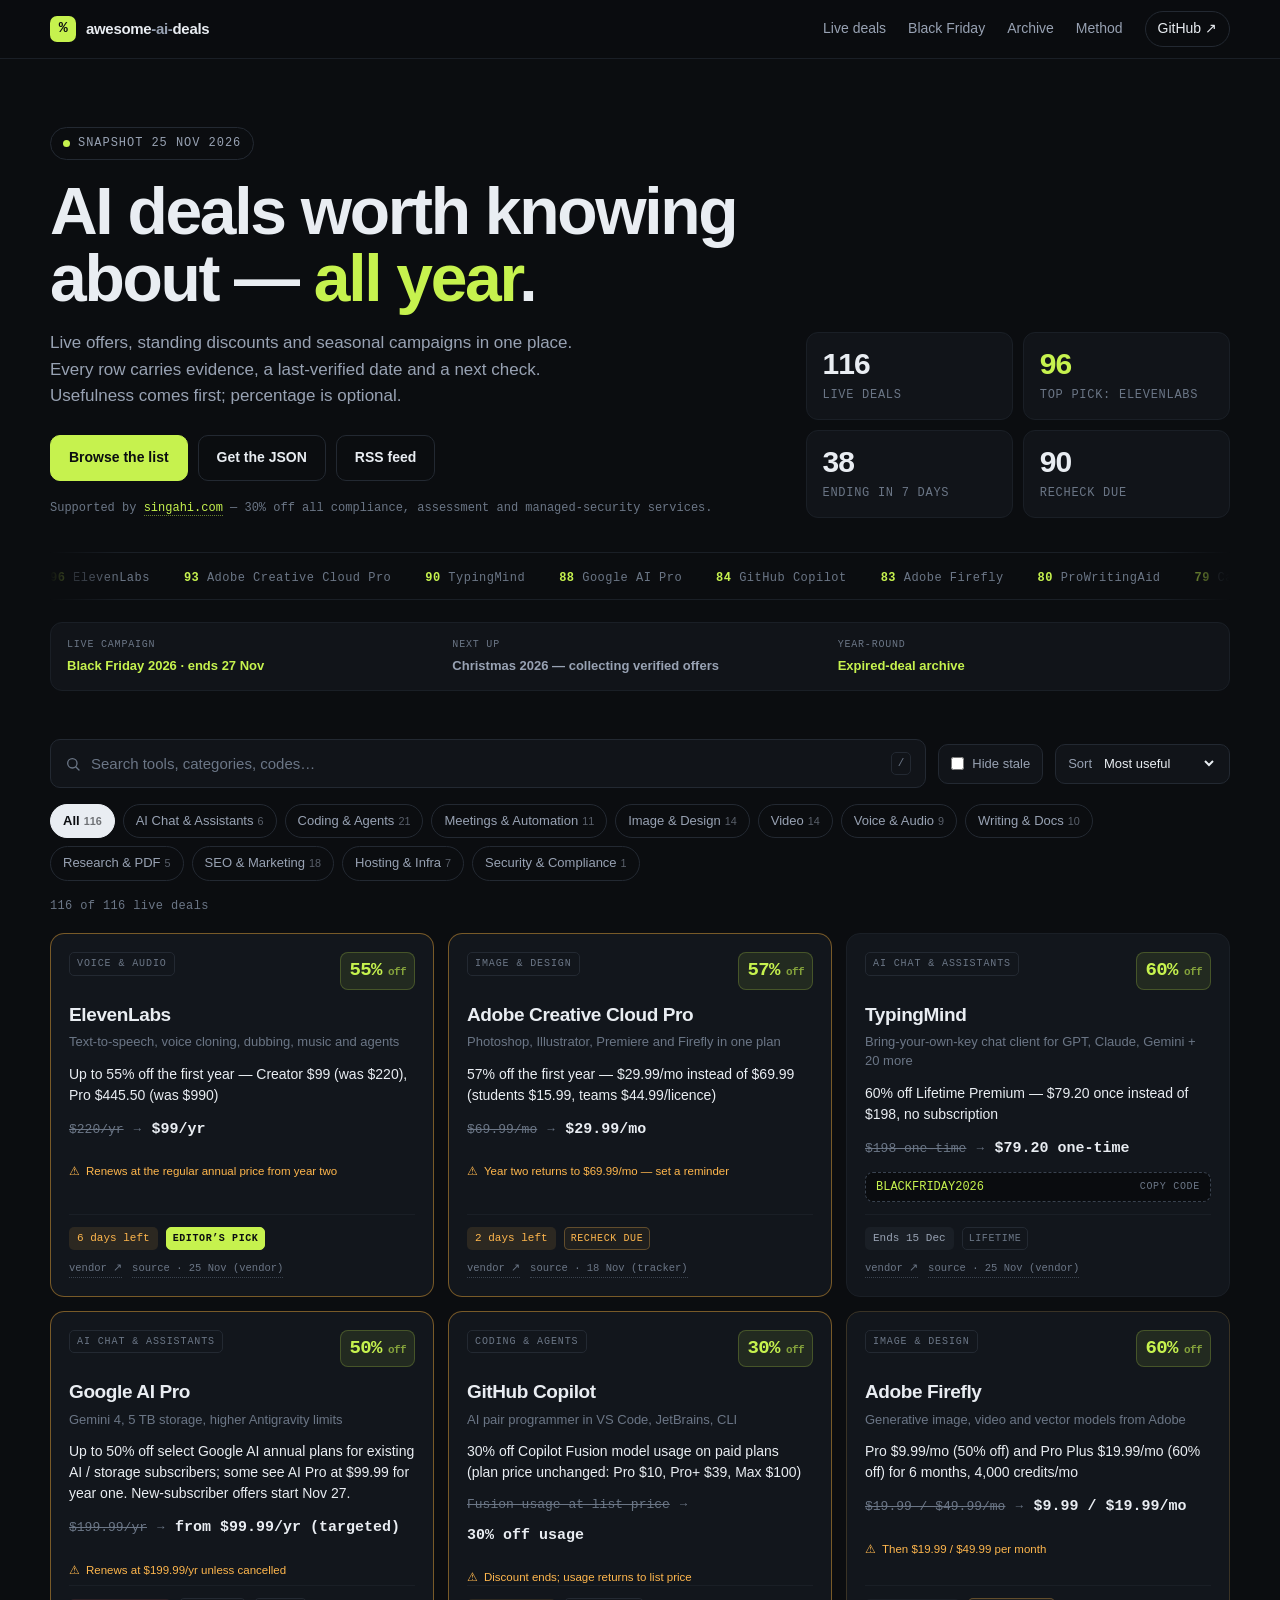
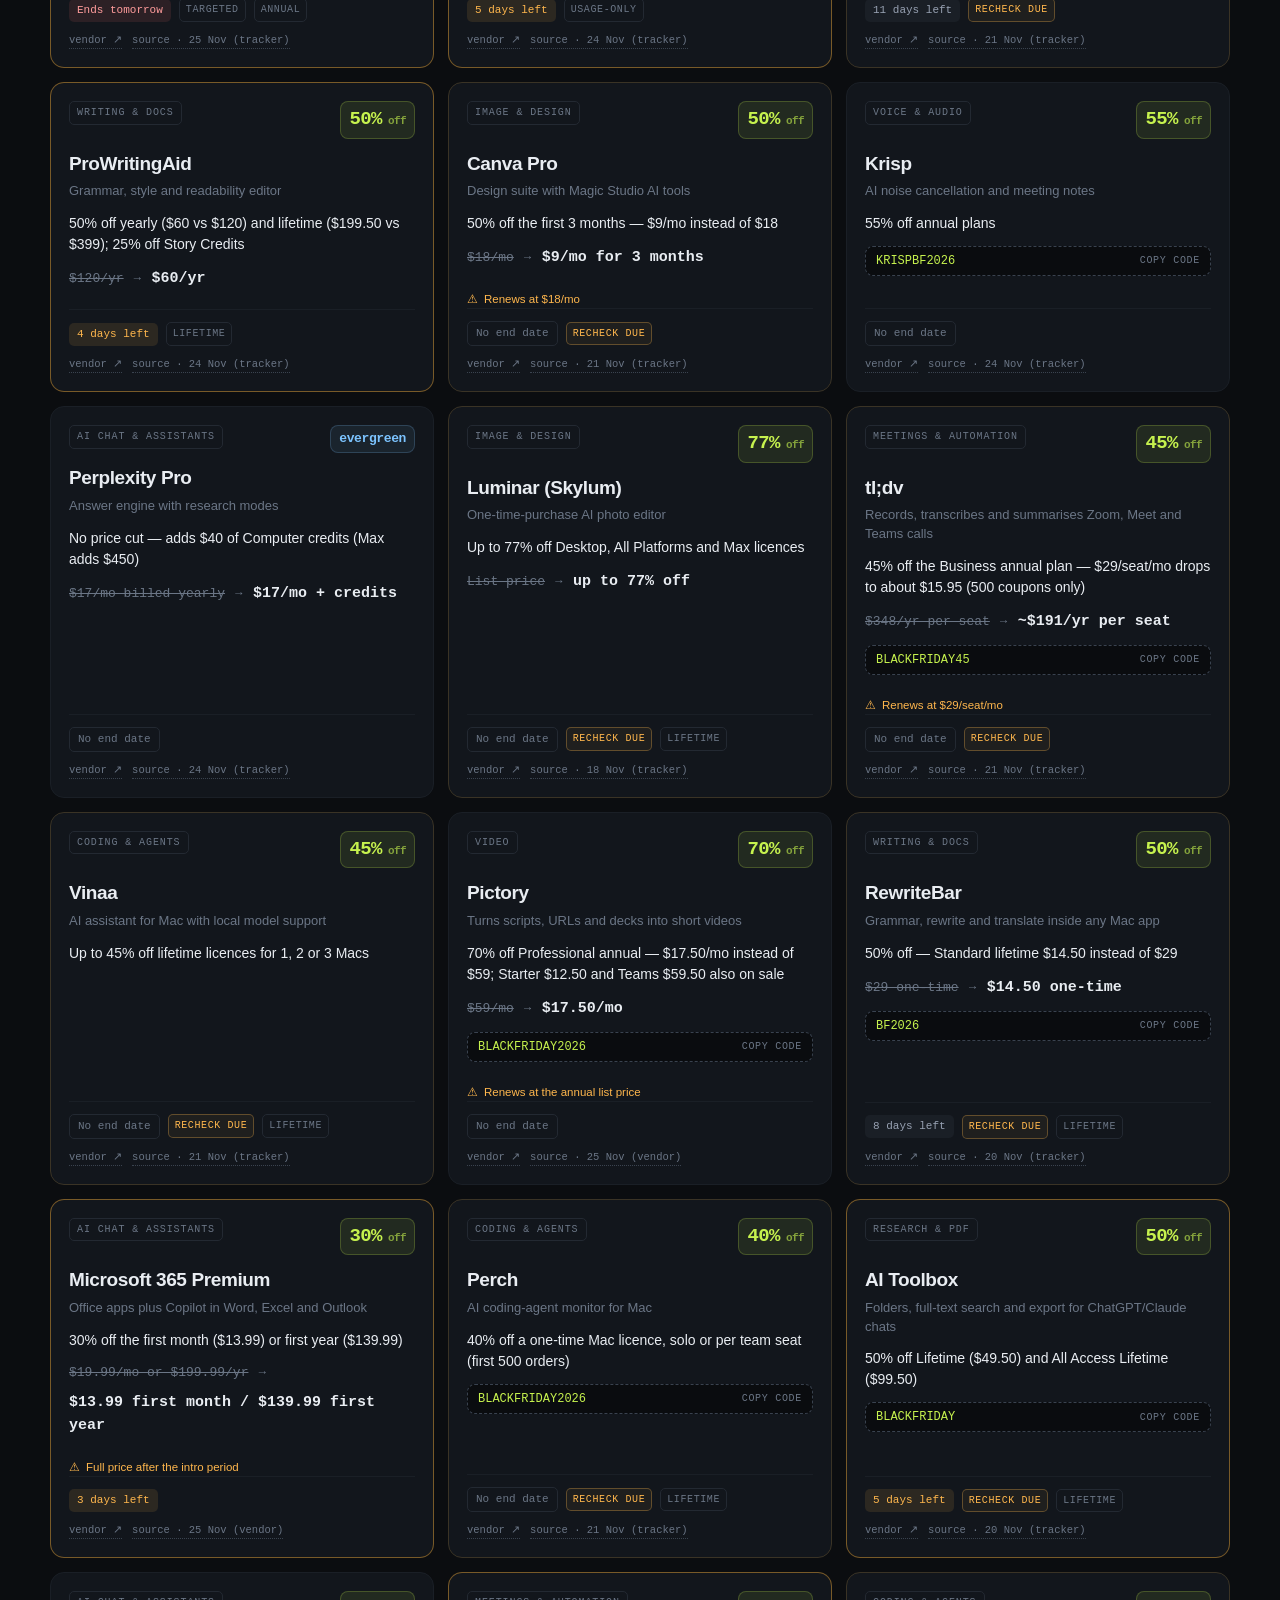
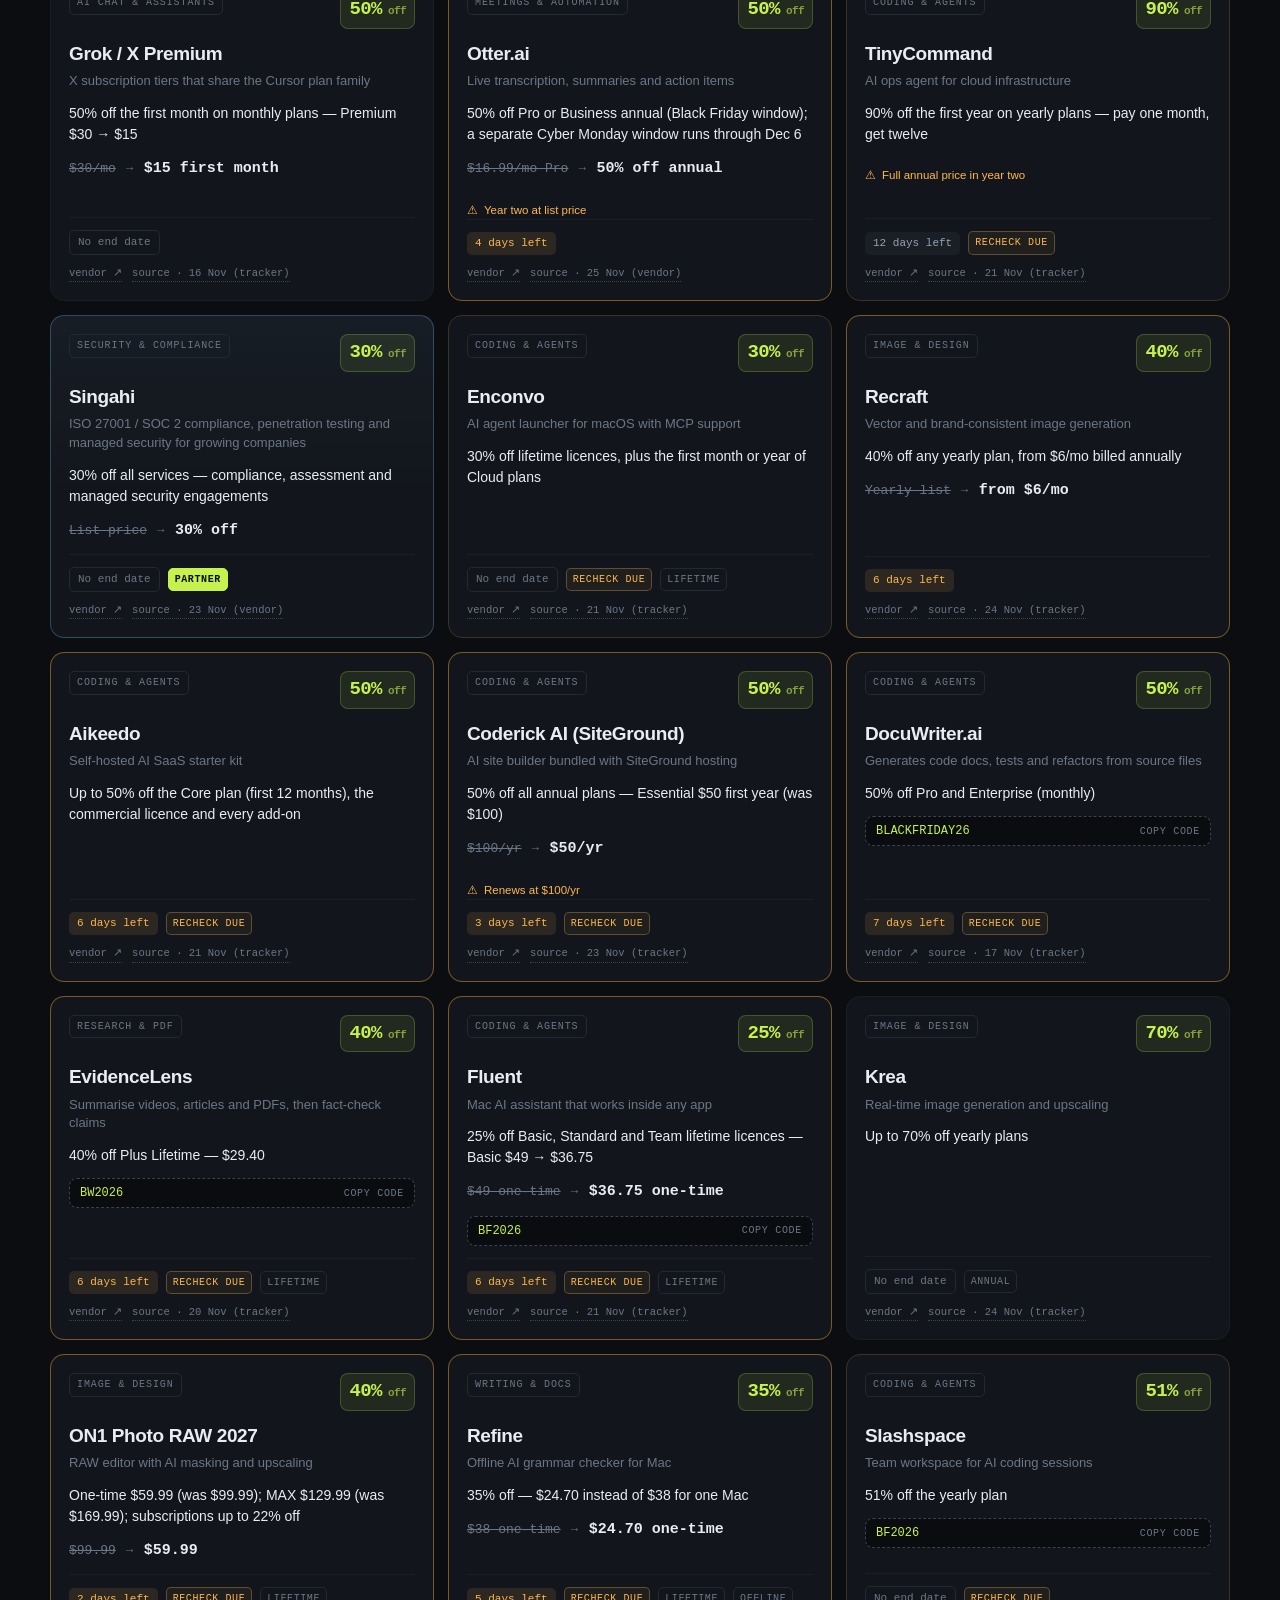
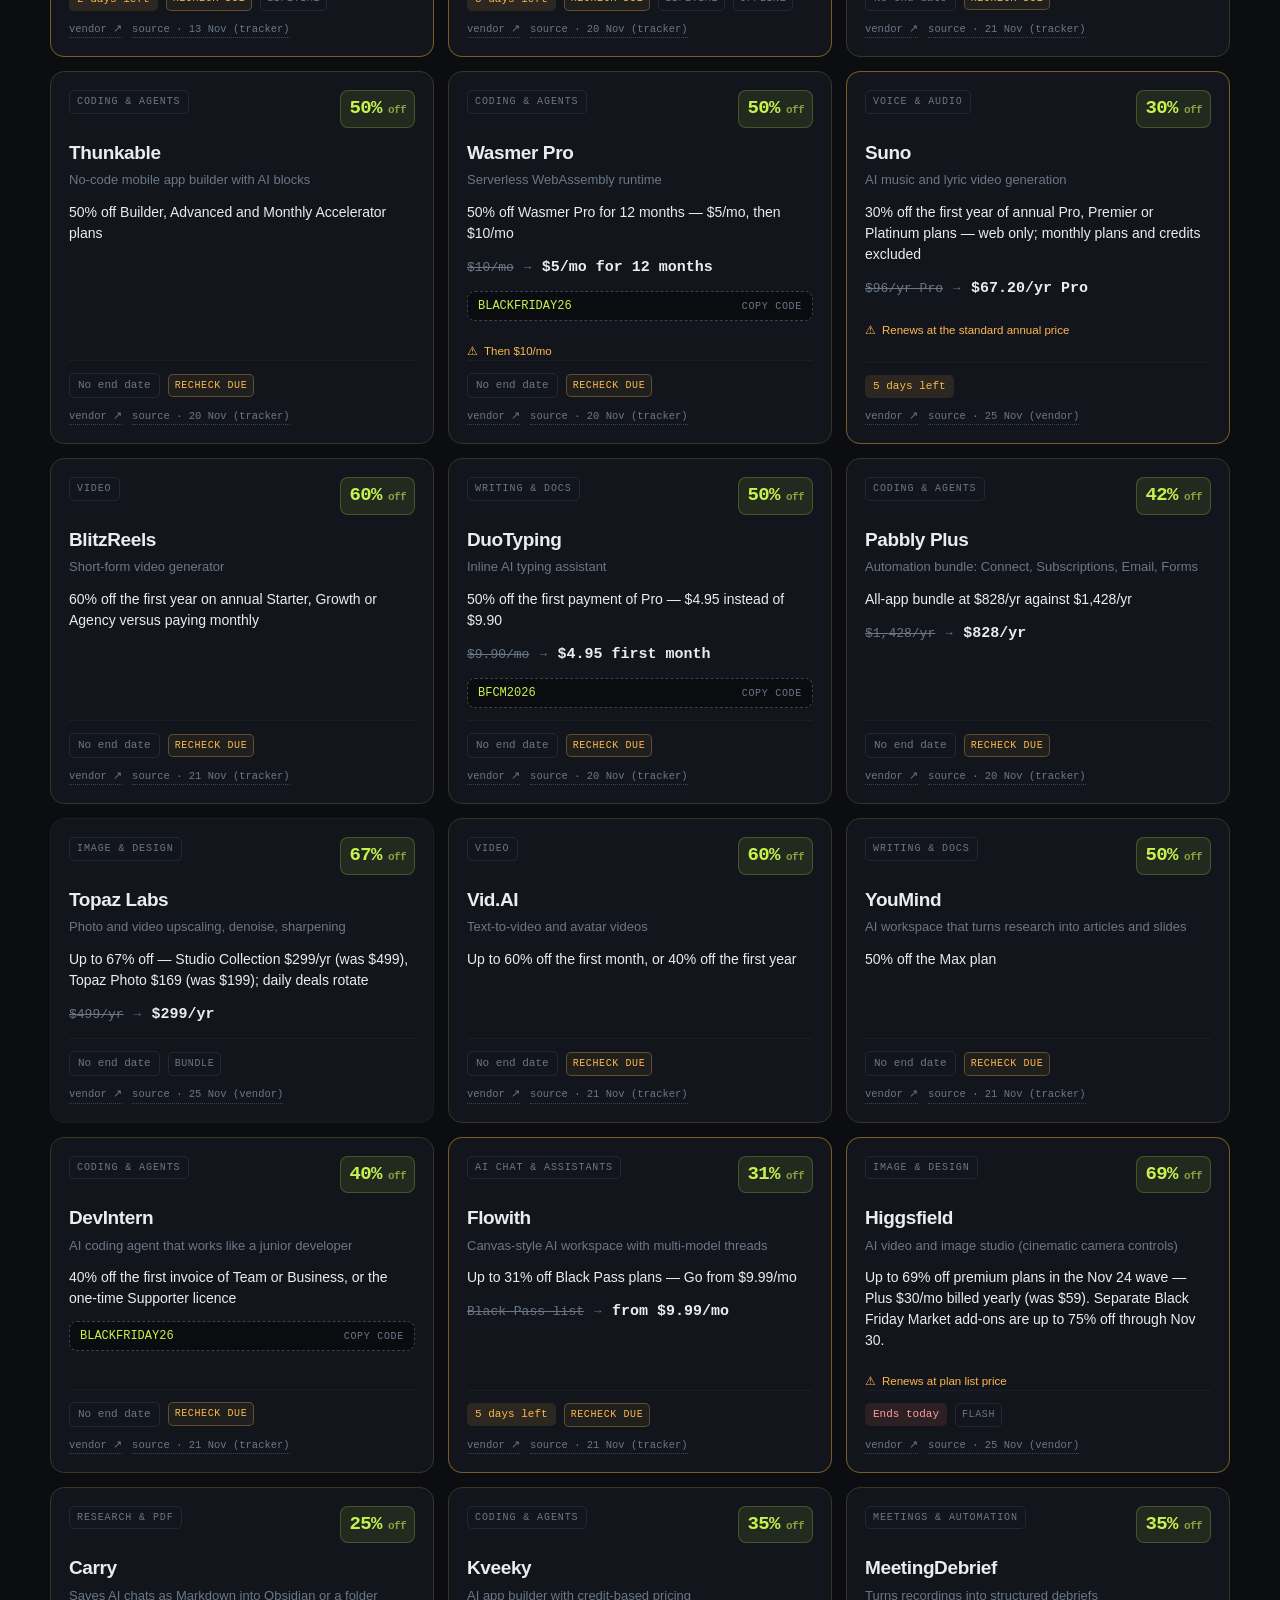
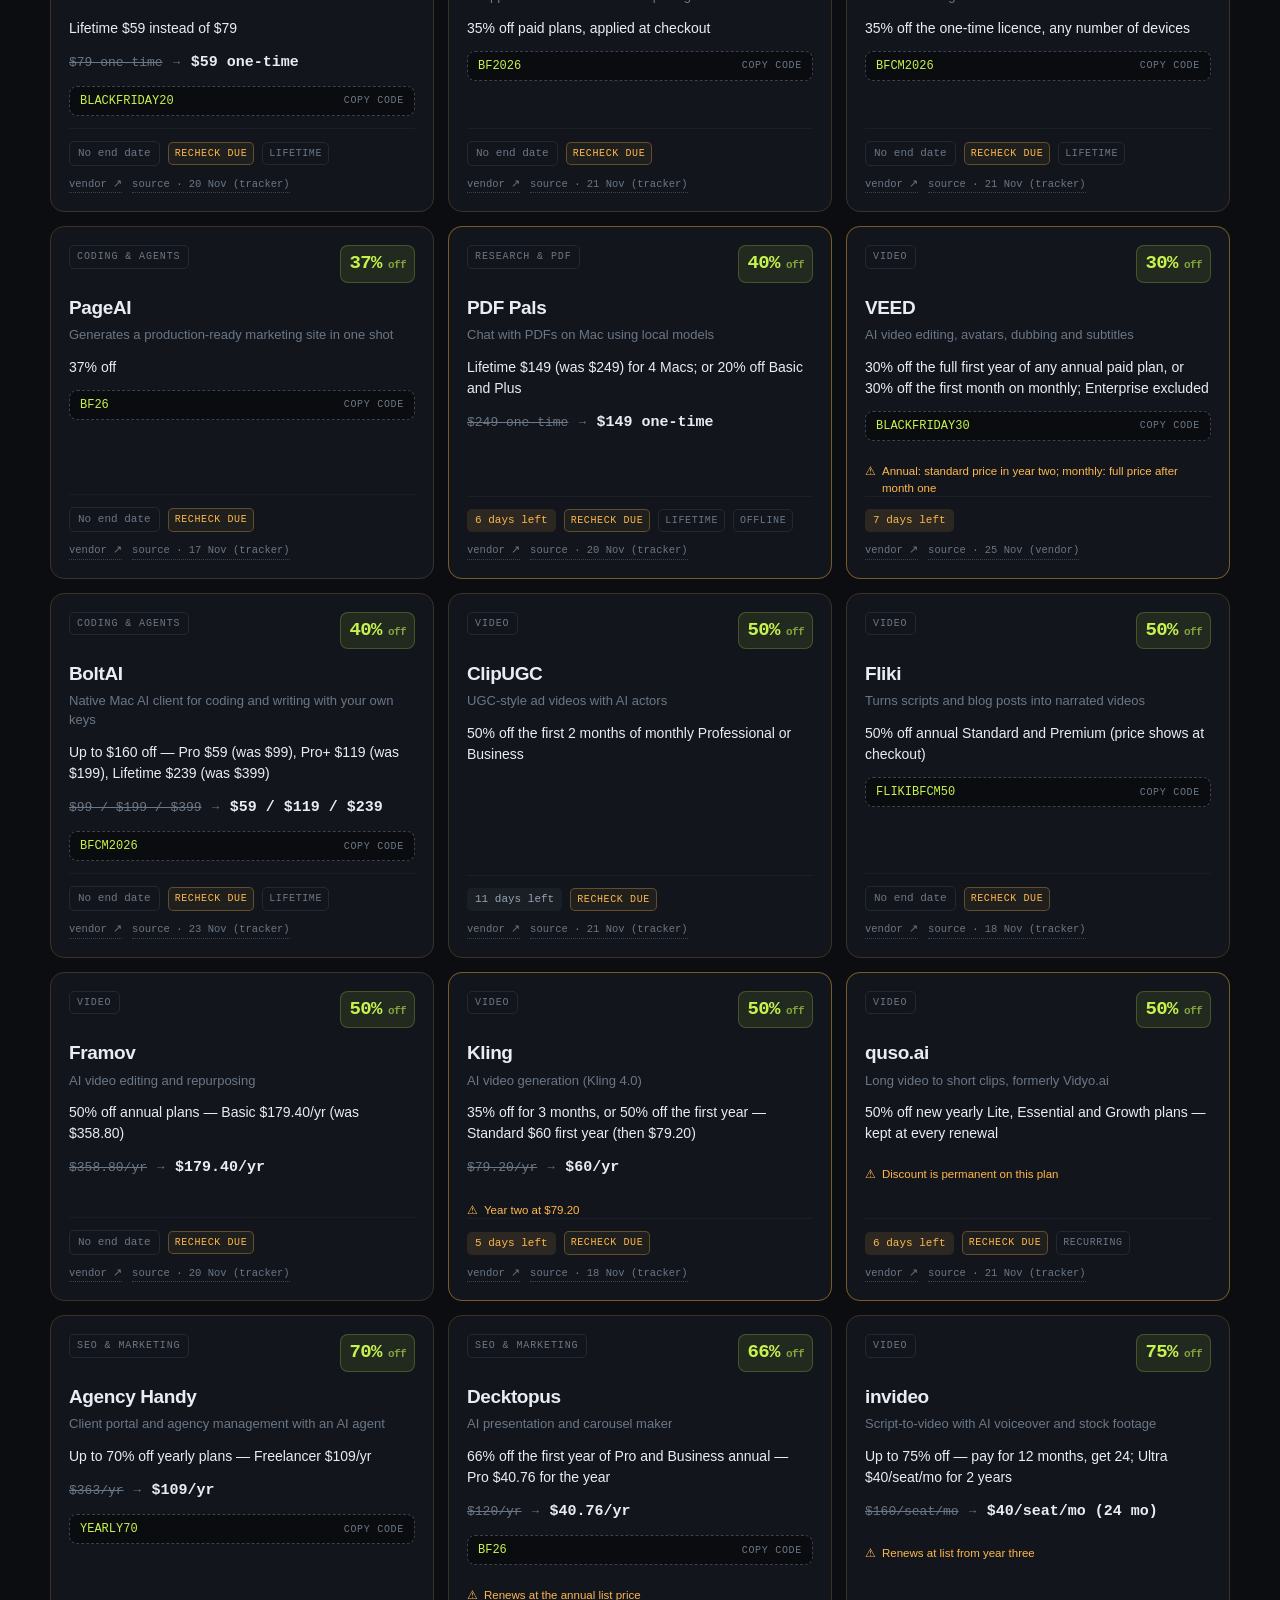
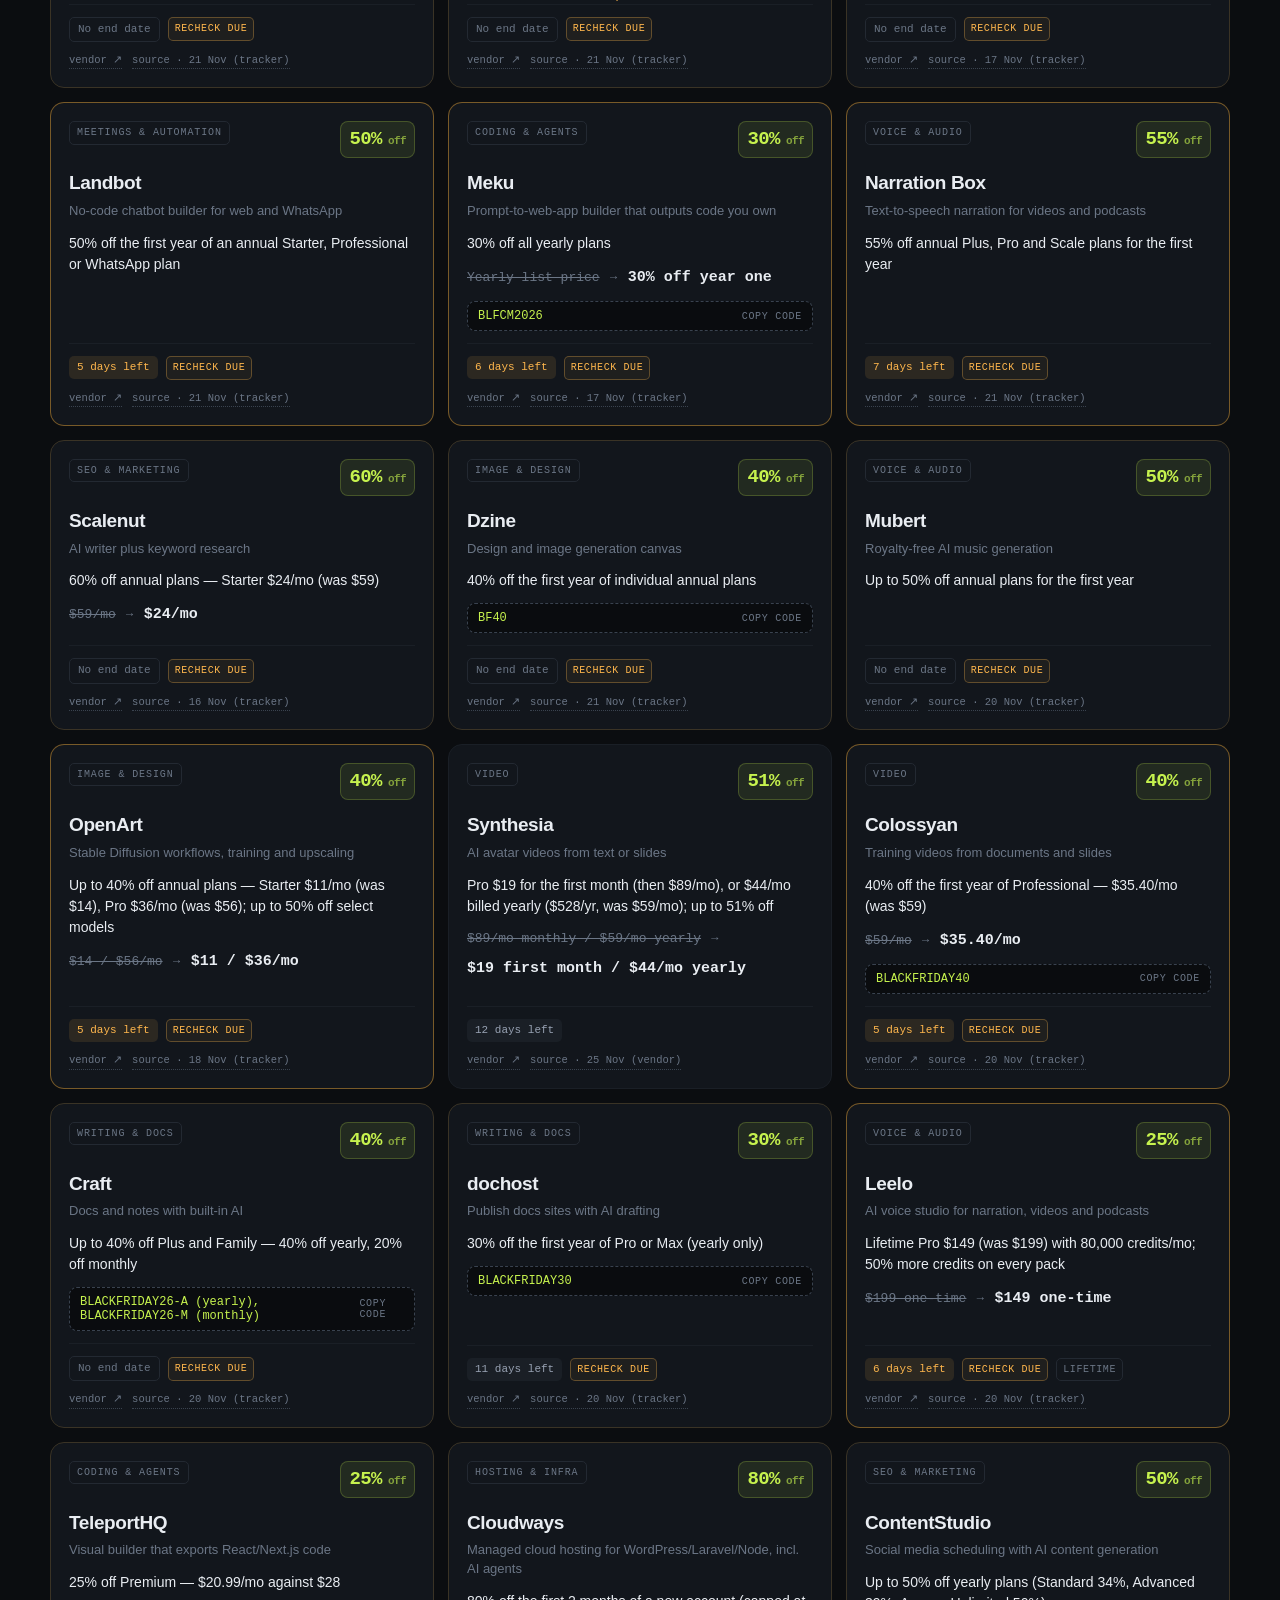
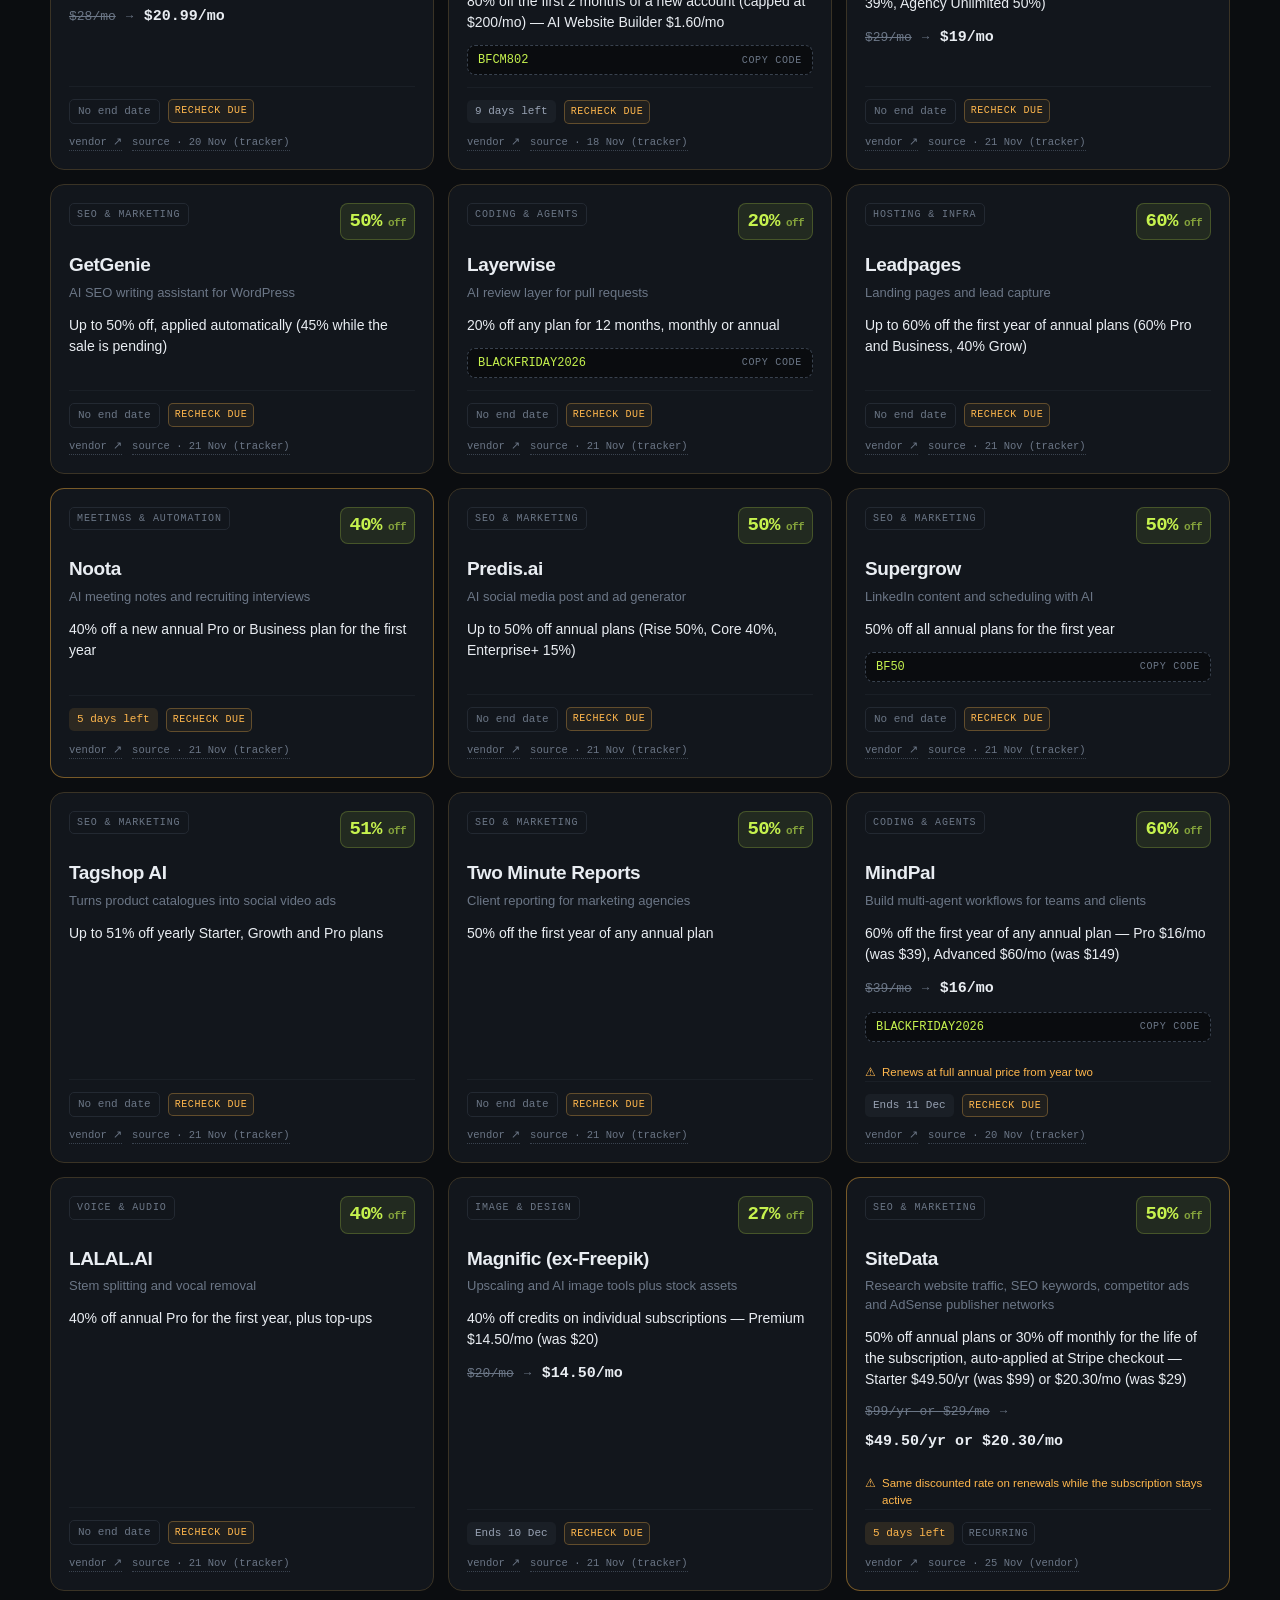
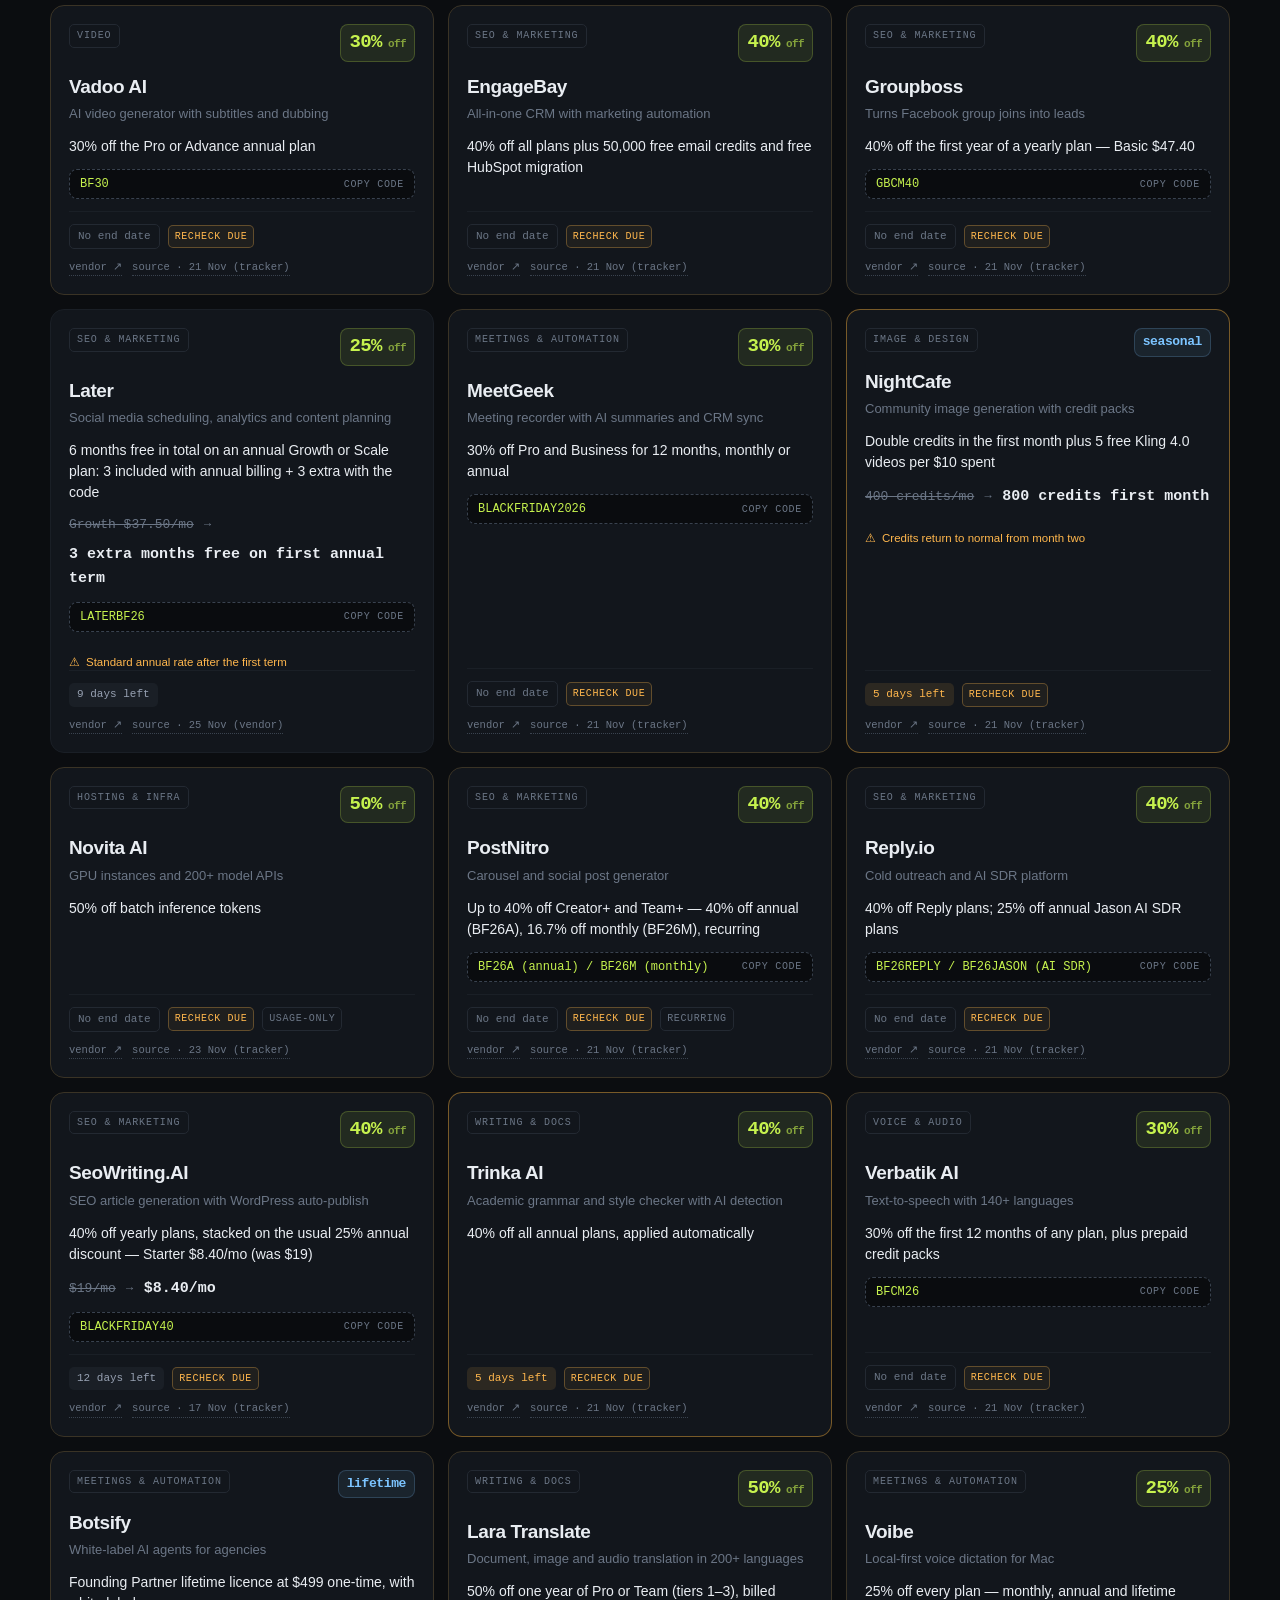
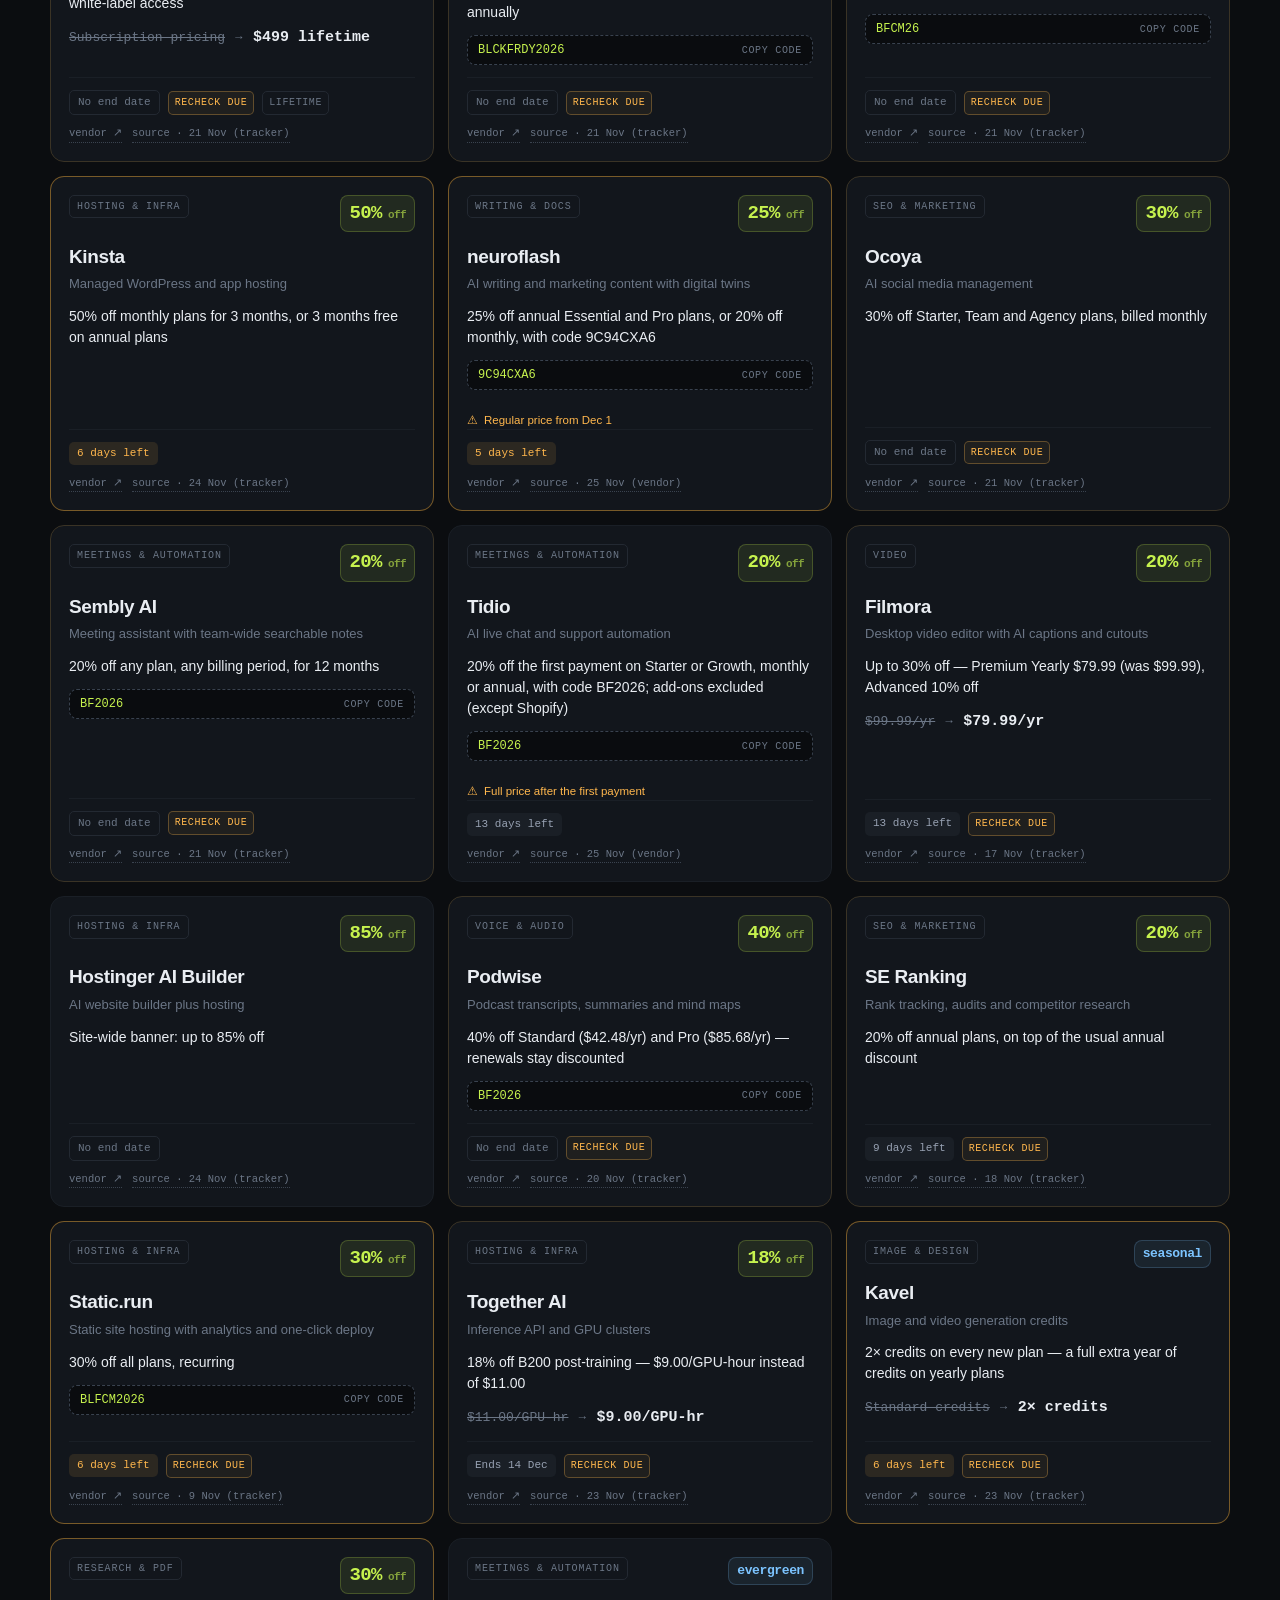
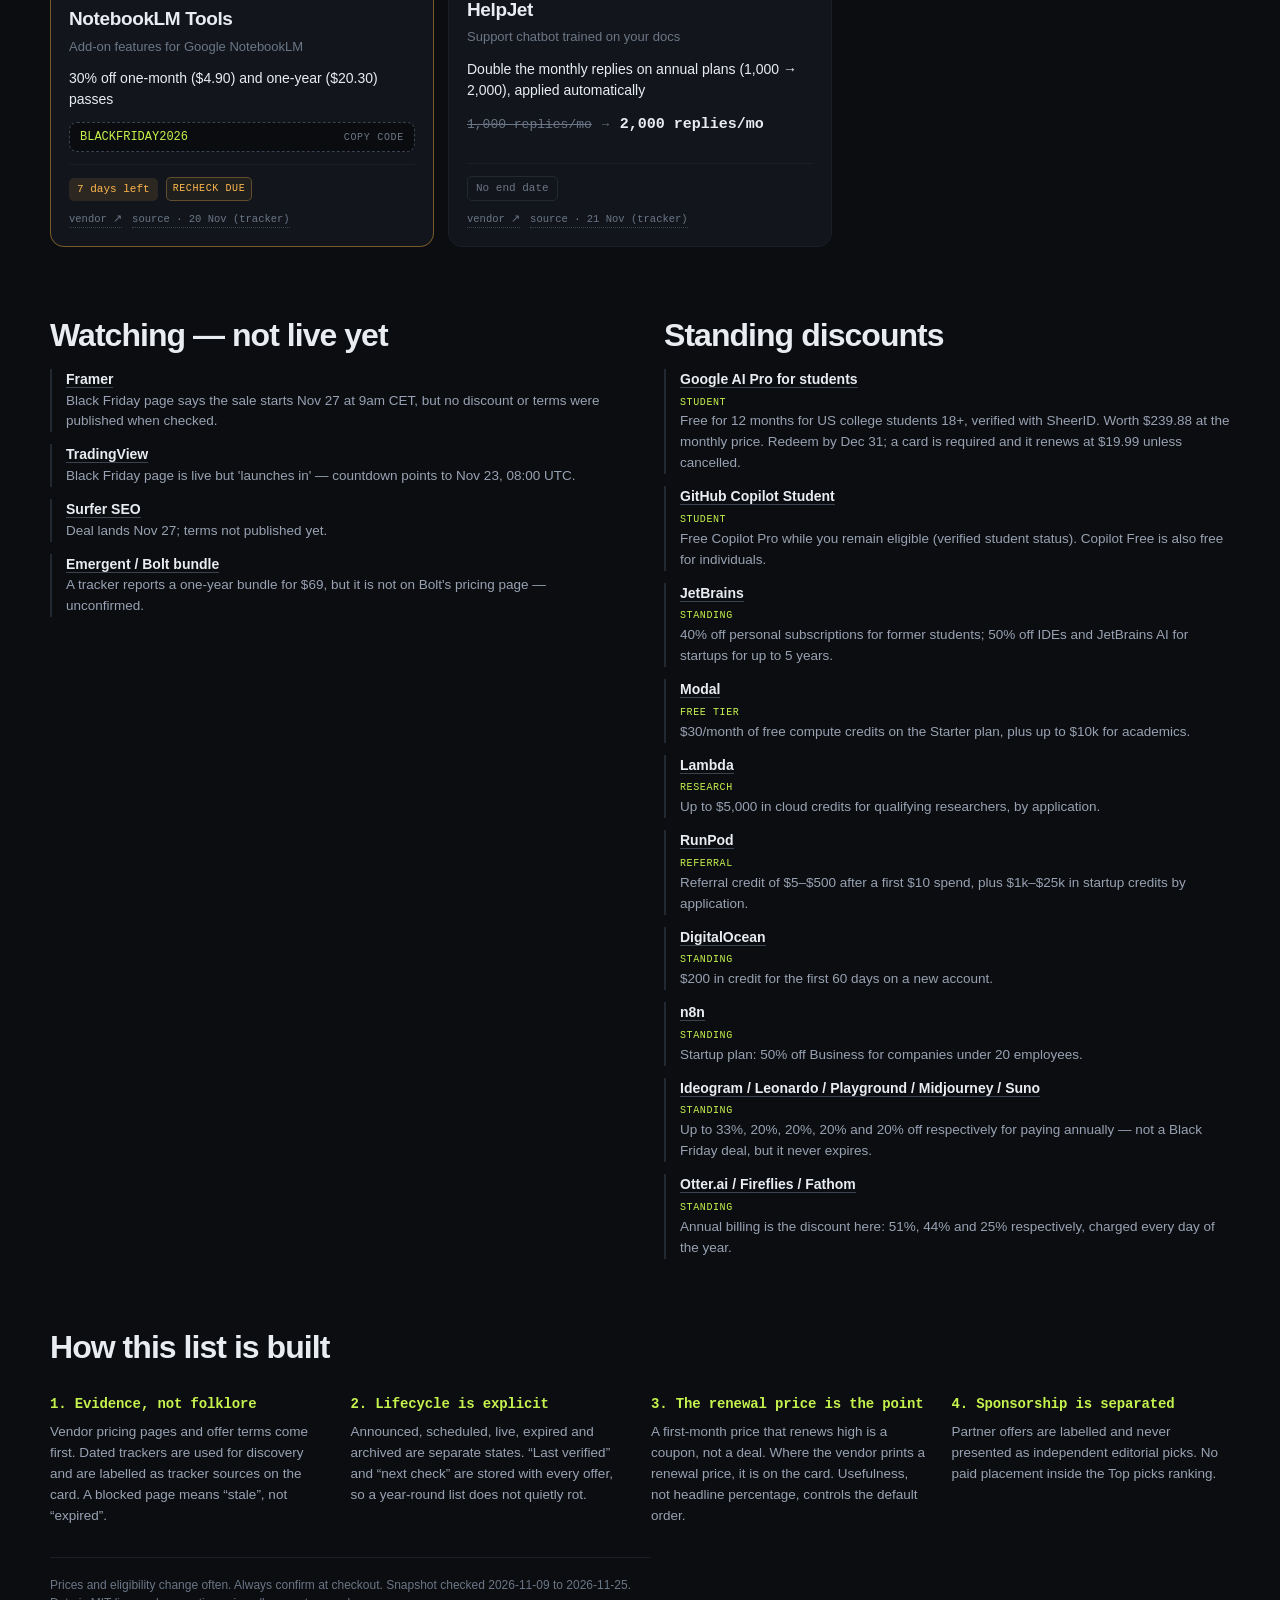
==== index.html @ 4fa630b8 "feat: year-round Awesome AI Deals with canonical source, lifecycle and static campaign pages" ====
<!doctype html>
<html lang="en">
<head>
<meta charset="utf-8">
<meta name="viewport" content="width=device-width, initial-scale=1">
<title>Awesome AI Deals 2026 — Live, Verified Discounts</title>
<meta name="description" content="A year-round list of useful AI and software deals, ranked by usefulness with prices, deadlines, renewal terms and dated evidence.">
<meta name="theme-color" content="#0b0d10">
<meta property="og:title" content="Awesome AI Deals 2026 — Live, Verified Discounts">
<meta property="og:description" content="A year-round list of useful AI and software deals, ranked by usefulness with prices, deadlines, renewal terms and dated evidence.">
<meta property="og:type" content="website">
<meta property="og:url" content="https://singahi1.github.io/awesome-ai-blackfriday/">
<link rel="canonical" href="https://singahi1.github.io/awesome-ai-blackfriday/">
<link rel="alternate" type="application/rss+xml" title="Awesome AI Deals" href="feed.xml">
<link rel="icon" href="data:image/svg+xml,<svg xmlns='http://www.w3.org/2000/svg' viewBox='0 0 100 100'><rect width='100' height='100' rx='22' fill='%230b0d10'/><text y='.9em' x='50%25' text-anchor='middle' font-size='62' fill='%23c6f24e'>%25</text></svg>">
<base href="./">
<link rel="stylesheet" href="style.css">
</head>
<body data-view="home" data-campaign="" data-snapshot="2026-11-25">
<a class="skip" href="#deals">Skip to deals</a>

<header class="topbar">
  <div class="wrap topbar-in">
    <a class="brand" href="">
      <span class="brand-mark">%</span>
      <span class="brand-txt">awesome<span class="dim">-ai-</span>deals</span>
    </a>
    <nav class="topnav">
      <a href="#deals">Live deals</a>
      <a href="black-friday/">Black Friday</a>
      <a href="archive/">Archive</a>
      <a href="#method">Method</a>
      <a class="gh" href="https://github.com/Singahi1/awesome-ai-blackfriday" rel="noopener">GitHub ↗</a>
    </nav>
  </div>
</header>

<main>
  <section class="hero wrap">
    <div class="hero-grid">
      <div>
        <p class="eyebrow"><span class="pulse"></span> <span id="updated">Snapshot 25 Nov 2026</span></p>
        <h1>AI deals worth knowing about — <em>all year</em>.</h1>
        <p class="lede">Live offers, standing discounts and seasonal campaigns in one place. Every row carries evidence, a last-verified date and a next check. Usefulness comes first; percentage is optional.</p>
        <div class="hero-actions">
          <a class="btn primary" href="#deals">Browse the list</a>
          <a class="btn" href="data/deals.json">Get the JSON</a>
          <a class="btn" href="feed.xml">RSS feed</a>
        </div>
        <p class="support">Supported by <a href="https://singahi.com" target="_blank" rel="noopener">singahi.com</a> — 30% off all compliance, assessment and managed-security services.</p>
      </div>
      <div class="stats" id="stats" aria-label="Summary"><div class="stat"><b>116</b><span>live deals</span></div><div class="stat acid"><b>96</b><span>top pick: ElevenLabs</span></div><div class="stat"><b>38</b><span>ending in 7 days</span></div><div class="stat"><b>90</b><span>recheck due</span></div></div>
    </div>
    <div class="ticker" id="ticker" aria-hidden="true"><div class="ticker-track"><span><b>96</b> ElevenLabs</span><span><b>93</b> Adobe Creative Cloud Pro</span><span><b>90</b> TypingMind</span><span><b>88</b> Google AI Pro</span><span><b>84</b> GitHub Copilot</span><span><b>83</b> Adobe Firefly</span><span><b>80</b> ProWritingAid</span><span><b>79</b> Canva Pro</span><span><b>78</b> Krisp</span><span><b>96</b> ElevenLabs</span><span><b>93</b> Adobe Creative Cloud Pro</span><span><b>90</b> TypingMind</span><span><b>88</b> Google AI Pro</span><span><b>84</b> GitHub Copilot</span><span><b>83</b> Adobe Firefly</span><span><b>80</b> ProWritingAid</span><span><b>79</b> Canva Pro</span><span><b>78</b> Krisp</span></div></div>
    <div class="season-strip"><div><span>Live campaign</span><b><a href="black-friday/">Black Friday 2026 · ends 27 Nov</a></b></div><div><span>Next up</span><b>Christmas 2026 — collecting verified offers</b></div><div><span>Year-round</span><b><a href="archive/">Expired-deal archive</a></b></div></div>
  </section>

  <section class="wrap" id="deals">
    <div class="controls">
      <div class="search">
        <svg viewBox="0 0 24 24" width="16" height="16" aria-hidden="true"><circle cx="11" cy="11" r="7" fill="none" stroke="currentColor" stroke-width="2"/><path d="M16.5 16.5 21 21" stroke="currentColor" stroke-width="2" stroke-linecap="round"/></svg>
        <input id="q" type="search" placeholder="Search tools, categories, codes…" autocomplete="off" aria-label="Search deals">
        <kbd>/</kbd>
      </div>
      <label class="switch"><input type="checkbox" id="hide-stale"><span>Hide stale</span></label>
      <label class="select">
        <span>Sort</span>
        <select id="sort">
          <option value="useful">Most useful</option>
          <option value="discount">Biggest discount</option>
          <option value="ending">Ending soonest</option>
          <option value="az">A → Z</option>
          <option value="verified">Recently verified</option>
        </select>
      </label>
    </div>

    <div class="chips" id="cats" role="toolbar" aria-label="Filter by category"><button class="chip" data-cat="All" aria-pressed="true">All<small>116</small></button><button class="chip" data-cat="AI Chat &amp; Assistants" aria-pressed="false">AI Chat &amp; Assistants<small>6</small></button><button class="chip" data-cat="Coding &amp; Agents" aria-pressed="false">Coding &amp; Agents<small>21</small></button><button class="chip" data-cat="Meetings &amp; Automation" aria-pressed="false">Meetings &amp; Automation<small>11</small></button><button class="chip" data-cat="Image &amp; Design" aria-pressed="false">Image &amp; Design<small>14</small></button><button class="chip" data-cat="Video" aria-pressed="false">Video<small>14</small></button><button class="chip" data-cat="Voice &amp; Audio" aria-pressed="false">Voice &amp; Audio<small>9</small></button><button class="chip" data-cat="Writing &amp; Docs" aria-pressed="false">Writing &amp; Docs<small>10</small></button><button class="chip" data-cat="Research &amp; PDF" aria-pressed="false">Research &amp; PDF<small>5</small></button><button class="chip" data-cat="SEO &amp; Marketing" aria-pressed="false">SEO &amp; Marketing<small>18</small></button><button class="chip" data-cat="Hosting &amp; Infra" aria-pressed="false">Hosting &amp; Infra<small>7</small></button><button class="chip" data-cat="Security &amp; Compliance" aria-pressed="false">Security &amp; Compliance<small>1</small></button></div>

    <div class="resultbar">
      <p id="count">116 live offers · 116 total</p>
      <button class="linkish" id="reset" hidden>Clear filters</button>
    </div>

    <div class="grid" id="grid"><article class="card ending"><a class="stretched" href="https://elevenlabs.io/pricing" target="_blank" rel="noopener" aria-label="Open ElevenLabs offer"></a><div class="card-head"><span class="cat">Voice &amp; Audio</span><div class="disc">55%<span style="font-size:11px;opacity:.6"> off</span></div></div><h3>ElevenLabs</h3><p class="what">Text-to-speech, voice cloning, dubbing, music and agents</p><p class="deal">Up to 55% off the first year — Creator $99 (was $220), Pro $445.50 (was $990)</p><div class="price"><span class="before">$220/yr</span><span class="arrow">→</span><span class="after">$99/yr</span></div><p class="renewal">Renews at the regular annual price from year two</p><div class="meta"><span class="ends warm" title="11:59 PM ET; offer ran Nov 16 – Dec 1">6 days left</span><span class="tagpill pick">Editor’s pick</span></div><p class="src"><a href="https://elevenlabs.io/pricing" target="_blank" rel="noopener">vendor ↗</a><a href="https://join.elevenlabs.io/bfcm/terms" target="_blank" rel="noopener">source · 25 Nov (vendor)</a></p></article><article class="card ending stale-card"><a class="stretched" href="https://www.adobe.com/creativecloud/plans.html" target="_blank" rel="noopener" aria-label="Open Adobe Creative Cloud Pro offer"></a><div class="card-head"><span class="cat">Image &amp; Design</span><div class="disc">57%<span style="font-size:11px;opacity:.6"> off</span></div></div><h3>Adobe Creative Cloud Pro</h3><p class="what">Photoshop, Illustrator, Premiere and Firefly in one plan</p><p class="deal">57% off the first year — $29.99/mo instead of $69.99 (students $15.99, teams $44.99/licence)</p><div class="price"><span class="before">$69.99/mo</span><span class="arrow">→</span><span class="after">$29.99/mo</span></div><p class="renewal">Year two returns to $69.99/mo — set a reminder</p><div class="meta"><span class="ends warm" title="Official terms: Nov 13–27, 2026">2 days left</span><span class="tagpill stale">recheck due</span></div><p class="src"><a href="https://www.adobe.com/creativecloud/plans.html" target="_blank" rel="noopener">vendor ↗</a><a href="https://www.prompthackers.co/ai-tools/black-friday-deals" target="_blank" rel="noopener">source · 18 Nov (tracker)</a></p></article><article class="card"><a class="stretched" href="https://www.typingmind.com/buy" target="_blank" rel="noopener" aria-label="Open TypingMind offer"></a><div class="card-head"><span class="cat">AI Chat &amp; Assistants</span><div class="disc">60%<span style="font-size:11px;opacity:.6"> off</span></div></div><h3>TypingMind</h3><p class="what">Bring-your-own-key chat client for GPT, Claude, Gemini + 20 more</p><p class="deal">60% off Lifetime Premium — $79.20 once instead of $198, no subscription</p><div class="price"><span class="before">$198 one-time</span><span class="arrow">→</span><span class="after">$79.20 one-time</span></div><div class="code-row"><button class="code" data-code="BLACKFRIDAY2026" title="Click to copy"><span>BLACKFRIDAY2026</span><span class="hint">copy code</span></button></div><div class="meta"><span class="ends " title="Vendor docs say Dec 15; some trackers report Nov 30 — confirm at checkout">Ends 15 Dec</span><span class="tagpill">lifetime</span></div><p class="src"><a href="https://www.typingmind.com/buy" target="_blank" rel="noopener">vendor ↗</a><a href="https://docs.typingmind.com/resources/ai-black-friday-deals" target="_blank" rel="noopener">source · 25 Nov (vendor)</a></p></article><article class="card ending"><a class="stretched" href="https://one.google.com/about/plans" target="_blank" rel="noopener" aria-label="Open Google AI Pro offer"></a><div class="card-head"><span class="cat">AI Chat &amp; Assistants</span><div class="disc">50%<span style="font-size:11px;opacity:.6"> off</span></div></div><h3>Google AI Pro</h3><p class="what">Gemini 4, 5 TB storage, higher Antigravity limits</p><p class="deal">Up to 50% off select Google AI annual plans for existing AI / storage subscribers; some see AI Pro at $99.99 for year one. New-subscriber offers start Nov 27.</p><div class="price"><span class="before">$199.99/yr</span><span class="arrow">→</span><span class="after">from $99.99/yr (targeted)</span></div><p class="renewal">Renews at $199.99/yr unless cancelled</p><div class="meta"><span class="ends hot" title="Member early access through Nov 26; exact offer depends on current plan">Ends tomorrow</span><span class="tagpill">targeted</span><span class="tagpill">annual</span></div><p class="src"><a href="https://one.google.com/about/plans" target="_blank" rel="noopener">vendor ↗</a><a href="https://whichaicoder.com/ai-coding-black-friday-deals/" target="_blank" rel="noopener">source · 25 Nov (tracker)</a></p></article><article class="card ending"><a class="stretched" href="https://github.com/features/copilot/plans" target="_blank" rel="noopener" aria-label="Open GitHub Copilot offer"></a><div class="card-head"><span class="cat">Coding &amp; Agents</span><div class="disc">30%<span style="font-size:11px;opacity:.6"> off</span></div></div><h3>GitHub Copilot</h3><p class="what">AI pair programmer in VS Code, JetBrains, CLI</p><p class="deal">30% off Copilot Fusion model usage on paid plans (plan price unchanged: Pro $10, Pro+ $39, Max $100)</p><div class="price"><span class="before">Fusion usage at list price</span><span class="arrow">→</span><span class="after">30% off usage</span></div><p class="renewal">Discount ends; usage returns to list price</p><div class="meta"><span class="ends warm" title="">5 days left</span><span class="tagpill">usage-only</span></div><p class="src"><a href="https://github.com/features/copilot/plans" target="_blank" rel="noopener">vendor ↗</a><a href="https://whichaicoder.com/ai-coding-black-friday-deals/" target="_blank" rel="noopener">source · 24 Nov (tracker)</a></p></article><article class="card stale-card"><a class="stretched" href="https://www.adobe.com/products/firefly/plans.html" target="_blank" rel="noopener" aria-label="Open Adobe Firefly offer"></a><div class="card-head"><span class="cat">Image &amp; Design</span><div class="disc">60%<span style="font-size:11px;opacity:.6"> off</span></div></div><h3>Adobe Firefly</h3><p class="what">Generative image, video and vector models from Adobe</p><p class="deal">Pro $9.99/mo (50% off) and Pro Plus $19.99/mo (60% off) for 6 months, 4,000 credits/mo</p><div class="price"><span class="before">$19.99 / $49.99/mo</span><span class="arrow">→</span><span class="after">$9.99 / $19.99/mo</span></div><p class="renewal">Then $19.99 / $49.99 per month</p><div class="meta"><span class="ends " title="">11 days left</span><span class="tagpill stale">recheck due</span></div><p class="src"><a href="https://www.adobe.com/products/firefly/plans.html" target="_blank" rel="noopener">vendor ↗</a><a href="https://howtoai.com/ai-black-friday-deals/" target="_blank" rel="noopener">source · 21 Nov (tracker)</a></p></article><article class="card ending"><a class="stretched" href="https://prowritingaid.com/pricing" target="_blank" rel="noopener" aria-label="Open ProWritingAid offer"></a><div class="card-head"><span class="cat">Writing &amp; Docs</span><div class="disc">50%<span style="font-size:11px;opacity:.6"> off</span></div></div><h3>ProWritingAid</h3><p class="what">Grammar, style and readability editor</p><p class="deal">50% off yearly ($60 vs $120) and lifetime ($199.50 vs $399); 25% off Story Credits</p><div class="price"><span class="before">$120/yr</span><span class="arrow">→</span><span class="after">$60/yr</span></div><div class="meta"><span class="ends warm" title="11:59 PM PT — the vendor blog says Dec 4, go by the pricing page">4 days left</span><span class="tagpill">lifetime</span></div><p class="src"><a href="https://prowritingaid.com/pricing" target="_blank" rel="noopener">vendor ↗</a><a href="https://www.prompthackers.co/ai-tools/black-friday-deals" target="_blank" rel="noopener">source · 24 Nov (tracker)</a></p></article><article class="card stale-card"><a class="stretched" href="https://www.canva.com/pricing/" target="_blank" rel="noopener" aria-label="Open Canva Pro offer"></a><div class="card-head"><span class="cat">Image &amp; Design</span><div class="disc">50%<span style="font-size:11px;opacity:.6"> off</span></div></div><h3>Canva Pro</h3><p class="what">Design suite with Magic Studio AI tools</p><p class="deal">50% off the first 3 months — $9/mo instead of $18</p><div class="price"><span class="before">$18/mo</span><span class="arrow">→</span><span class="after">$9/mo for 3 months</span></div><p class="renewal">Renews at $18/mo</p><div class="meta"><span class="ends open" title="No end date printed">No end date</span><span class="tagpill stale">recheck due</span></div><p class="src"><a href="https://www.canva.com/pricing/" target="_blank" rel="noopener">vendor ↗</a><a href="https://howtoai.com/ai-black-friday-deals/" target="_blank" rel="noopener">source · 21 Nov (tracker)</a></p></article><article class="card"><a class="stretched" href="https://krisp.ai/pricing/" target="_blank" rel="noopener" aria-label="Open Krisp offer"></a><div class="card-head"><span class="cat">Voice &amp; Audio</span><div class="disc">55%<span style="font-size:11px;opacity:.6"> off</span></div></div><h3>Krisp</h3><p class="what">AI noise cancellation and meeting notes</p><p class="deal">55% off annual plans</p><div class="code-row"><button class="code" data-code="KRISPBF2026" title="Click to copy"><span>KRISPBF2026</span><span class="hint">copy code</span></button></div><div class="meta"><span class="ends open" title="No end date printed">No end date</span></div><p class="src"><a href="https://krisp.ai/pricing/" target="_blank" rel="noopener">vendor ↗</a><a href="https://buildstacktools.com/guides/black-friday-ai-dev-tool-deals-2026.html" target="_blank" rel="noopener">source · 24 Nov (tracker)</a></p></article><article class="card"><a class="stretched" href="https://www.perplexity.ai/pro" target="_blank" rel="noopener" aria-label="Open Perplexity Pro offer"></a><div class="card-head"><span class="cat">AI Chat &amp; Assistants</span><div class="disc na">evergreen</div></div><h3>Perplexity Pro</h3><p class="what">Answer engine with research modes</p><p class="deal">No price cut — adds $40 of Computer credits (Max adds $450)</p><div class="price"><span class="before">$17/mo billed yearly</span><span class="arrow">→</span><span class="after">$17/mo + credits</span></div><div class="meta"><span class="ends open" title="&#x27;Limited time&#x27;, undated">No end date</span></div><p class="src"><a href="https://www.perplexity.ai/pro" target="_blank" rel="noopener">vendor ↗</a><a href="https://www.zemith.com/en/contents/ai-black-friday-deals" target="_blank" rel="noopener">source · 24 Nov (tracker)</a></p></article><article class="card stale-card"><a class="stretched" href="https://skylum.com/luminar" target="_blank" rel="noopener" aria-label="Open Luminar (Skylum) offer"></a><div class="card-head"><span class="cat">Image &amp; Design</span><div class="disc">77%<span style="font-size:11px;opacity:.6"> off</span></div></div><h3>Luminar (Skylum)</h3><p class="what">One-time-purchase AI photo editor</p><p class="deal">Up to 77% off Desktop, All Platforms and Max licences</p><div class="price"><span class="before">List price</span><span class="arrow">→</span><span class="after">up to 77% off</span></div><div class="meta"><span class="ends open" title="No end date printed">No end date</span><span class="tagpill stale">recheck due</span><span class="tagpill">lifetime</span></div><p class="src"><a href="https://skylum.com/luminar" target="_blank" rel="noopener">vendor ↗</a><a href="https://www.prompthackers.co/ai-tools/black-friday-deals" target="_blank" rel="noopener">source · 18 Nov (tracker)</a></p></article><article class="card stale-card"><a class="stretched" href="https://vinaa.app/pricing" target="_blank" rel="noopener" aria-label="Open Vinaa offer"></a><div class="card-head"><span class="cat">Coding &amp; Agents</span><div class="disc">45%<span style="font-size:11px;opacity:.6"> off</span></div></div><h3>Vinaa</h3><p class="what">AI assistant for Mac with local model support</p><p class="deal">Up to 45% off lifetime licences for 1, 2 or 3 Macs</p><div class="meta"><span class="ends open" title="No end date printed">No end date</span><span class="tagpill stale">recheck due</span><span class="tagpill">lifetime</span></div><p class="src"><a href="https://vinaa.app/pricing" target="_blank" rel="noopener">vendor ↗</a><a href="https://aideals.app/deals/black-friday" target="_blank" rel="noopener">source · 21 Nov (tracker)</a></p></article><article class="card stale-card"><a class="stretched" href="https://tldv.io/pricing/" target="_blank" rel="noopener" aria-label="Open tl;dv offer"></a><div class="card-head"><span class="cat">Meetings &amp; Automation</span><div class="disc">45%<span style="font-size:11px;opacity:.6"> off</span></div></div><h3>tl;dv</h3><p class="what">Records, transcribes and summarises Zoom, Meet and Teams calls</p><p class="deal">45% off the Business annual plan — $29/seat/mo drops to about $15.95 (500 coupons only)</p><div class="price"><span class="before">$348/yr per seat</span><span class="arrow">→</span><span class="after">~$191/yr per seat</span></div><div class="code-row"><button class="code" data-code="BLACKFRIDAY45" title="Click to copy"><span>BLACKFRIDAY45</span><span class="hint">copy code</span></button></div><p class="renewal">Renews at $29/seat/mo</p><div class="meta"><span class="ends open" title="No end date; capped at 500 coupons">No end date</span><span class="tagpill stale">recheck due</span></div><p class="src"><a href="https://tldv.io/pricing/" target="_blank" rel="noopener">vendor ↗</a><a href="https://aiincontext.com/articles/bf2026-ai-meeting-notes-tools" target="_blank" rel="noopener">source · 21 Nov (tracker)</a></p></article><article class="card"><a class="stretched" href="https://pictory.ai/pricing/" target="_blank" rel="noopener" aria-label="Open Pictory offer"></a><div class="card-head"><span class="cat">Video</span><div class="disc">70%<span style="font-size:11px;opacity:.6"> off</span></div></div><h3>Pictory</h3><p class="what">Turns scripts, URLs and decks into short videos</p><p class="deal">70% off Professional annual — $17.50/mo instead of $59; Starter $12.50 and Teams $59.50 also on sale</p><div class="price"><span class="before">$59/mo</span><span class="arrow">→</span><span class="after">$17.50/mo</span></div><div class="code-row"><button class="code" data-code="BLACKFRIDAY2026" title="Click to copy"><span>BLACKFRIDAY2026</span><span class="hint">copy code</span></button></div><p class="renewal">Renews at the annual list price</p><div class="meta"><span class="ends open" title="Labelled &#x27;Black Friday Offer&#x27;, no written end date">No end date</span></div><p class="src"><a href="https://pictory.ai/pricing/" target="_blank" rel="noopener">vendor ↗</a><a href="https://pictory.ai/pricing/" target="_blank" rel="noopener">source · 25 Nov (vendor)</a></p></article><article class="card stale-card"><a class="stretched" href="https://rewritebar.com/" target="_blank" rel="noopener" aria-label="Open RewriteBar offer"></a><div class="card-head"><span class="cat">Writing &amp; Docs</span><div class="disc">50%<span style="font-size:11px;opacity:.6"> off</span></div></div><h3>RewriteBar</h3><p class="what">Grammar, rewrite and translate inside any Mac app</p><p class="deal">50% off — Standard lifetime $14.50 instead of $29</p><div class="price"><span class="before">$29 one-time</span><span class="arrow">→</span><span class="after">$14.50 one-time</span></div><div class="code-row"><button class="code" data-code="BF2026" title="Click to copy"><span>BF2026</span><span class="hint">copy code</span></button></div><div class="meta"><span class="ends " title="">8 days left</span><span class="tagpill stale">recheck due</span><span class="tagpill">lifetime</span></div><p class="src"><a href="https://rewritebar.com/" target="_blank" rel="noopener">vendor ↗</a><a href="https://docs.typingmind.com/resources/ai-black-friday-deals" target="_blank" rel="noopener">source · 20 Nov (tracker)</a></p></article><article class="card ending"><a class="stretched" href="https://www.microsoft.com/en-us/microsoft-365/buy/compare-all-microsoft-365-products" target="_blank" rel="noopener" aria-label="Open Microsoft 365 Premium offer"></a><div class="card-head"><span class="cat">AI Chat &amp; Assistants</span><div class="disc">30%<span style="font-size:11px;opacity:.6"> off</span></div></div><h3>Microsoft 365 Premium</h3><p class="what">Office apps plus Copilot in Word, Excel and Outlook</p><p class="deal">30% off the first month ($13.99) or first year ($139.99)</p><div class="price"><span class="before">$19.99/mo or $199.99/yr</span><span class="arrow">→</span><span class="after">$13.99 first month / $139.99 first year</span></div><p class="renewal">Full price after the intro period</p><div class="meta"><span class="ends warm" title="Microsoft Store Black Friday window Nov 19–28; offer while advertised">3 days left</span></div><p class="src"><a href="https://www.microsoft.com/en-us/microsoft-365/buy/compare-all-microsoft-365-products" target="_blank" rel="noopener">vendor ↗</a><a href="https://www.microsoft.com/en-us/store/b/black-friday" target="_blank" rel="noopener">source · 25 Nov (vendor)</a></p></article><article class="card stale-card"><a class="stretched" href="https://perch.dev/" target="_blank" rel="noopener" aria-label="Open Perch offer"></a><div class="card-head"><span class="cat">Coding &amp; Agents</span><div class="disc">40%<span style="font-size:11px;opacity:.6"> off</span></div></div><h3>Perch</h3><p class="what">AI coding-agent monitor for Mac</p><p class="deal">40% off a one-time Mac licence, solo or per team seat (first 500 orders)</p><div class="code-row"><button class="code" data-code="BLACKFRIDAY2026" title="Click to copy"><span>BLACKFRIDAY2026</span><span class="hint">copy code</span></button></div><div class="meta"><span class="ends open" title="No end date; 500-order cap">No end date</span><span class="tagpill stale">recheck due</span><span class="tagpill">lifetime</span></div><p class="src"><a href="https://perch.dev/" target="_blank" rel="noopener">vendor ↗</a><a href="https://aideals.app/deals/black-friday" target="_blank" rel="noopener">source · 21 Nov (tracker)</a></p></article><article class="card ending stale-card"><a class="stretched" href="https://aitoolbox.app/pricing" target="_blank" rel="noopener" aria-label="Open AI Toolbox offer"></a><div class="card-head"><span class="cat">Research &amp; PDF</span><div class="disc">50%<span style="font-size:11px;opacity:.6"> off</span></div></div><h3>AI Toolbox</h3><p class="what">Folders, full-text search and export for ChatGPT/Claude chats</p><p class="deal">50% off Lifetime ($49.50) and All Access Lifetime ($99.50)</p><div class="code-row"><button class="code" data-code="BLACKFRIDAY" title="Click to copy"><span>BLACKFRIDAY</span><span class="hint">copy code</span></button></div><div class="meta"><span class="ends warm" title="">5 days left</span><span class="tagpill stale">recheck due</span><span class="tagpill">lifetime</span></div><p class="src"><a href="https://aitoolbox.app/pricing" target="_blank" rel="noopener">vendor ↗</a><a href="https://docs.typingmind.com/resources/ai-black-friday-deals" target="_blank" rel="noopener">source · 20 Nov (tracker)</a></p></article><article class="card"><a class="stretched" href="https://grok.com/plans" target="_blank" rel="noopener" aria-label="Open Grok / X Premium offer"></a><div class="card-head"><span class="cat">AI Chat &amp; Assistants</span><div class="disc">50%<span style="font-size:11px;opacity:.6"> off</span></div></div><h3>Grok / X Premium</h3><p class="what">X subscription tiers that share the Cursor plan family</p><p class="deal">50% off the first month on monthly plans — Premium $30 → $15</p><div class="price"><span class="before">$30/mo</span><span class="arrow">→</span><span class="after">$15 first month</span></div><div class="meta"><span class="ends open" title="Standing promo, no end date">No end date</span></div><p class="src"><a href="https://grok.com/plans" target="_blank" rel="noopener">vendor ↗</a><a href="https://geotoolbox.ai/blog/black-friday-ai-deals" target="_blank" rel="noopener">source · 16 Nov (tracker)</a></p></article><article class="card ending"><a class="stretched" href="https://otter.ai/black-friday" target="_blank" rel="noopener" aria-label="Open Otter.ai offer"></a><div class="card-head"><span class="cat">Meetings &amp; Automation</span><div class="disc">50%<span style="font-size:11px;opacity:.6"> off</span></div></div><h3>Otter.ai</h3><p class="what">Live transcription, summaries and action items</p><p class="deal">50% off Pro or Business annual (Black Friday window); a separate Cyber Monday window runs through Dec 6</p><div class="price"><span class="before">$16.99/mo Pro</span><span class="arrow">→</span><span class="after">50% off annual</span></div><p class="renewal">Year two at list price</p><div class="meta"><span class="ends warm" title="Black Friday window ends Nov 29; Cyber Monday window ends Dec 6">4 days left</span></div><p class="src"><a href="https://otter.ai/black-friday" target="_blank" rel="noopener">vendor ↗</a><a href="https://otter.ai/black-friday" target="_blank" rel="noopener">source · 25 Nov (vendor)</a></p></article><article class="card stale-card"><a class="stretched" href="https://tinycommand.com/pricing" target="_blank" rel="noopener" aria-label="Open TinyCommand offer"></a><div class="card-head"><span class="cat">Coding &amp; Agents</span><div class="disc">90%<span style="font-size:11px;opacity:.6"> off</span></div></div><h3>TinyCommand</h3><p class="what">AI ops agent for cloud infrastructure</p><p class="deal">90% off the first year on yearly plans — pay one month, get twelve</p><p class="renewal">Full annual price in year two</p><div class="meta"><span class="ends " title="Runs Nov 14 – Dec 7">12 days left</span><span class="tagpill stale">recheck due</span></div><p class="src"><a href="https://tinycommand.com/pricing" target="_blank" rel="noopener">vendor ↗</a><a href="https://aideals.app/deals/black-friday" target="_blank" rel="noopener">source · 21 Nov (tracker)</a></p></article><article class="card sponsored"><a class="stretched" href="https://singahi.com" target="_blank" rel="noopener" aria-label="Open Singahi offer"></a><div class="card-head"><span class="cat">Security &amp; Compliance</span><div class="disc">30%<span style="font-size:11px;opacity:.6"> off</span></div></div><h3>Singahi</h3><p class="what">ISO 27001 / SOC 2 compliance, penetration testing and managed security for growing companies</p><p class="deal">30% off all services — compliance, assessment and managed security engagements</p><div class="price"><span class="before">List price</span><span class="arrow">→</span><span class="after">30% off</span></div><div class="meta"><span class="ends open" title="Partner offer — mention the list when you enquire">No end date</span><span class="tagpill pick">Partner</span></div><p class="src"><a href="https://singahi.com" target="_blank" rel="noopener">vendor ↗</a><a href="https://singahi.com" target="_blank" rel="noopener">source · 23 Nov (vendor)</a></p></article><article class="card stale-card"><a class="stretched" href="https://enconvo.com/pricing" target="_blank" rel="noopener" aria-label="Open Enconvo offer"></a><div class="card-head"><span class="cat">Coding &amp; Agents</span><div class="disc">30%<span style="font-size:11px;opacity:.6"> off</span></div></div><h3>Enconvo</h3><p class="what">AI agent launcher for macOS with MCP support</p><p class="deal">30% off lifetime licences, plus the first month or year of Cloud plans</p><div class="meta"><span class="ends open" title="No end date printed">No end date</span><span class="tagpill stale">recheck due</span><span class="tagpill">lifetime</span></div><p class="src"><a href="https://enconvo.com/pricing" target="_blank" rel="noopener">vendor ↗</a><a href="https://aideals.app/deals/black-friday" target="_blank" rel="noopener">source · 21 Nov (tracker)</a></p></article><article class="card ending"><a class="stretched" href="https://www.recraft.ai/pricing" target="_blank" rel="noopener" aria-label="Open Recraft offer"></a><div class="card-head"><span class="cat">Image &amp; Design</span><div class="disc">40%<span style="font-size:11px;opacity:.6"> off</span></div></div><h3>Recraft</h3><p class="what">Vector and brand-consistent image generation</p><p class="deal">40% off any yearly plan, from $6/mo billed annually</p><div class="price"><span class="before">Yearly list</span><span class="arrow">→</span><span class="after">from $6/mo</span></div><div class="meta"><span class="ends warm" title="">6 days left</span></div><p class="src"><a href="https://www.recraft.ai/pricing" target="_blank" rel="noopener">vendor ↗</a><a href="https://buildstacktools.com/guides/black-friday-ai-dev-tool-deals-2026.html" target="_blank" rel="noopener">source · 24 Nov (tracker)</a></p></article><article class="card ending stale-card"><a class="stretched" href="https://aikeedo.com/pricing" target="_blank" rel="noopener" aria-label="Open Aikeedo offer"></a><div class="card-head"><span class="cat">Coding &amp; Agents</span><div class="disc">50%<span style="font-size:11px;opacity:.6"> off</span></div></div><h3>Aikeedo</h3><p class="what">Self-hosted AI SaaS starter kit</p><p class="deal">Up to 50% off the Core plan (first 12 months), the commercial licence and every add-on</p><div class="meta"><span class="ends warm" title="Runs Nov 24 – Dec 1">6 days left</span><span class="tagpill stale">recheck due</span></div><p class="src"><a href="https://aikeedo.com/pricing" target="_blank" rel="noopener">vendor ↗</a><a href="https://aideals.app/deals/black-friday" target="_blank" rel="noopener">source · 21 Nov (tracker)</a></p></article><article class="card ending stale-card"><a class="stretched" href="https://www.siteground.com/coderick-ai" target="_blank" rel="noopener" aria-label="Open Coderick AI (SiteGround) offer"></a><div class="card-head"><span class="cat">Coding &amp; Agents</span><div class="disc">50%<span style="font-size:11px;opacity:.6"> off</span></div></div><h3>Coderick AI (SiteGround)</h3><p class="what">AI site builder bundled with SiteGround hosting</p><p class="deal">50% off all annual plans — Essential $50 first year (was $100)</p><div class="price"><span class="before">$100/yr</span><span class="arrow">→</span><span class="after">$50/yr</span></div><p class="renewal">Renews at $100/yr</p><div class="meta"><span class="ends warm" title="Countdown to 06:00 UTC">3 days left</span><span class="tagpill stale">recheck due</span></div><p class="src"><a href="https://www.siteground.com/coderick-ai" target="_blank" rel="noopener">vendor ↗</a><a href="https://thoughtcook.github.io/verified-black-friday/" target="_blank" rel="noopener">source · 23 Nov (tracker)</a></p></article><article class="card ending stale-card"><a class="stretched" href="https://www.docuwriter.ai/pricing" target="_blank" rel="noopener" aria-label="Open DocuWriter.ai offer"></a><div class="card-head"><span class="cat">Coding &amp; Agents</span><div class="disc">50%<span style="font-size:11px;opacity:.6"> off</span></div></div><h3>DocuWriter.ai</h3><p class="what">Generates code docs, tests and refactors from source files</p><p class="deal">50% off Pro and Enterprise (monthly)</p><div class="code-row"><button class="code" data-code="BLACKFRIDAY26" title="Click to copy"><span>BLACKFRIDAY26</span><span class="hint">copy code</span></button></div><div class="meta"><span class="ends warm" title="">7 days left</span><span class="tagpill stale">recheck due</span></div><p class="src"><a href="https://www.docuwriter.ai/pricing" target="_blank" rel="noopener">vendor ↗</a><a href="https://blackfridaydeals.dev/blog/black-friday-ai-tools-deals" target="_blank" rel="noopener">source · 17 Nov (tracker)</a></p></article><article class="card ending stale-card"><a class="stretched" href="https://evidencelens.com/pricing" target="_blank" rel="noopener" aria-label="Open EvidenceLens offer"></a><div class="card-head"><span class="cat">Research &amp; PDF</span><div class="disc">40%<span style="font-size:11px;opacity:.6"> off</span></div></div><h3>EvidenceLens</h3><p class="what">Summarise videos, articles and PDFs, then fact-check claims</p><p class="deal">40% off Plus Lifetime — $29.40</p><div class="code-row"><button class="code" data-code="BW2026" title="Click to copy"><span>BW2026</span><span class="hint">copy code</span></button></div><div class="meta"><span class="ends warm" title="">6 days left</span><span class="tagpill stale">recheck due</span><span class="tagpill">lifetime</span></div><p class="src"><a href="https://evidencelens.com/pricing" target="_blank" rel="noopener">vendor ↗</a><a href="https://docs.typingmind.com/resources/ai-black-friday-deals" target="_blank" rel="noopener">source · 20 Nov (tracker)</a></p></article><article class="card ending stale-card"><a class="stretched" href="https://fluentmac.app/buy" target="_blank" rel="noopener" aria-label="Open Fluent offer"></a><div class="card-head"><span class="cat">Coding &amp; Agents</span><div class="disc">25%<span style="font-size:11px;opacity:.6"> off</span></div></div><h3>Fluent</h3><p class="what">Mac AI assistant that works inside any app</p><p class="deal">25% off Basic, Standard and Team lifetime licences — Basic $49 → $36.75</p><div class="price"><span class="before">$49 one-time</span><span class="arrow">→</span><span class="after">$36.75 one-time</span></div><div class="code-row"><button class="code" data-code="BF2026" title="Click to copy"><span>BF2026</span><span class="hint">copy code</span></button></div><div class="meta"><span class="ends warm" title="">6 days left</span><span class="tagpill stale">recheck due</span><span class="tagpill">lifetime</span></div><p class="src"><a href="https://fluentmac.app/buy" target="_blank" rel="noopener">vendor ↗</a><a href="https://aideals.app/deals/black-friday" target="_blank" rel="noopener">source · 21 Nov (tracker)</a></p></article><article class="card"><a class="stretched" href="https://www.krea.ai/pricing" target="_blank" rel="noopener" aria-label="Open Krea offer"></a><div class="card-head"><span class="cat">Image &amp; Design</span><div class="disc">70%<span style="font-size:11px;opacity:.6"> off</span></div></div><h3>Krea</h3><p class="what">Real-time image generation and upscaling</p><p class="deal">Up to 70% off yearly plans</p><div class="meta"><span class="ends open" title="No end date printed">No end date</span><span class="tagpill">annual</span></div><p class="src"><a href="https://www.krea.ai/pricing" target="_blank" rel="noopener">vendor ↗</a><a href="https://www.prompthackers.co/ai-tools/black-friday-deals" target="_blank" rel="noopener">source · 24 Nov (tracker)</a></p></article><article class="card ending stale-card"><a class="stretched" href="https://www.on1.com/landing/black-friday/" target="_blank" rel="noopener" aria-label="Open ON1 Photo RAW 2027 offer"></a><div class="card-head"><span class="cat">Image &amp; Design</span><div class="disc">40%<span style="font-size:11px;opacity:.6"> off</span></div></div><h3>ON1 Photo RAW 2027</h3><p class="what">RAW editor with AI masking and upscaling</p><p class="deal">One-time $59.99 (was $99.99); MAX $129.99 (was $169.99); subscriptions up to 22% off</p><div class="price"><span class="before">$99.99</span><span class="arrow">→</span><span class="after">$59.99</span></div><div class="meta"><span class="ends warm" title="11:59 PM PT">2 days left</span><span class="tagpill stale">recheck due</span><span class="tagpill">lifetime</span></div><p class="src"><a href="https://www.on1.com/landing/black-friday/" target="_blank" rel="noopener">vendor ↗</a><a href="https://thoughtcook.github.io/verified-black-friday/" target="_blank" rel="noopener">source · 13 Nov (tracker)</a></p></article><article class="card ending stale-card"><a class="stretched" href="https://refine.app/" target="_blank" rel="noopener" aria-label="Open Refine offer"></a><div class="card-head"><span class="cat">Writing &amp; Docs</span><div class="disc">35%<span style="font-size:11px;opacity:.6"> off</span></div></div><h3>Refine</h3><p class="what">Offline AI grammar checker for Mac</p><p class="deal">35% off — $24.70 instead of $38 for one Mac</p><div class="price"><span class="before">$38 one-time</span><span class="arrow">→</span><span class="after">$24.70 one-time</span></div><div class="meta"><span class="ends warm" title="">5 days left</span><span class="tagpill stale">recheck due</span><span class="tagpill">lifetime</span><span class="tagpill">offline</span></div><p class="src"><a href="https://refine.app/" target="_blank" rel="noopener">vendor ↗</a><a href="https://docs.typingmind.com/resources/ai-black-friday-deals" target="_blank" rel="noopener">source · 20 Nov (tracker)</a></p></article><article class="card stale-card"><a class="stretched" href="https://slashspace.app/pricing" target="_blank" rel="noopener" aria-label="Open Slashspace offer"></a><div class="card-head"><span class="cat">Coding &amp; Agents</span><div class="disc">51%<span style="font-size:11px;opacity:.6"> off</span></div></div><h3>Slashspace</h3><p class="what">Team workspace for AI coding sessions</p><p class="deal">51% off the yearly plan</p><div class="code-row"><button class="code" data-code="BF2026" title="Click to copy"><span>BF2026</span><span class="hint">copy code</span></button></div><div class="meta"><span class="ends open" title="No end date printed">No end date</span><span class="tagpill stale">recheck due</span></div><p class="src"><a href="https://slashspace.app/pricing" target="_blank" rel="noopener">vendor ↗</a><a href="https://aideals.app/deals/black-friday" target="_blank" rel="noopener">source · 21 Nov (tracker)</a></p></article><article class="card stale-card"><a class="stretched" href="https://thunkable.com/pricing" target="_blank" rel="noopener" aria-label="Open Thunkable offer"></a><div class="card-head"><span class="cat">Coding &amp; Agents</span><div class="disc">50%<span style="font-size:11px;opacity:.6"> off</span></div></div><h3>Thunkable</h3><p class="what">No-code mobile app builder with AI blocks</p><p class="deal">50% off Builder, Advanced and Monthly Accelerator plans</p><div class="meta"><span class="ends open" title="No end date printed">No end date</span><span class="tagpill stale">recheck due</span></div><p class="src"><a href="https://thunkable.com/pricing" target="_blank" rel="noopener">vendor ↗</a><a href="https://buildstacktools.com/guides/black-friday-ai-dev-tool-deals-2026.html" target="_blank" rel="noopener">source · 20 Nov (tracker)</a></p></article><article class="card stale-card"><a class="stretched" href="https://wasmer.io/black-friday-2026" target="_blank" rel="noopener" aria-label="Open Wasmer Pro offer"></a><div class="card-head"><span class="cat">Coding &amp; Agents</span><div class="disc">50%<span style="font-size:11px;opacity:.6"> off</span></div></div><h3>Wasmer Pro</h3><p class="what">Serverless WebAssembly runtime</p><p class="deal">50% off Wasmer Pro for 12 months — $5/mo, then $10/mo</p><div class="price"><span class="before">$10/mo</span><span class="arrow">→</span><span class="after">$5/mo for 12 months</span></div><div class="code-row"><button class="code" data-code="BLACKFRIDAY26" title="Click to copy"><span>BLACKFRIDAY26</span><span class="hint">copy code</span></button></div><p class="renewal">Then $10/mo</p><div class="meta"><span class="ends open" title="No end date printed">No end date</span><span class="tagpill stale">recheck due</span></div><p class="src"><a href="https://wasmer.io/black-friday-2026" target="_blank" rel="noopener">vendor ↗</a><a href="https://thoughtcook.github.io/verified-black-friday/" target="_blank" rel="noopener">source · 20 Nov (tracker)</a></p></article><article class="card ending"><a class="stretched" href="https://suno.com/pricing" target="_blank" rel="noopener" aria-label="Open Suno offer"></a><div class="card-head"><span class="cat">Voice &amp; Audio</span><div class="disc">30%<span style="font-size:11px;opacity:.6"> off</span></div></div><h3>Suno</h3><p class="what">AI music and lyric video generation</p><p class="deal">30% off the first year of annual Pro, Premier or Platinum plans — web only; monthly plans and credits excluded</p><div class="price"><span class="before">$96/yr Pro</span><span class="arrow">→</span><span class="after">$67.20/yr Pro</span></div><p class="renewal">Renews at the standard annual price</p><div class="meta"><span class="ends warm" title="Official FAQ: through Nov 30; first year only">5 days left</span></div><p class="src"><a href="https://suno.com/pricing" target="_blank" rel="noopener">vendor ↗</a><a href="https://help.suno.com/en/articles/14878337" target="_blank" rel="noopener">source · 25 Nov (vendor)</a></p></article><article class="card stale-card"><a class="stretched" href="https://blitzreels.com/pricing" target="_blank" rel="noopener" aria-label="Open BlitzReels offer"></a><div class="card-head"><span class="cat">Video</span><div class="disc">60%<span style="font-size:11px;opacity:.6"> off</span></div></div><h3>BlitzReels</h3><p class="what">Short-form video generator</p><p class="deal">60% off the first year on annual Starter, Growth or Agency versus paying monthly</p><div class="meta"><span class="ends open" title="No end date printed">No end date</span><span class="tagpill stale">recheck due</span></div><p class="src"><a href="https://blitzreels.com/pricing" target="_blank" rel="noopener">vendor ↗</a><a href="https://aideals.app/deals/black-friday" target="_blank" rel="noopener">source · 21 Nov (tracker)</a></p></article><article class="card stale-card"><a class="stretched" href="https://duotyping.com/pricing" target="_blank" rel="noopener" aria-label="Open DuoTyping offer"></a><div class="card-head"><span class="cat">Writing &amp; Docs</span><div class="disc">50%<span style="font-size:11px;opacity:.6"> off</span></div></div><h3>DuoTyping</h3><p class="what">Inline AI typing assistant</p><p class="deal">50% off the first payment of Pro — $4.95 instead of $9.90</p><div class="price"><span class="before">$9.90/mo</span><span class="arrow">→</span><span class="after">$4.95 first month</span></div><div class="code-row"><button class="code" data-code="BFCM2026" title="Click to copy"><span>BFCM2026</span><span class="hint">copy code</span></button></div><div class="meta"><span class="ends open" title="No end date printed">No end date</span><span class="tagpill stale">recheck due</span></div><p class="src"><a href="https://duotyping.com/pricing" target="_blank" rel="noopener">vendor ↗</a><a href="https://docs.typingmind.com/resources/ai-black-friday-deals" target="_blank" rel="noopener">source · 20 Nov (tracker)</a></p></article><article class="card stale-card"><a class="stretched" href="https://www.pabbly.com/pricing/" target="_blank" rel="noopener" aria-label="Open Pabbly Plus offer"></a><div class="card-head"><span class="cat">Coding &amp; Agents</span><div class="disc">42%<span style="font-size:11px;opacity:.6"> off</span></div></div><h3>Pabbly Plus</h3><p class="what">Automation bundle: Connect, Subscriptions, Email, Forms</p><p class="deal">All-app bundle at $828/yr against $1,428/yr</p><div class="price"><span class="before">$1,428/yr</span><span class="arrow">→</span><span class="after">$828/yr</span></div><div class="meta"><span class="ends open" title="No end date printed">No end date</span><span class="tagpill stale">recheck due</span></div><p class="src"><a href="https://www.pabbly.com/pricing/" target="_blank" rel="noopener">vendor ↗</a><a href="https://buildstacktools.com/guides/black-friday-ai-dev-tool-deals-2026.html" target="_blank" rel="noopener">source · 20 Nov (tracker)</a></p></article><article class="card"><a class="stretched" href="https://topazlabs.com/pricing/" target="_blank" rel="noopener" aria-label="Open Topaz Labs offer"></a><div class="card-head"><span class="cat">Image &amp; Design</span><div class="disc">67%<span style="font-size:11px;opacity:.6"> off</span></div></div><h3>Topaz Labs</h3><p class="what">Photo and video upscaling, denoise, sharpening</p><p class="deal">Up to 67% off — Studio Collection $299/yr (was $499), Topaz Photo $169 (was $199); daily deals rotate</p><div class="price"><span class="before">$499/yr</span><span class="arrow">→</span><span class="after">$299/yr</span></div><div class="meta"><span class="ends open" title="Vendor prints a countdown, not a written end date; daily deal prices rotate">No end date</span><span class="tagpill">bundle</span></div><p class="src"><a href="https://topazlabs.com/pricing/" target="_blank" rel="noopener">vendor ↗</a><a href="https://topazlabs.com/pricing/" target="_blank" rel="noopener">source · 25 Nov (vendor)</a></p></article><article class="card stale-card"><a class="stretched" href="https://vid.ai/pricing" target="_blank" rel="noopener" aria-label="Open Vid.AI offer"></a><div class="card-head"><span class="cat">Video</span><div class="disc">60%<span style="font-size:11px;opacity:.6"> off</span></div></div><h3>Vid.AI</h3><p class="what">Text-to-video and avatar videos</p><p class="deal">Up to 60% off the first month, or 40% off the first year</p><div class="meta"><span class="ends open" title="No end date printed">No end date</span><span class="tagpill stale">recheck due</span></div><p class="src"><a href="https://vid.ai/pricing" target="_blank" rel="noopener">vendor ↗</a><a href="https://aideals.app/deals/black-friday" target="_blank" rel="noopener">source · 21 Nov (tracker)</a></p></article><article class="card stale-card"><a class="stretched" href="https://youmind.com/pricing" target="_blank" rel="noopener" aria-label="Open YouMind offer"></a><div class="card-head"><span class="cat">Writing &amp; Docs</span><div class="disc">50%<span style="font-size:11px;opacity:.6"> off</span></div></div><h3>YouMind</h3><p class="what">AI workspace that turns research into articles and slides</p><p class="deal">50% off the Max plan</p><div class="meta"><span class="ends open" title="No end date printed">No end date</span><span class="tagpill stale">recheck due</span></div><p class="src"><a href="https://youmind.com/pricing" target="_blank" rel="noopener">vendor ↗</a><a href="https://wurd.ai/blog/ai-black-friday-deals" target="_blank" rel="noopener">source · 21 Nov (tracker)</a></p></article><article class="card stale-card"><a class="stretched" href="https://devintern.dev/pricing" target="_blank" rel="noopener" aria-label="Open DevIntern offer"></a><div class="card-head"><span class="cat">Coding &amp; Agents</span><div class="disc">40%<span style="font-size:11px;opacity:.6"> off</span></div></div><h3>DevIntern</h3><p class="what">AI coding agent that works like a junior developer</p><p class="deal">40% off the first invoice of Team or Business, or the one-time Supporter licence</p><div class="code-row"><button class="code" data-code="BLACKFRIDAY26" title="Click to copy"><span>BLACKFRIDAY26</span><span class="hint">copy code</span></button></div><div class="meta"><span class="ends open" title="No end date printed">No end date</span><span class="tagpill stale">recheck due</span></div><p class="src"><a href="https://devintern.dev/pricing" target="_blank" rel="noopener">vendor ↗</a><a href="https://aideals.app/deals/black-friday" target="_blank" rel="noopener">source · 21 Nov (tracker)</a></p></article><article class="card ending stale-card"><a class="stretched" href="https://flowith.io/pricing" target="_blank" rel="noopener" aria-label="Open Flowith offer"></a><div class="card-head"><span class="cat">AI Chat &amp; Assistants</span><div class="disc">31%<span style="font-size:11px;opacity:.6"> off</span></div></div><h3>Flowith</h3><p class="what">Canvas-style AI workspace with multi-model threads</p><p class="deal">Up to 31% off Black Pass plans — Go from $9.99/mo</p><div class="price"><span class="before">Black Pass list</span><span class="arrow">→</span><span class="after">from $9.99/mo</span></div><div class="meta"><span class="ends warm" title="Runs Nov 20–30">5 days left</span><span class="tagpill stale">recheck due</span></div><p class="src"><a href="https://flowith.io/pricing" target="_blank" rel="noopener">vendor ↗</a><a href="https://aideals.app/deals/black-friday" target="_blank" rel="noopener">source · 21 Nov (tracker)</a></p></article><article class="card ending"><a class="stretched" href="https://higgsfield.ai/pricing" target="_blank" rel="noopener" aria-label="Open Higgsfield offer"></a><div class="card-head"><span class="cat">Image &amp; Design</span><div class="disc">69%<span style="font-size:11px;opacity:.6"> off</span></div></div><h3>Higgsfield</h3><p class="what">AI video and image studio (cinematic camera controls)</p><p class="deal">Up to 69% off premium plans in the Nov 24 wave — Plus $30/mo billed yearly (was $59). Separate Black Friday Market add-ons are up to 75% off through Nov 30.</p><p class="renewal">Renews at plan list price</p><div class="meta"><span class="ends hot" title="Plan wave ends 00:00 UTC Nov 25; add-on Market ends Nov 30">Ends today</span><span class="tagpill">flash</span></div><p class="src"><a href="https://higgsfield.ai/pricing" target="_blank" rel="noopener">vendor ↗</a><a href="https://higgsfield.ai/" target="_blank" rel="noopener">source · 25 Nov (vendor)</a></p></article><article class="card stale-card"><a class="stretched" href="https://carry.md/" target="_blank" rel="noopener" aria-label="Open Carry offer"></a><div class="card-head"><span class="cat">Research &amp; PDF</span><div class="disc">25%<span style="font-size:11px;opacity:.6"> off</span></div></div><h3>Carry</h3><p class="what">Saves AI chats as Markdown into Obsidian or a folder</p><p class="deal">Lifetime $59 instead of $79</p><div class="price"><span class="before">$79 one-time</span><span class="arrow">→</span><span class="after">$59 one-time</span></div><div class="code-row"><button class="code" data-code="BLACKFRIDAY20" title="Click to copy"><span>BLACKFRIDAY20</span><span class="hint">copy code</span></button></div><div class="meta"><span class="ends open" title="No end date printed">No end date</span><span class="tagpill stale">recheck due</span><span class="tagpill">lifetime</span></div><p class="src"><a href="https://carry.md/" target="_blank" rel="noopener">vendor ↗</a><a href="https://docs.typingmind.com/resources/ai-black-friday-deals" target="_blank" rel="noopener">source · 20 Nov (tracker)</a></p></article><article class="card stale-card"><a class="stretched" href="https://kveeky.com/pricing" target="_blank" rel="noopener" aria-label="Open Kveeky offer"></a><div class="card-head"><span class="cat">Coding &amp; Agents</span><div class="disc">35%<span style="font-size:11px;opacity:.6"> off</span></div></div><h3>Kveeky</h3><p class="what">AI app builder with credit-based pricing</p><p class="deal">35% off paid plans, applied at checkout</p><div class="code-row"><button class="code" data-code="BF2026" title="Click to copy"><span>BF2026</span><span class="hint">copy code</span></button></div><div class="meta"><span class="ends open" title="No end date printed">No end date</span><span class="tagpill stale">recheck due</span></div><p class="src"><a href="https://kveeky.com/pricing" target="_blank" rel="noopener">vendor ↗</a><a href="https://aideals.app/deals/black-friday" target="_blank" rel="noopener">source · 21 Nov (tracker)</a></p></article><article class="card stale-card"><a class="stretched" href="https://meetingdebrief.com/" target="_blank" rel="noopener" aria-label="Open MeetingDebrief offer"></a><div class="card-head"><span class="cat">Meetings &amp; Automation</span><div class="disc">35%<span style="font-size:11px;opacity:.6"> off</span></div></div><h3>MeetingDebrief</h3><p class="what">Turns recordings into structured debriefs</p><p class="deal">35% off the one-time licence, any number of devices</p><div class="code-row"><button class="code" data-code="BFCM2026" title="Click to copy"><span>BFCM2026</span><span class="hint">copy code</span></button></div><div class="meta"><span class="ends open" title="No end date printed">No end date</span><span class="tagpill stale">recheck due</span><span class="tagpill">lifetime</span></div><p class="src"><a href="https://meetingdebrief.com/" target="_blank" rel="noopener">vendor ↗</a><a href="https://aideals.app/deals/black-friday" target="_blank" rel="noopener">source · 21 Nov (tracker)</a></p></article><article class="card ending stale-card"><a class="stretched" href="https://pdfpals.com/buy" target="_blank" rel="noopener" aria-label="Open PDF Pals offer"></a><div class="card-head"><span class="cat">Research &amp; PDF</span><div class="disc">40%<span style="font-size:11px;opacity:.6"> off</span></div></div><h3>PDF Pals</h3><p class="what">Chat with PDFs on Mac using local models</p><p class="deal">Lifetime $149 (was $249) for 4 Macs; or 20% off Basic and Plus</p><div class="price"><span class="before">$249 one-time</span><span class="arrow">→</span><span class="after">$149 one-time</span></div><div class="meta"><span class="ends warm" title="">6 days left</span><span class="tagpill stale">recheck due</span><span class="tagpill">lifetime</span><span class="tagpill">offline</span></div><p class="src"><a href="https://pdfpals.com/buy" target="_blank" rel="noopener">vendor ↗</a><a href="https://docs.typingmind.com/resources/ai-black-friday-deals" target="_blank" rel="noopener">source · 20 Nov (tracker)</a></p></article><article class="card stale-card"><a class="stretched" href="https://pageai.pro/pricing" target="_blank" rel="noopener" aria-label="Open PageAI offer"></a><div class="card-head"><span class="cat">Coding &amp; Agents</span><div class="disc">37%<span style="font-size:11px;opacity:.6"> off</span></div></div><h3>PageAI</h3><p class="what">Generates a production-ready marketing site in one shot</p><p class="deal">37% off</p><div class="code-row"><button class="code" data-code="BF26" title="Click to copy"><span>BF26</span><span class="hint">copy code</span></button></div><div class="meta"><span class="ends open" title="No end date printed">No end date</span><span class="tagpill stale">recheck due</span></div><p class="src"><a href="https://pageai.pro/pricing" target="_blank" rel="noopener">vendor ↗</a><a href="https://blackfridaydeals.dev/blog/black-friday-ai-tools-deals" target="_blank" rel="noopener">source · 17 Nov (tracker)</a></p></article><article class="card ending"><a class="stretched" href="https://www.veed.io/tools/black-friday" target="_blank" rel="noopener" aria-label="Open VEED offer"></a><div class="card-head"><span class="cat">Video</span><div class="disc">30%<span style="font-size:11px;opacity:.6"> off</span></div></div><h3>VEED</h3><p class="what">AI video editing, avatars, dubbing and subtitles</p><p class="deal">30% off the full first year of any annual paid plan, or 30% off the first month on monthly; Enterprise excluded</p><div class="code-row"><button class="code" data-code="BLACKFRIDAY30" title="Click to copy"><span>BLACKFRIDAY30</span><span class="hint">copy code</span></button></div><p class="renewal">Annual: standard price in year two; monthly: full price after month one</p><div class="meta"><span class="ends warm" title="Official window Nov 24 – Dec 2, 2026; one code per subscription">7 days left</span></div><p class="src"><a href="https://www.veed.io/tools/black-friday" target="_blank" rel="noopener">vendor ↗</a><a href="https://www.veed.io/tools/black-friday" target="_blank" rel="noopener">source · 25 Nov (vendor)</a></p></article><article class="card stale-card"><a class="stretched" href="https://boltai.com/pricing" target="_blank" rel="noopener" aria-label="Open BoltAI offer"></a><div class="card-head"><span class="cat">Coding &amp; Agents</span><div class="disc">40%<span style="font-size:11px;opacity:.6"> off</span></div></div><h3>BoltAI</h3><p class="what">Native Mac AI client for coding and writing with your own keys</p><p class="deal">Up to $160 off — Pro $59 (was $99), Pro+ $119 (was $199), Lifetime $239 (was $399)</p><div class="price"><span class="before">$99 / $199 / $399</span><span class="arrow">→</span><span class="after">$59 / $119 / $239</span></div><div class="code-row"><button class="code" data-code="BFCM2026" title="Click to copy"><span>BFCM2026</span><span class="hint">copy code</span></button></div><div class="meta"><span class="ends open" title="No end date printed">No end date</span><span class="tagpill stale">recheck due</span><span class="tagpill">lifetime</span></div><p class="src"><a href="https://boltai.com/pricing" target="_blank" rel="noopener">vendor ↗</a><a href="https://thoughtcook.github.io/verified-black-friday/" target="_blank" rel="noopener">source · 23 Nov (tracker)</a></p></article><article class="card stale-card"><a class="stretched" href="https://clipugc.com/pricing" target="_blank" rel="noopener" aria-label="Open ClipUGC offer"></a><div class="card-head"><span class="cat">Video</span><div class="disc">50%<span style="font-size:11px;opacity:.6"> off</span></div></div><h3>ClipUGC</h3><p class="what">UGC-style ad videos with AI actors</p><p class="deal">50% off the first 2 months of monthly Professional or Business</p><div class="meta"><span class="ends " title="">11 days left</span><span class="tagpill stale">recheck due</span></div><p class="src"><a href="https://clipugc.com/pricing" target="_blank" rel="noopener">vendor ↗</a><a href="https://aideals.app/deals/black-friday" target="_blank" rel="noopener">source · 21 Nov (tracker)</a></p></article><article class="card stale-card"><a class="stretched" href="https://fliki.ai/pricing" target="_blank" rel="noopener" aria-label="Open Fliki offer"></a><div class="card-head"><span class="cat">Video</span><div class="disc">50%<span style="font-size:11px;opacity:.6"> off</span></div></div><h3>Fliki</h3><p class="what">Turns scripts and blog posts into narrated videos</p><p class="deal">50% off annual Standard and Premium (price shows at checkout)</p><div class="code-row"><button class="code" data-code="FLIKIBFCM50" title="Click to copy"><span>FLIKIBFCM50</span><span class="hint">copy code</span></button></div><div class="meta"><span class="ends open" title="No end date printed">No end date</span><span class="tagpill stale">recheck due</span></div><p class="src"><a href="https://fliki.ai/pricing" target="_blank" rel="noopener">vendor ↗</a><a href="https://www.prompthackers.co/ai-tools/black-friday-deals" target="_blank" rel="noopener">source · 18 Nov (tracker)</a></p></article><article class="card stale-card"><a class="stretched" href="https://framov.com/pricing" target="_blank" rel="noopener" aria-label="Open Framov offer"></a><div class="card-head"><span class="cat">Video</span><div class="disc">50%<span style="font-size:11px;opacity:.6"> off</span></div></div><h3>Framov</h3><p class="what">AI video editing and repurposing</p><p class="deal">50% off annual plans — Basic $179.40/yr (was $358.80)</p><div class="price"><span class="before">$358.80/yr</span><span class="arrow">→</span><span class="after">$179.40/yr</span></div><div class="meta"><span class="ends open" title="Countdown only, no printed date">No end date</span><span class="tagpill stale">recheck due</span></div><p class="src"><a href="https://framov.com/pricing" target="_blank" rel="noopener">vendor ↗</a><a href="https://buildstacktools.com/guides/black-friday-ai-dev-tool-deals-2026.html" target="_blank" rel="noopener">source · 20 Nov (tracker)</a></p></article><article class="card ending stale-card"><a class="stretched" href="https://kling.ai/pricing" target="_blank" rel="noopener" aria-label="Open Kling offer"></a><div class="card-head"><span class="cat">Video</span><div class="disc">50%<span style="font-size:11px;opacity:.6"> off</span></div></div><h3>Kling</h3><p class="what">AI video generation (Kling 4.0)</p><p class="deal">35% off for 3 months, or 50% off the first year — Standard $60 first year (then $79.20)</p><div class="price"><span class="before">$79.20/yr</span><span class="arrow">→</span><span class="after">$60/yr</span></div><p class="renewal">Year two at $79.20</p><div class="meta"><span class="ends warm" title="Model promo runs to Nov 30">5 days left</span><span class="tagpill stale">recheck due</span></div><p class="src"><a href="https://kling.ai/pricing" target="_blank" rel="noopener">vendor ↗</a><a href="https://www.zemith.com/en/contents/ai-black-friday-deals" target="_blank" rel="noopener">source · 18 Nov (tracker)</a></p></article><article class="card ending stale-card"><a class="stretched" href="https://quso.ai/pricing" target="_blank" rel="noopener" aria-label="Open quso.ai offer"></a><div class="card-head"><span class="cat">Video</span><div class="disc">50%<span style="font-size:11px;opacity:.6"> off</span></div></div><h3>quso.ai</h3><p class="what">Long video to short clips, formerly Vidyo.ai</p><p class="deal">50% off new yearly Lite, Essential and Growth plans — kept at every renewal</p><p class="renewal">Discount is permanent on this plan</p><div class="meta"><span class="ends warm" title="">6 days left</span><span class="tagpill stale">recheck due</span><span class="tagpill">recurring</span></div><p class="src"><a href="https://quso.ai/pricing" target="_blank" rel="noopener">vendor ↗</a><a href="https://aideals.app/deals/black-friday" target="_blank" rel="noopener">source · 21 Nov (tracker)</a></p></article><article class="card stale-card"><a class="stretched" href="https://agencyhandy.com/pricing" target="_blank" rel="noopener" aria-label="Open Agency Handy offer"></a><div class="card-head"><span class="cat">SEO &amp; Marketing</span><div class="disc">70%<span style="font-size:11px;opacity:.6"> off</span></div></div><h3>Agency Handy</h3><p class="what">Client portal and agency management with an AI agent</p><p class="deal">Up to 70% off yearly plans — Freelancer $109/yr</p><div class="price"><span class="before">$363/yr</span><span class="arrow">→</span><span class="after">$109/yr</span></div><div class="code-row"><button class="code" data-code="YEARLY70" title="Click to copy"><span>YEARLY70</span><span class="hint">copy code</span></button></div><div class="meta"><span class="ends open" title="No end date printed">No end date</span><span class="tagpill stale">recheck due</span></div><p class="src"><a href="https://agencyhandy.com/pricing" target="_blank" rel="noopener">vendor ↗</a><a href="https://wurd.ai/blog/ai-black-friday-deals" target="_blank" rel="noopener">source · 21 Nov (tracker)</a></p></article><article class="card stale-card"><a class="stretched" href="https://www.decktopus.com/pricing" target="_blank" rel="noopener" aria-label="Open Decktopus offer"></a><div class="card-head"><span class="cat">SEO &amp; Marketing</span><div class="disc">66%<span style="font-size:11px;opacity:.6"> off</span></div></div><h3>Decktopus</h3><p class="what">AI presentation and carousel maker</p><p class="deal">66% off the first year of Pro and Business annual — Pro $40.76 for the year</p><div class="price"><span class="before">$120/yr</span><span class="arrow">→</span><span class="after">$40.76/yr</span></div><div class="code-row"><button class="code" data-code="BF26" title="Click to copy"><span>BF26</span><span class="hint">copy code</span></button></div><p class="renewal">Renews at the annual list price</p><div class="meta"><span class="ends open" title="No end date printed">No end date</span><span class="tagpill stale">recheck due</span></div><p class="src"><a href="https://www.decktopus.com/pricing" target="_blank" rel="noopener">vendor ↗</a><a href="https://wurd.ai/blog/ai-black-friday-deals" target="_blank" rel="noopener">source · 21 Nov (tracker)</a></p></article><article class="card ending stale-card"><a class="stretched" href="https://landbot.io/pricing" target="_blank" rel="noopener" aria-label="Open Landbot offer"></a><div class="card-head"><span class="cat">Meetings &amp; Automation</span><div class="disc">50%<span style="font-size:11px;opacity:.6"> off</span></div></div><h3>Landbot</h3><p class="what">No-code chatbot builder for web and WhatsApp</p><p class="deal">50% off the first year of an annual Starter, Professional or WhatsApp plan</p><div class="meta"><span class="ends warm" title="Runs Nov 10–30">5 days left</span><span class="tagpill stale">recheck due</span></div><p class="src"><a href="https://landbot.io/pricing" target="_blank" rel="noopener">vendor ↗</a><a href="https://aideals.app/deals/black-friday" target="_blank" rel="noopener">source · 21 Nov (tracker)</a></p></article><article class="card ending stale-card"><a class="stretched" href="https://meku.dev/pricing" target="_blank" rel="noopener" aria-label="Open Meku offer"></a><div class="card-head"><span class="cat">Coding &amp; Agents</span><div class="disc">30%<span style="font-size:11px;opacity:.6"> off</span></div></div><h3>Meku</h3><p class="what">Prompt-to-web-app builder that outputs code you own</p><p class="deal">30% off all yearly plans</p><div class="price"><span class="before">Yearly list price</span><span class="arrow">→</span><span class="after">30% off year one</span></div><div class="code-row"><button class="code" data-code="BLFCM2026" title="Click to copy"><span>BLFCM2026</span><span class="hint">copy code</span></button></div><div class="meta"><span class="ends warm" title="">6 days left</span><span class="tagpill stale">recheck due</span></div><p class="src"><a href="https://meku.dev/pricing" target="_blank" rel="noopener">vendor ↗</a><a href="https://blackfridaydeals.dev/blog/black-friday-ai-tools-deals" target="_blank" rel="noopener">source · 17 Nov (tracker)</a></p></article><article class="card ending stale-card"><a class="stretched" href="https://narrationbox.com/pricing" target="_blank" rel="noopener" aria-label="Open Narration Box offer"></a><div class="card-head"><span class="cat">Voice &amp; Audio</span><div class="disc">55%<span style="font-size:11px;opacity:.6"> off</span></div></div><h3>Narration Box</h3><p class="what">Text-to-speech narration for videos and podcasts</p><p class="deal">55% off annual Plus, Pro and Scale plans for the first year</p><div class="meta"><span class="ends warm" title="">7 days left</span><span class="tagpill stale">recheck due</span></div><p class="src"><a href="https://narrationbox.com/pricing" target="_blank" rel="noopener">vendor ↗</a><a href="https://aideals.app/deals/black-friday" target="_blank" rel="noopener">source · 21 Nov (tracker)</a></p></article><article class="card stale-card"><a class="stretched" href="https://www.scalenut.com/pricing" target="_blank" rel="noopener" aria-label="Open Scalenut offer"></a><div class="card-head"><span class="cat">SEO &amp; Marketing</span><div class="disc">60%<span style="font-size:11px;opacity:.6"> off</span></div></div><h3>Scalenut</h3><p class="what">AI writer plus keyword research</p><p class="deal">60% off annual plans — Starter $24/mo (was $59)</p><div class="price"><span class="before">$59/mo</span><span class="arrow">→</span><span class="after">$24/mo</span></div><div class="meta"><span class="ends open" title="Labelled &#x27;limited offer&#x27; with no deadline — check checkout">No end date</span><span class="tagpill stale">recheck due</span></div><p class="src"><a href="https://www.scalenut.com/pricing" target="_blank" rel="noopener">vendor ↗</a><a href="https://geotoolbox.ai/blog/black-friday-ai-deals" target="_blank" rel="noopener">source · 16 Nov (tracker)</a></p></article><article class="card stale-card"><a class="stretched" href="https://invideo.io/pricing/" target="_blank" rel="noopener" aria-label="Open invideo offer"></a><div class="card-head"><span class="cat">Video</span><div class="disc">75%<span style="font-size:11px;opacity:.6"> off</span></div></div><h3>invideo</h3><p class="what">Script-to-video with AI voiceover and stock footage</p><p class="deal">Up to 75% off — pay for 12 months, get 24; Ultra $40/seat/mo for 2 years</p><div class="price"><span class="before">$160/seat/mo</span><span class="arrow">→</span><span class="after">$40/seat/mo (24 mo)</span></div><p class="renewal">Renews at list from year three</p><div class="meta"><span class="ends open" title="Countdown only, no printed date">No end date</span><span class="tagpill stale">recheck due</span></div><p class="src"><a href="https://invideo.io/pricing/" target="_blank" rel="noopener">vendor ↗</a><a href="https://blackfridaydeals.dev/blog/black-friday-ai-tools-deals" target="_blank" rel="noopener">source · 17 Nov (tracker)</a></p></article><article class="card stale-card"><a class="stretched" href="https://www.dzine.ai/pricing" target="_blank" rel="noopener" aria-label="Open Dzine offer"></a><div class="card-head"><span class="cat">Image &amp; Design</span><div class="disc">40%<span style="font-size:11px;opacity:.6"> off</span></div></div><h3>Dzine</h3><p class="what">Design and image generation canvas</p><p class="deal">40% off the first year of individual annual plans</p><div class="code-row"><button class="code" data-code="BF40" title="Click to copy"><span>BF40</span><span class="hint">copy code</span></button></div><div class="meta"><span class="ends open" title="No end date printed">No end date</span><span class="tagpill stale">recheck due</span></div><p class="src"><a href="https://www.dzine.ai/pricing" target="_blank" rel="noopener">vendor ↗</a><a href="https://aideals.app/deals/black-friday" target="_blank" rel="noopener">source · 21 Nov (tracker)</a></p></article><article class="card stale-card"><a class="stretched" href="https://mubert.com/render/pricing" target="_blank" rel="noopener" aria-label="Open Mubert offer"></a><div class="card-head"><span class="cat">Voice &amp; Audio</span><div class="disc">50%<span style="font-size:11px;opacity:.6"> off</span></div></div><h3>Mubert</h3><p class="what">Royalty-free AI music generation</p><p class="deal">Up to 50% off annual plans for the first year</p><div class="meta"><span class="ends open" title="Countdown only, no printed date">No end date</span><span class="tagpill stale">recheck due</span></div><p class="src"><a href="https://mubert.com/render/pricing" target="_blank" rel="noopener">vendor ↗</a><a href="https://buildstacktools.com/guides/black-friday-ai-dev-tool-deals-2026.html" target="_blank" rel="noopener">source · 20 Nov (tracker)</a></p></article><article class="card ending stale-card"><a class="stretched" href="https://openart.ai/pricing" target="_blank" rel="noopener" aria-label="Open OpenArt offer"></a><div class="card-head"><span class="cat">Image &amp; Design</span><div class="disc">40%<span style="font-size:11px;opacity:.6"> off</span></div></div><h3>OpenArt</h3><p class="what">Stable Diffusion workflows, training and upscaling</p><p class="deal">Up to 40% off annual plans — Starter $11/mo (was $14), Pro $36/mo (was $56); up to 50% off select models</p><div class="price"><span class="before">$14 / $56/mo</span><span class="arrow">→</span><span class="after">$11 / $36/mo</span></div><div class="meta"><span class="ends warm" title="Model discount ends Nov 30; plans undated">5 days left</span><span class="tagpill stale">recheck due</span></div><p class="src"><a href="https://openart.ai/pricing" target="_blank" rel="noopener">vendor ↗</a><a href="https://www.prompthackers.co/ai-tools/black-friday-deals" target="_blank" rel="noopener">source · 18 Nov (tracker)</a></p></article><article class="card"><a class="stretched" href="https://www.synthesia.io/pricing" target="_blank" rel="noopener" aria-label="Open Synthesia offer"></a><div class="card-head"><span class="cat">Video</span><div class="disc">51%<span style="font-size:11px;opacity:.6"> off</span></div></div><h3>Synthesia</h3><p class="what">AI avatar videos from text or slides</p><p class="deal">Pro $19 for the first month (then $89/mo), or $44/mo billed yearly ($528/yr, was $59/mo); up to 51% off</p><div class="price"><span class="before">$89/mo monthly / $59/mo yearly</span><span class="arrow">→</span><span class="after">$19 first month / $44/mo yearly</span></div><div class="meta"><span class="ends " title="Nov 23 16:00 GMT – Dec 7 07:59 GMT; excludes Japan">12 days left</span></div><p class="src"><a href="https://www.synthesia.io/pricing" target="_blank" rel="noopener">vendor ↗</a><a href="https://www.synthesia.io/pricing" target="_blank" rel="noopener">source · 25 Nov (vendor)</a></p></article><article class="card ending stale-card"><a class="stretched" href="https://www.colossyan.com/pricing" target="_blank" rel="noopener" aria-label="Open Colossyan offer"></a><div class="card-head"><span class="cat">Video</span><div class="disc">40%<span style="font-size:11px;opacity:.6"> off</span></div></div><h3>Colossyan</h3><p class="what">Training videos from documents and slides</p><p class="deal">40% off the first year of Professional — $35.40/mo (was $59)</p><div class="price"><span class="before">$59/mo</span><span class="arrow">→</span><span class="after">$35.40/mo</span></div><div class="code-row"><button class="code" data-code="BLACKFRIDAY40" title="Click to copy"><span>BLACKFRIDAY40</span><span class="hint">copy code</span></button></div><div class="meta"><span class="ends warm" title="Runs Nov 23–30">5 days left</span><span class="tagpill stale">recheck due</span></div><p class="src"><a href="https://www.colossyan.com/pricing" target="_blank" rel="noopener">vendor ↗</a><a href="https://docs.typingmind.com/resources/ai-black-friday-deals" target="_blank" rel="noopener">source · 20 Nov (tracker)</a></p></article><article class="card stale-card"><a class="stretched" href="https://www.craft.do/pricing" target="_blank" rel="noopener" aria-label="Open Craft offer"></a><div class="card-head"><span class="cat">Writing &amp; Docs</span><div class="disc">40%<span style="font-size:11px;opacity:.6"> off</span></div></div><h3>Craft</h3><p class="what">Docs and notes with built-in AI</p><p class="deal">Up to 40% off Plus and Family — 40% off yearly, 20% off monthly</p><div class="code-row"><button class="code" data-code="BLACKFRIDAY26-A (yearly), BLACKFRIDAY26-M (monthly)" title="Click to copy"><span>BLACKFRIDAY26-A (yearly), BLACKFRIDAY26-M (monthly)</span><span class="hint">copy code</span></button></div><div class="meta"><span class="ends open" title="No end date printed">No end date</span><span class="tagpill stale">recheck due</span></div><p class="src"><a href="https://www.craft.do/pricing" target="_blank" rel="noopener">vendor ↗</a><a href="https://buildstacktools.com/guides/black-friday-ai-dev-tool-deals-2026.html" target="_blank" rel="noopener">source · 20 Nov (tracker)</a></p></article><article class="card ending stale-card"><a class="stretched" href="https://leelo.ai/pricing" target="_blank" rel="noopener" aria-label="Open Leelo offer"></a><div class="card-head"><span class="cat">Voice &amp; Audio</span><div class="disc">25%<span style="font-size:11px;opacity:.6"> off</span></div></div><h3>Leelo</h3><p class="what">AI voice studio for narration, videos and podcasts</p><p class="deal">Lifetime Pro $149 (was $199) with 80,000 credits/mo; 50% more credits on every pack</p><div class="price"><span class="before">$199 one-time</span><span class="arrow">→</span><span class="after">$149 one-time</span></div><div class="meta"><span class="ends warm" title="Runs Nov 24 – Dec 1">6 days left</span><span class="tagpill stale">recheck due</span><span class="tagpill">lifetime</span></div><p class="src"><a href="https://leelo.ai/pricing" target="_blank" rel="noopener">vendor ↗</a><a href="https://docs.typingmind.com/resources/ai-black-friday-deals" target="_blank" rel="noopener">source · 20 Nov (tracker)</a></p></article><article class="card stale-card"><a class="stretched" href="https://teleporthq.io/pricing" target="_blank" rel="noopener" aria-label="Open TeleportHQ offer"></a><div class="card-head"><span class="cat">Coding &amp; Agents</span><div class="disc">25%<span style="font-size:11px;opacity:.6"> off</span></div></div><h3>TeleportHQ</h3><p class="what">Visual builder that exports React/Next.js code</p><p class="deal">25% off Premium — $20.99/mo against $28</p><div class="price"><span class="before">$28/mo</span><span class="arrow">→</span><span class="after">$20.99/mo</span></div><div class="meta"><span class="ends open" title="No end date printed">No end date</span><span class="tagpill stale">recheck due</span></div><p class="src"><a href="https://teleporthq.io/pricing" target="_blank" rel="noopener">vendor ↗</a><a href="https://buildstacktools.com/guides/black-friday-ai-dev-tool-deals-2026.html" target="_blank" rel="noopener">source · 20 Nov (tracker)</a></p></article><article class="card stale-card"><a class="stretched" href="https://dochost.io/pricing" target="_blank" rel="noopener" aria-label="Open dochost offer"></a><div class="card-head"><span class="cat">Writing &amp; Docs</span><div class="disc">30%<span style="font-size:11px;opacity:.6"> off</span></div></div><h3>dochost</h3><p class="what">Publish docs sites with AI drafting</p><p class="deal">30% off the first year of Pro or Max (yearly only)</p><div class="code-row"><button class="code" data-code="BLACKFRIDAY30" title="Click to copy"><span>BLACKFRIDAY30</span><span class="hint">copy code</span></button></div><div class="meta"><span class="ends " title="Los Angeles time">11 days left</span><span class="tagpill stale">recheck due</span></div><p class="src"><a href="https://dochost.io/pricing" target="_blank" rel="noopener">vendor ↗</a><a href="https://buildstacktools.com/guides/black-friday-ai-dev-tool-deals-2026.html" target="_blank" rel="noopener">source · 20 Nov (tracker)</a></p></article><article class="card stale-card"><a class="stretched" href="https://www.cloudways.com/en/black-friday-offer.php" target="_blank" rel="noopener" aria-label="Open Cloudways offer"></a><div class="card-head"><span class="cat">Hosting &amp; Infra</span><div class="disc">80%<span style="font-size:11px;opacity:.6"> off</span></div></div><h3>Cloudways</h3><p class="what">Managed cloud hosting for WordPress/Laravel/Node, incl. AI agents</p><p class="deal">80% off the first 2 months of a new account (capped at $200/mo) — AI Website Builder $1.60/mo</p><div class="code-row"><button class="code" data-code="BFCM802" title="Click to copy"><span>BFCM802</span><span class="hint">copy code</span></button></div><div class="meta"><span class="ends " title="11:59 PM ET to sign up">9 days left</span><span class="tagpill stale">recheck due</span></div><p class="src"><a href="https://www.cloudways.com/en/black-friday-offer.php" target="_blank" rel="noopener">vendor ↗</a><a href="https://geotoolbox.ai/blog/black-friday-ai-deals" target="_blank" rel="noopener">source · 18 Nov (tracker)</a></p></article><article class="card stale-card"><a class="stretched" href="https://contentstudio.io/pricing" target="_blank" rel="noopener" aria-label="Open ContentStudio offer"></a><div class="card-head"><span class="cat">SEO &amp; Marketing</span><div class="disc">50%<span style="font-size:11px;opacity:.6"> off</span></div></div><h3>ContentStudio</h3><p class="what">Social media scheduling with AI content generation</p><p class="deal">Up to 50% off yearly plans (Standard 34%, Advanced 39%, Agency Unlimited 50%)</p><div class="price"><span class="before">$29/mo</span><span class="arrow">→</span><span class="after">$19/mo</span></div><div class="meta"><span class="ends open" title="No end date printed">No end date</span><span class="tagpill stale">recheck due</span></div><p class="src"><a href="https://contentstudio.io/pricing" target="_blank" rel="noopener">vendor ↗</a><a href="https://wurd.ai/blog/ai-black-friday-deals" target="_blank" rel="noopener">source · 21 Nov (tracker)</a></p></article><article class="card stale-card"><a class="stretched" href="https://getgenie.ai/pricing/" target="_blank" rel="noopener" aria-label="Open GetGenie offer"></a><div class="card-head"><span class="cat">SEO &amp; Marketing</span><div class="disc">50%<span style="font-size:11px;opacity:.6"> off</span></div></div><h3>GetGenie</h3><p class="what">AI SEO writing assistant for WordPress</p><p class="deal">Up to 50% off, applied automatically (45% while the sale is pending)</p><div class="meta"><span class="ends open" title="No end date printed">No end date</span><span class="tagpill stale">recheck due</span></div><p class="src"><a href="https://getgenie.ai/pricing/" target="_blank" rel="noopener">vendor ↗</a><a href="https://wurd.ai/blog/ai-black-friday-deals" target="_blank" rel="noopener">source · 21 Nov (tracker)</a></p></article><article class="card stale-card"><a class="stretched" href="https://layerwise.dev/pricing" target="_blank" rel="noopener" aria-label="Open Layerwise offer"></a><div class="card-head"><span class="cat">Coding &amp; Agents</span><div class="disc">20%<span style="font-size:11px;opacity:.6"> off</span></div></div><h3>Layerwise</h3><p class="what">AI review layer for pull requests</p><p class="deal">20% off any plan for 12 months, monthly or annual</p><div class="code-row"><button class="code" data-code="BLACKFRIDAY2026" title="Click to copy"><span>BLACKFRIDAY2026</span><span class="hint">copy code</span></button></div><div class="meta"><span class="ends open" title="No end date printed">No end date</span><span class="tagpill stale">recheck due</span></div><p class="src"><a href="https://layerwise.dev/pricing" target="_blank" rel="noopener">vendor ↗</a><a href="https://aideals.app/deals/black-friday" target="_blank" rel="noopener">source · 21 Nov (tracker)</a></p></article><article class="card stale-card"><a class="stretched" href="https://www.leadpages.com/pricing" target="_blank" rel="noopener" aria-label="Open Leadpages offer"></a><div class="card-head"><span class="cat">Hosting &amp; Infra</span><div class="disc">60%<span style="font-size:11px;opacity:.6"> off</span></div></div><h3>Leadpages</h3><p class="what">Landing pages and lead capture</p><p class="deal">Up to 60% off the first year of annual plans (60% Pro and Business, 40% Grow)</p><div class="meta"><span class="ends open" title="No end date printed">No end date</span><span class="tagpill stale">recheck due</span></div><p class="src"><a href="https://www.leadpages.com/pricing" target="_blank" rel="noopener">vendor ↗</a><a href="https://aideals.app/deals/black-friday" target="_blank" rel="noopener">source · 21 Nov (tracker)</a></p></article><article class="card ending stale-card"><a class="stretched" href="https://noota.io/pricing" target="_blank" rel="noopener" aria-label="Open Noota offer"></a><div class="card-head"><span class="cat">Meetings &amp; Automation</span><div class="disc">40%<span style="font-size:11px;opacity:.6"> off</span></div></div><h3>Noota</h3><p class="what">AI meeting notes and recruiting interviews</p><p class="deal">40% off a new annual Pro or Business plan for the first year</p><div class="meta"><span class="ends warm" title="">5 days left</span><span class="tagpill stale">recheck due</span></div><p class="src"><a href="https://noota.io/pricing" target="_blank" rel="noopener">vendor ↗</a><a href="https://aideals.app/deals/black-friday" target="_blank" rel="noopener">source · 21 Nov (tracker)</a></p></article><article class="card stale-card"><a class="stretched" href="https://predis.ai/pricing/" target="_blank" rel="noopener" aria-label="Open Predis.ai offer"></a><div class="card-head"><span class="cat">SEO &amp; Marketing</span><div class="disc">50%<span style="font-size:11px;opacity:.6"> off</span></div></div><h3>Predis.ai</h3><p class="what">AI social media post and ad generator</p><p class="deal">Up to 50% off annual plans (Rise 50%, Core 40%, Enterprise+ 15%)</p><div class="meta"><span class="ends open" title="No end date printed">No end date</span><span class="tagpill stale">recheck due</span></div><p class="src"><a href="https://predis.ai/pricing/" target="_blank" rel="noopener">vendor ↗</a><a href="https://aideals.app/deals/black-friday" target="_blank" rel="noopener">source · 21 Nov (tracker)</a></p></article><article class="card stale-card"><a class="stretched" href="https://www.supergrow.ai/pricing" target="_blank" rel="noopener" aria-label="Open Supergrow offer"></a><div class="card-head"><span class="cat">SEO &amp; Marketing</span><div class="disc">50%<span style="font-size:11px;opacity:.6"> off</span></div></div><h3>Supergrow</h3><p class="what">LinkedIn content and scheduling with AI</p><p class="deal">50% off all annual plans for the first year</p><div class="code-row"><button class="code" data-code="BF50" title="Click to copy"><span>BF50</span><span class="hint">copy code</span></button></div><div class="meta"><span class="ends open" title="No end date printed">No end date</span><span class="tagpill stale">recheck due</span></div><p class="src"><a href="https://www.supergrow.ai/pricing" target="_blank" rel="noopener">vendor ↗</a><a href="https://aideals.app/deals/black-friday" target="_blank" rel="noopener">source · 21 Nov (tracker)</a></p></article><article class="card stale-card"><a class="stretched" href="https://tagshop.ai/pricing" target="_blank" rel="noopener" aria-label="Open Tagshop AI offer"></a><div class="card-head"><span class="cat">SEO &amp; Marketing</span><div class="disc">51%<span style="font-size:11px;opacity:.6"> off</span></div></div><h3>Tagshop AI</h3><p class="what">Turns product catalogues into social video ads</p><p class="deal">Up to 51% off yearly Starter, Growth and Pro plans</p><div class="meta"><span class="ends open" title="No end date printed">No end date</span><span class="tagpill stale">recheck due</span></div><p class="src"><a href="https://tagshop.ai/pricing" target="_blank" rel="noopener">vendor ↗</a><a href="https://aideals.app/deals/black-friday" target="_blank" rel="noopener">source · 21 Nov (tracker)</a></p></article><article class="card stale-card"><a class="stretched" href="https://twominutereports.com/pricing" target="_blank" rel="noopener" aria-label="Open Two Minute Reports offer"></a><div class="card-head"><span class="cat">SEO &amp; Marketing</span><div class="disc">50%<span style="font-size:11px;opacity:.6"> off</span></div></div><h3>Two Minute Reports</h3><p class="what">Client reporting for marketing agencies</p><p class="deal">50% off the first year of any annual plan</p><div class="meta"><span class="ends open" title="New customers only, no end date printed">No end date</span><span class="tagpill stale">recheck due</span></div><p class="src"><a href="https://twominutereports.com/pricing" target="_blank" rel="noopener">vendor ↗</a><a href="https://wurd.ai/blog/ai-black-friday-deals" target="_blank" rel="noopener">source · 21 Nov (tracker)</a></p></article><article class="card stale-card"><a class="stretched" href="https://mindpal.space/pricing" target="_blank" rel="noopener" aria-label="Open MindPal offer"></a><div class="card-head"><span class="cat">Coding &amp; Agents</span><div class="disc">60%<span style="font-size:11px;opacity:.6"> off</span></div></div><h3>MindPal</h3><p class="what">Build multi-agent workflows for teams and clients</p><p class="deal">60% off the first year of any annual plan — Pro $16/mo (was $39), Advanced $60/mo (was $149)</p><div class="price"><span class="before">$39/mo</span><span class="arrow">→</span><span class="after">$16/mo</span></div><div class="code-row"><button class="code" data-code="BLACKFRIDAY2026" title="Click to copy"><span>BLACKFRIDAY2026</span><span class="hint">copy code</span></button></div><p class="renewal">Renews at full annual price from year two</p><div class="meta"><span class="ends " title="">Ends 11 Dec</span><span class="tagpill stale">recheck due</span></div><p class="src"><a href="https://mindpal.space/pricing" target="_blank" rel="noopener">vendor ↗</a><a href="https://docs.typingmind.com/resources/ai-black-friday-deals" target="_blank" rel="noopener">source · 20 Nov (tracker)</a></p></article><article class="card stale-card"><a class="stretched" href="https://www.lalal.ai/pricing/" target="_blank" rel="noopener" aria-label="Open LALAL.AI offer"></a><div class="card-head"><span class="cat">Voice &amp; Audio</span><div class="disc">40%<span style="font-size:11px;opacity:.6"> off</span></div></div><h3>LALAL.AI</h3><p class="what">Stem splitting and vocal removal</p><p class="deal">40% off annual Pro for the first year, plus top-ups</p><div class="meta"><span class="ends open" title="No written expiry on the vendor page">No end date</span><span class="tagpill stale">recheck due</span></div><p class="src"><a href="https://www.lalal.ai/pricing/" target="_blank" rel="noopener">vendor ↗</a><a href="https://aideals.app/deals/black-friday" target="_blank" rel="noopener">source · 21 Nov (tracker)</a></p></article><article class="card stale-card"><a class="stretched" href="https://www.magnific.ai/pricing" target="_blank" rel="noopener" aria-label="Open Magnific (ex-Freepik) offer"></a><div class="card-head"><span class="cat">Image &amp; Design</span><div class="disc">27%<span style="font-size:11px;opacity:.6"> off</span></div></div><h3>Magnific (ex-Freepik)</h3><p class="what">Upscaling and AI image tools plus stock assets</p><p class="deal">40% off credits on individual subscriptions — Premium $14.50/mo (was $20)</p><div class="price"><span class="before">$20/mo</span><span class="arrow">→</span><span class="after">$14.50/mo</span></div><div class="meta"><span class="ends " title="">Ends 10 Dec</span><span class="tagpill stale">recheck due</span></div><p class="src"><a href="https://www.magnific.ai/pricing" target="_blank" rel="noopener">vendor ↗</a><a href="https://aideals.app/deals/black-friday" target="_blank" rel="noopener">source · 21 Nov (tracker)</a></p></article><article class="card ending"><a class="stretched" href="https://sitedata.dev/black-friday" target="_blank" rel="noopener" aria-label="Open SiteData offer"></a><div class="card-head"><span class="cat">SEO &amp; Marketing</span><div class="disc">50%<span style="font-size:11px;opacity:.6"> off</span></div></div><h3>SiteData</h3><p class="what">Research website traffic, SEO keywords, competitor ads and AdSense publisher networks</p><p class="deal">50% off annual plans or 30% off monthly for the life of the subscription, auto-applied at Stripe checkout — Starter $49.50/yr (was $99) or $20.30/mo (was $29)</p><div class="price"><span class="before">$99/yr or $29/mo</span><span class="arrow">→</span><span class="after">$49.50/yr or $20.30/mo</span></div><p class="renewal">Same discounted rate on renewals while the subscription stays active</p><div class="meta"><span class="ends warm" title="Ends Nov 30 at 24:00 UTC+8 (16:00 UTC)">5 days left</span><span class="tagpill">recurring</span></div><p class="src"><a href="https://sitedata.dev/black-friday" target="_blank" rel="noopener">vendor ↗</a><a href="https://sitedata.dev/black-friday" target="_blank" rel="noopener">source · 25 Nov (vendor)</a></p></article><article class="card stale-card"><a class="stretched" href="https://vadoo.tv/pricing" target="_blank" rel="noopener" aria-label="Open Vadoo AI offer"></a><div class="card-head"><span class="cat">Video</span><div class="disc">30%<span style="font-size:11px;opacity:.6"> off</span></div></div><h3>Vadoo AI</h3><p class="what">AI video generator with subtitles and dubbing</p><p class="deal">30% off the Pro or Advance annual plan</p><div class="code-row"><button class="code" data-code="BF30" title="Click to copy"><span>BF30</span><span class="hint">copy code</span></button></div><div class="meta"><span class="ends open" title="No end date printed">No end date</span><span class="tagpill stale">recheck due</span></div><p class="src"><a href="https://vadoo.tv/pricing" target="_blank" rel="noopener">vendor ↗</a><a href="https://aideals.app/deals/black-friday" target="_blank" rel="noopener">source · 21 Nov (tracker)</a></p></article><article class="card stale-card"><a class="stretched" href="https://www.engagebay.com/pricing" target="_blank" rel="noopener" aria-label="Open EngageBay offer"></a><div class="card-head"><span class="cat">SEO &amp; Marketing</span><div class="disc">40%<span style="font-size:11px;opacity:.6"> off</span></div></div><h3>EngageBay</h3><p class="what">All-in-one CRM with marketing automation</p><p class="deal">40% off all plans plus 50,000 free email credits and free HubSpot migration</p><div class="meta"><span class="ends open" title="No end date printed">No end date</span><span class="tagpill stale">recheck due</span></div><p class="src"><a href="https://www.engagebay.com/pricing" target="_blank" rel="noopener">vendor ↗</a><a href="https://wurd.ai/blog/ai-black-friday-deals" target="_blank" rel="noopener">source · 21 Nov (tracker)</a></p></article><article class="card stale-card"><a class="stretched" href="https://groupboss.io/pricing" target="_blank" rel="noopener" aria-label="Open Groupboss offer"></a><div class="card-head"><span class="cat">SEO &amp; Marketing</span><div class="disc">40%<span style="font-size:11px;opacity:.6"> off</span></div></div><h3>Groupboss</h3><p class="what">Turns Facebook group joins into leads</p><p class="deal">40% off the first year of a yearly plan — Basic $47.40</p><div class="code-row"><button class="code" data-code="GBCM40" title="Click to copy"><span>GBCM40</span><span class="hint">copy code</span></button></div><div class="meta"><span class="ends open" title="No end date printed">No end date</span><span class="tagpill stale">recheck due</span></div><p class="src"><a href="https://groupboss.io/pricing" target="_blank" rel="noopener">vendor ↗</a><a href="https://wurd.ai/blog/ai-black-friday-deals" target="_blank" rel="noopener">source · 21 Nov (tracker)</a></p></article><article class="card"><a class="stretched" href="https://later.com/black-friday-sale/" target="_blank" rel="noopener" aria-label="Open Later offer"></a><div class="card-head"><span class="cat">SEO &amp; Marketing</span><div class="disc">25%<span style="font-size:11px;opacity:.6"> off</span></div></div><h3>Later</h3><p class="what">Social media scheduling, analytics and content planning</p><p class="deal">6 months free in total on an annual Growth or Scale plan: 3 included with annual billing + 3 extra with the code</p><div class="price"><span class="before">Growth $37.50/mo</span><span class="arrow">→</span><span class="after">3 extra months free on first annual term</span></div><div class="code-row"><button class="code" data-code="LATERBF26" title="Click to copy"><span>LATERBF26</span><span class="hint">copy code</span></button></div><p class="renewal">Standard annual rate after the first term</p><div class="meta"><span class="ends " title="New annual purchases Nov 1 – Dec 4, 2026; later.com only, not the iOS app">9 days left</span></div><p class="src"><a href="https://later.com/black-friday-sale/" target="_blank" rel="noopener">vendor ↗</a><a href="https://later.com/black-friday-sale/" target="_blank" rel="noopener">source · 25 Nov (vendor)</a></p></article><article class="card stale-card"><a class="stretched" href="https://meetgeek.ai/pricing" target="_blank" rel="noopener" aria-label="Open MeetGeek offer"></a><div class="card-head"><span class="cat">Meetings &amp; Automation</span><div class="disc">30%<span style="font-size:11px;opacity:.6"> off</span></div></div><h3>MeetGeek</h3><p class="what">Meeting recorder with AI summaries and CRM sync</p><p class="deal">30% off Pro and Business for 12 months, monthly or annual</p><div class="code-row"><button class="code" data-code="BLACKFRIDAY2026" title="Click to copy"><span>BLACKFRIDAY2026</span><span class="hint">copy code</span></button></div><div class="meta"><span class="ends open" title="No end date printed">No end date</span><span class="tagpill stale">recheck due</span></div><p class="src"><a href="https://meetgeek.ai/pricing" target="_blank" rel="noopener">vendor ↗</a><a href="https://aideals.app/deals/black-friday" target="_blank" rel="noopener">source · 21 Nov (tracker)</a></p></article><article class="card ending stale-card"><a class="stretched" href="https://creator.nightcafe.studio/pricing" target="_blank" rel="noopener" aria-label="Open NightCafe offer"></a><div class="card-head"><span class="cat">Image &amp; Design</span><div class="disc na">seasonal</div></div><h3>NightCafe</h3><p class="what">Community image generation with credit packs</p><p class="deal">Double credits in the first month plus 5 free Kling 4.0 videos per $10 spent</p><div class="price"><span class="before">400 credits/mo</span><span class="arrow">→</span><span class="after">800 credits first month</span></div><p class="renewal">Credits return to normal from month two</p><div class="meta"><span class="ends warm" title="11:59 PM PT on Cyber Monday">5 days left</span><span class="tagpill stale">recheck due</span></div><p class="src"><a href="https://creator.nightcafe.studio/pricing" target="_blank" rel="noopener">vendor ↗</a><a href="https://aiincontext.com/articles/bf2026-ai-image-tools" target="_blank" rel="noopener">source · 21 Nov (tracker)</a></p></article><article class="card stale-card"><a class="stretched" href="https://novita.ai/pricing" target="_blank" rel="noopener" aria-label="Open Novita AI offer"></a><div class="card-head"><span class="cat">Hosting &amp; Infra</span><div class="disc">50%<span style="font-size:11px;opacity:.6"> off</span></div></div><h3>Novita AI</h3><p class="what">GPU instances and 200+ model APIs</p><p class="deal">50% off batch inference tokens</p><div class="meta"><span class="ends open" title="No end date printed">No end date</span><span class="tagpill stale">recheck due</span><span class="tagpill">usage-only</span></div><p class="src"><a href="https://novita.ai/pricing" target="_blank" rel="noopener">vendor ↗</a><a href="https://taskpanel.io/deals/discounts" target="_blank" rel="noopener">source · 23 Nov (tracker)</a></p></article><article class="card stale-card"><a class="stretched" href="https://postnitro.ai/pricing" target="_blank" rel="noopener" aria-label="Open PostNitro offer"></a><div class="card-head"><span class="cat">SEO &amp; Marketing</span><div class="disc">40%<span style="font-size:11px;opacity:.6"> off</span></div></div><h3>PostNitro</h3><p class="what">Carousel and social post generator</p><p class="deal">Up to 40% off Creator+ and Team+ — 40% off annual (BF26A), 16.7% off monthly (BF26M), recurring</p><div class="code-row"><button class="code" data-code="BF26A (annual) / BF26M (monthly)" title="Click to copy"><span>BF26A (annual) / BF26M (monthly)</span><span class="hint">copy code</span></button></div><div class="meta"><span class="ends open" title="No end date printed">No end date</span><span class="tagpill stale">recheck due</span><span class="tagpill">recurring</span></div><p class="src"><a href="https://postnitro.ai/pricing" target="_blank" rel="noopener">vendor ↗</a><a href="https://aideals.app/deals/black-friday" target="_blank" rel="noopener">source · 21 Nov (tracker)</a></p></article><article class="card stale-card"><a class="stretched" href="https://reply.io/pricing/" target="_blank" rel="noopener" aria-label="Open Reply.io offer"></a><div class="card-head"><span class="cat">SEO &amp; Marketing</span><div class="disc">40%<span style="font-size:11px;opacity:.6"> off</span></div></div><h3>Reply.io</h3><p class="what">Cold outreach and AI SDR platform</p><p class="deal">40% off Reply plans; 25% off annual Jason AI SDR plans</p><div class="code-row"><button class="code" data-code="BF26REPLY / BF26JASON (AI SDR)" title="Click to copy"><span>BF26REPLY / BF26JASON (AI SDR)</span><span class="hint">copy code</span></button></div><div class="meta"><span class="ends open" title="No end date printed">No end date</span><span class="tagpill stale">recheck due</span></div><p class="src"><a href="https://reply.io/pricing/" target="_blank" rel="noopener">vendor ↗</a><a href="https://aideals.app/deals/black-friday" target="_blank" rel="noopener">source · 21 Nov (tracker)</a></p></article><article class="card stale-card"><a class="stretched" href="https://seowriting.ai/pricing" target="_blank" rel="noopener" aria-label="Open SeoWriting.AI offer"></a><div class="card-head"><span class="cat">SEO &amp; Marketing</span><div class="disc">40%<span style="font-size:11px;opacity:.6"> off</span></div></div><h3>SeoWriting.AI</h3><p class="what">SEO article generation with WordPress auto-publish</p><p class="deal">40% off yearly plans, stacked on the usual 25% annual discount — Starter $8.40/mo (was $19)</p><div class="price"><span class="before">$19/mo</span><span class="arrow">→</span><span class="after">$8.40/mo</span></div><div class="code-row"><button class="code" data-code="BLACKFRIDAY40" title="Click to copy"><span>BLACKFRIDAY40</span><span class="hint">copy code</span></button></div><div class="meta"><span class="ends " title="">12 days left</span><span class="tagpill stale">recheck due</span></div><p class="src"><a href="https://seowriting.ai/pricing" target="_blank" rel="noopener">vendor ↗</a><a href="https://blackfridaydeals.dev/blog/black-friday-ai-tools-deals" target="_blank" rel="noopener">source · 17 Nov (tracker)</a></p></article><article class="card ending stale-card"><a class="stretched" href="https://www.trinka.ai/pricing" target="_blank" rel="noopener" aria-label="Open Trinka AI offer"></a><div class="card-head"><span class="cat">Writing &amp; Docs</span><div class="disc">40%<span style="font-size:11px;opacity:.6"> off</span></div></div><h3>Trinka AI</h3><p class="what">Academic grammar and style checker with AI detection</p><p class="deal">40% off all annual plans, applied automatically</p><div class="meta"><span class="ends warm" title="Auto-applied at checkout">5 days left</span><span class="tagpill stale">recheck due</span></div><p class="src"><a href="https://www.trinka.ai/pricing" target="_blank" rel="noopener">vendor ↗</a><a href="https://wurd.ai/blog/ai-black-friday-deals" target="_blank" rel="noopener">source · 21 Nov (tracker)</a></p></article><article class="card stale-card"><a class="stretched" href="https://verbatik.com/pricing" target="_blank" rel="noopener" aria-label="Open Verbatik AI offer"></a><div class="card-head"><span class="cat">Voice &amp; Audio</span><div class="disc">30%<span style="font-size:11px;opacity:.6"> off</span></div></div><h3>Verbatik AI</h3><p class="what">Text-to-speech with 140+ languages</p><p class="deal">30% off the first 12 months of any plan, plus prepaid credit packs</p><div class="code-row"><button class="code" data-code="BFCM26" title="Click to copy"><span>BFCM26</span><span class="hint">copy code</span></button></div><div class="meta"><span class="ends open" title="No end date printed">No end date</span><span class="tagpill stale">recheck due</span></div><p class="src"><a href="https://verbatik.com/pricing" target="_blank" rel="noopener">vendor ↗</a><a href="https://aideals.app/deals/black-friday" target="_blank" rel="noopener">source · 21 Nov (tracker)</a></p></article><article class="card stale-card"><a class="stretched" href="https://botsify.com/pricing" target="_blank" rel="noopener" aria-label="Open Botsify offer"></a><div class="card-head"><span class="cat">Meetings &amp; Automation</span><div class="disc na">lifetime</div></div><h3>Botsify</h3><p class="what">White-label AI agents for agencies</p><p class="deal">Founding Partner lifetime licence at $499 one-time, with white-label access</p><div class="price"><span class="before">Subscription pricing</span><span class="arrow">→</span><span class="after">$499 lifetime</span></div><div class="meta"><span class="ends open" title="No end date printed">No end date</span><span class="tagpill stale">recheck due</span><span class="tagpill">lifetime</span></div><p class="src"><a href="https://botsify.com/pricing" target="_blank" rel="noopener">vendor ↗</a><a href="https://wurd.ai/blog/ai-black-friday-deals" target="_blank" rel="noopener">source · 21 Nov (tracker)</a></p></article><article class="card stale-card"><a class="stretched" href="https://laratranslate.com/pricing" target="_blank" rel="noopener" aria-label="Open Lara Translate offer"></a><div class="card-head"><span class="cat">Writing &amp; Docs</span><div class="disc">50%<span style="font-size:11px;opacity:.6"> off</span></div></div><h3>Lara Translate</h3><p class="what">Document, image and audio translation in 200+ languages</p><p class="deal">50% off one year of Pro or Team (tiers 1–3), billed annually</p><div class="code-row"><button class="code" data-code="BLCKFRDY2026" title="Click to copy"><span>BLCKFRDY2026</span><span class="hint">copy code</span></button></div><div class="meta"><span class="ends open" title="No end date printed">No end date</span><span class="tagpill stale">recheck due</span></div><p class="src"><a href="https://laratranslate.com/pricing" target="_blank" rel="noopener">vendor ↗</a><a href="https://wurd.ai/blog/ai-black-friday-deals" target="_blank" rel="noopener">source · 21 Nov (tracker)</a></p></article><article class="card stale-card"><a class="stretched" href="https://voibe.app/pricing" target="_blank" rel="noopener" aria-label="Open Voibe offer"></a><div class="card-head"><span class="cat">Meetings &amp; Automation</span><div class="disc">25%<span style="font-size:11px;opacity:.6"> off</span></div></div><h3>Voibe</h3><p class="what">Local-first voice dictation for Mac</p><p class="deal">25% off every plan — monthly, annual and lifetime</p><div class="code-row"><button class="code" data-code="BFCM26" title="Click to copy"><span>BFCM26</span><span class="hint">copy code</span></button></div><div class="meta"><span class="ends open" title="No end date printed">No end date</span><span class="tagpill stale">recheck due</span></div><p class="src"><a href="https://voibe.app/pricing" target="_blank" rel="noopener">vendor ↗</a><a href="https://aideals.app/deals/black-friday" target="_blank" rel="noopener">source · 21 Nov (tracker)</a></p></article><article class="card ending"><a class="stretched" href="https://kinsta.com/pricing/" target="_blank" rel="noopener" aria-label="Open Kinsta offer"></a><div class="card-head"><span class="cat">Hosting &amp; Infra</span><div class="disc">50%<span style="font-size:11px;opacity:.6"> off</span></div></div><h3>Kinsta</h3><p class="what">Managed WordPress and app hosting</p><p class="deal">50% off monthly plans for 3 months, or 3 months free on annual plans</p><div class="meta"><span class="ends warm" title="">6 days left</span></div><p class="src"><a href="https://kinsta.com/pricing/" target="_blank" rel="noopener">vendor ↗</a><a href="https://www.greatfrontend.com/blog/black-friday-deals-for-front-end-developers-2026" target="_blank" rel="noopener">source · 24 Nov (tracker)</a></p></article><article class="card stale-card"><a class="stretched" href="https://www.ocoya.com/pricing" target="_blank" rel="noopener" aria-label="Open Ocoya offer"></a><div class="card-head"><span class="cat">SEO &amp; Marketing</span><div class="disc">30%<span style="font-size:11px;opacity:.6"> off</span></div></div><h3>Ocoya</h3><p class="what">AI social media management</p><p class="deal">30% off Starter, Team and Agency plans, billed monthly</p><div class="meta"><span class="ends open" title="No end date printed">No end date</span><span class="tagpill stale">recheck due</span></div><p class="src"><a href="https://www.ocoya.com/pricing" target="_blank" rel="noopener">vendor ↗</a><a href="https://aideals.app/deals/black-friday" target="_blank" rel="noopener">source · 21 Nov (tracker)</a></p></article><article class="card stale-card"><a class="stretched" href="https://www.sembly.ai/pricing/" target="_blank" rel="noopener" aria-label="Open Sembly AI offer"></a><div class="card-head"><span class="cat">Meetings &amp; Automation</span><div class="disc">20%<span style="font-size:11px;opacity:.6"> off</span></div></div><h3>Sembly AI</h3><p class="what">Meeting assistant with team-wide searchable notes</p><p class="deal">20% off any plan, any billing period, for 12 months</p><div class="code-row"><button class="code" data-code="BF2026" title="Click to copy"><span>BF2026</span><span class="hint">copy code</span></button></div><div class="meta"><span class="ends open" title="No end date printed">No end date</span><span class="tagpill stale">recheck due</span></div><p class="src"><a href="https://www.sembly.ai/pricing/" target="_blank" rel="noopener">vendor ↗</a><a href="https://aideals.app/deals/black-friday" target="_blank" rel="noopener">source · 21 Nov (tracker)</a></p></article><article class="card"><a class="stretched" href="https://www.tidio.com/black-friday/" target="_blank" rel="noopener" aria-label="Open Tidio offer"></a><div class="card-head"><span class="cat">Meetings &amp; Automation</span><div class="disc">20%<span style="font-size:11px;opacity:.6"> off</span></div></div><h3>Tidio</h3><p class="what">AI live chat and support automation</p><p class="deal">20% off the first payment on Starter or Growth, monthly or annual, with code BF2026; add-ons excluded (except Shopify)</p><div class="code-row"><button class="code" data-code="BF2026" title="Click to copy"><span>BF2026</span><span class="hint">copy code</span></button></div><p class="renewal">Full price after the first payment</p><div class="meta"><span class="ends " title="Official window Nov 25 – Dec 8, 2026; vendor timezone">13 days left</span></div><p class="src"><a href="https://www.tidio.com/black-friday/" target="_blank" rel="noopener">vendor ↗</a><a href="https://www.tidio.com/black-friday/" target="_blank" rel="noopener">source · 25 Nov (vendor)</a></p></article><article class="card ending"><a class="stretched" href="https://neuroflash.com/black-friday" target="_blank" rel="noopener" aria-label="Open neuroflash offer"></a><div class="card-head"><span class="cat">Writing &amp; Docs</span><div class="disc">25%<span style="font-size:11px;opacity:.6"> off</span></div></div><h3>neuroflash</h3><p class="what">AI writing and marketing content with digital twins</p><p class="deal">25% off annual Essential and Pro plans, or 20% off monthly, with code 9C94CXA6</p><div class="code-row"><button class="code" data-code="9C94CXA6" title="Click to copy"><span>9C94CXA6</span><span class="hint">copy code</span></button></div><p class="renewal">Regular price from Dec 1</p><div class="meta"><span class="ends warm" title="Through Cyber Monday, Nov 30 at 23:59 (vendor timezone)">5 days left</span></div><p class="src"><a href="https://neuroflash.com/black-friday" target="_blank" rel="noopener">vendor ↗</a><a href="https://neuroflash.com/black-friday" target="_blank" rel="noopener">source · 25 Nov (vendor)</a></p></article><article class="card stale-card"><a class="stretched" href="https://filmora.wondershare.com/shop/buy/buy-video-editor.html" target="_blank" rel="noopener" aria-label="Open Filmora offer"></a><div class="card-head"><span class="cat">Video</span><div class="disc">20%<span style="font-size:11px;opacity:.6"> off</span></div></div><h3>Filmora</h3><p class="what">Desktop video editor with AI captions and cutouts</p><p class="deal">Up to 30% off — Premium Yearly $79.99 (was $99.99), Advanced 10% off</p><div class="price"><span class="before">$99.99/yr</span><span class="arrow">→</span><span class="after">$79.99/yr</span></div><div class="meta"><span class="ends " title="">13 days left</span><span class="tagpill stale">recheck due</span></div><p class="src"><a href="https://filmora.wondershare.com/shop/buy/buy-video-editor.html" target="_blank" rel="noopener">vendor ↗</a><a href="https://blackfridaydeals.dev/blog/black-friday-ai-tools-deals" target="_blank" rel="noopener">source · 17 Nov (tracker)</a></p></article><article class="card"><a class="stretched" href="https://www.hostinger.com/ai-builder" target="_blank" rel="noopener" aria-label="Open Hostinger AI Builder offer"></a><div class="card-head"><span class="cat">Hosting &amp; Infra</span><div class="disc">85%<span style="font-size:11px;opacity:.6"> off</span></div></div><h3>Hostinger AI Builder</h3><p class="what">AI website builder plus hosting</p><p class="deal">Site-wide banner: up to 85% off</p><div class="meta"><span class="ends open" title="No end date printed">No end date</span></div><p class="src"><a href="https://www.hostinger.com/ai-builder" target="_blank" rel="noopener">vendor ↗</a><a href="https://buildstacktools.com/guides/black-friday-ai-dev-tool-deals-2026.html" target="_blank" rel="noopener">source · 24 Nov (tracker)</a></p></article><article class="card stale-card"><a class="stretched" href="https://podwise.ai/pricing" target="_blank" rel="noopener" aria-label="Open Podwise offer"></a><div class="card-head"><span class="cat">Voice &amp; Audio</span><div class="disc">40%<span style="font-size:11px;opacity:.6"> off</span></div></div><h3>Podwise</h3><p class="what">Podcast transcripts, summaries and mind maps</p><p class="deal">40% off Standard ($42.48/yr) and Pro ($85.68/yr) — renewals stay discounted</p><div class="code-row"><button class="code" data-code="BF2026" title="Click to copy"><span>BF2026</span><span class="hint">copy code</span></button></div><div class="meta"><span class="ends open" title="No end date printed">No end date</span><span class="tagpill stale">recheck due</span></div><p class="src"><a href="https://podwise.ai/pricing" target="_blank" rel="noopener">vendor ↗</a><a href="https://docs.typingmind.com/resources/ai-black-friday-deals" target="_blank" rel="noopener">source · 20 Nov (tracker)</a></p></article><article class="card stale-card"><a class="stretched" href="https://seranking.com/pricing.html" target="_blank" rel="noopener" aria-label="Open SE Ranking offer"></a><div class="card-head"><span class="cat">SEO &amp; Marketing</span><div class="disc">20%<span style="font-size:11px;opacity:.6"> off</span></div></div><h3>SE Ranking</h3><p class="what">Rank tracking, audits and competitor research</p><p class="deal">20% off annual plans, on top of the usual annual discount</p><div class="meta"><span class="ends " title="">9 days left</span><span class="tagpill stale">recheck due</span></div><p class="src"><a href="https://seranking.com/pricing.html" target="_blank" rel="noopener">vendor ↗</a><a href="https://www.prompthackers.co/ai-tools/black-friday-deals" target="_blank" rel="noopener">source · 18 Nov (tracker)</a></p></article><article class="card ending stale-card"><a class="stretched" href="https://static.run/pricing" target="_blank" rel="noopener" aria-label="Open Static.run offer"></a><div class="card-head"><span class="cat">Hosting &amp; Infra</span><div class="disc">30%<span style="font-size:11px;opacity:.6"> off</span></div></div><h3>Static.run</h3><p class="what">Static site hosting with analytics and one-click deploy</p><p class="deal">30% off all plans, recurring</p><div class="code-row"><button class="code" data-code="BLFCM2026" title="Click to copy"><span>BLFCM2026</span><span class="hint">copy code</span></button></div><div class="meta"><span class="ends warm" title="Runs Nov 16 – Dec 1">6 days left</span><span class="tagpill stale">recheck due</span></div><p class="src"><a href="https://static.run/pricing" target="_blank" rel="noopener">vendor ↗</a><a href="https://uideck.com/blog/black-friday-deals-for-developer" target="_blank" rel="noopener">source · 9 Nov (tracker)</a></p></article><article class="card stale-card"><a class="stretched" href="https://www.together.ai/pricing" target="_blank" rel="noopener" aria-label="Open Together AI offer"></a><div class="card-head"><span class="cat">Hosting &amp; Infra</span><div class="disc">18%<span style="font-size:11px;opacity:.6"> off</span></div></div><h3>Together AI</h3><p class="what">Inference API and GPU clusters</p><p class="deal">18% off B200 post-training — $9.00/GPU-hour instead of $11.00</p><div class="price"><span class="before">$11.00/GPU-hr</span><span class="arrow">→</span><span class="after">$9.00/GPU-hr</span></div><div class="meta"><span class="ends " title="Post-training only">Ends 14 Dec</span><span class="tagpill stale">recheck due</span></div><p class="src"><a href="https://www.together.ai/pricing" target="_blank" rel="noopener">vendor ↗</a><a href="https://taskpanel.io/deals/discounts" target="_blank" rel="noopener">source · 23 Nov (tracker)</a></p></article><article class="card ending stale-card"><a class="stretched" href="https://kavel.ai/pricing" target="_blank" rel="noopener" aria-label="Open Kavel offer"></a><div class="card-head"><span class="cat">Image &amp; Design</span><div class="disc na">seasonal</div></div><h3>Kavel</h3><p class="what">Image and video generation credits</p><p class="deal">2× credits on every new plan — a full extra year of credits on yearly plans</p><div class="price"><span class="before">Standard credits</span><span class="arrow">→</span><span class="after">2× credits</span></div><div class="meta"><span class="ends warm" title="Starter $100/yr ($8.33/mo)">6 days left</span><span class="tagpill stale">recheck due</span></div><p class="src"><a href="https://kavel.ai/pricing" target="_blank" rel="noopener">vendor ↗</a><a href="https://thoughtcook.github.io/verified-black-friday/" target="_blank" rel="noopener">source · 23 Nov (tracker)</a></p></article><article class="card ending stale-card"><a class="stretched" href="https://notebooklmtools.com/pricing" target="_blank" rel="noopener" aria-label="Open NotebookLM Tools offer"></a><div class="card-head"><span class="cat">Research &amp; PDF</span><div class="disc">30%<span style="font-size:11px;opacity:.6"> off</span></div></div><h3>NotebookLM Tools</h3><p class="what">Add-on features for Google NotebookLM</p><p class="deal">30% off one-month ($4.90) and one-year ($20.30) passes</p><div class="code-row"><button class="code" data-code="BLACKFRIDAY2026" title="Click to copy"><span>BLACKFRIDAY2026</span><span class="hint">copy code</span></button></div><div class="meta"><span class="ends warm" title="">7 days left</span><span class="tagpill stale">recheck due</span></div><p class="src"><a href="https://notebooklmtools.com/pricing" target="_blank" rel="noopener">vendor ↗</a><a href="https://docs.typingmind.com/resources/ai-black-friday-deals" target="_blank" rel="noopener">source · 20 Nov (tracker)</a></p></article><article class="card"><a class="stretched" href="https://helpjet.ai/pricing" target="_blank" rel="noopener" aria-label="Open HelpJet offer"></a><div class="card-head"><span class="cat">Meetings &amp; Automation</span><div class="disc na">evergreen</div></div><h3>HelpJet</h3><p class="what">Support chatbot trained on your docs</p><p class="deal">Double the monthly replies on annual plans (1,000 → 2,000), applied automatically</p><div class="price"><span class="before">1,000 replies/mo</span><span class="arrow">→</span><span class="after">2,000 replies/mo</span></div><div class="meta"><span class="ends open" title="No end date printed">No end date</span></div><p class="src"><a href="https://helpjet.ai/pricing" target="_blank" rel="noopener">vendor ↗</a><a href="https://wurd.ai/blog/ai-black-friday-deals" target="_blank" rel="noopener">source · 21 Nov (tracker)</a></p></article></div>
    <p class="empty" id="empty" hidden>Nothing matches that. Try clearing the search or picking another category.</p>
    <noscript><p class="fineprint">JavaScript adds filtering and copy buttons. Every deal above is already present in the static HTML.</p></noscript>
  </section>


  <section class="wrap block two-col"><div><h2>Watching — not live yet</h2><ul class="notes" id="watchlist"><li><b><a href="https://www.framer.com/black-friday/" target="_blank" rel="noopener">Framer</a></b>Black Friday page says the sale starts Nov 27 at 9am CET, but no discount or terms were published when checked.</li><li><b><a href="https://www.tradingview.com/black-friday/" target="_blank" rel="noopener">TradingView</a></b>Black Friday page is live but &#x27;launches in&#x27; — countdown points to Nov 23, 08:00 UTC.</li><li><b><a href="https://surferseo.com/pricing/" target="_blank" rel="noopener">Surfer SEO</a></b>Deal lands Nov 27; terms not published yet.</li><li><b><a href="https://bolt.new/pricing" target="_blank" rel="noopener">Emergent / Bolt bundle</a></b>A tracker reports a one-year bundle for $69, but it is not on Bolt&#x27;s pricing page — unconfirmed.</li></ul></div><div><h2>Standing discounts</h2><ul class="notes" id="always-on"><li><b><a href="https://one.google.com/ai-student" target="_blank" rel="noopener">Google AI Pro for students</a></b><span class="kind">Student</span><br>Free for 12 months for US college students 18+, verified with SheerID. Worth $239.88 at the monthly price. Redeem by Dec 31; a card is required and it renews at $19.99 unless cancelled.</li><li><b><a href="https://education.github.com/pack" target="_blank" rel="noopener">GitHub Copilot Student</a></b><span class="kind">Student</span><br>Free Copilot Pro while you remain eligible (verified student status). Copilot Free is also free for individuals.</li><li><b><a href="https://www.jetbrains.com/store/" target="_blank" rel="noopener">JetBrains</a></b><span class="kind">Standing</span><br>40% off personal subscriptions for former students; 50% off IDEs and JetBrains AI for startups for up to 5 years.</li><li><b><a href="https://modal.com/pricing" target="_blank" rel="noopener">Modal</a></b><span class="kind">Free tier</span><br>$30/month of free compute credits on the Starter plan, plus up to $10k for academics.</li><li><b><a href="https://lambda.ai/pricing" target="_blank" rel="noopener">Lambda</a></b><span class="kind">Research</span><br>Up to $5,000 in cloud credits for qualifying researchers, by application.</li><li><b><a href="https://www.runpod.io/pricing" target="_blank" rel="noopener">RunPod</a></b><span class="kind">Referral</span><br>Referral credit of $5–$500 after a first $10 spend, plus $1k–$25k in startup credits by application.</li><li><b><a href="https://www.digitalocean.com/pricing" target="_blank" rel="noopener">DigitalOcean</a></b><span class="kind">Standing</span><br>$200 in credit for the first 60 days on a new account.</li><li><b><a href="https://n8n.io/pricing/" target="_blank" rel="noopener">n8n</a></b><span class="kind">Standing</span><br>Startup plan: 50% off Business for companies under 20 employees.</li><li><b><a href="https://www.midjourney.com/plans" target="_blank" rel="noopener">Ideogram / Leonardo / Playground / Midjourney / Suno</a></b><span class="kind">Standing</span><br>Up to 33%, 20%, 20%, 20% and 20% off respectively for paying annually — not a Black Friday deal, but it never expires.</li><li><b><a href="https://otter.ai/pricing" target="_blank" rel="noopener">Otter.ai / Fireflies / Fathom</a></b><span class="kind">Standing</span><br>Annual billing is the discount here: 51%, 44% and 25% respectively, charged every day of the year.</li></ul></div></section>


  <section class="wrap block" id="method">
    <h2>How this list is built</h2>
    <div class="method-grid">
      <div>
        <h3>1. Evidence, not folklore</h3>
        <p>Vendor pricing pages and offer terms come first. Dated trackers are used for discovery and are labelled as tracker sources on the card. A blocked page means “stale”, not “expired”.</p>
      </div>
      <div>
        <h3>2. Lifecycle is explicit</h3>
        <p>Announced, scheduled, live, expired and archived are separate states. “Last verified” and “next check” are stored with every offer, so a year-round list does not quietly rot.</p>
      </div>
      <div>
        <h3>3. The renewal price is the point</h3>
        <p>A first-month price that renews high is a coupon, not a deal. Where the vendor prints a renewal price, it is on the card. Usefulness, not headline percentage, controls the default order.</p>
      </div>
      <div>
        <h3>4. Sponsorship is separated</h3>
        <p>Partner offers are labelled and never presented as independent editorial picks. No paid placement inside the Top picks ranking.</p>
      </div>
    </div>
    <p class="fineprint">Prices and eligibility change often. Always confirm at checkout. Snapshot checked 2026-11-09 to 2026-11-25. Data is MIT-licensed; corrections via pull request are welcome.</p>
  </section>
</main>

<footer class="foot">
  <div class="wrap foot-in">
    <p><strong>awesome-ai-deals</strong> — useful AI and software deals, verified and dated. Updated <span id="foot-date">25 Nov 2026</span>.<br>
      <span class="dim">Supported by <a href="https://singahi.com" target="_blank" rel="noopener">singahi.com</a> — compliance, penetration testing and managed security, 30% off all services.</span></p>
    <p class="dim">Black Friday <span id="bf-date">27 Nov 2026</span> · Cyber Monday <span id="cm-date">30 Nov 2026</span> · <a href="feed.xml">RSS</a></p>
  </div>
</footer>

<script src="data/deals.js"></script>
<script src="app.js"></script>
</body>
</html>
---- style.css ----
/* ============================================================
   awesome-ai-blackfriday — single stylesheet, no dependencies
   ============================================================ */

:root {
  --bg: #0b0d10;
  --bg-raise: #111419;
  --bg-card: #12161c;
  --line: #232932;
  --line-soft: #1a1f26;
  --ink: #e9edf2;
  --ink-dim: #98a2b3;
  --ink-faint: #6b7686;
  --acid: #c6f24e;
  --acid-ink: #0b0d10;
  --amber: #ffb74d;
  --red: #ff6b6b;
  --blue: #7cc4ff;
  --radius: 14px;
  --mono: ui-monospace, "SF Mono", SFMono-Regular, Menlo, Consolas, monospace;
  --sans: -apple-system, BlinkMacSystemFont, "Segoe UI", Inter, Roboto, Helvetica, Arial, sans-serif;
}

* { box-sizing: border-box; }

html { scroll-behavior: smooth; }

body {
  margin: 0;
  background: var(--bg);
  color: var(--ink);
  font-family: var(--sans);
  font-size: 16px;
  line-height: 1.55;
  -webkit-font-smoothing: antialiased;
}

.wrap { width: min(1180px, calc(100% - 40px)); margin: 0 auto; }

a { color: inherit; }
.dim { color: var(--ink-dim); }
.strike { text-decoration: line-through; text-decoration-thickness: 2px; color: var(--ink-faint); }

.skip {
  position: absolute; left: -9999px; top: 0; background: var(--acid); color: #000;
  padding: 10px 16px; z-index: 100; border-radius: 0 0 8px 0;
}
.skip:focus { left: 0; }

/* ---------------------------------------------------------- top bar */
.topbar {
  position: sticky; top: 0; z-index: 40;
  background: color-mix(in srgb, var(--bg) 86%, transparent);
  backdrop-filter: blur(12px);
  border-bottom: 1px solid var(--line-soft);
}
.topbar-in { display: flex; align-items: center; justify-content: space-between; height: 58px; }
.brand { display: flex; align-items: center; gap: 10px; text-decoration: none; font-weight: 650; letter-spacing: -0.02em; }
.brand-mark {
  display: grid; place-items: center; width: 26px; height: 26px; border-radius: 7px;
  background: var(--acid); color: var(--acid-ink); font-weight: 800; font-size: 15px;
  font-family: var(--mono);
}
.brand-txt { font-size: 15px; }
.topnav { display: flex; align-items: center; gap: 22px; font-size: 14px; }
.topnav a { text-decoration: none; color: var(--ink-dim); }
.topnav a:hover { color: var(--ink); }
.topnav .gh {
  color: var(--ink); border: 1px solid var(--line); padding: 6px 12px; border-radius: 999px;
  transition: border-color .15s, background .15s;
}
.topnav .gh:hover { border-color: var(--acid); background: #171d13; }

/* ---------------------------------------------------------- hero */
.hero { padding: 68px 0 10px; }
.hero-grid { display: grid; grid-template-columns: minmax(0, 1.25fr) minmax(0, .75fr); gap: 48px; align-items: end; }
.eyebrow {
  display: inline-flex; align-items: center; gap: 8px; margin: 0 0 18px;
  font-family: var(--mono); font-size: 12px; letter-spacing: .08em; text-transform: uppercase;
  color: var(--ink-dim); border: 1px solid var(--line); padding: 6px 12px; border-radius: 999px;
}
.pulse { width: 7px; height: 7px; border-radius: 50%; background: var(--acid); box-shadow: 0 0 0 0 rgba(198,242,78,.6); animation: pulse 2.4s infinite; }
@keyframes pulse {
  0% { box-shadow: 0 0 0 0 rgba(198,242,78,.55); }
  70% { box-shadow: 0 0 0 7px rgba(198,242,78,0); }
  100% { box-shadow: 0 0 0 0 rgba(198,242,78,0); }
}
h1 {
  font-size: clamp(38px, 5.4vw, 66px); line-height: 1.02; letter-spacing: -0.035em;
  margin: 0 0 18px; font-weight: 720;
}
h1 em { font-style: normal; color: var(--acid); }
.lede { font-size: 17px; color: var(--ink-dim); max-width: 56ch; margin: 0 0 26px; }
.hero-actions { display: flex; gap: 10px; flex-wrap: wrap; }
.support { margin: 18px 0 0; font-family: var(--mono); font-size: 12px; color: var(--ink-faint); }
.support a { color: var(--acid); text-decoration: none; border-bottom: 1px dotted rgba(198,242,78,.5); }
.support a:hover { border-bottom-style: solid; }
.btn {
  display: inline-flex; align-items: center; gap: 8px; text-decoration: none;
  padding: 11px 18px; border-radius: 10px; border: 1px solid var(--line);
  font-size: 14px; font-weight: 600; color: var(--ink);
  transition: transform .12s, border-color .15s, background .15s;
}
.btn:hover { border-color: #3a434f; transform: translateY(-1px); }
.btn.primary { background: var(--acid); color: var(--acid-ink); border-color: var(--acid); }
.btn.primary:hover { background: #d3ff5c; }

/* stats */
.stats { display: grid; grid-template-columns: 1fr 1fr; gap: 10px; }
.stat {
  background: var(--bg-raise); border: 1px solid var(--line-soft); border-radius: 12px;
  padding: 16px 16px 14px;
}
.stat b { display: block; font-size: 30px; line-height: 1; letter-spacing: -0.03em; font-weight: 700; }
.stat span { display: block; margin-top: 7px; font-size: 12px; color: var(--ink-faint); font-family: var(--mono); text-transform: uppercase; letter-spacing: .06em; }
.stat.acid b { color: var(--acid); }

/* ticker */
.ticker {
  margin: 34px 0 10px; border-top: 1px solid var(--line-soft); border-bottom: 1px solid var(--line-soft);
  overflow: hidden; padding: 11px 0; white-space: nowrap;
  mask-image: linear-gradient(90deg, transparent, #000 6%, #000 94%, transparent);
}
.ticker-track { display: inline-flex; gap: 34px; animation: slide 48s linear infinite; }
.ticker span { font-family: var(--mono); font-size: 12px; color: var(--ink-faint); letter-spacing: .04em; }
.ticker b { color: var(--acid); font-weight: 600; }
@keyframes slide { from { transform: translateX(0); } to { transform: translateX(-50%); } }

/* year-round campaign navigation */
.season-strip {
  display: grid; grid-template-columns: repeat(3, 1fr); gap: 10px;
  margin: 22px 0 4px; padding: 14px 16px;
  background: var(--bg-raise); border: 1px solid var(--line-soft); border-radius: 12px;
}
.season-strip div { display: flex; flex-direction: column; gap: 3px; min-width: 0; }
.season-strip span {
  font-family: var(--mono); font-size: 10px; letter-spacing: .08em;
  text-transform: uppercase; color: var(--ink-faint);
}
.season-strip b { font-size: 13px; font-weight: 600; color: var(--ink-dim); }
.season-strip a { color: var(--acid); text-decoration: none; }
.season-strip a:hover { text-decoration: underline; }
@media (max-width: 720px) { .season-strip { grid-template-columns: 1fr; } }

/* ---------------------------------------------------------- controls */
.controls { display: flex; gap: 12px; align-items: center; margin: 34px 0 16px; flex-wrap: wrap; }
.search {
  flex: 1 1 320px; display: flex; align-items: center; gap: 10px;
  background: var(--bg-raise); border: 1px solid var(--line); border-radius: 10px; padding: 0 14px;
}
.search svg { color: var(--ink-faint); flex: none; }
.search input {
  flex: 1; background: none; border: 0; outline: none; color: var(--ink);
  font: inherit; font-size: 15px; padding: 12px 0;
}
.search input::placeholder { color: var(--ink-faint); }
.search kbd {
  font-family: var(--mono); font-size: 11px; color: var(--ink-faint);
  border: 1px solid var(--line); border-radius: 5px; padding: 2px 6px;
}
.search:focus-within { border-color: #3d4756; }

.switch, .select {
  display: inline-flex; align-items: center; gap: 8px; font-size: 13px; color: var(--ink-dim);
  background: var(--bg-raise); border: 1px solid var(--line); border-radius: 10px; padding: 9px 12px;
}
.switch input { accent-color: var(--acid); margin: 0; }
.select select {
  background: none; border: 0; color: var(--ink); font: inherit; font-size: 13px; outline: none;
}
.select select option { background: var(--bg-raise); }

.chips { display: flex; gap: 8px; flex-wrap: wrap; margin-bottom: 10px; }
.chip {
  background: none; border: 1px solid var(--line); color: var(--ink-dim); cursor: pointer;
  padding: 6px 12px; border-radius: 999px; font: inherit; font-size: 13px;
  transition: all .13s;
}
.chip:hover { color: var(--ink); border-color: #3a434f; }
.chip[aria-pressed="true"] { background: var(--ink); color: var(--bg); border-color: var(--ink); font-weight: 600; }
.chip small { opacity: .55; margin-left: 4px; font-variant-numeric: tabular-nums; }

.resultbar { display: flex; justify-content: space-between; align-items: center; padding: 6px 0 18px; }
#count { margin: 0; font-family: var(--mono); font-size: 12px; color: var(--ink-faint); letter-spacing: .03em; }
.linkish { background: none; border: 0; color: var(--acid); font: inherit; font-size: 12px; cursor: pointer; padding: 0; }

/* ---------------------------------------------------------- cards */
.grid { display: grid; grid-template-columns: repeat(auto-fill, minmax(310px, 1fr)); gap: 14px; }

.card {
  position: relative; display: flex; flex-direction: column;
  background: var(--bg-card); border: 1px solid var(--line-soft); border-radius: var(--radius);
  padding: 18px; transition: border-color .15s, transform .15s, background .15s;
}
/* whole card is a link; real controls sit above the overlay */
.card .stretched { position: absolute; inset: -1px; z-index: 1; border-radius: var(--radius); }
.card .stretched:focus-visible { outline: 2px solid var(--acid); outline-offset: 2px; }
.card a:not(.stretched), .card button { position: relative; z-index: 2; }
.card:hover { border-color: #3d4753; transform: translateY(-2px); background: #141920; }
.card:has(.stretched:hover) { border-color: #4a5665; }
.card.sponsored { border-color: rgba(124,196,255,.28); background: linear-gradient(180deg, rgba(124,196,255,.045), transparent 55%), var(--bg-card); }
.card.sponsored:hover { border-color: rgba(124,196,255,.5); }
.card.ending { border-color: #4a3a1c; }
.card.ending::after {
  content: ""; position: absolute; inset: -1px; border-radius: var(--radius); pointer-events: none;
  box-shadow: inset 0 0 0 1px rgba(255,183,77,.25);
}
.card-head { display: flex; justify-content: space-between; align-items: flex-start; gap: 10px; margin-bottom: 10px; }
.cat {
  font-family: var(--mono); font-size: 10px; text-transform: uppercase; letter-spacing: .09em;
  color: var(--ink-faint); border: 1px solid var(--line); border-radius: 5px; padding: 3px 7px;
  white-space: nowrap; overflow: hidden; text-overflow: ellipsis; max-width: 62%;
}
.disc {
  font-family: var(--mono); font-weight: 700; font-size: 19px; letter-spacing: -0.03em;
  color: var(--acid); background: rgba(198,242,78,.09); border: 1px solid rgba(198,242,78,.22);
  border-radius: 8px; padding: 3px 8px; white-space: nowrap;
}
.disc.na { color: var(--blue); background: rgba(124,196,255,.08); border-color: rgba(124,196,255,.2); font-size: 13px; }

.card h3 { margin: 0 0 4px; font-size: 19px; letter-spacing: -0.02em; font-weight: 650; }
.what { margin: 0 0 12px; font-size: 13px; color: var(--ink-faint); line-height: 1.45; }
.deal { margin: 0 0 12px; font-size: 14px; color: var(--ink); line-height: 1.5; }

.price { display: flex; align-items: baseline; gap: 8px; margin-bottom: 12px; flex-wrap: wrap; }
.price .before { color: var(--ink-faint); text-decoration: line-through; font-size: 13px; font-family: var(--mono); }
.price .after { color: var(--ink); font-weight: 650; font-size: 15px; font-family: var(--mono); }
.price .arrow { color: var(--ink-faint); font-size: 12px; }

.code-row { display: flex; align-items: center; gap: 8px; margin-bottom: 12px; }
.code {
  flex: 1; display: flex; align-items: center; justify-content: space-between; gap: 8px;
  background: #0a0c0f; border: 1px dashed #39424f; border-radius: 8px;
  padding: 7px 10px; cursor: pointer; color: var(--acid);
  font-family: var(--mono); font-size: 12px; text-align: left;
  transition: border-color .15s, background .15s;
}
.code:hover { border-color: var(--acid); background: #101509; }
.code .hint { color: var(--ink-faint); font-size: 10px; text-transform: uppercase; letter-spacing: .07em; }
.code.copied { border-style: solid; border-color: var(--acid); color: var(--bg); background: var(--acid); }
.code.copied .hint { color: rgba(0,0,0,.55); }

.meta { display: flex; align-items: center; gap: 8px; flex-wrap: wrap; margin-top: auto; padding-top: 12px; border-top: 1px solid var(--line-soft); }
.ends {
  font-family: var(--mono); font-size: 11px; padding: 3px 8px; border-radius: 5px;
  background: #1a1f26; color: var(--ink-dim); white-space: nowrap;
}
.ends.hot { background: rgba(255,107,107,.11); color: #ff9c9c; }
.ends.warm { background: rgba(255,183,77,.11); color: var(--amber); }
.ends.gone { background: #191c21; color: var(--ink-faint); text-decoration: line-through; }
.ends.open { background: transparent; border: 1px solid var(--line); color: var(--ink-faint); }

.tagpill { font-family: var(--mono); font-size: 10px; text-transform: uppercase; letter-spacing: .06em; color: var(--ink-faint); border: 1px solid var(--line); border-radius: 5px; padding: 3px 6px; }
.tagpill.pick { color: var(--acid-ink); background: var(--acid); border-color: var(--acid); font-weight: 700; }
.tagpill.stale { color: var(--amber); border-color: rgba(255,183,77,.3); background: rgba(255,183,77,.06); }
.stale-card { border-color: #3a3325; }
.expired-card { opacity: .72; filter: saturate(.65); }
.expired-card:hover { opacity: .95; filter: none; }

.renewal {
  margin: 10px 0 0; font-size: 11.5px; color: var(--amber); line-height: 1.45;
  display: flex; gap: 6px;
}
.renewal::before { content: "⚠"; flex: none; }

.src { margin: 10px 0 0; font-size: 10.5px; color: var(--ink-faint); font-family: var(--mono); display: flex; gap: 10px; flex-wrap: wrap; }
.src a { color: var(--ink-faint); text-decoration: none; border-bottom: 1px dotted #3a434f; }
.src a:hover { color: var(--acid); border-color: var(--acid); }

.empty { text-align: center; color: var(--ink-faint); padding: 60px 0; font-family: var(--mono); font-size: 13px; }

/* ---------------------------------------------------------- blocks */
.block { padding: 64px 0 0; }
h2 { font-size: clamp(24px, 3vw, 32px); letter-spacing: -0.03em; margin: 0 0 8px; font-weight: 680; }
.sub { color: var(--ink-dim); margin: 0 0 20px; max-width: 70ch; font-size: 14.5px; }

.tablewrap { border: 1px solid var(--line-soft); border-radius: var(--radius); overflow: hidden; background: var(--bg-card); }
table.plain { width: 100%; border-collapse: collapse; font-size: 14px; }
table.plain th {
  text-align: left; font-family: var(--mono); font-size: 10.5px; text-transform: uppercase; letter-spacing: .08em;
  color: var(--ink-faint); padding: 12px 16px; border-bottom: 1px solid var(--line); font-weight: 500; background: var(--bg-raise);
}
table.plain td { padding: 13px 16px; border-bottom: 1px solid var(--line-soft); vertical-align: top; color: var(--ink-dim); }
table.plain tr:last-child td { border-bottom: 0; }
table.plain td:first-child { color: var(--ink); font-weight: 600; white-space: nowrap; }
table.plain td:first-child a { text-decoration: none; }
table.plain td:first-child a:hover { color: var(--acid); }
table.plain td:last-child { font-family: var(--mono); font-size: 11.5px; color: var(--ink-faint); white-space: nowrap; }

.two-col { display: grid; grid-template-columns: 1fr 1fr; gap: 48px; }
.notes { list-style: none; margin: 0; padding: 0; display: grid; gap: 12px; }
.notes li { border-left: 2px solid var(--line); padding-left: 14px; font-size: 13.5px; color: var(--ink-dim); }
.notes b { color: var(--ink); display: block; font-size: 14px; }
.notes b a { text-decoration: none; border-bottom: 1px solid #3a434f; }
.notes b a:hover { color: var(--acid); border-color: var(--acid); }
.notes .kind { font-family: var(--mono); font-size: 10px; color: var(--acid); text-transform: uppercase; letter-spacing: .06em; }

.method-grid { display: grid; grid-template-columns: repeat(auto-fit, minmax(230px, 1fr)); gap: 22px; margin: 22px 0 0; }
.method-grid h3 { font-size: 14px; margin: 0 0 6px; color: var(--acid); font-family: var(--mono); letter-spacing: -0.01em; }
.method-grid p { margin: 0; font-size: 13.5px; color: var(--ink-dim); }
.fineprint { margin-top: 30px; padding-top: 18px; border-top: 1px solid var(--line-soft); font-size: 12px; color: var(--ink-faint); max-width: 90ch; }

/* ---------------------------------------------------------- footer */
.foot { margin-top: 80px; border-top: 1px solid var(--line-soft); padding: 26px 0 60px; }
.foot-in { display: flex; justify-content: space-between; gap: 20px; flex-wrap: wrap; font-size: 13px; color: var(--ink-dim); }
.foot p { margin: 0; }

/* ---------------------------------------------------------- responsive */
@media (max-width: 900px) {
  .hero-grid { grid-template-columns: 1fr; gap: 30px; }
  .stats { grid-template-columns: repeat(4, 1fr); }
  .stat b { font-size: 22px; }
  .two-col { grid-template-columns: 1fr; gap: 36px; }
  .topnav a:not(.gh) { display: none; }
}
@media (max-width: 620px) {
  .wrap { width: calc(100% - 28px); }
  .hero { padding-top: 40px; }
  .stats { grid-template-columns: 1fr 1fr; }
  .grid { grid-template-columns: 1fr; }
  table.plain td:last-child, table.plain th:last-child { display: none; }
  .search kbd { display: none; }
}
@media (prefers-reduced-motion: reduce) {
  * { animation: none !important; transition: none !important; scroll-behavior: auto !important; }
}
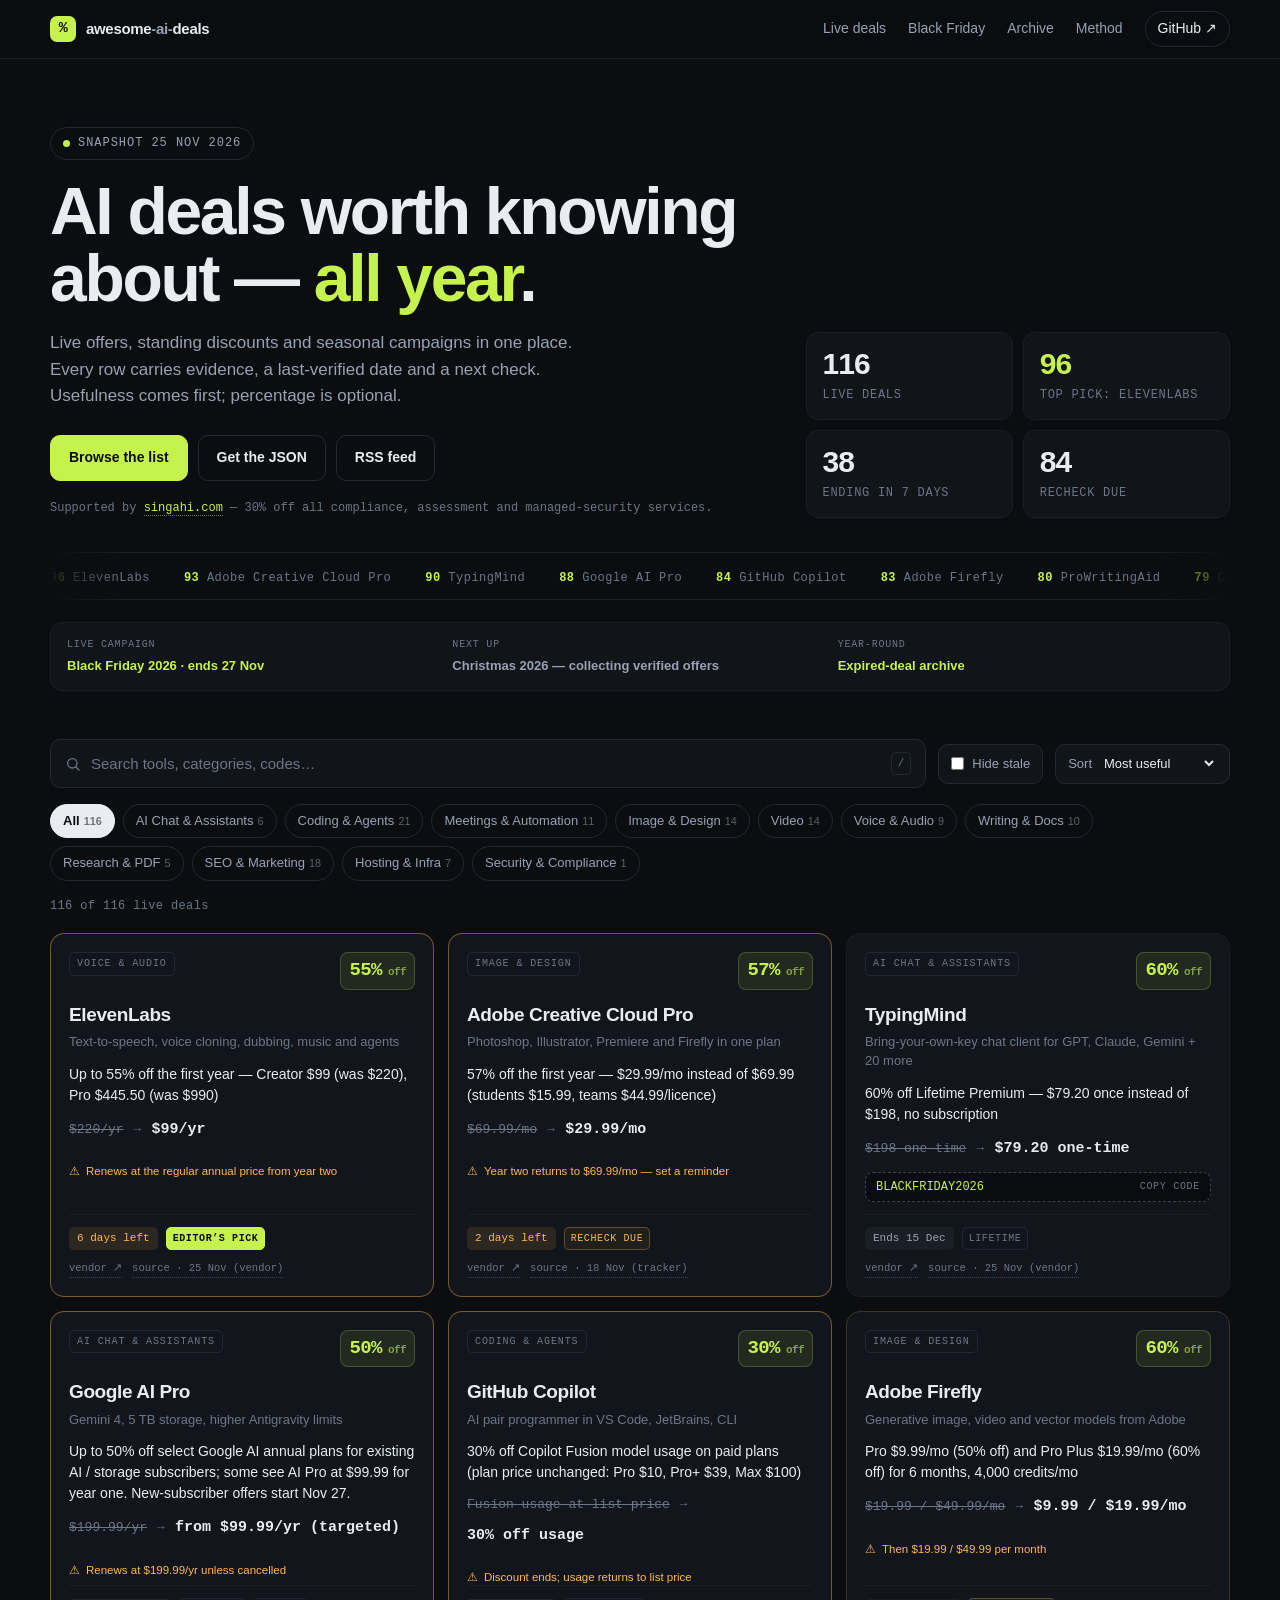
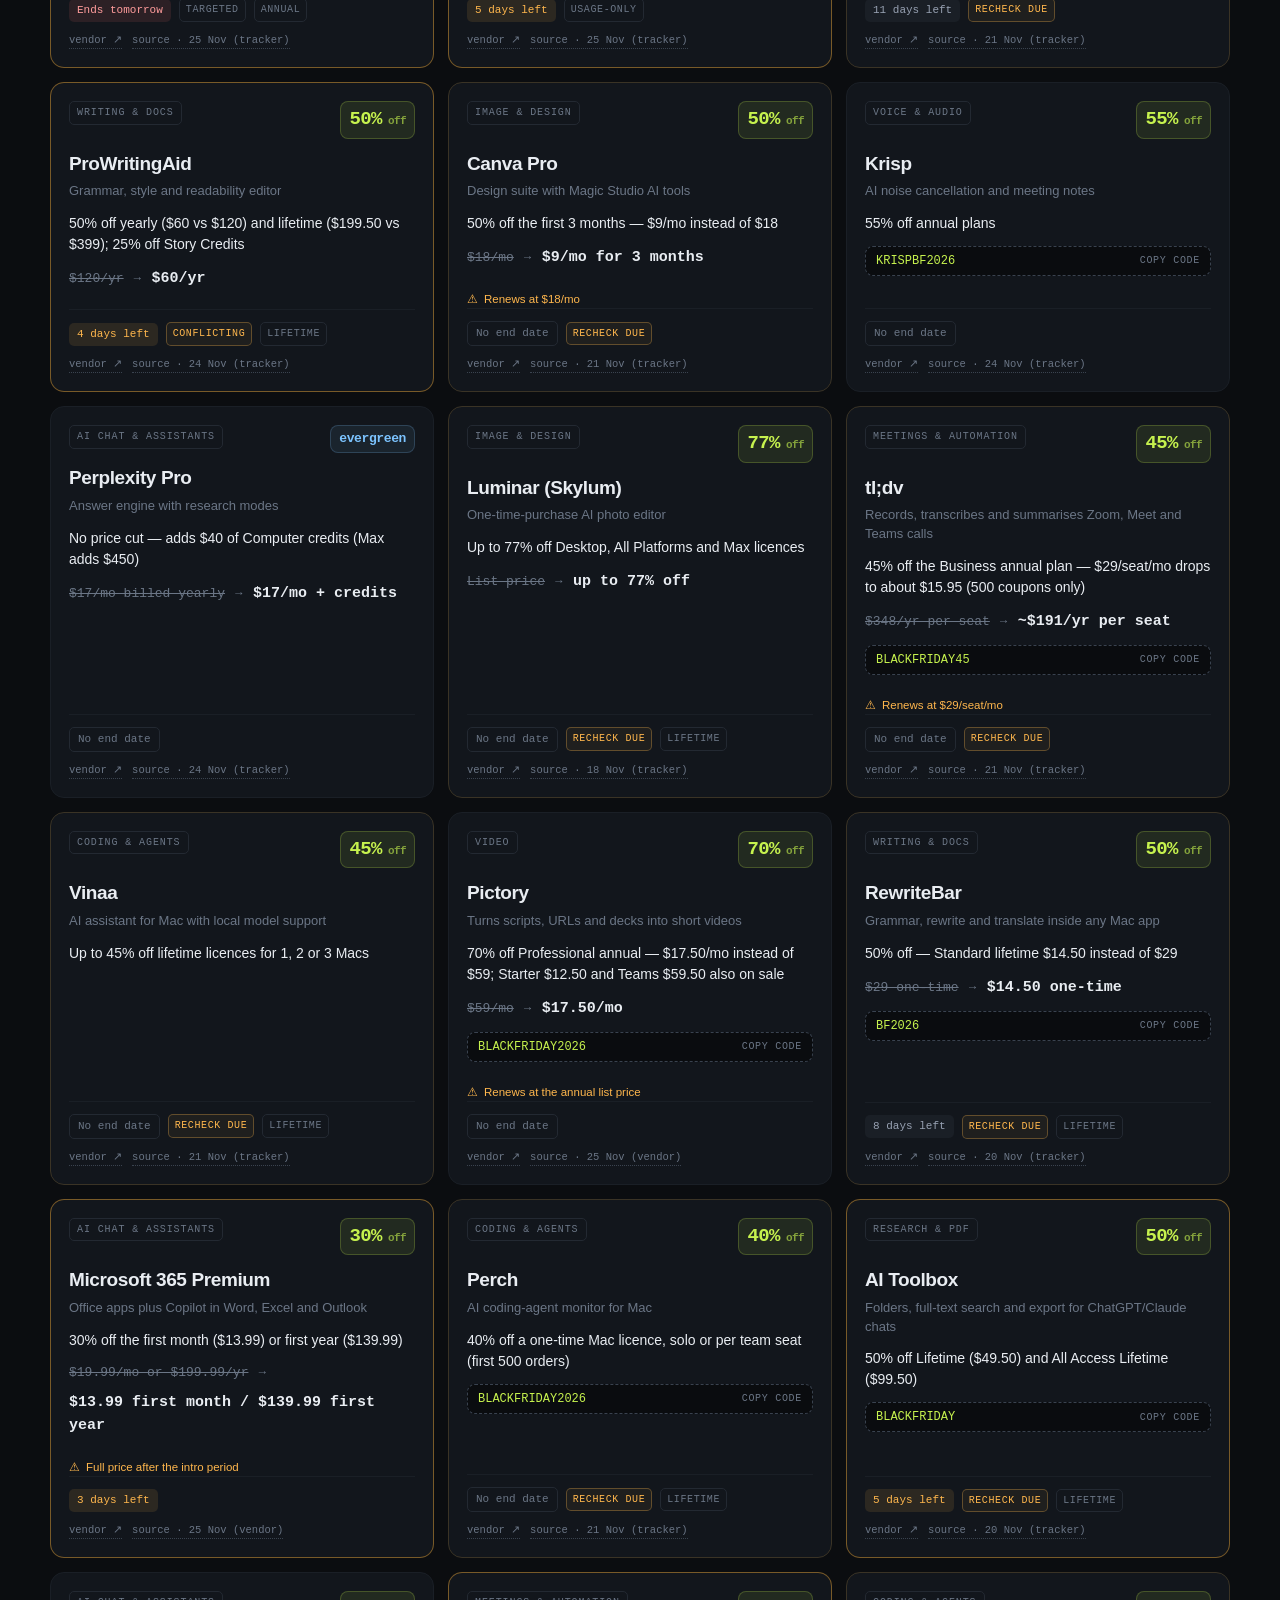
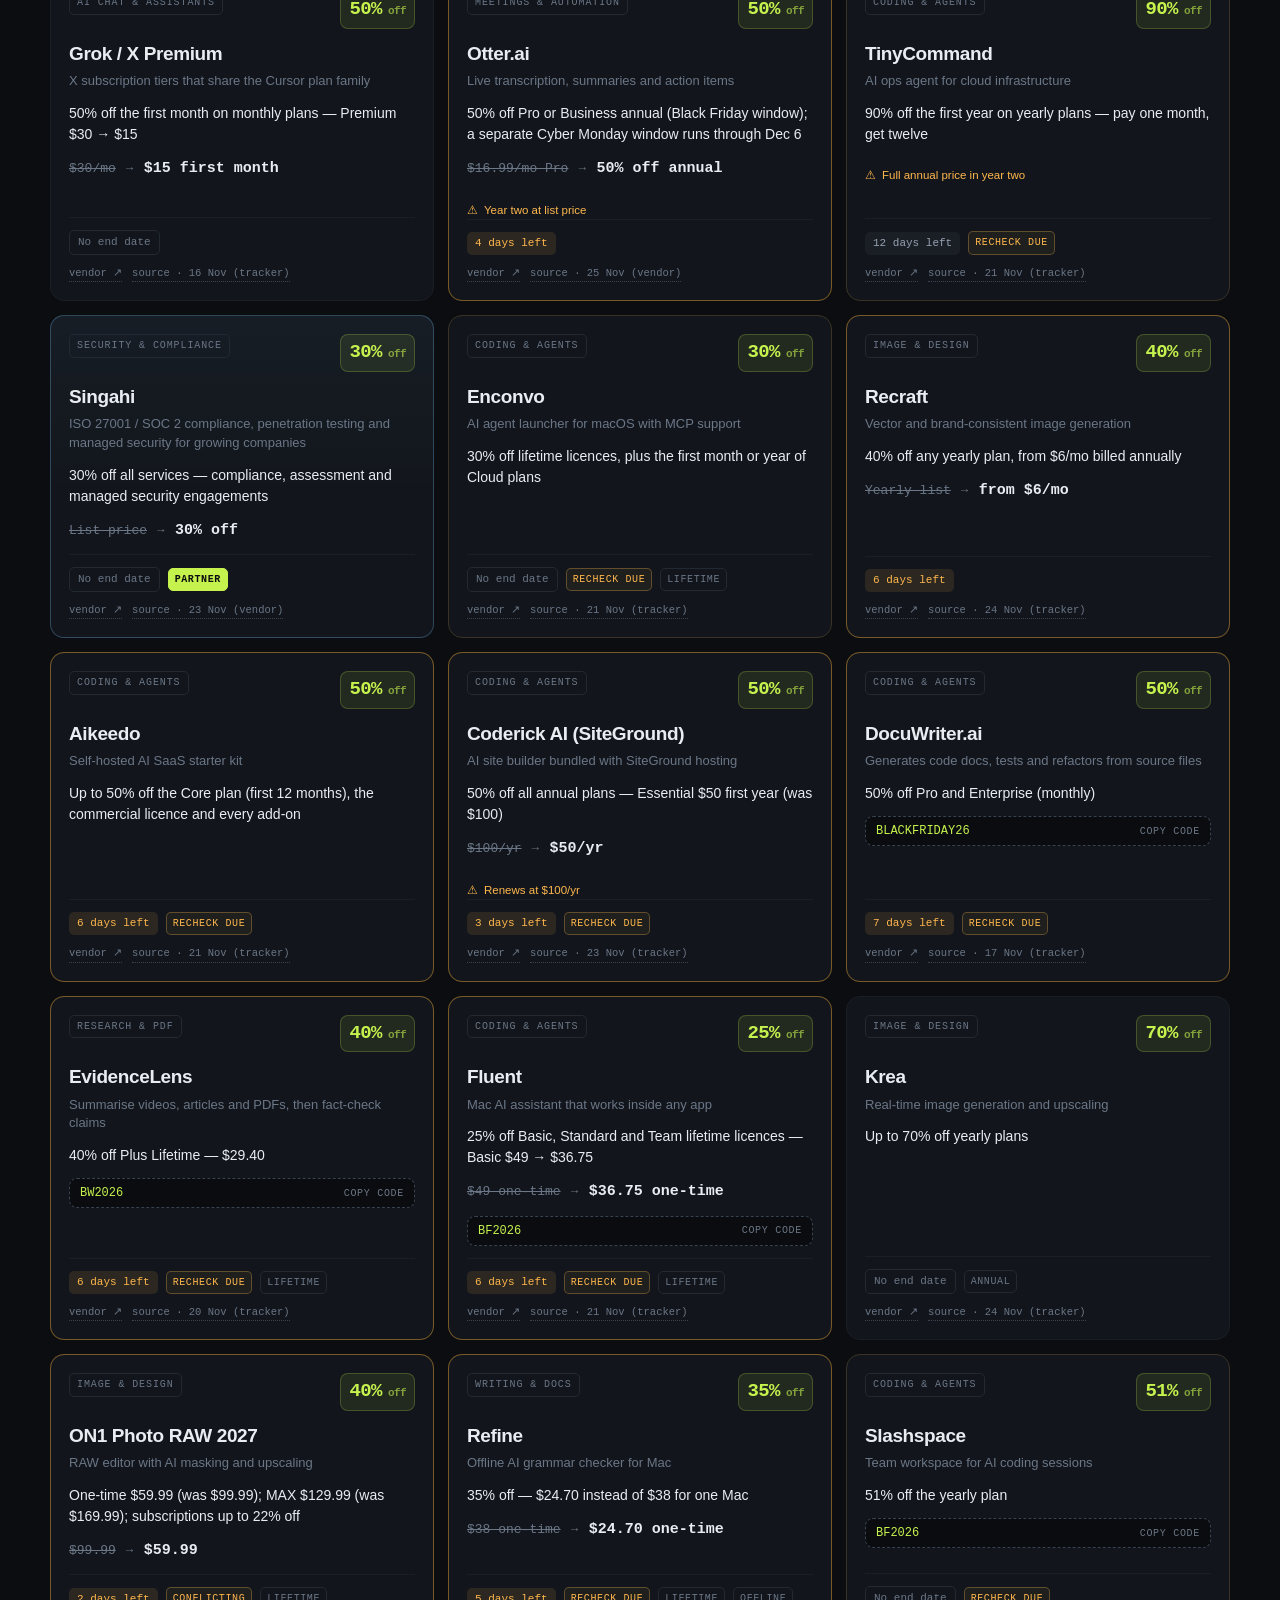
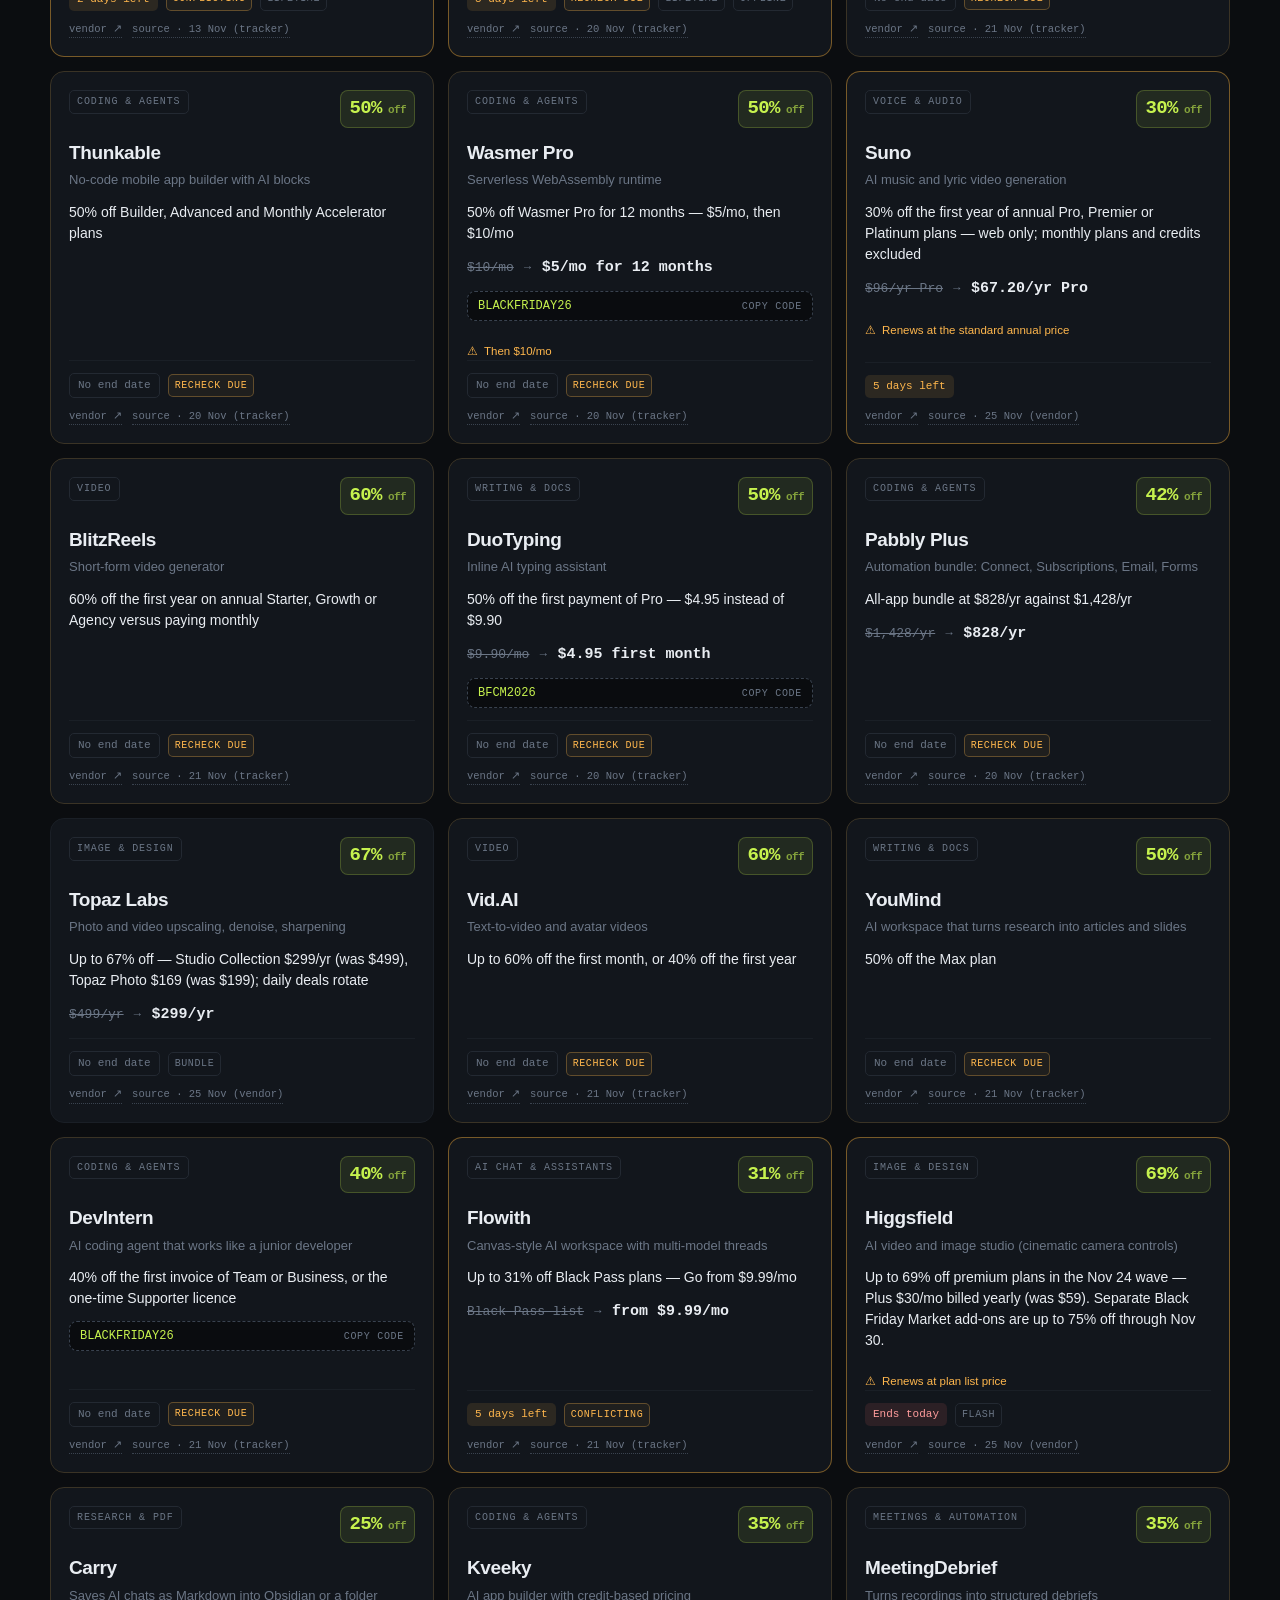
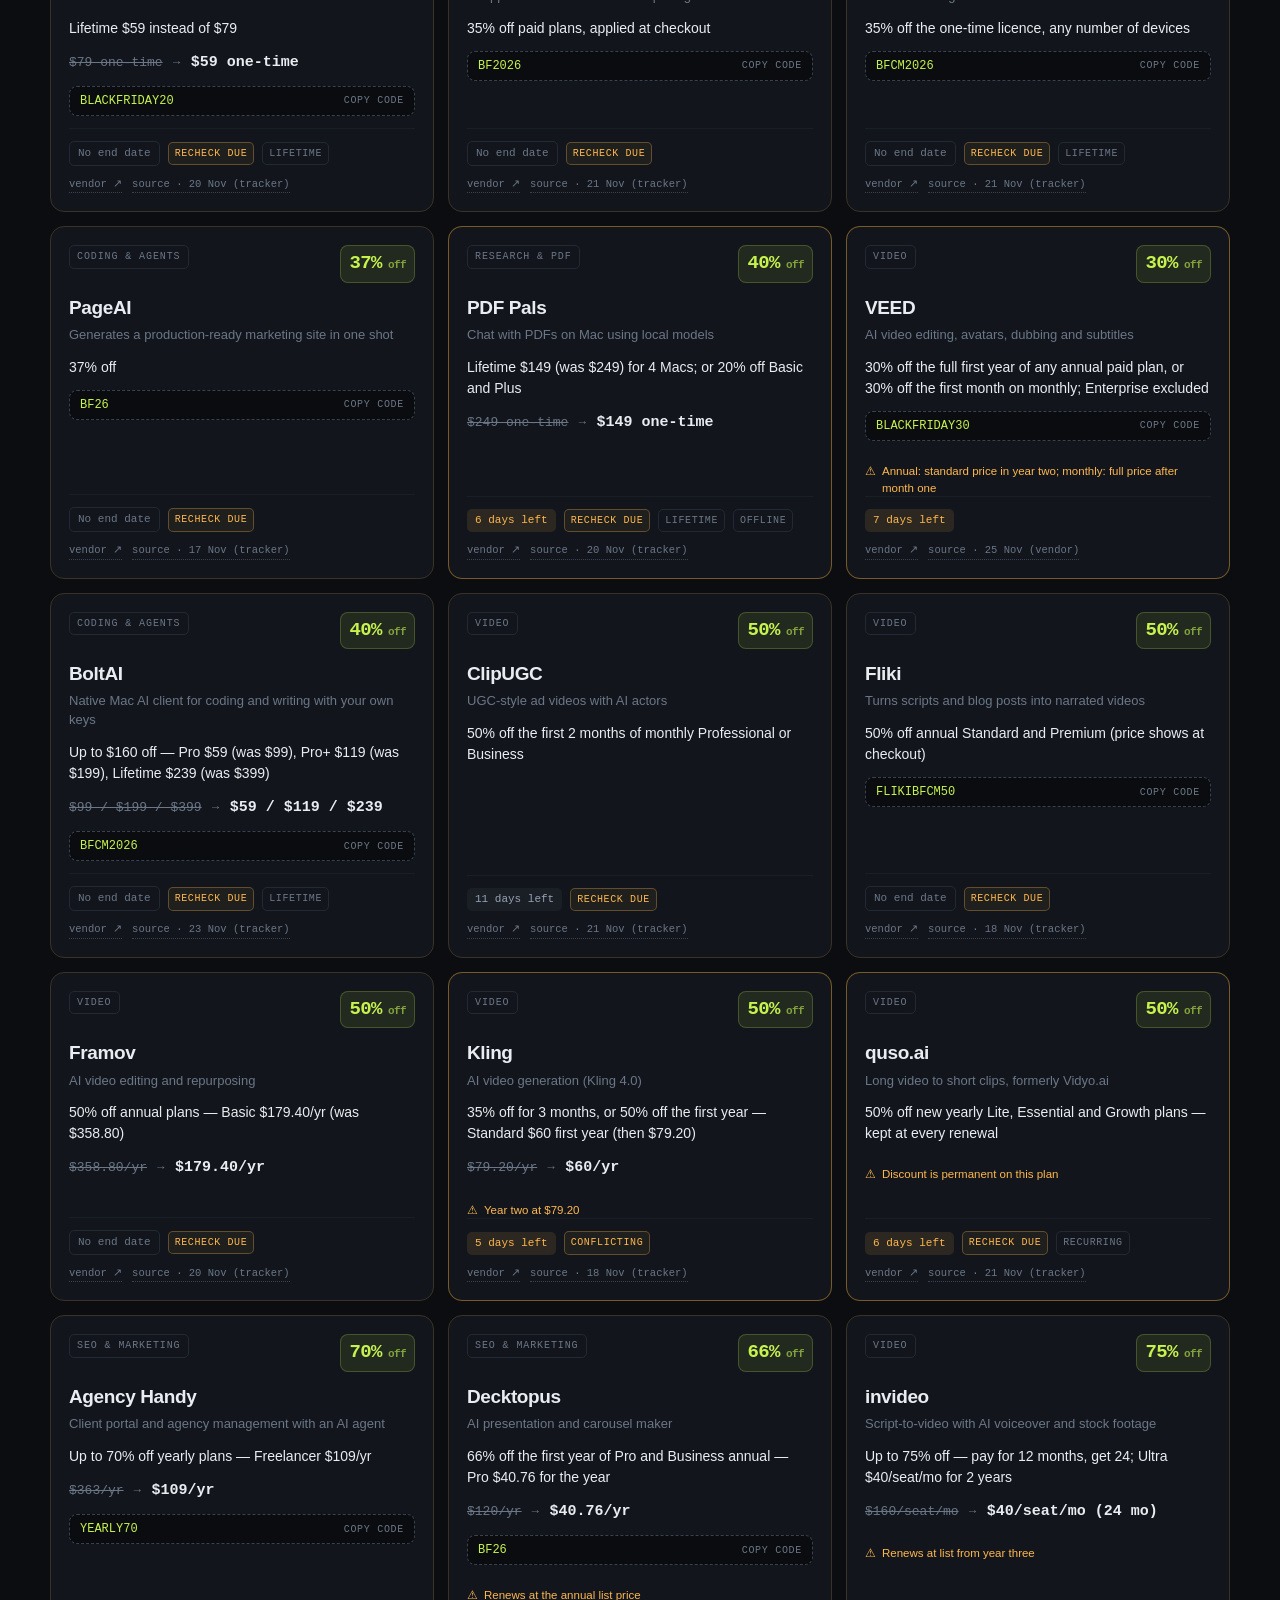
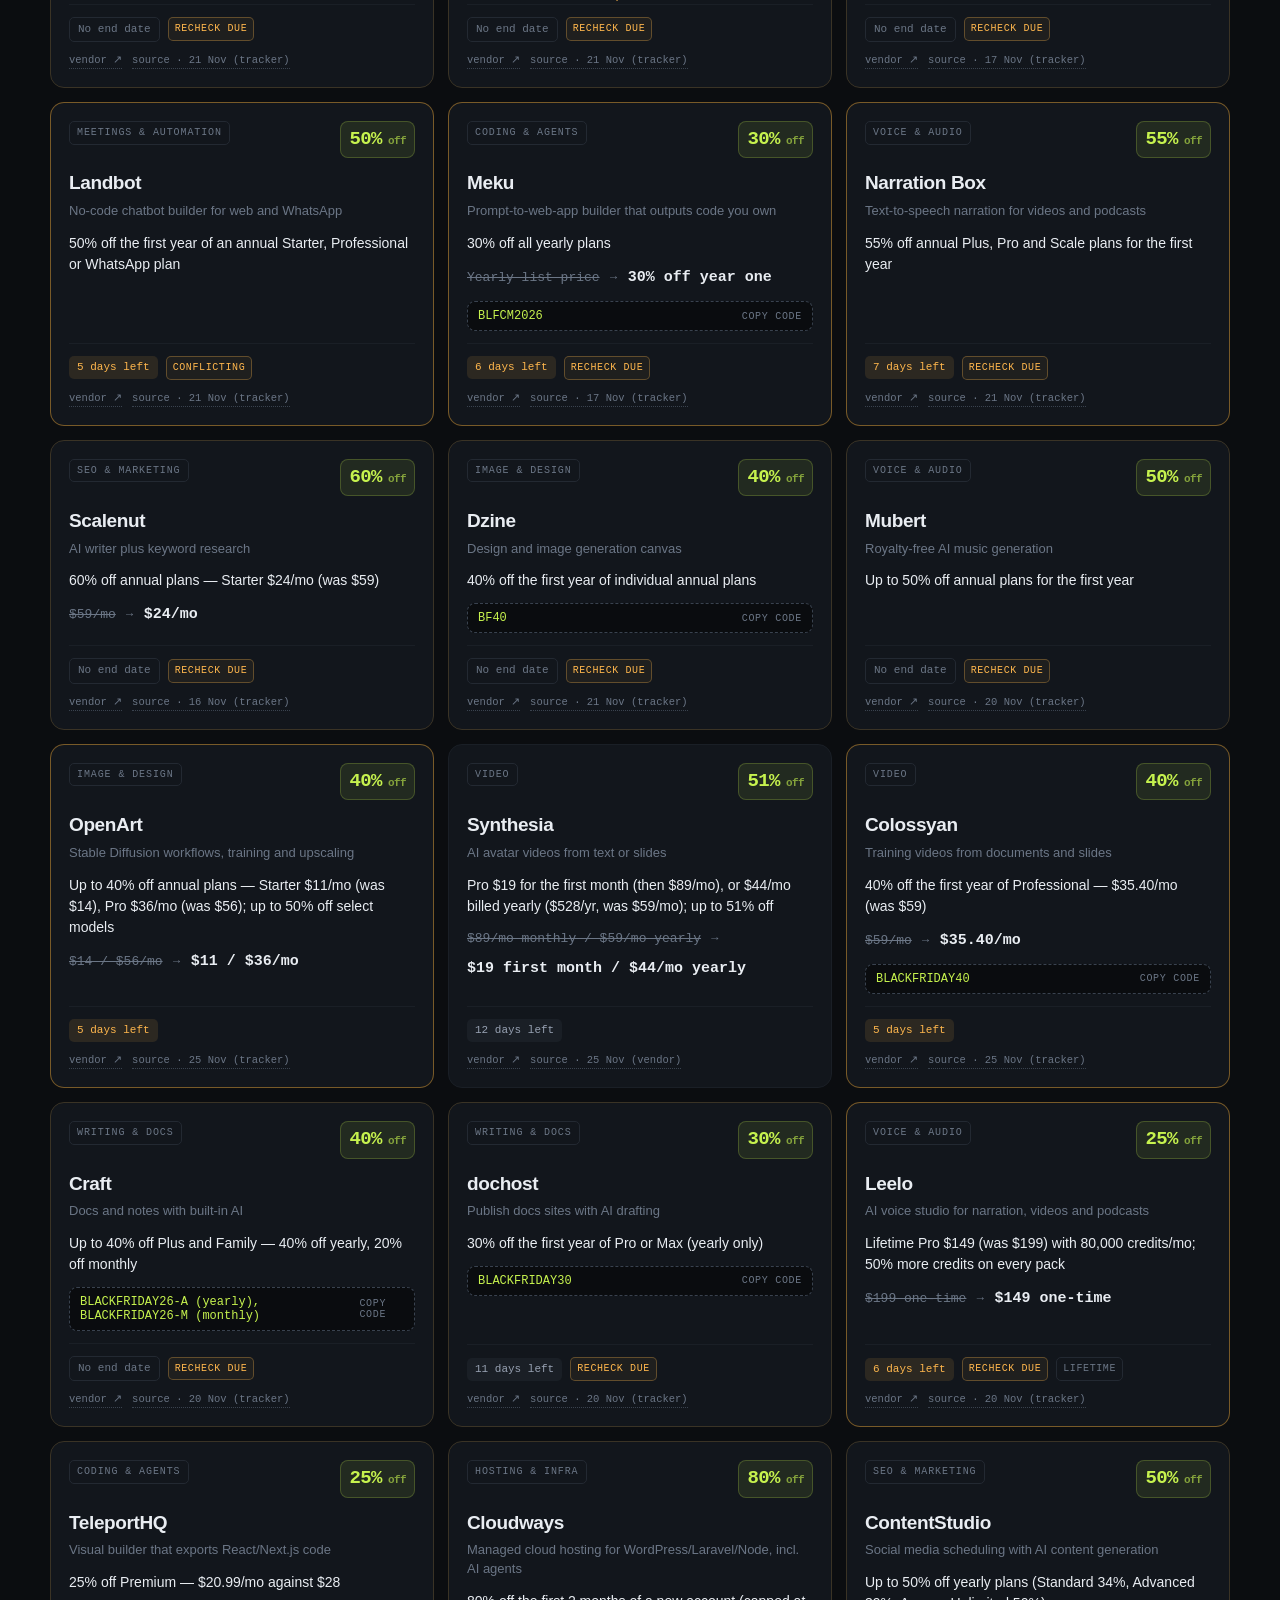
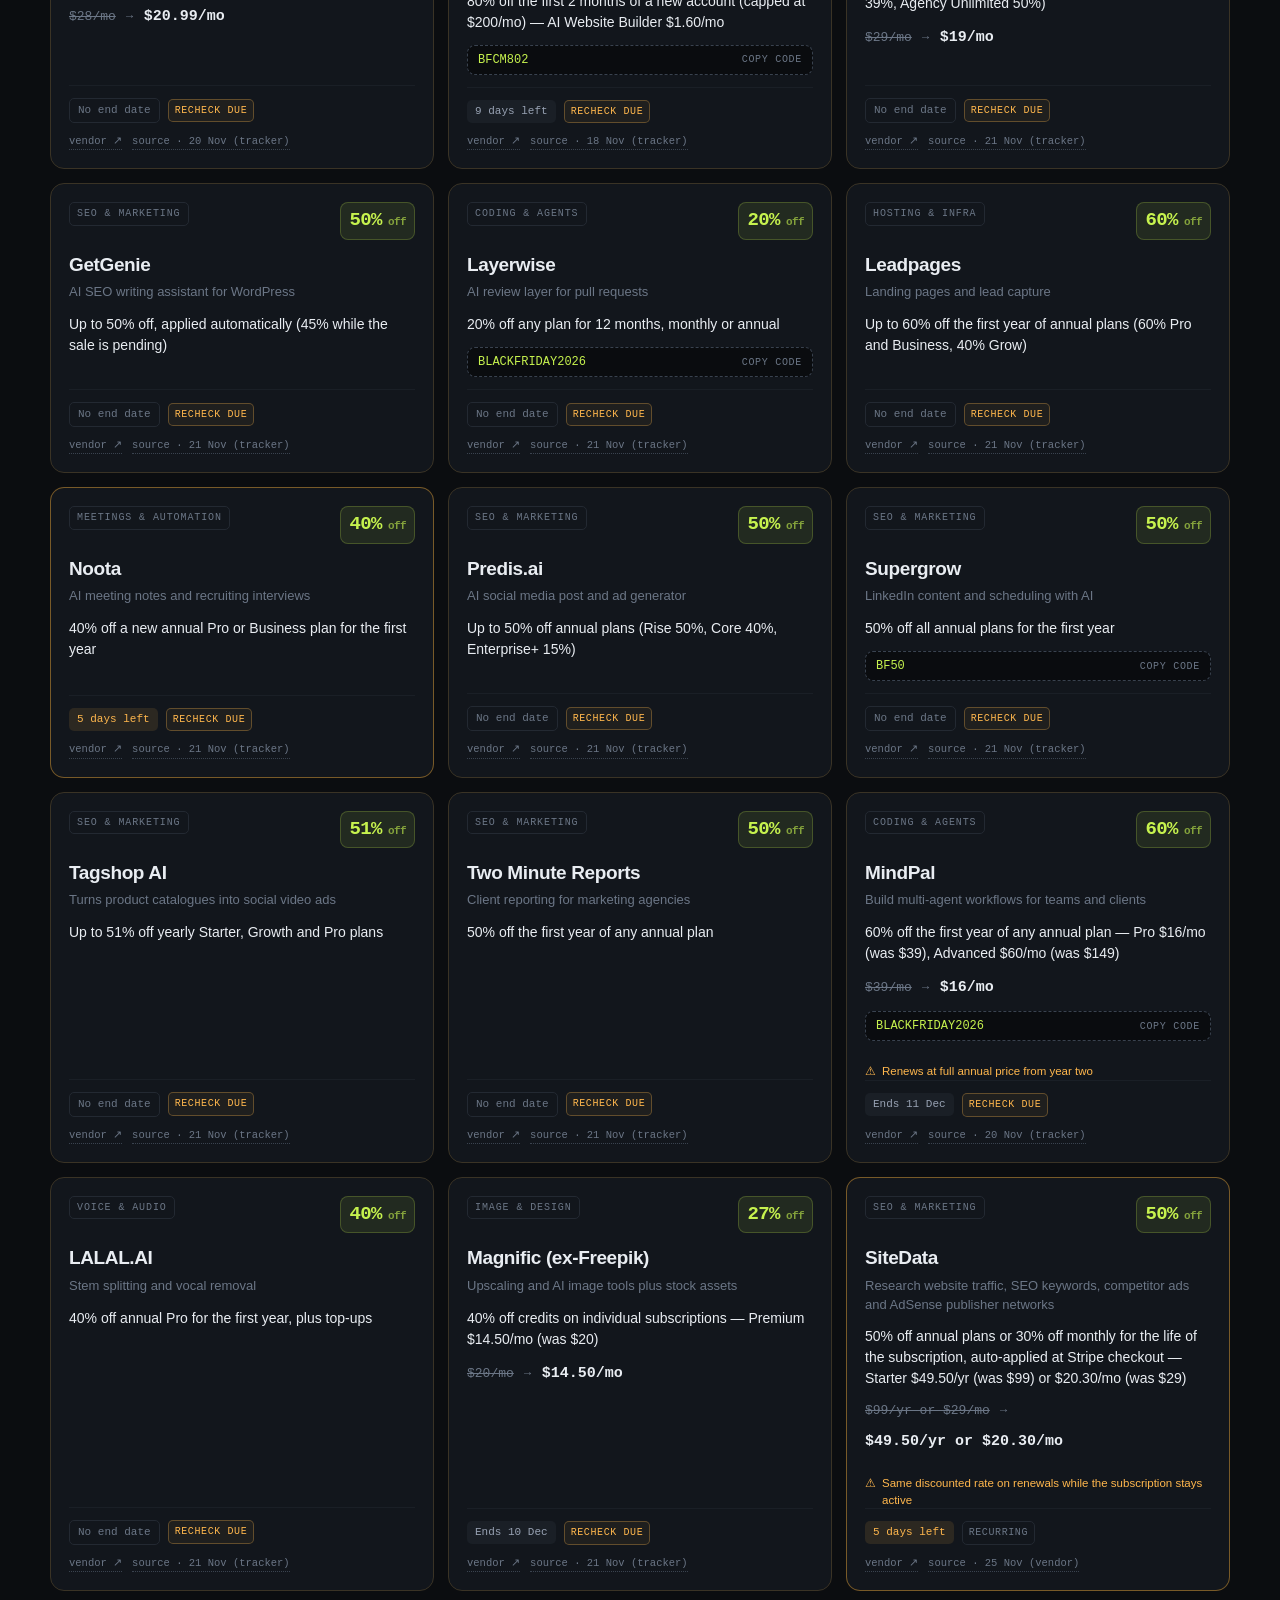
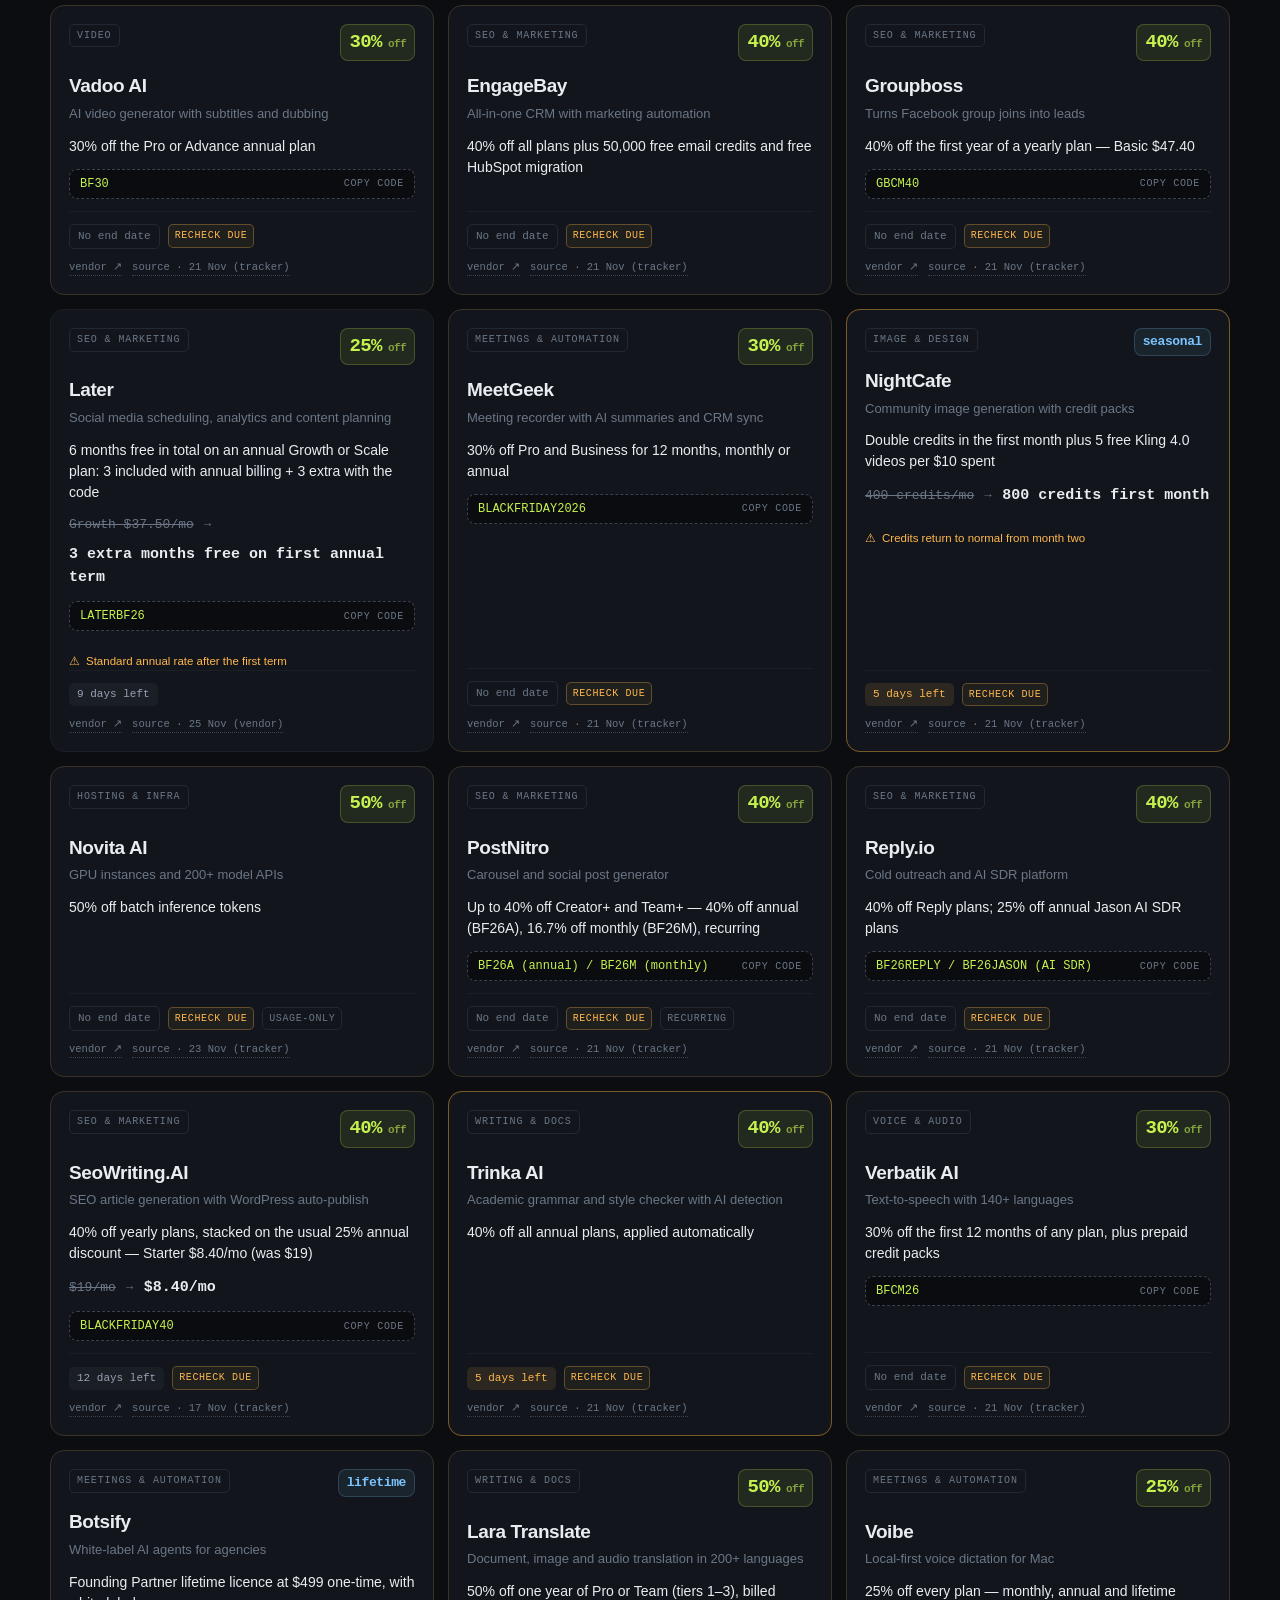
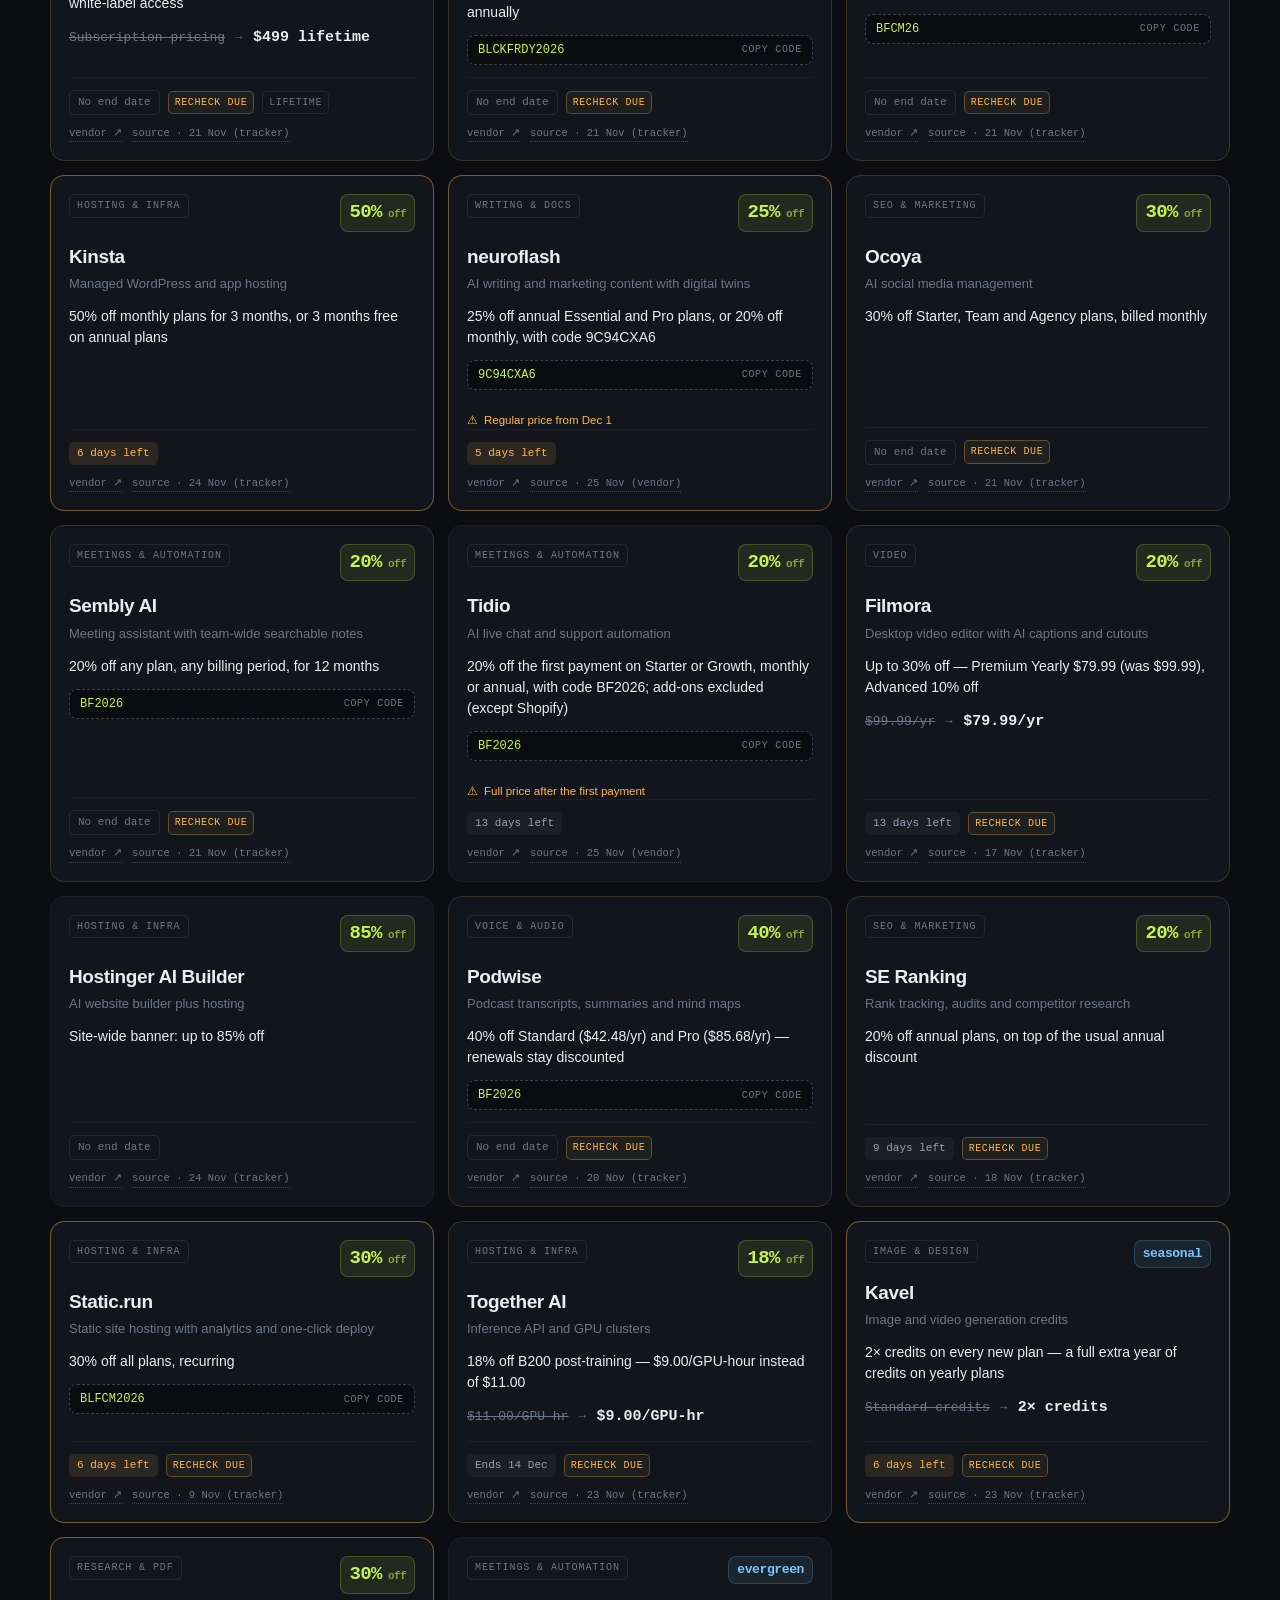
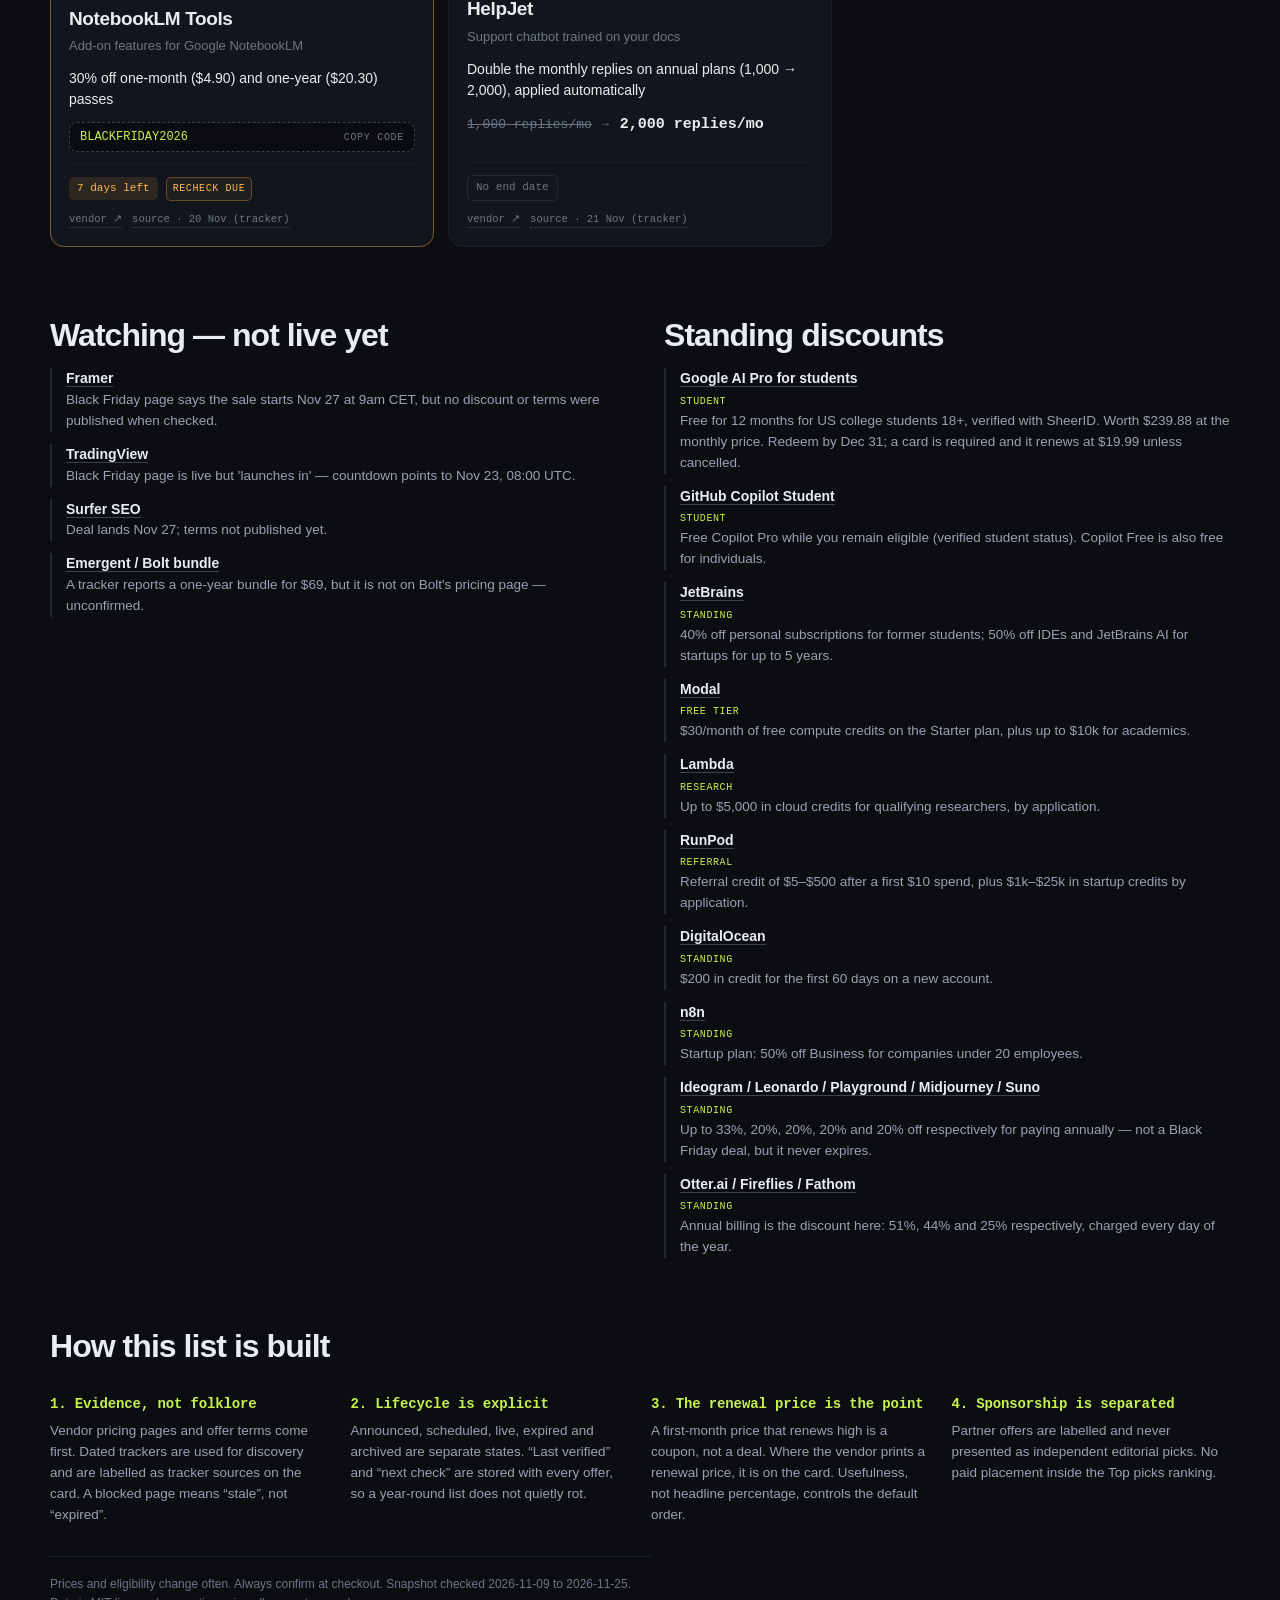
==== commit 5fe8fd5b: "[create-pull-request] automated change" ====
--- a/index.html
+++ b/index.html
@@ -49,7 +49,7 @@
         </div>
         <p class="support">Supported by <a href="https://singahi.com" target="_blank" rel="noopener">singahi.com</a> — 30% off all compliance, assessment and managed-security services.</p>
       </div>
-      <div class="stats" id="stats" aria-label="Summary"><div class="stat"><b>116</b><span>live deals</span></div><div class="stat acid"><b>96</b><span>top pick: ElevenLabs</span></div><div class="stat"><b>38</b><span>ending in 7 days</span></div><div class="stat"><b>90</b><span>recheck due</span></div></div>
+      <div class="stats" id="stats" aria-label="Summary"><div class="stat"><b>116</b><span>live deals</span></div><div class="stat acid"><b>96</b><span>top pick: ElevenLabs</span></div><div class="stat"><b>38</b><span>ending in 7 days</span></div><div class="stat"><b>84</b><span>recheck due</span></div></div>
     </div>
     <div class="ticker" id="ticker" aria-hidden="true"><div class="ticker-track"><span><b>96</b> ElevenLabs</span><span><b>93</b> Adobe Creative Cloud Pro</span><span><b>90</b> TypingMind</span><span><b>88</b> Google AI Pro</span><span><b>84</b> GitHub Copilot</span><span><b>83</b> Adobe Firefly</span><span><b>80</b> ProWritingAid</span><span><b>79</b> Canva Pro</span><span><b>78</b> Krisp</span><span><b>96</b> ElevenLabs</span><span><b>93</b> Adobe Creative Cloud Pro</span><span><b>90</b> TypingMind</span><span><b>88</b> Google AI Pro</span><span><b>84</b> GitHub Copilot</span><span><b>83</b> Adobe Firefly</span><span><b>80</b> ProWritingAid</span><span><b>79</b> Canva Pro</span><span><b>78</b> Krisp</span></div></div>
     <div class="season-strip"><div><span>Live campaign</span><b><a href="black-friday/">Black Friday 2026 · ends 27 Nov</a></b></div><div><span>Next up</span><b>Christmas 2026 — collecting verified offers</b></div><div><span>Year-round</span><b><a href="archive/">Expired-deal archive</a></b></div></div>
@@ -82,7 +82,7 @@
       <button class="linkish" id="reset" hidden>Clear filters</button>
     </div>
 
-    <div class="grid" id="grid"><article class="card ending"><a class="stretched" href="https://elevenlabs.io/pricing" target="_blank" rel="noopener" aria-label="Open ElevenLabs offer"></a><div class="card-head"><span class="cat">Voice &amp; Audio</span><div class="disc">55%<span style="font-size:11px;opacity:.6"> off</span></div></div><h3>ElevenLabs</h3><p class="what">Text-to-speech, voice cloning, dubbing, music and agents</p><p class="deal">Up to 55% off the first year — Creator $99 (was $220), Pro $445.50 (was $990)</p><div class="price"><span class="before">$220/yr</span><span class="arrow">→</span><span class="after">$99/yr</span></div><p class="renewal">Renews at the regular annual price from year two</p><div class="meta"><span class="ends warm" title="11:59 PM ET; offer ran Nov 16 – Dec 1">6 days left</span><span class="tagpill pick">Editor’s pick</span></div><p class="src"><a href="https://elevenlabs.io/pricing" target="_blank" rel="noopener">vendor ↗</a><a href="https://join.elevenlabs.io/bfcm/terms" target="_blank" rel="noopener">source · 25 Nov (vendor)</a></p></article><article class="card ending stale-card"><a class="stretched" href="https://www.adobe.com/creativecloud/plans.html" target="_blank" rel="noopener" aria-label="Open Adobe Creative Cloud Pro offer"></a><div class="card-head"><span class="cat">Image &amp; Design</span><div class="disc">57%<span style="font-size:11px;opacity:.6"> off</span></div></div><h3>Adobe Creative Cloud Pro</h3><p class="what">Photoshop, Illustrator, Premiere and Firefly in one plan</p><p class="deal">57% off the first year — $29.99/mo instead of $69.99 (students $15.99, teams $44.99/licence)</p><div class="price"><span class="before">$69.99/mo</span><span class="arrow">→</span><span class="after">$29.99/mo</span></div><p class="renewal">Year two returns to $69.99/mo — set a reminder</p><div class="meta"><span class="ends warm" title="Official terms: Nov 13–27, 2026">2 days left</span><span class="tagpill stale">recheck due</span></div><p class="src"><a href="https://www.adobe.com/creativecloud/plans.html" target="_blank" rel="noopener">vendor ↗</a><a href="https://www.prompthackers.co/ai-tools/black-friday-deals" target="_blank" rel="noopener">source · 18 Nov (tracker)</a></p></article><article class="card"><a class="stretched" href="https://www.typingmind.com/buy" target="_blank" rel="noopener" aria-label="Open TypingMind offer"></a><div class="card-head"><span class="cat">AI Chat &amp; Assistants</span><div class="disc">60%<span style="font-size:11px;opacity:.6"> off</span></div></div><h3>TypingMind</h3><p class="what">Bring-your-own-key chat client for GPT, Claude, Gemini + 20 more</p><p class="deal">60% off Lifetime Premium — $79.20 once instead of $198, no subscription</p><div class="price"><span class="before">$198 one-time</span><span class="arrow">→</span><span class="after">$79.20 one-time</span></div><div class="code-row"><button class="code" data-code="BLACKFRIDAY2026" title="Click to copy"><span>BLACKFRIDAY2026</span><span class="hint">copy code</span></button></div><div class="meta"><span class="ends " title="Vendor docs say Dec 15; some trackers report Nov 30 — confirm at checkout">Ends 15 Dec</span><span class="tagpill">lifetime</span></div><p class="src"><a href="https://www.typingmind.com/buy" target="_blank" rel="noopener">vendor ↗</a><a href="https://docs.typingmind.com/resources/ai-black-friday-deals" target="_blank" rel="noopener">source · 25 Nov (vendor)</a></p></article><article class="card ending"><a class="stretched" href="https://one.google.com/about/plans" target="_blank" rel="noopener" aria-label="Open Google AI Pro offer"></a><div class="card-head"><span class="cat">AI Chat &amp; Assistants</span><div class="disc">50%<span style="font-size:11px;opacity:.6"> off</span></div></div><h3>Google AI Pro</h3><p class="what">Gemini 4, 5 TB storage, higher Antigravity limits</p><p class="deal">Up to 50% off select Google AI annual plans for existing AI / storage subscribers; some see AI Pro at $99.99 for year one. New-subscriber offers start Nov 27.</p><div class="price"><span class="before">$199.99/yr</span><span class="arrow">→</span><span class="after">from $99.99/yr (targeted)</span></div><p class="renewal">Renews at $199.99/yr unless cancelled</p><div class="meta"><span class="ends hot" title="Member early access through Nov 26; exact offer depends on current plan">Ends tomorrow</span><span class="tagpill">targeted</span><span class="tagpill">annual</span></div><p class="src"><a href="https://one.google.com/about/plans" target="_blank" rel="noopener">vendor ↗</a><a href="https://whichaicoder.com/ai-coding-black-friday-deals/" target="_blank" rel="noopener">source · 25 Nov (tracker)</a></p></article><article class="card ending"><a class="stretched" href="https://github.com/features/copilot/plans" target="_blank" rel="noopener" aria-label="Open GitHub Copilot offer"></a><div class="card-head"><span class="cat">Coding &amp; Agents</span><div class="disc">30%<span style="font-size:11px;opacity:.6"> off</span></div></div><h3>GitHub Copilot</h3><p class="what">AI pair programmer in VS Code, JetBrains, CLI</p><p class="deal">30% off Copilot Fusion model usage on paid plans (plan price unchanged: Pro $10, Pro+ $39, Max $100)</p><div class="price"><span class="before">Fusion usage at list price</span><span class="arrow">→</span><span class="after">30% off usage</span></div><p class="renewal">Discount ends; usage returns to list price</p><div class="meta"><span class="ends warm" title="">5 days left</span><span class="tagpill">usage-only</span></div><p class="src"><a href="https://github.com/features/copilot/plans" target="_blank" rel="noopener">vendor ↗</a><a href="https://whichaicoder.com/ai-coding-black-friday-deals/" target="_blank" rel="noopener">source · 24 Nov (tracker)</a></p></article><article class="card stale-card"><a class="stretched" href="https://www.adobe.com/products/firefly/plans.html" target="_blank" rel="noopener" aria-label="Open Adobe Firefly offer"></a><div class="card-head"><span class="cat">Image &amp; Design</span><div class="disc">60%<span style="font-size:11px;opacity:.6"> off</span></div></div><h3>Adobe Firefly</h3><p class="what">Generative image, video and vector models from Adobe</p><p class="deal">Pro $9.99/mo (50% off) and Pro Plus $19.99/mo (60% off) for 6 months, 4,000 credits/mo</p><div class="price"><span class="before">$19.99 / $49.99/mo</span><span class="arrow">→</span><span class="after">$9.99 / $19.99/mo</span></div><p class="renewal">Then $19.99 / $49.99 per month</p><div class="meta"><span class="ends " title="">11 days left</span><span class="tagpill stale">recheck due</span></div><p class="src"><a href="https://www.adobe.com/products/firefly/plans.html" target="_blank" rel="noopener">vendor ↗</a><a href="https://howtoai.com/ai-black-friday-deals/" target="_blank" rel="noopener">source · 21 Nov (tracker)</a></p></article><article class="card ending"><a class="stretched" href="https://prowritingaid.com/pricing" target="_blank" rel="noopener" aria-label="Open ProWritingAid offer"></a><div class="card-head"><span class="cat">Writing &amp; Docs</span><div class="disc">50%<span style="font-size:11px;opacity:.6"> off</span></div></div><h3>ProWritingAid</h3><p class="what">Grammar, style and readability editor</p><p class="deal">50% off yearly ($60 vs $120) and lifetime ($199.50 vs $399); 25% off Story Credits</p><div class="price"><span class="before">$120/yr</span><span class="arrow">→</span><span class="after">$60/yr</span></div><div class="meta"><span class="ends warm" title="11:59 PM PT — the vendor blog says Dec 4, go by the pricing page">4 days left</span><span class="tagpill">lifetime</span></div><p class="src"><a href="https://prowritingaid.com/pricing" target="_blank" rel="noopener">vendor ↗</a><a href="https://www.prompthackers.co/ai-tools/black-friday-deals" target="_blank" rel="noopener">source · 24 Nov (tracker)</a></p></article><article class="card stale-card"><a class="stretched" href="https://www.canva.com/pricing/" target="_blank" rel="noopener" aria-label="Open Canva Pro offer"></a><div class="card-head"><span class="cat">Image &amp; Design</span><div class="disc">50%<span style="font-size:11px;opacity:.6"> off</span></div></div><h3>Canva Pro</h3><p class="what">Design suite with Magic Studio AI tools</p><p class="deal">50% off the first 3 months — $9/mo instead of $18</p><div class="price"><span class="before">$18/mo</span><span class="arrow">→</span><span class="after">$9/mo for 3 months</span></div><p class="renewal">Renews at $18/mo</p><div class="meta"><span class="ends open" title="No end date printed">No end date</span><span class="tagpill stale">recheck due</span></div><p class="src"><a href="https://www.canva.com/pricing/" target="_blank" rel="noopener">vendor ↗</a><a href="https://howtoai.com/ai-black-friday-deals/" target="_blank" rel="noopener">source · 21 Nov (tracker)</a></p></article><article class="card"><a class="stretched" href="https://krisp.ai/pricing/" target="_blank" rel="noopener" aria-label="Open Krisp offer"></a><div class="card-head"><span class="cat">Voice &amp; Audio</span><div class="disc">55%<span style="font-size:11px;opacity:.6"> off</span></div></div><h3>Krisp</h3><p class="what">AI noise cancellation and meeting notes</p><p class="deal">55% off annual plans</p><div class="code-row"><button class="code" data-code="KRISPBF2026" title="Click to copy"><span>KRISPBF2026</span><span class="hint">copy code</span></button></div><div class="meta"><span class="ends open" title="No end date printed">No end date</span></div><p class="src"><a href="https://krisp.ai/pricing/" target="_blank" rel="noopener">vendor ↗</a><a href="https://buildstacktools.com/guides/black-friday-ai-dev-tool-deals-2026.html" target="_blank" rel="noopener">source · 24 Nov (tracker)</a></p></article><article class="card"><a class="stretched" href="https://www.perplexity.ai/pro" target="_blank" rel="noopener" aria-label="Open Perplexity Pro offer"></a><div class="card-head"><span class="cat">AI Chat &amp; Assistants</span><div class="disc na">evergreen</div></div><h3>Perplexity Pro</h3><p class="what">Answer engine with research modes</p><p class="deal">No price cut — adds $40 of Computer credits (Max adds $450)</p><div class="price"><span class="before">$17/mo billed yearly</span><span class="arrow">→</span><span class="after">$17/mo + credits</span></div><div class="meta"><span class="ends open" title="&#x27;Limited time&#x27;, undated">No end date</span></div><p class="src"><a href="https://www.perplexity.ai/pro" target="_blank" rel="noopener">vendor ↗</a><a href="https://www.zemith.com/en/contents/ai-black-friday-deals" target="_blank" rel="noopener">source · 24 Nov (tracker)</a></p></article><article class="card stale-card"><a class="stretched" href="https://skylum.com/luminar" target="_blank" rel="noopener" aria-label="Open Luminar (Skylum) offer"></a><div class="card-head"><span class="cat">Image &amp; Design</span><div class="disc">77%<span style="font-size:11px;opacity:.6"> off</span></div></div><h3>Luminar (Skylum)</h3><p class="what">One-time-purchase AI photo editor</p><p class="deal">Up to 77% off Desktop, All Platforms and Max licences</p><div class="price"><span class="before">List price</span><span class="arrow">→</span><span class="after">up to 77% off</span></div><div class="meta"><span class="ends open" title="No end date printed">No end date</span><span class="tagpill stale">recheck due</span><span class="tagpill">lifetime</span></div><p class="src"><a href="https://skylum.com/luminar" target="_blank" rel="noopener">vendor ↗</a><a href="https://www.prompthackers.co/ai-tools/black-friday-deals" target="_blank" rel="noopener">source · 18 Nov (tracker)</a></p></article><article class="card stale-card"><a class="stretched" href="https://vinaa.app/pricing" target="_blank" rel="noopener" aria-label="Open Vinaa offer"></a><div class="card-head"><span class="cat">Coding &amp; Agents</span><div class="disc">45%<span style="font-size:11px;opacity:.6"> off</span></div></div><h3>Vinaa</h3><p class="what">AI assistant for Mac with local model support</p><p class="deal">Up to 45% off lifetime licences for 1, 2 or 3 Macs</p><div class="meta"><span class="ends open" title="No end date printed">No end date</span><span class="tagpill stale">recheck due</span><span class="tagpill">lifetime</span></div><p class="src"><a href="https://vinaa.app/pricing" target="_blank" rel="noopener">vendor ↗</a><a href="https://aideals.app/deals/black-friday" target="_blank" rel="noopener">source · 21 Nov (tracker)</a></p></article><article class="card stale-card"><a class="stretched" href="https://tldv.io/pricing/" target="_blank" rel="noopener" aria-label="Open tl;dv offer"></a><div class="card-head"><span class="cat">Meetings &amp; Automation</span><div class="disc">45%<span style="font-size:11px;opacity:.6"> off</span></div></div><h3>tl;dv</h3><p class="what">Records, transcribes and summarises Zoom, Meet and Teams calls</p><p class="deal">45% off the Business annual plan — $29/seat/mo drops to about $15.95 (500 coupons only)</p><div class="price"><span class="before">$348/yr per seat</span><span class="arrow">→</span><span class="after">~$191/yr per seat</span></div><div class="code-row"><button class="code" data-code="BLACKFRIDAY45" title="Click to copy"><span>BLACKFRIDAY45</span><span class="hint">copy code</span></button></div><p class="renewal">Renews at $29/seat/mo</p><div class="meta"><span class="ends open" title="No end date; capped at 500 coupons">No end date</span><span class="tagpill stale">recheck due</span></div><p class="src"><a href="https://tldv.io/pricing/" target="_blank" rel="noopener">vendor ↗</a><a href="https://aiincontext.com/articles/bf2026-ai-meeting-notes-tools" target="_blank" rel="noopener">source · 21 Nov (tracker)</a></p></article><article class="card"><a class="stretched" href="https://pictory.ai/pricing/" target="_blank" rel="noopener" aria-label="Open Pictory offer"></a><div class="card-head"><span class="cat">Video</span><div class="disc">70%<span style="font-size:11px;opacity:.6"> off</span></div></div><h3>Pictory</h3><p class="what">Turns scripts, URLs and decks into short videos</p><p class="deal">70% off Professional annual — $17.50/mo instead of $59; Starter $12.50 and Teams $59.50 also on sale</p><div class="price"><span class="before">$59/mo</span><span class="arrow">→</span><span class="after">$17.50/mo</span></div><div class="code-row"><button class="code" data-code="BLACKFRIDAY2026" title="Click to copy"><span>BLACKFRIDAY2026</span><span class="hint">copy code</span></button></div><p class="renewal">Renews at the annual list price</p><div class="meta"><span class="ends open" title="Labelled &#x27;Black Friday Offer&#x27;, no written end date">No end date</span></div><p class="src"><a href="https://pictory.ai/pricing/" target="_blank" rel="noopener">vendor ↗</a><a href="https://pictory.ai/pricing/" target="_blank" rel="noopener">source · 25 Nov (vendor)</a></p></article><article class="card stale-card"><a class="stretched" href="https://rewritebar.com/" target="_blank" rel="noopener" aria-label="Open RewriteBar offer"></a><div class="card-head"><span class="cat">Writing &amp; Docs</span><div class="disc">50%<span style="font-size:11px;opacity:.6"> off</span></div></div><h3>RewriteBar</h3><p class="what">Grammar, rewrite and translate inside any Mac app</p><p class="deal">50% off — Standard lifetime $14.50 instead of $29</p><div class="price"><span class="before">$29 one-time</span><span class="arrow">→</span><span class="after">$14.50 one-time</span></div><div class="code-row"><button class="code" data-code="BF2026" title="Click to copy"><span>BF2026</span><span class="hint">copy code</span></button></div><div class="meta"><span class="ends " title="">8 days left</span><span class="tagpill stale">recheck due</span><span class="tagpill">lifetime</span></div><p class="src"><a href="https://rewritebar.com/" target="_blank" rel="noopener">vendor ↗</a><a href="https://docs.typingmind.com/resources/ai-black-friday-deals" target="_blank" rel="noopener">source · 20 Nov (tracker)</a></p></article><article class="card ending"><a class="stretched" href="https://www.microsoft.com/en-us/microsoft-365/buy/compare-all-microsoft-365-products" target="_blank" rel="noopener" aria-label="Open Microsoft 365 Premium offer"></a><div class="card-head"><span class="cat">AI Chat &amp; Assistants</span><div class="disc">30%<span style="font-size:11px;opacity:.6"> off</span></div></div><h3>Microsoft 365 Premium</h3><p class="what">Office apps plus Copilot in Word, Excel and Outlook</p><p class="deal">30% off the first month ($13.99) or first year ($139.99)</p><div class="price"><span class="before">$19.99/mo or $199.99/yr</span><span class="arrow">→</span><span class="after">$13.99 first month / $139.99 first year</span></div><p class="renewal">Full price after the intro period</p><div class="meta"><span class="ends warm" title="Microsoft Store Black Friday window Nov 19–28; offer while advertised">3 days left</span></div><p class="src"><a href="https://www.microsoft.com/en-us/microsoft-365/buy/compare-all-microsoft-365-products" target="_blank" rel="noopener">vendor ↗</a><a href="https://www.microsoft.com/en-us/store/b/black-friday" target="_blank" rel="noopener">source · 25 Nov (vendor)</a></p></article><article class="card stale-card"><a class="stretched" href="https://perch.dev/" target="_blank" rel="noopener" aria-label="Open Perch offer"></a><div class="card-head"><span class="cat">Coding &amp; Agents</span><div class="disc">40%<span style="font-size:11px;opacity:.6"> off</span></div></div><h3>Perch</h3><p class="what">AI coding-agent monitor for Mac</p><p class="deal">40% off a one-time Mac licence, solo or per team seat (first 500 orders)</p><div class="code-row"><button class="code" data-code="BLACKFRIDAY2026" title="Click to copy"><span>BLACKFRIDAY2026</span><span class="hint">copy code</span></button></div><div class="meta"><span class="ends open" title="No end date; 500-order cap">No end date</span><span class="tagpill stale">recheck due</span><span class="tagpill">lifetime</span></div><p class="src"><a href="https://perch.dev/" target="_blank" rel="noopener">vendor ↗</a><a href="https://aideals.app/deals/black-friday" target="_blank" rel="noopener">source · 21 Nov (tracker)</a></p></article><article class="card ending stale-card"><a class="stretched" href="https://aitoolbox.app/pricing" target="_blank" rel="noopener" aria-label="Open AI Toolbox offer"></a><div class="card-head"><span class="cat">Research &amp; PDF</span><div class="disc">50%<span style="font-size:11px;opacity:.6"> off</span></div></div><h3>AI Toolbox</h3><p class="what">Folders, full-text search and export for ChatGPT/Claude chats</p><p class="deal">50% off Lifetime ($49.50) and All Access Lifetime ($99.50)</p><div class="code-row"><button class="code" data-code="BLACKFRIDAY" title="Click to copy"><span>BLACKFRIDAY</span><span class="hint">copy code</span></button></div><div class="meta"><span class="ends warm" title="">5 days left</span><span class="tagpill stale">recheck due</span><span class="tagpill">lifetime</span></div><p class="src"><a href="https://aitoolbox.app/pricing" target="_blank" rel="noopener">vendor ↗</a><a href="https://docs.typingmind.com/resources/ai-black-friday-deals" target="_blank" rel="noopener">source · 20 Nov (tracker)</a></p></article><article class="card"><a class="stretched" href="https://grok.com/plans" target="_blank" rel="noopener" aria-label="Open Grok / X Premium offer"></a><div class="card-head"><span class="cat">AI Chat &amp; Assistants</span><div class="disc">50%<span style="font-size:11px;opacity:.6"> off</span></div></div><h3>Grok / X Premium</h3><p class="what">X subscription tiers that share the Cursor plan family</p><p class="deal">50% off the first month on monthly plans — Premium $30 → $15</p><div class="price"><span class="before">$30/mo</span><span class="arrow">→</span><span class="after">$15 first month</span></div><div class="meta"><span class="ends open" title="Standing promo, no end date">No end date</span></div><p class="src"><a href="https://grok.com/plans" target="_blank" rel="noopener">vendor ↗</a><a href="https://geotoolbox.ai/blog/black-friday-ai-deals" target="_blank" rel="noopener">source · 16 Nov (tracker)</a></p></article><article class="card ending"><a class="stretched" href="https://otter.ai/black-friday" target="_blank" rel="noopener" aria-label="Open Otter.ai offer"></a><div class="card-head"><span class="cat">Meetings &amp; Automation</span><div class="disc">50%<span style="font-size:11px;opacity:.6"> off</span></div></div><h3>Otter.ai</h3><p class="what">Live transcription, summaries and action items</p><p class="deal">50% off Pro or Business annual (Black Friday window); a separate Cyber Monday window runs through Dec 6</p><div class="price"><span class="before">$16.99/mo Pro</span><span class="arrow">→</span><span class="after">50% off annual</span></div><p class="renewal">Year two at list price</p><div class="meta"><span class="ends warm" title="Black Friday window ends Nov 29; Cyber Monday window ends Dec 6">4 days left</span></div><p class="src"><a href="https://otter.ai/black-friday" target="_blank" rel="noopener">vendor ↗</a><a href="https://otter.ai/black-friday" target="_blank" rel="noopener">source · 25 Nov (vendor)</a></p></article><article class="card stale-card"><a class="stretched" href="https://tinycommand.com/pricing" target="_blank" rel="noopener" aria-label="Open TinyCommand offer"></a><div class="card-head"><span class="cat">Coding &amp; Agents</span><div class="disc">90%<span style="font-size:11px;opacity:.6"> off</span></div></div><h3>TinyCommand</h3><p class="what">AI ops agent for cloud infrastructure</p><p class="deal">90% off the first year on yearly plans — pay one month, get twelve</p><p class="renewal">Full annual price in year two</p><div class="meta"><span class="ends " title="Runs Nov 14 – Dec 7">12 days left</span><span class="tagpill stale">recheck due</span></div><p class="src"><a href="https://tinycommand.com/pricing" target="_blank" rel="noopener">vendor ↗</a><a href="https://aideals.app/deals/black-friday" target="_blank" rel="noopener">source · 21 Nov (tracker)</a></p></article><article class="card sponsored"><a class="stretched" href="https://singahi.com" target="_blank" rel="noopener" aria-label="Open Singahi offer"></a><div class="card-head"><span class="cat">Security &amp; Compliance</span><div class="disc">30%<span style="font-size:11px;opacity:.6"> off</span></div></div><h3>Singahi</h3><p class="what">ISO 27001 / SOC 2 compliance, penetration testing and managed security for growing companies</p><p class="deal">30% off all services — compliance, assessment and managed security engagements</p><div class="price"><span class="before">List price</span><span class="arrow">→</span><span class="after">30% off</span></div><div class="meta"><span class="ends open" title="Partner offer — mention the list when you enquire">No end date</span><span class="tagpill pick">Partner</span></div><p class="src"><a href="https://singahi.com" target="_blank" rel="noopener">vendor ↗</a><a href="https://singahi.com" target="_blank" rel="noopener">source · 23 Nov (vendor)</a></p></article><article class="card stale-card"><a class="stretched" href="https://enconvo.com/pricing" target="_blank" rel="noopener" aria-label="Open Enconvo offer"></a><div class="card-head"><span class="cat">Coding &amp; Agents</span><div class="disc">30%<span style="font-size:11px;opacity:.6"> off</span></div></div><h3>Enconvo</h3><p class="what">AI agent launcher for macOS with MCP support</p><p class="deal">30% off lifetime licences, plus the first month or year of Cloud plans</p><div class="meta"><span class="ends open" title="No end date printed">No end date</span><span class="tagpill stale">recheck due</span><span class="tagpill">lifetime</span></div><p class="src"><a href="https://enconvo.com/pricing" target="_blank" rel="noopener">vendor ↗</a><a href="https://aideals.app/deals/black-friday" target="_blank" rel="noopener">source · 21 Nov (tracker)</a></p></article><article class="card ending"><a class="stretched" href="https://www.recraft.ai/pricing" target="_blank" rel="noopener" aria-label="Open Recraft offer"></a><div class="card-head"><span class="cat">Image &amp; Design</span><div class="disc">40%<span style="font-size:11px;opacity:.6"> off</span></div></div><h3>Recraft</h3><p class="what">Vector and brand-consistent image generation</p><p class="deal">40% off any yearly plan, from $6/mo billed annually</p><div class="price"><span class="before">Yearly list</span><span class="arrow">→</span><span class="after">from $6/mo</span></div><div class="meta"><span class="ends warm" title="">6 days left</span></div><p class="src"><a href="https://www.recraft.ai/pricing" target="_blank" rel="noopener">vendor ↗</a><a href="https://buildstacktools.com/guides/black-friday-ai-dev-tool-deals-2026.html" target="_blank" rel="noopener">source · 24 Nov (tracker)</a></p></article><article class="card ending stale-card"><a class="stretched" href="https://aikeedo.com/pricing" target="_blank" rel="noopener" aria-label="Open Aikeedo offer"></a><div class="card-head"><span class="cat">Coding &amp; Agents</span><div class="disc">50%<span style="font-size:11px;opacity:.6"> off</span></div></div><h3>Aikeedo</h3><p class="what">Self-hosted AI SaaS starter kit</p><p class="deal">Up to 50% off the Core plan (first 12 months), the commercial licence and every add-on</p><div class="meta"><span class="ends warm" title="Runs Nov 24 – Dec 1">6 days left</span><span class="tagpill stale">recheck due</span></div><p class="src"><a href="https://aikeedo.com/pricing" target="_blank" rel="noopener">vendor ↗</a><a href="https://aideals.app/deals/black-friday" target="_blank" rel="noopener">source · 21 Nov (tracker)</a></p></article><article class="card ending stale-card"><a class="stretched" href="https://www.siteground.com/coderick-ai" target="_blank" rel="noopener" aria-label="Open Coderick AI (SiteGround) offer"></a><div class="card-head"><span class="cat">Coding &amp; Agents</span><div class="disc">50%<span style="font-size:11px;opacity:.6"> off</span></div></div><h3>Coderick AI (SiteGround)</h3><p class="what">AI site builder bundled with SiteGround hosting</p><p class="deal">50% off all annual plans — Essential $50 first year (was $100)</p><div class="price"><span class="before">$100/yr</span><span class="arrow">→</span><span class="after">$50/yr</span></div><p class="renewal">Renews at $100/yr</p><div class="meta"><span class="ends warm" title="Countdown to 06:00 UTC">3 days left</span><span class="tagpill stale">recheck due</span></div><p class="src"><a href="https://www.siteground.com/coderick-ai" target="_blank" rel="noopener">vendor ↗</a><a href="https://thoughtcook.github.io/verified-black-friday/" target="_blank" rel="noopener">source · 23 Nov (tracker)</a></p></article><article class="card ending stale-card"><a class="stretched" href="https://www.docuwriter.ai/pricing" target="_blank" rel="noopener" aria-label="Open DocuWriter.ai offer"></a><div class="card-head"><span class="cat">Coding &amp; Agents</span><div class="disc">50%<span style="font-size:11px;opacity:.6"> off</span></div></div><h3>DocuWriter.ai</h3><p class="what">Generates code docs, tests and refactors from source files</p><p class="deal">50% off Pro and Enterprise (monthly)</p><div class="code-row"><button class="code" data-code="BLACKFRIDAY26" title="Click to copy"><span>BLACKFRIDAY26</span><span class="hint">copy code</span></button></div><div class="meta"><span class="ends warm" title="">7 days left</span><span class="tagpill stale">recheck due</span></div><p class="src"><a href="https://www.docuwriter.ai/pricing" target="_blank" rel="noopener">vendor ↗</a><a href="https://blackfridaydeals.dev/blog/black-friday-ai-tools-deals" target="_blank" rel="noopener">source · 17 Nov (tracker)</a></p></article><article class="card ending stale-card"><a class="stretched" href="https://evidencelens.com/pricing" target="_blank" rel="noopener" aria-label="Open EvidenceLens offer"></a><div class="card-head"><span class="cat">Research &amp; PDF</span><div class="disc">40%<span style="font-size:11px;opacity:.6"> off</span></div></div><h3>EvidenceLens</h3><p class="what">Summarise videos, articles and PDFs, then fact-check claims</p><p class="deal">40% off Plus Lifetime — $29.40</p><div class="code-row"><button class="code" data-code="BW2026" title="Click to copy"><span>BW2026</span><span class="hint">copy code</span></button></div><div class="meta"><span class="ends warm" title="">6 days left</span><span class="tagpill stale">recheck due</span><span class="tagpill">lifetime</span></div><p class="src"><a href="https://evidencelens.com/pricing" target="_blank" rel="noopener">vendor ↗</a><a href="https://docs.typingmind.com/resources/ai-black-friday-deals" target="_blank" rel="noopener">source · 20 Nov (tracker)</a></p></article><article class="card ending stale-card"><a class="stretched" href="https://fluentmac.app/buy" target="_blank" rel="noopener" aria-label="Open Fluent offer"></a><div class="card-head"><span class="cat">Coding &amp; Agents</span><div class="disc">25%<span style="font-size:11px;opacity:.6"> off</span></div></div><h3>Fluent</h3><p class="what">Mac AI assistant that works inside any app</p><p class="deal">25% off Basic, Standard and Team lifetime licences — Basic $49 → $36.75</p><div class="price"><span class="before">$49 one-time</span><span class="arrow">→</span><span class="after">$36.75 one-time</span></div><div class="code-row"><button class="code" data-code="BF2026" title="Click to copy"><span>BF2026</span><span class="hint">copy code</span></button></div><div class="meta"><span class="ends warm" title="">6 days left</span><span class="tagpill stale">recheck due</span><span class="tagpill">lifetime</span></div><p class="src"><a href="https://fluentmac.app/buy" target="_blank" rel="noopener">vendor ↗</a><a href="https://aideals.app/deals/black-friday" target="_blank" rel="noopener">source · 21 Nov (tracker)</a></p></article><article class="card"><a class="stretched" href="https://www.krea.ai/pricing" target="_blank" rel="noopener" aria-label="Open Krea offer"></a><div class="card-head"><span class="cat">Image &amp; Design</span><div class="disc">70%<span style="font-size:11px;opacity:.6"> off</span></div></div><h3>Krea</h3><p class="what">Real-time image generation and upscaling</p><p class="deal">Up to 70% off yearly plans</p><div class="meta"><span class="ends open" title="No end date printed">No end date</span><span class="tagpill">annual</span></div><p class="src"><a href="https://www.krea.ai/pricing" target="_blank" rel="noopener">vendor ↗</a><a href="https://www.prompthackers.co/ai-tools/black-friday-deals" target="_blank" rel="noopener">source · 24 Nov (tracker)</a></p></article><article class="card ending stale-card"><a class="stretched" href="https://www.on1.com/landing/black-friday/" target="_blank" rel="noopener" aria-label="Open ON1 Photo RAW 2027 offer"></a><div class="card-head"><span class="cat">Image &amp; Design</span><div class="disc">40%<span style="font-size:11px;opacity:.6"> off</span></div></div><h3>ON1 Photo RAW 2027</h3><p class="what">RAW editor with AI masking and upscaling</p><p class="deal">One-time $59.99 (was $99.99); MAX $129.99 (was $169.99); subscriptions up to 22% off</p><div class="price"><span class="before">$99.99</span><span class="arrow">→</span><span class="after">$59.99</span></div><div class="meta"><span class="ends warm" title="11:59 PM PT">2 days left</span><span class="tagpill stale">recheck due</span><span class="tagpill">lifetime</span></div><p class="src"><a href="https://www.on1.com/landing/black-friday/" target="_blank" rel="noopener">vendor ↗</a><a href="https://thoughtcook.github.io/verified-black-friday/" target="_blank" rel="noopener">source · 13 Nov (tracker)</a></p></article><article class="card ending stale-card"><a class="stretched" href="https://refine.app/" target="_blank" rel="noopener" aria-label="Open Refine offer"></a><div class="card-head"><span class="cat">Writing &amp; Docs</span><div class="disc">35%<span style="font-size:11px;opacity:.6"> off</span></div></div><h3>Refine</h3><p class="what">Offline AI grammar checker for Mac</p><p class="deal">35% off — $24.70 instead of $38 for one Mac</p><div class="price"><span class="before">$38 one-time</span><span class="arrow">→</span><span class="after">$24.70 one-time</span></div><div class="meta"><span class="ends warm" title="">5 days left</span><span class="tagpill stale">recheck due</span><span class="tagpill">lifetime</span><span class="tagpill">offline</span></div><p class="src"><a href="https://refine.app/" target="_blank" rel="noopener">vendor ↗</a><a href="https://docs.typingmind.com/resources/ai-black-friday-deals" target="_blank" rel="noopener">source · 20 Nov (tracker)</a></p></article><article class="card stale-card"><a class="stretched" href="https://slashspace.app/pricing" target="_blank" rel="noopener" aria-label="Open Slashspace offer"></a><div class="card-head"><span class="cat">Coding &amp; Agents</span><div class="disc">51%<span style="font-size:11px;opacity:.6"> off</span></div></div><h3>Slashspace</h3><p class="what">Team workspace for AI coding sessions</p><p class="deal">51% off the yearly plan</p><div class="code-row"><button class="code" data-code="BF2026" title="Click to copy"><span>BF2026</span><span class="hint">copy code</span></button></div><div class="meta"><span class="ends open" title="No end date printed">No end date</span><span class="tagpill stale">recheck due</span></div><p class="src"><a href="https://slashspace.app/pricing" target="_blank" rel="noopener">vendor ↗</a><a href="https://aideals.app/deals/black-friday" target="_blank" rel="noopener">source · 21 Nov (tracker)</a></p></article><article class="card stale-card"><a class="stretched" href="https://thunkable.com/pricing" target="_blank" rel="noopener" aria-label="Open Thunkable offer"></a><div class="card-head"><span class="cat">Coding &amp; Agents</span><div class="disc">50%<span style="font-size:11px;opacity:.6"> off</span></div></div><h3>Thunkable</h3><p class="what">No-code mobile app builder with AI blocks</p><p class="deal">50% off Builder, Advanced and Monthly Accelerator plans</p><div class="meta"><span class="ends open" title="No end date printed">No end date</span><span class="tagpill stale">recheck due</span></div><p class="src"><a href="https://thunkable.com/pricing" target="_blank" rel="noopener">vendor ↗</a><a href="https://buildstacktools.com/guides/black-friday-ai-dev-tool-deals-2026.html" target="_blank" rel="noopener">source · 20 Nov (tracker)</a></p></article><article class="card stale-card"><a class="stretched" href="https://wasmer.io/black-friday-2026" target="_blank" rel="noopener" aria-label="Open Wasmer Pro offer"></a><div class="card-head"><span class="cat">Coding &amp; Agents</span><div class="disc">50%<span style="font-size:11px;opacity:.6"> off</span></div></div><h3>Wasmer Pro</h3><p class="what">Serverless WebAssembly runtime</p><p class="deal">50% off Wasmer Pro for 12 months — $5/mo, then $10/mo</p><div class="price"><span class="before">$10/mo</span><span class="arrow">→</span><span class="after">$5/mo for 12 months</span></div><div class="code-row"><button class="code" data-code="BLACKFRIDAY26" title="Click to copy"><span>BLACKFRIDAY26</span><span class="hint">copy code</span></button></div><p class="renewal">Then $10/mo</p><div class="meta"><span class="ends open" title="No end date printed">No end date</span><span class="tagpill stale">recheck due</span></div><p class="src"><a href="https://wasmer.io/black-friday-2026" target="_blank" rel="noopener">vendor ↗</a><a href="https://thoughtcook.github.io/verified-black-friday/" target="_blank" rel="noopener">source · 20 Nov (tracker)</a></p></article><article class="card ending"><a class="stretched" href="https://suno.com/pricing" target="_blank" rel="noopener" aria-label="Open Suno offer"></a><div class="card-head"><span class="cat">Voice &amp; Audio</span><div class="disc">30%<span style="font-size:11px;opacity:.6"> off</span></div></div><h3>Suno</h3><p class="what">AI music and lyric video generation</p><p class="deal">30% off the first year of annual Pro, Premier or Platinum plans — web only; monthly plans and credits excluded</p><div class="price"><span class="before">$96/yr Pro</span><span class="arrow">→</span><span class="after">$67.20/yr Pro</span></div><p class="renewal">Renews at the standard annual price</p><div class="meta"><span class="ends warm" title="Official FAQ: through Nov 30; first year only">5 days left</span></div><p class="src"><a href="https://suno.com/pricing" target="_blank" rel="noopener">vendor ↗</a><a href="https://help.suno.com/en/articles/14878337" target="_blank" rel="noopener">source · 25 Nov (vendor)</a></p></article><article class="card stale-card"><a class="stretched" href="https://blitzreels.com/pricing" target="_blank" rel="noopener" aria-label="Open BlitzReels offer"></a><div class="card-head"><span class="cat">Video</span><div class="disc">60%<span style="font-size:11px;opacity:.6"> off</span></div></div><h3>BlitzReels</h3><p class="what">Short-form video generator</p><p class="deal">60% off the first year on annual Starter, Growth or Agency versus paying monthly</p><div class="meta"><span class="ends open" title="No end date printed">No end date</span><span class="tagpill stale">recheck due</span></div><p class="src"><a href="https://blitzreels.com/pricing" target="_blank" rel="noopener">vendor ↗</a><a href="https://aideals.app/deals/black-friday" target="_blank" rel="noopener">source · 21 Nov (tracker)</a></p></article><article class="card stale-card"><a class="stretched" href="https://duotyping.com/pricing" target="_blank" rel="noopener" aria-label="Open DuoTyping offer"></a><div class="card-head"><span class="cat">Writing &amp; Docs</span><div class="disc">50%<span style="font-size:11px;opacity:.6"> off</span></div></div><h3>DuoTyping</h3><p class="what">Inline AI typing assistant</p><p class="deal">50% off the first payment of Pro — $4.95 instead of $9.90</p><div class="price"><span class="before">$9.90/mo</span><span class="arrow">→</span><span class="after">$4.95 first month</span></div><div class="code-row"><button class="code" data-code="BFCM2026" title="Click to copy"><span>BFCM2026</span><span class="hint">copy code</span></button></div><div class="meta"><span class="ends open" title="No end date printed">No end date</span><span class="tagpill stale">recheck due</span></div><p class="src"><a href="https://duotyping.com/pricing" target="_blank" rel="noopener">vendor ↗</a><a href="https://docs.typingmind.com/resources/ai-black-friday-deals" target="_blank" rel="noopener">source · 20 Nov (tracker)</a></p></article><article class="card stale-card"><a class="stretched" href="https://www.pabbly.com/pricing/" target="_blank" rel="noopener" aria-label="Open Pabbly Plus offer"></a><div class="card-head"><span class="cat">Coding &amp; Agents</span><div class="disc">42%<span style="font-size:11px;opacity:.6"> off</span></div></div><h3>Pabbly Plus</h3><p class="what">Automation bundle: Connect, Subscriptions, Email, Forms</p><p class="deal">All-app bundle at $828/yr against $1,428/yr</p><div class="price"><span class="before">$1,428/yr</span><span class="arrow">→</span><span class="after">$828/yr</span></div><div class="meta"><span class="ends open" title="No end date printed">No end date</span><span class="tagpill stale">recheck due</span></div><p class="src"><a href="https://www.pabbly.com/pricing/" target="_blank" rel="noopener">vendor ↗</a><a href="https://buildstacktools.com/guides/black-friday-ai-dev-tool-deals-2026.html" target="_blank" rel="noopener">source · 20 Nov (tracker)</a></p></article><article class="card"><a class="stretched" href="https://topazlabs.com/pricing/" target="_blank" rel="noopener" aria-label="Open Topaz Labs offer"></a><div class="card-head"><span class="cat">Image &amp; Design</span><div class="disc">67%<span style="font-size:11px;opacity:.6"> off</span></div></div><h3>Topaz Labs</h3><p class="what">Photo and video upscaling, denoise, sharpening</p><p class="deal">Up to 67% off — Studio Collection $299/yr (was $499), Topaz Photo $169 (was $199); daily deals rotate</p><div class="price"><span class="before">$499/yr</span><span class="arrow">→</span><span class="after">$299/yr</span></div><div class="meta"><span class="ends open" title="Vendor prints a countdown, not a written end date; daily deal prices rotate">No end date</span><span class="tagpill">bundle</span></div><p class="src"><a href="https://topazlabs.com/pricing/" target="_blank" rel="noopener">vendor ↗</a><a href="https://topazlabs.com/pricing/" target="_blank" rel="noopener">source · 25 Nov (vendor)</a></p></article><article class="card stale-card"><a class="stretched" href="https://vid.ai/pricing" target="_blank" rel="noopener" aria-label="Open Vid.AI offer"></a><div class="card-head"><span class="cat">Video</span><div class="disc">60%<span style="font-size:11px;opacity:.6"> off</span></div></div><h3>Vid.AI</h3><p class="what">Text-to-video and avatar videos</p><p class="deal">Up to 60% off the first month, or 40% off the first year</p><div class="meta"><span class="ends open" title="No end date printed">No end date</span><span class="tagpill stale">recheck due</span></div><p class="src"><a href="https://vid.ai/pricing" target="_blank" rel="noopener">vendor ↗</a><a href="https://aideals.app/deals/black-friday" target="_blank" rel="noopener">source · 21 Nov (tracker)</a></p></article><article class="card stale-card"><a class="stretched" href="https://youmind.com/pricing" target="_blank" rel="noopener" aria-label="Open YouMind offer"></a><div class="card-head"><span class="cat">Writing &amp; Docs</span><div class="disc">50%<span style="font-size:11px;opacity:.6"> off</span></div></div><h3>YouMind</h3><p class="what">AI workspace that turns research into articles and slides</p><p class="deal">50% off the Max plan</p><div class="meta"><span class="ends open" title="No end date printed">No end date</span><span class="tagpill stale">recheck due</span></div><p class="src"><a href="https://youmind.com/pricing" target="_blank" rel="noopener">vendor ↗</a><a href="https://wurd.ai/blog/ai-black-friday-deals" target="_blank" rel="noopener">source · 21 Nov (tracker)</a></p></article><article class="card stale-card"><a class="stretched" href="https://devintern.dev/pricing" target="_blank" rel="noopener" aria-label="Open DevIntern offer"></a><div class="card-head"><span class="cat">Coding &amp; Agents</span><div class="disc">40%<span style="font-size:11px;opacity:.6"> off</span></div></div><h3>DevIntern</h3><p class="what">AI coding agent that works like a junior developer</p><p class="deal">40% off the first invoice of Team or Business, or the one-time Supporter licence</p><div class="code-row"><button class="code" data-code="BLACKFRIDAY26" title="Click to copy"><span>BLACKFRIDAY26</span><span class="hint">copy code</span></button></div><div class="meta"><span class="ends open" title="No end date printed">No end date</span><span class="tagpill stale">recheck due</span></div><p class="src"><a href="https://devintern.dev/pricing" target="_blank" rel="noopener">vendor ↗</a><a href="https://aideals.app/deals/black-friday" target="_blank" rel="noopener">source · 21 Nov (tracker)</a></p></article><article class="card ending stale-card"><a class="stretched" href="https://flowith.io/pricing" target="_blank" rel="noopener" aria-label="Open Flowith offer"></a><div class="card-head"><span class="cat">AI Chat &amp; Assistants</span><div class="disc">31%<span style="font-size:11px;opacity:.6"> off</span></div></div><h3>Flowith</h3><p class="what">Canvas-style AI workspace with multi-model threads</p><p class="deal">Up to 31% off Black Pass plans — Go from $9.99/mo</p><div class="price"><span class="before">Black Pass list</span><span class="arrow">→</span><span class="after">from $9.99/mo</span></div><div class="meta"><span class="ends warm" title="Runs Nov 20–30">5 days left</span><span class="tagpill stale">recheck due</span></div><p class="src"><a href="https://flowith.io/pricing" target="_blank" rel="noopener">vendor ↗</a><a href="https://aideals.app/deals/black-friday" target="_blank" rel="noopener">source · 21 Nov (tracker)</a></p></article><article class="card ending"><a class="stretched" href="https://higgsfield.ai/pricing" target="_blank" rel="noopener" aria-label="Open Higgsfield offer"></a><div class="card-head"><span class="cat">Image &amp; Design</span><div class="disc">69%<span style="font-size:11px;opacity:.6"> off</span></div></div><h3>Higgsfield</h3><p class="what">AI video and image studio (cinematic camera controls)</p><p class="deal">Up to 69% off premium plans in the Nov 24 wave — Plus $30/mo billed yearly (was $59). Separate Black Friday Market add-ons are up to 75% off through Nov 30.</p><p class="renewal">Renews at plan list price</p><div class="meta"><span class="ends hot" title="Plan wave ends 00:00 UTC Nov 25; add-on Market ends Nov 30">Ends today</span><span class="tagpill">flash</span></div><p class="src"><a href="https://higgsfield.ai/pricing" target="_blank" rel="noopener">vendor ↗</a><a href="https://higgsfield.ai/" target="_blank" rel="noopener">source · 25 Nov (vendor)</a></p></article><article class="card stale-card"><a class="stretched" href="https://carry.md/" target="_blank" rel="noopener" aria-label="Open Carry offer"></a><div class="card-head"><span class="cat">Research &amp; PDF</span><div class="disc">25%<span style="font-size:11px;opacity:.6"> off</span></div></div><h3>Carry</h3><p class="what">Saves AI chats as Markdown into Obsidian or a folder</p><p class="deal">Lifetime $59 instead of $79</p><div class="price"><span class="before">$79 one-time</span><span class="arrow">→</span><span class="after">$59 one-time</span></div><div class="code-row"><button class="code" data-code="BLACKFRIDAY20" title="Click to copy"><span>BLACKFRIDAY20</span><span class="hint">copy code</span></button></div><div class="meta"><span class="ends open" title="No end date printed">No end date</span><span class="tagpill stale">recheck due</span><span class="tagpill">lifetime</span></div><p class="src"><a href="https://carry.md/" target="_blank" rel="noopener">vendor ↗</a><a href="https://docs.typingmind.com/resources/ai-black-friday-deals" target="_blank" rel="noopener">source · 20 Nov (tracker)</a></p></article><article class="card stale-card"><a class="stretched" href="https://kveeky.com/pricing" target="_blank" rel="noopener" aria-label="Open Kveeky offer"></a><div class="card-head"><span class="cat">Coding &amp; Agents</span><div class="disc">35%<span style="font-size:11px;opacity:.6"> off</span></div></div><h3>Kveeky</h3><p class="what">AI app builder with credit-based pricing</p><p class="deal">35% off paid plans, applied at checkout</p><div class="code-row"><button class="code" data-code="BF2026" title="Click to copy"><span>BF2026</span><span class="hint">copy code</span></button></div><div class="meta"><span class="ends open" title="No end date printed">No end date</span><span class="tagpill stale">recheck due</span></div><p class="src"><a href="https://kveeky.com/pricing" target="_blank" rel="noopener">vendor ↗</a><a href="https://aideals.app/deals/black-friday" target="_blank" rel="noopener">source · 21 Nov (tracker)</a></p></article><article class="card stale-card"><a class="stretched" href="https://meetingdebrief.com/" target="_blank" rel="noopener" aria-label="Open MeetingDebrief offer"></a><div class="card-head"><span class="cat">Meetings &amp; Automation</span><div class="disc">35%<span style="font-size:11px;opacity:.6"> off</span></div></div><h3>MeetingDebrief</h3><p class="what">Turns recordings into structured debriefs</p><p class="deal">35% off the one-time licence, any number of devices</p><div class="code-row"><button class="code" data-code="BFCM2026" title="Click to copy"><span>BFCM2026</span><span class="hint">copy code</span></button></div><div class="meta"><span class="ends open" title="No end date printed">No end date</span><span class="tagpill stale">recheck due</span><span class="tagpill">lifetime</span></div><p class="src"><a href="https://meetingdebrief.com/" target="_blank" rel="noopener">vendor ↗</a><a href="https://aideals.app/deals/black-friday" target="_blank" rel="noopener">source · 21 Nov (tracker)</a></p></article><article class="card ending stale-card"><a class="stretched" href="https://pdfpals.com/buy" target="_blank" rel="noopener" aria-label="Open PDF Pals offer"></a><div class="card-head"><span class="cat">Research &amp; PDF</span><div class="disc">40%<span style="font-size:11px;opacity:.6"> off</span></div></div><h3>PDF Pals</h3><p class="what">Chat with PDFs on Mac using local models</p><p class="deal">Lifetime $149 (was $249) for 4 Macs; or 20% off Basic and Plus</p><div class="price"><span class="before">$249 one-time</span><span class="arrow">→</span><span class="after">$149 one-time</span></div><div class="meta"><span class="ends warm" title="">6 days left</span><span class="tagpill stale">recheck due</span><span class="tagpill">lifetime</span><span class="tagpill">offline</span></div><p class="src"><a href="https://pdfpals.com/buy" target="_blank" rel="noopener">vendor ↗</a><a href="https://docs.typingmind.com/resources/ai-black-friday-deals" target="_blank" rel="noopener">source · 20 Nov (tracker)</a></p></article><article class="card stale-card"><a class="stretched" href="https://pageai.pro/pricing" target="_blank" rel="noopener" aria-label="Open PageAI offer"></a><div class="card-head"><span class="cat">Coding &amp; Agents</span><div class="disc">37%<span style="font-size:11px;opacity:.6"> off</span></div></div><h3>PageAI</h3><p class="what">Generates a production-ready marketing site in one shot</p><p class="deal">37% off</p><div class="code-row"><button class="code" data-code="BF26" title="Click to copy"><span>BF26</span><span class="hint">copy code</span></button></div><div class="meta"><span class="ends open" title="No end date printed">No end date</span><span class="tagpill stale">recheck due</span></div><p class="src"><a href="https://pageai.pro/pricing" target="_blank" rel="noopener">vendor ↗</a><a href="https://blackfridaydeals.dev/blog/black-friday-ai-tools-deals" target="_blank" rel="noopener">source · 17 Nov (tracker)</a></p></article><article class="card ending"><a class="stretched" href="https://www.veed.io/tools/black-friday" target="_blank" rel="noopener" aria-label="Open VEED offer"></a><div class="card-head"><span class="cat">Video</span><div class="disc">30%<span style="font-size:11px;opacity:.6"> off</span></div></div><h3>VEED</h3><p class="what">AI video editing, avatars, dubbing and subtitles</p><p class="deal">30% off the full first year of any annual paid plan, or 30% off the first month on monthly; Enterprise excluded</p><div class="code-row"><button class="code" data-code="BLACKFRIDAY30" title="Click to copy"><span>BLACKFRIDAY30</span><span class="hint">copy code</span></button></div><p class="renewal">Annual: standard price in year two; monthly: full price after month one</p><div class="meta"><span class="ends warm" title="Official window Nov 24 – Dec 2, 2026; one code per subscription">7 days left</span></div><p class="src"><a href="https://www.veed.io/tools/black-friday" target="_blank" rel="noopener">vendor ↗</a><a href="https://www.veed.io/tools/black-friday" target="_blank" rel="noopener">source · 25 Nov (vendor)</a></p></article><article class="card stale-card"><a class="stretched" href="https://boltai.com/pricing" target="_blank" rel="noopener" aria-label="Open BoltAI offer"></a><div class="card-head"><span class="cat">Coding &amp; Agents</span><div class="disc">40%<span style="font-size:11px;opacity:.6"> off</span></div></div><h3>BoltAI</h3><p class="what">Native Mac AI client for coding and writing with your own keys</p><p class="deal">Up to $160 off — Pro $59 (was $99), Pro+ $119 (was $199), Lifetime $239 (was $399)</p><div class="price"><span class="before">$99 / $199 / $399</span><span class="arrow">→</span><span class="after">$59 / $119 / $239</span></div><div class="code-row"><button class="code" data-code="BFCM2026" title="Click to copy"><span>BFCM2026</span><span class="hint">copy code</span></button></div><div class="meta"><span class="ends open" title="No end date printed">No end date</span><span class="tagpill stale">recheck due</span><span class="tagpill">lifetime</span></div><p class="src"><a href="https://boltai.com/pricing" target="_blank" rel="noopener">vendor ↗</a><a href="https://thoughtcook.github.io/verified-black-friday/" target="_blank" rel="noopener">source · 23 Nov (tracker)</a></p></article><article class="card stale-card"><a class="stretched" href="https://clipugc.com/pricing" target="_blank" rel="noopener" aria-label="Open ClipUGC offer"></a><div class="card-head"><span class="cat">Video</span><div class="disc">50%<span style="font-size:11px;opacity:.6"> off</span></div></div><h3>ClipUGC</h3><p class="what">UGC-style ad videos with AI actors</p><p class="deal">50% off the first 2 months of monthly Professional or Business</p><div class="meta"><span class="ends " title="">11 days left</span><span class="tagpill stale">recheck due</span></div><p class="src"><a href="https://clipugc.com/pricing" target="_blank" rel="noopener">vendor ↗</a><a href="https://aideals.app/deals/black-friday" target="_blank" rel="noopener">source · 21 Nov (tracker)</a></p></article><article class="card stale-card"><a class="stretched" href="https://fliki.ai/pricing" target="_blank" rel="noopener" aria-label="Open Fliki offer"></a><div class="card-head"><span class="cat">Video</span><div class="disc">50%<span style="font-size:11px;opacity:.6"> off</span></div></div><h3>Fliki</h3><p class="what">Turns scripts and blog posts into narrated videos</p><p class="deal">50% off annual Standard and Premium (price shows at checkout)</p><div class="code-row"><button class="code" data-code="FLIKIBFCM50" title="Click to copy"><span>FLIKIBFCM50</span><span class="hint">copy code</span></button></div><div class="meta"><span class="ends open" title="No end date printed">No end date</span><span class="tagpill stale">recheck due</span></div><p class="src"><a href="https://fliki.ai/pricing" target="_blank" rel="noopener">vendor ↗</a><a href="https://www.prompthackers.co/ai-tools/black-friday-deals" target="_blank" rel="noopener">source · 18 Nov (tracker)</a></p></article><article class="card stale-card"><a class="stretched" href="https://framov.com/pricing" target="_blank" rel="noopener" aria-label="Open Framov offer"></a><div class="card-head"><span class="cat">Video</span><div class="disc">50%<span style="font-size:11px;opacity:.6"> off</span></div></div><h3>Framov</h3><p class="what">AI video editing and repurposing</p><p class="deal">50% off annual plans — Basic $179.40/yr (was $358.80)</p><div class="price"><span class="before">$358.80/yr</span><span class="arrow">→</span><span class="after">$179.40/yr</span></div><div class="meta"><span class="ends open" title="Countdown only, no printed date">No end date</span><span class="tagpill stale">recheck due</span></div><p class="src"><a href="https://framov.com/pricing" target="_blank" rel="noopener">vendor ↗</a><a href="https://buildstacktools.com/guides/black-friday-ai-dev-tool-deals-2026.html" target="_blank" rel="noopener">source · 20 Nov (tracker)</a></p></article><article class="card ending stale-card"><a class="stretched" href="https://kling.ai/pricing" target="_blank" rel="noopener" aria-label="Open Kling offer"></a><div class="card-head"><span class="cat">Video</span><div class="disc">50%<span style="font-size:11px;opacity:.6"> off</span></div></div><h3>Kling</h3><p class="what">AI video generation (Kling 4.0)</p><p class="deal">35% off for 3 months, or 50% off the first year — Standard $60 first year (then $79.20)</p><div class="price"><span class="before">$79.20/yr</span><span class="arrow">→</span><span class="after">$60/yr</span></div><p class="renewal">Year two at $79.20</p><div class="meta"><span class="ends warm" title="Model promo runs to Nov 30">5 days left</span><span class="tagpill stale">recheck due</span></div><p class="src"><a href="https://kling.ai/pricing" target="_blank" rel="noopener">vendor ↗</a><a href="https://www.zemith.com/en/contents/ai-black-friday-deals" target="_blank" rel="noopener">source · 18 Nov (tracker)</a></p></article><article class="card ending stale-card"><a class="stretched" href="https://quso.ai/pricing" target="_blank" rel="noopener" aria-label="Open quso.ai offer"></a><div class="card-head"><span class="cat">Video</span><div class="disc">50%<span style="font-size:11px;opacity:.6"> off</span></div></div><h3>quso.ai</h3><p class="what">Long video to short clips, formerly Vidyo.ai</p><p class="deal">50% off new yearly Lite, Essential and Growth plans — kept at every renewal</p><p class="renewal">Discount is permanent on this plan</p><div class="meta"><span class="ends warm" title="">6 days left</span><span class="tagpill stale">recheck due</span><span class="tagpill">recurring</span></div><p class="src"><a href="https://quso.ai/pricing" target="_blank" rel="noopener">vendor ↗</a><a href="https://aideals.app/deals/black-friday" target="_blank" rel="noopener">source · 21 Nov (tracker)</a></p></article><article class="card stale-card"><a class="stretched" href="https://agencyhandy.com/pricing" target="_blank" rel="noopener" aria-label="Open Agency Handy offer"></a><div class="card-head"><span class="cat">SEO &amp; Marketing</span><div class="disc">70%<span style="font-size:11px;opacity:.6"> off</span></div></div><h3>Agency Handy</h3><p class="what">Client portal and agency management with an AI agent</p><p class="deal">Up to 70% off yearly plans — Freelancer $109/yr</p><div class="price"><span class="before">$363/yr</span><span class="arrow">→</span><span class="after">$109/yr</span></div><div class="code-row"><button class="code" data-code="YEARLY70" title="Click to copy"><span>YEARLY70</span><span class="hint">copy code</span></button></div><div class="meta"><span class="ends open" title="No end date printed">No end date</span><span class="tagpill stale">recheck due</span></div><p class="src"><a href="https://agencyhandy.com/pricing" target="_blank" rel="noopener">vendor ↗</a><a href="https://wurd.ai/blog/ai-black-friday-deals" target="_blank" rel="noopener">source · 21 Nov (tracker)</a></p></article><article class="card stale-card"><a class="stretched" href="https://www.decktopus.com/pricing" target="_blank" rel="noopener" aria-label="Open Decktopus offer"></a><div class="card-head"><span class="cat">SEO &amp; Marketing</span><div class="disc">66%<span style="font-size:11px;opacity:.6"> off</span></div></div><h3>Decktopus</h3><p class="what">AI presentation and carousel maker</p><p class="deal">66% off the first year of Pro and Business annual — Pro $40.76 for the year</p><div class="price"><span class="before">$120/yr</span><span class="arrow">→</span><span class="after">$40.76/yr</span></div><div class="code-row"><button class="code" data-code="BF26" title="Click to copy"><span>BF26</span><span class="hint">copy code</span></button></div><p class="renewal">Renews at the annual list price</p><div class="meta"><span class="ends open" title="No end date printed">No end date</span><span class="tagpill stale">recheck due</span></div><p class="src"><a href="https://www.decktopus.com/pricing" target="_blank" rel="noopener">vendor ↗</a><a href="https://wurd.ai/blog/ai-black-friday-deals" target="_blank" rel="noopener">source · 21 Nov (tracker)</a></p></article><article class="card ending stale-card"><a class="stretched" href="https://landbot.io/pricing" target="_blank" rel="noopener" aria-label="Open Landbot offer"></a><div class="card-head"><span class="cat">Meetings &amp; Automation</span><div class="disc">50%<span style="font-size:11px;opacity:.6"> off</span></div></div><h3>Landbot</h3><p class="what">No-code chatbot builder for web and WhatsApp</p><p class="deal">50% off the first year of an annual Starter, Professional or WhatsApp plan</p><div class="meta"><span class="ends warm" title="Runs Nov 10–30">5 days left</span><span class="tagpill stale">recheck due</span></div><p class="src"><a href="https://landbot.io/pricing" target="_blank" rel="noopener">vendor ↗</a><a href="https://aideals.app/deals/black-friday" target="_blank" rel="noopener">source · 21 Nov (tracker)</a></p></article><article class="card ending stale-card"><a class="stretched" href="https://meku.dev/pricing" target="_blank" rel="noopener" aria-label="Open Meku offer"></a><div class="card-head"><span class="cat">Coding &amp; Agents</span><div class="disc">30%<span style="font-size:11px;opacity:.6"> off</span></div></div><h3>Meku</h3><p class="what">Prompt-to-web-app builder that outputs code you own</p><p class="deal">30% off all yearly plans</p><div class="price"><span class="before">Yearly list price</span><span class="arrow">→</span><span class="after">30% off year one</span></div><div class="code-row"><button class="code" data-code="BLFCM2026" title="Click to copy"><span>BLFCM2026</span><span class="hint">copy code</span></button></div><div class="meta"><span class="ends warm" title="">6 days left</span><span class="tagpill stale">recheck due</span></div><p class="src"><a href="https://meku.dev/pricing" target="_blank" rel="noopener">vendor ↗</a><a href="https://blackfridaydeals.dev/blog/black-friday-ai-tools-deals" target="_blank" rel="noopener">source · 17 Nov (tracker)</a></p></article><article class="card ending stale-card"><a class="stretched" href="https://narrationbox.com/pricing" target="_blank" rel="noopener" aria-label="Open Narration Box offer"></a><div class="card-head"><span class="cat">Voice &amp; Audio</span><div class="disc">55%<span style="font-size:11px;opacity:.6"> off</span></div></div><h3>Narration Box</h3><p class="what">Text-to-speech narration for videos and podcasts</p><p class="deal">55% off annual Plus, Pro and Scale plans for the first year</p><div class="meta"><span class="ends warm" title="">7 days left</span><span class="tagpill stale">recheck due</span></div><p class="src"><a href="https://narrationbox.com/pricing" target="_blank" rel="noopener">vendor ↗</a><a href="https://aideals.app/deals/black-friday" target="_blank" rel="noopener">source · 21 Nov (tracker)</a></p></article><article class="card stale-card"><a class="stretched" href="https://www.scalenut.com/pricing" target="_blank" rel="noopener" aria-label="Open Scalenut offer"></a><div class="card-head"><span class="cat">SEO &amp; Marketing</span><div class="disc">60%<span style="font-size:11px;opacity:.6"> off</span></div></div><h3>Scalenut</h3><p class="what">AI writer plus keyword research</p><p class="deal">60% off annual plans — Starter $24/mo (was $59)</p><div class="price"><span class="before">$59/mo</span><span class="arrow">→</span><span class="after">$24/mo</span></div><div class="meta"><span class="ends open" title="Labelled &#x27;limited offer&#x27; with no deadline — check checkout">No end date</span><span class="tagpill stale">recheck due</span></div><p class="src"><a href="https://www.scalenut.com/pricing" target="_blank" rel="noopener">vendor ↗</a><a href="https://geotoolbox.ai/blog/black-friday-ai-deals" target="_blank" rel="noopener">source · 16 Nov (tracker)</a></p></article><article class="card stale-card"><a class="stretched" href="https://invideo.io/pricing/" target="_blank" rel="noopener" aria-label="Open invideo offer"></a><div class="card-head"><span class="cat">Video</span><div class="disc">75%<span style="font-size:11px;opacity:.6"> off</span></div></div><h3>invideo</h3><p class="what">Script-to-video with AI voiceover and stock footage</p><p class="deal">Up to 75% off — pay for 12 months, get 24; Ultra $40/seat/mo for 2 years</p><div class="price"><span class="before">$160/seat/mo</span><span class="arrow">→</span><span class="after">$40/seat/mo (24 mo)</span></div><p class="renewal">Renews at list from year three</p><div class="meta"><span class="ends open" title="Countdown only, no printed date">No end date</span><span class="tagpill stale">recheck due</span></div><p class="src"><a href="https://invideo.io/pricing/" target="_blank" rel="noopener">vendor ↗</a><a href="https://blackfridaydeals.dev/blog/black-friday-ai-tools-deals" target="_blank" rel="noopener">source · 17 Nov (tracker)</a></p></article><article class="card stale-card"><a class="stretched" href="https://www.dzine.ai/pricing" target="_blank" rel="noopener" aria-label="Open Dzine offer"></a><div class="card-head"><span class="cat">Image &amp; Design</span><div class="disc">40%<span style="font-size:11px;opacity:.6"> off</span></div></div><h3>Dzine</h3><p class="what">Design and image generation canvas</p><p class="deal">40% off the first year of individual annual plans</p><div class="code-row"><button class="code" data-code="BF40" title="Click to copy"><span>BF40</span><span class="hint">copy code</span></button></div><div class="meta"><span class="ends open" title="No end date printed">No end date</span><span class="tagpill stale">recheck due</span></div><p class="src"><a href="https://www.dzine.ai/pricing" target="_blank" rel="noopener">vendor ↗</a><a href="https://aideals.app/deals/black-friday" target="_blank" rel="noopener">source · 21 Nov (tracker)</a></p></article><article class="card stale-card"><a class="stretched" href="https://mubert.com/render/pricing" target="_blank" rel="noopener" aria-label="Open Mubert offer"></a><div class="card-head"><span class="cat">Voice &amp; Audio</span><div class="disc">50%<span style="font-size:11px;opacity:.6"> off</span></div></div><h3>Mubert</h3><p class="what">Royalty-free AI music generation</p><p class="deal">Up to 50% off annual plans for the first year</p><div class="meta"><span class="ends open" title="Countdown only, no printed date">No end date</span><span class="tagpill stale">recheck due</span></div><p class="src"><a href="https://mubert.com/render/pricing" target="_blank" rel="noopener">vendor ↗</a><a href="https://buildstacktools.com/guides/black-friday-ai-dev-tool-deals-2026.html" target="_blank" rel="noopener">source · 20 Nov (tracker)</a></p></article><article class="card ending stale-card"><a class="stretched" href="https://openart.ai/pricing" target="_blank" rel="noopener" aria-label="Open OpenArt offer"></a><div class="card-head"><span class="cat">Image &amp; Design</span><div class="disc">40%<span style="font-size:11px;opacity:.6"> off</span></div></div><h3>OpenArt</h3><p class="what">Stable Diffusion workflows, training and upscaling</p><p class="deal">Up to 40% off annual plans — Starter $11/mo (was $14), Pro $36/mo (was $56); up to 50% off select models</p><div class="price"><span class="before">$14 / $56/mo</span><span class="arrow">→</span><span class="after">$11 / $36/mo</span></div><div class="meta"><span class="ends warm" title="Model discount ends Nov 30; plans undated">5 days left</span><span class="tagpill stale">recheck due</span></div><p class="src"><a href="https://openart.ai/pricing" target="_blank" rel="noopener">vendor ↗</a><a href="https://www.prompthackers.co/ai-tools/black-friday-deals" target="_blank" rel="noopener">source · 18 Nov (tracker)</a></p></article><article class="card"><a class="stretched" href="https://www.synthesia.io/pricing" target="_blank" rel="noopener" aria-label="Open Synthesia offer"></a><div class="card-head"><span class="cat">Video</span><div class="disc">51%<span style="font-size:11px;opacity:.6"> off</span></div></div><h3>Synthesia</h3><p class="what">AI avatar videos from text or slides</p><p class="deal">Pro $19 for the first month (then $89/mo), or $44/mo billed yearly ($528/yr, was $59/mo); up to 51% off</p><div class="price"><span class="before">$89/mo monthly / $59/mo yearly</span><span class="arrow">→</span><span class="after">$19 first month / $44/mo yearly</span></div><div class="meta"><span class="ends " title="Nov 23 16:00 GMT – Dec 7 07:59 GMT; excludes Japan">12 days left</span></div><p class="src"><a href="https://www.synthesia.io/pricing" target="_blank" rel="noopener">vendor ↗</a><a href="https://www.synthesia.io/pricing" target="_blank" rel="noopener">source · 25 Nov (vendor)</a></p></article><article class="card ending stale-card"><a class="stretched" href="https://www.colossyan.com/pricing" target="_blank" rel="noopener" aria-label="Open Colossyan offer"></a><div class="card-head"><span class="cat">Video</span><div class="disc">40%<span style="font-size:11px;opacity:.6"> off</span></div></div><h3>Colossyan</h3><p class="what">Training videos from documents and slides</p><p class="deal">40% off the first year of Professional — $35.40/mo (was $59)</p><div class="price"><span class="before">$59/mo</span><span class="arrow">→</span><span class="after">$35.40/mo</span></div><div class="code-row"><button class="code" data-code="BLACKFRIDAY40" title="Click to copy"><span>BLACKFRIDAY40</span><span class="hint">copy code</span></button></div><div class="meta"><span class="ends warm" title="Runs Nov 23–30">5 days left</span><span class="tagpill stale">recheck due</span></div><p class="src"><a href="https://www.colossyan.com/pricing" target="_blank" rel="noopener">vendor ↗</a><a href="https://docs.typingmind.com/resources/ai-black-friday-deals" target="_blank" rel="noopener">source · 20 Nov (tracker)</a></p></article><article class="card stale-card"><a class="stretched" href="https://www.craft.do/pricing" target="_blank" rel="noopener" aria-label="Open Craft offer"></a><div class="card-head"><span class="cat">Writing &amp; Docs</span><div class="disc">40%<span style="font-size:11px;opacity:.6"> off</span></div></div><h3>Craft</h3><p class="what">Docs and notes with built-in AI</p><p class="deal">Up to 40% off Plus and Family — 40% off yearly, 20% off monthly</p><div class="code-row"><button class="code" data-code="BLACKFRIDAY26-A (yearly), BLACKFRIDAY26-M (monthly)" title="Click to copy"><span>BLACKFRIDAY26-A (yearly), BLACKFRIDAY26-M (monthly)</span><span class="hint">copy code</span></button></div><div class="meta"><span class="ends open" title="No end date printed">No end date</span><span class="tagpill stale">recheck due</span></div><p class="src"><a href="https://www.craft.do/pricing" target="_blank" rel="noopener">vendor ↗</a><a href="https://buildstacktools.com/guides/black-friday-ai-dev-tool-deals-2026.html" target="_blank" rel="noopener">source · 20 Nov (tracker)</a></p></article><article class="card ending stale-card"><a class="stretched" href="https://leelo.ai/pricing" target="_blank" rel="noopener" aria-label="Open Leelo offer"></a><div class="card-head"><span class="cat">Voice &amp; Audio</span><div class="disc">25%<span style="font-size:11px;opacity:.6"> off</span></div></div><h3>Leelo</h3><p class="what">AI voice studio for narration, videos and podcasts</p><p class="deal">Lifetime Pro $149 (was $199) with 80,000 credits/mo; 50% more credits on every pack</p><div class="price"><span class="before">$199 one-time</span><span class="arrow">→</span><span class="after">$149 one-time</span></div><div class="meta"><span class="ends warm" title="Runs Nov 24 – Dec 1">6 days left</span><span class="tagpill stale">recheck due</span><span class="tagpill">lifetime</span></div><p class="src"><a href="https://leelo.ai/pricing" target="_blank" rel="noopener">vendor ↗</a><a href="https://docs.typingmind.com/resources/ai-black-friday-deals" target="_blank" rel="noopener">source · 20 Nov (tracker)</a></p></article><article class="card stale-card"><a class="stretched" href="https://teleporthq.io/pricing" target="_blank" rel="noopener" aria-label="Open TeleportHQ offer"></a><div class="card-head"><span class="cat">Coding &amp; Agents</span><div class="disc">25%<span style="font-size:11px;opacity:.6"> off</span></div></div><h3>TeleportHQ</h3><p class="what">Visual builder that exports React/Next.js code</p><p class="deal">25% off Premium — $20.99/mo against $28</p><div class="price"><span class="before">$28/mo</span><span class="arrow">→</span><span class="after">$20.99/mo</span></div><div class="meta"><span class="ends open" title="No end date printed">No end date</span><span class="tagpill stale">recheck due</span></div><p class="src"><a href="https://teleporthq.io/pricing" target="_blank" rel="noopener">vendor ↗</a><a href="https://buildstacktools.com/guides/black-friday-ai-dev-tool-deals-2026.html" target="_blank" rel="noopener">source · 20 Nov (tracker)</a></p></article><article class="card stale-card"><a class="stretched" href="https://dochost.io/pricing" target="_blank" rel="noopener" aria-label="Open dochost offer"></a><div class="card-head"><span class="cat">Writing &amp; Docs</span><div class="disc">30%<span style="font-size:11px;opacity:.6"> off</span></div></div><h3>dochost</h3><p class="what">Publish docs sites with AI drafting</p><p class="deal">30% off the first year of Pro or Max (yearly only)</p><div class="code-row"><button class="code" data-code="BLACKFRIDAY30" title="Click to copy"><span>BLACKFRIDAY30</span><span class="hint">copy code</span></button></div><div class="meta"><span class="ends " title="Los Angeles time">11 days left</span><span class="tagpill stale">recheck due</span></div><p class="src"><a href="https://dochost.io/pricing" target="_blank" rel="noopener">vendor ↗</a><a href="https://buildstacktools.com/guides/black-friday-ai-dev-tool-deals-2026.html" target="_blank" rel="noopener">source · 20 Nov (tracker)</a></p></article><article class="card stale-card"><a class="stretched" href="https://www.cloudways.com/en/black-friday-offer.php" target="_blank" rel="noopener" aria-label="Open Cloudways offer"></a><div class="card-head"><span class="cat">Hosting &amp; Infra</span><div class="disc">80%<span style="font-size:11px;opacity:.6"> off</span></div></div><h3>Cloudways</h3><p class="what">Managed cloud hosting for WordPress/Laravel/Node, incl. AI agents</p><p class="deal">80% off the first 2 months of a new account (capped at $200/mo) — AI Website Builder $1.60/mo</p><div class="code-row"><button class="code" data-code="BFCM802" title="Click to copy"><span>BFCM802</span><span class="hint">copy code</span></button></div><div class="meta"><span class="ends " title="11:59 PM ET to sign up">9 days left</span><span class="tagpill stale">recheck due</span></div><p class="src"><a href="https://www.cloudways.com/en/black-friday-offer.php" target="_blank" rel="noopener">vendor ↗</a><a href="https://geotoolbox.ai/blog/black-friday-ai-deals" target="_blank" rel="noopener">source · 18 Nov (tracker)</a></p></article><article class="card stale-card"><a class="stretched" href="https://contentstudio.io/pricing" target="_blank" rel="noopener" aria-label="Open ContentStudio offer"></a><div class="card-head"><span class="cat">SEO &amp; Marketing</span><div class="disc">50%<span style="font-size:11px;opacity:.6"> off</span></div></div><h3>ContentStudio</h3><p class="what">Social media scheduling with AI content generation</p><p class="deal">Up to 50% off yearly plans (Standard 34%, Advanced 39%, Agency Unlimited 50%)</p><div class="price"><span class="before">$29/mo</span><span class="arrow">→</span><span class="after">$19/mo</span></div><div class="meta"><span class="ends open" title="No end date printed">No end date</span><span class="tagpill stale">recheck due</span></div><p class="src"><a href="https://contentstudio.io/pricing" target="_blank" rel="noopener">vendor ↗</a><a href="https://wurd.ai/blog/ai-black-friday-deals" target="_blank" rel="noopener">source · 21 Nov (tracker)</a></p></article><article class="card stale-card"><a class="stretched" href="https://getgenie.ai/pricing/" target="_blank" rel="noopener" aria-label="Open GetGenie offer"></a><div class="card-head"><span class="cat">SEO &amp; Marketing</span><div class="disc">50%<span style="font-size:11px;opacity:.6"> off</span></div></div><h3>GetGenie</h3><p class="what">AI SEO writing assistant for WordPress</p><p class="deal">Up to 50% off, applied automatically (45% while the sale is pending)</p><div class="meta"><span class="ends open" title="No end date printed">No end date</span><span class="tagpill stale">recheck due</span></div><p class="src"><a href="https://getgenie.ai/pricing/" target="_blank" rel="noopener">vendor ↗</a><a href="https://wurd.ai/blog/ai-black-friday-deals" target="_blank" rel="noopener">source · 21 Nov (tracker)</a></p></article><article class="card stale-card"><a class="stretched" href="https://layerwise.dev/pricing" target="_blank" rel="noopener" aria-label="Open Layerwise offer"></a><div class="card-head"><span class="cat">Coding &amp; Agents</span><div class="disc">20%<span style="font-size:11px;opacity:.6"> off</span></div></div><h3>Layerwise</h3><p class="what">AI review layer for pull requests</p><p class="deal">20% off any plan for 12 months, monthly or annual</p><div class="code-row"><button class="code" data-code="BLACKFRIDAY2026" title="Click to copy"><span>BLACKFRIDAY2026</span><span class="hint">copy code</span></button></div><div class="meta"><span class="ends open" title="No end date printed">No end date</span><span class="tagpill stale">recheck due</span></div><p class="src"><a href="https://layerwise.dev/pricing" target="_blank" rel="noopener">vendor ↗</a><a href="https://aideals.app/deals/black-friday" target="_blank" rel="noopener">source · 21 Nov (tracker)</a></p></article><article class="card stale-card"><a class="stretched" href="https://www.leadpages.com/pricing" target="_blank" rel="noopener" aria-label="Open Leadpages offer"></a><div class="card-head"><span class="cat">Hosting &amp; Infra</span><div class="disc">60%<span style="font-size:11px;opacity:.6"> off</span></div></div><h3>Leadpages</h3><p class="what">Landing pages and lead capture</p><p class="deal">Up to 60% off the first year of annual plans (60% Pro and Business, 40% Grow)</p><div class="meta"><span class="ends open" title="No end date printed">No end date</span><span class="tagpill stale">recheck due</span></div><p class="src"><a href="https://www.leadpages.com/pricing" target="_blank" rel="noopener">vendor ↗</a><a href="https://aideals.app/deals/black-friday" target="_blank" rel="noopener">source · 21 Nov (tracker)</a></p></article><article class="card ending stale-card"><a class="stretched" href="https://noota.io/pricing" target="_blank" rel="noopener" aria-label="Open Noota offer"></a><div class="card-head"><span class="cat">Meetings &amp; Automation</span><div class="disc">40%<span style="font-size:11px;opacity:.6"> off</span></div></div><h3>Noota</h3><p class="what">AI meeting notes and recruiting interviews</p><p class="deal">40% off a new annual Pro or Business plan for the first year</p><div class="meta"><span class="ends warm" title="">5 days left</span><span class="tagpill stale">recheck due</span></div><p class="src"><a href="https://noota.io/pricing" target="_blank" rel="noopener">vendor ↗</a><a href="https://aideals.app/deals/black-friday" target="_blank" rel="noopener">source · 21 Nov (tracker)</a></p></article><article class="card stale-card"><a class="stretched" href="https://predis.ai/pricing/" target="_blank" rel="noopener" aria-label="Open Predis.ai offer"></a><div class="card-head"><span class="cat">SEO &amp; Marketing</span><div class="disc">50%<span style="font-size:11px;opacity:.6"> off</span></div></div><h3>Predis.ai</h3><p class="what">AI social media post and ad generator</p><p class="deal">Up to 50% off annual plans (Rise 50%, Core 40%, Enterprise+ 15%)</p><div class="meta"><span class="ends open" title="No end date printed">No end date</span><span class="tagpill stale">recheck due</span></div><p class="src"><a href="https://predis.ai/pricing/" target="_blank" rel="noopener">vendor ↗</a><a href="https://aideals.app/deals/black-friday" target="_blank" rel="noopener">source · 21 Nov (tracker)</a></p></article><article class="card stale-card"><a class="stretched" href="https://www.supergrow.ai/pricing" target="_blank" rel="noopener" aria-label="Open Supergrow offer"></a><div class="card-head"><span class="cat">SEO &amp; Marketing</span><div class="disc">50%<span style="font-size:11px;opacity:.6"> off</span></div></div><h3>Supergrow</h3><p class="what">LinkedIn content and scheduling with AI</p><p class="deal">50% off all annual plans for the first year</p><div class="code-row"><button class="code" data-code="BF50" title="Click to copy"><span>BF50</span><span class="hint">copy code</span></button></div><div class="meta"><span class="ends open" title="No end date printed">No end date</span><span class="tagpill stale">recheck due</span></div><p class="src"><a href="https://www.supergrow.ai/pricing" target="_blank" rel="noopener">vendor ↗</a><a href="https://aideals.app/deals/black-friday" target="_blank" rel="noopener">source · 21 Nov (tracker)</a></p></article><article class="card stale-card"><a class="stretched" href="https://tagshop.ai/pricing" target="_blank" rel="noopener" aria-label="Open Tagshop AI offer"></a><div class="card-head"><span class="cat">SEO &amp; Marketing</span><div class="disc">51%<span style="font-size:11px;opacity:.6"> off</span></div></div><h3>Tagshop AI</h3><p class="what">Turns product catalogues into social video ads</p><p class="deal">Up to 51% off yearly Starter, Growth and Pro plans</p><div class="meta"><span class="ends open" title="No end date printed">No end date</span><span class="tagpill stale">recheck due</span></div><p class="src"><a href="https://tagshop.ai/pricing" target="_blank" rel="noopener">vendor ↗</a><a href="https://aideals.app/deals/black-friday" target="_blank" rel="noopener">source · 21 Nov (tracker)</a></p></article><article class="card stale-card"><a class="stretched" href="https://twominutereports.com/pricing" target="_blank" rel="noopener" aria-label="Open Two Minute Reports offer"></a><div class="card-head"><span class="cat">SEO &amp; Marketing</span><div class="disc">50%<span style="font-size:11px;opacity:.6"> off</span></div></div><h3>Two Minute Reports</h3><p class="what">Client reporting for marketing agencies</p><p class="deal">50% off the first year of any annual plan</p><div class="meta"><span class="ends open" title="New customers only, no end date printed">No end date</span><span class="tagpill stale">recheck due</span></div><p class="src"><a href="https://twominutereports.com/pricing" target="_blank" rel="noopener">vendor ↗</a><a href="https://wurd.ai/blog/ai-black-friday-deals" target="_blank" rel="noopener">source · 21 Nov (tracker)</a></p></article><article class="card stale-card"><a class="stretched" href="https://mindpal.space/pricing" target="_blank" rel="noopener" aria-label="Open MindPal offer"></a><div class="card-head"><span class="cat">Coding &amp; Agents</span><div class="disc">60%<span style="font-size:11px;opacity:.6"> off</span></div></div><h3>MindPal</h3><p class="what">Build multi-agent workflows for teams and clients</p><p class="deal">60% off the first year of any annual plan — Pro $16/mo (was $39), Advanced $60/mo (was $149)</p><div class="price"><span class="before">$39/mo</span><span class="arrow">→</span><span class="after">$16/mo</span></div><div class="code-row"><button class="code" data-code="BLACKFRIDAY2026" title="Click to copy"><span>BLACKFRIDAY2026</span><span class="hint">copy code</span></button></div><p class="renewal">Renews at full annual price from year two</p><div class="meta"><span class="ends " title="">Ends 11 Dec</span><span class="tagpill stale">recheck due</span></div><p class="src"><a href="https://mindpal.space/pricing" target="_blank" rel="noopener">vendor ↗</a><a href="https://docs.typingmind.com/resources/ai-black-friday-deals" target="_blank" rel="noopener">source · 20 Nov (tracker)</a></p></article><article class="card stale-card"><a class="stretched" href="https://www.lalal.ai/pricing/" target="_blank" rel="noopener" aria-label="Open LALAL.AI offer"></a><div class="card-head"><span class="cat">Voice &amp; Audio</span><div class="disc">40%<span style="font-size:11px;opacity:.6"> off</span></div></div><h3>LALAL.AI</h3><p class="what">Stem splitting and vocal removal</p><p class="deal">40% off annual Pro for the first year, plus top-ups</p><div class="meta"><span class="ends open" title="No written expiry on the vendor page">No end date</span><span class="tagpill stale">recheck due</span></div><p class="src"><a href="https://www.lalal.ai/pricing/" target="_blank" rel="noopener">vendor ↗</a><a href="https://aideals.app/deals/black-friday" target="_blank" rel="noopener">source · 21 Nov (tracker)</a></p></article><article class="card stale-card"><a class="stretched" href="https://www.magnific.ai/pricing" target="_blank" rel="noopener" aria-label="Open Magnific (ex-Freepik) offer"></a><div class="card-head"><span class="cat">Image &amp; Design</span><div class="disc">27%<span style="font-size:11px;opacity:.6"> off</span></div></div><h3>Magnific (ex-Freepik)</h3><p class="what">Upscaling and AI image tools plus stock assets</p><p class="deal">40% off credits on individual subscriptions — Premium $14.50/mo (was $20)</p><div class="price"><span class="before">$20/mo</span><span class="arrow">→</span><span class="after">$14.50/mo</span></div><div class="meta"><span class="ends " title="">Ends 10 Dec</span><span class="tagpill stale">recheck due</span></div><p class="src"><a href="https://www.magnific.ai/pricing" target="_blank" rel="noopener">vendor ↗</a><a href="https://aideals.app/deals/black-friday" target="_blank" rel="noopener">source · 21 Nov (tracker)</a></p></article><article class="card ending"><a class="stretched" href="https://sitedata.dev/black-friday" target="_blank" rel="noopener" aria-label="Open SiteData offer"></a><div class="card-head"><span class="cat">SEO &amp; Marketing</span><div class="disc">50%<span style="font-size:11px;opacity:.6"> off</span></div></div><h3>SiteData</h3><p class="what">Research website traffic, SEO keywords, competitor ads and AdSense publisher networks</p><p class="deal">50% off annual plans or 30% off monthly for the life of the subscription, auto-applied at Stripe checkout — Starter $49.50/yr (was $99) or $20.30/mo (was $29)</p><div class="price"><span class="before">$99/yr or $29/mo</span><span class="arrow">→</span><span class="after">$49.50/yr or $20.30/mo</span></div><p class="renewal">Same discounted rate on renewals while the subscription stays active</p><div class="meta"><span class="ends warm" title="Ends Nov 30 at 24:00 UTC+8 (16:00 UTC)">5 days left</span><span class="tagpill">recurring</span></div><p class="src"><a href="https://sitedata.dev/black-friday" target="_blank" rel="noopener">vendor ↗</a><a href="https://sitedata.dev/black-friday" target="_blank" rel="noopener">source · 25 Nov (vendor)</a></p></article><article class="card stale-card"><a class="stretched" href="https://vadoo.tv/pricing" target="_blank" rel="noopener" aria-label="Open Vadoo AI offer"></a><div class="card-head"><span class="cat">Video</span><div class="disc">30%<span style="font-size:11px;opacity:.6"> off</span></div></div><h3>Vadoo AI</h3><p class="what">AI video generator with subtitles and dubbing</p><p class="deal">30% off the Pro or Advance annual plan</p><div class="code-row"><button class="code" data-code="BF30" title="Click to copy"><span>BF30</span><span class="hint">copy code</span></button></div><div class="meta"><span class="ends open" title="No end date printed">No end date</span><span class="tagpill stale">recheck due</span></div><p class="src"><a href="https://vadoo.tv/pricing" target="_blank" rel="noopener">vendor ↗</a><a href="https://aideals.app/deals/black-friday" target="_blank" rel="noopener">source · 21 Nov (tracker)</a></p></article><article class="card stale-card"><a class="stretched" href="https://www.engagebay.com/pricing" target="_blank" rel="noopener" aria-label="Open EngageBay offer"></a><div class="card-head"><span class="cat">SEO &amp; Marketing</span><div class="disc">40%<span style="font-size:11px;opacity:.6"> off</span></div></div><h3>EngageBay</h3><p class="what">All-in-one CRM with marketing automation</p><p class="deal">40% off all plans plus 50,000 free email credits and free HubSpot migration</p><div class="meta"><span class="ends open" title="No end date printed">No end date</span><span class="tagpill stale">recheck due</span></div><p class="src"><a href="https://www.engagebay.com/pricing" target="_blank" rel="noopener">vendor ↗</a><a href="https://wurd.ai/blog/ai-black-friday-deals" target="_blank" rel="noopener">source · 21 Nov (tracker)</a></p></article><article class="card stale-card"><a class="stretched" href="https://groupboss.io/pricing" target="_blank" rel="noopener" aria-label="Open Groupboss offer"></a><div class="card-head"><span class="cat">SEO &amp; Marketing</span><div class="disc">40%<span style="font-size:11px;opacity:.6"> off</span></div></div><h3>Groupboss</h3><p class="what">Turns Facebook group joins into leads</p><p class="deal">40% off the first year of a yearly plan — Basic $47.40</p><div class="code-row"><button class="code" data-code="GBCM40" title="Click to copy"><span>GBCM40</span><span class="hint">copy code</span></button></div><div class="meta"><span class="ends open" title="No end date printed">No end date</span><span class="tagpill stale">recheck due</span></div><p class="src"><a href="https://groupboss.io/pricing" target="_blank" rel="noopener">vendor ↗</a><a href="https://wurd.ai/blog/ai-black-friday-deals" target="_blank" rel="noopener">source · 21 Nov (tracker)</a></p></article><article class="card"><a class="stretched" href="https://later.com/black-friday-sale/" target="_blank" rel="noopener" aria-label="Open Later offer"></a><div class="card-head"><span class="cat">SEO &amp; Marketing</span><div class="disc">25%<span style="font-size:11px;opacity:.6"> off</span></div></div><h3>Later</h3><p class="what">Social media scheduling, analytics and content planning</p><p class="deal">6 months free in total on an annual Growth or Scale plan: 3 included with annual billing + 3 extra with the code</p><div class="price"><span class="before">Growth $37.50/mo</span><span class="arrow">→</span><span class="after">3 extra months free on first annual term</span></div><div class="code-row"><button class="code" data-code="LATERBF26" title="Click to copy"><span>LATERBF26</span><span class="hint">copy code</span></button></div><p class="renewal">Standard annual rate after the first term</p><div class="meta"><span class="ends " title="New annual purchases Nov 1 – Dec 4, 2026; later.com only, not the iOS app">9 days left</span></div><p class="src"><a href="https://later.com/black-friday-sale/" target="_blank" rel="noopener">vendor ↗</a><a href="https://later.com/black-friday-sale/" target="_blank" rel="noopener">source · 25 Nov (vendor)</a></p></article><article class="card stale-card"><a class="stretched" href="https://meetgeek.ai/pricing" target="_blank" rel="noopener" aria-label="Open MeetGeek offer"></a><div class="card-head"><span class="cat">Meetings &amp; Automation</span><div class="disc">30%<span style="font-size:11px;opacity:.6"> off</span></div></div><h3>MeetGeek</h3><p class="what">Meeting recorder with AI summaries and CRM sync</p><p class="deal">30% off Pro and Business for 12 months, monthly or annual</p><div class="code-row"><button class="code" data-code="BLACKFRIDAY2026" title="Click to copy"><span>BLACKFRIDAY2026</span><span class="hint">copy code</span></button></div><div class="meta"><span class="ends open" title="No end date printed">No end date</span><span class="tagpill stale">recheck due</span></div><p class="src"><a href="https://meetgeek.ai/pricing" target="_blank" rel="noopener">vendor ↗</a><a href="https://aideals.app/deals/black-friday" target="_blank" rel="noopener">source · 21 Nov (tracker)</a></p></article><article class="card ending stale-card"><a class="stretched" href="https://creator.nightcafe.studio/pricing" target="_blank" rel="noopener" aria-label="Open NightCafe offer"></a><div class="card-head"><span class="cat">Image &amp; Design</span><div class="disc na">seasonal</div></div><h3>NightCafe</h3><p class="what">Community image generation with credit packs</p><p class="deal">Double credits in the first month plus 5 free Kling 4.0 videos per $10 spent</p><div class="price"><span class="before">400 credits/mo</span><span class="arrow">→</span><span class="after">800 credits first month</span></div><p class="renewal">Credits return to normal from month two</p><div class="meta"><span class="ends warm" title="11:59 PM PT on Cyber Monday">5 days left</span><span class="tagpill stale">recheck due</span></div><p class="src"><a href="https://creator.nightcafe.studio/pricing" target="_blank" rel="noopener">vendor ↗</a><a href="https://aiincontext.com/articles/bf2026-ai-image-tools" target="_blank" rel="noopener">source · 21 Nov (tracker)</a></p></article><article class="card stale-card"><a class="stretched" href="https://novita.ai/pricing" target="_blank" rel="noopener" aria-label="Open Novita AI offer"></a><div class="card-head"><span class="cat">Hosting &amp; Infra</span><div class="disc">50%<span style="font-size:11px;opacity:.6"> off</span></div></div><h3>Novita AI</h3><p class="what">GPU instances and 200+ model APIs</p><p class="deal">50% off batch inference tokens</p><div class="meta"><span class="ends open" title="No end date printed">No end date</span><span class="tagpill stale">recheck due</span><span class="tagpill">usage-only</span></div><p class="src"><a href="https://novita.ai/pricing" target="_blank" rel="noopener">vendor ↗</a><a href="https://taskpanel.io/deals/discounts" target="_blank" rel="noopener">source · 23 Nov (tracker)</a></p></article><article class="card stale-card"><a class="stretched" href="https://postnitro.ai/pricing" target="_blank" rel="noopener" aria-label="Open PostNitro offer"></a><div class="card-head"><span class="cat">SEO &amp; Marketing</span><div class="disc">40%<span style="font-size:11px;opacity:.6"> off</span></div></div><h3>PostNitro</h3><p class="what">Carousel and social post generator</p><p class="deal">Up to 40% off Creator+ and Team+ — 40% off annual (BF26A), 16.7% off monthly (BF26M), recurring</p><div class="code-row"><button class="code" data-code="BF26A (annual) / BF26M (monthly)" title="Click to copy"><span>BF26A (annual) / BF26M (monthly)</span><span class="hint">copy code</span></button></div><div class="meta"><span class="ends open" title="No end date printed">No end date</span><span class="tagpill stale">recheck due</span><span class="tagpill">recurring</span></div><p class="src"><a href="https://postnitro.ai/pricing" target="_blank" rel="noopener">vendor ↗</a><a href="https://aideals.app/deals/black-friday" target="_blank" rel="noopener">source · 21 Nov (tracker)</a></p></article><article class="card stale-card"><a class="stretched" href="https://reply.io/pricing/" target="_blank" rel="noopener" aria-label="Open Reply.io offer"></a><div class="card-head"><span class="cat">SEO &amp; Marketing</span><div class="disc">40%<span style="font-size:11px;opacity:.6"> off</span></div></div><h3>Reply.io</h3><p class="what">Cold outreach and AI SDR platform</p><p class="deal">40% off Reply plans; 25% off annual Jason AI SDR plans</p><div class="code-row"><button class="code" data-code="BF26REPLY / BF26JASON (AI SDR)" title="Click to copy"><span>BF26REPLY / BF26JASON (AI SDR)</span><span class="hint">copy code</span></button></div><div class="meta"><span class="ends open" title="No end date printed">No end date</span><span class="tagpill stale">recheck due</span></div><p class="src"><a href="https://reply.io/pricing/" target="_blank" rel="noopener">vendor ↗</a><a href="https://aideals.app/deals/black-friday" target="_blank" rel="noopener">source · 21 Nov (tracker)</a></p></article><article class="card stale-card"><a class="stretched" href="https://seowriting.ai/pricing" target="_blank" rel="noopener" aria-label="Open SeoWriting.AI offer"></a><div class="card-head"><span class="cat">SEO &amp; Marketing</span><div class="disc">40%<span style="font-size:11px;opacity:.6"> off</span></div></div><h3>SeoWriting.AI</h3><p class="what">SEO article generation with WordPress auto-publish</p><p class="deal">40% off yearly plans, stacked on the usual 25% annual discount — Starter $8.40/mo (was $19)</p><div class="price"><span class="before">$19/mo</span><span class="arrow">→</span><span class="after">$8.40/mo</span></div><div class="code-row"><button class="code" data-code="BLACKFRIDAY40" title="Click to copy"><span>BLACKFRIDAY40</span><span class="hint">copy code</span></button></div><div class="meta"><span class="ends " title="">12 days left</span><span class="tagpill stale">recheck due</span></div><p class="src"><a href="https://seowriting.ai/pricing" target="_blank" rel="noopener">vendor ↗</a><a href="https://blackfridaydeals.dev/blog/black-friday-ai-tools-deals" target="_blank" rel="noopener">source · 17 Nov (tracker)</a></p></article><article class="card ending stale-card"><a class="stretched" href="https://www.trinka.ai/pricing" target="_blank" rel="noopener" aria-label="Open Trinka AI offer"></a><div class="card-head"><span class="cat">Writing &amp; Docs</span><div class="disc">40%<span style="font-size:11px;opacity:.6"> off</span></div></div><h3>Trinka AI</h3><p class="what">Academic grammar and style checker with AI detection</p><p class="deal">40% off all annual plans, applied automatically</p><div class="meta"><span class="ends warm" title="Auto-applied at checkout">5 days left</span><span class="tagpill stale">recheck due</span></div><p class="src"><a href="https://www.trinka.ai/pricing" target="_blank" rel="noopener">vendor ↗</a><a href="https://wurd.ai/blog/ai-black-friday-deals" target="_blank" rel="noopener">source · 21 Nov (tracker)</a></p></article><article class="card stale-card"><a class="stretched" href="https://verbatik.com/pricing" target="_blank" rel="noopener" aria-label="Open Verbatik AI offer"></a><div class="card-head"><span class="cat">Voice &amp; Audio</span><div class="disc">30%<span style="font-size:11px;opacity:.6"> off</span></div></div><h3>Verbatik AI</h3><p class="what">Text-to-speech with 140+ languages</p><p class="deal">30% off the first 12 months of any plan, plus prepaid credit packs</p><div class="code-row"><button class="code" data-code="BFCM26" title="Click to copy"><span>BFCM26</span><span class="hint">copy code</span></button></div><div class="meta"><span class="ends open" title="No end date printed">No end date</span><span class="tagpill stale">recheck due</span></div><p class="src"><a href="https://verbatik.com/pricing" target="_blank" rel="noopener">vendor ↗</a><a href="https://aideals.app/deals/black-friday" target="_blank" rel="noopener">source · 21 Nov (tracker)</a></p></article><article class="card stale-card"><a class="stretched" href="https://botsify.com/pricing" target="_blank" rel="noopener" aria-label="Open Botsify offer"></a><div class="card-head"><span class="cat">Meetings &amp; Automation</span><div class="disc na">lifetime</div></div><h3>Botsify</h3><p class="what">White-label AI agents for agencies</p><p class="deal">Founding Partner lifetime licence at $499 one-time, with white-label access</p><div class="price"><span class="before">Subscription pricing</span><span class="arrow">→</span><span class="after">$499 lifetime</span></div><div class="meta"><span class="ends open" title="No end date printed">No end date</span><span class="tagpill stale">recheck due</span><span class="tagpill">lifetime</span></div><p class="src"><a href="https://botsify.com/pricing" target="_blank" rel="noopener">vendor ↗</a><a href="https://wurd.ai/blog/ai-black-friday-deals" target="_blank" rel="noopener">source · 21 Nov (tracker)</a></p></article><article class="card stale-card"><a class="stretched" href="https://laratranslate.com/pricing" target="_blank" rel="noopener" aria-label="Open Lara Translate offer"></a><div class="card-head"><span class="cat">Writing &amp; Docs</span><div class="disc">50%<span style="font-size:11px;opacity:.6"> off</span></div></div><h3>Lara Translate</h3><p class="what">Document, image and audio translation in 200+ languages</p><p class="deal">50% off one year of Pro or Team (tiers 1–3), billed annually</p><div class="code-row"><button class="code" data-code="BLCKFRDY2026" title="Click to copy"><span>BLCKFRDY2026</span><span class="hint">copy code</span></button></div><div class="meta"><span class="ends open" title="No end date printed">No end date</span><span class="tagpill stale">recheck due</span></div><p class="src"><a href="https://laratranslate.com/pricing" target="_blank" rel="noopener">vendor ↗</a><a href="https://wurd.ai/blog/ai-black-friday-deals" target="_blank" rel="noopener">source · 21 Nov (tracker)</a></p></article><article class="card stale-card"><a class="stretched" href="https://voibe.app/pricing" target="_blank" rel="noopener" aria-label="Open Voibe offer"></a><div class="card-head"><span class="cat">Meetings &amp; Automation</span><div class="disc">25%<span style="font-size:11px;opacity:.6"> off</span></div></div><h3>Voibe</h3><p class="what">Local-first voice dictation for Mac</p><p class="deal">25% off every plan — monthly, annual and lifetime</p><div class="code-row"><button class="code" data-code="BFCM26" title="Click to copy"><span>BFCM26</span><span class="hint">copy code</span></button></div><div class="meta"><span class="ends open" title="No end date printed">No end date</span><span class="tagpill stale">recheck due</span></div><p class="src"><a href="https://voibe.app/pricing" target="_blank" rel="noopener">vendor ↗</a><a href="https://aideals.app/deals/black-friday" target="_blank" rel="noopener">source · 21 Nov (tracker)</a></p></article><article class="card ending"><a class="stretched" href="https://kinsta.com/pricing/" target="_blank" rel="noopener" aria-label="Open Kinsta offer"></a><div class="card-head"><span class="cat">Hosting &amp; Infra</span><div class="disc">50%<span style="font-size:11px;opacity:.6"> off</span></div></div><h3>Kinsta</h3><p class="what">Managed WordPress and app hosting</p><p class="deal">50% off monthly plans for 3 months, or 3 months free on annual plans</p><div class="meta"><span class="ends warm" title="">6 days left</span></div><p class="src"><a href="https://kinsta.com/pricing/" target="_blank" rel="noopener">vendor ↗</a><a href="https://www.greatfrontend.com/blog/black-friday-deals-for-front-end-developers-2026" target="_blank" rel="noopener">source · 24 Nov (tracker)</a></p></article><article class="card stale-card"><a class="stretched" href="https://www.ocoya.com/pricing" target="_blank" rel="noopener" aria-label="Open Ocoya offer"></a><div class="card-head"><span class="cat">SEO &amp; Marketing</span><div class="disc">30%<span style="font-size:11px;opacity:.6"> off</span></div></div><h3>Ocoya</h3><p class="what">AI social media management</p><p class="deal">30% off Starter, Team and Agency plans, billed monthly</p><div class="meta"><span class="ends open" title="No end date printed">No end date</span><span class="tagpill stale">recheck due</span></div><p class="src"><a href="https://www.ocoya.com/pricing" target="_blank" rel="noopener">vendor ↗</a><a href="https://aideals.app/deals/black-friday" target="_blank" rel="noopener">source · 21 Nov (tracker)</a></p></article><article class="card stale-card"><a class="stretched" href="https://www.sembly.ai/pricing/" target="_blank" rel="noopener" aria-label="Open Sembly AI offer"></a><div class="card-head"><span class="cat">Meetings &amp; Automation</span><div class="disc">20%<span style="font-size:11px;opacity:.6"> off</span></div></div><h3>Sembly AI</h3><p class="what">Meeting assistant with team-wide searchable notes</p><p class="deal">20% off any plan, any billing period, for 12 months</p><div class="code-row"><button class="code" data-code="BF2026" title="Click to copy"><span>BF2026</span><span class="hint">copy code</span></button></div><div class="meta"><span class="ends open" title="No end date printed">No end date</span><span class="tagpill stale">recheck due</span></div><p class="src"><a href="https://www.sembly.ai/pricing/" target="_blank" rel="noopener">vendor ↗</a><a href="https://aideals.app/deals/black-friday" target="_blank" rel="noopener">source · 21 Nov (tracker)</a></p></article><article class="card"><a class="stretched" href="https://www.tidio.com/black-friday/" target="_blank" rel="noopener" aria-label="Open Tidio offer"></a><div class="card-head"><span class="cat">Meetings &amp; Automation</span><div class="disc">20%<span style="font-size:11px;opacity:.6"> off</span></div></div><h3>Tidio</h3><p class="what">AI live chat and support automation</p><p class="deal">20% off the first payment on Starter or Growth, monthly or annual, with code BF2026; add-ons excluded (except Shopify)</p><div class="code-row"><button class="code" data-code="BF2026" title="Click to copy"><span>BF2026</span><span class="hint">copy code</span></button></div><p class="renewal">Full price after the first payment</p><div class="meta"><span class="ends " title="Official window Nov 25 – Dec 8, 2026; vendor timezone">13 days left</span></div><p class="src"><a href="https://www.tidio.com/black-friday/" target="_blank" rel="noopener">vendor ↗</a><a href="https://www.tidio.com/black-friday/" target="_blank" rel="noopener">source · 25 Nov (vendor)</a></p></article><article class="card ending"><a class="stretched" href="https://neuroflash.com/black-friday" target="_blank" rel="noopener" aria-label="Open neuroflash offer"></a><div class="card-head"><span class="cat">Writing &amp; Docs</span><div class="disc">25%<span style="font-size:11px;opacity:.6"> off</span></div></div><h3>neuroflash</h3><p class="what">AI writing and marketing content with digital twins</p><p class="deal">25% off annual Essential and Pro plans, or 20% off monthly, with code 9C94CXA6</p><div class="code-row"><button class="code" data-code="9C94CXA6" title="Click to copy"><span>9C94CXA6</span><span class="hint">copy code</span></button></div><p class="renewal">Regular price from Dec 1</p><div class="meta"><span class="ends warm" title="Through Cyber Monday, Nov 30 at 23:59 (vendor timezone)">5 days left</span></div><p class="src"><a href="https://neuroflash.com/black-friday" target="_blank" rel="noopener">vendor ↗</a><a href="https://neuroflash.com/black-friday" target="_blank" rel="noopener">source · 25 Nov (vendor)</a></p></article><article class="card stale-card"><a class="stretched" href="https://filmora.wondershare.com/shop/buy/buy-video-editor.html" target="_blank" rel="noopener" aria-label="Open Filmora offer"></a><div class="card-head"><span class="cat">Video</span><div class="disc">20%<span style="font-size:11px;opacity:.6"> off</span></div></div><h3>Filmora</h3><p class="what">Desktop video editor with AI captions and cutouts</p><p class="deal">Up to 30% off — Premium Yearly $79.99 (was $99.99), Advanced 10% off</p><div class="price"><span class="before">$99.99/yr</span><span class="arrow">→</span><span class="after">$79.99/yr</span></div><div class="meta"><span class="ends " title="">13 days left</span><span class="tagpill stale">recheck due</span></div><p class="src"><a href="https://filmora.wondershare.com/shop/buy/buy-video-editor.html" target="_blank" rel="noopener">vendor ↗</a><a href="https://blackfridaydeals.dev/blog/black-friday-ai-tools-deals" target="_blank" rel="noopener">source · 17 Nov (tracker)</a></p></article><article class="card"><a class="stretched" href="https://www.hostinger.com/ai-builder" target="_blank" rel="noopener" aria-label="Open Hostinger AI Builder offer"></a><div class="card-head"><span class="cat">Hosting &amp; Infra</span><div class="disc">85%<span style="font-size:11px;opacity:.6"> off</span></div></div><h3>Hostinger AI Builder</h3><p class="what">AI website builder plus hosting</p><p class="deal">Site-wide banner: up to 85% off</p><div class="meta"><span class="ends open" title="No end date printed">No end date</span></div><p class="src"><a href="https://www.hostinger.com/ai-builder" target="_blank" rel="noopener">vendor ↗</a><a href="https://buildstacktools.com/guides/black-friday-ai-dev-tool-deals-2026.html" target="_blank" rel="noopener">source · 24 Nov (tracker)</a></p></article><article class="card stale-card"><a class="stretched" href="https://podwise.ai/pricing" target="_blank" rel="noopener" aria-label="Open Podwise offer"></a><div class="card-head"><span class="cat">Voice &amp; Audio</span><div class="disc">40%<span style="font-size:11px;opacity:.6"> off</span></div></div><h3>Podwise</h3><p class="what">Podcast transcripts, summaries and mind maps</p><p class="deal">40% off Standard ($42.48/yr) and Pro ($85.68/yr) — renewals stay discounted</p><div class="code-row"><button class="code" data-code="BF2026" title="Click to copy"><span>BF2026</span><span class="hint">copy code</span></button></div><div class="meta"><span class="ends open" title="No end date printed">No end date</span><span class="tagpill stale">recheck due</span></div><p class="src"><a href="https://podwise.ai/pricing" target="_blank" rel="noopener">vendor ↗</a><a href="https://docs.typingmind.com/resources/ai-black-friday-deals" target="_blank" rel="noopener">source · 20 Nov (tracker)</a></p></article><article class="card stale-card"><a class="stretched" href="https://seranking.com/pricing.html" target="_blank" rel="noopener" aria-label="Open SE Ranking offer"></a><div class="card-head"><span class="cat">SEO &amp; Marketing</span><div class="disc">20%<span style="font-size:11px;opacity:.6"> off</span></div></div><h3>SE Ranking</h3><p class="what">Rank tracking, audits and competitor research</p><p class="deal">20% off annual plans, on top of the usual annual discount</p><div class="meta"><span class="ends " title="">9 days left</span><span class="tagpill stale">recheck due</span></div><p class="src"><a href="https://seranking.com/pricing.html" target="_blank" rel="noopener">vendor ↗</a><a href="https://www.prompthackers.co/ai-tools/black-friday-deals" target="_blank" rel="noopener">source · 18 Nov (tracker)</a></p></article><article class="card ending stale-card"><a class="stretched" href="https://static.run/pricing" target="_blank" rel="noopener" aria-label="Open Static.run offer"></a><div class="card-head"><span class="cat">Hosting &amp; Infra</span><div class="disc">30%<span style="font-size:11px;opacity:.6"> off</span></div></div><h3>Static.run</h3><p class="what">Static site hosting with analytics and one-click deploy</p><p class="deal">30% off all plans, recurring</p><div class="code-row"><button class="code" data-code="BLFCM2026" title="Click to copy"><span>BLFCM2026</span><span class="hint">copy code</span></button></div><div class="meta"><span class="ends warm" title="Runs Nov 16 – Dec 1">6 days left</span><span class="tagpill stale">recheck due</span></div><p class="src"><a href="https://static.run/pricing" target="_blank" rel="noopener">vendor ↗</a><a href="https://uideck.com/blog/black-friday-deals-for-developer" target="_blank" rel="noopener">source · 9 Nov (tracker)</a></p></article><article class="card stale-card"><a class="stretched" href="https://www.together.ai/pricing" target="_blank" rel="noopener" aria-label="Open Together AI offer"></a><div class="card-head"><span class="cat">Hosting &amp; Infra</span><div class="disc">18%<span style="font-size:11px;opacity:.6"> off</span></div></div><h3>Together AI</h3><p class="what">Inference API and GPU clusters</p><p class="deal">18% off B200 post-training — $9.00/GPU-hour instead of $11.00</p><div class="price"><span class="before">$11.00/GPU-hr</span><span class="arrow">→</span><span class="after">$9.00/GPU-hr</span></div><div class="meta"><span class="ends " title="Post-training only">Ends 14 Dec</span><span class="tagpill stale">recheck due</span></div><p class="src"><a href="https://www.together.ai/pricing" target="_blank" rel="noopener">vendor ↗</a><a href="https://taskpanel.io/deals/discounts" target="_blank" rel="noopener">source · 23 Nov (tracker)</a></p></article><article class="card ending stale-card"><a class="stretched" href="https://kavel.ai/pricing" target="_blank" rel="noopener" aria-label="Open Kavel offer"></a><div class="card-head"><span class="cat">Image &amp; Design</span><div class="disc na">seasonal</div></div><h3>Kavel</h3><p class="what">Image and video generation credits</p><p class="deal">2× credits on every new plan — a full extra year of credits on yearly plans</p><div class="price"><span class="before">Standard credits</span><span class="arrow">→</span><span class="after">2× credits</span></div><div class="meta"><span class="ends warm" title="Starter $100/yr ($8.33/mo)">6 days left</span><span class="tagpill stale">recheck due</span></div><p class="src"><a href="https://kavel.ai/pricing" target="_blank" rel="noopener">vendor ↗</a><a href="https://thoughtcook.github.io/verified-black-friday/" target="_blank" rel="noopener">source · 23 Nov (tracker)</a></p></article><article class="card ending stale-card"><a class="stretched" href="https://notebooklmtools.com/pricing" target="_blank" rel="noopener" aria-label="Open NotebookLM Tools offer"></a><div class="card-head"><span class="cat">Research &amp; PDF</span><div class="disc">30%<span style="font-size:11px;opacity:.6"> off</span></div></div><h3>NotebookLM Tools</h3><p class="what">Add-on features for Google NotebookLM</p><p class="deal">30% off one-month ($4.90) and one-year ($20.30) passes</p><div class="code-row"><button class="code" data-code="BLACKFRIDAY2026" title="Click to copy"><span>BLACKFRIDAY2026</span><span class="hint">copy code</span></button></div><div class="meta"><span class="ends warm" title="">7 days left</span><span class="tagpill stale">recheck due</span></div><p class="src"><a href="https://notebooklmtools.com/pricing" target="_blank" rel="noopener">vendor ↗</a><a href="https://docs.typingmind.com/resources/ai-black-friday-deals" target="_blank" rel="noopener">source · 20 Nov (tracker)</a></p></article><article class="card"><a class="stretched" href="https://helpjet.ai/pricing" target="_blank" rel="noopener" aria-label="Open HelpJet offer"></a><div class="card-head"><span class="cat">Meetings &amp; Automation</span><div class="disc na">evergreen</div></div><h3>HelpJet</h3><p class="what">Support chatbot trained on your docs</p><p class="deal">Double the monthly replies on annual plans (1,000 → 2,000), applied automatically</p><div class="price"><span class="before">1,000 replies/mo</span><span class="arrow">→</span><span class="after">2,000 replies/mo</span></div><div class="meta"><span class="ends open" title="No end date printed">No end date</span></div><p class="src"><a href="https://helpjet.ai/pricing" target="_blank" rel="noopener">vendor ↗</a><a href="https://wurd.ai/blog/ai-black-friday-deals" target="_blank" rel="noopener">source · 21 Nov (tracker)</a></p></article></div>
+    <div class="grid" id="grid"><article class="card ending"><a class="stretched" href="https://elevenlabs.io/pricing" target="_blank" rel="noopener" aria-label="Open ElevenLabs offer"></a><div class="card-head"><span class="cat">Voice &amp; Audio</span><div class="disc">55%<span style="font-size:11px;opacity:.6"> off</span></div></div><h3>ElevenLabs</h3><p class="what">Text-to-speech, voice cloning, dubbing, music and agents</p><p class="deal">Up to 55% off the first year — Creator $99 (was $220), Pro $445.50 (was $990)</p><div class="price"><span class="before">$220/yr</span><span class="arrow">→</span><span class="after">$99/yr</span></div><p class="renewal">Renews at the regular annual price from year two</p><div class="meta"><span class="ends warm" title="11:59 PM ET; offer ran Nov 16 – Dec 1">6 days left</span><span class="tagpill pick">Editor’s pick</span></div><p class="src"><a href="https://elevenlabs.io/pricing" target="_blank" rel="noopener">vendor ↗</a><a href="https://join.elevenlabs.io/bfcm/terms" target="_blank" rel="noopener">source · 25 Nov (vendor)</a></p></article><article class="card ending stale-card"><a class="stretched" href="https://www.adobe.com/creativecloud/plans.html" target="_blank" rel="noopener" aria-label="Open Adobe Creative Cloud Pro offer"></a><div class="card-head"><span class="cat">Image &amp; Design</span><div class="disc">57%<span style="font-size:11px;opacity:.6"> off</span></div></div><h3>Adobe Creative Cloud Pro</h3><p class="what">Photoshop, Illustrator, Premiere and Firefly in one plan</p><p class="deal">57% off the first year — $29.99/mo instead of $69.99 (students $15.99, teams $44.99/licence)</p><div class="price"><span class="before">$69.99/mo</span><span class="arrow">→</span><span class="after">$29.99/mo</span></div><p class="renewal">Year two returns to $69.99/mo — set a reminder</p><div class="meta"><span class="ends warm" title="Official terms: Nov 13–27, 2026">2 days left</span><span class="tagpill stale">recheck due</span></div><p class="src"><a href="https://www.adobe.com/creativecloud/plans.html" target="_blank" rel="noopener">vendor ↗</a><a href="https://www.prompthackers.co/ai-tools/black-friday-deals" target="_blank" rel="noopener">source · 18 Nov (tracker)</a></p></article><article class="card"><a class="stretched" href="https://www.typingmind.com/buy" target="_blank" rel="noopener" aria-label="Open TypingMind offer"></a><div class="card-head"><span class="cat">AI Chat &amp; Assistants</span><div class="disc">60%<span style="font-size:11px;opacity:.6"> off</span></div></div><h3>TypingMind</h3><p class="what">Bring-your-own-key chat client for GPT, Claude, Gemini + 20 more</p><p class="deal">60% off Lifetime Premium — $79.20 once instead of $198, no subscription</p><div class="price"><span class="before">$198 one-time</span><span class="arrow">→</span><span class="after">$79.20 one-time</span></div><div class="code-row"><button class="code" data-code="BLACKFRIDAY2026" title="Click to copy"><span>BLACKFRIDAY2026</span><span class="hint">copy code</span></button></div><div class="meta"><span class="ends " title="Vendor docs say Dec 15; some trackers report Nov 30 — confirm at checkout">Ends 15 Dec</span><span class="tagpill">lifetime</span></div><p class="src"><a href="https://www.typingmind.com/buy" target="_blank" rel="noopener">vendor ↗</a><a href="https://docs.typingmind.com/resources/ai-black-friday-deals" target="_blank" rel="noopener">source · 25 Nov (vendor)</a></p></article><article class="card ending"><a class="stretched" href="https://one.google.com/about/plans" target="_blank" rel="noopener" aria-label="Open Google AI Pro offer"></a><div class="card-head"><span class="cat">AI Chat &amp; Assistants</span><div class="disc">50%<span style="font-size:11px;opacity:.6"> off</span></div></div><h3>Google AI Pro</h3><p class="what">Gemini 4, 5 TB storage, higher Antigravity limits</p><p class="deal">Up to 50% off select Google AI annual plans for existing AI / storage subscribers; some see AI Pro at $99.99 for year one. New-subscriber offers start Nov 27.</p><div class="price"><span class="before">$199.99/yr</span><span class="arrow">→</span><span class="after">from $99.99/yr (targeted)</span></div><p class="renewal">Renews at $199.99/yr unless cancelled</p><div class="meta"><span class="ends hot" title="Member early access through Nov 26; exact offer depends on current plan">Ends tomorrow</span><span class="tagpill">targeted</span><span class="tagpill">annual</span></div><p class="src"><a href="https://one.google.com/about/plans" target="_blank" rel="noopener">vendor ↗</a><a href="https://whichaicoder.com/ai-coding-black-friday-deals/" target="_blank" rel="noopener">source · 25 Nov (tracker)</a></p></article><article class="card ending"><a class="stretched" href="https://github.com/features/copilot/plans" target="_blank" rel="noopener" aria-label="Open GitHub Copilot offer"></a><div class="card-head"><span class="cat">Coding &amp; Agents</span><div class="disc">30%<span style="font-size:11px;opacity:.6"> off</span></div></div><h3>GitHub Copilot</h3><p class="what">AI pair programmer in VS Code, JetBrains, CLI</p><p class="deal">30% off Copilot Fusion model usage on paid plans (plan price unchanged: Pro $10, Pro+ $39, Max $100)</p><div class="price"><span class="before">Fusion usage at list price</span><span class="arrow">→</span><span class="after">30% off usage</span></div><p class="renewal">Discount ends; usage returns to list price</p><div class="meta"><span class="ends warm" title="">5 days left</span><span class="tagpill">usage-only</span></div><p class="src"><a href="https://github.com/features/copilot/plans" target="_blank" rel="noopener">vendor ↗</a><a href="https://whichaicoder.com/ai-coding-black-friday-deals/" target="_blank" rel="noopener">source · 25 Nov (tracker)</a></p></article><article class="card stale-card"><a class="stretched" href="https://www.adobe.com/products/firefly/plans.html" target="_blank" rel="noopener" aria-label="Open Adobe Firefly offer"></a><div class="card-head"><span class="cat">Image &amp; Design</span><div class="disc">60%<span style="font-size:11px;opacity:.6"> off</span></div></div><h3>Adobe Firefly</h3><p class="what">Generative image, video and vector models from Adobe</p><p class="deal">Pro $9.99/mo (50% off) and Pro Plus $19.99/mo (60% off) for 6 months, 4,000 credits/mo</p><div class="price"><span class="before">$19.99 / $49.99/mo</span><span class="arrow">→</span><span class="after">$9.99 / $19.99/mo</span></div><p class="renewal">Then $19.99 / $49.99 per month</p><div class="meta"><span class="ends " title="">11 days left</span><span class="tagpill stale">recheck due</span></div><p class="src"><a href="https://www.adobe.com/products/firefly/plans.html" target="_blank" rel="noopener">vendor ↗</a><a href="https://howtoai.com/ai-black-friday-deals/" target="_blank" rel="noopener">source · 21 Nov (tracker)</a></p></article><article class="card ending"><a class="stretched" href="https://prowritingaid.com/pricing" target="_blank" rel="noopener" aria-label="Open ProWritingAid offer"></a><div class="card-head"><span class="cat">Writing &amp; Docs</span><div class="disc">50%<span style="font-size:11px;opacity:.6"> off</span></div></div><h3>ProWritingAid</h3><p class="what">Grammar, style and readability editor</p><p class="deal">50% off yearly ($60 vs $120) and lifetime ($199.50 vs $399); 25% off Story Credits</p><div class="price"><span class="before">$120/yr</span><span class="arrow">→</span><span class="after">$60/yr</span></div><div class="meta"><span class="ends warm" title="11:59 PM PT — the vendor blog says Dec 4, go by the pricing page">4 days left</span><span class="tagpill stale">conflicting</span><span class="tagpill">lifetime</span></div><p class="src"><a href="https://prowritingaid.com/pricing" target="_blank" rel="noopener">vendor ↗</a><a href="https://www.prompthackers.co/ai-tools/black-friday-deals" target="_blank" rel="noopener">source · 24 Nov (tracker)</a></p></article><article class="card stale-card"><a class="stretched" href="https://www.canva.com/pricing/" target="_blank" rel="noopener" aria-label="Open Canva Pro offer"></a><div class="card-head"><span class="cat">Image &amp; Design</span><div class="disc">50%<span style="font-size:11px;opacity:.6"> off</span></div></div><h3>Canva Pro</h3><p class="what">Design suite with Magic Studio AI tools</p><p class="deal">50% off the first 3 months — $9/mo instead of $18</p><div class="price"><span class="before">$18/mo</span><span class="arrow">→</span><span class="after">$9/mo for 3 months</span></div><p class="renewal">Renews at $18/mo</p><div class="meta"><span class="ends open" title="No end date printed">No end date</span><span class="tagpill stale">recheck due</span></div><p class="src"><a href="https://www.canva.com/pricing/" target="_blank" rel="noopener">vendor ↗</a><a href="https://howtoai.com/ai-black-friday-deals/" target="_blank" rel="noopener">source · 21 Nov (tracker)</a></p></article><article class="card"><a class="stretched" href="https://krisp.ai/pricing/" target="_blank" rel="noopener" aria-label="Open Krisp offer"></a><div class="card-head"><span class="cat">Voice &amp; Audio</span><div class="disc">55%<span style="font-size:11px;opacity:.6"> off</span></div></div><h3>Krisp</h3><p class="what">AI noise cancellation and meeting notes</p><p class="deal">55% off annual plans</p><div class="code-row"><button class="code" data-code="KRISPBF2026" title="Click to copy"><span>KRISPBF2026</span><span class="hint">copy code</span></button></div><div class="meta"><span class="ends open" title="No end date printed">No end date</span></div><p class="src"><a href="https://krisp.ai/pricing/" target="_blank" rel="noopener">vendor ↗</a><a href="https://buildstacktools.com/guides/black-friday-ai-dev-tool-deals-2026.html" target="_blank" rel="noopener">source · 24 Nov (tracker)</a></p></article><article class="card"><a class="stretched" href="https://www.perplexity.ai/pro" target="_blank" rel="noopener" aria-label="Open Perplexity Pro offer"></a><div class="card-head"><span class="cat">AI Chat &amp; Assistants</span><div class="disc na">evergreen</div></div><h3>Perplexity Pro</h3><p class="what">Answer engine with research modes</p><p class="deal">No price cut — adds $40 of Computer credits (Max adds $450)</p><div class="price"><span class="before">$17/mo billed yearly</span><span class="arrow">→</span><span class="after">$17/mo + credits</span></div><div class="meta"><span class="ends open" title="&#x27;Limited time&#x27;, undated">No end date</span></div><p class="src"><a href="https://www.perplexity.ai/pro" target="_blank" rel="noopener">vendor ↗</a><a href="https://www.zemith.com/en/contents/ai-black-friday-deals" target="_blank" rel="noopener">source · 24 Nov (tracker)</a></p></article><article class="card stale-card"><a class="stretched" href="https://skylum.com/luminar" target="_blank" rel="noopener" aria-label="Open Luminar (Skylum) offer"></a><div class="card-head"><span class="cat">Image &amp; Design</span><div class="disc">77%<span style="font-size:11px;opacity:.6"> off</span></div></div><h3>Luminar (Skylum)</h3><p class="what">One-time-purchase AI photo editor</p><p class="deal">Up to 77% off Desktop, All Platforms and Max licences</p><div class="price"><span class="before">List price</span><span class="arrow">→</span><span class="after">up to 77% off</span></div><div class="meta"><span class="ends open" title="No end date printed">No end date</span><span class="tagpill stale">recheck due</span><span class="tagpill">lifetime</span></div><p class="src"><a href="https://skylum.com/luminar" target="_blank" rel="noopener">vendor ↗</a><a href="https://www.prompthackers.co/ai-tools/black-friday-deals" target="_blank" rel="noopener">source · 18 Nov (tracker)</a></p></article><article class="card stale-card"><a class="stretched" href="https://vinaa.app/pricing" target="_blank" rel="noopener" aria-label="Open Vinaa offer"></a><div class="card-head"><span class="cat">Coding &amp; Agents</span><div class="disc">45%<span style="font-size:11px;opacity:.6"> off</span></div></div><h3>Vinaa</h3><p class="what">AI assistant for Mac with local model support</p><p class="deal">Up to 45% off lifetime licences for 1, 2 or 3 Macs</p><div class="meta"><span class="ends open" title="No end date printed">No end date</span><span class="tagpill stale">recheck due</span><span class="tagpill">lifetime</span></div><p class="src"><a href="https://vinaa.app/pricing" target="_blank" rel="noopener">vendor ↗</a><a href="https://aideals.app/deals/black-friday" target="_blank" rel="noopener">source · 21 Nov (tracker)</a></p></article><article class="card stale-card"><a class="stretched" href="https://tldv.io/pricing/" target="_blank" rel="noopener" aria-label="Open tl;dv offer"></a><div class="card-head"><span class="cat">Meetings &amp; Automation</span><div class="disc">45%<span style="font-size:11px;opacity:.6"> off</span></div></div><h3>tl;dv</h3><p class="what">Records, transcribes and summarises Zoom, Meet and Teams calls</p><p class="deal">45% off the Business annual plan — $29/seat/mo drops to about $15.95 (500 coupons only)</p><div class="price"><span class="before">$348/yr per seat</span><span class="arrow">→</span><span class="after">~$191/yr per seat</span></div><div class="code-row"><button class="code" data-code="BLACKFRIDAY45" title="Click to copy"><span>BLACKFRIDAY45</span><span class="hint">copy code</span></button></div><p class="renewal">Renews at $29/seat/mo</p><div class="meta"><span class="ends open" title="No end date; capped at 500 coupons">No end date</span><span class="tagpill stale">recheck due</span></div><p class="src"><a href="https://tldv.io/pricing/" target="_blank" rel="noopener">vendor ↗</a><a href="https://aiincontext.com/articles/bf2026-ai-meeting-notes-tools" target="_blank" rel="noopener">source · 21 Nov (tracker)</a></p></article><article class="card"><a class="stretched" href="https://pictory.ai/pricing/" target="_blank" rel="noopener" aria-label="Open Pictory offer"></a><div class="card-head"><span class="cat">Video</span><div class="disc">70%<span style="font-size:11px;opacity:.6"> off</span></div></div><h3>Pictory</h3><p class="what">Turns scripts, URLs and decks into short videos</p><p class="deal">70% off Professional annual — $17.50/mo instead of $59; Starter $12.50 and Teams $59.50 also on sale</p><div class="price"><span class="before">$59/mo</span><span class="arrow">→</span><span class="after">$17.50/mo</span></div><div class="code-row"><button class="code" data-code="BLACKFRIDAY2026" title="Click to copy"><span>BLACKFRIDAY2026</span><span class="hint">copy code</span></button></div><p class="renewal">Renews at the annual list price</p><div class="meta"><span class="ends open" title="Labelled &#x27;Black Friday Offer&#x27;, no written end date">No end date</span></div><p class="src"><a href="https://pictory.ai/pricing/" target="_blank" rel="noopener">vendor ↗</a><a href="https://pictory.ai/pricing/" target="_blank" rel="noopener">source · 25 Nov (vendor)</a></p></article><article class="card stale-card"><a class="stretched" href="https://rewritebar.com/" target="_blank" rel="noopener" aria-label="Open RewriteBar offer"></a><div class="card-head"><span class="cat">Writing &amp; Docs</span><div class="disc">50%<span style="font-size:11px;opacity:.6"> off</span></div></div><h3>RewriteBar</h3><p class="what">Grammar, rewrite and translate inside any Mac app</p><p class="deal">50% off — Standard lifetime $14.50 instead of $29</p><div class="price"><span class="before">$29 one-time</span><span class="arrow">→</span><span class="after">$14.50 one-time</span></div><div class="code-row"><button class="code" data-code="BF2026" title="Click to copy"><span>BF2026</span><span class="hint">copy code</span></button></div><div class="meta"><span class="ends " title="">8 days left</span><span class="tagpill stale">recheck due</span><span class="tagpill">lifetime</span></div><p class="src"><a href="https://rewritebar.com/" target="_blank" rel="noopener">vendor ↗</a><a href="https://docs.typingmind.com/resources/ai-black-friday-deals" target="_blank" rel="noopener">source · 20 Nov (tracker)</a></p></article><article class="card ending"><a class="stretched" href="https://www.microsoft.com/en-us/microsoft-365/buy/compare-all-microsoft-365-products" target="_blank" rel="noopener" aria-label="Open Microsoft 365 Premium offer"></a><div class="card-head"><span class="cat">AI Chat &amp; Assistants</span><div class="disc">30%<span style="font-size:11px;opacity:.6"> off</span></div></div><h3>Microsoft 365 Premium</h3><p class="what">Office apps plus Copilot in Word, Excel and Outlook</p><p class="deal">30% off the first month ($13.99) or first year ($139.99)</p><div class="price"><span class="before">$19.99/mo or $199.99/yr</span><span class="arrow">→</span><span class="after">$13.99 first month / $139.99 first year</span></div><p class="renewal">Full price after the intro period</p><div class="meta"><span class="ends warm" title="Microsoft Store Black Friday window Nov 19–28; offer while advertised">3 days left</span></div><p class="src"><a href="https://www.microsoft.com/en-us/microsoft-365/buy/compare-all-microsoft-365-products" target="_blank" rel="noopener">vendor ↗</a><a href="https://www.microsoft.com/en-us/store/b/black-friday" target="_blank" rel="noopener">source · 25 Nov (vendor)</a></p></article><article class="card stale-card"><a class="stretched" href="https://perch.dev/" target="_blank" rel="noopener" aria-label="Open Perch offer"></a><div class="card-head"><span class="cat">Coding &amp; Agents</span><div class="disc">40%<span style="font-size:11px;opacity:.6"> off</span></div></div><h3>Perch</h3><p class="what">AI coding-agent monitor for Mac</p><p class="deal">40% off a one-time Mac licence, solo or per team seat (first 500 orders)</p><div class="code-row"><button class="code" data-code="BLACKFRIDAY2026" title="Click to copy"><span>BLACKFRIDAY2026</span><span class="hint">copy code</span></button></div><div class="meta"><span class="ends open" title="No end date; 500-order cap">No end date</span><span class="tagpill stale">recheck due</span><span class="tagpill">lifetime</span></div><p class="src"><a href="https://perch.dev/" target="_blank" rel="noopener">vendor ↗</a><a href="https://aideals.app/deals/black-friday" target="_blank" rel="noopener">source · 21 Nov (tracker)</a></p></article><article class="card ending stale-card"><a class="stretched" href="https://aitoolbox.app/pricing" target="_blank" rel="noopener" aria-label="Open AI Toolbox offer"></a><div class="card-head"><span class="cat">Research &amp; PDF</span><div class="disc">50%<span style="font-size:11px;opacity:.6"> off</span></div></div><h3>AI Toolbox</h3><p class="what">Folders, full-text search and export for ChatGPT/Claude chats</p><p class="deal">50% off Lifetime ($49.50) and All Access Lifetime ($99.50)</p><div class="code-row"><button class="code" data-code="BLACKFRIDAY" title="Click to copy"><span>BLACKFRIDAY</span><span class="hint">copy code</span></button></div><div class="meta"><span class="ends warm" title="">5 days left</span><span class="tagpill stale">recheck due</span><span class="tagpill">lifetime</span></div><p class="src"><a href="https://aitoolbox.app/pricing" target="_blank" rel="noopener">vendor ↗</a><a href="https://docs.typingmind.com/resources/ai-black-friday-deals" target="_blank" rel="noopener">source · 20 Nov (tracker)</a></p></article><article class="card"><a class="stretched" href="https://grok.com/plans" target="_blank" rel="noopener" aria-label="Open Grok / X Premium offer"></a><div class="card-head"><span class="cat">AI Chat &amp; Assistants</span><div class="disc">50%<span style="font-size:11px;opacity:.6"> off</span></div></div><h3>Grok / X Premium</h3><p class="what">X subscription tiers that share the Cursor plan family</p><p class="deal">50% off the first month on monthly plans — Premium $30 → $15</p><div class="price"><span class="before">$30/mo</span><span class="arrow">→</span><span class="after">$15 first month</span></div><div class="meta"><span class="ends open" title="Standing promo, no end date">No end date</span></div><p class="src"><a href="https://grok.com/plans" target="_blank" rel="noopener">vendor ↗</a><a href="https://geotoolbox.ai/blog/black-friday-ai-deals" target="_blank" rel="noopener">source · 16 Nov (tracker)</a></p></article><article class="card ending"><a class="stretched" href="https://otter.ai/black-friday" target="_blank" rel="noopener" aria-label="Open Otter.ai offer"></a><div class="card-head"><span class="cat">Meetings &amp; Automation</span><div class="disc">50%<span style="font-size:11px;opacity:.6"> off</span></div></div><h3>Otter.ai</h3><p class="what">Live transcription, summaries and action items</p><p class="deal">50% off Pro or Business annual (Black Friday window); a separate Cyber Monday window runs through Dec 6</p><div class="price"><span class="before">$16.99/mo Pro</span><span class="arrow">→</span><span class="after">50% off annual</span></div><p class="renewal">Year two at list price</p><div class="meta"><span class="ends warm" title="Black Friday window ends Nov 29; Cyber Monday window ends Dec 6">4 days left</span></div><p class="src"><a href="https://otter.ai/black-friday" target="_blank" rel="noopener">vendor ↗</a><a href="https://otter.ai/black-friday" target="_blank" rel="noopener">source · 25 Nov (vendor)</a></p></article><article class="card stale-card"><a class="stretched" href="https://tinycommand.com/pricing" target="_blank" rel="noopener" aria-label="Open TinyCommand offer"></a><div class="card-head"><span class="cat">Coding &amp; Agents</span><div class="disc">90%<span style="font-size:11px;opacity:.6"> off</span></div></div><h3>TinyCommand</h3><p class="what">AI ops agent for cloud infrastructure</p><p class="deal">90% off the first year on yearly plans — pay one month, get twelve</p><p class="renewal">Full annual price in year two</p><div class="meta"><span class="ends " title="Runs Nov 14 – Dec 7">12 days left</span><span class="tagpill stale">recheck due</span></div><p class="src"><a href="https://tinycommand.com/pricing" target="_blank" rel="noopener">vendor ↗</a><a href="https://aideals.app/deals/black-friday" target="_blank" rel="noopener">source · 21 Nov (tracker)</a></p></article><article class="card sponsored"><a class="stretched" href="https://singahi.com" target="_blank" rel="noopener" aria-label="Open Singahi offer"></a><div class="card-head"><span class="cat">Security &amp; Compliance</span><div class="disc">30%<span style="font-size:11px;opacity:.6"> off</span></div></div><h3>Singahi</h3><p class="what">ISO 27001 / SOC 2 compliance, penetration testing and managed security for growing companies</p><p class="deal">30% off all services — compliance, assessment and managed security engagements</p><div class="price"><span class="before">List price</span><span class="arrow">→</span><span class="after">30% off</span></div><div class="meta"><span class="ends open" title="Partner offer — mention the list when you enquire">No end date</span><span class="tagpill pick">Partner</span></div><p class="src"><a href="https://singahi.com" target="_blank" rel="noopener">vendor ↗</a><a href="https://singahi.com" target="_blank" rel="noopener">source · 23 Nov (vendor)</a></p></article><article class="card stale-card"><a class="stretched" href="https://enconvo.com/pricing" target="_blank" rel="noopener" aria-label="Open Enconvo offer"></a><div class="card-head"><span class="cat">Coding &amp; Agents</span><div class="disc">30%<span style="font-size:11px;opacity:.6"> off</span></div></div><h3>Enconvo</h3><p class="what">AI agent launcher for macOS with MCP support</p><p class="deal">30% off lifetime licences, plus the first month or year of Cloud plans</p><div class="meta"><span class="ends open" title="No end date printed">No end date</span><span class="tagpill stale">recheck due</span><span class="tagpill">lifetime</span></div><p class="src"><a href="https://enconvo.com/pricing" target="_blank" rel="noopener">vendor ↗</a><a href="https://aideals.app/deals/black-friday" target="_blank" rel="noopener">source · 21 Nov (tracker)</a></p></article><article class="card ending"><a class="stretched" href="https://www.recraft.ai/pricing" target="_blank" rel="noopener" aria-label="Open Recraft offer"></a><div class="card-head"><span class="cat">Image &amp; Design</span><div class="disc">40%<span style="font-size:11px;opacity:.6"> off</span></div></div><h3>Recraft</h3><p class="what">Vector and brand-consistent image generation</p><p class="deal">40% off any yearly plan, from $6/mo billed annually</p><div class="price"><span class="before">Yearly list</span><span class="arrow">→</span><span class="after">from $6/mo</span></div><div class="meta"><span class="ends warm" title="">6 days left</span></div><p class="src"><a href="https://www.recraft.ai/pricing" target="_blank" rel="noopener">vendor ↗</a><a href="https://buildstacktools.com/guides/black-friday-ai-dev-tool-deals-2026.html" target="_blank" rel="noopener">source · 24 Nov (tracker)</a></p></article><article class="card ending stale-card"><a class="stretched" href="https://aikeedo.com/pricing" target="_blank" rel="noopener" aria-label="Open Aikeedo offer"></a><div class="card-head"><span class="cat">Coding &amp; Agents</span><div class="disc">50%<span style="font-size:11px;opacity:.6"> off</span></div></div><h3>Aikeedo</h3><p class="what">Self-hosted AI SaaS starter kit</p><p class="deal">Up to 50% off the Core plan (first 12 months), the commercial licence and every add-on</p><div class="meta"><span class="ends warm" title="Runs Nov 24 – Dec 1">6 days left</span><span class="tagpill stale">recheck due</span></div><p class="src"><a href="https://aikeedo.com/pricing" target="_blank" rel="noopener">vendor ↗</a><a href="https://aideals.app/deals/black-friday" target="_blank" rel="noopener">source · 21 Nov (tracker)</a></p></article><article class="card ending stale-card"><a class="stretched" href="https://www.siteground.com/coderick-ai" target="_blank" rel="noopener" aria-label="Open Coderick AI (SiteGround) offer"></a><div class="card-head"><span class="cat">Coding &amp; Agents</span><div class="disc">50%<span style="font-size:11px;opacity:.6"> off</span></div></div><h3>Coderick AI (SiteGround)</h3><p class="what">AI site builder bundled with SiteGround hosting</p><p class="deal">50% off all annual plans — Essential $50 first year (was $100)</p><div class="price"><span class="before">$100/yr</span><span class="arrow">→</span><span class="after">$50/yr</span></div><p class="renewal">Renews at $100/yr</p><div class="meta"><span class="ends warm" title="Countdown to 06:00 UTC">3 days left</span><span class="tagpill stale">recheck due</span></div><p class="src"><a href="https://www.siteground.com/coderick-ai" target="_blank" rel="noopener">vendor ↗</a><a href="https://thoughtcook.github.io/verified-black-friday/" target="_blank" rel="noopener">source · 23 Nov (tracker)</a></p></article><article class="card ending stale-card"><a class="stretched" href="https://www.docuwriter.ai/pricing" target="_blank" rel="noopener" aria-label="Open DocuWriter.ai offer"></a><div class="card-head"><span class="cat">Coding &amp; Agents</span><div class="disc">50%<span style="font-size:11px;opacity:.6"> off</span></div></div><h3>DocuWriter.ai</h3><p class="what">Generates code docs, tests and refactors from source files</p><p class="deal">50% off Pro and Enterprise (monthly)</p><div class="code-row"><button class="code" data-code="BLACKFRIDAY26" title="Click to copy"><span>BLACKFRIDAY26</span><span class="hint">copy code</span></button></div><div class="meta"><span class="ends warm" title="">7 days left</span><span class="tagpill stale">recheck due</span></div><p class="src"><a href="https://www.docuwriter.ai/pricing" target="_blank" rel="noopener">vendor ↗</a><a href="https://blackfridaydeals.dev/blog/black-friday-ai-tools-deals" target="_blank" rel="noopener">source · 17 Nov (tracker)</a></p></article><article class="card ending stale-card"><a class="stretched" href="https://evidencelens.com/pricing" target="_blank" rel="noopener" aria-label="Open EvidenceLens offer"></a><div class="card-head"><span class="cat">Research &amp; PDF</span><div class="disc">40%<span style="font-size:11px;opacity:.6"> off</span></div></div><h3>EvidenceLens</h3><p class="what">Summarise videos, articles and PDFs, then fact-check claims</p><p class="deal">40% off Plus Lifetime — $29.40</p><div class="code-row"><button class="code" data-code="BW2026" title="Click to copy"><span>BW2026</span><span class="hint">copy code</span></button></div><div class="meta"><span class="ends warm" title="">6 days left</span><span class="tagpill stale">recheck due</span><span class="tagpill">lifetime</span></div><p class="src"><a href="https://evidencelens.com/pricing" target="_blank" rel="noopener">vendor ↗</a><a href="https://docs.typingmind.com/resources/ai-black-friday-deals" target="_blank" rel="noopener">source · 20 Nov (tracker)</a></p></article><article class="card ending stale-card"><a class="stretched" href="https://fluentmac.app/buy" target="_blank" rel="noopener" aria-label="Open Fluent offer"></a><div class="card-head"><span class="cat">Coding &amp; Agents</span><div class="disc">25%<span style="font-size:11px;opacity:.6"> off</span></div></div><h3>Fluent</h3><p class="what">Mac AI assistant that works inside any app</p><p class="deal">25% off Basic, Standard and Team lifetime licences — Basic $49 → $36.75</p><div class="price"><span class="before">$49 one-time</span><span class="arrow">→</span><span class="after">$36.75 one-time</span></div><div class="code-row"><button class="code" data-code="BF2026" title="Click to copy"><span>BF2026</span><span class="hint">copy code</span></button></div><div class="meta"><span class="ends warm" title="">6 days left</span><span class="tagpill stale">recheck due</span><span class="tagpill">lifetime</span></div><p class="src"><a href="https://fluentmac.app/buy" target="_blank" rel="noopener">vendor ↗</a><a href="https://aideals.app/deals/black-friday" target="_blank" rel="noopener">source · 21 Nov (tracker)</a></p></article><article class="card"><a class="stretched" href="https://www.krea.ai/pricing" target="_blank" rel="noopener" aria-label="Open Krea offer"></a><div class="card-head"><span class="cat">Image &amp; Design</span><div class="disc">70%<span style="font-size:11px;opacity:.6"> off</span></div></div><h3>Krea</h3><p class="what">Real-time image generation and upscaling</p><p class="deal">Up to 70% off yearly plans</p><div class="meta"><span class="ends open" title="No end date printed">No end date</span><span class="tagpill">annual</span></div><p class="src"><a href="https://www.krea.ai/pricing" target="_blank" rel="noopener">vendor ↗</a><a href="https://www.prompthackers.co/ai-tools/black-friday-deals" target="_blank" rel="noopener">source · 24 Nov (tracker)</a></p></article><article class="card ending"><a class="stretched" href="https://www.on1.com/landing/black-friday/" target="_blank" rel="noopener" aria-label="Open ON1 Photo RAW 2027 offer"></a><div class="card-head"><span class="cat">Image &amp; Design</span><div class="disc">40%<span style="font-size:11px;opacity:.6"> off</span></div></div><h3>ON1 Photo RAW 2027</h3><p class="what">RAW editor with AI masking and upscaling</p><p class="deal">One-time $59.99 (was $99.99); MAX $129.99 (was $169.99); subscriptions up to 22% off</p><div class="price"><span class="before">$99.99</span><span class="arrow">→</span><span class="after">$59.99</span></div><div class="meta"><span class="ends warm" title="11:59 PM PT">2 days left</span><span class="tagpill stale">conflicting</span><span class="tagpill">lifetime</span></div><p class="src"><a href="https://www.on1.com/landing/black-friday/" target="_blank" rel="noopener">vendor ↗</a><a href="https://thoughtcook.github.io/verified-black-friday/" target="_blank" rel="noopener">source · 13 Nov (tracker)</a></p></article><article class="card ending stale-card"><a class="stretched" href="https://refine.app/" target="_blank" rel="noopener" aria-label="Open Refine offer"></a><div class="card-head"><span class="cat">Writing &amp; Docs</span><div class="disc">35%<span style="font-size:11px;opacity:.6"> off</span></div></div><h3>Refine</h3><p class="what">Offline AI grammar checker for Mac</p><p class="deal">35% off — $24.70 instead of $38 for one Mac</p><div class="price"><span class="before">$38 one-time</span><span class="arrow">→</span><span class="after">$24.70 one-time</span></div><div class="meta"><span class="ends warm" title="">5 days left</span><span class="tagpill stale">recheck due</span><span class="tagpill">lifetime</span><span class="tagpill">offline</span></div><p class="src"><a href="https://refine.app/" target="_blank" rel="noopener">vendor ↗</a><a href="https://docs.typingmind.com/resources/ai-black-friday-deals" target="_blank" rel="noopener">source · 20 Nov (tracker)</a></p></article><article class="card stale-card"><a class="stretched" href="https://slashspace.app/pricing" target="_blank" rel="noopener" aria-label="Open Slashspace offer"></a><div class="card-head"><span class="cat">Coding &amp; Agents</span><div class="disc">51%<span style="font-size:11px;opacity:.6"> off</span></div></div><h3>Slashspace</h3><p class="what">Team workspace for AI coding sessions</p><p class="deal">51% off the yearly plan</p><div class="code-row"><button class="code" data-code="BF2026" title="Click to copy"><span>BF2026</span><span class="hint">copy code</span></button></div><div class="meta"><span class="ends open" title="No end date printed">No end date</span><span class="tagpill stale">recheck due</span></div><p class="src"><a href="https://slashspace.app/pricing" target="_blank" rel="noopener">vendor ↗</a><a href="https://aideals.app/deals/black-friday" target="_blank" rel="noopener">source · 21 Nov (tracker)</a></p></article><article class="card stale-card"><a class="stretched" href="https://thunkable.com/pricing" target="_blank" rel="noopener" aria-label="Open Thunkable offer"></a><div class="card-head"><span class="cat">Coding &amp; Agents</span><div class="disc">50%<span style="font-size:11px;opacity:.6"> off</span></div></div><h3>Thunkable</h3><p class="what">No-code mobile app builder with AI blocks</p><p class="deal">50% off Builder, Advanced and Monthly Accelerator plans</p><div class="meta"><span class="ends open" title="No end date printed">No end date</span><span class="tagpill stale">recheck due</span></div><p class="src"><a href="https://thunkable.com/pricing" target="_blank" rel="noopener">vendor ↗</a><a href="https://buildstacktools.com/guides/black-friday-ai-dev-tool-deals-2026.html" target="_blank" rel="noopener">source · 20 Nov (tracker)</a></p></article><article class="card stale-card"><a class="stretched" href="https://wasmer.io/black-friday-2026" target="_blank" rel="noopener" aria-label="Open Wasmer Pro offer"></a><div class="card-head"><span class="cat">Coding &amp; Agents</span><div class="disc">50%<span style="font-size:11px;opacity:.6"> off</span></div></div><h3>Wasmer Pro</h3><p class="what">Serverless WebAssembly runtime</p><p class="deal">50% off Wasmer Pro for 12 months — $5/mo, then $10/mo</p><div class="price"><span class="before">$10/mo</span><span class="arrow">→</span><span class="after">$5/mo for 12 months</span></div><div class="code-row"><button class="code" data-code="BLACKFRIDAY26" title="Click to copy"><span>BLACKFRIDAY26</span><span class="hint">copy code</span></button></div><p class="renewal">Then $10/mo</p><div class="meta"><span class="ends open" title="No end date printed">No end date</span><span class="tagpill stale">recheck due</span></div><p class="src"><a href="https://wasmer.io/black-friday-2026" target="_blank" rel="noopener">vendor ↗</a><a href="https://thoughtcook.github.io/verified-black-friday/" target="_blank" rel="noopener">source · 20 Nov (tracker)</a></p></article><article class="card ending"><a class="stretched" href="https://suno.com/pricing" target="_blank" rel="noopener" aria-label="Open Suno offer"></a><div class="card-head"><span class="cat">Voice &amp; Audio</span><div class="disc">30%<span style="font-size:11px;opacity:.6"> off</span></div></div><h3>Suno</h3><p class="what">AI music and lyric video generation</p><p class="deal">30% off the first year of annual Pro, Premier or Platinum plans — web only; monthly plans and credits excluded</p><div class="price"><span class="before">$96/yr Pro</span><span class="arrow">→</span><span class="after">$67.20/yr Pro</span></div><p class="renewal">Renews at the standard annual price</p><div class="meta"><span class="ends warm" title="Official FAQ: through Nov 30; first year only">5 days left</span></div><p class="src"><a href="https://suno.com/pricing" target="_blank" rel="noopener">vendor ↗</a><a href="https://help.suno.com/en/articles/14878337" target="_blank" rel="noopener">source · 25 Nov (vendor)</a></p></article><article class="card stale-card"><a class="stretched" href="https://blitzreels.com/pricing" target="_blank" rel="noopener" aria-label="Open BlitzReels offer"></a><div class="card-head"><span class="cat">Video</span><div class="disc">60%<span style="font-size:11px;opacity:.6"> off</span></div></div><h3>BlitzReels</h3><p class="what">Short-form video generator</p><p class="deal">60% off the first year on annual Starter, Growth or Agency versus paying monthly</p><div class="meta"><span class="ends open" title="No end date printed">No end date</span><span class="tagpill stale">recheck due</span></div><p class="src"><a href="https://blitzreels.com/pricing" target="_blank" rel="noopener">vendor ↗</a><a href="https://aideals.app/deals/black-friday" target="_blank" rel="noopener">source · 21 Nov (tracker)</a></p></article><article class="card stale-card"><a class="stretched" href="https://duotyping.com/pricing" target="_blank" rel="noopener" aria-label="Open DuoTyping offer"></a><div class="card-head"><span class="cat">Writing &amp; Docs</span><div class="disc">50%<span style="font-size:11px;opacity:.6"> off</span></div></div><h3>DuoTyping</h3><p class="what">Inline AI typing assistant</p><p class="deal">50% off the first payment of Pro — $4.95 instead of $9.90</p><div class="price"><span class="before">$9.90/mo</span><span class="arrow">→</span><span class="after">$4.95 first month</span></div><div class="code-row"><button class="code" data-code="BFCM2026" title="Click to copy"><span>BFCM2026</span><span class="hint">copy code</span></button></div><div class="meta"><span class="ends open" title="No end date printed">No end date</span><span class="tagpill stale">recheck due</span></div><p class="src"><a href="https://duotyping.com/pricing" target="_blank" rel="noopener">vendor ↗</a><a href="https://docs.typingmind.com/resources/ai-black-friday-deals" target="_blank" rel="noopener">source · 20 Nov (tracker)</a></p></article><article class="card stale-card"><a class="stretched" href="https://www.pabbly.com/pricing/" target="_blank" rel="noopener" aria-label="Open Pabbly Plus offer"></a><div class="card-head"><span class="cat">Coding &amp; Agents</span><div class="disc">42%<span style="font-size:11px;opacity:.6"> off</span></div></div><h3>Pabbly Plus</h3><p class="what">Automation bundle: Connect, Subscriptions, Email, Forms</p><p class="deal">All-app bundle at $828/yr against $1,428/yr</p><div class="price"><span class="before">$1,428/yr</span><span class="arrow">→</span><span class="after">$828/yr</span></div><div class="meta"><span class="ends open" title="No end date printed">No end date</span><span class="tagpill stale">recheck due</span></div><p class="src"><a href="https://www.pabbly.com/pricing/" target="_blank" rel="noopener">vendor ↗</a><a href="https://buildstacktools.com/guides/black-friday-ai-dev-tool-deals-2026.html" target="_blank" rel="noopener">source · 20 Nov (tracker)</a></p></article><article class="card"><a class="stretched" href="https://topazlabs.com/pricing/" target="_blank" rel="noopener" aria-label="Open Topaz Labs offer"></a><div class="card-head"><span class="cat">Image &amp; Design</span><div class="disc">67%<span style="font-size:11px;opacity:.6"> off</span></div></div><h3>Topaz Labs</h3><p class="what">Photo and video upscaling, denoise, sharpening</p><p class="deal">Up to 67% off — Studio Collection $299/yr (was $499), Topaz Photo $169 (was $199); daily deals rotate</p><div class="price"><span class="before">$499/yr</span><span class="arrow">→</span><span class="after">$299/yr</span></div><div class="meta"><span class="ends open" title="Vendor prints a countdown, not a written end date; daily deal prices rotate">No end date</span><span class="tagpill">bundle</span></div><p class="src"><a href="https://topazlabs.com/pricing/" target="_blank" rel="noopener">vendor ↗</a><a href="https://topazlabs.com/pricing/" target="_blank" rel="noopener">source · 25 Nov (vendor)</a></p></article><article class="card stale-card"><a class="stretched" href="https://vid.ai/pricing" target="_blank" rel="noopener" aria-label="Open Vid.AI offer"></a><div class="card-head"><span class="cat">Video</span><div class="disc">60%<span style="font-size:11px;opacity:.6"> off</span></div></div><h3>Vid.AI</h3><p class="what">Text-to-video and avatar videos</p><p class="deal">Up to 60% off the first month, or 40% off the first year</p><div class="meta"><span class="ends open" title="No end date printed">No end date</span><span class="tagpill stale">recheck due</span></div><p class="src"><a href="https://vid.ai/pricing" target="_blank" rel="noopener">vendor ↗</a><a href="https://aideals.app/deals/black-friday" target="_blank" rel="noopener">source · 21 Nov (tracker)</a></p></article><article class="card stale-card"><a class="stretched" href="https://youmind.com/pricing" target="_blank" rel="noopener" aria-label="Open YouMind offer"></a><div class="card-head"><span class="cat">Writing &amp; Docs</span><div class="disc">50%<span style="font-size:11px;opacity:.6"> off</span></div></div><h3>YouMind</h3><p class="what">AI workspace that turns research into articles and slides</p><p class="deal">50% off the Max plan</p><div class="meta"><span class="ends open" title="No end date printed">No end date</span><span class="tagpill stale">recheck due</span></div><p class="src"><a href="https://youmind.com/pricing" target="_blank" rel="noopener">vendor ↗</a><a href="https://wurd.ai/blog/ai-black-friday-deals" target="_blank" rel="noopener">source · 21 Nov (tracker)</a></p></article><article class="card stale-card"><a class="stretched" href="https://devintern.dev/pricing" target="_blank" rel="noopener" aria-label="Open DevIntern offer"></a><div class="card-head"><span class="cat">Coding &amp; Agents</span><div class="disc">40%<span style="font-size:11px;opacity:.6"> off</span></div></div><h3>DevIntern</h3><p class="what">AI coding agent that works like a junior developer</p><p class="deal">40% off the first invoice of Team or Business, or the one-time Supporter licence</p><div class="code-row"><button class="code" data-code="BLACKFRIDAY26" title="Click to copy"><span>BLACKFRIDAY26</span><span class="hint">copy code</span></button></div><div class="meta"><span class="ends open" title="No end date printed">No end date</span><span class="tagpill stale">recheck due</span></div><p class="src"><a href="https://devintern.dev/pricing" target="_blank" rel="noopener">vendor ↗</a><a href="https://aideals.app/deals/black-friday" target="_blank" rel="noopener">source · 21 Nov (tracker)</a></p></article><article class="card ending"><a class="stretched" href="https://flowith.io/pricing" target="_blank" rel="noopener" aria-label="Open Flowith offer"></a><div class="card-head"><span class="cat">AI Chat &amp; Assistants</span><div class="disc">31%<span style="font-size:11px;opacity:.6"> off</span></div></div><h3>Flowith</h3><p class="what">Canvas-style AI workspace with multi-model threads</p><p class="deal">Up to 31% off Black Pass plans — Go from $9.99/mo</p><div class="price"><span class="before">Black Pass list</span><span class="arrow">→</span><span class="after">from $9.99/mo</span></div><div class="meta"><span class="ends warm" title="Runs Nov 20–30">5 days left</span><span class="tagpill stale">conflicting</span></div><p class="src"><a href="https://flowith.io/pricing" target="_blank" rel="noopener">vendor ↗</a><a href="https://aideals.app/deals/black-friday" target="_blank" rel="noopener">source · 21 Nov (tracker)</a></p></article><article class="card ending"><a class="stretched" href="https://higgsfield.ai/pricing" target="_blank" rel="noopener" aria-label="Open Higgsfield offer"></a><div class="card-head"><span class="cat">Image &amp; Design</span><div class="disc">69%<span style="font-size:11px;opacity:.6"> off</span></div></div><h3>Higgsfield</h3><p class="what">AI video and image studio (cinematic camera controls)</p><p class="deal">Up to 69% off premium plans in the Nov 24 wave — Plus $30/mo billed yearly (was $59). Separate Black Friday Market add-ons are up to 75% off through Nov 30.</p><p class="renewal">Renews at plan list price</p><div class="meta"><span class="ends hot" title="Plan wave ends 00:00 UTC Nov 25; add-on Market ends Nov 30">Ends today</span><span class="tagpill">flash</span></div><p class="src"><a href="https://higgsfield.ai/pricing" target="_blank" rel="noopener">vendor ↗</a><a href="https://higgsfield.ai/" target="_blank" rel="noopener">source · 25 Nov (vendor)</a></p></article><article class="card stale-card"><a class="stretched" href="https://carry.md/" target="_blank" rel="noopener" aria-label="Open Carry offer"></a><div class="card-head"><span class="cat">Research &amp; PDF</span><div class="disc">25%<span style="font-size:11px;opacity:.6"> off</span></div></div><h3>Carry</h3><p class="what">Saves AI chats as Markdown into Obsidian or a folder</p><p class="deal">Lifetime $59 instead of $79</p><div class="price"><span class="before">$79 one-time</span><span class="arrow">→</span><span class="after">$59 one-time</span></div><div class="code-row"><button class="code" data-code="BLACKFRIDAY20" title="Click to copy"><span>BLACKFRIDAY20</span><span class="hint">copy code</span></button></div><div class="meta"><span class="ends open" title="No end date printed">No end date</span><span class="tagpill stale">recheck due</span><span class="tagpill">lifetime</span></div><p class="src"><a href="https://carry.md/" target="_blank" rel="noopener">vendor ↗</a><a href="https://docs.typingmind.com/resources/ai-black-friday-deals" target="_blank" rel="noopener">source · 20 Nov (tracker)</a></p></article><article class="card stale-card"><a class="stretched" href="https://kveeky.com/pricing" target="_blank" rel="noopener" aria-label="Open Kveeky offer"></a><div class="card-head"><span class="cat">Coding &amp; Agents</span><div class="disc">35%<span style="font-size:11px;opacity:.6"> off</span></div></div><h3>Kveeky</h3><p class="what">AI app builder with credit-based pricing</p><p class="deal">35% off paid plans, applied at checkout</p><div class="code-row"><button class="code" data-code="BF2026" title="Click to copy"><span>BF2026</span><span class="hint">copy code</span></button></div><div class="meta"><span class="ends open" title="No end date printed">No end date</span><span class="tagpill stale">recheck due</span></div><p class="src"><a href="https://kveeky.com/pricing" target="_blank" rel="noopener">vendor ↗</a><a href="https://aideals.app/deals/black-friday" target="_blank" rel="noopener">source · 21 Nov (tracker)</a></p></article><article class="card stale-card"><a class="stretched" href="https://meetingdebrief.com/" target="_blank" rel="noopener" aria-label="Open MeetingDebrief offer"></a><div class="card-head"><span class="cat">Meetings &amp; Automation</span><div class="disc">35%<span style="font-size:11px;opacity:.6"> off</span></div></div><h3>MeetingDebrief</h3><p class="what">Turns recordings into structured debriefs</p><p class="deal">35% off the one-time licence, any number of devices</p><div class="code-row"><button class="code" data-code="BFCM2026" title="Click to copy"><span>BFCM2026</span><span class="hint">copy code</span></button></div><div class="meta"><span class="ends open" title="No end date printed">No end date</span><span class="tagpill stale">recheck due</span><span class="tagpill">lifetime</span></div><p class="src"><a href="https://meetingdebrief.com/" target="_blank" rel="noopener">vendor ↗</a><a href="https://aideals.app/deals/black-friday" target="_blank" rel="noopener">source · 21 Nov (tracker)</a></p></article><article class="card ending stale-card"><a class="stretched" href="https://pdfpals.com/buy" target="_blank" rel="noopener" aria-label="Open PDF Pals offer"></a><div class="card-head"><span class="cat">Research &amp; PDF</span><div class="disc">40%<span style="font-size:11px;opacity:.6"> off</span></div></div><h3>PDF Pals</h3><p class="what">Chat with PDFs on Mac using local models</p><p class="deal">Lifetime $149 (was $249) for 4 Macs; or 20% off Basic and Plus</p><div class="price"><span class="before">$249 one-time</span><span class="arrow">→</span><span class="after">$149 one-time</span></div><div class="meta"><span class="ends warm" title="">6 days left</span><span class="tagpill stale">recheck due</span><span class="tagpill">lifetime</span><span class="tagpill">offline</span></div><p class="src"><a href="https://pdfpals.com/buy" target="_blank" rel="noopener">vendor ↗</a><a href="https://docs.typingmind.com/resources/ai-black-friday-deals" target="_blank" rel="noopener">source · 20 Nov (tracker)</a></p></article><article class="card stale-card"><a class="stretched" href="https://pageai.pro/pricing" target="_blank" rel="noopener" aria-label="Open PageAI offer"></a><div class="card-head"><span class="cat">Coding &amp; Agents</span><div class="disc">37%<span style="font-size:11px;opacity:.6"> off</span></div></div><h3>PageAI</h3><p class="what">Generates a production-ready marketing site in one shot</p><p class="deal">37% off</p><div class="code-row"><button class="code" data-code="BF26" title="Click to copy"><span>BF26</span><span class="hint">copy code</span></button></div><div class="meta"><span class="ends open" title="No end date printed">No end date</span><span class="tagpill stale">recheck due</span></div><p class="src"><a href="https://pageai.pro/pricing" target="_blank" rel="noopener">vendor ↗</a><a href="https://blackfridaydeals.dev/blog/black-friday-ai-tools-deals" target="_blank" rel="noopener">source · 17 Nov (tracker)</a></p></article><article class="card ending"><a class="stretched" href="https://www.veed.io/tools/black-friday" target="_blank" rel="noopener" aria-label="Open VEED offer"></a><div class="card-head"><span class="cat">Video</span><div class="disc">30%<span style="font-size:11px;opacity:.6"> off</span></div></div><h3>VEED</h3><p class="what">AI video editing, avatars, dubbing and subtitles</p><p class="deal">30% off the full first year of any annual paid plan, or 30% off the first month on monthly; Enterprise excluded</p><div class="code-row"><button class="code" data-code="BLACKFRIDAY30" title="Click to copy"><span>BLACKFRIDAY30</span><span class="hint">copy code</span></button></div><p class="renewal">Annual: standard price in year two; monthly: full price after month one</p><div class="meta"><span class="ends warm" title="Official window Nov 24 – Dec 2, 2026; one code per subscription">7 days left</span></div><p class="src"><a href="https://www.veed.io/tools/black-friday" target="_blank" rel="noopener">vendor ↗</a><a href="https://www.veed.io/tools/black-friday" target="_blank" rel="noopener">source · 25 Nov (vendor)</a></p></article><article class="card stale-card"><a class="stretched" href="https://boltai.com/pricing" target="_blank" rel="noopener" aria-label="Open BoltAI offer"></a><div class="card-head"><span class="cat">Coding &amp; Agents</span><div class="disc">40%<span style="font-size:11px;opacity:.6"> off</span></div></div><h3>BoltAI</h3><p class="what">Native Mac AI client for coding and writing with your own keys</p><p class="deal">Up to $160 off — Pro $59 (was $99), Pro+ $119 (was $199), Lifetime $239 (was $399)</p><div class="price"><span class="before">$99 / $199 / $399</span><span class="arrow">→</span><span class="after">$59 / $119 / $239</span></div><div class="code-row"><button class="code" data-code="BFCM2026" title="Click to copy"><span>BFCM2026</span><span class="hint">copy code</span></button></div><div class="meta"><span class="ends open" title="No end date printed">No end date</span><span class="tagpill stale">recheck due</span><span class="tagpill">lifetime</span></div><p class="src"><a href="https://boltai.com/pricing" target="_blank" rel="noopener">vendor ↗</a><a href="https://thoughtcook.github.io/verified-black-friday/" target="_blank" rel="noopener">source · 23 Nov (tracker)</a></p></article><article class="card stale-card"><a class="stretched" href="https://clipugc.com/pricing" target="_blank" rel="noopener" aria-label="Open ClipUGC offer"></a><div class="card-head"><span class="cat">Video</span><div class="disc">50%<span style="font-size:11px;opacity:.6"> off</span></div></div><h3>ClipUGC</h3><p class="what">UGC-style ad videos with AI actors</p><p class="deal">50% off the first 2 months of monthly Professional or Business</p><div class="meta"><span class="ends " title="">11 days left</span><span class="tagpill stale">recheck due</span></div><p class="src"><a href="https://clipugc.com/pricing" target="_blank" rel="noopener">vendor ↗</a><a href="https://aideals.app/deals/black-friday" target="_blank" rel="noopener">source · 21 Nov (tracker)</a></p></article><article class="card stale-card"><a class="stretched" href="https://fliki.ai/pricing" target="_blank" rel="noopener" aria-label="Open Fliki offer"></a><div class="card-head"><span class="cat">Video</span><div class="disc">50%<span style="font-size:11px;opacity:.6"> off</span></div></div><h3>Fliki</h3><p class="what">Turns scripts and blog posts into narrated videos</p><p class="deal">50% off annual Standard and Premium (price shows at checkout)</p><div class="code-row"><button class="code" data-code="FLIKIBFCM50" title="Click to copy"><span>FLIKIBFCM50</span><span class="hint">copy code</span></button></div><div class="meta"><span class="ends open" title="No end date printed">No end date</span><span class="tagpill stale">recheck due</span></div><p class="src"><a href="https://fliki.ai/pricing" target="_blank" rel="noopener">vendor ↗</a><a href="https://www.prompthackers.co/ai-tools/black-friday-deals" target="_blank" rel="noopener">source · 18 Nov (tracker)</a></p></article><article class="card stale-card"><a class="stretched" href="https://framov.com/pricing" target="_blank" rel="noopener" aria-label="Open Framov offer"></a><div class="card-head"><span class="cat">Video</span><div class="disc">50%<span style="font-size:11px;opacity:.6"> off</span></div></div><h3>Framov</h3><p class="what">AI video editing and repurposing</p><p class="deal">50% off annual plans — Basic $179.40/yr (was $358.80)</p><div class="price"><span class="before">$358.80/yr</span><span class="arrow">→</span><span class="after">$179.40/yr</span></div><div class="meta"><span class="ends open" title="Countdown only, no printed date">No end date</span><span class="tagpill stale">recheck due</span></div><p class="src"><a href="https://framov.com/pricing" target="_blank" rel="noopener">vendor ↗</a><a href="https://buildstacktools.com/guides/black-friday-ai-dev-tool-deals-2026.html" target="_blank" rel="noopener">source · 20 Nov (tracker)</a></p></article><article class="card ending"><a class="stretched" href="https://kling.ai/pricing" target="_blank" rel="noopener" aria-label="Open Kling offer"></a><div class="card-head"><span class="cat">Video</span><div class="disc">50%<span style="font-size:11px;opacity:.6"> off</span></div></div><h3>Kling</h3><p class="what">AI video generation (Kling 4.0)</p><p class="deal">35% off for 3 months, or 50% off the first year — Standard $60 first year (then $79.20)</p><div class="price"><span class="before">$79.20/yr</span><span class="arrow">→</span><span class="after">$60/yr</span></div><p class="renewal">Year two at $79.20</p><div class="meta"><span class="ends warm" title="Model promo runs to Nov 30">5 days left</span><span class="tagpill stale">conflicting</span></div><p class="src"><a href="https://kling.ai/pricing" target="_blank" rel="noopener">vendor ↗</a><a href="https://www.zemith.com/en/contents/ai-black-friday-deals" target="_blank" rel="noopener">source · 18 Nov (tracker)</a></p></article><article class="card ending stale-card"><a class="stretched" href="https://quso.ai/pricing" target="_blank" rel="noopener" aria-label="Open quso.ai offer"></a><div class="card-head"><span class="cat">Video</span><div class="disc">50%<span style="font-size:11px;opacity:.6"> off</span></div></div><h3>quso.ai</h3><p class="what">Long video to short clips, formerly Vidyo.ai</p><p class="deal">50% off new yearly Lite, Essential and Growth plans — kept at every renewal</p><p class="renewal">Discount is permanent on this plan</p><div class="meta"><span class="ends warm" title="">6 days left</span><span class="tagpill stale">recheck due</span><span class="tagpill">recurring</span></div><p class="src"><a href="https://quso.ai/pricing" target="_blank" rel="noopener">vendor ↗</a><a href="https://aideals.app/deals/black-friday" target="_blank" rel="noopener">source · 21 Nov (tracker)</a></p></article><article class="card stale-card"><a class="stretched" href="https://agencyhandy.com/pricing" target="_blank" rel="noopener" aria-label="Open Agency Handy offer"></a><div class="card-head"><span class="cat">SEO &amp; Marketing</span><div class="disc">70%<span style="font-size:11px;opacity:.6"> off</span></div></div><h3>Agency Handy</h3><p class="what">Client portal and agency management with an AI agent</p><p class="deal">Up to 70% off yearly plans — Freelancer $109/yr</p><div class="price"><span class="before">$363/yr</span><span class="arrow">→</span><span class="after">$109/yr</span></div><div class="code-row"><button class="code" data-code="YEARLY70" title="Click to copy"><span>YEARLY70</span><span class="hint">copy code</span></button></div><div class="meta"><span class="ends open" title="No end date printed">No end date</span><span class="tagpill stale">recheck due</span></div><p class="src"><a href="https://agencyhandy.com/pricing" target="_blank" rel="noopener">vendor ↗</a><a href="https://wurd.ai/blog/ai-black-friday-deals" target="_blank" rel="noopener">source · 21 Nov (tracker)</a></p></article><article class="card stale-card"><a class="stretched" href="https://www.decktopus.com/pricing" target="_blank" rel="noopener" aria-label="Open Decktopus offer"></a><div class="card-head"><span class="cat">SEO &amp; Marketing</span><div class="disc">66%<span style="font-size:11px;opacity:.6"> off</span></div></div><h3>Decktopus</h3><p class="what">AI presentation and carousel maker</p><p class="deal">66% off the first year of Pro and Business annual — Pro $40.76 for the year</p><div class="price"><span class="before">$120/yr</span><span class="arrow">→</span><span class="after">$40.76/yr</span></div><div class="code-row"><button class="code" data-code="BF26" title="Click to copy"><span>BF26</span><span class="hint">copy code</span></button></div><p class="renewal">Renews at the annual list price</p><div class="meta"><span class="ends open" title="No end date printed">No end date</span><span class="tagpill stale">recheck due</span></div><p class="src"><a href="https://www.decktopus.com/pricing" target="_blank" rel="noopener">vendor ↗</a><a href="https://wurd.ai/blog/ai-black-friday-deals" target="_blank" rel="noopener">source · 21 Nov (tracker)</a></p></article><article class="card ending"><a class="stretched" href="https://landbot.io/pricing" target="_blank" rel="noopener" aria-label="Open Landbot offer"></a><div class="card-head"><span class="cat">Meetings &amp; Automation</span><div class="disc">50%<span style="font-size:11px;opacity:.6"> off</span></div></div><h3>Landbot</h3><p class="what">No-code chatbot builder for web and WhatsApp</p><p class="deal">50% off the first year of an annual Starter, Professional or WhatsApp plan</p><div class="meta"><span class="ends warm" title="Runs Nov 10–30">5 days left</span><span class="tagpill stale">conflicting</span></div><p class="src"><a href="https://landbot.io/pricing" target="_blank" rel="noopener">vendor ↗</a><a href="https://aideals.app/deals/black-friday" target="_blank" rel="noopener">source · 21 Nov (tracker)</a></p></article><article class="card ending stale-card"><a class="stretched" href="https://meku.dev/pricing" target="_blank" rel="noopener" aria-label="Open Meku offer"></a><div class="card-head"><span class="cat">Coding &amp; Agents</span><div class="disc">30%<span style="font-size:11px;opacity:.6"> off</span></div></div><h3>Meku</h3><p class="what">Prompt-to-web-app builder that outputs code you own</p><p class="deal">30% off all yearly plans</p><div class="price"><span class="before">Yearly list price</span><span class="arrow">→</span><span class="after">30% off year one</span></div><div class="code-row"><button class="code" data-code="BLFCM2026" title="Click to copy"><span>BLFCM2026</span><span class="hint">copy code</span></button></div><div class="meta"><span class="ends warm" title="">6 days left</span><span class="tagpill stale">recheck due</span></div><p class="src"><a href="https://meku.dev/pricing" target="_blank" rel="noopener">vendor ↗</a><a href="https://blackfridaydeals.dev/blog/black-friday-ai-tools-deals" target="_blank" rel="noopener">source · 17 Nov (tracker)</a></p></article><article class="card ending stale-card"><a class="stretched" href="https://narrationbox.com/pricing" target="_blank" rel="noopener" aria-label="Open Narration Box offer"></a><div class="card-head"><span class="cat">Voice &amp; Audio</span><div class="disc">55%<span style="font-size:11px;opacity:.6"> off</span></div></div><h3>Narration Box</h3><p class="what">Text-to-speech narration for videos and podcasts</p><p class="deal">55% off annual Plus, Pro and Scale plans for the first year</p><div class="meta"><span class="ends warm" title="">7 days left</span><span class="tagpill stale">recheck due</span></div><p class="src"><a href="https://narrationbox.com/pricing" target="_blank" rel="noopener">vendor ↗</a><a href="https://aideals.app/deals/black-friday" target="_blank" rel="noopener">source · 21 Nov (tracker)</a></p></article><article class="card stale-card"><a class="stretched" href="https://www.scalenut.com/pricing" target="_blank" rel="noopener" aria-label="Open Scalenut offer"></a><div class="card-head"><span class="cat">SEO &amp; Marketing</span><div class="disc">60%<span style="font-size:11px;opacity:.6"> off</span></div></div><h3>Scalenut</h3><p class="what">AI writer plus keyword research</p><p class="deal">60% off annual plans — Starter $24/mo (was $59)</p><div class="price"><span class="before">$59/mo</span><span class="arrow">→</span><span class="after">$24/mo</span></div><div class="meta"><span class="ends open" title="Labelled &#x27;limited offer&#x27; with no deadline — check checkout">No end date</span><span class="tagpill stale">recheck due</span></div><p class="src"><a href="https://www.scalenut.com/pricing" target="_blank" rel="noopener">vendor ↗</a><a href="https://geotoolbox.ai/blog/black-friday-ai-deals" target="_blank" rel="noopener">source · 16 Nov (tracker)</a></p></article><article class="card stale-card"><a class="stretched" href="https://invideo.io/pricing/" target="_blank" rel="noopener" aria-label="Open invideo offer"></a><div class="card-head"><span class="cat">Video</span><div class="disc">75%<span style="font-size:11px;opacity:.6"> off</span></div></div><h3>invideo</h3><p class="what">Script-to-video with AI voiceover and stock footage</p><p class="deal">Up to 75% off — pay for 12 months, get 24; Ultra $40/seat/mo for 2 years</p><div class="price"><span class="before">$160/seat/mo</span><span class="arrow">→</span><span class="after">$40/seat/mo (24 mo)</span></div><p class="renewal">Renews at list from year three</p><div class="meta"><span class="ends open" title="Countdown only, no printed date">No end date</span><span class="tagpill stale">recheck due</span></div><p class="src"><a href="https://invideo.io/pricing/" target="_blank" rel="noopener">vendor ↗</a><a href="https://blackfridaydeals.dev/blog/black-friday-ai-tools-deals" target="_blank" rel="noopener">source · 17 Nov (tracker)</a></p></article><article class="card stale-card"><a class="stretched" href="https://www.dzine.ai/pricing" target="_blank" rel="noopener" aria-label="Open Dzine offer"></a><div class="card-head"><span class="cat">Image &amp; Design</span><div class="disc">40%<span style="font-size:11px;opacity:.6"> off</span></div></div><h3>Dzine</h3><p class="what">Design and image generation canvas</p><p class="deal">40% off the first year of individual annual plans</p><div class="code-row"><button class="code" data-code="BF40" title="Click to copy"><span>BF40</span><span class="hint">copy code</span></button></div><div class="meta"><span class="ends open" title="No end date printed">No end date</span><span class="tagpill stale">recheck due</span></div><p class="src"><a href="https://www.dzine.ai/pricing" target="_blank" rel="noopener">vendor ↗</a><a href="https://aideals.app/deals/black-friday" target="_blank" rel="noopener">source · 21 Nov (tracker)</a></p></article><article class="card stale-card"><a class="stretched" href="https://mubert.com/render/pricing" target="_blank" rel="noopener" aria-label="Open Mubert offer"></a><div class="card-head"><span class="cat">Voice &amp; Audio</span><div class="disc">50%<span style="font-size:11px;opacity:.6"> off</span></div></div><h3>Mubert</h3><p class="what">Royalty-free AI music generation</p><p class="deal">Up to 50% off annual plans for the first year</p><div class="meta"><span class="ends open" title="Countdown only, no printed date">No end date</span><span class="tagpill stale">recheck due</span></div><p class="src"><a href="https://mubert.com/render/pricing" target="_blank" rel="noopener">vendor ↗</a><a href="https://buildstacktools.com/guides/black-friday-ai-dev-tool-deals-2026.html" target="_blank" rel="noopener">source · 20 Nov (tracker)</a></p></article><article class="card ending"><a class="stretched" href="https://openart.ai/pricing" target="_blank" rel="noopener" aria-label="Open OpenArt offer"></a><div class="card-head"><span class="cat">Image &amp; Design</span><div class="disc">40%<span style="font-size:11px;opacity:.6"> off</span></div></div><h3>OpenArt</h3><p class="what">Stable Diffusion workflows, training and upscaling</p><p class="deal">Up to 40% off annual plans — Starter $11/mo (was $14), Pro $36/mo (was $56); up to 50% off select models</p><div class="price"><span class="before">$14 / $56/mo</span><span class="arrow">→</span><span class="after">$11 / $36/mo</span></div><div class="meta"><span class="ends warm" title="Model discount ends Nov 30; plans undated">5 days left</span></div><p class="src"><a href="https://openart.ai/pricing" target="_blank" rel="noopener">vendor ↗</a><a href="https://www.prompthackers.co/ai-tools/black-friday-deals" target="_blank" rel="noopener">source · 25 Nov (tracker)</a></p></article><article class="card"><a class="stretched" href="https://www.synthesia.io/pricing" target="_blank" rel="noopener" aria-label="Open Synthesia offer"></a><div class="card-head"><span class="cat">Video</span><div class="disc">51%<span style="font-size:11px;opacity:.6"> off</span></div></div><h3>Synthesia</h3><p class="what">AI avatar videos from text or slides</p><p class="deal">Pro $19 for the first month (then $89/mo), or $44/mo billed yearly ($528/yr, was $59/mo); up to 51% off</p><div class="price"><span class="before">$89/mo monthly / $59/mo yearly</span><span class="arrow">→</span><span class="after">$19 first month / $44/mo yearly</span></div><div class="meta"><span class="ends " title="Nov 23 16:00 GMT – Dec 7 07:59 GMT; excludes Japan">12 days left</span></div><p class="src"><a href="https://www.synthesia.io/pricing" target="_blank" rel="noopener">vendor ↗</a><a href="https://www.synthesia.io/pricing" target="_blank" rel="noopener">source · 25 Nov (vendor)</a></p></article><article class="card ending"><a class="stretched" href="https://www.colossyan.com/pricing" target="_blank" rel="noopener" aria-label="Open Colossyan offer"></a><div class="card-head"><span class="cat">Video</span><div class="disc">40%<span style="font-size:11px;opacity:.6"> off</span></div></div><h3>Colossyan</h3><p class="what">Training videos from documents and slides</p><p class="deal">40% off the first year of Professional — $35.40/mo (was $59)</p><div class="price"><span class="before">$59/mo</span><span class="arrow">→</span><span class="after">$35.40/mo</span></div><div class="code-row"><button class="code" data-code="BLACKFRIDAY40" title="Click to copy"><span>BLACKFRIDAY40</span><span class="hint">copy code</span></button></div><div class="meta"><span class="ends warm" title="Runs Nov 23–30">5 days left</span></div><p class="src"><a href="https://www.colossyan.com/pricing" target="_blank" rel="noopener">vendor ↗</a><a href="https://docs.typingmind.com/resources/ai-black-friday-deals" target="_blank" rel="noopener">source · 25 Nov (tracker)</a></p></article><article class="card stale-card"><a class="stretched" href="https://www.craft.do/pricing" target="_blank" rel="noopener" aria-label="Open Craft offer"></a><div class="card-head"><span class="cat">Writing &amp; Docs</span><div class="disc">40%<span style="font-size:11px;opacity:.6"> off</span></div></div><h3>Craft</h3><p class="what">Docs and notes with built-in AI</p><p class="deal">Up to 40% off Plus and Family — 40% off yearly, 20% off monthly</p><div class="code-row"><button class="code" data-code="BLACKFRIDAY26-A (yearly), BLACKFRIDAY26-M (monthly)" title="Click to copy"><span>BLACKFRIDAY26-A (yearly), BLACKFRIDAY26-M (monthly)</span><span class="hint">copy code</span></button></div><div class="meta"><span class="ends open" title="No end date printed">No end date</span><span class="tagpill stale">recheck due</span></div><p class="src"><a href="https://www.craft.do/pricing" target="_blank" rel="noopener">vendor ↗</a><a href="https://buildstacktools.com/guides/black-friday-ai-dev-tool-deals-2026.html" target="_blank" rel="noopener">source · 20 Nov (tracker)</a></p></article><article class="card ending stale-card"><a class="stretched" href="https://leelo.ai/pricing" target="_blank" rel="noopener" aria-label="Open Leelo offer"></a><div class="card-head"><span class="cat">Voice &amp; Audio</span><div class="disc">25%<span style="font-size:11px;opacity:.6"> off</span></div></div><h3>Leelo</h3><p class="what">AI voice studio for narration, videos and podcasts</p><p class="deal">Lifetime Pro $149 (was $199) with 80,000 credits/mo; 50% more credits on every pack</p><div class="price"><span class="before">$199 one-time</span><span class="arrow">→</span><span class="after">$149 one-time</span></div><div class="meta"><span class="ends warm" title="Runs Nov 24 – Dec 1">6 days left</span><span class="tagpill stale">recheck due</span><span class="tagpill">lifetime</span></div><p class="src"><a href="https://leelo.ai/pricing" target="_blank" rel="noopener">vendor ↗</a><a href="https://docs.typingmind.com/resources/ai-black-friday-deals" target="_blank" rel="noopener">source · 20 Nov (tracker)</a></p></article><article class="card stale-card"><a class="stretched" href="https://teleporthq.io/pricing" target="_blank" rel="noopener" aria-label="Open TeleportHQ offer"></a><div class="card-head"><span class="cat">Coding &amp; Agents</span><div class="disc">25%<span style="font-size:11px;opacity:.6"> off</span></div></div><h3>TeleportHQ</h3><p class="what">Visual builder that exports React/Next.js code</p><p class="deal">25% off Premium — $20.99/mo against $28</p><div class="price"><span class="before">$28/mo</span><span class="arrow">→</span><span class="after">$20.99/mo</span></div><div class="meta"><span class="ends open" title="No end date printed">No end date</span><span class="tagpill stale">recheck due</span></div><p class="src"><a href="https://teleporthq.io/pricing" target="_blank" rel="noopener">vendor ↗</a><a href="https://buildstacktools.com/guides/black-friday-ai-dev-tool-deals-2026.html" target="_blank" rel="noopener">source · 20 Nov (tracker)</a></p></article><article class="card stale-card"><a class="stretched" href="https://dochost.io/pricing" target="_blank" rel="noopener" aria-label="Open dochost offer"></a><div class="card-head"><span class="cat">Writing &amp; Docs</span><div class="disc">30%<span style="font-size:11px;opacity:.6"> off</span></div></div><h3>dochost</h3><p class="what">Publish docs sites with AI drafting</p><p class="deal">30% off the first year of Pro or Max (yearly only)</p><div class="code-row"><button class="code" data-code="BLACKFRIDAY30" title="Click to copy"><span>BLACKFRIDAY30</span><span class="hint">copy code</span></button></div><div class="meta"><span class="ends " title="Los Angeles time">11 days left</span><span class="tagpill stale">recheck due</span></div><p class="src"><a href="https://dochost.io/pricing" target="_blank" rel="noopener">vendor ↗</a><a href="https://buildstacktools.com/guides/black-friday-ai-dev-tool-deals-2026.html" target="_blank" rel="noopener">source · 20 Nov (tracker)</a></p></article><article class="card stale-card"><a class="stretched" href="https://www.cloudways.com/en/black-friday-offer.php" target="_blank" rel="noopener" aria-label="Open Cloudways offer"></a><div class="card-head"><span class="cat">Hosting &amp; Infra</span><div class="disc">80%<span style="font-size:11px;opacity:.6"> off</span></div></div><h3>Cloudways</h3><p class="what">Managed cloud hosting for WordPress/Laravel/Node, incl. AI agents</p><p class="deal">80% off the first 2 months of a new account (capped at $200/mo) — AI Website Builder $1.60/mo</p><div class="code-row"><button class="code" data-code="BFCM802" title="Click to copy"><span>BFCM802</span><span class="hint">copy code</span></button></div><div class="meta"><span class="ends " title="11:59 PM ET to sign up">9 days left</span><span class="tagpill stale">recheck due</span></div><p class="src"><a href="https://www.cloudways.com/en/black-friday-offer.php" target="_blank" rel="noopener">vendor ↗</a><a href="https://geotoolbox.ai/blog/black-friday-ai-deals" target="_blank" rel="noopener">source · 18 Nov (tracker)</a></p></article><article class="card stale-card"><a class="stretched" href="https://contentstudio.io/pricing" target="_blank" rel="noopener" aria-label="Open ContentStudio offer"></a><div class="card-head"><span class="cat">SEO &amp; Marketing</span><div class="disc">50%<span style="font-size:11px;opacity:.6"> off</span></div></div><h3>ContentStudio</h3><p class="what">Social media scheduling with AI content generation</p><p class="deal">Up to 50% off yearly plans (Standard 34%, Advanced 39%, Agency Unlimited 50%)</p><div class="price"><span class="before">$29/mo</span><span class="arrow">→</span><span class="after">$19/mo</span></div><div class="meta"><span class="ends open" title="No end date printed">No end date</span><span class="tagpill stale">recheck due</span></div><p class="src"><a href="https://contentstudio.io/pricing" target="_blank" rel="noopener">vendor ↗</a><a href="https://wurd.ai/blog/ai-black-friday-deals" target="_blank" rel="noopener">source · 21 Nov (tracker)</a></p></article><article class="card stale-card"><a class="stretched" href="https://getgenie.ai/pricing/" target="_blank" rel="noopener" aria-label="Open GetGenie offer"></a><div class="card-head"><span class="cat">SEO &amp; Marketing</span><div class="disc">50%<span style="font-size:11px;opacity:.6"> off</span></div></div><h3>GetGenie</h3><p class="what">AI SEO writing assistant for WordPress</p><p class="deal">Up to 50% off, applied automatically (45% while the sale is pending)</p><div class="meta"><span class="ends open" title="No end date printed">No end date</span><span class="tagpill stale">recheck due</span></div><p class="src"><a href="https://getgenie.ai/pricing/" target="_blank" rel="noopener">vendor ↗</a><a href="https://wurd.ai/blog/ai-black-friday-deals" target="_blank" rel="noopener">source · 21 Nov (tracker)</a></p></article><article class="card stale-card"><a class="stretched" href="https://layerwise.dev/pricing" target="_blank" rel="noopener" aria-label="Open Layerwise offer"></a><div class="card-head"><span class="cat">Coding &amp; Agents</span><div class="disc">20%<span style="font-size:11px;opacity:.6"> off</span></div></div><h3>Layerwise</h3><p class="what">AI review layer for pull requests</p><p class="deal">20% off any plan for 12 months, monthly or annual</p><div class="code-row"><button class="code" data-code="BLACKFRIDAY2026" title="Click to copy"><span>BLACKFRIDAY2026</span><span class="hint">copy code</span></button></div><div class="meta"><span class="ends open" title="No end date printed">No end date</span><span class="tagpill stale">recheck due</span></div><p class="src"><a href="https://layerwise.dev/pricing" target="_blank" rel="noopener">vendor ↗</a><a href="https://aideals.app/deals/black-friday" target="_blank" rel="noopener">source · 21 Nov (tracker)</a></p></article><article class="card stale-card"><a class="stretched" href="https://www.leadpages.com/pricing" target="_blank" rel="noopener" aria-label="Open Leadpages offer"></a><div class="card-head"><span class="cat">Hosting &amp; Infra</span><div class="disc">60%<span style="font-size:11px;opacity:.6"> off</span></div></div><h3>Leadpages</h3><p class="what">Landing pages and lead capture</p><p class="deal">Up to 60% off the first year of annual plans (60% Pro and Business, 40% Grow)</p><div class="meta"><span class="ends open" title="No end date printed">No end date</span><span class="tagpill stale">recheck due</span></div><p class="src"><a href="https://www.leadpages.com/pricing" target="_blank" rel="noopener">vendor ↗</a><a href="https://aideals.app/deals/black-friday" target="_blank" rel="noopener">source · 21 Nov (tracker)</a></p></article><article class="card ending stale-card"><a class="stretched" href="https://noota.io/pricing" target="_blank" rel="noopener" aria-label="Open Noota offer"></a><div class="card-head"><span class="cat">Meetings &amp; Automation</span><div class="disc">40%<span style="font-size:11px;opacity:.6"> off</span></div></div><h3>Noota</h3><p class="what">AI meeting notes and recruiting interviews</p><p class="deal">40% off a new annual Pro or Business plan for the first year</p><div class="meta"><span class="ends warm" title="">5 days left</span><span class="tagpill stale">recheck due</span></div><p class="src"><a href="https://noota.io/pricing" target="_blank" rel="noopener">vendor ↗</a><a href="https://aideals.app/deals/black-friday" target="_blank" rel="noopener">source · 21 Nov (tracker)</a></p></article><article class="card stale-card"><a class="stretched" href="https://predis.ai/pricing/" target="_blank" rel="noopener" aria-label="Open Predis.ai offer"></a><div class="card-head"><span class="cat">SEO &amp; Marketing</span><div class="disc">50%<span style="font-size:11px;opacity:.6"> off</span></div></div><h3>Predis.ai</h3><p class="what">AI social media post and ad generator</p><p class="deal">Up to 50% off annual plans (Rise 50%, Core 40%, Enterprise+ 15%)</p><div class="meta"><span class="ends open" title="No end date printed">No end date</span><span class="tagpill stale">recheck due</span></div><p class="src"><a href="https://predis.ai/pricing/" target="_blank" rel="noopener">vendor ↗</a><a href="https://aideals.app/deals/black-friday" target="_blank" rel="noopener">source · 21 Nov (tracker)</a></p></article><article class="card stale-card"><a class="stretched" href="https://www.supergrow.ai/pricing" target="_blank" rel="noopener" aria-label="Open Supergrow offer"></a><div class="card-head"><span class="cat">SEO &amp; Marketing</span><div class="disc">50%<span style="font-size:11px;opacity:.6"> off</span></div></div><h3>Supergrow</h3><p class="what">LinkedIn content and scheduling with AI</p><p class="deal">50% off all annual plans for the first year</p><div class="code-row"><button class="code" data-code="BF50" title="Click to copy"><span>BF50</span><span class="hint">copy code</span></button></div><div class="meta"><span class="ends open" title="No end date printed">No end date</span><span class="tagpill stale">recheck due</span></div><p class="src"><a href="https://www.supergrow.ai/pricing" target="_blank" rel="noopener">vendor ↗</a><a href="https://aideals.app/deals/black-friday" target="_blank" rel="noopener">source · 21 Nov (tracker)</a></p></article><article class="card stale-card"><a class="stretched" href="https://tagshop.ai/pricing" target="_blank" rel="noopener" aria-label="Open Tagshop AI offer"></a><div class="card-head"><span class="cat">SEO &amp; Marketing</span><div class="disc">51%<span style="font-size:11px;opacity:.6"> off</span></div></div><h3>Tagshop AI</h3><p class="what">Turns product catalogues into social video ads</p><p class="deal">Up to 51% off yearly Starter, Growth and Pro plans</p><div class="meta"><span class="ends open" title="No end date printed">No end date</span><span class="tagpill stale">recheck due</span></div><p class="src"><a href="https://tagshop.ai/pricing" target="_blank" rel="noopener">vendor ↗</a><a href="https://aideals.app/deals/black-friday" target="_blank" rel="noopener">source · 21 Nov (tracker)</a></p></article><article class="card stale-card"><a class="stretched" href="https://twominutereports.com/pricing" target="_blank" rel="noopener" aria-label="Open Two Minute Reports offer"></a><div class="card-head"><span class="cat">SEO &amp; Marketing</span><div class="disc">50%<span style="font-size:11px;opacity:.6"> off</span></div></div><h3>Two Minute Reports</h3><p class="what">Client reporting for marketing agencies</p><p class="deal">50% off the first year of any annual plan</p><div class="meta"><span class="ends open" title="New customers only, no end date printed">No end date</span><span class="tagpill stale">recheck due</span></div><p class="src"><a href="https://twominutereports.com/pricing" target="_blank" rel="noopener">vendor ↗</a><a href="https://wurd.ai/blog/ai-black-friday-deals" target="_blank" rel="noopener">source · 21 Nov (tracker)</a></p></article><article class="card stale-card"><a class="stretched" href="https://mindpal.space/pricing" target="_blank" rel="noopener" aria-label="Open MindPal offer"></a><div class="card-head"><span class="cat">Coding &amp; Agents</span><div class="disc">60%<span style="font-size:11px;opacity:.6"> off</span></div></div><h3>MindPal</h3><p class="what">Build multi-agent workflows for teams and clients</p><p class="deal">60% off the first year of any annual plan — Pro $16/mo (was $39), Advanced $60/mo (was $149)</p><div class="price"><span class="before">$39/mo</span><span class="arrow">→</span><span class="after">$16/mo</span></div><div class="code-row"><button class="code" data-code="BLACKFRIDAY2026" title="Click to copy"><span>BLACKFRIDAY2026</span><span class="hint">copy code</span></button></div><p class="renewal">Renews at full annual price from year two</p><div class="meta"><span class="ends " title="">Ends 11 Dec</span><span class="tagpill stale">recheck due</span></div><p class="src"><a href="https://mindpal.space/pricing" target="_blank" rel="noopener">vendor ↗</a><a href="https://docs.typingmind.com/resources/ai-black-friday-deals" target="_blank" rel="noopener">source · 20 Nov (tracker)</a></p></article><article class="card stale-card"><a class="stretched" href="https://www.lalal.ai/pricing/" target="_blank" rel="noopener" aria-label="Open LALAL.AI offer"></a><div class="card-head"><span class="cat">Voice &amp; Audio</span><div class="disc">40%<span style="font-size:11px;opacity:.6"> off</span></div></div><h3>LALAL.AI</h3><p class="what">Stem splitting and vocal removal</p><p class="deal">40% off annual Pro for the first year, plus top-ups</p><div class="meta"><span class="ends open" title="No written expiry on the vendor page">No end date</span><span class="tagpill stale">recheck due</span></div><p class="src"><a href="https://www.lalal.ai/pricing/" target="_blank" rel="noopener">vendor ↗</a><a href="https://aideals.app/deals/black-friday" target="_blank" rel="noopener">source · 21 Nov (tracker)</a></p></article><article class="card stale-card"><a class="stretched" href="https://www.magnific.ai/pricing" target="_blank" rel="noopener" aria-label="Open Magnific (ex-Freepik) offer"></a><div class="card-head"><span class="cat">Image &amp; Design</span><div class="disc">27%<span style="font-size:11px;opacity:.6"> off</span></div></div><h3>Magnific (ex-Freepik)</h3><p class="what">Upscaling and AI image tools plus stock assets</p><p class="deal">40% off credits on individual subscriptions — Premium $14.50/mo (was $20)</p><div class="price"><span class="before">$20/mo</span><span class="arrow">→</span><span class="after">$14.50/mo</span></div><div class="meta"><span class="ends " title="">Ends 10 Dec</span><span class="tagpill stale">recheck due</span></div><p class="src"><a href="https://www.magnific.ai/pricing" target="_blank" rel="noopener">vendor ↗</a><a href="https://aideals.app/deals/black-friday" target="_blank" rel="noopener">source · 21 Nov (tracker)</a></p></article><article class="card ending"><a class="stretched" href="https://sitedata.dev/black-friday" target="_blank" rel="noopener" aria-label="Open SiteData offer"></a><div class="card-head"><span class="cat">SEO &amp; Marketing</span><div class="disc">50%<span style="font-size:11px;opacity:.6"> off</span></div></div><h3>SiteData</h3><p class="what">Research website traffic, SEO keywords, competitor ads and AdSense publisher networks</p><p class="deal">50% off annual plans or 30% off monthly for the life of the subscription, auto-applied at Stripe checkout — Starter $49.50/yr (was $99) or $20.30/mo (was $29)</p><div class="price"><span class="before">$99/yr or $29/mo</span><span class="arrow">→</span><span class="after">$49.50/yr or $20.30/mo</span></div><p class="renewal">Same discounted rate on renewals while the subscription stays active</p><div class="meta"><span class="ends warm" title="Ends Nov 30 at 24:00 UTC+8 (16:00 UTC)">5 days left</span><span class="tagpill">recurring</span></div><p class="src"><a href="https://sitedata.dev/black-friday" target="_blank" rel="noopener">vendor ↗</a><a href="https://sitedata.dev/black-friday" target="_blank" rel="noopener">source · 25 Nov (vendor)</a></p></article><article class="card stale-card"><a class="stretched" href="https://vadoo.tv/pricing" target="_blank" rel="noopener" aria-label="Open Vadoo AI offer"></a><div class="card-head"><span class="cat">Video</span><div class="disc">30%<span style="font-size:11px;opacity:.6"> off</span></div></div><h3>Vadoo AI</h3><p class="what">AI video generator with subtitles and dubbing</p><p class="deal">30% off the Pro or Advance annual plan</p><div class="code-row"><button class="code" data-code="BF30" title="Click to copy"><span>BF30</span><span class="hint">copy code</span></button></div><div class="meta"><span class="ends open" title="No end date printed">No end date</span><span class="tagpill stale">recheck due</span></div><p class="src"><a href="https://vadoo.tv/pricing" target="_blank" rel="noopener">vendor ↗</a><a href="https://aideals.app/deals/black-friday" target="_blank" rel="noopener">source · 21 Nov (tracker)</a></p></article><article class="card stale-card"><a class="stretched" href="https://www.engagebay.com/pricing" target="_blank" rel="noopener" aria-label="Open EngageBay offer"></a><div class="card-head"><span class="cat">SEO &amp; Marketing</span><div class="disc">40%<span style="font-size:11px;opacity:.6"> off</span></div></div><h3>EngageBay</h3><p class="what">All-in-one CRM with marketing automation</p><p class="deal">40% off all plans plus 50,000 free email credits and free HubSpot migration</p><div class="meta"><span class="ends open" title="No end date printed">No end date</span><span class="tagpill stale">recheck due</span></div><p class="src"><a href="https://www.engagebay.com/pricing" target="_blank" rel="noopener">vendor ↗</a><a href="https://wurd.ai/blog/ai-black-friday-deals" target="_blank" rel="noopener">source · 21 Nov (tracker)</a></p></article><article class="card stale-card"><a class="stretched" href="https://groupboss.io/pricing" target="_blank" rel="noopener" aria-label="Open Groupboss offer"></a><div class="card-head"><span class="cat">SEO &amp; Marketing</span><div class="disc">40%<span style="font-size:11px;opacity:.6"> off</span></div></div><h3>Groupboss</h3><p class="what">Turns Facebook group joins into leads</p><p class="deal">40% off the first year of a yearly plan — Basic $47.40</p><div class="code-row"><button class="code" data-code="GBCM40" title="Click to copy"><span>GBCM40</span><span class="hint">copy code</span></button></div><div class="meta"><span class="ends open" title="No end date printed">No end date</span><span class="tagpill stale">recheck due</span></div><p class="src"><a href="https://groupboss.io/pricing" target="_blank" rel="noopener">vendor ↗</a><a href="https://wurd.ai/blog/ai-black-friday-deals" target="_blank" rel="noopener">source · 21 Nov (tracker)</a></p></article><article class="card"><a class="stretched" href="https://later.com/black-friday-sale/" target="_blank" rel="noopener" aria-label="Open Later offer"></a><div class="card-head"><span class="cat">SEO &amp; Marketing</span><div class="disc">25%<span style="font-size:11px;opacity:.6"> off</span></div></div><h3>Later</h3><p class="what">Social media scheduling, analytics and content planning</p><p class="deal">6 months free in total on an annual Growth or Scale plan: 3 included with annual billing + 3 extra with the code</p><div class="price"><span class="before">Growth $37.50/mo</span><span class="arrow">→</span><span class="after">3 extra months free on first annual term</span></div><div class="code-row"><button class="code" data-code="LATERBF26" title="Click to copy"><span>LATERBF26</span><span class="hint">copy code</span></button></div><p class="renewal">Standard annual rate after the first term</p><div class="meta"><span class="ends " title="New annual purchases Nov 1 – Dec 4, 2026; later.com only, not the iOS app">9 days left</span></div><p class="src"><a href="https://later.com/black-friday-sale/" target="_blank" rel="noopener">vendor ↗</a><a href="https://later.com/black-friday-sale/" target="_blank" rel="noopener">source · 25 Nov (vendor)</a></p></article><article class="card stale-card"><a class="stretched" href="https://meetgeek.ai/pricing" target="_blank" rel="noopener" aria-label="Open MeetGeek offer"></a><div class="card-head"><span class="cat">Meetings &amp; Automation</span><div class="disc">30%<span style="font-size:11px;opacity:.6"> off</span></div></div><h3>MeetGeek</h3><p class="what">Meeting recorder with AI summaries and CRM sync</p><p class="deal">30% off Pro and Business for 12 months, monthly or annual</p><div class="code-row"><button class="code" data-code="BLACKFRIDAY2026" title="Click to copy"><span>BLACKFRIDAY2026</span><span class="hint">copy code</span></button></div><div class="meta"><span class="ends open" title="No end date printed">No end date</span><span class="tagpill stale">recheck due</span></div><p class="src"><a href="https://meetgeek.ai/pricing" target="_blank" rel="noopener">vendor ↗</a><a href="https://aideals.app/deals/black-friday" target="_blank" rel="noopener">source · 21 Nov (tracker)</a></p></article><article class="card ending stale-card"><a class="stretched" href="https://creator.nightcafe.studio/pricing" target="_blank" rel="noopener" aria-label="Open NightCafe offer"></a><div class="card-head"><span class="cat">Image &amp; Design</span><div class="disc na">seasonal</div></div><h3>NightCafe</h3><p class="what">Community image generation with credit packs</p><p class="deal">Double credits in the first month plus 5 free Kling 4.0 videos per $10 spent</p><div class="price"><span class="before">400 credits/mo</span><span class="arrow">→</span><span class="after">800 credits first month</span></div><p class="renewal">Credits return to normal from month two</p><div class="meta"><span class="ends warm" title="11:59 PM PT on Cyber Monday">5 days left</span><span class="tagpill stale">recheck due</span></div><p class="src"><a href="https://creator.nightcafe.studio/pricing" target="_blank" rel="noopener">vendor ↗</a><a href="https://aiincontext.com/articles/bf2026-ai-image-tools" target="_blank" rel="noopener">source · 21 Nov (tracker)</a></p></article><article class="card stale-card"><a class="stretched" href="https://novita.ai/pricing" target="_blank" rel="noopener" aria-label="Open Novita AI offer"></a><div class="card-head"><span class="cat">Hosting &amp; Infra</span><div class="disc">50%<span style="font-size:11px;opacity:.6"> off</span></div></div><h3>Novita AI</h3><p class="what">GPU instances and 200+ model APIs</p><p class="deal">50% off batch inference tokens</p><div class="meta"><span class="ends open" title="No end date printed">No end date</span><span class="tagpill stale">recheck due</span><span class="tagpill">usage-only</span></div><p class="src"><a href="https://novita.ai/pricing" target="_blank" rel="noopener">vendor ↗</a><a href="https://taskpanel.io/deals/discounts" target="_blank" rel="noopener">source · 23 Nov (tracker)</a></p></article><article class="card stale-card"><a class="stretched" href="https://postnitro.ai/pricing" target="_blank" rel="noopener" aria-label="Open PostNitro offer"></a><div class="card-head"><span class="cat">SEO &amp; Marketing</span><div class="disc">40%<span style="font-size:11px;opacity:.6"> off</span></div></div><h3>PostNitro</h3><p class="what">Carousel and social post generator</p><p class="deal">Up to 40% off Creator+ and Team+ — 40% off annual (BF26A), 16.7% off monthly (BF26M), recurring</p><div class="code-row"><button class="code" data-code="BF26A (annual) / BF26M (monthly)" title="Click to copy"><span>BF26A (annual) / BF26M (monthly)</span><span class="hint">copy code</span></button></div><div class="meta"><span class="ends open" title="No end date printed">No end date</span><span class="tagpill stale">recheck due</span><span class="tagpill">recurring</span></div><p class="src"><a href="https://postnitro.ai/pricing" target="_blank" rel="noopener">vendor ↗</a><a href="https://aideals.app/deals/black-friday" target="_blank" rel="noopener">source · 21 Nov (tracker)</a></p></article><article class="card stale-card"><a class="stretched" href="https://reply.io/pricing/" target="_blank" rel="noopener" aria-label="Open Reply.io offer"></a><div class="card-head"><span class="cat">SEO &amp; Marketing</span><div class="disc">40%<span style="font-size:11px;opacity:.6"> off</span></div></div><h3>Reply.io</h3><p class="what">Cold outreach and AI SDR platform</p><p class="deal">40% off Reply plans; 25% off annual Jason AI SDR plans</p><div class="code-row"><button class="code" data-code="BF26REPLY / BF26JASON (AI SDR)" title="Click to copy"><span>BF26REPLY / BF26JASON (AI SDR)</span><span class="hint">copy code</span></button></div><div class="meta"><span class="ends open" title="No end date printed">No end date</span><span class="tagpill stale">recheck due</span></div><p class="src"><a href="https://reply.io/pricing/" target="_blank" rel="noopener">vendor ↗</a><a href="https://aideals.app/deals/black-friday" target="_blank" rel="noopener">source · 21 Nov (tracker)</a></p></article><article class="card stale-card"><a class="stretched" href="https://seowriting.ai/pricing" target="_blank" rel="noopener" aria-label="Open SeoWriting.AI offer"></a><div class="card-head"><span class="cat">SEO &amp; Marketing</span><div class="disc">40%<span style="font-size:11px;opacity:.6"> off</span></div></div><h3>SeoWriting.AI</h3><p class="what">SEO article generation with WordPress auto-publish</p><p class="deal">40% off yearly plans, stacked on the usual 25% annual discount — Starter $8.40/mo (was $19)</p><div class="price"><span class="before">$19/mo</span><span class="arrow">→</span><span class="after">$8.40/mo</span></div><div class="code-row"><button class="code" data-code="BLACKFRIDAY40" title="Click to copy"><span>BLACKFRIDAY40</span><span class="hint">copy code</span></button></div><div class="meta"><span class="ends " title="">12 days left</span><span class="tagpill stale">recheck due</span></div><p class="src"><a href="https://seowriting.ai/pricing" target="_blank" rel="noopener">vendor ↗</a><a href="https://blackfridaydeals.dev/blog/black-friday-ai-tools-deals" target="_blank" rel="noopener">source · 17 Nov (tracker)</a></p></article><article class="card ending stale-card"><a class="stretched" href="https://www.trinka.ai/pricing" target="_blank" rel="noopener" aria-label="Open Trinka AI offer"></a><div class="card-head"><span class="cat">Writing &amp; Docs</span><div class="disc">40%<span style="font-size:11px;opacity:.6"> off</span></div></div><h3>Trinka AI</h3><p class="what">Academic grammar and style checker with AI detection</p><p class="deal">40% off all annual plans, applied automatically</p><div class="meta"><span class="ends warm" title="Auto-applied at checkout">5 days left</span><span class="tagpill stale">recheck due</span></div><p class="src"><a href="https://www.trinka.ai/pricing" target="_blank" rel="noopener">vendor ↗</a><a href="https://wurd.ai/blog/ai-black-friday-deals" target="_blank" rel="noopener">source · 21 Nov (tracker)</a></p></article><article class="card stale-card"><a class="stretched" href="https://verbatik.com/pricing" target="_blank" rel="noopener" aria-label="Open Verbatik AI offer"></a><div class="card-head"><span class="cat">Voice &amp; Audio</span><div class="disc">30%<span style="font-size:11px;opacity:.6"> off</span></div></div><h3>Verbatik AI</h3><p class="what">Text-to-speech with 140+ languages</p><p class="deal">30% off the first 12 months of any plan, plus prepaid credit packs</p><div class="code-row"><button class="code" data-code="BFCM26" title="Click to copy"><span>BFCM26</span><span class="hint">copy code</span></button></div><div class="meta"><span class="ends open" title="No end date printed">No end date</span><span class="tagpill stale">recheck due</span></div><p class="src"><a href="https://verbatik.com/pricing" target="_blank" rel="noopener">vendor ↗</a><a href="https://aideals.app/deals/black-friday" target="_blank" rel="noopener">source · 21 Nov (tracker)</a></p></article><article class="card stale-card"><a class="stretched" href="https://botsify.com/pricing" target="_blank" rel="noopener" aria-label="Open Botsify offer"></a><div class="card-head"><span class="cat">Meetings &amp; Automation</span><div class="disc na">lifetime</div></div><h3>Botsify</h3><p class="what">White-label AI agents for agencies</p><p class="deal">Founding Partner lifetime licence at $499 one-time, with white-label access</p><div class="price"><span class="before">Subscription pricing</span><span class="arrow">→</span><span class="after">$499 lifetime</span></div><div class="meta"><span class="ends open" title="No end date printed">No end date</span><span class="tagpill stale">recheck due</span><span class="tagpill">lifetime</span></div><p class="src"><a href="https://botsify.com/pricing" target="_blank" rel="noopener">vendor ↗</a><a href="https://wurd.ai/blog/ai-black-friday-deals" target="_blank" rel="noopener">source · 21 Nov (tracker)</a></p></article><article class="card stale-card"><a class="stretched" href="https://laratranslate.com/pricing" target="_blank" rel="noopener" aria-label="Open Lara Translate offer"></a><div class="card-head"><span class="cat">Writing &amp; Docs</span><div class="disc">50%<span style="font-size:11px;opacity:.6"> off</span></div></div><h3>Lara Translate</h3><p class="what">Document, image and audio translation in 200+ languages</p><p class="deal">50% off one year of Pro or Team (tiers 1–3), billed annually</p><div class="code-row"><button class="code" data-code="BLCKFRDY2026" title="Click to copy"><span>BLCKFRDY2026</span><span class="hint">copy code</span></button></div><div class="meta"><span class="ends open" title="No end date printed">No end date</span><span class="tagpill stale">recheck due</span></div><p class="src"><a href="https://laratranslate.com/pricing" target="_blank" rel="noopener">vendor ↗</a><a href="https://wurd.ai/blog/ai-black-friday-deals" target="_blank" rel="noopener">source · 21 Nov (tracker)</a></p></article><article class="card stale-card"><a class="stretched" href="https://voibe.app/pricing" target="_blank" rel="noopener" aria-label="Open Voibe offer"></a><div class="card-head"><span class="cat">Meetings &amp; Automation</span><div class="disc">25%<span style="font-size:11px;opacity:.6"> off</span></div></div><h3>Voibe</h3><p class="what">Local-first voice dictation for Mac</p><p class="deal">25% off every plan — monthly, annual and lifetime</p><div class="code-row"><button class="code" data-code="BFCM26" title="Click to copy"><span>BFCM26</span><span class="hint">copy code</span></button></div><div class="meta"><span class="ends open" title="No end date printed">No end date</span><span class="tagpill stale">recheck due</span></div><p class="src"><a href="https://voibe.app/pricing" target="_blank" rel="noopener">vendor ↗</a><a href="https://aideals.app/deals/black-friday" target="_blank" rel="noopener">source · 21 Nov (tracker)</a></p></article><article class="card ending"><a class="stretched" href="https://kinsta.com/pricing/" target="_blank" rel="noopener" aria-label="Open Kinsta offer"></a><div class="card-head"><span class="cat">Hosting &amp; Infra</span><div class="disc">50%<span style="font-size:11px;opacity:.6"> off</span></div></div><h3>Kinsta</h3><p class="what">Managed WordPress and app hosting</p><p class="deal">50% off monthly plans for 3 months, or 3 months free on annual plans</p><div class="meta"><span class="ends warm" title="">6 days left</span></div><p class="src"><a href="https://kinsta.com/pricing/" target="_blank" rel="noopener">vendor ↗</a><a href="https://www.greatfrontend.com/blog/black-friday-deals-for-front-end-developers-2026" target="_blank" rel="noopener">source · 24 Nov (tracker)</a></p></article><article class="card stale-card"><a class="stretched" href="https://www.ocoya.com/pricing" target="_blank" rel="noopener" aria-label="Open Ocoya offer"></a><div class="card-head"><span class="cat">SEO &amp; Marketing</span><div class="disc">30%<span style="font-size:11px;opacity:.6"> off</span></div></div><h3>Ocoya</h3><p class="what">AI social media management</p><p class="deal">30% off Starter, Team and Agency plans, billed monthly</p><div class="meta"><span class="ends open" title="No end date printed">No end date</span><span class="tagpill stale">recheck due</span></div><p class="src"><a href="https://www.ocoya.com/pricing" target="_blank" rel="noopener">vendor ↗</a><a href="https://aideals.app/deals/black-friday" target="_blank" rel="noopener">source · 21 Nov (tracker)</a></p></article><article class="card stale-card"><a class="stretched" href="https://www.sembly.ai/pricing/" target="_blank" rel="noopener" aria-label="Open Sembly AI offer"></a><div class="card-head"><span class="cat">Meetings &amp; Automation</span><div class="disc">20%<span style="font-size:11px;opacity:.6"> off</span></div></div><h3>Sembly AI</h3><p class="what">Meeting assistant with team-wide searchable notes</p><p class="deal">20% off any plan, any billing period, for 12 months</p><div class="code-row"><button class="code" data-code="BF2026" title="Click to copy"><span>BF2026</span><span class="hint">copy code</span></button></div><div class="meta"><span class="ends open" title="No end date printed">No end date</span><span class="tagpill stale">recheck due</span></div><p class="src"><a href="https://www.sembly.ai/pricing/" target="_blank" rel="noopener">vendor ↗</a><a href="https://aideals.app/deals/black-friday" target="_blank" rel="noopener">source · 21 Nov (tracker)</a></p></article><article class="card"><a class="stretched" href="https://www.tidio.com/black-friday/" target="_blank" rel="noopener" aria-label="Open Tidio offer"></a><div class="card-head"><span class="cat">Meetings &amp; Automation</span><div class="disc">20%<span style="font-size:11px;opacity:.6"> off</span></div></div><h3>Tidio</h3><p class="what">AI live chat and support automation</p><p class="deal">20% off the first payment on Starter or Growth, monthly or annual, with code BF2026; add-ons excluded (except Shopify)</p><div class="code-row"><button class="code" data-code="BF2026" title="Click to copy"><span>BF2026</span><span class="hint">copy code</span></button></div><p class="renewal">Full price after the first payment</p><div class="meta"><span class="ends " title="Official window Nov 25 – Dec 8, 2026; vendor timezone">13 days left</span></div><p class="src"><a href="https://www.tidio.com/black-friday/" target="_blank" rel="noopener">vendor ↗</a><a href="https://www.tidio.com/black-friday/" target="_blank" rel="noopener">source · 25 Nov (vendor)</a></p></article><article class="card ending"><a class="stretched" href="https://neuroflash.com/black-friday" target="_blank" rel="noopener" aria-label="Open neuroflash offer"></a><div class="card-head"><span class="cat">Writing &amp; Docs</span><div class="disc">25%<span style="font-size:11px;opacity:.6"> off</span></div></div><h3>neuroflash</h3><p class="what">AI writing and marketing content with digital twins</p><p class="deal">25% off annual Essential and Pro plans, or 20% off monthly, with code 9C94CXA6</p><div class="code-row"><button class="code" data-code="9C94CXA6" title="Click to copy"><span>9C94CXA6</span><span class="hint">copy code</span></button></div><p class="renewal">Regular price from Dec 1</p><div class="meta"><span class="ends warm" title="Through Cyber Monday, Nov 30 at 23:59 (vendor timezone)">5 days left</span></div><p class="src"><a href="https://neuroflash.com/black-friday" target="_blank" rel="noopener">vendor ↗</a><a href="https://neuroflash.com/black-friday" target="_blank" rel="noopener">source · 25 Nov (vendor)</a></p></article><article class="card stale-card"><a class="stretched" href="https://filmora.wondershare.com/shop/buy/buy-video-editor.html" target="_blank" rel="noopener" aria-label="Open Filmora offer"></a><div class="card-head"><span class="cat">Video</span><div class="disc">20%<span style="font-size:11px;opacity:.6"> off</span></div></div><h3>Filmora</h3><p class="what">Desktop video editor with AI captions and cutouts</p><p class="deal">Up to 30% off — Premium Yearly $79.99 (was $99.99), Advanced 10% off</p><div class="price"><span class="before">$99.99/yr</span><span class="arrow">→</span><span class="after">$79.99/yr</span></div><div class="meta"><span class="ends " title="">13 days left</span><span class="tagpill stale">recheck due</span></div><p class="src"><a href="https://filmora.wondershare.com/shop/buy/buy-video-editor.html" target="_blank" rel="noopener">vendor ↗</a><a href="https://blackfridaydeals.dev/blog/black-friday-ai-tools-deals" target="_blank" rel="noopener">source · 17 Nov (tracker)</a></p></article><article class="card"><a class="stretched" href="https://www.hostinger.com/ai-builder" target="_blank" rel="noopener" aria-label="Open Hostinger AI Builder offer"></a><div class="card-head"><span class="cat">Hosting &amp; Infra</span><div class="disc">85%<span style="font-size:11px;opacity:.6"> off</span></div></div><h3>Hostinger AI Builder</h3><p class="what">AI website builder plus hosting</p><p class="deal">Site-wide banner: up to 85% off</p><div class="meta"><span class="ends open" title="No end date printed">No end date</span></div><p class="src"><a href="https://www.hostinger.com/ai-builder" target="_blank" rel="noopener">vendor ↗</a><a href="https://buildstacktools.com/guides/black-friday-ai-dev-tool-deals-2026.html" target="_blank" rel="noopener">source · 24 Nov (tracker)</a></p></article><article class="card stale-card"><a class="stretched" href="https://podwise.ai/pricing" target="_blank" rel="noopener" aria-label="Open Podwise offer"></a><div class="card-head"><span class="cat">Voice &amp; Audio</span><div class="disc">40%<span style="font-size:11px;opacity:.6"> off</span></div></div><h3>Podwise</h3><p class="what">Podcast transcripts, summaries and mind maps</p><p class="deal">40% off Standard ($42.48/yr) and Pro ($85.68/yr) — renewals stay discounted</p><div class="code-row"><button class="code" data-code="BF2026" title="Click to copy"><span>BF2026</span><span class="hint">copy code</span></button></div><div class="meta"><span class="ends open" title="No end date printed">No end date</span><span class="tagpill stale">recheck due</span></div><p class="src"><a href="https://podwise.ai/pricing" target="_blank" rel="noopener">vendor ↗</a><a href="https://docs.typingmind.com/resources/ai-black-friday-deals" target="_blank" rel="noopener">source · 20 Nov (tracker)</a></p></article><article class="card stale-card"><a class="stretched" href="https://seranking.com/pricing.html" target="_blank" rel="noopener" aria-label="Open SE Ranking offer"></a><div class="card-head"><span class="cat">SEO &amp; Marketing</span><div class="disc">20%<span style="font-size:11px;opacity:.6"> off</span></div></div><h3>SE Ranking</h3><p class="what">Rank tracking, audits and competitor research</p><p class="deal">20% off annual plans, on top of the usual annual discount</p><div class="meta"><span class="ends " title="">9 days left</span><span class="tagpill stale">recheck due</span></div><p class="src"><a href="https://seranking.com/pricing.html" target="_blank" rel="noopener">vendor ↗</a><a href="https://www.prompthackers.co/ai-tools/black-friday-deals" target="_blank" rel="noopener">source · 18 Nov (tracker)</a></p></article><article class="card ending stale-card"><a class="stretched" href="https://static.run/pricing" target="_blank" rel="noopener" aria-label="Open Static.run offer"></a><div class="card-head"><span class="cat">Hosting &amp; Infra</span><div class="disc">30%<span style="font-size:11px;opacity:.6"> off</span></div></div><h3>Static.run</h3><p class="what">Static site hosting with analytics and one-click deploy</p><p class="deal">30% off all plans, recurring</p><div class="code-row"><button class="code" data-code="BLFCM2026" title="Click to copy"><span>BLFCM2026</span><span class="hint">copy code</span></button></div><div class="meta"><span class="ends warm" title="Runs Nov 16 – Dec 1">6 days left</span><span class="tagpill stale">recheck due</span></div><p class="src"><a href="https://static.run/pricing" target="_blank" rel="noopener">vendor ↗</a><a href="https://uideck.com/blog/black-friday-deals-for-developer" target="_blank" rel="noopener">source · 9 Nov (tracker)</a></p></article><article class="card stale-card"><a class="stretched" href="https://www.together.ai/pricing" target="_blank" rel="noopener" aria-label="Open Together AI offer"></a><div class="card-head"><span class="cat">Hosting &amp; Infra</span><div class="disc">18%<span style="font-size:11px;opacity:.6"> off</span></div></div><h3>Together AI</h3><p class="what">Inference API and GPU clusters</p><p class="deal">18% off B200 post-training — $9.00/GPU-hour instead of $11.00</p><div class="price"><span class="before">$11.00/GPU-hr</span><span class="arrow">→</span><span class="after">$9.00/GPU-hr</span></div><div class="meta"><span class="ends " title="Post-training only">Ends 14 Dec</span><span class="tagpill stale">recheck due</span></div><p class="src"><a href="https://www.together.ai/pricing" target="_blank" rel="noopener">vendor ↗</a><a href="https://taskpanel.io/deals/discounts" target="_blank" rel="noopener">source · 23 Nov (tracker)</a></p></article><article class="card ending stale-card"><a class="stretched" href="https://kavel.ai/pricing" target="_blank" rel="noopener" aria-label="Open Kavel offer"></a><div class="card-head"><span class="cat">Image &amp; Design</span><div class="disc na">seasonal</div></div><h3>Kavel</h3><p class="what">Image and video generation credits</p><p class="deal">2× credits on every new plan — a full extra year of credits on yearly plans</p><div class="price"><span class="before">Standard credits</span><span class="arrow">→</span><span class="after">2× credits</span></div><div class="meta"><span class="ends warm" title="Starter $100/yr ($8.33/mo)">6 days left</span><span class="tagpill stale">recheck due</span></div><p class="src"><a href="https://kavel.ai/pricing" target="_blank" rel="noopener">vendor ↗</a><a href="https://thoughtcook.github.io/verified-black-friday/" target="_blank" rel="noopener">source · 23 Nov (tracker)</a></p></article><article class="card ending stale-card"><a class="stretched" href="https://notebooklmtools.com/pricing" target="_blank" rel="noopener" aria-label="Open NotebookLM Tools offer"></a><div class="card-head"><span class="cat">Research &amp; PDF</span><div class="disc">30%<span style="font-size:11px;opacity:.6"> off</span></div></div><h3>NotebookLM Tools</h3><p class="what">Add-on features for Google NotebookLM</p><p class="deal">30% off one-month ($4.90) and one-year ($20.30) passes</p><div class="code-row"><button class="code" data-code="BLACKFRIDAY2026" title="Click to copy"><span>BLACKFRIDAY2026</span><span class="hint">copy code</span></button></div><div class="meta"><span class="ends warm" title="">7 days left</span><span class="tagpill stale">recheck due</span></div><p class="src"><a href="https://notebooklmtools.com/pricing" target="_blank" rel="noopener">vendor ↗</a><a href="https://docs.typingmind.com/resources/ai-black-friday-deals" target="_blank" rel="noopener">source · 20 Nov (tracker)</a></p></article><article class="card"><a class="stretched" href="https://helpjet.ai/pricing" target="_blank" rel="noopener" aria-label="Open HelpJet offer"></a><div class="card-head"><span class="cat">Meetings &amp; Automation</span><div class="disc na">evergreen</div></div><h3>HelpJet</h3><p class="what">Support chatbot trained on your docs</p><p class="deal">Double the monthly replies on annual plans (1,000 → 2,000), applied automatically</p><div class="price"><span class="before">1,000 replies/mo</span><span class="arrow">→</span><span class="after">2,000 replies/mo</span></div><div class="meta"><span class="ends open" title="No end date printed">No end date</span></div><p class="src"><a href="https://helpjet.ai/pricing" target="_blank" rel="noopener">vendor ↗</a><a href="https://wurd.ai/blog/ai-black-friday-deals" target="_blank" rel="noopener">source · 21 Nov (tracker)</a></p></article></div>
     <p class="empty" id="empty" hidden>Nothing matches that. Try clearing the search or picking another category.</p>
     <noscript><p class="fineprint">JavaScript adds filtering and copy buttons. Every deal above is already present in the static HTML.</p></noscript>
   </section>
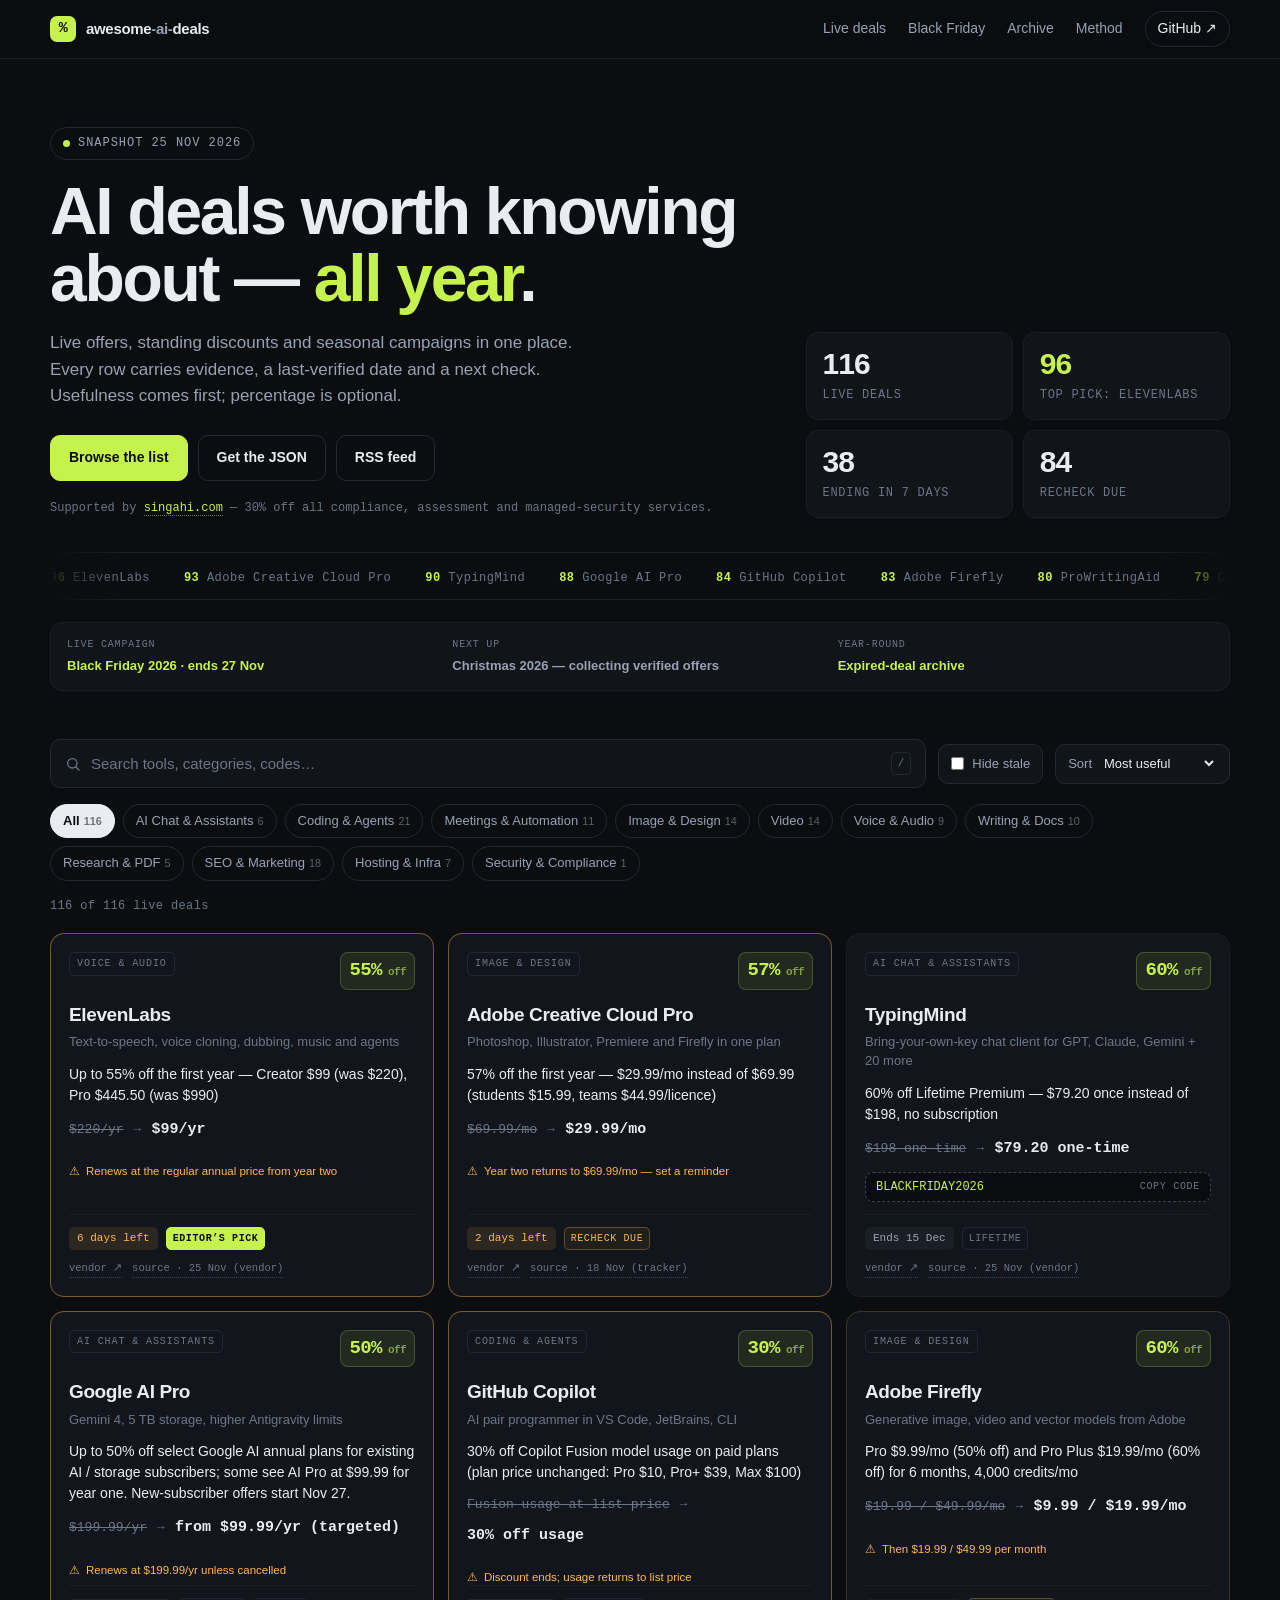
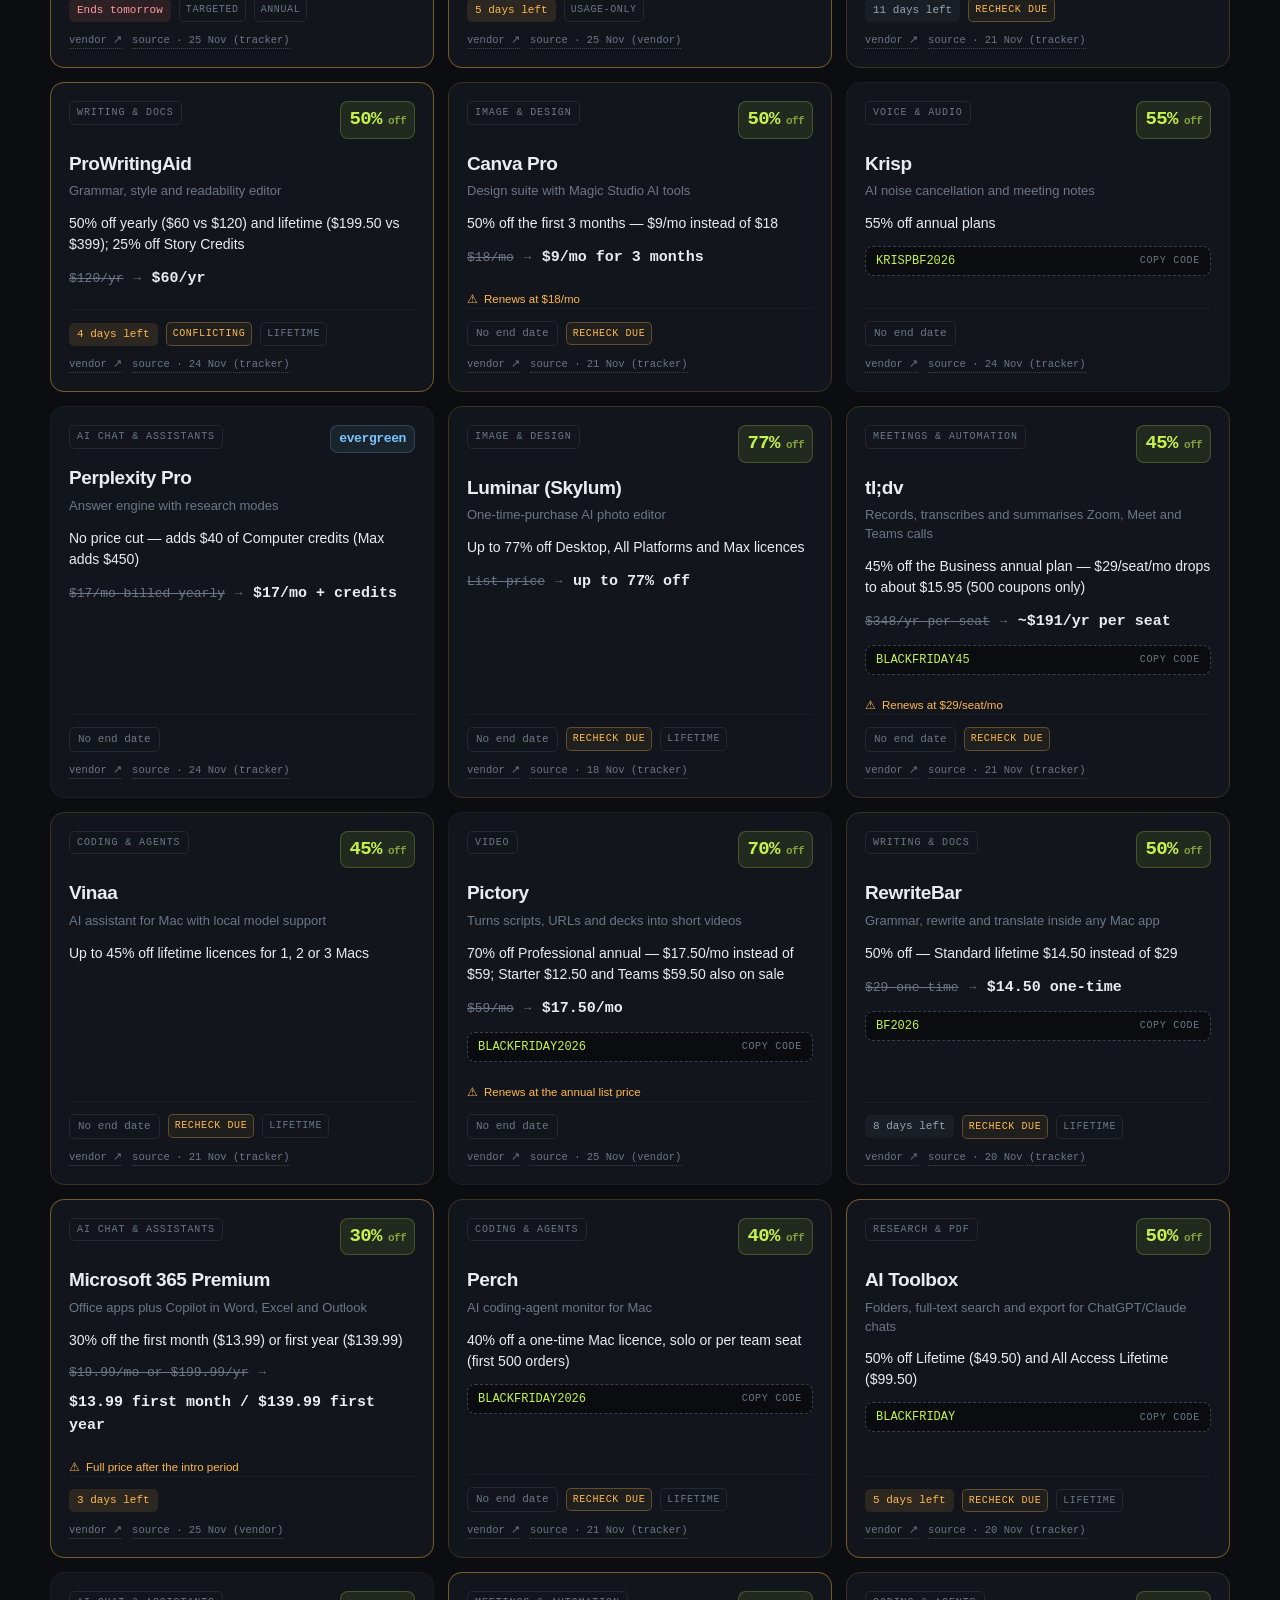
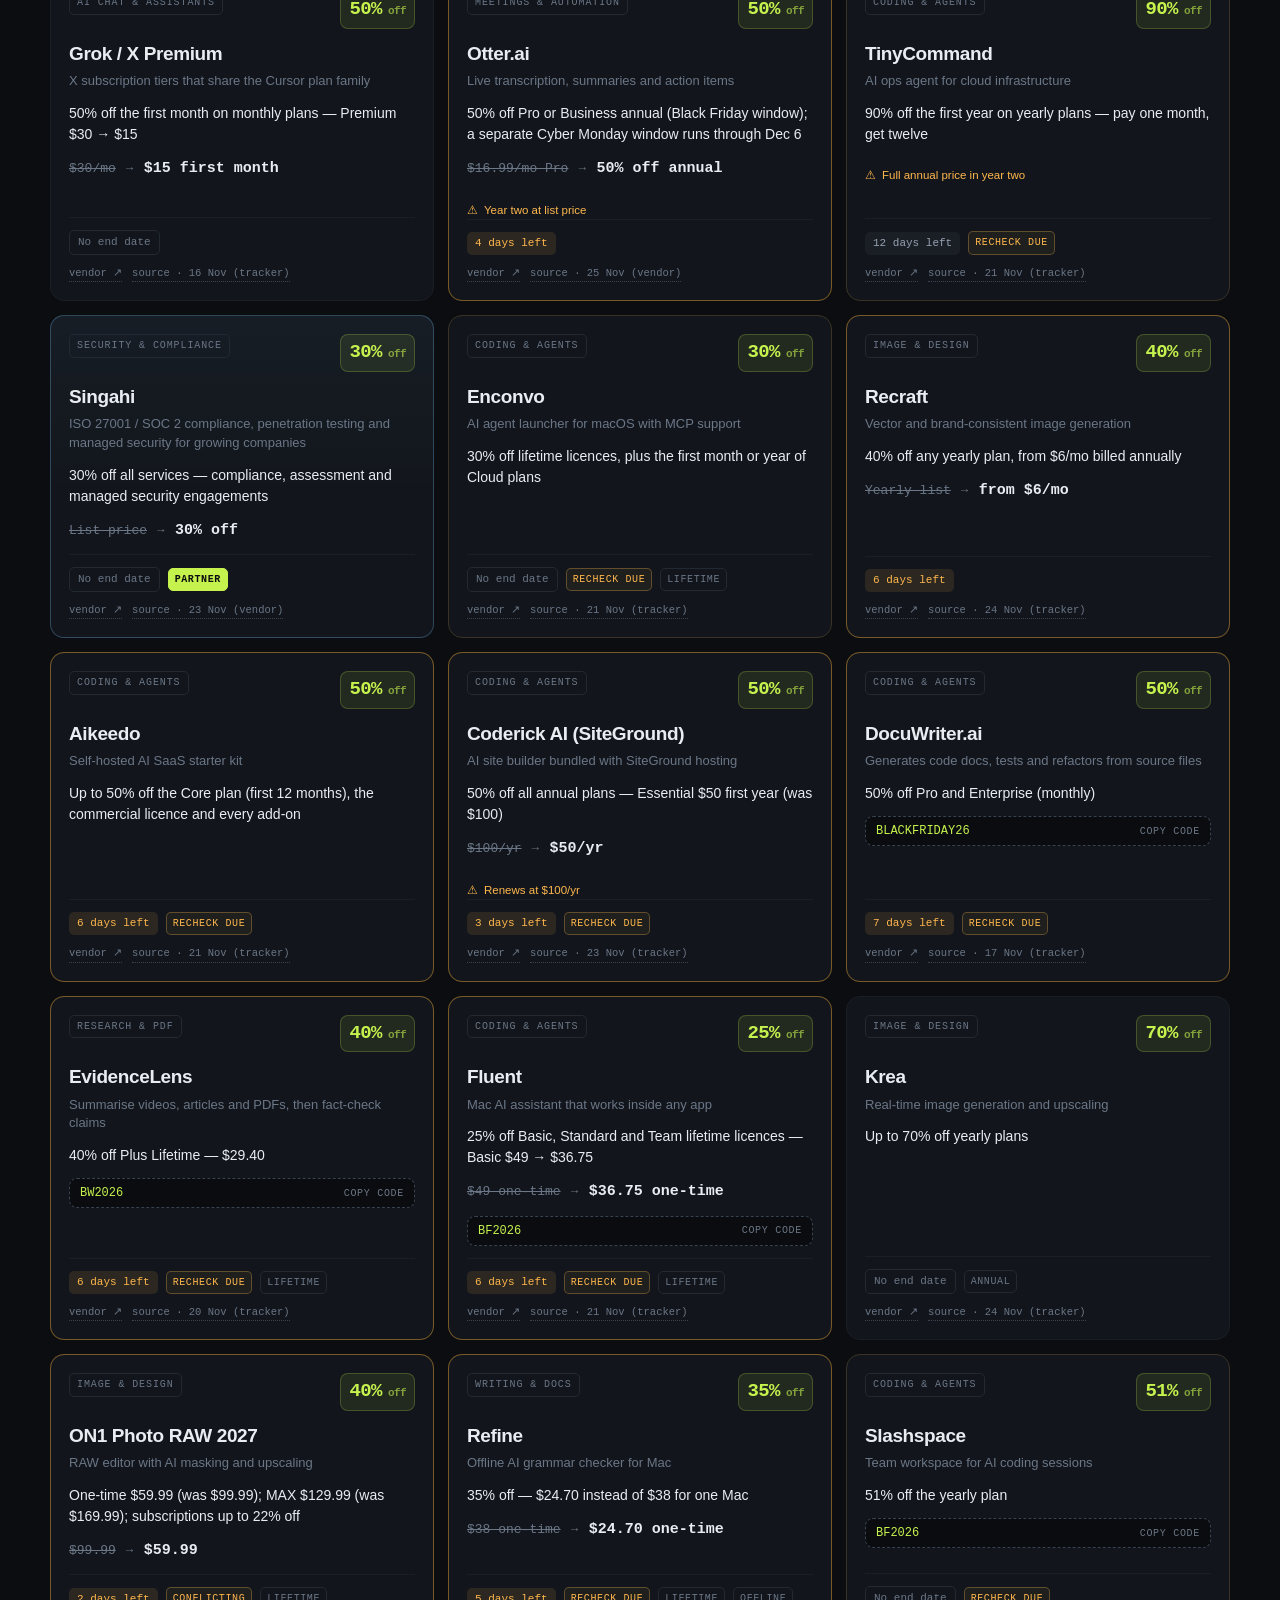
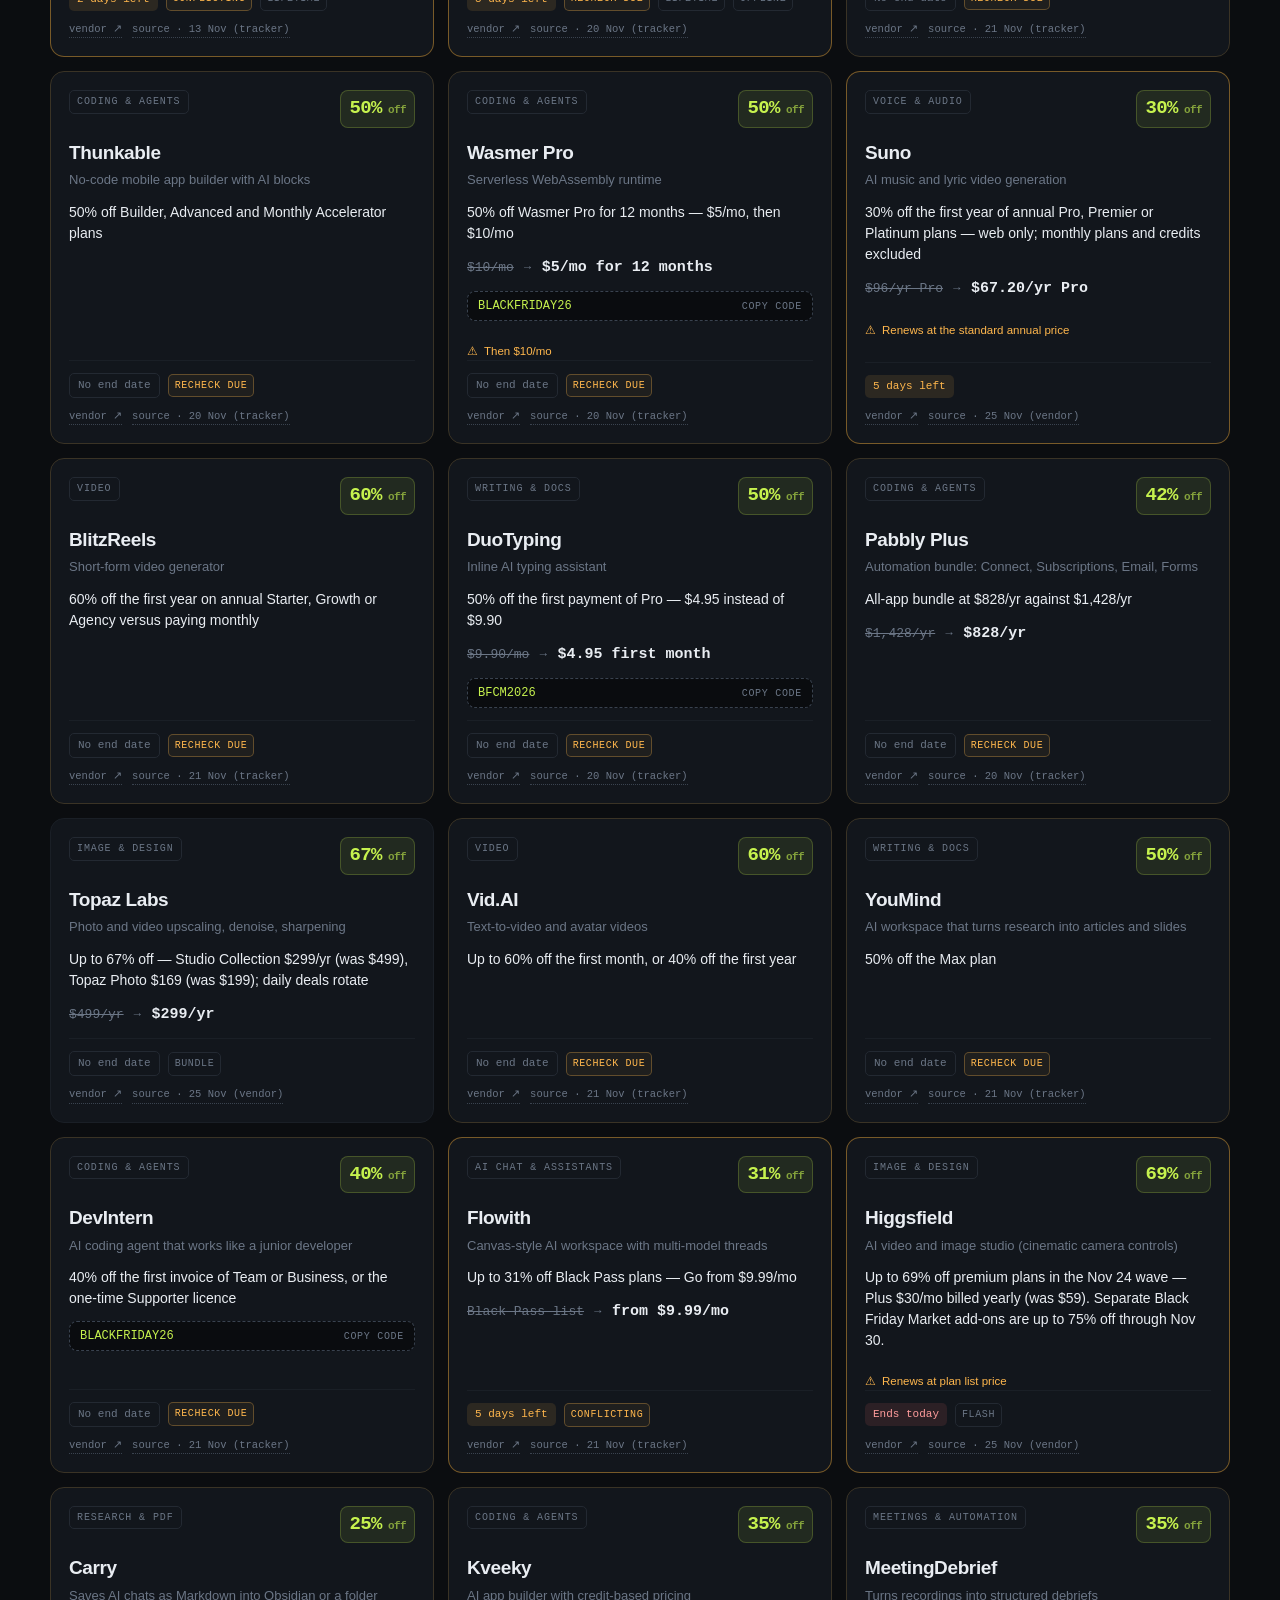
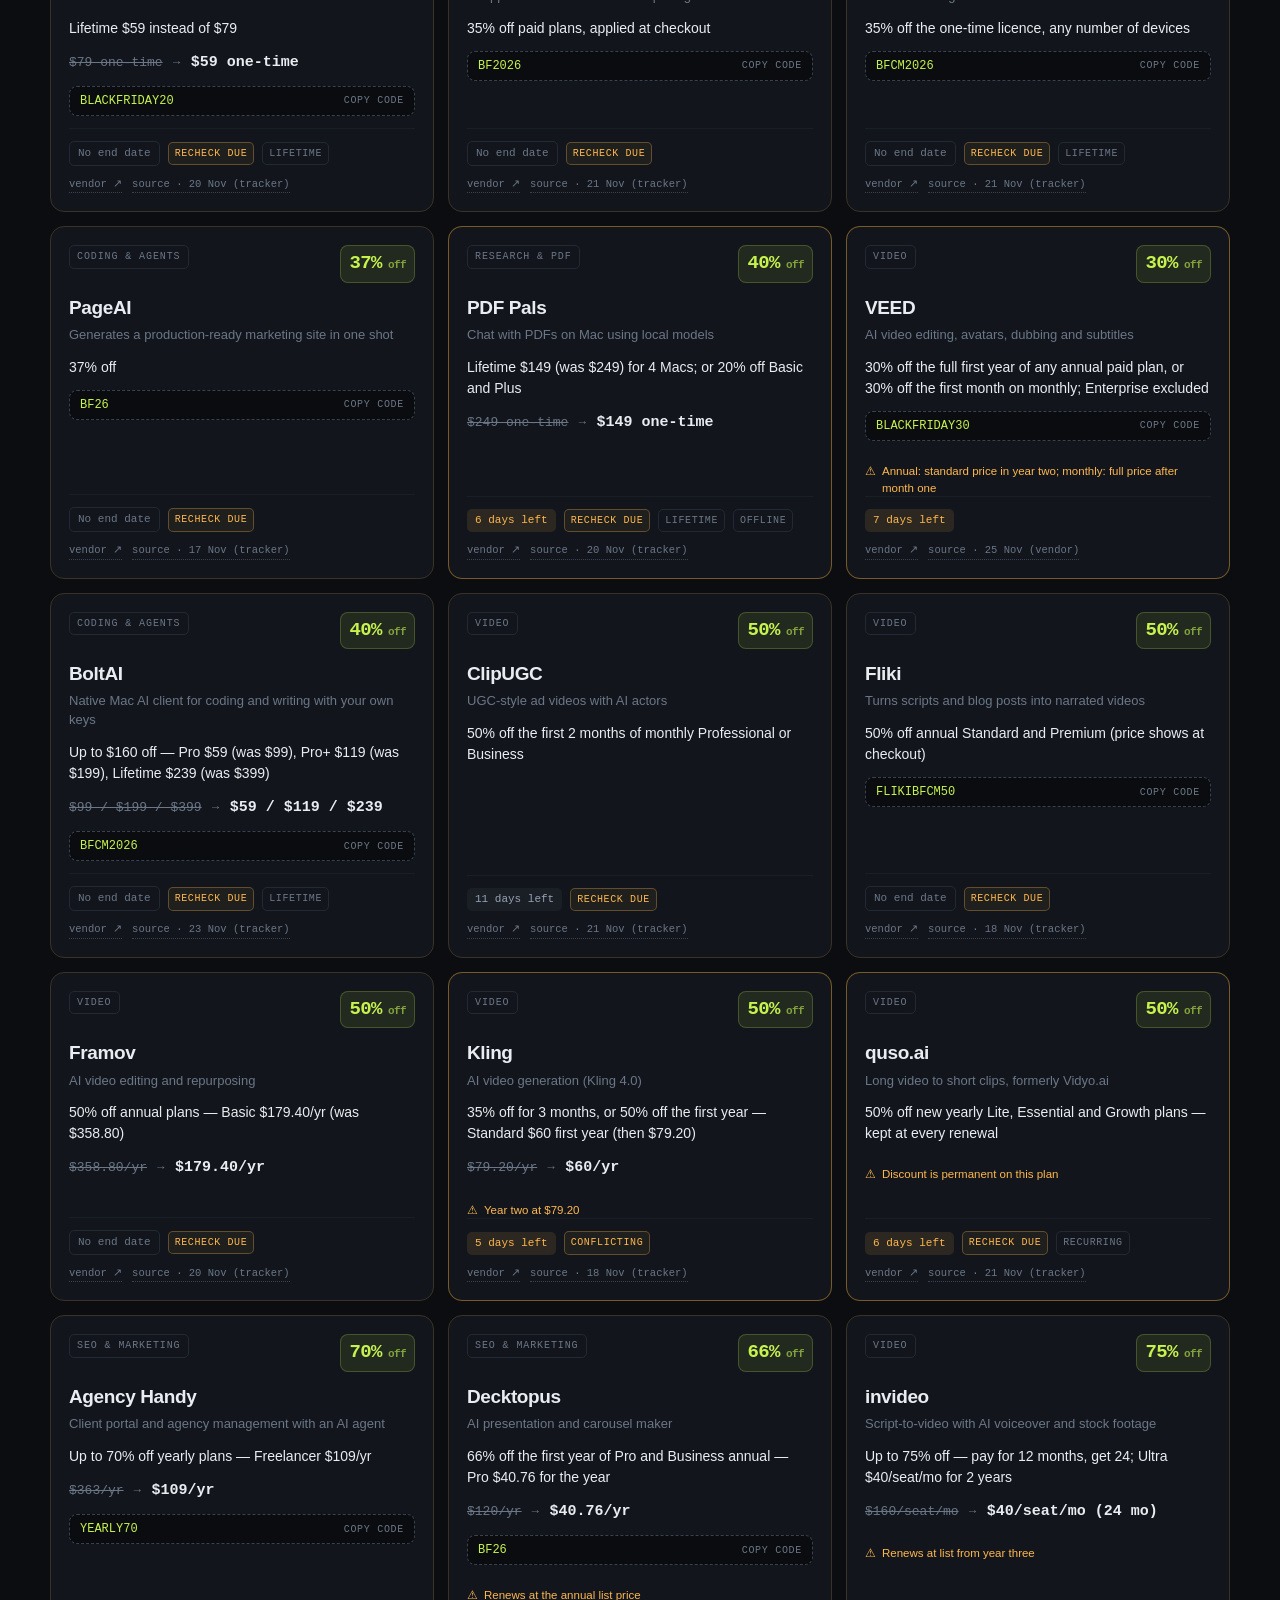
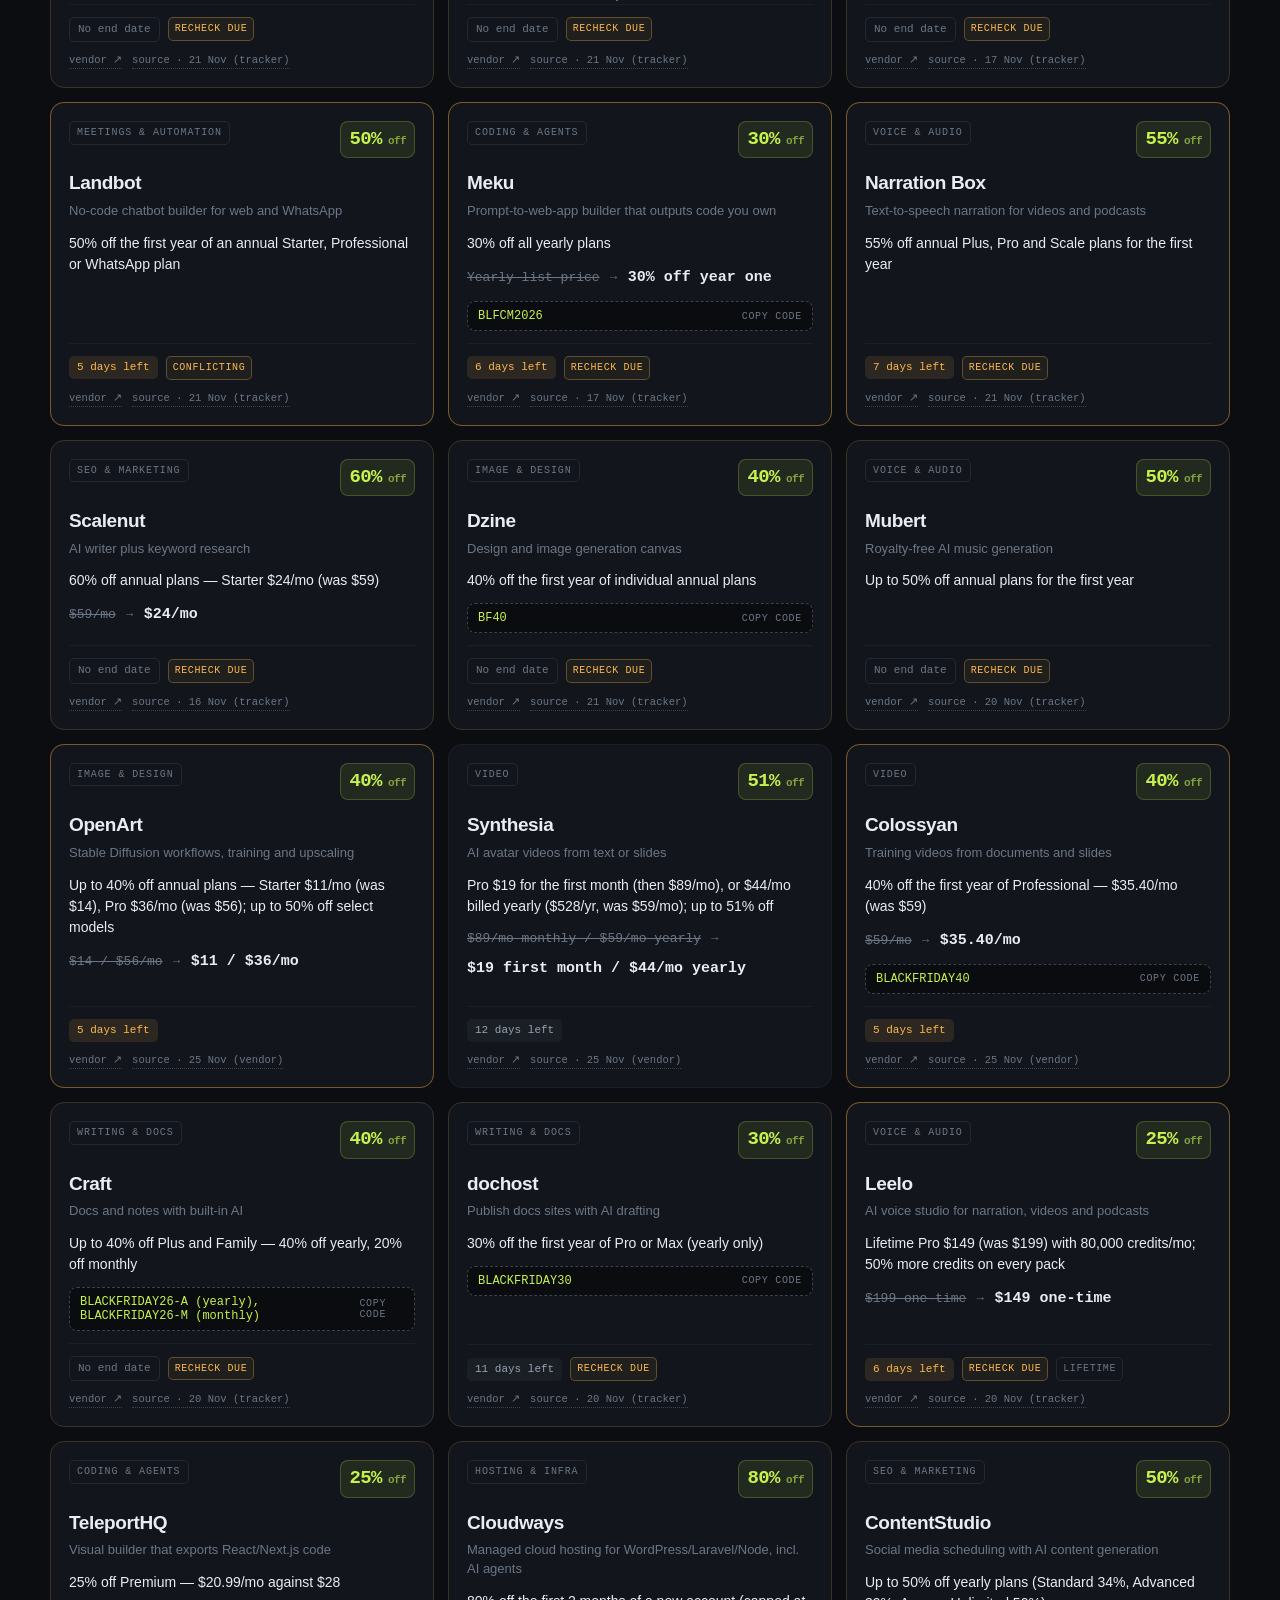
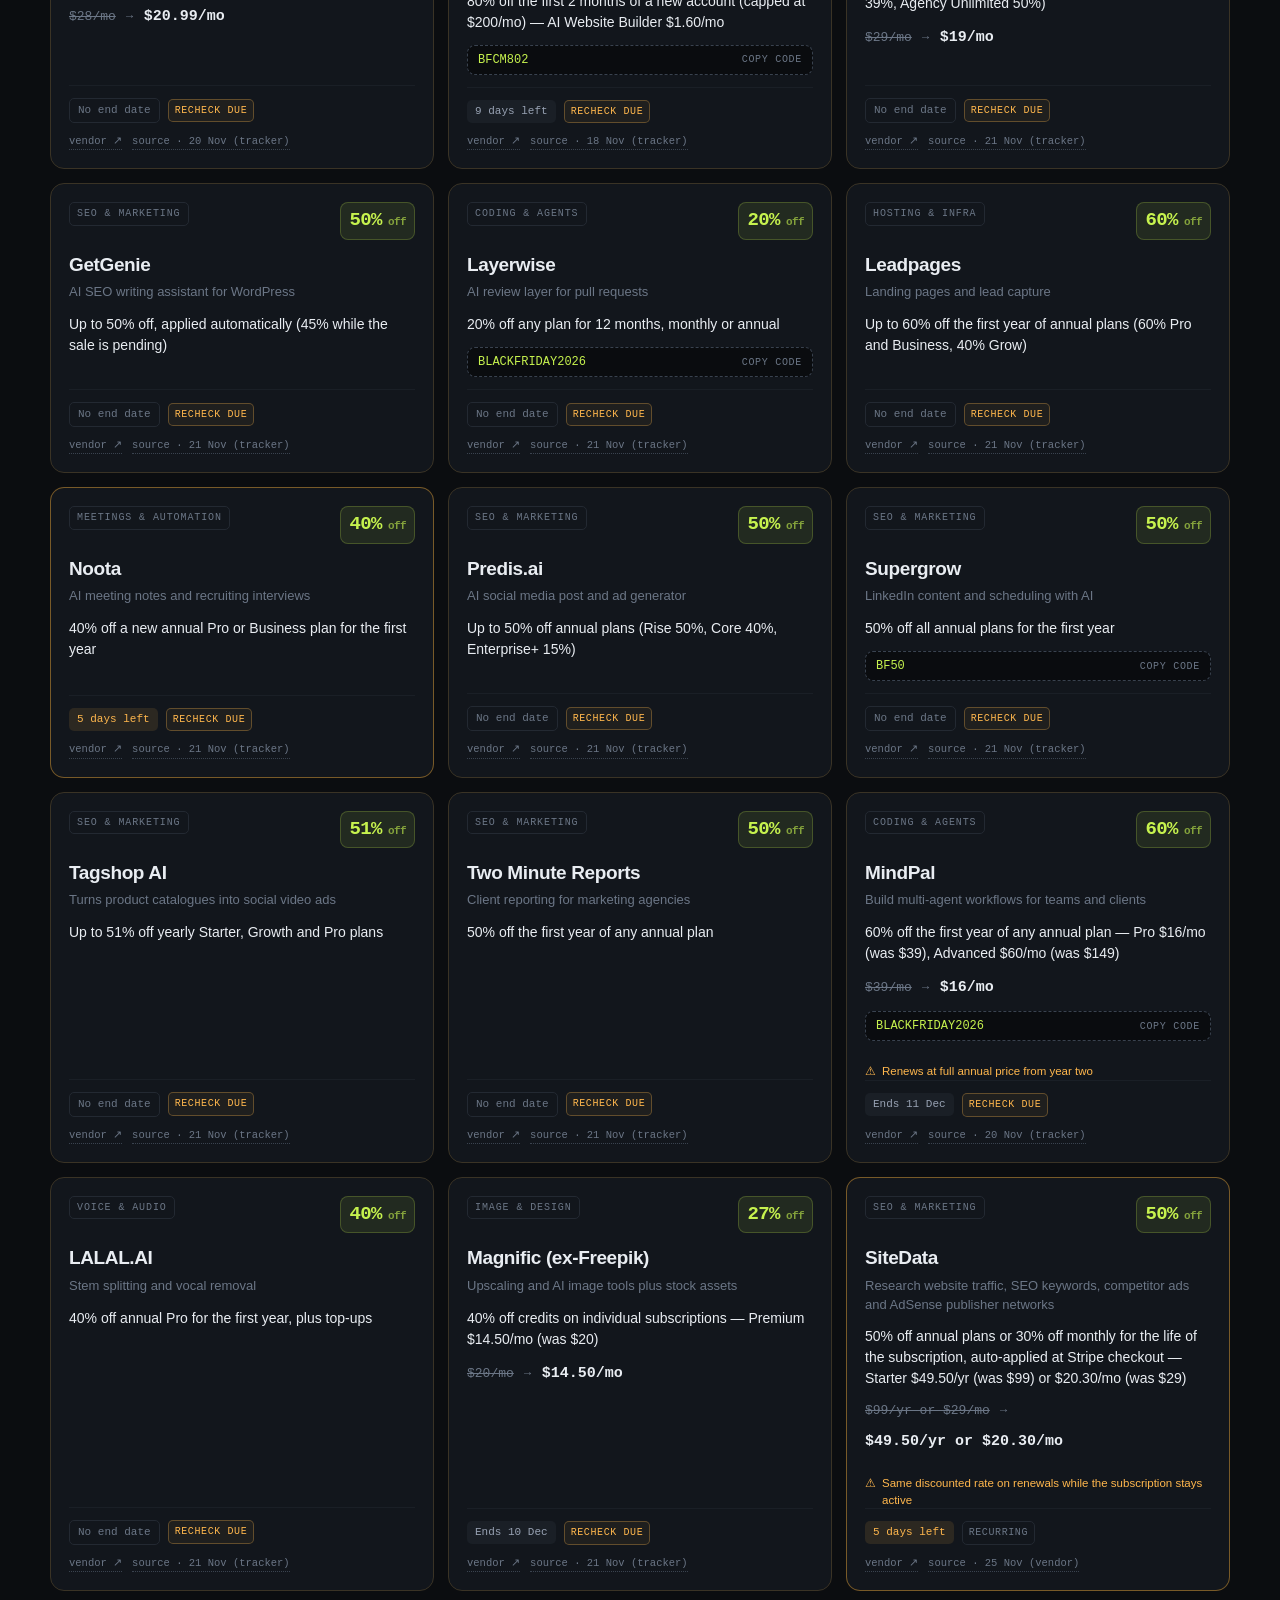
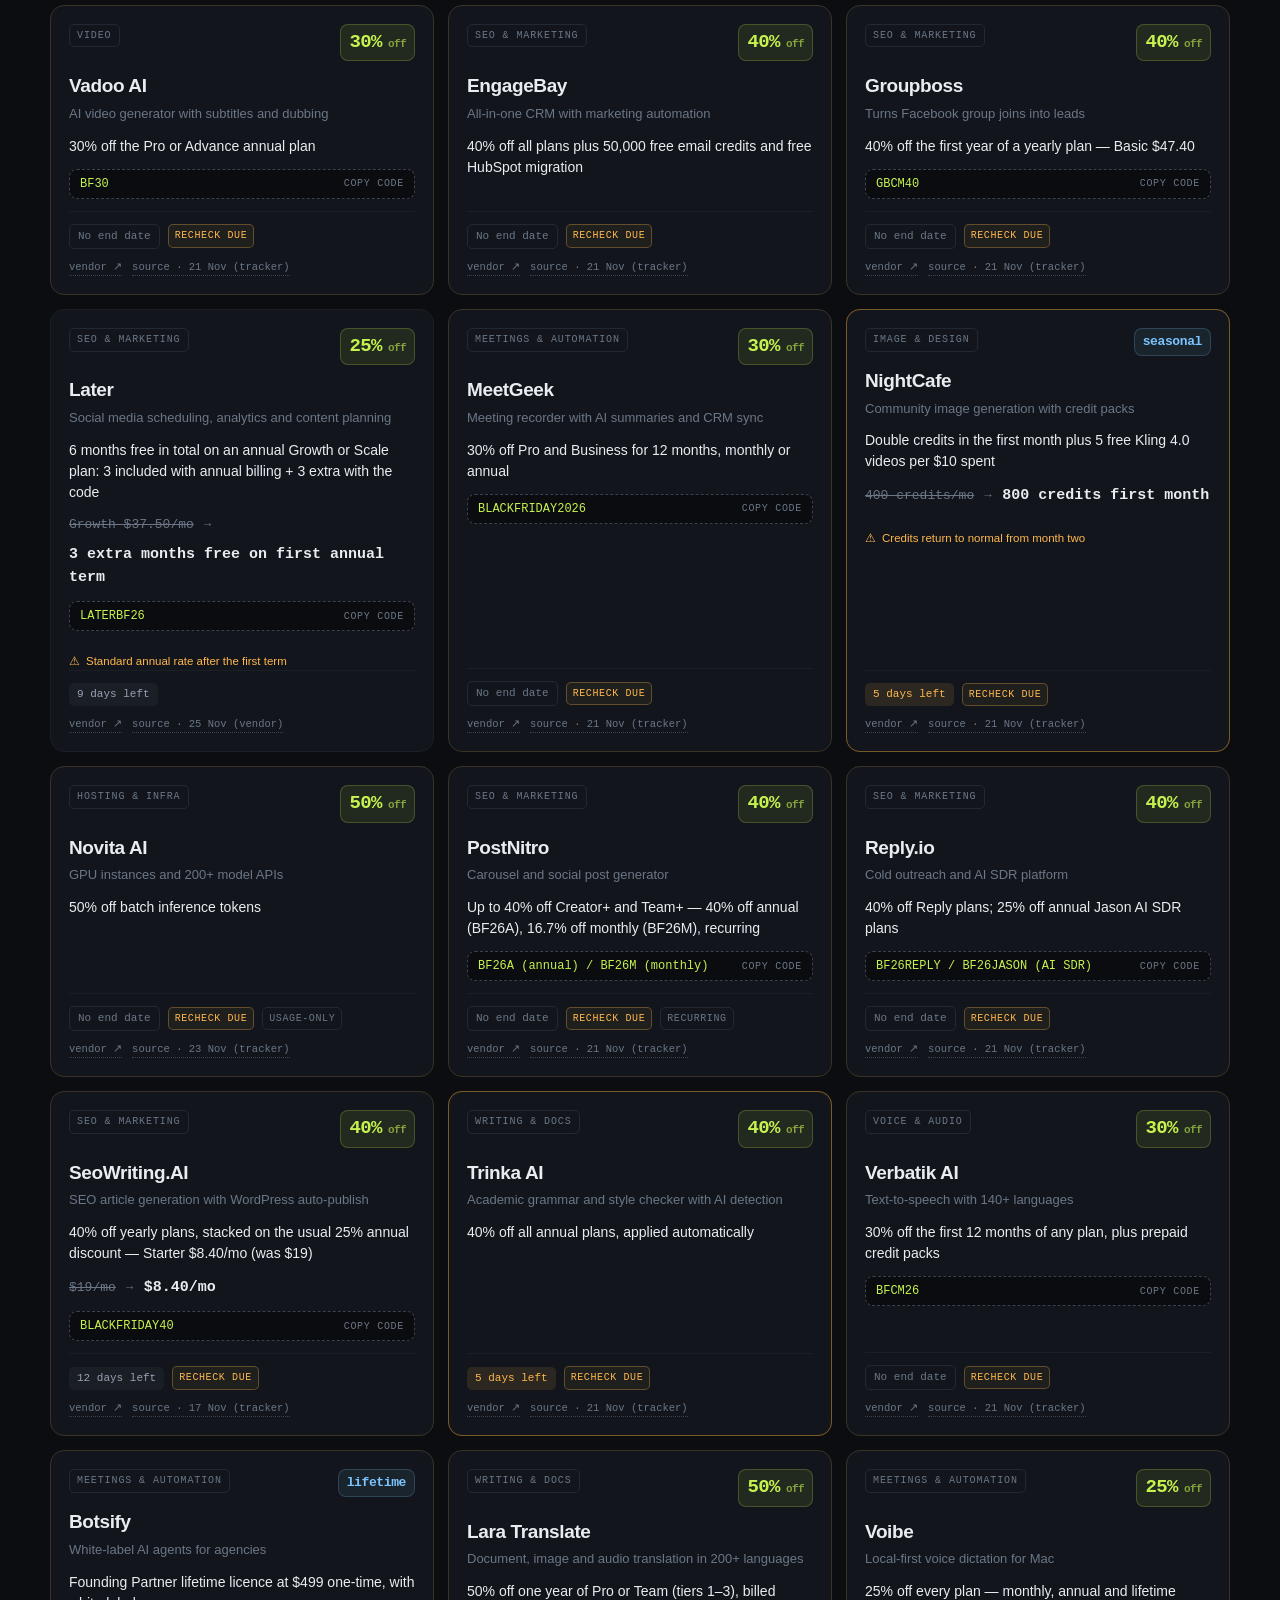
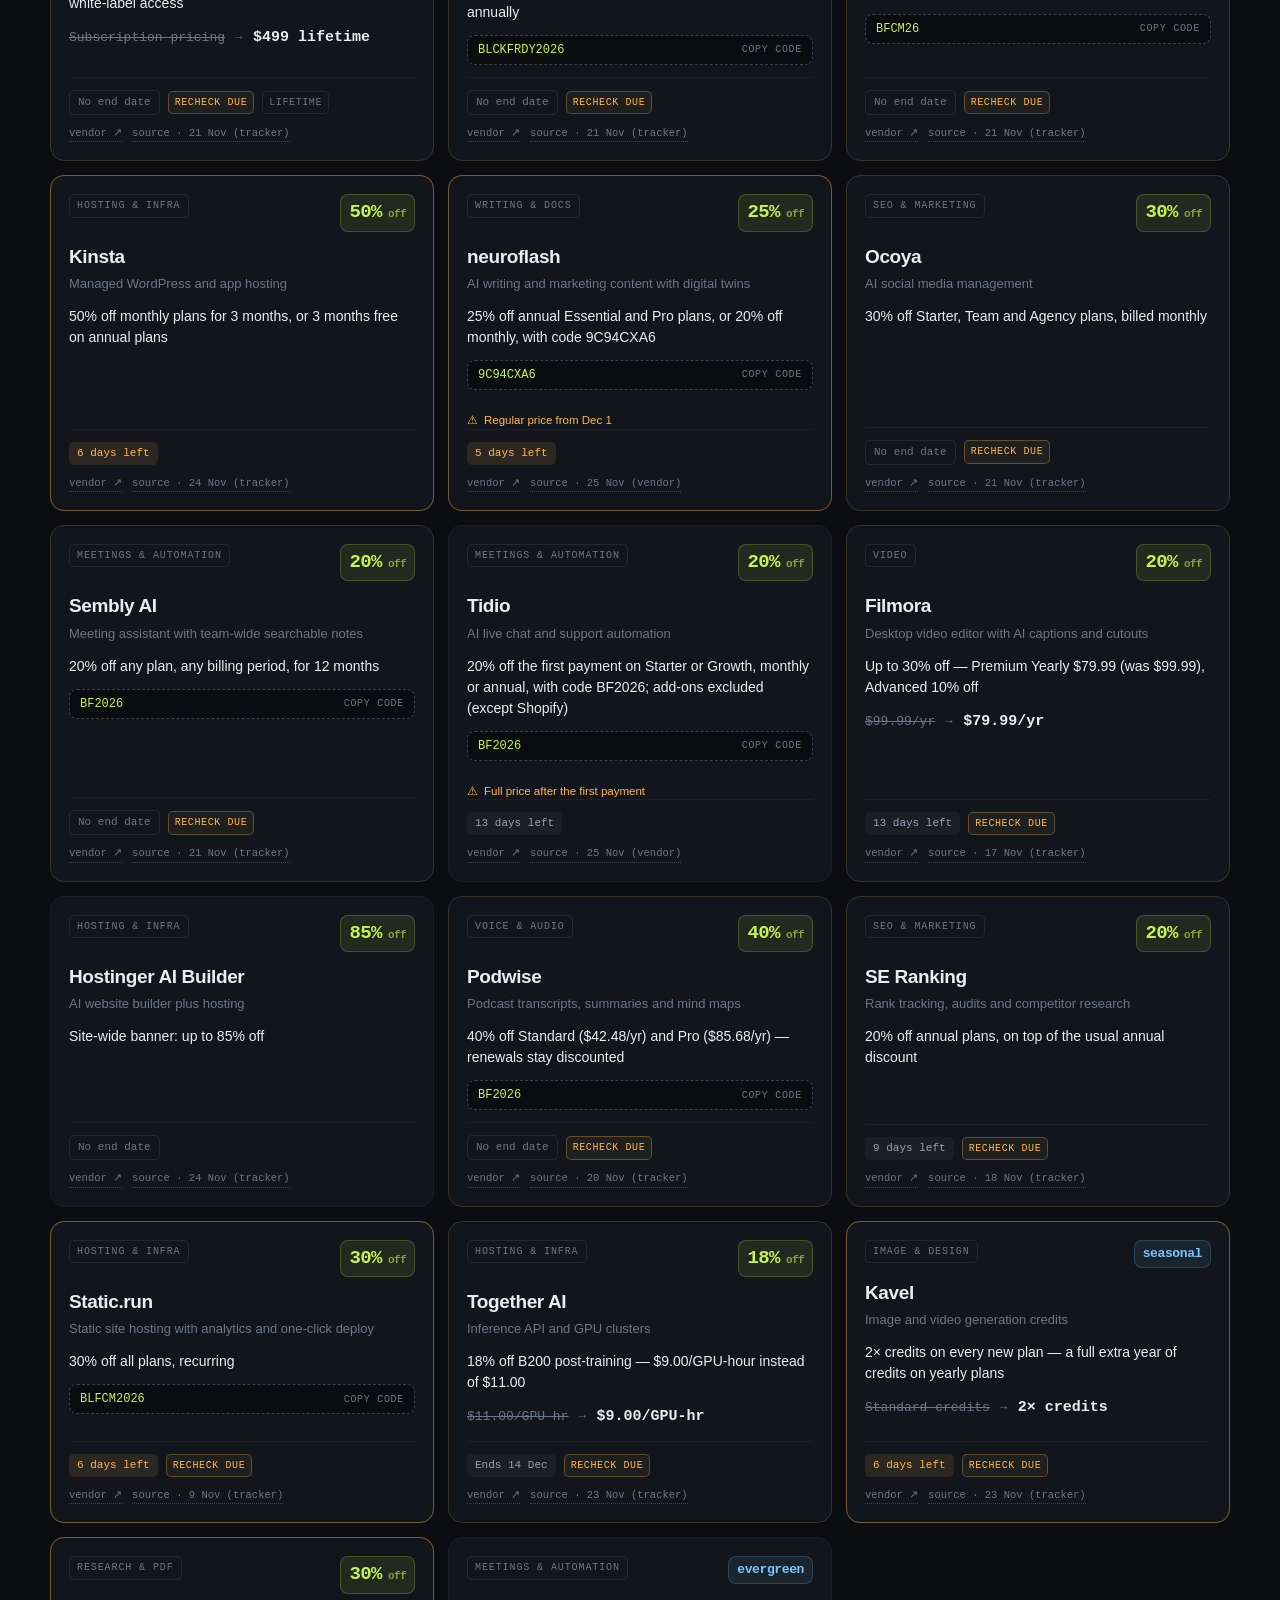
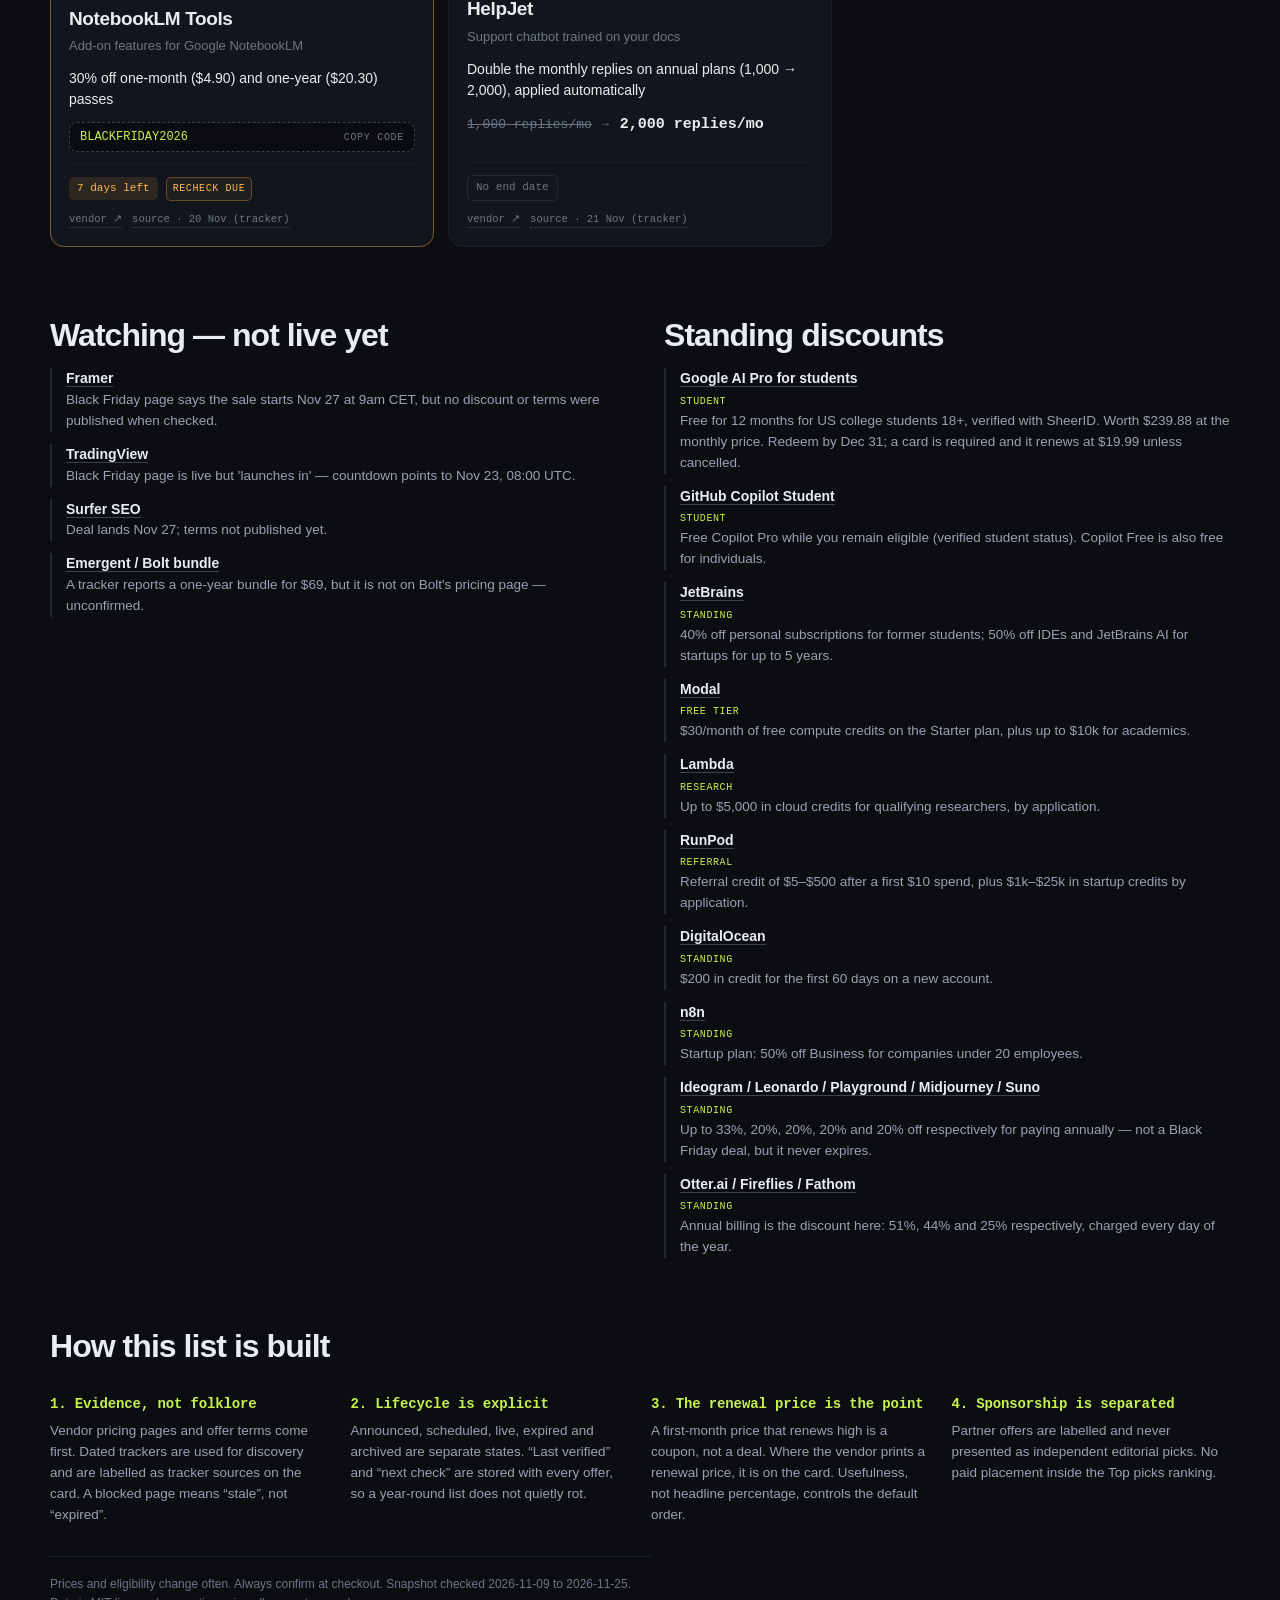
==== commit 58f646ca: "fix: show latest verification evidence on cards and in README" ====
--- a/index.html
+++ b/index.html
@@ -82,7 +82,7 @@
       <button class="linkish" id="reset" hidden>Clear filters</button>
     </div>
 
-    <div class="grid" id="grid"><article class="card ending"><a class="stretched" href="https://elevenlabs.io/pricing" target="_blank" rel="noopener" aria-label="Open ElevenLabs offer"></a><div class="card-head"><span class="cat">Voice &amp; Audio</span><div class="disc">55%<span style="font-size:11px;opacity:.6"> off</span></div></div><h3>ElevenLabs</h3><p class="what">Text-to-speech, voice cloning, dubbing, music and agents</p><p class="deal">Up to 55% off the first year — Creator $99 (was $220), Pro $445.50 (was $990)</p><div class="price"><span class="before">$220/yr</span><span class="arrow">→</span><span class="after">$99/yr</span></div><p class="renewal">Renews at the regular annual price from year two</p><div class="meta"><span class="ends warm" title="11:59 PM ET; offer ran Nov 16 – Dec 1">6 days left</span><span class="tagpill pick">Editor’s pick</span></div><p class="src"><a href="https://elevenlabs.io/pricing" target="_blank" rel="noopener">vendor ↗</a><a href="https://join.elevenlabs.io/bfcm/terms" target="_blank" rel="noopener">source · 25 Nov (vendor)</a></p></article><article class="card ending stale-card"><a class="stretched" href="https://www.adobe.com/creativecloud/plans.html" target="_blank" rel="noopener" aria-label="Open Adobe Creative Cloud Pro offer"></a><div class="card-head"><span class="cat">Image &amp; Design</span><div class="disc">57%<span style="font-size:11px;opacity:.6"> off</span></div></div><h3>Adobe Creative Cloud Pro</h3><p class="what">Photoshop, Illustrator, Premiere and Firefly in one plan</p><p class="deal">57% off the first year — $29.99/mo instead of $69.99 (students $15.99, teams $44.99/licence)</p><div class="price"><span class="before">$69.99/mo</span><span class="arrow">→</span><span class="after">$29.99/mo</span></div><p class="renewal">Year two returns to $69.99/mo — set a reminder</p><div class="meta"><span class="ends warm" title="Official terms: Nov 13–27, 2026">2 days left</span><span class="tagpill stale">recheck due</span></div><p class="src"><a href="https://www.adobe.com/creativecloud/plans.html" target="_blank" rel="noopener">vendor ↗</a><a href="https://www.prompthackers.co/ai-tools/black-friday-deals" target="_blank" rel="noopener">source · 18 Nov (tracker)</a></p></article><article class="card"><a class="stretched" href="https://www.typingmind.com/buy" target="_blank" rel="noopener" aria-label="Open TypingMind offer"></a><div class="card-head"><span class="cat">AI Chat &amp; Assistants</span><div class="disc">60%<span style="font-size:11px;opacity:.6"> off</span></div></div><h3>TypingMind</h3><p class="what">Bring-your-own-key chat client for GPT, Claude, Gemini + 20 more</p><p class="deal">60% off Lifetime Premium — $79.20 once instead of $198, no subscription</p><div class="price"><span class="before">$198 one-time</span><span class="arrow">→</span><span class="after">$79.20 one-time</span></div><div class="code-row"><button class="code" data-code="BLACKFRIDAY2026" title="Click to copy"><span>BLACKFRIDAY2026</span><span class="hint">copy code</span></button></div><div class="meta"><span class="ends " title="Vendor docs say Dec 15; some trackers report Nov 30 — confirm at checkout">Ends 15 Dec</span><span class="tagpill">lifetime</span></div><p class="src"><a href="https://www.typingmind.com/buy" target="_blank" rel="noopener">vendor ↗</a><a href="https://docs.typingmind.com/resources/ai-black-friday-deals" target="_blank" rel="noopener">source · 25 Nov (vendor)</a></p></article><article class="card ending"><a class="stretched" href="https://one.google.com/about/plans" target="_blank" rel="noopener" aria-label="Open Google AI Pro offer"></a><div class="card-head"><span class="cat">AI Chat &amp; Assistants</span><div class="disc">50%<span style="font-size:11px;opacity:.6"> off</span></div></div><h3>Google AI Pro</h3><p class="what">Gemini 4, 5 TB storage, higher Antigravity limits</p><p class="deal">Up to 50% off select Google AI annual plans for existing AI / storage subscribers; some see AI Pro at $99.99 for year one. New-subscriber offers start Nov 27.</p><div class="price"><span class="before">$199.99/yr</span><span class="arrow">→</span><span class="after">from $99.99/yr (targeted)</span></div><p class="renewal">Renews at $199.99/yr unless cancelled</p><div class="meta"><span class="ends hot" title="Member early access through Nov 26; exact offer depends on current plan">Ends tomorrow</span><span class="tagpill">targeted</span><span class="tagpill">annual</span></div><p class="src"><a href="https://one.google.com/about/plans" target="_blank" rel="noopener">vendor ↗</a><a href="https://whichaicoder.com/ai-coding-black-friday-deals/" target="_blank" rel="noopener">source · 25 Nov (tracker)</a></p></article><article class="card ending"><a class="stretched" href="https://github.com/features/copilot/plans" target="_blank" rel="noopener" aria-label="Open GitHub Copilot offer"></a><div class="card-head"><span class="cat">Coding &amp; Agents</span><div class="disc">30%<span style="font-size:11px;opacity:.6"> off</span></div></div><h3>GitHub Copilot</h3><p class="what">AI pair programmer in VS Code, JetBrains, CLI</p><p class="deal">30% off Copilot Fusion model usage on paid plans (plan price unchanged: Pro $10, Pro+ $39, Max $100)</p><div class="price"><span class="before">Fusion usage at list price</span><span class="arrow">→</span><span class="after">30% off usage</span></div><p class="renewal">Discount ends; usage returns to list price</p><div class="meta"><span class="ends warm" title="">5 days left</span><span class="tagpill">usage-only</span></div><p class="src"><a href="https://github.com/features/copilot/plans" target="_blank" rel="noopener">vendor ↗</a><a href="https://whichaicoder.com/ai-coding-black-friday-deals/" target="_blank" rel="noopener">source · 25 Nov (tracker)</a></p></article><article class="card stale-card"><a class="stretched" href="https://www.adobe.com/products/firefly/plans.html" target="_blank" rel="noopener" aria-label="Open Adobe Firefly offer"></a><div class="card-head"><span class="cat">Image &amp; Design</span><div class="disc">60%<span style="font-size:11px;opacity:.6"> off</span></div></div><h3>Adobe Firefly</h3><p class="what">Generative image, video and vector models from Adobe</p><p class="deal">Pro $9.99/mo (50% off) and Pro Plus $19.99/mo (60% off) for 6 months, 4,000 credits/mo</p><div class="price"><span class="before">$19.99 / $49.99/mo</span><span class="arrow">→</span><span class="after">$9.99 / $19.99/mo</span></div><p class="renewal">Then $19.99 / $49.99 per month</p><div class="meta"><span class="ends " title="">11 days left</span><span class="tagpill stale">recheck due</span></div><p class="src"><a href="https://www.adobe.com/products/firefly/plans.html" target="_blank" rel="noopener">vendor ↗</a><a href="https://howtoai.com/ai-black-friday-deals/" target="_blank" rel="noopener">source · 21 Nov (tracker)</a></p></article><article class="card ending"><a class="stretched" href="https://prowritingaid.com/pricing" target="_blank" rel="noopener" aria-label="Open ProWritingAid offer"></a><div class="card-head"><span class="cat">Writing &amp; Docs</span><div class="disc">50%<span style="font-size:11px;opacity:.6"> off</span></div></div><h3>ProWritingAid</h3><p class="what">Grammar, style and readability editor</p><p class="deal">50% off yearly ($60 vs $120) and lifetime ($199.50 vs $399); 25% off Story Credits</p><div class="price"><span class="before">$120/yr</span><span class="arrow">→</span><span class="after">$60/yr</span></div><div class="meta"><span class="ends warm" title="11:59 PM PT — the vendor blog says Dec 4, go by the pricing page">4 days left</span><span class="tagpill stale">conflicting</span><span class="tagpill">lifetime</span></div><p class="src"><a href="https://prowritingaid.com/pricing" target="_blank" rel="noopener">vendor ↗</a><a href="https://www.prompthackers.co/ai-tools/black-friday-deals" target="_blank" rel="noopener">source · 24 Nov (tracker)</a></p></article><article class="card stale-card"><a class="stretched" href="https://www.canva.com/pricing/" target="_blank" rel="noopener" aria-label="Open Canva Pro offer"></a><div class="card-head"><span class="cat">Image &amp; Design</span><div class="disc">50%<span style="font-size:11px;opacity:.6"> off</span></div></div><h3>Canva Pro</h3><p class="what">Design suite with Magic Studio AI tools</p><p class="deal">50% off the first 3 months — $9/mo instead of $18</p><div class="price"><span class="before">$18/mo</span><span class="arrow">→</span><span class="after">$9/mo for 3 months</span></div><p class="renewal">Renews at $18/mo</p><div class="meta"><span class="ends open" title="No end date printed">No end date</span><span class="tagpill stale">recheck due</span></div><p class="src"><a href="https://www.canva.com/pricing/" target="_blank" rel="noopener">vendor ↗</a><a href="https://howtoai.com/ai-black-friday-deals/" target="_blank" rel="noopener">source · 21 Nov (tracker)</a></p></article><article class="card"><a class="stretched" href="https://krisp.ai/pricing/" target="_blank" rel="noopener" aria-label="Open Krisp offer"></a><div class="card-head"><span class="cat">Voice &amp; Audio</span><div class="disc">55%<span style="font-size:11px;opacity:.6"> off</span></div></div><h3>Krisp</h3><p class="what">AI noise cancellation and meeting notes</p><p class="deal">55% off annual plans</p><div class="code-row"><button class="code" data-code="KRISPBF2026" title="Click to copy"><span>KRISPBF2026</span><span class="hint">copy code</span></button></div><div class="meta"><span class="ends open" title="No end date printed">No end date</span></div><p class="src"><a href="https://krisp.ai/pricing/" target="_blank" rel="noopener">vendor ↗</a><a href="https://buildstacktools.com/guides/black-friday-ai-dev-tool-deals-2026.html" target="_blank" rel="noopener">source · 24 Nov (tracker)</a></p></article><article class="card"><a class="stretched" href="https://www.perplexity.ai/pro" target="_blank" rel="noopener" aria-label="Open Perplexity Pro offer"></a><div class="card-head"><span class="cat">AI Chat &amp; Assistants</span><div class="disc na">evergreen</div></div><h3>Perplexity Pro</h3><p class="what">Answer engine with research modes</p><p class="deal">No price cut — adds $40 of Computer credits (Max adds $450)</p><div class="price"><span class="before">$17/mo billed yearly</span><span class="arrow">→</span><span class="after">$17/mo + credits</span></div><div class="meta"><span class="ends open" title="&#x27;Limited time&#x27;, undated">No end date</span></div><p class="src"><a href="https://www.perplexity.ai/pro" target="_blank" rel="noopener">vendor ↗</a><a href="https://www.zemith.com/en/contents/ai-black-friday-deals" target="_blank" rel="noopener">source · 24 Nov (tracker)</a></p></article><article class="card stale-card"><a class="stretched" href="https://skylum.com/luminar" target="_blank" rel="noopener" aria-label="Open Luminar (Skylum) offer"></a><div class="card-head"><span class="cat">Image &amp; Design</span><div class="disc">77%<span style="font-size:11px;opacity:.6"> off</span></div></div><h3>Luminar (Skylum)</h3><p class="what">One-time-purchase AI photo editor</p><p class="deal">Up to 77% off Desktop, All Platforms and Max licences</p><div class="price"><span class="before">List price</span><span class="arrow">→</span><span class="after">up to 77% off</span></div><div class="meta"><span class="ends open" title="No end date printed">No end date</span><span class="tagpill stale">recheck due</span><span class="tagpill">lifetime</span></div><p class="src"><a href="https://skylum.com/luminar" target="_blank" rel="noopener">vendor ↗</a><a href="https://www.prompthackers.co/ai-tools/black-friday-deals" target="_blank" rel="noopener">source · 18 Nov (tracker)</a></p></article><article class="card stale-card"><a class="stretched" href="https://vinaa.app/pricing" target="_blank" rel="noopener" aria-label="Open Vinaa offer"></a><div class="card-head"><span class="cat">Coding &amp; Agents</span><div class="disc">45%<span style="font-size:11px;opacity:.6"> off</span></div></div><h3>Vinaa</h3><p class="what">AI assistant for Mac with local model support</p><p class="deal">Up to 45% off lifetime licences for 1, 2 or 3 Macs</p><div class="meta"><span class="ends open" title="No end date printed">No end date</span><span class="tagpill stale">recheck due</span><span class="tagpill">lifetime</span></div><p class="src"><a href="https://vinaa.app/pricing" target="_blank" rel="noopener">vendor ↗</a><a href="https://aideals.app/deals/black-friday" target="_blank" rel="noopener">source · 21 Nov (tracker)</a></p></article><article class="card stale-card"><a class="stretched" href="https://tldv.io/pricing/" target="_blank" rel="noopener" aria-label="Open tl;dv offer"></a><div class="card-head"><span class="cat">Meetings &amp; Automation</span><div class="disc">45%<span style="font-size:11px;opacity:.6"> off</span></div></div><h3>tl;dv</h3><p class="what">Records, transcribes and summarises Zoom, Meet and Teams calls</p><p class="deal">45% off the Business annual plan — $29/seat/mo drops to about $15.95 (500 coupons only)</p><div class="price"><span class="before">$348/yr per seat</span><span class="arrow">→</span><span class="after">~$191/yr per seat</span></div><div class="code-row"><button class="code" data-code="BLACKFRIDAY45" title="Click to copy"><span>BLACKFRIDAY45</span><span class="hint">copy code</span></button></div><p class="renewal">Renews at $29/seat/mo</p><div class="meta"><span class="ends open" title="No end date; capped at 500 coupons">No end date</span><span class="tagpill stale">recheck due</span></div><p class="src"><a href="https://tldv.io/pricing/" target="_blank" rel="noopener">vendor ↗</a><a href="https://aiincontext.com/articles/bf2026-ai-meeting-notes-tools" target="_blank" rel="noopener">source · 21 Nov (tracker)</a></p></article><article class="card"><a class="stretched" href="https://pictory.ai/pricing/" target="_blank" rel="noopener" aria-label="Open Pictory offer"></a><div class="card-head"><span class="cat">Video</span><div class="disc">70%<span style="font-size:11px;opacity:.6"> off</span></div></div><h3>Pictory</h3><p class="what">Turns scripts, URLs and decks into short videos</p><p class="deal">70% off Professional annual — $17.50/mo instead of $59; Starter $12.50 and Teams $59.50 also on sale</p><div class="price"><span class="before">$59/mo</span><span class="arrow">→</span><span class="after">$17.50/mo</span></div><div class="code-row"><button class="code" data-code="BLACKFRIDAY2026" title="Click to copy"><span>BLACKFRIDAY2026</span><span class="hint">copy code</span></button></div><p class="renewal">Renews at the annual list price</p><div class="meta"><span class="ends open" title="Labelled &#x27;Black Friday Offer&#x27;, no written end date">No end date</span></div><p class="src"><a href="https://pictory.ai/pricing/" target="_blank" rel="noopener">vendor ↗</a><a href="https://pictory.ai/pricing/" target="_blank" rel="noopener">source · 25 Nov (vendor)</a></p></article><article class="card stale-card"><a class="stretched" href="https://rewritebar.com/" target="_blank" rel="noopener" aria-label="Open RewriteBar offer"></a><div class="card-head"><span class="cat">Writing &amp; Docs</span><div class="disc">50%<span style="font-size:11px;opacity:.6"> off</span></div></div><h3>RewriteBar</h3><p class="what">Grammar, rewrite and translate inside any Mac app</p><p class="deal">50% off — Standard lifetime $14.50 instead of $29</p><div class="price"><span class="before">$29 one-time</span><span class="arrow">→</span><span class="after">$14.50 one-time</span></div><div class="code-row"><button class="code" data-code="BF2026" title="Click to copy"><span>BF2026</span><span class="hint">copy code</span></button></div><div class="meta"><span class="ends " title="">8 days left</span><span class="tagpill stale">recheck due</span><span class="tagpill">lifetime</span></div><p class="src"><a href="https://rewritebar.com/" target="_blank" rel="noopener">vendor ↗</a><a href="https://docs.typingmind.com/resources/ai-black-friday-deals" target="_blank" rel="noopener">source · 20 Nov (tracker)</a></p></article><article class="card ending"><a class="stretched" href="https://www.microsoft.com/en-us/microsoft-365/buy/compare-all-microsoft-365-products" target="_blank" rel="noopener" aria-label="Open Microsoft 365 Premium offer"></a><div class="card-head"><span class="cat">AI Chat &amp; Assistants</span><div class="disc">30%<span style="font-size:11px;opacity:.6"> off</span></div></div><h3>Microsoft 365 Premium</h3><p class="what">Office apps plus Copilot in Word, Excel and Outlook</p><p class="deal">30% off the first month ($13.99) or first year ($139.99)</p><div class="price"><span class="before">$19.99/mo or $199.99/yr</span><span class="arrow">→</span><span class="after">$13.99 first month / $139.99 first year</span></div><p class="renewal">Full price after the intro period</p><div class="meta"><span class="ends warm" title="Microsoft Store Black Friday window Nov 19–28; offer while advertised">3 days left</span></div><p class="src"><a href="https://www.microsoft.com/en-us/microsoft-365/buy/compare-all-microsoft-365-products" target="_blank" rel="noopener">vendor ↗</a><a href="https://www.microsoft.com/en-us/store/b/black-friday" target="_blank" rel="noopener">source · 25 Nov (vendor)</a></p></article><article class="card stale-card"><a class="stretched" href="https://perch.dev/" target="_blank" rel="noopener" aria-label="Open Perch offer"></a><div class="card-head"><span class="cat">Coding &amp; Agents</span><div class="disc">40%<span style="font-size:11px;opacity:.6"> off</span></div></div><h3>Perch</h3><p class="what">AI coding-agent monitor for Mac</p><p class="deal">40% off a one-time Mac licence, solo or per team seat (first 500 orders)</p><div class="code-row"><button class="code" data-code="BLACKFRIDAY2026" title="Click to copy"><span>BLACKFRIDAY2026</span><span class="hint">copy code</span></button></div><div class="meta"><span class="ends open" title="No end date; 500-order cap">No end date</span><span class="tagpill stale">recheck due</span><span class="tagpill">lifetime</span></div><p class="src"><a href="https://perch.dev/" target="_blank" rel="noopener">vendor ↗</a><a href="https://aideals.app/deals/black-friday" target="_blank" rel="noopener">source · 21 Nov (tracker)</a></p></article><article class="card ending stale-card"><a class="stretched" href="https://aitoolbox.app/pricing" target="_blank" rel="noopener" aria-label="Open AI Toolbox offer"></a><div class="card-head"><span class="cat">Research &amp; PDF</span><div class="disc">50%<span style="font-size:11px;opacity:.6"> off</span></div></div><h3>AI Toolbox</h3><p class="what">Folders, full-text search and export for ChatGPT/Claude chats</p><p class="deal">50% off Lifetime ($49.50) and All Access Lifetime ($99.50)</p><div class="code-row"><button class="code" data-code="BLACKFRIDAY" title="Click to copy"><span>BLACKFRIDAY</span><span class="hint">copy code</span></button></div><div class="meta"><span class="ends warm" title="">5 days left</span><span class="tagpill stale">recheck due</span><span class="tagpill">lifetime</span></div><p class="src"><a href="https://aitoolbox.app/pricing" target="_blank" rel="noopener">vendor ↗</a><a href="https://docs.typingmind.com/resources/ai-black-friday-deals" target="_blank" rel="noopener">source · 20 Nov (tracker)</a></p></article><article class="card"><a class="stretched" href="https://grok.com/plans" target="_blank" rel="noopener" aria-label="Open Grok / X Premium offer"></a><div class="card-head"><span class="cat">AI Chat &amp; Assistants</span><div class="disc">50%<span style="font-size:11px;opacity:.6"> off</span></div></div><h3>Grok / X Premium</h3><p class="what">X subscription tiers that share the Cursor plan family</p><p class="deal">50% off the first month on monthly plans — Premium $30 → $15</p><div class="price"><span class="before">$30/mo</span><span class="arrow">→</span><span class="after">$15 first month</span></div><div class="meta"><span class="ends open" title="Standing promo, no end date">No end date</span></div><p class="src"><a href="https://grok.com/plans" target="_blank" rel="noopener">vendor ↗</a><a href="https://geotoolbox.ai/blog/black-friday-ai-deals" target="_blank" rel="noopener">source · 16 Nov (tracker)</a></p></article><article class="card ending"><a class="stretched" href="https://otter.ai/black-friday" target="_blank" rel="noopener" aria-label="Open Otter.ai offer"></a><div class="card-head"><span class="cat">Meetings &amp; Automation</span><div class="disc">50%<span style="font-size:11px;opacity:.6"> off</span></div></div><h3>Otter.ai</h3><p class="what">Live transcription, summaries and action items</p><p class="deal">50% off Pro or Business annual (Black Friday window); a separate Cyber Monday window runs through Dec 6</p><div class="price"><span class="before">$16.99/mo Pro</span><span class="arrow">→</span><span class="after">50% off annual</span></div><p class="renewal">Year two at list price</p><div class="meta"><span class="ends warm" title="Black Friday window ends Nov 29; Cyber Monday window ends Dec 6">4 days left</span></div><p class="src"><a href="https://otter.ai/black-friday" target="_blank" rel="noopener">vendor ↗</a><a href="https://otter.ai/black-friday" target="_blank" rel="noopener">source · 25 Nov (vendor)</a></p></article><article class="card stale-card"><a class="stretched" href="https://tinycommand.com/pricing" target="_blank" rel="noopener" aria-label="Open TinyCommand offer"></a><div class="card-head"><span class="cat">Coding &amp; Agents</span><div class="disc">90%<span style="font-size:11px;opacity:.6"> off</span></div></div><h3>TinyCommand</h3><p class="what">AI ops agent for cloud infrastructure</p><p class="deal">90% off the first year on yearly plans — pay one month, get twelve</p><p class="renewal">Full annual price in year two</p><div class="meta"><span class="ends " title="Runs Nov 14 – Dec 7">12 days left</span><span class="tagpill stale">recheck due</span></div><p class="src"><a href="https://tinycommand.com/pricing" target="_blank" rel="noopener">vendor ↗</a><a href="https://aideals.app/deals/black-friday" target="_blank" rel="noopener">source · 21 Nov (tracker)</a></p></article><article class="card sponsored"><a class="stretched" href="https://singahi.com" target="_blank" rel="noopener" aria-label="Open Singahi offer"></a><div class="card-head"><span class="cat">Security &amp; Compliance</span><div class="disc">30%<span style="font-size:11px;opacity:.6"> off</span></div></div><h3>Singahi</h3><p class="what">ISO 27001 / SOC 2 compliance, penetration testing and managed security for growing companies</p><p class="deal">30% off all services — compliance, assessment and managed security engagements</p><div class="price"><span class="before">List price</span><span class="arrow">→</span><span class="after">30% off</span></div><div class="meta"><span class="ends open" title="Partner offer — mention the list when you enquire">No end date</span><span class="tagpill pick">Partner</span></div><p class="src"><a href="https://singahi.com" target="_blank" rel="noopener">vendor ↗</a><a href="https://singahi.com" target="_blank" rel="noopener">source · 23 Nov (vendor)</a></p></article><article class="card stale-card"><a class="stretched" href="https://enconvo.com/pricing" target="_blank" rel="noopener" aria-label="Open Enconvo offer"></a><div class="card-head"><span class="cat">Coding &amp; Agents</span><div class="disc">30%<span style="font-size:11px;opacity:.6"> off</span></div></div><h3>Enconvo</h3><p class="what">AI agent launcher for macOS with MCP support</p><p class="deal">30% off lifetime licences, plus the first month or year of Cloud plans</p><div class="meta"><span class="ends open" title="No end date printed">No end date</span><span class="tagpill stale">recheck due</span><span class="tagpill">lifetime</span></div><p class="src"><a href="https://enconvo.com/pricing" target="_blank" rel="noopener">vendor ↗</a><a href="https://aideals.app/deals/black-friday" target="_blank" rel="noopener">source · 21 Nov (tracker)</a></p></article><article class="card ending"><a class="stretched" href="https://www.recraft.ai/pricing" target="_blank" rel="noopener" aria-label="Open Recraft offer"></a><div class="card-head"><span class="cat">Image &amp; Design</span><div class="disc">40%<span style="font-size:11px;opacity:.6"> off</span></div></div><h3>Recraft</h3><p class="what">Vector and brand-consistent image generation</p><p class="deal">40% off any yearly plan, from $6/mo billed annually</p><div class="price"><span class="before">Yearly list</span><span class="arrow">→</span><span class="after">from $6/mo</span></div><div class="meta"><span class="ends warm" title="">6 days left</span></div><p class="src"><a href="https://www.recraft.ai/pricing" target="_blank" rel="noopener">vendor ↗</a><a href="https://buildstacktools.com/guides/black-friday-ai-dev-tool-deals-2026.html" target="_blank" rel="noopener">source · 24 Nov (tracker)</a></p></article><article class="card ending stale-card"><a class="stretched" href="https://aikeedo.com/pricing" target="_blank" rel="noopener" aria-label="Open Aikeedo offer"></a><div class="card-head"><span class="cat">Coding &amp; Agents</span><div class="disc">50%<span style="font-size:11px;opacity:.6"> off</span></div></div><h3>Aikeedo</h3><p class="what">Self-hosted AI SaaS starter kit</p><p class="deal">Up to 50% off the Core plan (first 12 months), the commercial licence and every add-on</p><div class="meta"><span class="ends warm" title="Runs Nov 24 – Dec 1">6 days left</span><span class="tagpill stale">recheck due</span></div><p class="src"><a href="https://aikeedo.com/pricing" target="_blank" rel="noopener">vendor ↗</a><a href="https://aideals.app/deals/black-friday" target="_blank" rel="noopener">source · 21 Nov (tracker)</a></p></article><article class="card ending stale-card"><a class="stretched" href="https://www.siteground.com/coderick-ai" target="_blank" rel="noopener" aria-label="Open Coderick AI (SiteGround) offer"></a><div class="card-head"><span class="cat">Coding &amp; Agents</span><div class="disc">50%<span style="font-size:11px;opacity:.6"> off</span></div></div><h3>Coderick AI (SiteGround)</h3><p class="what">AI site builder bundled with SiteGround hosting</p><p class="deal">50% off all annual plans — Essential $50 first year (was $100)</p><div class="price"><span class="before">$100/yr</span><span class="arrow">→</span><span class="after">$50/yr</span></div><p class="renewal">Renews at $100/yr</p><div class="meta"><span class="ends warm" title="Countdown to 06:00 UTC">3 days left</span><span class="tagpill stale">recheck due</span></div><p class="src"><a href="https://www.siteground.com/coderick-ai" target="_blank" rel="noopener">vendor ↗</a><a href="https://thoughtcook.github.io/verified-black-friday/" target="_blank" rel="noopener">source · 23 Nov (tracker)</a></p></article><article class="card ending stale-card"><a class="stretched" href="https://www.docuwriter.ai/pricing" target="_blank" rel="noopener" aria-label="Open DocuWriter.ai offer"></a><div class="card-head"><span class="cat">Coding &amp; Agents</span><div class="disc">50%<span style="font-size:11px;opacity:.6"> off</span></div></div><h3>DocuWriter.ai</h3><p class="what">Generates code docs, tests and refactors from source files</p><p class="deal">50% off Pro and Enterprise (monthly)</p><div class="code-row"><button class="code" data-code="BLACKFRIDAY26" title="Click to copy"><span>BLACKFRIDAY26</span><span class="hint">copy code</span></button></div><div class="meta"><span class="ends warm" title="">7 days left</span><span class="tagpill stale">recheck due</span></div><p class="src"><a href="https://www.docuwriter.ai/pricing" target="_blank" rel="noopener">vendor ↗</a><a href="https://blackfridaydeals.dev/blog/black-friday-ai-tools-deals" target="_blank" rel="noopener">source · 17 Nov (tracker)</a></p></article><article class="card ending stale-card"><a class="stretched" href="https://evidencelens.com/pricing" target="_blank" rel="noopener" aria-label="Open EvidenceLens offer"></a><div class="card-head"><span class="cat">Research &amp; PDF</span><div class="disc">40%<span style="font-size:11px;opacity:.6"> off</span></div></div><h3>EvidenceLens</h3><p class="what">Summarise videos, articles and PDFs, then fact-check claims</p><p class="deal">40% off Plus Lifetime — $29.40</p><div class="code-row"><button class="code" data-code="BW2026" title="Click to copy"><span>BW2026</span><span class="hint">copy code</span></button></div><div class="meta"><span class="ends warm" title="">6 days left</span><span class="tagpill stale">recheck due</span><span class="tagpill">lifetime</span></div><p class="src"><a href="https://evidencelens.com/pricing" target="_blank" rel="noopener">vendor ↗</a><a href="https://docs.typingmind.com/resources/ai-black-friday-deals" target="_blank" rel="noopener">source · 20 Nov (tracker)</a></p></article><article class="card ending stale-card"><a class="stretched" href="https://fluentmac.app/buy" target="_blank" rel="noopener" aria-label="Open Fluent offer"></a><div class="card-head"><span class="cat">Coding &amp; Agents</span><div class="disc">25%<span style="font-size:11px;opacity:.6"> off</span></div></div><h3>Fluent</h3><p class="what">Mac AI assistant that works inside any app</p><p class="deal">25% off Basic, Standard and Team lifetime licences — Basic $49 → $36.75</p><div class="price"><span class="before">$49 one-time</span><span class="arrow">→</span><span class="after">$36.75 one-time</span></div><div class="code-row"><button class="code" data-code="BF2026" title="Click to copy"><span>BF2026</span><span class="hint">copy code</span></button></div><div class="meta"><span class="ends warm" title="">6 days left</span><span class="tagpill stale">recheck due</span><span class="tagpill">lifetime</span></div><p class="src"><a href="https://fluentmac.app/buy" target="_blank" rel="noopener">vendor ↗</a><a href="https://aideals.app/deals/black-friday" target="_blank" rel="noopener">source · 21 Nov (tracker)</a></p></article><article class="card"><a class="stretched" href="https://www.krea.ai/pricing" target="_blank" rel="noopener" aria-label="Open Krea offer"></a><div class="card-head"><span class="cat">Image &amp; Design</span><div class="disc">70%<span style="font-size:11px;opacity:.6"> off</span></div></div><h3>Krea</h3><p class="what">Real-time image generation and upscaling</p><p class="deal">Up to 70% off yearly plans</p><div class="meta"><span class="ends open" title="No end date printed">No end date</span><span class="tagpill">annual</span></div><p class="src"><a href="https://www.krea.ai/pricing" target="_blank" rel="noopener">vendor ↗</a><a href="https://www.prompthackers.co/ai-tools/black-friday-deals" target="_blank" rel="noopener">source · 24 Nov (tracker)</a></p></article><article class="card ending"><a class="stretched" href="https://www.on1.com/landing/black-friday/" target="_blank" rel="noopener" aria-label="Open ON1 Photo RAW 2027 offer"></a><div class="card-head"><span class="cat">Image &amp; Design</span><div class="disc">40%<span style="font-size:11px;opacity:.6"> off</span></div></div><h3>ON1 Photo RAW 2027</h3><p class="what">RAW editor with AI masking and upscaling</p><p class="deal">One-time $59.99 (was $99.99); MAX $129.99 (was $169.99); subscriptions up to 22% off</p><div class="price"><span class="before">$99.99</span><span class="arrow">→</span><span class="after">$59.99</span></div><div class="meta"><span class="ends warm" title="11:59 PM PT">2 days left</span><span class="tagpill stale">conflicting</span><span class="tagpill">lifetime</span></div><p class="src"><a href="https://www.on1.com/landing/black-friday/" target="_blank" rel="noopener">vendor ↗</a><a href="https://thoughtcook.github.io/verified-black-friday/" target="_blank" rel="noopener">source · 13 Nov (tracker)</a></p></article><article class="card ending stale-card"><a class="stretched" href="https://refine.app/" target="_blank" rel="noopener" aria-label="Open Refine offer"></a><div class="card-head"><span class="cat">Writing &amp; Docs</span><div class="disc">35%<span style="font-size:11px;opacity:.6"> off</span></div></div><h3>Refine</h3><p class="what">Offline AI grammar checker for Mac</p><p class="deal">35% off — $24.70 instead of $38 for one Mac</p><div class="price"><span class="before">$38 one-time</span><span class="arrow">→</span><span class="after">$24.70 one-time</span></div><div class="meta"><span class="ends warm" title="">5 days left</span><span class="tagpill stale">recheck due</span><span class="tagpill">lifetime</span><span class="tagpill">offline</span></div><p class="src"><a href="https://refine.app/" target="_blank" rel="noopener">vendor ↗</a><a href="https://docs.typingmind.com/resources/ai-black-friday-deals" target="_blank" rel="noopener">source · 20 Nov (tracker)</a></p></article><article class="card stale-card"><a class="stretched" href="https://slashspace.app/pricing" target="_blank" rel="noopener" aria-label="Open Slashspace offer"></a><div class="card-head"><span class="cat">Coding &amp; Agents</span><div class="disc">51%<span style="font-size:11px;opacity:.6"> off</span></div></div><h3>Slashspace</h3><p class="what">Team workspace for AI coding sessions</p><p class="deal">51% off the yearly plan</p><div class="code-row"><button class="code" data-code="BF2026" title="Click to copy"><span>BF2026</span><span class="hint">copy code</span></button></div><div class="meta"><span class="ends open" title="No end date printed">No end date</span><span class="tagpill stale">recheck due</span></div><p class="src"><a href="https://slashspace.app/pricing" target="_blank" rel="noopener">vendor ↗</a><a href="https://aideals.app/deals/black-friday" target="_blank" rel="noopener">source · 21 Nov (tracker)</a></p></article><article class="card stale-card"><a class="stretched" href="https://thunkable.com/pricing" target="_blank" rel="noopener" aria-label="Open Thunkable offer"></a><div class="card-head"><span class="cat">Coding &amp; Agents</span><div class="disc">50%<span style="font-size:11px;opacity:.6"> off</span></div></div><h3>Thunkable</h3><p class="what">No-code mobile app builder with AI blocks</p><p class="deal">50% off Builder, Advanced and Monthly Accelerator plans</p><div class="meta"><span class="ends open" title="No end date printed">No end date</span><span class="tagpill stale">recheck due</span></div><p class="src"><a href="https://thunkable.com/pricing" target="_blank" rel="noopener">vendor ↗</a><a href="https://buildstacktools.com/guides/black-friday-ai-dev-tool-deals-2026.html" target="_blank" rel="noopener">source · 20 Nov (tracker)</a></p></article><article class="card stale-card"><a class="stretched" href="https://wasmer.io/black-friday-2026" target="_blank" rel="noopener" aria-label="Open Wasmer Pro offer"></a><div class="card-head"><span class="cat">Coding &amp; Agents</span><div class="disc">50%<span style="font-size:11px;opacity:.6"> off</span></div></div><h3>Wasmer Pro</h3><p class="what">Serverless WebAssembly runtime</p><p class="deal">50% off Wasmer Pro for 12 months — $5/mo, then $10/mo</p><div class="price"><span class="before">$10/mo</span><span class="arrow">→</span><span class="after">$5/mo for 12 months</span></div><div class="code-row"><button class="code" data-code="BLACKFRIDAY26" title="Click to copy"><span>BLACKFRIDAY26</span><span class="hint">copy code</span></button></div><p class="renewal">Then $10/mo</p><div class="meta"><span class="ends open" title="No end date printed">No end date</span><span class="tagpill stale">recheck due</span></div><p class="src"><a href="https://wasmer.io/black-friday-2026" target="_blank" rel="noopener">vendor ↗</a><a href="https://thoughtcook.github.io/verified-black-friday/" target="_blank" rel="noopener">source · 20 Nov (tracker)</a></p></article><article class="card ending"><a class="stretched" href="https://suno.com/pricing" target="_blank" rel="noopener" aria-label="Open Suno offer"></a><div class="card-head"><span class="cat">Voice &amp; Audio</span><div class="disc">30%<span style="font-size:11px;opacity:.6"> off</span></div></div><h3>Suno</h3><p class="what">AI music and lyric video generation</p><p class="deal">30% off the first year of annual Pro, Premier or Platinum plans — web only; monthly plans and credits excluded</p><div class="price"><span class="before">$96/yr Pro</span><span class="arrow">→</span><span class="after">$67.20/yr Pro</span></div><p class="renewal">Renews at the standard annual price</p><div class="meta"><span class="ends warm" title="Official FAQ: through Nov 30; first year only">5 days left</span></div><p class="src"><a href="https://suno.com/pricing" target="_blank" rel="noopener">vendor ↗</a><a href="https://help.suno.com/en/articles/14878337" target="_blank" rel="noopener">source · 25 Nov (vendor)</a></p></article><article class="card stale-card"><a class="stretched" href="https://blitzreels.com/pricing" target="_blank" rel="noopener" aria-label="Open BlitzReels offer"></a><div class="card-head"><span class="cat">Video</span><div class="disc">60%<span style="font-size:11px;opacity:.6"> off</span></div></div><h3>BlitzReels</h3><p class="what">Short-form video generator</p><p class="deal">60% off the first year on annual Starter, Growth or Agency versus paying monthly</p><div class="meta"><span class="ends open" title="No end date printed">No end date</span><span class="tagpill stale">recheck due</span></div><p class="src"><a href="https://blitzreels.com/pricing" target="_blank" rel="noopener">vendor ↗</a><a href="https://aideals.app/deals/black-friday" target="_blank" rel="noopener">source · 21 Nov (tracker)</a></p></article><article class="card stale-card"><a class="stretched" href="https://duotyping.com/pricing" target="_blank" rel="noopener" aria-label="Open DuoTyping offer"></a><div class="card-head"><span class="cat">Writing &amp; Docs</span><div class="disc">50%<span style="font-size:11px;opacity:.6"> off</span></div></div><h3>DuoTyping</h3><p class="what">Inline AI typing assistant</p><p class="deal">50% off the first payment of Pro — $4.95 instead of $9.90</p><div class="price"><span class="before">$9.90/mo</span><span class="arrow">→</span><span class="after">$4.95 first month</span></div><div class="code-row"><button class="code" data-code="BFCM2026" title="Click to copy"><span>BFCM2026</span><span class="hint">copy code</span></button></div><div class="meta"><span class="ends open" title="No end date printed">No end date</span><span class="tagpill stale">recheck due</span></div><p class="src"><a href="https://duotyping.com/pricing" target="_blank" rel="noopener">vendor ↗</a><a href="https://docs.typingmind.com/resources/ai-black-friday-deals" target="_blank" rel="noopener">source · 20 Nov (tracker)</a></p></article><article class="card stale-card"><a class="stretched" href="https://www.pabbly.com/pricing/" target="_blank" rel="noopener" aria-label="Open Pabbly Plus offer"></a><div class="card-head"><span class="cat">Coding &amp; Agents</span><div class="disc">42%<span style="font-size:11px;opacity:.6"> off</span></div></div><h3>Pabbly Plus</h3><p class="what">Automation bundle: Connect, Subscriptions, Email, Forms</p><p class="deal">All-app bundle at $828/yr against $1,428/yr</p><div class="price"><span class="before">$1,428/yr</span><span class="arrow">→</span><span class="after">$828/yr</span></div><div class="meta"><span class="ends open" title="No end date printed">No end date</span><span class="tagpill stale">recheck due</span></div><p class="src"><a href="https://www.pabbly.com/pricing/" target="_blank" rel="noopener">vendor ↗</a><a href="https://buildstacktools.com/guides/black-friday-ai-dev-tool-deals-2026.html" target="_blank" rel="noopener">source · 20 Nov (tracker)</a></p></article><article class="card"><a class="stretched" href="https://topazlabs.com/pricing/" target="_blank" rel="noopener" aria-label="Open Topaz Labs offer"></a><div class="card-head"><span class="cat">Image &amp; Design</span><div class="disc">67%<span style="font-size:11px;opacity:.6"> off</span></div></div><h3>Topaz Labs</h3><p class="what">Photo and video upscaling, denoise, sharpening</p><p class="deal">Up to 67% off — Studio Collection $299/yr (was $499), Topaz Photo $169 (was $199); daily deals rotate</p><div class="price"><span class="before">$499/yr</span><span class="arrow">→</span><span class="after">$299/yr</span></div><div class="meta"><span class="ends open" title="Vendor prints a countdown, not a written end date; daily deal prices rotate">No end date</span><span class="tagpill">bundle</span></div><p class="src"><a href="https://topazlabs.com/pricing/" target="_blank" rel="noopener">vendor ↗</a><a href="https://topazlabs.com/pricing/" target="_blank" rel="noopener">source · 25 Nov (vendor)</a></p></article><article class="card stale-card"><a class="stretched" href="https://vid.ai/pricing" target="_blank" rel="noopener" aria-label="Open Vid.AI offer"></a><div class="card-head"><span class="cat">Video</span><div class="disc">60%<span style="font-size:11px;opacity:.6"> off</span></div></div><h3>Vid.AI</h3><p class="what">Text-to-video and avatar videos</p><p class="deal">Up to 60% off the first month, or 40% off the first year</p><div class="meta"><span class="ends open" title="No end date printed">No end date</span><span class="tagpill stale">recheck due</span></div><p class="src"><a href="https://vid.ai/pricing" target="_blank" rel="noopener">vendor ↗</a><a href="https://aideals.app/deals/black-friday" target="_blank" rel="noopener">source · 21 Nov (tracker)</a></p></article><article class="card stale-card"><a class="stretched" href="https://youmind.com/pricing" target="_blank" rel="noopener" aria-label="Open YouMind offer"></a><div class="card-head"><span class="cat">Writing &amp; Docs</span><div class="disc">50%<span style="font-size:11px;opacity:.6"> off</span></div></div><h3>YouMind</h3><p class="what">AI workspace that turns research into articles and slides</p><p class="deal">50% off the Max plan</p><div class="meta"><span class="ends open" title="No end date printed">No end date</span><span class="tagpill stale">recheck due</span></div><p class="src"><a href="https://youmind.com/pricing" target="_blank" rel="noopener">vendor ↗</a><a href="https://wurd.ai/blog/ai-black-friday-deals" target="_blank" rel="noopener">source · 21 Nov (tracker)</a></p></article><article class="card stale-card"><a class="stretched" href="https://devintern.dev/pricing" target="_blank" rel="noopener" aria-label="Open DevIntern offer"></a><div class="card-head"><span class="cat">Coding &amp; Agents</span><div class="disc">40%<span style="font-size:11px;opacity:.6"> off</span></div></div><h3>DevIntern</h3><p class="what">AI coding agent that works like a junior developer</p><p class="deal">40% off the first invoice of Team or Business, or the one-time Supporter licence</p><div class="code-row"><button class="code" data-code="BLACKFRIDAY26" title="Click to copy"><span>BLACKFRIDAY26</span><span class="hint">copy code</span></button></div><div class="meta"><span class="ends open" title="No end date printed">No end date</span><span class="tagpill stale">recheck due</span></div><p class="src"><a href="https://devintern.dev/pricing" target="_blank" rel="noopener">vendor ↗</a><a href="https://aideals.app/deals/black-friday" target="_blank" rel="noopener">source · 21 Nov (tracker)</a></p></article><article class="card ending"><a class="stretched" href="https://flowith.io/pricing" target="_blank" rel="noopener" aria-label="Open Flowith offer"></a><div class="card-head"><span class="cat">AI Chat &amp; Assistants</span><div class="disc">31%<span style="font-size:11px;opacity:.6"> off</span></div></div><h3>Flowith</h3><p class="what">Canvas-style AI workspace with multi-model threads</p><p class="deal">Up to 31% off Black Pass plans — Go from $9.99/mo</p><div class="price"><span class="before">Black Pass list</span><span class="arrow">→</span><span class="after">from $9.99/mo</span></div><div class="meta"><span class="ends warm" title="Runs Nov 20–30">5 days left</span><span class="tagpill stale">conflicting</span></div><p class="src"><a href="https://flowith.io/pricing" target="_blank" rel="noopener">vendor ↗</a><a href="https://aideals.app/deals/black-friday" target="_blank" rel="noopener">source · 21 Nov (tracker)</a></p></article><article class="card ending"><a class="stretched" href="https://higgsfield.ai/pricing" target="_blank" rel="noopener" aria-label="Open Higgsfield offer"></a><div class="card-head"><span class="cat">Image &amp; Design</span><div class="disc">69%<span style="font-size:11px;opacity:.6"> off</span></div></div><h3>Higgsfield</h3><p class="what">AI video and image studio (cinematic camera controls)</p><p class="deal">Up to 69% off premium plans in the Nov 24 wave — Plus $30/mo billed yearly (was $59). Separate Black Friday Market add-ons are up to 75% off through Nov 30.</p><p class="renewal">Renews at plan list price</p><div class="meta"><span class="ends hot" title="Plan wave ends 00:00 UTC Nov 25; add-on Market ends Nov 30">Ends today</span><span class="tagpill">flash</span></div><p class="src"><a href="https://higgsfield.ai/pricing" target="_blank" rel="noopener">vendor ↗</a><a href="https://higgsfield.ai/" target="_blank" rel="noopener">source · 25 Nov (vendor)</a></p></article><article class="card stale-card"><a class="stretched" href="https://carry.md/" target="_blank" rel="noopener" aria-label="Open Carry offer"></a><div class="card-head"><span class="cat">Research &amp; PDF</span><div class="disc">25%<span style="font-size:11px;opacity:.6"> off</span></div></div><h3>Carry</h3><p class="what">Saves AI chats as Markdown into Obsidian or a folder</p><p class="deal">Lifetime $59 instead of $79</p><div class="price"><span class="before">$79 one-time</span><span class="arrow">→</span><span class="after">$59 one-time</span></div><div class="code-row"><button class="code" data-code="BLACKFRIDAY20" title="Click to copy"><span>BLACKFRIDAY20</span><span class="hint">copy code</span></button></div><div class="meta"><span class="ends open" title="No end date printed">No end date</span><span class="tagpill stale">recheck due</span><span class="tagpill">lifetime</span></div><p class="src"><a href="https://carry.md/" target="_blank" rel="noopener">vendor ↗</a><a href="https://docs.typingmind.com/resources/ai-black-friday-deals" target="_blank" rel="noopener">source · 20 Nov (tracker)</a></p></article><article class="card stale-card"><a class="stretched" href="https://kveeky.com/pricing" target="_blank" rel="noopener" aria-label="Open Kveeky offer"></a><div class="card-head"><span class="cat">Coding &amp; Agents</span><div class="disc">35%<span style="font-size:11px;opacity:.6"> off</span></div></div><h3>Kveeky</h3><p class="what">AI app builder with credit-based pricing</p><p class="deal">35% off paid plans, applied at checkout</p><div class="code-row"><button class="code" data-code="BF2026" title="Click to copy"><span>BF2026</span><span class="hint">copy code</span></button></div><div class="meta"><span class="ends open" title="No end date printed">No end date</span><span class="tagpill stale">recheck due</span></div><p class="src"><a href="https://kveeky.com/pricing" target="_blank" rel="noopener">vendor ↗</a><a href="https://aideals.app/deals/black-friday" target="_blank" rel="noopener">source · 21 Nov (tracker)</a></p></article><article class="card stale-card"><a class="stretched" href="https://meetingdebrief.com/" target="_blank" rel="noopener" aria-label="Open MeetingDebrief offer"></a><div class="card-head"><span class="cat">Meetings &amp; Automation</span><div class="disc">35%<span style="font-size:11px;opacity:.6"> off</span></div></div><h3>MeetingDebrief</h3><p class="what">Turns recordings into structured debriefs</p><p class="deal">35% off the one-time licence, any number of devices</p><div class="code-row"><button class="code" data-code="BFCM2026" title="Click to copy"><span>BFCM2026</span><span class="hint">copy code</span></button></div><div class="meta"><span class="ends open" title="No end date printed">No end date</span><span class="tagpill stale">recheck due</span><span class="tagpill">lifetime</span></div><p class="src"><a href="https://meetingdebrief.com/" target="_blank" rel="noopener">vendor ↗</a><a href="https://aideals.app/deals/black-friday" target="_blank" rel="noopener">source · 21 Nov (tracker)</a></p></article><article class="card ending stale-card"><a class="stretched" href="https://pdfpals.com/buy" target="_blank" rel="noopener" aria-label="Open PDF Pals offer"></a><div class="card-head"><span class="cat">Research &amp; PDF</span><div class="disc">40%<span style="font-size:11px;opacity:.6"> off</span></div></div><h3>PDF Pals</h3><p class="what">Chat with PDFs on Mac using local models</p><p class="deal">Lifetime $149 (was $249) for 4 Macs; or 20% off Basic and Plus</p><div class="price"><span class="before">$249 one-time</span><span class="arrow">→</span><span class="after">$149 one-time</span></div><div class="meta"><span class="ends warm" title="">6 days left</span><span class="tagpill stale">recheck due</span><span class="tagpill">lifetime</span><span class="tagpill">offline</span></div><p class="src"><a href="https://pdfpals.com/buy" target="_blank" rel="noopener">vendor ↗</a><a href="https://docs.typingmind.com/resources/ai-black-friday-deals" target="_blank" rel="noopener">source · 20 Nov (tracker)</a></p></article><article class="card stale-card"><a class="stretched" href="https://pageai.pro/pricing" target="_blank" rel="noopener" aria-label="Open PageAI offer"></a><div class="card-head"><span class="cat">Coding &amp; Agents</span><div class="disc">37%<span style="font-size:11px;opacity:.6"> off</span></div></div><h3>PageAI</h3><p class="what">Generates a production-ready marketing site in one shot</p><p class="deal">37% off</p><div class="code-row"><button class="code" data-code="BF26" title="Click to copy"><span>BF26</span><span class="hint">copy code</span></button></div><div class="meta"><span class="ends open" title="No end date printed">No end date</span><span class="tagpill stale">recheck due</span></div><p class="src"><a href="https://pageai.pro/pricing" target="_blank" rel="noopener">vendor ↗</a><a href="https://blackfridaydeals.dev/blog/black-friday-ai-tools-deals" target="_blank" rel="noopener">source · 17 Nov (tracker)</a></p></article><article class="card ending"><a class="stretched" href="https://www.veed.io/tools/black-friday" target="_blank" rel="noopener" aria-label="Open VEED offer"></a><div class="card-head"><span class="cat">Video</span><div class="disc">30%<span style="font-size:11px;opacity:.6"> off</span></div></div><h3>VEED</h3><p class="what">AI video editing, avatars, dubbing and subtitles</p><p class="deal">30% off the full first year of any annual paid plan, or 30% off the first month on monthly; Enterprise excluded</p><div class="code-row"><button class="code" data-code="BLACKFRIDAY30" title="Click to copy"><span>BLACKFRIDAY30</span><span class="hint">copy code</span></button></div><p class="renewal">Annual: standard price in year two; monthly: full price after month one</p><div class="meta"><span class="ends warm" title="Official window Nov 24 – Dec 2, 2026; one code per subscription">7 days left</span></div><p class="src"><a href="https://www.veed.io/tools/black-friday" target="_blank" rel="noopener">vendor ↗</a><a href="https://www.veed.io/tools/black-friday" target="_blank" rel="noopener">source · 25 Nov (vendor)</a></p></article><article class="card stale-card"><a class="stretched" href="https://boltai.com/pricing" target="_blank" rel="noopener" aria-label="Open BoltAI offer"></a><div class="card-head"><span class="cat">Coding &amp; Agents</span><div class="disc">40%<span style="font-size:11px;opacity:.6"> off</span></div></div><h3>BoltAI</h3><p class="what">Native Mac AI client for coding and writing with your own keys</p><p class="deal">Up to $160 off — Pro $59 (was $99), Pro+ $119 (was $199), Lifetime $239 (was $399)</p><div class="price"><span class="before">$99 / $199 / $399</span><span class="arrow">→</span><span class="after">$59 / $119 / $239</span></div><div class="code-row"><button class="code" data-code="BFCM2026" title="Click to copy"><span>BFCM2026</span><span class="hint">copy code</span></button></div><div class="meta"><span class="ends open" title="No end date printed">No end date</span><span class="tagpill stale">recheck due</span><span class="tagpill">lifetime</span></div><p class="src"><a href="https://boltai.com/pricing" target="_blank" rel="noopener">vendor ↗</a><a href="https://thoughtcook.github.io/verified-black-friday/" target="_blank" rel="noopener">source · 23 Nov (tracker)</a></p></article><article class="card stale-card"><a class="stretched" href="https://clipugc.com/pricing" target="_blank" rel="noopener" aria-label="Open ClipUGC offer"></a><div class="card-head"><span class="cat">Video</span><div class="disc">50%<span style="font-size:11px;opacity:.6"> off</span></div></div><h3>ClipUGC</h3><p class="what">UGC-style ad videos with AI actors</p><p class="deal">50% off the first 2 months of monthly Professional or Business</p><div class="meta"><span class="ends " title="">11 days left</span><span class="tagpill stale">recheck due</span></div><p class="src"><a href="https://clipugc.com/pricing" target="_blank" rel="noopener">vendor ↗</a><a href="https://aideals.app/deals/black-friday" target="_blank" rel="noopener">source · 21 Nov (tracker)</a></p></article><article class="card stale-card"><a class="stretched" href="https://fliki.ai/pricing" target="_blank" rel="noopener" aria-label="Open Fliki offer"></a><div class="card-head"><span class="cat">Video</span><div class="disc">50%<span style="font-size:11px;opacity:.6"> off</span></div></div><h3>Fliki</h3><p class="what">Turns scripts and blog posts into narrated videos</p><p class="deal">50% off annual Standard and Premium (price shows at checkout)</p><div class="code-row"><button class="code" data-code="FLIKIBFCM50" title="Click to copy"><span>FLIKIBFCM50</span><span class="hint">copy code</span></button></div><div class="meta"><span class="ends open" title="No end date printed">No end date</span><span class="tagpill stale">recheck due</span></div><p class="src"><a href="https://fliki.ai/pricing" target="_blank" rel="noopener">vendor ↗</a><a href="https://www.prompthackers.co/ai-tools/black-friday-deals" target="_blank" rel="noopener">source · 18 Nov (tracker)</a></p></article><article class="card stale-card"><a class="stretched" href="https://framov.com/pricing" target="_blank" rel="noopener" aria-label="Open Framov offer"></a><div class="card-head"><span class="cat">Video</span><div class="disc">50%<span style="font-size:11px;opacity:.6"> off</span></div></div><h3>Framov</h3><p class="what">AI video editing and repurposing</p><p class="deal">50% off annual plans — Basic $179.40/yr (was $358.80)</p><div class="price"><span class="before">$358.80/yr</span><span class="arrow">→</span><span class="after">$179.40/yr</span></div><div class="meta"><span class="ends open" title="Countdown only, no printed date">No end date</span><span class="tagpill stale">recheck due</span></div><p class="src"><a href="https://framov.com/pricing" target="_blank" rel="noopener">vendor ↗</a><a href="https://buildstacktools.com/guides/black-friday-ai-dev-tool-deals-2026.html" target="_blank" rel="noopener">source · 20 Nov (tracker)</a></p></article><article class="card ending"><a class="stretched" href="https://kling.ai/pricing" target="_blank" rel="noopener" aria-label="Open Kling offer"></a><div class="card-head"><span class="cat">Video</span><div class="disc">50%<span style="font-size:11px;opacity:.6"> off</span></div></div><h3>Kling</h3><p class="what">AI video generation (Kling 4.0)</p><p class="deal">35% off for 3 months, or 50% off the first year — Standard $60 first year (then $79.20)</p><div class="price"><span class="before">$79.20/yr</span><span class="arrow">→</span><span class="after">$60/yr</span></div><p class="renewal">Year two at $79.20</p><div class="meta"><span class="ends warm" title="Model promo runs to Nov 30">5 days left</span><span class="tagpill stale">conflicting</span></div><p class="src"><a href="https://kling.ai/pricing" target="_blank" rel="noopener">vendor ↗</a><a href="https://www.zemith.com/en/contents/ai-black-friday-deals" target="_blank" rel="noopener">source · 18 Nov (tracker)</a></p></article><article class="card ending stale-card"><a class="stretched" href="https://quso.ai/pricing" target="_blank" rel="noopener" aria-label="Open quso.ai offer"></a><div class="card-head"><span class="cat">Video</span><div class="disc">50%<span style="font-size:11px;opacity:.6"> off</span></div></div><h3>quso.ai</h3><p class="what">Long video to short clips, formerly Vidyo.ai</p><p class="deal">50% off new yearly Lite, Essential and Growth plans — kept at every renewal</p><p class="renewal">Discount is permanent on this plan</p><div class="meta"><span class="ends warm" title="">6 days left</span><span class="tagpill stale">recheck due</span><span class="tagpill">recurring</span></div><p class="src"><a href="https://quso.ai/pricing" target="_blank" rel="noopener">vendor ↗</a><a href="https://aideals.app/deals/black-friday" target="_blank" rel="noopener">source · 21 Nov (tracker)</a></p></article><article class="card stale-card"><a class="stretched" href="https://agencyhandy.com/pricing" target="_blank" rel="noopener" aria-label="Open Agency Handy offer"></a><div class="card-head"><span class="cat">SEO &amp; Marketing</span><div class="disc">70%<span style="font-size:11px;opacity:.6"> off</span></div></div><h3>Agency Handy</h3><p class="what">Client portal and agency management with an AI agent</p><p class="deal">Up to 70% off yearly plans — Freelancer $109/yr</p><div class="price"><span class="before">$363/yr</span><span class="arrow">→</span><span class="after">$109/yr</span></div><div class="code-row"><button class="code" data-code="YEARLY70" title="Click to copy"><span>YEARLY70</span><span class="hint">copy code</span></button></div><div class="meta"><span class="ends open" title="No end date printed">No end date</span><span class="tagpill stale">recheck due</span></div><p class="src"><a href="https://agencyhandy.com/pricing" target="_blank" rel="noopener">vendor ↗</a><a href="https://wurd.ai/blog/ai-black-friday-deals" target="_blank" rel="noopener">source · 21 Nov (tracker)</a></p></article><article class="card stale-card"><a class="stretched" href="https://www.decktopus.com/pricing" target="_blank" rel="noopener" aria-label="Open Decktopus offer"></a><div class="card-head"><span class="cat">SEO &amp; Marketing</span><div class="disc">66%<span style="font-size:11px;opacity:.6"> off</span></div></div><h3>Decktopus</h3><p class="what">AI presentation and carousel maker</p><p class="deal">66% off the first year of Pro and Business annual — Pro $40.76 for the year</p><div class="price"><span class="before">$120/yr</span><span class="arrow">→</span><span class="after">$40.76/yr</span></div><div class="code-row"><button class="code" data-code="BF26" title="Click to copy"><span>BF26</span><span class="hint">copy code</span></button></div><p class="renewal">Renews at the annual list price</p><div class="meta"><span class="ends open" title="No end date printed">No end date</span><span class="tagpill stale">recheck due</span></div><p class="src"><a href="https://www.decktopus.com/pricing" target="_blank" rel="noopener">vendor ↗</a><a href="https://wurd.ai/blog/ai-black-friday-deals" target="_blank" rel="noopener">source · 21 Nov (tracker)</a></p></article><article class="card ending"><a class="stretched" href="https://landbot.io/pricing" target="_blank" rel="noopener" aria-label="Open Landbot offer"></a><div class="card-head"><span class="cat">Meetings &amp; Automation</span><div class="disc">50%<span style="font-size:11px;opacity:.6"> off</span></div></div><h3>Landbot</h3><p class="what">No-code chatbot builder for web and WhatsApp</p><p class="deal">50% off the first year of an annual Starter, Professional or WhatsApp plan</p><div class="meta"><span class="ends warm" title="Runs Nov 10–30">5 days left</span><span class="tagpill stale">conflicting</span></div><p class="src"><a href="https://landbot.io/pricing" target="_blank" rel="noopener">vendor ↗</a><a href="https://aideals.app/deals/black-friday" target="_blank" rel="noopener">source · 21 Nov (tracker)</a></p></article><article class="card ending stale-card"><a class="stretched" href="https://meku.dev/pricing" target="_blank" rel="noopener" aria-label="Open Meku offer"></a><div class="card-head"><span class="cat">Coding &amp; Agents</span><div class="disc">30%<span style="font-size:11px;opacity:.6"> off</span></div></div><h3>Meku</h3><p class="what">Prompt-to-web-app builder that outputs code you own</p><p class="deal">30% off all yearly plans</p><div class="price"><span class="before">Yearly list price</span><span class="arrow">→</span><span class="after">30% off year one</span></div><div class="code-row"><button class="code" data-code="BLFCM2026" title="Click to copy"><span>BLFCM2026</span><span class="hint">copy code</span></button></div><div class="meta"><span class="ends warm" title="">6 days left</span><span class="tagpill stale">recheck due</span></div><p class="src"><a href="https://meku.dev/pricing" target="_blank" rel="noopener">vendor ↗</a><a href="https://blackfridaydeals.dev/blog/black-friday-ai-tools-deals" target="_blank" rel="noopener">source · 17 Nov (tracker)</a></p></article><article class="card ending stale-card"><a class="stretched" href="https://narrationbox.com/pricing" target="_blank" rel="noopener" aria-label="Open Narration Box offer"></a><div class="card-head"><span class="cat">Voice &amp; Audio</span><div class="disc">55%<span style="font-size:11px;opacity:.6"> off</span></div></div><h3>Narration Box</h3><p class="what">Text-to-speech narration for videos and podcasts</p><p class="deal">55% off annual Plus, Pro and Scale plans for the first year</p><div class="meta"><span class="ends warm" title="">7 days left</span><span class="tagpill stale">recheck due</span></div><p class="src"><a href="https://narrationbox.com/pricing" target="_blank" rel="noopener">vendor ↗</a><a href="https://aideals.app/deals/black-friday" target="_blank" rel="noopener">source · 21 Nov (tracker)</a></p></article><article class="card stale-card"><a class="stretched" href="https://www.scalenut.com/pricing" target="_blank" rel="noopener" aria-label="Open Scalenut offer"></a><div class="card-head"><span class="cat">SEO &amp; Marketing</span><div class="disc">60%<span style="font-size:11px;opacity:.6"> off</span></div></div><h3>Scalenut</h3><p class="what">AI writer plus keyword research</p><p class="deal">60% off annual plans — Starter $24/mo (was $59)</p><div class="price"><span class="before">$59/mo</span><span class="arrow">→</span><span class="after">$24/mo</span></div><div class="meta"><span class="ends open" title="Labelled &#x27;limited offer&#x27; with no deadline — check checkout">No end date</span><span class="tagpill stale">recheck due</span></div><p class="src"><a href="https://www.scalenut.com/pricing" target="_blank" rel="noopener">vendor ↗</a><a href="https://geotoolbox.ai/blog/black-friday-ai-deals" target="_blank" rel="noopener">source · 16 Nov (tracker)</a></p></article><article class="card stale-card"><a class="stretched" href="https://invideo.io/pricing/" target="_blank" rel="noopener" aria-label="Open invideo offer"></a><div class="card-head"><span class="cat">Video</span><div class="disc">75%<span style="font-size:11px;opacity:.6"> off</span></div></div><h3>invideo</h3><p class="what">Script-to-video with AI voiceover and stock footage</p><p class="deal">Up to 75% off — pay for 12 months, get 24; Ultra $40/seat/mo for 2 years</p><div class="price"><span class="before">$160/seat/mo</span><span class="arrow">→</span><span class="after">$40/seat/mo (24 mo)</span></div><p class="renewal">Renews at list from year three</p><div class="meta"><span class="ends open" title="Countdown only, no printed date">No end date</span><span class="tagpill stale">recheck due</span></div><p class="src"><a href="https://invideo.io/pricing/" target="_blank" rel="noopener">vendor ↗</a><a href="https://blackfridaydeals.dev/blog/black-friday-ai-tools-deals" target="_blank" rel="noopener">source · 17 Nov (tracker)</a></p></article><article class="card stale-card"><a class="stretched" href="https://www.dzine.ai/pricing" target="_blank" rel="noopener" aria-label="Open Dzine offer"></a><div class="card-head"><span class="cat">Image &amp; Design</span><div class="disc">40%<span style="font-size:11px;opacity:.6"> off</span></div></div><h3>Dzine</h3><p class="what">Design and image generation canvas</p><p class="deal">40% off the first year of individual annual plans</p><div class="code-row"><button class="code" data-code="BF40" title="Click to copy"><span>BF40</span><span class="hint">copy code</span></button></div><div class="meta"><span class="ends open" title="No end date printed">No end date</span><span class="tagpill stale">recheck due</span></div><p class="src"><a href="https://www.dzine.ai/pricing" target="_blank" rel="noopener">vendor ↗</a><a href="https://aideals.app/deals/black-friday" target="_blank" rel="noopener">source · 21 Nov (tracker)</a></p></article><article class="card stale-card"><a class="stretched" href="https://mubert.com/render/pricing" target="_blank" rel="noopener" aria-label="Open Mubert offer"></a><div class="card-head"><span class="cat">Voice &amp; Audio</span><div class="disc">50%<span style="font-size:11px;opacity:.6"> off</span></div></div><h3>Mubert</h3><p class="what">Royalty-free AI music generation</p><p class="deal">Up to 50% off annual plans for the first year</p><div class="meta"><span class="ends open" title="Countdown only, no printed date">No end date</span><span class="tagpill stale">recheck due</span></div><p class="src"><a href="https://mubert.com/render/pricing" target="_blank" rel="noopener">vendor ↗</a><a href="https://buildstacktools.com/guides/black-friday-ai-dev-tool-deals-2026.html" target="_blank" rel="noopener">source · 20 Nov (tracker)</a></p></article><article class="card ending"><a class="stretched" href="https://openart.ai/pricing" target="_blank" rel="noopener" aria-label="Open OpenArt offer"></a><div class="card-head"><span class="cat">Image &amp; Design</span><div class="disc">40%<span style="font-size:11px;opacity:.6"> off</span></div></div><h3>OpenArt</h3><p class="what">Stable Diffusion workflows, training and upscaling</p><p class="deal">Up to 40% off annual plans — Starter $11/mo (was $14), Pro $36/mo (was $56); up to 50% off select models</p><div class="price"><span class="before">$14 / $56/mo</span><span class="arrow">→</span><span class="after">$11 / $36/mo</span></div><div class="meta"><span class="ends warm" title="Model discount ends Nov 30; plans undated">5 days left</span></div><p class="src"><a href="https://openart.ai/pricing" target="_blank" rel="noopener">vendor ↗</a><a href="https://www.prompthackers.co/ai-tools/black-friday-deals" target="_blank" rel="noopener">source · 25 Nov (tracker)</a></p></article><article class="card"><a class="stretched" href="https://www.synthesia.io/pricing" target="_blank" rel="noopener" aria-label="Open Synthesia offer"></a><div class="card-head"><span class="cat">Video</span><div class="disc">51%<span style="font-size:11px;opacity:.6"> off</span></div></div><h3>Synthesia</h3><p class="what">AI avatar videos from text or slides</p><p class="deal">Pro $19 for the first month (then $89/mo), or $44/mo billed yearly ($528/yr, was $59/mo); up to 51% off</p><div class="price"><span class="before">$89/mo monthly / $59/mo yearly</span><span class="arrow">→</span><span class="after">$19 first month / $44/mo yearly</span></div><div class="meta"><span class="ends " title="Nov 23 16:00 GMT – Dec 7 07:59 GMT; excludes Japan">12 days left</span></div><p class="src"><a href="https://www.synthesia.io/pricing" target="_blank" rel="noopener">vendor ↗</a><a href="https://www.synthesia.io/pricing" target="_blank" rel="noopener">source · 25 Nov (vendor)</a></p></article><article class="card ending"><a class="stretched" href="https://www.colossyan.com/pricing" target="_blank" rel="noopener" aria-label="Open Colossyan offer"></a><div class="card-head"><span class="cat">Video</span><div class="disc">40%<span style="font-size:11px;opacity:.6"> off</span></div></div><h3>Colossyan</h3><p class="what">Training videos from documents and slides</p><p class="deal">40% off the first year of Professional — $35.40/mo (was $59)</p><div class="price"><span class="before">$59/mo</span><span class="arrow">→</span><span class="after">$35.40/mo</span></div><div class="code-row"><button class="code" data-code="BLACKFRIDAY40" title="Click to copy"><span>BLACKFRIDAY40</span><span class="hint">copy code</span></button></div><div class="meta"><span class="ends warm" title="Runs Nov 23–30">5 days left</span></div><p class="src"><a href="https://www.colossyan.com/pricing" target="_blank" rel="noopener">vendor ↗</a><a href="https://docs.typingmind.com/resources/ai-black-friday-deals" target="_blank" rel="noopener">source · 25 Nov (tracker)</a></p></article><article class="card stale-card"><a class="stretched" href="https://www.craft.do/pricing" target="_blank" rel="noopener" aria-label="Open Craft offer"></a><div class="card-head"><span class="cat">Writing &amp; Docs</span><div class="disc">40%<span style="font-size:11px;opacity:.6"> off</span></div></div><h3>Craft</h3><p class="what">Docs and notes with built-in AI</p><p class="deal">Up to 40% off Plus and Family — 40% off yearly, 20% off monthly</p><div class="code-row"><button class="code" data-code="BLACKFRIDAY26-A (yearly), BLACKFRIDAY26-M (monthly)" title="Click to copy"><span>BLACKFRIDAY26-A (yearly), BLACKFRIDAY26-M (monthly)</span><span class="hint">copy code</span></button></div><div class="meta"><span class="ends open" title="No end date printed">No end date</span><span class="tagpill stale">recheck due</span></div><p class="src"><a href="https://www.craft.do/pricing" target="_blank" rel="noopener">vendor ↗</a><a href="https://buildstacktools.com/guides/black-friday-ai-dev-tool-deals-2026.html" target="_blank" rel="noopener">source · 20 Nov (tracker)</a></p></article><article class="card ending stale-card"><a class="stretched" href="https://leelo.ai/pricing" target="_blank" rel="noopener" aria-label="Open Leelo offer"></a><div class="card-head"><span class="cat">Voice &amp; Audio</span><div class="disc">25%<span style="font-size:11px;opacity:.6"> off</span></div></div><h3>Leelo</h3><p class="what">AI voice studio for narration, videos and podcasts</p><p class="deal">Lifetime Pro $149 (was $199) with 80,000 credits/mo; 50% more credits on every pack</p><div class="price"><span class="before">$199 one-time</span><span class="arrow">→</span><span class="after">$149 one-time</span></div><div class="meta"><span class="ends warm" title="Runs Nov 24 – Dec 1">6 days left</span><span class="tagpill stale">recheck due</span><span class="tagpill">lifetime</span></div><p class="src"><a href="https://leelo.ai/pricing" target="_blank" rel="noopener">vendor ↗</a><a href="https://docs.typingmind.com/resources/ai-black-friday-deals" target="_blank" rel="noopener">source · 20 Nov (tracker)</a></p></article><article class="card stale-card"><a class="stretched" href="https://teleporthq.io/pricing" target="_blank" rel="noopener" aria-label="Open TeleportHQ offer"></a><div class="card-head"><span class="cat">Coding &amp; Agents</span><div class="disc">25%<span style="font-size:11px;opacity:.6"> off</span></div></div><h3>TeleportHQ</h3><p class="what">Visual builder that exports React/Next.js code</p><p class="deal">25% off Premium — $20.99/mo against $28</p><div class="price"><span class="before">$28/mo</span><span class="arrow">→</span><span class="after">$20.99/mo</span></div><div class="meta"><span class="ends open" title="No end date printed">No end date</span><span class="tagpill stale">recheck due</span></div><p class="src"><a href="https://teleporthq.io/pricing" target="_blank" rel="noopener">vendor ↗</a><a href="https://buildstacktools.com/guides/black-friday-ai-dev-tool-deals-2026.html" target="_blank" rel="noopener">source · 20 Nov (tracker)</a></p></article><article class="card stale-card"><a class="stretched" href="https://dochost.io/pricing" target="_blank" rel="noopener" aria-label="Open dochost offer"></a><div class="card-head"><span class="cat">Writing &amp; Docs</span><div class="disc">30%<span style="font-size:11px;opacity:.6"> off</span></div></div><h3>dochost</h3><p class="what">Publish docs sites with AI drafting</p><p class="deal">30% off the first year of Pro or Max (yearly only)</p><div class="code-row"><button class="code" data-code="BLACKFRIDAY30" title="Click to copy"><span>BLACKFRIDAY30</span><span class="hint">copy code</span></button></div><div class="meta"><span class="ends " title="Los Angeles time">11 days left</span><span class="tagpill stale">recheck due</span></div><p class="src"><a href="https://dochost.io/pricing" target="_blank" rel="noopener">vendor ↗</a><a href="https://buildstacktools.com/guides/black-friday-ai-dev-tool-deals-2026.html" target="_blank" rel="noopener">source · 20 Nov (tracker)</a></p></article><article class="card stale-card"><a class="stretched" href="https://www.cloudways.com/en/black-friday-offer.php" target="_blank" rel="noopener" aria-label="Open Cloudways offer"></a><div class="card-head"><span class="cat">Hosting &amp; Infra</span><div class="disc">80%<span style="font-size:11px;opacity:.6"> off</span></div></div><h3>Cloudways</h3><p class="what">Managed cloud hosting for WordPress/Laravel/Node, incl. AI agents</p><p class="deal">80% off the first 2 months of a new account (capped at $200/mo) — AI Website Builder $1.60/mo</p><div class="code-row"><button class="code" data-code="BFCM802" title="Click to copy"><span>BFCM802</span><span class="hint">copy code</span></button></div><div class="meta"><span class="ends " title="11:59 PM ET to sign up">9 days left</span><span class="tagpill stale">recheck due</span></div><p class="src"><a href="https://www.cloudways.com/en/black-friday-offer.php" target="_blank" rel="noopener">vendor ↗</a><a href="https://geotoolbox.ai/blog/black-friday-ai-deals" target="_blank" rel="noopener">source · 18 Nov (tracker)</a></p></article><article class="card stale-card"><a class="stretched" href="https://contentstudio.io/pricing" target="_blank" rel="noopener" aria-label="Open ContentStudio offer"></a><div class="card-head"><span class="cat">SEO &amp; Marketing</span><div class="disc">50%<span style="font-size:11px;opacity:.6"> off</span></div></div><h3>ContentStudio</h3><p class="what">Social media scheduling with AI content generation</p><p class="deal">Up to 50% off yearly plans (Standard 34%, Advanced 39%, Agency Unlimited 50%)</p><div class="price"><span class="before">$29/mo</span><span class="arrow">→</span><span class="after">$19/mo</span></div><div class="meta"><span class="ends open" title="No end date printed">No end date</span><span class="tagpill stale">recheck due</span></div><p class="src"><a href="https://contentstudio.io/pricing" target="_blank" rel="noopener">vendor ↗</a><a href="https://wurd.ai/blog/ai-black-friday-deals" target="_blank" rel="noopener">source · 21 Nov (tracker)</a></p></article><article class="card stale-card"><a class="stretched" href="https://getgenie.ai/pricing/" target="_blank" rel="noopener" aria-label="Open GetGenie offer"></a><div class="card-head"><span class="cat">SEO &amp; Marketing</span><div class="disc">50%<span style="font-size:11px;opacity:.6"> off</span></div></div><h3>GetGenie</h3><p class="what">AI SEO writing assistant for WordPress</p><p class="deal">Up to 50% off, applied automatically (45% while the sale is pending)</p><div class="meta"><span class="ends open" title="No end date printed">No end date</span><span class="tagpill stale">recheck due</span></div><p class="src"><a href="https://getgenie.ai/pricing/" target="_blank" rel="noopener">vendor ↗</a><a href="https://wurd.ai/blog/ai-black-friday-deals" target="_blank" rel="noopener">source · 21 Nov (tracker)</a></p></article><article class="card stale-card"><a class="stretched" href="https://layerwise.dev/pricing" target="_blank" rel="noopener" aria-label="Open Layerwise offer"></a><div class="card-head"><span class="cat">Coding &amp; Agents</span><div class="disc">20%<span style="font-size:11px;opacity:.6"> off</span></div></div><h3>Layerwise</h3><p class="what">AI review layer for pull requests</p><p class="deal">20% off any plan for 12 months, monthly or annual</p><div class="code-row"><button class="code" data-code="BLACKFRIDAY2026" title="Click to copy"><span>BLACKFRIDAY2026</span><span class="hint">copy code</span></button></div><div class="meta"><span class="ends open" title="No end date printed">No end date</span><span class="tagpill stale">recheck due</span></div><p class="src"><a href="https://layerwise.dev/pricing" target="_blank" rel="noopener">vendor ↗</a><a href="https://aideals.app/deals/black-friday" target="_blank" rel="noopener">source · 21 Nov (tracker)</a></p></article><article class="card stale-card"><a class="stretched" href="https://www.leadpages.com/pricing" target="_blank" rel="noopener" aria-label="Open Leadpages offer"></a><div class="card-head"><span class="cat">Hosting &amp; Infra</span><div class="disc">60%<span style="font-size:11px;opacity:.6"> off</span></div></div><h3>Leadpages</h3><p class="what">Landing pages and lead capture</p><p class="deal">Up to 60% off the first year of annual plans (60% Pro and Business, 40% Grow)</p><div class="meta"><span class="ends open" title="No end date printed">No end date</span><span class="tagpill stale">recheck due</span></div><p class="src"><a href="https://www.leadpages.com/pricing" target="_blank" rel="noopener">vendor ↗</a><a href="https://aideals.app/deals/black-friday" target="_blank" rel="noopener">source · 21 Nov (tracker)</a></p></article><article class="card ending stale-card"><a class="stretched" href="https://noota.io/pricing" target="_blank" rel="noopener" aria-label="Open Noota offer"></a><div class="card-head"><span class="cat">Meetings &amp; Automation</span><div class="disc">40%<span style="font-size:11px;opacity:.6"> off</span></div></div><h3>Noota</h3><p class="what">AI meeting notes and recruiting interviews</p><p class="deal">40% off a new annual Pro or Business plan for the first year</p><div class="meta"><span class="ends warm" title="">5 days left</span><span class="tagpill stale">recheck due</span></div><p class="src"><a href="https://noota.io/pricing" target="_blank" rel="noopener">vendor ↗</a><a href="https://aideals.app/deals/black-friday" target="_blank" rel="noopener">source · 21 Nov (tracker)</a></p></article><article class="card stale-card"><a class="stretched" href="https://predis.ai/pricing/" target="_blank" rel="noopener" aria-label="Open Predis.ai offer"></a><div class="card-head"><span class="cat">SEO &amp; Marketing</span><div class="disc">50%<span style="font-size:11px;opacity:.6"> off</span></div></div><h3>Predis.ai</h3><p class="what">AI social media post and ad generator</p><p class="deal">Up to 50% off annual plans (Rise 50%, Core 40%, Enterprise+ 15%)</p><div class="meta"><span class="ends open" title="No end date printed">No end date</span><span class="tagpill stale">recheck due</span></div><p class="src"><a href="https://predis.ai/pricing/" target="_blank" rel="noopener">vendor ↗</a><a href="https://aideals.app/deals/black-friday" target="_blank" rel="noopener">source · 21 Nov (tracker)</a></p></article><article class="card stale-card"><a class="stretched" href="https://www.supergrow.ai/pricing" target="_blank" rel="noopener" aria-label="Open Supergrow offer"></a><div class="card-head"><span class="cat">SEO &amp; Marketing</span><div class="disc">50%<span style="font-size:11px;opacity:.6"> off</span></div></div><h3>Supergrow</h3><p class="what">LinkedIn content and scheduling with AI</p><p class="deal">50% off all annual plans for the first year</p><div class="code-row"><button class="code" data-code="BF50" title="Click to copy"><span>BF50</span><span class="hint">copy code</span></button></div><div class="meta"><span class="ends open" title="No end date printed">No end date</span><span class="tagpill stale">recheck due</span></div><p class="src"><a href="https://www.supergrow.ai/pricing" target="_blank" rel="noopener">vendor ↗</a><a href="https://aideals.app/deals/black-friday" target="_blank" rel="noopener">source · 21 Nov (tracker)</a></p></article><article class="card stale-card"><a class="stretched" href="https://tagshop.ai/pricing" target="_blank" rel="noopener" aria-label="Open Tagshop AI offer"></a><div class="card-head"><span class="cat">SEO &amp; Marketing</span><div class="disc">51%<span style="font-size:11px;opacity:.6"> off</span></div></div><h3>Tagshop AI</h3><p class="what">Turns product catalogues into social video ads</p><p class="deal">Up to 51% off yearly Starter, Growth and Pro plans</p><div class="meta"><span class="ends open" title="No end date printed">No end date</span><span class="tagpill stale">recheck due</span></div><p class="src"><a href="https://tagshop.ai/pricing" target="_blank" rel="noopener">vendor ↗</a><a href="https://aideals.app/deals/black-friday" target="_blank" rel="noopener">source · 21 Nov (tracker)</a></p></article><article class="card stale-card"><a class="stretched" href="https://twominutereports.com/pricing" target="_blank" rel="noopener" aria-label="Open Two Minute Reports offer"></a><div class="card-head"><span class="cat">SEO &amp; Marketing</span><div class="disc">50%<span style="font-size:11px;opacity:.6"> off</span></div></div><h3>Two Minute Reports</h3><p class="what">Client reporting for marketing agencies</p><p class="deal">50% off the first year of any annual plan</p><div class="meta"><span class="ends open" title="New customers only, no end date printed">No end date</span><span class="tagpill stale">recheck due</span></div><p class="src"><a href="https://twominutereports.com/pricing" target="_blank" rel="noopener">vendor ↗</a><a href="https://wurd.ai/blog/ai-black-friday-deals" target="_blank" rel="noopener">source · 21 Nov (tracker)</a></p></article><article class="card stale-card"><a class="stretched" href="https://mindpal.space/pricing" target="_blank" rel="noopener" aria-label="Open MindPal offer"></a><div class="card-head"><span class="cat">Coding &amp; Agents</span><div class="disc">60%<span style="font-size:11px;opacity:.6"> off</span></div></div><h3>MindPal</h3><p class="what">Build multi-agent workflows for teams and clients</p><p class="deal">60% off the first year of any annual plan — Pro $16/mo (was $39), Advanced $60/mo (was $149)</p><div class="price"><span class="before">$39/mo</span><span class="arrow">→</span><span class="after">$16/mo</span></div><div class="code-row"><button class="code" data-code="BLACKFRIDAY2026" title="Click to copy"><span>BLACKFRIDAY2026</span><span class="hint">copy code</span></button></div><p class="renewal">Renews at full annual price from year two</p><div class="meta"><span class="ends " title="">Ends 11 Dec</span><span class="tagpill stale">recheck due</span></div><p class="src"><a href="https://mindpal.space/pricing" target="_blank" rel="noopener">vendor ↗</a><a href="https://docs.typingmind.com/resources/ai-black-friday-deals" target="_blank" rel="noopener">source · 20 Nov (tracker)</a></p></article><article class="card stale-card"><a class="stretched" href="https://www.lalal.ai/pricing/" target="_blank" rel="noopener" aria-label="Open LALAL.AI offer"></a><div class="card-head"><span class="cat">Voice &amp; Audio</span><div class="disc">40%<span style="font-size:11px;opacity:.6"> off</span></div></div><h3>LALAL.AI</h3><p class="what">Stem splitting and vocal removal</p><p class="deal">40% off annual Pro for the first year, plus top-ups</p><div class="meta"><span class="ends open" title="No written expiry on the vendor page">No end date</span><span class="tagpill stale">recheck due</span></div><p class="src"><a href="https://www.lalal.ai/pricing/" target="_blank" rel="noopener">vendor ↗</a><a href="https://aideals.app/deals/black-friday" target="_blank" rel="noopener">source · 21 Nov (tracker)</a></p></article><article class="card stale-card"><a class="stretched" href="https://www.magnific.ai/pricing" target="_blank" rel="noopener" aria-label="Open Magnific (ex-Freepik) offer"></a><div class="card-head"><span class="cat">Image &amp; Design</span><div class="disc">27%<span style="font-size:11px;opacity:.6"> off</span></div></div><h3>Magnific (ex-Freepik)</h3><p class="what">Upscaling and AI image tools plus stock assets</p><p class="deal">40% off credits on individual subscriptions — Premium $14.50/mo (was $20)</p><div class="price"><span class="before">$20/mo</span><span class="arrow">→</span><span class="after">$14.50/mo</span></div><div class="meta"><span class="ends " title="">Ends 10 Dec</span><span class="tagpill stale">recheck due</span></div><p class="src"><a href="https://www.magnific.ai/pricing" target="_blank" rel="noopener">vendor ↗</a><a href="https://aideals.app/deals/black-friday" target="_blank" rel="noopener">source · 21 Nov (tracker)</a></p></article><article class="card ending"><a class="stretched" href="https://sitedata.dev/black-friday" target="_blank" rel="noopener" aria-label="Open SiteData offer"></a><div class="card-head"><span class="cat">SEO &amp; Marketing</span><div class="disc">50%<span style="font-size:11px;opacity:.6"> off</span></div></div><h3>SiteData</h3><p class="what">Research website traffic, SEO keywords, competitor ads and AdSense publisher networks</p><p class="deal">50% off annual plans or 30% off monthly for the life of the subscription, auto-applied at Stripe checkout — Starter $49.50/yr (was $99) or $20.30/mo (was $29)</p><div class="price"><span class="before">$99/yr or $29/mo</span><span class="arrow">→</span><span class="after">$49.50/yr or $20.30/mo</span></div><p class="renewal">Same discounted rate on renewals while the subscription stays active</p><div class="meta"><span class="ends warm" title="Ends Nov 30 at 24:00 UTC+8 (16:00 UTC)">5 days left</span><span class="tagpill">recurring</span></div><p class="src"><a href="https://sitedata.dev/black-friday" target="_blank" rel="noopener">vendor ↗</a><a href="https://sitedata.dev/black-friday" target="_blank" rel="noopener">source · 25 Nov (vendor)</a></p></article><article class="card stale-card"><a class="stretched" href="https://vadoo.tv/pricing" target="_blank" rel="noopener" aria-label="Open Vadoo AI offer"></a><div class="card-head"><span class="cat">Video</span><div class="disc">30%<span style="font-size:11px;opacity:.6"> off</span></div></div><h3>Vadoo AI</h3><p class="what">AI video generator with subtitles and dubbing</p><p class="deal">30% off the Pro or Advance annual plan</p><div class="code-row"><button class="code" data-code="BF30" title="Click to copy"><span>BF30</span><span class="hint">copy code</span></button></div><div class="meta"><span class="ends open" title="No end date printed">No end date</span><span class="tagpill stale">recheck due</span></div><p class="src"><a href="https://vadoo.tv/pricing" target="_blank" rel="noopener">vendor ↗</a><a href="https://aideals.app/deals/black-friday" target="_blank" rel="noopener">source · 21 Nov (tracker)</a></p></article><article class="card stale-card"><a class="stretched" href="https://www.engagebay.com/pricing" target="_blank" rel="noopener" aria-label="Open EngageBay offer"></a><div class="card-head"><span class="cat">SEO &amp; Marketing</span><div class="disc">40%<span style="font-size:11px;opacity:.6"> off</span></div></div><h3>EngageBay</h3><p class="what">All-in-one CRM with marketing automation</p><p class="deal">40% off all plans plus 50,000 free email credits and free HubSpot migration</p><div class="meta"><span class="ends open" title="No end date printed">No end date</span><span class="tagpill stale">recheck due</span></div><p class="src"><a href="https://www.engagebay.com/pricing" target="_blank" rel="noopener">vendor ↗</a><a href="https://wurd.ai/blog/ai-black-friday-deals" target="_blank" rel="noopener">source · 21 Nov (tracker)</a></p></article><article class="card stale-card"><a class="stretched" href="https://groupboss.io/pricing" target="_blank" rel="noopener" aria-label="Open Groupboss offer"></a><div class="card-head"><span class="cat">SEO &amp; Marketing</span><div class="disc">40%<span style="font-size:11px;opacity:.6"> off</span></div></div><h3>Groupboss</h3><p class="what">Turns Facebook group joins into leads</p><p class="deal">40% off the first year of a yearly plan — Basic $47.40</p><div class="code-row"><button class="code" data-code="GBCM40" title="Click to copy"><span>GBCM40</span><span class="hint">copy code</span></button></div><div class="meta"><span class="ends open" title="No end date printed">No end date</span><span class="tagpill stale">recheck due</span></div><p class="src"><a href="https://groupboss.io/pricing" target="_blank" rel="noopener">vendor ↗</a><a href="https://wurd.ai/blog/ai-black-friday-deals" target="_blank" rel="noopener">source · 21 Nov (tracker)</a></p></article><article class="card"><a class="stretched" href="https://later.com/black-friday-sale/" target="_blank" rel="noopener" aria-label="Open Later offer"></a><div class="card-head"><span class="cat">SEO &amp; Marketing</span><div class="disc">25%<span style="font-size:11px;opacity:.6"> off</span></div></div><h3>Later</h3><p class="what">Social media scheduling, analytics and content planning</p><p class="deal">6 months free in total on an annual Growth or Scale plan: 3 included with annual billing + 3 extra with the code</p><div class="price"><span class="before">Growth $37.50/mo</span><span class="arrow">→</span><span class="after">3 extra months free on first annual term</span></div><div class="code-row"><button class="code" data-code="LATERBF26" title="Click to copy"><span>LATERBF26</span><span class="hint">copy code</span></button></div><p class="renewal">Standard annual rate after the first term</p><div class="meta"><span class="ends " title="New annual purchases Nov 1 – Dec 4, 2026; later.com only, not the iOS app">9 days left</span></div><p class="src"><a href="https://later.com/black-friday-sale/" target="_blank" rel="noopener">vendor ↗</a><a href="https://later.com/black-friday-sale/" target="_blank" rel="noopener">source · 25 Nov (vendor)</a></p></article><article class="card stale-card"><a class="stretched" href="https://meetgeek.ai/pricing" target="_blank" rel="noopener" aria-label="Open MeetGeek offer"></a><div class="card-head"><span class="cat">Meetings &amp; Automation</span><div class="disc">30%<span style="font-size:11px;opacity:.6"> off</span></div></div><h3>MeetGeek</h3><p class="what">Meeting recorder with AI summaries and CRM sync</p><p class="deal">30% off Pro and Business for 12 months, monthly or annual</p><div class="code-row"><button class="code" data-code="BLACKFRIDAY2026" title="Click to copy"><span>BLACKFRIDAY2026</span><span class="hint">copy code</span></button></div><div class="meta"><span class="ends open" title="No end date printed">No end date</span><span class="tagpill stale">recheck due</span></div><p class="src"><a href="https://meetgeek.ai/pricing" target="_blank" rel="noopener">vendor ↗</a><a href="https://aideals.app/deals/black-friday" target="_blank" rel="noopener">source · 21 Nov (tracker)</a></p></article><article class="card ending stale-card"><a class="stretched" href="https://creator.nightcafe.studio/pricing" target="_blank" rel="noopener" aria-label="Open NightCafe offer"></a><div class="card-head"><span class="cat">Image &amp; Design</span><div class="disc na">seasonal</div></div><h3>NightCafe</h3><p class="what">Community image generation with credit packs</p><p class="deal">Double credits in the first month plus 5 free Kling 4.0 videos per $10 spent</p><div class="price"><span class="before">400 credits/mo</span><span class="arrow">→</span><span class="after">800 credits first month</span></div><p class="renewal">Credits return to normal from month two</p><div class="meta"><span class="ends warm" title="11:59 PM PT on Cyber Monday">5 days left</span><span class="tagpill stale">recheck due</span></div><p class="src"><a href="https://creator.nightcafe.studio/pricing" target="_blank" rel="noopener">vendor ↗</a><a href="https://aiincontext.com/articles/bf2026-ai-image-tools" target="_blank" rel="noopener">source · 21 Nov (tracker)</a></p></article><article class="card stale-card"><a class="stretched" href="https://novita.ai/pricing" target="_blank" rel="noopener" aria-label="Open Novita AI offer"></a><div class="card-head"><span class="cat">Hosting &amp; Infra</span><div class="disc">50%<span style="font-size:11px;opacity:.6"> off</span></div></div><h3>Novita AI</h3><p class="what">GPU instances and 200+ model APIs</p><p class="deal">50% off batch inference tokens</p><div class="meta"><span class="ends open" title="No end date printed">No end date</span><span class="tagpill stale">recheck due</span><span class="tagpill">usage-only</span></div><p class="src"><a href="https://novita.ai/pricing" target="_blank" rel="noopener">vendor ↗</a><a href="https://taskpanel.io/deals/discounts" target="_blank" rel="noopener">source · 23 Nov (tracker)</a></p></article><article class="card stale-card"><a class="stretched" href="https://postnitro.ai/pricing" target="_blank" rel="noopener" aria-label="Open PostNitro offer"></a><div class="card-head"><span class="cat">SEO &amp; Marketing</span><div class="disc">40%<span style="font-size:11px;opacity:.6"> off</span></div></div><h3>PostNitro</h3><p class="what">Carousel and social post generator</p><p class="deal">Up to 40% off Creator+ and Team+ — 40% off annual (BF26A), 16.7% off monthly (BF26M), recurring</p><div class="code-row"><button class="code" data-code="BF26A (annual) / BF26M (monthly)" title="Click to copy"><span>BF26A (annual) / BF26M (monthly)</span><span class="hint">copy code</span></button></div><div class="meta"><span class="ends open" title="No end date printed">No end date</span><span class="tagpill stale">recheck due</span><span class="tagpill">recurring</span></div><p class="src"><a href="https://postnitro.ai/pricing" target="_blank" rel="noopener">vendor ↗</a><a href="https://aideals.app/deals/black-friday" target="_blank" rel="noopener">source · 21 Nov (tracker)</a></p></article><article class="card stale-card"><a class="stretched" href="https://reply.io/pricing/" target="_blank" rel="noopener" aria-label="Open Reply.io offer"></a><div class="card-head"><span class="cat">SEO &amp; Marketing</span><div class="disc">40%<span style="font-size:11px;opacity:.6"> off</span></div></div><h3>Reply.io</h3><p class="what">Cold outreach and AI SDR platform</p><p class="deal">40% off Reply plans; 25% off annual Jason AI SDR plans</p><div class="code-row"><button class="code" data-code="BF26REPLY / BF26JASON (AI SDR)" title="Click to copy"><span>BF26REPLY / BF26JASON (AI SDR)</span><span class="hint">copy code</span></button></div><div class="meta"><span class="ends open" title="No end date printed">No end date</span><span class="tagpill stale">recheck due</span></div><p class="src"><a href="https://reply.io/pricing/" target="_blank" rel="noopener">vendor ↗</a><a href="https://aideals.app/deals/black-friday" target="_blank" rel="noopener">source · 21 Nov (tracker)</a></p></article><article class="card stale-card"><a class="stretched" href="https://seowriting.ai/pricing" target="_blank" rel="noopener" aria-label="Open SeoWriting.AI offer"></a><div class="card-head"><span class="cat">SEO &amp; Marketing</span><div class="disc">40%<span style="font-size:11px;opacity:.6"> off</span></div></div><h3>SeoWriting.AI</h3><p class="what">SEO article generation with WordPress auto-publish</p><p class="deal">40% off yearly plans, stacked on the usual 25% annual discount — Starter $8.40/mo (was $19)</p><div class="price"><span class="before">$19/mo</span><span class="arrow">→</span><span class="after">$8.40/mo</span></div><div class="code-row"><button class="code" data-code="BLACKFRIDAY40" title="Click to copy"><span>BLACKFRIDAY40</span><span class="hint">copy code</span></button></div><div class="meta"><span class="ends " title="">12 days left</span><span class="tagpill stale">recheck due</span></div><p class="src"><a href="https://seowriting.ai/pricing" target="_blank" rel="noopener">vendor ↗</a><a href="https://blackfridaydeals.dev/blog/black-friday-ai-tools-deals" target="_blank" rel="noopener">source · 17 Nov (tracker)</a></p></article><article class="card ending stale-card"><a class="stretched" href="https://www.trinka.ai/pricing" target="_blank" rel="noopener" aria-label="Open Trinka AI offer"></a><div class="card-head"><span class="cat">Writing &amp; Docs</span><div class="disc">40%<span style="font-size:11px;opacity:.6"> off</span></div></div><h3>Trinka AI</h3><p class="what">Academic grammar and style checker with AI detection</p><p class="deal">40% off all annual plans, applied automatically</p><div class="meta"><span class="ends warm" title="Auto-applied at checkout">5 days left</span><span class="tagpill stale">recheck due</span></div><p class="src"><a href="https://www.trinka.ai/pricing" target="_blank" rel="noopener">vendor ↗</a><a href="https://wurd.ai/blog/ai-black-friday-deals" target="_blank" rel="noopener">source · 21 Nov (tracker)</a></p></article><article class="card stale-card"><a class="stretched" href="https://verbatik.com/pricing" target="_blank" rel="noopener" aria-label="Open Verbatik AI offer"></a><div class="card-head"><span class="cat">Voice &amp; Audio</span><div class="disc">30%<span style="font-size:11px;opacity:.6"> off</span></div></div><h3>Verbatik AI</h3><p class="what">Text-to-speech with 140+ languages</p><p class="deal">30% off the first 12 months of any plan, plus prepaid credit packs</p><div class="code-row"><button class="code" data-code="BFCM26" title="Click to copy"><span>BFCM26</span><span class="hint">copy code</span></button></div><div class="meta"><span class="ends open" title="No end date printed">No end date</span><span class="tagpill stale">recheck due</span></div><p class="src"><a href="https://verbatik.com/pricing" target="_blank" rel="noopener">vendor ↗</a><a href="https://aideals.app/deals/black-friday" target="_blank" rel="noopener">source · 21 Nov (tracker)</a></p></article><article class="card stale-card"><a class="stretched" href="https://botsify.com/pricing" target="_blank" rel="noopener" aria-label="Open Botsify offer"></a><div class="card-head"><span class="cat">Meetings &amp; Automation</span><div class="disc na">lifetime</div></div><h3>Botsify</h3><p class="what">White-label AI agents for agencies</p><p class="deal">Founding Partner lifetime licence at $499 one-time, with white-label access</p><div class="price"><span class="before">Subscription pricing</span><span class="arrow">→</span><span class="after">$499 lifetime</span></div><div class="meta"><span class="ends open" title="No end date printed">No end date</span><span class="tagpill stale">recheck due</span><span class="tagpill">lifetime</span></div><p class="src"><a href="https://botsify.com/pricing" target="_blank" rel="noopener">vendor ↗</a><a href="https://wurd.ai/blog/ai-black-friday-deals" target="_blank" rel="noopener">source · 21 Nov (tracker)</a></p></article><article class="card stale-card"><a class="stretched" href="https://laratranslate.com/pricing" target="_blank" rel="noopener" aria-label="Open Lara Translate offer"></a><div class="card-head"><span class="cat">Writing &amp; Docs</span><div class="disc">50%<span style="font-size:11px;opacity:.6"> off</span></div></div><h3>Lara Translate</h3><p class="what">Document, image and audio translation in 200+ languages</p><p class="deal">50% off one year of Pro or Team (tiers 1–3), billed annually</p><div class="code-row"><button class="code" data-code="BLCKFRDY2026" title="Click to copy"><span>BLCKFRDY2026</span><span class="hint">copy code</span></button></div><div class="meta"><span class="ends open" title="No end date printed">No end date</span><span class="tagpill stale">recheck due</span></div><p class="src"><a href="https://laratranslate.com/pricing" target="_blank" rel="noopener">vendor ↗</a><a href="https://wurd.ai/blog/ai-black-friday-deals" target="_blank" rel="noopener">source · 21 Nov (tracker)</a></p></article><article class="card stale-card"><a class="stretched" href="https://voibe.app/pricing" target="_blank" rel="noopener" aria-label="Open Voibe offer"></a><div class="card-head"><span class="cat">Meetings &amp; Automation</span><div class="disc">25%<span style="font-size:11px;opacity:.6"> off</span></div></div><h3>Voibe</h3><p class="what">Local-first voice dictation for Mac</p><p class="deal">25% off every plan — monthly, annual and lifetime</p><div class="code-row"><button class="code" data-code="BFCM26" title="Click to copy"><span>BFCM26</span><span class="hint">copy code</span></button></div><div class="meta"><span class="ends open" title="No end date printed">No end date</span><span class="tagpill stale">recheck due</span></div><p class="src"><a href="https://voibe.app/pricing" target="_blank" rel="noopener">vendor ↗</a><a href="https://aideals.app/deals/black-friday" target="_blank" rel="noopener">source · 21 Nov (tracker)</a></p></article><article class="card ending"><a class="stretched" href="https://kinsta.com/pricing/" target="_blank" rel="noopener" aria-label="Open Kinsta offer"></a><div class="card-head"><span class="cat">Hosting &amp; Infra</span><div class="disc">50%<span style="font-size:11px;opacity:.6"> off</span></div></div><h3>Kinsta</h3><p class="what">Managed WordPress and app hosting</p><p class="deal">50% off monthly plans for 3 months, or 3 months free on annual plans</p><div class="meta"><span class="ends warm" title="">6 days left</span></div><p class="src"><a href="https://kinsta.com/pricing/" target="_blank" rel="noopener">vendor ↗</a><a href="https://www.greatfrontend.com/blog/black-friday-deals-for-front-end-developers-2026" target="_blank" rel="noopener">source · 24 Nov (tracker)</a></p></article><article class="card stale-card"><a class="stretched" href="https://www.ocoya.com/pricing" target="_blank" rel="noopener" aria-label="Open Ocoya offer"></a><div class="card-head"><span class="cat">SEO &amp; Marketing</span><div class="disc">30%<span style="font-size:11px;opacity:.6"> off</span></div></div><h3>Ocoya</h3><p class="what">AI social media management</p><p class="deal">30% off Starter, Team and Agency plans, billed monthly</p><div class="meta"><span class="ends open" title="No end date printed">No end date</span><span class="tagpill stale">recheck due</span></div><p class="src"><a href="https://www.ocoya.com/pricing" target="_blank" rel="noopener">vendor ↗</a><a href="https://aideals.app/deals/black-friday" target="_blank" rel="noopener">source · 21 Nov (tracker)</a></p></article><article class="card stale-card"><a class="stretched" href="https://www.sembly.ai/pricing/" target="_blank" rel="noopener" aria-label="Open Sembly AI offer"></a><div class="card-head"><span class="cat">Meetings &amp; Automation</span><div class="disc">20%<span style="font-size:11px;opacity:.6"> off</span></div></div><h3>Sembly AI</h3><p class="what">Meeting assistant with team-wide searchable notes</p><p class="deal">20% off any plan, any billing period, for 12 months</p><div class="code-row"><button class="code" data-code="BF2026" title="Click to copy"><span>BF2026</span><span class="hint">copy code</span></button></div><div class="meta"><span class="ends open" title="No end date printed">No end date</span><span class="tagpill stale">recheck due</span></div><p class="src"><a href="https://www.sembly.ai/pricing/" target="_blank" rel="noopener">vendor ↗</a><a href="https://aideals.app/deals/black-friday" target="_blank" rel="noopener">source · 21 Nov (tracker)</a></p></article><article class="card"><a class="stretched" href="https://www.tidio.com/black-friday/" target="_blank" rel="noopener" aria-label="Open Tidio offer"></a><div class="card-head"><span class="cat">Meetings &amp; Automation</span><div class="disc">20%<span style="font-size:11px;opacity:.6"> off</span></div></div><h3>Tidio</h3><p class="what">AI live chat and support automation</p><p class="deal">20% off the first payment on Starter or Growth, monthly or annual, with code BF2026; add-ons excluded (except Shopify)</p><div class="code-row"><button class="code" data-code="BF2026" title="Click to copy"><span>BF2026</span><span class="hint">copy code</span></button></div><p class="renewal">Full price after the first payment</p><div class="meta"><span class="ends " title="Official window Nov 25 – Dec 8, 2026; vendor timezone">13 days left</span></div><p class="src"><a href="https://www.tidio.com/black-friday/" target="_blank" rel="noopener">vendor ↗</a><a href="https://www.tidio.com/black-friday/" target="_blank" rel="noopener">source · 25 Nov (vendor)</a></p></article><article class="card ending"><a class="stretched" href="https://neuroflash.com/black-friday" target="_blank" rel="noopener" aria-label="Open neuroflash offer"></a><div class="card-head"><span class="cat">Writing &amp; Docs</span><div class="disc">25%<span style="font-size:11px;opacity:.6"> off</span></div></div><h3>neuroflash</h3><p class="what">AI writing and marketing content with digital twins</p><p class="deal">25% off annual Essential and Pro plans, or 20% off monthly, with code 9C94CXA6</p><div class="code-row"><button class="code" data-code="9C94CXA6" title="Click to copy"><span>9C94CXA6</span><span class="hint">copy code</span></button></div><p class="renewal">Regular price from Dec 1</p><div class="meta"><span class="ends warm" title="Through Cyber Monday, Nov 30 at 23:59 (vendor timezone)">5 days left</span></div><p class="src"><a href="https://neuroflash.com/black-friday" target="_blank" rel="noopener">vendor ↗</a><a href="https://neuroflash.com/black-friday" target="_blank" rel="noopener">source · 25 Nov (vendor)</a></p></article><article class="card stale-card"><a class="stretched" href="https://filmora.wondershare.com/shop/buy/buy-video-editor.html" target="_blank" rel="noopener" aria-label="Open Filmora offer"></a><div class="card-head"><span class="cat">Video</span><div class="disc">20%<span style="font-size:11px;opacity:.6"> off</span></div></div><h3>Filmora</h3><p class="what">Desktop video editor with AI captions and cutouts</p><p class="deal">Up to 30% off — Premium Yearly $79.99 (was $99.99), Advanced 10% off</p><div class="price"><span class="before">$99.99/yr</span><span class="arrow">→</span><span class="after">$79.99/yr</span></div><div class="meta"><span class="ends " title="">13 days left</span><span class="tagpill stale">recheck due</span></div><p class="src"><a href="https://filmora.wondershare.com/shop/buy/buy-video-editor.html" target="_blank" rel="noopener">vendor ↗</a><a href="https://blackfridaydeals.dev/blog/black-friday-ai-tools-deals" target="_blank" rel="noopener">source · 17 Nov (tracker)</a></p></article><article class="card"><a class="stretched" href="https://www.hostinger.com/ai-builder" target="_blank" rel="noopener" aria-label="Open Hostinger AI Builder offer"></a><div class="card-head"><span class="cat">Hosting &amp; Infra</span><div class="disc">85%<span style="font-size:11px;opacity:.6"> off</span></div></div><h3>Hostinger AI Builder</h3><p class="what">AI website builder plus hosting</p><p class="deal">Site-wide banner: up to 85% off</p><div class="meta"><span class="ends open" title="No end date printed">No end date</span></div><p class="src"><a href="https://www.hostinger.com/ai-builder" target="_blank" rel="noopener">vendor ↗</a><a href="https://buildstacktools.com/guides/black-friday-ai-dev-tool-deals-2026.html" target="_blank" rel="noopener">source · 24 Nov (tracker)</a></p></article><article class="card stale-card"><a class="stretched" href="https://podwise.ai/pricing" target="_blank" rel="noopener" aria-label="Open Podwise offer"></a><div class="card-head"><span class="cat">Voice &amp; Audio</span><div class="disc">40%<span style="font-size:11px;opacity:.6"> off</span></div></div><h3>Podwise</h3><p class="what">Podcast transcripts, summaries and mind maps</p><p class="deal">40% off Standard ($42.48/yr) and Pro ($85.68/yr) — renewals stay discounted</p><div class="code-row"><button class="code" data-code="BF2026" title="Click to copy"><span>BF2026</span><span class="hint">copy code</span></button></div><div class="meta"><span class="ends open" title="No end date printed">No end date</span><span class="tagpill stale">recheck due</span></div><p class="src"><a href="https://podwise.ai/pricing" target="_blank" rel="noopener">vendor ↗</a><a href="https://docs.typingmind.com/resources/ai-black-friday-deals" target="_blank" rel="noopener">source · 20 Nov (tracker)</a></p></article><article class="card stale-card"><a class="stretched" href="https://seranking.com/pricing.html" target="_blank" rel="noopener" aria-label="Open SE Ranking offer"></a><div class="card-head"><span class="cat">SEO &amp; Marketing</span><div class="disc">20%<span style="font-size:11px;opacity:.6"> off</span></div></div><h3>SE Ranking</h3><p class="what">Rank tracking, audits and competitor research</p><p class="deal">20% off annual plans, on top of the usual annual discount</p><div class="meta"><span class="ends " title="">9 days left</span><span class="tagpill stale">recheck due</span></div><p class="src"><a href="https://seranking.com/pricing.html" target="_blank" rel="noopener">vendor ↗</a><a href="https://www.prompthackers.co/ai-tools/black-friday-deals" target="_blank" rel="noopener">source · 18 Nov (tracker)</a></p></article><article class="card ending stale-card"><a class="stretched" href="https://static.run/pricing" target="_blank" rel="noopener" aria-label="Open Static.run offer"></a><div class="card-head"><span class="cat">Hosting &amp; Infra</span><div class="disc">30%<span style="font-size:11px;opacity:.6"> off</span></div></div><h3>Static.run</h3><p class="what">Static site hosting with analytics and one-click deploy</p><p class="deal">30% off all plans, recurring</p><div class="code-row"><button class="code" data-code="BLFCM2026" title="Click to copy"><span>BLFCM2026</span><span class="hint">copy code</span></button></div><div class="meta"><span class="ends warm" title="Runs Nov 16 – Dec 1">6 days left</span><span class="tagpill stale">recheck due</span></div><p class="src"><a href="https://static.run/pricing" target="_blank" rel="noopener">vendor ↗</a><a href="https://uideck.com/blog/black-friday-deals-for-developer" target="_blank" rel="noopener">source · 9 Nov (tracker)</a></p></article><article class="card stale-card"><a class="stretched" href="https://www.together.ai/pricing" target="_blank" rel="noopener" aria-label="Open Together AI offer"></a><div class="card-head"><span class="cat">Hosting &amp; Infra</span><div class="disc">18%<span style="font-size:11px;opacity:.6"> off</span></div></div><h3>Together AI</h3><p class="what">Inference API and GPU clusters</p><p class="deal">18% off B200 post-training — $9.00/GPU-hour instead of $11.00</p><div class="price"><span class="before">$11.00/GPU-hr</span><span class="arrow">→</span><span class="after">$9.00/GPU-hr</span></div><div class="meta"><span class="ends " title="Post-training only">Ends 14 Dec</span><span class="tagpill stale">recheck due</span></div><p class="src"><a href="https://www.together.ai/pricing" target="_blank" rel="noopener">vendor ↗</a><a href="https://taskpanel.io/deals/discounts" target="_blank" rel="noopener">source · 23 Nov (tracker)</a></p></article><article class="card ending stale-card"><a class="stretched" href="https://kavel.ai/pricing" target="_blank" rel="noopener" aria-label="Open Kavel offer"></a><div class="card-head"><span class="cat">Image &amp; Design</span><div class="disc na">seasonal</div></div><h3>Kavel</h3><p class="what">Image and video generation credits</p><p class="deal">2× credits on every new plan — a full extra year of credits on yearly plans</p><div class="price"><span class="before">Standard credits</span><span class="arrow">→</span><span class="after">2× credits</span></div><div class="meta"><span class="ends warm" title="Starter $100/yr ($8.33/mo)">6 days left</span><span class="tagpill stale">recheck due</span></div><p class="src"><a href="https://kavel.ai/pricing" target="_blank" rel="noopener">vendor ↗</a><a href="https://thoughtcook.github.io/verified-black-friday/" target="_blank" rel="noopener">source · 23 Nov (tracker)</a></p></article><article class="card ending stale-card"><a class="stretched" href="https://notebooklmtools.com/pricing" target="_blank" rel="noopener" aria-label="Open NotebookLM Tools offer"></a><div class="card-head"><span class="cat">Research &amp; PDF</span><div class="disc">30%<span style="font-size:11px;opacity:.6"> off</span></div></div><h3>NotebookLM Tools</h3><p class="what">Add-on features for Google NotebookLM</p><p class="deal">30% off one-month ($4.90) and one-year ($20.30) passes</p><div class="code-row"><button class="code" data-code="BLACKFRIDAY2026" title="Click to copy"><span>BLACKFRIDAY2026</span><span class="hint">copy code</span></button></div><div class="meta"><span class="ends warm" title="">7 days left</span><span class="tagpill stale">recheck due</span></div><p class="src"><a href="https://notebooklmtools.com/pricing" target="_blank" rel="noopener">vendor ↗</a><a href="https://docs.typingmind.com/resources/ai-black-friday-deals" target="_blank" rel="noopener">source · 20 Nov (tracker)</a></p></article><article class="card"><a class="stretched" href="https://helpjet.ai/pricing" target="_blank" rel="noopener" aria-label="Open HelpJet offer"></a><div class="card-head"><span class="cat">Meetings &amp; Automation</span><div class="disc na">evergreen</div></div><h3>HelpJet</h3><p class="what">Support chatbot trained on your docs</p><p class="deal">Double the monthly replies on annual plans (1,000 → 2,000), applied automatically</p><div class="price"><span class="before">1,000 replies/mo</span><span class="arrow">→</span><span class="after">2,000 replies/mo</span></div><div class="meta"><span class="ends open" title="No end date printed">No end date</span></div><p class="src"><a href="https://helpjet.ai/pricing" target="_blank" rel="noopener">vendor ↗</a><a href="https://wurd.ai/blog/ai-black-friday-deals" target="_blank" rel="noopener">source · 21 Nov (tracker)</a></p></article></div>
+    <div class="grid" id="grid"><article class="card ending"><a class="stretched" href="https://elevenlabs.io/pricing" target="_blank" rel="noopener" aria-label="Open ElevenLabs offer"></a><div class="card-head"><span class="cat">Voice &amp; Audio</span><div class="disc">55%<span style="font-size:11px;opacity:.6"> off</span></div></div><h3>ElevenLabs</h3><p class="what">Text-to-speech, voice cloning, dubbing, music and agents</p><p class="deal">Up to 55% off the first year — Creator $99 (was $220), Pro $445.50 (was $990)</p><div class="price"><span class="before">$220/yr</span><span class="arrow">→</span><span class="after">$99/yr</span></div><p class="renewal">Renews at the regular annual price from year two</p><div class="meta"><span class="ends warm" title="11:59 PM ET; offer ran Nov 16 – Dec 1">6 days left</span><span class="tagpill pick">Editor’s pick</span></div><p class="src"><a href="https://elevenlabs.io/pricing" target="_blank" rel="noopener">vendor ↗</a><a href="https://join.elevenlabs.io/bfcm/terms" target="_blank" rel="noopener">source · 25 Nov (vendor)</a></p></article><article class="card ending stale-card"><a class="stretched" href="https://www.adobe.com/creativecloud/plans.html" target="_blank" rel="noopener" aria-label="Open Adobe Creative Cloud Pro offer"></a><div class="card-head"><span class="cat">Image &amp; Design</span><div class="disc">57%<span style="font-size:11px;opacity:.6"> off</span></div></div><h3>Adobe Creative Cloud Pro</h3><p class="what">Photoshop, Illustrator, Premiere and Firefly in one plan</p><p class="deal">57% off the first year — $29.99/mo instead of $69.99 (students $15.99, teams $44.99/licence)</p><div class="price"><span class="before">$69.99/mo</span><span class="arrow">→</span><span class="after">$29.99/mo</span></div><p class="renewal">Year two returns to $69.99/mo — set a reminder</p><div class="meta"><span class="ends warm" title="Official terms: Nov 13–27, 2026">2 days left</span><span class="tagpill stale">recheck due</span></div><p class="src"><a href="https://www.adobe.com/creativecloud/plans.html" target="_blank" rel="noopener">vendor ↗</a><a href="https://www.prompthackers.co/ai-tools/black-friday-deals" target="_blank" rel="noopener">source · 18 Nov (tracker)</a></p></article><article class="card"><a class="stretched" href="https://www.typingmind.com/buy" target="_blank" rel="noopener" aria-label="Open TypingMind offer"></a><div class="card-head"><span class="cat">AI Chat &amp; Assistants</span><div class="disc">60%<span style="font-size:11px;opacity:.6"> off</span></div></div><h3>TypingMind</h3><p class="what">Bring-your-own-key chat client for GPT, Claude, Gemini + 20 more</p><p class="deal">60% off Lifetime Premium — $79.20 once instead of $198, no subscription</p><div class="price"><span class="before">$198 one-time</span><span class="arrow">→</span><span class="after">$79.20 one-time</span></div><div class="code-row"><button class="code" data-code="BLACKFRIDAY2026" title="Click to copy"><span>BLACKFRIDAY2026</span><span class="hint">copy code</span></button></div><div class="meta"><span class="ends " title="Vendor docs say Dec 15; some trackers report Nov 30 — confirm at checkout">Ends 15 Dec</span><span class="tagpill">lifetime</span></div><p class="src"><a href="https://www.typingmind.com/buy" target="_blank" rel="noopener">vendor ↗</a><a href="https://docs.typingmind.com/resources/ai-black-friday-deals" target="_blank" rel="noopener">source · 25 Nov (vendor)</a></p></article><article class="card ending"><a class="stretched" href="https://one.google.com/about/plans" target="_blank" rel="noopener" aria-label="Open Google AI Pro offer"></a><div class="card-head"><span class="cat">AI Chat &amp; Assistants</span><div class="disc">50%<span style="font-size:11px;opacity:.6"> off</span></div></div><h3>Google AI Pro</h3><p class="what">Gemini 4, 5 TB storage, higher Antigravity limits</p><p class="deal">Up to 50% off select Google AI annual plans for existing AI / storage subscribers; some see AI Pro at $99.99 for year one. New-subscriber offers start Nov 27.</p><div class="price"><span class="before">$199.99/yr</span><span class="arrow">→</span><span class="after">from $99.99/yr (targeted)</span></div><p class="renewal">Renews at $199.99/yr unless cancelled</p><div class="meta"><span class="ends hot" title="Member early access through Nov 26; exact offer depends on current plan">Ends tomorrow</span><span class="tagpill">targeted</span><span class="tagpill">annual</span></div><p class="src"><a href="https://one.google.com/about/plans" target="_blank" rel="noopener">vendor ↗</a><a href="https://whichaicoder.com/ai-coding-black-friday-deals/" target="_blank" rel="noopener">source · 25 Nov (tracker)</a></p></article><article class="card ending"><a class="stretched" href="https://github.com/features/copilot/plans" target="_blank" rel="noopener" aria-label="Open GitHub Copilot offer"></a><div class="card-head"><span class="cat">Coding &amp; Agents</span><div class="disc">30%<span style="font-size:11px;opacity:.6"> off</span></div></div><h3>GitHub Copilot</h3><p class="what">AI pair programmer in VS Code, JetBrains, CLI</p><p class="deal">30% off Copilot Fusion model usage on paid plans (plan price unchanged: Pro $10, Pro+ $39, Max $100)</p><div class="price"><span class="before">Fusion usage at list price</span><span class="arrow">→</span><span class="after">30% off usage</span></div><p class="renewal">Discount ends; usage returns to list price</p><div class="meta"><span class="ends warm" title="">5 days left</span><span class="tagpill">usage-only</span></div><p class="src"><a href="https://github.com/features/copilot/plans" target="_blank" rel="noopener">vendor ↗</a><a href="https://github.com/features/copilot/plans" target="_blank" rel="noopener">source · 25 Nov (vendor)</a></p></article><article class="card stale-card"><a class="stretched" href="https://www.adobe.com/products/firefly/plans.html" target="_blank" rel="noopener" aria-label="Open Adobe Firefly offer"></a><div class="card-head"><span class="cat">Image &amp; Design</span><div class="disc">60%<span style="font-size:11px;opacity:.6"> off</span></div></div><h3>Adobe Firefly</h3><p class="what">Generative image, video and vector models from Adobe</p><p class="deal">Pro $9.99/mo (50% off) and Pro Plus $19.99/mo (60% off) for 6 months, 4,000 credits/mo</p><div class="price"><span class="before">$19.99 / $49.99/mo</span><span class="arrow">→</span><span class="after">$9.99 / $19.99/mo</span></div><p class="renewal">Then $19.99 / $49.99 per month</p><div class="meta"><span class="ends " title="">11 days left</span><span class="tagpill stale">recheck due</span></div><p class="src"><a href="https://www.adobe.com/products/firefly/plans.html" target="_blank" rel="noopener">vendor ↗</a><a href="https://howtoai.com/ai-black-friday-deals/" target="_blank" rel="noopener">source · 21 Nov (tracker)</a></p></article><article class="card ending"><a class="stretched" href="https://prowritingaid.com/pricing" target="_blank" rel="noopener" aria-label="Open ProWritingAid offer"></a><div class="card-head"><span class="cat">Writing &amp; Docs</span><div class="disc">50%<span style="font-size:11px;opacity:.6"> off</span></div></div><h3>ProWritingAid</h3><p class="what">Grammar, style and readability editor</p><p class="deal">50% off yearly ($60 vs $120) and lifetime ($199.50 vs $399); 25% off Story Credits</p><div class="price"><span class="before">$120/yr</span><span class="arrow">→</span><span class="after">$60/yr</span></div><div class="meta"><span class="ends warm" title="11:59 PM PT — the vendor blog says Dec 4, go by the pricing page">4 days left</span><span class="tagpill stale">conflicting</span><span class="tagpill">lifetime</span></div><p class="src"><a href="https://prowritingaid.com/pricing" target="_blank" rel="noopener">vendor ↗</a><a href="https://www.prompthackers.co/ai-tools/black-friday-deals" target="_blank" rel="noopener">source · 24 Nov (tracker)</a></p></article><article class="card stale-card"><a class="stretched" href="https://www.canva.com/pricing/" target="_blank" rel="noopener" aria-label="Open Canva Pro offer"></a><div class="card-head"><span class="cat">Image &amp; Design</span><div class="disc">50%<span style="font-size:11px;opacity:.6"> off</span></div></div><h3>Canva Pro</h3><p class="what">Design suite with Magic Studio AI tools</p><p class="deal">50% off the first 3 months — $9/mo instead of $18</p><div class="price"><span class="before">$18/mo</span><span class="arrow">→</span><span class="after">$9/mo for 3 months</span></div><p class="renewal">Renews at $18/mo</p><div class="meta"><span class="ends open" title="No end date printed">No end date</span><span class="tagpill stale">recheck due</span></div><p class="src"><a href="https://www.canva.com/pricing/" target="_blank" rel="noopener">vendor ↗</a><a href="https://howtoai.com/ai-black-friday-deals/" target="_blank" rel="noopener">source · 21 Nov (tracker)</a></p></article><article class="card"><a class="stretched" href="https://krisp.ai/pricing/" target="_blank" rel="noopener" aria-label="Open Krisp offer"></a><div class="card-head"><span class="cat">Voice &amp; Audio</span><div class="disc">55%<span style="font-size:11px;opacity:.6"> off</span></div></div><h3>Krisp</h3><p class="what">AI noise cancellation and meeting notes</p><p class="deal">55% off annual plans</p><div class="code-row"><button class="code" data-code="KRISPBF2026" title="Click to copy"><span>KRISPBF2026</span><span class="hint">copy code</span></button></div><div class="meta"><span class="ends open" title="No end date printed">No end date</span></div><p class="src"><a href="https://krisp.ai/pricing/" target="_blank" rel="noopener">vendor ↗</a><a href="https://buildstacktools.com/guides/black-friday-ai-dev-tool-deals-2026.html" target="_blank" rel="noopener">source · 24 Nov (tracker)</a></p></article><article class="card"><a class="stretched" href="https://www.perplexity.ai/pro" target="_blank" rel="noopener" aria-label="Open Perplexity Pro offer"></a><div class="card-head"><span class="cat">AI Chat &amp; Assistants</span><div class="disc na">evergreen</div></div><h3>Perplexity Pro</h3><p class="what">Answer engine with research modes</p><p class="deal">No price cut — adds $40 of Computer credits (Max adds $450)</p><div class="price"><span class="before">$17/mo billed yearly</span><span class="arrow">→</span><span class="after">$17/mo + credits</span></div><div class="meta"><span class="ends open" title="&#x27;Limited time&#x27;, undated">No end date</span></div><p class="src"><a href="https://www.perplexity.ai/pro" target="_blank" rel="noopener">vendor ↗</a><a href="https://www.zemith.com/en/contents/ai-black-friday-deals" target="_blank" rel="noopener">source · 24 Nov (tracker)</a></p></article><article class="card stale-card"><a class="stretched" href="https://skylum.com/luminar" target="_blank" rel="noopener" aria-label="Open Luminar (Skylum) offer"></a><div class="card-head"><span class="cat">Image &amp; Design</span><div class="disc">77%<span style="font-size:11px;opacity:.6"> off</span></div></div><h3>Luminar (Skylum)</h3><p class="what">One-time-purchase AI photo editor</p><p class="deal">Up to 77% off Desktop, All Platforms and Max licences</p><div class="price"><span class="before">List price</span><span class="arrow">→</span><span class="after">up to 77% off</span></div><div class="meta"><span class="ends open" title="No end date printed">No end date</span><span class="tagpill stale">recheck due</span><span class="tagpill">lifetime</span></div><p class="src"><a href="https://skylum.com/luminar" target="_blank" rel="noopener">vendor ↗</a><a href="https://www.prompthackers.co/ai-tools/black-friday-deals" target="_blank" rel="noopener">source · 18 Nov (tracker)</a></p></article><article class="card stale-card"><a class="stretched" href="https://vinaa.app/pricing" target="_blank" rel="noopener" aria-label="Open Vinaa offer"></a><div class="card-head"><span class="cat">Coding &amp; Agents</span><div class="disc">45%<span style="font-size:11px;opacity:.6"> off</span></div></div><h3>Vinaa</h3><p class="what">AI assistant for Mac with local model support</p><p class="deal">Up to 45% off lifetime licences for 1, 2 or 3 Macs</p><div class="meta"><span class="ends open" title="No end date printed">No end date</span><span class="tagpill stale">recheck due</span><span class="tagpill">lifetime</span></div><p class="src"><a href="https://vinaa.app/pricing" target="_blank" rel="noopener">vendor ↗</a><a href="https://aideals.app/deals/black-friday" target="_blank" rel="noopener">source · 21 Nov (tracker)</a></p></article><article class="card stale-card"><a class="stretched" href="https://tldv.io/pricing/" target="_blank" rel="noopener" aria-label="Open tl;dv offer"></a><div class="card-head"><span class="cat">Meetings &amp; Automation</span><div class="disc">45%<span style="font-size:11px;opacity:.6"> off</span></div></div><h3>tl;dv</h3><p class="what">Records, transcribes and summarises Zoom, Meet and Teams calls</p><p class="deal">45% off the Business annual plan — $29/seat/mo drops to about $15.95 (500 coupons only)</p><div class="price"><span class="before">$348/yr per seat</span><span class="arrow">→</span><span class="after">~$191/yr per seat</span></div><div class="code-row"><button class="code" data-code="BLACKFRIDAY45" title="Click to copy"><span>BLACKFRIDAY45</span><span class="hint">copy code</span></button></div><p class="renewal">Renews at $29/seat/mo</p><div class="meta"><span class="ends open" title="No end date; capped at 500 coupons">No end date</span><span class="tagpill stale">recheck due</span></div><p class="src"><a href="https://tldv.io/pricing/" target="_blank" rel="noopener">vendor ↗</a><a href="https://aiincontext.com/articles/bf2026-ai-meeting-notes-tools" target="_blank" rel="noopener">source · 21 Nov (tracker)</a></p></article><article class="card"><a class="stretched" href="https://pictory.ai/pricing/" target="_blank" rel="noopener" aria-label="Open Pictory offer"></a><div class="card-head"><span class="cat">Video</span><div class="disc">70%<span style="font-size:11px;opacity:.6"> off</span></div></div><h3>Pictory</h3><p class="what">Turns scripts, URLs and decks into short videos</p><p class="deal">70% off Professional annual — $17.50/mo instead of $59; Starter $12.50 and Teams $59.50 also on sale</p><div class="price"><span class="before">$59/mo</span><span class="arrow">→</span><span class="after">$17.50/mo</span></div><div class="code-row"><button class="code" data-code="BLACKFRIDAY2026" title="Click to copy"><span>BLACKFRIDAY2026</span><span class="hint">copy code</span></button></div><p class="renewal">Renews at the annual list price</p><div class="meta"><span class="ends open" title="Labelled &#x27;Black Friday Offer&#x27;, no written end date">No end date</span></div><p class="src"><a href="https://pictory.ai/pricing/" target="_blank" rel="noopener">vendor ↗</a><a href="https://pictory.ai/pricing/" target="_blank" rel="noopener">source · 25 Nov (vendor)</a></p></article><article class="card stale-card"><a class="stretched" href="https://rewritebar.com/" target="_blank" rel="noopener" aria-label="Open RewriteBar offer"></a><div class="card-head"><span class="cat">Writing &amp; Docs</span><div class="disc">50%<span style="font-size:11px;opacity:.6"> off</span></div></div><h3>RewriteBar</h3><p class="what">Grammar, rewrite and translate inside any Mac app</p><p class="deal">50% off — Standard lifetime $14.50 instead of $29</p><div class="price"><span class="before">$29 one-time</span><span class="arrow">→</span><span class="after">$14.50 one-time</span></div><div class="code-row"><button class="code" data-code="BF2026" title="Click to copy"><span>BF2026</span><span class="hint">copy code</span></button></div><div class="meta"><span class="ends " title="">8 days left</span><span class="tagpill stale">recheck due</span><span class="tagpill">lifetime</span></div><p class="src"><a href="https://rewritebar.com/" target="_blank" rel="noopener">vendor ↗</a><a href="https://docs.typingmind.com/resources/ai-black-friday-deals" target="_blank" rel="noopener">source · 20 Nov (tracker)</a></p></article><article class="card ending"><a class="stretched" href="https://www.microsoft.com/en-us/microsoft-365/buy/compare-all-microsoft-365-products" target="_blank" rel="noopener" aria-label="Open Microsoft 365 Premium offer"></a><div class="card-head"><span class="cat">AI Chat &amp; Assistants</span><div class="disc">30%<span style="font-size:11px;opacity:.6"> off</span></div></div><h3>Microsoft 365 Premium</h3><p class="what">Office apps plus Copilot in Word, Excel and Outlook</p><p class="deal">30% off the first month ($13.99) or first year ($139.99)</p><div class="price"><span class="before">$19.99/mo or $199.99/yr</span><span class="arrow">→</span><span class="after">$13.99 first month / $139.99 first year</span></div><p class="renewal">Full price after the intro period</p><div class="meta"><span class="ends warm" title="Microsoft Store Black Friday window Nov 19–28; offer while advertised">3 days left</span></div><p class="src"><a href="https://www.microsoft.com/en-us/microsoft-365/buy/compare-all-microsoft-365-products" target="_blank" rel="noopener">vendor ↗</a><a href="https://www.microsoft.com/en-us/store/b/black-friday" target="_blank" rel="noopener">source · 25 Nov (vendor)</a></p></article><article class="card stale-card"><a class="stretched" href="https://perch.dev/" target="_blank" rel="noopener" aria-label="Open Perch offer"></a><div class="card-head"><span class="cat">Coding &amp; Agents</span><div class="disc">40%<span style="font-size:11px;opacity:.6"> off</span></div></div><h3>Perch</h3><p class="what">AI coding-agent monitor for Mac</p><p class="deal">40% off a one-time Mac licence, solo or per team seat (first 500 orders)</p><div class="code-row"><button class="code" data-code="BLACKFRIDAY2026" title="Click to copy"><span>BLACKFRIDAY2026</span><span class="hint">copy code</span></button></div><div class="meta"><span class="ends open" title="No end date; 500-order cap">No end date</span><span class="tagpill stale">recheck due</span><span class="tagpill">lifetime</span></div><p class="src"><a href="https://perch.dev/" target="_blank" rel="noopener">vendor ↗</a><a href="https://aideals.app/deals/black-friday" target="_blank" rel="noopener">source · 21 Nov (tracker)</a></p></article><article class="card ending stale-card"><a class="stretched" href="https://aitoolbox.app/pricing" target="_blank" rel="noopener" aria-label="Open AI Toolbox offer"></a><div class="card-head"><span class="cat">Research &amp; PDF</span><div class="disc">50%<span style="font-size:11px;opacity:.6"> off</span></div></div><h3>AI Toolbox</h3><p class="what">Folders, full-text search and export for ChatGPT/Claude chats</p><p class="deal">50% off Lifetime ($49.50) and All Access Lifetime ($99.50)</p><div class="code-row"><button class="code" data-code="BLACKFRIDAY" title="Click to copy"><span>BLACKFRIDAY</span><span class="hint">copy code</span></button></div><div class="meta"><span class="ends warm" title="">5 days left</span><span class="tagpill stale">recheck due</span><span class="tagpill">lifetime</span></div><p class="src"><a href="https://aitoolbox.app/pricing" target="_blank" rel="noopener">vendor ↗</a><a href="https://docs.typingmind.com/resources/ai-black-friday-deals" target="_blank" rel="noopener">source · 20 Nov (tracker)</a></p></article><article class="card"><a class="stretched" href="https://grok.com/plans" target="_blank" rel="noopener" aria-label="Open Grok / X Premium offer"></a><div class="card-head"><span class="cat">AI Chat &amp; Assistants</span><div class="disc">50%<span style="font-size:11px;opacity:.6"> off</span></div></div><h3>Grok / X Premium</h3><p class="what">X subscription tiers that share the Cursor plan family</p><p class="deal">50% off the first month on monthly plans — Premium $30 → $15</p><div class="price"><span class="before">$30/mo</span><span class="arrow">→</span><span class="after">$15 first month</span></div><div class="meta"><span class="ends open" title="Standing promo, no end date">No end date</span></div><p class="src"><a href="https://grok.com/plans" target="_blank" rel="noopener">vendor ↗</a><a href="https://geotoolbox.ai/blog/black-friday-ai-deals" target="_blank" rel="noopener">source · 16 Nov (tracker)</a></p></article><article class="card ending"><a class="stretched" href="https://otter.ai/black-friday" target="_blank" rel="noopener" aria-label="Open Otter.ai offer"></a><div class="card-head"><span class="cat">Meetings &amp; Automation</span><div class="disc">50%<span style="font-size:11px;opacity:.6"> off</span></div></div><h3>Otter.ai</h3><p class="what">Live transcription, summaries and action items</p><p class="deal">50% off Pro or Business annual (Black Friday window); a separate Cyber Monday window runs through Dec 6</p><div class="price"><span class="before">$16.99/mo Pro</span><span class="arrow">→</span><span class="after">50% off annual</span></div><p class="renewal">Year two at list price</p><div class="meta"><span class="ends warm" title="Black Friday window ends Nov 29; Cyber Monday window ends Dec 6">4 days left</span></div><p class="src"><a href="https://otter.ai/black-friday" target="_blank" rel="noopener">vendor ↗</a><a href="https://otter.ai/black-friday" target="_blank" rel="noopener">source · 25 Nov (vendor)</a></p></article><article class="card stale-card"><a class="stretched" href="https://tinycommand.com/pricing" target="_blank" rel="noopener" aria-label="Open TinyCommand offer"></a><div class="card-head"><span class="cat">Coding &amp; Agents</span><div class="disc">90%<span style="font-size:11px;opacity:.6"> off</span></div></div><h3>TinyCommand</h3><p class="what">AI ops agent for cloud infrastructure</p><p class="deal">90% off the first year on yearly plans — pay one month, get twelve</p><p class="renewal">Full annual price in year two</p><div class="meta"><span class="ends " title="Runs Nov 14 – Dec 7">12 days left</span><span class="tagpill stale">recheck due</span></div><p class="src"><a href="https://tinycommand.com/pricing" target="_blank" rel="noopener">vendor ↗</a><a href="https://aideals.app/deals/black-friday" target="_blank" rel="noopener">source · 21 Nov (tracker)</a></p></article><article class="card sponsored"><a class="stretched" href="https://singahi.com" target="_blank" rel="noopener" aria-label="Open Singahi offer"></a><div class="card-head"><span class="cat">Security &amp; Compliance</span><div class="disc">30%<span style="font-size:11px;opacity:.6"> off</span></div></div><h3>Singahi</h3><p class="what">ISO 27001 / SOC 2 compliance, penetration testing and managed security for growing companies</p><p class="deal">30% off all services — compliance, assessment and managed security engagements</p><div class="price"><span class="before">List price</span><span class="arrow">→</span><span class="after">30% off</span></div><div class="meta"><span class="ends open" title="Partner offer — mention the list when you enquire">No end date</span><span class="tagpill pick">Partner</span></div><p class="src"><a href="https://singahi.com" target="_blank" rel="noopener">vendor ↗</a><a href="https://singahi.com" target="_blank" rel="noopener">source · 23 Nov (vendor)</a></p></article><article class="card stale-card"><a class="stretched" href="https://enconvo.com/pricing" target="_blank" rel="noopener" aria-label="Open Enconvo offer"></a><div class="card-head"><span class="cat">Coding &amp; Agents</span><div class="disc">30%<span style="font-size:11px;opacity:.6"> off</span></div></div><h3>Enconvo</h3><p class="what">AI agent launcher for macOS with MCP support</p><p class="deal">30% off lifetime licences, plus the first month or year of Cloud plans</p><div class="meta"><span class="ends open" title="No end date printed">No end date</span><span class="tagpill stale">recheck due</span><span class="tagpill">lifetime</span></div><p class="src"><a href="https://enconvo.com/pricing" target="_blank" rel="noopener">vendor ↗</a><a href="https://aideals.app/deals/black-friday" target="_blank" rel="noopener">source · 21 Nov (tracker)</a></p></article><article class="card ending"><a class="stretched" href="https://www.recraft.ai/pricing" target="_blank" rel="noopener" aria-label="Open Recraft offer"></a><div class="card-head"><span class="cat">Image &amp; Design</span><div class="disc">40%<span style="font-size:11px;opacity:.6"> off</span></div></div><h3>Recraft</h3><p class="what">Vector and brand-consistent image generation</p><p class="deal">40% off any yearly plan, from $6/mo billed annually</p><div class="price"><span class="before">Yearly list</span><span class="arrow">→</span><span class="after">from $6/mo</span></div><div class="meta"><span class="ends warm" title="">6 days left</span></div><p class="src"><a href="https://www.recraft.ai/pricing" target="_blank" rel="noopener">vendor ↗</a><a href="https://buildstacktools.com/guides/black-friday-ai-dev-tool-deals-2026.html" target="_blank" rel="noopener">source · 24 Nov (tracker)</a></p></article><article class="card ending stale-card"><a class="stretched" href="https://aikeedo.com/pricing" target="_blank" rel="noopener" aria-label="Open Aikeedo offer"></a><div class="card-head"><span class="cat">Coding &amp; Agents</span><div class="disc">50%<span style="font-size:11px;opacity:.6"> off</span></div></div><h3>Aikeedo</h3><p class="what">Self-hosted AI SaaS starter kit</p><p class="deal">Up to 50% off the Core plan (first 12 months), the commercial licence and every add-on</p><div class="meta"><span class="ends warm" title="Runs Nov 24 – Dec 1">6 days left</span><span class="tagpill stale">recheck due</span></div><p class="src"><a href="https://aikeedo.com/pricing" target="_blank" rel="noopener">vendor ↗</a><a href="https://aideals.app/deals/black-friday" target="_blank" rel="noopener">source · 21 Nov (tracker)</a></p></article><article class="card ending stale-card"><a class="stretched" href="https://www.siteground.com/coderick-ai" target="_blank" rel="noopener" aria-label="Open Coderick AI (SiteGround) offer"></a><div class="card-head"><span class="cat">Coding &amp; Agents</span><div class="disc">50%<span style="font-size:11px;opacity:.6"> off</span></div></div><h3>Coderick AI (SiteGround)</h3><p class="what">AI site builder bundled with SiteGround hosting</p><p class="deal">50% off all annual plans — Essential $50 first year (was $100)</p><div class="price"><span class="before">$100/yr</span><span class="arrow">→</span><span class="after">$50/yr</span></div><p class="renewal">Renews at $100/yr</p><div class="meta"><span class="ends warm" title="Countdown to 06:00 UTC">3 days left</span><span class="tagpill stale">recheck due</span></div><p class="src"><a href="https://www.siteground.com/coderick-ai" target="_blank" rel="noopener">vendor ↗</a><a href="https://thoughtcook.github.io/verified-black-friday/" target="_blank" rel="noopener">source · 23 Nov (tracker)</a></p></article><article class="card ending stale-card"><a class="stretched" href="https://www.docuwriter.ai/pricing" target="_blank" rel="noopener" aria-label="Open DocuWriter.ai offer"></a><div class="card-head"><span class="cat">Coding &amp; Agents</span><div class="disc">50%<span style="font-size:11px;opacity:.6"> off</span></div></div><h3>DocuWriter.ai</h3><p class="what">Generates code docs, tests and refactors from source files</p><p class="deal">50% off Pro and Enterprise (monthly)</p><div class="code-row"><button class="code" data-code="BLACKFRIDAY26" title="Click to copy"><span>BLACKFRIDAY26</span><span class="hint">copy code</span></button></div><div class="meta"><span class="ends warm" title="">7 days left</span><span class="tagpill stale">recheck due</span></div><p class="src"><a href="https://www.docuwriter.ai/pricing" target="_blank" rel="noopener">vendor ↗</a><a href="https://blackfridaydeals.dev/blog/black-friday-ai-tools-deals" target="_blank" rel="noopener">source · 17 Nov (tracker)</a></p></article><article class="card ending stale-card"><a class="stretched" href="https://evidencelens.com/pricing" target="_blank" rel="noopener" aria-label="Open EvidenceLens offer"></a><div class="card-head"><span class="cat">Research &amp; PDF</span><div class="disc">40%<span style="font-size:11px;opacity:.6"> off</span></div></div><h3>EvidenceLens</h3><p class="what">Summarise videos, articles and PDFs, then fact-check claims</p><p class="deal">40% off Plus Lifetime — $29.40</p><div class="code-row"><button class="code" data-code="BW2026" title="Click to copy"><span>BW2026</span><span class="hint">copy code</span></button></div><div class="meta"><span class="ends warm" title="">6 days left</span><span class="tagpill stale">recheck due</span><span class="tagpill">lifetime</span></div><p class="src"><a href="https://evidencelens.com/pricing" target="_blank" rel="noopener">vendor ↗</a><a href="https://docs.typingmind.com/resources/ai-black-friday-deals" target="_blank" rel="noopener">source · 20 Nov (tracker)</a></p></article><article class="card ending stale-card"><a class="stretched" href="https://fluentmac.app/buy" target="_blank" rel="noopener" aria-label="Open Fluent offer"></a><div class="card-head"><span class="cat">Coding &amp; Agents</span><div class="disc">25%<span style="font-size:11px;opacity:.6"> off</span></div></div><h3>Fluent</h3><p class="what">Mac AI assistant that works inside any app</p><p class="deal">25% off Basic, Standard and Team lifetime licences — Basic $49 → $36.75</p><div class="price"><span class="before">$49 one-time</span><span class="arrow">→</span><span class="after">$36.75 one-time</span></div><div class="code-row"><button class="code" data-code="BF2026" title="Click to copy"><span>BF2026</span><span class="hint">copy code</span></button></div><div class="meta"><span class="ends warm" title="">6 days left</span><span class="tagpill stale">recheck due</span><span class="tagpill">lifetime</span></div><p class="src"><a href="https://fluentmac.app/buy" target="_blank" rel="noopener">vendor ↗</a><a href="https://aideals.app/deals/black-friday" target="_blank" rel="noopener">source · 21 Nov (tracker)</a></p></article><article class="card"><a class="stretched" href="https://www.krea.ai/pricing" target="_blank" rel="noopener" aria-label="Open Krea offer"></a><div class="card-head"><span class="cat">Image &amp; Design</span><div class="disc">70%<span style="font-size:11px;opacity:.6"> off</span></div></div><h3>Krea</h3><p class="what">Real-time image generation and upscaling</p><p class="deal">Up to 70% off yearly plans</p><div class="meta"><span class="ends open" title="No end date printed">No end date</span><span class="tagpill">annual</span></div><p class="src"><a href="https://www.krea.ai/pricing" target="_blank" rel="noopener">vendor ↗</a><a href="https://www.prompthackers.co/ai-tools/black-friday-deals" target="_blank" rel="noopener">source · 24 Nov (tracker)</a></p></article><article class="card ending"><a class="stretched" href="https://www.on1.com/landing/black-friday/" target="_blank" rel="noopener" aria-label="Open ON1 Photo RAW 2027 offer"></a><div class="card-head"><span class="cat">Image &amp; Design</span><div class="disc">40%<span style="font-size:11px;opacity:.6"> off</span></div></div><h3>ON1 Photo RAW 2027</h3><p class="what">RAW editor with AI masking and upscaling</p><p class="deal">One-time $59.99 (was $99.99); MAX $129.99 (was $169.99); subscriptions up to 22% off</p><div class="price"><span class="before">$99.99</span><span class="arrow">→</span><span class="after">$59.99</span></div><div class="meta"><span class="ends warm" title="11:59 PM PT">2 days left</span><span class="tagpill stale">conflicting</span><span class="tagpill">lifetime</span></div><p class="src"><a href="https://www.on1.com/landing/black-friday/" target="_blank" rel="noopener">vendor ↗</a><a href="https://thoughtcook.github.io/verified-black-friday/" target="_blank" rel="noopener">source · 13 Nov (tracker)</a></p></article><article class="card ending stale-card"><a class="stretched" href="https://refine.app/" target="_blank" rel="noopener" aria-label="Open Refine offer"></a><div class="card-head"><span class="cat">Writing &amp; Docs</span><div class="disc">35%<span style="font-size:11px;opacity:.6"> off</span></div></div><h3>Refine</h3><p class="what">Offline AI grammar checker for Mac</p><p class="deal">35% off — $24.70 instead of $38 for one Mac</p><div class="price"><span class="before">$38 one-time</span><span class="arrow">→</span><span class="after">$24.70 one-time</span></div><div class="meta"><span class="ends warm" title="">5 days left</span><span class="tagpill stale">recheck due</span><span class="tagpill">lifetime</span><span class="tagpill">offline</span></div><p class="src"><a href="https://refine.app/" target="_blank" rel="noopener">vendor ↗</a><a href="https://docs.typingmind.com/resources/ai-black-friday-deals" target="_blank" rel="noopener">source · 20 Nov (tracker)</a></p></article><article class="card stale-card"><a class="stretched" href="https://slashspace.app/pricing" target="_blank" rel="noopener" aria-label="Open Slashspace offer"></a><div class="card-head"><span class="cat">Coding &amp; Agents</span><div class="disc">51%<span style="font-size:11px;opacity:.6"> off</span></div></div><h3>Slashspace</h3><p class="what">Team workspace for AI coding sessions</p><p class="deal">51% off the yearly plan</p><div class="code-row"><button class="code" data-code="BF2026" title="Click to copy"><span>BF2026</span><span class="hint">copy code</span></button></div><div class="meta"><span class="ends open" title="No end date printed">No end date</span><span class="tagpill stale">recheck due</span></div><p class="src"><a href="https://slashspace.app/pricing" target="_blank" rel="noopener">vendor ↗</a><a href="https://aideals.app/deals/black-friday" target="_blank" rel="noopener">source · 21 Nov (tracker)</a></p></article><article class="card stale-card"><a class="stretched" href="https://thunkable.com/pricing" target="_blank" rel="noopener" aria-label="Open Thunkable offer"></a><div class="card-head"><span class="cat">Coding &amp; Agents</span><div class="disc">50%<span style="font-size:11px;opacity:.6"> off</span></div></div><h3>Thunkable</h3><p class="what">No-code mobile app builder with AI blocks</p><p class="deal">50% off Builder, Advanced and Monthly Accelerator plans</p><div class="meta"><span class="ends open" title="No end date printed">No end date</span><span class="tagpill stale">recheck due</span></div><p class="src"><a href="https://thunkable.com/pricing" target="_blank" rel="noopener">vendor ↗</a><a href="https://buildstacktools.com/guides/black-friday-ai-dev-tool-deals-2026.html" target="_blank" rel="noopener">source · 20 Nov (tracker)</a></p></article><article class="card stale-card"><a class="stretched" href="https://wasmer.io/black-friday-2026" target="_blank" rel="noopener" aria-label="Open Wasmer Pro offer"></a><div class="card-head"><span class="cat">Coding &amp; Agents</span><div class="disc">50%<span style="font-size:11px;opacity:.6"> off</span></div></div><h3>Wasmer Pro</h3><p class="what">Serverless WebAssembly runtime</p><p class="deal">50% off Wasmer Pro for 12 months — $5/mo, then $10/mo</p><div class="price"><span class="before">$10/mo</span><span class="arrow">→</span><span class="after">$5/mo for 12 months</span></div><div class="code-row"><button class="code" data-code="BLACKFRIDAY26" title="Click to copy"><span>BLACKFRIDAY26</span><span class="hint">copy code</span></button></div><p class="renewal">Then $10/mo</p><div class="meta"><span class="ends open" title="No end date printed">No end date</span><span class="tagpill stale">recheck due</span></div><p class="src"><a href="https://wasmer.io/black-friday-2026" target="_blank" rel="noopener">vendor ↗</a><a href="https://thoughtcook.github.io/verified-black-friday/" target="_blank" rel="noopener">source · 20 Nov (tracker)</a></p></article><article class="card ending"><a class="stretched" href="https://suno.com/pricing" target="_blank" rel="noopener" aria-label="Open Suno offer"></a><div class="card-head"><span class="cat">Voice &amp; Audio</span><div class="disc">30%<span style="font-size:11px;opacity:.6"> off</span></div></div><h3>Suno</h3><p class="what">AI music and lyric video generation</p><p class="deal">30% off the first year of annual Pro, Premier or Platinum plans — web only; monthly plans and credits excluded</p><div class="price"><span class="before">$96/yr Pro</span><span class="arrow">→</span><span class="after">$67.20/yr Pro</span></div><p class="renewal">Renews at the standard annual price</p><div class="meta"><span class="ends warm" title="Official FAQ: through Nov 30; first year only">5 days left</span></div><p class="src"><a href="https://suno.com/pricing" target="_blank" rel="noopener">vendor ↗</a><a href="https://help.suno.com/en/articles/14878337" target="_blank" rel="noopener">source · 25 Nov (vendor)</a></p></article><article class="card stale-card"><a class="stretched" href="https://blitzreels.com/pricing" target="_blank" rel="noopener" aria-label="Open BlitzReels offer"></a><div class="card-head"><span class="cat">Video</span><div class="disc">60%<span style="font-size:11px;opacity:.6"> off</span></div></div><h3>BlitzReels</h3><p class="what">Short-form video generator</p><p class="deal">60% off the first year on annual Starter, Growth or Agency versus paying monthly</p><div class="meta"><span class="ends open" title="No end date printed">No end date</span><span class="tagpill stale">recheck due</span></div><p class="src"><a href="https://blitzreels.com/pricing" target="_blank" rel="noopener">vendor ↗</a><a href="https://aideals.app/deals/black-friday" target="_blank" rel="noopener">source · 21 Nov (tracker)</a></p></article><article class="card stale-card"><a class="stretched" href="https://duotyping.com/pricing" target="_blank" rel="noopener" aria-label="Open DuoTyping offer"></a><div class="card-head"><span class="cat">Writing &amp; Docs</span><div class="disc">50%<span style="font-size:11px;opacity:.6"> off</span></div></div><h3>DuoTyping</h3><p class="what">Inline AI typing assistant</p><p class="deal">50% off the first payment of Pro — $4.95 instead of $9.90</p><div class="price"><span class="before">$9.90/mo</span><span class="arrow">→</span><span class="after">$4.95 first month</span></div><div class="code-row"><button class="code" data-code="BFCM2026" title="Click to copy"><span>BFCM2026</span><span class="hint">copy code</span></button></div><div class="meta"><span class="ends open" title="No end date printed">No end date</span><span class="tagpill stale">recheck due</span></div><p class="src"><a href="https://duotyping.com/pricing" target="_blank" rel="noopener">vendor ↗</a><a href="https://docs.typingmind.com/resources/ai-black-friday-deals" target="_blank" rel="noopener">source · 20 Nov (tracker)</a></p></article><article class="card stale-card"><a class="stretched" href="https://www.pabbly.com/pricing/" target="_blank" rel="noopener" aria-label="Open Pabbly Plus offer"></a><div class="card-head"><span class="cat">Coding &amp; Agents</span><div class="disc">42%<span style="font-size:11px;opacity:.6"> off</span></div></div><h3>Pabbly Plus</h3><p class="what">Automation bundle: Connect, Subscriptions, Email, Forms</p><p class="deal">All-app bundle at $828/yr against $1,428/yr</p><div class="price"><span class="before">$1,428/yr</span><span class="arrow">→</span><span class="after">$828/yr</span></div><div class="meta"><span class="ends open" title="No end date printed">No end date</span><span class="tagpill stale">recheck due</span></div><p class="src"><a href="https://www.pabbly.com/pricing/" target="_blank" rel="noopener">vendor ↗</a><a href="https://buildstacktools.com/guides/black-friday-ai-dev-tool-deals-2026.html" target="_blank" rel="noopener">source · 20 Nov (tracker)</a></p></article><article class="card"><a class="stretched" href="https://topazlabs.com/pricing/" target="_blank" rel="noopener" aria-label="Open Topaz Labs offer"></a><div class="card-head"><span class="cat">Image &amp; Design</span><div class="disc">67%<span style="font-size:11px;opacity:.6"> off</span></div></div><h3>Topaz Labs</h3><p class="what">Photo and video upscaling, denoise, sharpening</p><p class="deal">Up to 67% off — Studio Collection $299/yr (was $499), Topaz Photo $169 (was $199); daily deals rotate</p><div class="price"><span class="before">$499/yr</span><span class="arrow">→</span><span class="after">$299/yr</span></div><div class="meta"><span class="ends open" title="Vendor prints a countdown, not a written end date; daily deal prices rotate">No end date</span><span class="tagpill">bundle</span></div><p class="src"><a href="https://topazlabs.com/pricing/" target="_blank" rel="noopener">vendor ↗</a><a href="https://topazlabs.com/pricing/" target="_blank" rel="noopener">source · 25 Nov (vendor)</a></p></article><article class="card stale-card"><a class="stretched" href="https://vid.ai/pricing" target="_blank" rel="noopener" aria-label="Open Vid.AI offer"></a><div class="card-head"><span class="cat">Video</span><div class="disc">60%<span style="font-size:11px;opacity:.6"> off</span></div></div><h3>Vid.AI</h3><p class="what">Text-to-video and avatar videos</p><p class="deal">Up to 60% off the first month, or 40% off the first year</p><div class="meta"><span class="ends open" title="No end date printed">No end date</span><span class="tagpill stale">recheck due</span></div><p class="src"><a href="https://vid.ai/pricing" target="_blank" rel="noopener">vendor ↗</a><a href="https://aideals.app/deals/black-friday" target="_blank" rel="noopener">source · 21 Nov (tracker)</a></p></article><article class="card stale-card"><a class="stretched" href="https://youmind.com/pricing" target="_blank" rel="noopener" aria-label="Open YouMind offer"></a><div class="card-head"><span class="cat">Writing &amp; Docs</span><div class="disc">50%<span style="font-size:11px;opacity:.6"> off</span></div></div><h3>YouMind</h3><p class="what">AI workspace that turns research into articles and slides</p><p class="deal">50% off the Max plan</p><div class="meta"><span class="ends open" title="No end date printed">No end date</span><span class="tagpill stale">recheck due</span></div><p class="src"><a href="https://youmind.com/pricing" target="_blank" rel="noopener">vendor ↗</a><a href="https://wurd.ai/blog/ai-black-friday-deals" target="_blank" rel="noopener">source · 21 Nov (tracker)</a></p></article><article class="card stale-card"><a class="stretched" href="https://devintern.dev/pricing" target="_blank" rel="noopener" aria-label="Open DevIntern offer"></a><div class="card-head"><span class="cat">Coding &amp; Agents</span><div class="disc">40%<span style="font-size:11px;opacity:.6"> off</span></div></div><h3>DevIntern</h3><p class="what">AI coding agent that works like a junior developer</p><p class="deal">40% off the first invoice of Team or Business, or the one-time Supporter licence</p><div class="code-row"><button class="code" data-code="BLACKFRIDAY26" title="Click to copy"><span>BLACKFRIDAY26</span><span class="hint">copy code</span></button></div><div class="meta"><span class="ends open" title="No end date printed">No end date</span><span class="tagpill stale">recheck due</span></div><p class="src"><a href="https://devintern.dev/pricing" target="_blank" rel="noopener">vendor ↗</a><a href="https://aideals.app/deals/black-friday" target="_blank" rel="noopener">source · 21 Nov (tracker)</a></p></article><article class="card ending"><a class="stretched" href="https://flowith.io/pricing" target="_blank" rel="noopener" aria-label="Open Flowith offer"></a><div class="card-head"><span class="cat">AI Chat &amp; Assistants</span><div class="disc">31%<span style="font-size:11px;opacity:.6"> off</span></div></div><h3>Flowith</h3><p class="what">Canvas-style AI workspace with multi-model threads</p><p class="deal">Up to 31% off Black Pass plans — Go from $9.99/mo</p><div class="price"><span class="before">Black Pass list</span><span class="arrow">→</span><span class="after">from $9.99/mo</span></div><div class="meta"><span class="ends warm" title="Runs Nov 20–30">5 days left</span><span class="tagpill stale">conflicting</span></div><p class="src"><a href="https://flowith.io/pricing" target="_blank" rel="noopener">vendor ↗</a><a href="https://aideals.app/deals/black-friday" target="_blank" rel="noopener">source · 21 Nov (tracker)</a></p></article><article class="card ending"><a class="stretched" href="https://higgsfield.ai/pricing" target="_blank" rel="noopener" aria-label="Open Higgsfield offer"></a><div class="card-head"><span class="cat">Image &amp; Design</span><div class="disc">69%<span style="font-size:11px;opacity:.6"> off</span></div></div><h3>Higgsfield</h3><p class="what">AI video and image studio (cinematic camera controls)</p><p class="deal">Up to 69% off premium plans in the Nov 24 wave — Plus $30/mo billed yearly (was $59). Separate Black Friday Market add-ons are up to 75% off through Nov 30.</p><p class="renewal">Renews at plan list price</p><div class="meta"><span class="ends hot" title="Plan wave ends 00:00 UTC Nov 25; add-on Market ends Nov 30">Ends today</span><span class="tagpill">flash</span></div><p class="src"><a href="https://higgsfield.ai/pricing" target="_blank" rel="noopener">vendor ↗</a><a href="https://higgsfield.ai/" target="_blank" rel="noopener">source · 25 Nov (vendor)</a></p></article><article class="card stale-card"><a class="stretched" href="https://carry.md/" target="_blank" rel="noopener" aria-label="Open Carry offer"></a><div class="card-head"><span class="cat">Research &amp; PDF</span><div class="disc">25%<span style="font-size:11px;opacity:.6"> off</span></div></div><h3>Carry</h3><p class="what">Saves AI chats as Markdown into Obsidian or a folder</p><p class="deal">Lifetime $59 instead of $79</p><div class="price"><span class="before">$79 one-time</span><span class="arrow">→</span><span class="after">$59 one-time</span></div><div class="code-row"><button class="code" data-code="BLACKFRIDAY20" title="Click to copy"><span>BLACKFRIDAY20</span><span class="hint">copy code</span></button></div><div class="meta"><span class="ends open" title="No end date printed">No end date</span><span class="tagpill stale">recheck due</span><span class="tagpill">lifetime</span></div><p class="src"><a href="https://carry.md/" target="_blank" rel="noopener">vendor ↗</a><a href="https://docs.typingmind.com/resources/ai-black-friday-deals" target="_blank" rel="noopener">source · 20 Nov (tracker)</a></p></article><article class="card stale-card"><a class="stretched" href="https://kveeky.com/pricing" target="_blank" rel="noopener" aria-label="Open Kveeky offer"></a><div class="card-head"><span class="cat">Coding &amp; Agents</span><div class="disc">35%<span style="font-size:11px;opacity:.6"> off</span></div></div><h3>Kveeky</h3><p class="what">AI app builder with credit-based pricing</p><p class="deal">35% off paid plans, applied at checkout</p><div class="code-row"><button class="code" data-code="BF2026" title="Click to copy"><span>BF2026</span><span class="hint">copy code</span></button></div><div class="meta"><span class="ends open" title="No end date printed">No end date</span><span class="tagpill stale">recheck due</span></div><p class="src"><a href="https://kveeky.com/pricing" target="_blank" rel="noopener">vendor ↗</a><a href="https://aideals.app/deals/black-friday" target="_blank" rel="noopener">source · 21 Nov (tracker)</a></p></article><article class="card stale-card"><a class="stretched" href="https://meetingdebrief.com/" target="_blank" rel="noopener" aria-label="Open MeetingDebrief offer"></a><div class="card-head"><span class="cat">Meetings &amp; Automation</span><div class="disc">35%<span style="font-size:11px;opacity:.6"> off</span></div></div><h3>MeetingDebrief</h3><p class="what">Turns recordings into structured debriefs</p><p class="deal">35% off the one-time licence, any number of devices</p><div class="code-row"><button class="code" data-code="BFCM2026" title="Click to copy"><span>BFCM2026</span><span class="hint">copy code</span></button></div><div class="meta"><span class="ends open" title="No end date printed">No end date</span><span class="tagpill stale">recheck due</span><span class="tagpill">lifetime</span></div><p class="src"><a href="https://meetingdebrief.com/" target="_blank" rel="noopener">vendor ↗</a><a href="https://aideals.app/deals/black-friday" target="_blank" rel="noopener">source · 21 Nov (tracker)</a></p></article><article class="card ending stale-card"><a class="stretched" href="https://pdfpals.com/buy" target="_blank" rel="noopener" aria-label="Open PDF Pals offer"></a><div class="card-head"><span class="cat">Research &amp; PDF</span><div class="disc">40%<span style="font-size:11px;opacity:.6"> off</span></div></div><h3>PDF Pals</h3><p class="what">Chat with PDFs on Mac using local models</p><p class="deal">Lifetime $149 (was $249) for 4 Macs; or 20% off Basic and Plus</p><div class="price"><span class="before">$249 one-time</span><span class="arrow">→</span><span class="after">$149 one-time</span></div><div class="meta"><span class="ends warm" title="">6 days left</span><span class="tagpill stale">recheck due</span><span class="tagpill">lifetime</span><span class="tagpill">offline</span></div><p class="src"><a href="https://pdfpals.com/buy" target="_blank" rel="noopener">vendor ↗</a><a href="https://docs.typingmind.com/resources/ai-black-friday-deals" target="_blank" rel="noopener">source · 20 Nov (tracker)</a></p></article><article class="card stale-card"><a class="stretched" href="https://pageai.pro/pricing" target="_blank" rel="noopener" aria-label="Open PageAI offer"></a><div class="card-head"><span class="cat">Coding &amp; Agents</span><div class="disc">37%<span style="font-size:11px;opacity:.6"> off</span></div></div><h3>PageAI</h3><p class="what">Generates a production-ready marketing site in one shot</p><p class="deal">37% off</p><div class="code-row"><button class="code" data-code="BF26" title="Click to copy"><span>BF26</span><span class="hint">copy code</span></button></div><div class="meta"><span class="ends open" title="No end date printed">No end date</span><span class="tagpill stale">recheck due</span></div><p class="src"><a href="https://pageai.pro/pricing" target="_blank" rel="noopener">vendor ↗</a><a href="https://blackfridaydeals.dev/blog/black-friday-ai-tools-deals" target="_blank" rel="noopener">source · 17 Nov (tracker)</a></p></article><article class="card ending"><a class="stretched" href="https://www.veed.io/tools/black-friday" target="_blank" rel="noopener" aria-label="Open VEED offer"></a><div class="card-head"><span class="cat">Video</span><div class="disc">30%<span style="font-size:11px;opacity:.6"> off</span></div></div><h3>VEED</h3><p class="what">AI video editing, avatars, dubbing and subtitles</p><p class="deal">30% off the full first year of any annual paid plan, or 30% off the first month on monthly; Enterprise excluded</p><div class="code-row"><button class="code" data-code="BLACKFRIDAY30" title="Click to copy"><span>BLACKFRIDAY30</span><span class="hint">copy code</span></button></div><p class="renewal">Annual: standard price in year two; monthly: full price after month one</p><div class="meta"><span class="ends warm" title="Official window Nov 24 – Dec 2, 2026; one code per subscription">7 days left</span></div><p class="src"><a href="https://www.veed.io/tools/black-friday" target="_blank" rel="noopener">vendor ↗</a><a href="https://www.veed.io/tools/black-friday" target="_blank" rel="noopener">source · 25 Nov (vendor)</a></p></article><article class="card stale-card"><a class="stretched" href="https://boltai.com/pricing" target="_blank" rel="noopener" aria-label="Open BoltAI offer"></a><div class="card-head"><span class="cat">Coding &amp; Agents</span><div class="disc">40%<span style="font-size:11px;opacity:.6"> off</span></div></div><h3>BoltAI</h3><p class="what">Native Mac AI client for coding and writing with your own keys</p><p class="deal">Up to $160 off — Pro $59 (was $99), Pro+ $119 (was $199), Lifetime $239 (was $399)</p><div class="price"><span class="before">$99 / $199 / $399</span><span class="arrow">→</span><span class="after">$59 / $119 / $239</span></div><div class="code-row"><button class="code" data-code="BFCM2026" title="Click to copy"><span>BFCM2026</span><span class="hint">copy code</span></button></div><div class="meta"><span class="ends open" title="No end date printed">No end date</span><span class="tagpill stale">recheck due</span><span class="tagpill">lifetime</span></div><p class="src"><a href="https://boltai.com/pricing" target="_blank" rel="noopener">vendor ↗</a><a href="https://thoughtcook.github.io/verified-black-friday/" target="_blank" rel="noopener">source · 23 Nov (tracker)</a></p></article><article class="card stale-card"><a class="stretched" href="https://clipugc.com/pricing" target="_blank" rel="noopener" aria-label="Open ClipUGC offer"></a><div class="card-head"><span class="cat">Video</span><div class="disc">50%<span style="font-size:11px;opacity:.6"> off</span></div></div><h3>ClipUGC</h3><p class="what">UGC-style ad videos with AI actors</p><p class="deal">50% off the first 2 months of monthly Professional or Business</p><div class="meta"><span class="ends " title="">11 days left</span><span class="tagpill stale">recheck due</span></div><p class="src"><a href="https://clipugc.com/pricing" target="_blank" rel="noopener">vendor ↗</a><a href="https://aideals.app/deals/black-friday" target="_blank" rel="noopener">source · 21 Nov (tracker)</a></p></article><article class="card stale-card"><a class="stretched" href="https://fliki.ai/pricing" target="_blank" rel="noopener" aria-label="Open Fliki offer"></a><div class="card-head"><span class="cat">Video</span><div class="disc">50%<span style="font-size:11px;opacity:.6"> off</span></div></div><h3>Fliki</h3><p class="what">Turns scripts and blog posts into narrated videos</p><p class="deal">50% off annual Standard and Premium (price shows at checkout)</p><div class="code-row"><button class="code" data-code="FLIKIBFCM50" title="Click to copy"><span>FLIKIBFCM50</span><span class="hint">copy code</span></button></div><div class="meta"><span class="ends open" title="No end date printed">No end date</span><span class="tagpill stale">recheck due</span></div><p class="src"><a href="https://fliki.ai/pricing" target="_blank" rel="noopener">vendor ↗</a><a href="https://www.prompthackers.co/ai-tools/black-friday-deals" target="_blank" rel="noopener">source · 18 Nov (tracker)</a></p></article><article class="card stale-card"><a class="stretched" href="https://framov.com/pricing" target="_blank" rel="noopener" aria-label="Open Framov offer"></a><div class="card-head"><span class="cat">Video</span><div class="disc">50%<span style="font-size:11px;opacity:.6"> off</span></div></div><h3>Framov</h3><p class="what">AI video editing and repurposing</p><p class="deal">50% off annual plans — Basic $179.40/yr (was $358.80)</p><div class="price"><span class="before">$358.80/yr</span><span class="arrow">→</span><span class="after">$179.40/yr</span></div><div class="meta"><span class="ends open" title="Countdown only, no printed date">No end date</span><span class="tagpill stale">recheck due</span></div><p class="src"><a href="https://framov.com/pricing" target="_blank" rel="noopener">vendor ↗</a><a href="https://buildstacktools.com/guides/black-friday-ai-dev-tool-deals-2026.html" target="_blank" rel="noopener">source · 20 Nov (tracker)</a></p></article><article class="card ending"><a class="stretched" href="https://kling.ai/pricing" target="_blank" rel="noopener" aria-label="Open Kling offer"></a><div class="card-head"><span class="cat">Video</span><div class="disc">50%<span style="font-size:11px;opacity:.6"> off</span></div></div><h3>Kling</h3><p class="what">AI video generation (Kling 4.0)</p><p class="deal">35% off for 3 months, or 50% off the first year — Standard $60 first year (then $79.20)</p><div class="price"><span class="before">$79.20/yr</span><span class="arrow">→</span><span class="after">$60/yr</span></div><p class="renewal">Year two at $79.20</p><div class="meta"><span class="ends warm" title="Model promo runs to Nov 30">5 days left</span><span class="tagpill stale">conflicting</span></div><p class="src"><a href="https://kling.ai/pricing" target="_blank" rel="noopener">vendor ↗</a><a href="https://www.zemith.com/en/contents/ai-black-friday-deals" target="_blank" rel="noopener">source · 18 Nov (tracker)</a></p></article><article class="card ending stale-card"><a class="stretched" href="https://quso.ai/pricing" target="_blank" rel="noopener" aria-label="Open quso.ai offer"></a><div class="card-head"><span class="cat">Video</span><div class="disc">50%<span style="font-size:11px;opacity:.6"> off</span></div></div><h3>quso.ai</h3><p class="what">Long video to short clips, formerly Vidyo.ai</p><p class="deal">50% off new yearly Lite, Essential and Growth plans — kept at every renewal</p><p class="renewal">Discount is permanent on this plan</p><div class="meta"><span class="ends warm" title="">6 days left</span><span class="tagpill stale">recheck due</span><span class="tagpill">recurring</span></div><p class="src"><a href="https://quso.ai/pricing" target="_blank" rel="noopener">vendor ↗</a><a href="https://aideals.app/deals/black-friday" target="_blank" rel="noopener">source · 21 Nov (tracker)</a></p></article><article class="card stale-card"><a class="stretched" href="https://agencyhandy.com/pricing" target="_blank" rel="noopener" aria-label="Open Agency Handy offer"></a><div class="card-head"><span class="cat">SEO &amp; Marketing</span><div class="disc">70%<span style="font-size:11px;opacity:.6"> off</span></div></div><h3>Agency Handy</h3><p class="what">Client portal and agency management with an AI agent</p><p class="deal">Up to 70% off yearly plans — Freelancer $109/yr</p><div class="price"><span class="before">$363/yr</span><span class="arrow">→</span><span class="after">$109/yr</span></div><div class="code-row"><button class="code" data-code="YEARLY70" title="Click to copy"><span>YEARLY70</span><span class="hint">copy code</span></button></div><div class="meta"><span class="ends open" title="No end date printed">No end date</span><span class="tagpill stale">recheck due</span></div><p class="src"><a href="https://agencyhandy.com/pricing" target="_blank" rel="noopener">vendor ↗</a><a href="https://wurd.ai/blog/ai-black-friday-deals" target="_blank" rel="noopener">source · 21 Nov (tracker)</a></p></article><article class="card stale-card"><a class="stretched" href="https://www.decktopus.com/pricing" target="_blank" rel="noopener" aria-label="Open Decktopus offer"></a><div class="card-head"><span class="cat">SEO &amp; Marketing</span><div class="disc">66%<span style="font-size:11px;opacity:.6"> off</span></div></div><h3>Decktopus</h3><p class="what">AI presentation and carousel maker</p><p class="deal">66% off the first year of Pro and Business annual — Pro $40.76 for the year</p><div class="price"><span class="before">$120/yr</span><span class="arrow">→</span><span class="after">$40.76/yr</span></div><div class="code-row"><button class="code" data-code="BF26" title="Click to copy"><span>BF26</span><span class="hint">copy code</span></button></div><p class="renewal">Renews at the annual list price</p><div class="meta"><span class="ends open" title="No end date printed">No end date</span><span class="tagpill stale">recheck due</span></div><p class="src"><a href="https://www.decktopus.com/pricing" target="_blank" rel="noopener">vendor ↗</a><a href="https://wurd.ai/blog/ai-black-friday-deals" target="_blank" rel="noopener">source · 21 Nov (tracker)</a></p></article><article class="card ending"><a class="stretched" href="https://landbot.io/pricing" target="_blank" rel="noopener" aria-label="Open Landbot offer"></a><div class="card-head"><span class="cat">Meetings &amp; Automation</span><div class="disc">50%<span style="font-size:11px;opacity:.6"> off</span></div></div><h3>Landbot</h3><p class="what">No-code chatbot builder for web and WhatsApp</p><p class="deal">50% off the first year of an annual Starter, Professional or WhatsApp plan</p><div class="meta"><span class="ends warm" title="Runs Nov 10–30">5 days left</span><span class="tagpill stale">conflicting</span></div><p class="src"><a href="https://landbot.io/pricing" target="_blank" rel="noopener">vendor ↗</a><a href="https://aideals.app/deals/black-friday" target="_blank" rel="noopener">source · 21 Nov (tracker)</a></p></article><article class="card ending stale-card"><a class="stretched" href="https://meku.dev/pricing" target="_blank" rel="noopener" aria-label="Open Meku offer"></a><div class="card-head"><span class="cat">Coding &amp; Agents</span><div class="disc">30%<span style="font-size:11px;opacity:.6"> off</span></div></div><h3>Meku</h3><p class="what">Prompt-to-web-app builder that outputs code you own</p><p class="deal">30% off all yearly plans</p><div class="price"><span class="before">Yearly list price</span><span class="arrow">→</span><span class="after">30% off year one</span></div><div class="code-row"><button class="code" data-code="BLFCM2026" title="Click to copy"><span>BLFCM2026</span><span class="hint">copy code</span></button></div><div class="meta"><span class="ends warm" title="">6 days left</span><span class="tagpill stale">recheck due</span></div><p class="src"><a href="https://meku.dev/pricing" target="_blank" rel="noopener">vendor ↗</a><a href="https://blackfridaydeals.dev/blog/black-friday-ai-tools-deals" target="_blank" rel="noopener">source · 17 Nov (tracker)</a></p></article><article class="card ending stale-card"><a class="stretched" href="https://narrationbox.com/pricing" target="_blank" rel="noopener" aria-label="Open Narration Box offer"></a><div class="card-head"><span class="cat">Voice &amp; Audio</span><div class="disc">55%<span style="font-size:11px;opacity:.6"> off</span></div></div><h3>Narration Box</h3><p class="what">Text-to-speech narration for videos and podcasts</p><p class="deal">55% off annual Plus, Pro and Scale plans for the first year</p><div class="meta"><span class="ends warm" title="">7 days left</span><span class="tagpill stale">recheck due</span></div><p class="src"><a href="https://narrationbox.com/pricing" target="_blank" rel="noopener">vendor ↗</a><a href="https://aideals.app/deals/black-friday" target="_blank" rel="noopener">source · 21 Nov (tracker)</a></p></article><article class="card stale-card"><a class="stretched" href="https://www.scalenut.com/pricing" target="_blank" rel="noopener" aria-label="Open Scalenut offer"></a><div class="card-head"><span class="cat">SEO &amp; Marketing</span><div class="disc">60%<span style="font-size:11px;opacity:.6"> off</span></div></div><h3>Scalenut</h3><p class="what">AI writer plus keyword research</p><p class="deal">60% off annual plans — Starter $24/mo (was $59)</p><div class="price"><span class="before">$59/mo</span><span class="arrow">→</span><span class="after">$24/mo</span></div><div class="meta"><span class="ends open" title="Labelled &#x27;limited offer&#x27; with no deadline — check checkout">No end date</span><span class="tagpill stale">recheck due</span></div><p class="src"><a href="https://www.scalenut.com/pricing" target="_blank" rel="noopener">vendor ↗</a><a href="https://geotoolbox.ai/blog/black-friday-ai-deals" target="_blank" rel="noopener">source · 16 Nov (tracker)</a></p></article><article class="card stale-card"><a class="stretched" href="https://invideo.io/pricing/" target="_blank" rel="noopener" aria-label="Open invideo offer"></a><div class="card-head"><span class="cat">Video</span><div class="disc">75%<span style="font-size:11px;opacity:.6"> off</span></div></div><h3>invideo</h3><p class="what">Script-to-video with AI voiceover and stock footage</p><p class="deal">Up to 75% off — pay for 12 months, get 24; Ultra $40/seat/mo for 2 years</p><div class="price"><span class="before">$160/seat/mo</span><span class="arrow">→</span><span class="after">$40/seat/mo (24 mo)</span></div><p class="renewal">Renews at list from year three</p><div class="meta"><span class="ends open" title="Countdown only, no printed date">No end date</span><span class="tagpill stale">recheck due</span></div><p class="src"><a href="https://invideo.io/pricing/" target="_blank" rel="noopener">vendor ↗</a><a href="https://blackfridaydeals.dev/blog/black-friday-ai-tools-deals" target="_blank" rel="noopener">source · 17 Nov (tracker)</a></p></article><article class="card stale-card"><a class="stretched" href="https://www.dzine.ai/pricing" target="_blank" rel="noopener" aria-label="Open Dzine offer"></a><div class="card-head"><span class="cat">Image &amp; Design</span><div class="disc">40%<span style="font-size:11px;opacity:.6"> off</span></div></div><h3>Dzine</h3><p class="what">Design and image generation canvas</p><p class="deal">40% off the first year of individual annual plans</p><div class="code-row"><button class="code" data-code="BF40" title="Click to copy"><span>BF40</span><span class="hint">copy code</span></button></div><div class="meta"><span class="ends open" title="No end date printed">No end date</span><span class="tagpill stale">recheck due</span></div><p class="src"><a href="https://www.dzine.ai/pricing" target="_blank" rel="noopener">vendor ↗</a><a href="https://aideals.app/deals/black-friday" target="_blank" rel="noopener">source · 21 Nov (tracker)</a></p></article><article class="card stale-card"><a class="stretched" href="https://mubert.com/render/pricing" target="_blank" rel="noopener" aria-label="Open Mubert offer"></a><div class="card-head"><span class="cat">Voice &amp; Audio</span><div class="disc">50%<span style="font-size:11px;opacity:.6"> off</span></div></div><h3>Mubert</h3><p class="what">Royalty-free AI music generation</p><p class="deal">Up to 50% off annual plans for the first year</p><div class="meta"><span class="ends open" title="Countdown only, no printed date">No end date</span><span class="tagpill stale">recheck due</span></div><p class="src"><a href="https://mubert.com/render/pricing" target="_blank" rel="noopener">vendor ↗</a><a href="https://buildstacktools.com/guides/black-friday-ai-dev-tool-deals-2026.html" target="_blank" rel="noopener">source · 20 Nov (tracker)</a></p></article><article class="card ending"><a class="stretched" href="https://openart.ai/pricing" target="_blank" rel="noopener" aria-label="Open OpenArt offer"></a><div class="card-head"><span class="cat">Image &amp; Design</span><div class="disc">40%<span style="font-size:11px;opacity:.6"> off</span></div></div><h3>OpenArt</h3><p class="what">Stable Diffusion workflows, training and upscaling</p><p class="deal">Up to 40% off annual plans — Starter $11/mo (was $14), Pro $36/mo (was $56); up to 50% off select models</p><div class="price"><span class="before">$14 / $56/mo</span><span class="arrow">→</span><span class="after">$11 / $36/mo</span></div><div class="meta"><span class="ends warm" title="Model discount ends Nov 30; plans undated">5 days left</span></div><p class="src"><a href="https://openart.ai/pricing" target="_blank" rel="noopener">vendor ↗</a><a href="https://openart.ai/pricing" target="_blank" rel="noopener">source · 25 Nov (vendor)</a></p></article><article class="card"><a class="stretched" href="https://www.synthesia.io/pricing" target="_blank" rel="noopener" aria-label="Open Synthesia offer"></a><div class="card-head"><span class="cat">Video</span><div class="disc">51%<span style="font-size:11px;opacity:.6"> off</span></div></div><h3>Synthesia</h3><p class="what">AI avatar videos from text or slides</p><p class="deal">Pro $19 for the first month (then $89/mo), or $44/mo billed yearly ($528/yr, was $59/mo); up to 51% off</p><div class="price"><span class="before">$89/mo monthly / $59/mo yearly</span><span class="arrow">→</span><span class="after">$19 first month / $44/mo yearly</span></div><div class="meta"><span class="ends " title="Nov 23 16:00 GMT – Dec 7 07:59 GMT; excludes Japan">12 days left</span></div><p class="src"><a href="https://www.synthesia.io/pricing" target="_blank" rel="noopener">vendor ↗</a><a href="https://www.synthesia.io/pricing" target="_blank" rel="noopener">source · 25 Nov (vendor)</a></p></article><article class="card ending"><a class="stretched" href="https://www.colossyan.com/pricing" target="_blank" rel="noopener" aria-label="Open Colossyan offer"></a><div class="card-head"><span class="cat">Video</span><div class="disc">40%<span style="font-size:11px;opacity:.6"> off</span></div></div><h3>Colossyan</h3><p class="what">Training videos from documents and slides</p><p class="deal">40% off the first year of Professional — $35.40/mo (was $59)</p><div class="price"><span class="before">$59/mo</span><span class="arrow">→</span><span class="after">$35.40/mo</span></div><div class="code-row"><button class="code" data-code="BLACKFRIDAY40" title="Click to copy"><span>BLACKFRIDAY40</span><span class="hint">copy code</span></button></div><div class="meta"><span class="ends warm" title="Runs Nov 23–30">5 days left</span></div><p class="src"><a href="https://www.colossyan.com/pricing" target="_blank" rel="noopener">vendor ↗</a><a href="https://www.colossyan.com/pricing/" target="_blank" rel="noopener">source · 25 Nov (vendor)</a></p></article><article class="card stale-card"><a class="stretched" href="https://www.craft.do/pricing" target="_blank" rel="noopener" aria-label="Open Craft offer"></a><div class="card-head"><span class="cat">Writing &amp; Docs</span><div class="disc">40%<span style="font-size:11px;opacity:.6"> off</span></div></div><h3>Craft</h3><p class="what">Docs and notes with built-in AI</p><p class="deal">Up to 40% off Plus and Family — 40% off yearly, 20% off monthly</p><div class="code-row"><button class="code" data-code="BLACKFRIDAY26-A (yearly), BLACKFRIDAY26-M (monthly)" title="Click to copy"><span>BLACKFRIDAY26-A (yearly), BLACKFRIDAY26-M (monthly)</span><span class="hint">copy code</span></button></div><div class="meta"><span class="ends open" title="No end date printed">No end date</span><span class="tagpill stale">recheck due</span></div><p class="src"><a href="https://www.craft.do/pricing" target="_blank" rel="noopener">vendor ↗</a><a href="https://buildstacktools.com/guides/black-friday-ai-dev-tool-deals-2026.html" target="_blank" rel="noopener">source · 20 Nov (tracker)</a></p></article><article class="card ending stale-card"><a class="stretched" href="https://leelo.ai/pricing" target="_blank" rel="noopener" aria-label="Open Leelo offer"></a><div class="card-head"><span class="cat">Voice &amp; Audio</span><div class="disc">25%<span style="font-size:11px;opacity:.6"> off</span></div></div><h3>Leelo</h3><p class="what">AI voice studio for narration, videos and podcasts</p><p class="deal">Lifetime Pro $149 (was $199) with 80,000 credits/mo; 50% more credits on every pack</p><div class="price"><span class="before">$199 one-time</span><span class="arrow">→</span><span class="after">$149 one-time</span></div><div class="meta"><span class="ends warm" title="Runs Nov 24 – Dec 1">6 days left</span><span class="tagpill stale">recheck due</span><span class="tagpill">lifetime</span></div><p class="src"><a href="https://leelo.ai/pricing" target="_blank" rel="noopener">vendor ↗</a><a href="https://docs.typingmind.com/resources/ai-black-friday-deals" target="_blank" rel="noopener">source · 20 Nov (tracker)</a></p></article><article class="card stale-card"><a class="stretched" href="https://teleporthq.io/pricing" target="_blank" rel="noopener" aria-label="Open TeleportHQ offer"></a><div class="card-head"><span class="cat">Coding &amp; Agents</span><div class="disc">25%<span style="font-size:11px;opacity:.6"> off</span></div></div><h3>TeleportHQ</h3><p class="what">Visual builder that exports React/Next.js code</p><p class="deal">25% off Premium — $20.99/mo against $28</p><div class="price"><span class="before">$28/mo</span><span class="arrow">→</span><span class="after">$20.99/mo</span></div><div class="meta"><span class="ends open" title="No end date printed">No end date</span><span class="tagpill stale">recheck due</span></div><p class="src"><a href="https://teleporthq.io/pricing" target="_blank" rel="noopener">vendor ↗</a><a href="https://buildstacktools.com/guides/black-friday-ai-dev-tool-deals-2026.html" target="_blank" rel="noopener">source · 20 Nov (tracker)</a></p></article><article class="card stale-card"><a class="stretched" href="https://dochost.io/pricing" target="_blank" rel="noopener" aria-label="Open dochost offer"></a><div class="card-head"><span class="cat">Writing &amp; Docs</span><div class="disc">30%<span style="font-size:11px;opacity:.6"> off</span></div></div><h3>dochost</h3><p class="what">Publish docs sites with AI drafting</p><p class="deal">30% off the first year of Pro or Max (yearly only)</p><div class="code-row"><button class="code" data-code="BLACKFRIDAY30" title="Click to copy"><span>BLACKFRIDAY30</span><span class="hint">copy code</span></button></div><div class="meta"><span class="ends " title="Los Angeles time">11 days left</span><span class="tagpill stale">recheck due</span></div><p class="src"><a href="https://dochost.io/pricing" target="_blank" rel="noopener">vendor ↗</a><a href="https://buildstacktools.com/guides/black-friday-ai-dev-tool-deals-2026.html" target="_blank" rel="noopener">source · 20 Nov (tracker)</a></p></article><article class="card stale-card"><a class="stretched" href="https://www.cloudways.com/en/black-friday-offer.php" target="_blank" rel="noopener" aria-label="Open Cloudways offer"></a><div class="card-head"><span class="cat">Hosting &amp; Infra</span><div class="disc">80%<span style="font-size:11px;opacity:.6"> off</span></div></div><h3>Cloudways</h3><p class="what">Managed cloud hosting for WordPress/Laravel/Node, incl. AI agents</p><p class="deal">80% off the first 2 months of a new account (capped at $200/mo) — AI Website Builder $1.60/mo</p><div class="code-row"><button class="code" data-code="BFCM802" title="Click to copy"><span>BFCM802</span><span class="hint">copy code</span></button></div><div class="meta"><span class="ends " title="11:59 PM ET to sign up">9 days left</span><span class="tagpill stale">recheck due</span></div><p class="src"><a href="https://www.cloudways.com/en/black-friday-offer.php" target="_blank" rel="noopener">vendor ↗</a><a href="https://geotoolbox.ai/blog/black-friday-ai-deals" target="_blank" rel="noopener">source · 18 Nov (tracker)</a></p></article><article class="card stale-card"><a class="stretched" href="https://contentstudio.io/pricing" target="_blank" rel="noopener" aria-label="Open ContentStudio offer"></a><div class="card-head"><span class="cat">SEO &amp; Marketing</span><div class="disc">50%<span style="font-size:11px;opacity:.6"> off</span></div></div><h3>ContentStudio</h3><p class="what">Social media scheduling with AI content generation</p><p class="deal">Up to 50% off yearly plans (Standard 34%, Advanced 39%, Agency Unlimited 50%)</p><div class="price"><span class="before">$29/mo</span><span class="arrow">→</span><span class="after">$19/mo</span></div><div class="meta"><span class="ends open" title="No end date printed">No end date</span><span class="tagpill stale">recheck due</span></div><p class="src"><a href="https://contentstudio.io/pricing" target="_blank" rel="noopener">vendor ↗</a><a href="https://wurd.ai/blog/ai-black-friday-deals" target="_blank" rel="noopener">source · 21 Nov (tracker)</a></p></article><article class="card stale-card"><a class="stretched" href="https://getgenie.ai/pricing/" target="_blank" rel="noopener" aria-label="Open GetGenie offer"></a><div class="card-head"><span class="cat">SEO &amp; Marketing</span><div class="disc">50%<span style="font-size:11px;opacity:.6"> off</span></div></div><h3>GetGenie</h3><p class="what">AI SEO writing assistant for WordPress</p><p class="deal">Up to 50% off, applied automatically (45% while the sale is pending)</p><div class="meta"><span class="ends open" title="No end date printed">No end date</span><span class="tagpill stale">recheck due</span></div><p class="src"><a href="https://getgenie.ai/pricing/" target="_blank" rel="noopener">vendor ↗</a><a href="https://wurd.ai/blog/ai-black-friday-deals" target="_blank" rel="noopener">source · 21 Nov (tracker)</a></p></article><article class="card stale-card"><a class="stretched" href="https://layerwise.dev/pricing" target="_blank" rel="noopener" aria-label="Open Layerwise offer"></a><div class="card-head"><span class="cat">Coding &amp; Agents</span><div class="disc">20%<span style="font-size:11px;opacity:.6"> off</span></div></div><h3>Layerwise</h3><p class="what">AI review layer for pull requests</p><p class="deal">20% off any plan for 12 months, monthly or annual</p><div class="code-row"><button class="code" data-code="BLACKFRIDAY2026" title="Click to copy"><span>BLACKFRIDAY2026</span><span class="hint">copy code</span></button></div><div class="meta"><span class="ends open" title="No end date printed">No end date</span><span class="tagpill stale">recheck due</span></div><p class="src"><a href="https://layerwise.dev/pricing" target="_blank" rel="noopener">vendor ↗</a><a href="https://aideals.app/deals/black-friday" target="_blank" rel="noopener">source · 21 Nov (tracker)</a></p></article><article class="card stale-card"><a class="stretched" href="https://www.leadpages.com/pricing" target="_blank" rel="noopener" aria-label="Open Leadpages offer"></a><div class="card-head"><span class="cat">Hosting &amp; Infra</span><div class="disc">60%<span style="font-size:11px;opacity:.6"> off</span></div></div><h3>Leadpages</h3><p class="what">Landing pages and lead capture</p><p class="deal">Up to 60% off the first year of annual plans (60% Pro and Business, 40% Grow)</p><div class="meta"><span class="ends open" title="No end date printed">No end date</span><span class="tagpill stale">recheck due</span></div><p class="src"><a href="https://www.leadpages.com/pricing" target="_blank" rel="noopener">vendor ↗</a><a href="https://aideals.app/deals/black-friday" target="_blank" rel="noopener">source · 21 Nov (tracker)</a></p></article><article class="card ending stale-card"><a class="stretched" href="https://noota.io/pricing" target="_blank" rel="noopener" aria-label="Open Noota offer"></a><div class="card-head"><span class="cat">Meetings &amp; Automation</span><div class="disc">40%<span style="font-size:11px;opacity:.6"> off</span></div></div><h3>Noota</h3><p class="what">AI meeting notes and recruiting interviews</p><p class="deal">40% off a new annual Pro or Business plan for the first year</p><div class="meta"><span class="ends warm" title="">5 days left</span><span class="tagpill stale">recheck due</span></div><p class="src"><a href="https://noota.io/pricing" target="_blank" rel="noopener">vendor ↗</a><a href="https://aideals.app/deals/black-friday" target="_blank" rel="noopener">source · 21 Nov (tracker)</a></p></article><article class="card stale-card"><a class="stretched" href="https://predis.ai/pricing/" target="_blank" rel="noopener" aria-label="Open Predis.ai offer"></a><div class="card-head"><span class="cat">SEO &amp; Marketing</span><div class="disc">50%<span style="font-size:11px;opacity:.6"> off</span></div></div><h3>Predis.ai</h3><p class="what">AI social media post and ad generator</p><p class="deal">Up to 50% off annual plans (Rise 50%, Core 40%, Enterprise+ 15%)</p><div class="meta"><span class="ends open" title="No end date printed">No end date</span><span class="tagpill stale">recheck due</span></div><p class="src"><a href="https://predis.ai/pricing/" target="_blank" rel="noopener">vendor ↗</a><a href="https://aideals.app/deals/black-friday" target="_blank" rel="noopener">source · 21 Nov (tracker)</a></p></article><article class="card stale-card"><a class="stretched" href="https://www.supergrow.ai/pricing" target="_blank" rel="noopener" aria-label="Open Supergrow offer"></a><div class="card-head"><span class="cat">SEO &amp; Marketing</span><div class="disc">50%<span style="font-size:11px;opacity:.6"> off</span></div></div><h3>Supergrow</h3><p class="what">LinkedIn content and scheduling with AI</p><p class="deal">50% off all annual plans for the first year</p><div class="code-row"><button class="code" data-code="BF50" title="Click to copy"><span>BF50</span><span class="hint">copy code</span></button></div><div class="meta"><span class="ends open" title="No end date printed">No end date</span><span class="tagpill stale">recheck due</span></div><p class="src"><a href="https://www.supergrow.ai/pricing" target="_blank" rel="noopener">vendor ↗</a><a href="https://aideals.app/deals/black-friday" target="_blank" rel="noopener">source · 21 Nov (tracker)</a></p></article><article class="card stale-card"><a class="stretched" href="https://tagshop.ai/pricing" target="_blank" rel="noopener" aria-label="Open Tagshop AI offer"></a><div class="card-head"><span class="cat">SEO &amp; Marketing</span><div class="disc">51%<span style="font-size:11px;opacity:.6"> off</span></div></div><h3>Tagshop AI</h3><p class="what">Turns product catalogues into social video ads</p><p class="deal">Up to 51% off yearly Starter, Growth and Pro plans</p><div class="meta"><span class="ends open" title="No end date printed">No end date</span><span class="tagpill stale">recheck due</span></div><p class="src"><a href="https://tagshop.ai/pricing" target="_blank" rel="noopener">vendor ↗</a><a href="https://aideals.app/deals/black-friday" target="_blank" rel="noopener">source · 21 Nov (tracker)</a></p></article><article class="card stale-card"><a class="stretched" href="https://twominutereports.com/pricing" target="_blank" rel="noopener" aria-label="Open Two Minute Reports offer"></a><div class="card-head"><span class="cat">SEO &amp; Marketing</span><div class="disc">50%<span style="font-size:11px;opacity:.6"> off</span></div></div><h3>Two Minute Reports</h3><p class="what">Client reporting for marketing agencies</p><p class="deal">50% off the first year of any annual plan</p><div class="meta"><span class="ends open" title="New customers only, no end date printed">No end date</span><span class="tagpill stale">recheck due</span></div><p class="src"><a href="https://twominutereports.com/pricing" target="_blank" rel="noopener">vendor ↗</a><a href="https://wurd.ai/blog/ai-black-friday-deals" target="_blank" rel="noopener">source · 21 Nov (tracker)</a></p></article><article class="card stale-card"><a class="stretched" href="https://mindpal.space/pricing" target="_blank" rel="noopener" aria-label="Open MindPal offer"></a><div class="card-head"><span class="cat">Coding &amp; Agents</span><div class="disc">60%<span style="font-size:11px;opacity:.6"> off</span></div></div><h3>MindPal</h3><p class="what">Build multi-agent workflows for teams and clients</p><p class="deal">60% off the first year of any annual plan — Pro $16/mo (was $39), Advanced $60/mo (was $149)</p><div class="price"><span class="before">$39/mo</span><span class="arrow">→</span><span class="after">$16/mo</span></div><div class="code-row"><button class="code" data-code="BLACKFRIDAY2026" title="Click to copy"><span>BLACKFRIDAY2026</span><span class="hint">copy code</span></button></div><p class="renewal">Renews at full annual price from year two</p><div class="meta"><span class="ends " title="">Ends 11 Dec</span><span class="tagpill stale">recheck due</span></div><p class="src"><a href="https://mindpal.space/pricing" target="_blank" rel="noopener">vendor ↗</a><a href="https://docs.typingmind.com/resources/ai-black-friday-deals" target="_blank" rel="noopener">source · 20 Nov (tracker)</a></p></article><article class="card stale-card"><a class="stretched" href="https://www.lalal.ai/pricing/" target="_blank" rel="noopener" aria-label="Open LALAL.AI offer"></a><div class="card-head"><span class="cat">Voice &amp; Audio</span><div class="disc">40%<span style="font-size:11px;opacity:.6"> off</span></div></div><h3>LALAL.AI</h3><p class="what">Stem splitting and vocal removal</p><p class="deal">40% off annual Pro for the first year, plus top-ups</p><div class="meta"><span class="ends open" title="No written expiry on the vendor page">No end date</span><span class="tagpill stale">recheck due</span></div><p class="src"><a href="https://www.lalal.ai/pricing/" target="_blank" rel="noopener">vendor ↗</a><a href="https://aideals.app/deals/black-friday" target="_blank" rel="noopener">source · 21 Nov (tracker)</a></p></article><article class="card stale-card"><a class="stretched" href="https://www.magnific.ai/pricing" target="_blank" rel="noopener" aria-label="Open Magnific (ex-Freepik) offer"></a><div class="card-head"><span class="cat">Image &amp; Design</span><div class="disc">27%<span style="font-size:11px;opacity:.6"> off</span></div></div><h3>Magnific (ex-Freepik)</h3><p class="what">Upscaling and AI image tools plus stock assets</p><p class="deal">40% off credits on individual subscriptions — Premium $14.50/mo (was $20)</p><div class="price"><span class="before">$20/mo</span><span class="arrow">→</span><span class="after">$14.50/mo</span></div><div class="meta"><span class="ends " title="">Ends 10 Dec</span><span class="tagpill stale">recheck due</span></div><p class="src"><a href="https://www.magnific.ai/pricing" target="_blank" rel="noopener">vendor ↗</a><a href="https://aideals.app/deals/black-friday" target="_blank" rel="noopener">source · 21 Nov (tracker)</a></p></article><article class="card ending"><a class="stretched" href="https://sitedata.dev/black-friday" target="_blank" rel="noopener" aria-label="Open SiteData offer"></a><div class="card-head"><span class="cat">SEO &amp; Marketing</span><div class="disc">50%<span style="font-size:11px;opacity:.6"> off</span></div></div><h3>SiteData</h3><p class="what">Research website traffic, SEO keywords, competitor ads and AdSense publisher networks</p><p class="deal">50% off annual plans or 30% off monthly for the life of the subscription, auto-applied at Stripe checkout — Starter $49.50/yr (was $99) or $20.30/mo (was $29)</p><div class="price"><span class="before">$99/yr or $29/mo</span><span class="arrow">→</span><span class="after">$49.50/yr or $20.30/mo</span></div><p class="renewal">Same discounted rate on renewals while the subscription stays active</p><div class="meta"><span class="ends warm" title="Ends Nov 30 at 24:00 UTC+8 (16:00 UTC)">5 days left</span><span class="tagpill">recurring</span></div><p class="src"><a href="https://sitedata.dev/black-friday" target="_blank" rel="noopener">vendor ↗</a><a href="https://sitedata.dev/black-friday" target="_blank" rel="noopener">source · 25 Nov (vendor)</a></p></article><article class="card stale-card"><a class="stretched" href="https://vadoo.tv/pricing" target="_blank" rel="noopener" aria-label="Open Vadoo AI offer"></a><div class="card-head"><span class="cat">Video</span><div class="disc">30%<span style="font-size:11px;opacity:.6"> off</span></div></div><h3>Vadoo AI</h3><p class="what">AI video generator with subtitles and dubbing</p><p class="deal">30% off the Pro or Advance annual plan</p><div class="code-row"><button class="code" data-code="BF30" title="Click to copy"><span>BF30</span><span class="hint">copy code</span></button></div><div class="meta"><span class="ends open" title="No end date printed">No end date</span><span class="tagpill stale">recheck due</span></div><p class="src"><a href="https://vadoo.tv/pricing" target="_blank" rel="noopener">vendor ↗</a><a href="https://aideals.app/deals/black-friday" target="_blank" rel="noopener">source · 21 Nov (tracker)</a></p></article><article class="card stale-card"><a class="stretched" href="https://www.engagebay.com/pricing" target="_blank" rel="noopener" aria-label="Open EngageBay offer"></a><div class="card-head"><span class="cat">SEO &amp; Marketing</span><div class="disc">40%<span style="font-size:11px;opacity:.6"> off</span></div></div><h3>EngageBay</h3><p class="what">All-in-one CRM with marketing automation</p><p class="deal">40% off all plans plus 50,000 free email credits and free HubSpot migration</p><div class="meta"><span class="ends open" title="No end date printed">No end date</span><span class="tagpill stale">recheck due</span></div><p class="src"><a href="https://www.engagebay.com/pricing" target="_blank" rel="noopener">vendor ↗</a><a href="https://wurd.ai/blog/ai-black-friday-deals" target="_blank" rel="noopener">source · 21 Nov (tracker)</a></p></article><article class="card stale-card"><a class="stretched" href="https://groupboss.io/pricing" target="_blank" rel="noopener" aria-label="Open Groupboss offer"></a><div class="card-head"><span class="cat">SEO &amp; Marketing</span><div class="disc">40%<span style="font-size:11px;opacity:.6"> off</span></div></div><h3>Groupboss</h3><p class="what">Turns Facebook group joins into leads</p><p class="deal">40% off the first year of a yearly plan — Basic $47.40</p><div class="code-row"><button class="code" data-code="GBCM40" title="Click to copy"><span>GBCM40</span><span class="hint">copy code</span></button></div><div class="meta"><span class="ends open" title="No end date printed">No end date</span><span class="tagpill stale">recheck due</span></div><p class="src"><a href="https://groupboss.io/pricing" target="_blank" rel="noopener">vendor ↗</a><a href="https://wurd.ai/blog/ai-black-friday-deals" target="_blank" rel="noopener">source · 21 Nov (tracker)</a></p></article><article class="card"><a class="stretched" href="https://later.com/black-friday-sale/" target="_blank" rel="noopener" aria-label="Open Later offer"></a><div class="card-head"><span class="cat">SEO &amp; Marketing</span><div class="disc">25%<span style="font-size:11px;opacity:.6"> off</span></div></div><h3>Later</h3><p class="what">Social media scheduling, analytics and content planning</p><p class="deal">6 months free in total on an annual Growth or Scale plan: 3 included with annual billing + 3 extra with the code</p><div class="price"><span class="before">Growth $37.50/mo</span><span class="arrow">→</span><span class="after">3 extra months free on first annual term</span></div><div class="code-row"><button class="code" data-code="LATERBF26" title="Click to copy"><span>LATERBF26</span><span class="hint">copy code</span></button></div><p class="renewal">Standard annual rate after the first term</p><div class="meta"><span class="ends " title="New annual purchases Nov 1 – Dec 4, 2026; later.com only, not the iOS app">9 days left</span></div><p class="src"><a href="https://later.com/black-friday-sale/" target="_blank" rel="noopener">vendor ↗</a><a href="https://later.com/black-friday-sale/" target="_blank" rel="noopener">source · 25 Nov (vendor)</a></p></article><article class="card stale-card"><a class="stretched" href="https://meetgeek.ai/pricing" target="_blank" rel="noopener" aria-label="Open MeetGeek offer"></a><div class="card-head"><span class="cat">Meetings &amp; Automation</span><div class="disc">30%<span style="font-size:11px;opacity:.6"> off</span></div></div><h3>MeetGeek</h3><p class="what">Meeting recorder with AI summaries and CRM sync</p><p class="deal">30% off Pro and Business for 12 months, monthly or annual</p><div class="code-row"><button class="code" data-code="BLACKFRIDAY2026" title="Click to copy"><span>BLACKFRIDAY2026</span><span class="hint">copy code</span></button></div><div class="meta"><span class="ends open" title="No end date printed">No end date</span><span class="tagpill stale">recheck due</span></div><p class="src"><a href="https://meetgeek.ai/pricing" target="_blank" rel="noopener">vendor ↗</a><a href="https://aideals.app/deals/black-friday" target="_blank" rel="noopener">source · 21 Nov (tracker)</a></p></article><article class="card ending stale-card"><a class="stretched" href="https://creator.nightcafe.studio/pricing" target="_blank" rel="noopener" aria-label="Open NightCafe offer"></a><div class="card-head"><span class="cat">Image &amp; Design</span><div class="disc na">seasonal</div></div><h3>NightCafe</h3><p class="what">Community image generation with credit packs</p><p class="deal">Double credits in the first month plus 5 free Kling 4.0 videos per $10 spent</p><div class="price"><span class="before">400 credits/mo</span><span class="arrow">→</span><span class="after">800 credits first month</span></div><p class="renewal">Credits return to normal from month two</p><div class="meta"><span class="ends warm" title="11:59 PM PT on Cyber Monday">5 days left</span><span class="tagpill stale">recheck due</span></div><p class="src"><a href="https://creator.nightcafe.studio/pricing" target="_blank" rel="noopener">vendor ↗</a><a href="https://aiincontext.com/articles/bf2026-ai-image-tools" target="_blank" rel="noopener">source · 21 Nov (tracker)</a></p></article><article class="card stale-card"><a class="stretched" href="https://novita.ai/pricing" target="_blank" rel="noopener" aria-label="Open Novita AI offer"></a><div class="card-head"><span class="cat">Hosting &amp; Infra</span><div class="disc">50%<span style="font-size:11px;opacity:.6"> off</span></div></div><h3>Novita AI</h3><p class="what">GPU instances and 200+ model APIs</p><p class="deal">50% off batch inference tokens</p><div class="meta"><span class="ends open" title="No end date printed">No end date</span><span class="tagpill stale">recheck due</span><span class="tagpill">usage-only</span></div><p class="src"><a href="https://novita.ai/pricing" target="_blank" rel="noopener">vendor ↗</a><a href="https://taskpanel.io/deals/discounts" target="_blank" rel="noopener">source · 23 Nov (tracker)</a></p></article><article class="card stale-card"><a class="stretched" href="https://postnitro.ai/pricing" target="_blank" rel="noopener" aria-label="Open PostNitro offer"></a><div class="card-head"><span class="cat">SEO &amp; Marketing</span><div class="disc">40%<span style="font-size:11px;opacity:.6"> off</span></div></div><h3>PostNitro</h3><p class="what">Carousel and social post generator</p><p class="deal">Up to 40% off Creator+ and Team+ — 40% off annual (BF26A), 16.7% off monthly (BF26M), recurring</p><div class="code-row"><button class="code" data-code="BF26A (annual) / BF26M (monthly)" title="Click to copy"><span>BF26A (annual) / BF26M (monthly)</span><span class="hint">copy code</span></button></div><div class="meta"><span class="ends open" title="No end date printed">No end date</span><span class="tagpill stale">recheck due</span><span class="tagpill">recurring</span></div><p class="src"><a href="https://postnitro.ai/pricing" target="_blank" rel="noopener">vendor ↗</a><a href="https://aideals.app/deals/black-friday" target="_blank" rel="noopener">source · 21 Nov (tracker)</a></p></article><article class="card stale-card"><a class="stretched" href="https://reply.io/pricing/" target="_blank" rel="noopener" aria-label="Open Reply.io offer"></a><div class="card-head"><span class="cat">SEO &amp; Marketing</span><div class="disc">40%<span style="font-size:11px;opacity:.6"> off</span></div></div><h3>Reply.io</h3><p class="what">Cold outreach and AI SDR platform</p><p class="deal">40% off Reply plans; 25% off annual Jason AI SDR plans</p><div class="code-row"><button class="code" data-code="BF26REPLY / BF26JASON (AI SDR)" title="Click to copy"><span>BF26REPLY / BF26JASON (AI SDR)</span><span class="hint">copy code</span></button></div><div class="meta"><span class="ends open" title="No end date printed">No end date</span><span class="tagpill stale">recheck due</span></div><p class="src"><a href="https://reply.io/pricing/" target="_blank" rel="noopener">vendor ↗</a><a href="https://aideals.app/deals/black-friday" target="_blank" rel="noopener">source · 21 Nov (tracker)</a></p></article><article class="card stale-card"><a class="stretched" href="https://seowriting.ai/pricing" target="_blank" rel="noopener" aria-label="Open SeoWriting.AI offer"></a><div class="card-head"><span class="cat">SEO &amp; Marketing</span><div class="disc">40%<span style="font-size:11px;opacity:.6"> off</span></div></div><h3>SeoWriting.AI</h3><p class="what">SEO article generation with WordPress auto-publish</p><p class="deal">40% off yearly plans, stacked on the usual 25% annual discount — Starter $8.40/mo (was $19)</p><div class="price"><span class="before">$19/mo</span><span class="arrow">→</span><span class="after">$8.40/mo</span></div><div class="code-row"><button class="code" data-code="BLACKFRIDAY40" title="Click to copy"><span>BLACKFRIDAY40</span><span class="hint">copy code</span></button></div><div class="meta"><span class="ends " title="">12 days left</span><span class="tagpill stale">recheck due</span></div><p class="src"><a href="https://seowriting.ai/pricing" target="_blank" rel="noopener">vendor ↗</a><a href="https://blackfridaydeals.dev/blog/black-friday-ai-tools-deals" target="_blank" rel="noopener">source · 17 Nov (tracker)</a></p></article><article class="card ending stale-card"><a class="stretched" href="https://www.trinka.ai/pricing" target="_blank" rel="noopener" aria-label="Open Trinka AI offer"></a><div class="card-head"><span class="cat">Writing &amp; Docs</span><div class="disc">40%<span style="font-size:11px;opacity:.6"> off</span></div></div><h3>Trinka AI</h3><p class="what">Academic grammar and style checker with AI detection</p><p class="deal">40% off all annual plans, applied automatically</p><div class="meta"><span class="ends warm" title="Auto-applied at checkout">5 days left</span><span class="tagpill stale">recheck due</span></div><p class="src"><a href="https://www.trinka.ai/pricing" target="_blank" rel="noopener">vendor ↗</a><a href="https://wurd.ai/blog/ai-black-friday-deals" target="_blank" rel="noopener">source · 21 Nov (tracker)</a></p></article><article class="card stale-card"><a class="stretched" href="https://verbatik.com/pricing" target="_blank" rel="noopener" aria-label="Open Verbatik AI offer"></a><div class="card-head"><span class="cat">Voice &amp; Audio</span><div class="disc">30%<span style="font-size:11px;opacity:.6"> off</span></div></div><h3>Verbatik AI</h3><p class="what">Text-to-speech with 140+ languages</p><p class="deal">30% off the first 12 months of any plan, plus prepaid credit packs</p><div class="code-row"><button class="code" data-code="BFCM26" title="Click to copy"><span>BFCM26</span><span class="hint">copy code</span></button></div><div class="meta"><span class="ends open" title="No end date printed">No end date</span><span class="tagpill stale">recheck due</span></div><p class="src"><a href="https://verbatik.com/pricing" target="_blank" rel="noopener">vendor ↗</a><a href="https://aideals.app/deals/black-friday" target="_blank" rel="noopener">source · 21 Nov (tracker)</a></p></article><article class="card stale-card"><a class="stretched" href="https://botsify.com/pricing" target="_blank" rel="noopener" aria-label="Open Botsify offer"></a><div class="card-head"><span class="cat">Meetings &amp; Automation</span><div class="disc na">lifetime</div></div><h3>Botsify</h3><p class="what">White-label AI agents for agencies</p><p class="deal">Founding Partner lifetime licence at $499 one-time, with white-label access</p><div class="price"><span class="before">Subscription pricing</span><span class="arrow">→</span><span class="after">$499 lifetime</span></div><div class="meta"><span class="ends open" title="No end date printed">No end date</span><span class="tagpill stale">recheck due</span><span class="tagpill">lifetime</span></div><p class="src"><a href="https://botsify.com/pricing" target="_blank" rel="noopener">vendor ↗</a><a href="https://wurd.ai/blog/ai-black-friday-deals" target="_blank" rel="noopener">source · 21 Nov (tracker)</a></p></article><article class="card stale-card"><a class="stretched" href="https://laratranslate.com/pricing" target="_blank" rel="noopener" aria-label="Open Lara Translate offer"></a><div class="card-head"><span class="cat">Writing &amp; Docs</span><div class="disc">50%<span style="font-size:11px;opacity:.6"> off</span></div></div><h3>Lara Translate</h3><p class="what">Document, image and audio translation in 200+ languages</p><p class="deal">50% off one year of Pro or Team (tiers 1–3), billed annually</p><div class="code-row"><button class="code" data-code="BLCKFRDY2026" title="Click to copy"><span>BLCKFRDY2026</span><span class="hint">copy code</span></button></div><div class="meta"><span class="ends open" title="No end date printed">No end date</span><span class="tagpill stale">recheck due</span></div><p class="src"><a href="https://laratranslate.com/pricing" target="_blank" rel="noopener">vendor ↗</a><a href="https://wurd.ai/blog/ai-black-friday-deals" target="_blank" rel="noopener">source · 21 Nov (tracker)</a></p></article><article class="card stale-card"><a class="stretched" href="https://voibe.app/pricing" target="_blank" rel="noopener" aria-label="Open Voibe offer"></a><div class="card-head"><span class="cat">Meetings &amp; Automation</span><div class="disc">25%<span style="font-size:11px;opacity:.6"> off</span></div></div><h3>Voibe</h3><p class="what">Local-first voice dictation for Mac</p><p class="deal">25% off every plan — monthly, annual and lifetime</p><div class="code-row"><button class="code" data-code="BFCM26" title="Click to copy"><span>BFCM26</span><span class="hint">copy code</span></button></div><div class="meta"><span class="ends open" title="No end date printed">No end date</span><span class="tagpill stale">recheck due</span></div><p class="src"><a href="https://voibe.app/pricing" target="_blank" rel="noopener">vendor ↗</a><a href="https://aideals.app/deals/black-friday" target="_blank" rel="noopener">source · 21 Nov (tracker)</a></p></article><article class="card ending"><a class="stretched" href="https://kinsta.com/pricing/" target="_blank" rel="noopener" aria-label="Open Kinsta offer"></a><div class="card-head"><span class="cat">Hosting &amp; Infra</span><div class="disc">50%<span style="font-size:11px;opacity:.6"> off</span></div></div><h3>Kinsta</h3><p class="what">Managed WordPress and app hosting</p><p class="deal">50% off monthly plans for 3 months, or 3 months free on annual plans</p><div class="meta"><span class="ends warm" title="">6 days left</span></div><p class="src"><a href="https://kinsta.com/pricing/" target="_blank" rel="noopener">vendor ↗</a><a href="https://www.greatfrontend.com/blog/black-friday-deals-for-front-end-developers-2026" target="_blank" rel="noopener">source · 24 Nov (tracker)</a></p></article><article class="card stale-card"><a class="stretched" href="https://www.ocoya.com/pricing" target="_blank" rel="noopener" aria-label="Open Ocoya offer"></a><div class="card-head"><span class="cat">SEO &amp; Marketing</span><div class="disc">30%<span style="font-size:11px;opacity:.6"> off</span></div></div><h3>Ocoya</h3><p class="what">AI social media management</p><p class="deal">30% off Starter, Team and Agency plans, billed monthly</p><div class="meta"><span class="ends open" title="No end date printed">No end date</span><span class="tagpill stale">recheck due</span></div><p class="src"><a href="https://www.ocoya.com/pricing" target="_blank" rel="noopener">vendor ↗</a><a href="https://aideals.app/deals/black-friday" target="_blank" rel="noopener">source · 21 Nov (tracker)</a></p></article><article class="card stale-card"><a class="stretched" href="https://www.sembly.ai/pricing/" target="_blank" rel="noopener" aria-label="Open Sembly AI offer"></a><div class="card-head"><span class="cat">Meetings &amp; Automation</span><div class="disc">20%<span style="font-size:11px;opacity:.6"> off</span></div></div><h3>Sembly AI</h3><p class="what">Meeting assistant with team-wide searchable notes</p><p class="deal">20% off any plan, any billing period, for 12 months</p><div class="code-row"><button class="code" data-code="BF2026" title="Click to copy"><span>BF2026</span><span class="hint">copy code</span></button></div><div class="meta"><span class="ends open" title="No end date printed">No end date</span><span class="tagpill stale">recheck due</span></div><p class="src"><a href="https://www.sembly.ai/pricing/" target="_blank" rel="noopener">vendor ↗</a><a href="https://aideals.app/deals/black-friday" target="_blank" rel="noopener">source · 21 Nov (tracker)</a></p></article><article class="card"><a class="stretched" href="https://www.tidio.com/black-friday/" target="_blank" rel="noopener" aria-label="Open Tidio offer"></a><div class="card-head"><span class="cat">Meetings &amp; Automation</span><div class="disc">20%<span style="font-size:11px;opacity:.6"> off</span></div></div><h3>Tidio</h3><p class="what">AI live chat and support automation</p><p class="deal">20% off the first payment on Starter or Growth, monthly or annual, with code BF2026; add-ons excluded (except Shopify)</p><div class="code-row"><button class="code" data-code="BF2026" title="Click to copy"><span>BF2026</span><span class="hint">copy code</span></button></div><p class="renewal">Full price after the first payment</p><div class="meta"><span class="ends " title="Official window Nov 25 – Dec 8, 2026; vendor timezone">13 days left</span></div><p class="src"><a href="https://www.tidio.com/black-friday/" target="_blank" rel="noopener">vendor ↗</a><a href="https://www.tidio.com/black-friday/" target="_blank" rel="noopener">source · 25 Nov (vendor)</a></p></article><article class="card ending"><a class="stretched" href="https://neuroflash.com/black-friday" target="_blank" rel="noopener" aria-label="Open neuroflash offer"></a><div class="card-head"><span class="cat">Writing &amp; Docs</span><div class="disc">25%<span style="font-size:11px;opacity:.6"> off</span></div></div><h3>neuroflash</h3><p class="what">AI writing and marketing content with digital twins</p><p class="deal">25% off annual Essential and Pro plans, or 20% off monthly, with code 9C94CXA6</p><div class="code-row"><button class="code" data-code="9C94CXA6" title="Click to copy"><span>9C94CXA6</span><span class="hint">copy code</span></button></div><p class="renewal">Regular price from Dec 1</p><div class="meta"><span class="ends warm" title="Through Cyber Monday, Nov 30 at 23:59 (vendor timezone)">5 days left</span></div><p class="src"><a href="https://neuroflash.com/black-friday" target="_blank" rel="noopener">vendor ↗</a><a href="https://neuroflash.com/black-friday" target="_blank" rel="noopener">source · 25 Nov (vendor)</a></p></article><article class="card stale-card"><a class="stretched" href="https://filmora.wondershare.com/shop/buy/buy-video-editor.html" target="_blank" rel="noopener" aria-label="Open Filmora offer"></a><div class="card-head"><span class="cat">Video</span><div class="disc">20%<span style="font-size:11px;opacity:.6"> off</span></div></div><h3>Filmora</h3><p class="what">Desktop video editor with AI captions and cutouts</p><p class="deal">Up to 30% off — Premium Yearly $79.99 (was $99.99), Advanced 10% off</p><div class="price"><span class="before">$99.99/yr</span><span class="arrow">→</span><span class="after">$79.99/yr</span></div><div class="meta"><span class="ends " title="">13 days left</span><span class="tagpill stale">recheck due</span></div><p class="src"><a href="https://filmora.wondershare.com/shop/buy/buy-video-editor.html" target="_blank" rel="noopener">vendor ↗</a><a href="https://blackfridaydeals.dev/blog/black-friday-ai-tools-deals" target="_blank" rel="noopener">source · 17 Nov (tracker)</a></p></article><article class="card"><a class="stretched" href="https://www.hostinger.com/ai-builder" target="_blank" rel="noopener" aria-label="Open Hostinger AI Builder offer"></a><div class="card-head"><span class="cat">Hosting &amp; Infra</span><div class="disc">85%<span style="font-size:11px;opacity:.6"> off</span></div></div><h3>Hostinger AI Builder</h3><p class="what">AI website builder plus hosting</p><p class="deal">Site-wide banner: up to 85% off</p><div class="meta"><span class="ends open" title="No end date printed">No end date</span></div><p class="src"><a href="https://www.hostinger.com/ai-builder" target="_blank" rel="noopener">vendor ↗</a><a href="https://buildstacktools.com/guides/black-friday-ai-dev-tool-deals-2026.html" target="_blank" rel="noopener">source · 24 Nov (tracker)</a></p></article><article class="card stale-card"><a class="stretched" href="https://podwise.ai/pricing" target="_blank" rel="noopener" aria-label="Open Podwise offer"></a><div class="card-head"><span class="cat">Voice &amp; Audio</span><div class="disc">40%<span style="font-size:11px;opacity:.6"> off</span></div></div><h3>Podwise</h3><p class="what">Podcast transcripts, summaries and mind maps</p><p class="deal">40% off Standard ($42.48/yr) and Pro ($85.68/yr) — renewals stay discounted</p><div class="code-row"><button class="code" data-code="BF2026" title="Click to copy"><span>BF2026</span><span class="hint">copy code</span></button></div><div class="meta"><span class="ends open" title="No end date printed">No end date</span><span class="tagpill stale">recheck due</span></div><p class="src"><a href="https://podwise.ai/pricing" target="_blank" rel="noopener">vendor ↗</a><a href="https://docs.typingmind.com/resources/ai-black-friday-deals" target="_blank" rel="noopener">source · 20 Nov (tracker)</a></p></article><article class="card stale-card"><a class="stretched" href="https://seranking.com/pricing.html" target="_blank" rel="noopener" aria-label="Open SE Ranking offer"></a><div class="card-head"><span class="cat">SEO &amp; Marketing</span><div class="disc">20%<span style="font-size:11px;opacity:.6"> off</span></div></div><h3>SE Ranking</h3><p class="what">Rank tracking, audits and competitor research</p><p class="deal">20% off annual plans, on top of the usual annual discount</p><div class="meta"><span class="ends " title="">9 days left</span><span class="tagpill stale">recheck due</span></div><p class="src"><a href="https://seranking.com/pricing.html" target="_blank" rel="noopener">vendor ↗</a><a href="https://www.prompthackers.co/ai-tools/black-friday-deals" target="_blank" rel="noopener">source · 18 Nov (tracker)</a></p></article><article class="card ending stale-card"><a class="stretched" href="https://static.run/pricing" target="_blank" rel="noopener" aria-label="Open Static.run offer"></a><div class="card-head"><span class="cat">Hosting &amp; Infra</span><div class="disc">30%<span style="font-size:11px;opacity:.6"> off</span></div></div><h3>Static.run</h3><p class="what">Static site hosting with analytics and one-click deploy</p><p class="deal">30% off all plans, recurring</p><div class="code-row"><button class="code" data-code="BLFCM2026" title="Click to copy"><span>BLFCM2026</span><span class="hint">copy code</span></button></div><div class="meta"><span class="ends warm" title="Runs Nov 16 – Dec 1">6 days left</span><span class="tagpill stale">recheck due</span></div><p class="src"><a href="https://static.run/pricing" target="_blank" rel="noopener">vendor ↗</a><a href="https://uideck.com/blog/black-friday-deals-for-developer" target="_blank" rel="noopener">source · 9 Nov (tracker)</a></p></article><article class="card stale-card"><a class="stretched" href="https://www.together.ai/pricing" target="_blank" rel="noopener" aria-label="Open Together AI offer"></a><div class="card-head"><span class="cat">Hosting &amp; Infra</span><div class="disc">18%<span style="font-size:11px;opacity:.6"> off</span></div></div><h3>Together AI</h3><p class="what">Inference API and GPU clusters</p><p class="deal">18% off B200 post-training — $9.00/GPU-hour instead of $11.00</p><div class="price"><span class="before">$11.00/GPU-hr</span><span class="arrow">→</span><span class="after">$9.00/GPU-hr</span></div><div class="meta"><span class="ends " title="Post-training only">Ends 14 Dec</span><span class="tagpill stale">recheck due</span></div><p class="src"><a href="https://www.together.ai/pricing" target="_blank" rel="noopener">vendor ↗</a><a href="https://taskpanel.io/deals/discounts" target="_blank" rel="noopener">source · 23 Nov (tracker)</a></p></article><article class="card ending stale-card"><a class="stretched" href="https://kavel.ai/pricing" target="_blank" rel="noopener" aria-label="Open Kavel offer"></a><div class="card-head"><span class="cat">Image &amp; Design</span><div class="disc na">seasonal</div></div><h3>Kavel</h3><p class="what">Image and video generation credits</p><p class="deal">2× credits on every new plan — a full extra year of credits on yearly plans</p><div class="price"><span class="before">Standard credits</span><span class="arrow">→</span><span class="after">2× credits</span></div><div class="meta"><span class="ends warm" title="Starter $100/yr ($8.33/mo)">6 days left</span><span class="tagpill stale">recheck due</span></div><p class="src"><a href="https://kavel.ai/pricing" target="_blank" rel="noopener">vendor ↗</a><a href="https://thoughtcook.github.io/verified-black-friday/" target="_blank" rel="noopener">source · 23 Nov (tracker)</a></p></article><article class="card ending stale-card"><a class="stretched" href="https://notebooklmtools.com/pricing" target="_blank" rel="noopener" aria-label="Open NotebookLM Tools offer"></a><div class="card-head"><span class="cat">Research &amp; PDF</span><div class="disc">30%<span style="font-size:11px;opacity:.6"> off</span></div></div><h3>NotebookLM Tools</h3><p class="what">Add-on features for Google NotebookLM</p><p class="deal">30% off one-month ($4.90) and one-year ($20.30) passes</p><div class="code-row"><button class="code" data-code="BLACKFRIDAY2026" title="Click to copy"><span>BLACKFRIDAY2026</span><span class="hint">copy code</span></button></div><div class="meta"><span class="ends warm" title="">7 days left</span><span class="tagpill stale">recheck due</span></div><p class="src"><a href="https://notebooklmtools.com/pricing" target="_blank" rel="noopener">vendor ↗</a><a href="https://docs.typingmind.com/resources/ai-black-friday-deals" target="_blank" rel="noopener">source · 20 Nov (tracker)</a></p></article><article class="card"><a class="stretched" href="https://helpjet.ai/pricing" target="_blank" rel="noopener" aria-label="Open HelpJet offer"></a><div class="card-head"><span class="cat">Meetings &amp; Automation</span><div class="disc na">evergreen</div></div><h3>HelpJet</h3><p class="what">Support chatbot trained on your docs</p><p class="deal">Double the monthly replies on annual plans (1,000 → 2,000), applied automatically</p><div class="price"><span class="before">1,000 replies/mo</span><span class="arrow">→</span><span class="after">2,000 replies/mo</span></div><div class="meta"><span class="ends open" title="No end date printed">No end date</span></div><p class="src"><a href="https://helpjet.ai/pricing" target="_blank" rel="noopener">vendor ↗</a><a href="https://wurd.ai/blog/ai-black-friday-deals" target="_blank" rel="noopener">source · 21 Nov (tracker)</a></p></article></div>
     <p class="empty" id="empty" hidden>Nothing matches that. Try clearing the search or picking another category.</p>
     <noscript><p class="fineprint">JavaScript adds filtering and copy buttons. Every deal above is already present in the static HTML.</p></noscript>
   </section>
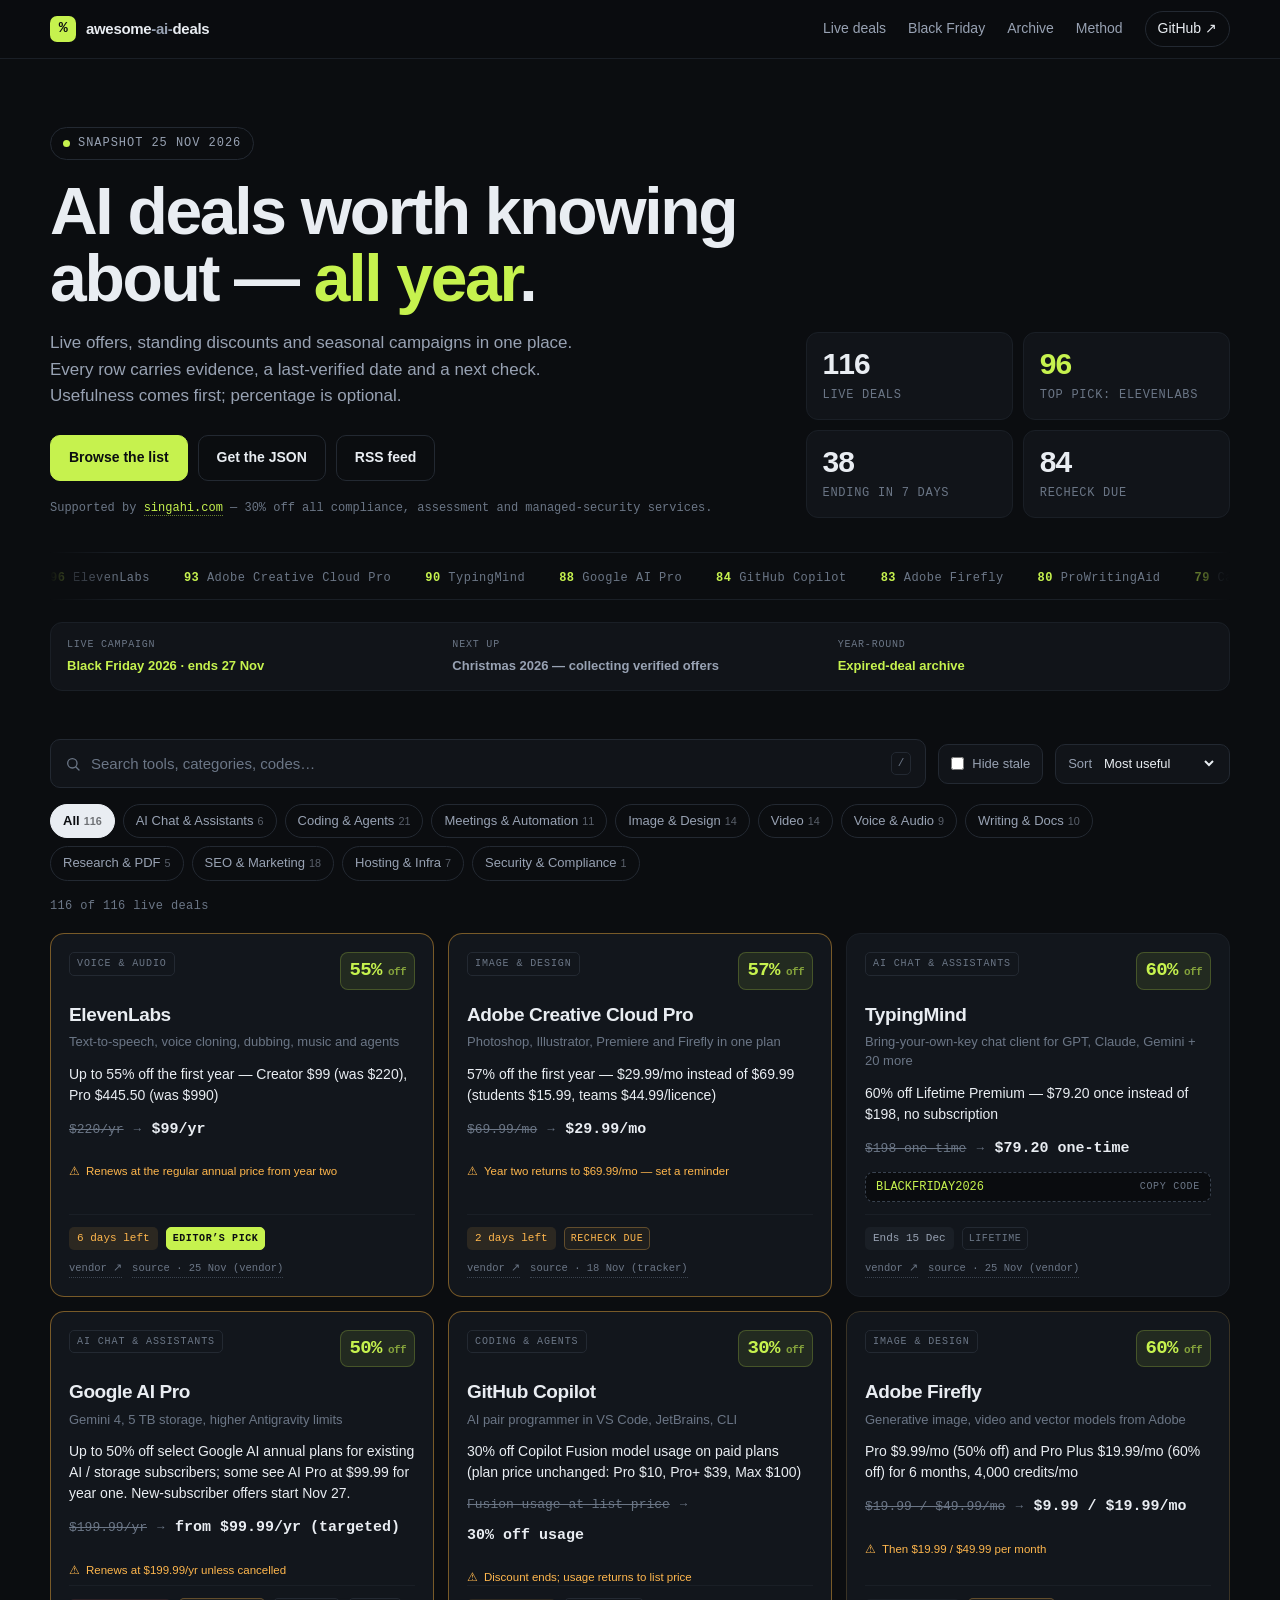
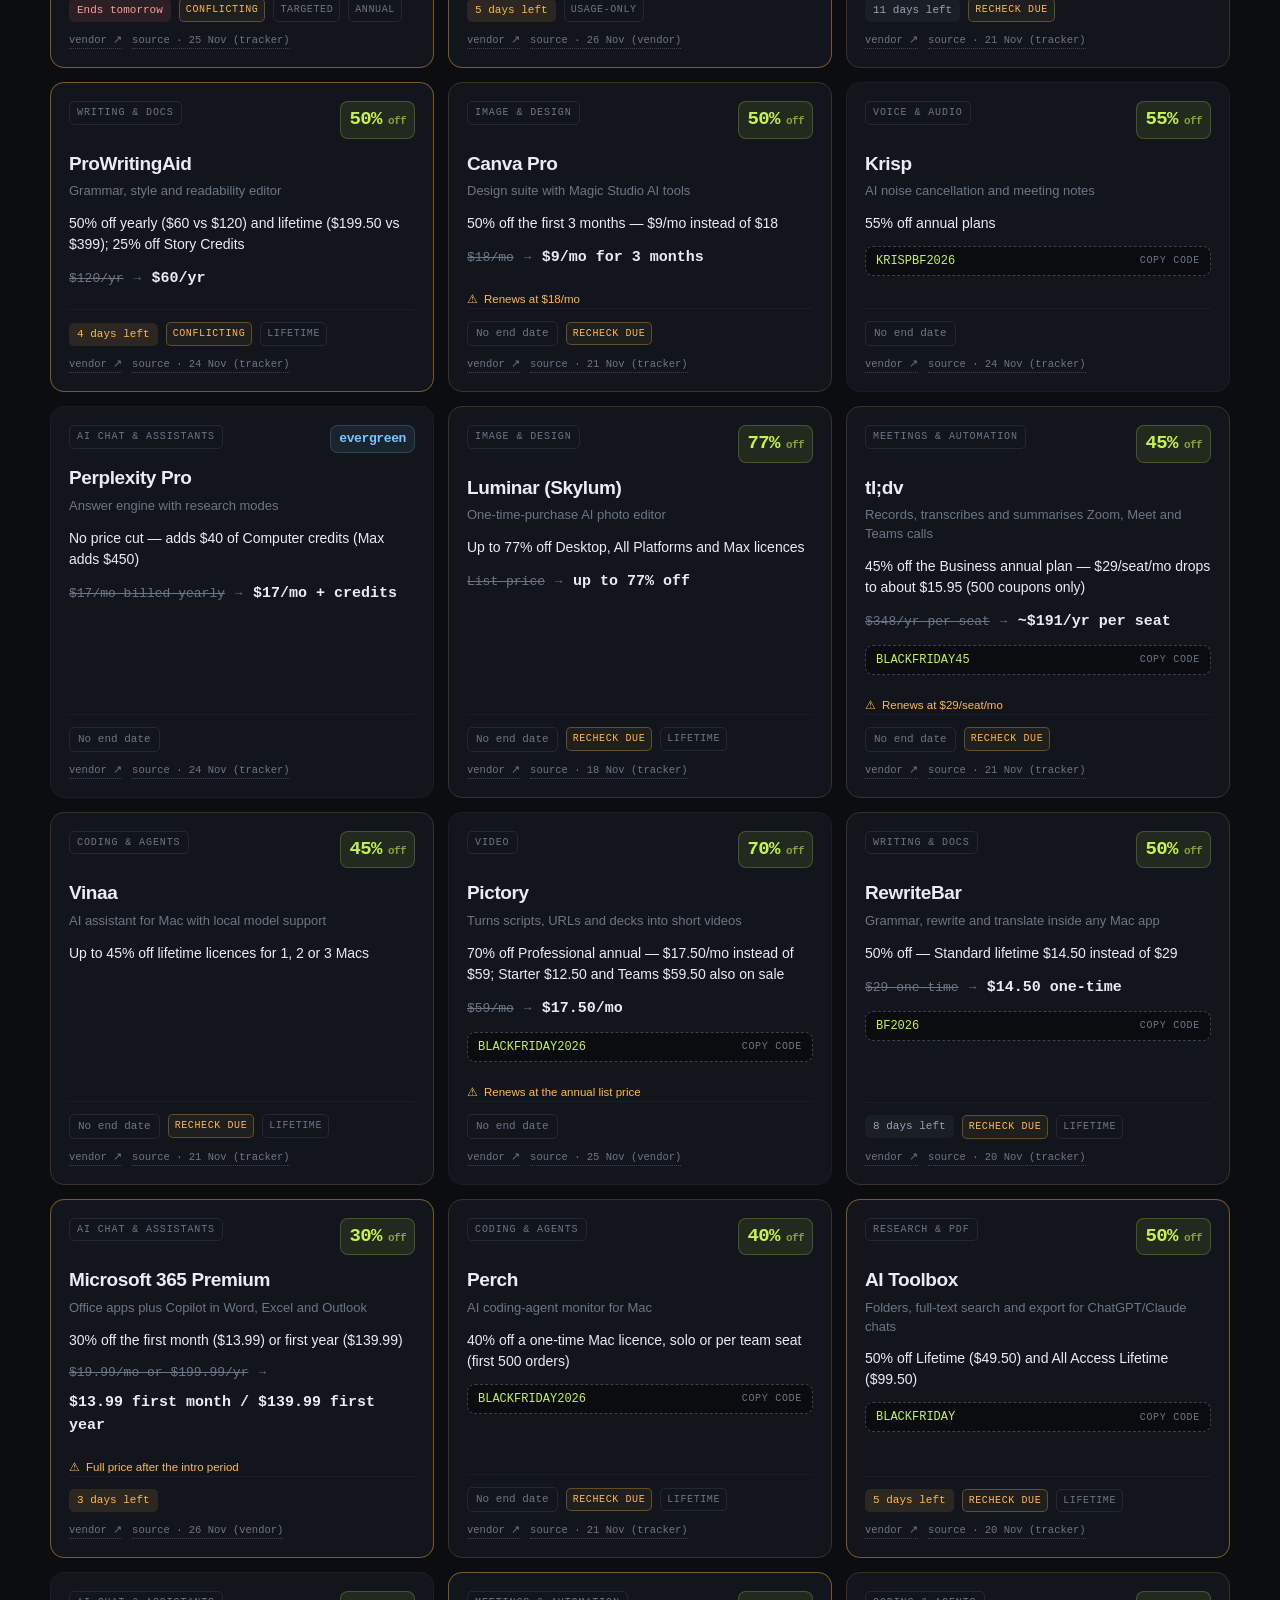
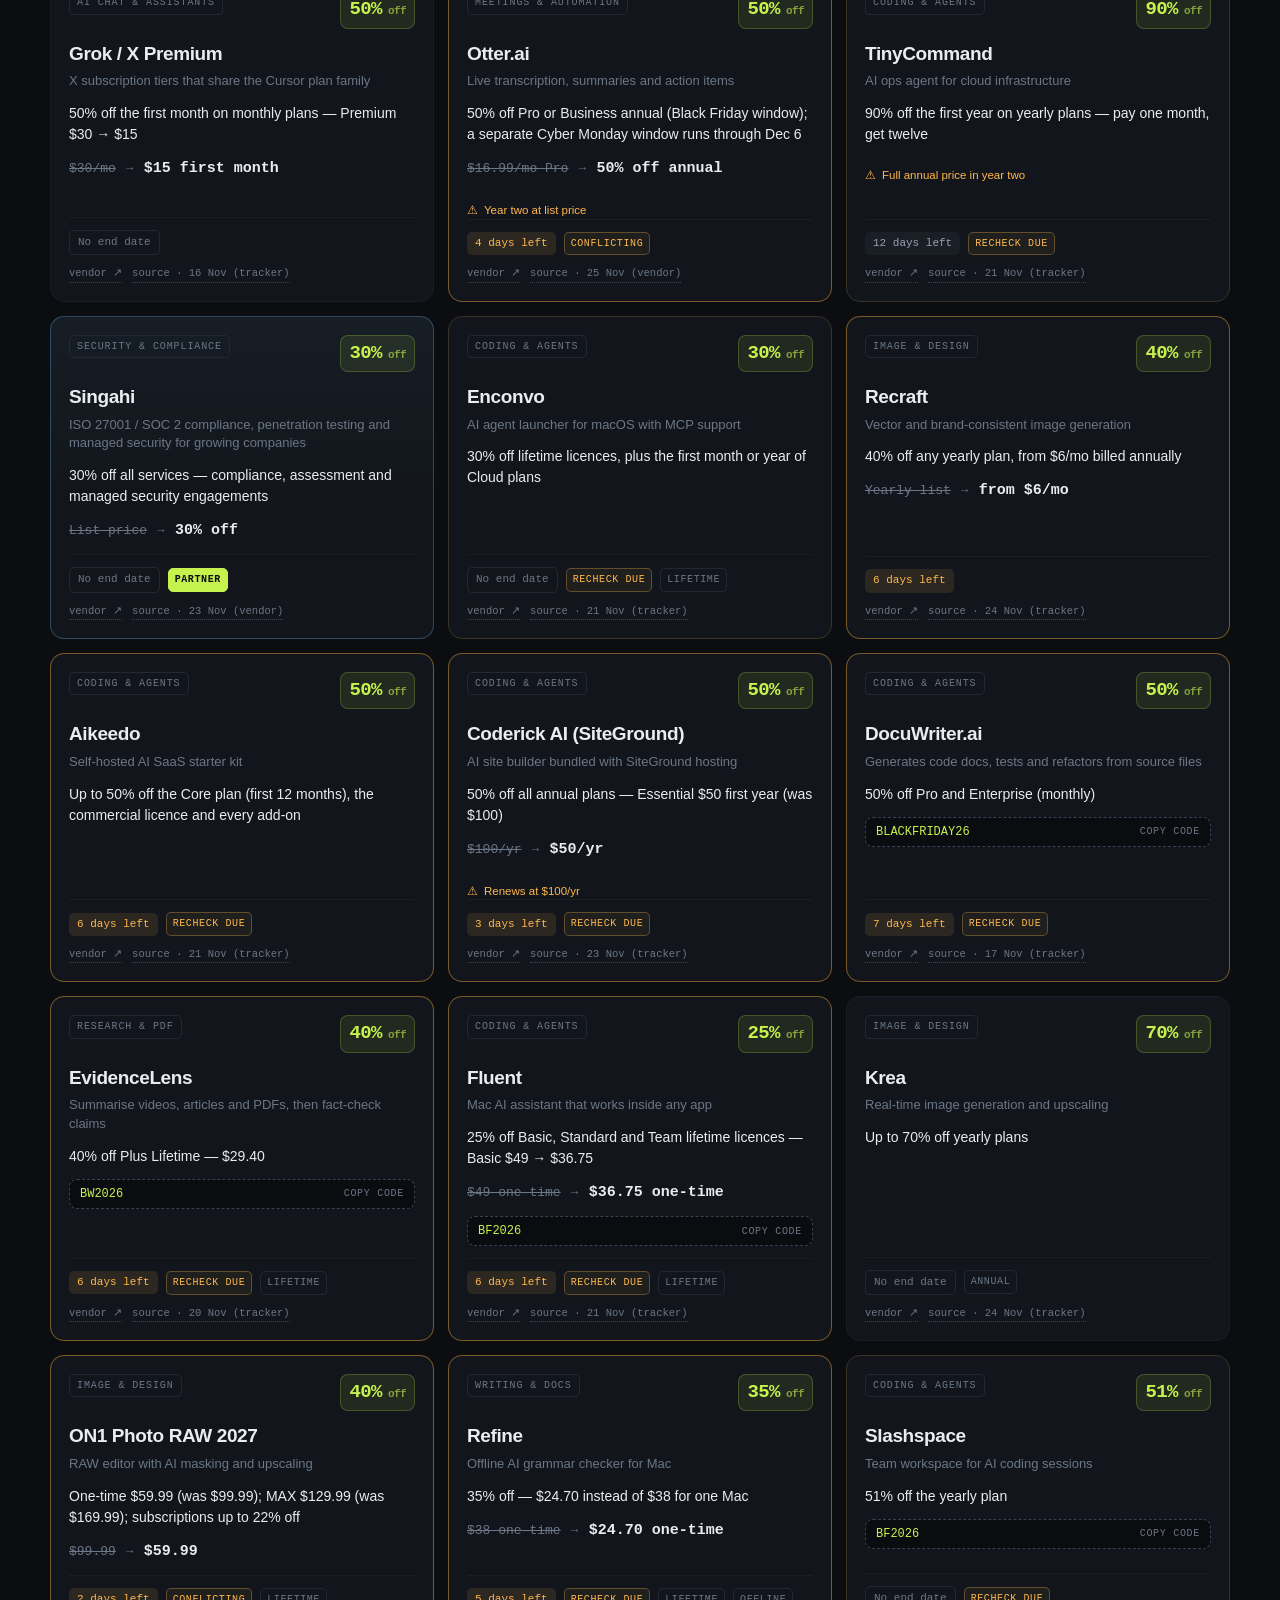
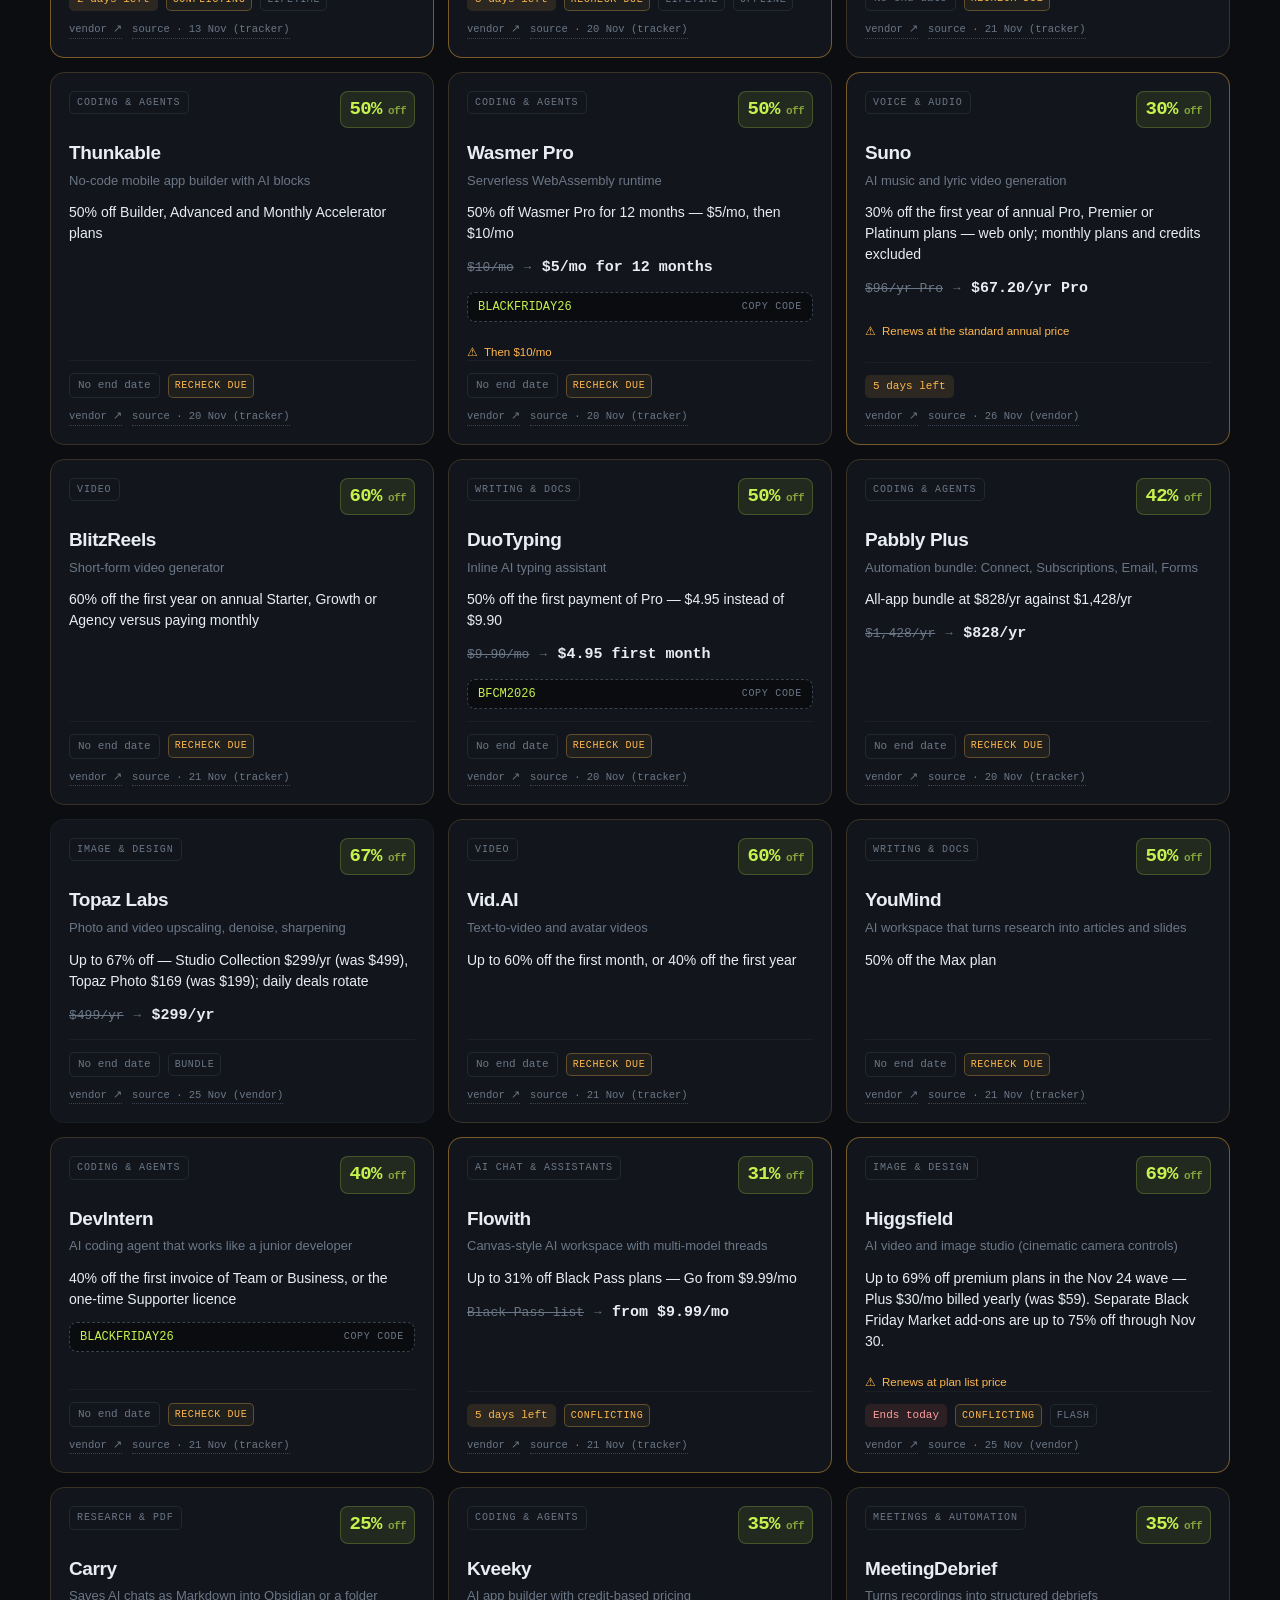
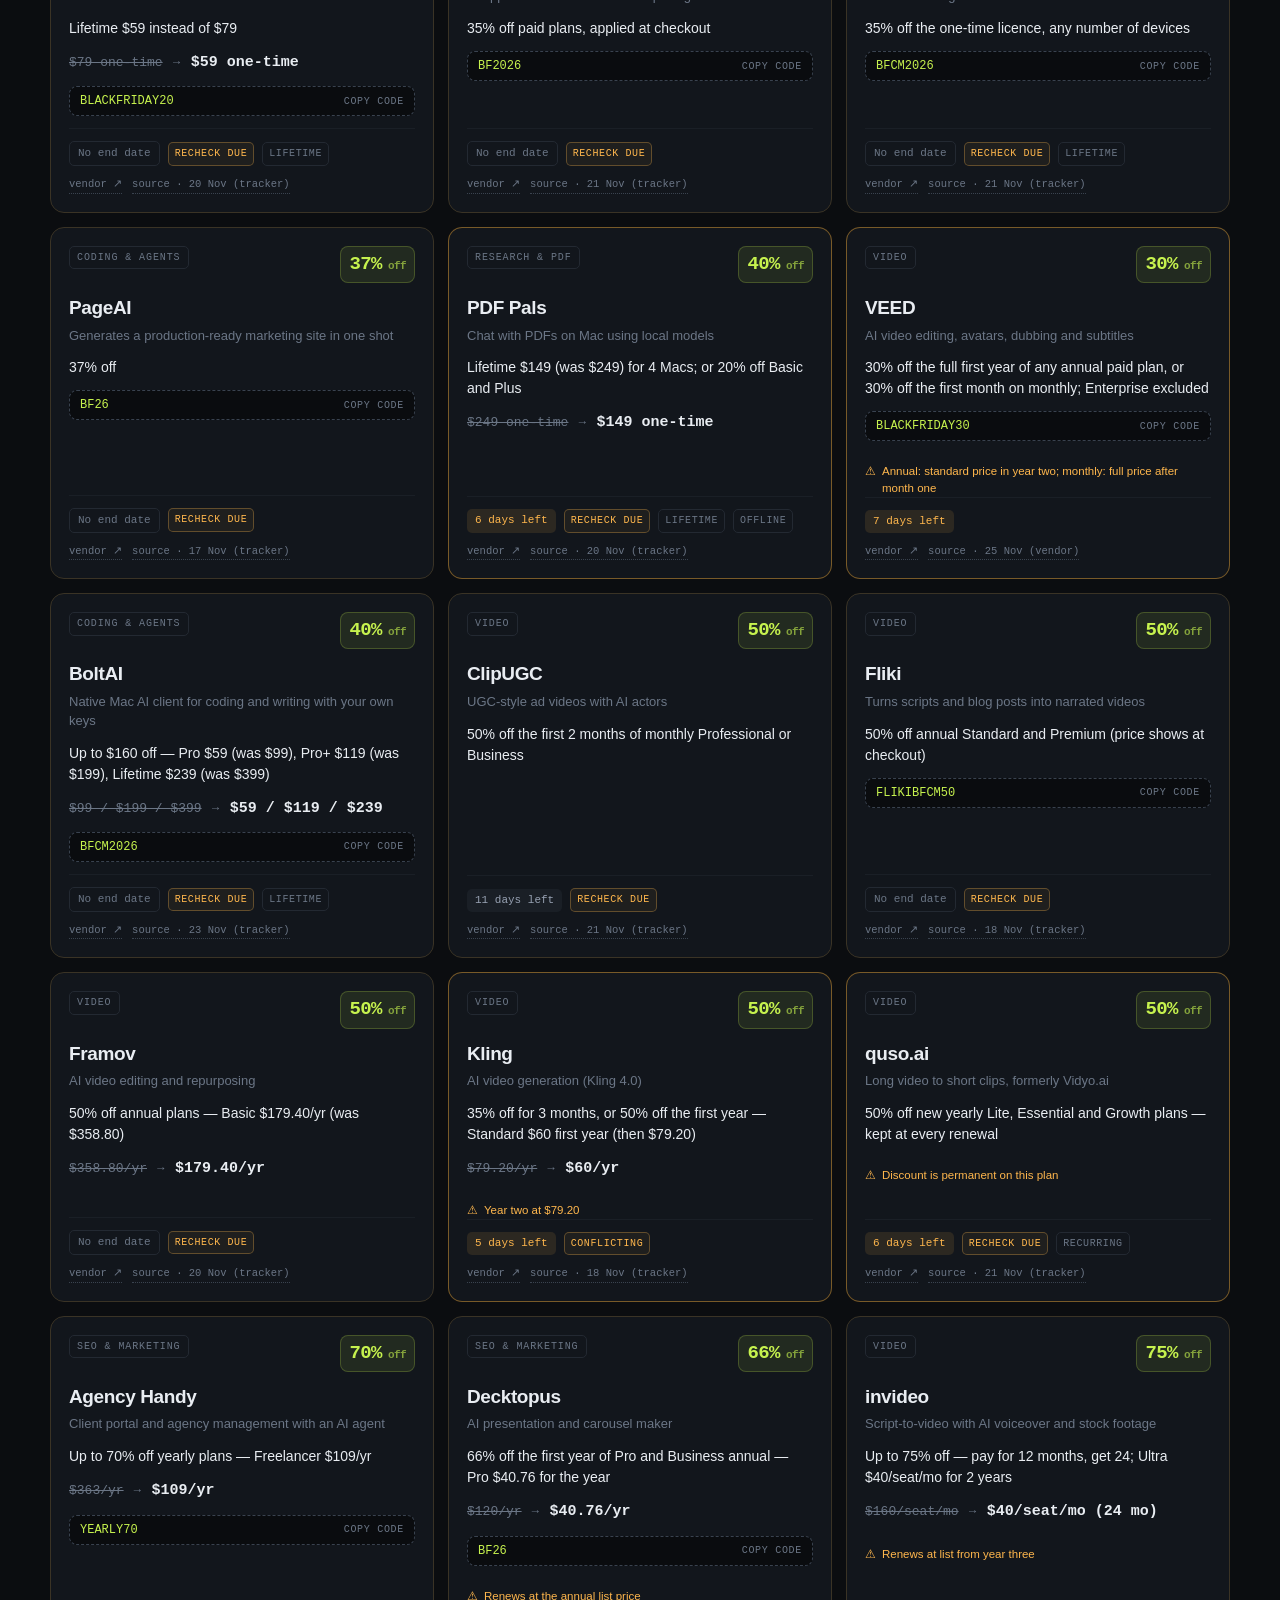
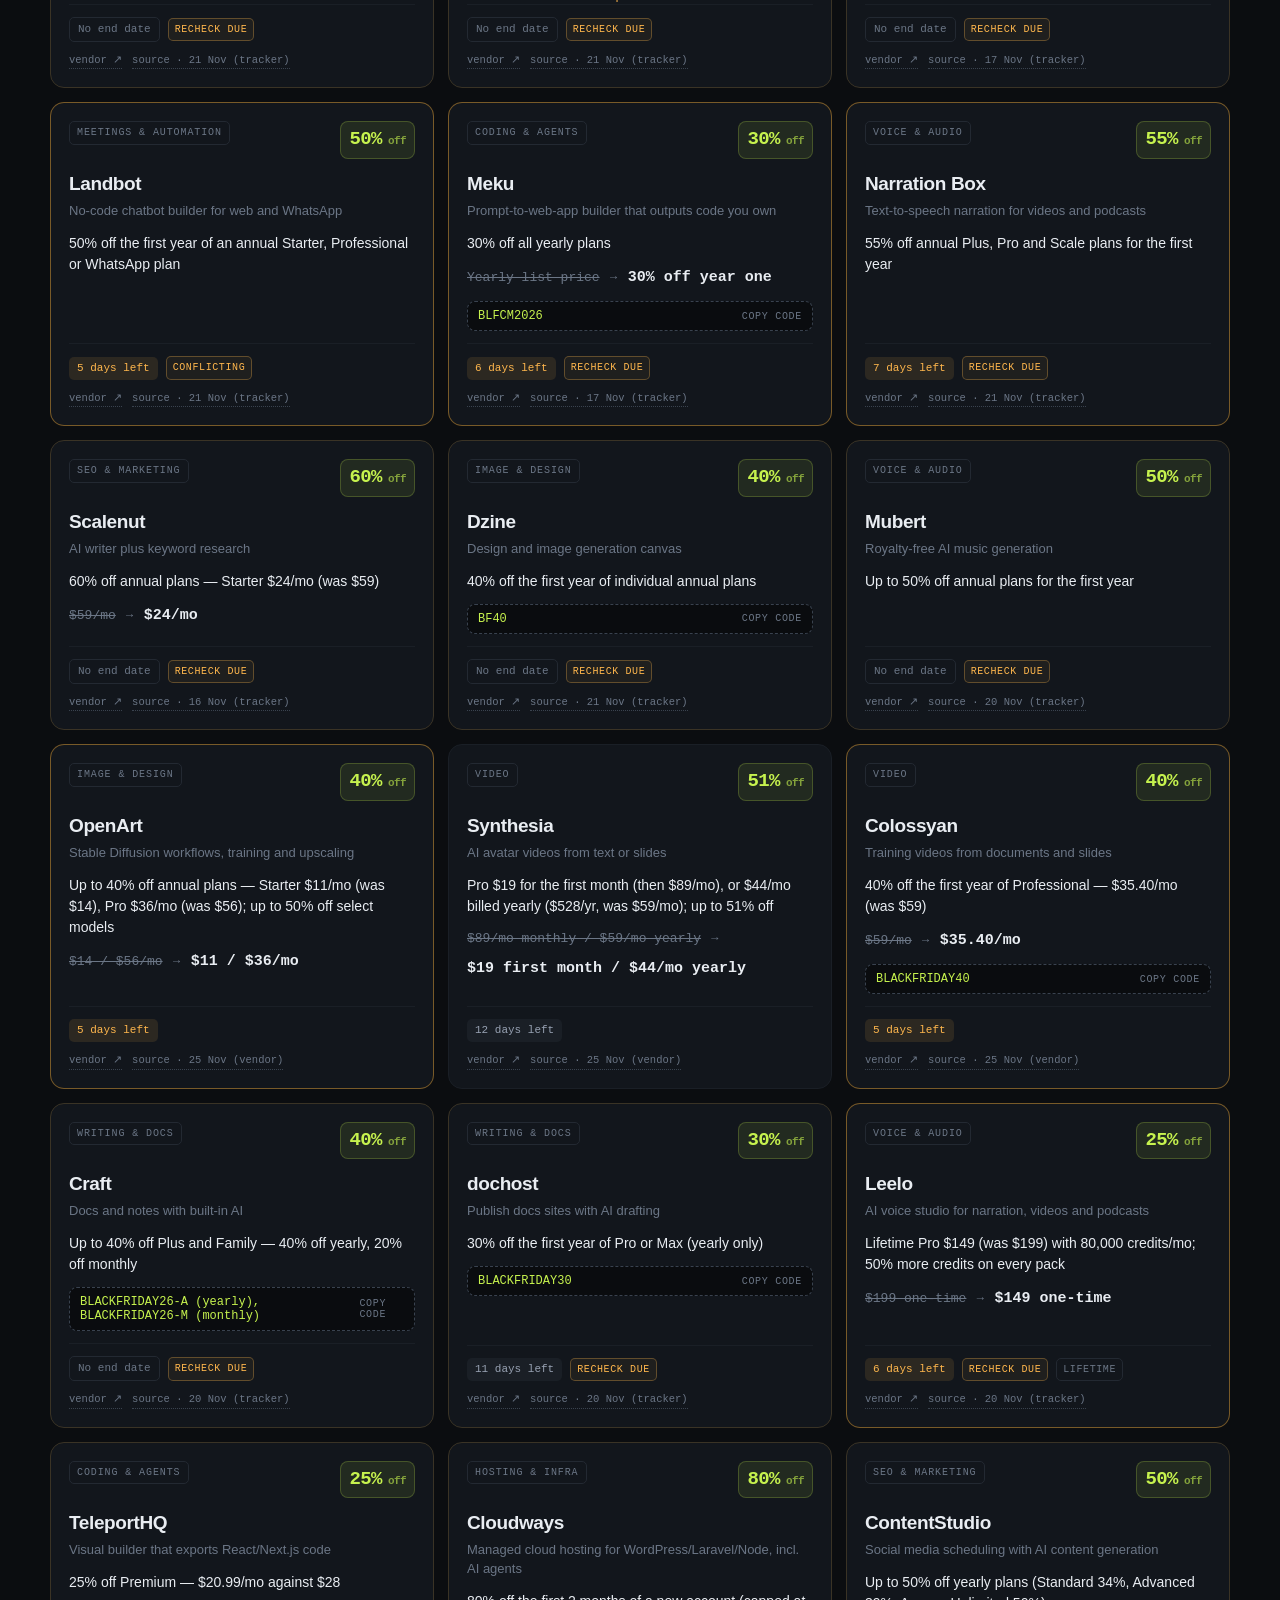
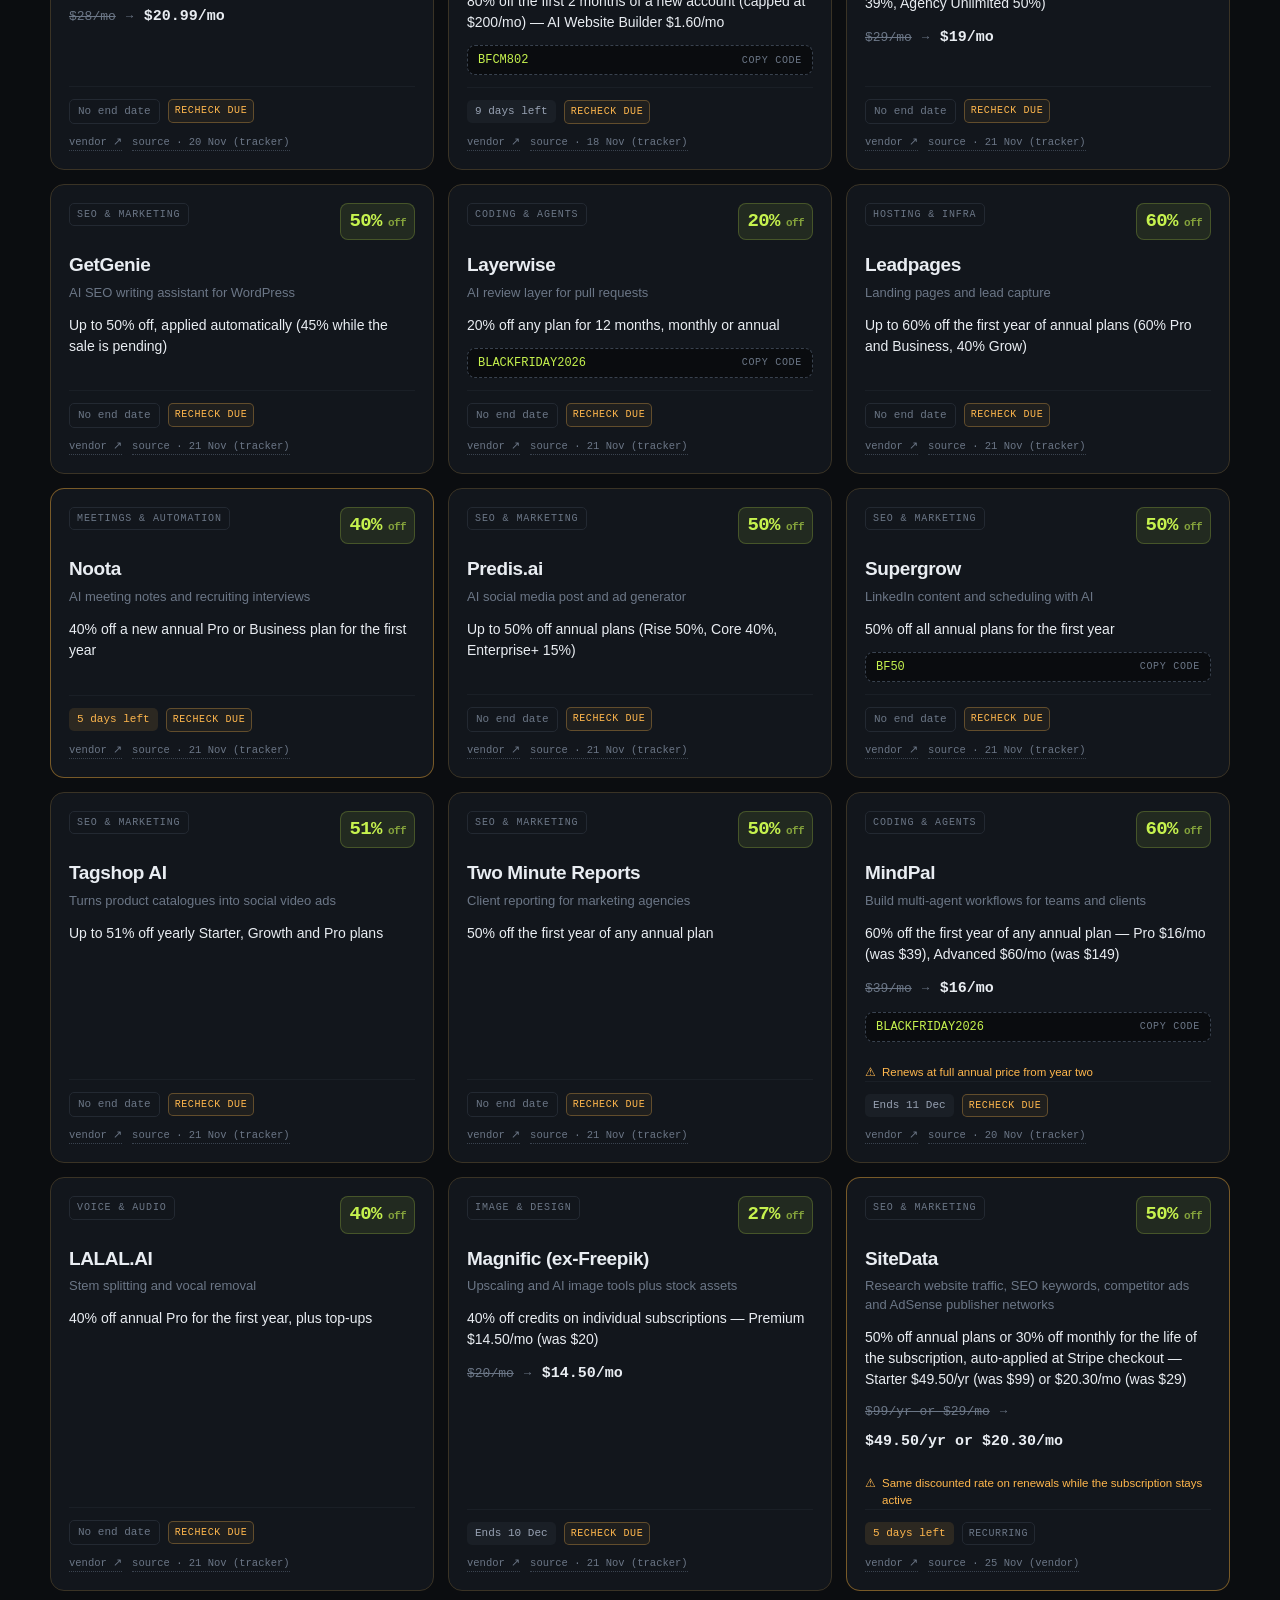
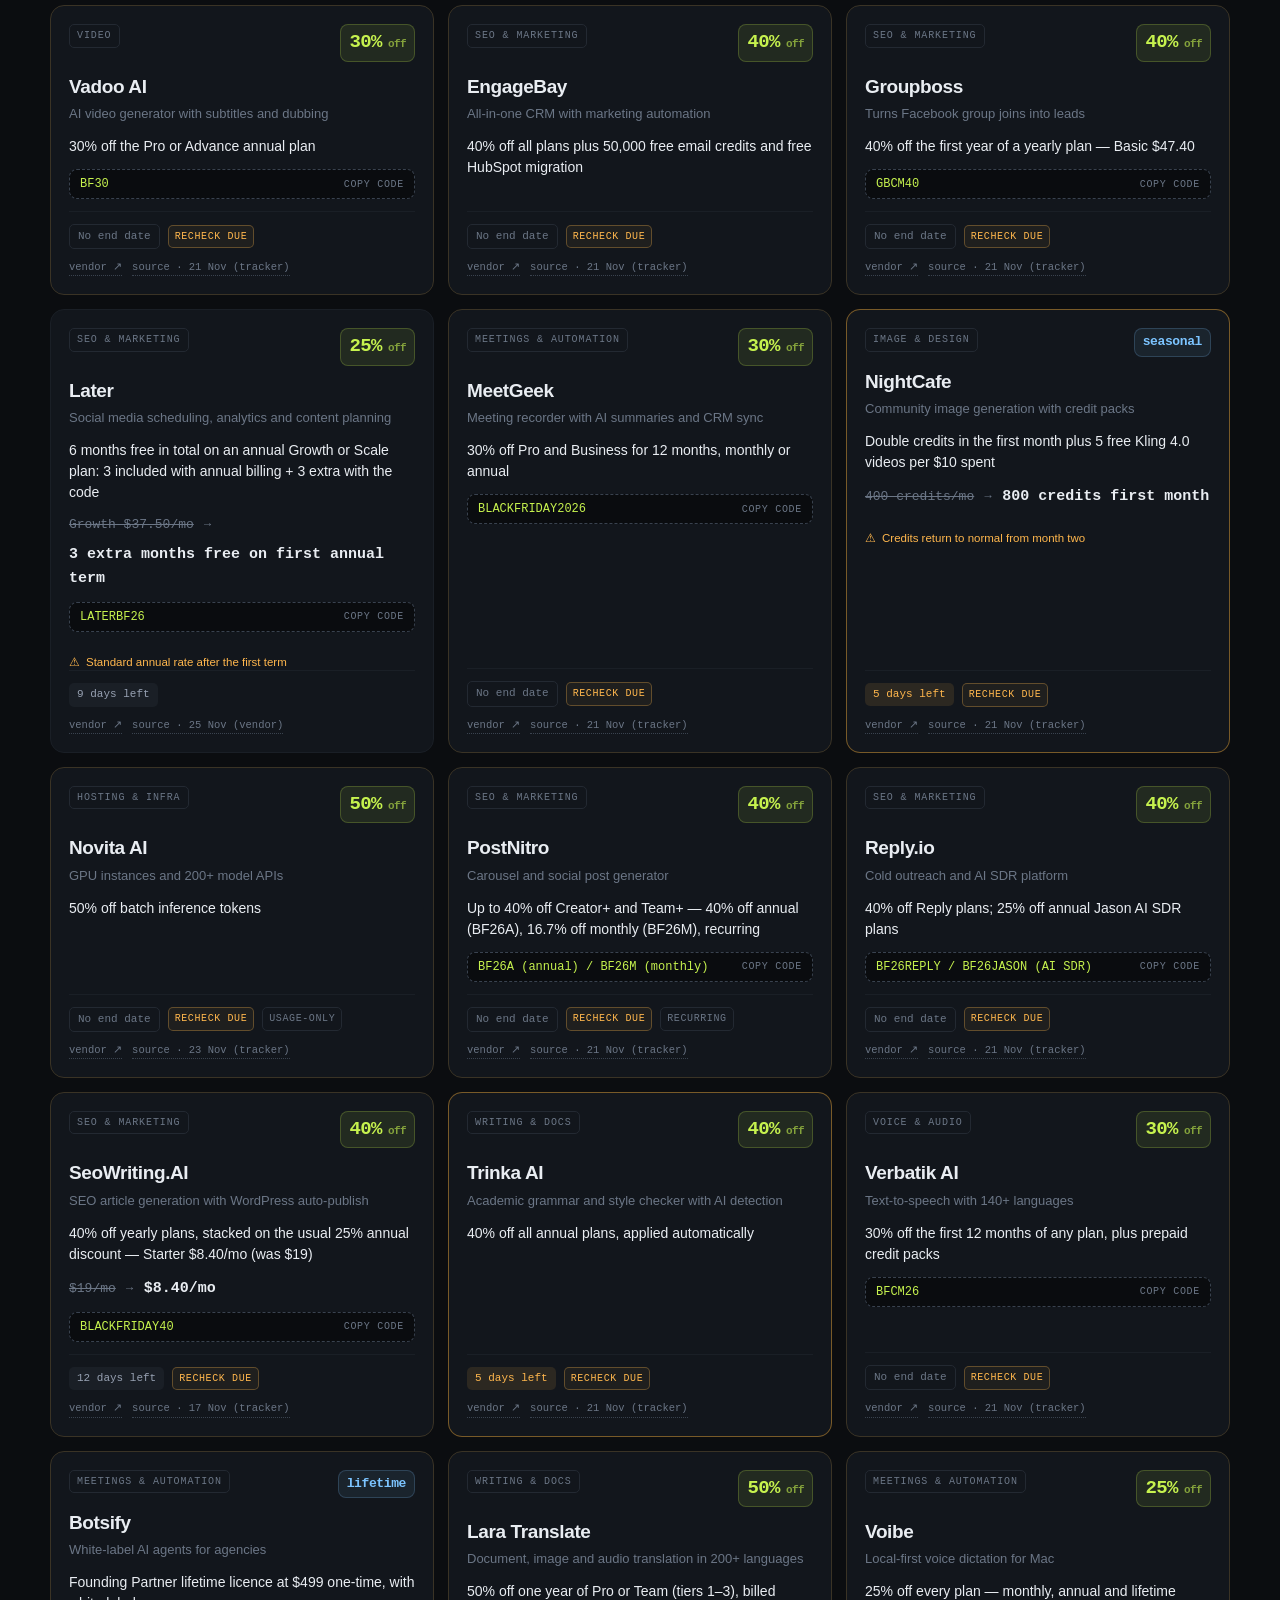
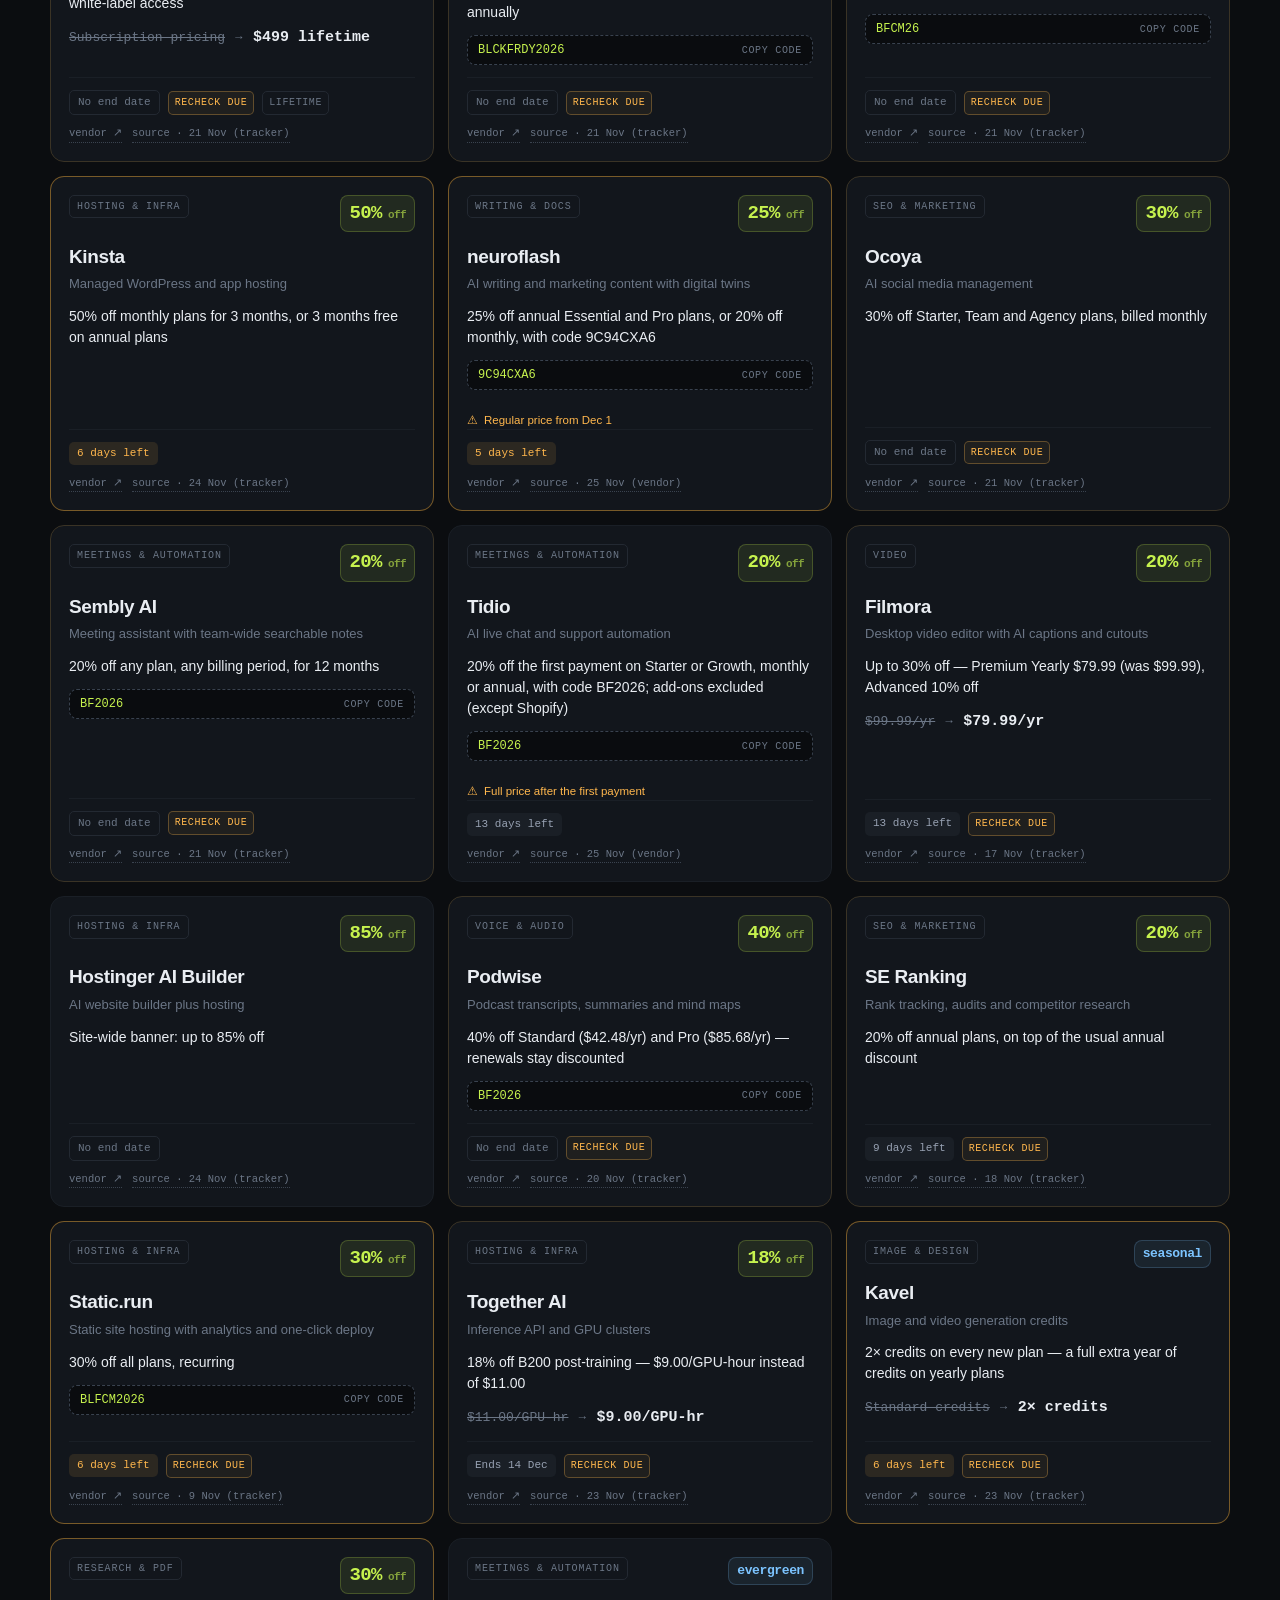
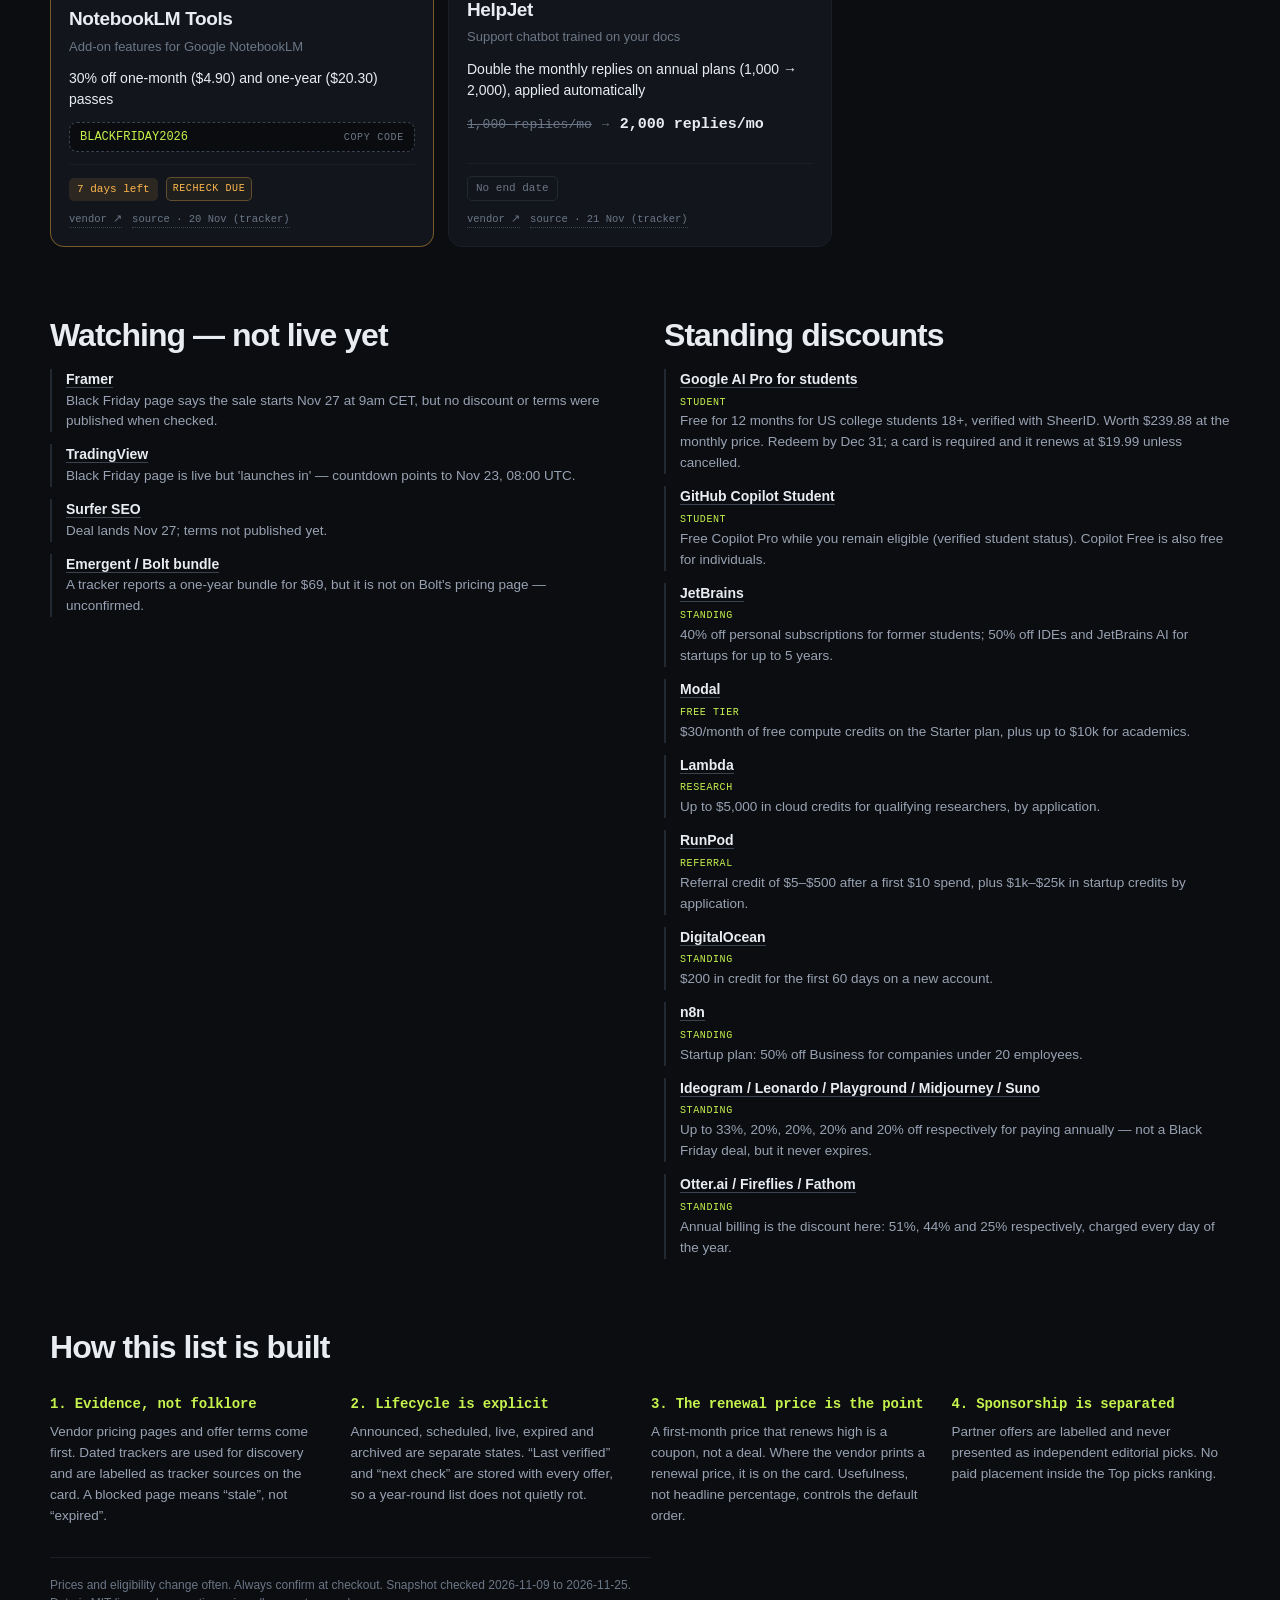
==== commit c3cd8b12: "[create-pull-request] automated change" ====
--- a/index.html
+++ b/index.html
@@ -82,7 +82,7 @@
       <button class="linkish" id="reset" hidden>Clear filters</button>
     </div>
 
-    <div class="grid" id="grid"><article class="card ending"><a class="stretched" href="https://elevenlabs.io/pricing" target="_blank" rel="noopener" aria-label="Open ElevenLabs offer"></a><div class="card-head"><span class="cat">Voice &amp; Audio</span><div class="disc">55%<span style="font-size:11px;opacity:.6"> off</span></div></div><h3>ElevenLabs</h3><p class="what">Text-to-speech, voice cloning, dubbing, music and agents</p><p class="deal">Up to 55% off the first year — Creator $99 (was $220), Pro $445.50 (was $990)</p><div class="price"><span class="before">$220/yr</span><span class="arrow">→</span><span class="after">$99/yr</span></div><p class="renewal">Renews at the regular annual price from year two</p><div class="meta"><span class="ends warm" title="11:59 PM ET; offer ran Nov 16 – Dec 1">6 days left</span><span class="tagpill pick">Editor’s pick</span></div><p class="src"><a href="https://elevenlabs.io/pricing" target="_blank" rel="noopener">vendor ↗</a><a href="https://join.elevenlabs.io/bfcm/terms" target="_blank" rel="noopener">source · 25 Nov (vendor)</a></p></article><article class="card ending stale-card"><a class="stretched" href="https://www.adobe.com/creativecloud/plans.html" target="_blank" rel="noopener" aria-label="Open Adobe Creative Cloud Pro offer"></a><div class="card-head"><span class="cat">Image &amp; Design</span><div class="disc">57%<span style="font-size:11px;opacity:.6"> off</span></div></div><h3>Adobe Creative Cloud Pro</h3><p class="what">Photoshop, Illustrator, Premiere and Firefly in one plan</p><p class="deal">57% off the first year — $29.99/mo instead of $69.99 (students $15.99, teams $44.99/licence)</p><div class="price"><span class="before">$69.99/mo</span><span class="arrow">→</span><span class="after">$29.99/mo</span></div><p class="renewal">Year two returns to $69.99/mo — set a reminder</p><div class="meta"><span class="ends warm" title="Official terms: Nov 13–27, 2026">2 days left</span><span class="tagpill stale">recheck due</span></div><p class="src"><a href="https://www.adobe.com/creativecloud/plans.html" target="_blank" rel="noopener">vendor ↗</a><a href="https://www.prompthackers.co/ai-tools/black-friday-deals" target="_blank" rel="noopener">source · 18 Nov (tracker)</a></p></article><article class="card"><a class="stretched" href="https://www.typingmind.com/buy" target="_blank" rel="noopener" aria-label="Open TypingMind offer"></a><div class="card-head"><span class="cat">AI Chat &amp; Assistants</span><div class="disc">60%<span style="font-size:11px;opacity:.6"> off</span></div></div><h3>TypingMind</h3><p class="what">Bring-your-own-key chat client for GPT, Claude, Gemini + 20 more</p><p class="deal">60% off Lifetime Premium — $79.20 once instead of $198, no subscription</p><div class="price"><span class="before">$198 one-time</span><span class="arrow">→</span><span class="after">$79.20 one-time</span></div><div class="code-row"><button class="code" data-code="BLACKFRIDAY2026" title="Click to copy"><span>BLACKFRIDAY2026</span><span class="hint">copy code</span></button></div><div class="meta"><span class="ends " title="Vendor docs say Dec 15; some trackers report Nov 30 — confirm at checkout">Ends 15 Dec</span><span class="tagpill">lifetime</span></div><p class="src"><a href="https://www.typingmind.com/buy" target="_blank" rel="noopener">vendor ↗</a><a href="https://docs.typingmind.com/resources/ai-black-friday-deals" target="_blank" rel="noopener">source · 25 Nov (vendor)</a></p></article><article class="card ending"><a class="stretched" href="https://one.google.com/about/plans" target="_blank" rel="noopener" aria-label="Open Google AI Pro offer"></a><div class="card-head"><span class="cat">AI Chat &amp; Assistants</span><div class="disc">50%<span style="font-size:11px;opacity:.6"> off</span></div></div><h3>Google AI Pro</h3><p class="what">Gemini 4, 5 TB storage, higher Antigravity limits</p><p class="deal">Up to 50% off select Google AI annual plans for existing AI / storage subscribers; some see AI Pro at $99.99 for year one. New-subscriber offers start Nov 27.</p><div class="price"><span class="before">$199.99/yr</span><span class="arrow">→</span><span class="after">from $99.99/yr (targeted)</span></div><p class="renewal">Renews at $199.99/yr unless cancelled</p><div class="meta"><span class="ends hot" title="Member early access through Nov 26; exact offer depends on current plan">Ends tomorrow</span><span class="tagpill">targeted</span><span class="tagpill">annual</span></div><p class="src"><a href="https://one.google.com/about/plans" target="_blank" rel="noopener">vendor ↗</a><a href="https://whichaicoder.com/ai-coding-black-friday-deals/" target="_blank" rel="noopener">source · 25 Nov (tracker)</a></p></article><article class="card ending"><a class="stretched" href="https://github.com/features/copilot/plans" target="_blank" rel="noopener" aria-label="Open GitHub Copilot offer"></a><div class="card-head"><span class="cat">Coding &amp; Agents</span><div class="disc">30%<span style="font-size:11px;opacity:.6"> off</span></div></div><h3>GitHub Copilot</h3><p class="what">AI pair programmer in VS Code, JetBrains, CLI</p><p class="deal">30% off Copilot Fusion model usage on paid plans (plan price unchanged: Pro $10, Pro+ $39, Max $100)</p><div class="price"><span class="before">Fusion usage at list price</span><span class="arrow">→</span><span class="after">30% off usage</span></div><p class="renewal">Discount ends; usage returns to list price</p><div class="meta"><span class="ends warm" title="">5 days left</span><span class="tagpill">usage-only</span></div><p class="src"><a href="https://github.com/features/copilot/plans" target="_blank" rel="noopener">vendor ↗</a><a href="https://github.com/features/copilot/plans" target="_blank" rel="noopener">source · 25 Nov (vendor)</a></p></article><article class="card stale-card"><a class="stretched" href="https://www.adobe.com/products/firefly/plans.html" target="_blank" rel="noopener" aria-label="Open Adobe Firefly offer"></a><div class="card-head"><span class="cat">Image &amp; Design</span><div class="disc">60%<span style="font-size:11px;opacity:.6"> off</span></div></div><h3>Adobe Firefly</h3><p class="what">Generative image, video and vector models from Adobe</p><p class="deal">Pro $9.99/mo (50% off) and Pro Plus $19.99/mo (60% off) for 6 months, 4,000 credits/mo</p><div class="price"><span class="before">$19.99 / $49.99/mo</span><span class="arrow">→</span><span class="after">$9.99 / $19.99/mo</span></div><p class="renewal">Then $19.99 / $49.99 per month</p><div class="meta"><span class="ends " title="">11 days left</span><span class="tagpill stale">recheck due</span></div><p class="src"><a href="https://www.adobe.com/products/firefly/plans.html" target="_blank" rel="noopener">vendor ↗</a><a href="https://howtoai.com/ai-black-friday-deals/" target="_blank" rel="noopener">source · 21 Nov (tracker)</a></p></article><article class="card ending"><a class="stretched" href="https://prowritingaid.com/pricing" target="_blank" rel="noopener" aria-label="Open ProWritingAid offer"></a><div class="card-head"><span class="cat">Writing &amp; Docs</span><div class="disc">50%<span style="font-size:11px;opacity:.6"> off</span></div></div><h3>ProWritingAid</h3><p class="what">Grammar, style and readability editor</p><p class="deal">50% off yearly ($60 vs $120) and lifetime ($199.50 vs $399); 25% off Story Credits</p><div class="price"><span class="before">$120/yr</span><span class="arrow">→</span><span class="after">$60/yr</span></div><div class="meta"><span class="ends warm" title="11:59 PM PT — the vendor blog says Dec 4, go by the pricing page">4 days left</span><span class="tagpill stale">conflicting</span><span class="tagpill">lifetime</span></div><p class="src"><a href="https://prowritingaid.com/pricing" target="_blank" rel="noopener">vendor ↗</a><a href="https://www.prompthackers.co/ai-tools/black-friday-deals" target="_blank" rel="noopener">source · 24 Nov (tracker)</a></p></article><article class="card stale-card"><a class="stretched" href="https://www.canva.com/pricing/" target="_blank" rel="noopener" aria-label="Open Canva Pro offer"></a><div class="card-head"><span class="cat">Image &amp; Design</span><div class="disc">50%<span style="font-size:11px;opacity:.6"> off</span></div></div><h3>Canva Pro</h3><p class="what">Design suite with Magic Studio AI tools</p><p class="deal">50% off the first 3 months — $9/mo instead of $18</p><div class="price"><span class="before">$18/mo</span><span class="arrow">→</span><span class="after">$9/mo for 3 months</span></div><p class="renewal">Renews at $18/mo</p><div class="meta"><span class="ends open" title="No end date printed">No end date</span><span class="tagpill stale">recheck due</span></div><p class="src"><a href="https://www.canva.com/pricing/" target="_blank" rel="noopener">vendor ↗</a><a href="https://howtoai.com/ai-black-friday-deals/" target="_blank" rel="noopener">source · 21 Nov (tracker)</a></p></article><article class="card"><a class="stretched" href="https://krisp.ai/pricing/" target="_blank" rel="noopener" aria-label="Open Krisp offer"></a><div class="card-head"><span class="cat">Voice &amp; Audio</span><div class="disc">55%<span style="font-size:11px;opacity:.6"> off</span></div></div><h3>Krisp</h3><p class="what">AI noise cancellation and meeting notes</p><p class="deal">55% off annual plans</p><div class="code-row"><button class="code" data-code="KRISPBF2026" title="Click to copy"><span>KRISPBF2026</span><span class="hint">copy code</span></button></div><div class="meta"><span class="ends open" title="No end date printed">No end date</span></div><p class="src"><a href="https://krisp.ai/pricing/" target="_blank" rel="noopener">vendor ↗</a><a href="https://buildstacktools.com/guides/black-friday-ai-dev-tool-deals-2026.html" target="_blank" rel="noopener">source · 24 Nov (tracker)</a></p></article><article class="card"><a class="stretched" href="https://www.perplexity.ai/pro" target="_blank" rel="noopener" aria-label="Open Perplexity Pro offer"></a><div class="card-head"><span class="cat">AI Chat &amp; Assistants</span><div class="disc na">evergreen</div></div><h3>Perplexity Pro</h3><p class="what">Answer engine with research modes</p><p class="deal">No price cut — adds $40 of Computer credits (Max adds $450)</p><div class="price"><span class="before">$17/mo billed yearly</span><span class="arrow">→</span><span class="after">$17/mo + credits</span></div><div class="meta"><span class="ends open" title="&#x27;Limited time&#x27;, undated">No end date</span></div><p class="src"><a href="https://www.perplexity.ai/pro" target="_blank" rel="noopener">vendor ↗</a><a href="https://www.zemith.com/en/contents/ai-black-friday-deals" target="_blank" rel="noopener">source · 24 Nov (tracker)</a></p></article><article class="card stale-card"><a class="stretched" href="https://skylum.com/luminar" target="_blank" rel="noopener" aria-label="Open Luminar (Skylum) offer"></a><div class="card-head"><span class="cat">Image &amp; Design</span><div class="disc">77%<span style="font-size:11px;opacity:.6"> off</span></div></div><h3>Luminar (Skylum)</h3><p class="what">One-time-purchase AI photo editor</p><p class="deal">Up to 77% off Desktop, All Platforms and Max licences</p><div class="price"><span class="before">List price</span><span class="arrow">→</span><span class="after">up to 77% off</span></div><div class="meta"><span class="ends open" title="No end date printed">No end date</span><span class="tagpill stale">recheck due</span><span class="tagpill">lifetime</span></div><p class="src"><a href="https://skylum.com/luminar" target="_blank" rel="noopener">vendor ↗</a><a href="https://www.prompthackers.co/ai-tools/black-friday-deals" target="_blank" rel="noopener">source · 18 Nov (tracker)</a></p></article><article class="card stale-card"><a class="stretched" href="https://vinaa.app/pricing" target="_blank" rel="noopener" aria-label="Open Vinaa offer"></a><div class="card-head"><span class="cat">Coding &amp; Agents</span><div class="disc">45%<span style="font-size:11px;opacity:.6"> off</span></div></div><h3>Vinaa</h3><p class="what">AI assistant for Mac with local model support</p><p class="deal">Up to 45% off lifetime licences for 1, 2 or 3 Macs</p><div class="meta"><span class="ends open" title="No end date printed">No end date</span><span class="tagpill stale">recheck due</span><span class="tagpill">lifetime</span></div><p class="src"><a href="https://vinaa.app/pricing" target="_blank" rel="noopener">vendor ↗</a><a href="https://aideals.app/deals/black-friday" target="_blank" rel="noopener">source · 21 Nov (tracker)</a></p></article><article class="card stale-card"><a class="stretched" href="https://tldv.io/pricing/" target="_blank" rel="noopener" aria-label="Open tl;dv offer"></a><div class="card-head"><span class="cat">Meetings &amp; Automation</span><div class="disc">45%<span style="font-size:11px;opacity:.6"> off</span></div></div><h3>tl;dv</h3><p class="what">Records, transcribes and summarises Zoom, Meet and Teams calls</p><p class="deal">45% off the Business annual plan — $29/seat/mo drops to about $15.95 (500 coupons only)</p><div class="price"><span class="before">$348/yr per seat</span><span class="arrow">→</span><span class="after">~$191/yr per seat</span></div><div class="code-row"><button class="code" data-code="BLACKFRIDAY45" title="Click to copy"><span>BLACKFRIDAY45</span><span class="hint">copy code</span></button></div><p class="renewal">Renews at $29/seat/mo</p><div class="meta"><span class="ends open" title="No end date; capped at 500 coupons">No end date</span><span class="tagpill stale">recheck due</span></div><p class="src"><a href="https://tldv.io/pricing/" target="_blank" rel="noopener">vendor ↗</a><a href="https://aiincontext.com/articles/bf2026-ai-meeting-notes-tools" target="_blank" rel="noopener">source · 21 Nov (tracker)</a></p></article><article class="card"><a class="stretched" href="https://pictory.ai/pricing/" target="_blank" rel="noopener" aria-label="Open Pictory offer"></a><div class="card-head"><span class="cat">Video</span><div class="disc">70%<span style="font-size:11px;opacity:.6"> off</span></div></div><h3>Pictory</h3><p class="what">Turns scripts, URLs and decks into short videos</p><p class="deal">70% off Professional annual — $17.50/mo instead of $59; Starter $12.50 and Teams $59.50 also on sale</p><div class="price"><span class="before">$59/mo</span><span class="arrow">→</span><span class="after">$17.50/mo</span></div><div class="code-row"><button class="code" data-code="BLACKFRIDAY2026" title="Click to copy"><span>BLACKFRIDAY2026</span><span class="hint">copy code</span></button></div><p class="renewal">Renews at the annual list price</p><div class="meta"><span class="ends open" title="Labelled &#x27;Black Friday Offer&#x27;, no written end date">No end date</span></div><p class="src"><a href="https://pictory.ai/pricing/" target="_blank" rel="noopener">vendor ↗</a><a href="https://pictory.ai/pricing/" target="_blank" rel="noopener">source · 25 Nov (vendor)</a></p></article><article class="card stale-card"><a class="stretched" href="https://rewritebar.com/" target="_blank" rel="noopener" aria-label="Open RewriteBar offer"></a><div class="card-head"><span class="cat">Writing &amp; Docs</span><div class="disc">50%<span style="font-size:11px;opacity:.6"> off</span></div></div><h3>RewriteBar</h3><p class="what">Grammar, rewrite and translate inside any Mac app</p><p class="deal">50% off — Standard lifetime $14.50 instead of $29</p><div class="price"><span class="before">$29 one-time</span><span class="arrow">→</span><span class="after">$14.50 one-time</span></div><div class="code-row"><button class="code" data-code="BF2026" title="Click to copy"><span>BF2026</span><span class="hint">copy code</span></button></div><div class="meta"><span class="ends " title="">8 days left</span><span class="tagpill stale">recheck due</span><span class="tagpill">lifetime</span></div><p class="src"><a href="https://rewritebar.com/" target="_blank" rel="noopener">vendor ↗</a><a href="https://docs.typingmind.com/resources/ai-black-friday-deals" target="_blank" rel="noopener">source · 20 Nov (tracker)</a></p></article><article class="card ending"><a class="stretched" href="https://www.microsoft.com/en-us/microsoft-365/buy/compare-all-microsoft-365-products" target="_blank" rel="noopener" aria-label="Open Microsoft 365 Premium offer"></a><div class="card-head"><span class="cat">AI Chat &amp; Assistants</span><div class="disc">30%<span style="font-size:11px;opacity:.6"> off</span></div></div><h3>Microsoft 365 Premium</h3><p class="what">Office apps plus Copilot in Word, Excel and Outlook</p><p class="deal">30% off the first month ($13.99) or first year ($139.99)</p><div class="price"><span class="before">$19.99/mo or $199.99/yr</span><span class="arrow">→</span><span class="after">$13.99 first month / $139.99 first year</span></div><p class="renewal">Full price after the intro period</p><div class="meta"><span class="ends warm" title="Microsoft Store Black Friday window Nov 19–28; offer while advertised">3 days left</span></div><p class="src"><a href="https://www.microsoft.com/en-us/microsoft-365/buy/compare-all-microsoft-365-products" target="_blank" rel="noopener">vendor ↗</a><a href="https://www.microsoft.com/en-us/store/b/black-friday" target="_blank" rel="noopener">source · 25 Nov (vendor)</a></p></article><article class="card stale-card"><a class="stretched" href="https://perch.dev/" target="_blank" rel="noopener" aria-label="Open Perch offer"></a><div class="card-head"><span class="cat">Coding &amp; Agents</span><div class="disc">40%<span style="font-size:11px;opacity:.6"> off</span></div></div><h3>Perch</h3><p class="what">AI coding-agent monitor for Mac</p><p class="deal">40% off a one-time Mac licence, solo or per team seat (first 500 orders)</p><div class="code-row"><button class="code" data-code="BLACKFRIDAY2026" title="Click to copy"><span>BLACKFRIDAY2026</span><span class="hint">copy code</span></button></div><div class="meta"><span class="ends open" title="No end date; 500-order cap">No end date</span><span class="tagpill stale">recheck due</span><span class="tagpill">lifetime</span></div><p class="src"><a href="https://perch.dev/" target="_blank" rel="noopener">vendor ↗</a><a href="https://aideals.app/deals/black-friday" target="_blank" rel="noopener">source · 21 Nov (tracker)</a></p></article><article class="card ending stale-card"><a class="stretched" href="https://aitoolbox.app/pricing" target="_blank" rel="noopener" aria-label="Open AI Toolbox offer"></a><div class="card-head"><span class="cat">Research &amp; PDF</span><div class="disc">50%<span style="font-size:11px;opacity:.6"> off</span></div></div><h3>AI Toolbox</h3><p class="what">Folders, full-text search and export for ChatGPT/Claude chats</p><p class="deal">50% off Lifetime ($49.50) and All Access Lifetime ($99.50)</p><div class="code-row"><button class="code" data-code="BLACKFRIDAY" title="Click to copy"><span>BLACKFRIDAY</span><span class="hint">copy code</span></button></div><div class="meta"><span class="ends warm" title="">5 days left</span><span class="tagpill stale">recheck due</span><span class="tagpill">lifetime</span></div><p class="src"><a href="https://aitoolbox.app/pricing" target="_blank" rel="noopener">vendor ↗</a><a href="https://docs.typingmind.com/resources/ai-black-friday-deals" target="_blank" rel="noopener">source · 20 Nov (tracker)</a></p></article><article class="card"><a class="stretched" href="https://grok.com/plans" target="_blank" rel="noopener" aria-label="Open Grok / X Premium offer"></a><div class="card-head"><span class="cat">AI Chat &amp; Assistants</span><div class="disc">50%<span style="font-size:11px;opacity:.6"> off</span></div></div><h3>Grok / X Premium</h3><p class="what">X subscription tiers that share the Cursor plan family</p><p class="deal">50% off the first month on monthly plans — Premium $30 → $15</p><div class="price"><span class="before">$30/mo</span><span class="arrow">→</span><span class="after">$15 first month</span></div><div class="meta"><span class="ends open" title="Standing promo, no end date">No end date</span></div><p class="src"><a href="https://grok.com/plans" target="_blank" rel="noopener">vendor ↗</a><a href="https://geotoolbox.ai/blog/black-friday-ai-deals" target="_blank" rel="noopener">source · 16 Nov (tracker)</a></p></article><article class="card ending"><a class="stretched" href="https://otter.ai/black-friday" target="_blank" rel="noopener" aria-label="Open Otter.ai offer"></a><div class="card-head"><span class="cat">Meetings &amp; Automation</span><div class="disc">50%<span style="font-size:11px;opacity:.6"> off</span></div></div><h3>Otter.ai</h3><p class="what">Live transcription, summaries and action items</p><p class="deal">50% off Pro or Business annual (Black Friday window); a separate Cyber Monday window runs through Dec 6</p><div class="price"><span class="before">$16.99/mo Pro</span><span class="arrow">→</span><span class="after">50% off annual</span></div><p class="renewal">Year two at list price</p><div class="meta"><span class="ends warm" title="Black Friday window ends Nov 29; Cyber Monday window ends Dec 6">4 days left</span></div><p class="src"><a href="https://otter.ai/black-friday" target="_blank" rel="noopener">vendor ↗</a><a href="https://otter.ai/black-friday" target="_blank" rel="noopener">source · 25 Nov (vendor)</a></p></article><article class="card stale-card"><a class="stretched" href="https://tinycommand.com/pricing" target="_blank" rel="noopener" aria-label="Open TinyCommand offer"></a><div class="card-head"><span class="cat">Coding &amp; Agents</span><div class="disc">90%<span style="font-size:11px;opacity:.6"> off</span></div></div><h3>TinyCommand</h3><p class="what">AI ops agent for cloud infrastructure</p><p class="deal">90% off the first year on yearly plans — pay one month, get twelve</p><p class="renewal">Full annual price in year two</p><div class="meta"><span class="ends " title="Runs Nov 14 – Dec 7">12 days left</span><span class="tagpill stale">recheck due</span></div><p class="src"><a href="https://tinycommand.com/pricing" target="_blank" rel="noopener">vendor ↗</a><a href="https://aideals.app/deals/black-friday" target="_blank" rel="noopener">source · 21 Nov (tracker)</a></p></article><article class="card sponsored"><a class="stretched" href="https://singahi.com" target="_blank" rel="noopener" aria-label="Open Singahi offer"></a><div class="card-head"><span class="cat">Security &amp; Compliance</span><div class="disc">30%<span style="font-size:11px;opacity:.6"> off</span></div></div><h3>Singahi</h3><p class="what">ISO 27001 / SOC 2 compliance, penetration testing and managed security for growing companies</p><p class="deal">30% off all services — compliance, assessment and managed security engagements</p><div class="price"><span class="before">List price</span><span class="arrow">→</span><span class="after">30% off</span></div><div class="meta"><span class="ends open" title="Partner offer — mention the list when you enquire">No end date</span><span class="tagpill pick">Partner</span></div><p class="src"><a href="https://singahi.com" target="_blank" rel="noopener">vendor ↗</a><a href="https://singahi.com" target="_blank" rel="noopener">source · 23 Nov (vendor)</a></p></article><article class="card stale-card"><a class="stretched" href="https://enconvo.com/pricing" target="_blank" rel="noopener" aria-label="Open Enconvo offer"></a><div class="card-head"><span class="cat">Coding &amp; Agents</span><div class="disc">30%<span style="font-size:11px;opacity:.6"> off</span></div></div><h3>Enconvo</h3><p class="what">AI agent launcher for macOS with MCP support</p><p class="deal">30% off lifetime licences, plus the first month or year of Cloud plans</p><div class="meta"><span class="ends open" title="No end date printed">No end date</span><span class="tagpill stale">recheck due</span><span class="tagpill">lifetime</span></div><p class="src"><a href="https://enconvo.com/pricing" target="_blank" rel="noopener">vendor ↗</a><a href="https://aideals.app/deals/black-friday" target="_blank" rel="noopener">source · 21 Nov (tracker)</a></p></article><article class="card ending"><a class="stretched" href="https://www.recraft.ai/pricing" target="_blank" rel="noopener" aria-label="Open Recraft offer"></a><div class="card-head"><span class="cat">Image &amp; Design</span><div class="disc">40%<span style="font-size:11px;opacity:.6"> off</span></div></div><h3>Recraft</h3><p class="what">Vector and brand-consistent image generation</p><p class="deal">40% off any yearly plan, from $6/mo billed annually</p><div class="price"><span class="before">Yearly list</span><span class="arrow">→</span><span class="after">from $6/mo</span></div><div class="meta"><span class="ends warm" title="">6 days left</span></div><p class="src"><a href="https://www.recraft.ai/pricing" target="_blank" rel="noopener">vendor ↗</a><a href="https://buildstacktools.com/guides/black-friday-ai-dev-tool-deals-2026.html" target="_blank" rel="noopener">source · 24 Nov (tracker)</a></p></article><article class="card ending stale-card"><a class="stretched" href="https://aikeedo.com/pricing" target="_blank" rel="noopener" aria-label="Open Aikeedo offer"></a><div class="card-head"><span class="cat">Coding &amp; Agents</span><div class="disc">50%<span style="font-size:11px;opacity:.6"> off</span></div></div><h3>Aikeedo</h3><p class="what">Self-hosted AI SaaS starter kit</p><p class="deal">Up to 50% off the Core plan (first 12 months), the commercial licence and every add-on</p><div class="meta"><span class="ends warm" title="Runs Nov 24 – Dec 1">6 days left</span><span class="tagpill stale">recheck due</span></div><p class="src"><a href="https://aikeedo.com/pricing" target="_blank" rel="noopener">vendor ↗</a><a href="https://aideals.app/deals/black-friday" target="_blank" rel="noopener">source · 21 Nov (tracker)</a></p></article><article class="card ending stale-card"><a class="stretched" href="https://www.siteground.com/coderick-ai" target="_blank" rel="noopener" aria-label="Open Coderick AI (SiteGround) offer"></a><div class="card-head"><span class="cat">Coding &amp; Agents</span><div class="disc">50%<span style="font-size:11px;opacity:.6"> off</span></div></div><h3>Coderick AI (SiteGround)</h3><p class="what">AI site builder bundled with SiteGround hosting</p><p class="deal">50% off all annual plans — Essential $50 first year (was $100)</p><div class="price"><span class="before">$100/yr</span><span class="arrow">→</span><span class="after">$50/yr</span></div><p class="renewal">Renews at $100/yr</p><div class="meta"><span class="ends warm" title="Countdown to 06:00 UTC">3 days left</span><span class="tagpill stale">recheck due</span></div><p class="src"><a href="https://www.siteground.com/coderick-ai" target="_blank" rel="noopener">vendor ↗</a><a href="https://thoughtcook.github.io/verified-black-friday/" target="_blank" rel="noopener">source · 23 Nov (tracker)</a></p></article><article class="card ending stale-card"><a class="stretched" href="https://www.docuwriter.ai/pricing" target="_blank" rel="noopener" aria-label="Open DocuWriter.ai offer"></a><div class="card-head"><span class="cat">Coding &amp; Agents</span><div class="disc">50%<span style="font-size:11px;opacity:.6"> off</span></div></div><h3>DocuWriter.ai</h3><p class="what">Generates code docs, tests and refactors from source files</p><p class="deal">50% off Pro and Enterprise (monthly)</p><div class="code-row"><button class="code" data-code="BLACKFRIDAY26" title="Click to copy"><span>BLACKFRIDAY26</span><span class="hint">copy code</span></button></div><div class="meta"><span class="ends warm" title="">7 days left</span><span class="tagpill stale">recheck due</span></div><p class="src"><a href="https://www.docuwriter.ai/pricing" target="_blank" rel="noopener">vendor ↗</a><a href="https://blackfridaydeals.dev/blog/black-friday-ai-tools-deals" target="_blank" rel="noopener">source · 17 Nov (tracker)</a></p></article><article class="card ending stale-card"><a class="stretched" href="https://evidencelens.com/pricing" target="_blank" rel="noopener" aria-label="Open EvidenceLens offer"></a><div class="card-head"><span class="cat">Research &amp; PDF</span><div class="disc">40%<span style="font-size:11px;opacity:.6"> off</span></div></div><h3>EvidenceLens</h3><p class="what">Summarise videos, articles and PDFs, then fact-check claims</p><p class="deal">40% off Plus Lifetime — $29.40</p><div class="code-row"><button class="code" data-code="BW2026" title="Click to copy"><span>BW2026</span><span class="hint">copy code</span></button></div><div class="meta"><span class="ends warm" title="">6 days left</span><span class="tagpill stale">recheck due</span><span class="tagpill">lifetime</span></div><p class="src"><a href="https://evidencelens.com/pricing" target="_blank" rel="noopener">vendor ↗</a><a href="https://docs.typingmind.com/resources/ai-black-friday-deals" target="_blank" rel="noopener">source · 20 Nov (tracker)</a></p></article><article class="card ending stale-card"><a class="stretched" href="https://fluentmac.app/buy" target="_blank" rel="noopener" aria-label="Open Fluent offer"></a><div class="card-head"><span class="cat">Coding &amp; Agents</span><div class="disc">25%<span style="font-size:11px;opacity:.6"> off</span></div></div><h3>Fluent</h3><p class="what">Mac AI assistant that works inside any app</p><p class="deal">25% off Basic, Standard and Team lifetime licences — Basic $49 → $36.75</p><div class="price"><span class="before">$49 one-time</span><span class="arrow">→</span><span class="after">$36.75 one-time</span></div><div class="code-row"><button class="code" data-code="BF2026" title="Click to copy"><span>BF2026</span><span class="hint">copy code</span></button></div><div class="meta"><span class="ends warm" title="">6 days left</span><span class="tagpill stale">recheck due</span><span class="tagpill">lifetime</span></div><p class="src"><a href="https://fluentmac.app/buy" target="_blank" rel="noopener">vendor ↗</a><a href="https://aideals.app/deals/black-friday" target="_blank" rel="noopener">source · 21 Nov (tracker)</a></p></article><article class="card"><a class="stretched" href="https://www.krea.ai/pricing" target="_blank" rel="noopener" aria-label="Open Krea offer"></a><div class="card-head"><span class="cat">Image &amp; Design</span><div class="disc">70%<span style="font-size:11px;opacity:.6"> off</span></div></div><h3>Krea</h3><p class="what">Real-time image generation and upscaling</p><p class="deal">Up to 70% off yearly plans</p><div class="meta"><span class="ends open" title="No end date printed">No end date</span><span class="tagpill">annual</span></div><p class="src"><a href="https://www.krea.ai/pricing" target="_blank" rel="noopener">vendor ↗</a><a href="https://www.prompthackers.co/ai-tools/black-friday-deals" target="_blank" rel="noopener">source · 24 Nov (tracker)</a></p></article><article class="card ending"><a class="stretched" href="https://www.on1.com/landing/black-friday/" target="_blank" rel="noopener" aria-label="Open ON1 Photo RAW 2027 offer"></a><div class="card-head"><span class="cat">Image &amp; Design</span><div class="disc">40%<span style="font-size:11px;opacity:.6"> off</span></div></div><h3>ON1 Photo RAW 2027</h3><p class="what">RAW editor with AI masking and upscaling</p><p class="deal">One-time $59.99 (was $99.99); MAX $129.99 (was $169.99); subscriptions up to 22% off</p><div class="price"><span class="before">$99.99</span><span class="arrow">→</span><span class="after">$59.99</span></div><div class="meta"><span class="ends warm" title="11:59 PM PT">2 days left</span><span class="tagpill stale">conflicting</span><span class="tagpill">lifetime</span></div><p class="src"><a href="https://www.on1.com/landing/black-friday/" target="_blank" rel="noopener">vendor ↗</a><a href="https://thoughtcook.github.io/verified-black-friday/" target="_blank" rel="noopener">source · 13 Nov (tracker)</a></p></article><article class="card ending stale-card"><a class="stretched" href="https://refine.app/" target="_blank" rel="noopener" aria-label="Open Refine offer"></a><div class="card-head"><span class="cat">Writing &amp; Docs</span><div class="disc">35%<span style="font-size:11px;opacity:.6"> off</span></div></div><h3>Refine</h3><p class="what">Offline AI grammar checker for Mac</p><p class="deal">35% off — $24.70 instead of $38 for one Mac</p><div class="price"><span class="before">$38 one-time</span><span class="arrow">→</span><span class="after">$24.70 one-time</span></div><div class="meta"><span class="ends warm" title="">5 days left</span><span class="tagpill stale">recheck due</span><span class="tagpill">lifetime</span><span class="tagpill">offline</span></div><p class="src"><a href="https://refine.app/" target="_blank" rel="noopener">vendor ↗</a><a href="https://docs.typingmind.com/resources/ai-black-friday-deals" target="_blank" rel="noopener">source · 20 Nov (tracker)</a></p></article><article class="card stale-card"><a class="stretched" href="https://slashspace.app/pricing" target="_blank" rel="noopener" aria-label="Open Slashspace offer"></a><div class="card-head"><span class="cat">Coding &amp; Agents</span><div class="disc">51%<span style="font-size:11px;opacity:.6"> off</span></div></div><h3>Slashspace</h3><p class="what">Team workspace for AI coding sessions</p><p class="deal">51% off the yearly plan</p><div class="code-row"><button class="code" data-code="BF2026" title="Click to copy"><span>BF2026</span><span class="hint">copy code</span></button></div><div class="meta"><span class="ends open" title="No end date printed">No end date</span><span class="tagpill stale">recheck due</span></div><p class="src"><a href="https://slashspace.app/pricing" target="_blank" rel="noopener">vendor ↗</a><a href="https://aideals.app/deals/black-friday" target="_blank" rel="noopener">source · 21 Nov (tracker)</a></p></article><article class="card stale-card"><a class="stretched" href="https://thunkable.com/pricing" target="_blank" rel="noopener" aria-label="Open Thunkable offer"></a><div class="card-head"><span class="cat">Coding &amp; Agents</span><div class="disc">50%<span style="font-size:11px;opacity:.6"> off</span></div></div><h3>Thunkable</h3><p class="what">No-code mobile app builder with AI blocks</p><p class="deal">50% off Builder, Advanced and Monthly Accelerator plans</p><div class="meta"><span class="ends open" title="No end date printed">No end date</span><span class="tagpill stale">recheck due</span></div><p class="src"><a href="https://thunkable.com/pricing" target="_blank" rel="noopener">vendor ↗</a><a href="https://buildstacktools.com/guides/black-friday-ai-dev-tool-deals-2026.html" target="_blank" rel="noopener">source · 20 Nov (tracker)</a></p></article><article class="card stale-card"><a class="stretched" href="https://wasmer.io/black-friday-2026" target="_blank" rel="noopener" aria-label="Open Wasmer Pro offer"></a><div class="card-head"><span class="cat">Coding &amp; Agents</span><div class="disc">50%<span style="font-size:11px;opacity:.6"> off</span></div></div><h3>Wasmer Pro</h3><p class="what">Serverless WebAssembly runtime</p><p class="deal">50% off Wasmer Pro for 12 months — $5/mo, then $10/mo</p><div class="price"><span class="before">$10/mo</span><span class="arrow">→</span><span class="after">$5/mo for 12 months</span></div><div class="code-row"><button class="code" data-code="BLACKFRIDAY26" title="Click to copy"><span>BLACKFRIDAY26</span><span class="hint">copy code</span></button></div><p class="renewal">Then $10/mo</p><div class="meta"><span class="ends open" title="No end date printed">No end date</span><span class="tagpill stale">recheck due</span></div><p class="src"><a href="https://wasmer.io/black-friday-2026" target="_blank" rel="noopener">vendor ↗</a><a href="https://thoughtcook.github.io/verified-black-friday/" target="_blank" rel="noopener">source · 20 Nov (tracker)</a></p></article><article class="card ending"><a class="stretched" href="https://suno.com/pricing" target="_blank" rel="noopener" aria-label="Open Suno offer"></a><div class="card-head"><span class="cat">Voice &amp; Audio</span><div class="disc">30%<span style="font-size:11px;opacity:.6"> off</span></div></div><h3>Suno</h3><p class="what">AI music and lyric video generation</p><p class="deal">30% off the first year of annual Pro, Premier or Platinum plans — web only; monthly plans and credits excluded</p><div class="price"><span class="before">$96/yr Pro</span><span class="arrow">→</span><span class="after">$67.20/yr Pro</span></div><p class="renewal">Renews at the standard annual price</p><div class="meta"><span class="ends warm" title="Official FAQ: through Nov 30; first year only">5 days left</span></div><p class="src"><a href="https://suno.com/pricing" target="_blank" rel="noopener">vendor ↗</a><a href="https://help.suno.com/en/articles/14878337" target="_blank" rel="noopener">source · 25 Nov (vendor)</a></p></article><article class="card stale-card"><a class="stretched" href="https://blitzreels.com/pricing" target="_blank" rel="noopener" aria-label="Open BlitzReels offer"></a><div class="card-head"><span class="cat">Video</span><div class="disc">60%<span style="font-size:11px;opacity:.6"> off</span></div></div><h3>BlitzReels</h3><p class="what">Short-form video generator</p><p class="deal">60% off the first year on annual Starter, Growth or Agency versus paying monthly</p><div class="meta"><span class="ends open" title="No end date printed">No end date</span><span class="tagpill stale">recheck due</span></div><p class="src"><a href="https://blitzreels.com/pricing" target="_blank" rel="noopener">vendor ↗</a><a href="https://aideals.app/deals/black-friday" target="_blank" rel="noopener">source · 21 Nov (tracker)</a></p></article><article class="card stale-card"><a class="stretched" href="https://duotyping.com/pricing" target="_blank" rel="noopener" aria-label="Open DuoTyping offer"></a><div class="card-head"><span class="cat">Writing &amp; Docs</span><div class="disc">50%<span style="font-size:11px;opacity:.6"> off</span></div></div><h3>DuoTyping</h3><p class="what">Inline AI typing assistant</p><p class="deal">50% off the first payment of Pro — $4.95 instead of $9.90</p><div class="price"><span class="before">$9.90/mo</span><span class="arrow">→</span><span class="after">$4.95 first month</span></div><div class="code-row"><button class="code" data-code="BFCM2026" title="Click to copy"><span>BFCM2026</span><span class="hint">copy code</span></button></div><div class="meta"><span class="ends open" title="No end date printed">No end date</span><span class="tagpill stale">recheck due</span></div><p class="src"><a href="https://duotyping.com/pricing" target="_blank" rel="noopener">vendor ↗</a><a href="https://docs.typingmind.com/resources/ai-black-friday-deals" target="_blank" rel="noopener">source · 20 Nov (tracker)</a></p></article><article class="card stale-card"><a class="stretched" href="https://www.pabbly.com/pricing/" target="_blank" rel="noopener" aria-label="Open Pabbly Plus offer"></a><div class="card-head"><span class="cat">Coding &amp; Agents</span><div class="disc">42%<span style="font-size:11px;opacity:.6"> off</span></div></div><h3>Pabbly Plus</h3><p class="what">Automation bundle: Connect, Subscriptions, Email, Forms</p><p class="deal">All-app bundle at $828/yr against $1,428/yr</p><div class="price"><span class="before">$1,428/yr</span><span class="arrow">→</span><span class="after">$828/yr</span></div><div class="meta"><span class="ends open" title="No end date printed">No end date</span><span class="tagpill stale">recheck due</span></div><p class="src"><a href="https://www.pabbly.com/pricing/" target="_blank" rel="noopener">vendor ↗</a><a href="https://buildstacktools.com/guides/black-friday-ai-dev-tool-deals-2026.html" target="_blank" rel="noopener">source · 20 Nov (tracker)</a></p></article><article class="card"><a class="stretched" href="https://topazlabs.com/pricing/" target="_blank" rel="noopener" aria-label="Open Topaz Labs offer"></a><div class="card-head"><span class="cat">Image &amp; Design</span><div class="disc">67%<span style="font-size:11px;opacity:.6"> off</span></div></div><h3>Topaz Labs</h3><p class="what">Photo and video upscaling, denoise, sharpening</p><p class="deal">Up to 67% off — Studio Collection $299/yr (was $499), Topaz Photo $169 (was $199); daily deals rotate</p><div class="price"><span class="before">$499/yr</span><span class="arrow">→</span><span class="after">$299/yr</span></div><div class="meta"><span class="ends open" title="Vendor prints a countdown, not a written end date; daily deal prices rotate">No end date</span><span class="tagpill">bundle</span></div><p class="src"><a href="https://topazlabs.com/pricing/" target="_blank" rel="noopener">vendor ↗</a><a href="https://topazlabs.com/pricing/" target="_blank" rel="noopener">source · 25 Nov (vendor)</a></p></article><article class="card stale-card"><a class="stretched" href="https://vid.ai/pricing" target="_blank" rel="noopener" aria-label="Open Vid.AI offer"></a><div class="card-head"><span class="cat">Video</span><div class="disc">60%<span style="font-size:11px;opacity:.6"> off</span></div></div><h3>Vid.AI</h3><p class="what">Text-to-video and avatar videos</p><p class="deal">Up to 60% off the first month, or 40% off the first year</p><div class="meta"><span class="ends open" title="No end date printed">No end date</span><span class="tagpill stale">recheck due</span></div><p class="src"><a href="https://vid.ai/pricing" target="_blank" rel="noopener">vendor ↗</a><a href="https://aideals.app/deals/black-friday" target="_blank" rel="noopener">source · 21 Nov (tracker)</a></p></article><article class="card stale-card"><a class="stretched" href="https://youmind.com/pricing" target="_blank" rel="noopener" aria-label="Open YouMind offer"></a><div class="card-head"><span class="cat">Writing &amp; Docs</span><div class="disc">50%<span style="font-size:11px;opacity:.6"> off</span></div></div><h3>YouMind</h3><p class="what">AI workspace that turns research into articles and slides</p><p class="deal">50% off the Max plan</p><div class="meta"><span class="ends open" title="No end date printed">No end date</span><span class="tagpill stale">recheck due</span></div><p class="src"><a href="https://youmind.com/pricing" target="_blank" rel="noopener">vendor ↗</a><a href="https://wurd.ai/blog/ai-black-friday-deals" target="_blank" rel="noopener">source · 21 Nov (tracker)</a></p></article><article class="card stale-card"><a class="stretched" href="https://devintern.dev/pricing" target="_blank" rel="noopener" aria-label="Open DevIntern offer"></a><div class="card-head"><span class="cat">Coding &amp; Agents</span><div class="disc">40%<span style="font-size:11px;opacity:.6"> off</span></div></div><h3>DevIntern</h3><p class="what">AI coding agent that works like a junior developer</p><p class="deal">40% off the first invoice of Team or Business, or the one-time Supporter licence</p><div class="code-row"><button class="code" data-code="BLACKFRIDAY26" title="Click to copy"><span>BLACKFRIDAY26</span><span class="hint">copy code</span></button></div><div class="meta"><span class="ends open" title="No end date printed">No end date</span><span class="tagpill stale">recheck due</span></div><p class="src"><a href="https://devintern.dev/pricing" target="_blank" rel="noopener">vendor ↗</a><a href="https://aideals.app/deals/black-friday" target="_blank" rel="noopener">source · 21 Nov (tracker)</a></p></article><article class="card ending"><a class="stretched" href="https://flowith.io/pricing" target="_blank" rel="noopener" aria-label="Open Flowith offer"></a><div class="card-head"><span class="cat">AI Chat &amp; Assistants</span><div class="disc">31%<span style="font-size:11px;opacity:.6"> off</span></div></div><h3>Flowith</h3><p class="what">Canvas-style AI workspace with multi-model threads</p><p class="deal">Up to 31% off Black Pass plans — Go from $9.99/mo</p><div class="price"><span class="before">Black Pass list</span><span class="arrow">→</span><span class="after">from $9.99/mo</span></div><div class="meta"><span class="ends warm" title="Runs Nov 20–30">5 days left</span><span class="tagpill stale">conflicting</span></div><p class="src"><a href="https://flowith.io/pricing" target="_blank" rel="noopener">vendor ↗</a><a href="https://aideals.app/deals/black-friday" target="_blank" rel="noopener">source · 21 Nov (tracker)</a></p></article><article class="card ending"><a class="stretched" href="https://higgsfield.ai/pricing" target="_blank" rel="noopener" aria-label="Open Higgsfield offer"></a><div class="card-head"><span class="cat">Image &amp; Design</span><div class="disc">69%<span style="font-size:11px;opacity:.6"> off</span></div></div><h3>Higgsfield</h3><p class="what">AI video and image studio (cinematic camera controls)</p><p class="deal">Up to 69% off premium plans in the Nov 24 wave — Plus $30/mo billed yearly (was $59). Separate Black Friday Market add-ons are up to 75% off through Nov 30.</p><p class="renewal">Renews at plan list price</p><div class="meta"><span class="ends hot" title="Plan wave ends 00:00 UTC Nov 25; add-on Market ends Nov 30">Ends today</span><span class="tagpill">flash</span></div><p class="src"><a href="https://higgsfield.ai/pricing" target="_blank" rel="noopener">vendor ↗</a><a href="https://higgsfield.ai/" target="_blank" rel="noopener">source · 25 Nov (vendor)</a></p></article><article class="card stale-card"><a class="stretched" href="https://carry.md/" target="_blank" rel="noopener" aria-label="Open Carry offer"></a><div class="card-head"><span class="cat">Research &amp; PDF</span><div class="disc">25%<span style="font-size:11px;opacity:.6"> off</span></div></div><h3>Carry</h3><p class="what">Saves AI chats as Markdown into Obsidian or a folder</p><p class="deal">Lifetime $59 instead of $79</p><div class="price"><span class="before">$79 one-time</span><span class="arrow">→</span><span class="after">$59 one-time</span></div><div class="code-row"><button class="code" data-code="BLACKFRIDAY20" title="Click to copy"><span>BLACKFRIDAY20</span><span class="hint">copy code</span></button></div><div class="meta"><span class="ends open" title="No end date printed">No end date</span><span class="tagpill stale">recheck due</span><span class="tagpill">lifetime</span></div><p class="src"><a href="https://carry.md/" target="_blank" rel="noopener">vendor ↗</a><a href="https://docs.typingmind.com/resources/ai-black-friday-deals" target="_blank" rel="noopener">source · 20 Nov (tracker)</a></p></article><article class="card stale-card"><a class="stretched" href="https://kveeky.com/pricing" target="_blank" rel="noopener" aria-label="Open Kveeky offer"></a><div class="card-head"><span class="cat">Coding &amp; Agents</span><div class="disc">35%<span style="font-size:11px;opacity:.6"> off</span></div></div><h3>Kveeky</h3><p class="what">AI app builder with credit-based pricing</p><p class="deal">35% off paid plans, applied at checkout</p><div class="code-row"><button class="code" data-code="BF2026" title="Click to copy"><span>BF2026</span><span class="hint">copy code</span></button></div><div class="meta"><span class="ends open" title="No end date printed">No end date</span><span class="tagpill stale">recheck due</span></div><p class="src"><a href="https://kveeky.com/pricing" target="_blank" rel="noopener">vendor ↗</a><a href="https://aideals.app/deals/black-friday" target="_blank" rel="noopener">source · 21 Nov (tracker)</a></p></article><article class="card stale-card"><a class="stretched" href="https://meetingdebrief.com/" target="_blank" rel="noopener" aria-label="Open MeetingDebrief offer"></a><div class="card-head"><span class="cat">Meetings &amp; Automation</span><div class="disc">35%<span style="font-size:11px;opacity:.6"> off</span></div></div><h3>MeetingDebrief</h3><p class="what">Turns recordings into structured debriefs</p><p class="deal">35% off the one-time licence, any number of devices</p><div class="code-row"><button class="code" data-code="BFCM2026" title="Click to copy"><span>BFCM2026</span><span class="hint">copy code</span></button></div><div class="meta"><span class="ends open" title="No end date printed">No end date</span><span class="tagpill stale">recheck due</span><span class="tagpill">lifetime</span></div><p class="src"><a href="https://meetingdebrief.com/" target="_blank" rel="noopener">vendor ↗</a><a href="https://aideals.app/deals/black-friday" target="_blank" rel="noopener">source · 21 Nov (tracker)</a></p></article><article class="card ending stale-card"><a class="stretched" href="https://pdfpals.com/buy" target="_blank" rel="noopener" aria-label="Open PDF Pals offer"></a><div class="card-head"><span class="cat">Research &amp; PDF</span><div class="disc">40%<span style="font-size:11px;opacity:.6"> off</span></div></div><h3>PDF Pals</h3><p class="what">Chat with PDFs on Mac using local models</p><p class="deal">Lifetime $149 (was $249) for 4 Macs; or 20% off Basic and Plus</p><div class="price"><span class="before">$249 one-time</span><span class="arrow">→</span><span class="after">$149 one-time</span></div><div class="meta"><span class="ends warm" title="">6 days left</span><span class="tagpill stale">recheck due</span><span class="tagpill">lifetime</span><span class="tagpill">offline</span></div><p class="src"><a href="https://pdfpals.com/buy" target="_blank" rel="noopener">vendor ↗</a><a href="https://docs.typingmind.com/resources/ai-black-friday-deals" target="_blank" rel="noopener">source · 20 Nov (tracker)</a></p></article><article class="card stale-card"><a class="stretched" href="https://pageai.pro/pricing" target="_blank" rel="noopener" aria-label="Open PageAI offer"></a><div class="card-head"><span class="cat">Coding &amp; Agents</span><div class="disc">37%<span style="font-size:11px;opacity:.6"> off</span></div></div><h3>PageAI</h3><p class="what">Generates a production-ready marketing site in one shot</p><p class="deal">37% off</p><div class="code-row"><button class="code" data-code="BF26" title="Click to copy"><span>BF26</span><span class="hint">copy code</span></button></div><div class="meta"><span class="ends open" title="No end date printed">No end date</span><span class="tagpill stale">recheck due</span></div><p class="src"><a href="https://pageai.pro/pricing" target="_blank" rel="noopener">vendor ↗</a><a href="https://blackfridaydeals.dev/blog/black-friday-ai-tools-deals" target="_blank" rel="noopener">source · 17 Nov (tracker)</a></p></article><article class="card ending"><a class="stretched" href="https://www.veed.io/tools/black-friday" target="_blank" rel="noopener" aria-label="Open VEED offer"></a><div class="card-head"><span class="cat">Video</span><div class="disc">30%<span style="font-size:11px;opacity:.6"> off</span></div></div><h3>VEED</h3><p class="what">AI video editing, avatars, dubbing and subtitles</p><p class="deal">30% off the full first year of any annual paid plan, or 30% off the first month on monthly; Enterprise excluded</p><div class="code-row"><button class="code" data-code="BLACKFRIDAY30" title="Click to copy"><span>BLACKFRIDAY30</span><span class="hint">copy code</span></button></div><p class="renewal">Annual: standard price in year two; monthly: full price after month one</p><div class="meta"><span class="ends warm" title="Official window Nov 24 – Dec 2, 2026; one code per subscription">7 days left</span></div><p class="src"><a href="https://www.veed.io/tools/black-friday" target="_blank" rel="noopener">vendor ↗</a><a href="https://www.veed.io/tools/black-friday" target="_blank" rel="noopener">source · 25 Nov (vendor)</a></p></article><article class="card stale-card"><a class="stretched" href="https://boltai.com/pricing" target="_blank" rel="noopener" aria-label="Open BoltAI offer"></a><div class="card-head"><span class="cat">Coding &amp; Agents</span><div class="disc">40%<span style="font-size:11px;opacity:.6"> off</span></div></div><h3>BoltAI</h3><p class="what">Native Mac AI client for coding and writing with your own keys</p><p class="deal">Up to $160 off — Pro $59 (was $99), Pro+ $119 (was $199), Lifetime $239 (was $399)</p><div class="price"><span class="before">$99 / $199 / $399</span><span class="arrow">→</span><span class="after">$59 / $119 / $239</span></div><div class="code-row"><button class="code" data-code="BFCM2026" title="Click to copy"><span>BFCM2026</span><span class="hint">copy code</span></button></div><div class="meta"><span class="ends open" title="No end date printed">No end date</span><span class="tagpill stale">recheck due</span><span class="tagpill">lifetime</span></div><p class="src"><a href="https://boltai.com/pricing" target="_blank" rel="noopener">vendor ↗</a><a href="https://thoughtcook.github.io/verified-black-friday/" target="_blank" rel="noopener">source · 23 Nov (tracker)</a></p></article><article class="card stale-card"><a class="stretched" href="https://clipugc.com/pricing" target="_blank" rel="noopener" aria-label="Open ClipUGC offer"></a><div class="card-head"><span class="cat">Video</span><div class="disc">50%<span style="font-size:11px;opacity:.6"> off</span></div></div><h3>ClipUGC</h3><p class="what">UGC-style ad videos with AI actors</p><p class="deal">50% off the first 2 months of monthly Professional or Business</p><div class="meta"><span class="ends " title="">11 days left</span><span class="tagpill stale">recheck due</span></div><p class="src"><a href="https://clipugc.com/pricing" target="_blank" rel="noopener">vendor ↗</a><a href="https://aideals.app/deals/black-friday" target="_blank" rel="noopener">source · 21 Nov (tracker)</a></p></article><article class="card stale-card"><a class="stretched" href="https://fliki.ai/pricing" target="_blank" rel="noopener" aria-label="Open Fliki offer"></a><div class="card-head"><span class="cat">Video</span><div class="disc">50%<span style="font-size:11px;opacity:.6"> off</span></div></div><h3>Fliki</h3><p class="what">Turns scripts and blog posts into narrated videos</p><p class="deal">50% off annual Standard and Premium (price shows at checkout)</p><div class="code-row"><button class="code" data-code="FLIKIBFCM50" title="Click to copy"><span>FLIKIBFCM50</span><span class="hint">copy code</span></button></div><div class="meta"><span class="ends open" title="No end date printed">No end date</span><span class="tagpill stale">recheck due</span></div><p class="src"><a href="https://fliki.ai/pricing" target="_blank" rel="noopener">vendor ↗</a><a href="https://www.prompthackers.co/ai-tools/black-friday-deals" target="_blank" rel="noopener">source · 18 Nov (tracker)</a></p></article><article class="card stale-card"><a class="stretched" href="https://framov.com/pricing" target="_blank" rel="noopener" aria-label="Open Framov offer"></a><div class="card-head"><span class="cat">Video</span><div class="disc">50%<span style="font-size:11px;opacity:.6"> off</span></div></div><h3>Framov</h3><p class="what">AI video editing and repurposing</p><p class="deal">50% off annual plans — Basic $179.40/yr (was $358.80)</p><div class="price"><span class="before">$358.80/yr</span><span class="arrow">→</span><span class="after">$179.40/yr</span></div><div class="meta"><span class="ends open" title="Countdown only, no printed date">No end date</span><span class="tagpill stale">recheck due</span></div><p class="src"><a href="https://framov.com/pricing" target="_blank" rel="noopener">vendor ↗</a><a href="https://buildstacktools.com/guides/black-friday-ai-dev-tool-deals-2026.html" target="_blank" rel="noopener">source · 20 Nov (tracker)</a></p></article><article class="card ending"><a class="stretched" href="https://kling.ai/pricing" target="_blank" rel="noopener" aria-label="Open Kling offer"></a><div class="card-head"><span class="cat">Video</span><div class="disc">50%<span style="font-size:11px;opacity:.6"> off</span></div></div><h3>Kling</h3><p class="what">AI video generation (Kling 4.0)</p><p class="deal">35% off for 3 months, or 50% off the first year — Standard $60 first year (then $79.20)</p><div class="price"><span class="before">$79.20/yr</span><span class="arrow">→</span><span class="after">$60/yr</span></div><p class="renewal">Year two at $79.20</p><div class="meta"><span class="ends warm" title="Model promo runs to Nov 30">5 days left</span><span class="tagpill stale">conflicting</span></div><p class="src"><a href="https://kling.ai/pricing" target="_blank" rel="noopener">vendor ↗</a><a href="https://www.zemith.com/en/contents/ai-black-friday-deals" target="_blank" rel="noopener">source · 18 Nov (tracker)</a></p></article><article class="card ending stale-card"><a class="stretched" href="https://quso.ai/pricing" target="_blank" rel="noopener" aria-label="Open quso.ai offer"></a><div class="card-head"><span class="cat">Video</span><div class="disc">50%<span style="font-size:11px;opacity:.6"> off</span></div></div><h3>quso.ai</h3><p class="what">Long video to short clips, formerly Vidyo.ai</p><p class="deal">50% off new yearly Lite, Essential and Growth plans — kept at every renewal</p><p class="renewal">Discount is permanent on this plan</p><div class="meta"><span class="ends warm" title="">6 days left</span><span class="tagpill stale">recheck due</span><span class="tagpill">recurring</span></div><p class="src"><a href="https://quso.ai/pricing" target="_blank" rel="noopener">vendor ↗</a><a href="https://aideals.app/deals/black-friday" target="_blank" rel="noopener">source · 21 Nov (tracker)</a></p></article><article class="card stale-card"><a class="stretched" href="https://agencyhandy.com/pricing" target="_blank" rel="noopener" aria-label="Open Agency Handy offer"></a><div class="card-head"><span class="cat">SEO &amp; Marketing</span><div class="disc">70%<span style="font-size:11px;opacity:.6"> off</span></div></div><h3>Agency Handy</h3><p class="what">Client portal and agency management with an AI agent</p><p class="deal">Up to 70% off yearly plans — Freelancer $109/yr</p><div class="price"><span class="before">$363/yr</span><span class="arrow">→</span><span class="after">$109/yr</span></div><div class="code-row"><button class="code" data-code="YEARLY70" title="Click to copy"><span>YEARLY70</span><span class="hint">copy code</span></button></div><div class="meta"><span class="ends open" title="No end date printed">No end date</span><span class="tagpill stale">recheck due</span></div><p class="src"><a href="https://agencyhandy.com/pricing" target="_blank" rel="noopener">vendor ↗</a><a href="https://wurd.ai/blog/ai-black-friday-deals" target="_blank" rel="noopener">source · 21 Nov (tracker)</a></p></article><article class="card stale-card"><a class="stretched" href="https://www.decktopus.com/pricing" target="_blank" rel="noopener" aria-label="Open Decktopus offer"></a><div class="card-head"><span class="cat">SEO &amp; Marketing</span><div class="disc">66%<span style="font-size:11px;opacity:.6"> off</span></div></div><h3>Decktopus</h3><p class="what">AI presentation and carousel maker</p><p class="deal">66% off the first year of Pro and Business annual — Pro $40.76 for the year</p><div class="price"><span class="before">$120/yr</span><span class="arrow">→</span><span class="after">$40.76/yr</span></div><div class="code-row"><button class="code" data-code="BF26" title="Click to copy"><span>BF26</span><span class="hint">copy code</span></button></div><p class="renewal">Renews at the annual list price</p><div class="meta"><span class="ends open" title="No end date printed">No end date</span><span class="tagpill stale">recheck due</span></div><p class="src"><a href="https://www.decktopus.com/pricing" target="_blank" rel="noopener">vendor ↗</a><a href="https://wurd.ai/blog/ai-black-friday-deals" target="_blank" rel="noopener">source · 21 Nov (tracker)</a></p></article><article class="card ending"><a class="stretched" href="https://landbot.io/pricing" target="_blank" rel="noopener" aria-label="Open Landbot offer"></a><div class="card-head"><span class="cat">Meetings &amp; Automation</span><div class="disc">50%<span style="font-size:11px;opacity:.6"> off</span></div></div><h3>Landbot</h3><p class="what">No-code chatbot builder for web and WhatsApp</p><p class="deal">50% off the first year of an annual Starter, Professional or WhatsApp plan</p><div class="meta"><span class="ends warm" title="Runs Nov 10–30">5 days left</span><span class="tagpill stale">conflicting</span></div><p class="src"><a href="https://landbot.io/pricing" target="_blank" rel="noopener">vendor ↗</a><a href="https://aideals.app/deals/black-friday" target="_blank" rel="noopener">source · 21 Nov (tracker)</a></p></article><article class="card ending stale-card"><a class="stretched" href="https://meku.dev/pricing" target="_blank" rel="noopener" aria-label="Open Meku offer"></a><div class="card-head"><span class="cat">Coding &amp; Agents</span><div class="disc">30%<span style="font-size:11px;opacity:.6"> off</span></div></div><h3>Meku</h3><p class="what">Prompt-to-web-app builder that outputs code you own</p><p class="deal">30% off all yearly plans</p><div class="price"><span class="before">Yearly list price</span><span class="arrow">→</span><span class="after">30% off year one</span></div><div class="code-row"><button class="code" data-code="BLFCM2026" title="Click to copy"><span>BLFCM2026</span><span class="hint">copy code</span></button></div><div class="meta"><span class="ends warm" title="">6 days left</span><span class="tagpill stale">recheck due</span></div><p class="src"><a href="https://meku.dev/pricing" target="_blank" rel="noopener">vendor ↗</a><a href="https://blackfridaydeals.dev/blog/black-friday-ai-tools-deals" target="_blank" rel="noopener">source · 17 Nov (tracker)</a></p></article><article class="card ending stale-card"><a class="stretched" href="https://narrationbox.com/pricing" target="_blank" rel="noopener" aria-label="Open Narration Box offer"></a><div class="card-head"><span class="cat">Voice &amp; Audio</span><div class="disc">55%<span style="font-size:11px;opacity:.6"> off</span></div></div><h3>Narration Box</h3><p class="what">Text-to-speech narration for videos and podcasts</p><p class="deal">55% off annual Plus, Pro and Scale plans for the first year</p><div class="meta"><span class="ends warm" title="">7 days left</span><span class="tagpill stale">recheck due</span></div><p class="src"><a href="https://narrationbox.com/pricing" target="_blank" rel="noopener">vendor ↗</a><a href="https://aideals.app/deals/black-friday" target="_blank" rel="noopener">source · 21 Nov (tracker)</a></p></article><article class="card stale-card"><a class="stretched" href="https://www.scalenut.com/pricing" target="_blank" rel="noopener" aria-label="Open Scalenut offer"></a><div class="card-head"><span class="cat">SEO &amp; Marketing</span><div class="disc">60%<span style="font-size:11px;opacity:.6"> off</span></div></div><h3>Scalenut</h3><p class="what">AI writer plus keyword research</p><p class="deal">60% off annual plans — Starter $24/mo (was $59)</p><div class="price"><span class="before">$59/mo</span><span class="arrow">→</span><span class="after">$24/mo</span></div><div class="meta"><span class="ends open" title="Labelled &#x27;limited offer&#x27; with no deadline — check checkout">No end date</span><span class="tagpill stale">recheck due</span></div><p class="src"><a href="https://www.scalenut.com/pricing" target="_blank" rel="noopener">vendor ↗</a><a href="https://geotoolbox.ai/blog/black-friday-ai-deals" target="_blank" rel="noopener">source · 16 Nov (tracker)</a></p></article><article class="card stale-card"><a class="stretched" href="https://invideo.io/pricing/" target="_blank" rel="noopener" aria-label="Open invideo offer"></a><div class="card-head"><span class="cat">Video</span><div class="disc">75%<span style="font-size:11px;opacity:.6"> off</span></div></div><h3>invideo</h3><p class="what">Script-to-video with AI voiceover and stock footage</p><p class="deal">Up to 75% off — pay for 12 months, get 24; Ultra $40/seat/mo for 2 years</p><div class="price"><span class="before">$160/seat/mo</span><span class="arrow">→</span><span class="after">$40/seat/mo (24 mo)</span></div><p class="renewal">Renews at list from year three</p><div class="meta"><span class="ends open" title="Countdown only, no printed date">No end date</span><span class="tagpill stale">recheck due</span></div><p class="src"><a href="https://invideo.io/pricing/" target="_blank" rel="noopener">vendor ↗</a><a href="https://blackfridaydeals.dev/blog/black-friday-ai-tools-deals" target="_blank" rel="noopener">source · 17 Nov (tracker)</a></p></article><article class="card stale-card"><a class="stretched" href="https://www.dzine.ai/pricing" target="_blank" rel="noopener" aria-label="Open Dzine offer"></a><div class="card-head"><span class="cat">Image &amp; Design</span><div class="disc">40%<span style="font-size:11px;opacity:.6"> off</span></div></div><h3>Dzine</h3><p class="what">Design and image generation canvas</p><p class="deal">40% off the first year of individual annual plans</p><div class="code-row"><button class="code" data-code="BF40" title="Click to copy"><span>BF40</span><span class="hint">copy code</span></button></div><div class="meta"><span class="ends open" title="No end date printed">No end date</span><span class="tagpill stale">recheck due</span></div><p class="src"><a href="https://www.dzine.ai/pricing" target="_blank" rel="noopener">vendor ↗</a><a href="https://aideals.app/deals/black-friday" target="_blank" rel="noopener">source · 21 Nov (tracker)</a></p></article><article class="card stale-card"><a class="stretched" href="https://mubert.com/render/pricing" target="_blank" rel="noopener" aria-label="Open Mubert offer"></a><div class="card-head"><span class="cat">Voice &amp; Audio</span><div class="disc">50%<span style="font-size:11px;opacity:.6"> off</span></div></div><h3>Mubert</h3><p class="what">Royalty-free AI music generation</p><p class="deal">Up to 50% off annual plans for the first year</p><div class="meta"><span class="ends open" title="Countdown only, no printed date">No end date</span><span class="tagpill stale">recheck due</span></div><p class="src"><a href="https://mubert.com/render/pricing" target="_blank" rel="noopener">vendor ↗</a><a href="https://buildstacktools.com/guides/black-friday-ai-dev-tool-deals-2026.html" target="_blank" rel="noopener">source · 20 Nov (tracker)</a></p></article><article class="card ending"><a class="stretched" href="https://openart.ai/pricing" target="_blank" rel="noopener" aria-label="Open OpenArt offer"></a><div class="card-head"><span class="cat">Image &amp; Design</span><div class="disc">40%<span style="font-size:11px;opacity:.6"> off</span></div></div><h3>OpenArt</h3><p class="what">Stable Diffusion workflows, training and upscaling</p><p class="deal">Up to 40% off annual plans — Starter $11/mo (was $14), Pro $36/mo (was $56); up to 50% off select models</p><div class="price"><span class="before">$14 / $56/mo</span><span class="arrow">→</span><span class="after">$11 / $36/mo</span></div><div class="meta"><span class="ends warm" title="Model discount ends Nov 30; plans undated">5 days left</span></div><p class="src"><a href="https://openart.ai/pricing" target="_blank" rel="noopener">vendor ↗</a><a href="https://openart.ai/pricing" target="_blank" rel="noopener">source · 25 Nov (vendor)</a></p></article><article class="card"><a class="stretched" href="https://www.synthesia.io/pricing" target="_blank" rel="noopener" aria-label="Open Synthesia offer"></a><div class="card-head"><span class="cat">Video</span><div class="disc">51%<span style="font-size:11px;opacity:.6"> off</span></div></div><h3>Synthesia</h3><p class="what">AI avatar videos from text or slides</p><p class="deal">Pro $19 for the first month (then $89/mo), or $44/mo billed yearly ($528/yr, was $59/mo); up to 51% off</p><div class="price"><span class="before">$89/mo monthly / $59/mo yearly</span><span class="arrow">→</span><span class="after">$19 first month / $44/mo yearly</span></div><div class="meta"><span class="ends " title="Nov 23 16:00 GMT – Dec 7 07:59 GMT; excludes Japan">12 days left</span></div><p class="src"><a href="https://www.synthesia.io/pricing" target="_blank" rel="noopener">vendor ↗</a><a href="https://www.synthesia.io/pricing" target="_blank" rel="noopener">source · 25 Nov (vendor)</a></p></article><article class="card ending"><a class="stretched" href="https://www.colossyan.com/pricing" target="_blank" rel="noopener" aria-label="Open Colossyan offer"></a><div class="card-head"><span class="cat">Video</span><div class="disc">40%<span style="font-size:11px;opacity:.6"> off</span></div></div><h3>Colossyan</h3><p class="what">Training videos from documents and slides</p><p class="deal">40% off the first year of Professional — $35.40/mo (was $59)</p><div class="price"><span class="before">$59/mo</span><span class="arrow">→</span><span class="after">$35.40/mo</span></div><div class="code-row"><button class="code" data-code="BLACKFRIDAY40" title="Click to copy"><span>BLACKFRIDAY40</span><span class="hint">copy code</span></button></div><div class="meta"><span class="ends warm" title="Runs Nov 23–30">5 days left</span></div><p class="src"><a href="https://www.colossyan.com/pricing" target="_blank" rel="noopener">vendor ↗</a><a href="https://www.colossyan.com/pricing/" target="_blank" rel="noopener">source · 25 Nov (vendor)</a></p></article><article class="card stale-card"><a class="stretched" href="https://www.craft.do/pricing" target="_blank" rel="noopener" aria-label="Open Craft offer"></a><div class="card-head"><span class="cat">Writing &amp; Docs</span><div class="disc">40%<span style="font-size:11px;opacity:.6"> off</span></div></div><h3>Craft</h3><p class="what">Docs and notes with built-in AI</p><p class="deal">Up to 40% off Plus and Family — 40% off yearly, 20% off monthly</p><div class="code-row"><button class="code" data-code="BLACKFRIDAY26-A (yearly), BLACKFRIDAY26-M (monthly)" title="Click to copy"><span>BLACKFRIDAY26-A (yearly), BLACKFRIDAY26-M (monthly)</span><span class="hint">copy code</span></button></div><div class="meta"><span class="ends open" title="No end date printed">No end date</span><span class="tagpill stale">recheck due</span></div><p class="src"><a href="https://www.craft.do/pricing" target="_blank" rel="noopener">vendor ↗</a><a href="https://buildstacktools.com/guides/black-friday-ai-dev-tool-deals-2026.html" target="_blank" rel="noopener">source · 20 Nov (tracker)</a></p></article><article class="card ending stale-card"><a class="stretched" href="https://leelo.ai/pricing" target="_blank" rel="noopener" aria-label="Open Leelo offer"></a><div class="card-head"><span class="cat">Voice &amp; Audio</span><div class="disc">25%<span style="font-size:11px;opacity:.6"> off</span></div></div><h3>Leelo</h3><p class="what">AI voice studio for narration, videos and podcasts</p><p class="deal">Lifetime Pro $149 (was $199) with 80,000 credits/mo; 50% more credits on every pack</p><div class="price"><span class="before">$199 one-time</span><span class="arrow">→</span><span class="after">$149 one-time</span></div><div class="meta"><span class="ends warm" title="Runs Nov 24 – Dec 1">6 days left</span><span class="tagpill stale">recheck due</span><span class="tagpill">lifetime</span></div><p class="src"><a href="https://leelo.ai/pricing" target="_blank" rel="noopener">vendor ↗</a><a href="https://docs.typingmind.com/resources/ai-black-friday-deals" target="_blank" rel="noopener">source · 20 Nov (tracker)</a></p></article><article class="card stale-card"><a class="stretched" href="https://teleporthq.io/pricing" target="_blank" rel="noopener" aria-label="Open TeleportHQ offer"></a><div class="card-head"><span class="cat">Coding &amp; Agents</span><div class="disc">25%<span style="font-size:11px;opacity:.6"> off</span></div></div><h3>TeleportHQ</h3><p class="what">Visual builder that exports React/Next.js code</p><p class="deal">25% off Premium — $20.99/mo against $28</p><div class="price"><span class="before">$28/mo</span><span class="arrow">→</span><span class="after">$20.99/mo</span></div><div class="meta"><span class="ends open" title="No end date printed">No end date</span><span class="tagpill stale">recheck due</span></div><p class="src"><a href="https://teleporthq.io/pricing" target="_blank" rel="noopener">vendor ↗</a><a href="https://buildstacktools.com/guides/black-friday-ai-dev-tool-deals-2026.html" target="_blank" rel="noopener">source · 20 Nov (tracker)</a></p></article><article class="card stale-card"><a class="stretched" href="https://dochost.io/pricing" target="_blank" rel="noopener" aria-label="Open dochost offer"></a><div class="card-head"><span class="cat">Writing &amp; Docs</span><div class="disc">30%<span style="font-size:11px;opacity:.6"> off</span></div></div><h3>dochost</h3><p class="what">Publish docs sites with AI drafting</p><p class="deal">30% off the first year of Pro or Max (yearly only)</p><div class="code-row"><button class="code" data-code="BLACKFRIDAY30" title="Click to copy"><span>BLACKFRIDAY30</span><span class="hint">copy code</span></button></div><div class="meta"><span class="ends " title="Los Angeles time">11 days left</span><span class="tagpill stale">recheck due</span></div><p class="src"><a href="https://dochost.io/pricing" target="_blank" rel="noopener">vendor ↗</a><a href="https://buildstacktools.com/guides/black-friday-ai-dev-tool-deals-2026.html" target="_blank" rel="noopener">source · 20 Nov (tracker)</a></p></article><article class="card stale-card"><a class="stretched" href="https://www.cloudways.com/en/black-friday-offer.php" target="_blank" rel="noopener" aria-label="Open Cloudways offer"></a><div class="card-head"><span class="cat">Hosting &amp; Infra</span><div class="disc">80%<span style="font-size:11px;opacity:.6"> off</span></div></div><h3>Cloudways</h3><p class="what">Managed cloud hosting for WordPress/Laravel/Node, incl. AI agents</p><p class="deal">80% off the first 2 months of a new account (capped at $200/mo) — AI Website Builder $1.60/mo</p><div class="code-row"><button class="code" data-code="BFCM802" title="Click to copy"><span>BFCM802</span><span class="hint">copy code</span></button></div><div class="meta"><span class="ends " title="11:59 PM ET to sign up">9 days left</span><span class="tagpill stale">recheck due</span></div><p class="src"><a href="https://www.cloudways.com/en/black-friday-offer.php" target="_blank" rel="noopener">vendor ↗</a><a href="https://geotoolbox.ai/blog/black-friday-ai-deals" target="_blank" rel="noopener">source · 18 Nov (tracker)</a></p></article><article class="card stale-card"><a class="stretched" href="https://contentstudio.io/pricing" target="_blank" rel="noopener" aria-label="Open ContentStudio offer"></a><div class="card-head"><span class="cat">SEO &amp; Marketing</span><div class="disc">50%<span style="font-size:11px;opacity:.6"> off</span></div></div><h3>ContentStudio</h3><p class="what">Social media scheduling with AI content generation</p><p class="deal">Up to 50% off yearly plans (Standard 34%, Advanced 39%, Agency Unlimited 50%)</p><div class="price"><span class="before">$29/mo</span><span class="arrow">→</span><span class="after">$19/mo</span></div><div class="meta"><span class="ends open" title="No end date printed">No end date</span><span class="tagpill stale">recheck due</span></div><p class="src"><a href="https://contentstudio.io/pricing" target="_blank" rel="noopener">vendor ↗</a><a href="https://wurd.ai/blog/ai-black-friday-deals" target="_blank" rel="noopener">source · 21 Nov (tracker)</a></p></article><article class="card stale-card"><a class="stretched" href="https://getgenie.ai/pricing/" target="_blank" rel="noopener" aria-label="Open GetGenie offer"></a><div class="card-head"><span class="cat">SEO &amp; Marketing</span><div class="disc">50%<span style="font-size:11px;opacity:.6"> off</span></div></div><h3>GetGenie</h3><p class="what">AI SEO writing assistant for WordPress</p><p class="deal">Up to 50% off, applied automatically (45% while the sale is pending)</p><div class="meta"><span class="ends open" title="No end date printed">No end date</span><span class="tagpill stale">recheck due</span></div><p class="src"><a href="https://getgenie.ai/pricing/" target="_blank" rel="noopener">vendor ↗</a><a href="https://wurd.ai/blog/ai-black-friday-deals" target="_blank" rel="noopener">source · 21 Nov (tracker)</a></p></article><article class="card stale-card"><a class="stretched" href="https://layerwise.dev/pricing" target="_blank" rel="noopener" aria-label="Open Layerwise offer"></a><div class="card-head"><span class="cat">Coding &amp; Agents</span><div class="disc">20%<span style="font-size:11px;opacity:.6"> off</span></div></div><h3>Layerwise</h3><p class="what">AI review layer for pull requests</p><p class="deal">20% off any plan for 12 months, monthly or annual</p><div class="code-row"><button class="code" data-code="BLACKFRIDAY2026" title="Click to copy"><span>BLACKFRIDAY2026</span><span class="hint">copy code</span></button></div><div class="meta"><span class="ends open" title="No end date printed">No end date</span><span class="tagpill stale">recheck due</span></div><p class="src"><a href="https://layerwise.dev/pricing" target="_blank" rel="noopener">vendor ↗</a><a href="https://aideals.app/deals/black-friday" target="_blank" rel="noopener">source · 21 Nov (tracker)</a></p></article><article class="card stale-card"><a class="stretched" href="https://www.leadpages.com/pricing" target="_blank" rel="noopener" aria-label="Open Leadpages offer"></a><div class="card-head"><span class="cat">Hosting &amp; Infra</span><div class="disc">60%<span style="font-size:11px;opacity:.6"> off</span></div></div><h3>Leadpages</h3><p class="what">Landing pages and lead capture</p><p class="deal">Up to 60% off the first year of annual plans (60% Pro and Business, 40% Grow)</p><div class="meta"><span class="ends open" title="No end date printed">No end date</span><span class="tagpill stale">recheck due</span></div><p class="src"><a href="https://www.leadpages.com/pricing" target="_blank" rel="noopener">vendor ↗</a><a href="https://aideals.app/deals/black-friday" target="_blank" rel="noopener">source · 21 Nov (tracker)</a></p></article><article class="card ending stale-card"><a class="stretched" href="https://noota.io/pricing" target="_blank" rel="noopener" aria-label="Open Noota offer"></a><div class="card-head"><span class="cat">Meetings &amp; Automation</span><div class="disc">40%<span style="font-size:11px;opacity:.6"> off</span></div></div><h3>Noota</h3><p class="what">AI meeting notes and recruiting interviews</p><p class="deal">40% off a new annual Pro or Business plan for the first year</p><div class="meta"><span class="ends warm" title="">5 days left</span><span class="tagpill stale">recheck due</span></div><p class="src"><a href="https://noota.io/pricing" target="_blank" rel="noopener">vendor ↗</a><a href="https://aideals.app/deals/black-friday" target="_blank" rel="noopener">source · 21 Nov (tracker)</a></p></article><article class="card stale-card"><a class="stretched" href="https://predis.ai/pricing/" target="_blank" rel="noopener" aria-label="Open Predis.ai offer"></a><div class="card-head"><span class="cat">SEO &amp; Marketing</span><div class="disc">50%<span style="font-size:11px;opacity:.6"> off</span></div></div><h3>Predis.ai</h3><p class="what">AI social media post and ad generator</p><p class="deal">Up to 50% off annual plans (Rise 50%, Core 40%, Enterprise+ 15%)</p><div class="meta"><span class="ends open" title="No end date printed">No end date</span><span class="tagpill stale">recheck due</span></div><p class="src"><a href="https://predis.ai/pricing/" target="_blank" rel="noopener">vendor ↗</a><a href="https://aideals.app/deals/black-friday" target="_blank" rel="noopener">source · 21 Nov (tracker)</a></p></article><article class="card stale-card"><a class="stretched" href="https://www.supergrow.ai/pricing" target="_blank" rel="noopener" aria-label="Open Supergrow offer"></a><div class="card-head"><span class="cat">SEO &amp; Marketing</span><div class="disc">50%<span style="font-size:11px;opacity:.6"> off</span></div></div><h3>Supergrow</h3><p class="what">LinkedIn content and scheduling with AI</p><p class="deal">50% off all annual plans for the first year</p><div class="code-row"><button class="code" data-code="BF50" title="Click to copy"><span>BF50</span><span class="hint">copy code</span></button></div><div class="meta"><span class="ends open" title="No end date printed">No end date</span><span class="tagpill stale">recheck due</span></div><p class="src"><a href="https://www.supergrow.ai/pricing" target="_blank" rel="noopener">vendor ↗</a><a href="https://aideals.app/deals/black-friday" target="_blank" rel="noopener">source · 21 Nov (tracker)</a></p></article><article class="card stale-card"><a class="stretched" href="https://tagshop.ai/pricing" target="_blank" rel="noopener" aria-label="Open Tagshop AI offer"></a><div class="card-head"><span class="cat">SEO &amp; Marketing</span><div class="disc">51%<span style="font-size:11px;opacity:.6"> off</span></div></div><h3>Tagshop AI</h3><p class="what">Turns product catalogues into social video ads</p><p class="deal">Up to 51% off yearly Starter, Growth and Pro plans</p><div class="meta"><span class="ends open" title="No end date printed">No end date</span><span class="tagpill stale">recheck due</span></div><p class="src"><a href="https://tagshop.ai/pricing" target="_blank" rel="noopener">vendor ↗</a><a href="https://aideals.app/deals/black-friday" target="_blank" rel="noopener">source · 21 Nov (tracker)</a></p></article><article class="card stale-card"><a class="stretched" href="https://twominutereports.com/pricing" target="_blank" rel="noopener" aria-label="Open Two Minute Reports offer"></a><div class="card-head"><span class="cat">SEO &amp; Marketing</span><div class="disc">50%<span style="font-size:11px;opacity:.6"> off</span></div></div><h3>Two Minute Reports</h3><p class="what">Client reporting for marketing agencies</p><p class="deal">50% off the first year of any annual plan</p><div class="meta"><span class="ends open" title="New customers only, no end date printed">No end date</span><span class="tagpill stale">recheck due</span></div><p class="src"><a href="https://twominutereports.com/pricing" target="_blank" rel="noopener">vendor ↗</a><a href="https://wurd.ai/blog/ai-black-friday-deals" target="_blank" rel="noopener">source · 21 Nov (tracker)</a></p></article><article class="card stale-card"><a class="stretched" href="https://mindpal.space/pricing" target="_blank" rel="noopener" aria-label="Open MindPal offer"></a><div class="card-head"><span class="cat">Coding &amp; Agents</span><div class="disc">60%<span style="font-size:11px;opacity:.6"> off</span></div></div><h3>MindPal</h3><p class="what">Build multi-agent workflows for teams and clients</p><p class="deal">60% off the first year of any annual plan — Pro $16/mo (was $39), Advanced $60/mo (was $149)</p><div class="price"><span class="before">$39/mo</span><span class="arrow">→</span><span class="after">$16/mo</span></div><div class="code-row"><button class="code" data-code="BLACKFRIDAY2026" title="Click to copy"><span>BLACKFRIDAY2026</span><span class="hint">copy code</span></button></div><p class="renewal">Renews at full annual price from year two</p><div class="meta"><span class="ends " title="">Ends 11 Dec</span><span class="tagpill stale">recheck due</span></div><p class="src"><a href="https://mindpal.space/pricing" target="_blank" rel="noopener">vendor ↗</a><a href="https://docs.typingmind.com/resources/ai-black-friday-deals" target="_blank" rel="noopener">source · 20 Nov (tracker)</a></p></article><article class="card stale-card"><a class="stretched" href="https://www.lalal.ai/pricing/" target="_blank" rel="noopener" aria-label="Open LALAL.AI offer"></a><div class="card-head"><span class="cat">Voice &amp; Audio</span><div class="disc">40%<span style="font-size:11px;opacity:.6"> off</span></div></div><h3>LALAL.AI</h3><p class="what">Stem splitting and vocal removal</p><p class="deal">40% off annual Pro for the first year, plus top-ups</p><div class="meta"><span class="ends open" title="No written expiry on the vendor page">No end date</span><span class="tagpill stale">recheck due</span></div><p class="src"><a href="https://www.lalal.ai/pricing/" target="_blank" rel="noopener">vendor ↗</a><a href="https://aideals.app/deals/black-friday" target="_blank" rel="noopener">source · 21 Nov (tracker)</a></p></article><article class="card stale-card"><a class="stretched" href="https://www.magnific.ai/pricing" target="_blank" rel="noopener" aria-label="Open Magnific (ex-Freepik) offer"></a><div class="card-head"><span class="cat">Image &amp; Design</span><div class="disc">27%<span style="font-size:11px;opacity:.6"> off</span></div></div><h3>Magnific (ex-Freepik)</h3><p class="what">Upscaling and AI image tools plus stock assets</p><p class="deal">40% off credits on individual subscriptions — Premium $14.50/mo (was $20)</p><div class="price"><span class="before">$20/mo</span><span class="arrow">→</span><span class="after">$14.50/mo</span></div><div class="meta"><span class="ends " title="">Ends 10 Dec</span><span class="tagpill stale">recheck due</span></div><p class="src"><a href="https://www.magnific.ai/pricing" target="_blank" rel="noopener">vendor ↗</a><a href="https://aideals.app/deals/black-friday" target="_blank" rel="noopener">source · 21 Nov (tracker)</a></p></article><article class="card ending"><a class="stretched" href="https://sitedata.dev/black-friday" target="_blank" rel="noopener" aria-label="Open SiteData offer"></a><div class="card-head"><span class="cat">SEO &amp; Marketing</span><div class="disc">50%<span style="font-size:11px;opacity:.6"> off</span></div></div><h3>SiteData</h3><p class="what">Research website traffic, SEO keywords, competitor ads and AdSense publisher networks</p><p class="deal">50% off annual plans or 30% off monthly for the life of the subscription, auto-applied at Stripe checkout — Starter $49.50/yr (was $99) or $20.30/mo (was $29)</p><div class="price"><span class="before">$99/yr or $29/mo</span><span class="arrow">→</span><span class="after">$49.50/yr or $20.30/mo</span></div><p class="renewal">Same discounted rate on renewals while the subscription stays active</p><div class="meta"><span class="ends warm" title="Ends Nov 30 at 24:00 UTC+8 (16:00 UTC)">5 days left</span><span class="tagpill">recurring</span></div><p class="src"><a href="https://sitedata.dev/black-friday" target="_blank" rel="noopener">vendor ↗</a><a href="https://sitedata.dev/black-friday" target="_blank" rel="noopener">source · 25 Nov (vendor)</a></p></article><article class="card stale-card"><a class="stretched" href="https://vadoo.tv/pricing" target="_blank" rel="noopener" aria-label="Open Vadoo AI offer"></a><div class="card-head"><span class="cat">Video</span><div class="disc">30%<span style="font-size:11px;opacity:.6"> off</span></div></div><h3>Vadoo AI</h3><p class="what">AI video generator with subtitles and dubbing</p><p class="deal">30% off the Pro or Advance annual plan</p><div class="code-row"><button class="code" data-code="BF30" title="Click to copy"><span>BF30</span><span class="hint">copy code</span></button></div><div class="meta"><span class="ends open" title="No end date printed">No end date</span><span class="tagpill stale">recheck due</span></div><p class="src"><a href="https://vadoo.tv/pricing" target="_blank" rel="noopener">vendor ↗</a><a href="https://aideals.app/deals/black-friday" target="_blank" rel="noopener">source · 21 Nov (tracker)</a></p></article><article class="card stale-card"><a class="stretched" href="https://www.engagebay.com/pricing" target="_blank" rel="noopener" aria-label="Open EngageBay offer"></a><div class="card-head"><span class="cat">SEO &amp; Marketing</span><div class="disc">40%<span style="font-size:11px;opacity:.6"> off</span></div></div><h3>EngageBay</h3><p class="what">All-in-one CRM with marketing automation</p><p class="deal">40% off all plans plus 50,000 free email credits and free HubSpot migration</p><div class="meta"><span class="ends open" title="No end date printed">No end date</span><span class="tagpill stale">recheck due</span></div><p class="src"><a href="https://www.engagebay.com/pricing" target="_blank" rel="noopener">vendor ↗</a><a href="https://wurd.ai/blog/ai-black-friday-deals" target="_blank" rel="noopener">source · 21 Nov (tracker)</a></p></article><article class="card stale-card"><a class="stretched" href="https://groupboss.io/pricing" target="_blank" rel="noopener" aria-label="Open Groupboss offer"></a><div class="card-head"><span class="cat">SEO &amp; Marketing</span><div class="disc">40%<span style="font-size:11px;opacity:.6"> off</span></div></div><h3>Groupboss</h3><p class="what">Turns Facebook group joins into leads</p><p class="deal">40% off the first year of a yearly plan — Basic $47.40</p><div class="code-row"><button class="code" data-code="GBCM40" title="Click to copy"><span>GBCM40</span><span class="hint">copy code</span></button></div><div class="meta"><span class="ends open" title="No end date printed">No end date</span><span class="tagpill stale">recheck due</span></div><p class="src"><a href="https://groupboss.io/pricing" target="_blank" rel="noopener">vendor ↗</a><a href="https://wurd.ai/blog/ai-black-friday-deals" target="_blank" rel="noopener">source · 21 Nov (tracker)</a></p></article><article class="card"><a class="stretched" href="https://later.com/black-friday-sale/" target="_blank" rel="noopener" aria-label="Open Later offer"></a><div class="card-head"><span class="cat">SEO &amp; Marketing</span><div class="disc">25%<span style="font-size:11px;opacity:.6"> off</span></div></div><h3>Later</h3><p class="what">Social media scheduling, analytics and content planning</p><p class="deal">6 months free in total on an annual Growth or Scale plan: 3 included with annual billing + 3 extra with the code</p><div class="price"><span class="before">Growth $37.50/mo</span><span class="arrow">→</span><span class="after">3 extra months free on first annual term</span></div><div class="code-row"><button class="code" data-code="LATERBF26" title="Click to copy"><span>LATERBF26</span><span class="hint">copy code</span></button></div><p class="renewal">Standard annual rate after the first term</p><div class="meta"><span class="ends " title="New annual purchases Nov 1 – Dec 4, 2026; later.com only, not the iOS app">9 days left</span></div><p class="src"><a href="https://later.com/black-friday-sale/" target="_blank" rel="noopener">vendor ↗</a><a href="https://later.com/black-friday-sale/" target="_blank" rel="noopener">source · 25 Nov (vendor)</a></p></article><article class="card stale-card"><a class="stretched" href="https://meetgeek.ai/pricing" target="_blank" rel="noopener" aria-label="Open MeetGeek offer"></a><div class="card-head"><span class="cat">Meetings &amp; Automation</span><div class="disc">30%<span style="font-size:11px;opacity:.6"> off</span></div></div><h3>MeetGeek</h3><p class="what">Meeting recorder with AI summaries and CRM sync</p><p class="deal">30% off Pro and Business for 12 months, monthly or annual</p><div class="code-row"><button class="code" data-code="BLACKFRIDAY2026" title="Click to copy"><span>BLACKFRIDAY2026</span><span class="hint">copy code</span></button></div><div class="meta"><span class="ends open" title="No end date printed">No end date</span><span class="tagpill stale">recheck due</span></div><p class="src"><a href="https://meetgeek.ai/pricing" target="_blank" rel="noopener">vendor ↗</a><a href="https://aideals.app/deals/black-friday" target="_blank" rel="noopener">source · 21 Nov (tracker)</a></p></article><article class="card ending stale-card"><a class="stretched" href="https://creator.nightcafe.studio/pricing" target="_blank" rel="noopener" aria-label="Open NightCafe offer"></a><div class="card-head"><span class="cat">Image &amp; Design</span><div class="disc na">seasonal</div></div><h3>NightCafe</h3><p class="what">Community image generation with credit packs</p><p class="deal">Double credits in the first month plus 5 free Kling 4.0 videos per $10 spent</p><div class="price"><span class="before">400 credits/mo</span><span class="arrow">→</span><span class="after">800 credits first month</span></div><p class="renewal">Credits return to normal from month two</p><div class="meta"><span class="ends warm" title="11:59 PM PT on Cyber Monday">5 days left</span><span class="tagpill stale">recheck due</span></div><p class="src"><a href="https://creator.nightcafe.studio/pricing" target="_blank" rel="noopener">vendor ↗</a><a href="https://aiincontext.com/articles/bf2026-ai-image-tools" target="_blank" rel="noopener">source · 21 Nov (tracker)</a></p></article><article class="card stale-card"><a class="stretched" href="https://novita.ai/pricing" target="_blank" rel="noopener" aria-label="Open Novita AI offer"></a><div class="card-head"><span class="cat">Hosting &amp; Infra</span><div class="disc">50%<span style="font-size:11px;opacity:.6"> off</span></div></div><h3>Novita AI</h3><p class="what">GPU instances and 200+ model APIs</p><p class="deal">50% off batch inference tokens</p><div class="meta"><span class="ends open" title="No end date printed">No end date</span><span class="tagpill stale">recheck due</span><span class="tagpill">usage-only</span></div><p class="src"><a href="https://novita.ai/pricing" target="_blank" rel="noopener">vendor ↗</a><a href="https://taskpanel.io/deals/discounts" target="_blank" rel="noopener">source · 23 Nov (tracker)</a></p></article><article class="card stale-card"><a class="stretched" href="https://postnitro.ai/pricing" target="_blank" rel="noopener" aria-label="Open PostNitro offer"></a><div class="card-head"><span class="cat">SEO &amp; Marketing</span><div class="disc">40%<span style="font-size:11px;opacity:.6"> off</span></div></div><h3>PostNitro</h3><p class="what">Carousel and social post generator</p><p class="deal">Up to 40% off Creator+ and Team+ — 40% off annual (BF26A), 16.7% off monthly (BF26M), recurring</p><div class="code-row"><button class="code" data-code="BF26A (annual) / BF26M (monthly)" title="Click to copy"><span>BF26A (annual) / BF26M (monthly)</span><span class="hint">copy code</span></button></div><div class="meta"><span class="ends open" title="No end date printed">No end date</span><span class="tagpill stale">recheck due</span><span class="tagpill">recurring</span></div><p class="src"><a href="https://postnitro.ai/pricing" target="_blank" rel="noopener">vendor ↗</a><a href="https://aideals.app/deals/black-friday" target="_blank" rel="noopener">source · 21 Nov (tracker)</a></p></article><article class="card stale-card"><a class="stretched" href="https://reply.io/pricing/" target="_blank" rel="noopener" aria-label="Open Reply.io offer"></a><div class="card-head"><span class="cat">SEO &amp; Marketing</span><div class="disc">40%<span style="font-size:11px;opacity:.6"> off</span></div></div><h3>Reply.io</h3><p class="what">Cold outreach and AI SDR platform</p><p class="deal">40% off Reply plans; 25% off annual Jason AI SDR plans</p><div class="code-row"><button class="code" data-code="BF26REPLY / BF26JASON (AI SDR)" title="Click to copy"><span>BF26REPLY / BF26JASON (AI SDR)</span><span class="hint">copy code</span></button></div><div class="meta"><span class="ends open" title="No end date printed">No end date</span><span class="tagpill stale">recheck due</span></div><p class="src"><a href="https://reply.io/pricing/" target="_blank" rel="noopener">vendor ↗</a><a href="https://aideals.app/deals/black-friday" target="_blank" rel="noopener">source · 21 Nov (tracker)</a></p></article><article class="card stale-card"><a class="stretched" href="https://seowriting.ai/pricing" target="_blank" rel="noopener" aria-label="Open SeoWriting.AI offer"></a><div class="card-head"><span class="cat">SEO &amp; Marketing</span><div class="disc">40%<span style="font-size:11px;opacity:.6"> off</span></div></div><h3>SeoWriting.AI</h3><p class="what">SEO article generation with WordPress auto-publish</p><p class="deal">40% off yearly plans, stacked on the usual 25% annual discount — Starter $8.40/mo (was $19)</p><div class="price"><span class="before">$19/mo</span><span class="arrow">→</span><span class="after">$8.40/mo</span></div><div class="code-row"><button class="code" data-code="BLACKFRIDAY40" title="Click to copy"><span>BLACKFRIDAY40</span><span class="hint">copy code</span></button></div><div class="meta"><span class="ends " title="">12 days left</span><span class="tagpill stale">recheck due</span></div><p class="src"><a href="https://seowriting.ai/pricing" target="_blank" rel="noopener">vendor ↗</a><a href="https://blackfridaydeals.dev/blog/black-friday-ai-tools-deals" target="_blank" rel="noopener">source · 17 Nov (tracker)</a></p></article><article class="card ending stale-card"><a class="stretched" href="https://www.trinka.ai/pricing" target="_blank" rel="noopener" aria-label="Open Trinka AI offer"></a><div class="card-head"><span class="cat">Writing &amp; Docs</span><div class="disc">40%<span style="font-size:11px;opacity:.6"> off</span></div></div><h3>Trinka AI</h3><p class="what">Academic grammar and style checker with AI detection</p><p class="deal">40% off all annual plans, applied automatically</p><div class="meta"><span class="ends warm" title="Auto-applied at checkout">5 days left</span><span class="tagpill stale">recheck due</span></div><p class="src"><a href="https://www.trinka.ai/pricing" target="_blank" rel="noopener">vendor ↗</a><a href="https://wurd.ai/blog/ai-black-friday-deals" target="_blank" rel="noopener">source · 21 Nov (tracker)</a></p></article><article class="card stale-card"><a class="stretched" href="https://verbatik.com/pricing" target="_blank" rel="noopener" aria-label="Open Verbatik AI offer"></a><div class="card-head"><span class="cat">Voice &amp; Audio</span><div class="disc">30%<span style="font-size:11px;opacity:.6"> off</span></div></div><h3>Verbatik AI</h3><p class="what">Text-to-speech with 140+ languages</p><p class="deal">30% off the first 12 months of any plan, plus prepaid credit packs</p><div class="code-row"><button class="code" data-code="BFCM26" title="Click to copy"><span>BFCM26</span><span class="hint">copy code</span></button></div><div class="meta"><span class="ends open" title="No end date printed">No end date</span><span class="tagpill stale">recheck due</span></div><p class="src"><a href="https://verbatik.com/pricing" target="_blank" rel="noopener">vendor ↗</a><a href="https://aideals.app/deals/black-friday" target="_blank" rel="noopener">source · 21 Nov (tracker)</a></p></article><article class="card stale-card"><a class="stretched" href="https://botsify.com/pricing" target="_blank" rel="noopener" aria-label="Open Botsify offer"></a><div class="card-head"><span class="cat">Meetings &amp; Automation</span><div class="disc na">lifetime</div></div><h3>Botsify</h3><p class="what">White-label AI agents for agencies</p><p class="deal">Founding Partner lifetime licence at $499 one-time, with white-label access</p><div class="price"><span class="before">Subscription pricing</span><span class="arrow">→</span><span class="after">$499 lifetime</span></div><div class="meta"><span class="ends open" title="No end date printed">No end date</span><span class="tagpill stale">recheck due</span><span class="tagpill">lifetime</span></div><p class="src"><a href="https://botsify.com/pricing" target="_blank" rel="noopener">vendor ↗</a><a href="https://wurd.ai/blog/ai-black-friday-deals" target="_blank" rel="noopener">source · 21 Nov (tracker)</a></p></article><article class="card stale-card"><a class="stretched" href="https://laratranslate.com/pricing" target="_blank" rel="noopener" aria-label="Open Lara Translate offer"></a><div class="card-head"><span class="cat">Writing &amp; Docs</span><div class="disc">50%<span style="font-size:11px;opacity:.6"> off</span></div></div><h3>Lara Translate</h3><p class="what">Document, image and audio translation in 200+ languages</p><p class="deal">50% off one year of Pro or Team (tiers 1–3), billed annually</p><div class="code-row"><button class="code" data-code="BLCKFRDY2026" title="Click to copy"><span>BLCKFRDY2026</span><span class="hint">copy code</span></button></div><div class="meta"><span class="ends open" title="No end date printed">No end date</span><span class="tagpill stale">recheck due</span></div><p class="src"><a href="https://laratranslate.com/pricing" target="_blank" rel="noopener">vendor ↗</a><a href="https://wurd.ai/blog/ai-black-friday-deals" target="_blank" rel="noopener">source · 21 Nov (tracker)</a></p></article><article class="card stale-card"><a class="stretched" href="https://voibe.app/pricing" target="_blank" rel="noopener" aria-label="Open Voibe offer"></a><div class="card-head"><span class="cat">Meetings &amp; Automation</span><div class="disc">25%<span style="font-size:11px;opacity:.6"> off</span></div></div><h3>Voibe</h3><p class="what">Local-first voice dictation for Mac</p><p class="deal">25% off every plan — monthly, annual and lifetime</p><div class="code-row"><button class="code" data-code="BFCM26" title="Click to copy"><span>BFCM26</span><span class="hint">copy code</span></button></div><div class="meta"><span class="ends open" title="No end date printed">No end date</span><span class="tagpill stale">recheck due</span></div><p class="src"><a href="https://voibe.app/pricing" target="_blank" rel="noopener">vendor ↗</a><a href="https://aideals.app/deals/black-friday" target="_blank" rel="noopener">source · 21 Nov (tracker)</a></p></article><article class="card ending"><a class="stretched" href="https://kinsta.com/pricing/" target="_blank" rel="noopener" aria-label="Open Kinsta offer"></a><div class="card-head"><span class="cat">Hosting &amp; Infra</span><div class="disc">50%<span style="font-size:11px;opacity:.6"> off</span></div></div><h3>Kinsta</h3><p class="what">Managed WordPress and app hosting</p><p class="deal">50% off monthly plans for 3 months, or 3 months free on annual plans</p><div class="meta"><span class="ends warm" title="">6 days left</span></div><p class="src"><a href="https://kinsta.com/pricing/" target="_blank" rel="noopener">vendor ↗</a><a href="https://www.greatfrontend.com/blog/black-friday-deals-for-front-end-developers-2026" target="_blank" rel="noopener">source · 24 Nov (tracker)</a></p></article><article class="card stale-card"><a class="stretched" href="https://www.ocoya.com/pricing" target="_blank" rel="noopener" aria-label="Open Ocoya offer"></a><div class="card-head"><span class="cat">SEO &amp; Marketing</span><div class="disc">30%<span style="font-size:11px;opacity:.6"> off</span></div></div><h3>Ocoya</h3><p class="what">AI social media management</p><p class="deal">30% off Starter, Team and Agency plans, billed monthly</p><div class="meta"><span class="ends open" title="No end date printed">No end date</span><span class="tagpill stale">recheck due</span></div><p class="src"><a href="https://www.ocoya.com/pricing" target="_blank" rel="noopener">vendor ↗</a><a href="https://aideals.app/deals/black-friday" target="_blank" rel="noopener">source · 21 Nov (tracker)</a></p></article><article class="card stale-card"><a class="stretched" href="https://www.sembly.ai/pricing/" target="_blank" rel="noopener" aria-label="Open Sembly AI offer"></a><div class="card-head"><span class="cat">Meetings &amp; Automation</span><div class="disc">20%<span style="font-size:11px;opacity:.6"> off</span></div></div><h3>Sembly AI</h3><p class="what">Meeting assistant with team-wide searchable notes</p><p class="deal">20% off any plan, any billing period, for 12 months</p><div class="code-row"><button class="code" data-code="BF2026" title="Click to copy"><span>BF2026</span><span class="hint">copy code</span></button></div><div class="meta"><span class="ends open" title="No end date printed">No end date</span><span class="tagpill stale">recheck due</span></div><p class="src"><a href="https://www.sembly.ai/pricing/" target="_blank" rel="noopener">vendor ↗</a><a href="https://aideals.app/deals/black-friday" target="_blank" rel="noopener">source · 21 Nov (tracker)</a></p></article><article class="card"><a class="stretched" href="https://www.tidio.com/black-friday/" target="_blank" rel="noopener" aria-label="Open Tidio offer"></a><div class="card-head"><span class="cat">Meetings &amp; Automation</span><div class="disc">20%<span style="font-size:11px;opacity:.6"> off</span></div></div><h3>Tidio</h3><p class="what">AI live chat and support automation</p><p class="deal">20% off the first payment on Starter or Growth, monthly or annual, with code BF2026; add-ons excluded (except Shopify)</p><div class="code-row"><button class="code" data-code="BF2026" title="Click to copy"><span>BF2026</span><span class="hint">copy code</span></button></div><p class="renewal">Full price after the first payment</p><div class="meta"><span class="ends " title="Official window Nov 25 – Dec 8, 2026; vendor timezone">13 days left</span></div><p class="src"><a href="https://www.tidio.com/black-friday/" target="_blank" rel="noopener">vendor ↗</a><a href="https://www.tidio.com/black-friday/" target="_blank" rel="noopener">source · 25 Nov (vendor)</a></p></article><article class="card ending"><a class="stretched" href="https://neuroflash.com/black-friday" target="_blank" rel="noopener" aria-label="Open neuroflash offer"></a><div class="card-head"><span class="cat">Writing &amp; Docs</span><div class="disc">25%<span style="font-size:11px;opacity:.6"> off</span></div></div><h3>neuroflash</h3><p class="what">AI writing and marketing content with digital twins</p><p class="deal">25% off annual Essential and Pro plans, or 20% off monthly, with code 9C94CXA6</p><div class="code-row"><button class="code" data-code="9C94CXA6" title="Click to copy"><span>9C94CXA6</span><span class="hint">copy code</span></button></div><p class="renewal">Regular price from Dec 1</p><div class="meta"><span class="ends warm" title="Through Cyber Monday, Nov 30 at 23:59 (vendor timezone)">5 days left</span></div><p class="src"><a href="https://neuroflash.com/black-friday" target="_blank" rel="noopener">vendor ↗</a><a href="https://neuroflash.com/black-friday" target="_blank" rel="noopener">source · 25 Nov (vendor)</a></p></article><article class="card stale-card"><a class="stretched" href="https://filmora.wondershare.com/shop/buy/buy-video-editor.html" target="_blank" rel="noopener" aria-label="Open Filmora offer"></a><div class="card-head"><span class="cat">Video</span><div class="disc">20%<span style="font-size:11px;opacity:.6"> off</span></div></div><h3>Filmora</h3><p class="what">Desktop video editor with AI captions and cutouts</p><p class="deal">Up to 30% off — Premium Yearly $79.99 (was $99.99), Advanced 10% off</p><div class="price"><span class="before">$99.99/yr</span><span class="arrow">→</span><span class="after">$79.99/yr</span></div><div class="meta"><span class="ends " title="">13 days left</span><span class="tagpill stale">recheck due</span></div><p class="src"><a href="https://filmora.wondershare.com/shop/buy/buy-video-editor.html" target="_blank" rel="noopener">vendor ↗</a><a href="https://blackfridaydeals.dev/blog/black-friday-ai-tools-deals" target="_blank" rel="noopener">source · 17 Nov (tracker)</a></p></article><article class="card"><a class="stretched" href="https://www.hostinger.com/ai-builder" target="_blank" rel="noopener" aria-label="Open Hostinger AI Builder offer"></a><div class="card-head"><span class="cat">Hosting &amp; Infra</span><div class="disc">85%<span style="font-size:11px;opacity:.6"> off</span></div></div><h3>Hostinger AI Builder</h3><p class="what">AI website builder plus hosting</p><p class="deal">Site-wide banner: up to 85% off</p><div class="meta"><span class="ends open" title="No end date printed">No end date</span></div><p class="src"><a href="https://www.hostinger.com/ai-builder" target="_blank" rel="noopener">vendor ↗</a><a href="https://buildstacktools.com/guides/black-friday-ai-dev-tool-deals-2026.html" target="_blank" rel="noopener">source · 24 Nov (tracker)</a></p></article><article class="card stale-card"><a class="stretched" href="https://podwise.ai/pricing" target="_blank" rel="noopener" aria-label="Open Podwise offer"></a><div class="card-head"><span class="cat">Voice &amp; Audio</span><div class="disc">40%<span style="font-size:11px;opacity:.6"> off</span></div></div><h3>Podwise</h3><p class="what">Podcast transcripts, summaries and mind maps</p><p class="deal">40% off Standard ($42.48/yr) and Pro ($85.68/yr) — renewals stay discounted</p><div class="code-row"><button class="code" data-code="BF2026" title="Click to copy"><span>BF2026</span><span class="hint">copy code</span></button></div><div class="meta"><span class="ends open" title="No end date printed">No end date</span><span class="tagpill stale">recheck due</span></div><p class="src"><a href="https://podwise.ai/pricing" target="_blank" rel="noopener">vendor ↗</a><a href="https://docs.typingmind.com/resources/ai-black-friday-deals" target="_blank" rel="noopener">source · 20 Nov (tracker)</a></p></article><article class="card stale-card"><a class="stretched" href="https://seranking.com/pricing.html" target="_blank" rel="noopener" aria-label="Open SE Ranking offer"></a><div class="card-head"><span class="cat">SEO &amp; Marketing</span><div class="disc">20%<span style="font-size:11px;opacity:.6"> off</span></div></div><h3>SE Ranking</h3><p class="what">Rank tracking, audits and competitor research</p><p class="deal">20% off annual plans, on top of the usual annual discount</p><div class="meta"><span class="ends " title="">9 days left</span><span class="tagpill stale">recheck due</span></div><p class="src"><a href="https://seranking.com/pricing.html" target="_blank" rel="noopener">vendor ↗</a><a href="https://www.prompthackers.co/ai-tools/black-friday-deals" target="_blank" rel="noopener">source · 18 Nov (tracker)</a></p></article><article class="card ending stale-card"><a class="stretched" href="https://static.run/pricing" target="_blank" rel="noopener" aria-label="Open Static.run offer"></a><div class="card-head"><span class="cat">Hosting &amp; Infra</span><div class="disc">30%<span style="font-size:11px;opacity:.6"> off</span></div></div><h3>Static.run</h3><p class="what">Static site hosting with analytics and one-click deploy</p><p class="deal">30% off all plans, recurring</p><div class="code-row"><button class="code" data-code="BLFCM2026" title="Click to copy"><span>BLFCM2026</span><span class="hint">copy code</span></button></div><div class="meta"><span class="ends warm" title="Runs Nov 16 – Dec 1">6 days left</span><span class="tagpill stale">recheck due</span></div><p class="src"><a href="https://static.run/pricing" target="_blank" rel="noopener">vendor ↗</a><a href="https://uideck.com/blog/black-friday-deals-for-developer" target="_blank" rel="noopener">source · 9 Nov (tracker)</a></p></article><article class="card stale-card"><a class="stretched" href="https://www.together.ai/pricing" target="_blank" rel="noopener" aria-label="Open Together AI offer"></a><div class="card-head"><span class="cat">Hosting &amp; Infra</span><div class="disc">18%<span style="font-size:11px;opacity:.6"> off</span></div></div><h3>Together AI</h3><p class="what">Inference API and GPU clusters</p><p class="deal">18% off B200 post-training — $9.00/GPU-hour instead of $11.00</p><div class="price"><span class="before">$11.00/GPU-hr</span><span class="arrow">→</span><span class="after">$9.00/GPU-hr</span></div><div class="meta"><span class="ends " title="Post-training only">Ends 14 Dec</span><span class="tagpill stale">recheck due</span></div><p class="src"><a href="https://www.together.ai/pricing" target="_blank" rel="noopener">vendor ↗</a><a href="https://taskpanel.io/deals/discounts" target="_blank" rel="noopener">source · 23 Nov (tracker)</a></p></article><article class="card ending stale-card"><a class="stretched" href="https://kavel.ai/pricing" target="_blank" rel="noopener" aria-label="Open Kavel offer"></a><div class="card-head"><span class="cat">Image &amp; Design</span><div class="disc na">seasonal</div></div><h3>Kavel</h3><p class="what">Image and video generation credits</p><p class="deal">2× credits on every new plan — a full extra year of credits on yearly plans</p><div class="price"><span class="before">Standard credits</span><span class="arrow">→</span><span class="after">2× credits</span></div><div class="meta"><span class="ends warm" title="Starter $100/yr ($8.33/mo)">6 days left</span><span class="tagpill stale">recheck due</span></div><p class="src"><a href="https://kavel.ai/pricing" target="_blank" rel="noopener">vendor ↗</a><a href="https://thoughtcook.github.io/verified-black-friday/" target="_blank" rel="noopener">source · 23 Nov (tracker)</a></p></article><article class="card ending stale-card"><a class="stretched" href="https://notebooklmtools.com/pricing" target="_blank" rel="noopener" aria-label="Open NotebookLM Tools offer"></a><div class="card-head"><span class="cat">Research &amp; PDF</span><div class="disc">30%<span style="font-size:11px;opacity:.6"> off</span></div></div><h3>NotebookLM Tools</h3><p class="what">Add-on features for Google NotebookLM</p><p class="deal">30% off one-month ($4.90) and one-year ($20.30) passes</p><div class="code-row"><button class="code" data-code="BLACKFRIDAY2026" title="Click to copy"><span>BLACKFRIDAY2026</span><span class="hint">copy code</span></button></div><div class="meta"><span class="ends warm" title="">7 days left</span><span class="tagpill stale">recheck due</span></div><p class="src"><a href="https://notebooklmtools.com/pricing" target="_blank" rel="noopener">vendor ↗</a><a href="https://docs.typingmind.com/resources/ai-black-friday-deals" target="_blank" rel="noopener">source · 20 Nov (tracker)</a></p></article><article class="card"><a class="stretched" href="https://helpjet.ai/pricing" target="_blank" rel="noopener" aria-label="Open HelpJet offer"></a><div class="card-head"><span class="cat">Meetings &amp; Automation</span><div class="disc na">evergreen</div></div><h3>HelpJet</h3><p class="what">Support chatbot trained on your docs</p><p class="deal">Double the monthly replies on annual plans (1,000 → 2,000), applied automatically</p><div class="price"><span class="before">1,000 replies/mo</span><span class="arrow">→</span><span class="after">2,000 replies/mo</span></div><div class="meta"><span class="ends open" title="No end date printed">No end date</span></div><p class="src"><a href="https://helpjet.ai/pricing" target="_blank" rel="noopener">vendor ↗</a><a href="https://wurd.ai/blog/ai-black-friday-deals" target="_blank" rel="noopener">source · 21 Nov (tracker)</a></p></article></div>
+    <div class="grid" id="grid"><article class="card ending"><a class="stretched" href="https://elevenlabs.io/pricing" target="_blank" rel="noopener" aria-label="Open ElevenLabs offer"></a><div class="card-head"><span class="cat">Voice &amp; Audio</span><div class="disc">55%<span style="font-size:11px;opacity:.6"> off</span></div></div><h3>ElevenLabs</h3><p class="what">Text-to-speech, voice cloning, dubbing, music and agents</p><p class="deal">Up to 55% off the first year — Creator $99 (was $220), Pro $445.50 (was $990)</p><div class="price"><span class="before">$220/yr</span><span class="arrow">→</span><span class="after">$99/yr</span></div><p class="renewal">Renews at the regular annual price from year two</p><div class="meta"><span class="ends warm" title="11:59 PM ET; offer ran Nov 16 – Dec 1">6 days left</span><span class="tagpill pick">Editor’s pick</span></div><p class="src"><a href="https://elevenlabs.io/pricing" target="_blank" rel="noopener">vendor ↗</a><a href="https://join.elevenlabs.io/bfcm/terms" target="_blank" rel="noopener">source · 25 Nov (vendor)</a></p></article><article class="card ending stale-card"><a class="stretched" href="https://www.adobe.com/creativecloud/plans.html" target="_blank" rel="noopener" aria-label="Open Adobe Creative Cloud Pro offer"></a><div class="card-head"><span class="cat">Image &amp; Design</span><div class="disc">57%<span style="font-size:11px;opacity:.6"> off</span></div></div><h3>Adobe Creative Cloud Pro</h3><p class="what">Photoshop, Illustrator, Premiere and Firefly in one plan</p><p class="deal">57% off the first year — $29.99/mo instead of $69.99 (students $15.99, teams $44.99/licence)</p><div class="price"><span class="before">$69.99/mo</span><span class="arrow">→</span><span class="after">$29.99/mo</span></div><p class="renewal">Year two returns to $69.99/mo — set a reminder</p><div class="meta"><span class="ends warm" title="Official terms: Nov 13–27, 2026">2 days left</span><span class="tagpill stale">recheck due</span></div><p class="src"><a href="https://www.adobe.com/creativecloud/plans.html" target="_blank" rel="noopener">vendor ↗</a><a href="https://www.prompthackers.co/ai-tools/black-friday-deals" target="_blank" rel="noopener">source · 18 Nov (tracker)</a></p></article><article class="card"><a class="stretched" href="https://www.typingmind.com/buy" target="_blank" rel="noopener" aria-label="Open TypingMind offer"></a><div class="card-head"><span class="cat">AI Chat &amp; Assistants</span><div class="disc">60%<span style="font-size:11px;opacity:.6"> off</span></div></div><h3>TypingMind</h3><p class="what">Bring-your-own-key chat client for GPT, Claude, Gemini + 20 more</p><p class="deal">60% off Lifetime Premium — $79.20 once instead of $198, no subscription</p><div class="price"><span class="before">$198 one-time</span><span class="arrow">→</span><span class="after">$79.20 one-time</span></div><div class="code-row"><button class="code" data-code="BLACKFRIDAY2026" title="Click to copy"><span>BLACKFRIDAY2026</span><span class="hint">copy code</span></button></div><div class="meta"><span class="ends " title="Vendor docs say Dec 15; some trackers report Nov 30 — confirm at checkout">Ends 15 Dec</span><span class="tagpill">lifetime</span></div><p class="src"><a href="https://www.typingmind.com/buy" target="_blank" rel="noopener">vendor ↗</a><a href="https://docs.typingmind.com/resources/ai-black-friday-deals" target="_blank" rel="noopener">source · 25 Nov (vendor)</a></p></article><article class="card ending"><a class="stretched" href="https://one.google.com/about/plans" target="_blank" rel="noopener" aria-label="Open Google AI Pro offer"></a><div class="card-head"><span class="cat">AI Chat &amp; Assistants</span><div class="disc">50%<span style="font-size:11px;opacity:.6"> off</span></div></div><h3>Google AI Pro</h3><p class="what">Gemini 4, 5 TB storage, higher Antigravity limits</p><p class="deal">Up to 50% off select Google AI annual plans for existing AI / storage subscribers; some see AI Pro at $99.99 for year one. New-subscriber offers start Nov 27.</p><div class="price"><span class="before">$199.99/yr</span><span class="arrow">→</span><span class="after">from $99.99/yr (targeted)</span></div><p class="renewal">Renews at $199.99/yr unless cancelled</p><div class="meta"><span class="ends hot" title="Member early access through Nov 26; exact offer depends on current plan">Ends tomorrow</span><span class="tagpill stale">conflicting</span><span class="tagpill">targeted</span><span class="tagpill">annual</span></div><p class="src"><a href="https://one.google.com/about/plans" target="_blank" rel="noopener">vendor ↗</a><a href="https://whichaicoder.com/ai-coding-black-friday-deals/" target="_blank" rel="noopener">source · 25 Nov (tracker)</a></p></article><article class="card ending"><a class="stretched" href="https://github.com/features/copilot/plans" target="_blank" rel="noopener" aria-label="Open GitHub Copilot offer"></a><div class="card-head"><span class="cat">Coding &amp; Agents</span><div class="disc">30%<span style="font-size:11px;opacity:.6"> off</span></div></div><h3>GitHub Copilot</h3><p class="what">AI pair programmer in VS Code, JetBrains, CLI</p><p class="deal">30% off Copilot Fusion model usage on paid plans (plan price unchanged: Pro $10, Pro+ $39, Max $100)</p><div class="price"><span class="before">Fusion usage at list price</span><span class="arrow">→</span><span class="after">30% off usage</span></div><p class="renewal">Discount ends; usage returns to list price</p><div class="meta"><span class="ends warm" title="">5 days left</span><span class="tagpill">usage-only</span></div><p class="src"><a href="https://github.com/features/copilot/plans" target="_blank" rel="noopener">vendor ↗</a><a href="https://github.com/features/copilot/plans" target="_blank" rel="noopener">source · 26 Nov (vendor)</a></p></article><article class="card stale-card"><a class="stretched" href="https://www.adobe.com/products/firefly/plans.html" target="_blank" rel="noopener" aria-label="Open Adobe Firefly offer"></a><div class="card-head"><span class="cat">Image &amp; Design</span><div class="disc">60%<span style="font-size:11px;opacity:.6"> off</span></div></div><h3>Adobe Firefly</h3><p class="what">Generative image, video and vector models from Adobe</p><p class="deal">Pro $9.99/mo (50% off) and Pro Plus $19.99/mo (60% off) for 6 months, 4,000 credits/mo</p><div class="price"><span class="before">$19.99 / $49.99/mo</span><span class="arrow">→</span><span class="after">$9.99 / $19.99/mo</span></div><p class="renewal">Then $19.99 / $49.99 per month</p><div class="meta"><span class="ends " title="">11 days left</span><span class="tagpill stale">recheck due</span></div><p class="src"><a href="https://www.adobe.com/products/firefly/plans.html" target="_blank" rel="noopener">vendor ↗</a><a href="https://howtoai.com/ai-black-friday-deals/" target="_blank" rel="noopener">source · 21 Nov (tracker)</a></p></article><article class="card ending"><a class="stretched" href="https://prowritingaid.com/pricing" target="_blank" rel="noopener" aria-label="Open ProWritingAid offer"></a><div class="card-head"><span class="cat">Writing &amp; Docs</span><div class="disc">50%<span style="font-size:11px;opacity:.6"> off</span></div></div><h3>ProWritingAid</h3><p class="what">Grammar, style and readability editor</p><p class="deal">50% off yearly ($60 vs $120) and lifetime ($199.50 vs $399); 25% off Story Credits</p><div class="price"><span class="before">$120/yr</span><span class="arrow">→</span><span class="after">$60/yr</span></div><div class="meta"><span class="ends warm" title="11:59 PM PT — the vendor blog says Dec 4, go by the pricing page">4 days left</span><span class="tagpill stale">conflicting</span><span class="tagpill">lifetime</span></div><p class="src"><a href="https://prowritingaid.com/pricing" target="_blank" rel="noopener">vendor ↗</a><a href="https://www.prompthackers.co/ai-tools/black-friday-deals" target="_blank" rel="noopener">source · 24 Nov (tracker)</a></p></article><article class="card stale-card"><a class="stretched" href="https://www.canva.com/pricing/" target="_blank" rel="noopener" aria-label="Open Canva Pro offer"></a><div class="card-head"><span class="cat">Image &amp; Design</span><div class="disc">50%<span style="font-size:11px;opacity:.6"> off</span></div></div><h3>Canva Pro</h3><p class="what">Design suite with Magic Studio AI tools</p><p class="deal">50% off the first 3 months — $9/mo instead of $18</p><div class="price"><span class="before">$18/mo</span><span class="arrow">→</span><span class="after">$9/mo for 3 months</span></div><p class="renewal">Renews at $18/mo</p><div class="meta"><span class="ends open" title="No end date printed">No end date</span><span class="tagpill stale">recheck due</span></div><p class="src"><a href="https://www.canva.com/pricing/" target="_blank" rel="noopener">vendor ↗</a><a href="https://howtoai.com/ai-black-friday-deals/" target="_blank" rel="noopener">source · 21 Nov (tracker)</a></p></article><article class="card"><a class="stretched" href="https://krisp.ai/pricing/" target="_blank" rel="noopener" aria-label="Open Krisp offer"></a><div class="card-head"><span class="cat">Voice &amp; Audio</span><div class="disc">55%<span style="font-size:11px;opacity:.6"> off</span></div></div><h3>Krisp</h3><p class="what">AI noise cancellation and meeting notes</p><p class="deal">55% off annual plans</p><div class="code-row"><button class="code" data-code="KRISPBF2026" title="Click to copy"><span>KRISPBF2026</span><span class="hint">copy code</span></button></div><div class="meta"><span class="ends open" title="No end date printed">No end date</span></div><p class="src"><a href="https://krisp.ai/pricing/" target="_blank" rel="noopener">vendor ↗</a><a href="https://buildstacktools.com/guides/black-friday-ai-dev-tool-deals-2026.html" target="_blank" rel="noopener">source · 24 Nov (tracker)</a></p></article><article class="card"><a class="stretched" href="https://www.perplexity.ai/pro" target="_blank" rel="noopener" aria-label="Open Perplexity Pro offer"></a><div class="card-head"><span class="cat">AI Chat &amp; Assistants</span><div class="disc na">evergreen</div></div><h3>Perplexity Pro</h3><p class="what">Answer engine with research modes</p><p class="deal">No price cut — adds $40 of Computer credits (Max adds $450)</p><div class="price"><span class="before">$17/mo billed yearly</span><span class="arrow">→</span><span class="after">$17/mo + credits</span></div><div class="meta"><span class="ends open" title="&#x27;Limited time&#x27;, undated">No end date</span></div><p class="src"><a href="https://www.perplexity.ai/pro" target="_blank" rel="noopener">vendor ↗</a><a href="https://www.zemith.com/en/contents/ai-black-friday-deals" target="_blank" rel="noopener">source · 24 Nov (tracker)</a></p></article><article class="card stale-card"><a class="stretched" href="https://skylum.com/luminar" target="_blank" rel="noopener" aria-label="Open Luminar (Skylum) offer"></a><div class="card-head"><span class="cat">Image &amp; Design</span><div class="disc">77%<span style="font-size:11px;opacity:.6"> off</span></div></div><h3>Luminar (Skylum)</h3><p class="what">One-time-purchase AI photo editor</p><p class="deal">Up to 77% off Desktop, All Platforms and Max licences</p><div class="price"><span class="before">List price</span><span class="arrow">→</span><span class="after">up to 77% off</span></div><div class="meta"><span class="ends open" title="No end date printed">No end date</span><span class="tagpill stale">recheck due</span><span class="tagpill">lifetime</span></div><p class="src"><a href="https://skylum.com/luminar" target="_blank" rel="noopener">vendor ↗</a><a href="https://www.prompthackers.co/ai-tools/black-friday-deals" target="_blank" rel="noopener">source · 18 Nov (tracker)</a></p></article><article class="card stale-card"><a class="stretched" href="https://vinaa.app/pricing" target="_blank" rel="noopener" aria-label="Open Vinaa offer"></a><div class="card-head"><span class="cat">Coding &amp; Agents</span><div class="disc">45%<span style="font-size:11px;opacity:.6"> off</span></div></div><h3>Vinaa</h3><p class="what">AI assistant for Mac with local model support</p><p class="deal">Up to 45% off lifetime licences for 1, 2 or 3 Macs</p><div class="meta"><span class="ends open" title="No end date printed">No end date</span><span class="tagpill stale">recheck due</span><span class="tagpill">lifetime</span></div><p class="src"><a href="https://vinaa.app/pricing" target="_blank" rel="noopener">vendor ↗</a><a href="https://aideals.app/deals/black-friday" target="_blank" rel="noopener">source · 21 Nov (tracker)</a></p></article><article class="card stale-card"><a class="stretched" href="https://tldv.io/pricing/" target="_blank" rel="noopener" aria-label="Open tl;dv offer"></a><div class="card-head"><span class="cat">Meetings &amp; Automation</span><div class="disc">45%<span style="font-size:11px;opacity:.6"> off</span></div></div><h3>tl;dv</h3><p class="what">Records, transcribes and summarises Zoom, Meet and Teams calls</p><p class="deal">45% off the Business annual plan — $29/seat/mo drops to about $15.95 (500 coupons only)</p><div class="price"><span class="before">$348/yr per seat</span><span class="arrow">→</span><span class="after">~$191/yr per seat</span></div><div class="code-row"><button class="code" data-code="BLACKFRIDAY45" title="Click to copy"><span>BLACKFRIDAY45</span><span class="hint">copy code</span></button></div><p class="renewal">Renews at $29/seat/mo</p><div class="meta"><span class="ends open" title="No end date; capped at 500 coupons">No end date</span><span class="tagpill stale">recheck due</span></div><p class="src"><a href="https://tldv.io/pricing/" target="_blank" rel="noopener">vendor ↗</a><a href="https://aiincontext.com/articles/bf2026-ai-meeting-notes-tools" target="_blank" rel="noopener">source · 21 Nov (tracker)</a></p></article><article class="card"><a class="stretched" href="https://pictory.ai/pricing/" target="_blank" rel="noopener" aria-label="Open Pictory offer"></a><div class="card-head"><span class="cat">Video</span><div class="disc">70%<span style="font-size:11px;opacity:.6"> off</span></div></div><h3>Pictory</h3><p class="what">Turns scripts, URLs and decks into short videos</p><p class="deal">70% off Professional annual — $17.50/mo instead of $59; Starter $12.50 and Teams $59.50 also on sale</p><div class="price"><span class="before">$59/mo</span><span class="arrow">→</span><span class="after">$17.50/mo</span></div><div class="code-row"><button class="code" data-code="BLACKFRIDAY2026" title="Click to copy"><span>BLACKFRIDAY2026</span><span class="hint">copy code</span></button></div><p class="renewal">Renews at the annual list price</p><div class="meta"><span class="ends open" title="Labelled &#x27;Black Friday Offer&#x27;, no written end date">No end date</span></div><p class="src"><a href="https://pictory.ai/pricing/" target="_blank" rel="noopener">vendor ↗</a><a href="https://pictory.ai/pricing/" target="_blank" rel="noopener">source · 25 Nov (vendor)</a></p></article><article class="card stale-card"><a class="stretched" href="https://rewritebar.com/" target="_blank" rel="noopener" aria-label="Open RewriteBar offer"></a><div class="card-head"><span class="cat">Writing &amp; Docs</span><div class="disc">50%<span style="font-size:11px;opacity:.6"> off</span></div></div><h3>RewriteBar</h3><p class="what">Grammar, rewrite and translate inside any Mac app</p><p class="deal">50% off — Standard lifetime $14.50 instead of $29</p><div class="price"><span class="before">$29 one-time</span><span class="arrow">→</span><span class="after">$14.50 one-time</span></div><div class="code-row"><button class="code" data-code="BF2026" title="Click to copy"><span>BF2026</span><span class="hint">copy code</span></button></div><div class="meta"><span class="ends " title="">8 days left</span><span class="tagpill stale">recheck due</span><span class="tagpill">lifetime</span></div><p class="src"><a href="https://rewritebar.com/" target="_blank" rel="noopener">vendor ↗</a><a href="https://docs.typingmind.com/resources/ai-black-friday-deals" target="_blank" rel="noopener">source · 20 Nov (tracker)</a></p></article><article class="card ending"><a class="stretched" href="https://www.microsoft.com/en-us/microsoft-365/buy/compare-all-microsoft-365-products" target="_blank" rel="noopener" aria-label="Open Microsoft 365 Premium offer"></a><div class="card-head"><span class="cat">AI Chat &amp; Assistants</span><div class="disc">30%<span style="font-size:11px;opacity:.6"> off</span></div></div><h3>Microsoft 365 Premium</h3><p class="what">Office apps plus Copilot in Word, Excel and Outlook</p><p class="deal">30% off the first month ($13.99) or first year ($139.99)</p><div class="price"><span class="before">$19.99/mo or $199.99/yr</span><span class="arrow">→</span><span class="after">$13.99 first month / $139.99 first year</span></div><p class="renewal">Full price after the intro period</p><div class="meta"><span class="ends warm" title="Microsoft Store Black Friday window Nov 19–28; offer while advertised">3 days left</span></div><p class="src"><a href="https://www.microsoft.com/en-us/microsoft-365/buy/compare-all-microsoft-365-products" target="_blank" rel="noopener">vendor ↗</a><a href="https://www.microsoft.com/en-us/microsoft-365/buy/compare-all-microsoft-365-products" target="_blank" rel="noopener">source · 26 Nov (vendor)</a></p></article><article class="card stale-card"><a class="stretched" href="https://perch.dev/" target="_blank" rel="noopener" aria-label="Open Perch offer"></a><div class="card-head"><span class="cat">Coding &amp; Agents</span><div class="disc">40%<span style="font-size:11px;opacity:.6"> off</span></div></div><h3>Perch</h3><p class="what">AI coding-agent monitor for Mac</p><p class="deal">40% off a one-time Mac licence, solo or per team seat (first 500 orders)</p><div class="code-row"><button class="code" data-code="BLACKFRIDAY2026" title="Click to copy"><span>BLACKFRIDAY2026</span><span class="hint">copy code</span></button></div><div class="meta"><span class="ends open" title="No end date; 500-order cap">No end date</span><span class="tagpill stale">recheck due</span><span class="tagpill">lifetime</span></div><p class="src"><a href="https://perch.dev/" target="_blank" rel="noopener">vendor ↗</a><a href="https://aideals.app/deals/black-friday" target="_blank" rel="noopener">source · 21 Nov (tracker)</a></p></article><article class="card ending stale-card"><a class="stretched" href="https://aitoolbox.app/pricing" target="_blank" rel="noopener" aria-label="Open AI Toolbox offer"></a><div class="card-head"><span class="cat">Research &amp; PDF</span><div class="disc">50%<span style="font-size:11px;opacity:.6"> off</span></div></div><h3>AI Toolbox</h3><p class="what">Folders, full-text search and export for ChatGPT/Claude chats</p><p class="deal">50% off Lifetime ($49.50) and All Access Lifetime ($99.50)</p><div class="code-row"><button class="code" data-code="BLACKFRIDAY" title="Click to copy"><span>BLACKFRIDAY</span><span class="hint">copy code</span></button></div><div class="meta"><span class="ends warm" title="">5 days left</span><span class="tagpill stale">recheck due</span><span class="tagpill">lifetime</span></div><p class="src"><a href="https://aitoolbox.app/pricing" target="_blank" rel="noopener">vendor ↗</a><a href="https://docs.typingmind.com/resources/ai-black-friday-deals" target="_blank" rel="noopener">source · 20 Nov (tracker)</a></p></article><article class="card"><a class="stretched" href="https://grok.com/plans" target="_blank" rel="noopener" aria-label="Open Grok / X Premium offer"></a><div class="card-head"><span class="cat">AI Chat &amp; Assistants</span><div class="disc">50%<span style="font-size:11px;opacity:.6"> off</span></div></div><h3>Grok / X Premium</h3><p class="what">X subscription tiers that share the Cursor plan family</p><p class="deal">50% off the first month on monthly plans — Premium $30 → $15</p><div class="price"><span class="before">$30/mo</span><span class="arrow">→</span><span class="after">$15 first month</span></div><div class="meta"><span class="ends open" title="Standing promo, no end date">No end date</span></div><p class="src"><a href="https://grok.com/plans" target="_blank" rel="noopener">vendor ↗</a><a href="https://geotoolbox.ai/blog/black-friday-ai-deals" target="_blank" rel="noopener">source · 16 Nov (tracker)</a></p></article><article class="card ending"><a class="stretched" href="https://otter.ai/black-friday" target="_blank" rel="noopener" aria-label="Open Otter.ai offer"></a><div class="card-head"><span class="cat">Meetings &amp; Automation</span><div class="disc">50%<span style="font-size:11px;opacity:.6"> off</span></div></div><h3>Otter.ai</h3><p class="what">Live transcription, summaries and action items</p><p class="deal">50% off Pro or Business annual (Black Friday window); a separate Cyber Monday window runs through Dec 6</p><div class="price"><span class="before">$16.99/mo Pro</span><span class="arrow">→</span><span class="after">50% off annual</span></div><p class="renewal">Year two at list price</p><div class="meta"><span class="ends warm" title="Black Friday window ends Nov 29; Cyber Monday window ends Dec 6">4 days left</span><span class="tagpill stale">conflicting</span></div><p class="src"><a href="https://otter.ai/black-friday" target="_blank" rel="noopener">vendor ↗</a><a href="https://otter.ai/black-friday" target="_blank" rel="noopener">source · 25 Nov (vendor)</a></p></article><article class="card stale-card"><a class="stretched" href="https://tinycommand.com/pricing" target="_blank" rel="noopener" aria-label="Open TinyCommand offer"></a><div class="card-head"><span class="cat">Coding &amp; Agents</span><div class="disc">90%<span style="font-size:11px;opacity:.6"> off</span></div></div><h3>TinyCommand</h3><p class="what">AI ops agent for cloud infrastructure</p><p class="deal">90% off the first year on yearly plans — pay one month, get twelve</p><p class="renewal">Full annual price in year two</p><div class="meta"><span class="ends " title="Runs Nov 14 – Dec 7">12 days left</span><span class="tagpill stale">recheck due</span></div><p class="src"><a href="https://tinycommand.com/pricing" target="_blank" rel="noopener">vendor ↗</a><a href="https://aideals.app/deals/black-friday" target="_blank" rel="noopener">source · 21 Nov (tracker)</a></p></article><article class="card sponsored"><a class="stretched" href="https://singahi.com" target="_blank" rel="noopener" aria-label="Open Singahi offer"></a><div class="card-head"><span class="cat">Security &amp; Compliance</span><div class="disc">30%<span style="font-size:11px;opacity:.6"> off</span></div></div><h3>Singahi</h3><p class="what">ISO 27001 / SOC 2 compliance, penetration testing and managed security for growing companies</p><p class="deal">30% off all services — compliance, assessment and managed security engagements</p><div class="price"><span class="before">List price</span><span class="arrow">→</span><span class="after">30% off</span></div><div class="meta"><span class="ends open" title="Partner offer — mention the list when you enquire">No end date</span><span class="tagpill pick">Partner</span></div><p class="src"><a href="https://singahi.com" target="_blank" rel="noopener">vendor ↗</a><a href="https://singahi.com" target="_blank" rel="noopener">source · 23 Nov (vendor)</a></p></article><article class="card stale-card"><a class="stretched" href="https://enconvo.com/pricing" target="_blank" rel="noopener" aria-label="Open Enconvo offer"></a><div class="card-head"><span class="cat">Coding &amp; Agents</span><div class="disc">30%<span style="font-size:11px;opacity:.6"> off</span></div></div><h3>Enconvo</h3><p class="what">AI agent launcher for macOS with MCP support</p><p class="deal">30% off lifetime licences, plus the first month or year of Cloud plans</p><div class="meta"><span class="ends open" title="No end date printed">No end date</span><span class="tagpill stale">recheck due</span><span class="tagpill">lifetime</span></div><p class="src"><a href="https://enconvo.com/pricing" target="_blank" rel="noopener">vendor ↗</a><a href="https://aideals.app/deals/black-friday" target="_blank" rel="noopener">source · 21 Nov (tracker)</a></p></article><article class="card ending"><a class="stretched" href="https://www.recraft.ai/pricing" target="_blank" rel="noopener" aria-label="Open Recraft offer"></a><div class="card-head"><span class="cat">Image &amp; Design</span><div class="disc">40%<span style="font-size:11px;opacity:.6"> off</span></div></div><h3>Recraft</h3><p class="what">Vector and brand-consistent image generation</p><p class="deal">40% off any yearly plan, from $6/mo billed annually</p><div class="price"><span class="before">Yearly list</span><span class="arrow">→</span><span class="after">from $6/mo</span></div><div class="meta"><span class="ends warm" title="">6 days left</span></div><p class="src"><a href="https://www.recraft.ai/pricing" target="_blank" rel="noopener">vendor ↗</a><a href="https://buildstacktools.com/guides/black-friday-ai-dev-tool-deals-2026.html" target="_blank" rel="noopener">source · 24 Nov (tracker)</a></p></article><article class="card ending stale-card"><a class="stretched" href="https://aikeedo.com/pricing" target="_blank" rel="noopener" aria-label="Open Aikeedo offer"></a><div class="card-head"><span class="cat">Coding &amp; Agents</span><div class="disc">50%<span style="font-size:11px;opacity:.6"> off</span></div></div><h3>Aikeedo</h3><p class="what">Self-hosted AI SaaS starter kit</p><p class="deal">Up to 50% off the Core plan (first 12 months), the commercial licence and every add-on</p><div class="meta"><span class="ends warm" title="Runs Nov 24 – Dec 1">6 days left</span><span class="tagpill stale">recheck due</span></div><p class="src"><a href="https://aikeedo.com/pricing" target="_blank" rel="noopener">vendor ↗</a><a href="https://aideals.app/deals/black-friday" target="_blank" rel="noopener">source · 21 Nov (tracker)</a></p></article><article class="card ending stale-card"><a class="stretched" href="https://www.siteground.com/coderick-ai" target="_blank" rel="noopener" aria-label="Open Coderick AI (SiteGround) offer"></a><div class="card-head"><span class="cat">Coding &amp; Agents</span><div class="disc">50%<span style="font-size:11px;opacity:.6"> off</span></div></div><h3>Coderick AI (SiteGround)</h3><p class="what">AI site builder bundled with SiteGround hosting</p><p class="deal">50% off all annual plans — Essential $50 first year (was $100)</p><div class="price"><span class="before">$100/yr</span><span class="arrow">→</span><span class="after">$50/yr</span></div><p class="renewal">Renews at $100/yr</p><div class="meta"><span class="ends warm" title="Countdown to 06:00 UTC">3 days left</span><span class="tagpill stale">recheck due</span></div><p class="src"><a href="https://www.siteground.com/coderick-ai" target="_blank" rel="noopener">vendor ↗</a><a href="https://thoughtcook.github.io/verified-black-friday/" target="_blank" rel="noopener">source · 23 Nov (tracker)</a></p></article><article class="card ending stale-card"><a class="stretched" href="https://www.docuwriter.ai/pricing" target="_blank" rel="noopener" aria-label="Open DocuWriter.ai offer"></a><div class="card-head"><span class="cat">Coding &amp; Agents</span><div class="disc">50%<span style="font-size:11px;opacity:.6"> off</span></div></div><h3>DocuWriter.ai</h3><p class="what">Generates code docs, tests and refactors from source files</p><p class="deal">50% off Pro and Enterprise (monthly)</p><div class="code-row"><button class="code" data-code="BLACKFRIDAY26" title="Click to copy"><span>BLACKFRIDAY26</span><span class="hint">copy code</span></button></div><div class="meta"><span class="ends warm" title="">7 days left</span><span class="tagpill stale">recheck due</span></div><p class="src"><a href="https://www.docuwriter.ai/pricing" target="_blank" rel="noopener">vendor ↗</a><a href="https://blackfridaydeals.dev/blog/black-friday-ai-tools-deals" target="_blank" rel="noopener">source · 17 Nov (tracker)</a></p></article><article class="card ending stale-card"><a class="stretched" href="https://evidencelens.com/pricing" target="_blank" rel="noopener" aria-label="Open EvidenceLens offer"></a><div class="card-head"><span class="cat">Research &amp; PDF</span><div class="disc">40%<span style="font-size:11px;opacity:.6"> off</span></div></div><h3>EvidenceLens</h3><p class="what">Summarise videos, articles and PDFs, then fact-check claims</p><p class="deal">40% off Plus Lifetime — $29.40</p><div class="code-row"><button class="code" data-code="BW2026" title="Click to copy"><span>BW2026</span><span class="hint">copy code</span></button></div><div class="meta"><span class="ends warm" title="">6 days left</span><span class="tagpill stale">recheck due</span><span class="tagpill">lifetime</span></div><p class="src"><a href="https://evidencelens.com/pricing" target="_blank" rel="noopener">vendor ↗</a><a href="https://docs.typingmind.com/resources/ai-black-friday-deals" target="_blank" rel="noopener">source · 20 Nov (tracker)</a></p></article><article class="card ending stale-card"><a class="stretched" href="https://fluentmac.app/buy" target="_blank" rel="noopener" aria-label="Open Fluent offer"></a><div class="card-head"><span class="cat">Coding &amp; Agents</span><div class="disc">25%<span style="font-size:11px;opacity:.6"> off</span></div></div><h3>Fluent</h3><p class="what">Mac AI assistant that works inside any app</p><p class="deal">25% off Basic, Standard and Team lifetime licences — Basic $49 → $36.75</p><div class="price"><span class="before">$49 one-time</span><span class="arrow">→</span><span class="after">$36.75 one-time</span></div><div class="code-row"><button class="code" data-code="BF2026" title="Click to copy"><span>BF2026</span><span class="hint">copy code</span></button></div><div class="meta"><span class="ends warm" title="">6 days left</span><span class="tagpill stale">recheck due</span><span class="tagpill">lifetime</span></div><p class="src"><a href="https://fluentmac.app/buy" target="_blank" rel="noopener">vendor ↗</a><a href="https://aideals.app/deals/black-friday" target="_blank" rel="noopener">source · 21 Nov (tracker)</a></p></article><article class="card"><a class="stretched" href="https://www.krea.ai/pricing" target="_blank" rel="noopener" aria-label="Open Krea offer"></a><div class="card-head"><span class="cat">Image &amp; Design</span><div class="disc">70%<span style="font-size:11px;opacity:.6"> off</span></div></div><h3>Krea</h3><p class="what">Real-time image generation and upscaling</p><p class="deal">Up to 70% off yearly plans</p><div class="meta"><span class="ends open" title="No end date printed">No end date</span><span class="tagpill">annual</span></div><p class="src"><a href="https://www.krea.ai/pricing" target="_blank" rel="noopener">vendor ↗</a><a href="https://www.prompthackers.co/ai-tools/black-friday-deals" target="_blank" rel="noopener">source · 24 Nov (tracker)</a></p></article><article class="card ending"><a class="stretched" href="https://www.on1.com/landing/black-friday/" target="_blank" rel="noopener" aria-label="Open ON1 Photo RAW 2027 offer"></a><div class="card-head"><span class="cat">Image &amp; Design</span><div class="disc">40%<span style="font-size:11px;opacity:.6"> off</span></div></div><h3>ON1 Photo RAW 2027</h3><p class="what">RAW editor with AI masking and upscaling</p><p class="deal">One-time $59.99 (was $99.99); MAX $129.99 (was $169.99); subscriptions up to 22% off</p><div class="price"><span class="before">$99.99</span><span class="arrow">→</span><span class="after">$59.99</span></div><div class="meta"><span class="ends warm" title="11:59 PM PT">2 days left</span><span class="tagpill stale">conflicting</span><span class="tagpill">lifetime</span></div><p class="src"><a href="https://www.on1.com/landing/black-friday/" target="_blank" rel="noopener">vendor ↗</a><a href="https://thoughtcook.github.io/verified-black-friday/" target="_blank" rel="noopener">source · 13 Nov (tracker)</a></p></article><article class="card ending stale-card"><a class="stretched" href="https://refine.app/" target="_blank" rel="noopener" aria-label="Open Refine offer"></a><div class="card-head"><span class="cat">Writing &amp; Docs</span><div class="disc">35%<span style="font-size:11px;opacity:.6"> off</span></div></div><h3>Refine</h3><p class="what">Offline AI grammar checker for Mac</p><p class="deal">35% off — $24.70 instead of $38 for one Mac</p><div class="price"><span class="before">$38 one-time</span><span class="arrow">→</span><span class="after">$24.70 one-time</span></div><div class="meta"><span class="ends warm" title="">5 days left</span><span class="tagpill stale">recheck due</span><span class="tagpill">lifetime</span><span class="tagpill">offline</span></div><p class="src"><a href="https://refine.app/" target="_blank" rel="noopener">vendor ↗</a><a href="https://docs.typingmind.com/resources/ai-black-friday-deals" target="_blank" rel="noopener">source · 20 Nov (tracker)</a></p></article><article class="card stale-card"><a class="stretched" href="https://slashspace.app/pricing" target="_blank" rel="noopener" aria-label="Open Slashspace offer"></a><div class="card-head"><span class="cat">Coding &amp; Agents</span><div class="disc">51%<span style="font-size:11px;opacity:.6"> off</span></div></div><h3>Slashspace</h3><p class="what">Team workspace for AI coding sessions</p><p class="deal">51% off the yearly plan</p><div class="code-row"><button class="code" data-code="BF2026" title="Click to copy"><span>BF2026</span><span class="hint">copy code</span></button></div><div class="meta"><span class="ends open" title="No end date printed">No end date</span><span class="tagpill stale">recheck due</span></div><p class="src"><a href="https://slashspace.app/pricing" target="_blank" rel="noopener">vendor ↗</a><a href="https://aideals.app/deals/black-friday" target="_blank" rel="noopener">source · 21 Nov (tracker)</a></p></article><article class="card stale-card"><a class="stretched" href="https://thunkable.com/pricing" target="_blank" rel="noopener" aria-label="Open Thunkable offer"></a><div class="card-head"><span class="cat">Coding &amp; Agents</span><div class="disc">50%<span style="font-size:11px;opacity:.6"> off</span></div></div><h3>Thunkable</h3><p class="what">No-code mobile app builder with AI blocks</p><p class="deal">50% off Builder, Advanced and Monthly Accelerator plans</p><div class="meta"><span class="ends open" title="No end date printed">No end date</span><span class="tagpill stale">recheck due</span></div><p class="src"><a href="https://thunkable.com/pricing" target="_blank" rel="noopener">vendor ↗</a><a href="https://buildstacktools.com/guides/black-friday-ai-dev-tool-deals-2026.html" target="_blank" rel="noopener">source · 20 Nov (tracker)</a></p></article><article class="card stale-card"><a class="stretched" href="https://wasmer.io/black-friday-2026" target="_blank" rel="noopener" aria-label="Open Wasmer Pro offer"></a><div class="card-head"><span class="cat">Coding &amp; Agents</span><div class="disc">50%<span style="font-size:11px;opacity:.6"> off</span></div></div><h3>Wasmer Pro</h3><p class="what">Serverless WebAssembly runtime</p><p class="deal">50% off Wasmer Pro for 12 months — $5/mo, then $10/mo</p><div class="price"><span class="before">$10/mo</span><span class="arrow">→</span><span class="after">$5/mo for 12 months</span></div><div class="code-row"><button class="code" data-code="BLACKFRIDAY26" title="Click to copy"><span>BLACKFRIDAY26</span><span class="hint">copy code</span></button></div><p class="renewal">Then $10/mo</p><div class="meta"><span class="ends open" title="No end date printed">No end date</span><span class="tagpill stale">recheck due</span></div><p class="src"><a href="https://wasmer.io/black-friday-2026" target="_blank" rel="noopener">vendor ↗</a><a href="https://thoughtcook.github.io/verified-black-friday/" target="_blank" rel="noopener">source · 20 Nov (tracker)</a></p></article><article class="card ending"><a class="stretched" href="https://suno.com/pricing" target="_blank" rel="noopener" aria-label="Open Suno offer"></a><div class="card-head"><span class="cat">Voice &amp; Audio</span><div class="disc">30%<span style="font-size:11px;opacity:.6"> off</span></div></div><h3>Suno</h3><p class="what">AI music and lyric video generation</p><p class="deal">30% off the first year of annual Pro, Premier or Platinum plans — web only; monthly plans and credits excluded</p><div class="price"><span class="before">$96/yr Pro</span><span class="arrow">→</span><span class="after">$67.20/yr Pro</span></div><p class="renewal">Renews at the standard annual price</p><div class="meta"><span class="ends warm" title="Official FAQ: through Nov 30; first year only">5 days left</span></div><p class="src"><a href="https://suno.com/pricing" target="_blank" rel="noopener">vendor ↗</a><a href="https://suno.com/pricing" target="_blank" rel="noopener">source · 26 Nov (vendor)</a></p></article><article class="card stale-card"><a class="stretched" href="https://blitzreels.com/pricing" target="_blank" rel="noopener" aria-label="Open BlitzReels offer"></a><div class="card-head"><span class="cat">Video</span><div class="disc">60%<span style="font-size:11px;opacity:.6"> off</span></div></div><h3>BlitzReels</h3><p class="what">Short-form video generator</p><p class="deal">60% off the first year on annual Starter, Growth or Agency versus paying monthly</p><div class="meta"><span class="ends open" title="No end date printed">No end date</span><span class="tagpill stale">recheck due</span></div><p class="src"><a href="https://blitzreels.com/pricing" target="_blank" rel="noopener">vendor ↗</a><a href="https://aideals.app/deals/black-friday" target="_blank" rel="noopener">source · 21 Nov (tracker)</a></p></article><article class="card stale-card"><a class="stretched" href="https://duotyping.com/pricing" target="_blank" rel="noopener" aria-label="Open DuoTyping offer"></a><div class="card-head"><span class="cat">Writing &amp; Docs</span><div class="disc">50%<span style="font-size:11px;opacity:.6"> off</span></div></div><h3>DuoTyping</h3><p class="what">Inline AI typing assistant</p><p class="deal">50% off the first payment of Pro — $4.95 instead of $9.90</p><div class="price"><span class="before">$9.90/mo</span><span class="arrow">→</span><span class="after">$4.95 first month</span></div><div class="code-row"><button class="code" data-code="BFCM2026" title="Click to copy"><span>BFCM2026</span><span class="hint">copy code</span></button></div><div class="meta"><span class="ends open" title="No end date printed">No end date</span><span class="tagpill stale">recheck due</span></div><p class="src"><a href="https://duotyping.com/pricing" target="_blank" rel="noopener">vendor ↗</a><a href="https://docs.typingmind.com/resources/ai-black-friday-deals" target="_blank" rel="noopener">source · 20 Nov (tracker)</a></p></article><article class="card stale-card"><a class="stretched" href="https://www.pabbly.com/pricing/" target="_blank" rel="noopener" aria-label="Open Pabbly Plus offer"></a><div class="card-head"><span class="cat">Coding &amp; Agents</span><div class="disc">42%<span style="font-size:11px;opacity:.6"> off</span></div></div><h3>Pabbly Plus</h3><p class="what">Automation bundle: Connect, Subscriptions, Email, Forms</p><p class="deal">All-app bundle at $828/yr against $1,428/yr</p><div class="price"><span class="before">$1,428/yr</span><span class="arrow">→</span><span class="after">$828/yr</span></div><div class="meta"><span class="ends open" title="No end date printed">No end date</span><span class="tagpill stale">recheck due</span></div><p class="src"><a href="https://www.pabbly.com/pricing/" target="_blank" rel="noopener">vendor ↗</a><a href="https://buildstacktools.com/guides/black-friday-ai-dev-tool-deals-2026.html" target="_blank" rel="noopener">source · 20 Nov (tracker)</a></p></article><article class="card"><a class="stretched" href="https://topazlabs.com/pricing/" target="_blank" rel="noopener" aria-label="Open Topaz Labs offer"></a><div class="card-head"><span class="cat">Image &amp; Design</span><div class="disc">67%<span style="font-size:11px;opacity:.6"> off</span></div></div><h3>Topaz Labs</h3><p class="what">Photo and video upscaling, denoise, sharpening</p><p class="deal">Up to 67% off — Studio Collection $299/yr (was $499), Topaz Photo $169 (was $199); daily deals rotate</p><div class="price"><span class="before">$499/yr</span><span class="arrow">→</span><span class="after">$299/yr</span></div><div class="meta"><span class="ends open" title="Vendor prints a countdown, not a written end date; daily deal prices rotate">No end date</span><span class="tagpill">bundle</span></div><p class="src"><a href="https://topazlabs.com/pricing/" target="_blank" rel="noopener">vendor ↗</a><a href="https://topazlabs.com/pricing/" target="_blank" rel="noopener">source · 25 Nov (vendor)</a></p></article><article class="card stale-card"><a class="stretched" href="https://vid.ai/pricing" target="_blank" rel="noopener" aria-label="Open Vid.AI offer"></a><div class="card-head"><span class="cat">Video</span><div class="disc">60%<span style="font-size:11px;opacity:.6"> off</span></div></div><h3>Vid.AI</h3><p class="what">Text-to-video and avatar videos</p><p class="deal">Up to 60% off the first month, or 40% off the first year</p><div class="meta"><span class="ends open" title="No end date printed">No end date</span><span class="tagpill stale">recheck due</span></div><p class="src"><a href="https://vid.ai/pricing" target="_blank" rel="noopener">vendor ↗</a><a href="https://aideals.app/deals/black-friday" target="_blank" rel="noopener">source · 21 Nov (tracker)</a></p></article><article class="card stale-card"><a class="stretched" href="https://youmind.com/pricing" target="_blank" rel="noopener" aria-label="Open YouMind offer"></a><div class="card-head"><span class="cat">Writing &amp; Docs</span><div class="disc">50%<span style="font-size:11px;opacity:.6"> off</span></div></div><h3>YouMind</h3><p class="what">AI workspace that turns research into articles and slides</p><p class="deal">50% off the Max plan</p><div class="meta"><span class="ends open" title="No end date printed">No end date</span><span class="tagpill stale">recheck due</span></div><p class="src"><a href="https://youmind.com/pricing" target="_blank" rel="noopener">vendor ↗</a><a href="https://wurd.ai/blog/ai-black-friday-deals" target="_blank" rel="noopener">source · 21 Nov (tracker)</a></p></article><article class="card stale-card"><a class="stretched" href="https://devintern.dev/pricing" target="_blank" rel="noopener" aria-label="Open DevIntern offer"></a><div class="card-head"><span class="cat">Coding &amp; Agents</span><div class="disc">40%<span style="font-size:11px;opacity:.6"> off</span></div></div><h3>DevIntern</h3><p class="what">AI coding agent that works like a junior developer</p><p class="deal">40% off the first invoice of Team or Business, or the one-time Supporter licence</p><div class="code-row"><button class="code" data-code="BLACKFRIDAY26" title="Click to copy"><span>BLACKFRIDAY26</span><span class="hint">copy code</span></button></div><div class="meta"><span class="ends open" title="No end date printed">No end date</span><span class="tagpill stale">recheck due</span></div><p class="src"><a href="https://devintern.dev/pricing" target="_blank" rel="noopener">vendor ↗</a><a href="https://aideals.app/deals/black-friday" target="_blank" rel="noopener">source · 21 Nov (tracker)</a></p></article><article class="card ending"><a class="stretched" href="https://flowith.io/pricing" target="_blank" rel="noopener" aria-label="Open Flowith offer"></a><div class="card-head"><span class="cat">AI Chat &amp; Assistants</span><div class="disc">31%<span style="font-size:11px;opacity:.6"> off</span></div></div><h3>Flowith</h3><p class="what">Canvas-style AI workspace with multi-model threads</p><p class="deal">Up to 31% off Black Pass plans — Go from $9.99/mo</p><div class="price"><span class="before">Black Pass list</span><span class="arrow">→</span><span class="after">from $9.99/mo</span></div><div class="meta"><span class="ends warm" title="Runs Nov 20–30">5 days left</span><span class="tagpill stale">conflicting</span></div><p class="src"><a href="https://flowith.io/pricing" target="_blank" rel="noopener">vendor ↗</a><a href="https://aideals.app/deals/black-friday" target="_blank" rel="noopener">source · 21 Nov (tracker)</a></p></article><article class="card ending"><a class="stretched" href="https://higgsfield.ai/pricing" target="_blank" rel="noopener" aria-label="Open Higgsfield offer"></a><div class="card-head"><span class="cat">Image &amp; Design</span><div class="disc">69%<span style="font-size:11px;opacity:.6"> off</span></div></div><h3>Higgsfield</h3><p class="what">AI video and image studio (cinematic camera controls)</p><p class="deal">Up to 69% off premium plans in the Nov 24 wave — Plus $30/mo billed yearly (was $59). Separate Black Friday Market add-ons are up to 75% off through Nov 30.</p><p class="renewal">Renews at plan list price</p><div class="meta"><span class="ends hot" title="Plan wave ends 00:00 UTC Nov 25; add-on Market ends Nov 30">Ends today</span><span class="tagpill stale">conflicting</span><span class="tagpill">flash</span></div><p class="src"><a href="https://higgsfield.ai/pricing" target="_blank" rel="noopener">vendor ↗</a><a href="https://higgsfield.ai/" target="_blank" rel="noopener">source · 25 Nov (vendor)</a></p></article><article class="card stale-card"><a class="stretched" href="https://carry.md/" target="_blank" rel="noopener" aria-label="Open Carry offer"></a><div class="card-head"><span class="cat">Research &amp; PDF</span><div class="disc">25%<span style="font-size:11px;opacity:.6"> off</span></div></div><h3>Carry</h3><p class="what">Saves AI chats as Markdown into Obsidian or a folder</p><p class="deal">Lifetime $59 instead of $79</p><div class="price"><span class="before">$79 one-time</span><span class="arrow">→</span><span class="after">$59 one-time</span></div><div class="code-row"><button class="code" data-code="BLACKFRIDAY20" title="Click to copy"><span>BLACKFRIDAY20</span><span class="hint">copy code</span></button></div><div class="meta"><span class="ends open" title="No end date printed">No end date</span><span class="tagpill stale">recheck due</span><span class="tagpill">lifetime</span></div><p class="src"><a href="https://carry.md/" target="_blank" rel="noopener">vendor ↗</a><a href="https://docs.typingmind.com/resources/ai-black-friday-deals" target="_blank" rel="noopener">source · 20 Nov (tracker)</a></p></article><article class="card stale-card"><a class="stretched" href="https://kveeky.com/pricing" target="_blank" rel="noopener" aria-label="Open Kveeky offer"></a><div class="card-head"><span class="cat">Coding &amp; Agents</span><div class="disc">35%<span style="font-size:11px;opacity:.6"> off</span></div></div><h3>Kveeky</h3><p class="what">AI app builder with credit-based pricing</p><p class="deal">35% off paid plans, applied at checkout</p><div class="code-row"><button class="code" data-code="BF2026" title="Click to copy"><span>BF2026</span><span class="hint">copy code</span></button></div><div class="meta"><span class="ends open" title="No end date printed">No end date</span><span class="tagpill stale">recheck due</span></div><p class="src"><a href="https://kveeky.com/pricing" target="_blank" rel="noopener">vendor ↗</a><a href="https://aideals.app/deals/black-friday" target="_blank" rel="noopener">source · 21 Nov (tracker)</a></p></article><article class="card stale-card"><a class="stretched" href="https://meetingdebrief.com/" target="_blank" rel="noopener" aria-label="Open MeetingDebrief offer"></a><div class="card-head"><span class="cat">Meetings &amp; Automation</span><div class="disc">35%<span style="font-size:11px;opacity:.6"> off</span></div></div><h3>MeetingDebrief</h3><p class="what">Turns recordings into structured debriefs</p><p class="deal">35% off the one-time licence, any number of devices</p><div class="code-row"><button class="code" data-code="BFCM2026" title="Click to copy"><span>BFCM2026</span><span class="hint">copy code</span></button></div><div class="meta"><span class="ends open" title="No end date printed">No end date</span><span class="tagpill stale">recheck due</span><span class="tagpill">lifetime</span></div><p class="src"><a href="https://meetingdebrief.com/" target="_blank" rel="noopener">vendor ↗</a><a href="https://aideals.app/deals/black-friday" target="_blank" rel="noopener">source · 21 Nov (tracker)</a></p></article><article class="card ending stale-card"><a class="stretched" href="https://pdfpals.com/buy" target="_blank" rel="noopener" aria-label="Open PDF Pals offer"></a><div class="card-head"><span class="cat">Research &amp; PDF</span><div class="disc">40%<span style="font-size:11px;opacity:.6"> off</span></div></div><h3>PDF Pals</h3><p class="what">Chat with PDFs on Mac using local models</p><p class="deal">Lifetime $149 (was $249) for 4 Macs; or 20% off Basic and Plus</p><div class="price"><span class="before">$249 one-time</span><span class="arrow">→</span><span class="after">$149 one-time</span></div><div class="meta"><span class="ends warm" title="">6 days left</span><span class="tagpill stale">recheck due</span><span class="tagpill">lifetime</span><span class="tagpill">offline</span></div><p class="src"><a href="https://pdfpals.com/buy" target="_blank" rel="noopener">vendor ↗</a><a href="https://docs.typingmind.com/resources/ai-black-friday-deals" target="_blank" rel="noopener">source · 20 Nov (tracker)</a></p></article><article class="card stale-card"><a class="stretched" href="https://pageai.pro/pricing" target="_blank" rel="noopener" aria-label="Open PageAI offer"></a><div class="card-head"><span class="cat">Coding &amp; Agents</span><div class="disc">37%<span style="font-size:11px;opacity:.6"> off</span></div></div><h3>PageAI</h3><p class="what">Generates a production-ready marketing site in one shot</p><p class="deal">37% off</p><div class="code-row"><button class="code" data-code="BF26" title="Click to copy"><span>BF26</span><span class="hint">copy code</span></button></div><div class="meta"><span class="ends open" title="No end date printed">No end date</span><span class="tagpill stale">recheck due</span></div><p class="src"><a href="https://pageai.pro/pricing" target="_blank" rel="noopener">vendor ↗</a><a href="https://blackfridaydeals.dev/blog/black-friday-ai-tools-deals" target="_blank" rel="noopener">source · 17 Nov (tracker)</a></p></article><article class="card ending"><a class="stretched" href="https://www.veed.io/tools/black-friday" target="_blank" rel="noopener" aria-label="Open VEED offer"></a><div class="card-head"><span class="cat">Video</span><div class="disc">30%<span style="font-size:11px;opacity:.6"> off</span></div></div><h3>VEED</h3><p class="what">AI video editing, avatars, dubbing and subtitles</p><p class="deal">30% off the full first year of any annual paid plan, or 30% off the first month on monthly; Enterprise excluded</p><div class="code-row"><button class="code" data-code="BLACKFRIDAY30" title="Click to copy"><span>BLACKFRIDAY30</span><span class="hint">copy code</span></button></div><p class="renewal">Annual: standard price in year two; monthly: full price after month one</p><div class="meta"><span class="ends warm" title="Official window Nov 24 – Dec 2, 2026; one code per subscription">7 days left</span></div><p class="src"><a href="https://www.veed.io/tools/black-friday" target="_blank" rel="noopener">vendor ↗</a><a href="https://www.veed.io/tools/black-friday" target="_blank" rel="noopener">source · 25 Nov (vendor)</a></p></article><article class="card stale-card"><a class="stretched" href="https://boltai.com/pricing" target="_blank" rel="noopener" aria-label="Open BoltAI offer"></a><div class="card-head"><span class="cat">Coding &amp; Agents</span><div class="disc">40%<span style="font-size:11px;opacity:.6"> off</span></div></div><h3>BoltAI</h3><p class="what">Native Mac AI client for coding and writing with your own keys</p><p class="deal">Up to $160 off — Pro $59 (was $99), Pro+ $119 (was $199), Lifetime $239 (was $399)</p><div class="price"><span class="before">$99 / $199 / $399</span><span class="arrow">→</span><span class="after">$59 / $119 / $239</span></div><div class="code-row"><button class="code" data-code="BFCM2026" title="Click to copy"><span>BFCM2026</span><span class="hint">copy code</span></button></div><div class="meta"><span class="ends open" title="No end date printed">No end date</span><span class="tagpill stale">recheck due</span><span class="tagpill">lifetime</span></div><p class="src"><a href="https://boltai.com/pricing" target="_blank" rel="noopener">vendor ↗</a><a href="https://thoughtcook.github.io/verified-black-friday/" target="_blank" rel="noopener">source · 23 Nov (tracker)</a></p></article><article class="card stale-card"><a class="stretched" href="https://clipugc.com/pricing" target="_blank" rel="noopener" aria-label="Open ClipUGC offer"></a><div class="card-head"><span class="cat">Video</span><div class="disc">50%<span style="font-size:11px;opacity:.6"> off</span></div></div><h3>ClipUGC</h3><p class="what">UGC-style ad videos with AI actors</p><p class="deal">50% off the first 2 months of monthly Professional or Business</p><div class="meta"><span class="ends " title="">11 days left</span><span class="tagpill stale">recheck due</span></div><p class="src"><a href="https://clipugc.com/pricing" target="_blank" rel="noopener">vendor ↗</a><a href="https://aideals.app/deals/black-friday" target="_blank" rel="noopener">source · 21 Nov (tracker)</a></p></article><article class="card stale-card"><a class="stretched" href="https://fliki.ai/pricing" target="_blank" rel="noopener" aria-label="Open Fliki offer"></a><div class="card-head"><span class="cat">Video</span><div class="disc">50%<span style="font-size:11px;opacity:.6"> off</span></div></div><h3>Fliki</h3><p class="what">Turns scripts and blog posts into narrated videos</p><p class="deal">50% off annual Standard and Premium (price shows at checkout)</p><div class="code-row"><button class="code" data-code="FLIKIBFCM50" title="Click to copy"><span>FLIKIBFCM50</span><span class="hint">copy code</span></button></div><div class="meta"><span class="ends open" title="No end date printed">No end date</span><span class="tagpill stale">recheck due</span></div><p class="src"><a href="https://fliki.ai/pricing" target="_blank" rel="noopener">vendor ↗</a><a href="https://www.prompthackers.co/ai-tools/black-friday-deals" target="_blank" rel="noopener">source · 18 Nov (tracker)</a></p></article><article class="card stale-card"><a class="stretched" href="https://framov.com/pricing" target="_blank" rel="noopener" aria-label="Open Framov offer"></a><div class="card-head"><span class="cat">Video</span><div class="disc">50%<span style="font-size:11px;opacity:.6"> off</span></div></div><h3>Framov</h3><p class="what">AI video editing and repurposing</p><p class="deal">50% off annual plans — Basic $179.40/yr (was $358.80)</p><div class="price"><span class="before">$358.80/yr</span><span class="arrow">→</span><span class="after">$179.40/yr</span></div><div class="meta"><span class="ends open" title="Countdown only, no printed date">No end date</span><span class="tagpill stale">recheck due</span></div><p class="src"><a href="https://framov.com/pricing" target="_blank" rel="noopener">vendor ↗</a><a href="https://buildstacktools.com/guides/black-friday-ai-dev-tool-deals-2026.html" target="_blank" rel="noopener">source · 20 Nov (tracker)</a></p></article><article class="card ending"><a class="stretched" href="https://kling.ai/pricing" target="_blank" rel="noopener" aria-label="Open Kling offer"></a><div class="card-head"><span class="cat">Video</span><div class="disc">50%<span style="font-size:11px;opacity:.6"> off</span></div></div><h3>Kling</h3><p class="what">AI video generation (Kling 4.0)</p><p class="deal">35% off for 3 months, or 50% off the first year — Standard $60 first year (then $79.20)</p><div class="price"><span class="before">$79.20/yr</span><span class="arrow">→</span><span class="after">$60/yr</span></div><p class="renewal">Year two at $79.20</p><div class="meta"><span class="ends warm" title="Model promo runs to Nov 30">5 days left</span><span class="tagpill stale">conflicting</span></div><p class="src"><a href="https://kling.ai/pricing" target="_blank" rel="noopener">vendor ↗</a><a href="https://www.zemith.com/en/contents/ai-black-friday-deals" target="_blank" rel="noopener">source · 18 Nov (tracker)</a></p></article><article class="card ending stale-card"><a class="stretched" href="https://quso.ai/pricing" target="_blank" rel="noopener" aria-label="Open quso.ai offer"></a><div class="card-head"><span class="cat">Video</span><div class="disc">50%<span style="font-size:11px;opacity:.6"> off</span></div></div><h3>quso.ai</h3><p class="what">Long video to short clips, formerly Vidyo.ai</p><p class="deal">50% off new yearly Lite, Essential and Growth plans — kept at every renewal</p><p class="renewal">Discount is permanent on this plan</p><div class="meta"><span class="ends warm" title="">6 days left</span><span class="tagpill stale">recheck due</span><span class="tagpill">recurring</span></div><p class="src"><a href="https://quso.ai/pricing" target="_blank" rel="noopener">vendor ↗</a><a href="https://aideals.app/deals/black-friday" target="_blank" rel="noopener">source · 21 Nov (tracker)</a></p></article><article class="card stale-card"><a class="stretched" href="https://agencyhandy.com/pricing" target="_blank" rel="noopener" aria-label="Open Agency Handy offer"></a><div class="card-head"><span class="cat">SEO &amp; Marketing</span><div class="disc">70%<span style="font-size:11px;opacity:.6"> off</span></div></div><h3>Agency Handy</h3><p class="what">Client portal and agency management with an AI agent</p><p class="deal">Up to 70% off yearly plans — Freelancer $109/yr</p><div class="price"><span class="before">$363/yr</span><span class="arrow">→</span><span class="after">$109/yr</span></div><div class="code-row"><button class="code" data-code="YEARLY70" title="Click to copy"><span>YEARLY70</span><span class="hint">copy code</span></button></div><div class="meta"><span class="ends open" title="No end date printed">No end date</span><span class="tagpill stale">recheck due</span></div><p class="src"><a href="https://agencyhandy.com/pricing" target="_blank" rel="noopener">vendor ↗</a><a href="https://wurd.ai/blog/ai-black-friday-deals" target="_blank" rel="noopener">source · 21 Nov (tracker)</a></p></article><article class="card stale-card"><a class="stretched" href="https://www.decktopus.com/pricing" target="_blank" rel="noopener" aria-label="Open Decktopus offer"></a><div class="card-head"><span class="cat">SEO &amp; Marketing</span><div class="disc">66%<span style="font-size:11px;opacity:.6"> off</span></div></div><h3>Decktopus</h3><p class="what">AI presentation and carousel maker</p><p class="deal">66% off the first year of Pro and Business annual — Pro $40.76 for the year</p><div class="price"><span class="before">$120/yr</span><span class="arrow">→</span><span class="after">$40.76/yr</span></div><div class="code-row"><button class="code" data-code="BF26" title="Click to copy"><span>BF26</span><span class="hint">copy code</span></button></div><p class="renewal">Renews at the annual list price</p><div class="meta"><span class="ends open" title="No end date printed">No end date</span><span class="tagpill stale">recheck due</span></div><p class="src"><a href="https://www.decktopus.com/pricing" target="_blank" rel="noopener">vendor ↗</a><a href="https://wurd.ai/blog/ai-black-friday-deals" target="_blank" rel="noopener">source · 21 Nov (tracker)</a></p></article><article class="card ending"><a class="stretched" href="https://landbot.io/pricing" target="_blank" rel="noopener" aria-label="Open Landbot offer"></a><div class="card-head"><span class="cat">Meetings &amp; Automation</span><div class="disc">50%<span style="font-size:11px;opacity:.6"> off</span></div></div><h3>Landbot</h3><p class="what">No-code chatbot builder for web and WhatsApp</p><p class="deal">50% off the first year of an annual Starter, Professional or WhatsApp plan</p><div class="meta"><span class="ends warm" title="Runs Nov 10–30">5 days left</span><span class="tagpill stale">conflicting</span></div><p class="src"><a href="https://landbot.io/pricing" target="_blank" rel="noopener">vendor ↗</a><a href="https://aideals.app/deals/black-friday" target="_blank" rel="noopener">source · 21 Nov (tracker)</a></p></article><article class="card ending stale-card"><a class="stretched" href="https://meku.dev/pricing" target="_blank" rel="noopener" aria-label="Open Meku offer"></a><div class="card-head"><span class="cat">Coding &amp; Agents</span><div class="disc">30%<span style="font-size:11px;opacity:.6"> off</span></div></div><h3>Meku</h3><p class="what">Prompt-to-web-app builder that outputs code you own</p><p class="deal">30% off all yearly plans</p><div class="price"><span class="before">Yearly list price</span><span class="arrow">→</span><span class="after">30% off year one</span></div><div class="code-row"><button class="code" data-code="BLFCM2026" title="Click to copy"><span>BLFCM2026</span><span class="hint">copy code</span></button></div><div class="meta"><span class="ends warm" title="">6 days left</span><span class="tagpill stale">recheck due</span></div><p class="src"><a href="https://meku.dev/pricing" target="_blank" rel="noopener">vendor ↗</a><a href="https://blackfridaydeals.dev/blog/black-friday-ai-tools-deals" target="_blank" rel="noopener">source · 17 Nov (tracker)</a></p></article><article class="card ending stale-card"><a class="stretched" href="https://narrationbox.com/pricing" target="_blank" rel="noopener" aria-label="Open Narration Box offer"></a><div class="card-head"><span class="cat">Voice &amp; Audio</span><div class="disc">55%<span style="font-size:11px;opacity:.6"> off</span></div></div><h3>Narration Box</h3><p class="what">Text-to-speech narration for videos and podcasts</p><p class="deal">55% off annual Plus, Pro and Scale plans for the first year</p><div class="meta"><span class="ends warm" title="">7 days left</span><span class="tagpill stale">recheck due</span></div><p class="src"><a href="https://narrationbox.com/pricing" target="_blank" rel="noopener">vendor ↗</a><a href="https://aideals.app/deals/black-friday" target="_blank" rel="noopener">source · 21 Nov (tracker)</a></p></article><article class="card stale-card"><a class="stretched" href="https://www.scalenut.com/pricing" target="_blank" rel="noopener" aria-label="Open Scalenut offer"></a><div class="card-head"><span class="cat">SEO &amp; Marketing</span><div class="disc">60%<span style="font-size:11px;opacity:.6"> off</span></div></div><h3>Scalenut</h3><p class="what">AI writer plus keyword research</p><p class="deal">60% off annual plans — Starter $24/mo (was $59)</p><div class="price"><span class="before">$59/mo</span><span class="arrow">→</span><span class="after">$24/mo</span></div><div class="meta"><span class="ends open" title="Labelled &#x27;limited offer&#x27; with no deadline — check checkout">No end date</span><span class="tagpill stale">recheck due</span></div><p class="src"><a href="https://www.scalenut.com/pricing" target="_blank" rel="noopener">vendor ↗</a><a href="https://geotoolbox.ai/blog/black-friday-ai-deals" target="_blank" rel="noopener">source · 16 Nov (tracker)</a></p></article><article class="card stale-card"><a class="stretched" href="https://invideo.io/pricing/" target="_blank" rel="noopener" aria-label="Open invideo offer"></a><div class="card-head"><span class="cat">Video</span><div class="disc">75%<span style="font-size:11px;opacity:.6"> off</span></div></div><h3>invideo</h3><p class="what">Script-to-video with AI voiceover and stock footage</p><p class="deal">Up to 75% off — pay for 12 months, get 24; Ultra $40/seat/mo for 2 years</p><div class="price"><span class="before">$160/seat/mo</span><span class="arrow">→</span><span class="after">$40/seat/mo (24 mo)</span></div><p class="renewal">Renews at list from year three</p><div class="meta"><span class="ends open" title="Countdown only, no printed date">No end date</span><span class="tagpill stale">recheck due</span></div><p class="src"><a href="https://invideo.io/pricing/" target="_blank" rel="noopener">vendor ↗</a><a href="https://blackfridaydeals.dev/blog/black-friday-ai-tools-deals" target="_blank" rel="noopener">source · 17 Nov (tracker)</a></p></article><article class="card stale-card"><a class="stretched" href="https://www.dzine.ai/pricing" target="_blank" rel="noopener" aria-label="Open Dzine offer"></a><div class="card-head"><span class="cat">Image &amp; Design</span><div class="disc">40%<span style="font-size:11px;opacity:.6"> off</span></div></div><h3>Dzine</h3><p class="what">Design and image generation canvas</p><p class="deal">40% off the first year of individual annual plans</p><div class="code-row"><button class="code" data-code="BF40" title="Click to copy"><span>BF40</span><span class="hint">copy code</span></button></div><div class="meta"><span class="ends open" title="No end date printed">No end date</span><span class="tagpill stale">recheck due</span></div><p class="src"><a href="https://www.dzine.ai/pricing" target="_blank" rel="noopener">vendor ↗</a><a href="https://aideals.app/deals/black-friday" target="_blank" rel="noopener">source · 21 Nov (tracker)</a></p></article><article class="card stale-card"><a class="stretched" href="https://mubert.com/render/pricing" target="_blank" rel="noopener" aria-label="Open Mubert offer"></a><div class="card-head"><span class="cat">Voice &amp; Audio</span><div class="disc">50%<span style="font-size:11px;opacity:.6"> off</span></div></div><h3>Mubert</h3><p class="what">Royalty-free AI music generation</p><p class="deal">Up to 50% off annual plans for the first year</p><div class="meta"><span class="ends open" title="Countdown only, no printed date">No end date</span><span class="tagpill stale">recheck due</span></div><p class="src"><a href="https://mubert.com/render/pricing" target="_blank" rel="noopener">vendor ↗</a><a href="https://buildstacktools.com/guides/black-friday-ai-dev-tool-deals-2026.html" target="_blank" rel="noopener">source · 20 Nov (tracker)</a></p></article><article class="card ending"><a class="stretched" href="https://openart.ai/pricing" target="_blank" rel="noopener" aria-label="Open OpenArt offer"></a><div class="card-head"><span class="cat">Image &amp; Design</span><div class="disc">40%<span style="font-size:11px;opacity:.6"> off</span></div></div><h3>OpenArt</h3><p class="what">Stable Diffusion workflows, training and upscaling</p><p class="deal">Up to 40% off annual plans — Starter $11/mo (was $14), Pro $36/mo (was $56); up to 50% off select models</p><div class="price"><span class="before">$14 / $56/mo</span><span class="arrow">→</span><span class="after">$11 / $36/mo</span></div><div class="meta"><span class="ends warm" title="Model discount ends Nov 30; plans undated">5 days left</span></div><p class="src"><a href="https://openart.ai/pricing" target="_blank" rel="noopener">vendor ↗</a><a href="https://openart.ai/pricing" target="_blank" rel="noopener">source · 25 Nov (vendor)</a></p></article><article class="card"><a class="stretched" href="https://www.synthesia.io/pricing" target="_blank" rel="noopener" aria-label="Open Synthesia offer"></a><div class="card-head"><span class="cat">Video</span><div class="disc">51%<span style="font-size:11px;opacity:.6"> off</span></div></div><h3>Synthesia</h3><p class="what">AI avatar videos from text or slides</p><p class="deal">Pro $19 for the first month (then $89/mo), or $44/mo billed yearly ($528/yr, was $59/mo); up to 51% off</p><div class="price"><span class="before">$89/mo monthly / $59/mo yearly</span><span class="arrow">→</span><span class="after">$19 first month / $44/mo yearly</span></div><div class="meta"><span class="ends " title="Nov 23 16:00 GMT – Dec 7 07:59 GMT; excludes Japan">12 days left</span></div><p class="src"><a href="https://www.synthesia.io/pricing" target="_blank" rel="noopener">vendor ↗</a><a href="https://www.synthesia.io/pricing" target="_blank" rel="noopener">source · 25 Nov (vendor)</a></p></article><article class="card ending"><a class="stretched" href="https://www.colossyan.com/pricing" target="_blank" rel="noopener" aria-label="Open Colossyan offer"></a><div class="card-head"><span class="cat">Video</span><div class="disc">40%<span style="font-size:11px;opacity:.6"> off</span></div></div><h3>Colossyan</h3><p class="what">Training videos from documents and slides</p><p class="deal">40% off the first year of Professional — $35.40/mo (was $59)</p><div class="price"><span class="before">$59/mo</span><span class="arrow">→</span><span class="after">$35.40/mo</span></div><div class="code-row"><button class="code" data-code="BLACKFRIDAY40" title="Click to copy"><span>BLACKFRIDAY40</span><span class="hint">copy code</span></button></div><div class="meta"><span class="ends warm" title="Runs Nov 23–30">5 days left</span></div><p class="src"><a href="https://www.colossyan.com/pricing" target="_blank" rel="noopener">vendor ↗</a><a href="https://www.colossyan.com/pricing/" target="_blank" rel="noopener">source · 25 Nov (vendor)</a></p></article><article class="card stale-card"><a class="stretched" href="https://www.craft.do/pricing" target="_blank" rel="noopener" aria-label="Open Craft offer"></a><div class="card-head"><span class="cat">Writing &amp; Docs</span><div class="disc">40%<span style="font-size:11px;opacity:.6"> off</span></div></div><h3>Craft</h3><p class="what">Docs and notes with built-in AI</p><p class="deal">Up to 40% off Plus and Family — 40% off yearly, 20% off monthly</p><div class="code-row"><button class="code" data-code="BLACKFRIDAY26-A (yearly), BLACKFRIDAY26-M (monthly)" title="Click to copy"><span>BLACKFRIDAY26-A (yearly), BLACKFRIDAY26-M (monthly)</span><span class="hint">copy code</span></button></div><div class="meta"><span class="ends open" title="No end date printed">No end date</span><span class="tagpill stale">recheck due</span></div><p class="src"><a href="https://www.craft.do/pricing" target="_blank" rel="noopener">vendor ↗</a><a href="https://buildstacktools.com/guides/black-friday-ai-dev-tool-deals-2026.html" target="_blank" rel="noopener">source · 20 Nov (tracker)</a></p></article><article class="card ending stale-card"><a class="stretched" href="https://leelo.ai/pricing" target="_blank" rel="noopener" aria-label="Open Leelo offer"></a><div class="card-head"><span class="cat">Voice &amp; Audio</span><div class="disc">25%<span style="font-size:11px;opacity:.6"> off</span></div></div><h3>Leelo</h3><p class="what">AI voice studio for narration, videos and podcasts</p><p class="deal">Lifetime Pro $149 (was $199) with 80,000 credits/mo; 50% more credits on every pack</p><div class="price"><span class="before">$199 one-time</span><span class="arrow">→</span><span class="after">$149 one-time</span></div><div class="meta"><span class="ends warm" title="Runs Nov 24 – Dec 1">6 days left</span><span class="tagpill stale">recheck due</span><span class="tagpill">lifetime</span></div><p class="src"><a href="https://leelo.ai/pricing" target="_blank" rel="noopener">vendor ↗</a><a href="https://docs.typingmind.com/resources/ai-black-friday-deals" target="_blank" rel="noopener">source · 20 Nov (tracker)</a></p></article><article class="card stale-card"><a class="stretched" href="https://teleporthq.io/pricing" target="_blank" rel="noopener" aria-label="Open TeleportHQ offer"></a><div class="card-head"><span class="cat">Coding &amp; Agents</span><div class="disc">25%<span style="font-size:11px;opacity:.6"> off</span></div></div><h3>TeleportHQ</h3><p class="what">Visual builder that exports React/Next.js code</p><p class="deal">25% off Premium — $20.99/mo against $28</p><div class="price"><span class="before">$28/mo</span><span class="arrow">→</span><span class="after">$20.99/mo</span></div><div class="meta"><span class="ends open" title="No end date printed">No end date</span><span class="tagpill stale">recheck due</span></div><p class="src"><a href="https://teleporthq.io/pricing" target="_blank" rel="noopener">vendor ↗</a><a href="https://buildstacktools.com/guides/black-friday-ai-dev-tool-deals-2026.html" target="_blank" rel="noopener">source · 20 Nov (tracker)</a></p></article><article class="card stale-card"><a class="stretched" href="https://dochost.io/pricing" target="_blank" rel="noopener" aria-label="Open dochost offer"></a><div class="card-head"><span class="cat">Writing &amp; Docs</span><div class="disc">30%<span style="font-size:11px;opacity:.6"> off</span></div></div><h3>dochost</h3><p class="what">Publish docs sites with AI drafting</p><p class="deal">30% off the first year of Pro or Max (yearly only)</p><div class="code-row"><button class="code" data-code="BLACKFRIDAY30" title="Click to copy"><span>BLACKFRIDAY30</span><span class="hint">copy code</span></button></div><div class="meta"><span class="ends " title="Los Angeles time">11 days left</span><span class="tagpill stale">recheck due</span></div><p class="src"><a href="https://dochost.io/pricing" target="_blank" rel="noopener">vendor ↗</a><a href="https://buildstacktools.com/guides/black-friday-ai-dev-tool-deals-2026.html" target="_blank" rel="noopener">source · 20 Nov (tracker)</a></p></article><article class="card stale-card"><a class="stretched" href="https://www.cloudways.com/en/black-friday-offer.php" target="_blank" rel="noopener" aria-label="Open Cloudways offer"></a><div class="card-head"><span class="cat">Hosting &amp; Infra</span><div class="disc">80%<span style="font-size:11px;opacity:.6"> off</span></div></div><h3>Cloudways</h3><p class="what">Managed cloud hosting for WordPress/Laravel/Node, incl. AI agents</p><p class="deal">80% off the first 2 months of a new account (capped at $200/mo) — AI Website Builder $1.60/mo</p><div class="code-row"><button class="code" data-code="BFCM802" title="Click to copy"><span>BFCM802</span><span class="hint">copy code</span></button></div><div class="meta"><span class="ends " title="11:59 PM ET to sign up">9 days left</span><span class="tagpill stale">recheck due</span></div><p class="src"><a href="https://www.cloudways.com/en/black-friday-offer.php" target="_blank" rel="noopener">vendor ↗</a><a href="https://geotoolbox.ai/blog/black-friday-ai-deals" target="_blank" rel="noopener">source · 18 Nov (tracker)</a></p></article><article class="card stale-card"><a class="stretched" href="https://contentstudio.io/pricing" target="_blank" rel="noopener" aria-label="Open ContentStudio offer"></a><div class="card-head"><span class="cat">SEO &amp; Marketing</span><div class="disc">50%<span style="font-size:11px;opacity:.6"> off</span></div></div><h3>ContentStudio</h3><p class="what">Social media scheduling with AI content generation</p><p class="deal">Up to 50% off yearly plans (Standard 34%, Advanced 39%, Agency Unlimited 50%)</p><div class="price"><span class="before">$29/mo</span><span class="arrow">→</span><span class="after">$19/mo</span></div><div class="meta"><span class="ends open" title="No end date printed">No end date</span><span class="tagpill stale">recheck due</span></div><p class="src"><a href="https://contentstudio.io/pricing" target="_blank" rel="noopener">vendor ↗</a><a href="https://wurd.ai/blog/ai-black-friday-deals" target="_blank" rel="noopener">source · 21 Nov (tracker)</a></p></article><article class="card stale-card"><a class="stretched" href="https://getgenie.ai/pricing/" target="_blank" rel="noopener" aria-label="Open GetGenie offer"></a><div class="card-head"><span class="cat">SEO &amp; Marketing</span><div class="disc">50%<span style="font-size:11px;opacity:.6"> off</span></div></div><h3>GetGenie</h3><p class="what">AI SEO writing assistant for WordPress</p><p class="deal">Up to 50% off, applied automatically (45% while the sale is pending)</p><div class="meta"><span class="ends open" title="No end date printed">No end date</span><span class="tagpill stale">recheck due</span></div><p class="src"><a href="https://getgenie.ai/pricing/" target="_blank" rel="noopener">vendor ↗</a><a href="https://wurd.ai/blog/ai-black-friday-deals" target="_blank" rel="noopener">source · 21 Nov (tracker)</a></p></article><article class="card stale-card"><a class="stretched" href="https://layerwise.dev/pricing" target="_blank" rel="noopener" aria-label="Open Layerwise offer"></a><div class="card-head"><span class="cat">Coding &amp; Agents</span><div class="disc">20%<span style="font-size:11px;opacity:.6"> off</span></div></div><h3>Layerwise</h3><p class="what">AI review layer for pull requests</p><p class="deal">20% off any plan for 12 months, monthly or annual</p><div class="code-row"><button class="code" data-code="BLACKFRIDAY2026" title="Click to copy"><span>BLACKFRIDAY2026</span><span class="hint">copy code</span></button></div><div class="meta"><span class="ends open" title="No end date printed">No end date</span><span class="tagpill stale">recheck due</span></div><p class="src"><a href="https://layerwise.dev/pricing" target="_blank" rel="noopener">vendor ↗</a><a href="https://aideals.app/deals/black-friday" target="_blank" rel="noopener">source · 21 Nov (tracker)</a></p></article><article class="card stale-card"><a class="stretched" href="https://www.leadpages.com/pricing" target="_blank" rel="noopener" aria-label="Open Leadpages offer"></a><div class="card-head"><span class="cat">Hosting &amp; Infra</span><div class="disc">60%<span style="font-size:11px;opacity:.6"> off</span></div></div><h3>Leadpages</h3><p class="what">Landing pages and lead capture</p><p class="deal">Up to 60% off the first year of annual plans (60% Pro and Business, 40% Grow)</p><div class="meta"><span class="ends open" title="No end date printed">No end date</span><span class="tagpill stale">recheck due</span></div><p class="src"><a href="https://www.leadpages.com/pricing" target="_blank" rel="noopener">vendor ↗</a><a href="https://aideals.app/deals/black-friday" target="_blank" rel="noopener">source · 21 Nov (tracker)</a></p></article><article class="card ending stale-card"><a class="stretched" href="https://noota.io/pricing" target="_blank" rel="noopener" aria-label="Open Noota offer"></a><div class="card-head"><span class="cat">Meetings &amp; Automation</span><div class="disc">40%<span style="font-size:11px;opacity:.6"> off</span></div></div><h3>Noota</h3><p class="what">AI meeting notes and recruiting interviews</p><p class="deal">40% off a new annual Pro or Business plan for the first year</p><div class="meta"><span class="ends warm" title="">5 days left</span><span class="tagpill stale">recheck due</span></div><p class="src"><a href="https://noota.io/pricing" target="_blank" rel="noopener">vendor ↗</a><a href="https://aideals.app/deals/black-friday" target="_blank" rel="noopener">source · 21 Nov (tracker)</a></p></article><article class="card stale-card"><a class="stretched" href="https://predis.ai/pricing/" target="_blank" rel="noopener" aria-label="Open Predis.ai offer"></a><div class="card-head"><span class="cat">SEO &amp; Marketing</span><div class="disc">50%<span style="font-size:11px;opacity:.6"> off</span></div></div><h3>Predis.ai</h3><p class="what">AI social media post and ad generator</p><p class="deal">Up to 50% off annual plans (Rise 50%, Core 40%, Enterprise+ 15%)</p><div class="meta"><span class="ends open" title="No end date printed">No end date</span><span class="tagpill stale">recheck due</span></div><p class="src"><a href="https://predis.ai/pricing/" target="_blank" rel="noopener">vendor ↗</a><a href="https://aideals.app/deals/black-friday" target="_blank" rel="noopener">source · 21 Nov (tracker)</a></p></article><article class="card stale-card"><a class="stretched" href="https://www.supergrow.ai/pricing" target="_blank" rel="noopener" aria-label="Open Supergrow offer"></a><div class="card-head"><span class="cat">SEO &amp; Marketing</span><div class="disc">50%<span style="font-size:11px;opacity:.6"> off</span></div></div><h3>Supergrow</h3><p class="what">LinkedIn content and scheduling with AI</p><p class="deal">50% off all annual plans for the first year</p><div class="code-row"><button class="code" data-code="BF50" title="Click to copy"><span>BF50</span><span class="hint">copy code</span></button></div><div class="meta"><span class="ends open" title="No end date printed">No end date</span><span class="tagpill stale">recheck due</span></div><p class="src"><a href="https://www.supergrow.ai/pricing" target="_blank" rel="noopener">vendor ↗</a><a href="https://aideals.app/deals/black-friday" target="_blank" rel="noopener">source · 21 Nov (tracker)</a></p></article><article class="card stale-card"><a class="stretched" href="https://tagshop.ai/pricing" target="_blank" rel="noopener" aria-label="Open Tagshop AI offer"></a><div class="card-head"><span class="cat">SEO &amp; Marketing</span><div class="disc">51%<span style="font-size:11px;opacity:.6"> off</span></div></div><h3>Tagshop AI</h3><p class="what">Turns product catalogues into social video ads</p><p class="deal">Up to 51% off yearly Starter, Growth and Pro plans</p><div class="meta"><span class="ends open" title="No end date printed">No end date</span><span class="tagpill stale">recheck due</span></div><p class="src"><a href="https://tagshop.ai/pricing" target="_blank" rel="noopener">vendor ↗</a><a href="https://aideals.app/deals/black-friday" target="_blank" rel="noopener">source · 21 Nov (tracker)</a></p></article><article class="card stale-card"><a class="stretched" href="https://twominutereports.com/pricing" target="_blank" rel="noopener" aria-label="Open Two Minute Reports offer"></a><div class="card-head"><span class="cat">SEO &amp; Marketing</span><div class="disc">50%<span style="font-size:11px;opacity:.6"> off</span></div></div><h3>Two Minute Reports</h3><p class="what">Client reporting for marketing agencies</p><p class="deal">50% off the first year of any annual plan</p><div class="meta"><span class="ends open" title="New customers only, no end date printed">No end date</span><span class="tagpill stale">recheck due</span></div><p class="src"><a href="https://twominutereports.com/pricing" target="_blank" rel="noopener">vendor ↗</a><a href="https://wurd.ai/blog/ai-black-friday-deals" target="_blank" rel="noopener">source · 21 Nov (tracker)</a></p></article><article class="card stale-card"><a class="stretched" href="https://mindpal.space/pricing" target="_blank" rel="noopener" aria-label="Open MindPal offer"></a><div class="card-head"><span class="cat">Coding &amp; Agents</span><div class="disc">60%<span style="font-size:11px;opacity:.6"> off</span></div></div><h3>MindPal</h3><p class="what">Build multi-agent workflows for teams and clients</p><p class="deal">60% off the first year of any annual plan — Pro $16/mo (was $39), Advanced $60/mo (was $149)</p><div class="price"><span class="before">$39/mo</span><span class="arrow">→</span><span class="after">$16/mo</span></div><div class="code-row"><button class="code" data-code="BLACKFRIDAY2026" title="Click to copy"><span>BLACKFRIDAY2026</span><span class="hint">copy code</span></button></div><p class="renewal">Renews at full annual price from year two</p><div class="meta"><span class="ends " title="">Ends 11 Dec</span><span class="tagpill stale">recheck due</span></div><p class="src"><a href="https://mindpal.space/pricing" target="_blank" rel="noopener">vendor ↗</a><a href="https://docs.typingmind.com/resources/ai-black-friday-deals" target="_blank" rel="noopener">source · 20 Nov (tracker)</a></p></article><article class="card stale-card"><a class="stretched" href="https://www.lalal.ai/pricing/" target="_blank" rel="noopener" aria-label="Open LALAL.AI offer"></a><div class="card-head"><span class="cat">Voice &amp; Audio</span><div class="disc">40%<span style="font-size:11px;opacity:.6"> off</span></div></div><h3>LALAL.AI</h3><p class="what">Stem splitting and vocal removal</p><p class="deal">40% off annual Pro for the first year, plus top-ups</p><div class="meta"><span class="ends open" title="No written expiry on the vendor page">No end date</span><span class="tagpill stale">recheck due</span></div><p class="src"><a href="https://www.lalal.ai/pricing/" target="_blank" rel="noopener">vendor ↗</a><a href="https://aideals.app/deals/black-friday" target="_blank" rel="noopener">source · 21 Nov (tracker)</a></p></article><article class="card stale-card"><a class="stretched" href="https://www.magnific.ai/pricing" target="_blank" rel="noopener" aria-label="Open Magnific (ex-Freepik) offer"></a><div class="card-head"><span class="cat">Image &amp; Design</span><div class="disc">27%<span style="font-size:11px;opacity:.6"> off</span></div></div><h3>Magnific (ex-Freepik)</h3><p class="what">Upscaling and AI image tools plus stock assets</p><p class="deal">40% off credits on individual subscriptions — Premium $14.50/mo (was $20)</p><div class="price"><span class="before">$20/mo</span><span class="arrow">→</span><span class="after">$14.50/mo</span></div><div class="meta"><span class="ends " title="">Ends 10 Dec</span><span class="tagpill stale">recheck due</span></div><p class="src"><a href="https://www.magnific.ai/pricing" target="_blank" rel="noopener">vendor ↗</a><a href="https://aideals.app/deals/black-friday" target="_blank" rel="noopener">source · 21 Nov (tracker)</a></p></article><article class="card ending"><a class="stretched" href="https://sitedata.dev/black-friday" target="_blank" rel="noopener" aria-label="Open SiteData offer"></a><div class="card-head"><span class="cat">SEO &amp; Marketing</span><div class="disc">50%<span style="font-size:11px;opacity:.6"> off</span></div></div><h3>SiteData</h3><p class="what">Research website traffic, SEO keywords, competitor ads and AdSense publisher networks</p><p class="deal">50% off annual plans or 30% off monthly for the life of the subscription, auto-applied at Stripe checkout — Starter $49.50/yr (was $99) or $20.30/mo (was $29)</p><div class="price"><span class="before">$99/yr or $29/mo</span><span class="arrow">→</span><span class="after">$49.50/yr or $20.30/mo</span></div><p class="renewal">Same discounted rate on renewals while the subscription stays active</p><div class="meta"><span class="ends warm" title="Ends Nov 30 at 24:00 UTC+8 (16:00 UTC)">5 days left</span><span class="tagpill">recurring</span></div><p class="src"><a href="https://sitedata.dev/black-friday" target="_blank" rel="noopener">vendor ↗</a><a href="https://sitedata.dev/black-friday" target="_blank" rel="noopener">source · 25 Nov (vendor)</a></p></article><article class="card stale-card"><a class="stretched" href="https://vadoo.tv/pricing" target="_blank" rel="noopener" aria-label="Open Vadoo AI offer"></a><div class="card-head"><span class="cat">Video</span><div class="disc">30%<span style="font-size:11px;opacity:.6"> off</span></div></div><h3>Vadoo AI</h3><p class="what">AI video generator with subtitles and dubbing</p><p class="deal">30% off the Pro or Advance annual plan</p><div class="code-row"><button class="code" data-code="BF30" title="Click to copy"><span>BF30</span><span class="hint">copy code</span></button></div><div class="meta"><span class="ends open" title="No end date printed">No end date</span><span class="tagpill stale">recheck due</span></div><p class="src"><a href="https://vadoo.tv/pricing" target="_blank" rel="noopener">vendor ↗</a><a href="https://aideals.app/deals/black-friday" target="_blank" rel="noopener">source · 21 Nov (tracker)</a></p></article><article class="card stale-card"><a class="stretched" href="https://www.engagebay.com/pricing" target="_blank" rel="noopener" aria-label="Open EngageBay offer"></a><div class="card-head"><span class="cat">SEO &amp; Marketing</span><div class="disc">40%<span style="font-size:11px;opacity:.6"> off</span></div></div><h3>EngageBay</h3><p class="what">All-in-one CRM with marketing automation</p><p class="deal">40% off all plans plus 50,000 free email credits and free HubSpot migration</p><div class="meta"><span class="ends open" title="No end date printed">No end date</span><span class="tagpill stale">recheck due</span></div><p class="src"><a href="https://www.engagebay.com/pricing" target="_blank" rel="noopener">vendor ↗</a><a href="https://wurd.ai/blog/ai-black-friday-deals" target="_blank" rel="noopener">source · 21 Nov (tracker)</a></p></article><article class="card stale-card"><a class="stretched" href="https://groupboss.io/pricing" target="_blank" rel="noopener" aria-label="Open Groupboss offer"></a><div class="card-head"><span class="cat">SEO &amp; Marketing</span><div class="disc">40%<span style="font-size:11px;opacity:.6"> off</span></div></div><h3>Groupboss</h3><p class="what">Turns Facebook group joins into leads</p><p class="deal">40% off the first year of a yearly plan — Basic $47.40</p><div class="code-row"><button class="code" data-code="GBCM40" title="Click to copy"><span>GBCM40</span><span class="hint">copy code</span></button></div><div class="meta"><span class="ends open" title="No end date printed">No end date</span><span class="tagpill stale">recheck due</span></div><p class="src"><a href="https://groupboss.io/pricing" target="_blank" rel="noopener">vendor ↗</a><a href="https://wurd.ai/blog/ai-black-friday-deals" target="_blank" rel="noopener">source · 21 Nov (tracker)</a></p></article><article class="card"><a class="stretched" href="https://later.com/black-friday-sale/" target="_blank" rel="noopener" aria-label="Open Later offer"></a><div class="card-head"><span class="cat">SEO &amp; Marketing</span><div class="disc">25%<span style="font-size:11px;opacity:.6"> off</span></div></div><h3>Later</h3><p class="what">Social media scheduling, analytics and content planning</p><p class="deal">6 months free in total on an annual Growth or Scale plan: 3 included with annual billing + 3 extra with the code</p><div class="price"><span class="before">Growth $37.50/mo</span><span class="arrow">→</span><span class="after">3 extra months free on first annual term</span></div><div class="code-row"><button class="code" data-code="LATERBF26" title="Click to copy"><span>LATERBF26</span><span class="hint">copy code</span></button></div><p class="renewal">Standard annual rate after the first term</p><div class="meta"><span class="ends " title="New annual purchases Nov 1 – Dec 4, 2026; later.com only, not the iOS app">9 days left</span></div><p class="src"><a href="https://later.com/black-friday-sale/" target="_blank" rel="noopener">vendor ↗</a><a href="https://later.com/black-friday-sale/" target="_blank" rel="noopener">source · 25 Nov (vendor)</a></p></article><article class="card stale-card"><a class="stretched" href="https://meetgeek.ai/pricing" target="_blank" rel="noopener" aria-label="Open MeetGeek offer"></a><div class="card-head"><span class="cat">Meetings &amp; Automation</span><div class="disc">30%<span style="font-size:11px;opacity:.6"> off</span></div></div><h3>MeetGeek</h3><p class="what">Meeting recorder with AI summaries and CRM sync</p><p class="deal">30% off Pro and Business for 12 months, monthly or annual</p><div class="code-row"><button class="code" data-code="BLACKFRIDAY2026" title="Click to copy"><span>BLACKFRIDAY2026</span><span class="hint">copy code</span></button></div><div class="meta"><span class="ends open" title="No end date printed">No end date</span><span class="tagpill stale">recheck due</span></div><p class="src"><a href="https://meetgeek.ai/pricing" target="_blank" rel="noopener">vendor ↗</a><a href="https://aideals.app/deals/black-friday" target="_blank" rel="noopener">source · 21 Nov (tracker)</a></p></article><article class="card ending stale-card"><a class="stretched" href="https://creator.nightcafe.studio/pricing" target="_blank" rel="noopener" aria-label="Open NightCafe offer"></a><div class="card-head"><span class="cat">Image &amp; Design</span><div class="disc na">seasonal</div></div><h3>NightCafe</h3><p class="what">Community image generation with credit packs</p><p class="deal">Double credits in the first month plus 5 free Kling 4.0 videos per $10 spent</p><div class="price"><span class="before">400 credits/mo</span><span class="arrow">→</span><span class="after">800 credits first month</span></div><p class="renewal">Credits return to normal from month two</p><div class="meta"><span class="ends warm" title="11:59 PM PT on Cyber Monday">5 days left</span><span class="tagpill stale">recheck due</span></div><p class="src"><a href="https://creator.nightcafe.studio/pricing" target="_blank" rel="noopener">vendor ↗</a><a href="https://aiincontext.com/articles/bf2026-ai-image-tools" target="_blank" rel="noopener">source · 21 Nov (tracker)</a></p></article><article class="card stale-card"><a class="stretched" href="https://novita.ai/pricing" target="_blank" rel="noopener" aria-label="Open Novita AI offer"></a><div class="card-head"><span class="cat">Hosting &amp; Infra</span><div class="disc">50%<span style="font-size:11px;opacity:.6"> off</span></div></div><h3>Novita AI</h3><p class="what">GPU instances and 200+ model APIs</p><p class="deal">50% off batch inference tokens</p><div class="meta"><span class="ends open" title="No end date printed">No end date</span><span class="tagpill stale">recheck due</span><span class="tagpill">usage-only</span></div><p class="src"><a href="https://novita.ai/pricing" target="_blank" rel="noopener">vendor ↗</a><a href="https://taskpanel.io/deals/discounts" target="_blank" rel="noopener">source · 23 Nov (tracker)</a></p></article><article class="card stale-card"><a class="stretched" href="https://postnitro.ai/pricing" target="_blank" rel="noopener" aria-label="Open PostNitro offer"></a><div class="card-head"><span class="cat">SEO &amp; Marketing</span><div class="disc">40%<span style="font-size:11px;opacity:.6"> off</span></div></div><h3>PostNitro</h3><p class="what">Carousel and social post generator</p><p class="deal">Up to 40% off Creator+ and Team+ — 40% off annual (BF26A), 16.7% off monthly (BF26M), recurring</p><div class="code-row"><button class="code" data-code="BF26A (annual) / BF26M (monthly)" title="Click to copy"><span>BF26A (annual) / BF26M (monthly)</span><span class="hint">copy code</span></button></div><div class="meta"><span class="ends open" title="No end date printed">No end date</span><span class="tagpill stale">recheck due</span><span class="tagpill">recurring</span></div><p class="src"><a href="https://postnitro.ai/pricing" target="_blank" rel="noopener">vendor ↗</a><a href="https://aideals.app/deals/black-friday" target="_blank" rel="noopener">source · 21 Nov (tracker)</a></p></article><article class="card stale-card"><a class="stretched" href="https://reply.io/pricing/" target="_blank" rel="noopener" aria-label="Open Reply.io offer"></a><div class="card-head"><span class="cat">SEO &amp; Marketing</span><div class="disc">40%<span style="font-size:11px;opacity:.6"> off</span></div></div><h3>Reply.io</h3><p class="what">Cold outreach and AI SDR platform</p><p class="deal">40% off Reply plans; 25% off annual Jason AI SDR plans</p><div class="code-row"><button class="code" data-code="BF26REPLY / BF26JASON (AI SDR)" title="Click to copy"><span>BF26REPLY / BF26JASON (AI SDR)</span><span class="hint">copy code</span></button></div><div class="meta"><span class="ends open" title="No end date printed">No end date</span><span class="tagpill stale">recheck due</span></div><p class="src"><a href="https://reply.io/pricing/" target="_blank" rel="noopener">vendor ↗</a><a href="https://aideals.app/deals/black-friday" target="_blank" rel="noopener">source · 21 Nov (tracker)</a></p></article><article class="card stale-card"><a class="stretched" href="https://seowriting.ai/pricing" target="_blank" rel="noopener" aria-label="Open SeoWriting.AI offer"></a><div class="card-head"><span class="cat">SEO &amp; Marketing</span><div class="disc">40%<span style="font-size:11px;opacity:.6"> off</span></div></div><h3>SeoWriting.AI</h3><p class="what">SEO article generation with WordPress auto-publish</p><p class="deal">40% off yearly plans, stacked on the usual 25% annual discount — Starter $8.40/mo (was $19)</p><div class="price"><span class="before">$19/mo</span><span class="arrow">→</span><span class="after">$8.40/mo</span></div><div class="code-row"><button class="code" data-code="BLACKFRIDAY40" title="Click to copy"><span>BLACKFRIDAY40</span><span class="hint">copy code</span></button></div><div class="meta"><span class="ends " title="">12 days left</span><span class="tagpill stale">recheck due</span></div><p class="src"><a href="https://seowriting.ai/pricing" target="_blank" rel="noopener">vendor ↗</a><a href="https://blackfridaydeals.dev/blog/black-friday-ai-tools-deals" target="_blank" rel="noopener">source · 17 Nov (tracker)</a></p></article><article class="card ending stale-card"><a class="stretched" href="https://www.trinka.ai/pricing" target="_blank" rel="noopener" aria-label="Open Trinka AI offer"></a><div class="card-head"><span class="cat">Writing &amp; Docs</span><div class="disc">40%<span style="font-size:11px;opacity:.6"> off</span></div></div><h3>Trinka AI</h3><p class="what">Academic grammar and style checker with AI detection</p><p class="deal">40% off all annual plans, applied automatically</p><div class="meta"><span class="ends warm" title="Auto-applied at checkout">5 days left</span><span class="tagpill stale">recheck due</span></div><p class="src"><a href="https://www.trinka.ai/pricing" target="_blank" rel="noopener">vendor ↗</a><a href="https://wurd.ai/blog/ai-black-friday-deals" target="_blank" rel="noopener">source · 21 Nov (tracker)</a></p></article><article class="card stale-card"><a class="stretched" href="https://verbatik.com/pricing" target="_blank" rel="noopener" aria-label="Open Verbatik AI offer"></a><div class="card-head"><span class="cat">Voice &amp; Audio</span><div class="disc">30%<span style="font-size:11px;opacity:.6"> off</span></div></div><h3>Verbatik AI</h3><p class="what">Text-to-speech with 140+ languages</p><p class="deal">30% off the first 12 months of any plan, plus prepaid credit packs</p><div class="code-row"><button class="code" data-code="BFCM26" title="Click to copy"><span>BFCM26</span><span class="hint">copy code</span></button></div><div class="meta"><span class="ends open" title="No end date printed">No end date</span><span class="tagpill stale">recheck due</span></div><p class="src"><a href="https://verbatik.com/pricing" target="_blank" rel="noopener">vendor ↗</a><a href="https://aideals.app/deals/black-friday" target="_blank" rel="noopener">source · 21 Nov (tracker)</a></p></article><article class="card stale-card"><a class="stretched" href="https://botsify.com/pricing" target="_blank" rel="noopener" aria-label="Open Botsify offer"></a><div class="card-head"><span class="cat">Meetings &amp; Automation</span><div class="disc na">lifetime</div></div><h3>Botsify</h3><p class="what">White-label AI agents for agencies</p><p class="deal">Founding Partner lifetime licence at $499 one-time, with white-label access</p><div class="price"><span class="before">Subscription pricing</span><span class="arrow">→</span><span class="after">$499 lifetime</span></div><div class="meta"><span class="ends open" title="No end date printed">No end date</span><span class="tagpill stale">recheck due</span><span class="tagpill">lifetime</span></div><p class="src"><a href="https://botsify.com/pricing" target="_blank" rel="noopener">vendor ↗</a><a href="https://wurd.ai/blog/ai-black-friday-deals" target="_blank" rel="noopener">source · 21 Nov (tracker)</a></p></article><article class="card stale-card"><a class="stretched" href="https://laratranslate.com/pricing" target="_blank" rel="noopener" aria-label="Open Lara Translate offer"></a><div class="card-head"><span class="cat">Writing &amp; Docs</span><div class="disc">50%<span style="font-size:11px;opacity:.6"> off</span></div></div><h3>Lara Translate</h3><p class="what">Document, image and audio translation in 200+ languages</p><p class="deal">50% off one year of Pro or Team (tiers 1–3), billed annually</p><div class="code-row"><button class="code" data-code="BLCKFRDY2026" title="Click to copy"><span>BLCKFRDY2026</span><span class="hint">copy code</span></button></div><div class="meta"><span class="ends open" title="No end date printed">No end date</span><span class="tagpill stale">recheck due</span></div><p class="src"><a href="https://laratranslate.com/pricing" target="_blank" rel="noopener">vendor ↗</a><a href="https://wurd.ai/blog/ai-black-friday-deals" target="_blank" rel="noopener">source · 21 Nov (tracker)</a></p></article><article class="card stale-card"><a class="stretched" href="https://voibe.app/pricing" target="_blank" rel="noopener" aria-label="Open Voibe offer"></a><div class="card-head"><span class="cat">Meetings &amp; Automation</span><div class="disc">25%<span style="font-size:11px;opacity:.6"> off</span></div></div><h3>Voibe</h3><p class="what">Local-first voice dictation for Mac</p><p class="deal">25% off every plan — monthly, annual and lifetime</p><div class="code-row"><button class="code" data-code="BFCM26" title="Click to copy"><span>BFCM26</span><span class="hint">copy code</span></button></div><div class="meta"><span class="ends open" title="No end date printed">No end date</span><span class="tagpill stale">recheck due</span></div><p class="src"><a href="https://voibe.app/pricing" target="_blank" rel="noopener">vendor ↗</a><a href="https://aideals.app/deals/black-friday" target="_blank" rel="noopener">source · 21 Nov (tracker)</a></p></article><article class="card ending"><a class="stretched" href="https://kinsta.com/pricing/" target="_blank" rel="noopener" aria-label="Open Kinsta offer"></a><div class="card-head"><span class="cat">Hosting &amp; Infra</span><div class="disc">50%<span style="font-size:11px;opacity:.6"> off</span></div></div><h3>Kinsta</h3><p class="what">Managed WordPress and app hosting</p><p class="deal">50% off monthly plans for 3 months, or 3 months free on annual plans</p><div class="meta"><span class="ends warm" title="">6 days left</span></div><p class="src"><a href="https://kinsta.com/pricing/" target="_blank" rel="noopener">vendor ↗</a><a href="https://www.greatfrontend.com/blog/black-friday-deals-for-front-end-developers-2026" target="_blank" rel="noopener">source · 24 Nov (tracker)</a></p></article><article class="card stale-card"><a class="stretched" href="https://www.ocoya.com/pricing" target="_blank" rel="noopener" aria-label="Open Ocoya offer"></a><div class="card-head"><span class="cat">SEO &amp; Marketing</span><div class="disc">30%<span style="font-size:11px;opacity:.6"> off</span></div></div><h3>Ocoya</h3><p class="what">AI social media management</p><p class="deal">30% off Starter, Team and Agency plans, billed monthly</p><div class="meta"><span class="ends open" title="No end date printed">No end date</span><span class="tagpill stale">recheck due</span></div><p class="src"><a href="https://www.ocoya.com/pricing" target="_blank" rel="noopener">vendor ↗</a><a href="https://aideals.app/deals/black-friday" target="_blank" rel="noopener">source · 21 Nov (tracker)</a></p></article><article class="card stale-card"><a class="stretched" href="https://www.sembly.ai/pricing/" target="_blank" rel="noopener" aria-label="Open Sembly AI offer"></a><div class="card-head"><span class="cat">Meetings &amp; Automation</span><div class="disc">20%<span style="font-size:11px;opacity:.6"> off</span></div></div><h3>Sembly AI</h3><p class="what">Meeting assistant with team-wide searchable notes</p><p class="deal">20% off any plan, any billing period, for 12 months</p><div class="code-row"><button class="code" data-code="BF2026" title="Click to copy"><span>BF2026</span><span class="hint">copy code</span></button></div><div class="meta"><span class="ends open" title="No end date printed">No end date</span><span class="tagpill stale">recheck due</span></div><p class="src"><a href="https://www.sembly.ai/pricing/" target="_blank" rel="noopener">vendor ↗</a><a href="https://aideals.app/deals/black-friday" target="_blank" rel="noopener">source · 21 Nov (tracker)</a></p></article><article class="card"><a class="stretched" href="https://www.tidio.com/black-friday/" target="_blank" rel="noopener" aria-label="Open Tidio offer"></a><div class="card-head"><span class="cat">Meetings &amp; Automation</span><div class="disc">20%<span style="font-size:11px;opacity:.6"> off</span></div></div><h3>Tidio</h3><p class="what">AI live chat and support automation</p><p class="deal">20% off the first payment on Starter or Growth, monthly or annual, with code BF2026; add-ons excluded (except Shopify)</p><div class="code-row"><button class="code" data-code="BF2026" title="Click to copy"><span>BF2026</span><span class="hint">copy code</span></button></div><p class="renewal">Full price after the first payment</p><div class="meta"><span class="ends " title="Official window Nov 25 – Dec 8, 2026; vendor timezone">13 days left</span></div><p class="src"><a href="https://www.tidio.com/black-friday/" target="_blank" rel="noopener">vendor ↗</a><a href="https://www.tidio.com/black-friday/" target="_blank" rel="noopener">source · 25 Nov (vendor)</a></p></article><article class="card ending"><a class="stretched" href="https://neuroflash.com/black-friday" target="_blank" rel="noopener" aria-label="Open neuroflash offer"></a><div class="card-head"><span class="cat">Writing &amp; Docs</span><div class="disc">25%<span style="font-size:11px;opacity:.6"> off</span></div></div><h3>neuroflash</h3><p class="what">AI writing and marketing content with digital twins</p><p class="deal">25% off annual Essential and Pro plans, or 20% off monthly, with code 9C94CXA6</p><div class="code-row"><button class="code" data-code="9C94CXA6" title="Click to copy"><span>9C94CXA6</span><span class="hint">copy code</span></button></div><p class="renewal">Regular price from Dec 1</p><div class="meta"><span class="ends warm" title="Through Cyber Monday, Nov 30 at 23:59 (vendor timezone)">5 days left</span></div><p class="src"><a href="https://neuroflash.com/black-friday" target="_blank" rel="noopener">vendor ↗</a><a href="https://neuroflash.com/black-friday" target="_blank" rel="noopener">source · 25 Nov (vendor)</a></p></article><article class="card stale-card"><a class="stretched" href="https://filmora.wondershare.com/shop/buy/buy-video-editor.html" target="_blank" rel="noopener" aria-label="Open Filmora offer"></a><div class="card-head"><span class="cat">Video</span><div class="disc">20%<span style="font-size:11px;opacity:.6"> off</span></div></div><h3>Filmora</h3><p class="what">Desktop video editor with AI captions and cutouts</p><p class="deal">Up to 30% off — Premium Yearly $79.99 (was $99.99), Advanced 10% off</p><div class="price"><span class="before">$99.99/yr</span><span class="arrow">→</span><span class="after">$79.99/yr</span></div><div class="meta"><span class="ends " title="">13 days left</span><span class="tagpill stale">recheck due</span></div><p class="src"><a href="https://filmora.wondershare.com/shop/buy/buy-video-editor.html" target="_blank" rel="noopener">vendor ↗</a><a href="https://blackfridaydeals.dev/blog/black-friday-ai-tools-deals" target="_blank" rel="noopener">source · 17 Nov (tracker)</a></p></article><article class="card"><a class="stretched" href="https://www.hostinger.com/ai-builder" target="_blank" rel="noopener" aria-label="Open Hostinger AI Builder offer"></a><div class="card-head"><span class="cat">Hosting &amp; Infra</span><div class="disc">85%<span style="font-size:11px;opacity:.6"> off</span></div></div><h3>Hostinger AI Builder</h3><p class="what">AI website builder plus hosting</p><p class="deal">Site-wide banner: up to 85% off</p><div class="meta"><span class="ends open" title="No end date printed">No end date</span></div><p class="src"><a href="https://www.hostinger.com/ai-builder" target="_blank" rel="noopener">vendor ↗</a><a href="https://buildstacktools.com/guides/black-friday-ai-dev-tool-deals-2026.html" target="_blank" rel="noopener">source · 24 Nov (tracker)</a></p></article><article class="card stale-card"><a class="stretched" href="https://podwise.ai/pricing" target="_blank" rel="noopener" aria-label="Open Podwise offer"></a><div class="card-head"><span class="cat">Voice &amp; Audio</span><div class="disc">40%<span style="font-size:11px;opacity:.6"> off</span></div></div><h3>Podwise</h3><p class="what">Podcast transcripts, summaries and mind maps</p><p class="deal">40% off Standard ($42.48/yr) and Pro ($85.68/yr) — renewals stay discounted</p><div class="code-row"><button class="code" data-code="BF2026" title="Click to copy"><span>BF2026</span><span class="hint">copy code</span></button></div><div class="meta"><span class="ends open" title="No end date printed">No end date</span><span class="tagpill stale">recheck due</span></div><p class="src"><a href="https://podwise.ai/pricing" target="_blank" rel="noopener">vendor ↗</a><a href="https://docs.typingmind.com/resources/ai-black-friday-deals" target="_blank" rel="noopener">source · 20 Nov (tracker)</a></p></article><article class="card stale-card"><a class="stretched" href="https://seranking.com/pricing.html" target="_blank" rel="noopener" aria-label="Open SE Ranking offer"></a><div class="card-head"><span class="cat">SEO &amp; Marketing</span><div class="disc">20%<span style="font-size:11px;opacity:.6"> off</span></div></div><h3>SE Ranking</h3><p class="what">Rank tracking, audits and competitor research</p><p class="deal">20% off annual plans, on top of the usual annual discount</p><div class="meta"><span class="ends " title="">9 days left</span><span class="tagpill stale">recheck due</span></div><p class="src"><a href="https://seranking.com/pricing.html" target="_blank" rel="noopener">vendor ↗</a><a href="https://www.prompthackers.co/ai-tools/black-friday-deals" target="_blank" rel="noopener">source · 18 Nov (tracker)</a></p></article><article class="card ending stale-card"><a class="stretched" href="https://static.run/pricing" target="_blank" rel="noopener" aria-label="Open Static.run offer"></a><div class="card-head"><span class="cat">Hosting &amp; Infra</span><div class="disc">30%<span style="font-size:11px;opacity:.6"> off</span></div></div><h3>Static.run</h3><p class="what">Static site hosting with analytics and one-click deploy</p><p class="deal">30% off all plans, recurring</p><div class="code-row"><button class="code" data-code="BLFCM2026" title="Click to copy"><span>BLFCM2026</span><span class="hint">copy code</span></button></div><div class="meta"><span class="ends warm" title="Runs Nov 16 – Dec 1">6 days left</span><span class="tagpill stale">recheck due</span></div><p class="src"><a href="https://static.run/pricing" target="_blank" rel="noopener">vendor ↗</a><a href="https://uideck.com/blog/black-friday-deals-for-developer" target="_blank" rel="noopener">source · 9 Nov (tracker)</a></p></article><article class="card stale-card"><a class="stretched" href="https://www.together.ai/pricing" target="_blank" rel="noopener" aria-label="Open Together AI offer"></a><div class="card-head"><span class="cat">Hosting &amp; Infra</span><div class="disc">18%<span style="font-size:11px;opacity:.6"> off</span></div></div><h3>Together AI</h3><p class="what">Inference API and GPU clusters</p><p class="deal">18% off B200 post-training — $9.00/GPU-hour instead of $11.00</p><div class="price"><span class="before">$11.00/GPU-hr</span><span class="arrow">→</span><span class="after">$9.00/GPU-hr</span></div><div class="meta"><span class="ends " title="Post-training only">Ends 14 Dec</span><span class="tagpill stale">recheck due</span></div><p class="src"><a href="https://www.together.ai/pricing" target="_blank" rel="noopener">vendor ↗</a><a href="https://taskpanel.io/deals/discounts" target="_blank" rel="noopener">source · 23 Nov (tracker)</a></p></article><article class="card ending stale-card"><a class="stretched" href="https://kavel.ai/pricing" target="_blank" rel="noopener" aria-label="Open Kavel offer"></a><div class="card-head"><span class="cat">Image &amp; Design</span><div class="disc na">seasonal</div></div><h3>Kavel</h3><p class="what">Image and video generation credits</p><p class="deal">2× credits on every new plan — a full extra year of credits on yearly plans</p><div class="price"><span class="before">Standard credits</span><span class="arrow">→</span><span class="after">2× credits</span></div><div class="meta"><span class="ends warm" title="Starter $100/yr ($8.33/mo)">6 days left</span><span class="tagpill stale">recheck due</span></div><p class="src"><a href="https://kavel.ai/pricing" target="_blank" rel="noopener">vendor ↗</a><a href="https://thoughtcook.github.io/verified-black-friday/" target="_blank" rel="noopener">source · 23 Nov (tracker)</a></p></article><article class="card ending stale-card"><a class="stretched" href="https://notebooklmtools.com/pricing" target="_blank" rel="noopener" aria-label="Open NotebookLM Tools offer"></a><div class="card-head"><span class="cat">Research &amp; PDF</span><div class="disc">30%<span style="font-size:11px;opacity:.6"> off</span></div></div><h3>NotebookLM Tools</h3><p class="what">Add-on features for Google NotebookLM</p><p class="deal">30% off one-month ($4.90) and one-year ($20.30) passes</p><div class="code-row"><button class="code" data-code="BLACKFRIDAY2026" title="Click to copy"><span>BLACKFRIDAY2026</span><span class="hint">copy code</span></button></div><div class="meta"><span class="ends warm" title="">7 days left</span><span class="tagpill stale">recheck due</span></div><p class="src"><a href="https://notebooklmtools.com/pricing" target="_blank" rel="noopener">vendor ↗</a><a href="https://docs.typingmind.com/resources/ai-black-friday-deals" target="_blank" rel="noopener">source · 20 Nov (tracker)</a></p></article><article class="card"><a class="stretched" href="https://helpjet.ai/pricing" target="_blank" rel="noopener" aria-label="Open HelpJet offer"></a><div class="card-head"><span class="cat">Meetings &amp; Automation</span><div class="disc na">evergreen</div></div><h3>HelpJet</h3><p class="what">Support chatbot trained on your docs</p><p class="deal">Double the monthly replies on annual plans (1,000 → 2,000), applied automatically</p><div class="price"><span class="before">1,000 replies/mo</span><span class="arrow">→</span><span class="after">2,000 replies/mo</span></div><div class="meta"><span class="ends open" title="No end date printed">No end date</span></div><p class="src"><a href="https://helpjet.ai/pricing" target="_blank" rel="noopener">vendor ↗</a><a href="https://wurd.ai/blog/ai-black-friday-deals" target="_blank" rel="noopener">source · 21 Nov (tracker)</a></p></article></div>
     <p class="empty" id="empty" hidden>Nothing matches that. Try clearing the search or picking another category.</p>
     <noscript><p class="fineprint">JavaScript adds filtering and copy buttons. Every deal above is already present in the static HTML.</p></noscript>
   </section>
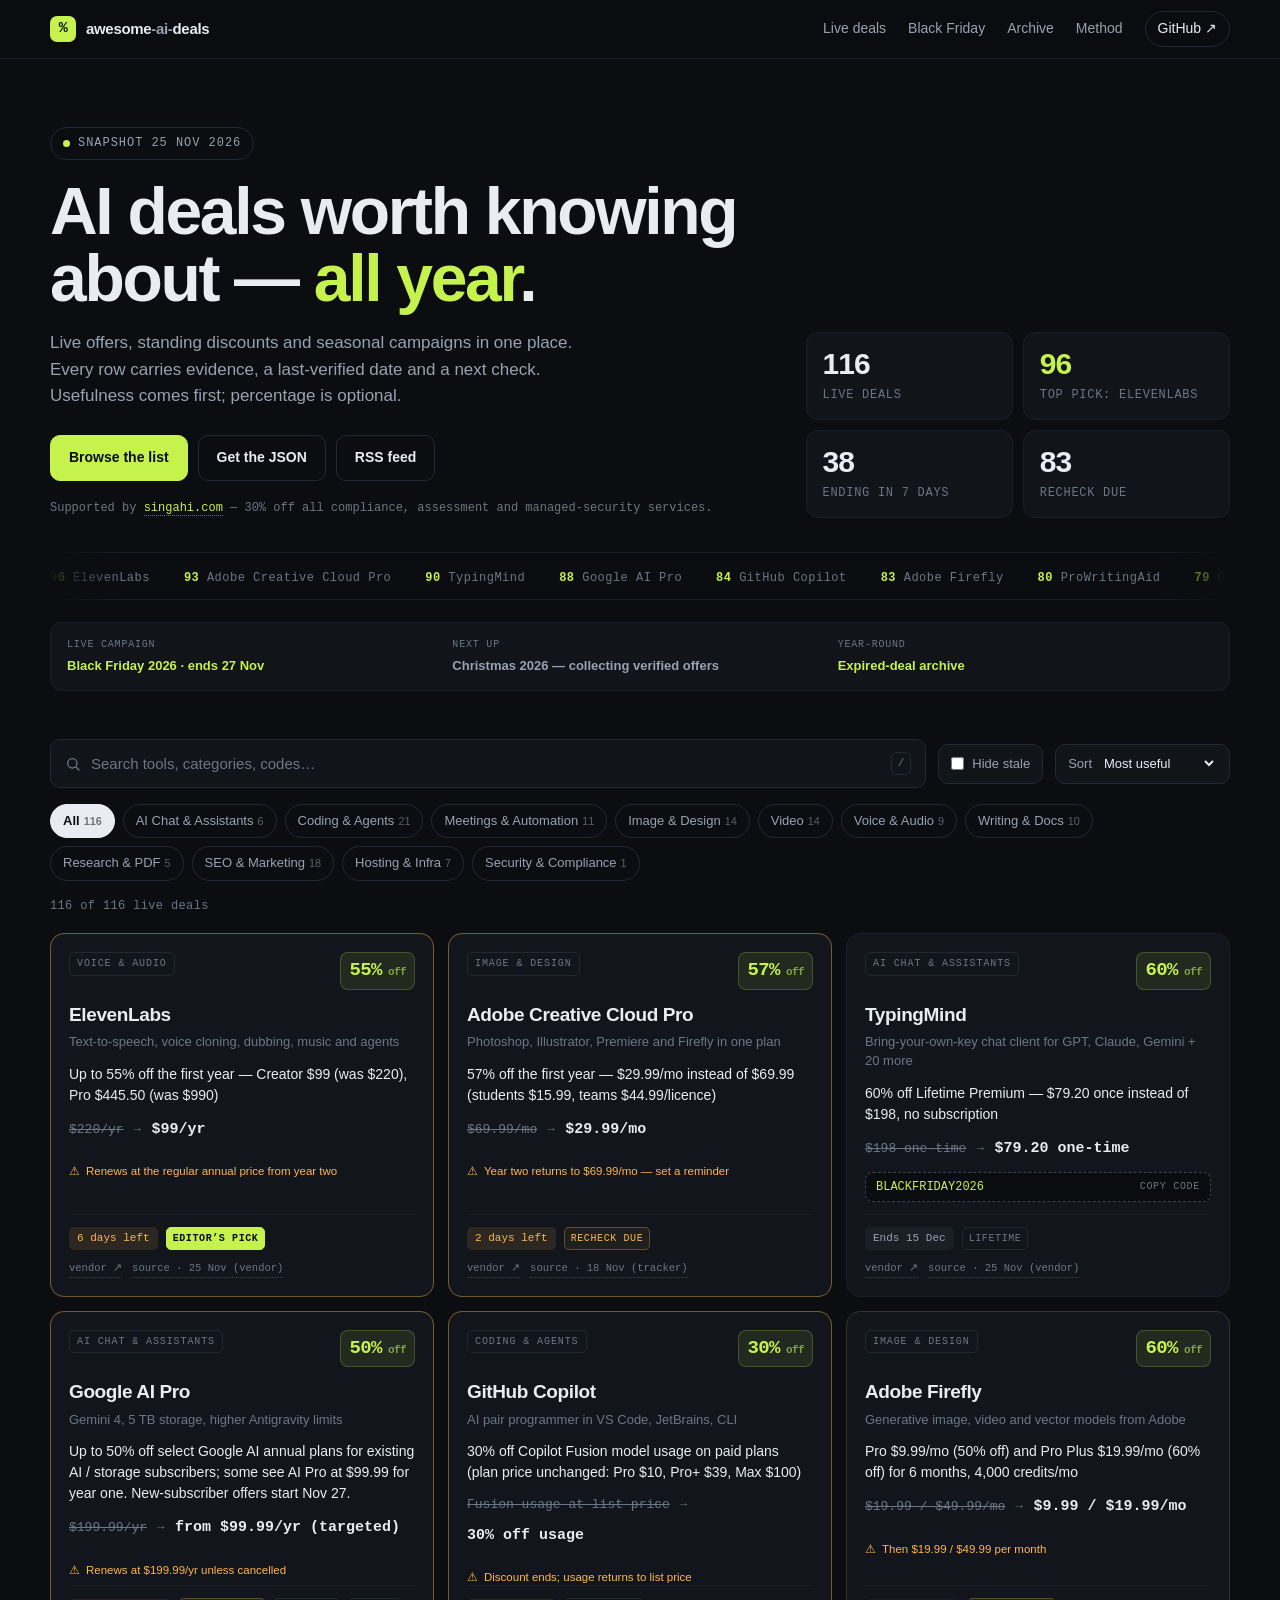
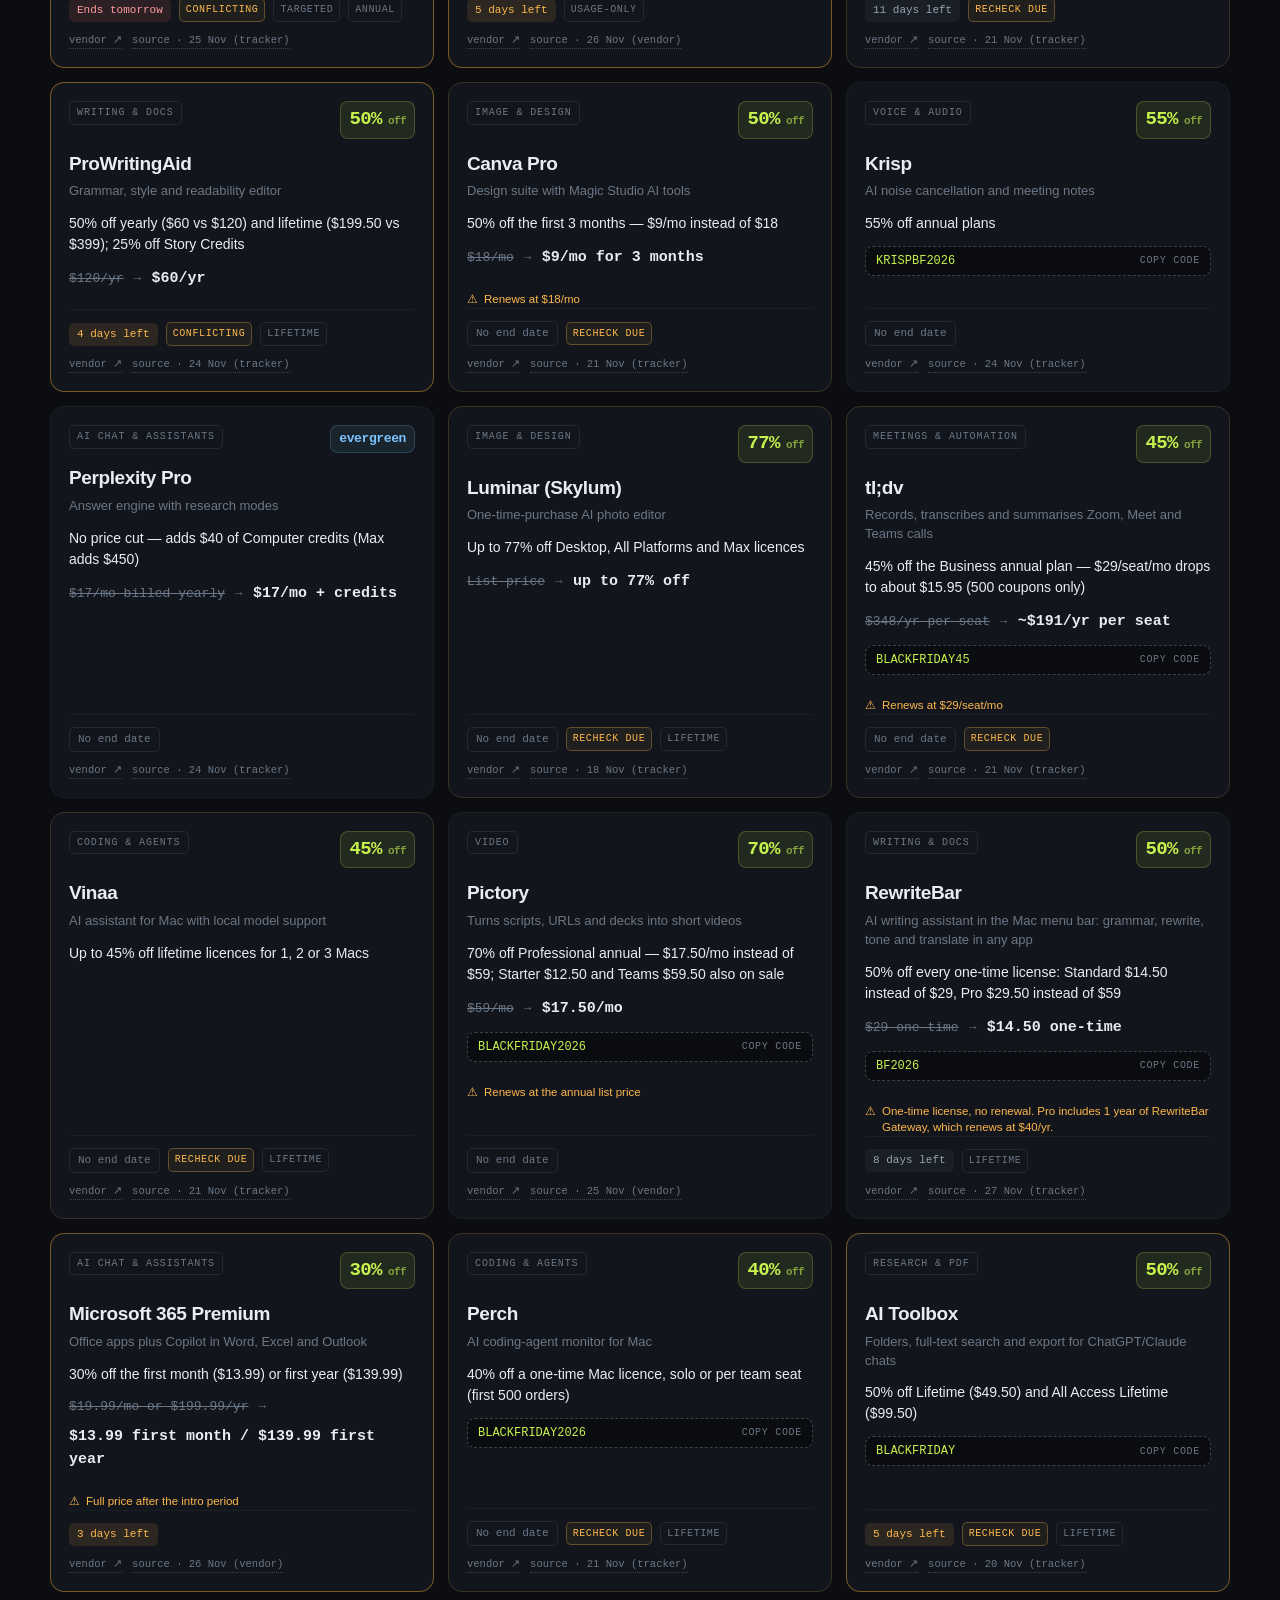
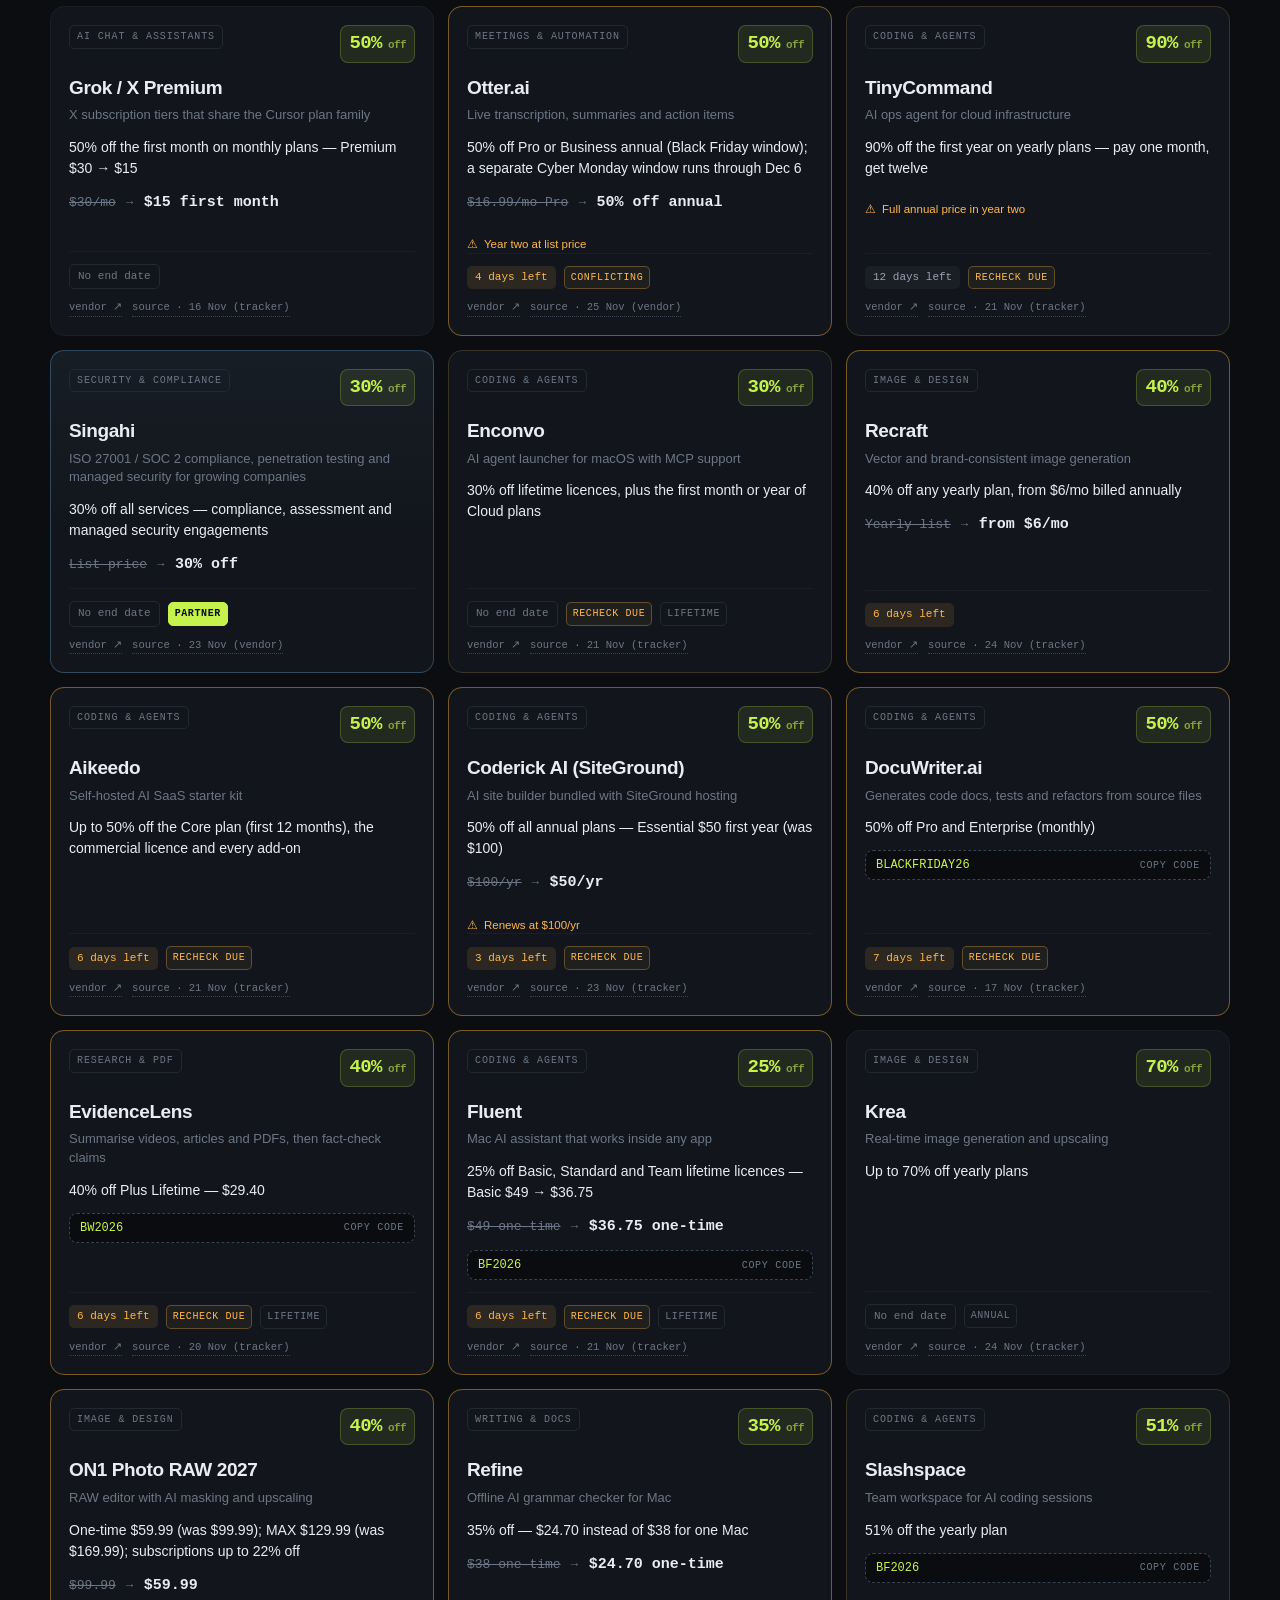
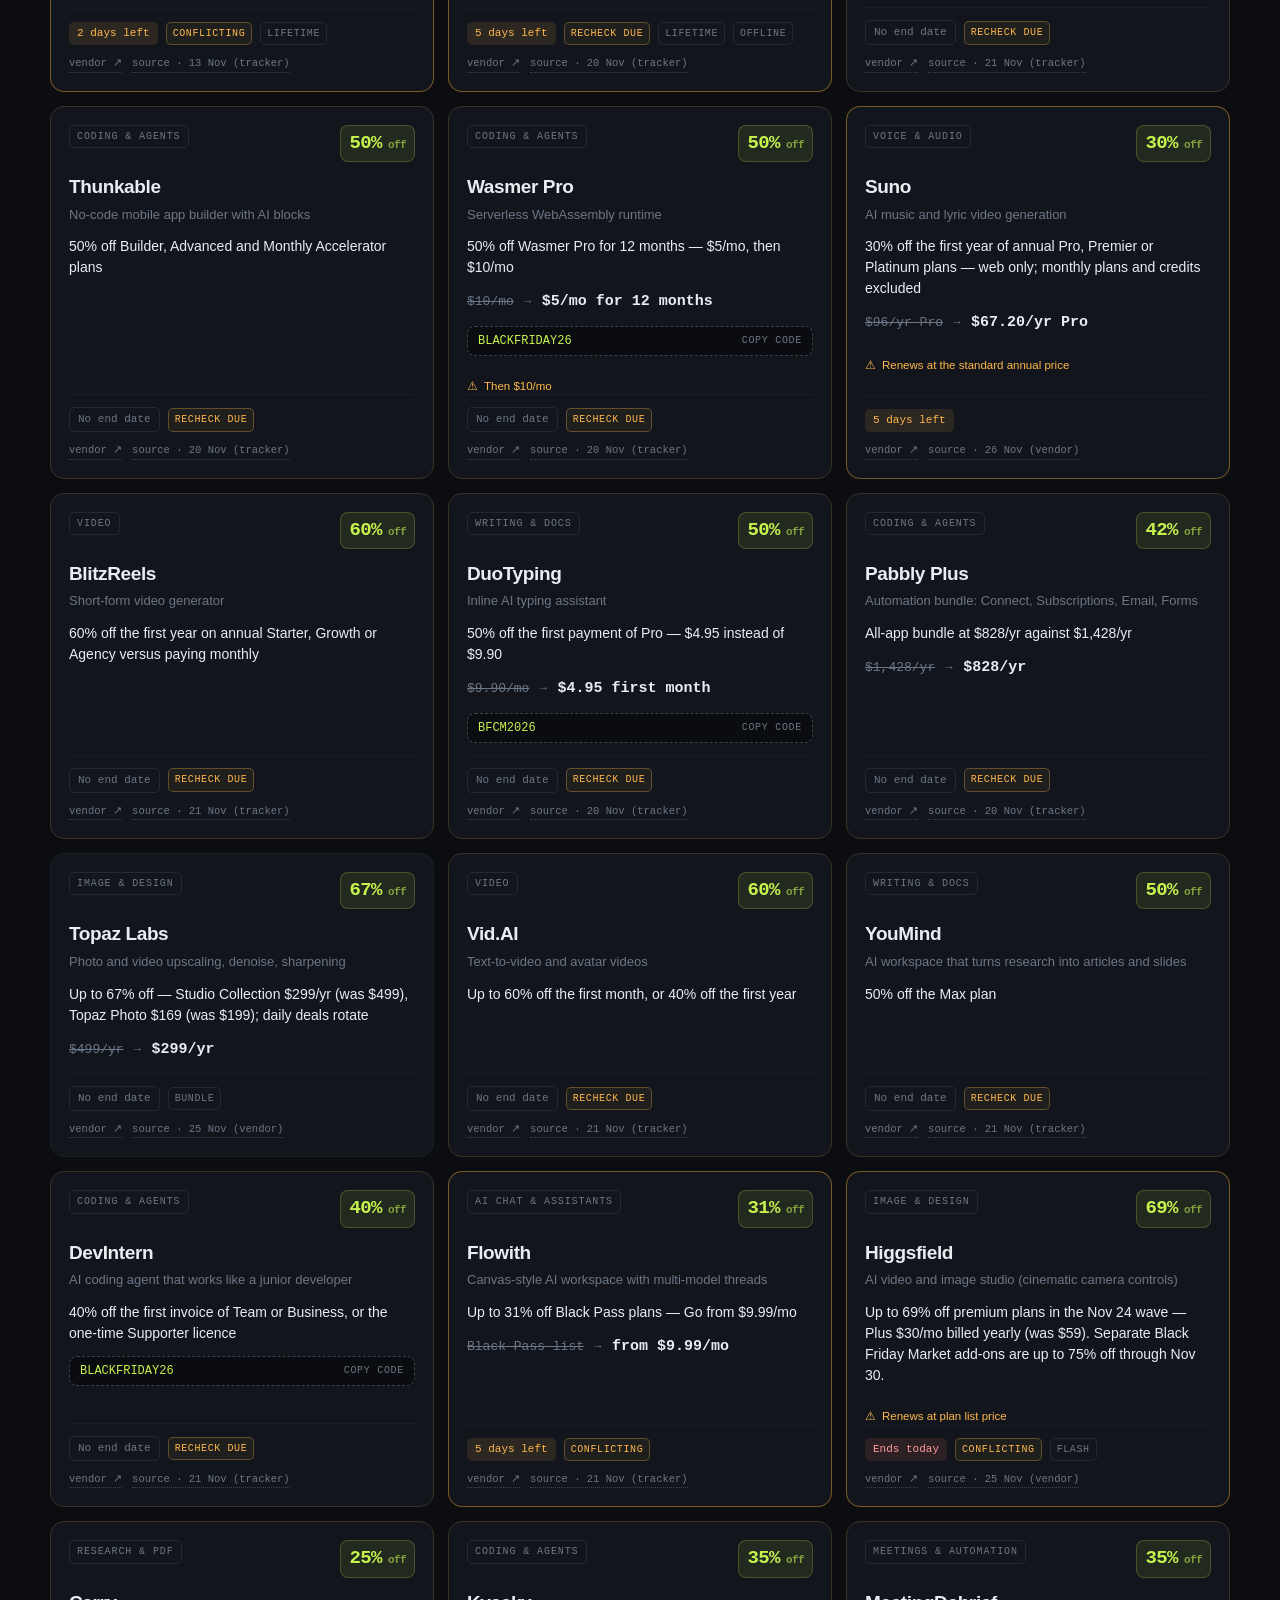
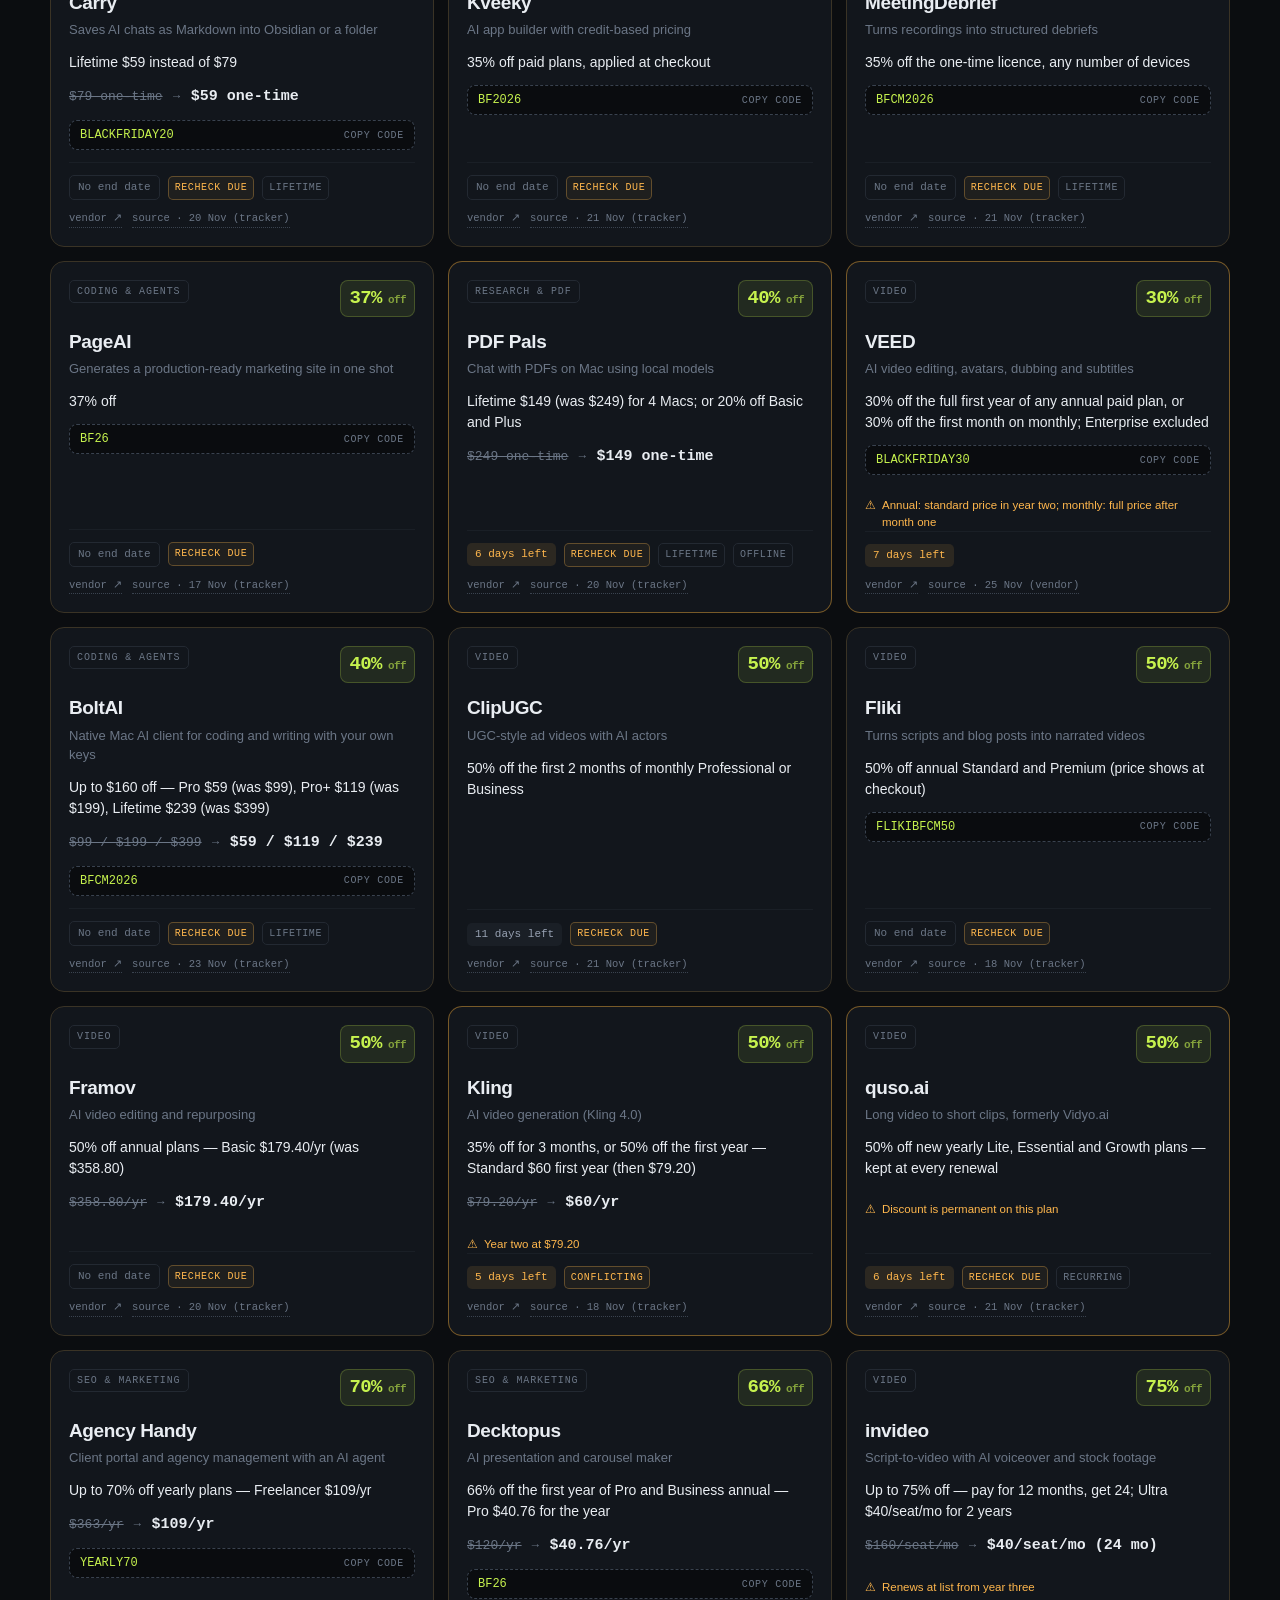
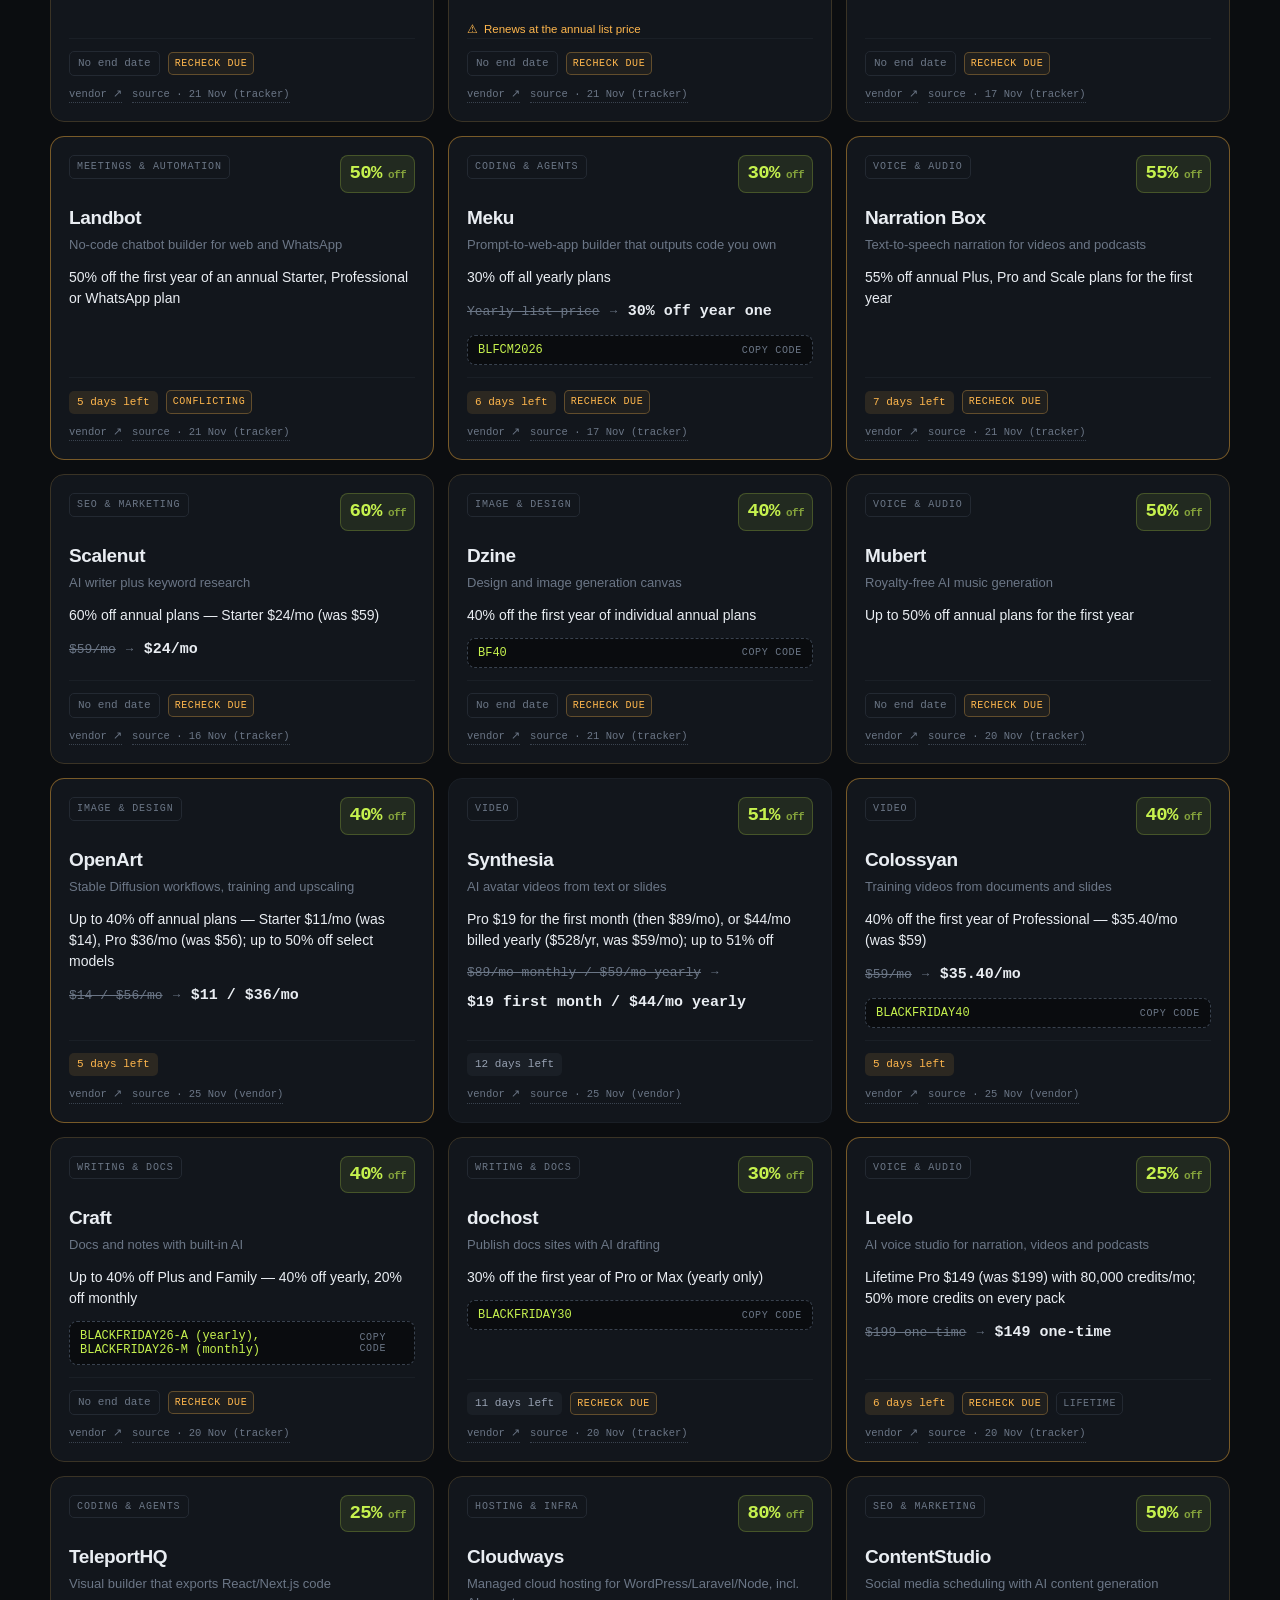
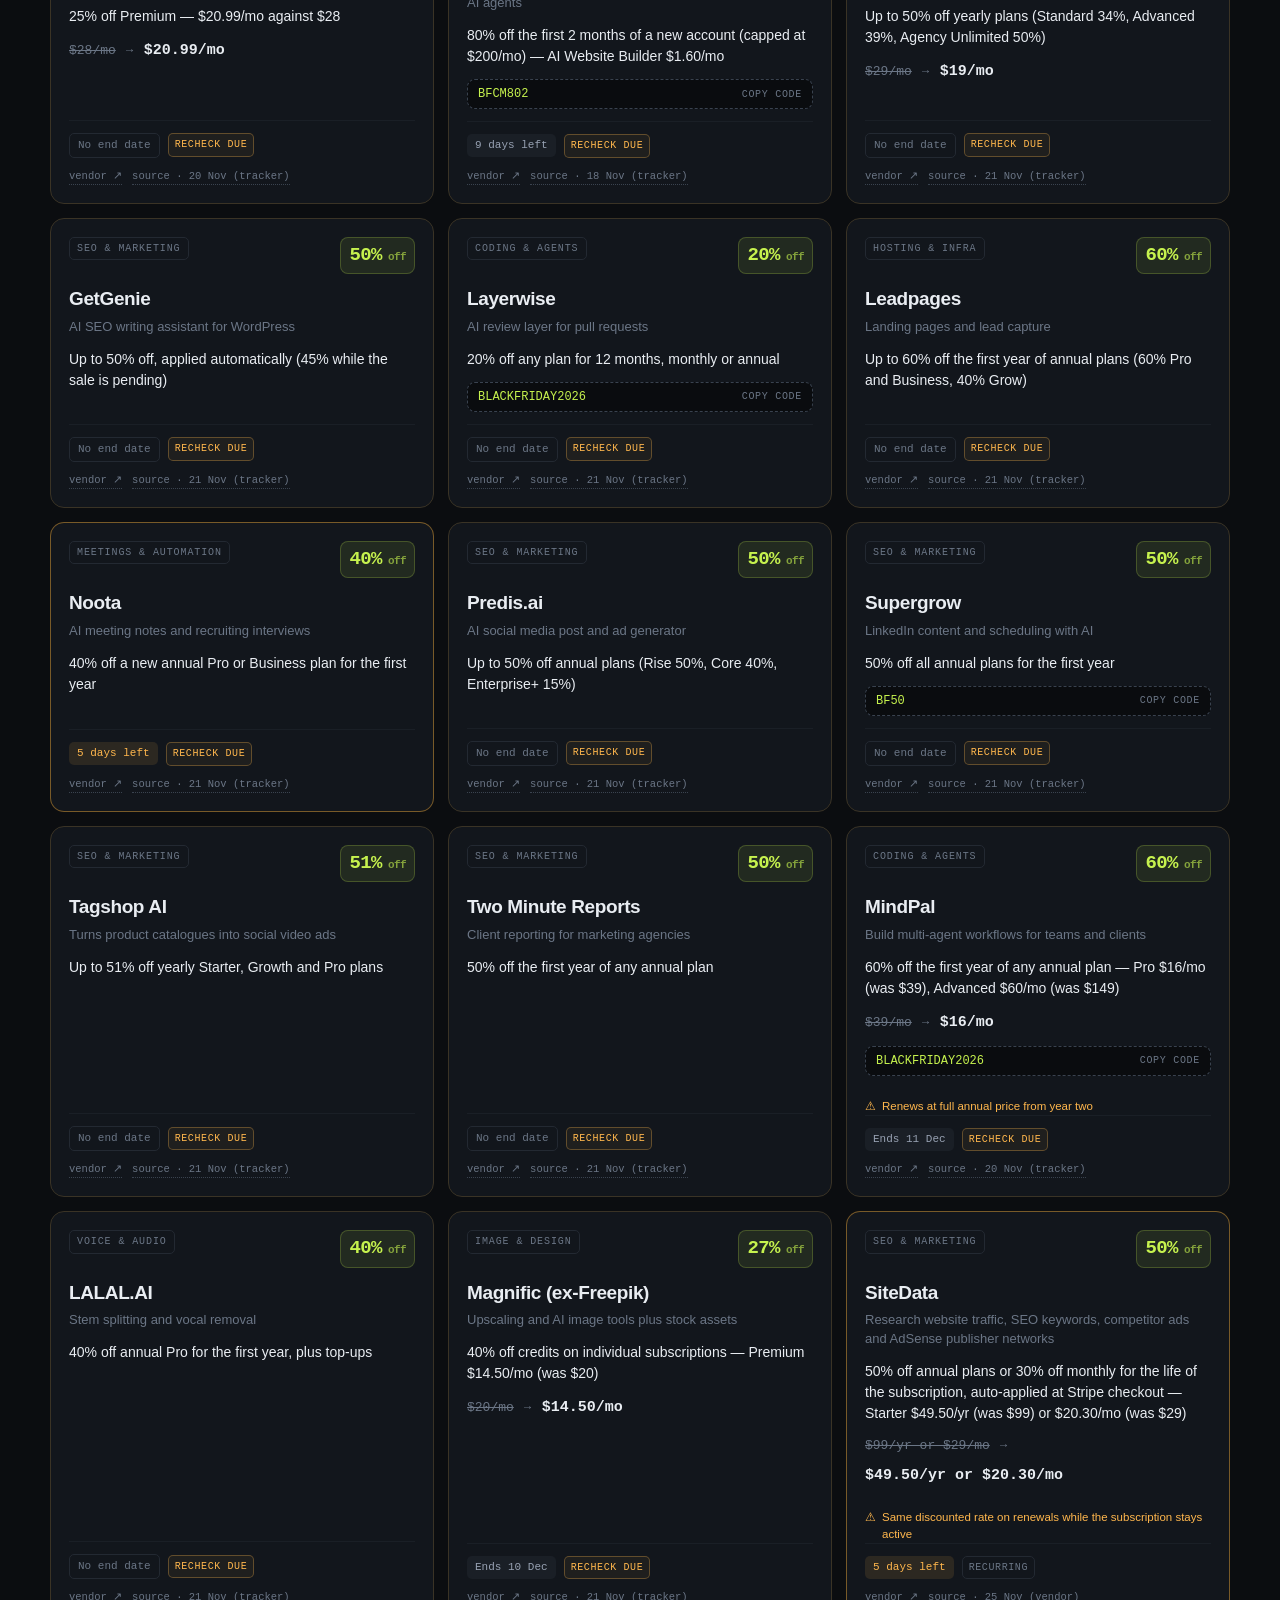
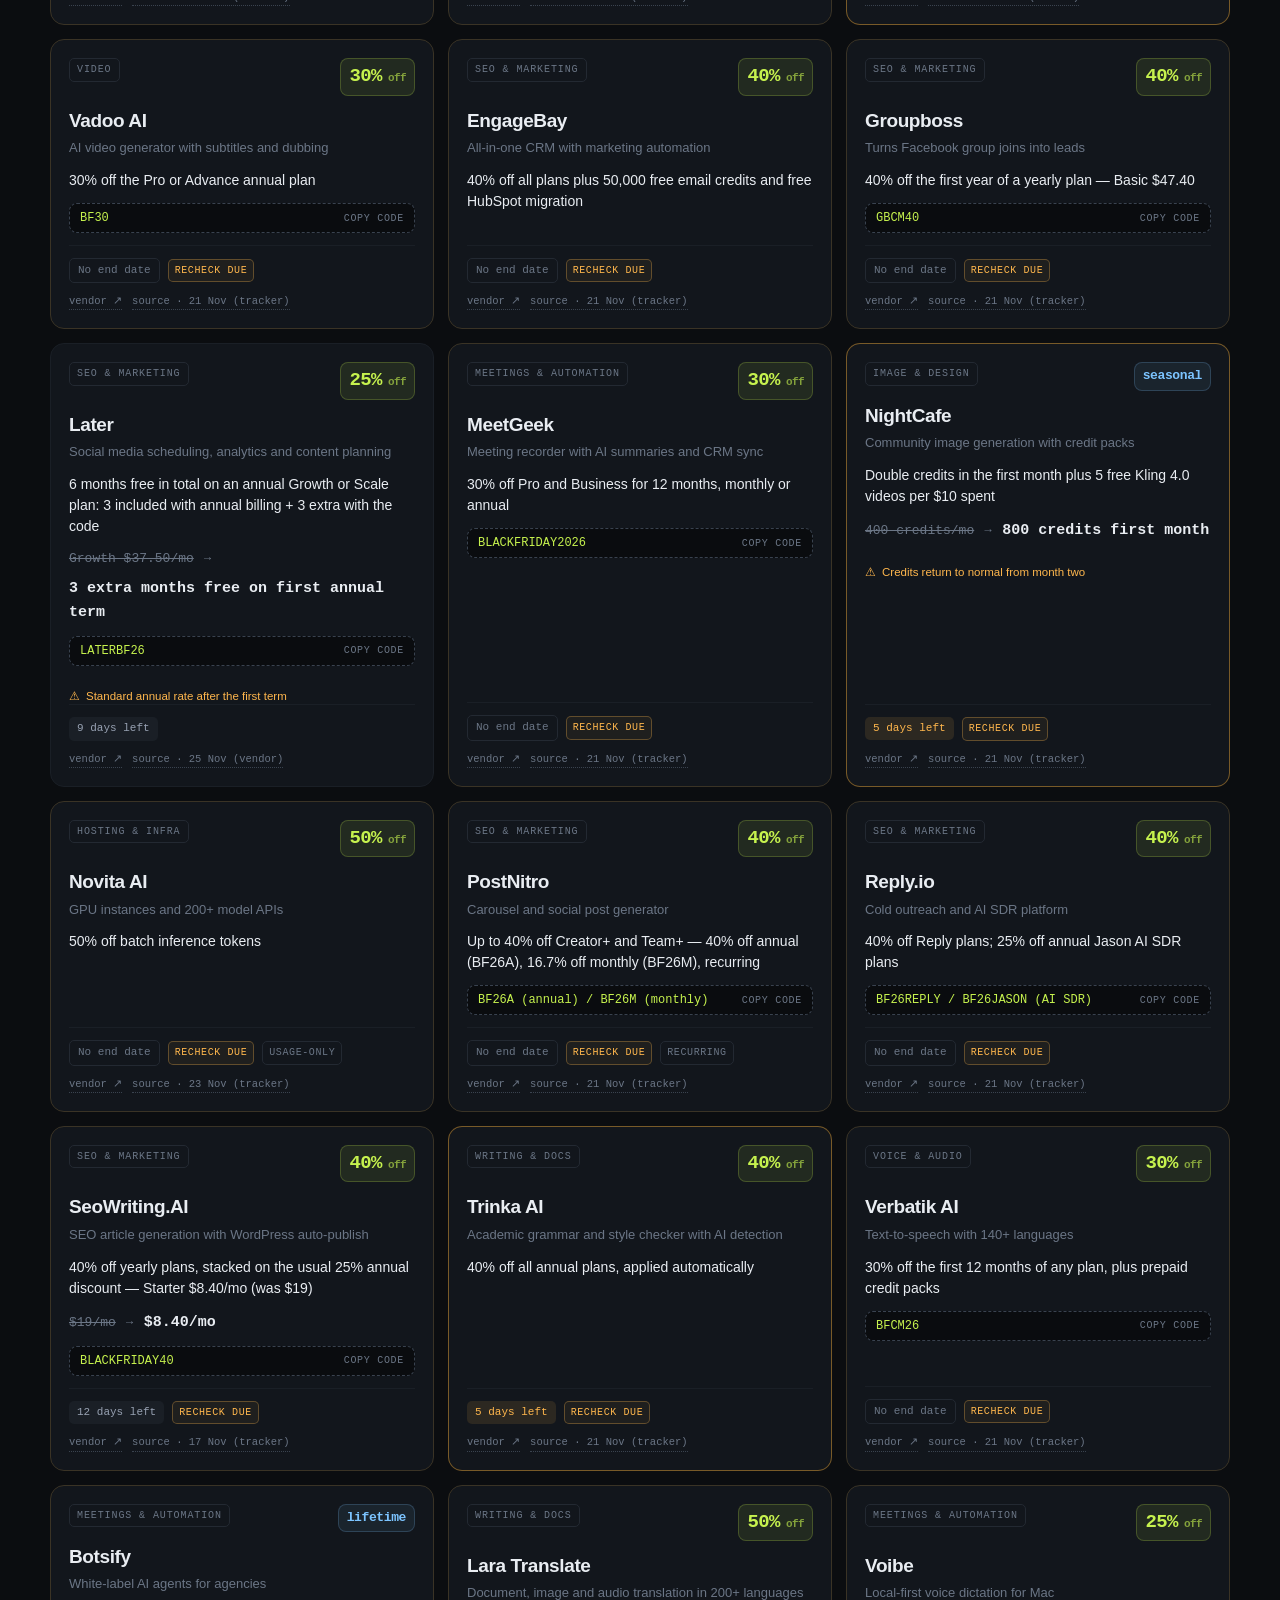
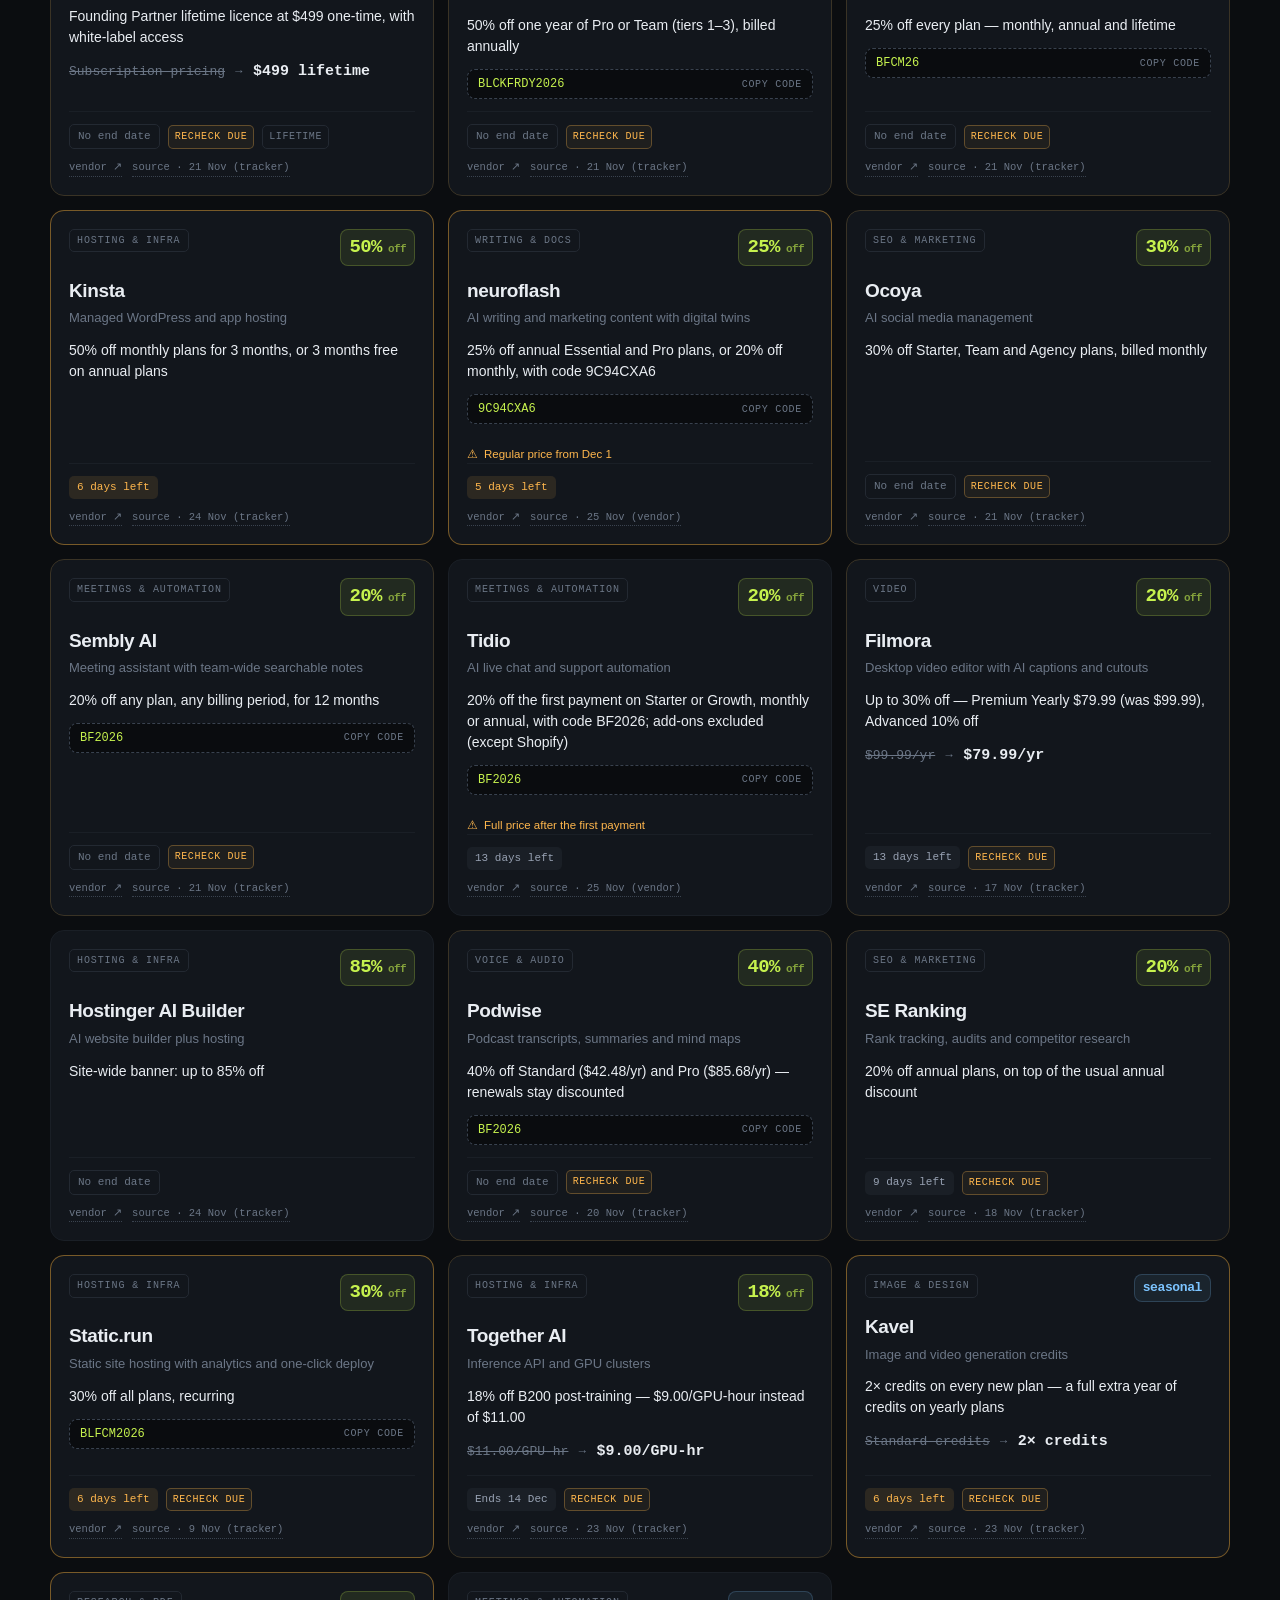
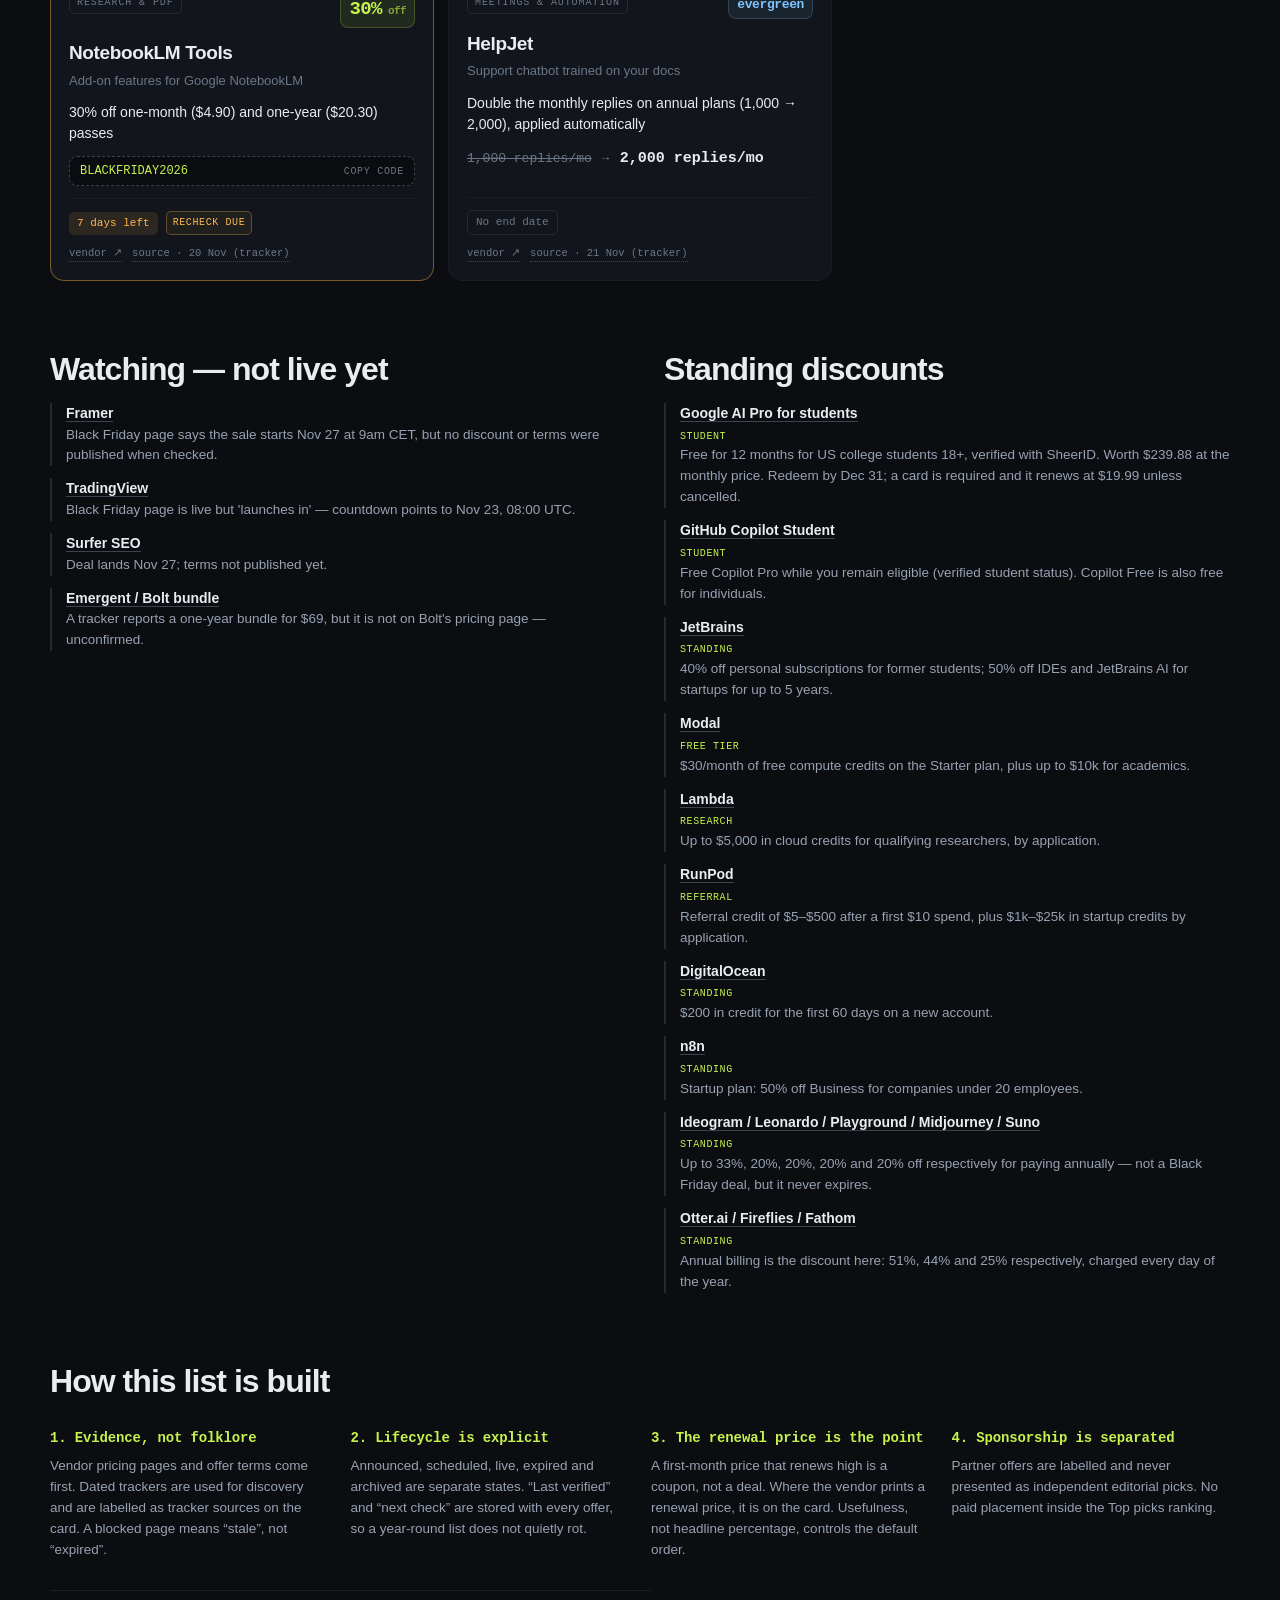
==== commit 72aa0a6a: "Update RewriteBar: verify against the vendor page, add Pro price" ====
--- a/index.html
+++ b/index.html
@@ -49,7 +49,7 @@
         </div>
         <p class="support">Supported by <a href="https://singahi.com" target="_blank" rel="noopener">singahi.com</a> — 30% off all compliance, assessment and managed-security services.</p>
       </div>
-      <div class="stats" id="stats" aria-label="Summary"><div class="stat"><b>116</b><span>live deals</span></div><div class="stat acid"><b>96</b><span>top pick: ElevenLabs</span></div><div class="stat"><b>38</b><span>ending in 7 days</span></div><div class="stat"><b>84</b><span>recheck due</span></div></div>
+      <div class="stats" id="stats" aria-label="Summary"><div class="stat"><b>116</b><span>live deals</span></div><div class="stat acid"><b>96</b><span>top pick: ElevenLabs</span></div><div class="stat"><b>38</b><span>ending in 7 days</span></div><div class="stat"><b>83</b><span>recheck due</span></div></div>
     </div>
     <div class="ticker" id="ticker" aria-hidden="true"><div class="ticker-track"><span><b>96</b> ElevenLabs</span><span><b>93</b> Adobe Creative Cloud Pro</span><span><b>90</b> TypingMind</span><span><b>88</b> Google AI Pro</span><span><b>84</b> GitHub Copilot</span><span><b>83</b> Adobe Firefly</span><span><b>80</b> ProWritingAid</span><span><b>79</b> Canva Pro</span><span><b>78</b> Krisp</span><span><b>96</b> ElevenLabs</span><span><b>93</b> Adobe Creative Cloud Pro</span><span><b>90</b> TypingMind</span><span><b>88</b> Google AI Pro</span><span><b>84</b> GitHub Copilot</span><span><b>83</b> Adobe Firefly</span><span><b>80</b> ProWritingAid</span><span><b>79</b> Canva Pro</span><span><b>78</b> Krisp</span></div></div>
     <div class="season-strip"><div><span>Live campaign</span><b><a href="black-friday/">Black Friday 2026 · ends 27 Nov</a></b></div><div><span>Next up</span><b>Christmas 2026 — collecting verified offers</b></div><div><span>Year-round</span><b><a href="archive/">Expired-deal archive</a></b></div></div>
@@ -82,7 +82,7 @@
       <button class="linkish" id="reset" hidden>Clear filters</button>
     </div>
 
-    <div class="grid" id="grid"><article class="card ending"><a class="stretched" href="https://elevenlabs.io/pricing" target="_blank" rel="noopener" aria-label="Open ElevenLabs offer"></a><div class="card-head"><span class="cat">Voice &amp; Audio</span><div class="disc">55%<span style="font-size:11px;opacity:.6"> off</span></div></div><h3>ElevenLabs</h3><p class="what">Text-to-speech, voice cloning, dubbing, music and agents</p><p class="deal">Up to 55% off the first year — Creator $99 (was $220), Pro $445.50 (was $990)</p><div class="price"><span class="before">$220/yr</span><span class="arrow">→</span><span class="after">$99/yr</span></div><p class="renewal">Renews at the regular annual price from year two</p><div class="meta"><span class="ends warm" title="11:59 PM ET; offer ran Nov 16 – Dec 1">6 days left</span><span class="tagpill pick">Editor’s pick</span></div><p class="src"><a href="https://elevenlabs.io/pricing" target="_blank" rel="noopener">vendor ↗</a><a href="https://join.elevenlabs.io/bfcm/terms" target="_blank" rel="noopener">source · 25 Nov (vendor)</a></p></article><article class="card ending stale-card"><a class="stretched" href="https://www.adobe.com/creativecloud/plans.html" target="_blank" rel="noopener" aria-label="Open Adobe Creative Cloud Pro offer"></a><div class="card-head"><span class="cat">Image &amp; Design</span><div class="disc">57%<span style="font-size:11px;opacity:.6"> off</span></div></div><h3>Adobe Creative Cloud Pro</h3><p class="what">Photoshop, Illustrator, Premiere and Firefly in one plan</p><p class="deal">57% off the first year — $29.99/mo instead of $69.99 (students $15.99, teams $44.99/licence)</p><div class="price"><span class="before">$69.99/mo</span><span class="arrow">→</span><span class="after">$29.99/mo</span></div><p class="renewal">Year two returns to $69.99/mo — set a reminder</p><div class="meta"><span class="ends warm" title="Official terms: Nov 13–27, 2026">2 days left</span><span class="tagpill stale">recheck due</span></div><p class="src"><a href="https://www.adobe.com/creativecloud/plans.html" target="_blank" rel="noopener">vendor ↗</a><a href="https://www.prompthackers.co/ai-tools/black-friday-deals" target="_blank" rel="noopener">source · 18 Nov (tracker)</a></p></article><article class="card"><a class="stretched" href="https://www.typingmind.com/buy" target="_blank" rel="noopener" aria-label="Open TypingMind offer"></a><div class="card-head"><span class="cat">AI Chat &amp; Assistants</span><div class="disc">60%<span style="font-size:11px;opacity:.6"> off</span></div></div><h3>TypingMind</h3><p class="what">Bring-your-own-key chat client for GPT, Claude, Gemini + 20 more</p><p class="deal">60% off Lifetime Premium — $79.20 once instead of $198, no subscription</p><div class="price"><span class="before">$198 one-time</span><span class="arrow">→</span><span class="after">$79.20 one-time</span></div><div class="code-row"><button class="code" data-code="BLACKFRIDAY2026" title="Click to copy"><span>BLACKFRIDAY2026</span><span class="hint">copy code</span></button></div><div class="meta"><span class="ends " title="Vendor docs say Dec 15; some trackers report Nov 30 — confirm at checkout">Ends 15 Dec</span><span class="tagpill">lifetime</span></div><p class="src"><a href="https://www.typingmind.com/buy" target="_blank" rel="noopener">vendor ↗</a><a href="https://docs.typingmind.com/resources/ai-black-friday-deals" target="_blank" rel="noopener">source · 25 Nov (vendor)</a></p></article><article class="card ending"><a class="stretched" href="https://one.google.com/about/plans" target="_blank" rel="noopener" aria-label="Open Google AI Pro offer"></a><div class="card-head"><span class="cat">AI Chat &amp; Assistants</span><div class="disc">50%<span style="font-size:11px;opacity:.6"> off</span></div></div><h3>Google AI Pro</h3><p class="what">Gemini 4, 5 TB storage, higher Antigravity limits</p><p class="deal">Up to 50% off select Google AI annual plans for existing AI / storage subscribers; some see AI Pro at $99.99 for year one. New-subscriber offers start Nov 27.</p><div class="price"><span class="before">$199.99/yr</span><span class="arrow">→</span><span class="after">from $99.99/yr (targeted)</span></div><p class="renewal">Renews at $199.99/yr unless cancelled</p><div class="meta"><span class="ends hot" title="Member early access through Nov 26; exact offer depends on current plan">Ends tomorrow</span><span class="tagpill stale">conflicting</span><span class="tagpill">targeted</span><span class="tagpill">annual</span></div><p class="src"><a href="https://one.google.com/about/plans" target="_blank" rel="noopener">vendor ↗</a><a href="https://whichaicoder.com/ai-coding-black-friday-deals/" target="_blank" rel="noopener">source · 25 Nov (tracker)</a></p></article><article class="card ending"><a class="stretched" href="https://github.com/features/copilot/plans" target="_blank" rel="noopener" aria-label="Open GitHub Copilot offer"></a><div class="card-head"><span class="cat">Coding &amp; Agents</span><div class="disc">30%<span style="font-size:11px;opacity:.6"> off</span></div></div><h3>GitHub Copilot</h3><p class="what">AI pair programmer in VS Code, JetBrains, CLI</p><p class="deal">30% off Copilot Fusion model usage on paid plans (plan price unchanged: Pro $10, Pro+ $39, Max $100)</p><div class="price"><span class="before">Fusion usage at list price</span><span class="arrow">→</span><span class="after">30% off usage</span></div><p class="renewal">Discount ends; usage returns to list price</p><div class="meta"><span class="ends warm" title="">5 days left</span><span class="tagpill">usage-only</span></div><p class="src"><a href="https://github.com/features/copilot/plans" target="_blank" rel="noopener">vendor ↗</a><a href="https://github.com/features/copilot/plans" target="_blank" rel="noopener">source · 26 Nov (vendor)</a></p></article><article class="card stale-card"><a class="stretched" href="https://www.adobe.com/products/firefly/plans.html" target="_blank" rel="noopener" aria-label="Open Adobe Firefly offer"></a><div class="card-head"><span class="cat">Image &amp; Design</span><div class="disc">60%<span style="font-size:11px;opacity:.6"> off</span></div></div><h3>Adobe Firefly</h3><p class="what">Generative image, video and vector models from Adobe</p><p class="deal">Pro $9.99/mo (50% off) and Pro Plus $19.99/mo (60% off) for 6 months, 4,000 credits/mo</p><div class="price"><span class="before">$19.99 / $49.99/mo</span><span class="arrow">→</span><span class="after">$9.99 / $19.99/mo</span></div><p class="renewal">Then $19.99 / $49.99 per month</p><div class="meta"><span class="ends " title="">11 days left</span><span class="tagpill stale">recheck due</span></div><p class="src"><a href="https://www.adobe.com/products/firefly/plans.html" target="_blank" rel="noopener">vendor ↗</a><a href="https://howtoai.com/ai-black-friday-deals/" target="_blank" rel="noopener">source · 21 Nov (tracker)</a></p></article><article class="card ending"><a class="stretched" href="https://prowritingaid.com/pricing" target="_blank" rel="noopener" aria-label="Open ProWritingAid offer"></a><div class="card-head"><span class="cat">Writing &amp; Docs</span><div class="disc">50%<span style="font-size:11px;opacity:.6"> off</span></div></div><h3>ProWritingAid</h3><p class="what">Grammar, style and readability editor</p><p class="deal">50% off yearly ($60 vs $120) and lifetime ($199.50 vs $399); 25% off Story Credits</p><div class="price"><span class="before">$120/yr</span><span class="arrow">→</span><span class="after">$60/yr</span></div><div class="meta"><span class="ends warm" title="11:59 PM PT — the vendor blog says Dec 4, go by the pricing page">4 days left</span><span class="tagpill stale">conflicting</span><span class="tagpill">lifetime</span></div><p class="src"><a href="https://prowritingaid.com/pricing" target="_blank" rel="noopener">vendor ↗</a><a href="https://www.prompthackers.co/ai-tools/black-friday-deals" target="_blank" rel="noopener">source · 24 Nov (tracker)</a></p></article><article class="card stale-card"><a class="stretched" href="https://www.canva.com/pricing/" target="_blank" rel="noopener" aria-label="Open Canva Pro offer"></a><div class="card-head"><span class="cat">Image &amp; Design</span><div class="disc">50%<span style="font-size:11px;opacity:.6"> off</span></div></div><h3>Canva Pro</h3><p class="what">Design suite with Magic Studio AI tools</p><p class="deal">50% off the first 3 months — $9/mo instead of $18</p><div class="price"><span class="before">$18/mo</span><span class="arrow">→</span><span class="after">$9/mo for 3 months</span></div><p class="renewal">Renews at $18/mo</p><div class="meta"><span class="ends open" title="No end date printed">No end date</span><span class="tagpill stale">recheck due</span></div><p class="src"><a href="https://www.canva.com/pricing/" target="_blank" rel="noopener">vendor ↗</a><a href="https://howtoai.com/ai-black-friday-deals/" target="_blank" rel="noopener">source · 21 Nov (tracker)</a></p></article><article class="card"><a class="stretched" href="https://krisp.ai/pricing/" target="_blank" rel="noopener" aria-label="Open Krisp offer"></a><div class="card-head"><span class="cat">Voice &amp; Audio</span><div class="disc">55%<span style="font-size:11px;opacity:.6"> off</span></div></div><h3>Krisp</h3><p class="what">AI noise cancellation and meeting notes</p><p class="deal">55% off annual plans</p><div class="code-row"><button class="code" data-code="KRISPBF2026" title="Click to copy"><span>KRISPBF2026</span><span class="hint">copy code</span></button></div><div class="meta"><span class="ends open" title="No end date printed">No end date</span></div><p class="src"><a href="https://krisp.ai/pricing/" target="_blank" rel="noopener">vendor ↗</a><a href="https://buildstacktools.com/guides/black-friday-ai-dev-tool-deals-2026.html" target="_blank" rel="noopener">source · 24 Nov (tracker)</a></p></article><article class="card"><a class="stretched" href="https://www.perplexity.ai/pro" target="_blank" rel="noopener" aria-label="Open Perplexity Pro offer"></a><div class="card-head"><span class="cat">AI Chat &amp; Assistants</span><div class="disc na">evergreen</div></div><h3>Perplexity Pro</h3><p class="what">Answer engine with research modes</p><p class="deal">No price cut — adds $40 of Computer credits (Max adds $450)</p><div class="price"><span class="before">$17/mo billed yearly</span><span class="arrow">→</span><span class="after">$17/mo + credits</span></div><div class="meta"><span class="ends open" title="&#x27;Limited time&#x27;, undated">No end date</span></div><p class="src"><a href="https://www.perplexity.ai/pro" target="_blank" rel="noopener">vendor ↗</a><a href="https://www.zemith.com/en/contents/ai-black-friday-deals" target="_blank" rel="noopener">source · 24 Nov (tracker)</a></p></article><article class="card stale-card"><a class="stretched" href="https://skylum.com/luminar" target="_blank" rel="noopener" aria-label="Open Luminar (Skylum) offer"></a><div class="card-head"><span class="cat">Image &amp; Design</span><div class="disc">77%<span style="font-size:11px;opacity:.6"> off</span></div></div><h3>Luminar (Skylum)</h3><p class="what">One-time-purchase AI photo editor</p><p class="deal">Up to 77% off Desktop, All Platforms and Max licences</p><div class="price"><span class="before">List price</span><span class="arrow">→</span><span class="after">up to 77% off</span></div><div class="meta"><span class="ends open" title="No end date printed">No end date</span><span class="tagpill stale">recheck due</span><span class="tagpill">lifetime</span></div><p class="src"><a href="https://skylum.com/luminar" target="_blank" rel="noopener">vendor ↗</a><a href="https://www.prompthackers.co/ai-tools/black-friday-deals" target="_blank" rel="noopener">source · 18 Nov (tracker)</a></p></article><article class="card stale-card"><a class="stretched" href="https://vinaa.app/pricing" target="_blank" rel="noopener" aria-label="Open Vinaa offer"></a><div class="card-head"><span class="cat">Coding &amp; Agents</span><div class="disc">45%<span style="font-size:11px;opacity:.6"> off</span></div></div><h3>Vinaa</h3><p class="what">AI assistant for Mac with local model support</p><p class="deal">Up to 45% off lifetime licences for 1, 2 or 3 Macs</p><div class="meta"><span class="ends open" title="No end date printed">No end date</span><span class="tagpill stale">recheck due</span><span class="tagpill">lifetime</span></div><p class="src"><a href="https://vinaa.app/pricing" target="_blank" rel="noopener">vendor ↗</a><a href="https://aideals.app/deals/black-friday" target="_blank" rel="noopener">source · 21 Nov (tracker)</a></p></article><article class="card stale-card"><a class="stretched" href="https://tldv.io/pricing/" target="_blank" rel="noopener" aria-label="Open tl;dv offer"></a><div class="card-head"><span class="cat">Meetings &amp; Automation</span><div class="disc">45%<span style="font-size:11px;opacity:.6"> off</span></div></div><h3>tl;dv</h3><p class="what">Records, transcribes and summarises Zoom, Meet and Teams calls</p><p class="deal">45% off the Business annual plan — $29/seat/mo drops to about $15.95 (500 coupons only)</p><div class="price"><span class="before">$348/yr per seat</span><span class="arrow">→</span><span class="after">~$191/yr per seat</span></div><div class="code-row"><button class="code" data-code="BLACKFRIDAY45" title="Click to copy"><span>BLACKFRIDAY45</span><span class="hint">copy code</span></button></div><p class="renewal">Renews at $29/seat/mo</p><div class="meta"><span class="ends open" title="No end date; capped at 500 coupons">No end date</span><span class="tagpill stale">recheck due</span></div><p class="src"><a href="https://tldv.io/pricing/" target="_blank" rel="noopener">vendor ↗</a><a href="https://aiincontext.com/articles/bf2026-ai-meeting-notes-tools" target="_blank" rel="noopener">source · 21 Nov (tracker)</a></p></article><article class="card"><a class="stretched" href="https://pictory.ai/pricing/" target="_blank" rel="noopener" aria-label="Open Pictory offer"></a><div class="card-head"><span class="cat">Video</span><div class="disc">70%<span style="font-size:11px;opacity:.6"> off</span></div></div><h3>Pictory</h3><p class="what">Turns scripts, URLs and decks into short videos</p><p class="deal">70% off Professional annual — $17.50/mo instead of $59; Starter $12.50 and Teams $59.50 also on sale</p><div class="price"><span class="before">$59/mo</span><span class="arrow">→</span><span class="after">$17.50/mo</span></div><div class="code-row"><button class="code" data-code="BLACKFRIDAY2026" title="Click to copy"><span>BLACKFRIDAY2026</span><span class="hint">copy code</span></button></div><p class="renewal">Renews at the annual list price</p><div class="meta"><span class="ends open" title="Labelled &#x27;Black Friday Offer&#x27;, no written end date">No end date</span></div><p class="src"><a href="https://pictory.ai/pricing/" target="_blank" rel="noopener">vendor ↗</a><a href="https://pictory.ai/pricing/" target="_blank" rel="noopener">source · 25 Nov (vendor)</a></p></article><article class="card stale-card"><a class="stretched" href="https://rewritebar.com/" target="_blank" rel="noopener" aria-label="Open RewriteBar offer"></a><div class="card-head"><span class="cat">Writing &amp; Docs</span><div class="disc">50%<span style="font-size:11px;opacity:.6"> off</span></div></div><h3>RewriteBar</h3><p class="what">Grammar, rewrite and translate inside any Mac app</p><p class="deal">50% off — Standard lifetime $14.50 instead of $29</p><div class="price"><span class="before">$29 one-time</span><span class="arrow">→</span><span class="after">$14.50 one-time</span></div><div class="code-row"><button class="code" data-code="BF2026" title="Click to copy"><span>BF2026</span><span class="hint">copy code</span></button></div><div class="meta"><span class="ends " title="">8 days left</span><span class="tagpill stale">recheck due</span><span class="tagpill">lifetime</span></div><p class="src"><a href="https://rewritebar.com/" target="_blank" rel="noopener">vendor ↗</a><a href="https://docs.typingmind.com/resources/ai-black-friday-deals" target="_blank" rel="noopener">source · 20 Nov (tracker)</a></p></article><article class="card ending"><a class="stretched" href="https://www.microsoft.com/en-us/microsoft-365/buy/compare-all-microsoft-365-products" target="_blank" rel="noopener" aria-label="Open Microsoft 365 Premium offer"></a><div class="card-head"><span class="cat">AI Chat &amp; Assistants</span><div class="disc">30%<span style="font-size:11px;opacity:.6"> off</span></div></div><h3>Microsoft 365 Premium</h3><p class="what">Office apps plus Copilot in Word, Excel and Outlook</p><p class="deal">30% off the first month ($13.99) or first year ($139.99)</p><div class="price"><span class="before">$19.99/mo or $199.99/yr</span><span class="arrow">→</span><span class="after">$13.99 first month / $139.99 first year</span></div><p class="renewal">Full price after the intro period</p><div class="meta"><span class="ends warm" title="Microsoft Store Black Friday window Nov 19–28; offer while advertised">3 days left</span></div><p class="src"><a href="https://www.microsoft.com/en-us/microsoft-365/buy/compare-all-microsoft-365-products" target="_blank" rel="noopener">vendor ↗</a><a href="https://www.microsoft.com/en-us/microsoft-365/buy/compare-all-microsoft-365-products" target="_blank" rel="noopener">source · 26 Nov (vendor)</a></p></article><article class="card stale-card"><a class="stretched" href="https://perch.dev/" target="_blank" rel="noopener" aria-label="Open Perch offer"></a><div class="card-head"><span class="cat">Coding &amp; Agents</span><div class="disc">40%<span style="font-size:11px;opacity:.6"> off</span></div></div><h3>Perch</h3><p class="what">AI coding-agent monitor for Mac</p><p class="deal">40% off a one-time Mac licence, solo or per team seat (first 500 orders)</p><div class="code-row"><button class="code" data-code="BLACKFRIDAY2026" title="Click to copy"><span>BLACKFRIDAY2026</span><span class="hint">copy code</span></button></div><div class="meta"><span class="ends open" title="No end date; 500-order cap">No end date</span><span class="tagpill stale">recheck due</span><span class="tagpill">lifetime</span></div><p class="src"><a href="https://perch.dev/" target="_blank" rel="noopener">vendor ↗</a><a href="https://aideals.app/deals/black-friday" target="_blank" rel="noopener">source · 21 Nov (tracker)</a></p></article><article class="card ending stale-card"><a class="stretched" href="https://aitoolbox.app/pricing" target="_blank" rel="noopener" aria-label="Open AI Toolbox offer"></a><div class="card-head"><span class="cat">Research &amp; PDF</span><div class="disc">50%<span style="font-size:11px;opacity:.6"> off</span></div></div><h3>AI Toolbox</h3><p class="what">Folders, full-text search and export for ChatGPT/Claude chats</p><p class="deal">50% off Lifetime ($49.50) and All Access Lifetime ($99.50)</p><div class="code-row"><button class="code" data-code="BLACKFRIDAY" title="Click to copy"><span>BLACKFRIDAY</span><span class="hint">copy code</span></button></div><div class="meta"><span class="ends warm" title="">5 days left</span><span class="tagpill stale">recheck due</span><span class="tagpill">lifetime</span></div><p class="src"><a href="https://aitoolbox.app/pricing" target="_blank" rel="noopener">vendor ↗</a><a href="https://docs.typingmind.com/resources/ai-black-friday-deals" target="_blank" rel="noopener">source · 20 Nov (tracker)</a></p></article><article class="card"><a class="stretched" href="https://grok.com/plans" target="_blank" rel="noopener" aria-label="Open Grok / X Premium offer"></a><div class="card-head"><span class="cat">AI Chat &amp; Assistants</span><div class="disc">50%<span style="font-size:11px;opacity:.6"> off</span></div></div><h3>Grok / X Premium</h3><p class="what">X subscription tiers that share the Cursor plan family</p><p class="deal">50% off the first month on monthly plans — Premium $30 → $15</p><div class="price"><span class="before">$30/mo</span><span class="arrow">→</span><span class="after">$15 first month</span></div><div class="meta"><span class="ends open" title="Standing promo, no end date">No end date</span></div><p class="src"><a href="https://grok.com/plans" target="_blank" rel="noopener">vendor ↗</a><a href="https://geotoolbox.ai/blog/black-friday-ai-deals" target="_blank" rel="noopener">source · 16 Nov (tracker)</a></p></article><article class="card ending"><a class="stretched" href="https://otter.ai/black-friday" target="_blank" rel="noopener" aria-label="Open Otter.ai offer"></a><div class="card-head"><span class="cat">Meetings &amp; Automation</span><div class="disc">50%<span style="font-size:11px;opacity:.6"> off</span></div></div><h3>Otter.ai</h3><p class="what">Live transcription, summaries and action items</p><p class="deal">50% off Pro or Business annual (Black Friday window); a separate Cyber Monday window runs through Dec 6</p><div class="price"><span class="before">$16.99/mo Pro</span><span class="arrow">→</span><span class="after">50% off annual</span></div><p class="renewal">Year two at list price</p><div class="meta"><span class="ends warm" title="Black Friday window ends Nov 29; Cyber Monday window ends Dec 6">4 days left</span><span class="tagpill stale">conflicting</span></div><p class="src"><a href="https://otter.ai/black-friday" target="_blank" rel="noopener">vendor ↗</a><a href="https://otter.ai/black-friday" target="_blank" rel="noopener">source · 25 Nov (vendor)</a></p></article><article class="card stale-card"><a class="stretched" href="https://tinycommand.com/pricing" target="_blank" rel="noopener" aria-label="Open TinyCommand offer"></a><div class="card-head"><span class="cat">Coding &amp; Agents</span><div class="disc">90%<span style="font-size:11px;opacity:.6"> off</span></div></div><h3>TinyCommand</h3><p class="what">AI ops agent for cloud infrastructure</p><p class="deal">90% off the first year on yearly plans — pay one month, get twelve</p><p class="renewal">Full annual price in year two</p><div class="meta"><span class="ends " title="Runs Nov 14 – Dec 7">12 days left</span><span class="tagpill stale">recheck due</span></div><p class="src"><a href="https://tinycommand.com/pricing" target="_blank" rel="noopener">vendor ↗</a><a href="https://aideals.app/deals/black-friday" target="_blank" rel="noopener">source · 21 Nov (tracker)</a></p></article><article class="card sponsored"><a class="stretched" href="https://singahi.com" target="_blank" rel="noopener" aria-label="Open Singahi offer"></a><div class="card-head"><span class="cat">Security &amp; Compliance</span><div class="disc">30%<span style="font-size:11px;opacity:.6"> off</span></div></div><h3>Singahi</h3><p class="what">ISO 27001 / SOC 2 compliance, penetration testing and managed security for growing companies</p><p class="deal">30% off all services — compliance, assessment and managed security engagements</p><div class="price"><span class="before">List price</span><span class="arrow">→</span><span class="after">30% off</span></div><div class="meta"><span class="ends open" title="Partner offer — mention the list when you enquire">No end date</span><span class="tagpill pick">Partner</span></div><p class="src"><a href="https://singahi.com" target="_blank" rel="noopener">vendor ↗</a><a href="https://singahi.com" target="_blank" rel="noopener">source · 23 Nov (vendor)</a></p></article><article class="card stale-card"><a class="stretched" href="https://enconvo.com/pricing" target="_blank" rel="noopener" aria-label="Open Enconvo offer"></a><div class="card-head"><span class="cat">Coding &amp; Agents</span><div class="disc">30%<span style="font-size:11px;opacity:.6"> off</span></div></div><h3>Enconvo</h3><p class="what">AI agent launcher for macOS with MCP support</p><p class="deal">30% off lifetime licences, plus the first month or year of Cloud plans</p><div class="meta"><span class="ends open" title="No end date printed">No end date</span><span class="tagpill stale">recheck due</span><span class="tagpill">lifetime</span></div><p class="src"><a href="https://enconvo.com/pricing" target="_blank" rel="noopener">vendor ↗</a><a href="https://aideals.app/deals/black-friday" target="_blank" rel="noopener">source · 21 Nov (tracker)</a></p></article><article class="card ending"><a class="stretched" href="https://www.recraft.ai/pricing" target="_blank" rel="noopener" aria-label="Open Recraft offer"></a><div class="card-head"><span class="cat">Image &amp; Design</span><div class="disc">40%<span style="font-size:11px;opacity:.6"> off</span></div></div><h3>Recraft</h3><p class="what">Vector and brand-consistent image generation</p><p class="deal">40% off any yearly plan, from $6/mo billed annually</p><div class="price"><span class="before">Yearly list</span><span class="arrow">→</span><span class="after">from $6/mo</span></div><div class="meta"><span class="ends warm" title="">6 days left</span></div><p class="src"><a href="https://www.recraft.ai/pricing" target="_blank" rel="noopener">vendor ↗</a><a href="https://buildstacktools.com/guides/black-friday-ai-dev-tool-deals-2026.html" target="_blank" rel="noopener">source · 24 Nov (tracker)</a></p></article><article class="card ending stale-card"><a class="stretched" href="https://aikeedo.com/pricing" target="_blank" rel="noopener" aria-label="Open Aikeedo offer"></a><div class="card-head"><span class="cat">Coding &amp; Agents</span><div class="disc">50%<span style="font-size:11px;opacity:.6"> off</span></div></div><h3>Aikeedo</h3><p class="what">Self-hosted AI SaaS starter kit</p><p class="deal">Up to 50% off the Core plan (first 12 months), the commercial licence and every add-on</p><div class="meta"><span class="ends warm" title="Runs Nov 24 – Dec 1">6 days left</span><span class="tagpill stale">recheck due</span></div><p class="src"><a href="https://aikeedo.com/pricing" target="_blank" rel="noopener">vendor ↗</a><a href="https://aideals.app/deals/black-friday" target="_blank" rel="noopener">source · 21 Nov (tracker)</a></p></article><article class="card ending stale-card"><a class="stretched" href="https://www.siteground.com/coderick-ai" target="_blank" rel="noopener" aria-label="Open Coderick AI (SiteGround) offer"></a><div class="card-head"><span class="cat">Coding &amp; Agents</span><div class="disc">50%<span style="font-size:11px;opacity:.6"> off</span></div></div><h3>Coderick AI (SiteGround)</h3><p class="what">AI site builder bundled with SiteGround hosting</p><p class="deal">50% off all annual plans — Essential $50 first year (was $100)</p><div class="price"><span class="before">$100/yr</span><span class="arrow">→</span><span class="after">$50/yr</span></div><p class="renewal">Renews at $100/yr</p><div class="meta"><span class="ends warm" title="Countdown to 06:00 UTC">3 days left</span><span class="tagpill stale">recheck due</span></div><p class="src"><a href="https://www.siteground.com/coderick-ai" target="_blank" rel="noopener">vendor ↗</a><a href="https://thoughtcook.github.io/verified-black-friday/" target="_blank" rel="noopener">source · 23 Nov (tracker)</a></p></article><article class="card ending stale-card"><a class="stretched" href="https://www.docuwriter.ai/pricing" target="_blank" rel="noopener" aria-label="Open DocuWriter.ai offer"></a><div class="card-head"><span class="cat">Coding &amp; Agents</span><div class="disc">50%<span style="font-size:11px;opacity:.6"> off</span></div></div><h3>DocuWriter.ai</h3><p class="what">Generates code docs, tests and refactors from source files</p><p class="deal">50% off Pro and Enterprise (monthly)</p><div class="code-row"><button class="code" data-code="BLACKFRIDAY26" title="Click to copy"><span>BLACKFRIDAY26</span><span class="hint">copy code</span></button></div><div class="meta"><span class="ends warm" title="">7 days left</span><span class="tagpill stale">recheck due</span></div><p class="src"><a href="https://www.docuwriter.ai/pricing" target="_blank" rel="noopener">vendor ↗</a><a href="https://blackfridaydeals.dev/blog/black-friday-ai-tools-deals" target="_blank" rel="noopener">source · 17 Nov (tracker)</a></p></article><article class="card ending stale-card"><a class="stretched" href="https://evidencelens.com/pricing" target="_blank" rel="noopener" aria-label="Open EvidenceLens offer"></a><div class="card-head"><span class="cat">Research &amp; PDF</span><div class="disc">40%<span style="font-size:11px;opacity:.6"> off</span></div></div><h3>EvidenceLens</h3><p class="what">Summarise videos, articles and PDFs, then fact-check claims</p><p class="deal">40% off Plus Lifetime — $29.40</p><div class="code-row"><button class="code" data-code="BW2026" title="Click to copy"><span>BW2026</span><span class="hint">copy code</span></button></div><div class="meta"><span class="ends warm" title="">6 days left</span><span class="tagpill stale">recheck due</span><span class="tagpill">lifetime</span></div><p class="src"><a href="https://evidencelens.com/pricing" target="_blank" rel="noopener">vendor ↗</a><a href="https://docs.typingmind.com/resources/ai-black-friday-deals" target="_blank" rel="noopener">source · 20 Nov (tracker)</a></p></article><article class="card ending stale-card"><a class="stretched" href="https://fluentmac.app/buy" target="_blank" rel="noopener" aria-label="Open Fluent offer"></a><div class="card-head"><span class="cat">Coding &amp; Agents</span><div class="disc">25%<span style="font-size:11px;opacity:.6"> off</span></div></div><h3>Fluent</h3><p class="what">Mac AI assistant that works inside any app</p><p class="deal">25% off Basic, Standard and Team lifetime licences — Basic $49 → $36.75</p><div class="price"><span class="before">$49 one-time</span><span class="arrow">→</span><span class="after">$36.75 one-time</span></div><div class="code-row"><button class="code" data-code="BF2026" title="Click to copy"><span>BF2026</span><span class="hint">copy code</span></button></div><div class="meta"><span class="ends warm" title="">6 days left</span><span class="tagpill stale">recheck due</span><span class="tagpill">lifetime</span></div><p class="src"><a href="https://fluentmac.app/buy" target="_blank" rel="noopener">vendor ↗</a><a href="https://aideals.app/deals/black-friday" target="_blank" rel="noopener">source · 21 Nov (tracker)</a></p></article><article class="card"><a class="stretched" href="https://www.krea.ai/pricing" target="_blank" rel="noopener" aria-label="Open Krea offer"></a><div class="card-head"><span class="cat">Image &amp; Design</span><div class="disc">70%<span style="font-size:11px;opacity:.6"> off</span></div></div><h3>Krea</h3><p class="what">Real-time image generation and upscaling</p><p class="deal">Up to 70% off yearly plans</p><div class="meta"><span class="ends open" title="No end date printed">No end date</span><span class="tagpill">annual</span></div><p class="src"><a href="https://www.krea.ai/pricing" target="_blank" rel="noopener">vendor ↗</a><a href="https://www.prompthackers.co/ai-tools/black-friday-deals" target="_blank" rel="noopener">source · 24 Nov (tracker)</a></p></article><article class="card ending"><a class="stretched" href="https://www.on1.com/landing/black-friday/" target="_blank" rel="noopener" aria-label="Open ON1 Photo RAW 2027 offer"></a><div class="card-head"><span class="cat">Image &amp; Design</span><div class="disc">40%<span style="font-size:11px;opacity:.6"> off</span></div></div><h3>ON1 Photo RAW 2027</h3><p class="what">RAW editor with AI masking and upscaling</p><p class="deal">One-time $59.99 (was $99.99); MAX $129.99 (was $169.99); subscriptions up to 22% off</p><div class="price"><span class="before">$99.99</span><span class="arrow">→</span><span class="after">$59.99</span></div><div class="meta"><span class="ends warm" title="11:59 PM PT">2 days left</span><span class="tagpill stale">conflicting</span><span class="tagpill">lifetime</span></div><p class="src"><a href="https://www.on1.com/landing/black-friday/" target="_blank" rel="noopener">vendor ↗</a><a href="https://thoughtcook.github.io/verified-black-friday/" target="_blank" rel="noopener">source · 13 Nov (tracker)</a></p></article><article class="card ending stale-card"><a class="stretched" href="https://refine.app/" target="_blank" rel="noopener" aria-label="Open Refine offer"></a><div class="card-head"><span class="cat">Writing &amp; Docs</span><div class="disc">35%<span style="font-size:11px;opacity:.6"> off</span></div></div><h3>Refine</h3><p class="what">Offline AI grammar checker for Mac</p><p class="deal">35% off — $24.70 instead of $38 for one Mac</p><div class="price"><span class="before">$38 one-time</span><span class="arrow">→</span><span class="after">$24.70 one-time</span></div><div class="meta"><span class="ends warm" title="">5 days left</span><span class="tagpill stale">recheck due</span><span class="tagpill">lifetime</span><span class="tagpill">offline</span></div><p class="src"><a href="https://refine.app/" target="_blank" rel="noopener">vendor ↗</a><a href="https://docs.typingmind.com/resources/ai-black-friday-deals" target="_blank" rel="noopener">source · 20 Nov (tracker)</a></p></article><article class="card stale-card"><a class="stretched" href="https://slashspace.app/pricing" target="_blank" rel="noopener" aria-label="Open Slashspace offer"></a><div class="card-head"><span class="cat">Coding &amp; Agents</span><div class="disc">51%<span style="font-size:11px;opacity:.6"> off</span></div></div><h3>Slashspace</h3><p class="what">Team workspace for AI coding sessions</p><p class="deal">51% off the yearly plan</p><div class="code-row"><button class="code" data-code="BF2026" title="Click to copy"><span>BF2026</span><span class="hint">copy code</span></button></div><div class="meta"><span class="ends open" title="No end date printed">No end date</span><span class="tagpill stale">recheck due</span></div><p class="src"><a href="https://slashspace.app/pricing" target="_blank" rel="noopener">vendor ↗</a><a href="https://aideals.app/deals/black-friday" target="_blank" rel="noopener">source · 21 Nov (tracker)</a></p></article><article class="card stale-card"><a class="stretched" href="https://thunkable.com/pricing" target="_blank" rel="noopener" aria-label="Open Thunkable offer"></a><div class="card-head"><span class="cat">Coding &amp; Agents</span><div class="disc">50%<span style="font-size:11px;opacity:.6"> off</span></div></div><h3>Thunkable</h3><p class="what">No-code mobile app builder with AI blocks</p><p class="deal">50% off Builder, Advanced and Monthly Accelerator plans</p><div class="meta"><span class="ends open" title="No end date printed">No end date</span><span class="tagpill stale">recheck due</span></div><p class="src"><a href="https://thunkable.com/pricing" target="_blank" rel="noopener">vendor ↗</a><a href="https://buildstacktools.com/guides/black-friday-ai-dev-tool-deals-2026.html" target="_blank" rel="noopener">source · 20 Nov (tracker)</a></p></article><article class="card stale-card"><a class="stretched" href="https://wasmer.io/black-friday-2026" target="_blank" rel="noopener" aria-label="Open Wasmer Pro offer"></a><div class="card-head"><span class="cat">Coding &amp; Agents</span><div class="disc">50%<span style="font-size:11px;opacity:.6"> off</span></div></div><h3>Wasmer Pro</h3><p class="what">Serverless WebAssembly runtime</p><p class="deal">50% off Wasmer Pro for 12 months — $5/mo, then $10/mo</p><div class="price"><span class="before">$10/mo</span><span class="arrow">→</span><span class="after">$5/mo for 12 months</span></div><div class="code-row"><button class="code" data-code="BLACKFRIDAY26" title="Click to copy"><span>BLACKFRIDAY26</span><span class="hint">copy code</span></button></div><p class="renewal">Then $10/mo</p><div class="meta"><span class="ends open" title="No end date printed">No end date</span><span class="tagpill stale">recheck due</span></div><p class="src"><a href="https://wasmer.io/black-friday-2026" target="_blank" rel="noopener">vendor ↗</a><a href="https://thoughtcook.github.io/verified-black-friday/" target="_blank" rel="noopener">source · 20 Nov (tracker)</a></p></article><article class="card ending"><a class="stretched" href="https://suno.com/pricing" target="_blank" rel="noopener" aria-label="Open Suno offer"></a><div class="card-head"><span class="cat">Voice &amp; Audio</span><div class="disc">30%<span style="font-size:11px;opacity:.6"> off</span></div></div><h3>Suno</h3><p class="what">AI music and lyric video generation</p><p class="deal">30% off the first year of annual Pro, Premier or Platinum plans — web only; monthly plans and credits excluded</p><div class="price"><span class="before">$96/yr Pro</span><span class="arrow">→</span><span class="after">$67.20/yr Pro</span></div><p class="renewal">Renews at the standard annual price</p><div class="meta"><span class="ends warm" title="Official FAQ: through Nov 30; first year only">5 days left</span></div><p class="src"><a href="https://suno.com/pricing" target="_blank" rel="noopener">vendor ↗</a><a href="https://suno.com/pricing" target="_blank" rel="noopener">source · 26 Nov (vendor)</a></p></article><article class="card stale-card"><a class="stretched" href="https://blitzreels.com/pricing" target="_blank" rel="noopener" aria-label="Open BlitzReels offer"></a><div class="card-head"><span class="cat">Video</span><div class="disc">60%<span style="font-size:11px;opacity:.6"> off</span></div></div><h3>BlitzReels</h3><p class="what">Short-form video generator</p><p class="deal">60% off the first year on annual Starter, Growth or Agency versus paying monthly</p><div class="meta"><span class="ends open" title="No end date printed">No end date</span><span class="tagpill stale">recheck due</span></div><p class="src"><a href="https://blitzreels.com/pricing" target="_blank" rel="noopener">vendor ↗</a><a href="https://aideals.app/deals/black-friday" target="_blank" rel="noopener">source · 21 Nov (tracker)</a></p></article><article class="card stale-card"><a class="stretched" href="https://duotyping.com/pricing" target="_blank" rel="noopener" aria-label="Open DuoTyping offer"></a><div class="card-head"><span class="cat">Writing &amp; Docs</span><div class="disc">50%<span style="font-size:11px;opacity:.6"> off</span></div></div><h3>DuoTyping</h3><p class="what">Inline AI typing assistant</p><p class="deal">50% off the first payment of Pro — $4.95 instead of $9.90</p><div class="price"><span class="before">$9.90/mo</span><span class="arrow">→</span><span class="after">$4.95 first month</span></div><div class="code-row"><button class="code" data-code="BFCM2026" title="Click to copy"><span>BFCM2026</span><span class="hint">copy code</span></button></div><div class="meta"><span class="ends open" title="No end date printed">No end date</span><span class="tagpill stale">recheck due</span></div><p class="src"><a href="https://duotyping.com/pricing" target="_blank" rel="noopener">vendor ↗</a><a href="https://docs.typingmind.com/resources/ai-black-friday-deals" target="_blank" rel="noopener">source · 20 Nov (tracker)</a></p></article><article class="card stale-card"><a class="stretched" href="https://www.pabbly.com/pricing/" target="_blank" rel="noopener" aria-label="Open Pabbly Plus offer"></a><div class="card-head"><span class="cat">Coding &amp; Agents</span><div class="disc">42%<span style="font-size:11px;opacity:.6"> off</span></div></div><h3>Pabbly Plus</h3><p class="what">Automation bundle: Connect, Subscriptions, Email, Forms</p><p class="deal">All-app bundle at $828/yr against $1,428/yr</p><div class="price"><span class="before">$1,428/yr</span><span class="arrow">→</span><span class="after">$828/yr</span></div><div class="meta"><span class="ends open" title="No end date printed">No end date</span><span class="tagpill stale">recheck due</span></div><p class="src"><a href="https://www.pabbly.com/pricing/" target="_blank" rel="noopener">vendor ↗</a><a href="https://buildstacktools.com/guides/black-friday-ai-dev-tool-deals-2026.html" target="_blank" rel="noopener">source · 20 Nov (tracker)</a></p></article><article class="card"><a class="stretched" href="https://topazlabs.com/pricing/" target="_blank" rel="noopener" aria-label="Open Topaz Labs offer"></a><div class="card-head"><span class="cat">Image &amp; Design</span><div class="disc">67%<span style="font-size:11px;opacity:.6"> off</span></div></div><h3>Topaz Labs</h3><p class="what">Photo and video upscaling, denoise, sharpening</p><p class="deal">Up to 67% off — Studio Collection $299/yr (was $499), Topaz Photo $169 (was $199); daily deals rotate</p><div class="price"><span class="before">$499/yr</span><span class="arrow">→</span><span class="after">$299/yr</span></div><div class="meta"><span class="ends open" title="Vendor prints a countdown, not a written end date; daily deal prices rotate">No end date</span><span class="tagpill">bundle</span></div><p class="src"><a href="https://topazlabs.com/pricing/" target="_blank" rel="noopener">vendor ↗</a><a href="https://topazlabs.com/pricing/" target="_blank" rel="noopener">source · 25 Nov (vendor)</a></p></article><article class="card stale-card"><a class="stretched" href="https://vid.ai/pricing" target="_blank" rel="noopener" aria-label="Open Vid.AI offer"></a><div class="card-head"><span class="cat">Video</span><div class="disc">60%<span style="font-size:11px;opacity:.6"> off</span></div></div><h3>Vid.AI</h3><p class="what">Text-to-video and avatar videos</p><p class="deal">Up to 60% off the first month, or 40% off the first year</p><div class="meta"><span class="ends open" title="No end date printed">No end date</span><span class="tagpill stale">recheck due</span></div><p class="src"><a href="https://vid.ai/pricing" target="_blank" rel="noopener">vendor ↗</a><a href="https://aideals.app/deals/black-friday" target="_blank" rel="noopener">source · 21 Nov (tracker)</a></p></article><article class="card stale-card"><a class="stretched" href="https://youmind.com/pricing" target="_blank" rel="noopener" aria-label="Open YouMind offer"></a><div class="card-head"><span class="cat">Writing &amp; Docs</span><div class="disc">50%<span style="font-size:11px;opacity:.6"> off</span></div></div><h3>YouMind</h3><p class="what">AI workspace that turns research into articles and slides</p><p class="deal">50% off the Max plan</p><div class="meta"><span class="ends open" title="No end date printed">No end date</span><span class="tagpill stale">recheck due</span></div><p class="src"><a href="https://youmind.com/pricing" target="_blank" rel="noopener">vendor ↗</a><a href="https://wurd.ai/blog/ai-black-friday-deals" target="_blank" rel="noopener">source · 21 Nov (tracker)</a></p></article><article class="card stale-card"><a class="stretched" href="https://devintern.dev/pricing" target="_blank" rel="noopener" aria-label="Open DevIntern offer"></a><div class="card-head"><span class="cat">Coding &amp; Agents</span><div class="disc">40%<span style="font-size:11px;opacity:.6"> off</span></div></div><h3>DevIntern</h3><p class="what">AI coding agent that works like a junior developer</p><p class="deal">40% off the first invoice of Team or Business, or the one-time Supporter licence</p><div class="code-row"><button class="code" data-code="BLACKFRIDAY26" title="Click to copy"><span>BLACKFRIDAY26</span><span class="hint">copy code</span></button></div><div class="meta"><span class="ends open" title="No end date printed">No end date</span><span class="tagpill stale">recheck due</span></div><p class="src"><a href="https://devintern.dev/pricing" target="_blank" rel="noopener">vendor ↗</a><a href="https://aideals.app/deals/black-friday" target="_blank" rel="noopener">source · 21 Nov (tracker)</a></p></article><article class="card ending"><a class="stretched" href="https://flowith.io/pricing" target="_blank" rel="noopener" aria-label="Open Flowith offer"></a><div class="card-head"><span class="cat">AI Chat &amp; Assistants</span><div class="disc">31%<span style="font-size:11px;opacity:.6"> off</span></div></div><h3>Flowith</h3><p class="what">Canvas-style AI workspace with multi-model threads</p><p class="deal">Up to 31% off Black Pass plans — Go from $9.99/mo</p><div class="price"><span class="before">Black Pass list</span><span class="arrow">→</span><span class="after">from $9.99/mo</span></div><div class="meta"><span class="ends warm" title="Runs Nov 20–30">5 days left</span><span class="tagpill stale">conflicting</span></div><p class="src"><a href="https://flowith.io/pricing" target="_blank" rel="noopener">vendor ↗</a><a href="https://aideals.app/deals/black-friday" target="_blank" rel="noopener">source · 21 Nov (tracker)</a></p></article><article class="card ending"><a class="stretched" href="https://higgsfield.ai/pricing" target="_blank" rel="noopener" aria-label="Open Higgsfield offer"></a><div class="card-head"><span class="cat">Image &amp; Design</span><div class="disc">69%<span style="font-size:11px;opacity:.6"> off</span></div></div><h3>Higgsfield</h3><p class="what">AI video and image studio (cinematic camera controls)</p><p class="deal">Up to 69% off premium plans in the Nov 24 wave — Plus $30/mo billed yearly (was $59). Separate Black Friday Market add-ons are up to 75% off through Nov 30.</p><p class="renewal">Renews at plan list price</p><div class="meta"><span class="ends hot" title="Plan wave ends 00:00 UTC Nov 25; add-on Market ends Nov 30">Ends today</span><span class="tagpill stale">conflicting</span><span class="tagpill">flash</span></div><p class="src"><a href="https://higgsfield.ai/pricing" target="_blank" rel="noopener">vendor ↗</a><a href="https://higgsfield.ai/" target="_blank" rel="noopener">source · 25 Nov (vendor)</a></p></article><article class="card stale-card"><a class="stretched" href="https://carry.md/" target="_blank" rel="noopener" aria-label="Open Carry offer"></a><div class="card-head"><span class="cat">Research &amp; PDF</span><div class="disc">25%<span style="font-size:11px;opacity:.6"> off</span></div></div><h3>Carry</h3><p class="what">Saves AI chats as Markdown into Obsidian or a folder</p><p class="deal">Lifetime $59 instead of $79</p><div class="price"><span class="before">$79 one-time</span><span class="arrow">→</span><span class="after">$59 one-time</span></div><div class="code-row"><button class="code" data-code="BLACKFRIDAY20" title="Click to copy"><span>BLACKFRIDAY20</span><span class="hint">copy code</span></button></div><div class="meta"><span class="ends open" title="No end date printed">No end date</span><span class="tagpill stale">recheck due</span><span class="tagpill">lifetime</span></div><p class="src"><a href="https://carry.md/" target="_blank" rel="noopener">vendor ↗</a><a href="https://docs.typingmind.com/resources/ai-black-friday-deals" target="_blank" rel="noopener">source · 20 Nov (tracker)</a></p></article><article class="card stale-card"><a class="stretched" href="https://kveeky.com/pricing" target="_blank" rel="noopener" aria-label="Open Kveeky offer"></a><div class="card-head"><span class="cat">Coding &amp; Agents</span><div class="disc">35%<span style="font-size:11px;opacity:.6"> off</span></div></div><h3>Kveeky</h3><p class="what">AI app builder with credit-based pricing</p><p class="deal">35% off paid plans, applied at checkout</p><div class="code-row"><button class="code" data-code="BF2026" title="Click to copy"><span>BF2026</span><span class="hint">copy code</span></button></div><div class="meta"><span class="ends open" title="No end date printed">No end date</span><span class="tagpill stale">recheck due</span></div><p class="src"><a href="https://kveeky.com/pricing" target="_blank" rel="noopener">vendor ↗</a><a href="https://aideals.app/deals/black-friday" target="_blank" rel="noopener">source · 21 Nov (tracker)</a></p></article><article class="card stale-card"><a class="stretched" href="https://meetingdebrief.com/" target="_blank" rel="noopener" aria-label="Open MeetingDebrief offer"></a><div class="card-head"><span class="cat">Meetings &amp; Automation</span><div class="disc">35%<span style="font-size:11px;opacity:.6"> off</span></div></div><h3>MeetingDebrief</h3><p class="what">Turns recordings into structured debriefs</p><p class="deal">35% off the one-time licence, any number of devices</p><div class="code-row"><button class="code" data-code="BFCM2026" title="Click to copy"><span>BFCM2026</span><span class="hint">copy code</span></button></div><div class="meta"><span class="ends open" title="No end date printed">No end date</span><span class="tagpill stale">recheck due</span><span class="tagpill">lifetime</span></div><p class="src"><a href="https://meetingdebrief.com/" target="_blank" rel="noopener">vendor ↗</a><a href="https://aideals.app/deals/black-friday" target="_blank" rel="noopener">source · 21 Nov (tracker)</a></p></article><article class="card ending stale-card"><a class="stretched" href="https://pdfpals.com/buy" target="_blank" rel="noopener" aria-label="Open PDF Pals offer"></a><div class="card-head"><span class="cat">Research &amp; PDF</span><div class="disc">40%<span style="font-size:11px;opacity:.6"> off</span></div></div><h3>PDF Pals</h3><p class="what">Chat with PDFs on Mac using local models</p><p class="deal">Lifetime $149 (was $249) for 4 Macs; or 20% off Basic and Plus</p><div class="price"><span class="before">$249 one-time</span><span class="arrow">→</span><span class="after">$149 one-time</span></div><div class="meta"><span class="ends warm" title="">6 days left</span><span class="tagpill stale">recheck due</span><span class="tagpill">lifetime</span><span class="tagpill">offline</span></div><p class="src"><a href="https://pdfpals.com/buy" target="_blank" rel="noopener">vendor ↗</a><a href="https://docs.typingmind.com/resources/ai-black-friday-deals" target="_blank" rel="noopener">source · 20 Nov (tracker)</a></p></article><article class="card stale-card"><a class="stretched" href="https://pageai.pro/pricing" target="_blank" rel="noopener" aria-label="Open PageAI offer"></a><div class="card-head"><span class="cat">Coding &amp; Agents</span><div class="disc">37%<span style="font-size:11px;opacity:.6"> off</span></div></div><h3>PageAI</h3><p class="what">Generates a production-ready marketing site in one shot</p><p class="deal">37% off</p><div class="code-row"><button class="code" data-code="BF26" title="Click to copy"><span>BF26</span><span class="hint">copy code</span></button></div><div class="meta"><span class="ends open" title="No end date printed">No end date</span><span class="tagpill stale">recheck due</span></div><p class="src"><a href="https://pageai.pro/pricing" target="_blank" rel="noopener">vendor ↗</a><a href="https://blackfridaydeals.dev/blog/black-friday-ai-tools-deals" target="_blank" rel="noopener">source · 17 Nov (tracker)</a></p></article><article class="card ending"><a class="stretched" href="https://www.veed.io/tools/black-friday" target="_blank" rel="noopener" aria-label="Open VEED offer"></a><div class="card-head"><span class="cat">Video</span><div class="disc">30%<span style="font-size:11px;opacity:.6"> off</span></div></div><h3>VEED</h3><p class="what">AI video editing, avatars, dubbing and subtitles</p><p class="deal">30% off the full first year of any annual paid plan, or 30% off the first month on monthly; Enterprise excluded</p><div class="code-row"><button class="code" data-code="BLACKFRIDAY30" title="Click to copy"><span>BLACKFRIDAY30</span><span class="hint">copy code</span></button></div><p class="renewal">Annual: standard price in year two; monthly: full price after month one</p><div class="meta"><span class="ends warm" title="Official window Nov 24 – Dec 2, 2026; one code per subscription">7 days left</span></div><p class="src"><a href="https://www.veed.io/tools/black-friday" target="_blank" rel="noopener">vendor ↗</a><a href="https://www.veed.io/tools/black-friday" target="_blank" rel="noopener">source · 25 Nov (vendor)</a></p></article><article class="card stale-card"><a class="stretched" href="https://boltai.com/pricing" target="_blank" rel="noopener" aria-label="Open BoltAI offer"></a><div class="card-head"><span class="cat">Coding &amp; Agents</span><div class="disc">40%<span style="font-size:11px;opacity:.6"> off</span></div></div><h3>BoltAI</h3><p class="what">Native Mac AI client for coding and writing with your own keys</p><p class="deal">Up to $160 off — Pro $59 (was $99), Pro+ $119 (was $199), Lifetime $239 (was $399)</p><div class="price"><span class="before">$99 / $199 / $399</span><span class="arrow">→</span><span class="after">$59 / $119 / $239</span></div><div class="code-row"><button class="code" data-code="BFCM2026" title="Click to copy"><span>BFCM2026</span><span class="hint">copy code</span></button></div><div class="meta"><span class="ends open" title="No end date printed">No end date</span><span class="tagpill stale">recheck due</span><span class="tagpill">lifetime</span></div><p class="src"><a href="https://boltai.com/pricing" target="_blank" rel="noopener">vendor ↗</a><a href="https://thoughtcook.github.io/verified-black-friday/" target="_blank" rel="noopener">source · 23 Nov (tracker)</a></p></article><article class="card stale-card"><a class="stretched" href="https://clipugc.com/pricing" target="_blank" rel="noopener" aria-label="Open ClipUGC offer"></a><div class="card-head"><span class="cat">Video</span><div class="disc">50%<span style="font-size:11px;opacity:.6"> off</span></div></div><h3>ClipUGC</h3><p class="what">UGC-style ad videos with AI actors</p><p class="deal">50% off the first 2 months of monthly Professional or Business</p><div class="meta"><span class="ends " title="">11 days left</span><span class="tagpill stale">recheck due</span></div><p class="src"><a href="https://clipugc.com/pricing" target="_blank" rel="noopener">vendor ↗</a><a href="https://aideals.app/deals/black-friday" target="_blank" rel="noopener">source · 21 Nov (tracker)</a></p></article><article class="card stale-card"><a class="stretched" href="https://fliki.ai/pricing" target="_blank" rel="noopener" aria-label="Open Fliki offer"></a><div class="card-head"><span class="cat">Video</span><div class="disc">50%<span style="font-size:11px;opacity:.6"> off</span></div></div><h3>Fliki</h3><p class="what">Turns scripts and blog posts into narrated videos</p><p class="deal">50% off annual Standard and Premium (price shows at checkout)</p><div class="code-row"><button class="code" data-code="FLIKIBFCM50" title="Click to copy"><span>FLIKIBFCM50</span><span class="hint">copy code</span></button></div><div class="meta"><span class="ends open" title="No end date printed">No end date</span><span class="tagpill stale">recheck due</span></div><p class="src"><a href="https://fliki.ai/pricing" target="_blank" rel="noopener">vendor ↗</a><a href="https://www.prompthackers.co/ai-tools/black-friday-deals" target="_blank" rel="noopener">source · 18 Nov (tracker)</a></p></article><article class="card stale-card"><a class="stretched" href="https://framov.com/pricing" target="_blank" rel="noopener" aria-label="Open Framov offer"></a><div class="card-head"><span class="cat">Video</span><div class="disc">50%<span style="font-size:11px;opacity:.6"> off</span></div></div><h3>Framov</h3><p class="what">AI video editing and repurposing</p><p class="deal">50% off annual plans — Basic $179.40/yr (was $358.80)</p><div class="price"><span class="before">$358.80/yr</span><span class="arrow">→</span><span class="after">$179.40/yr</span></div><div class="meta"><span class="ends open" title="Countdown only, no printed date">No end date</span><span class="tagpill stale">recheck due</span></div><p class="src"><a href="https://framov.com/pricing" target="_blank" rel="noopener">vendor ↗</a><a href="https://buildstacktools.com/guides/black-friday-ai-dev-tool-deals-2026.html" target="_blank" rel="noopener">source · 20 Nov (tracker)</a></p></article><article class="card ending"><a class="stretched" href="https://kling.ai/pricing" target="_blank" rel="noopener" aria-label="Open Kling offer"></a><div class="card-head"><span class="cat">Video</span><div class="disc">50%<span style="font-size:11px;opacity:.6"> off</span></div></div><h3>Kling</h3><p class="what">AI video generation (Kling 4.0)</p><p class="deal">35% off for 3 months, or 50% off the first year — Standard $60 first year (then $79.20)</p><div class="price"><span class="before">$79.20/yr</span><span class="arrow">→</span><span class="after">$60/yr</span></div><p class="renewal">Year two at $79.20</p><div class="meta"><span class="ends warm" title="Model promo runs to Nov 30">5 days left</span><span class="tagpill stale">conflicting</span></div><p class="src"><a href="https://kling.ai/pricing" target="_blank" rel="noopener">vendor ↗</a><a href="https://www.zemith.com/en/contents/ai-black-friday-deals" target="_blank" rel="noopener">source · 18 Nov (tracker)</a></p></article><article class="card ending stale-card"><a class="stretched" href="https://quso.ai/pricing" target="_blank" rel="noopener" aria-label="Open quso.ai offer"></a><div class="card-head"><span class="cat">Video</span><div class="disc">50%<span style="font-size:11px;opacity:.6"> off</span></div></div><h3>quso.ai</h3><p class="what">Long video to short clips, formerly Vidyo.ai</p><p class="deal">50% off new yearly Lite, Essential and Growth plans — kept at every renewal</p><p class="renewal">Discount is permanent on this plan</p><div class="meta"><span class="ends warm" title="">6 days left</span><span class="tagpill stale">recheck due</span><span class="tagpill">recurring</span></div><p class="src"><a href="https://quso.ai/pricing" target="_blank" rel="noopener">vendor ↗</a><a href="https://aideals.app/deals/black-friday" target="_blank" rel="noopener">source · 21 Nov (tracker)</a></p></article><article class="card stale-card"><a class="stretched" href="https://agencyhandy.com/pricing" target="_blank" rel="noopener" aria-label="Open Agency Handy offer"></a><div class="card-head"><span class="cat">SEO &amp; Marketing</span><div class="disc">70%<span style="font-size:11px;opacity:.6"> off</span></div></div><h3>Agency Handy</h3><p class="what">Client portal and agency management with an AI agent</p><p class="deal">Up to 70% off yearly plans — Freelancer $109/yr</p><div class="price"><span class="before">$363/yr</span><span class="arrow">→</span><span class="after">$109/yr</span></div><div class="code-row"><button class="code" data-code="YEARLY70" title="Click to copy"><span>YEARLY70</span><span class="hint">copy code</span></button></div><div class="meta"><span class="ends open" title="No end date printed">No end date</span><span class="tagpill stale">recheck due</span></div><p class="src"><a href="https://agencyhandy.com/pricing" target="_blank" rel="noopener">vendor ↗</a><a href="https://wurd.ai/blog/ai-black-friday-deals" target="_blank" rel="noopener">source · 21 Nov (tracker)</a></p></article><article class="card stale-card"><a class="stretched" href="https://www.decktopus.com/pricing" target="_blank" rel="noopener" aria-label="Open Decktopus offer"></a><div class="card-head"><span class="cat">SEO &amp; Marketing</span><div class="disc">66%<span style="font-size:11px;opacity:.6"> off</span></div></div><h3>Decktopus</h3><p class="what">AI presentation and carousel maker</p><p class="deal">66% off the first year of Pro and Business annual — Pro $40.76 for the year</p><div class="price"><span class="before">$120/yr</span><span class="arrow">→</span><span class="after">$40.76/yr</span></div><div class="code-row"><button class="code" data-code="BF26" title="Click to copy"><span>BF26</span><span class="hint">copy code</span></button></div><p class="renewal">Renews at the annual list price</p><div class="meta"><span class="ends open" title="No end date printed">No end date</span><span class="tagpill stale">recheck due</span></div><p class="src"><a href="https://www.decktopus.com/pricing" target="_blank" rel="noopener">vendor ↗</a><a href="https://wurd.ai/blog/ai-black-friday-deals" target="_blank" rel="noopener">source · 21 Nov (tracker)</a></p></article><article class="card ending"><a class="stretched" href="https://landbot.io/pricing" target="_blank" rel="noopener" aria-label="Open Landbot offer"></a><div class="card-head"><span class="cat">Meetings &amp; Automation</span><div class="disc">50%<span style="font-size:11px;opacity:.6"> off</span></div></div><h3>Landbot</h3><p class="what">No-code chatbot builder for web and WhatsApp</p><p class="deal">50% off the first year of an annual Starter, Professional or WhatsApp plan</p><div class="meta"><span class="ends warm" title="Runs Nov 10–30">5 days left</span><span class="tagpill stale">conflicting</span></div><p class="src"><a href="https://landbot.io/pricing" target="_blank" rel="noopener">vendor ↗</a><a href="https://aideals.app/deals/black-friday" target="_blank" rel="noopener">source · 21 Nov (tracker)</a></p></article><article class="card ending stale-card"><a class="stretched" href="https://meku.dev/pricing" target="_blank" rel="noopener" aria-label="Open Meku offer"></a><div class="card-head"><span class="cat">Coding &amp; Agents</span><div class="disc">30%<span style="font-size:11px;opacity:.6"> off</span></div></div><h3>Meku</h3><p class="what">Prompt-to-web-app builder that outputs code you own</p><p class="deal">30% off all yearly plans</p><div class="price"><span class="before">Yearly list price</span><span class="arrow">→</span><span class="after">30% off year one</span></div><div class="code-row"><button class="code" data-code="BLFCM2026" title="Click to copy"><span>BLFCM2026</span><span class="hint">copy code</span></button></div><div class="meta"><span class="ends warm" title="">6 days left</span><span class="tagpill stale">recheck due</span></div><p class="src"><a href="https://meku.dev/pricing" target="_blank" rel="noopener">vendor ↗</a><a href="https://blackfridaydeals.dev/blog/black-friday-ai-tools-deals" target="_blank" rel="noopener">source · 17 Nov (tracker)</a></p></article><article class="card ending stale-card"><a class="stretched" href="https://narrationbox.com/pricing" target="_blank" rel="noopener" aria-label="Open Narration Box offer"></a><div class="card-head"><span class="cat">Voice &amp; Audio</span><div class="disc">55%<span style="font-size:11px;opacity:.6"> off</span></div></div><h3>Narration Box</h3><p class="what">Text-to-speech narration for videos and podcasts</p><p class="deal">55% off annual Plus, Pro and Scale plans for the first year</p><div class="meta"><span class="ends warm" title="">7 days left</span><span class="tagpill stale">recheck due</span></div><p class="src"><a href="https://narrationbox.com/pricing" target="_blank" rel="noopener">vendor ↗</a><a href="https://aideals.app/deals/black-friday" target="_blank" rel="noopener">source · 21 Nov (tracker)</a></p></article><article class="card stale-card"><a class="stretched" href="https://www.scalenut.com/pricing" target="_blank" rel="noopener" aria-label="Open Scalenut offer"></a><div class="card-head"><span class="cat">SEO &amp; Marketing</span><div class="disc">60%<span style="font-size:11px;opacity:.6"> off</span></div></div><h3>Scalenut</h3><p class="what">AI writer plus keyword research</p><p class="deal">60% off annual plans — Starter $24/mo (was $59)</p><div class="price"><span class="before">$59/mo</span><span class="arrow">→</span><span class="after">$24/mo</span></div><div class="meta"><span class="ends open" title="Labelled &#x27;limited offer&#x27; with no deadline — check checkout">No end date</span><span class="tagpill stale">recheck due</span></div><p class="src"><a href="https://www.scalenut.com/pricing" target="_blank" rel="noopener">vendor ↗</a><a href="https://geotoolbox.ai/blog/black-friday-ai-deals" target="_blank" rel="noopener">source · 16 Nov (tracker)</a></p></article><article class="card stale-card"><a class="stretched" href="https://invideo.io/pricing/" target="_blank" rel="noopener" aria-label="Open invideo offer"></a><div class="card-head"><span class="cat">Video</span><div class="disc">75%<span style="font-size:11px;opacity:.6"> off</span></div></div><h3>invideo</h3><p class="what">Script-to-video with AI voiceover and stock footage</p><p class="deal">Up to 75% off — pay for 12 months, get 24; Ultra $40/seat/mo for 2 years</p><div class="price"><span class="before">$160/seat/mo</span><span class="arrow">→</span><span class="after">$40/seat/mo (24 mo)</span></div><p class="renewal">Renews at list from year three</p><div class="meta"><span class="ends open" title="Countdown only, no printed date">No end date</span><span class="tagpill stale">recheck due</span></div><p class="src"><a href="https://invideo.io/pricing/" target="_blank" rel="noopener">vendor ↗</a><a href="https://blackfridaydeals.dev/blog/black-friday-ai-tools-deals" target="_blank" rel="noopener">source · 17 Nov (tracker)</a></p></article><article class="card stale-card"><a class="stretched" href="https://www.dzine.ai/pricing" target="_blank" rel="noopener" aria-label="Open Dzine offer"></a><div class="card-head"><span class="cat">Image &amp; Design</span><div class="disc">40%<span style="font-size:11px;opacity:.6"> off</span></div></div><h3>Dzine</h3><p class="what">Design and image generation canvas</p><p class="deal">40% off the first year of individual annual plans</p><div class="code-row"><button class="code" data-code="BF40" title="Click to copy"><span>BF40</span><span class="hint">copy code</span></button></div><div class="meta"><span class="ends open" title="No end date printed">No end date</span><span class="tagpill stale">recheck due</span></div><p class="src"><a href="https://www.dzine.ai/pricing" target="_blank" rel="noopener">vendor ↗</a><a href="https://aideals.app/deals/black-friday" target="_blank" rel="noopener">source · 21 Nov (tracker)</a></p></article><article class="card stale-card"><a class="stretched" href="https://mubert.com/render/pricing" target="_blank" rel="noopener" aria-label="Open Mubert offer"></a><div class="card-head"><span class="cat">Voice &amp; Audio</span><div class="disc">50%<span style="font-size:11px;opacity:.6"> off</span></div></div><h3>Mubert</h3><p class="what">Royalty-free AI music generation</p><p class="deal">Up to 50% off annual plans for the first year</p><div class="meta"><span class="ends open" title="Countdown only, no printed date">No end date</span><span class="tagpill stale">recheck due</span></div><p class="src"><a href="https://mubert.com/render/pricing" target="_blank" rel="noopener">vendor ↗</a><a href="https://buildstacktools.com/guides/black-friday-ai-dev-tool-deals-2026.html" target="_blank" rel="noopener">source · 20 Nov (tracker)</a></p></article><article class="card ending"><a class="stretched" href="https://openart.ai/pricing" target="_blank" rel="noopener" aria-label="Open OpenArt offer"></a><div class="card-head"><span class="cat">Image &amp; Design</span><div class="disc">40%<span style="font-size:11px;opacity:.6"> off</span></div></div><h3>OpenArt</h3><p class="what">Stable Diffusion workflows, training and upscaling</p><p class="deal">Up to 40% off annual plans — Starter $11/mo (was $14), Pro $36/mo (was $56); up to 50% off select models</p><div class="price"><span class="before">$14 / $56/mo</span><span class="arrow">→</span><span class="after">$11 / $36/mo</span></div><div class="meta"><span class="ends warm" title="Model discount ends Nov 30; plans undated">5 days left</span></div><p class="src"><a href="https://openart.ai/pricing" target="_blank" rel="noopener">vendor ↗</a><a href="https://openart.ai/pricing" target="_blank" rel="noopener">source · 25 Nov (vendor)</a></p></article><article class="card"><a class="stretched" href="https://www.synthesia.io/pricing" target="_blank" rel="noopener" aria-label="Open Synthesia offer"></a><div class="card-head"><span class="cat">Video</span><div class="disc">51%<span style="font-size:11px;opacity:.6"> off</span></div></div><h3>Synthesia</h3><p class="what">AI avatar videos from text or slides</p><p class="deal">Pro $19 for the first month (then $89/mo), or $44/mo billed yearly ($528/yr, was $59/mo); up to 51% off</p><div class="price"><span class="before">$89/mo monthly / $59/mo yearly</span><span class="arrow">→</span><span class="after">$19 first month / $44/mo yearly</span></div><div class="meta"><span class="ends " title="Nov 23 16:00 GMT – Dec 7 07:59 GMT; excludes Japan">12 days left</span></div><p class="src"><a href="https://www.synthesia.io/pricing" target="_blank" rel="noopener">vendor ↗</a><a href="https://www.synthesia.io/pricing" target="_blank" rel="noopener">source · 25 Nov (vendor)</a></p></article><article class="card ending"><a class="stretched" href="https://www.colossyan.com/pricing" target="_blank" rel="noopener" aria-label="Open Colossyan offer"></a><div class="card-head"><span class="cat">Video</span><div class="disc">40%<span style="font-size:11px;opacity:.6"> off</span></div></div><h3>Colossyan</h3><p class="what">Training videos from documents and slides</p><p class="deal">40% off the first year of Professional — $35.40/mo (was $59)</p><div class="price"><span class="before">$59/mo</span><span class="arrow">→</span><span class="after">$35.40/mo</span></div><div class="code-row"><button class="code" data-code="BLACKFRIDAY40" title="Click to copy"><span>BLACKFRIDAY40</span><span class="hint">copy code</span></button></div><div class="meta"><span class="ends warm" title="Runs Nov 23–30">5 days left</span></div><p class="src"><a href="https://www.colossyan.com/pricing" target="_blank" rel="noopener">vendor ↗</a><a href="https://www.colossyan.com/pricing/" target="_blank" rel="noopener">source · 25 Nov (vendor)</a></p></article><article class="card stale-card"><a class="stretched" href="https://www.craft.do/pricing" target="_blank" rel="noopener" aria-label="Open Craft offer"></a><div class="card-head"><span class="cat">Writing &amp; Docs</span><div class="disc">40%<span style="font-size:11px;opacity:.6"> off</span></div></div><h3>Craft</h3><p class="what">Docs and notes with built-in AI</p><p class="deal">Up to 40% off Plus and Family — 40% off yearly, 20% off monthly</p><div class="code-row"><button class="code" data-code="BLACKFRIDAY26-A (yearly), BLACKFRIDAY26-M (monthly)" title="Click to copy"><span>BLACKFRIDAY26-A (yearly), BLACKFRIDAY26-M (monthly)</span><span class="hint">copy code</span></button></div><div class="meta"><span class="ends open" title="No end date printed">No end date</span><span class="tagpill stale">recheck due</span></div><p class="src"><a href="https://www.craft.do/pricing" target="_blank" rel="noopener">vendor ↗</a><a href="https://buildstacktools.com/guides/black-friday-ai-dev-tool-deals-2026.html" target="_blank" rel="noopener">source · 20 Nov (tracker)</a></p></article><article class="card ending stale-card"><a class="stretched" href="https://leelo.ai/pricing" target="_blank" rel="noopener" aria-label="Open Leelo offer"></a><div class="card-head"><span class="cat">Voice &amp; Audio</span><div class="disc">25%<span style="font-size:11px;opacity:.6"> off</span></div></div><h3>Leelo</h3><p class="what">AI voice studio for narration, videos and podcasts</p><p class="deal">Lifetime Pro $149 (was $199) with 80,000 credits/mo; 50% more credits on every pack</p><div class="price"><span class="before">$199 one-time</span><span class="arrow">→</span><span class="after">$149 one-time</span></div><div class="meta"><span class="ends warm" title="Runs Nov 24 – Dec 1">6 days left</span><span class="tagpill stale">recheck due</span><span class="tagpill">lifetime</span></div><p class="src"><a href="https://leelo.ai/pricing" target="_blank" rel="noopener">vendor ↗</a><a href="https://docs.typingmind.com/resources/ai-black-friday-deals" target="_blank" rel="noopener">source · 20 Nov (tracker)</a></p></article><article class="card stale-card"><a class="stretched" href="https://teleporthq.io/pricing" target="_blank" rel="noopener" aria-label="Open TeleportHQ offer"></a><div class="card-head"><span class="cat">Coding &amp; Agents</span><div class="disc">25%<span style="font-size:11px;opacity:.6"> off</span></div></div><h3>TeleportHQ</h3><p class="what">Visual builder that exports React/Next.js code</p><p class="deal">25% off Premium — $20.99/mo against $28</p><div class="price"><span class="before">$28/mo</span><span class="arrow">→</span><span class="after">$20.99/mo</span></div><div class="meta"><span class="ends open" title="No end date printed">No end date</span><span class="tagpill stale">recheck due</span></div><p class="src"><a href="https://teleporthq.io/pricing" target="_blank" rel="noopener">vendor ↗</a><a href="https://buildstacktools.com/guides/black-friday-ai-dev-tool-deals-2026.html" target="_blank" rel="noopener">source · 20 Nov (tracker)</a></p></article><article class="card stale-card"><a class="stretched" href="https://dochost.io/pricing" target="_blank" rel="noopener" aria-label="Open dochost offer"></a><div class="card-head"><span class="cat">Writing &amp; Docs</span><div class="disc">30%<span style="font-size:11px;opacity:.6"> off</span></div></div><h3>dochost</h3><p class="what">Publish docs sites with AI drafting</p><p class="deal">30% off the first year of Pro or Max (yearly only)</p><div class="code-row"><button class="code" data-code="BLACKFRIDAY30" title="Click to copy"><span>BLACKFRIDAY30</span><span class="hint">copy code</span></button></div><div class="meta"><span class="ends " title="Los Angeles time">11 days left</span><span class="tagpill stale">recheck due</span></div><p class="src"><a href="https://dochost.io/pricing" target="_blank" rel="noopener">vendor ↗</a><a href="https://buildstacktools.com/guides/black-friday-ai-dev-tool-deals-2026.html" target="_blank" rel="noopener">source · 20 Nov (tracker)</a></p></article><article class="card stale-card"><a class="stretched" href="https://www.cloudways.com/en/black-friday-offer.php" target="_blank" rel="noopener" aria-label="Open Cloudways offer"></a><div class="card-head"><span class="cat">Hosting &amp; Infra</span><div class="disc">80%<span style="font-size:11px;opacity:.6"> off</span></div></div><h3>Cloudways</h3><p class="what">Managed cloud hosting for WordPress/Laravel/Node, incl. AI agents</p><p class="deal">80% off the first 2 months of a new account (capped at $200/mo) — AI Website Builder $1.60/mo</p><div class="code-row"><button class="code" data-code="BFCM802" title="Click to copy"><span>BFCM802</span><span class="hint">copy code</span></button></div><div class="meta"><span class="ends " title="11:59 PM ET to sign up">9 days left</span><span class="tagpill stale">recheck due</span></div><p class="src"><a href="https://www.cloudways.com/en/black-friday-offer.php" target="_blank" rel="noopener">vendor ↗</a><a href="https://geotoolbox.ai/blog/black-friday-ai-deals" target="_blank" rel="noopener">source · 18 Nov (tracker)</a></p></article><article class="card stale-card"><a class="stretched" href="https://contentstudio.io/pricing" target="_blank" rel="noopener" aria-label="Open ContentStudio offer"></a><div class="card-head"><span class="cat">SEO &amp; Marketing</span><div class="disc">50%<span style="font-size:11px;opacity:.6"> off</span></div></div><h3>ContentStudio</h3><p class="what">Social media scheduling with AI content generation</p><p class="deal">Up to 50% off yearly plans (Standard 34%, Advanced 39%, Agency Unlimited 50%)</p><div class="price"><span class="before">$29/mo</span><span class="arrow">→</span><span class="after">$19/mo</span></div><div class="meta"><span class="ends open" title="No end date printed">No end date</span><span class="tagpill stale">recheck due</span></div><p class="src"><a href="https://contentstudio.io/pricing" target="_blank" rel="noopener">vendor ↗</a><a href="https://wurd.ai/blog/ai-black-friday-deals" target="_blank" rel="noopener">source · 21 Nov (tracker)</a></p></article><article class="card stale-card"><a class="stretched" href="https://getgenie.ai/pricing/" target="_blank" rel="noopener" aria-label="Open GetGenie offer"></a><div class="card-head"><span class="cat">SEO &amp; Marketing</span><div class="disc">50%<span style="font-size:11px;opacity:.6"> off</span></div></div><h3>GetGenie</h3><p class="what">AI SEO writing assistant for WordPress</p><p class="deal">Up to 50% off, applied automatically (45% while the sale is pending)</p><div class="meta"><span class="ends open" title="No end date printed">No end date</span><span class="tagpill stale">recheck due</span></div><p class="src"><a href="https://getgenie.ai/pricing/" target="_blank" rel="noopener">vendor ↗</a><a href="https://wurd.ai/blog/ai-black-friday-deals" target="_blank" rel="noopener">source · 21 Nov (tracker)</a></p></article><article class="card stale-card"><a class="stretched" href="https://layerwise.dev/pricing" target="_blank" rel="noopener" aria-label="Open Layerwise offer"></a><div class="card-head"><span class="cat">Coding &amp; Agents</span><div class="disc">20%<span style="font-size:11px;opacity:.6"> off</span></div></div><h3>Layerwise</h3><p class="what">AI review layer for pull requests</p><p class="deal">20% off any plan for 12 months, monthly or annual</p><div class="code-row"><button class="code" data-code="BLACKFRIDAY2026" title="Click to copy"><span>BLACKFRIDAY2026</span><span class="hint">copy code</span></button></div><div class="meta"><span class="ends open" title="No end date printed">No end date</span><span class="tagpill stale">recheck due</span></div><p class="src"><a href="https://layerwise.dev/pricing" target="_blank" rel="noopener">vendor ↗</a><a href="https://aideals.app/deals/black-friday" target="_blank" rel="noopener">source · 21 Nov (tracker)</a></p></article><article class="card stale-card"><a class="stretched" href="https://www.leadpages.com/pricing" target="_blank" rel="noopener" aria-label="Open Leadpages offer"></a><div class="card-head"><span class="cat">Hosting &amp; Infra</span><div class="disc">60%<span style="font-size:11px;opacity:.6"> off</span></div></div><h3>Leadpages</h3><p class="what">Landing pages and lead capture</p><p class="deal">Up to 60% off the first year of annual plans (60% Pro and Business, 40% Grow)</p><div class="meta"><span class="ends open" title="No end date printed">No end date</span><span class="tagpill stale">recheck due</span></div><p class="src"><a href="https://www.leadpages.com/pricing" target="_blank" rel="noopener">vendor ↗</a><a href="https://aideals.app/deals/black-friday" target="_blank" rel="noopener">source · 21 Nov (tracker)</a></p></article><article class="card ending stale-card"><a class="stretched" href="https://noota.io/pricing" target="_blank" rel="noopener" aria-label="Open Noota offer"></a><div class="card-head"><span class="cat">Meetings &amp; Automation</span><div class="disc">40%<span style="font-size:11px;opacity:.6"> off</span></div></div><h3>Noota</h3><p class="what">AI meeting notes and recruiting interviews</p><p class="deal">40% off a new annual Pro or Business plan for the first year</p><div class="meta"><span class="ends warm" title="">5 days left</span><span class="tagpill stale">recheck due</span></div><p class="src"><a href="https://noota.io/pricing" target="_blank" rel="noopener">vendor ↗</a><a href="https://aideals.app/deals/black-friday" target="_blank" rel="noopener">source · 21 Nov (tracker)</a></p></article><article class="card stale-card"><a class="stretched" href="https://predis.ai/pricing/" target="_blank" rel="noopener" aria-label="Open Predis.ai offer"></a><div class="card-head"><span class="cat">SEO &amp; Marketing</span><div class="disc">50%<span style="font-size:11px;opacity:.6"> off</span></div></div><h3>Predis.ai</h3><p class="what">AI social media post and ad generator</p><p class="deal">Up to 50% off annual plans (Rise 50%, Core 40%, Enterprise+ 15%)</p><div class="meta"><span class="ends open" title="No end date printed">No end date</span><span class="tagpill stale">recheck due</span></div><p class="src"><a href="https://predis.ai/pricing/" target="_blank" rel="noopener">vendor ↗</a><a href="https://aideals.app/deals/black-friday" target="_blank" rel="noopener">source · 21 Nov (tracker)</a></p></article><article class="card stale-card"><a class="stretched" href="https://www.supergrow.ai/pricing" target="_blank" rel="noopener" aria-label="Open Supergrow offer"></a><div class="card-head"><span class="cat">SEO &amp; Marketing</span><div class="disc">50%<span style="font-size:11px;opacity:.6"> off</span></div></div><h3>Supergrow</h3><p class="what">LinkedIn content and scheduling with AI</p><p class="deal">50% off all annual plans for the first year</p><div class="code-row"><button class="code" data-code="BF50" title="Click to copy"><span>BF50</span><span class="hint">copy code</span></button></div><div class="meta"><span class="ends open" title="No end date printed">No end date</span><span class="tagpill stale">recheck due</span></div><p class="src"><a href="https://www.supergrow.ai/pricing" target="_blank" rel="noopener">vendor ↗</a><a href="https://aideals.app/deals/black-friday" target="_blank" rel="noopener">source · 21 Nov (tracker)</a></p></article><article class="card stale-card"><a class="stretched" href="https://tagshop.ai/pricing" target="_blank" rel="noopener" aria-label="Open Tagshop AI offer"></a><div class="card-head"><span class="cat">SEO &amp; Marketing</span><div class="disc">51%<span style="font-size:11px;opacity:.6"> off</span></div></div><h3>Tagshop AI</h3><p class="what">Turns product catalogues into social video ads</p><p class="deal">Up to 51% off yearly Starter, Growth and Pro plans</p><div class="meta"><span class="ends open" title="No end date printed">No end date</span><span class="tagpill stale">recheck due</span></div><p class="src"><a href="https://tagshop.ai/pricing" target="_blank" rel="noopener">vendor ↗</a><a href="https://aideals.app/deals/black-friday" target="_blank" rel="noopener">source · 21 Nov (tracker)</a></p></article><article class="card stale-card"><a class="stretched" href="https://twominutereports.com/pricing" target="_blank" rel="noopener" aria-label="Open Two Minute Reports offer"></a><div class="card-head"><span class="cat">SEO &amp; Marketing</span><div class="disc">50%<span style="font-size:11px;opacity:.6"> off</span></div></div><h3>Two Minute Reports</h3><p class="what">Client reporting for marketing agencies</p><p class="deal">50% off the first year of any annual plan</p><div class="meta"><span class="ends open" title="New customers only, no end date printed">No end date</span><span class="tagpill stale">recheck due</span></div><p class="src"><a href="https://twominutereports.com/pricing" target="_blank" rel="noopener">vendor ↗</a><a href="https://wurd.ai/blog/ai-black-friday-deals" target="_blank" rel="noopener">source · 21 Nov (tracker)</a></p></article><article class="card stale-card"><a class="stretched" href="https://mindpal.space/pricing" target="_blank" rel="noopener" aria-label="Open MindPal offer"></a><div class="card-head"><span class="cat">Coding &amp; Agents</span><div class="disc">60%<span style="font-size:11px;opacity:.6"> off</span></div></div><h3>MindPal</h3><p class="what">Build multi-agent workflows for teams and clients</p><p class="deal">60% off the first year of any annual plan — Pro $16/mo (was $39), Advanced $60/mo (was $149)</p><div class="price"><span class="before">$39/mo</span><span class="arrow">→</span><span class="after">$16/mo</span></div><div class="code-row"><button class="code" data-code="BLACKFRIDAY2026" title="Click to copy"><span>BLACKFRIDAY2026</span><span class="hint">copy code</span></button></div><p class="renewal">Renews at full annual price from year two</p><div class="meta"><span class="ends " title="">Ends 11 Dec</span><span class="tagpill stale">recheck due</span></div><p class="src"><a href="https://mindpal.space/pricing" target="_blank" rel="noopener">vendor ↗</a><a href="https://docs.typingmind.com/resources/ai-black-friday-deals" target="_blank" rel="noopener">source · 20 Nov (tracker)</a></p></article><article class="card stale-card"><a class="stretched" href="https://www.lalal.ai/pricing/" target="_blank" rel="noopener" aria-label="Open LALAL.AI offer"></a><div class="card-head"><span class="cat">Voice &amp; Audio</span><div class="disc">40%<span style="font-size:11px;opacity:.6"> off</span></div></div><h3>LALAL.AI</h3><p class="what">Stem splitting and vocal removal</p><p class="deal">40% off annual Pro for the first year, plus top-ups</p><div class="meta"><span class="ends open" title="No written expiry on the vendor page">No end date</span><span class="tagpill stale">recheck due</span></div><p class="src"><a href="https://www.lalal.ai/pricing/" target="_blank" rel="noopener">vendor ↗</a><a href="https://aideals.app/deals/black-friday" target="_blank" rel="noopener">source · 21 Nov (tracker)</a></p></article><article class="card stale-card"><a class="stretched" href="https://www.magnific.ai/pricing" target="_blank" rel="noopener" aria-label="Open Magnific (ex-Freepik) offer"></a><div class="card-head"><span class="cat">Image &amp; Design</span><div class="disc">27%<span style="font-size:11px;opacity:.6"> off</span></div></div><h3>Magnific (ex-Freepik)</h3><p class="what">Upscaling and AI image tools plus stock assets</p><p class="deal">40% off credits on individual subscriptions — Premium $14.50/mo (was $20)</p><div class="price"><span class="before">$20/mo</span><span class="arrow">→</span><span class="after">$14.50/mo</span></div><div class="meta"><span class="ends " title="">Ends 10 Dec</span><span class="tagpill stale">recheck due</span></div><p class="src"><a href="https://www.magnific.ai/pricing" target="_blank" rel="noopener">vendor ↗</a><a href="https://aideals.app/deals/black-friday" target="_blank" rel="noopener">source · 21 Nov (tracker)</a></p></article><article class="card ending"><a class="stretched" href="https://sitedata.dev/black-friday" target="_blank" rel="noopener" aria-label="Open SiteData offer"></a><div class="card-head"><span class="cat">SEO &amp; Marketing</span><div class="disc">50%<span style="font-size:11px;opacity:.6"> off</span></div></div><h3>SiteData</h3><p class="what">Research website traffic, SEO keywords, competitor ads and AdSense publisher networks</p><p class="deal">50% off annual plans or 30% off monthly for the life of the subscription, auto-applied at Stripe checkout — Starter $49.50/yr (was $99) or $20.30/mo (was $29)</p><div class="price"><span class="before">$99/yr or $29/mo</span><span class="arrow">→</span><span class="after">$49.50/yr or $20.30/mo</span></div><p class="renewal">Same discounted rate on renewals while the subscription stays active</p><div class="meta"><span class="ends warm" title="Ends Nov 30 at 24:00 UTC+8 (16:00 UTC)">5 days left</span><span class="tagpill">recurring</span></div><p class="src"><a href="https://sitedata.dev/black-friday" target="_blank" rel="noopener">vendor ↗</a><a href="https://sitedata.dev/black-friday" target="_blank" rel="noopener">source · 25 Nov (vendor)</a></p></article><article class="card stale-card"><a class="stretched" href="https://vadoo.tv/pricing" target="_blank" rel="noopener" aria-label="Open Vadoo AI offer"></a><div class="card-head"><span class="cat">Video</span><div class="disc">30%<span style="font-size:11px;opacity:.6"> off</span></div></div><h3>Vadoo AI</h3><p class="what">AI video generator with subtitles and dubbing</p><p class="deal">30% off the Pro or Advance annual plan</p><div class="code-row"><button class="code" data-code="BF30" title="Click to copy"><span>BF30</span><span class="hint">copy code</span></button></div><div class="meta"><span class="ends open" title="No end date printed">No end date</span><span class="tagpill stale">recheck due</span></div><p class="src"><a href="https://vadoo.tv/pricing" target="_blank" rel="noopener">vendor ↗</a><a href="https://aideals.app/deals/black-friday" target="_blank" rel="noopener">source · 21 Nov (tracker)</a></p></article><article class="card stale-card"><a class="stretched" href="https://www.engagebay.com/pricing" target="_blank" rel="noopener" aria-label="Open EngageBay offer"></a><div class="card-head"><span class="cat">SEO &amp; Marketing</span><div class="disc">40%<span style="font-size:11px;opacity:.6"> off</span></div></div><h3>EngageBay</h3><p class="what">All-in-one CRM with marketing automation</p><p class="deal">40% off all plans plus 50,000 free email credits and free HubSpot migration</p><div class="meta"><span class="ends open" title="No end date printed">No end date</span><span class="tagpill stale">recheck due</span></div><p class="src"><a href="https://www.engagebay.com/pricing" target="_blank" rel="noopener">vendor ↗</a><a href="https://wurd.ai/blog/ai-black-friday-deals" target="_blank" rel="noopener">source · 21 Nov (tracker)</a></p></article><article class="card stale-card"><a class="stretched" href="https://groupboss.io/pricing" target="_blank" rel="noopener" aria-label="Open Groupboss offer"></a><div class="card-head"><span class="cat">SEO &amp; Marketing</span><div class="disc">40%<span style="font-size:11px;opacity:.6"> off</span></div></div><h3>Groupboss</h3><p class="what">Turns Facebook group joins into leads</p><p class="deal">40% off the first year of a yearly plan — Basic $47.40</p><div class="code-row"><button class="code" data-code="GBCM40" title="Click to copy"><span>GBCM40</span><span class="hint">copy code</span></button></div><div class="meta"><span class="ends open" title="No end date printed">No end date</span><span class="tagpill stale">recheck due</span></div><p class="src"><a href="https://groupboss.io/pricing" target="_blank" rel="noopener">vendor ↗</a><a href="https://wurd.ai/blog/ai-black-friday-deals" target="_blank" rel="noopener">source · 21 Nov (tracker)</a></p></article><article class="card"><a class="stretched" href="https://later.com/black-friday-sale/" target="_blank" rel="noopener" aria-label="Open Later offer"></a><div class="card-head"><span class="cat">SEO &amp; Marketing</span><div class="disc">25%<span style="font-size:11px;opacity:.6"> off</span></div></div><h3>Later</h3><p class="what">Social media scheduling, analytics and content planning</p><p class="deal">6 months free in total on an annual Growth or Scale plan: 3 included with annual billing + 3 extra with the code</p><div class="price"><span class="before">Growth $37.50/mo</span><span class="arrow">→</span><span class="after">3 extra months free on first annual term</span></div><div class="code-row"><button class="code" data-code="LATERBF26" title="Click to copy"><span>LATERBF26</span><span class="hint">copy code</span></button></div><p class="renewal">Standard annual rate after the first term</p><div class="meta"><span class="ends " title="New annual purchases Nov 1 – Dec 4, 2026; later.com only, not the iOS app">9 days left</span></div><p class="src"><a href="https://later.com/black-friday-sale/" target="_blank" rel="noopener">vendor ↗</a><a href="https://later.com/black-friday-sale/" target="_blank" rel="noopener">source · 25 Nov (vendor)</a></p></article><article class="card stale-card"><a class="stretched" href="https://meetgeek.ai/pricing" target="_blank" rel="noopener" aria-label="Open MeetGeek offer"></a><div class="card-head"><span class="cat">Meetings &amp; Automation</span><div class="disc">30%<span style="font-size:11px;opacity:.6"> off</span></div></div><h3>MeetGeek</h3><p class="what">Meeting recorder with AI summaries and CRM sync</p><p class="deal">30% off Pro and Business for 12 months, monthly or annual</p><div class="code-row"><button class="code" data-code="BLACKFRIDAY2026" title="Click to copy"><span>BLACKFRIDAY2026</span><span class="hint">copy code</span></button></div><div class="meta"><span class="ends open" title="No end date printed">No end date</span><span class="tagpill stale">recheck due</span></div><p class="src"><a href="https://meetgeek.ai/pricing" target="_blank" rel="noopener">vendor ↗</a><a href="https://aideals.app/deals/black-friday" target="_blank" rel="noopener">source · 21 Nov (tracker)</a></p></article><article class="card ending stale-card"><a class="stretched" href="https://creator.nightcafe.studio/pricing" target="_blank" rel="noopener" aria-label="Open NightCafe offer"></a><div class="card-head"><span class="cat">Image &amp; Design</span><div class="disc na">seasonal</div></div><h3>NightCafe</h3><p class="what">Community image generation with credit packs</p><p class="deal">Double credits in the first month plus 5 free Kling 4.0 videos per $10 spent</p><div class="price"><span class="before">400 credits/mo</span><span class="arrow">→</span><span class="after">800 credits first month</span></div><p class="renewal">Credits return to normal from month two</p><div class="meta"><span class="ends warm" title="11:59 PM PT on Cyber Monday">5 days left</span><span class="tagpill stale">recheck due</span></div><p class="src"><a href="https://creator.nightcafe.studio/pricing" target="_blank" rel="noopener">vendor ↗</a><a href="https://aiincontext.com/articles/bf2026-ai-image-tools" target="_blank" rel="noopener">source · 21 Nov (tracker)</a></p></article><article class="card stale-card"><a class="stretched" href="https://novita.ai/pricing" target="_blank" rel="noopener" aria-label="Open Novita AI offer"></a><div class="card-head"><span class="cat">Hosting &amp; Infra</span><div class="disc">50%<span style="font-size:11px;opacity:.6"> off</span></div></div><h3>Novita AI</h3><p class="what">GPU instances and 200+ model APIs</p><p class="deal">50% off batch inference tokens</p><div class="meta"><span class="ends open" title="No end date printed">No end date</span><span class="tagpill stale">recheck due</span><span class="tagpill">usage-only</span></div><p class="src"><a href="https://novita.ai/pricing" target="_blank" rel="noopener">vendor ↗</a><a href="https://taskpanel.io/deals/discounts" target="_blank" rel="noopener">source · 23 Nov (tracker)</a></p></article><article class="card stale-card"><a class="stretched" href="https://postnitro.ai/pricing" target="_blank" rel="noopener" aria-label="Open PostNitro offer"></a><div class="card-head"><span class="cat">SEO &amp; Marketing</span><div class="disc">40%<span style="font-size:11px;opacity:.6"> off</span></div></div><h3>PostNitro</h3><p class="what">Carousel and social post generator</p><p class="deal">Up to 40% off Creator+ and Team+ — 40% off annual (BF26A), 16.7% off monthly (BF26M), recurring</p><div class="code-row"><button class="code" data-code="BF26A (annual) / BF26M (monthly)" title="Click to copy"><span>BF26A (annual) / BF26M (monthly)</span><span class="hint">copy code</span></button></div><div class="meta"><span class="ends open" title="No end date printed">No end date</span><span class="tagpill stale">recheck due</span><span class="tagpill">recurring</span></div><p class="src"><a href="https://postnitro.ai/pricing" target="_blank" rel="noopener">vendor ↗</a><a href="https://aideals.app/deals/black-friday" target="_blank" rel="noopener">source · 21 Nov (tracker)</a></p></article><article class="card stale-card"><a class="stretched" href="https://reply.io/pricing/" target="_blank" rel="noopener" aria-label="Open Reply.io offer"></a><div class="card-head"><span class="cat">SEO &amp; Marketing</span><div class="disc">40%<span style="font-size:11px;opacity:.6"> off</span></div></div><h3>Reply.io</h3><p class="what">Cold outreach and AI SDR platform</p><p class="deal">40% off Reply plans; 25% off annual Jason AI SDR plans</p><div class="code-row"><button class="code" data-code="BF26REPLY / BF26JASON (AI SDR)" title="Click to copy"><span>BF26REPLY / BF26JASON (AI SDR)</span><span class="hint">copy code</span></button></div><div class="meta"><span class="ends open" title="No end date printed">No end date</span><span class="tagpill stale">recheck due</span></div><p class="src"><a href="https://reply.io/pricing/" target="_blank" rel="noopener">vendor ↗</a><a href="https://aideals.app/deals/black-friday" target="_blank" rel="noopener">source · 21 Nov (tracker)</a></p></article><article class="card stale-card"><a class="stretched" href="https://seowriting.ai/pricing" target="_blank" rel="noopener" aria-label="Open SeoWriting.AI offer"></a><div class="card-head"><span class="cat">SEO &amp; Marketing</span><div class="disc">40%<span style="font-size:11px;opacity:.6"> off</span></div></div><h3>SeoWriting.AI</h3><p class="what">SEO article generation with WordPress auto-publish</p><p class="deal">40% off yearly plans, stacked on the usual 25% annual discount — Starter $8.40/mo (was $19)</p><div class="price"><span class="before">$19/mo</span><span class="arrow">→</span><span class="after">$8.40/mo</span></div><div class="code-row"><button class="code" data-code="BLACKFRIDAY40" title="Click to copy"><span>BLACKFRIDAY40</span><span class="hint">copy code</span></button></div><div class="meta"><span class="ends " title="">12 days left</span><span class="tagpill stale">recheck due</span></div><p class="src"><a href="https://seowriting.ai/pricing" target="_blank" rel="noopener">vendor ↗</a><a href="https://blackfridaydeals.dev/blog/black-friday-ai-tools-deals" target="_blank" rel="noopener">source · 17 Nov (tracker)</a></p></article><article class="card ending stale-card"><a class="stretched" href="https://www.trinka.ai/pricing" target="_blank" rel="noopener" aria-label="Open Trinka AI offer"></a><div class="card-head"><span class="cat">Writing &amp; Docs</span><div class="disc">40%<span style="font-size:11px;opacity:.6"> off</span></div></div><h3>Trinka AI</h3><p class="what">Academic grammar and style checker with AI detection</p><p class="deal">40% off all annual plans, applied automatically</p><div class="meta"><span class="ends warm" title="Auto-applied at checkout">5 days left</span><span class="tagpill stale">recheck due</span></div><p class="src"><a href="https://www.trinka.ai/pricing" target="_blank" rel="noopener">vendor ↗</a><a href="https://wurd.ai/blog/ai-black-friday-deals" target="_blank" rel="noopener">source · 21 Nov (tracker)</a></p></article><article class="card stale-card"><a class="stretched" href="https://verbatik.com/pricing" target="_blank" rel="noopener" aria-label="Open Verbatik AI offer"></a><div class="card-head"><span class="cat">Voice &amp; Audio</span><div class="disc">30%<span style="font-size:11px;opacity:.6"> off</span></div></div><h3>Verbatik AI</h3><p class="what">Text-to-speech with 140+ languages</p><p class="deal">30% off the first 12 months of any plan, plus prepaid credit packs</p><div class="code-row"><button class="code" data-code="BFCM26" title="Click to copy"><span>BFCM26</span><span class="hint">copy code</span></button></div><div class="meta"><span class="ends open" title="No end date printed">No end date</span><span class="tagpill stale">recheck due</span></div><p class="src"><a href="https://verbatik.com/pricing" target="_blank" rel="noopener">vendor ↗</a><a href="https://aideals.app/deals/black-friday" target="_blank" rel="noopener">source · 21 Nov (tracker)</a></p></article><article class="card stale-card"><a class="stretched" href="https://botsify.com/pricing" target="_blank" rel="noopener" aria-label="Open Botsify offer"></a><div class="card-head"><span class="cat">Meetings &amp; Automation</span><div class="disc na">lifetime</div></div><h3>Botsify</h3><p class="what">White-label AI agents for agencies</p><p class="deal">Founding Partner lifetime licence at $499 one-time, with white-label access</p><div class="price"><span class="before">Subscription pricing</span><span class="arrow">→</span><span class="after">$499 lifetime</span></div><div class="meta"><span class="ends open" title="No end date printed">No end date</span><span class="tagpill stale">recheck due</span><span class="tagpill">lifetime</span></div><p class="src"><a href="https://botsify.com/pricing" target="_blank" rel="noopener">vendor ↗</a><a href="https://wurd.ai/blog/ai-black-friday-deals" target="_blank" rel="noopener">source · 21 Nov (tracker)</a></p></article><article class="card stale-card"><a class="stretched" href="https://laratranslate.com/pricing" target="_blank" rel="noopener" aria-label="Open Lara Translate offer"></a><div class="card-head"><span class="cat">Writing &amp; Docs</span><div class="disc">50%<span style="font-size:11px;opacity:.6"> off</span></div></div><h3>Lara Translate</h3><p class="what">Document, image and audio translation in 200+ languages</p><p class="deal">50% off one year of Pro or Team (tiers 1–3), billed annually</p><div class="code-row"><button class="code" data-code="BLCKFRDY2026" title="Click to copy"><span>BLCKFRDY2026</span><span class="hint">copy code</span></button></div><div class="meta"><span class="ends open" title="No end date printed">No end date</span><span class="tagpill stale">recheck due</span></div><p class="src"><a href="https://laratranslate.com/pricing" target="_blank" rel="noopener">vendor ↗</a><a href="https://wurd.ai/blog/ai-black-friday-deals" target="_blank" rel="noopener">source · 21 Nov (tracker)</a></p></article><article class="card stale-card"><a class="stretched" href="https://voibe.app/pricing" target="_blank" rel="noopener" aria-label="Open Voibe offer"></a><div class="card-head"><span class="cat">Meetings &amp; Automation</span><div class="disc">25%<span style="font-size:11px;opacity:.6"> off</span></div></div><h3>Voibe</h3><p class="what">Local-first voice dictation for Mac</p><p class="deal">25% off every plan — monthly, annual and lifetime</p><div class="code-row"><button class="code" data-code="BFCM26" title="Click to copy"><span>BFCM26</span><span class="hint">copy code</span></button></div><div class="meta"><span class="ends open" title="No end date printed">No end date</span><span class="tagpill stale">recheck due</span></div><p class="src"><a href="https://voibe.app/pricing" target="_blank" rel="noopener">vendor ↗</a><a href="https://aideals.app/deals/black-friday" target="_blank" rel="noopener">source · 21 Nov (tracker)</a></p></article><article class="card ending"><a class="stretched" href="https://kinsta.com/pricing/" target="_blank" rel="noopener" aria-label="Open Kinsta offer"></a><div class="card-head"><span class="cat">Hosting &amp; Infra</span><div class="disc">50%<span style="font-size:11px;opacity:.6"> off</span></div></div><h3>Kinsta</h3><p class="what">Managed WordPress and app hosting</p><p class="deal">50% off monthly plans for 3 months, or 3 months free on annual plans</p><div class="meta"><span class="ends warm" title="">6 days left</span></div><p class="src"><a href="https://kinsta.com/pricing/" target="_blank" rel="noopener">vendor ↗</a><a href="https://www.greatfrontend.com/blog/black-friday-deals-for-front-end-developers-2026" target="_blank" rel="noopener">source · 24 Nov (tracker)</a></p></article><article class="card stale-card"><a class="stretched" href="https://www.ocoya.com/pricing" target="_blank" rel="noopener" aria-label="Open Ocoya offer"></a><div class="card-head"><span class="cat">SEO &amp; Marketing</span><div class="disc">30%<span style="font-size:11px;opacity:.6"> off</span></div></div><h3>Ocoya</h3><p class="what">AI social media management</p><p class="deal">30% off Starter, Team and Agency plans, billed monthly</p><div class="meta"><span class="ends open" title="No end date printed">No end date</span><span class="tagpill stale">recheck due</span></div><p class="src"><a href="https://www.ocoya.com/pricing" target="_blank" rel="noopener">vendor ↗</a><a href="https://aideals.app/deals/black-friday" target="_blank" rel="noopener">source · 21 Nov (tracker)</a></p></article><article class="card stale-card"><a class="stretched" href="https://www.sembly.ai/pricing/" target="_blank" rel="noopener" aria-label="Open Sembly AI offer"></a><div class="card-head"><span class="cat">Meetings &amp; Automation</span><div class="disc">20%<span style="font-size:11px;opacity:.6"> off</span></div></div><h3>Sembly AI</h3><p class="what">Meeting assistant with team-wide searchable notes</p><p class="deal">20% off any plan, any billing period, for 12 months</p><div class="code-row"><button class="code" data-code="BF2026" title="Click to copy"><span>BF2026</span><span class="hint">copy code</span></button></div><div class="meta"><span class="ends open" title="No end date printed">No end date</span><span class="tagpill stale">recheck due</span></div><p class="src"><a href="https://www.sembly.ai/pricing/" target="_blank" rel="noopener">vendor ↗</a><a href="https://aideals.app/deals/black-friday" target="_blank" rel="noopener">source · 21 Nov (tracker)</a></p></article><article class="card"><a class="stretched" href="https://www.tidio.com/black-friday/" target="_blank" rel="noopener" aria-label="Open Tidio offer"></a><div class="card-head"><span class="cat">Meetings &amp; Automation</span><div class="disc">20%<span style="font-size:11px;opacity:.6"> off</span></div></div><h3>Tidio</h3><p class="what">AI live chat and support automation</p><p class="deal">20% off the first payment on Starter or Growth, monthly or annual, with code BF2026; add-ons excluded (except Shopify)</p><div class="code-row"><button class="code" data-code="BF2026" title="Click to copy"><span>BF2026</span><span class="hint">copy code</span></button></div><p class="renewal">Full price after the first payment</p><div class="meta"><span class="ends " title="Official window Nov 25 – Dec 8, 2026; vendor timezone">13 days left</span></div><p class="src"><a href="https://www.tidio.com/black-friday/" target="_blank" rel="noopener">vendor ↗</a><a href="https://www.tidio.com/black-friday/" target="_blank" rel="noopener">source · 25 Nov (vendor)</a></p></article><article class="card ending"><a class="stretched" href="https://neuroflash.com/black-friday" target="_blank" rel="noopener" aria-label="Open neuroflash offer"></a><div class="card-head"><span class="cat">Writing &amp; Docs</span><div class="disc">25%<span style="font-size:11px;opacity:.6"> off</span></div></div><h3>neuroflash</h3><p class="what">AI writing and marketing content with digital twins</p><p class="deal">25% off annual Essential and Pro plans, or 20% off monthly, with code 9C94CXA6</p><div class="code-row"><button class="code" data-code="9C94CXA6" title="Click to copy"><span>9C94CXA6</span><span class="hint">copy code</span></button></div><p class="renewal">Regular price from Dec 1</p><div class="meta"><span class="ends warm" title="Through Cyber Monday, Nov 30 at 23:59 (vendor timezone)">5 days left</span></div><p class="src"><a href="https://neuroflash.com/black-friday" target="_blank" rel="noopener">vendor ↗</a><a href="https://neuroflash.com/black-friday" target="_blank" rel="noopener">source · 25 Nov (vendor)</a></p></article><article class="card stale-card"><a class="stretched" href="https://filmora.wondershare.com/shop/buy/buy-video-editor.html" target="_blank" rel="noopener" aria-label="Open Filmora offer"></a><div class="card-head"><span class="cat">Video</span><div class="disc">20%<span style="font-size:11px;opacity:.6"> off</span></div></div><h3>Filmora</h3><p class="what">Desktop video editor with AI captions and cutouts</p><p class="deal">Up to 30% off — Premium Yearly $79.99 (was $99.99), Advanced 10% off</p><div class="price"><span class="before">$99.99/yr</span><span class="arrow">→</span><span class="after">$79.99/yr</span></div><div class="meta"><span class="ends " title="">13 days left</span><span class="tagpill stale">recheck due</span></div><p class="src"><a href="https://filmora.wondershare.com/shop/buy/buy-video-editor.html" target="_blank" rel="noopener">vendor ↗</a><a href="https://blackfridaydeals.dev/blog/black-friday-ai-tools-deals" target="_blank" rel="noopener">source · 17 Nov (tracker)</a></p></article><article class="card"><a class="stretched" href="https://www.hostinger.com/ai-builder" target="_blank" rel="noopener" aria-label="Open Hostinger AI Builder offer"></a><div class="card-head"><span class="cat">Hosting &amp; Infra</span><div class="disc">85%<span style="font-size:11px;opacity:.6"> off</span></div></div><h3>Hostinger AI Builder</h3><p class="what">AI website builder plus hosting</p><p class="deal">Site-wide banner: up to 85% off</p><div class="meta"><span class="ends open" title="No end date printed">No end date</span></div><p class="src"><a href="https://www.hostinger.com/ai-builder" target="_blank" rel="noopener">vendor ↗</a><a href="https://buildstacktools.com/guides/black-friday-ai-dev-tool-deals-2026.html" target="_blank" rel="noopener">source · 24 Nov (tracker)</a></p></article><article class="card stale-card"><a class="stretched" href="https://podwise.ai/pricing" target="_blank" rel="noopener" aria-label="Open Podwise offer"></a><div class="card-head"><span class="cat">Voice &amp; Audio</span><div class="disc">40%<span style="font-size:11px;opacity:.6"> off</span></div></div><h3>Podwise</h3><p class="what">Podcast transcripts, summaries and mind maps</p><p class="deal">40% off Standard ($42.48/yr) and Pro ($85.68/yr) — renewals stay discounted</p><div class="code-row"><button class="code" data-code="BF2026" title="Click to copy"><span>BF2026</span><span class="hint">copy code</span></button></div><div class="meta"><span class="ends open" title="No end date printed">No end date</span><span class="tagpill stale">recheck due</span></div><p class="src"><a href="https://podwise.ai/pricing" target="_blank" rel="noopener">vendor ↗</a><a href="https://docs.typingmind.com/resources/ai-black-friday-deals" target="_blank" rel="noopener">source · 20 Nov (tracker)</a></p></article><article class="card stale-card"><a class="stretched" href="https://seranking.com/pricing.html" target="_blank" rel="noopener" aria-label="Open SE Ranking offer"></a><div class="card-head"><span class="cat">SEO &amp; Marketing</span><div class="disc">20%<span style="font-size:11px;opacity:.6"> off</span></div></div><h3>SE Ranking</h3><p class="what">Rank tracking, audits and competitor research</p><p class="deal">20% off annual plans, on top of the usual annual discount</p><div class="meta"><span class="ends " title="">9 days left</span><span class="tagpill stale">recheck due</span></div><p class="src"><a href="https://seranking.com/pricing.html" target="_blank" rel="noopener">vendor ↗</a><a href="https://www.prompthackers.co/ai-tools/black-friday-deals" target="_blank" rel="noopener">source · 18 Nov (tracker)</a></p></article><article class="card ending stale-card"><a class="stretched" href="https://static.run/pricing" target="_blank" rel="noopener" aria-label="Open Static.run offer"></a><div class="card-head"><span class="cat">Hosting &amp; Infra</span><div class="disc">30%<span style="font-size:11px;opacity:.6"> off</span></div></div><h3>Static.run</h3><p class="what">Static site hosting with analytics and one-click deploy</p><p class="deal">30% off all plans, recurring</p><div class="code-row"><button class="code" data-code="BLFCM2026" title="Click to copy"><span>BLFCM2026</span><span class="hint">copy code</span></button></div><div class="meta"><span class="ends warm" title="Runs Nov 16 – Dec 1">6 days left</span><span class="tagpill stale">recheck due</span></div><p class="src"><a href="https://static.run/pricing" target="_blank" rel="noopener">vendor ↗</a><a href="https://uideck.com/blog/black-friday-deals-for-developer" target="_blank" rel="noopener">source · 9 Nov (tracker)</a></p></article><article class="card stale-card"><a class="stretched" href="https://www.together.ai/pricing" target="_blank" rel="noopener" aria-label="Open Together AI offer"></a><div class="card-head"><span class="cat">Hosting &amp; Infra</span><div class="disc">18%<span style="font-size:11px;opacity:.6"> off</span></div></div><h3>Together AI</h3><p class="what">Inference API and GPU clusters</p><p class="deal">18% off B200 post-training — $9.00/GPU-hour instead of $11.00</p><div class="price"><span class="before">$11.00/GPU-hr</span><span class="arrow">→</span><span class="after">$9.00/GPU-hr</span></div><div class="meta"><span class="ends " title="Post-training only">Ends 14 Dec</span><span class="tagpill stale">recheck due</span></div><p class="src"><a href="https://www.together.ai/pricing" target="_blank" rel="noopener">vendor ↗</a><a href="https://taskpanel.io/deals/discounts" target="_blank" rel="noopener">source · 23 Nov (tracker)</a></p></article><article class="card ending stale-card"><a class="stretched" href="https://kavel.ai/pricing" target="_blank" rel="noopener" aria-label="Open Kavel offer"></a><div class="card-head"><span class="cat">Image &amp; Design</span><div class="disc na">seasonal</div></div><h3>Kavel</h3><p class="what">Image and video generation credits</p><p class="deal">2× credits on every new plan — a full extra year of credits on yearly plans</p><div class="price"><span class="before">Standard credits</span><span class="arrow">→</span><span class="after">2× credits</span></div><div class="meta"><span class="ends warm" title="Starter $100/yr ($8.33/mo)">6 days left</span><span class="tagpill stale">recheck due</span></div><p class="src"><a href="https://kavel.ai/pricing" target="_blank" rel="noopener">vendor ↗</a><a href="https://thoughtcook.github.io/verified-black-friday/" target="_blank" rel="noopener">source · 23 Nov (tracker)</a></p></article><article class="card ending stale-card"><a class="stretched" href="https://notebooklmtools.com/pricing" target="_blank" rel="noopener" aria-label="Open NotebookLM Tools offer"></a><div class="card-head"><span class="cat">Research &amp; PDF</span><div class="disc">30%<span style="font-size:11px;opacity:.6"> off</span></div></div><h3>NotebookLM Tools</h3><p class="what">Add-on features for Google NotebookLM</p><p class="deal">30% off one-month ($4.90) and one-year ($20.30) passes</p><div class="code-row"><button class="code" data-code="BLACKFRIDAY2026" title="Click to copy"><span>BLACKFRIDAY2026</span><span class="hint">copy code</span></button></div><div class="meta"><span class="ends warm" title="">7 days left</span><span class="tagpill stale">recheck due</span></div><p class="src"><a href="https://notebooklmtools.com/pricing" target="_blank" rel="noopener">vendor ↗</a><a href="https://docs.typingmind.com/resources/ai-black-friday-deals" target="_blank" rel="noopener">source · 20 Nov (tracker)</a></p></article><article class="card"><a class="stretched" href="https://helpjet.ai/pricing" target="_blank" rel="noopener" aria-label="Open HelpJet offer"></a><div class="card-head"><span class="cat">Meetings &amp; Automation</span><div class="disc na">evergreen</div></div><h3>HelpJet</h3><p class="what">Support chatbot trained on your docs</p><p class="deal">Double the monthly replies on annual plans (1,000 → 2,000), applied automatically</p><div class="price"><span class="before">1,000 replies/mo</span><span class="arrow">→</span><span class="after">2,000 replies/mo</span></div><div class="meta"><span class="ends open" title="No end date printed">No end date</span></div><p class="src"><a href="https://helpjet.ai/pricing" target="_blank" rel="noopener">vendor ↗</a><a href="https://wurd.ai/blog/ai-black-friday-deals" target="_blank" rel="noopener">source · 21 Nov (tracker)</a></p></article></div>
+    <div class="grid" id="grid"><article class="card ending"><a class="stretched" href="https://elevenlabs.io/pricing" target="_blank" rel="noopener" aria-label="Open ElevenLabs offer"></a><div class="card-head"><span class="cat">Voice &amp; Audio</span><div class="disc">55%<span style="font-size:11px;opacity:.6"> off</span></div></div><h3>ElevenLabs</h3><p class="what">Text-to-speech, voice cloning, dubbing, music and agents</p><p class="deal">Up to 55% off the first year — Creator $99 (was $220), Pro $445.50 (was $990)</p><div class="price"><span class="before">$220/yr</span><span class="arrow">→</span><span class="after">$99/yr</span></div><p class="renewal">Renews at the regular annual price from year two</p><div class="meta"><span class="ends warm" title="11:59 PM ET; offer ran Nov 16 – Dec 1">6 days left</span><span class="tagpill pick">Editor’s pick</span></div><p class="src"><a href="https://elevenlabs.io/pricing" target="_blank" rel="noopener">vendor ↗</a><a href="https://join.elevenlabs.io/bfcm/terms" target="_blank" rel="noopener">source · 25 Nov (vendor)</a></p></article><article class="card ending stale-card"><a class="stretched" href="https://www.adobe.com/creativecloud/plans.html" target="_blank" rel="noopener" aria-label="Open Adobe Creative Cloud Pro offer"></a><div class="card-head"><span class="cat">Image &amp; Design</span><div class="disc">57%<span style="font-size:11px;opacity:.6"> off</span></div></div><h3>Adobe Creative Cloud Pro</h3><p class="what">Photoshop, Illustrator, Premiere and Firefly in one plan</p><p class="deal">57% off the first year — $29.99/mo instead of $69.99 (students $15.99, teams $44.99/licence)</p><div class="price"><span class="before">$69.99/mo</span><span class="arrow">→</span><span class="after">$29.99/mo</span></div><p class="renewal">Year two returns to $69.99/mo — set a reminder</p><div class="meta"><span class="ends warm" title="Official terms: Nov 13–27, 2026">2 days left</span><span class="tagpill stale">recheck due</span></div><p class="src"><a href="https://www.adobe.com/creativecloud/plans.html" target="_blank" rel="noopener">vendor ↗</a><a href="https://www.prompthackers.co/ai-tools/black-friday-deals" target="_blank" rel="noopener">source · 18 Nov (tracker)</a></p></article><article class="card"><a class="stretched" href="https://www.typingmind.com/buy" target="_blank" rel="noopener" aria-label="Open TypingMind offer"></a><div class="card-head"><span class="cat">AI Chat &amp; Assistants</span><div class="disc">60%<span style="font-size:11px;opacity:.6"> off</span></div></div><h3>TypingMind</h3><p class="what">Bring-your-own-key chat client for GPT, Claude, Gemini + 20 more</p><p class="deal">60% off Lifetime Premium — $79.20 once instead of $198, no subscription</p><div class="price"><span class="before">$198 one-time</span><span class="arrow">→</span><span class="after">$79.20 one-time</span></div><div class="code-row"><button class="code" data-code="BLACKFRIDAY2026" title="Click to copy"><span>BLACKFRIDAY2026</span><span class="hint">copy code</span></button></div><div class="meta"><span class="ends " title="Vendor docs say Dec 15; some trackers report Nov 30 — confirm at checkout">Ends 15 Dec</span><span class="tagpill">lifetime</span></div><p class="src"><a href="https://www.typingmind.com/buy" target="_blank" rel="noopener">vendor ↗</a><a href="https://docs.typingmind.com/resources/ai-black-friday-deals" target="_blank" rel="noopener">source · 25 Nov (vendor)</a></p></article><article class="card ending"><a class="stretched" href="https://one.google.com/about/plans" target="_blank" rel="noopener" aria-label="Open Google AI Pro offer"></a><div class="card-head"><span class="cat">AI Chat &amp; Assistants</span><div class="disc">50%<span style="font-size:11px;opacity:.6"> off</span></div></div><h3>Google AI Pro</h3><p class="what">Gemini 4, 5 TB storage, higher Antigravity limits</p><p class="deal">Up to 50% off select Google AI annual plans for existing AI / storage subscribers; some see AI Pro at $99.99 for year one. New-subscriber offers start Nov 27.</p><div class="price"><span class="before">$199.99/yr</span><span class="arrow">→</span><span class="after">from $99.99/yr (targeted)</span></div><p class="renewal">Renews at $199.99/yr unless cancelled</p><div class="meta"><span class="ends hot" title="Member early access through Nov 26; exact offer depends on current plan">Ends tomorrow</span><span class="tagpill stale">conflicting</span><span class="tagpill">targeted</span><span class="tagpill">annual</span></div><p class="src"><a href="https://one.google.com/about/plans" target="_blank" rel="noopener">vendor ↗</a><a href="https://whichaicoder.com/ai-coding-black-friday-deals/" target="_blank" rel="noopener">source · 25 Nov (tracker)</a></p></article><article class="card ending"><a class="stretched" href="https://github.com/features/copilot/plans" target="_blank" rel="noopener" aria-label="Open GitHub Copilot offer"></a><div class="card-head"><span class="cat">Coding &amp; Agents</span><div class="disc">30%<span style="font-size:11px;opacity:.6"> off</span></div></div><h3>GitHub Copilot</h3><p class="what">AI pair programmer in VS Code, JetBrains, CLI</p><p class="deal">30% off Copilot Fusion model usage on paid plans (plan price unchanged: Pro $10, Pro+ $39, Max $100)</p><div class="price"><span class="before">Fusion usage at list price</span><span class="arrow">→</span><span class="after">30% off usage</span></div><p class="renewal">Discount ends; usage returns to list price</p><div class="meta"><span class="ends warm" title="">5 days left</span><span class="tagpill">usage-only</span></div><p class="src"><a href="https://github.com/features/copilot/plans" target="_blank" rel="noopener">vendor ↗</a><a href="https://github.com/features/copilot/plans" target="_blank" rel="noopener">source · 26 Nov (vendor)</a></p></article><article class="card stale-card"><a class="stretched" href="https://www.adobe.com/products/firefly/plans.html" target="_blank" rel="noopener" aria-label="Open Adobe Firefly offer"></a><div class="card-head"><span class="cat">Image &amp; Design</span><div class="disc">60%<span style="font-size:11px;opacity:.6"> off</span></div></div><h3>Adobe Firefly</h3><p class="what">Generative image, video and vector models from Adobe</p><p class="deal">Pro $9.99/mo (50% off) and Pro Plus $19.99/mo (60% off) for 6 months, 4,000 credits/mo</p><div class="price"><span class="before">$19.99 / $49.99/mo</span><span class="arrow">→</span><span class="after">$9.99 / $19.99/mo</span></div><p class="renewal">Then $19.99 / $49.99 per month</p><div class="meta"><span class="ends " title="">11 days left</span><span class="tagpill stale">recheck due</span></div><p class="src"><a href="https://www.adobe.com/products/firefly/plans.html" target="_blank" rel="noopener">vendor ↗</a><a href="https://howtoai.com/ai-black-friday-deals/" target="_blank" rel="noopener">source · 21 Nov (tracker)</a></p></article><article class="card ending"><a class="stretched" href="https://prowritingaid.com/pricing" target="_blank" rel="noopener" aria-label="Open ProWritingAid offer"></a><div class="card-head"><span class="cat">Writing &amp; Docs</span><div class="disc">50%<span style="font-size:11px;opacity:.6"> off</span></div></div><h3>ProWritingAid</h3><p class="what">Grammar, style and readability editor</p><p class="deal">50% off yearly ($60 vs $120) and lifetime ($199.50 vs $399); 25% off Story Credits</p><div class="price"><span class="before">$120/yr</span><span class="arrow">→</span><span class="after">$60/yr</span></div><div class="meta"><span class="ends warm" title="11:59 PM PT — the vendor blog says Dec 4, go by the pricing page">4 days left</span><span class="tagpill stale">conflicting</span><span class="tagpill">lifetime</span></div><p class="src"><a href="https://prowritingaid.com/pricing" target="_blank" rel="noopener">vendor ↗</a><a href="https://www.prompthackers.co/ai-tools/black-friday-deals" target="_blank" rel="noopener">source · 24 Nov (tracker)</a></p></article><article class="card stale-card"><a class="stretched" href="https://www.canva.com/pricing/" target="_blank" rel="noopener" aria-label="Open Canva Pro offer"></a><div class="card-head"><span class="cat">Image &amp; Design</span><div class="disc">50%<span style="font-size:11px;opacity:.6"> off</span></div></div><h3>Canva Pro</h3><p class="what">Design suite with Magic Studio AI tools</p><p class="deal">50% off the first 3 months — $9/mo instead of $18</p><div class="price"><span class="before">$18/mo</span><span class="arrow">→</span><span class="after">$9/mo for 3 months</span></div><p class="renewal">Renews at $18/mo</p><div class="meta"><span class="ends open" title="No end date printed">No end date</span><span class="tagpill stale">recheck due</span></div><p class="src"><a href="https://www.canva.com/pricing/" target="_blank" rel="noopener">vendor ↗</a><a href="https://howtoai.com/ai-black-friday-deals/" target="_blank" rel="noopener">source · 21 Nov (tracker)</a></p></article><article class="card"><a class="stretched" href="https://krisp.ai/pricing/" target="_blank" rel="noopener" aria-label="Open Krisp offer"></a><div class="card-head"><span class="cat">Voice &amp; Audio</span><div class="disc">55%<span style="font-size:11px;opacity:.6"> off</span></div></div><h3>Krisp</h3><p class="what">AI noise cancellation and meeting notes</p><p class="deal">55% off annual plans</p><div class="code-row"><button class="code" data-code="KRISPBF2026" title="Click to copy"><span>KRISPBF2026</span><span class="hint">copy code</span></button></div><div class="meta"><span class="ends open" title="No end date printed">No end date</span></div><p class="src"><a href="https://krisp.ai/pricing/" target="_blank" rel="noopener">vendor ↗</a><a href="https://buildstacktools.com/guides/black-friday-ai-dev-tool-deals-2026.html" target="_blank" rel="noopener">source · 24 Nov (tracker)</a></p></article><article class="card"><a class="stretched" href="https://www.perplexity.ai/pro" target="_blank" rel="noopener" aria-label="Open Perplexity Pro offer"></a><div class="card-head"><span class="cat">AI Chat &amp; Assistants</span><div class="disc na">evergreen</div></div><h3>Perplexity Pro</h3><p class="what">Answer engine with research modes</p><p class="deal">No price cut — adds $40 of Computer credits (Max adds $450)</p><div class="price"><span class="before">$17/mo billed yearly</span><span class="arrow">→</span><span class="after">$17/mo + credits</span></div><div class="meta"><span class="ends open" title="&#x27;Limited time&#x27;, undated">No end date</span></div><p class="src"><a href="https://www.perplexity.ai/pro" target="_blank" rel="noopener">vendor ↗</a><a href="https://www.zemith.com/en/contents/ai-black-friday-deals" target="_blank" rel="noopener">source · 24 Nov (tracker)</a></p></article><article class="card stale-card"><a class="stretched" href="https://skylum.com/luminar" target="_blank" rel="noopener" aria-label="Open Luminar (Skylum) offer"></a><div class="card-head"><span class="cat">Image &amp; Design</span><div class="disc">77%<span style="font-size:11px;opacity:.6"> off</span></div></div><h3>Luminar (Skylum)</h3><p class="what">One-time-purchase AI photo editor</p><p class="deal">Up to 77% off Desktop, All Platforms and Max licences</p><div class="price"><span class="before">List price</span><span class="arrow">→</span><span class="after">up to 77% off</span></div><div class="meta"><span class="ends open" title="No end date printed">No end date</span><span class="tagpill stale">recheck due</span><span class="tagpill">lifetime</span></div><p class="src"><a href="https://skylum.com/luminar" target="_blank" rel="noopener">vendor ↗</a><a href="https://www.prompthackers.co/ai-tools/black-friday-deals" target="_blank" rel="noopener">source · 18 Nov (tracker)</a></p></article><article class="card stale-card"><a class="stretched" href="https://vinaa.app/pricing" target="_blank" rel="noopener" aria-label="Open Vinaa offer"></a><div class="card-head"><span class="cat">Coding &amp; Agents</span><div class="disc">45%<span style="font-size:11px;opacity:.6"> off</span></div></div><h3>Vinaa</h3><p class="what">AI assistant for Mac with local model support</p><p class="deal">Up to 45% off lifetime licences for 1, 2 or 3 Macs</p><div class="meta"><span class="ends open" title="No end date printed">No end date</span><span class="tagpill stale">recheck due</span><span class="tagpill">lifetime</span></div><p class="src"><a href="https://vinaa.app/pricing" target="_blank" rel="noopener">vendor ↗</a><a href="https://aideals.app/deals/black-friday" target="_blank" rel="noopener">source · 21 Nov (tracker)</a></p></article><article class="card stale-card"><a class="stretched" href="https://tldv.io/pricing/" target="_blank" rel="noopener" aria-label="Open tl;dv offer"></a><div class="card-head"><span class="cat">Meetings &amp; Automation</span><div class="disc">45%<span style="font-size:11px;opacity:.6"> off</span></div></div><h3>tl;dv</h3><p class="what">Records, transcribes and summarises Zoom, Meet and Teams calls</p><p class="deal">45% off the Business annual plan — $29/seat/mo drops to about $15.95 (500 coupons only)</p><div class="price"><span class="before">$348/yr per seat</span><span class="arrow">→</span><span class="after">~$191/yr per seat</span></div><div class="code-row"><button class="code" data-code="BLACKFRIDAY45" title="Click to copy"><span>BLACKFRIDAY45</span><span class="hint">copy code</span></button></div><p class="renewal">Renews at $29/seat/mo</p><div class="meta"><span class="ends open" title="No end date; capped at 500 coupons">No end date</span><span class="tagpill stale">recheck due</span></div><p class="src"><a href="https://tldv.io/pricing/" target="_blank" rel="noopener">vendor ↗</a><a href="https://aiincontext.com/articles/bf2026-ai-meeting-notes-tools" target="_blank" rel="noopener">source · 21 Nov (tracker)</a></p></article><article class="card"><a class="stretched" href="https://pictory.ai/pricing/" target="_blank" rel="noopener" aria-label="Open Pictory offer"></a><div class="card-head"><span class="cat">Video</span><div class="disc">70%<span style="font-size:11px;opacity:.6"> off</span></div></div><h3>Pictory</h3><p class="what">Turns scripts, URLs and decks into short videos</p><p class="deal">70% off Professional annual — $17.50/mo instead of $59; Starter $12.50 and Teams $59.50 also on sale</p><div class="price"><span class="before">$59/mo</span><span class="arrow">→</span><span class="after">$17.50/mo</span></div><div class="code-row"><button class="code" data-code="BLACKFRIDAY2026" title="Click to copy"><span>BLACKFRIDAY2026</span><span class="hint">copy code</span></button></div><p class="renewal">Renews at the annual list price</p><div class="meta"><span class="ends open" title="Labelled &#x27;Black Friday Offer&#x27;, no written end date">No end date</span></div><p class="src"><a href="https://pictory.ai/pricing/" target="_blank" rel="noopener">vendor ↗</a><a href="https://pictory.ai/pricing/" target="_blank" rel="noopener">source · 25 Nov (vendor)</a></p></article><article class="card"><a class="stretched" href="https://rewritebar.com/black-friday" target="_blank" rel="noopener" aria-label="Open RewriteBar offer"></a><div class="card-head"><span class="cat">Writing &amp; Docs</span><div class="disc">50%<span style="font-size:11px;opacity:.6"> off</span></div></div><h3>RewriteBar</h3><p class="what">AI writing assistant in the Mac menu bar: grammar, rewrite, tone and translate in any app</p><p class="deal">50% off every one-time license: Standard $14.50 instead of $29, Pro $29.50 instead of $59</p><div class="price"><span class="before">$29 one-time</span><span class="arrow">→</span><span class="after">$14.50 one-time</span></div><div class="code-row"><button class="code" data-code="BF2026" title="Click to copy"><span>BF2026</span><span class="hint">copy code</span></button></div><p class="renewal">One-time license, no renewal. Pro includes 1 year of RewriteBar Gateway, which renews at $40/yr.</p><div class="meta"><span class="ends " title="Ends December 3, 2026, 11:59 PM UTC. Code BF2026 is applied automatically at checkout.">8 days left</span><span class="tagpill">lifetime</span></div><p class="src"><a href="https://rewritebar.com/black-friday" target="_blank" rel="noopener">vendor ↗</a><a href="https://docs.typingmind.com/resources/ai-black-friday-deals" target="_blank" rel="noopener">source · 27 Nov (tracker)</a></p></article><article class="card ending"><a class="stretched" href="https://www.microsoft.com/en-us/microsoft-365/buy/compare-all-microsoft-365-products" target="_blank" rel="noopener" aria-label="Open Microsoft 365 Premium offer"></a><div class="card-head"><span class="cat">AI Chat &amp; Assistants</span><div class="disc">30%<span style="font-size:11px;opacity:.6"> off</span></div></div><h3>Microsoft 365 Premium</h3><p class="what">Office apps plus Copilot in Word, Excel and Outlook</p><p class="deal">30% off the first month ($13.99) or first year ($139.99)</p><div class="price"><span class="before">$19.99/mo or $199.99/yr</span><span class="arrow">→</span><span class="after">$13.99 first month / $139.99 first year</span></div><p class="renewal">Full price after the intro period</p><div class="meta"><span class="ends warm" title="Microsoft Store Black Friday window Nov 19–28; offer while advertised">3 days left</span></div><p class="src"><a href="https://www.microsoft.com/en-us/microsoft-365/buy/compare-all-microsoft-365-products" target="_blank" rel="noopener">vendor ↗</a><a href="https://www.microsoft.com/en-us/microsoft-365/buy/compare-all-microsoft-365-products" target="_blank" rel="noopener">source · 26 Nov (vendor)</a></p></article><article class="card stale-card"><a class="stretched" href="https://perch.dev/" target="_blank" rel="noopener" aria-label="Open Perch offer"></a><div class="card-head"><span class="cat">Coding &amp; Agents</span><div class="disc">40%<span style="font-size:11px;opacity:.6"> off</span></div></div><h3>Perch</h3><p class="what">AI coding-agent monitor for Mac</p><p class="deal">40% off a one-time Mac licence, solo or per team seat (first 500 orders)</p><div class="code-row"><button class="code" data-code="BLACKFRIDAY2026" title="Click to copy"><span>BLACKFRIDAY2026</span><span class="hint">copy code</span></button></div><div class="meta"><span class="ends open" title="No end date; 500-order cap">No end date</span><span class="tagpill stale">recheck due</span><span class="tagpill">lifetime</span></div><p class="src"><a href="https://perch.dev/" target="_blank" rel="noopener">vendor ↗</a><a href="https://aideals.app/deals/black-friday" target="_blank" rel="noopener">source · 21 Nov (tracker)</a></p></article><article class="card ending stale-card"><a class="stretched" href="https://aitoolbox.app/pricing" target="_blank" rel="noopener" aria-label="Open AI Toolbox offer"></a><div class="card-head"><span class="cat">Research &amp; PDF</span><div class="disc">50%<span style="font-size:11px;opacity:.6"> off</span></div></div><h3>AI Toolbox</h3><p class="what">Folders, full-text search and export for ChatGPT/Claude chats</p><p class="deal">50% off Lifetime ($49.50) and All Access Lifetime ($99.50)</p><div class="code-row"><button class="code" data-code="BLACKFRIDAY" title="Click to copy"><span>BLACKFRIDAY</span><span class="hint">copy code</span></button></div><div class="meta"><span class="ends warm" title="">5 days left</span><span class="tagpill stale">recheck due</span><span class="tagpill">lifetime</span></div><p class="src"><a href="https://aitoolbox.app/pricing" target="_blank" rel="noopener">vendor ↗</a><a href="https://docs.typingmind.com/resources/ai-black-friday-deals" target="_blank" rel="noopener">source · 20 Nov (tracker)</a></p></article><article class="card"><a class="stretched" href="https://grok.com/plans" target="_blank" rel="noopener" aria-label="Open Grok / X Premium offer"></a><div class="card-head"><span class="cat">AI Chat &amp; Assistants</span><div class="disc">50%<span style="font-size:11px;opacity:.6"> off</span></div></div><h3>Grok / X Premium</h3><p class="what">X subscription tiers that share the Cursor plan family</p><p class="deal">50% off the first month on monthly plans — Premium $30 → $15</p><div class="price"><span class="before">$30/mo</span><span class="arrow">→</span><span class="after">$15 first month</span></div><div class="meta"><span class="ends open" title="Standing promo, no end date">No end date</span></div><p class="src"><a href="https://grok.com/plans" target="_blank" rel="noopener">vendor ↗</a><a href="https://geotoolbox.ai/blog/black-friday-ai-deals" target="_blank" rel="noopener">source · 16 Nov (tracker)</a></p></article><article class="card ending"><a class="stretched" href="https://otter.ai/black-friday" target="_blank" rel="noopener" aria-label="Open Otter.ai offer"></a><div class="card-head"><span class="cat">Meetings &amp; Automation</span><div class="disc">50%<span style="font-size:11px;opacity:.6"> off</span></div></div><h3>Otter.ai</h3><p class="what">Live transcription, summaries and action items</p><p class="deal">50% off Pro or Business annual (Black Friday window); a separate Cyber Monday window runs through Dec 6</p><div class="price"><span class="before">$16.99/mo Pro</span><span class="arrow">→</span><span class="after">50% off annual</span></div><p class="renewal">Year two at list price</p><div class="meta"><span class="ends warm" title="Black Friday window ends Nov 29; Cyber Monday window ends Dec 6">4 days left</span><span class="tagpill stale">conflicting</span></div><p class="src"><a href="https://otter.ai/black-friday" target="_blank" rel="noopener">vendor ↗</a><a href="https://otter.ai/black-friday" target="_blank" rel="noopener">source · 25 Nov (vendor)</a></p></article><article class="card stale-card"><a class="stretched" href="https://tinycommand.com/pricing" target="_blank" rel="noopener" aria-label="Open TinyCommand offer"></a><div class="card-head"><span class="cat">Coding &amp; Agents</span><div class="disc">90%<span style="font-size:11px;opacity:.6"> off</span></div></div><h3>TinyCommand</h3><p class="what">AI ops agent for cloud infrastructure</p><p class="deal">90% off the first year on yearly plans — pay one month, get twelve</p><p class="renewal">Full annual price in year two</p><div class="meta"><span class="ends " title="Runs Nov 14 – Dec 7">12 days left</span><span class="tagpill stale">recheck due</span></div><p class="src"><a href="https://tinycommand.com/pricing" target="_blank" rel="noopener">vendor ↗</a><a href="https://aideals.app/deals/black-friday" target="_blank" rel="noopener">source · 21 Nov (tracker)</a></p></article><article class="card sponsored"><a class="stretched" href="https://singahi.com" target="_blank" rel="noopener" aria-label="Open Singahi offer"></a><div class="card-head"><span class="cat">Security &amp; Compliance</span><div class="disc">30%<span style="font-size:11px;opacity:.6"> off</span></div></div><h3>Singahi</h3><p class="what">ISO 27001 / SOC 2 compliance, penetration testing and managed security for growing companies</p><p class="deal">30% off all services — compliance, assessment and managed security engagements</p><div class="price"><span class="before">List price</span><span class="arrow">→</span><span class="after">30% off</span></div><div class="meta"><span class="ends open" title="Partner offer — mention the list when you enquire">No end date</span><span class="tagpill pick">Partner</span></div><p class="src"><a href="https://singahi.com" target="_blank" rel="noopener">vendor ↗</a><a href="https://singahi.com" target="_blank" rel="noopener">source · 23 Nov (vendor)</a></p></article><article class="card stale-card"><a class="stretched" href="https://enconvo.com/pricing" target="_blank" rel="noopener" aria-label="Open Enconvo offer"></a><div class="card-head"><span class="cat">Coding &amp; Agents</span><div class="disc">30%<span style="font-size:11px;opacity:.6"> off</span></div></div><h3>Enconvo</h3><p class="what">AI agent launcher for macOS with MCP support</p><p class="deal">30% off lifetime licences, plus the first month or year of Cloud plans</p><div class="meta"><span class="ends open" title="No end date printed">No end date</span><span class="tagpill stale">recheck due</span><span class="tagpill">lifetime</span></div><p class="src"><a href="https://enconvo.com/pricing" target="_blank" rel="noopener">vendor ↗</a><a href="https://aideals.app/deals/black-friday" target="_blank" rel="noopener">source · 21 Nov (tracker)</a></p></article><article class="card ending"><a class="stretched" href="https://www.recraft.ai/pricing" target="_blank" rel="noopener" aria-label="Open Recraft offer"></a><div class="card-head"><span class="cat">Image &amp; Design</span><div class="disc">40%<span style="font-size:11px;opacity:.6"> off</span></div></div><h3>Recraft</h3><p class="what">Vector and brand-consistent image generation</p><p class="deal">40% off any yearly plan, from $6/mo billed annually</p><div class="price"><span class="before">Yearly list</span><span class="arrow">→</span><span class="after">from $6/mo</span></div><div class="meta"><span class="ends warm" title="">6 days left</span></div><p class="src"><a href="https://www.recraft.ai/pricing" target="_blank" rel="noopener">vendor ↗</a><a href="https://buildstacktools.com/guides/black-friday-ai-dev-tool-deals-2026.html" target="_blank" rel="noopener">source · 24 Nov (tracker)</a></p></article><article class="card ending stale-card"><a class="stretched" href="https://aikeedo.com/pricing" target="_blank" rel="noopener" aria-label="Open Aikeedo offer"></a><div class="card-head"><span class="cat">Coding &amp; Agents</span><div class="disc">50%<span style="font-size:11px;opacity:.6"> off</span></div></div><h3>Aikeedo</h3><p class="what">Self-hosted AI SaaS starter kit</p><p class="deal">Up to 50% off the Core plan (first 12 months), the commercial licence and every add-on</p><div class="meta"><span class="ends warm" title="Runs Nov 24 – Dec 1">6 days left</span><span class="tagpill stale">recheck due</span></div><p class="src"><a href="https://aikeedo.com/pricing" target="_blank" rel="noopener">vendor ↗</a><a href="https://aideals.app/deals/black-friday" target="_blank" rel="noopener">source · 21 Nov (tracker)</a></p></article><article class="card ending stale-card"><a class="stretched" href="https://www.siteground.com/coderick-ai" target="_blank" rel="noopener" aria-label="Open Coderick AI (SiteGround) offer"></a><div class="card-head"><span class="cat">Coding &amp; Agents</span><div class="disc">50%<span style="font-size:11px;opacity:.6"> off</span></div></div><h3>Coderick AI (SiteGround)</h3><p class="what">AI site builder bundled with SiteGround hosting</p><p class="deal">50% off all annual plans — Essential $50 first year (was $100)</p><div class="price"><span class="before">$100/yr</span><span class="arrow">→</span><span class="after">$50/yr</span></div><p class="renewal">Renews at $100/yr</p><div class="meta"><span class="ends warm" title="Countdown to 06:00 UTC">3 days left</span><span class="tagpill stale">recheck due</span></div><p class="src"><a href="https://www.siteground.com/coderick-ai" target="_blank" rel="noopener">vendor ↗</a><a href="https://thoughtcook.github.io/verified-black-friday/" target="_blank" rel="noopener">source · 23 Nov (tracker)</a></p></article><article class="card ending stale-card"><a class="stretched" href="https://www.docuwriter.ai/pricing" target="_blank" rel="noopener" aria-label="Open DocuWriter.ai offer"></a><div class="card-head"><span class="cat">Coding &amp; Agents</span><div class="disc">50%<span style="font-size:11px;opacity:.6"> off</span></div></div><h3>DocuWriter.ai</h3><p class="what">Generates code docs, tests and refactors from source files</p><p class="deal">50% off Pro and Enterprise (monthly)</p><div class="code-row"><button class="code" data-code="BLACKFRIDAY26" title="Click to copy"><span>BLACKFRIDAY26</span><span class="hint">copy code</span></button></div><div class="meta"><span class="ends warm" title="">7 days left</span><span class="tagpill stale">recheck due</span></div><p class="src"><a href="https://www.docuwriter.ai/pricing" target="_blank" rel="noopener">vendor ↗</a><a href="https://blackfridaydeals.dev/blog/black-friday-ai-tools-deals" target="_blank" rel="noopener">source · 17 Nov (tracker)</a></p></article><article class="card ending stale-card"><a class="stretched" href="https://evidencelens.com/pricing" target="_blank" rel="noopener" aria-label="Open EvidenceLens offer"></a><div class="card-head"><span class="cat">Research &amp; PDF</span><div class="disc">40%<span style="font-size:11px;opacity:.6"> off</span></div></div><h3>EvidenceLens</h3><p class="what">Summarise videos, articles and PDFs, then fact-check claims</p><p class="deal">40% off Plus Lifetime — $29.40</p><div class="code-row"><button class="code" data-code="BW2026" title="Click to copy"><span>BW2026</span><span class="hint">copy code</span></button></div><div class="meta"><span class="ends warm" title="">6 days left</span><span class="tagpill stale">recheck due</span><span class="tagpill">lifetime</span></div><p class="src"><a href="https://evidencelens.com/pricing" target="_blank" rel="noopener">vendor ↗</a><a href="https://docs.typingmind.com/resources/ai-black-friday-deals" target="_blank" rel="noopener">source · 20 Nov (tracker)</a></p></article><article class="card ending stale-card"><a class="stretched" href="https://fluentmac.app/buy" target="_blank" rel="noopener" aria-label="Open Fluent offer"></a><div class="card-head"><span class="cat">Coding &amp; Agents</span><div class="disc">25%<span style="font-size:11px;opacity:.6"> off</span></div></div><h3>Fluent</h3><p class="what">Mac AI assistant that works inside any app</p><p class="deal">25% off Basic, Standard and Team lifetime licences — Basic $49 → $36.75</p><div class="price"><span class="before">$49 one-time</span><span class="arrow">→</span><span class="after">$36.75 one-time</span></div><div class="code-row"><button class="code" data-code="BF2026" title="Click to copy"><span>BF2026</span><span class="hint">copy code</span></button></div><div class="meta"><span class="ends warm" title="">6 days left</span><span class="tagpill stale">recheck due</span><span class="tagpill">lifetime</span></div><p class="src"><a href="https://fluentmac.app/buy" target="_blank" rel="noopener">vendor ↗</a><a href="https://aideals.app/deals/black-friday" target="_blank" rel="noopener">source · 21 Nov (tracker)</a></p></article><article class="card"><a class="stretched" href="https://www.krea.ai/pricing" target="_blank" rel="noopener" aria-label="Open Krea offer"></a><div class="card-head"><span class="cat">Image &amp; Design</span><div class="disc">70%<span style="font-size:11px;opacity:.6"> off</span></div></div><h3>Krea</h3><p class="what">Real-time image generation and upscaling</p><p class="deal">Up to 70% off yearly plans</p><div class="meta"><span class="ends open" title="No end date printed">No end date</span><span class="tagpill">annual</span></div><p class="src"><a href="https://www.krea.ai/pricing" target="_blank" rel="noopener">vendor ↗</a><a href="https://www.prompthackers.co/ai-tools/black-friday-deals" target="_blank" rel="noopener">source · 24 Nov (tracker)</a></p></article><article class="card ending"><a class="stretched" href="https://www.on1.com/landing/black-friday/" target="_blank" rel="noopener" aria-label="Open ON1 Photo RAW 2027 offer"></a><div class="card-head"><span class="cat">Image &amp; Design</span><div class="disc">40%<span style="font-size:11px;opacity:.6"> off</span></div></div><h3>ON1 Photo RAW 2027</h3><p class="what">RAW editor with AI masking and upscaling</p><p class="deal">One-time $59.99 (was $99.99); MAX $129.99 (was $169.99); subscriptions up to 22% off</p><div class="price"><span class="before">$99.99</span><span class="arrow">→</span><span class="after">$59.99</span></div><div class="meta"><span class="ends warm" title="11:59 PM PT">2 days left</span><span class="tagpill stale">conflicting</span><span class="tagpill">lifetime</span></div><p class="src"><a href="https://www.on1.com/landing/black-friday/" target="_blank" rel="noopener">vendor ↗</a><a href="https://thoughtcook.github.io/verified-black-friday/" target="_blank" rel="noopener">source · 13 Nov (tracker)</a></p></article><article class="card ending stale-card"><a class="stretched" href="https://refine.app/" target="_blank" rel="noopener" aria-label="Open Refine offer"></a><div class="card-head"><span class="cat">Writing &amp; Docs</span><div class="disc">35%<span style="font-size:11px;opacity:.6"> off</span></div></div><h3>Refine</h3><p class="what">Offline AI grammar checker for Mac</p><p class="deal">35% off — $24.70 instead of $38 for one Mac</p><div class="price"><span class="before">$38 one-time</span><span class="arrow">→</span><span class="after">$24.70 one-time</span></div><div class="meta"><span class="ends warm" title="">5 days left</span><span class="tagpill stale">recheck due</span><span class="tagpill">lifetime</span><span class="tagpill">offline</span></div><p class="src"><a href="https://refine.app/" target="_blank" rel="noopener">vendor ↗</a><a href="https://docs.typingmind.com/resources/ai-black-friday-deals" target="_blank" rel="noopener">source · 20 Nov (tracker)</a></p></article><article class="card stale-card"><a class="stretched" href="https://slashspace.app/pricing" target="_blank" rel="noopener" aria-label="Open Slashspace offer"></a><div class="card-head"><span class="cat">Coding &amp; Agents</span><div class="disc">51%<span style="font-size:11px;opacity:.6"> off</span></div></div><h3>Slashspace</h3><p class="what">Team workspace for AI coding sessions</p><p class="deal">51% off the yearly plan</p><div class="code-row"><button class="code" data-code="BF2026" title="Click to copy"><span>BF2026</span><span class="hint">copy code</span></button></div><div class="meta"><span class="ends open" title="No end date printed">No end date</span><span class="tagpill stale">recheck due</span></div><p class="src"><a href="https://slashspace.app/pricing" target="_blank" rel="noopener">vendor ↗</a><a href="https://aideals.app/deals/black-friday" target="_blank" rel="noopener">source · 21 Nov (tracker)</a></p></article><article class="card stale-card"><a class="stretched" href="https://thunkable.com/pricing" target="_blank" rel="noopener" aria-label="Open Thunkable offer"></a><div class="card-head"><span class="cat">Coding &amp; Agents</span><div class="disc">50%<span style="font-size:11px;opacity:.6"> off</span></div></div><h3>Thunkable</h3><p class="what">No-code mobile app builder with AI blocks</p><p class="deal">50% off Builder, Advanced and Monthly Accelerator plans</p><div class="meta"><span class="ends open" title="No end date printed">No end date</span><span class="tagpill stale">recheck due</span></div><p class="src"><a href="https://thunkable.com/pricing" target="_blank" rel="noopener">vendor ↗</a><a href="https://buildstacktools.com/guides/black-friday-ai-dev-tool-deals-2026.html" target="_blank" rel="noopener">source · 20 Nov (tracker)</a></p></article><article class="card stale-card"><a class="stretched" href="https://wasmer.io/black-friday-2026" target="_blank" rel="noopener" aria-label="Open Wasmer Pro offer"></a><div class="card-head"><span class="cat">Coding &amp; Agents</span><div class="disc">50%<span style="font-size:11px;opacity:.6"> off</span></div></div><h3>Wasmer Pro</h3><p class="what">Serverless WebAssembly runtime</p><p class="deal">50% off Wasmer Pro for 12 months — $5/mo, then $10/mo</p><div class="price"><span class="before">$10/mo</span><span class="arrow">→</span><span class="after">$5/mo for 12 months</span></div><div class="code-row"><button class="code" data-code="BLACKFRIDAY26" title="Click to copy"><span>BLACKFRIDAY26</span><span class="hint">copy code</span></button></div><p class="renewal">Then $10/mo</p><div class="meta"><span class="ends open" title="No end date printed">No end date</span><span class="tagpill stale">recheck due</span></div><p class="src"><a href="https://wasmer.io/black-friday-2026" target="_blank" rel="noopener">vendor ↗</a><a href="https://thoughtcook.github.io/verified-black-friday/" target="_blank" rel="noopener">source · 20 Nov (tracker)</a></p></article><article class="card ending"><a class="stretched" href="https://suno.com/pricing" target="_blank" rel="noopener" aria-label="Open Suno offer"></a><div class="card-head"><span class="cat">Voice &amp; Audio</span><div class="disc">30%<span style="font-size:11px;opacity:.6"> off</span></div></div><h3>Suno</h3><p class="what">AI music and lyric video generation</p><p class="deal">30% off the first year of annual Pro, Premier or Platinum plans — web only; monthly plans and credits excluded</p><div class="price"><span class="before">$96/yr Pro</span><span class="arrow">→</span><span class="after">$67.20/yr Pro</span></div><p class="renewal">Renews at the standard annual price</p><div class="meta"><span class="ends warm" title="Official FAQ: through Nov 30; first year only">5 days left</span></div><p class="src"><a href="https://suno.com/pricing" target="_blank" rel="noopener">vendor ↗</a><a href="https://suno.com/pricing" target="_blank" rel="noopener">source · 26 Nov (vendor)</a></p></article><article class="card stale-card"><a class="stretched" href="https://blitzreels.com/pricing" target="_blank" rel="noopener" aria-label="Open BlitzReels offer"></a><div class="card-head"><span class="cat">Video</span><div class="disc">60%<span style="font-size:11px;opacity:.6"> off</span></div></div><h3>BlitzReels</h3><p class="what">Short-form video generator</p><p class="deal">60% off the first year on annual Starter, Growth or Agency versus paying monthly</p><div class="meta"><span class="ends open" title="No end date printed">No end date</span><span class="tagpill stale">recheck due</span></div><p class="src"><a href="https://blitzreels.com/pricing" target="_blank" rel="noopener">vendor ↗</a><a href="https://aideals.app/deals/black-friday" target="_blank" rel="noopener">source · 21 Nov (tracker)</a></p></article><article class="card stale-card"><a class="stretched" href="https://duotyping.com/pricing" target="_blank" rel="noopener" aria-label="Open DuoTyping offer"></a><div class="card-head"><span class="cat">Writing &amp; Docs</span><div class="disc">50%<span style="font-size:11px;opacity:.6"> off</span></div></div><h3>DuoTyping</h3><p class="what">Inline AI typing assistant</p><p class="deal">50% off the first payment of Pro — $4.95 instead of $9.90</p><div class="price"><span class="before">$9.90/mo</span><span class="arrow">→</span><span class="after">$4.95 first month</span></div><div class="code-row"><button class="code" data-code="BFCM2026" title="Click to copy"><span>BFCM2026</span><span class="hint">copy code</span></button></div><div class="meta"><span class="ends open" title="No end date printed">No end date</span><span class="tagpill stale">recheck due</span></div><p class="src"><a href="https://duotyping.com/pricing" target="_blank" rel="noopener">vendor ↗</a><a href="https://docs.typingmind.com/resources/ai-black-friday-deals" target="_blank" rel="noopener">source · 20 Nov (tracker)</a></p></article><article class="card stale-card"><a class="stretched" href="https://www.pabbly.com/pricing/" target="_blank" rel="noopener" aria-label="Open Pabbly Plus offer"></a><div class="card-head"><span class="cat">Coding &amp; Agents</span><div class="disc">42%<span style="font-size:11px;opacity:.6"> off</span></div></div><h3>Pabbly Plus</h3><p class="what">Automation bundle: Connect, Subscriptions, Email, Forms</p><p class="deal">All-app bundle at $828/yr against $1,428/yr</p><div class="price"><span class="before">$1,428/yr</span><span class="arrow">→</span><span class="after">$828/yr</span></div><div class="meta"><span class="ends open" title="No end date printed">No end date</span><span class="tagpill stale">recheck due</span></div><p class="src"><a href="https://www.pabbly.com/pricing/" target="_blank" rel="noopener">vendor ↗</a><a href="https://buildstacktools.com/guides/black-friday-ai-dev-tool-deals-2026.html" target="_blank" rel="noopener">source · 20 Nov (tracker)</a></p></article><article class="card"><a class="stretched" href="https://topazlabs.com/pricing/" target="_blank" rel="noopener" aria-label="Open Topaz Labs offer"></a><div class="card-head"><span class="cat">Image &amp; Design</span><div class="disc">67%<span style="font-size:11px;opacity:.6"> off</span></div></div><h3>Topaz Labs</h3><p class="what">Photo and video upscaling, denoise, sharpening</p><p class="deal">Up to 67% off — Studio Collection $299/yr (was $499), Topaz Photo $169 (was $199); daily deals rotate</p><div class="price"><span class="before">$499/yr</span><span class="arrow">→</span><span class="after">$299/yr</span></div><div class="meta"><span class="ends open" title="Vendor prints a countdown, not a written end date; daily deal prices rotate">No end date</span><span class="tagpill">bundle</span></div><p class="src"><a href="https://topazlabs.com/pricing/" target="_blank" rel="noopener">vendor ↗</a><a href="https://topazlabs.com/pricing/" target="_blank" rel="noopener">source · 25 Nov (vendor)</a></p></article><article class="card stale-card"><a class="stretched" href="https://vid.ai/pricing" target="_blank" rel="noopener" aria-label="Open Vid.AI offer"></a><div class="card-head"><span class="cat">Video</span><div class="disc">60%<span style="font-size:11px;opacity:.6"> off</span></div></div><h3>Vid.AI</h3><p class="what">Text-to-video and avatar videos</p><p class="deal">Up to 60% off the first month, or 40% off the first year</p><div class="meta"><span class="ends open" title="No end date printed">No end date</span><span class="tagpill stale">recheck due</span></div><p class="src"><a href="https://vid.ai/pricing" target="_blank" rel="noopener">vendor ↗</a><a href="https://aideals.app/deals/black-friday" target="_blank" rel="noopener">source · 21 Nov (tracker)</a></p></article><article class="card stale-card"><a class="stretched" href="https://youmind.com/pricing" target="_blank" rel="noopener" aria-label="Open YouMind offer"></a><div class="card-head"><span class="cat">Writing &amp; Docs</span><div class="disc">50%<span style="font-size:11px;opacity:.6"> off</span></div></div><h3>YouMind</h3><p class="what">AI workspace that turns research into articles and slides</p><p class="deal">50% off the Max plan</p><div class="meta"><span class="ends open" title="No end date printed">No end date</span><span class="tagpill stale">recheck due</span></div><p class="src"><a href="https://youmind.com/pricing" target="_blank" rel="noopener">vendor ↗</a><a href="https://wurd.ai/blog/ai-black-friday-deals" target="_blank" rel="noopener">source · 21 Nov (tracker)</a></p></article><article class="card stale-card"><a class="stretched" href="https://devintern.dev/pricing" target="_blank" rel="noopener" aria-label="Open DevIntern offer"></a><div class="card-head"><span class="cat">Coding &amp; Agents</span><div class="disc">40%<span style="font-size:11px;opacity:.6"> off</span></div></div><h3>DevIntern</h3><p class="what">AI coding agent that works like a junior developer</p><p class="deal">40% off the first invoice of Team or Business, or the one-time Supporter licence</p><div class="code-row"><button class="code" data-code="BLACKFRIDAY26" title="Click to copy"><span>BLACKFRIDAY26</span><span class="hint">copy code</span></button></div><div class="meta"><span class="ends open" title="No end date printed">No end date</span><span class="tagpill stale">recheck due</span></div><p class="src"><a href="https://devintern.dev/pricing" target="_blank" rel="noopener">vendor ↗</a><a href="https://aideals.app/deals/black-friday" target="_blank" rel="noopener">source · 21 Nov (tracker)</a></p></article><article class="card ending"><a class="stretched" href="https://flowith.io/pricing" target="_blank" rel="noopener" aria-label="Open Flowith offer"></a><div class="card-head"><span class="cat">AI Chat &amp; Assistants</span><div class="disc">31%<span style="font-size:11px;opacity:.6"> off</span></div></div><h3>Flowith</h3><p class="what">Canvas-style AI workspace with multi-model threads</p><p class="deal">Up to 31% off Black Pass plans — Go from $9.99/mo</p><div class="price"><span class="before">Black Pass list</span><span class="arrow">→</span><span class="after">from $9.99/mo</span></div><div class="meta"><span class="ends warm" title="Runs Nov 20–30">5 days left</span><span class="tagpill stale">conflicting</span></div><p class="src"><a href="https://flowith.io/pricing" target="_blank" rel="noopener">vendor ↗</a><a href="https://aideals.app/deals/black-friday" target="_blank" rel="noopener">source · 21 Nov (tracker)</a></p></article><article class="card ending"><a class="stretched" href="https://higgsfield.ai/pricing" target="_blank" rel="noopener" aria-label="Open Higgsfield offer"></a><div class="card-head"><span class="cat">Image &amp; Design</span><div class="disc">69%<span style="font-size:11px;opacity:.6"> off</span></div></div><h3>Higgsfield</h3><p class="what">AI video and image studio (cinematic camera controls)</p><p class="deal">Up to 69% off premium plans in the Nov 24 wave — Plus $30/mo billed yearly (was $59). Separate Black Friday Market add-ons are up to 75% off through Nov 30.</p><p class="renewal">Renews at plan list price</p><div class="meta"><span class="ends hot" title="Plan wave ends 00:00 UTC Nov 25; add-on Market ends Nov 30">Ends today</span><span class="tagpill stale">conflicting</span><span class="tagpill">flash</span></div><p class="src"><a href="https://higgsfield.ai/pricing" target="_blank" rel="noopener">vendor ↗</a><a href="https://higgsfield.ai/" target="_blank" rel="noopener">source · 25 Nov (vendor)</a></p></article><article class="card stale-card"><a class="stretched" href="https://carry.md/" target="_blank" rel="noopener" aria-label="Open Carry offer"></a><div class="card-head"><span class="cat">Research &amp; PDF</span><div class="disc">25%<span style="font-size:11px;opacity:.6"> off</span></div></div><h3>Carry</h3><p class="what">Saves AI chats as Markdown into Obsidian or a folder</p><p class="deal">Lifetime $59 instead of $79</p><div class="price"><span class="before">$79 one-time</span><span class="arrow">→</span><span class="after">$59 one-time</span></div><div class="code-row"><button class="code" data-code="BLACKFRIDAY20" title="Click to copy"><span>BLACKFRIDAY20</span><span class="hint">copy code</span></button></div><div class="meta"><span class="ends open" title="No end date printed">No end date</span><span class="tagpill stale">recheck due</span><span class="tagpill">lifetime</span></div><p class="src"><a href="https://carry.md/" target="_blank" rel="noopener">vendor ↗</a><a href="https://docs.typingmind.com/resources/ai-black-friday-deals" target="_blank" rel="noopener">source · 20 Nov (tracker)</a></p></article><article class="card stale-card"><a class="stretched" href="https://kveeky.com/pricing" target="_blank" rel="noopener" aria-label="Open Kveeky offer"></a><div class="card-head"><span class="cat">Coding &amp; Agents</span><div class="disc">35%<span style="font-size:11px;opacity:.6"> off</span></div></div><h3>Kveeky</h3><p class="what">AI app builder with credit-based pricing</p><p class="deal">35% off paid plans, applied at checkout</p><div class="code-row"><button class="code" data-code="BF2026" title="Click to copy"><span>BF2026</span><span class="hint">copy code</span></button></div><div class="meta"><span class="ends open" title="No end date printed">No end date</span><span class="tagpill stale">recheck due</span></div><p class="src"><a href="https://kveeky.com/pricing" target="_blank" rel="noopener">vendor ↗</a><a href="https://aideals.app/deals/black-friday" target="_blank" rel="noopener">source · 21 Nov (tracker)</a></p></article><article class="card stale-card"><a class="stretched" href="https://meetingdebrief.com/" target="_blank" rel="noopener" aria-label="Open MeetingDebrief offer"></a><div class="card-head"><span class="cat">Meetings &amp; Automation</span><div class="disc">35%<span style="font-size:11px;opacity:.6"> off</span></div></div><h3>MeetingDebrief</h3><p class="what">Turns recordings into structured debriefs</p><p class="deal">35% off the one-time licence, any number of devices</p><div class="code-row"><button class="code" data-code="BFCM2026" title="Click to copy"><span>BFCM2026</span><span class="hint">copy code</span></button></div><div class="meta"><span class="ends open" title="No end date printed">No end date</span><span class="tagpill stale">recheck due</span><span class="tagpill">lifetime</span></div><p class="src"><a href="https://meetingdebrief.com/" target="_blank" rel="noopener">vendor ↗</a><a href="https://aideals.app/deals/black-friday" target="_blank" rel="noopener">source · 21 Nov (tracker)</a></p></article><article class="card ending stale-card"><a class="stretched" href="https://pdfpals.com/buy" target="_blank" rel="noopener" aria-label="Open PDF Pals offer"></a><div class="card-head"><span class="cat">Research &amp; PDF</span><div class="disc">40%<span style="font-size:11px;opacity:.6"> off</span></div></div><h3>PDF Pals</h3><p class="what">Chat with PDFs on Mac using local models</p><p class="deal">Lifetime $149 (was $249) for 4 Macs; or 20% off Basic and Plus</p><div class="price"><span class="before">$249 one-time</span><span class="arrow">→</span><span class="after">$149 one-time</span></div><div class="meta"><span class="ends warm" title="">6 days left</span><span class="tagpill stale">recheck due</span><span class="tagpill">lifetime</span><span class="tagpill">offline</span></div><p class="src"><a href="https://pdfpals.com/buy" target="_blank" rel="noopener">vendor ↗</a><a href="https://docs.typingmind.com/resources/ai-black-friday-deals" target="_blank" rel="noopener">source · 20 Nov (tracker)</a></p></article><article class="card stale-card"><a class="stretched" href="https://pageai.pro/pricing" target="_blank" rel="noopener" aria-label="Open PageAI offer"></a><div class="card-head"><span class="cat">Coding &amp; Agents</span><div class="disc">37%<span style="font-size:11px;opacity:.6"> off</span></div></div><h3>PageAI</h3><p class="what">Generates a production-ready marketing site in one shot</p><p class="deal">37% off</p><div class="code-row"><button class="code" data-code="BF26" title="Click to copy"><span>BF26</span><span class="hint">copy code</span></button></div><div class="meta"><span class="ends open" title="No end date printed">No end date</span><span class="tagpill stale">recheck due</span></div><p class="src"><a href="https://pageai.pro/pricing" target="_blank" rel="noopener">vendor ↗</a><a href="https://blackfridaydeals.dev/blog/black-friday-ai-tools-deals" target="_blank" rel="noopener">source · 17 Nov (tracker)</a></p></article><article class="card ending"><a class="stretched" href="https://www.veed.io/tools/black-friday" target="_blank" rel="noopener" aria-label="Open VEED offer"></a><div class="card-head"><span class="cat">Video</span><div class="disc">30%<span style="font-size:11px;opacity:.6"> off</span></div></div><h3>VEED</h3><p class="what">AI video editing, avatars, dubbing and subtitles</p><p class="deal">30% off the full first year of any annual paid plan, or 30% off the first month on monthly; Enterprise excluded</p><div class="code-row"><button class="code" data-code="BLACKFRIDAY30" title="Click to copy"><span>BLACKFRIDAY30</span><span class="hint">copy code</span></button></div><p class="renewal">Annual: standard price in year two; monthly: full price after month one</p><div class="meta"><span class="ends warm" title="Official window Nov 24 – Dec 2, 2026; one code per subscription">7 days left</span></div><p class="src"><a href="https://www.veed.io/tools/black-friday" target="_blank" rel="noopener">vendor ↗</a><a href="https://www.veed.io/tools/black-friday" target="_blank" rel="noopener">source · 25 Nov (vendor)</a></p></article><article class="card stale-card"><a class="stretched" href="https://boltai.com/pricing" target="_blank" rel="noopener" aria-label="Open BoltAI offer"></a><div class="card-head"><span class="cat">Coding &amp; Agents</span><div class="disc">40%<span style="font-size:11px;opacity:.6"> off</span></div></div><h3>BoltAI</h3><p class="what">Native Mac AI client for coding and writing with your own keys</p><p class="deal">Up to $160 off — Pro $59 (was $99), Pro+ $119 (was $199), Lifetime $239 (was $399)</p><div class="price"><span class="before">$99 / $199 / $399</span><span class="arrow">→</span><span class="after">$59 / $119 / $239</span></div><div class="code-row"><button class="code" data-code="BFCM2026" title="Click to copy"><span>BFCM2026</span><span class="hint">copy code</span></button></div><div class="meta"><span class="ends open" title="No end date printed">No end date</span><span class="tagpill stale">recheck due</span><span class="tagpill">lifetime</span></div><p class="src"><a href="https://boltai.com/pricing" target="_blank" rel="noopener">vendor ↗</a><a href="https://thoughtcook.github.io/verified-black-friday/" target="_blank" rel="noopener">source · 23 Nov (tracker)</a></p></article><article class="card stale-card"><a class="stretched" href="https://clipugc.com/pricing" target="_blank" rel="noopener" aria-label="Open ClipUGC offer"></a><div class="card-head"><span class="cat">Video</span><div class="disc">50%<span style="font-size:11px;opacity:.6"> off</span></div></div><h3>ClipUGC</h3><p class="what">UGC-style ad videos with AI actors</p><p class="deal">50% off the first 2 months of monthly Professional or Business</p><div class="meta"><span class="ends " title="">11 days left</span><span class="tagpill stale">recheck due</span></div><p class="src"><a href="https://clipugc.com/pricing" target="_blank" rel="noopener">vendor ↗</a><a href="https://aideals.app/deals/black-friday" target="_blank" rel="noopener">source · 21 Nov (tracker)</a></p></article><article class="card stale-card"><a class="stretched" href="https://fliki.ai/pricing" target="_blank" rel="noopener" aria-label="Open Fliki offer"></a><div class="card-head"><span class="cat">Video</span><div class="disc">50%<span style="font-size:11px;opacity:.6"> off</span></div></div><h3>Fliki</h3><p class="what">Turns scripts and blog posts into narrated videos</p><p class="deal">50% off annual Standard and Premium (price shows at checkout)</p><div class="code-row"><button class="code" data-code="FLIKIBFCM50" title="Click to copy"><span>FLIKIBFCM50</span><span class="hint">copy code</span></button></div><div class="meta"><span class="ends open" title="No end date printed">No end date</span><span class="tagpill stale">recheck due</span></div><p class="src"><a href="https://fliki.ai/pricing" target="_blank" rel="noopener">vendor ↗</a><a href="https://www.prompthackers.co/ai-tools/black-friday-deals" target="_blank" rel="noopener">source · 18 Nov (tracker)</a></p></article><article class="card stale-card"><a class="stretched" href="https://framov.com/pricing" target="_blank" rel="noopener" aria-label="Open Framov offer"></a><div class="card-head"><span class="cat">Video</span><div class="disc">50%<span style="font-size:11px;opacity:.6"> off</span></div></div><h3>Framov</h3><p class="what">AI video editing and repurposing</p><p class="deal">50% off annual plans — Basic $179.40/yr (was $358.80)</p><div class="price"><span class="before">$358.80/yr</span><span class="arrow">→</span><span class="after">$179.40/yr</span></div><div class="meta"><span class="ends open" title="Countdown only, no printed date">No end date</span><span class="tagpill stale">recheck due</span></div><p class="src"><a href="https://framov.com/pricing" target="_blank" rel="noopener">vendor ↗</a><a href="https://buildstacktools.com/guides/black-friday-ai-dev-tool-deals-2026.html" target="_blank" rel="noopener">source · 20 Nov (tracker)</a></p></article><article class="card ending"><a class="stretched" href="https://kling.ai/pricing" target="_blank" rel="noopener" aria-label="Open Kling offer"></a><div class="card-head"><span class="cat">Video</span><div class="disc">50%<span style="font-size:11px;opacity:.6"> off</span></div></div><h3>Kling</h3><p class="what">AI video generation (Kling 4.0)</p><p class="deal">35% off for 3 months, or 50% off the first year — Standard $60 first year (then $79.20)</p><div class="price"><span class="before">$79.20/yr</span><span class="arrow">→</span><span class="after">$60/yr</span></div><p class="renewal">Year two at $79.20</p><div class="meta"><span class="ends warm" title="Model promo runs to Nov 30">5 days left</span><span class="tagpill stale">conflicting</span></div><p class="src"><a href="https://kling.ai/pricing" target="_blank" rel="noopener">vendor ↗</a><a href="https://www.zemith.com/en/contents/ai-black-friday-deals" target="_blank" rel="noopener">source · 18 Nov (tracker)</a></p></article><article class="card ending stale-card"><a class="stretched" href="https://quso.ai/pricing" target="_blank" rel="noopener" aria-label="Open quso.ai offer"></a><div class="card-head"><span class="cat">Video</span><div class="disc">50%<span style="font-size:11px;opacity:.6"> off</span></div></div><h3>quso.ai</h3><p class="what">Long video to short clips, formerly Vidyo.ai</p><p class="deal">50% off new yearly Lite, Essential and Growth plans — kept at every renewal</p><p class="renewal">Discount is permanent on this plan</p><div class="meta"><span class="ends warm" title="">6 days left</span><span class="tagpill stale">recheck due</span><span class="tagpill">recurring</span></div><p class="src"><a href="https://quso.ai/pricing" target="_blank" rel="noopener">vendor ↗</a><a href="https://aideals.app/deals/black-friday" target="_blank" rel="noopener">source · 21 Nov (tracker)</a></p></article><article class="card stale-card"><a class="stretched" href="https://agencyhandy.com/pricing" target="_blank" rel="noopener" aria-label="Open Agency Handy offer"></a><div class="card-head"><span class="cat">SEO &amp; Marketing</span><div class="disc">70%<span style="font-size:11px;opacity:.6"> off</span></div></div><h3>Agency Handy</h3><p class="what">Client portal and agency management with an AI agent</p><p class="deal">Up to 70% off yearly plans — Freelancer $109/yr</p><div class="price"><span class="before">$363/yr</span><span class="arrow">→</span><span class="after">$109/yr</span></div><div class="code-row"><button class="code" data-code="YEARLY70" title="Click to copy"><span>YEARLY70</span><span class="hint">copy code</span></button></div><div class="meta"><span class="ends open" title="No end date printed">No end date</span><span class="tagpill stale">recheck due</span></div><p class="src"><a href="https://agencyhandy.com/pricing" target="_blank" rel="noopener">vendor ↗</a><a href="https://wurd.ai/blog/ai-black-friday-deals" target="_blank" rel="noopener">source · 21 Nov (tracker)</a></p></article><article class="card stale-card"><a class="stretched" href="https://www.decktopus.com/pricing" target="_blank" rel="noopener" aria-label="Open Decktopus offer"></a><div class="card-head"><span class="cat">SEO &amp; Marketing</span><div class="disc">66%<span style="font-size:11px;opacity:.6"> off</span></div></div><h3>Decktopus</h3><p class="what">AI presentation and carousel maker</p><p class="deal">66% off the first year of Pro and Business annual — Pro $40.76 for the year</p><div class="price"><span class="before">$120/yr</span><span class="arrow">→</span><span class="after">$40.76/yr</span></div><div class="code-row"><button class="code" data-code="BF26" title="Click to copy"><span>BF26</span><span class="hint">copy code</span></button></div><p class="renewal">Renews at the annual list price</p><div class="meta"><span class="ends open" title="No end date printed">No end date</span><span class="tagpill stale">recheck due</span></div><p class="src"><a href="https://www.decktopus.com/pricing" target="_blank" rel="noopener">vendor ↗</a><a href="https://wurd.ai/blog/ai-black-friday-deals" target="_blank" rel="noopener">source · 21 Nov (tracker)</a></p></article><article class="card ending"><a class="stretched" href="https://landbot.io/pricing" target="_blank" rel="noopener" aria-label="Open Landbot offer"></a><div class="card-head"><span class="cat">Meetings &amp; Automation</span><div class="disc">50%<span style="font-size:11px;opacity:.6"> off</span></div></div><h3>Landbot</h3><p class="what">No-code chatbot builder for web and WhatsApp</p><p class="deal">50% off the first year of an annual Starter, Professional or WhatsApp plan</p><div class="meta"><span class="ends warm" title="Runs Nov 10–30">5 days left</span><span class="tagpill stale">conflicting</span></div><p class="src"><a href="https://landbot.io/pricing" target="_blank" rel="noopener">vendor ↗</a><a href="https://aideals.app/deals/black-friday" target="_blank" rel="noopener">source · 21 Nov (tracker)</a></p></article><article class="card ending stale-card"><a class="stretched" href="https://meku.dev/pricing" target="_blank" rel="noopener" aria-label="Open Meku offer"></a><div class="card-head"><span class="cat">Coding &amp; Agents</span><div class="disc">30%<span style="font-size:11px;opacity:.6"> off</span></div></div><h3>Meku</h3><p class="what">Prompt-to-web-app builder that outputs code you own</p><p class="deal">30% off all yearly plans</p><div class="price"><span class="before">Yearly list price</span><span class="arrow">→</span><span class="after">30% off year one</span></div><div class="code-row"><button class="code" data-code="BLFCM2026" title="Click to copy"><span>BLFCM2026</span><span class="hint">copy code</span></button></div><div class="meta"><span class="ends warm" title="">6 days left</span><span class="tagpill stale">recheck due</span></div><p class="src"><a href="https://meku.dev/pricing" target="_blank" rel="noopener">vendor ↗</a><a href="https://blackfridaydeals.dev/blog/black-friday-ai-tools-deals" target="_blank" rel="noopener">source · 17 Nov (tracker)</a></p></article><article class="card ending stale-card"><a class="stretched" href="https://narrationbox.com/pricing" target="_blank" rel="noopener" aria-label="Open Narration Box offer"></a><div class="card-head"><span class="cat">Voice &amp; Audio</span><div class="disc">55%<span style="font-size:11px;opacity:.6"> off</span></div></div><h3>Narration Box</h3><p class="what">Text-to-speech narration for videos and podcasts</p><p class="deal">55% off annual Plus, Pro and Scale plans for the first year</p><div class="meta"><span class="ends warm" title="">7 days left</span><span class="tagpill stale">recheck due</span></div><p class="src"><a href="https://narrationbox.com/pricing" target="_blank" rel="noopener">vendor ↗</a><a href="https://aideals.app/deals/black-friday" target="_blank" rel="noopener">source · 21 Nov (tracker)</a></p></article><article class="card stale-card"><a class="stretched" href="https://www.scalenut.com/pricing" target="_blank" rel="noopener" aria-label="Open Scalenut offer"></a><div class="card-head"><span class="cat">SEO &amp; Marketing</span><div class="disc">60%<span style="font-size:11px;opacity:.6"> off</span></div></div><h3>Scalenut</h3><p class="what">AI writer plus keyword research</p><p class="deal">60% off annual plans — Starter $24/mo (was $59)</p><div class="price"><span class="before">$59/mo</span><span class="arrow">→</span><span class="after">$24/mo</span></div><div class="meta"><span class="ends open" title="Labelled &#x27;limited offer&#x27; with no deadline — check checkout">No end date</span><span class="tagpill stale">recheck due</span></div><p class="src"><a href="https://www.scalenut.com/pricing" target="_blank" rel="noopener">vendor ↗</a><a href="https://geotoolbox.ai/blog/black-friday-ai-deals" target="_blank" rel="noopener">source · 16 Nov (tracker)</a></p></article><article class="card stale-card"><a class="stretched" href="https://invideo.io/pricing/" target="_blank" rel="noopener" aria-label="Open invideo offer"></a><div class="card-head"><span class="cat">Video</span><div class="disc">75%<span style="font-size:11px;opacity:.6"> off</span></div></div><h3>invideo</h3><p class="what">Script-to-video with AI voiceover and stock footage</p><p class="deal">Up to 75% off — pay for 12 months, get 24; Ultra $40/seat/mo for 2 years</p><div class="price"><span class="before">$160/seat/mo</span><span class="arrow">→</span><span class="after">$40/seat/mo (24 mo)</span></div><p class="renewal">Renews at list from year three</p><div class="meta"><span class="ends open" title="Countdown only, no printed date">No end date</span><span class="tagpill stale">recheck due</span></div><p class="src"><a href="https://invideo.io/pricing/" target="_blank" rel="noopener">vendor ↗</a><a href="https://blackfridaydeals.dev/blog/black-friday-ai-tools-deals" target="_blank" rel="noopener">source · 17 Nov (tracker)</a></p></article><article class="card stale-card"><a class="stretched" href="https://www.dzine.ai/pricing" target="_blank" rel="noopener" aria-label="Open Dzine offer"></a><div class="card-head"><span class="cat">Image &amp; Design</span><div class="disc">40%<span style="font-size:11px;opacity:.6"> off</span></div></div><h3>Dzine</h3><p class="what">Design and image generation canvas</p><p class="deal">40% off the first year of individual annual plans</p><div class="code-row"><button class="code" data-code="BF40" title="Click to copy"><span>BF40</span><span class="hint">copy code</span></button></div><div class="meta"><span class="ends open" title="No end date printed">No end date</span><span class="tagpill stale">recheck due</span></div><p class="src"><a href="https://www.dzine.ai/pricing" target="_blank" rel="noopener">vendor ↗</a><a href="https://aideals.app/deals/black-friday" target="_blank" rel="noopener">source · 21 Nov (tracker)</a></p></article><article class="card stale-card"><a class="stretched" href="https://mubert.com/render/pricing" target="_blank" rel="noopener" aria-label="Open Mubert offer"></a><div class="card-head"><span class="cat">Voice &amp; Audio</span><div class="disc">50%<span style="font-size:11px;opacity:.6"> off</span></div></div><h3>Mubert</h3><p class="what">Royalty-free AI music generation</p><p class="deal">Up to 50% off annual plans for the first year</p><div class="meta"><span class="ends open" title="Countdown only, no printed date">No end date</span><span class="tagpill stale">recheck due</span></div><p class="src"><a href="https://mubert.com/render/pricing" target="_blank" rel="noopener">vendor ↗</a><a href="https://buildstacktools.com/guides/black-friday-ai-dev-tool-deals-2026.html" target="_blank" rel="noopener">source · 20 Nov (tracker)</a></p></article><article class="card ending"><a class="stretched" href="https://openart.ai/pricing" target="_blank" rel="noopener" aria-label="Open OpenArt offer"></a><div class="card-head"><span class="cat">Image &amp; Design</span><div class="disc">40%<span style="font-size:11px;opacity:.6"> off</span></div></div><h3>OpenArt</h3><p class="what">Stable Diffusion workflows, training and upscaling</p><p class="deal">Up to 40% off annual plans — Starter $11/mo (was $14), Pro $36/mo (was $56); up to 50% off select models</p><div class="price"><span class="before">$14 / $56/mo</span><span class="arrow">→</span><span class="after">$11 / $36/mo</span></div><div class="meta"><span class="ends warm" title="Model discount ends Nov 30; plans undated">5 days left</span></div><p class="src"><a href="https://openart.ai/pricing" target="_blank" rel="noopener">vendor ↗</a><a href="https://openart.ai/pricing" target="_blank" rel="noopener">source · 25 Nov (vendor)</a></p></article><article class="card"><a class="stretched" href="https://www.synthesia.io/pricing" target="_blank" rel="noopener" aria-label="Open Synthesia offer"></a><div class="card-head"><span class="cat">Video</span><div class="disc">51%<span style="font-size:11px;opacity:.6"> off</span></div></div><h3>Synthesia</h3><p class="what">AI avatar videos from text or slides</p><p class="deal">Pro $19 for the first month (then $89/mo), or $44/mo billed yearly ($528/yr, was $59/mo); up to 51% off</p><div class="price"><span class="before">$89/mo monthly / $59/mo yearly</span><span class="arrow">→</span><span class="after">$19 first month / $44/mo yearly</span></div><div class="meta"><span class="ends " title="Nov 23 16:00 GMT – Dec 7 07:59 GMT; excludes Japan">12 days left</span></div><p class="src"><a href="https://www.synthesia.io/pricing" target="_blank" rel="noopener">vendor ↗</a><a href="https://www.synthesia.io/pricing" target="_blank" rel="noopener">source · 25 Nov (vendor)</a></p></article><article class="card ending"><a class="stretched" href="https://www.colossyan.com/pricing" target="_blank" rel="noopener" aria-label="Open Colossyan offer"></a><div class="card-head"><span class="cat">Video</span><div class="disc">40%<span style="font-size:11px;opacity:.6"> off</span></div></div><h3>Colossyan</h3><p class="what">Training videos from documents and slides</p><p class="deal">40% off the first year of Professional — $35.40/mo (was $59)</p><div class="price"><span class="before">$59/mo</span><span class="arrow">→</span><span class="after">$35.40/mo</span></div><div class="code-row"><button class="code" data-code="BLACKFRIDAY40" title="Click to copy"><span>BLACKFRIDAY40</span><span class="hint">copy code</span></button></div><div class="meta"><span class="ends warm" title="Runs Nov 23–30">5 days left</span></div><p class="src"><a href="https://www.colossyan.com/pricing" target="_blank" rel="noopener">vendor ↗</a><a href="https://www.colossyan.com/pricing/" target="_blank" rel="noopener">source · 25 Nov (vendor)</a></p></article><article class="card stale-card"><a class="stretched" href="https://www.craft.do/pricing" target="_blank" rel="noopener" aria-label="Open Craft offer"></a><div class="card-head"><span class="cat">Writing &amp; Docs</span><div class="disc">40%<span style="font-size:11px;opacity:.6"> off</span></div></div><h3>Craft</h3><p class="what">Docs and notes with built-in AI</p><p class="deal">Up to 40% off Plus and Family — 40% off yearly, 20% off monthly</p><div class="code-row"><button class="code" data-code="BLACKFRIDAY26-A (yearly), BLACKFRIDAY26-M (monthly)" title="Click to copy"><span>BLACKFRIDAY26-A (yearly), BLACKFRIDAY26-M (monthly)</span><span class="hint">copy code</span></button></div><div class="meta"><span class="ends open" title="No end date printed">No end date</span><span class="tagpill stale">recheck due</span></div><p class="src"><a href="https://www.craft.do/pricing" target="_blank" rel="noopener">vendor ↗</a><a href="https://buildstacktools.com/guides/black-friday-ai-dev-tool-deals-2026.html" target="_blank" rel="noopener">source · 20 Nov (tracker)</a></p></article><article class="card ending stale-card"><a class="stretched" href="https://leelo.ai/pricing" target="_blank" rel="noopener" aria-label="Open Leelo offer"></a><div class="card-head"><span class="cat">Voice &amp; Audio</span><div class="disc">25%<span style="font-size:11px;opacity:.6"> off</span></div></div><h3>Leelo</h3><p class="what">AI voice studio for narration, videos and podcasts</p><p class="deal">Lifetime Pro $149 (was $199) with 80,000 credits/mo; 50% more credits on every pack</p><div class="price"><span class="before">$199 one-time</span><span class="arrow">→</span><span class="after">$149 one-time</span></div><div class="meta"><span class="ends warm" title="Runs Nov 24 – Dec 1">6 days left</span><span class="tagpill stale">recheck due</span><span class="tagpill">lifetime</span></div><p class="src"><a href="https://leelo.ai/pricing" target="_blank" rel="noopener">vendor ↗</a><a href="https://docs.typingmind.com/resources/ai-black-friday-deals" target="_blank" rel="noopener">source · 20 Nov (tracker)</a></p></article><article class="card stale-card"><a class="stretched" href="https://teleporthq.io/pricing" target="_blank" rel="noopener" aria-label="Open TeleportHQ offer"></a><div class="card-head"><span class="cat">Coding &amp; Agents</span><div class="disc">25%<span style="font-size:11px;opacity:.6"> off</span></div></div><h3>TeleportHQ</h3><p class="what">Visual builder that exports React/Next.js code</p><p class="deal">25% off Premium — $20.99/mo against $28</p><div class="price"><span class="before">$28/mo</span><span class="arrow">→</span><span class="after">$20.99/mo</span></div><div class="meta"><span class="ends open" title="No end date printed">No end date</span><span class="tagpill stale">recheck due</span></div><p class="src"><a href="https://teleporthq.io/pricing" target="_blank" rel="noopener">vendor ↗</a><a href="https://buildstacktools.com/guides/black-friday-ai-dev-tool-deals-2026.html" target="_blank" rel="noopener">source · 20 Nov (tracker)</a></p></article><article class="card stale-card"><a class="stretched" href="https://dochost.io/pricing" target="_blank" rel="noopener" aria-label="Open dochost offer"></a><div class="card-head"><span class="cat">Writing &amp; Docs</span><div class="disc">30%<span style="font-size:11px;opacity:.6"> off</span></div></div><h3>dochost</h3><p class="what">Publish docs sites with AI drafting</p><p class="deal">30% off the first year of Pro or Max (yearly only)</p><div class="code-row"><button class="code" data-code="BLACKFRIDAY30" title="Click to copy"><span>BLACKFRIDAY30</span><span class="hint">copy code</span></button></div><div class="meta"><span class="ends " title="Los Angeles time">11 days left</span><span class="tagpill stale">recheck due</span></div><p class="src"><a href="https://dochost.io/pricing" target="_blank" rel="noopener">vendor ↗</a><a href="https://buildstacktools.com/guides/black-friday-ai-dev-tool-deals-2026.html" target="_blank" rel="noopener">source · 20 Nov (tracker)</a></p></article><article class="card stale-card"><a class="stretched" href="https://www.cloudways.com/en/black-friday-offer.php" target="_blank" rel="noopener" aria-label="Open Cloudways offer"></a><div class="card-head"><span class="cat">Hosting &amp; Infra</span><div class="disc">80%<span style="font-size:11px;opacity:.6"> off</span></div></div><h3>Cloudways</h3><p class="what">Managed cloud hosting for WordPress/Laravel/Node, incl. AI agents</p><p class="deal">80% off the first 2 months of a new account (capped at $200/mo) — AI Website Builder $1.60/mo</p><div class="code-row"><button class="code" data-code="BFCM802" title="Click to copy"><span>BFCM802</span><span class="hint">copy code</span></button></div><div class="meta"><span class="ends " title="11:59 PM ET to sign up">9 days left</span><span class="tagpill stale">recheck due</span></div><p class="src"><a href="https://www.cloudways.com/en/black-friday-offer.php" target="_blank" rel="noopener">vendor ↗</a><a href="https://geotoolbox.ai/blog/black-friday-ai-deals" target="_blank" rel="noopener">source · 18 Nov (tracker)</a></p></article><article class="card stale-card"><a class="stretched" href="https://contentstudio.io/pricing" target="_blank" rel="noopener" aria-label="Open ContentStudio offer"></a><div class="card-head"><span class="cat">SEO &amp; Marketing</span><div class="disc">50%<span style="font-size:11px;opacity:.6"> off</span></div></div><h3>ContentStudio</h3><p class="what">Social media scheduling with AI content generation</p><p class="deal">Up to 50% off yearly plans (Standard 34%, Advanced 39%, Agency Unlimited 50%)</p><div class="price"><span class="before">$29/mo</span><span class="arrow">→</span><span class="after">$19/mo</span></div><div class="meta"><span class="ends open" title="No end date printed">No end date</span><span class="tagpill stale">recheck due</span></div><p class="src"><a href="https://contentstudio.io/pricing" target="_blank" rel="noopener">vendor ↗</a><a href="https://wurd.ai/blog/ai-black-friday-deals" target="_blank" rel="noopener">source · 21 Nov (tracker)</a></p></article><article class="card stale-card"><a class="stretched" href="https://getgenie.ai/pricing/" target="_blank" rel="noopener" aria-label="Open GetGenie offer"></a><div class="card-head"><span class="cat">SEO &amp; Marketing</span><div class="disc">50%<span style="font-size:11px;opacity:.6"> off</span></div></div><h3>GetGenie</h3><p class="what">AI SEO writing assistant for WordPress</p><p class="deal">Up to 50% off, applied automatically (45% while the sale is pending)</p><div class="meta"><span class="ends open" title="No end date printed">No end date</span><span class="tagpill stale">recheck due</span></div><p class="src"><a href="https://getgenie.ai/pricing/" target="_blank" rel="noopener">vendor ↗</a><a href="https://wurd.ai/blog/ai-black-friday-deals" target="_blank" rel="noopener">source · 21 Nov (tracker)</a></p></article><article class="card stale-card"><a class="stretched" href="https://layerwise.dev/pricing" target="_blank" rel="noopener" aria-label="Open Layerwise offer"></a><div class="card-head"><span class="cat">Coding &amp; Agents</span><div class="disc">20%<span style="font-size:11px;opacity:.6"> off</span></div></div><h3>Layerwise</h3><p class="what">AI review layer for pull requests</p><p class="deal">20% off any plan for 12 months, monthly or annual</p><div class="code-row"><button class="code" data-code="BLACKFRIDAY2026" title="Click to copy"><span>BLACKFRIDAY2026</span><span class="hint">copy code</span></button></div><div class="meta"><span class="ends open" title="No end date printed">No end date</span><span class="tagpill stale">recheck due</span></div><p class="src"><a href="https://layerwise.dev/pricing" target="_blank" rel="noopener">vendor ↗</a><a href="https://aideals.app/deals/black-friday" target="_blank" rel="noopener">source · 21 Nov (tracker)</a></p></article><article class="card stale-card"><a class="stretched" href="https://www.leadpages.com/pricing" target="_blank" rel="noopener" aria-label="Open Leadpages offer"></a><div class="card-head"><span class="cat">Hosting &amp; Infra</span><div class="disc">60%<span style="font-size:11px;opacity:.6"> off</span></div></div><h3>Leadpages</h3><p class="what">Landing pages and lead capture</p><p class="deal">Up to 60% off the first year of annual plans (60% Pro and Business, 40% Grow)</p><div class="meta"><span class="ends open" title="No end date printed">No end date</span><span class="tagpill stale">recheck due</span></div><p class="src"><a href="https://www.leadpages.com/pricing" target="_blank" rel="noopener">vendor ↗</a><a href="https://aideals.app/deals/black-friday" target="_blank" rel="noopener">source · 21 Nov (tracker)</a></p></article><article class="card ending stale-card"><a class="stretched" href="https://noota.io/pricing" target="_blank" rel="noopener" aria-label="Open Noota offer"></a><div class="card-head"><span class="cat">Meetings &amp; Automation</span><div class="disc">40%<span style="font-size:11px;opacity:.6"> off</span></div></div><h3>Noota</h3><p class="what">AI meeting notes and recruiting interviews</p><p class="deal">40% off a new annual Pro or Business plan for the first year</p><div class="meta"><span class="ends warm" title="">5 days left</span><span class="tagpill stale">recheck due</span></div><p class="src"><a href="https://noota.io/pricing" target="_blank" rel="noopener">vendor ↗</a><a href="https://aideals.app/deals/black-friday" target="_blank" rel="noopener">source · 21 Nov (tracker)</a></p></article><article class="card stale-card"><a class="stretched" href="https://predis.ai/pricing/" target="_blank" rel="noopener" aria-label="Open Predis.ai offer"></a><div class="card-head"><span class="cat">SEO &amp; Marketing</span><div class="disc">50%<span style="font-size:11px;opacity:.6"> off</span></div></div><h3>Predis.ai</h3><p class="what">AI social media post and ad generator</p><p class="deal">Up to 50% off annual plans (Rise 50%, Core 40%, Enterprise+ 15%)</p><div class="meta"><span class="ends open" title="No end date printed">No end date</span><span class="tagpill stale">recheck due</span></div><p class="src"><a href="https://predis.ai/pricing/" target="_blank" rel="noopener">vendor ↗</a><a href="https://aideals.app/deals/black-friday" target="_blank" rel="noopener">source · 21 Nov (tracker)</a></p></article><article class="card stale-card"><a class="stretched" href="https://www.supergrow.ai/pricing" target="_blank" rel="noopener" aria-label="Open Supergrow offer"></a><div class="card-head"><span class="cat">SEO &amp; Marketing</span><div class="disc">50%<span style="font-size:11px;opacity:.6"> off</span></div></div><h3>Supergrow</h3><p class="what">LinkedIn content and scheduling with AI</p><p class="deal">50% off all annual plans for the first year</p><div class="code-row"><button class="code" data-code="BF50" title="Click to copy"><span>BF50</span><span class="hint">copy code</span></button></div><div class="meta"><span class="ends open" title="No end date printed">No end date</span><span class="tagpill stale">recheck due</span></div><p class="src"><a href="https://www.supergrow.ai/pricing" target="_blank" rel="noopener">vendor ↗</a><a href="https://aideals.app/deals/black-friday" target="_blank" rel="noopener">source · 21 Nov (tracker)</a></p></article><article class="card stale-card"><a class="stretched" href="https://tagshop.ai/pricing" target="_blank" rel="noopener" aria-label="Open Tagshop AI offer"></a><div class="card-head"><span class="cat">SEO &amp; Marketing</span><div class="disc">51%<span style="font-size:11px;opacity:.6"> off</span></div></div><h3>Tagshop AI</h3><p class="what">Turns product catalogues into social video ads</p><p class="deal">Up to 51% off yearly Starter, Growth and Pro plans</p><div class="meta"><span class="ends open" title="No end date printed">No end date</span><span class="tagpill stale">recheck due</span></div><p class="src"><a href="https://tagshop.ai/pricing" target="_blank" rel="noopener">vendor ↗</a><a href="https://aideals.app/deals/black-friday" target="_blank" rel="noopener">source · 21 Nov (tracker)</a></p></article><article class="card stale-card"><a class="stretched" href="https://twominutereports.com/pricing" target="_blank" rel="noopener" aria-label="Open Two Minute Reports offer"></a><div class="card-head"><span class="cat">SEO &amp; Marketing</span><div class="disc">50%<span style="font-size:11px;opacity:.6"> off</span></div></div><h3>Two Minute Reports</h3><p class="what">Client reporting for marketing agencies</p><p class="deal">50% off the first year of any annual plan</p><div class="meta"><span class="ends open" title="New customers only, no end date printed">No end date</span><span class="tagpill stale">recheck due</span></div><p class="src"><a href="https://twominutereports.com/pricing" target="_blank" rel="noopener">vendor ↗</a><a href="https://wurd.ai/blog/ai-black-friday-deals" target="_blank" rel="noopener">source · 21 Nov (tracker)</a></p></article><article class="card stale-card"><a class="stretched" href="https://mindpal.space/pricing" target="_blank" rel="noopener" aria-label="Open MindPal offer"></a><div class="card-head"><span class="cat">Coding &amp; Agents</span><div class="disc">60%<span style="font-size:11px;opacity:.6"> off</span></div></div><h3>MindPal</h3><p class="what">Build multi-agent workflows for teams and clients</p><p class="deal">60% off the first year of any annual plan — Pro $16/mo (was $39), Advanced $60/mo (was $149)</p><div class="price"><span class="before">$39/mo</span><span class="arrow">→</span><span class="after">$16/mo</span></div><div class="code-row"><button class="code" data-code="BLACKFRIDAY2026" title="Click to copy"><span>BLACKFRIDAY2026</span><span class="hint">copy code</span></button></div><p class="renewal">Renews at full annual price from year two</p><div class="meta"><span class="ends " title="">Ends 11 Dec</span><span class="tagpill stale">recheck due</span></div><p class="src"><a href="https://mindpal.space/pricing" target="_blank" rel="noopener">vendor ↗</a><a href="https://docs.typingmind.com/resources/ai-black-friday-deals" target="_blank" rel="noopener">source · 20 Nov (tracker)</a></p></article><article class="card stale-card"><a class="stretched" href="https://www.lalal.ai/pricing/" target="_blank" rel="noopener" aria-label="Open LALAL.AI offer"></a><div class="card-head"><span class="cat">Voice &amp; Audio</span><div class="disc">40%<span style="font-size:11px;opacity:.6"> off</span></div></div><h3>LALAL.AI</h3><p class="what">Stem splitting and vocal removal</p><p class="deal">40% off annual Pro for the first year, plus top-ups</p><div class="meta"><span class="ends open" title="No written expiry on the vendor page">No end date</span><span class="tagpill stale">recheck due</span></div><p class="src"><a href="https://www.lalal.ai/pricing/" target="_blank" rel="noopener">vendor ↗</a><a href="https://aideals.app/deals/black-friday" target="_blank" rel="noopener">source · 21 Nov (tracker)</a></p></article><article class="card stale-card"><a class="stretched" href="https://www.magnific.ai/pricing" target="_blank" rel="noopener" aria-label="Open Magnific (ex-Freepik) offer"></a><div class="card-head"><span class="cat">Image &amp; Design</span><div class="disc">27%<span style="font-size:11px;opacity:.6"> off</span></div></div><h3>Magnific (ex-Freepik)</h3><p class="what">Upscaling and AI image tools plus stock assets</p><p class="deal">40% off credits on individual subscriptions — Premium $14.50/mo (was $20)</p><div class="price"><span class="before">$20/mo</span><span class="arrow">→</span><span class="after">$14.50/mo</span></div><div class="meta"><span class="ends " title="">Ends 10 Dec</span><span class="tagpill stale">recheck due</span></div><p class="src"><a href="https://www.magnific.ai/pricing" target="_blank" rel="noopener">vendor ↗</a><a href="https://aideals.app/deals/black-friday" target="_blank" rel="noopener">source · 21 Nov (tracker)</a></p></article><article class="card ending"><a class="stretched" href="https://sitedata.dev/black-friday" target="_blank" rel="noopener" aria-label="Open SiteData offer"></a><div class="card-head"><span class="cat">SEO &amp; Marketing</span><div class="disc">50%<span style="font-size:11px;opacity:.6"> off</span></div></div><h3>SiteData</h3><p class="what">Research website traffic, SEO keywords, competitor ads and AdSense publisher networks</p><p class="deal">50% off annual plans or 30% off monthly for the life of the subscription, auto-applied at Stripe checkout — Starter $49.50/yr (was $99) or $20.30/mo (was $29)</p><div class="price"><span class="before">$99/yr or $29/mo</span><span class="arrow">→</span><span class="after">$49.50/yr or $20.30/mo</span></div><p class="renewal">Same discounted rate on renewals while the subscription stays active</p><div class="meta"><span class="ends warm" title="Ends Nov 30 at 24:00 UTC+8 (16:00 UTC)">5 days left</span><span class="tagpill">recurring</span></div><p class="src"><a href="https://sitedata.dev/black-friday" target="_blank" rel="noopener">vendor ↗</a><a href="https://sitedata.dev/black-friday" target="_blank" rel="noopener">source · 25 Nov (vendor)</a></p></article><article class="card stale-card"><a class="stretched" href="https://vadoo.tv/pricing" target="_blank" rel="noopener" aria-label="Open Vadoo AI offer"></a><div class="card-head"><span class="cat">Video</span><div class="disc">30%<span style="font-size:11px;opacity:.6"> off</span></div></div><h3>Vadoo AI</h3><p class="what">AI video generator with subtitles and dubbing</p><p class="deal">30% off the Pro or Advance annual plan</p><div class="code-row"><button class="code" data-code="BF30" title="Click to copy"><span>BF30</span><span class="hint">copy code</span></button></div><div class="meta"><span class="ends open" title="No end date printed">No end date</span><span class="tagpill stale">recheck due</span></div><p class="src"><a href="https://vadoo.tv/pricing" target="_blank" rel="noopener">vendor ↗</a><a href="https://aideals.app/deals/black-friday" target="_blank" rel="noopener">source · 21 Nov (tracker)</a></p></article><article class="card stale-card"><a class="stretched" href="https://www.engagebay.com/pricing" target="_blank" rel="noopener" aria-label="Open EngageBay offer"></a><div class="card-head"><span class="cat">SEO &amp; Marketing</span><div class="disc">40%<span style="font-size:11px;opacity:.6"> off</span></div></div><h3>EngageBay</h3><p class="what">All-in-one CRM with marketing automation</p><p class="deal">40% off all plans plus 50,000 free email credits and free HubSpot migration</p><div class="meta"><span class="ends open" title="No end date printed">No end date</span><span class="tagpill stale">recheck due</span></div><p class="src"><a href="https://www.engagebay.com/pricing" target="_blank" rel="noopener">vendor ↗</a><a href="https://wurd.ai/blog/ai-black-friday-deals" target="_blank" rel="noopener">source · 21 Nov (tracker)</a></p></article><article class="card stale-card"><a class="stretched" href="https://groupboss.io/pricing" target="_blank" rel="noopener" aria-label="Open Groupboss offer"></a><div class="card-head"><span class="cat">SEO &amp; Marketing</span><div class="disc">40%<span style="font-size:11px;opacity:.6"> off</span></div></div><h3>Groupboss</h3><p class="what">Turns Facebook group joins into leads</p><p class="deal">40% off the first year of a yearly plan — Basic $47.40</p><div class="code-row"><button class="code" data-code="GBCM40" title="Click to copy"><span>GBCM40</span><span class="hint">copy code</span></button></div><div class="meta"><span class="ends open" title="No end date printed">No end date</span><span class="tagpill stale">recheck due</span></div><p class="src"><a href="https://groupboss.io/pricing" target="_blank" rel="noopener">vendor ↗</a><a href="https://wurd.ai/blog/ai-black-friday-deals" target="_blank" rel="noopener">source · 21 Nov (tracker)</a></p></article><article class="card"><a class="stretched" href="https://later.com/black-friday-sale/" target="_blank" rel="noopener" aria-label="Open Later offer"></a><div class="card-head"><span class="cat">SEO &amp; Marketing</span><div class="disc">25%<span style="font-size:11px;opacity:.6"> off</span></div></div><h3>Later</h3><p class="what">Social media scheduling, analytics and content planning</p><p class="deal">6 months free in total on an annual Growth or Scale plan: 3 included with annual billing + 3 extra with the code</p><div class="price"><span class="before">Growth $37.50/mo</span><span class="arrow">→</span><span class="after">3 extra months free on first annual term</span></div><div class="code-row"><button class="code" data-code="LATERBF26" title="Click to copy"><span>LATERBF26</span><span class="hint">copy code</span></button></div><p class="renewal">Standard annual rate after the first term</p><div class="meta"><span class="ends " title="New annual purchases Nov 1 – Dec 4, 2026; later.com only, not the iOS app">9 days left</span></div><p class="src"><a href="https://later.com/black-friday-sale/" target="_blank" rel="noopener">vendor ↗</a><a href="https://later.com/black-friday-sale/" target="_blank" rel="noopener">source · 25 Nov (vendor)</a></p></article><article class="card stale-card"><a class="stretched" href="https://meetgeek.ai/pricing" target="_blank" rel="noopener" aria-label="Open MeetGeek offer"></a><div class="card-head"><span class="cat">Meetings &amp; Automation</span><div class="disc">30%<span style="font-size:11px;opacity:.6"> off</span></div></div><h3>MeetGeek</h3><p class="what">Meeting recorder with AI summaries and CRM sync</p><p class="deal">30% off Pro and Business for 12 months, monthly or annual</p><div class="code-row"><button class="code" data-code="BLACKFRIDAY2026" title="Click to copy"><span>BLACKFRIDAY2026</span><span class="hint">copy code</span></button></div><div class="meta"><span class="ends open" title="No end date printed">No end date</span><span class="tagpill stale">recheck due</span></div><p class="src"><a href="https://meetgeek.ai/pricing" target="_blank" rel="noopener">vendor ↗</a><a href="https://aideals.app/deals/black-friday" target="_blank" rel="noopener">source · 21 Nov (tracker)</a></p></article><article class="card ending stale-card"><a class="stretched" href="https://creator.nightcafe.studio/pricing" target="_blank" rel="noopener" aria-label="Open NightCafe offer"></a><div class="card-head"><span class="cat">Image &amp; Design</span><div class="disc na">seasonal</div></div><h3>NightCafe</h3><p class="what">Community image generation with credit packs</p><p class="deal">Double credits in the first month plus 5 free Kling 4.0 videos per $10 spent</p><div class="price"><span class="before">400 credits/mo</span><span class="arrow">→</span><span class="after">800 credits first month</span></div><p class="renewal">Credits return to normal from month two</p><div class="meta"><span class="ends warm" title="11:59 PM PT on Cyber Monday">5 days left</span><span class="tagpill stale">recheck due</span></div><p class="src"><a href="https://creator.nightcafe.studio/pricing" target="_blank" rel="noopener">vendor ↗</a><a href="https://aiincontext.com/articles/bf2026-ai-image-tools" target="_blank" rel="noopener">source · 21 Nov (tracker)</a></p></article><article class="card stale-card"><a class="stretched" href="https://novita.ai/pricing" target="_blank" rel="noopener" aria-label="Open Novita AI offer"></a><div class="card-head"><span class="cat">Hosting &amp; Infra</span><div class="disc">50%<span style="font-size:11px;opacity:.6"> off</span></div></div><h3>Novita AI</h3><p class="what">GPU instances and 200+ model APIs</p><p class="deal">50% off batch inference tokens</p><div class="meta"><span class="ends open" title="No end date printed">No end date</span><span class="tagpill stale">recheck due</span><span class="tagpill">usage-only</span></div><p class="src"><a href="https://novita.ai/pricing" target="_blank" rel="noopener">vendor ↗</a><a href="https://taskpanel.io/deals/discounts" target="_blank" rel="noopener">source · 23 Nov (tracker)</a></p></article><article class="card stale-card"><a class="stretched" href="https://postnitro.ai/pricing" target="_blank" rel="noopener" aria-label="Open PostNitro offer"></a><div class="card-head"><span class="cat">SEO &amp; Marketing</span><div class="disc">40%<span style="font-size:11px;opacity:.6"> off</span></div></div><h3>PostNitro</h3><p class="what">Carousel and social post generator</p><p class="deal">Up to 40% off Creator+ and Team+ — 40% off annual (BF26A), 16.7% off monthly (BF26M), recurring</p><div class="code-row"><button class="code" data-code="BF26A (annual) / BF26M (monthly)" title="Click to copy"><span>BF26A (annual) / BF26M (monthly)</span><span class="hint">copy code</span></button></div><div class="meta"><span class="ends open" title="No end date printed">No end date</span><span class="tagpill stale">recheck due</span><span class="tagpill">recurring</span></div><p class="src"><a href="https://postnitro.ai/pricing" target="_blank" rel="noopener">vendor ↗</a><a href="https://aideals.app/deals/black-friday" target="_blank" rel="noopener">source · 21 Nov (tracker)</a></p></article><article class="card stale-card"><a class="stretched" href="https://reply.io/pricing/" target="_blank" rel="noopener" aria-label="Open Reply.io offer"></a><div class="card-head"><span class="cat">SEO &amp; Marketing</span><div class="disc">40%<span style="font-size:11px;opacity:.6"> off</span></div></div><h3>Reply.io</h3><p class="what">Cold outreach and AI SDR platform</p><p class="deal">40% off Reply plans; 25% off annual Jason AI SDR plans</p><div class="code-row"><button class="code" data-code="BF26REPLY / BF26JASON (AI SDR)" title="Click to copy"><span>BF26REPLY / BF26JASON (AI SDR)</span><span class="hint">copy code</span></button></div><div class="meta"><span class="ends open" title="No end date printed">No end date</span><span class="tagpill stale">recheck due</span></div><p class="src"><a href="https://reply.io/pricing/" target="_blank" rel="noopener">vendor ↗</a><a href="https://aideals.app/deals/black-friday" target="_blank" rel="noopener">source · 21 Nov (tracker)</a></p></article><article class="card stale-card"><a class="stretched" href="https://seowriting.ai/pricing" target="_blank" rel="noopener" aria-label="Open SeoWriting.AI offer"></a><div class="card-head"><span class="cat">SEO &amp; Marketing</span><div class="disc">40%<span style="font-size:11px;opacity:.6"> off</span></div></div><h3>SeoWriting.AI</h3><p class="what">SEO article generation with WordPress auto-publish</p><p class="deal">40% off yearly plans, stacked on the usual 25% annual discount — Starter $8.40/mo (was $19)</p><div class="price"><span class="before">$19/mo</span><span class="arrow">→</span><span class="after">$8.40/mo</span></div><div class="code-row"><button class="code" data-code="BLACKFRIDAY40" title="Click to copy"><span>BLACKFRIDAY40</span><span class="hint">copy code</span></button></div><div class="meta"><span class="ends " title="">12 days left</span><span class="tagpill stale">recheck due</span></div><p class="src"><a href="https://seowriting.ai/pricing" target="_blank" rel="noopener">vendor ↗</a><a href="https://blackfridaydeals.dev/blog/black-friday-ai-tools-deals" target="_blank" rel="noopener">source · 17 Nov (tracker)</a></p></article><article class="card ending stale-card"><a class="stretched" href="https://www.trinka.ai/pricing" target="_blank" rel="noopener" aria-label="Open Trinka AI offer"></a><div class="card-head"><span class="cat">Writing &amp; Docs</span><div class="disc">40%<span style="font-size:11px;opacity:.6"> off</span></div></div><h3>Trinka AI</h3><p class="what">Academic grammar and style checker with AI detection</p><p class="deal">40% off all annual plans, applied automatically</p><div class="meta"><span class="ends warm" title="Auto-applied at checkout">5 days left</span><span class="tagpill stale">recheck due</span></div><p class="src"><a href="https://www.trinka.ai/pricing" target="_blank" rel="noopener">vendor ↗</a><a href="https://wurd.ai/blog/ai-black-friday-deals" target="_blank" rel="noopener">source · 21 Nov (tracker)</a></p></article><article class="card stale-card"><a class="stretched" href="https://verbatik.com/pricing" target="_blank" rel="noopener" aria-label="Open Verbatik AI offer"></a><div class="card-head"><span class="cat">Voice &amp; Audio</span><div class="disc">30%<span style="font-size:11px;opacity:.6"> off</span></div></div><h3>Verbatik AI</h3><p class="what">Text-to-speech with 140+ languages</p><p class="deal">30% off the first 12 months of any plan, plus prepaid credit packs</p><div class="code-row"><button class="code" data-code="BFCM26" title="Click to copy"><span>BFCM26</span><span class="hint">copy code</span></button></div><div class="meta"><span class="ends open" title="No end date printed">No end date</span><span class="tagpill stale">recheck due</span></div><p class="src"><a href="https://verbatik.com/pricing" target="_blank" rel="noopener">vendor ↗</a><a href="https://aideals.app/deals/black-friday" target="_blank" rel="noopener">source · 21 Nov (tracker)</a></p></article><article class="card stale-card"><a class="stretched" href="https://botsify.com/pricing" target="_blank" rel="noopener" aria-label="Open Botsify offer"></a><div class="card-head"><span class="cat">Meetings &amp; Automation</span><div class="disc na">lifetime</div></div><h3>Botsify</h3><p class="what">White-label AI agents for agencies</p><p class="deal">Founding Partner lifetime licence at $499 one-time, with white-label access</p><div class="price"><span class="before">Subscription pricing</span><span class="arrow">→</span><span class="after">$499 lifetime</span></div><div class="meta"><span class="ends open" title="No end date printed">No end date</span><span class="tagpill stale">recheck due</span><span class="tagpill">lifetime</span></div><p class="src"><a href="https://botsify.com/pricing" target="_blank" rel="noopener">vendor ↗</a><a href="https://wurd.ai/blog/ai-black-friday-deals" target="_blank" rel="noopener">source · 21 Nov (tracker)</a></p></article><article class="card stale-card"><a class="stretched" href="https://laratranslate.com/pricing" target="_blank" rel="noopener" aria-label="Open Lara Translate offer"></a><div class="card-head"><span class="cat">Writing &amp; Docs</span><div class="disc">50%<span style="font-size:11px;opacity:.6"> off</span></div></div><h3>Lara Translate</h3><p class="what">Document, image and audio translation in 200+ languages</p><p class="deal">50% off one year of Pro or Team (tiers 1–3), billed annually</p><div class="code-row"><button class="code" data-code="BLCKFRDY2026" title="Click to copy"><span>BLCKFRDY2026</span><span class="hint">copy code</span></button></div><div class="meta"><span class="ends open" title="No end date printed">No end date</span><span class="tagpill stale">recheck due</span></div><p class="src"><a href="https://laratranslate.com/pricing" target="_blank" rel="noopener">vendor ↗</a><a href="https://wurd.ai/blog/ai-black-friday-deals" target="_blank" rel="noopener">source · 21 Nov (tracker)</a></p></article><article class="card stale-card"><a class="stretched" href="https://voibe.app/pricing" target="_blank" rel="noopener" aria-label="Open Voibe offer"></a><div class="card-head"><span class="cat">Meetings &amp; Automation</span><div class="disc">25%<span style="font-size:11px;opacity:.6"> off</span></div></div><h3>Voibe</h3><p class="what">Local-first voice dictation for Mac</p><p class="deal">25% off every plan — monthly, annual and lifetime</p><div class="code-row"><button class="code" data-code="BFCM26" title="Click to copy"><span>BFCM26</span><span class="hint">copy code</span></button></div><div class="meta"><span class="ends open" title="No end date printed">No end date</span><span class="tagpill stale">recheck due</span></div><p class="src"><a href="https://voibe.app/pricing" target="_blank" rel="noopener">vendor ↗</a><a href="https://aideals.app/deals/black-friday" target="_blank" rel="noopener">source · 21 Nov (tracker)</a></p></article><article class="card ending"><a class="stretched" href="https://kinsta.com/pricing/" target="_blank" rel="noopener" aria-label="Open Kinsta offer"></a><div class="card-head"><span class="cat">Hosting &amp; Infra</span><div class="disc">50%<span style="font-size:11px;opacity:.6"> off</span></div></div><h3>Kinsta</h3><p class="what">Managed WordPress and app hosting</p><p class="deal">50% off monthly plans for 3 months, or 3 months free on annual plans</p><div class="meta"><span class="ends warm" title="">6 days left</span></div><p class="src"><a href="https://kinsta.com/pricing/" target="_blank" rel="noopener">vendor ↗</a><a href="https://www.greatfrontend.com/blog/black-friday-deals-for-front-end-developers-2026" target="_blank" rel="noopener">source · 24 Nov (tracker)</a></p></article><article class="card stale-card"><a class="stretched" href="https://www.ocoya.com/pricing" target="_blank" rel="noopener" aria-label="Open Ocoya offer"></a><div class="card-head"><span class="cat">SEO &amp; Marketing</span><div class="disc">30%<span style="font-size:11px;opacity:.6"> off</span></div></div><h3>Ocoya</h3><p class="what">AI social media management</p><p class="deal">30% off Starter, Team and Agency plans, billed monthly</p><div class="meta"><span class="ends open" title="No end date printed">No end date</span><span class="tagpill stale">recheck due</span></div><p class="src"><a href="https://www.ocoya.com/pricing" target="_blank" rel="noopener">vendor ↗</a><a href="https://aideals.app/deals/black-friday" target="_blank" rel="noopener">source · 21 Nov (tracker)</a></p></article><article class="card stale-card"><a class="stretched" href="https://www.sembly.ai/pricing/" target="_blank" rel="noopener" aria-label="Open Sembly AI offer"></a><div class="card-head"><span class="cat">Meetings &amp; Automation</span><div class="disc">20%<span style="font-size:11px;opacity:.6"> off</span></div></div><h3>Sembly AI</h3><p class="what">Meeting assistant with team-wide searchable notes</p><p class="deal">20% off any plan, any billing period, for 12 months</p><div class="code-row"><button class="code" data-code="BF2026" title="Click to copy"><span>BF2026</span><span class="hint">copy code</span></button></div><div class="meta"><span class="ends open" title="No end date printed">No end date</span><span class="tagpill stale">recheck due</span></div><p class="src"><a href="https://www.sembly.ai/pricing/" target="_blank" rel="noopener">vendor ↗</a><a href="https://aideals.app/deals/black-friday" target="_blank" rel="noopener">source · 21 Nov (tracker)</a></p></article><article class="card"><a class="stretched" href="https://www.tidio.com/black-friday/" target="_blank" rel="noopener" aria-label="Open Tidio offer"></a><div class="card-head"><span class="cat">Meetings &amp; Automation</span><div class="disc">20%<span style="font-size:11px;opacity:.6"> off</span></div></div><h3>Tidio</h3><p class="what">AI live chat and support automation</p><p class="deal">20% off the first payment on Starter or Growth, monthly or annual, with code BF2026; add-ons excluded (except Shopify)</p><div class="code-row"><button class="code" data-code="BF2026" title="Click to copy"><span>BF2026</span><span class="hint">copy code</span></button></div><p class="renewal">Full price after the first payment</p><div class="meta"><span class="ends " title="Official window Nov 25 – Dec 8, 2026; vendor timezone">13 days left</span></div><p class="src"><a href="https://www.tidio.com/black-friday/" target="_blank" rel="noopener">vendor ↗</a><a href="https://www.tidio.com/black-friday/" target="_blank" rel="noopener">source · 25 Nov (vendor)</a></p></article><article class="card ending"><a class="stretched" href="https://neuroflash.com/black-friday" target="_blank" rel="noopener" aria-label="Open neuroflash offer"></a><div class="card-head"><span class="cat">Writing &amp; Docs</span><div class="disc">25%<span style="font-size:11px;opacity:.6"> off</span></div></div><h3>neuroflash</h3><p class="what">AI writing and marketing content with digital twins</p><p class="deal">25% off annual Essential and Pro plans, or 20% off monthly, with code 9C94CXA6</p><div class="code-row"><button class="code" data-code="9C94CXA6" title="Click to copy"><span>9C94CXA6</span><span class="hint">copy code</span></button></div><p class="renewal">Regular price from Dec 1</p><div class="meta"><span class="ends warm" title="Through Cyber Monday, Nov 30 at 23:59 (vendor timezone)">5 days left</span></div><p class="src"><a href="https://neuroflash.com/black-friday" target="_blank" rel="noopener">vendor ↗</a><a href="https://neuroflash.com/black-friday" target="_blank" rel="noopener">source · 25 Nov (vendor)</a></p></article><article class="card stale-card"><a class="stretched" href="https://filmora.wondershare.com/shop/buy/buy-video-editor.html" target="_blank" rel="noopener" aria-label="Open Filmora offer"></a><div class="card-head"><span class="cat">Video</span><div class="disc">20%<span style="font-size:11px;opacity:.6"> off</span></div></div><h3>Filmora</h3><p class="what">Desktop video editor with AI captions and cutouts</p><p class="deal">Up to 30% off — Premium Yearly $79.99 (was $99.99), Advanced 10% off</p><div class="price"><span class="before">$99.99/yr</span><span class="arrow">→</span><span class="after">$79.99/yr</span></div><div class="meta"><span class="ends " title="">13 days left</span><span class="tagpill stale">recheck due</span></div><p class="src"><a href="https://filmora.wondershare.com/shop/buy/buy-video-editor.html" target="_blank" rel="noopener">vendor ↗</a><a href="https://blackfridaydeals.dev/blog/black-friday-ai-tools-deals" target="_blank" rel="noopener">source · 17 Nov (tracker)</a></p></article><article class="card"><a class="stretched" href="https://www.hostinger.com/ai-builder" target="_blank" rel="noopener" aria-label="Open Hostinger AI Builder offer"></a><div class="card-head"><span class="cat">Hosting &amp; Infra</span><div class="disc">85%<span style="font-size:11px;opacity:.6"> off</span></div></div><h3>Hostinger AI Builder</h3><p class="what">AI website builder plus hosting</p><p class="deal">Site-wide banner: up to 85% off</p><div class="meta"><span class="ends open" title="No end date printed">No end date</span></div><p class="src"><a href="https://www.hostinger.com/ai-builder" target="_blank" rel="noopener">vendor ↗</a><a href="https://buildstacktools.com/guides/black-friday-ai-dev-tool-deals-2026.html" target="_blank" rel="noopener">source · 24 Nov (tracker)</a></p></article><article class="card stale-card"><a class="stretched" href="https://podwise.ai/pricing" target="_blank" rel="noopener" aria-label="Open Podwise offer"></a><div class="card-head"><span class="cat">Voice &amp; Audio</span><div class="disc">40%<span style="font-size:11px;opacity:.6"> off</span></div></div><h3>Podwise</h3><p class="what">Podcast transcripts, summaries and mind maps</p><p class="deal">40% off Standard ($42.48/yr) and Pro ($85.68/yr) — renewals stay discounted</p><div class="code-row"><button class="code" data-code="BF2026" title="Click to copy"><span>BF2026</span><span class="hint">copy code</span></button></div><div class="meta"><span class="ends open" title="No end date printed">No end date</span><span class="tagpill stale">recheck due</span></div><p class="src"><a href="https://podwise.ai/pricing" target="_blank" rel="noopener">vendor ↗</a><a href="https://docs.typingmind.com/resources/ai-black-friday-deals" target="_blank" rel="noopener">source · 20 Nov (tracker)</a></p></article><article class="card stale-card"><a class="stretched" href="https://seranking.com/pricing.html" target="_blank" rel="noopener" aria-label="Open SE Ranking offer"></a><div class="card-head"><span class="cat">SEO &amp; Marketing</span><div class="disc">20%<span style="font-size:11px;opacity:.6"> off</span></div></div><h3>SE Ranking</h3><p class="what">Rank tracking, audits and competitor research</p><p class="deal">20% off annual plans, on top of the usual annual discount</p><div class="meta"><span class="ends " title="">9 days left</span><span class="tagpill stale">recheck due</span></div><p class="src"><a href="https://seranking.com/pricing.html" target="_blank" rel="noopener">vendor ↗</a><a href="https://www.prompthackers.co/ai-tools/black-friday-deals" target="_blank" rel="noopener">source · 18 Nov (tracker)</a></p></article><article class="card ending stale-card"><a class="stretched" href="https://static.run/pricing" target="_blank" rel="noopener" aria-label="Open Static.run offer"></a><div class="card-head"><span class="cat">Hosting &amp; Infra</span><div class="disc">30%<span style="font-size:11px;opacity:.6"> off</span></div></div><h3>Static.run</h3><p class="what">Static site hosting with analytics and one-click deploy</p><p class="deal">30% off all plans, recurring</p><div class="code-row"><button class="code" data-code="BLFCM2026" title="Click to copy"><span>BLFCM2026</span><span class="hint">copy code</span></button></div><div class="meta"><span class="ends warm" title="Runs Nov 16 – Dec 1">6 days left</span><span class="tagpill stale">recheck due</span></div><p class="src"><a href="https://static.run/pricing" target="_blank" rel="noopener">vendor ↗</a><a href="https://uideck.com/blog/black-friday-deals-for-developer" target="_blank" rel="noopener">source · 9 Nov (tracker)</a></p></article><article class="card stale-card"><a class="stretched" href="https://www.together.ai/pricing" target="_blank" rel="noopener" aria-label="Open Together AI offer"></a><div class="card-head"><span class="cat">Hosting &amp; Infra</span><div class="disc">18%<span style="font-size:11px;opacity:.6"> off</span></div></div><h3>Together AI</h3><p class="what">Inference API and GPU clusters</p><p class="deal">18% off B200 post-training — $9.00/GPU-hour instead of $11.00</p><div class="price"><span class="before">$11.00/GPU-hr</span><span class="arrow">→</span><span class="after">$9.00/GPU-hr</span></div><div class="meta"><span class="ends " title="Post-training only">Ends 14 Dec</span><span class="tagpill stale">recheck due</span></div><p class="src"><a href="https://www.together.ai/pricing" target="_blank" rel="noopener">vendor ↗</a><a href="https://taskpanel.io/deals/discounts" target="_blank" rel="noopener">source · 23 Nov (tracker)</a></p></article><article class="card ending stale-card"><a class="stretched" href="https://kavel.ai/pricing" target="_blank" rel="noopener" aria-label="Open Kavel offer"></a><div class="card-head"><span class="cat">Image &amp; Design</span><div class="disc na">seasonal</div></div><h3>Kavel</h3><p class="what">Image and video generation credits</p><p class="deal">2× credits on every new plan — a full extra year of credits on yearly plans</p><div class="price"><span class="before">Standard credits</span><span class="arrow">→</span><span class="after">2× credits</span></div><div class="meta"><span class="ends warm" title="Starter $100/yr ($8.33/mo)">6 days left</span><span class="tagpill stale">recheck due</span></div><p class="src"><a href="https://kavel.ai/pricing" target="_blank" rel="noopener">vendor ↗</a><a href="https://thoughtcook.github.io/verified-black-friday/" target="_blank" rel="noopener">source · 23 Nov (tracker)</a></p></article><article class="card ending stale-card"><a class="stretched" href="https://notebooklmtools.com/pricing" target="_blank" rel="noopener" aria-label="Open NotebookLM Tools offer"></a><div class="card-head"><span class="cat">Research &amp; PDF</span><div class="disc">30%<span style="font-size:11px;opacity:.6"> off</span></div></div><h3>NotebookLM Tools</h3><p class="what">Add-on features for Google NotebookLM</p><p class="deal">30% off one-month ($4.90) and one-year ($20.30) passes</p><div class="code-row"><button class="code" data-code="BLACKFRIDAY2026" title="Click to copy"><span>BLACKFRIDAY2026</span><span class="hint">copy code</span></button></div><div class="meta"><span class="ends warm" title="">7 days left</span><span class="tagpill stale">recheck due</span></div><p class="src"><a href="https://notebooklmtools.com/pricing" target="_blank" rel="noopener">vendor ↗</a><a href="https://docs.typingmind.com/resources/ai-black-friday-deals" target="_blank" rel="noopener">source · 20 Nov (tracker)</a></p></article><article class="card"><a class="stretched" href="https://helpjet.ai/pricing" target="_blank" rel="noopener" aria-label="Open HelpJet offer"></a><div class="card-head"><span class="cat">Meetings &amp; Automation</span><div class="disc na">evergreen</div></div><h3>HelpJet</h3><p class="what">Support chatbot trained on your docs</p><p class="deal">Double the monthly replies on annual plans (1,000 → 2,000), applied automatically</p><div class="price"><span class="before">1,000 replies/mo</span><span class="arrow">→</span><span class="after">2,000 replies/mo</span></div><div class="meta"><span class="ends open" title="No end date printed">No end date</span></div><p class="src"><a href="https://helpjet.ai/pricing" target="_blank" rel="noopener">vendor ↗</a><a href="https://wurd.ai/blog/ai-black-friday-deals" target="_blank" rel="noopener">source · 21 Nov (tracker)</a></p></article></div>
     <p class="empty" id="empty" hidden>Nothing matches that. Try clearing the search or picking another category.</p>
     <noscript><p class="fineprint">JavaScript adds filtering and copy buttons. Every deal above is already present in the static HTML.</p></noscript>
   </section>
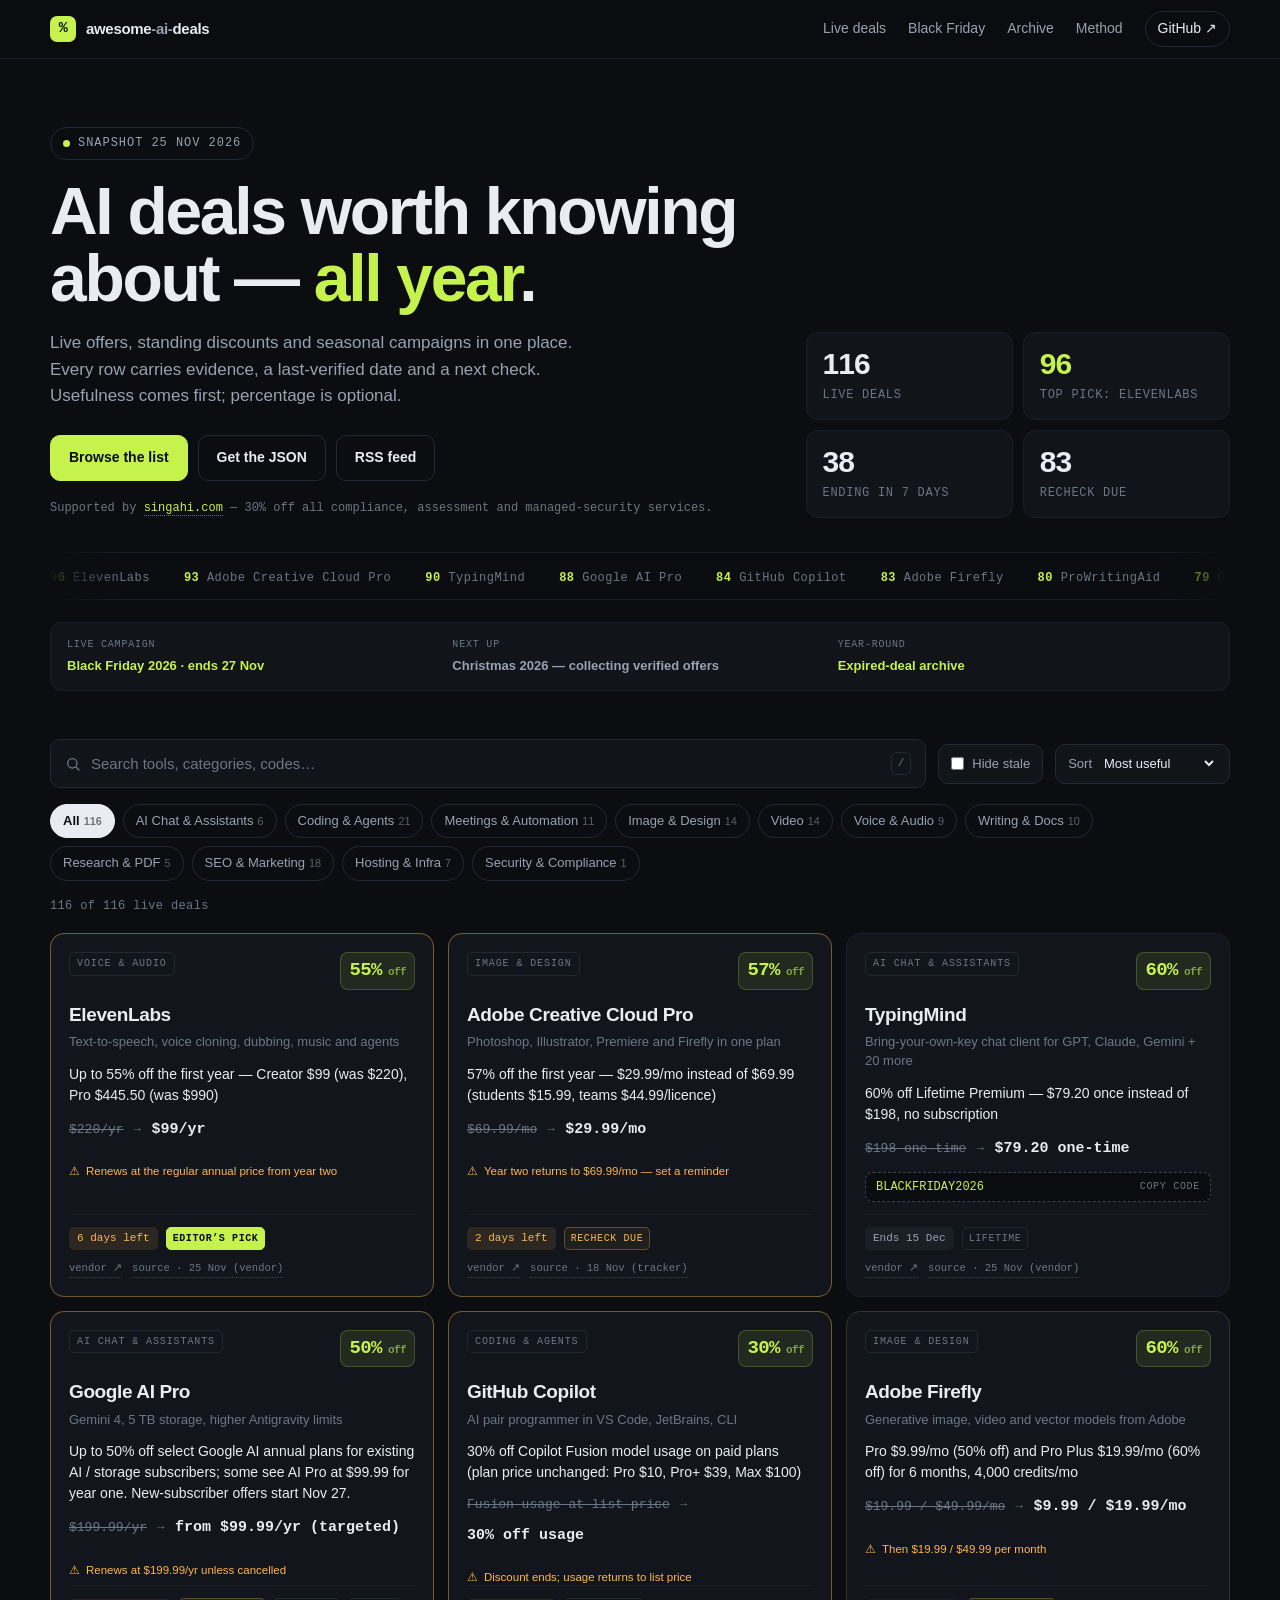
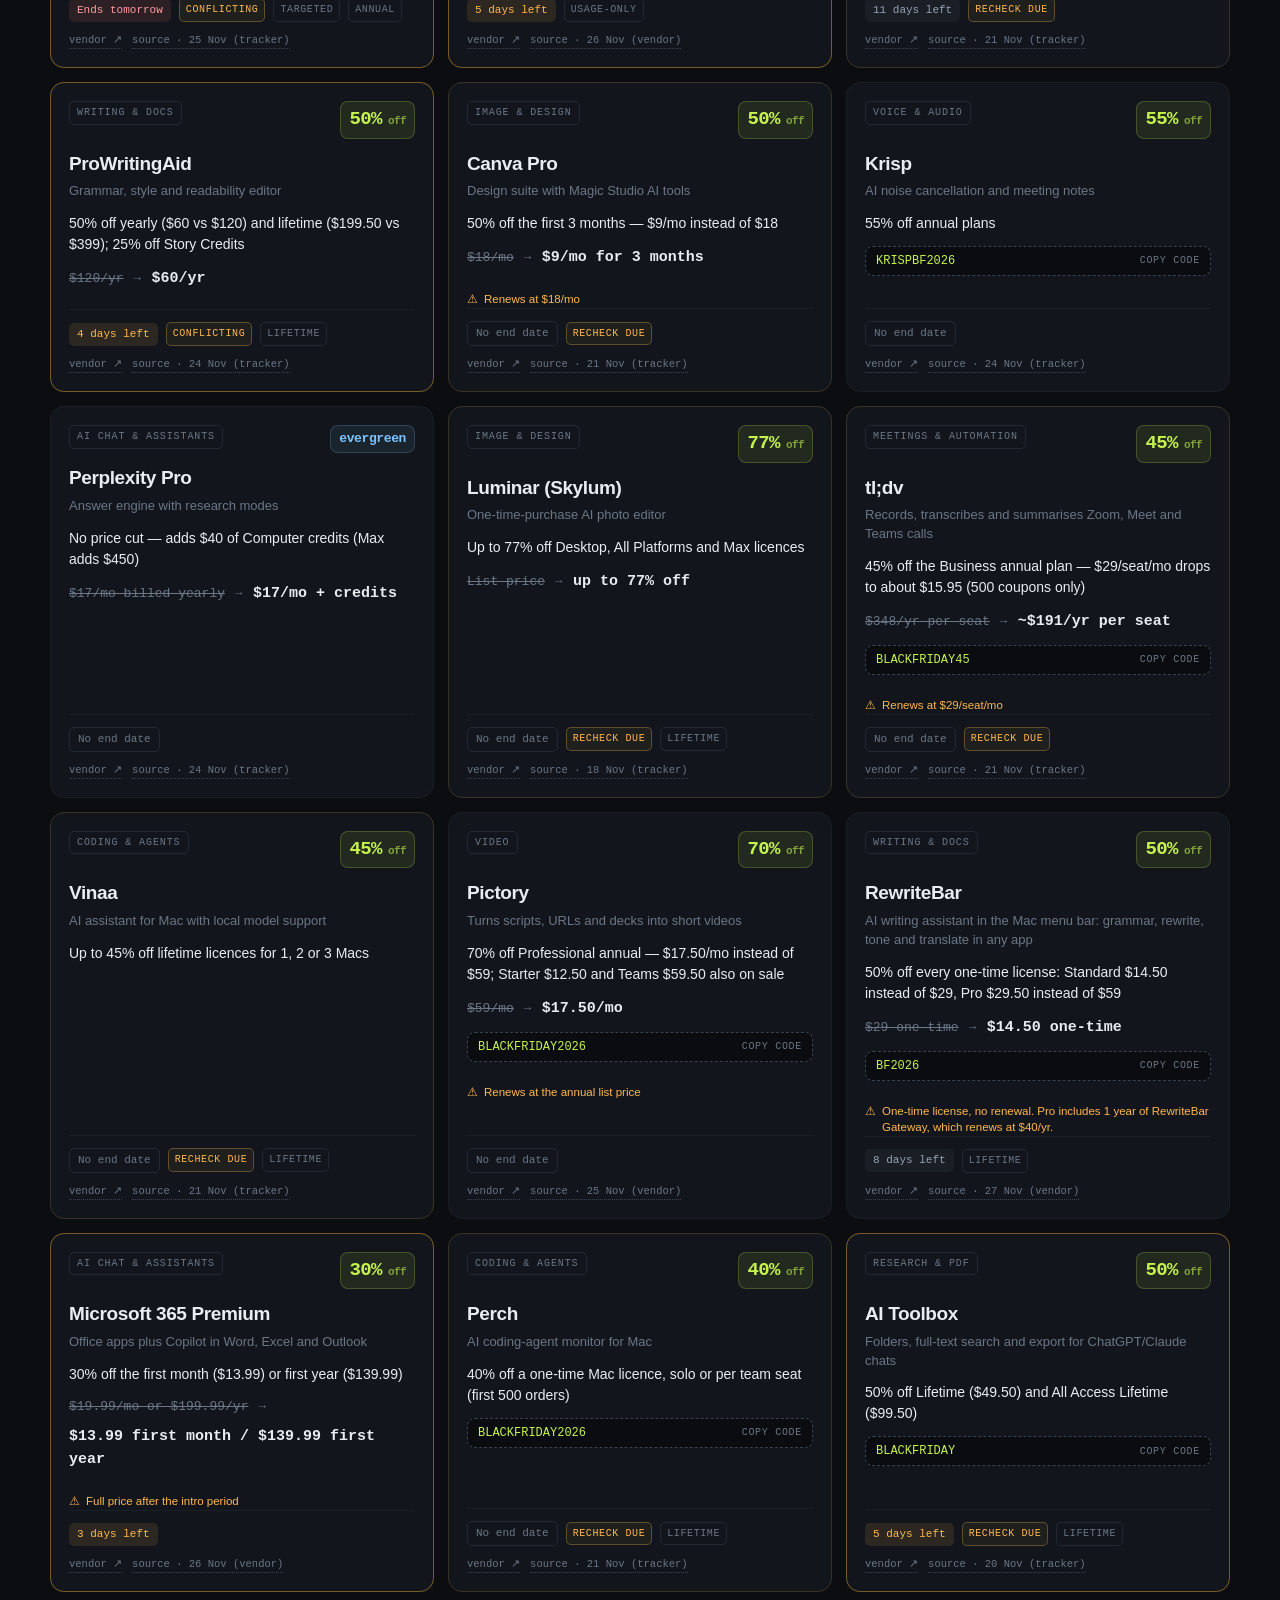
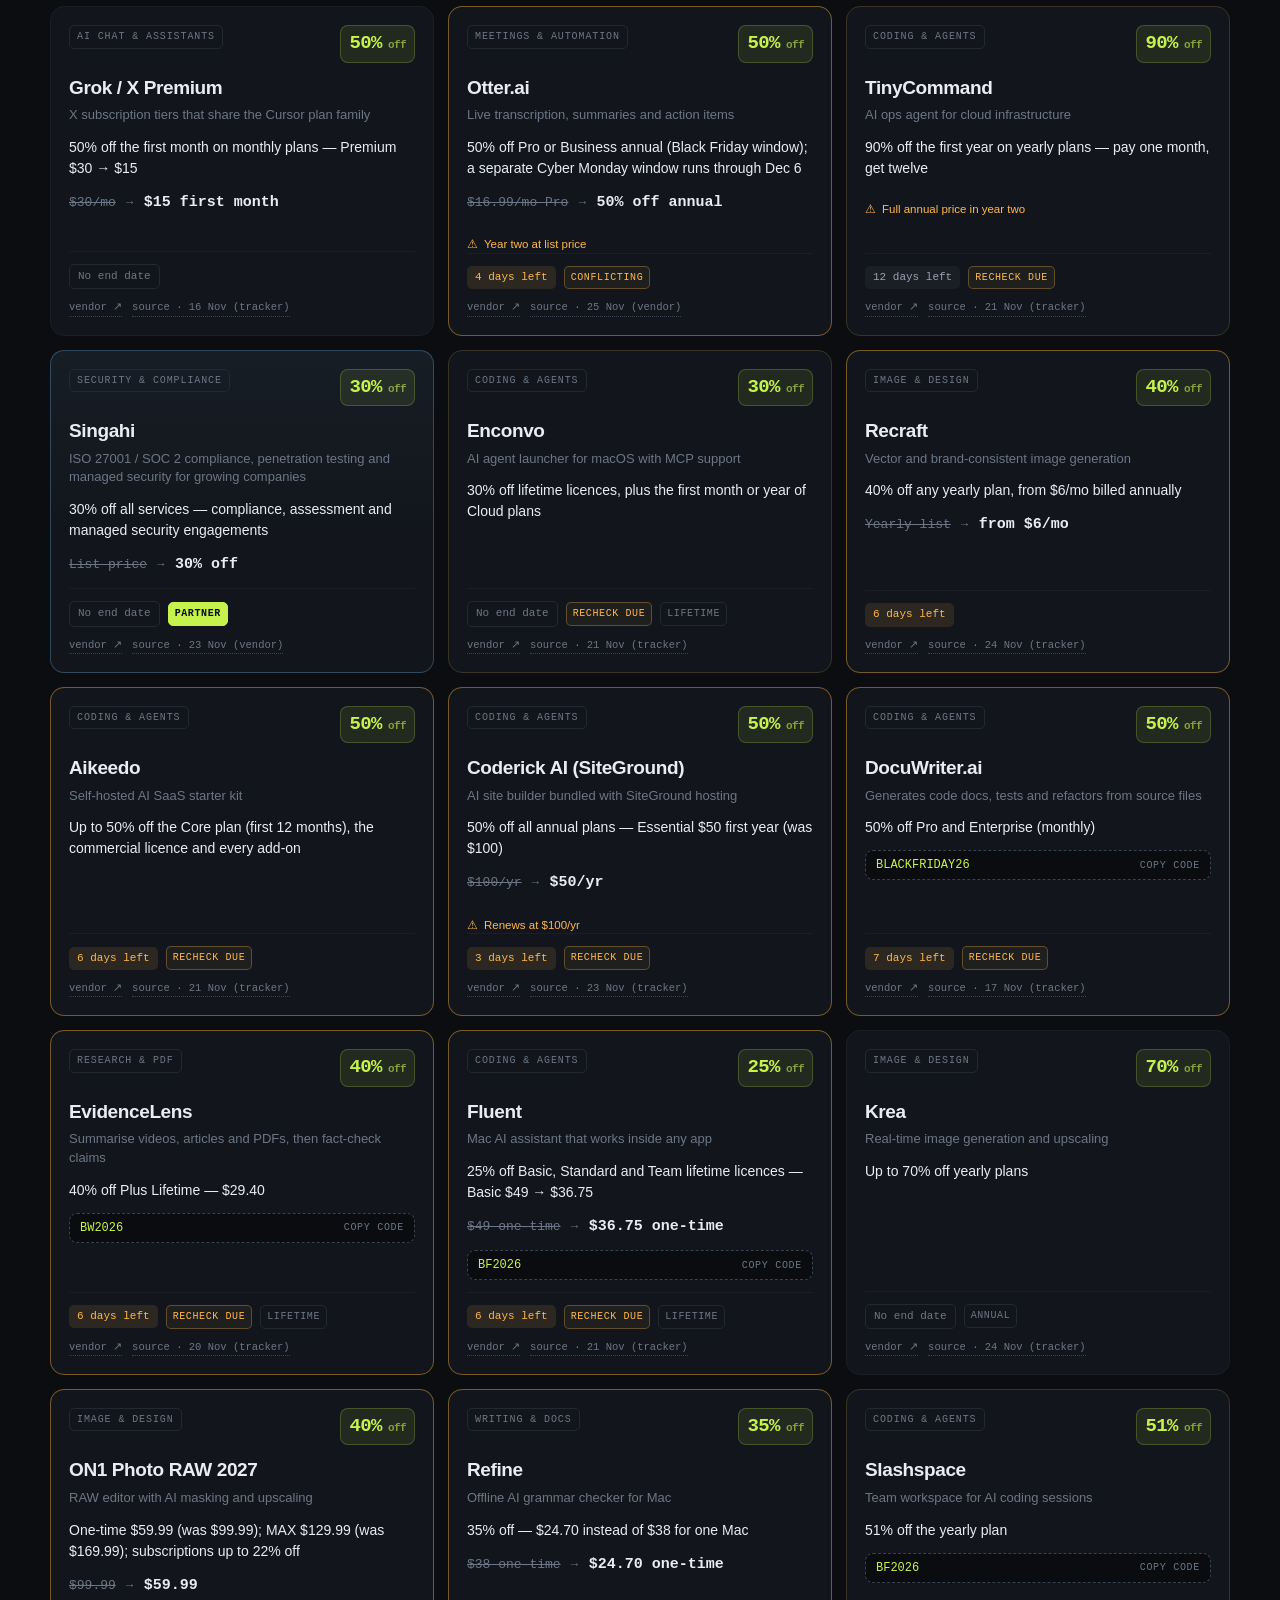
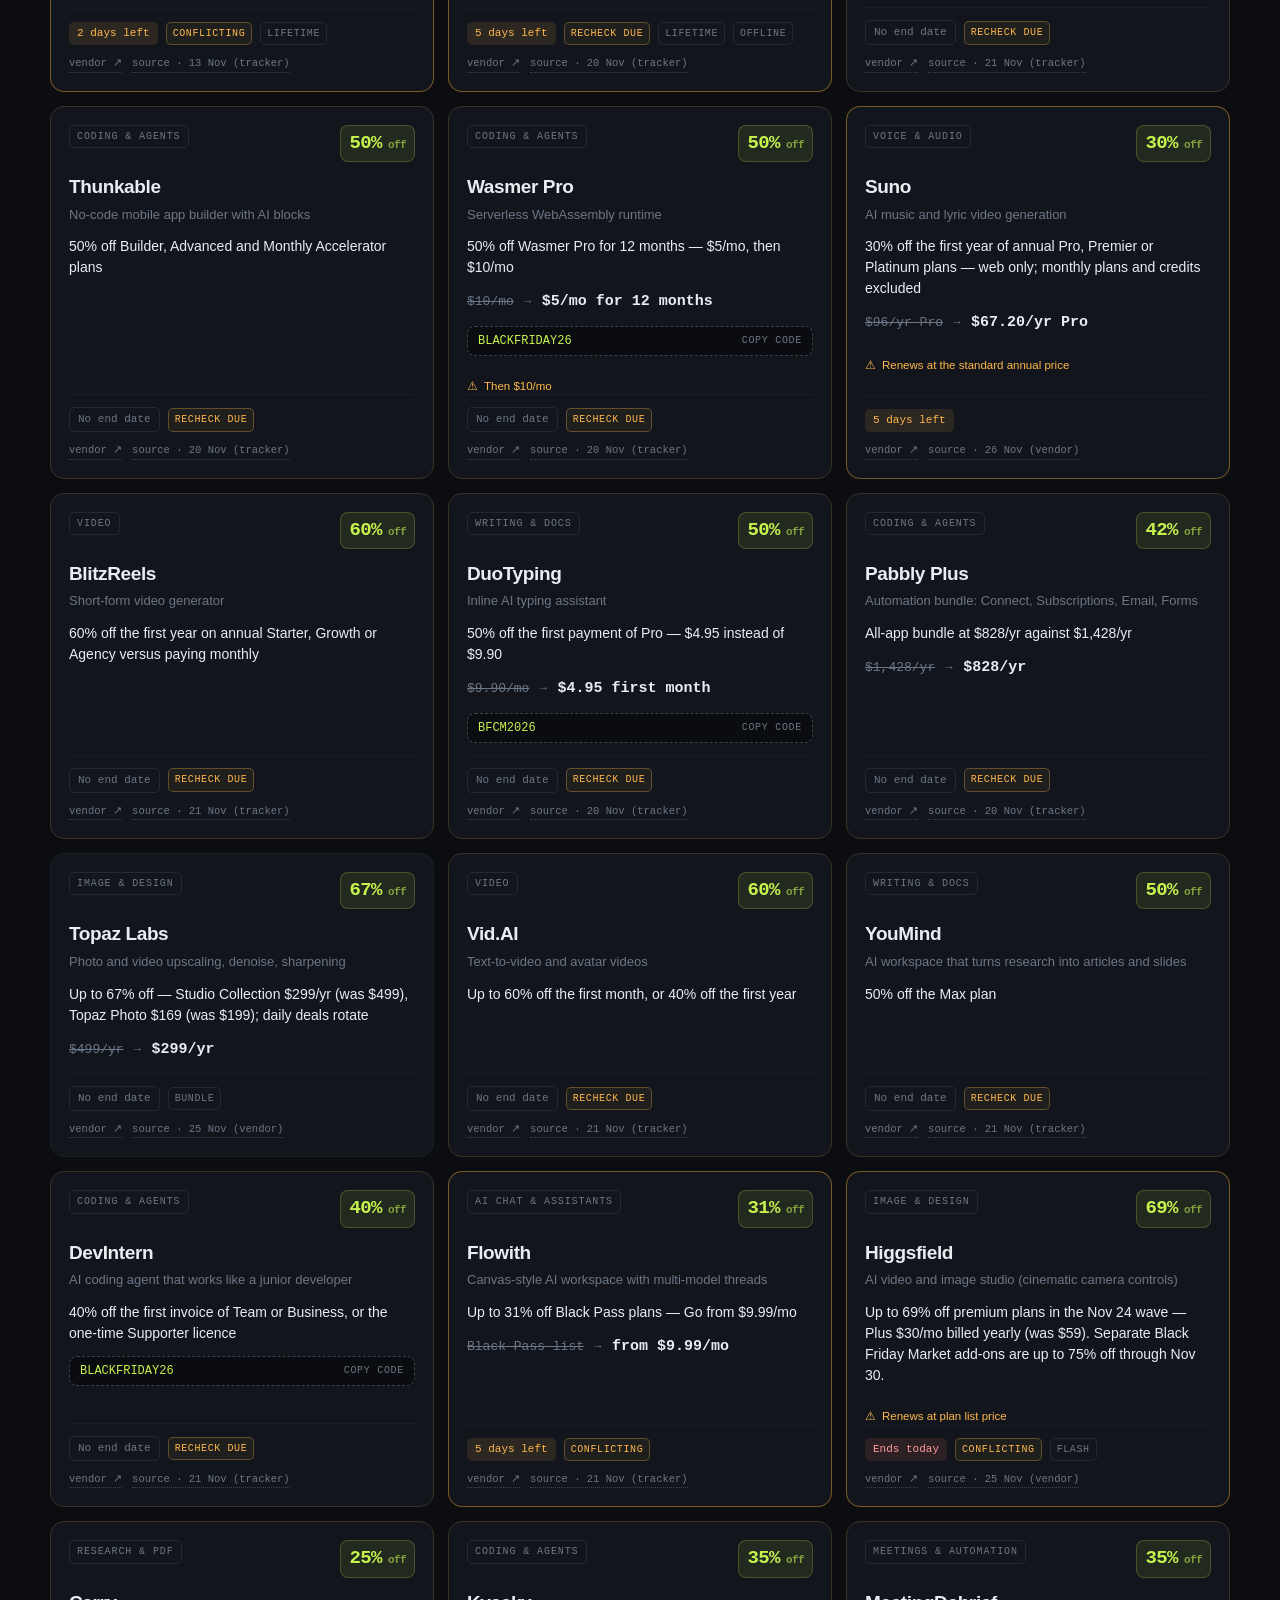
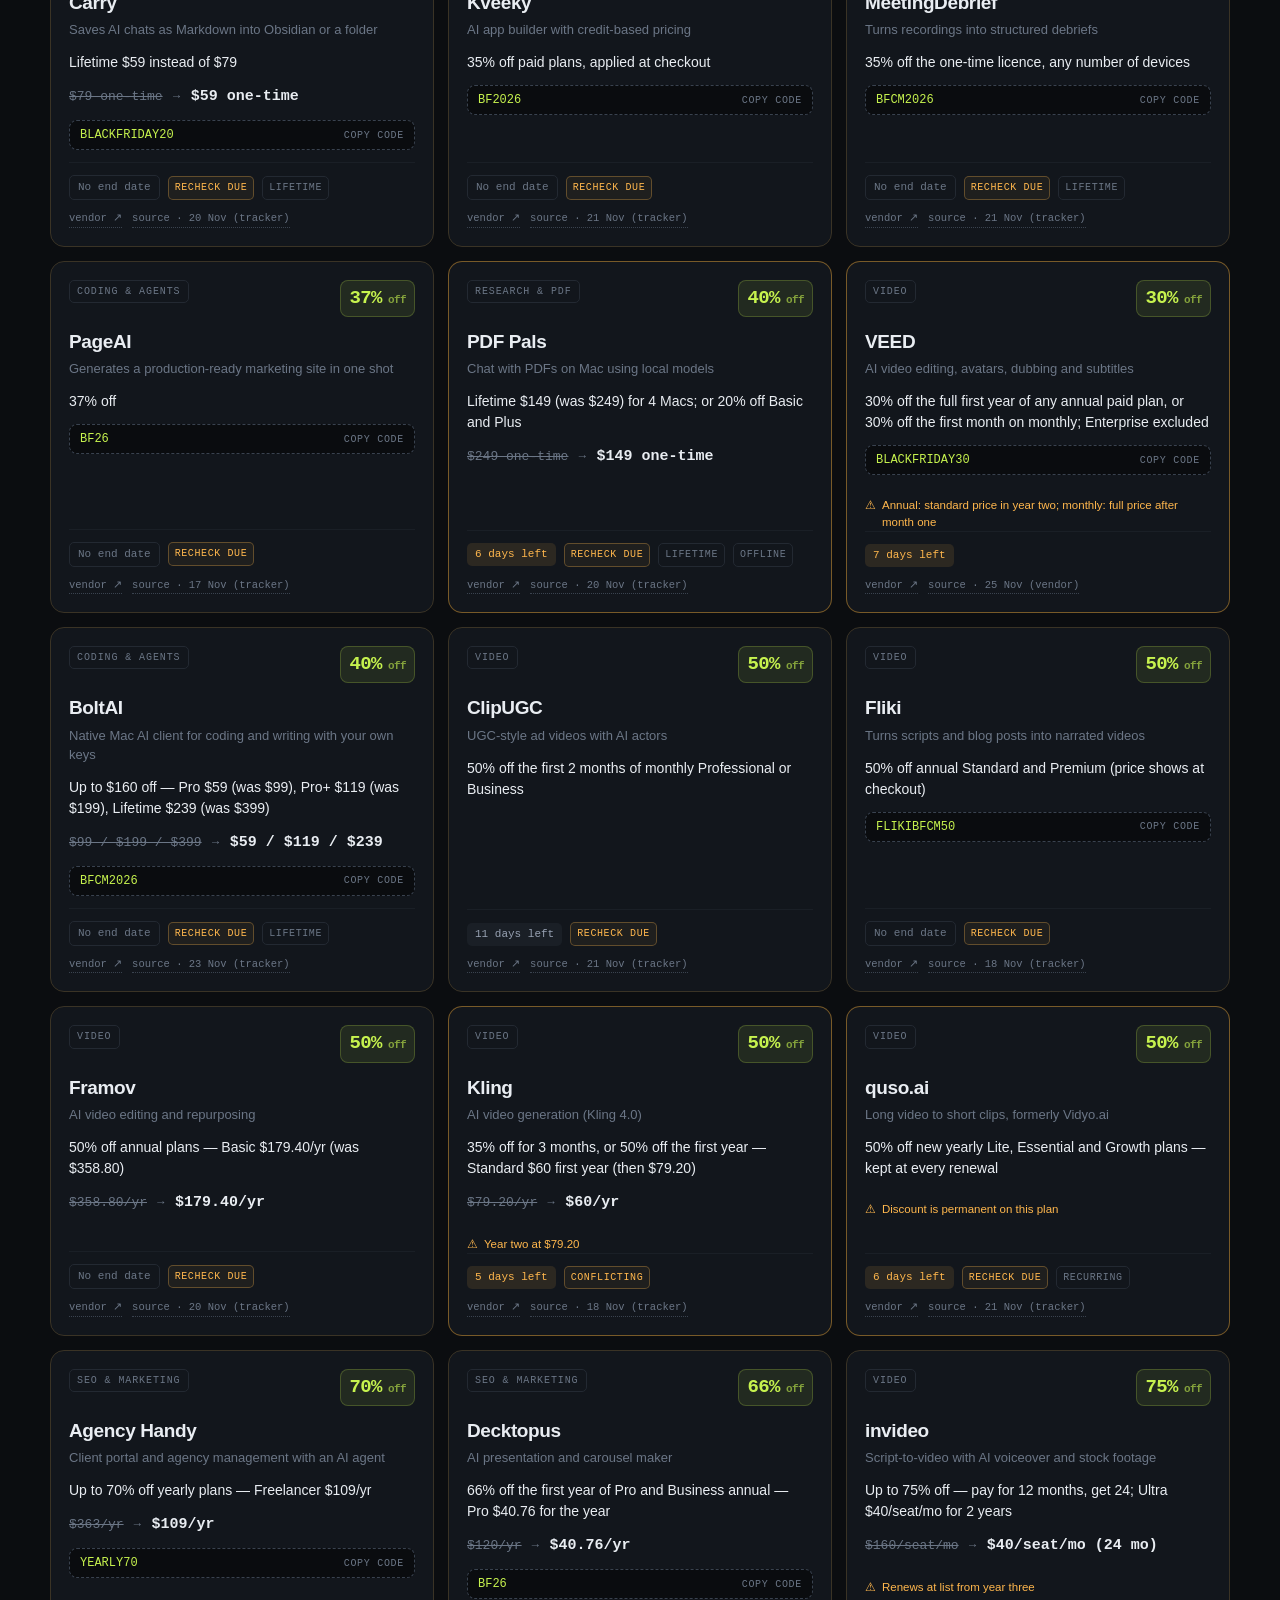
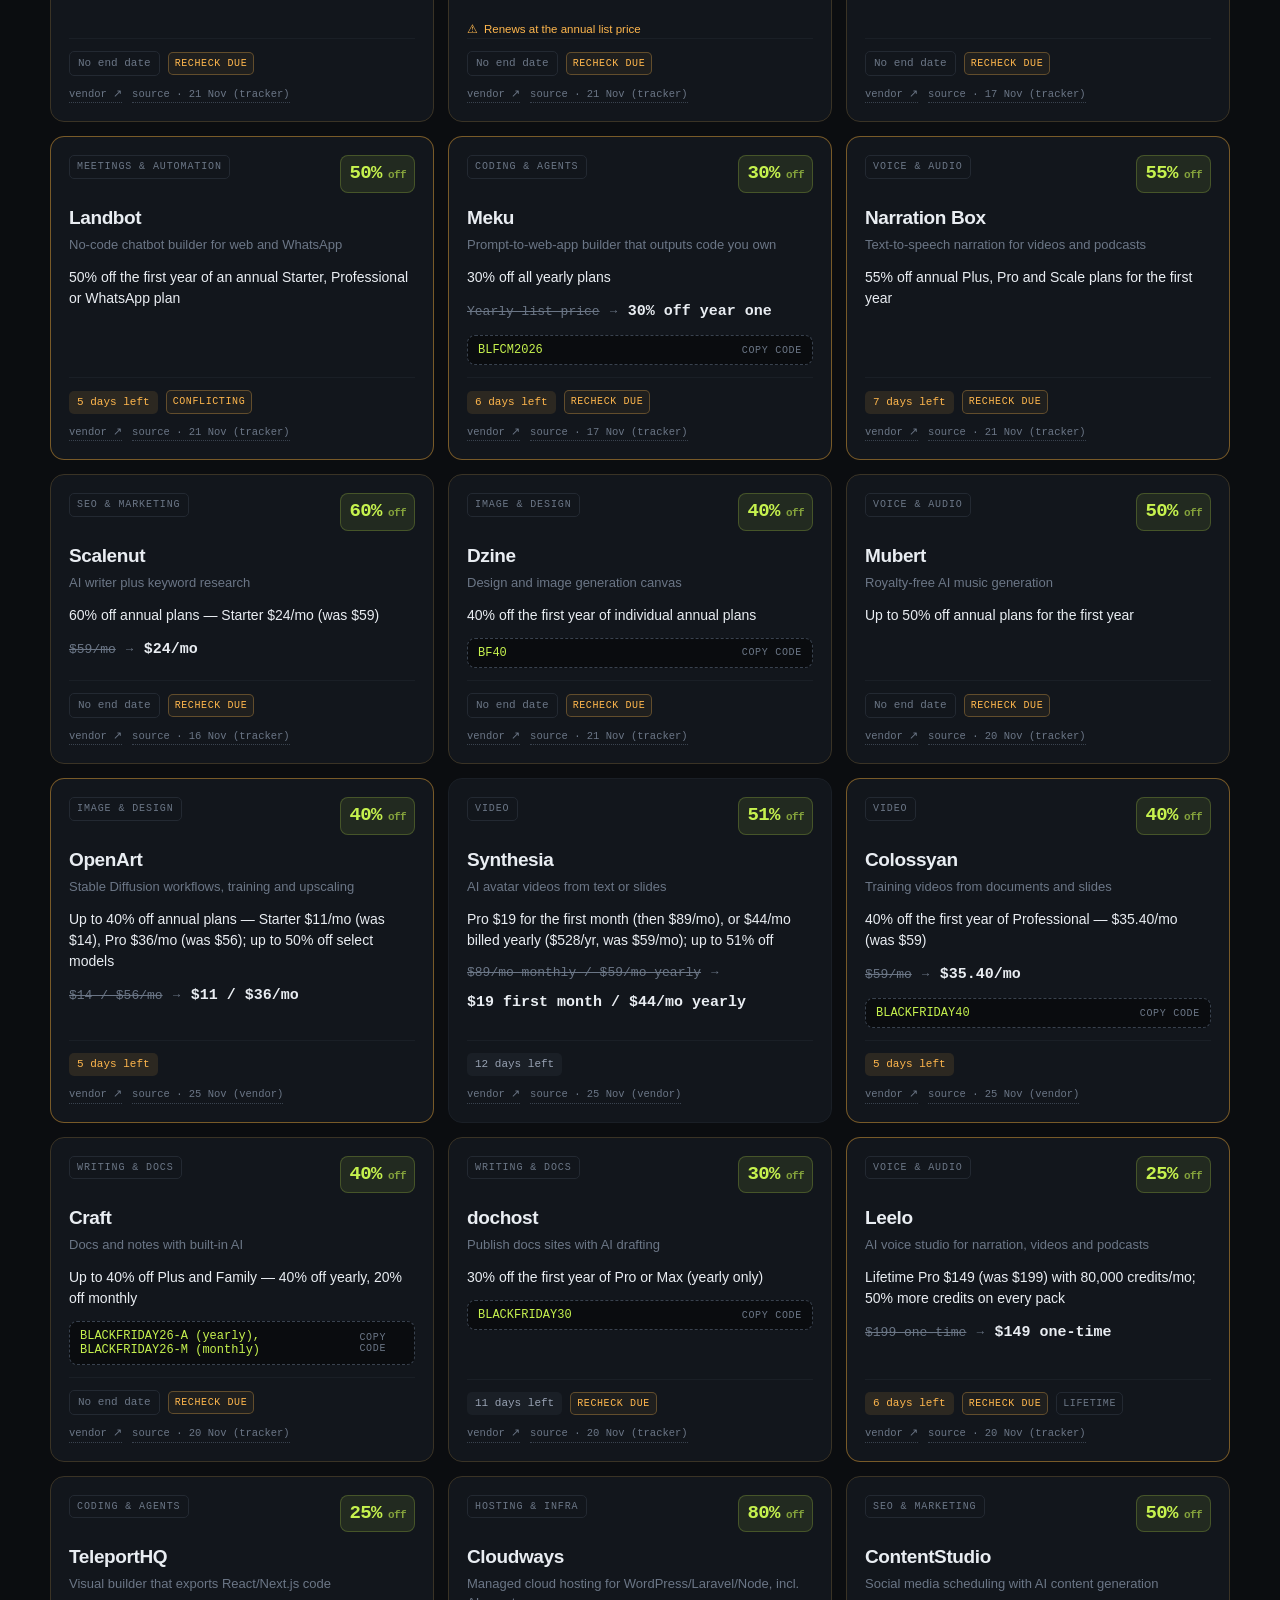
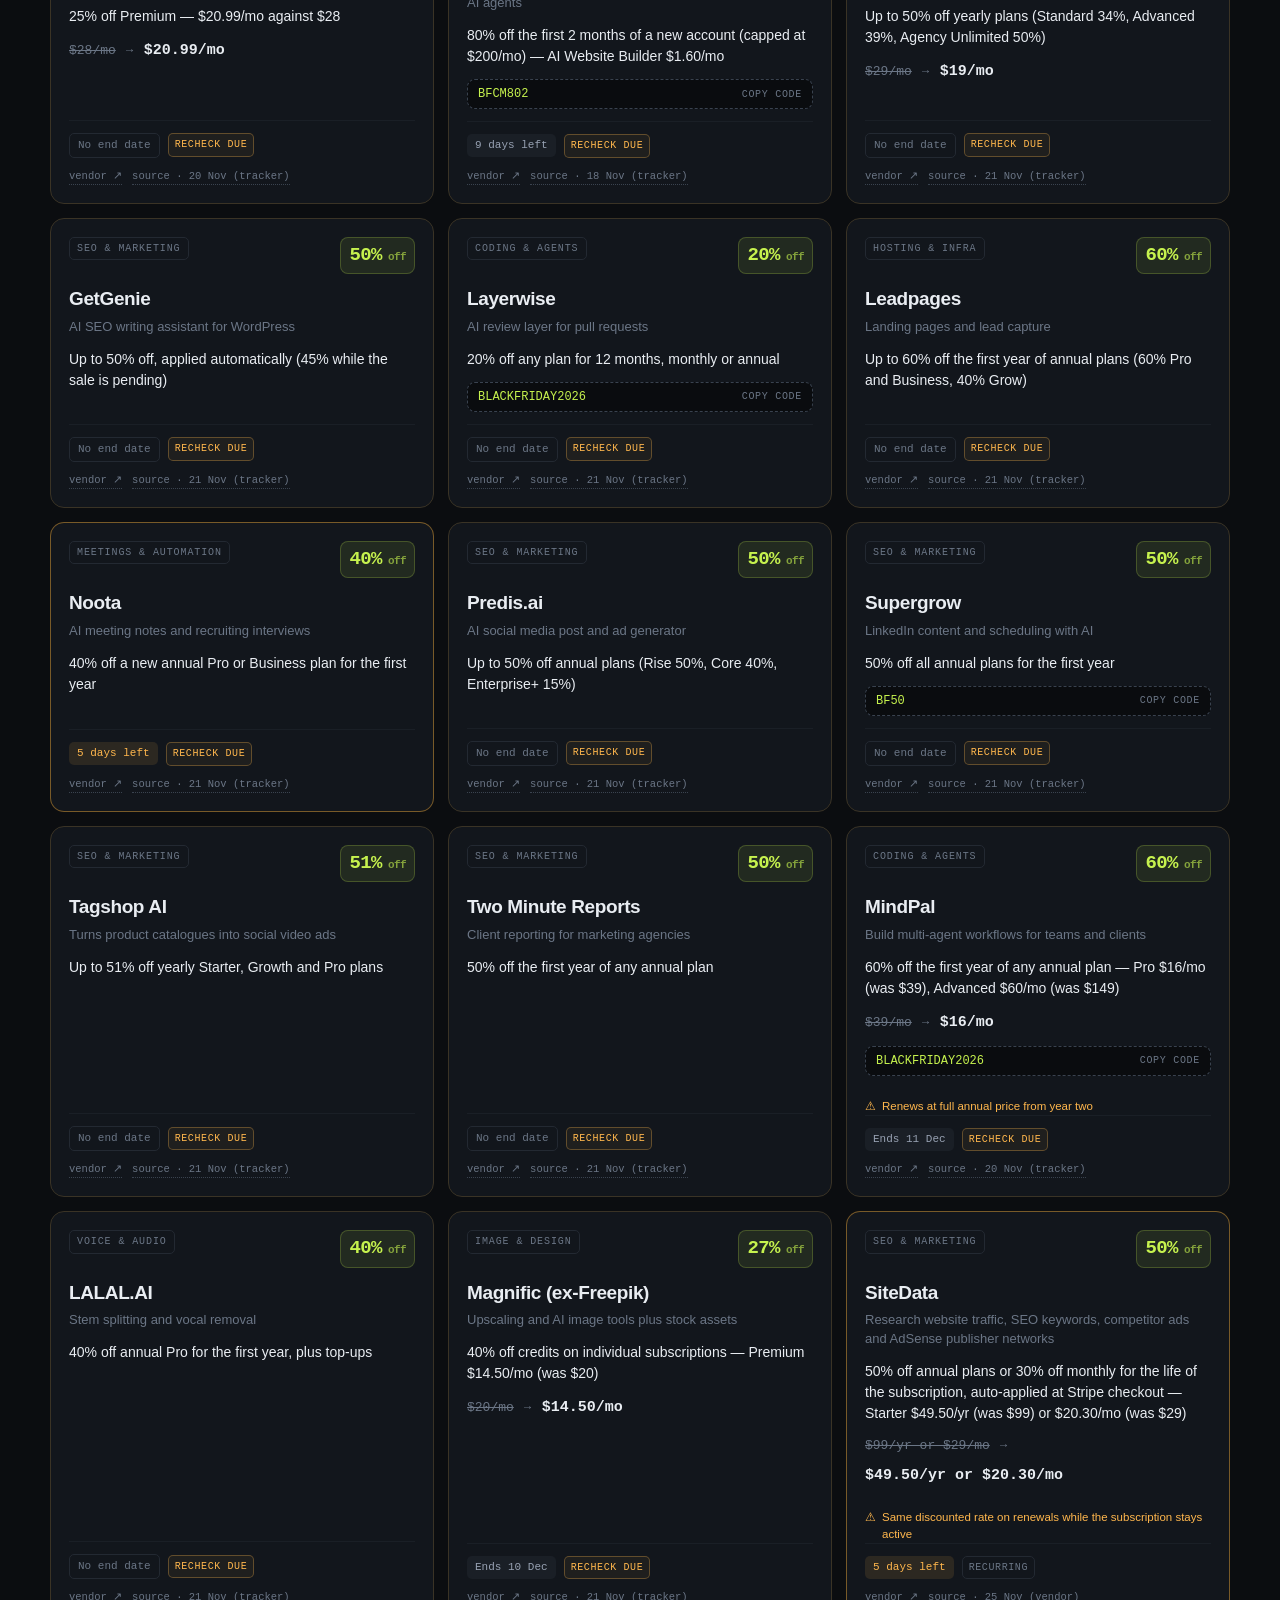
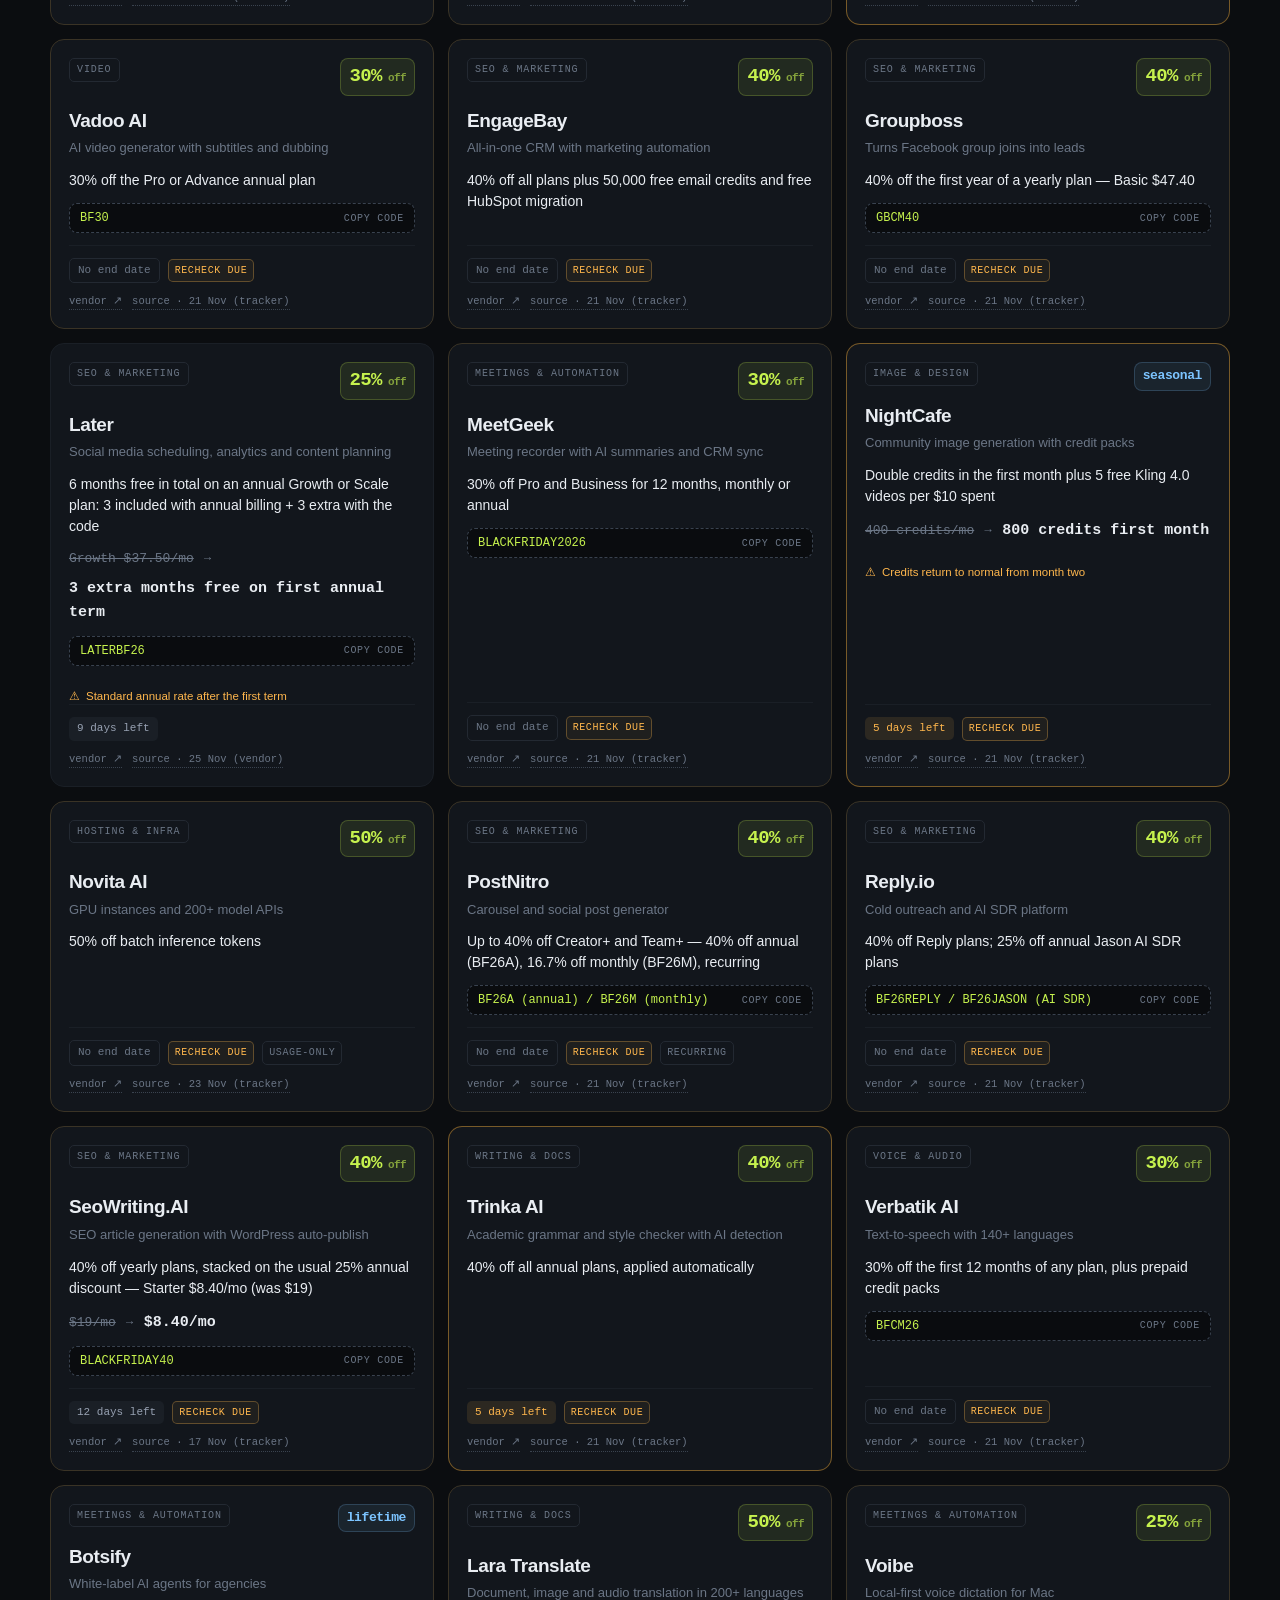
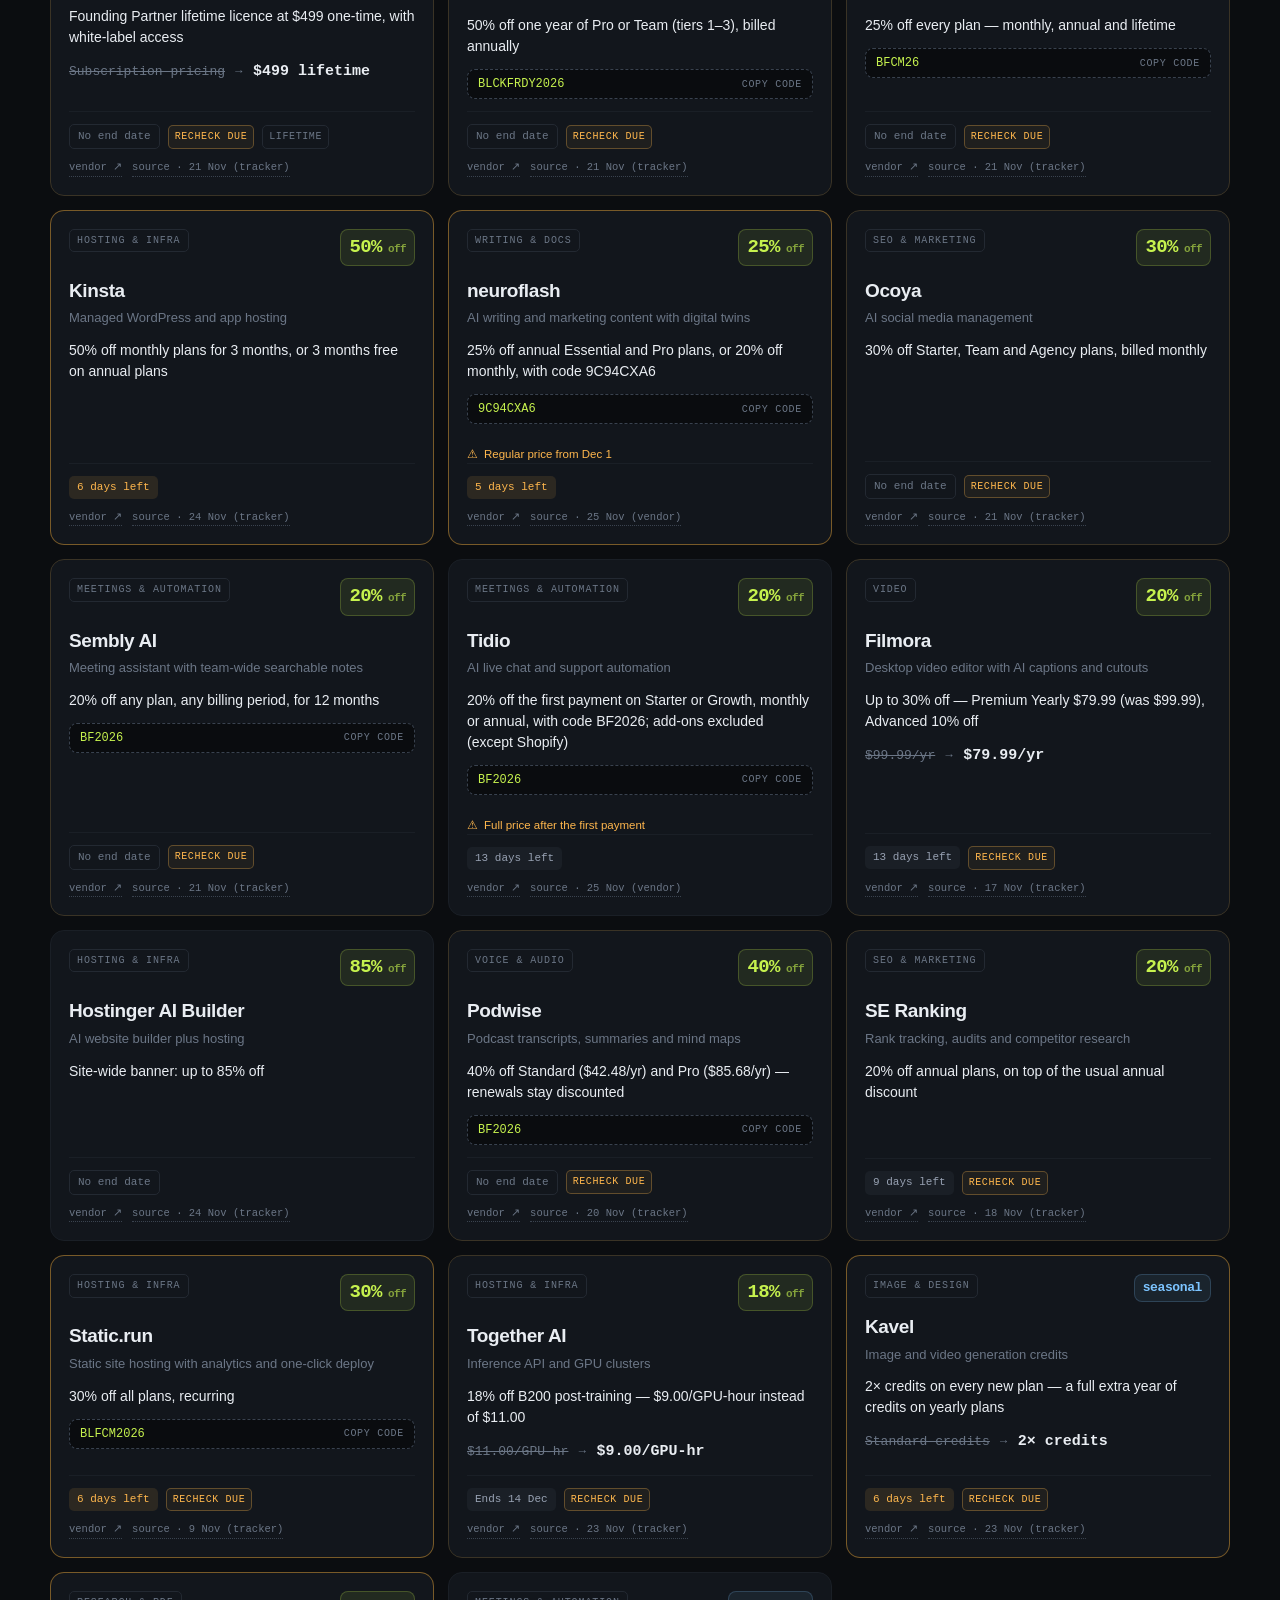
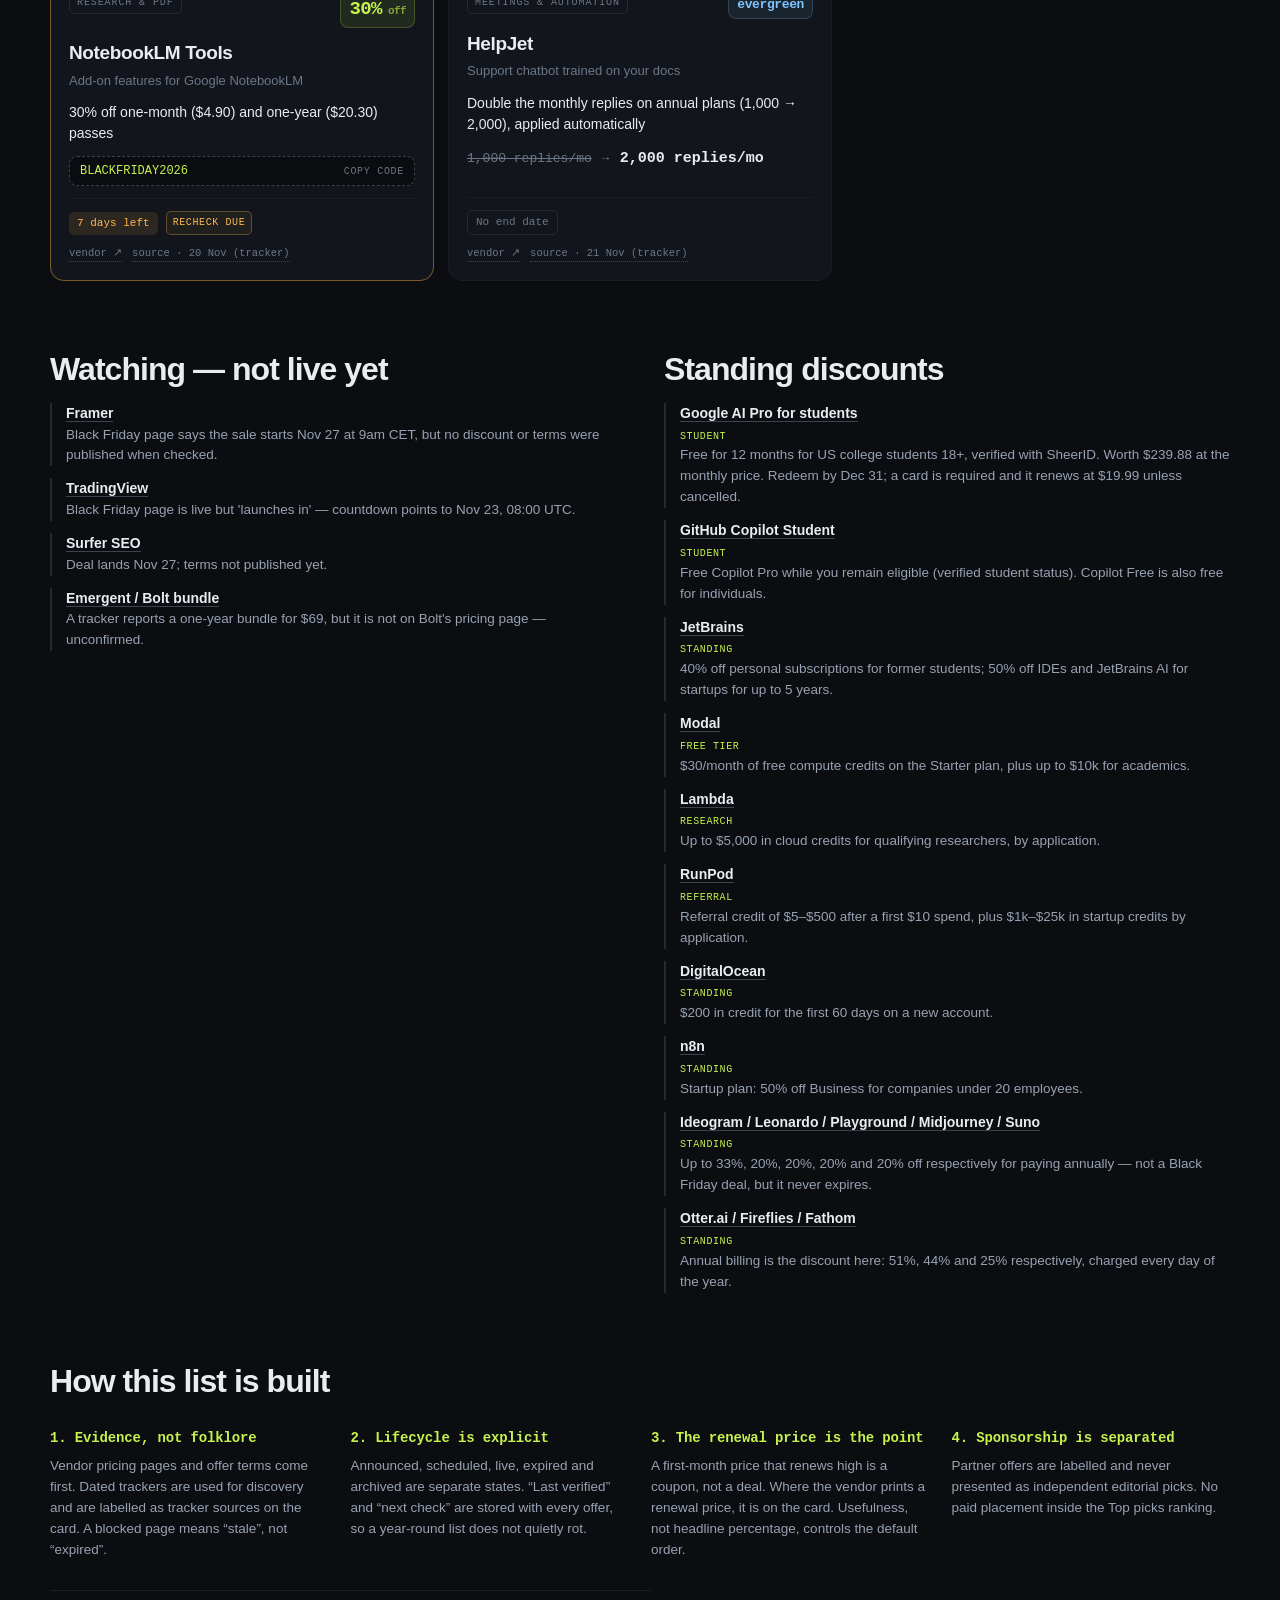
==== commit 3c400963: "List the vendor evidence last so the README cites it" ====
--- a/index.html
+++ b/index.html
@@ -82,7 +82,7 @@
       <button class="linkish" id="reset" hidden>Clear filters</button>
     </div>
 
-    <div class="grid" id="grid"><article class="card ending"><a class="stretched" href="https://elevenlabs.io/pricing" target="_blank" rel="noopener" aria-label="Open ElevenLabs offer"></a><div class="card-head"><span class="cat">Voice &amp; Audio</span><div class="disc">55%<span style="font-size:11px;opacity:.6"> off</span></div></div><h3>ElevenLabs</h3><p class="what">Text-to-speech, voice cloning, dubbing, music and agents</p><p class="deal">Up to 55% off the first year — Creator $99 (was $220), Pro $445.50 (was $990)</p><div class="price"><span class="before">$220/yr</span><span class="arrow">→</span><span class="after">$99/yr</span></div><p class="renewal">Renews at the regular annual price from year two</p><div class="meta"><span class="ends warm" title="11:59 PM ET; offer ran Nov 16 – Dec 1">6 days left</span><span class="tagpill pick">Editor’s pick</span></div><p class="src"><a href="https://elevenlabs.io/pricing" target="_blank" rel="noopener">vendor ↗</a><a href="https://join.elevenlabs.io/bfcm/terms" target="_blank" rel="noopener">source · 25 Nov (vendor)</a></p></article><article class="card ending stale-card"><a class="stretched" href="https://www.adobe.com/creativecloud/plans.html" target="_blank" rel="noopener" aria-label="Open Adobe Creative Cloud Pro offer"></a><div class="card-head"><span class="cat">Image &amp; Design</span><div class="disc">57%<span style="font-size:11px;opacity:.6"> off</span></div></div><h3>Adobe Creative Cloud Pro</h3><p class="what">Photoshop, Illustrator, Premiere and Firefly in one plan</p><p class="deal">57% off the first year — $29.99/mo instead of $69.99 (students $15.99, teams $44.99/licence)</p><div class="price"><span class="before">$69.99/mo</span><span class="arrow">→</span><span class="after">$29.99/mo</span></div><p class="renewal">Year two returns to $69.99/mo — set a reminder</p><div class="meta"><span class="ends warm" title="Official terms: Nov 13–27, 2026">2 days left</span><span class="tagpill stale">recheck due</span></div><p class="src"><a href="https://www.adobe.com/creativecloud/plans.html" target="_blank" rel="noopener">vendor ↗</a><a href="https://www.prompthackers.co/ai-tools/black-friday-deals" target="_blank" rel="noopener">source · 18 Nov (tracker)</a></p></article><article class="card"><a class="stretched" href="https://www.typingmind.com/buy" target="_blank" rel="noopener" aria-label="Open TypingMind offer"></a><div class="card-head"><span class="cat">AI Chat &amp; Assistants</span><div class="disc">60%<span style="font-size:11px;opacity:.6"> off</span></div></div><h3>TypingMind</h3><p class="what">Bring-your-own-key chat client for GPT, Claude, Gemini + 20 more</p><p class="deal">60% off Lifetime Premium — $79.20 once instead of $198, no subscription</p><div class="price"><span class="before">$198 one-time</span><span class="arrow">→</span><span class="after">$79.20 one-time</span></div><div class="code-row"><button class="code" data-code="BLACKFRIDAY2026" title="Click to copy"><span>BLACKFRIDAY2026</span><span class="hint">copy code</span></button></div><div class="meta"><span class="ends " title="Vendor docs say Dec 15; some trackers report Nov 30 — confirm at checkout">Ends 15 Dec</span><span class="tagpill">lifetime</span></div><p class="src"><a href="https://www.typingmind.com/buy" target="_blank" rel="noopener">vendor ↗</a><a href="https://docs.typingmind.com/resources/ai-black-friday-deals" target="_blank" rel="noopener">source · 25 Nov (vendor)</a></p></article><article class="card ending"><a class="stretched" href="https://one.google.com/about/plans" target="_blank" rel="noopener" aria-label="Open Google AI Pro offer"></a><div class="card-head"><span class="cat">AI Chat &amp; Assistants</span><div class="disc">50%<span style="font-size:11px;opacity:.6"> off</span></div></div><h3>Google AI Pro</h3><p class="what">Gemini 4, 5 TB storage, higher Antigravity limits</p><p class="deal">Up to 50% off select Google AI annual plans for existing AI / storage subscribers; some see AI Pro at $99.99 for year one. New-subscriber offers start Nov 27.</p><div class="price"><span class="before">$199.99/yr</span><span class="arrow">→</span><span class="after">from $99.99/yr (targeted)</span></div><p class="renewal">Renews at $199.99/yr unless cancelled</p><div class="meta"><span class="ends hot" title="Member early access through Nov 26; exact offer depends on current plan">Ends tomorrow</span><span class="tagpill stale">conflicting</span><span class="tagpill">targeted</span><span class="tagpill">annual</span></div><p class="src"><a href="https://one.google.com/about/plans" target="_blank" rel="noopener">vendor ↗</a><a href="https://whichaicoder.com/ai-coding-black-friday-deals/" target="_blank" rel="noopener">source · 25 Nov (tracker)</a></p></article><article class="card ending"><a class="stretched" href="https://github.com/features/copilot/plans" target="_blank" rel="noopener" aria-label="Open GitHub Copilot offer"></a><div class="card-head"><span class="cat">Coding &amp; Agents</span><div class="disc">30%<span style="font-size:11px;opacity:.6"> off</span></div></div><h3>GitHub Copilot</h3><p class="what">AI pair programmer in VS Code, JetBrains, CLI</p><p class="deal">30% off Copilot Fusion model usage on paid plans (plan price unchanged: Pro $10, Pro+ $39, Max $100)</p><div class="price"><span class="before">Fusion usage at list price</span><span class="arrow">→</span><span class="after">30% off usage</span></div><p class="renewal">Discount ends; usage returns to list price</p><div class="meta"><span class="ends warm" title="">5 days left</span><span class="tagpill">usage-only</span></div><p class="src"><a href="https://github.com/features/copilot/plans" target="_blank" rel="noopener">vendor ↗</a><a href="https://github.com/features/copilot/plans" target="_blank" rel="noopener">source · 26 Nov (vendor)</a></p></article><article class="card stale-card"><a class="stretched" href="https://www.adobe.com/products/firefly/plans.html" target="_blank" rel="noopener" aria-label="Open Adobe Firefly offer"></a><div class="card-head"><span class="cat">Image &amp; Design</span><div class="disc">60%<span style="font-size:11px;opacity:.6"> off</span></div></div><h3>Adobe Firefly</h3><p class="what">Generative image, video and vector models from Adobe</p><p class="deal">Pro $9.99/mo (50% off) and Pro Plus $19.99/mo (60% off) for 6 months, 4,000 credits/mo</p><div class="price"><span class="before">$19.99 / $49.99/mo</span><span class="arrow">→</span><span class="after">$9.99 / $19.99/mo</span></div><p class="renewal">Then $19.99 / $49.99 per month</p><div class="meta"><span class="ends " title="">11 days left</span><span class="tagpill stale">recheck due</span></div><p class="src"><a href="https://www.adobe.com/products/firefly/plans.html" target="_blank" rel="noopener">vendor ↗</a><a href="https://howtoai.com/ai-black-friday-deals/" target="_blank" rel="noopener">source · 21 Nov (tracker)</a></p></article><article class="card ending"><a class="stretched" href="https://prowritingaid.com/pricing" target="_blank" rel="noopener" aria-label="Open ProWritingAid offer"></a><div class="card-head"><span class="cat">Writing &amp; Docs</span><div class="disc">50%<span style="font-size:11px;opacity:.6"> off</span></div></div><h3>ProWritingAid</h3><p class="what">Grammar, style and readability editor</p><p class="deal">50% off yearly ($60 vs $120) and lifetime ($199.50 vs $399); 25% off Story Credits</p><div class="price"><span class="before">$120/yr</span><span class="arrow">→</span><span class="after">$60/yr</span></div><div class="meta"><span class="ends warm" title="11:59 PM PT — the vendor blog says Dec 4, go by the pricing page">4 days left</span><span class="tagpill stale">conflicting</span><span class="tagpill">lifetime</span></div><p class="src"><a href="https://prowritingaid.com/pricing" target="_blank" rel="noopener">vendor ↗</a><a href="https://www.prompthackers.co/ai-tools/black-friday-deals" target="_blank" rel="noopener">source · 24 Nov (tracker)</a></p></article><article class="card stale-card"><a class="stretched" href="https://www.canva.com/pricing/" target="_blank" rel="noopener" aria-label="Open Canva Pro offer"></a><div class="card-head"><span class="cat">Image &amp; Design</span><div class="disc">50%<span style="font-size:11px;opacity:.6"> off</span></div></div><h3>Canva Pro</h3><p class="what">Design suite with Magic Studio AI tools</p><p class="deal">50% off the first 3 months — $9/mo instead of $18</p><div class="price"><span class="before">$18/mo</span><span class="arrow">→</span><span class="after">$9/mo for 3 months</span></div><p class="renewal">Renews at $18/mo</p><div class="meta"><span class="ends open" title="No end date printed">No end date</span><span class="tagpill stale">recheck due</span></div><p class="src"><a href="https://www.canva.com/pricing/" target="_blank" rel="noopener">vendor ↗</a><a href="https://howtoai.com/ai-black-friday-deals/" target="_blank" rel="noopener">source · 21 Nov (tracker)</a></p></article><article class="card"><a class="stretched" href="https://krisp.ai/pricing/" target="_blank" rel="noopener" aria-label="Open Krisp offer"></a><div class="card-head"><span class="cat">Voice &amp; Audio</span><div class="disc">55%<span style="font-size:11px;opacity:.6"> off</span></div></div><h3>Krisp</h3><p class="what">AI noise cancellation and meeting notes</p><p class="deal">55% off annual plans</p><div class="code-row"><button class="code" data-code="KRISPBF2026" title="Click to copy"><span>KRISPBF2026</span><span class="hint">copy code</span></button></div><div class="meta"><span class="ends open" title="No end date printed">No end date</span></div><p class="src"><a href="https://krisp.ai/pricing/" target="_blank" rel="noopener">vendor ↗</a><a href="https://buildstacktools.com/guides/black-friday-ai-dev-tool-deals-2026.html" target="_blank" rel="noopener">source · 24 Nov (tracker)</a></p></article><article class="card"><a class="stretched" href="https://www.perplexity.ai/pro" target="_blank" rel="noopener" aria-label="Open Perplexity Pro offer"></a><div class="card-head"><span class="cat">AI Chat &amp; Assistants</span><div class="disc na">evergreen</div></div><h3>Perplexity Pro</h3><p class="what">Answer engine with research modes</p><p class="deal">No price cut — adds $40 of Computer credits (Max adds $450)</p><div class="price"><span class="before">$17/mo billed yearly</span><span class="arrow">→</span><span class="after">$17/mo + credits</span></div><div class="meta"><span class="ends open" title="&#x27;Limited time&#x27;, undated">No end date</span></div><p class="src"><a href="https://www.perplexity.ai/pro" target="_blank" rel="noopener">vendor ↗</a><a href="https://www.zemith.com/en/contents/ai-black-friday-deals" target="_blank" rel="noopener">source · 24 Nov (tracker)</a></p></article><article class="card stale-card"><a class="stretched" href="https://skylum.com/luminar" target="_blank" rel="noopener" aria-label="Open Luminar (Skylum) offer"></a><div class="card-head"><span class="cat">Image &amp; Design</span><div class="disc">77%<span style="font-size:11px;opacity:.6"> off</span></div></div><h3>Luminar (Skylum)</h3><p class="what">One-time-purchase AI photo editor</p><p class="deal">Up to 77% off Desktop, All Platforms and Max licences</p><div class="price"><span class="before">List price</span><span class="arrow">→</span><span class="after">up to 77% off</span></div><div class="meta"><span class="ends open" title="No end date printed">No end date</span><span class="tagpill stale">recheck due</span><span class="tagpill">lifetime</span></div><p class="src"><a href="https://skylum.com/luminar" target="_blank" rel="noopener">vendor ↗</a><a href="https://www.prompthackers.co/ai-tools/black-friday-deals" target="_blank" rel="noopener">source · 18 Nov (tracker)</a></p></article><article class="card stale-card"><a class="stretched" href="https://vinaa.app/pricing" target="_blank" rel="noopener" aria-label="Open Vinaa offer"></a><div class="card-head"><span class="cat">Coding &amp; Agents</span><div class="disc">45%<span style="font-size:11px;opacity:.6"> off</span></div></div><h3>Vinaa</h3><p class="what">AI assistant for Mac with local model support</p><p class="deal">Up to 45% off lifetime licences for 1, 2 or 3 Macs</p><div class="meta"><span class="ends open" title="No end date printed">No end date</span><span class="tagpill stale">recheck due</span><span class="tagpill">lifetime</span></div><p class="src"><a href="https://vinaa.app/pricing" target="_blank" rel="noopener">vendor ↗</a><a href="https://aideals.app/deals/black-friday" target="_blank" rel="noopener">source · 21 Nov (tracker)</a></p></article><article class="card stale-card"><a class="stretched" href="https://tldv.io/pricing/" target="_blank" rel="noopener" aria-label="Open tl;dv offer"></a><div class="card-head"><span class="cat">Meetings &amp; Automation</span><div class="disc">45%<span style="font-size:11px;opacity:.6"> off</span></div></div><h3>tl;dv</h3><p class="what">Records, transcribes and summarises Zoom, Meet and Teams calls</p><p class="deal">45% off the Business annual plan — $29/seat/mo drops to about $15.95 (500 coupons only)</p><div class="price"><span class="before">$348/yr per seat</span><span class="arrow">→</span><span class="after">~$191/yr per seat</span></div><div class="code-row"><button class="code" data-code="BLACKFRIDAY45" title="Click to copy"><span>BLACKFRIDAY45</span><span class="hint">copy code</span></button></div><p class="renewal">Renews at $29/seat/mo</p><div class="meta"><span class="ends open" title="No end date; capped at 500 coupons">No end date</span><span class="tagpill stale">recheck due</span></div><p class="src"><a href="https://tldv.io/pricing/" target="_blank" rel="noopener">vendor ↗</a><a href="https://aiincontext.com/articles/bf2026-ai-meeting-notes-tools" target="_blank" rel="noopener">source · 21 Nov (tracker)</a></p></article><article class="card"><a class="stretched" href="https://pictory.ai/pricing/" target="_blank" rel="noopener" aria-label="Open Pictory offer"></a><div class="card-head"><span class="cat">Video</span><div class="disc">70%<span style="font-size:11px;opacity:.6"> off</span></div></div><h3>Pictory</h3><p class="what">Turns scripts, URLs and decks into short videos</p><p class="deal">70% off Professional annual — $17.50/mo instead of $59; Starter $12.50 and Teams $59.50 also on sale</p><div class="price"><span class="before">$59/mo</span><span class="arrow">→</span><span class="after">$17.50/mo</span></div><div class="code-row"><button class="code" data-code="BLACKFRIDAY2026" title="Click to copy"><span>BLACKFRIDAY2026</span><span class="hint">copy code</span></button></div><p class="renewal">Renews at the annual list price</p><div class="meta"><span class="ends open" title="Labelled &#x27;Black Friday Offer&#x27;, no written end date">No end date</span></div><p class="src"><a href="https://pictory.ai/pricing/" target="_blank" rel="noopener">vendor ↗</a><a href="https://pictory.ai/pricing/" target="_blank" rel="noopener">source · 25 Nov (vendor)</a></p></article><article class="card"><a class="stretched" href="https://rewritebar.com/black-friday" target="_blank" rel="noopener" aria-label="Open RewriteBar offer"></a><div class="card-head"><span class="cat">Writing &amp; Docs</span><div class="disc">50%<span style="font-size:11px;opacity:.6"> off</span></div></div><h3>RewriteBar</h3><p class="what">AI writing assistant in the Mac menu bar: grammar, rewrite, tone and translate in any app</p><p class="deal">50% off every one-time license: Standard $14.50 instead of $29, Pro $29.50 instead of $59</p><div class="price"><span class="before">$29 one-time</span><span class="arrow">→</span><span class="after">$14.50 one-time</span></div><div class="code-row"><button class="code" data-code="BF2026" title="Click to copy"><span>BF2026</span><span class="hint">copy code</span></button></div><p class="renewal">One-time license, no renewal. Pro includes 1 year of RewriteBar Gateway, which renews at $40/yr.</p><div class="meta"><span class="ends " title="Ends December 3, 2026, 11:59 PM UTC. Code BF2026 is applied automatically at checkout.">8 days left</span><span class="tagpill">lifetime</span></div><p class="src"><a href="https://rewritebar.com/black-friday" target="_blank" rel="noopener">vendor ↗</a><a href="https://docs.typingmind.com/resources/ai-black-friday-deals" target="_blank" rel="noopener">source · 27 Nov (tracker)</a></p></article><article class="card ending"><a class="stretched" href="https://www.microsoft.com/en-us/microsoft-365/buy/compare-all-microsoft-365-products" target="_blank" rel="noopener" aria-label="Open Microsoft 365 Premium offer"></a><div class="card-head"><span class="cat">AI Chat &amp; Assistants</span><div class="disc">30%<span style="font-size:11px;opacity:.6"> off</span></div></div><h3>Microsoft 365 Premium</h3><p class="what">Office apps plus Copilot in Word, Excel and Outlook</p><p class="deal">30% off the first month ($13.99) or first year ($139.99)</p><div class="price"><span class="before">$19.99/mo or $199.99/yr</span><span class="arrow">→</span><span class="after">$13.99 first month / $139.99 first year</span></div><p class="renewal">Full price after the intro period</p><div class="meta"><span class="ends warm" title="Microsoft Store Black Friday window Nov 19–28; offer while advertised">3 days left</span></div><p class="src"><a href="https://www.microsoft.com/en-us/microsoft-365/buy/compare-all-microsoft-365-products" target="_blank" rel="noopener">vendor ↗</a><a href="https://www.microsoft.com/en-us/microsoft-365/buy/compare-all-microsoft-365-products" target="_blank" rel="noopener">source · 26 Nov (vendor)</a></p></article><article class="card stale-card"><a class="stretched" href="https://perch.dev/" target="_blank" rel="noopener" aria-label="Open Perch offer"></a><div class="card-head"><span class="cat">Coding &amp; Agents</span><div class="disc">40%<span style="font-size:11px;opacity:.6"> off</span></div></div><h3>Perch</h3><p class="what">AI coding-agent monitor for Mac</p><p class="deal">40% off a one-time Mac licence, solo or per team seat (first 500 orders)</p><div class="code-row"><button class="code" data-code="BLACKFRIDAY2026" title="Click to copy"><span>BLACKFRIDAY2026</span><span class="hint">copy code</span></button></div><div class="meta"><span class="ends open" title="No end date; 500-order cap">No end date</span><span class="tagpill stale">recheck due</span><span class="tagpill">lifetime</span></div><p class="src"><a href="https://perch.dev/" target="_blank" rel="noopener">vendor ↗</a><a href="https://aideals.app/deals/black-friday" target="_blank" rel="noopener">source · 21 Nov (tracker)</a></p></article><article class="card ending stale-card"><a class="stretched" href="https://aitoolbox.app/pricing" target="_blank" rel="noopener" aria-label="Open AI Toolbox offer"></a><div class="card-head"><span class="cat">Research &amp; PDF</span><div class="disc">50%<span style="font-size:11px;opacity:.6"> off</span></div></div><h3>AI Toolbox</h3><p class="what">Folders, full-text search and export for ChatGPT/Claude chats</p><p class="deal">50% off Lifetime ($49.50) and All Access Lifetime ($99.50)</p><div class="code-row"><button class="code" data-code="BLACKFRIDAY" title="Click to copy"><span>BLACKFRIDAY</span><span class="hint">copy code</span></button></div><div class="meta"><span class="ends warm" title="">5 days left</span><span class="tagpill stale">recheck due</span><span class="tagpill">lifetime</span></div><p class="src"><a href="https://aitoolbox.app/pricing" target="_blank" rel="noopener">vendor ↗</a><a href="https://docs.typingmind.com/resources/ai-black-friday-deals" target="_blank" rel="noopener">source · 20 Nov (tracker)</a></p></article><article class="card"><a class="stretched" href="https://grok.com/plans" target="_blank" rel="noopener" aria-label="Open Grok / X Premium offer"></a><div class="card-head"><span class="cat">AI Chat &amp; Assistants</span><div class="disc">50%<span style="font-size:11px;opacity:.6"> off</span></div></div><h3>Grok / X Premium</h3><p class="what">X subscription tiers that share the Cursor plan family</p><p class="deal">50% off the first month on monthly plans — Premium $30 → $15</p><div class="price"><span class="before">$30/mo</span><span class="arrow">→</span><span class="after">$15 first month</span></div><div class="meta"><span class="ends open" title="Standing promo, no end date">No end date</span></div><p class="src"><a href="https://grok.com/plans" target="_blank" rel="noopener">vendor ↗</a><a href="https://geotoolbox.ai/blog/black-friday-ai-deals" target="_blank" rel="noopener">source · 16 Nov (tracker)</a></p></article><article class="card ending"><a class="stretched" href="https://otter.ai/black-friday" target="_blank" rel="noopener" aria-label="Open Otter.ai offer"></a><div class="card-head"><span class="cat">Meetings &amp; Automation</span><div class="disc">50%<span style="font-size:11px;opacity:.6"> off</span></div></div><h3>Otter.ai</h3><p class="what">Live transcription, summaries and action items</p><p class="deal">50% off Pro or Business annual (Black Friday window); a separate Cyber Monday window runs through Dec 6</p><div class="price"><span class="before">$16.99/mo Pro</span><span class="arrow">→</span><span class="after">50% off annual</span></div><p class="renewal">Year two at list price</p><div class="meta"><span class="ends warm" title="Black Friday window ends Nov 29; Cyber Monday window ends Dec 6">4 days left</span><span class="tagpill stale">conflicting</span></div><p class="src"><a href="https://otter.ai/black-friday" target="_blank" rel="noopener">vendor ↗</a><a href="https://otter.ai/black-friday" target="_blank" rel="noopener">source · 25 Nov (vendor)</a></p></article><article class="card stale-card"><a class="stretched" href="https://tinycommand.com/pricing" target="_blank" rel="noopener" aria-label="Open TinyCommand offer"></a><div class="card-head"><span class="cat">Coding &amp; Agents</span><div class="disc">90%<span style="font-size:11px;opacity:.6"> off</span></div></div><h3>TinyCommand</h3><p class="what">AI ops agent for cloud infrastructure</p><p class="deal">90% off the first year on yearly plans — pay one month, get twelve</p><p class="renewal">Full annual price in year two</p><div class="meta"><span class="ends " title="Runs Nov 14 – Dec 7">12 days left</span><span class="tagpill stale">recheck due</span></div><p class="src"><a href="https://tinycommand.com/pricing" target="_blank" rel="noopener">vendor ↗</a><a href="https://aideals.app/deals/black-friday" target="_blank" rel="noopener">source · 21 Nov (tracker)</a></p></article><article class="card sponsored"><a class="stretched" href="https://singahi.com" target="_blank" rel="noopener" aria-label="Open Singahi offer"></a><div class="card-head"><span class="cat">Security &amp; Compliance</span><div class="disc">30%<span style="font-size:11px;opacity:.6"> off</span></div></div><h3>Singahi</h3><p class="what">ISO 27001 / SOC 2 compliance, penetration testing and managed security for growing companies</p><p class="deal">30% off all services — compliance, assessment and managed security engagements</p><div class="price"><span class="before">List price</span><span class="arrow">→</span><span class="after">30% off</span></div><div class="meta"><span class="ends open" title="Partner offer — mention the list when you enquire">No end date</span><span class="tagpill pick">Partner</span></div><p class="src"><a href="https://singahi.com" target="_blank" rel="noopener">vendor ↗</a><a href="https://singahi.com" target="_blank" rel="noopener">source · 23 Nov (vendor)</a></p></article><article class="card stale-card"><a class="stretched" href="https://enconvo.com/pricing" target="_blank" rel="noopener" aria-label="Open Enconvo offer"></a><div class="card-head"><span class="cat">Coding &amp; Agents</span><div class="disc">30%<span style="font-size:11px;opacity:.6"> off</span></div></div><h3>Enconvo</h3><p class="what">AI agent launcher for macOS with MCP support</p><p class="deal">30% off lifetime licences, plus the first month or year of Cloud plans</p><div class="meta"><span class="ends open" title="No end date printed">No end date</span><span class="tagpill stale">recheck due</span><span class="tagpill">lifetime</span></div><p class="src"><a href="https://enconvo.com/pricing" target="_blank" rel="noopener">vendor ↗</a><a href="https://aideals.app/deals/black-friday" target="_blank" rel="noopener">source · 21 Nov (tracker)</a></p></article><article class="card ending"><a class="stretched" href="https://www.recraft.ai/pricing" target="_blank" rel="noopener" aria-label="Open Recraft offer"></a><div class="card-head"><span class="cat">Image &amp; Design</span><div class="disc">40%<span style="font-size:11px;opacity:.6"> off</span></div></div><h3>Recraft</h3><p class="what">Vector and brand-consistent image generation</p><p class="deal">40% off any yearly plan, from $6/mo billed annually</p><div class="price"><span class="before">Yearly list</span><span class="arrow">→</span><span class="after">from $6/mo</span></div><div class="meta"><span class="ends warm" title="">6 days left</span></div><p class="src"><a href="https://www.recraft.ai/pricing" target="_blank" rel="noopener">vendor ↗</a><a href="https://buildstacktools.com/guides/black-friday-ai-dev-tool-deals-2026.html" target="_blank" rel="noopener">source · 24 Nov (tracker)</a></p></article><article class="card ending stale-card"><a class="stretched" href="https://aikeedo.com/pricing" target="_blank" rel="noopener" aria-label="Open Aikeedo offer"></a><div class="card-head"><span class="cat">Coding &amp; Agents</span><div class="disc">50%<span style="font-size:11px;opacity:.6"> off</span></div></div><h3>Aikeedo</h3><p class="what">Self-hosted AI SaaS starter kit</p><p class="deal">Up to 50% off the Core plan (first 12 months), the commercial licence and every add-on</p><div class="meta"><span class="ends warm" title="Runs Nov 24 – Dec 1">6 days left</span><span class="tagpill stale">recheck due</span></div><p class="src"><a href="https://aikeedo.com/pricing" target="_blank" rel="noopener">vendor ↗</a><a href="https://aideals.app/deals/black-friday" target="_blank" rel="noopener">source · 21 Nov (tracker)</a></p></article><article class="card ending stale-card"><a class="stretched" href="https://www.siteground.com/coderick-ai" target="_blank" rel="noopener" aria-label="Open Coderick AI (SiteGround) offer"></a><div class="card-head"><span class="cat">Coding &amp; Agents</span><div class="disc">50%<span style="font-size:11px;opacity:.6"> off</span></div></div><h3>Coderick AI (SiteGround)</h3><p class="what">AI site builder bundled with SiteGround hosting</p><p class="deal">50% off all annual plans — Essential $50 first year (was $100)</p><div class="price"><span class="before">$100/yr</span><span class="arrow">→</span><span class="after">$50/yr</span></div><p class="renewal">Renews at $100/yr</p><div class="meta"><span class="ends warm" title="Countdown to 06:00 UTC">3 days left</span><span class="tagpill stale">recheck due</span></div><p class="src"><a href="https://www.siteground.com/coderick-ai" target="_blank" rel="noopener">vendor ↗</a><a href="https://thoughtcook.github.io/verified-black-friday/" target="_blank" rel="noopener">source · 23 Nov (tracker)</a></p></article><article class="card ending stale-card"><a class="stretched" href="https://www.docuwriter.ai/pricing" target="_blank" rel="noopener" aria-label="Open DocuWriter.ai offer"></a><div class="card-head"><span class="cat">Coding &amp; Agents</span><div class="disc">50%<span style="font-size:11px;opacity:.6"> off</span></div></div><h3>DocuWriter.ai</h3><p class="what">Generates code docs, tests and refactors from source files</p><p class="deal">50% off Pro and Enterprise (monthly)</p><div class="code-row"><button class="code" data-code="BLACKFRIDAY26" title="Click to copy"><span>BLACKFRIDAY26</span><span class="hint">copy code</span></button></div><div class="meta"><span class="ends warm" title="">7 days left</span><span class="tagpill stale">recheck due</span></div><p class="src"><a href="https://www.docuwriter.ai/pricing" target="_blank" rel="noopener">vendor ↗</a><a href="https://blackfridaydeals.dev/blog/black-friday-ai-tools-deals" target="_blank" rel="noopener">source · 17 Nov (tracker)</a></p></article><article class="card ending stale-card"><a class="stretched" href="https://evidencelens.com/pricing" target="_blank" rel="noopener" aria-label="Open EvidenceLens offer"></a><div class="card-head"><span class="cat">Research &amp; PDF</span><div class="disc">40%<span style="font-size:11px;opacity:.6"> off</span></div></div><h3>EvidenceLens</h3><p class="what">Summarise videos, articles and PDFs, then fact-check claims</p><p class="deal">40% off Plus Lifetime — $29.40</p><div class="code-row"><button class="code" data-code="BW2026" title="Click to copy"><span>BW2026</span><span class="hint">copy code</span></button></div><div class="meta"><span class="ends warm" title="">6 days left</span><span class="tagpill stale">recheck due</span><span class="tagpill">lifetime</span></div><p class="src"><a href="https://evidencelens.com/pricing" target="_blank" rel="noopener">vendor ↗</a><a href="https://docs.typingmind.com/resources/ai-black-friday-deals" target="_blank" rel="noopener">source · 20 Nov (tracker)</a></p></article><article class="card ending stale-card"><a class="stretched" href="https://fluentmac.app/buy" target="_blank" rel="noopener" aria-label="Open Fluent offer"></a><div class="card-head"><span class="cat">Coding &amp; Agents</span><div class="disc">25%<span style="font-size:11px;opacity:.6"> off</span></div></div><h3>Fluent</h3><p class="what">Mac AI assistant that works inside any app</p><p class="deal">25% off Basic, Standard and Team lifetime licences — Basic $49 → $36.75</p><div class="price"><span class="before">$49 one-time</span><span class="arrow">→</span><span class="after">$36.75 one-time</span></div><div class="code-row"><button class="code" data-code="BF2026" title="Click to copy"><span>BF2026</span><span class="hint">copy code</span></button></div><div class="meta"><span class="ends warm" title="">6 days left</span><span class="tagpill stale">recheck due</span><span class="tagpill">lifetime</span></div><p class="src"><a href="https://fluentmac.app/buy" target="_blank" rel="noopener">vendor ↗</a><a href="https://aideals.app/deals/black-friday" target="_blank" rel="noopener">source · 21 Nov (tracker)</a></p></article><article class="card"><a class="stretched" href="https://www.krea.ai/pricing" target="_blank" rel="noopener" aria-label="Open Krea offer"></a><div class="card-head"><span class="cat">Image &amp; Design</span><div class="disc">70%<span style="font-size:11px;opacity:.6"> off</span></div></div><h3>Krea</h3><p class="what">Real-time image generation and upscaling</p><p class="deal">Up to 70% off yearly plans</p><div class="meta"><span class="ends open" title="No end date printed">No end date</span><span class="tagpill">annual</span></div><p class="src"><a href="https://www.krea.ai/pricing" target="_blank" rel="noopener">vendor ↗</a><a href="https://www.prompthackers.co/ai-tools/black-friday-deals" target="_blank" rel="noopener">source · 24 Nov (tracker)</a></p></article><article class="card ending"><a class="stretched" href="https://www.on1.com/landing/black-friday/" target="_blank" rel="noopener" aria-label="Open ON1 Photo RAW 2027 offer"></a><div class="card-head"><span class="cat">Image &amp; Design</span><div class="disc">40%<span style="font-size:11px;opacity:.6"> off</span></div></div><h3>ON1 Photo RAW 2027</h3><p class="what">RAW editor with AI masking and upscaling</p><p class="deal">One-time $59.99 (was $99.99); MAX $129.99 (was $169.99); subscriptions up to 22% off</p><div class="price"><span class="before">$99.99</span><span class="arrow">→</span><span class="after">$59.99</span></div><div class="meta"><span class="ends warm" title="11:59 PM PT">2 days left</span><span class="tagpill stale">conflicting</span><span class="tagpill">lifetime</span></div><p class="src"><a href="https://www.on1.com/landing/black-friday/" target="_blank" rel="noopener">vendor ↗</a><a href="https://thoughtcook.github.io/verified-black-friday/" target="_blank" rel="noopener">source · 13 Nov (tracker)</a></p></article><article class="card ending stale-card"><a class="stretched" href="https://refine.app/" target="_blank" rel="noopener" aria-label="Open Refine offer"></a><div class="card-head"><span class="cat">Writing &amp; Docs</span><div class="disc">35%<span style="font-size:11px;opacity:.6"> off</span></div></div><h3>Refine</h3><p class="what">Offline AI grammar checker for Mac</p><p class="deal">35% off — $24.70 instead of $38 for one Mac</p><div class="price"><span class="before">$38 one-time</span><span class="arrow">→</span><span class="after">$24.70 one-time</span></div><div class="meta"><span class="ends warm" title="">5 days left</span><span class="tagpill stale">recheck due</span><span class="tagpill">lifetime</span><span class="tagpill">offline</span></div><p class="src"><a href="https://refine.app/" target="_blank" rel="noopener">vendor ↗</a><a href="https://docs.typingmind.com/resources/ai-black-friday-deals" target="_blank" rel="noopener">source · 20 Nov (tracker)</a></p></article><article class="card stale-card"><a class="stretched" href="https://slashspace.app/pricing" target="_blank" rel="noopener" aria-label="Open Slashspace offer"></a><div class="card-head"><span class="cat">Coding &amp; Agents</span><div class="disc">51%<span style="font-size:11px;opacity:.6"> off</span></div></div><h3>Slashspace</h3><p class="what">Team workspace for AI coding sessions</p><p class="deal">51% off the yearly plan</p><div class="code-row"><button class="code" data-code="BF2026" title="Click to copy"><span>BF2026</span><span class="hint">copy code</span></button></div><div class="meta"><span class="ends open" title="No end date printed">No end date</span><span class="tagpill stale">recheck due</span></div><p class="src"><a href="https://slashspace.app/pricing" target="_blank" rel="noopener">vendor ↗</a><a href="https://aideals.app/deals/black-friday" target="_blank" rel="noopener">source · 21 Nov (tracker)</a></p></article><article class="card stale-card"><a class="stretched" href="https://thunkable.com/pricing" target="_blank" rel="noopener" aria-label="Open Thunkable offer"></a><div class="card-head"><span class="cat">Coding &amp; Agents</span><div class="disc">50%<span style="font-size:11px;opacity:.6"> off</span></div></div><h3>Thunkable</h3><p class="what">No-code mobile app builder with AI blocks</p><p class="deal">50% off Builder, Advanced and Monthly Accelerator plans</p><div class="meta"><span class="ends open" title="No end date printed">No end date</span><span class="tagpill stale">recheck due</span></div><p class="src"><a href="https://thunkable.com/pricing" target="_blank" rel="noopener">vendor ↗</a><a href="https://buildstacktools.com/guides/black-friday-ai-dev-tool-deals-2026.html" target="_blank" rel="noopener">source · 20 Nov (tracker)</a></p></article><article class="card stale-card"><a class="stretched" href="https://wasmer.io/black-friday-2026" target="_blank" rel="noopener" aria-label="Open Wasmer Pro offer"></a><div class="card-head"><span class="cat">Coding &amp; Agents</span><div class="disc">50%<span style="font-size:11px;opacity:.6"> off</span></div></div><h3>Wasmer Pro</h3><p class="what">Serverless WebAssembly runtime</p><p class="deal">50% off Wasmer Pro for 12 months — $5/mo, then $10/mo</p><div class="price"><span class="before">$10/mo</span><span class="arrow">→</span><span class="after">$5/mo for 12 months</span></div><div class="code-row"><button class="code" data-code="BLACKFRIDAY26" title="Click to copy"><span>BLACKFRIDAY26</span><span class="hint">copy code</span></button></div><p class="renewal">Then $10/mo</p><div class="meta"><span class="ends open" title="No end date printed">No end date</span><span class="tagpill stale">recheck due</span></div><p class="src"><a href="https://wasmer.io/black-friday-2026" target="_blank" rel="noopener">vendor ↗</a><a href="https://thoughtcook.github.io/verified-black-friday/" target="_blank" rel="noopener">source · 20 Nov (tracker)</a></p></article><article class="card ending"><a class="stretched" href="https://suno.com/pricing" target="_blank" rel="noopener" aria-label="Open Suno offer"></a><div class="card-head"><span class="cat">Voice &amp; Audio</span><div class="disc">30%<span style="font-size:11px;opacity:.6"> off</span></div></div><h3>Suno</h3><p class="what">AI music and lyric video generation</p><p class="deal">30% off the first year of annual Pro, Premier or Platinum plans — web only; monthly plans and credits excluded</p><div class="price"><span class="before">$96/yr Pro</span><span class="arrow">→</span><span class="after">$67.20/yr Pro</span></div><p class="renewal">Renews at the standard annual price</p><div class="meta"><span class="ends warm" title="Official FAQ: through Nov 30; first year only">5 days left</span></div><p class="src"><a href="https://suno.com/pricing" target="_blank" rel="noopener">vendor ↗</a><a href="https://suno.com/pricing" target="_blank" rel="noopener">source · 26 Nov (vendor)</a></p></article><article class="card stale-card"><a class="stretched" href="https://blitzreels.com/pricing" target="_blank" rel="noopener" aria-label="Open BlitzReels offer"></a><div class="card-head"><span class="cat">Video</span><div class="disc">60%<span style="font-size:11px;opacity:.6"> off</span></div></div><h3>BlitzReels</h3><p class="what">Short-form video generator</p><p class="deal">60% off the first year on annual Starter, Growth or Agency versus paying monthly</p><div class="meta"><span class="ends open" title="No end date printed">No end date</span><span class="tagpill stale">recheck due</span></div><p class="src"><a href="https://blitzreels.com/pricing" target="_blank" rel="noopener">vendor ↗</a><a href="https://aideals.app/deals/black-friday" target="_blank" rel="noopener">source · 21 Nov (tracker)</a></p></article><article class="card stale-card"><a class="stretched" href="https://duotyping.com/pricing" target="_blank" rel="noopener" aria-label="Open DuoTyping offer"></a><div class="card-head"><span class="cat">Writing &amp; Docs</span><div class="disc">50%<span style="font-size:11px;opacity:.6"> off</span></div></div><h3>DuoTyping</h3><p class="what">Inline AI typing assistant</p><p class="deal">50% off the first payment of Pro — $4.95 instead of $9.90</p><div class="price"><span class="before">$9.90/mo</span><span class="arrow">→</span><span class="after">$4.95 first month</span></div><div class="code-row"><button class="code" data-code="BFCM2026" title="Click to copy"><span>BFCM2026</span><span class="hint">copy code</span></button></div><div class="meta"><span class="ends open" title="No end date printed">No end date</span><span class="tagpill stale">recheck due</span></div><p class="src"><a href="https://duotyping.com/pricing" target="_blank" rel="noopener">vendor ↗</a><a href="https://docs.typingmind.com/resources/ai-black-friday-deals" target="_blank" rel="noopener">source · 20 Nov (tracker)</a></p></article><article class="card stale-card"><a class="stretched" href="https://www.pabbly.com/pricing/" target="_blank" rel="noopener" aria-label="Open Pabbly Plus offer"></a><div class="card-head"><span class="cat">Coding &amp; Agents</span><div class="disc">42%<span style="font-size:11px;opacity:.6"> off</span></div></div><h3>Pabbly Plus</h3><p class="what">Automation bundle: Connect, Subscriptions, Email, Forms</p><p class="deal">All-app bundle at $828/yr against $1,428/yr</p><div class="price"><span class="before">$1,428/yr</span><span class="arrow">→</span><span class="after">$828/yr</span></div><div class="meta"><span class="ends open" title="No end date printed">No end date</span><span class="tagpill stale">recheck due</span></div><p class="src"><a href="https://www.pabbly.com/pricing/" target="_blank" rel="noopener">vendor ↗</a><a href="https://buildstacktools.com/guides/black-friday-ai-dev-tool-deals-2026.html" target="_blank" rel="noopener">source · 20 Nov (tracker)</a></p></article><article class="card"><a class="stretched" href="https://topazlabs.com/pricing/" target="_blank" rel="noopener" aria-label="Open Topaz Labs offer"></a><div class="card-head"><span class="cat">Image &amp; Design</span><div class="disc">67%<span style="font-size:11px;opacity:.6"> off</span></div></div><h3>Topaz Labs</h3><p class="what">Photo and video upscaling, denoise, sharpening</p><p class="deal">Up to 67% off — Studio Collection $299/yr (was $499), Topaz Photo $169 (was $199); daily deals rotate</p><div class="price"><span class="before">$499/yr</span><span class="arrow">→</span><span class="after">$299/yr</span></div><div class="meta"><span class="ends open" title="Vendor prints a countdown, not a written end date; daily deal prices rotate">No end date</span><span class="tagpill">bundle</span></div><p class="src"><a href="https://topazlabs.com/pricing/" target="_blank" rel="noopener">vendor ↗</a><a href="https://topazlabs.com/pricing/" target="_blank" rel="noopener">source · 25 Nov (vendor)</a></p></article><article class="card stale-card"><a class="stretched" href="https://vid.ai/pricing" target="_blank" rel="noopener" aria-label="Open Vid.AI offer"></a><div class="card-head"><span class="cat">Video</span><div class="disc">60%<span style="font-size:11px;opacity:.6"> off</span></div></div><h3>Vid.AI</h3><p class="what">Text-to-video and avatar videos</p><p class="deal">Up to 60% off the first month, or 40% off the first year</p><div class="meta"><span class="ends open" title="No end date printed">No end date</span><span class="tagpill stale">recheck due</span></div><p class="src"><a href="https://vid.ai/pricing" target="_blank" rel="noopener">vendor ↗</a><a href="https://aideals.app/deals/black-friday" target="_blank" rel="noopener">source · 21 Nov (tracker)</a></p></article><article class="card stale-card"><a class="stretched" href="https://youmind.com/pricing" target="_blank" rel="noopener" aria-label="Open YouMind offer"></a><div class="card-head"><span class="cat">Writing &amp; Docs</span><div class="disc">50%<span style="font-size:11px;opacity:.6"> off</span></div></div><h3>YouMind</h3><p class="what">AI workspace that turns research into articles and slides</p><p class="deal">50% off the Max plan</p><div class="meta"><span class="ends open" title="No end date printed">No end date</span><span class="tagpill stale">recheck due</span></div><p class="src"><a href="https://youmind.com/pricing" target="_blank" rel="noopener">vendor ↗</a><a href="https://wurd.ai/blog/ai-black-friday-deals" target="_blank" rel="noopener">source · 21 Nov (tracker)</a></p></article><article class="card stale-card"><a class="stretched" href="https://devintern.dev/pricing" target="_blank" rel="noopener" aria-label="Open DevIntern offer"></a><div class="card-head"><span class="cat">Coding &amp; Agents</span><div class="disc">40%<span style="font-size:11px;opacity:.6"> off</span></div></div><h3>DevIntern</h3><p class="what">AI coding agent that works like a junior developer</p><p class="deal">40% off the first invoice of Team or Business, or the one-time Supporter licence</p><div class="code-row"><button class="code" data-code="BLACKFRIDAY26" title="Click to copy"><span>BLACKFRIDAY26</span><span class="hint">copy code</span></button></div><div class="meta"><span class="ends open" title="No end date printed">No end date</span><span class="tagpill stale">recheck due</span></div><p class="src"><a href="https://devintern.dev/pricing" target="_blank" rel="noopener">vendor ↗</a><a href="https://aideals.app/deals/black-friday" target="_blank" rel="noopener">source · 21 Nov (tracker)</a></p></article><article class="card ending"><a class="stretched" href="https://flowith.io/pricing" target="_blank" rel="noopener" aria-label="Open Flowith offer"></a><div class="card-head"><span class="cat">AI Chat &amp; Assistants</span><div class="disc">31%<span style="font-size:11px;opacity:.6"> off</span></div></div><h3>Flowith</h3><p class="what">Canvas-style AI workspace with multi-model threads</p><p class="deal">Up to 31% off Black Pass plans — Go from $9.99/mo</p><div class="price"><span class="before">Black Pass list</span><span class="arrow">→</span><span class="after">from $9.99/mo</span></div><div class="meta"><span class="ends warm" title="Runs Nov 20–30">5 days left</span><span class="tagpill stale">conflicting</span></div><p class="src"><a href="https://flowith.io/pricing" target="_blank" rel="noopener">vendor ↗</a><a href="https://aideals.app/deals/black-friday" target="_blank" rel="noopener">source · 21 Nov (tracker)</a></p></article><article class="card ending"><a class="stretched" href="https://higgsfield.ai/pricing" target="_blank" rel="noopener" aria-label="Open Higgsfield offer"></a><div class="card-head"><span class="cat">Image &amp; Design</span><div class="disc">69%<span style="font-size:11px;opacity:.6"> off</span></div></div><h3>Higgsfield</h3><p class="what">AI video and image studio (cinematic camera controls)</p><p class="deal">Up to 69% off premium plans in the Nov 24 wave — Plus $30/mo billed yearly (was $59). Separate Black Friday Market add-ons are up to 75% off through Nov 30.</p><p class="renewal">Renews at plan list price</p><div class="meta"><span class="ends hot" title="Plan wave ends 00:00 UTC Nov 25; add-on Market ends Nov 30">Ends today</span><span class="tagpill stale">conflicting</span><span class="tagpill">flash</span></div><p class="src"><a href="https://higgsfield.ai/pricing" target="_blank" rel="noopener">vendor ↗</a><a href="https://higgsfield.ai/" target="_blank" rel="noopener">source · 25 Nov (vendor)</a></p></article><article class="card stale-card"><a class="stretched" href="https://carry.md/" target="_blank" rel="noopener" aria-label="Open Carry offer"></a><div class="card-head"><span class="cat">Research &amp; PDF</span><div class="disc">25%<span style="font-size:11px;opacity:.6"> off</span></div></div><h3>Carry</h3><p class="what">Saves AI chats as Markdown into Obsidian or a folder</p><p class="deal">Lifetime $59 instead of $79</p><div class="price"><span class="before">$79 one-time</span><span class="arrow">→</span><span class="after">$59 one-time</span></div><div class="code-row"><button class="code" data-code="BLACKFRIDAY20" title="Click to copy"><span>BLACKFRIDAY20</span><span class="hint">copy code</span></button></div><div class="meta"><span class="ends open" title="No end date printed">No end date</span><span class="tagpill stale">recheck due</span><span class="tagpill">lifetime</span></div><p class="src"><a href="https://carry.md/" target="_blank" rel="noopener">vendor ↗</a><a href="https://docs.typingmind.com/resources/ai-black-friday-deals" target="_blank" rel="noopener">source · 20 Nov (tracker)</a></p></article><article class="card stale-card"><a class="stretched" href="https://kveeky.com/pricing" target="_blank" rel="noopener" aria-label="Open Kveeky offer"></a><div class="card-head"><span class="cat">Coding &amp; Agents</span><div class="disc">35%<span style="font-size:11px;opacity:.6"> off</span></div></div><h3>Kveeky</h3><p class="what">AI app builder with credit-based pricing</p><p class="deal">35% off paid plans, applied at checkout</p><div class="code-row"><button class="code" data-code="BF2026" title="Click to copy"><span>BF2026</span><span class="hint">copy code</span></button></div><div class="meta"><span class="ends open" title="No end date printed">No end date</span><span class="tagpill stale">recheck due</span></div><p class="src"><a href="https://kveeky.com/pricing" target="_blank" rel="noopener">vendor ↗</a><a href="https://aideals.app/deals/black-friday" target="_blank" rel="noopener">source · 21 Nov (tracker)</a></p></article><article class="card stale-card"><a class="stretched" href="https://meetingdebrief.com/" target="_blank" rel="noopener" aria-label="Open MeetingDebrief offer"></a><div class="card-head"><span class="cat">Meetings &amp; Automation</span><div class="disc">35%<span style="font-size:11px;opacity:.6"> off</span></div></div><h3>MeetingDebrief</h3><p class="what">Turns recordings into structured debriefs</p><p class="deal">35% off the one-time licence, any number of devices</p><div class="code-row"><button class="code" data-code="BFCM2026" title="Click to copy"><span>BFCM2026</span><span class="hint">copy code</span></button></div><div class="meta"><span class="ends open" title="No end date printed">No end date</span><span class="tagpill stale">recheck due</span><span class="tagpill">lifetime</span></div><p class="src"><a href="https://meetingdebrief.com/" target="_blank" rel="noopener">vendor ↗</a><a href="https://aideals.app/deals/black-friday" target="_blank" rel="noopener">source · 21 Nov (tracker)</a></p></article><article class="card ending stale-card"><a class="stretched" href="https://pdfpals.com/buy" target="_blank" rel="noopener" aria-label="Open PDF Pals offer"></a><div class="card-head"><span class="cat">Research &amp; PDF</span><div class="disc">40%<span style="font-size:11px;opacity:.6"> off</span></div></div><h3>PDF Pals</h3><p class="what">Chat with PDFs on Mac using local models</p><p class="deal">Lifetime $149 (was $249) for 4 Macs; or 20% off Basic and Plus</p><div class="price"><span class="before">$249 one-time</span><span class="arrow">→</span><span class="after">$149 one-time</span></div><div class="meta"><span class="ends warm" title="">6 days left</span><span class="tagpill stale">recheck due</span><span class="tagpill">lifetime</span><span class="tagpill">offline</span></div><p class="src"><a href="https://pdfpals.com/buy" target="_blank" rel="noopener">vendor ↗</a><a href="https://docs.typingmind.com/resources/ai-black-friday-deals" target="_blank" rel="noopener">source · 20 Nov (tracker)</a></p></article><article class="card stale-card"><a class="stretched" href="https://pageai.pro/pricing" target="_blank" rel="noopener" aria-label="Open PageAI offer"></a><div class="card-head"><span class="cat">Coding &amp; Agents</span><div class="disc">37%<span style="font-size:11px;opacity:.6"> off</span></div></div><h3>PageAI</h3><p class="what">Generates a production-ready marketing site in one shot</p><p class="deal">37% off</p><div class="code-row"><button class="code" data-code="BF26" title="Click to copy"><span>BF26</span><span class="hint">copy code</span></button></div><div class="meta"><span class="ends open" title="No end date printed">No end date</span><span class="tagpill stale">recheck due</span></div><p class="src"><a href="https://pageai.pro/pricing" target="_blank" rel="noopener">vendor ↗</a><a href="https://blackfridaydeals.dev/blog/black-friday-ai-tools-deals" target="_blank" rel="noopener">source · 17 Nov (tracker)</a></p></article><article class="card ending"><a class="stretched" href="https://www.veed.io/tools/black-friday" target="_blank" rel="noopener" aria-label="Open VEED offer"></a><div class="card-head"><span class="cat">Video</span><div class="disc">30%<span style="font-size:11px;opacity:.6"> off</span></div></div><h3>VEED</h3><p class="what">AI video editing, avatars, dubbing and subtitles</p><p class="deal">30% off the full first year of any annual paid plan, or 30% off the first month on monthly; Enterprise excluded</p><div class="code-row"><button class="code" data-code="BLACKFRIDAY30" title="Click to copy"><span>BLACKFRIDAY30</span><span class="hint">copy code</span></button></div><p class="renewal">Annual: standard price in year two; monthly: full price after month one</p><div class="meta"><span class="ends warm" title="Official window Nov 24 – Dec 2, 2026; one code per subscription">7 days left</span></div><p class="src"><a href="https://www.veed.io/tools/black-friday" target="_blank" rel="noopener">vendor ↗</a><a href="https://www.veed.io/tools/black-friday" target="_blank" rel="noopener">source · 25 Nov (vendor)</a></p></article><article class="card stale-card"><a class="stretched" href="https://boltai.com/pricing" target="_blank" rel="noopener" aria-label="Open BoltAI offer"></a><div class="card-head"><span class="cat">Coding &amp; Agents</span><div class="disc">40%<span style="font-size:11px;opacity:.6"> off</span></div></div><h3>BoltAI</h3><p class="what">Native Mac AI client for coding and writing with your own keys</p><p class="deal">Up to $160 off — Pro $59 (was $99), Pro+ $119 (was $199), Lifetime $239 (was $399)</p><div class="price"><span class="before">$99 / $199 / $399</span><span class="arrow">→</span><span class="after">$59 / $119 / $239</span></div><div class="code-row"><button class="code" data-code="BFCM2026" title="Click to copy"><span>BFCM2026</span><span class="hint">copy code</span></button></div><div class="meta"><span class="ends open" title="No end date printed">No end date</span><span class="tagpill stale">recheck due</span><span class="tagpill">lifetime</span></div><p class="src"><a href="https://boltai.com/pricing" target="_blank" rel="noopener">vendor ↗</a><a href="https://thoughtcook.github.io/verified-black-friday/" target="_blank" rel="noopener">source · 23 Nov (tracker)</a></p></article><article class="card stale-card"><a class="stretched" href="https://clipugc.com/pricing" target="_blank" rel="noopener" aria-label="Open ClipUGC offer"></a><div class="card-head"><span class="cat">Video</span><div class="disc">50%<span style="font-size:11px;opacity:.6"> off</span></div></div><h3>ClipUGC</h3><p class="what">UGC-style ad videos with AI actors</p><p class="deal">50% off the first 2 months of monthly Professional or Business</p><div class="meta"><span class="ends " title="">11 days left</span><span class="tagpill stale">recheck due</span></div><p class="src"><a href="https://clipugc.com/pricing" target="_blank" rel="noopener">vendor ↗</a><a href="https://aideals.app/deals/black-friday" target="_blank" rel="noopener">source · 21 Nov (tracker)</a></p></article><article class="card stale-card"><a class="stretched" href="https://fliki.ai/pricing" target="_blank" rel="noopener" aria-label="Open Fliki offer"></a><div class="card-head"><span class="cat">Video</span><div class="disc">50%<span style="font-size:11px;opacity:.6"> off</span></div></div><h3>Fliki</h3><p class="what">Turns scripts and blog posts into narrated videos</p><p class="deal">50% off annual Standard and Premium (price shows at checkout)</p><div class="code-row"><button class="code" data-code="FLIKIBFCM50" title="Click to copy"><span>FLIKIBFCM50</span><span class="hint">copy code</span></button></div><div class="meta"><span class="ends open" title="No end date printed">No end date</span><span class="tagpill stale">recheck due</span></div><p class="src"><a href="https://fliki.ai/pricing" target="_blank" rel="noopener">vendor ↗</a><a href="https://www.prompthackers.co/ai-tools/black-friday-deals" target="_blank" rel="noopener">source · 18 Nov (tracker)</a></p></article><article class="card stale-card"><a class="stretched" href="https://framov.com/pricing" target="_blank" rel="noopener" aria-label="Open Framov offer"></a><div class="card-head"><span class="cat">Video</span><div class="disc">50%<span style="font-size:11px;opacity:.6"> off</span></div></div><h3>Framov</h3><p class="what">AI video editing and repurposing</p><p class="deal">50% off annual plans — Basic $179.40/yr (was $358.80)</p><div class="price"><span class="before">$358.80/yr</span><span class="arrow">→</span><span class="after">$179.40/yr</span></div><div class="meta"><span class="ends open" title="Countdown only, no printed date">No end date</span><span class="tagpill stale">recheck due</span></div><p class="src"><a href="https://framov.com/pricing" target="_blank" rel="noopener">vendor ↗</a><a href="https://buildstacktools.com/guides/black-friday-ai-dev-tool-deals-2026.html" target="_blank" rel="noopener">source · 20 Nov (tracker)</a></p></article><article class="card ending"><a class="stretched" href="https://kling.ai/pricing" target="_blank" rel="noopener" aria-label="Open Kling offer"></a><div class="card-head"><span class="cat">Video</span><div class="disc">50%<span style="font-size:11px;opacity:.6"> off</span></div></div><h3>Kling</h3><p class="what">AI video generation (Kling 4.0)</p><p class="deal">35% off for 3 months, or 50% off the first year — Standard $60 first year (then $79.20)</p><div class="price"><span class="before">$79.20/yr</span><span class="arrow">→</span><span class="after">$60/yr</span></div><p class="renewal">Year two at $79.20</p><div class="meta"><span class="ends warm" title="Model promo runs to Nov 30">5 days left</span><span class="tagpill stale">conflicting</span></div><p class="src"><a href="https://kling.ai/pricing" target="_blank" rel="noopener">vendor ↗</a><a href="https://www.zemith.com/en/contents/ai-black-friday-deals" target="_blank" rel="noopener">source · 18 Nov (tracker)</a></p></article><article class="card ending stale-card"><a class="stretched" href="https://quso.ai/pricing" target="_blank" rel="noopener" aria-label="Open quso.ai offer"></a><div class="card-head"><span class="cat">Video</span><div class="disc">50%<span style="font-size:11px;opacity:.6"> off</span></div></div><h3>quso.ai</h3><p class="what">Long video to short clips, formerly Vidyo.ai</p><p class="deal">50% off new yearly Lite, Essential and Growth plans — kept at every renewal</p><p class="renewal">Discount is permanent on this plan</p><div class="meta"><span class="ends warm" title="">6 days left</span><span class="tagpill stale">recheck due</span><span class="tagpill">recurring</span></div><p class="src"><a href="https://quso.ai/pricing" target="_blank" rel="noopener">vendor ↗</a><a href="https://aideals.app/deals/black-friday" target="_blank" rel="noopener">source · 21 Nov (tracker)</a></p></article><article class="card stale-card"><a class="stretched" href="https://agencyhandy.com/pricing" target="_blank" rel="noopener" aria-label="Open Agency Handy offer"></a><div class="card-head"><span class="cat">SEO &amp; Marketing</span><div class="disc">70%<span style="font-size:11px;opacity:.6"> off</span></div></div><h3>Agency Handy</h3><p class="what">Client portal and agency management with an AI agent</p><p class="deal">Up to 70% off yearly plans — Freelancer $109/yr</p><div class="price"><span class="before">$363/yr</span><span class="arrow">→</span><span class="after">$109/yr</span></div><div class="code-row"><button class="code" data-code="YEARLY70" title="Click to copy"><span>YEARLY70</span><span class="hint">copy code</span></button></div><div class="meta"><span class="ends open" title="No end date printed">No end date</span><span class="tagpill stale">recheck due</span></div><p class="src"><a href="https://agencyhandy.com/pricing" target="_blank" rel="noopener">vendor ↗</a><a href="https://wurd.ai/blog/ai-black-friday-deals" target="_blank" rel="noopener">source · 21 Nov (tracker)</a></p></article><article class="card stale-card"><a class="stretched" href="https://www.decktopus.com/pricing" target="_blank" rel="noopener" aria-label="Open Decktopus offer"></a><div class="card-head"><span class="cat">SEO &amp; Marketing</span><div class="disc">66%<span style="font-size:11px;opacity:.6"> off</span></div></div><h3>Decktopus</h3><p class="what">AI presentation and carousel maker</p><p class="deal">66% off the first year of Pro and Business annual — Pro $40.76 for the year</p><div class="price"><span class="before">$120/yr</span><span class="arrow">→</span><span class="after">$40.76/yr</span></div><div class="code-row"><button class="code" data-code="BF26" title="Click to copy"><span>BF26</span><span class="hint">copy code</span></button></div><p class="renewal">Renews at the annual list price</p><div class="meta"><span class="ends open" title="No end date printed">No end date</span><span class="tagpill stale">recheck due</span></div><p class="src"><a href="https://www.decktopus.com/pricing" target="_blank" rel="noopener">vendor ↗</a><a href="https://wurd.ai/blog/ai-black-friday-deals" target="_blank" rel="noopener">source · 21 Nov (tracker)</a></p></article><article class="card ending"><a class="stretched" href="https://landbot.io/pricing" target="_blank" rel="noopener" aria-label="Open Landbot offer"></a><div class="card-head"><span class="cat">Meetings &amp; Automation</span><div class="disc">50%<span style="font-size:11px;opacity:.6"> off</span></div></div><h3>Landbot</h3><p class="what">No-code chatbot builder for web and WhatsApp</p><p class="deal">50% off the first year of an annual Starter, Professional or WhatsApp plan</p><div class="meta"><span class="ends warm" title="Runs Nov 10–30">5 days left</span><span class="tagpill stale">conflicting</span></div><p class="src"><a href="https://landbot.io/pricing" target="_blank" rel="noopener">vendor ↗</a><a href="https://aideals.app/deals/black-friday" target="_blank" rel="noopener">source · 21 Nov (tracker)</a></p></article><article class="card ending stale-card"><a class="stretched" href="https://meku.dev/pricing" target="_blank" rel="noopener" aria-label="Open Meku offer"></a><div class="card-head"><span class="cat">Coding &amp; Agents</span><div class="disc">30%<span style="font-size:11px;opacity:.6"> off</span></div></div><h3>Meku</h3><p class="what">Prompt-to-web-app builder that outputs code you own</p><p class="deal">30% off all yearly plans</p><div class="price"><span class="before">Yearly list price</span><span class="arrow">→</span><span class="after">30% off year one</span></div><div class="code-row"><button class="code" data-code="BLFCM2026" title="Click to copy"><span>BLFCM2026</span><span class="hint">copy code</span></button></div><div class="meta"><span class="ends warm" title="">6 days left</span><span class="tagpill stale">recheck due</span></div><p class="src"><a href="https://meku.dev/pricing" target="_blank" rel="noopener">vendor ↗</a><a href="https://blackfridaydeals.dev/blog/black-friday-ai-tools-deals" target="_blank" rel="noopener">source · 17 Nov (tracker)</a></p></article><article class="card ending stale-card"><a class="stretched" href="https://narrationbox.com/pricing" target="_blank" rel="noopener" aria-label="Open Narration Box offer"></a><div class="card-head"><span class="cat">Voice &amp; Audio</span><div class="disc">55%<span style="font-size:11px;opacity:.6"> off</span></div></div><h3>Narration Box</h3><p class="what">Text-to-speech narration for videos and podcasts</p><p class="deal">55% off annual Plus, Pro and Scale plans for the first year</p><div class="meta"><span class="ends warm" title="">7 days left</span><span class="tagpill stale">recheck due</span></div><p class="src"><a href="https://narrationbox.com/pricing" target="_blank" rel="noopener">vendor ↗</a><a href="https://aideals.app/deals/black-friday" target="_blank" rel="noopener">source · 21 Nov (tracker)</a></p></article><article class="card stale-card"><a class="stretched" href="https://www.scalenut.com/pricing" target="_blank" rel="noopener" aria-label="Open Scalenut offer"></a><div class="card-head"><span class="cat">SEO &amp; Marketing</span><div class="disc">60%<span style="font-size:11px;opacity:.6"> off</span></div></div><h3>Scalenut</h3><p class="what">AI writer plus keyword research</p><p class="deal">60% off annual plans — Starter $24/mo (was $59)</p><div class="price"><span class="before">$59/mo</span><span class="arrow">→</span><span class="after">$24/mo</span></div><div class="meta"><span class="ends open" title="Labelled &#x27;limited offer&#x27; with no deadline — check checkout">No end date</span><span class="tagpill stale">recheck due</span></div><p class="src"><a href="https://www.scalenut.com/pricing" target="_blank" rel="noopener">vendor ↗</a><a href="https://geotoolbox.ai/blog/black-friday-ai-deals" target="_blank" rel="noopener">source · 16 Nov (tracker)</a></p></article><article class="card stale-card"><a class="stretched" href="https://invideo.io/pricing/" target="_blank" rel="noopener" aria-label="Open invideo offer"></a><div class="card-head"><span class="cat">Video</span><div class="disc">75%<span style="font-size:11px;opacity:.6"> off</span></div></div><h3>invideo</h3><p class="what">Script-to-video with AI voiceover and stock footage</p><p class="deal">Up to 75% off — pay for 12 months, get 24; Ultra $40/seat/mo for 2 years</p><div class="price"><span class="before">$160/seat/mo</span><span class="arrow">→</span><span class="after">$40/seat/mo (24 mo)</span></div><p class="renewal">Renews at list from year three</p><div class="meta"><span class="ends open" title="Countdown only, no printed date">No end date</span><span class="tagpill stale">recheck due</span></div><p class="src"><a href="https://invideo.io/pricing/" target="_blank" rel="noopener">vendor ↗</a><a href="https://blackfridaydeals.dev/blog/black-friday-ai-tools-deals" target="_blank" rel="noopener">source · 17 Nov (tracker)</a></p></article><article class="card stale-card"><a class="stretched" href="https://www.dzine.ai/pricing" target="_blank" rel="noopener" aria-label="Open Dzine offer"></a><div class="card-head"><span class="cat">Image &amp; Design</span><div class="disc">40%<span style="font-size:11px;opacity:.6"> off</span></div></div><h3>Dzine</h3><p class="what">Design and image generation canvas</p><p class="deal">40% off the first year of individual annual plans</p><div class="code-row"><button class="code" data-code="BF40" title="Click to copy"><span>BF40</span><span class="hint">copy code</span></button></div><div class="meta"><span class="ends open" title="No end date printed">No end date</span><span class="tagpill stale">recheck due</span></div><p class="src"><a href="https://www.dzine.ai/pricing" target="_blank" rel="noopener">vendor ↗</a><a href="https://aideals.app/deals/black-friday" target="_blank" rel="noopener">source · 21 Nov (tracker)</a></p></article><article class="card stale-card"><a class="stretched" href="https://mubert.com/render/pricing" target="_blank" rel="noopener" aria-label="Open Mubert offer"></a><div class="card-head"><span class="cat">Voice &amp; Audio</span><div class="disc">50%<span style="font-size:11px;opacity:.6"> off</span></div></div><h3>Mubert</h3><p class="what">Royalty-free AI music generation</p><p class="deal">Up to 50% off annual plans for the first year</p><div class="meta"><span class="ends open" title="Countdown only, no printed date">No end date</span><span class="tagpill stale">recheck due</span></div><p class="src"><a href="https://mubert.com/render/pricing" target="_blank" rel="noopener">vendor ↗</a><a href="https://buildstacktools.com/guides/black-friday-ai-dev-tool-deals-2026.html" target="_blank" rel="noopener">source · 20 Nov (tracker)</a></p></article><article class="card ending"><a class="stretched" href="https://openart.ai/pricing" target="_blank" rel="noopener" aria-label="Open OpenArt offer"></a><div class="card-head"><span class="cat">Image &amp; Design</span><div class="disc">40%<span style="font-size:11px;opacity:.6"> off</span></div></div><h3>OpenArt</h3><p class="what">Stable Diffusion workflows, training and upscaling</p><p class="deal">Up to 40% off annual plans — Starter $11/mo (was $14), Pro $36/mo (was $56); up to 50% off select models</p><div class="price"><span class="before">$14 / $56/mo</span><span class="arrow">→</span><span class="after">$11 / $36/mo</span></div><div class="meta"><span class="ends warm" title="Model discount ends Nov 30; plans undated">5 days left</span></div><p class="src"><a href="https://openart.ai/pricing" target="_blank" rel="noopener">vendor ↗</a><a href="https://openart.ai/pricing" target="_blank" rel="noopener">source · 25 Nov (vendor)</a></p></article><article class="card"><a class="stretched" href="https://www.synthesia.io/pricing" target="_blank" rel="noopener" aria-label="Open Synthesia offer"></a><div class="card-head"><span class="cat">Video</span><div class="disc">51%<span style="font-size:11px;opacity:.6"> off</span></div></div><h3>Synthesia</h3><p class="what">AI avatar videos from text or slides</p><p class="deal">Pro $19 for the first month (then $89/mo), or $44/mo billed yearly ($528/yr, was $59/mo); up to 51% off</p><div class="price"><span class="before">$89/mo monthly / $59/mo yearly</span><span class="arrow">→</span><span class="after">$19 first month / $44/mo yearly</span></div><div class="meta"><span class="ends " title="Nov 23 16:00 GMT – Dec 7 07:59 GMT; excludes Japan">12 days left</span></div><p class="src"><a href="https://www.synthesia.io/pricing" target="_blank" rel="noopener">vendor ↗</a><a href="https://www.synthesia.io/pricing" target="_blank" rel="noopener">source · 25 Nov (vendor)</a></p></article><article class="card ending"><a class="stretched" href="https://www.colossyan.com/pricing" target="_blank" rel="noopener" aria-label="Open Colossyan offer"></a><div class="card-head"><span class="cat">Video</span><div class="disc">40%<span style="font-size:11px;opacity:.6"> off</span></div></div><h3>Colossyan</h3><p class="what">Training videos from documents and slides</p><p class="deal">40% off the first year of Professional — $35.40/mo (was $59)</p><div class="price"><span class="before">$59/mo</span><span class="arrow">→</span><span class="after">$35.40/mo</span></div><div class="code-row"><button class="code" data-code="BLACKFRIDAY40" title="Click to copy"><span>BLACKFRIDAY40</span><span class="hint">copy code</span></button></div><div class="meta"><span class="ends warm" title="Runs Nov 23–30">5 days left</span></div><p class="src"><a href="https://www.colossyan.com/pricing" target="_blank" rel="noopener">vendor ↗</a><a href="https://www.colossyan.com/pricing/" target="_blank" rel="noopener">source · 25 Nov (vendor)</a></p></article><article class="card stale-card"><a class="stretched" href="https://www.craft.do/pricing" target="_blank" rel="noopener" aria-label="Open Craft offer"></a><div class="card-head"><span class="cat">Writing &amp; Docs</span><div class="disc">40%<span style="font-size:11px;opacity:.6"> off</span></div></div><h3>Craft</h3><p class="what">Docs and notes with built-in AI</p><p class="deal">Up to 40% off Plus and Family — 40% off yearly, 20% off monthly</p><div class="code-row"><button class="code" data-code="BLACKFRIDAY26-A (yearly), BLACKFRIDAY26-M (monthly)" title="Click to copy"><span>BLACKFRIDAY26-A (yearly), BLACKFRIDAY26-M (monthly)</span><span class="hint">copy code</span></button></div><div class="meta"><span class="ends open" title="No end date printed">No end date</span><span class="tagpill stale">recheck due</span></div><p class="src"><a href="https://www.craft.do/pricing" target="_blank" rel="noopener">vendor ↗</a><a href="https://buildstacktools.com/guides/black-friday-ai-dev-tool-deals-2026.html" target="_blank" rel="noopener">source · 20 Nov (tracker)</a></p></article><article class="card ending stale-card"><a class="stretched" href="https://leelo.ai/pricing" target="_blank" rel="noopener" aria-label="Open Leelo offer"></a><div class="card-head"><span class="cat">Voice &amp; Audio</span><div class="disc">25%<span style="font-size:11px;opacity:.6"> off</span></div></div><h3>Leelo</h3><p class="what">AI voice studio for narration, videos and podcasts</p><p class="deal">Lifetime Pro $149 (was $199) with 80,000 credits/mo; 50% more credits on every pack</p><div class="price"><span class="before">$199 one-time</span><span class="arrow">→</span><span class="after">$149 one-time</span></div><div class="meta"><span class="ends warm" title="Runs Nov 24 – Dec 1">6 days left</span><span class="tagpill stale">recheck due</span><span class="tagpill">lifetime</span></div><p class="src"><a href="https://leelo.ai/pricing" target="_blank" rel="noopener">vendor ↗</a><a href="https://docs.typingmind.com/resources/ai-black-friday-deals" target="_blank" rel="noopener">source · 20 Nov (tracker)</a></p></article><article class="card stale-card"><a class="stretched" href="https://teleporthq.io/pricing" target="_blank" rel="noopener" aria-label="Open TeleportHQ offer"></a><div class="card-head"><span class="cat">Coding &amp; Agents</span><div class="disc">25%<span style="font-size:11px;opacity:.6"> off</span></div></div><h3>TeleportHQ</h3><p class="what">Visual builder that exports React/Next.js code</p><p class="deal">25% off Premium — $20.99/mo against $28</p><div class="price"><span class="before">$28/mo</span><span class="arrow">→</span><span class="after">$20.99/mo</span></div><div class="meta"><span class="ends open" title="No end date printed">No end date</span><span class="tagpill stale">recheck due</span></div><p class="src"><a href="https://teleporthq.io/pricing" target="_blank" rel="noopener">vendor ↗</a><a href="https://buildstacktools.com/guides/black-friday-ai-dev-tool-deals-2026.html" target="_blank" rel="noopener">source · 20 Nov (tracker)</a></p></article><article class="card stale-card"><a class="stretched" href="https://dochost.io/pricing" target="_blank" rel="noopener" aria-label="Open dochost offer"></a><div class="card-head"><span class="cat">Writing &amp; Docs</span><div class="disc">30%<span style="font-size:11px;opacity:.6"> off</span></div></div><h3>dochost</h3><p class="what">Publish docs sites with AI drafting</p><p class="deal">30% off the first year of Pro or Max (yearly only)</p><div class="code-row"><button class="code" data-code="BLACKFRIDAY30" title="Click to copy"><span>BLACKFRIDAY30</span><span class="hint">copy code</span></button></div><div class="meta"><span class="ends " title="Los Angeles time">11 days left</span><span class="tagpill stale">recheck due</span></div><p class="src"><a href="https://dochost.io/pricing" target="_blank" rel="noopener">vendor ↗</a><a href="https://buildstacktools.com/guides/black-friday-ai-dev-tool-deals-2026.html" target="_blank" rel="noopener">source · 20 Nov (tracker)</a></p></article><article class="card stale-card"><a class="stretched" href="https://www.cloudways.com/en/black-friday-offer.php" target="_blank" rel="noopener" aria-label="Open Cloudways offer"></a><div class="card-head"><span class="cat">Hosting &amp; Infra</span><div class="disc">80%<span style="font-size:11px;opacity:.6"> off</span></div></div><h3>Cloudways</h3><p class="what">Managed cloud hosting for WordPress/Laravel/Node, incl. AI agents</p><p class="deal">80% off the first 2 months of a new account (capped at $200/mo) — AI Website Builder $1.60/mo</p><div class="code-row"><button class="code" data-code="BFCM802" title="Click to copy"><span>BFCM802</span><span class="hint">copy code</span></button></div><div class="meta"><span class="ends " title="11:59 PM ET to sign up">9 days left</span><span class="tagpill stale">recheck due</span></div><p class="src"><a href="https://www.cloudways.com/en/black-friday-offer.php" target="_blank" rel="noopener">vendor ↗</a><a href="https://geotoolbox.ai/blog/black-friday-ai-deals" target="_blank" rel="noopener">source · 18 Nov (tracker)</a></p></article><article class="card stale-card"><a class="stretched" href="https://contentstudio.io/pricing" target="_blank" rel="noopener" aria-label="Open ContentStudio offer"></a><div class="card-head"><span class="cat">SEO &amp; Marketing</span><div class="disc">50%<span style="font-size:11px;opacity:.6"> off</span></div></div><h3>ContentStudio</h3><p class="what">Social media scheduling with AI content generation</p><p class="deal">Up to 50% off yearly plans (Standard 34%, Advanced 39%, Agency Unlimited 50%)</p><div class="price"><span class="before">$29/mo</span><span class="arrow">→</span><span class="after">$19/mo</span></div><div class="meta"><span class="ends open" title="No end date printed">No end date</span><span class="tagpill stale">recheck due</span></div><p class="src"><a href="https://contentstudio.io/pricing" target="_blank" rel="noopener">vendor ↗</a><a href="https://wurd.ai/blog/ai-black-friday-deals" target="_blank" rel="noopener">source · 21 Nov (tracker)</a></p></article><article class="card stale-card"><a class="stretched" href="https://getgenie.ai/pricing/" target="_blank" rel="noopener" aria-label="Open GetGenie offer"></a><div class="card-head"><span class="cat">SEO &amp; Marketing</span><div class="disc">50%<span style="font-size:11px;opacity:.6"> off</span></div></div><h3>GetGenie</h3><p class="what">AI SEO writing assistant for WordPress</p><p class="deal">Up to 50% off, applied automatically (45% while the sale is pending)</p><div class="meta"><span class="ends open" title="No end date printed">No end date</span><span class="tagpill stale">recheck due</span></div><p class="src"><a href="https://getgenie.ai/pricing/" target="_blank" rel="noopener">vendor ↗</a><a href="https://wurd.ai/blog/ai-black-friday-deals" target="_blank" rel="noopener">source · 21 Nov (tracker)</a></p></article><article class="card stale-card"><a class="stretched" href="https://layerwise.dev/pricing" target="_blank" rel="noopener" aria-label="Open Layerwise offer"></a><div class="card-head"><span class="cat">Coding &amp; Agents</span><div class="disc">20%<span style="font-size:11px;opacity:.6"> off</span></div></div><h3>Layerwise</h3><p class="what">AI review layer for pull requests</p><p class="deal">20% off any plan for 12 months, monthly or annual</p><div class="code-row"><button class="code" data-code="BLACKFRIDAY2026" title="Click to copy"><span>BLACKFRIDAY2026</span><span class="hint">copy code</span></button></div><div class="meta"><span class="ends open" title="No end date printed">No end date</span><span class="tagpill stale">recheck due</span></div><p class="src"><a href="https://layerwise.dev/pricing" target="_blank" rel="noopener">vendor ↗</a><a href="https://aideals.app/deals/black-friday" target="_blank" rel="noopener">source · 21 Nov (tracker)</a></p></article><article class="card stale-card"><a class="stretched" href="https://www.leadpages.com/pricing" target="_blank" rel="noopener" aria-label="Open Leadpages offer"></a><div class="card-head"><span class="cat">Hosting &amp; Infra</span><div class="disc">60%<span style="font-size:11px;opacity:.6"> off</span></div></div><h3>Leadpages</h3><p class="what">Landing pages and lead capture</p><p class="deal">Up to 60% off the first year of annual plans (60% Pro and Business, 40% Grow)</p><div class="meta"><span class="ends open" title="No end date printed">No end date</span><span class="tagpill stale">recheck due</span></div><p class="src"><a href="https://www.leadpages.com/pricing" target="_blank" rel="noopener">vendor ↗</a><a href="https://aideals.app/deals/black-friday" target="_blank" rel="noopener">source · 21 Nov (tracker)</a></p></article><article class="card ending stale-card"><a class="stretched" href="https://noota.io/pricing" target="_blank" rel="noopener" aria-label="Open Noota offer"></a><div class="card-head"><span class="cat">Meetings &amp; Automation</span><div class="disc">40%<span style="font-size:11px;opacity:.6"> off</span></div></div><h3>Noota</h3><p class="what">AI meeting notes and recruiting interviews</p><p class="deal">40% off a new annual Pro or Business plan for the first year</p><div class="meta"><span class="ends warm" title="">5 days left</span><span class="tagpill stale">recheck due</span></div><p class="src"><a href="https://noota.io/pricing" target="_blank" rel="noopener">vendor ↗</a><a href="https://aideals.app/deals/black-friday" target="_blank" rel="noopener">source · 21 Nov (tracker)</a></p></article><article class="card stale-card"><a class="stretched" href="https://predis.ai/pricing/" target="_blank" rel="noopener" aria-label="Open Predis.ai offer"></a><div class="card-head"><span class="cat">SEO &amp; Marketing</span><div class="disc">50%<span style="font-size:11px;opacity:.6"> off</span></div></div><h3>Predis.ai</h3><p class="what">AI social media post and ad generator</p><p class="deal">Up to 50% off annual plans (Rise 50%, Core 40%, Enterprise+ 15%)</p><div class="meta"><span class="ends open" title="No end date printed">No end date</span><span class="tagpill stale">recheck due</span></div><p class="src"><a href="https://predis.ai/pricing/" target="_blank" rel="noopener">vendor ↗</a><a href="https://aideals.app/deals/black-friday" target="_blank" rel="noopener">source · 21 Nov (tracker)</a></p></article><article class="card stale-card"><a class="stretched" href="https://www.supergrow.ai/pricing" target="_blank" rel="noopener" aria-label="Open Supergrow offer"></a><div class="card-head"><span class="cat">SEO &amp; Marketing</span><div class="disc">50%<span style="font-size:11px;opacity:.6"> off</span></div></div><h3>Supergrow</h3><p class="what">LinkedIn content and scheduling with AI</p><p class="deal">50% off all annual plans for the first year</p><div class="code-row"><button class="code" data-code="BF50" title="Click to copy"><span>BF50</span><span class="hint">copy code</span></button></div><div class="meta"><span class="ends open" title="No end date printed">No end date</span><span class="tagpill stale">recheck due</span></div><p class="src"><a href="https://www.supergrow.ai/pricing" target="_blank" rel="noopener">vendor ↗</a><a href="https://aideals.app/deals/black-friday" target="_blank" rel="noopener">source · 21 Nov (tracker)</a></p></article><article class="card stale-card"><a class="stretched" href="https://tagshop.ai/pricing" target="_blank" rel="noopener" aria-label="Open Tagshop AI offer"></a><div class="card-head"><span class="cat">SEO &amp; Marketing</span><div class="disc">51%<span style="font-size:11px;opacity:.6"> off</span></div></div><h3>Tagshop AI</h3><p class="what">Turns product catalogues into social video ads</p><p class="deal">Up to 51% off yearly Starter, Growth and Pro plans</p><div class="meta"><span class="ends open" title="No end date printed">No end date</span><span class="tagpill stale">recheck due</span></div><p class="src"><a href="https://tagshop.ai/pricing" target="_blank" rel="noopener">vendor ↗</a><a href="https://aideals.app/deals/black-friday" target="_blank" rel="noopener">source · 21 Nov (tracker)</a></p></article><article class="card stale-card"><a class="stretched" href="https://twominutereports.com/pricing" target="_blank" rel="noopener" aria-label="Open Two Minute Reports offer"></a><div class="card-head"><span class="cat">SEO &amp; Marketing</span><div class="disc">50%<span style="font-size:11px;opacity:.6"> off</span></div></div><h3>Two Minute Reports</h3><p class="what">Client reporting for marketing agencies</p><p class="deal">50% off the first year of any annual plan</p><div class="meta"><span class="ends open" title="New customers only, no end date printed">No end date</span><span class="tagpill stale">recheck due</span></div><p class="src"><a href="https://twominutereports.com/pricing" target="_blank" rel="noopener">vendor ↗</a><a href="https://wurd.ai/blog/ai-black-friday-deals" target="_blank" rel="noopener">source · 21 Nov (tracker)</a></p></article><article class="card stale-card"><a class="stretched" href="https://mindpal.space/pricing" target="_blank" rel="noopener" aria-label="Open MindPal offer"></a><div class="card-head"><span class="cat">Coding &amp; Agents</span><div class="disc">60%<span style="font-size:11px;opacity:.6"> off</span></div></div><h3>MindPal</h3><p class="what">Build multi-agent workflows for teams and clients</p><p class="deal">60% off the first year of any annual plan — Pro $16/mo (was $39), Advanced $60/mo (was $149)</p><div class="price"><span class="before">$39/mo</span><span class="arrow">→</span><span class="after">$16/mo</span></div><div class="code-row"><button class="code" data-code="BLACKFRIDAY2026" title="Click to copy"><span>BLACKFRIDAY2026</span><span class="hint">copy code</span></button></div><p class="renewal">Renews at full annual price from year two</p><div class="meta"><span class="ends " title="">Ends 11 Dec</span><span class="tagpill stale">recheck due</span></div><p class="src"><a href="https://mindpal.space/pricing" target="_blank" rel="noopener">vendor ↗</a><a href="https://docs.typingmind.com/resources/ai-black-friday-deals" target="_blank" rel="noopener">source · 20 Nov (tracker)</a></p></article><article class="card stale-card"><a class="stretched" href="https://www.lalal.ai/pricing/" target="_blank" rel="noopener" aria-label="Open LALAL.AI offer"></a><div class="card-head"><span class="cat">Voice &amp; Audio</span><div class="disc">40%<span style="font-size:11px;opacity:.6"> off</span></div></div><h3>LALAL.AI</h3><p class="what">Stem splitting and vocal removal</p><p class="deal">40% off annual Pro for the first year, plus top-ups</p><div class="meta"><span class="ends open" title="No written expiry on the vendor page">No end date</span><span class="tagpill stale">recheck due</span></div><p class="src"><a href="https://www.lalal.ai/pricing/" target="_blank" rel="noopener">vendor ↗</a><a href="https://aideals.app/deals/black-friday" target="_blank" rel="noopener">source · 21 Nov (tracker)</a></p></article><article class="card stale-card"><a class="stretched" href="https://www.magnific.ai/pricing" target="_blank" rel="noopener" aria-label="Open Magnific (ex-Freepik) offer"></a><div class="card-head"><span class="cat">Image &amp; Design</span><div class="disc">27%<span style="font-size:11px;opacity:.6"> off</span></div></div><h3>Magnific (ex-Freepik)</h3><p class="what">Upscaling and AI image tools plus stock assets</p><p class="deal">40% off credits on individual subscriptions — Premium $14.50/mo (was $20)</p><div class="price"><span class="before">$20/mo</span><span class="arrow">→</span><span class="after">$14.50/mo</span></div><div class="meta"><span class="ends " title="">Ends 10 Dec</span><span class="tagpill stale">recheck due</span></div><p class="src"><a href="https://www.magnific.ai/pricing" target="_blank" rel="noopener">vendor ↗</a><a href="https://aideals.app/deals/black-friday" target="_blank" rel="noopener">source · 21 Nov (tracker)</a></p></article><article class="card ending"><a class="stretched" href="https://sitedata.dev/black-friday" target="_blank" rel="noopener" aria-label="Open SiteData offer"></a><div class="card-head"><span class="cat">SEO &amp; Marketing</span><div class="disc">50%<span style="font-size:11px;opacity:.6"> off</span></div></div><h3>SiteData</h3><p class="what">Research website traffic, SEO keywords, competitor ads and AdSense publisher networks</p><p class="deal">50% off annual plans or 30% off monthly for the life of the subscription, auto-applied at Stripe checkout — Starter $49.50/yr (was $99) or $20.30/mo (was $29)</p><div class="price"><span class="before">$99/yr or $29/mo</span><span class="arrow">→</span><span class="after">$49.50/yr or $20.30/mo</span></div><p class="renewal">Same discounted rate on renewals while the subscription stays active</p><div class="meta"><span class="ends warm" title="Ends Nov 30 at 24:00 UTC+8 (16:00 UTC)">5 days left</span><span class="tagpill">recurring</span></div><p class="src"><a href="https://sitedata.dev/black-friday" target="_blank" rel="noopener">vendor ↗</a><a href="https://sitedata.dev/black-friday" target="_blank" rel="noopener">source · 25 Nov (vendor)</a></p></article><article class="card stale-card"><a class="stretched" href="https://vadoo.tv/pricing" target="_blank" rel="noopener" aria-label="Open Vadoo AI offer"></a><div class="card-head"><span class="cat">Video</span><div class="disc">30%<span style="font-size:11px;opacity:.6"> off</span></div></div><h3>Vadoo AI</h3><p class="what">AI video generator with subtitles and dubbing</p><p class="deal">30% off the Pro or Advance annual plan</p><div class="code-row"><button class="code" data-code="BF30" title="Click to copy"><span>BF30</span><span class="hint">copy code</span></button></div><div class="meta"><span class="ends open" title="No end date printed">No end date</span><span class="tagpill stale">recheck due</span></div><p class="src"><a href="https://vadoo.tv/pricing" target="_blank" rel="noopener">vendor ↗</a><a href="https://aideals.app/deals/black-friday" target="_blank" rel="noopener">source · 21 Nov (tracker)</a></p></article><article class="card stale-card"><a class="stretched" href="https://www.engagebay.com/pricing" target="_blank" rel="noopener" aria-label="Open EngageBay offer"></a><div class="card-head"><span class="cat">SEO &amp; Marketing</span><div class="disc">40%<span style="font-size:11px;opacity:.6"> off</span></div></div><h3>EngageBay</h3><p class="what">All-in-one CRM with marketing automation</p><p class="deal">40% off all plans plus 50,000 free email credits and free HubSpot migration</p><div class="meta"><span class="ends open" title="No end date printed">No end date</span><span class="tagpill stale">recheck due</span></div><p class="src"><a href="https://www.engagebay.com/pricing" target="_blank" rel="noopener">vendor ↗</a><a href="https://wurd.ai/blog/ai-black-friday-deals" target="_blank" rel="noopener">source · 21 Nov (tracker)</a></p></article><article class="card stale-card"><a class="stretched" href="https://groupboss.io/pricing" target="_blank" rel="noopener" aria-label="Open Groupboss offer"></a><div class="card-head"><span class="cat">SEO &amp; Marketing</span><div class="disc">40%<span style="font-size:11px;opacity:.6"> off</span></div></div><h3>Groupboss</h3><p class="what">Turns Facebook group joins into leads</p><p class="deal">40% off the first year of a yearly plan — Basic $47.40</p><div class="code-row"><button class="code" data-code="GBCM40" title="Click to copy"><span>GBCM40</span><span class="hint">copy code</span></button></div><div class="meta"><span class="ends open" title="No end date printed">No end date</span><span class="tagpill stale">recheck due</span></div><p class="src"><a href="https://groupboss.io/pricing" target="_blank" rel="noopener">vendor ↗</a><a href="https://wurd.ai/blog/ai-black-friday-deals" target="_blank" rel="noopener">source · 21 Nov (tracker)</a></p></article><article class="card"><a class="stretched" href="https://later.com/black-friday-sale/" target="_blank" rel="noopener" aria-label="Open Later offer"></a><div class="card-head"><span class="cat">SEO &amp; Marketing</span><div class="disc">25%<span style="font-size:11px;opacity:.6"> off</span></div></div><h3>Later</h3><p class="what">Social media scheduling, analytics and content planning</p><p class="deal">6 months free in total on an annual Growth or Scale plan: 3 included with annual billing + 3 extra with the code</p><div class="price"><span class="before">Growth $37.50/mo</span><span class="arrow">→</span><span class="after">3 extra months free on first annual term</span></div><div class="code-row"><button class="code" data-code="LATERBF26" title="Click to copy"><span>LATERBF26</span><span class="hint">copy code</span></button></div><p class="renewal">Standard annual rate after the first term</p><div class="meta"><span class="ends " title="New annual purchases Nov 1 – Dec 4, 2026; later.com only, not the iOS app">9 days left</span></div><p class="src"><a href="https://later.com/black-friday-sale/" target="_blank" rel="noopener">vendor ↗</a><a href="https://later.com/black-friday-sale/" target="_blank" rel="noopener">source · 25 Nov (vendor)</a></p></article><article class="card stale-card"><a class="stretched" href="https://meetgeek.ai/pricing" target="_blank" rel="noopener" aria-label="Open MeetGeek offer"></a><div class="card-head"><span class="cat">Meetings &amp; Automation</span><div class="disc">30%<span style="font-size:11px;opacity:.6"> off</span></div></div><h3>MeetGeek</h3><p class="what">Meeting recorder with AI summaries and CRM sync</p><p class="deal">30% off Pro and Business for 12 months, monthly or annual</p><div class="code-row"><button class="code" data-code="BLACKFRIDAY2026" title="Click to copy"><span>BLACKFRIDAY2026</span><span class="hint">copy code</span></button></div><div class="meta"><span class="ends open" title="No end date printed">No end date</span><span class="tagpill stale">recheck due</span></div><p class="src"><a href="https://meetgeek.ai/pricing" target="_blank" rel="noopener">vendor ↗</a><a href="https://aideals.app/deals/black-friday" target="_blank" rel="noopener">source · 21 Nov (tracker)</a></p></article><article class="card ending stale-card"><a class="stretched" href="https://creator.nightcafe.studio/pricing" target="_blank" rel="noopener" aria-label="Open NightCafe offer"></a><div class="card-head"><span class="cat">Image &amp; Design</span><div class="disc na">seasonal</div></div><h3>NightCafe</h3><p class="what">Community image generation with credit packs</p><p class="deal">Double credits in the first month plus 5 free Kling 4.0 videos per $10 spent</p><div class="price"><span class="before">400 credits/mo</span><span class="arrow">→</span><span class="after">800 credits first month</span></div><p class="renewal">Credits return to normal from month two</p><div class="meta"><span class="ends warm" title="11:59 PM PT on Cyber Monday">5 days left</span><span class="tagpill stale">recheck due</span></div><p class="src"><a href="https://creator.nightcafe.studio/pricing" target="_blank" rel="noopener">vendor ↗</a><a href="https://aiincontext.com/articles/bf2026-ai-image-tools" target="_blank" rel="noopener">source · 21 Nov (tracker)</a></p></article><article class="card stale-card"><a class="stretched" href="https://novita.ai/pricing" target="_blank" rel="noopener" aria-label="Open Novita AI offer"></a><div class="card-head"><span class="cat">Hosting &amp; Infra</span><div class="disc">50%<span style="font-size:11px;opacity:.6"> off</span></div></div><h3>Novita AI</h3><p class="what">GPU instances and 200+ model APIs</p><p class="deal">50% off batch inference tokens</p><div class="meta"><span class="ends open" title="No end date printed">No end date</span><span class="tagpill stale">recheck due</span><span class="tagpill">usage-only</span></div><p class="src"><a href="https://novita.ai/pricing" target="_blank" rel="noopener">vendor ↗</a><a href="https://taskpanel.io/deals/discounts" target="_blank" rel="noopener">source · 23 Nov (tracker)</a></p></article><article class="card stale-card"><a class="stretched" href="https://postnitro.ai/pricing" target="_blank" rel="noopener" aria-label="Open PostNitro offer"></a><div class="card-head"><span class="cat">SEO &amp; Marketing</span><div class="disc">40%<span style="font-size:11px;opacity:.6"> off</span></div></div><h3>PostNitro</h3><p class="what">Carousel and social post generator</p><p class="deal">Up to 40% off Creator+ and Team+ — 40% off annual (BF26A), 16.7% off monthly (BF26M), recurring</p><div class="code-row"><button class="code" data-code="BF26A (annual) / BF26M (monthly)" title="Click to copy"><span>BF26A (annual) / BF26M (monthly)</span><span class="hint">copy code</span></button></div><div class="meta"><span class="ends open" title="No end date printed">No end date</span><span class="tagpill stale">recheck due</span><span class="tagpill">recurring</span></div><p class="src"><a href="https://postnitro.ai/pricing" target="_blank" rel="noopener">vendor ↗</a><a href="https://aideals.app/deals/black-friday" target="_blank" rel="noopener">source · 21 Nov (tracker)</a></p></article><article class="card stale-card"><a class="stretched" href="https://reply.io/pricing/" target="_blank" rel="noopener" aria-label="Open Reply.io offer"></a><div class="card-head"><span class="cat">SEO &amp; Marketing</span><div class="disc">40%<span style="font-size:11px;opacity:.6"> off</span></div></div><h3>Reply.io</h3><p class="what">Cold outreach and AI SDR platform</p><p class="deal">40% off Reply plans; 25% off annual Jason AI SDR plans</p><div class="code-row"><button class="code" data-code="BF26REPLY / BF26JASON (AI SDR)" title="Click to copy"><span>BF26REPLY / BF26JASON (AI SDR)</span><span class="hint">copy code</span></button></div><div class="meta"><span class="ends open" title="No end date printed">No end date</span><span class="tagpill stale">recheck due</span></div><p class="src"><a href="https://reply.io/pricing/" target="_blank" rel="noopener">vendor ↗</a><a href="https://aideals.app/deals/black-friday" target="_blank" rel="noopener">source · 21 Nov (tracker)</a></p></article><article class="card stale-card"><a class="stretched" href="https://seowriting.ai/pricing" target="_blank" rel="noopener" aria-label="Open SeoWriting.AI offer"></a><div class="card-head"><span class="cat">SEO &amp; Marketing</span><div class="disc">40%<span style="font-size:11px;opacity:.6"> off</span></div></div><h3>SeoWriting.AI</h3><p class="what">SEO article generation with WordPress auto-publish</p><p class="deal">40% off yearly plans, stacked on the usual 25% annual discount — Starter $8.40/mo (was $19)</p><div class="price"><span class="before">$19/mo</span><span class="arrow">→</span><span class="after">$8.40/mo</span></div><div class="code-row"><button class="code" data-code="BLACKFRIDAY40" title="Click to copy"><span>BLACKFRIDAY40</span><span class="hint">copy code</span></button></div><div class="meta"><span class="ends " title="">12 days left</span><span class="tagpill stale">recheck due</span></div><p class="src"><a href="https://seowriting.ai/pricing" target="_blank" rel="noopener">vendor ↗</a><a href="https://blackfridaydeals.dev/blog/black-friday-ai-tools-deals" target="_blank" rel="noopener">source · 17 Nov (tracker)</a></p></article><article class="card ending stale-card"><a class="stretched" href="https://www.trinka.ai/pricing" target="_blank" rel="noopener" aria-label="Open Trinka AI offer"></a><div class="card-head"><span class="cat">Writing &amp; Docs</span><div class="disc">40%<span style="font-size:11px;opacity:.6"> off</span></div></div><h3>Trinka AI</h3><p class="what">Academic grammar and style checker with AI detection</p><p class="deal">40% off all annual plans, applied automatically</p><div class="meta"><span class="ends warm" title="Auto-applied at checkout">5 days left</span><span class="tagpill stale">recheck due</span></div><p class="src"><a href="https://www.trinka.ai/pricing" target="_blank" rel="noopener">vendor ↗</a><a href="https://wurd.ai/blog/ai-black-friday-deals" target="_blank" rel="noopener">source · 21 Nov (tracker)</a></p></article><article class="card stale-card"><a class="stretched" href="https://verbatik.com/pricing" target="_blank" rel="noopener" aria-label="Open Verbatik AI offer"></a><div class="card-head"><span class="cat">Voice &amp; Audio</span><div class="disc">30%<span style="font-size:11px;opacity:.6"> off</span></div></div><h3>Verbatik AI</h3><p class="what">Text-to-speech with 140+ languages</p><p class="deal">30% off the first 12 months of any plan, plus prepaid credit packs</p><div class="code-row"><button class="code" data-code="BFCM26" title="Click to copy"><span>BFCM26</span><span class="hint">copy code</span></button></div><div class="meta"><span class="ends open" title="No end date printed">No end date</span><span class="tagpill stale">recheck due</span></div><p class="src"><a href="https://verbatik.com/pricing" target="_blank" rel="noopener">vendor ↗</a><a href="https://aideals.app/deals/black-friday" target="_blank" rel="noopener">source · 21 Nov (tracker)</a></p></article><article class="card stale-card"><a class="stretched" href="https://botsify.com/pricing" target="_blank" rel="noopener" aria-label="Open Botsify offer"></a><div class="card-head"><span class="cat">Meetings &amp; Automation</span><div class="disc na">lifetime</div></div><h3>Botsify</h3><p class="what">White-label AI agents for agencies</p><p class="deal">Founding Partner lifetime licence at $499 one-time, with white-label access</p><div class="price"><span class="before">Subscription pricing</span><span class="arrow">→</span><span class="after">$499 lifetime</span></div><div class="meta"><span class="ends open" title="No end date printed">No end date</span><span class="tagpill stale">recheck due</span><span class="tagpill">lifetime</span></div><p class="src"><a href="https://botsify.com/pricing" target="_blank" rel="noopener">vendor ↗</a><a href="https://wurd.ai/blog/ai-black-friday-deals" target="_blank" rel="noopener">source · 21 Nov (tracker)</a></p></article><article class="card stale-card"><a class="stretched" href="https://laratranslate.com/pricing" target="_blank" rel="noopener" aria-label="Open Lara Translate offer"></a><div class="card-head"><span class="cat">Writing &amp; Docs</span><div class="disc">50%<span style="font-size:11px;opacity:.6"> off</span></div></div><h3>Lara Translate</h3><p class="what">Document, image and audio translation in 200+ languages</p><p class="deal">50% off one year of Pro or Team (tiers 1–3), billed annually</p><div class="code-row"><button class="code" data-code="BLCKFRDY2026" title="Click to copy"><span>BLCKFRDY2026</span><span class="hint">copy code</span></button></div><div class="meta"><span class="ends open" title="No end date printed">No end date</span><span class="tagpill stale">recheck due</span></div><p class="src"><a href="https://laratranslate.com/pricing" target="_blank" rel="noopener">vendor ↗</a><a href="https://wurd.ai/blog/ai-black-friday-deals" target="_blank" rel="noopener">source · 21 Nov (tracker)</a></p></article><article class="card stale-card"><a class="stretched" href="https://voibe.app/pricing" target="_blank" rel="noopener" aria-label="Open Voibe offer"></a><div class="card-head"><span class="cat">Meetings &amp; Automation</span><div class="disc">25%<span style="font-size:11px;opacity:.6"> off</span></div></div><h3>Voibe</h3><p class="what">Local-first voice dictation for Mac</p><p class="deal">25% off every plan — monthly, annual and lifetime</p><div class="code-row"><button class="code" data-code="BFCM26" title="Click to copy"><span>BFCM26</span><span class="hint">copy code</span></button></div><div class="meta"><span class="ends open" title="No end date printed">No end date</span><span class="tagpill stale">recheck due</span></div><p class="src"><a href="https://voibe.app/pricing" target="_blank" rel="noopener">vendor ↗</a><a href="https://aideals.app/deals/black-friday" target="_blank" rel="noopener">source · 21 Nov (tracker)</a></p></article><article class="card ending"><a class="stretched" href="https://kinsta.com/pricing/" target="_blank" rel="noopener" aria-label="Open Kinsta offer"></a><div class="card-head"><span class="cat">Hosting &amp; Infra</span><div class="disc">50%<span style="font-size:11px;opacity:.6"> off</span></div></div><h3>Kinsta</h3><p class="what">Managed WordPress and app hosting</p><p class="deal">50% off monthly plans for 3 months, or 3 months free on annual plans</p><div class="meta"><span class="ends warm" title="">6 days left</span></div><p class="src"><a href="https://kinsta.com/pricing/" target="_blank" rel="noopener">vendor ↗</a><a href="https://www.greatfrontend.com/blog/black-friday-deals-for-front-end-developers-2026" target="_blank" rel="noopener">source · 24 Nov (tracker)</a></p></article><article class="card stale-card"><a class="stretched" href="https://www.ocoya.com/pricing" target="_blank" rel="noopener" aria-label="Open Ocoya offer"></a><div class="card-head"><span class="cat">SEO &amp; Marketing</span><div class="disc">30%<span style="font-size:11px;opacity:.6"> off</span></div></div><h3>Ocoya</h3><p class="what">AI social media management</p><p class="deal">30% off Starter, Team and Agency plans, billed monthly</p><div class="meta"><span class="ends open" title="No end date printed">No end date</span><span class="tagpill stale">recheck due</span></div><p class="src"><a href="https://www.ocoya.com/pricing" target="_blank" rel="noopener">vendor ↗</a><a href="https://aideals.app/deals/black-friday" target="_blank" rel="noopener">source · 21 Nov (tracker)</a></p></article><article class="card stale-card"><a class="stretched" href="https://www.sembly.ai/pricing/" target="_blank" rel="noopener" aria-label="Open Sembly AI offer"></a><div class="card-head"><span class="cat">Meetings &amp; Automation</span><div class="disc">20%<span style="font-size:11px;opacity:.6"> off</span></div></div><h3>Sembly AI</h3><p class="what">Meeting assistant with team-wide searchable notes</p><p class="deal">20% off any plan, any billing period, for 12 months</p><div class="code-row"><button class="code" data-code="BF2026" title="Click to copy"><span>BF2026</span><span class="hint">copy code</span></button></div><div class="meta"><span class="ends open" title="No end date printed">No end date</span><span class="tagpill stale">recheck due</span></div><p class="src"><a href="https://www.sembly.ai/pricing/" target="_blank" rel="noopener">vendor ↗</a><a href="https://aideals.app/deals/black-friday" target="_blank" rel="noopener">source · 21 Nov (tracker)</a></p></article><article class="card"><a class="stretched" href="https://www.tidio.com/black-friday/" target="_blank" rel="noopener" aria-label="Open Tidio offer"></a><div class="card-head"><span class="cat">Meetings &amp; Automation</span><div class="disc">20%<span style="font-size:11px;opacity:.6"> off</span></div></div><h3>Tidio</h3><p class="what">AI live chat and support automation</p><p class="deal">20% off the first payment on Starter or Growth, monthly or annual, with code BF2026; add-ons excluded (except Shopify)</p><div class="code-row"><button class="code" data-code="BF2026" title="Click to copy"><span>BF2026</span><span class="hint">copy code</span></button></div><p class="renewal">Full price after the first payment</p><div class="meta"><span class="ends " title="Official window Nov 25 – Dec 8, 2026; vendor timezone">13 days left</span></div><p class="src"><a href="https://www.tidio.com/black-friday/" target="_blank" rel="noopener">vendor ↗</a><a href="https://www.tidio.com/black-friday/" target="_blank" rel="noopener">source · 25 Nov (vendor)</a></p></article><article class="card ending"><a class="stretched" href="https://neuroflash.com/black-friday" target="_blank" rel="noopener" aria-label="Open neuroflash offer"></a><div class="card-head"><span class="cat">Writing &amp; Docs</span><div class="disc">25%<span style="font-size:11px;opacity:.6"> off</span></div></div><h3>neuroflash</h3><p class="what">AI writing and marketing content with digital twins</p><p class="deal">25% off annual Essential and Pro plans, or 20% off monthly, with code 9C94CXA6</p><div class="code-row"><button class="code" data-code="9C94CXA6" title="Click to copy"><span>9C94CXA6</span><span class="hint">copy code</span></button></div><p class="renewal">Regular price from Dec 1</p><div class="meta"><span class="ends warm" title="Through Cyber Monday, Nov 30 at 23:59 (vendor timezone)">5 days left</span></div><p class="src"><a href="https://neuroflash.com/black-friday" target="_blank" rel="noopener">vendor ↗</a><a href="https://neuroflash.com/black-friday" target="_blank" rel="noopener">source · 25 Nov (vendor)</a></p></article><article class="card stale-card"><a class="stretched" href="https://filmora.wondershare.com/shop/buy/buy-video-editor.html" target="_blank" rel="noopener" aria-label="Open Filmora offer"></a><div class="card-head"><span class="cat">Video</span><div class="disc">20%<span style="font-size:11px;opacity:.6"> off</span></div></div><h3>Filmora</h3><p class="what">Desktop video editor with AI captions and cutouts</p><p class="deal">Up to 30% off — Premium Yearly $79.99 (was $99.99), Advanced 10% off</p><div class="price"><span class="before">$99.99/yr</span><span class="arrow">→</span><span class="after">$79.99/yr</span></div><div class="meta"><span class="ends " title="">13 days left</span><span class="tagpill stale">recheck due</span></div><p class="src"><a href="https://filmora.wondershare.com/shop/buy/buy-video-editor.html" target="_blank" rel="noopener">vendor ↗</a><a href="https://blackfridaydeals.dev/blog/black-friday-ai-tools-deals" target="_blank" rel="noopener">source · 17 Nov (tracker)</a></p></article><article class="card"><a class="stretched" href="https://www.hostinger.com/ai-builder" target="_blank" rel="noopener" aria-label="Open Hostinger AI Builder offer"></a><div class="card-head"><span class="cat">Hosting &amp; Infra</span><div class="disc">85%<span style="font-size:11px;opacity:.6"> off</span></div></div><h3>Hostinger AI Builder</h3><p class="what">AI website builder plus hosting</p><p class="deal">Site-wide banner: up to 85% off</p><div class="meta"><span class="ends open" title="No end date printed">No end date</span></div><p class="src"><a href="https://www.hostinger.com/ai-builder" target="_blank" rel="noopener">vendor ↗</a><a href="https://buildstacktools.com/guides/black-friday-ai-dev-tool-deals-2026.html" target="_blank" rel="noopener">source · 24 Nov (tracker)</a></p></article><article class="card stale-card"><a class="stretched" href="https://podwise.ai/pricing" target="_blank" rel="noopener" aria-label="Open Podwise offer"></a><div class="card-head"><span class="cat">Voice &amp; Audio</span><div class="disc">40%<span style="font-size:11px;opacity:.6"> off</span></div></div><h3>Podwise</h3><p class="what">Podcast transcripts, summaries and mind maps</p><p class="deal">40% off Standard ($42.48/yr) and Pro ($85.68/yr) — renewals stay discounted</p><div class="code-row"><button class="code" data-code="BF2026" title="Click to copy"><span>BF2026</span><span class="hint">copy code</span></button></div><div class="meta"><span class="ends open" title="No end date printed">No end date</span><span class="tagpill stale">recheck due</span></div><p class="src"><a href="https://podwise.ai/pricing" target="_blank" rel="noopener">vendor ↗</a><a href="https://docs.typingmind.com/resources/ai-black-friday-deals" target="_blank" rel="noopener">source · 20 Nov (tracker)</a></p></article><article class="card stale-card"><a class="stretched" href="https://seranking.com/pricing.html" target="_blank" rel="noopener" aria-label="Open SE Ranking offer"></a><div class="card-head"><span class="cat">SEO &amp; Marketing</span><div class="disc">20%<span style="font-size:11px;opacity:.6"> off</span></div></div><h3>SE Ranking</h3><p class="what">Rank tracking, audits and competitor research</p><p class="deal">20% off annual plans, on top of the usual annual discount</p><div class="meta"><span class="ends " title="">9 days left</span><span class="tagpill stale">recheck due</span></div><p class="src"><a href="https://seranking.com/pricing.html" target="_blank" rel="noopener">vendor ↗</a><a href="https://www.prompthackers.co/ai-tools/black-friday-deals" target="_blank" rel="noopener">source · 18 Nov (tracker)</a></p></article><article class="card ending stale-card"><a class="stretched" href="https://static.run/pricing" target="_blank" rel="noopener" aria-label="Open Static.run offer"></a><div class="card-head"><span class="cat">Hosting &amp; Infra</span><div class="disc">30%<span style="font-size:11px;opacity:.6"> off</span></div></div><h3>Static.run</h3><p class="what">Static site hosting with analytics and one-click deploy</p><p class="deal">30% off all plans, recurring</p><div class="code-row"><button class="code" data-code="BLFCM2026" title="Click to copy"><span>BLFCM2026</span><span class="hint">copy code</span></button></div><div class="meta"><span class="ends warm" title="Runs Nov 16 – Dec 1">6 days left</span><span class="tagpill stale">recheck due</span></div><p class="src"><a href="https://static.run/pricing" target="_blank" rel="noopener">vendor ↗</a><a href="https://uideck.com/blog/black-friday-deals-for-developer" target="_blank" rel="noopener">source · 9 Nov (tracker)</a></p></article><article class="card stale-card"><a class="stretched" href="https://www.together.ai/pricing" target="_blank" rel="noopener" aria-label="Open Together AI offer"></a><div class="card-head"><span class="cat">Hosting &amp; Infra</span><div class="disc">18%<span style="font-size:11px;opacity:.6"> off</span></div></div><h3>Together AI</h3><p class="what">Inference API and GPU clusters</p><p class="deal">18% off B200 post-training — $9.00/GPU-hour instead of $11.00</p><div class="price"><span class="before">$11.00/GPU-hr</span><span class="arrow">→</span><span class="after">$9.00/GPU-hr</span></div><div class="meta"><span class="ends " title="Post-training only">Ends 14 Dec</span><span class="tagpill stale">recheck due</span></div><p class="src"><a href="https://www.together.ai/pricing" target="_blank" rel="noopener">vendor ↗</a><a href="https://taskpanel.io/deals/discounts" target="_blank" rel="noopener">source · 23 Nov (tracker)</a></p></article><article class="card ending stale-card"><a class="stretched" href="https://kavel.ai/pricing" target="_blank" rel="noopener" aria-label="Open Kavel offer"></a><div class="card-head"><span class="cat">Image &amp; Design</span><div class="disc na">seasonal</div></div><h3>Kavel</h3><p class="what">Image and video generation credits</p><p class="deal">2× credits on every new plan — a full extra year of credits on yearly plans</p><div class="price"><span class="before">Standard credits</span><span class="arrow">→</span><span class="after">2× credits</span></div><div class="meta"><span class="ends warm" title="Starter $100/yr ($8.33/mo)">6 days left</span><span class="tagpill stale">recheck due</span></div><p class="src"><a href="https://kavel.ai/pricing" target="_blank" rel="noopener">vendor ↗</a><a href="https://thoughtcook.github.io/verified-black-friday/" target="_blank" rel="noopener">source · 23 Nov (tracker)</a></p></article><article class="card ending stale-card"><a class="stretched" href="https://notebooklmtools.com/pricing" target="_blank" rel="noopener" aria-label="Open NotebookLM Tools offer"></a><div class="card-head"><span class="cat">Research &amp; PDF</span><div class="disc">30%<span style="font-size:11px;opacity:.6"> off</span></div></div><h3>NotebookLM Tools</h3><p class="what">Add-on features for Google NotebookLM</p><p class="deal">30% off one-month ($4.90) and one-year ($20.30) passes</p><div class="code-row"><button class="code" data-code="BLACKFRIDAY2026" title="Click to copy"><span>BLACKFRIDAY2026</span><span class="hint">copy code</span></button></div><div class="meta"><span class="ends warm" title="">7 days left</span><span class="tagpill stale">recheck due</span></div><p class="src"><a href="https://notebooklmtools.com/pricing" target="_blank" rel="noopener">vendor ↗</a><a href="https://docs.typingmind.com/resources/ai-black-friday-deals" target="_blank" rel="noopener">source · 20 Nov (tracker)</a></p></article><article class="card"><a class="stretched" href="https://helpjet.ai/pricing" target="_blank" rel="noopener" aria-label="Open HelpJet offer"></a><div class="card-head"><span class="cat">Meetings &amp; Automation</span><div class="disc na">evergreen</div></div><h3>HelpJet</h3><p class="what">Support chatbot trained on your docs</p><p class="deal">Double the monthly replies on annual plans (1,000 → 2,000), applied automatically</p><div class="price"><span class="before">1,000 replies/mo</span><span class="arrow">→</span><span class="after">2,000 replies/mo</span></div><div class="meta"><span class="ends open" title="No end date printed">No end date</span></div><p class="src"><a href="https://helpjet.ai/pricing" target="_blank" rel="noopener">vendor ↗</a><a href="https://wurd.ai/blog/ai-black-friday-deals" target="_blank" rel="noopener">source · 21 Nov (tracker)</a></p></article></div>
+    <div class="grid" id="grid"><article class="card ending"><a class="stretched" href="https://elevenlabs.io/pricing" target="_blank" rel="noopener" aria-label="Open ElevenLabs offer"></a><div class="card-head"><span class="cat">Voice &amp; Audio</span><div class="disc">55%<span style="font-size:11px;opacity:.6"> off</span></div></div><h3>ElevenLabs</h3><p class="what">Text-to-speech, voice cloning, dubbing, music and agents</p><p class="deal">Up to 55% off the first year — Creator $99 (was $220), Pro $445.50 (was $990)</p><div class="price"><span class="before">$220/yr</span><span class="arrow">→</span><span class="after">$99/yr</span></div><p class="renewal">Renews at the regular annual price from year two</p><div class="meta"><span class="ends warm" title="11:59 PM ET; offer ran Nov 16 – Dec 1">6 days left</span><span class="tagpill pick">Editor’s pick</span></div><p class="src"><a href="https://elevenlabs.io/pricing" target="_blank" rel="noopener">vendor ↗</a><a href="https://join.elevenlabs.io/bfcm/terms" target="_blank" rel="noopener">source · 25 Nov (vendor)</a></p></article><article class="card ending stale-card"><a class="stretched" href="https://www.adobe.com/creativecloud/plans.html" target="_blank" rel="noopener" aria-label="Open Adobe Creative Cloud Pro offer"></a><div class="card-head"><span class="cat">Image &amp; Design</span><div class="disc">57%<span style="font-size:11px;opacity:.6"> off</span></div></div><h3>Adobe Creative Cloud Pro</h3><p class="what">Photoshop, Illustrator, Premiere and Firefly in one plan</p><p class="deal">57% off the first year — $29.99/mo instead of $69.99 (students $15.99, teams $44.99/licence)</p><div class="price"><span class="before">$69.99/mo</span><span class="arrow">→</span><span class="after">$29.99/mo</span></div><p class="renewal">Year two returns to $69.99/mo — set a reminder</p><div class="meta"><span class="ends warm" title="Official terms: Nov 13–27, 2026">2 days left</span><span class="tagpill stale">recheck due</span></div><p class="src"><a href="https://www.adobe.com/creativecloud/plans.html" target="_blank" rel="noopener">vendor ↗</a><a href="https://www.prompthackers.co/ai-tools/black-friday-deals" target="_blank" rel="noopener">source · 18 Nov (tracker)</a></p></article><article class="card"><a class="stretched" href="https://www.typingmind.com/buy" target="_blank" rel="noopener" aria-label="Open TypingMind offer"></a><div class="card-head"><span class="cat">AI Chat &amp; Assistants</span><div class="disc">60%<span style="font-size:11px;opacity:.6"> off</span></div></div><h3>TypingMind</h3><p class="what">Bring-your-own-key chat client for GPT, Claude, Gemini + 20 more</p><p class="deal">60% off Lifetime Premium — $79.20 once instead of $198, no subscription</p><div class="price"><span class="before">$198 one-time</span><span class="arrow">→</span><span class="after">$79.20 one-time</span></div><div class="code-row"><button class="code" data-code="BLACKFRIDAY2026" title="Click to copy"><span>BLACKFRIDAY2026</span><span class="hint">copy code</span></button></div><div class="meta"><span class="ends " title="Vendor docs say Dec 15; some trackers report Nov 30 — confirm at checkout">Ends 15 Dec</span><span class="tagpill">lifetime</span></div><p class="src"><a href="https://www.typingmind.com/buy" target="_blank" rel="noopener">vendor ↗</a><a href="https://docs.typingmind.com/resources/ai-black-friday-deals" target="_blank" rel="noopener">source · 25 Nov (vendor)</a></p></article><article class="card ending"><a class="stretched" href="https://one.google.com/about/plans" target="_blank" rel="noopener" aria-label="Open Google AI Pro offer"></a><div class="card-head"><span class="cat">AI Chat &amp; Assistants</span><div class="disc">50%<span style="font-size:11px;opacity:.6"> off</span></div></div><h3>Google AI Pro</h3><p class="what">Gemini 4, 5 TB storage, higher Antigravity limits</p><p class="deal">Up to 50% off select Google AI annual plans for existing AI / storage subscribers; some see AI Pro at $99.99 for year one. New-subscriber offers start Nov 27.</p><div class="price"><span class="before">$199.99/yr</span><span class="arrow">→</span><span class="after">from $99.99/yr (targeted)</span></div><p class="renewal">Renews at $199.99/yr unless cancelled</p><div class="meta"><span class="ends hot" title="Member early access through Nov 26; exact offer depends on current plan">Ends tomorrow</span><span class="tagpill stale">conflicting</span><span class="tagpill">targeted</span><span class="tagpill">annual</span></div><p class="src"><a href="https://one.google.com/about/plans" target="_blank" rel="noopener">vendor ↗</a><a href="https://whichaicoder.com/ai-coding-black-friday-deals/" target="_blank" rel="noopener">source · 25 Nov (tracker)</a></p></article><article class="card ending"><a class="stretched" href="https://github.com/features/copilot/plans" target="_blank" rel="noopener" aria-label="Open GitHub Copilot offer"></a><div class="card-head"><span class="cat">Coding &amp; Agents</span><div class="disc">30%<span style="font-size:11px;opacity:.6"> off</span></div></div><h3>GitHub Copilot</h3><p class="what">AI pair programmer in VS Code, JetBrains, CLI</p><p class="deal">30% off Copilot Fusion model usage on paid plans (plan price unchanged: Pro $10, Pro+ $39, Max $100)</p><div class="price"><span class="before">Fusion usage at list price</span><span class="arrow">→</span><span class="after">30% off usage</span></div><p class="renewal">Discount ends; usage returns to list price</p><div class="meta"><span class="ends warm" title="">5 days left</span><span class="tagpill">usage-only</span></div><p class="src"><a href="https://github.com/features/copilot/plans" target="_blank" rel="noopener">vendor ↗</a><a href="https://github.com/features/copilot/plans" target="_blank" rel="noopener">source · 26 Nov (vendor)</a></p></article><article class="card stale-card"><a class="stretched" href="https://www.adobe.com/products/firefly/plans.html" target="_blank" rel="noopener" aria-label="Open Adobe Firefly offer"></a><div class="card-head"><span class="cat">Image &amp; Design</span><div class="disc">60%<span style="font-size:11px;opacity:.6"> off</span></div></div><h3>Adobe Firefly</h3><p class="what">Generative image, video and vector models from Adobe</p><p class="deal">Pro $9.99/mo (50% off) and Pro Plus $19.99/mo (60% off) for 6 months, 4,000 credits/mo</p><div class="price"><span class="before">$19.99 / $49.99/mo</span><span class="arrow">→</span><span class="after">$9.99 / $19.99/mo</span></div><p class="renewal">Then $19.99 / $49.99 per month</p><div class="meta"><span class="ends " title="">11 days left</span><span class="tagpill stale">recheck due</span></div><p class="src"><a href="https://www.adobe.com/products/firefly/plans.html" target="_blank" rel="noopener">vendor ↗</a><a href="https://howtoai.com/ai-black-friday-deals/" target="_blank" rel="noopener">source · 21 Nov (tracker)</a></p></article><article class="card ending"><a class="stretched" href="https://prowritingaid.com/pricing" target="_blank" rel="noopener" aria-label="Open ProWritingAid offer"></a><div class="card-head"><span class="cat">Writing &amp; Docs</span><div class="disc">50%<span style="font-size:11px;opacity:.6"> off</span></div></div><h3>ProWritingAid</h3><p class="what">Grammar, style and readability editor</p><p class="deal">50% off yearly ($60 vs $120) and lifetime ($199.50 vs $399); 25% off Story Credits</p><div class="price"><span class="before">$120/yr</span><span class="arrow">→</span><span class="after">$60/yr</span></div><div class="meta"><span class="ends warm" title="11:59 PM PT — the vendor blog says Dec 4, go by the pricing page">4 days left</span><span class="tagpill stale">conflicting</span><span class="tagpill">lifetime</span></div><p class="src"><a href="https://prowritingaid.com/pricing" target="_blank" rel="noopener">vendor ↗</a><a href="https://www.prompthackers.co/ai-tools/black-friday-deals" target="_blank" rel="noopener">source · 24 Nov (tracker)</a></p></article><article class="card stale-card"><a class="stretched" href="https://www.canva.com/pricing/" target="_blank" rel="noopener" aria-label="Open Canva Pro offer"></a><div class="card-head"><span class="cat">Image &amp; Design</span><div class="disc">50%<span style="font-size:11px;opacity:.6"> off</span></div></div><h3>Canva Pro</h3><p class="what">Design suite with Magic Studio AI tools</p><p class="deal">50% off the first 3 months — $9/mo instead of $18</p><div class="price"><span class="before">$18/mo</span><span class="arrow">→</span><span class="after">$9/mo for 3 months</span></div><p class="renewal">Renews at $18/mo</p><div class="meta"><span class="ends open" title="No end date printed">No end date</span><span class="tagpill stale">recheck due</span></div><p class="src"><a href="https://www.canva.com/pricing/" target="_blank" rel="noopener">vendor ↗</a><a href="https://howtoai.com/ai-black-friday-deals/" target="_blank" rel="noopener">source · 21 Nov (tracker)</a></p></article><article class="card"><a class="stretched" href="https://krisp.ai/pricing/" target="_blank" rel="noopener" aria-label="Open Krisp offer"></a><div class="card-head"><span class="cat">Voice &amp; Audio</span><div class="disc">55%<span style="font-size:11px;opacity:.6"> off</span></div></div><h3>Krisp</h3><p class="what">AI noise cancellation and meeting notes</p><p class="deal">55% off annual plans</p><div class="code-row"><button class="code" data-code="KRISPBF2026" title="Click to copy"><span>KRISPBF2026</span><span class="hint">copy code</span></button></div><div class="meta"><span class="ends open" title="No end date printed">No end date</span></div><p class="src"><a href="https://krisp.ai/pricing/" target="_blank" rel="noopener">vendor ↗</a><a href="https://buildstacktools.com/guides/black-friday-ai-dev-tool-deals-2026.html" target="_blank" rel="noopener">source · 24 Nov (tracker)</a></p></article><article class="card"><a class="stretched" href="https://www.perplexity.ai/pro" target="_blank" rel="noopener" aria-label="Open Perplexity Pro offer"></a><div class="card-head"><span class="cat">AI Chat &amp; Assistants</span><div class="disc na">evergreen</div></div><h3>Perplexity Pro</h3><p class="what">Answer engine with research modes</p><p class="deal">No price cut — adds $40 of Computer credits (Max adds $450)</p><div class="price"><span class="before">$17/mo billed yearly</span><span class="arrow">→</span><span class="after">$17/mo + credits</span></div><div class="meta"><span class="ends open" title="&#x27;Limited time&#x27;, undated">No end date</span></div><p class="src"><a href="https://www.perplexity.ai/pro" target="_blank" rel="noopener">vendor ↗</a><a href="https://www.zemith.com/en/contents/ai-black-friday-deals" target="_blank" rel="noopener">source · 24 Nov (tracker)</a></p></article><article class="card stale-card"><a class="stretched" href="https://skylum.com/luminar" target="_blank" rel="noopener" aria-label="Open Luminar (Skylum) offer"></a><div class="card-head"><span class="cat">Image &amp; Design</span><div class="disc">77%<span style="font-size:11px;opacity:.6"> off</span></div></div><h3>Luminar (Skylum)</h3><p class="what">One-time-purchase AI photo editor</p><p class="deal">Up to 77% off Desktop, All Platforms and Max licences</p><div class="price"><span class="before">List price</span><span class="arrow">→</span><span class="after">up to 77% off</span></div><div class="meta"><span class="ends open" title="No end date printed">No end date</span><span class="tagpill stale">recheck due</span><span class="tagpill">lifetime</span></div><p class="src"><a href="https://skylum.com/luminar" target="_blank" rel="noopener">vendor ↗</a><a href="https://www.prompthackers.co/ai-tools/black-friday-deals" target="_blank" rel="noopener">source · 18 Nov (tracker)</a></p></article><article class="card stale-card"><a class="stretched" href="https://vinaa.app/pricing" target="_blank" rel="noopener" aria-label="Open Vinaa offer"></a><div class="card-head"><span class="cat">Coding &amp; Agents</span><div class="disc">45%<span style="font-size:11px;opacity:.6"> off</span></div></div><h3>Vinaa</h3><p class="what">AI assistant for Mac with local model support</p><p class="deal">Up to 45% off lifetime licences for 1, 2 or 3 Macs</p><div class="meta"><span class="ends open" title="No end date printed">No end date</span><span class="tagpill stale">recheck due</span><span class="tagpill">lifetime</span></div><p class="src"><a href="https://vinaa.app/pricing" target="_blank" rel="noopener">vendor ↗</a><a href="https://aideals.app/deals/black-friday" target="_blank" rel="noopener">source · 21 Nov (tracker)</a></p></article><article class="card stale-card"><a class="stretched" href="https://tldv.io/pricing/" target="_blank" rel="noopener" aria-label="Open tl;dv offer"></a><div class="card-head"><span class="cat">Meetings &amp; Automation</span><div class="disc">45%<span style="font-size:11px;opacity:.6"> off</span></div></div><h3>tl;dv</h3><p class="what">Records, transcribes and summarises Zoom, Meet and Teams calls</p><p class="deal">45% off the Business annual plan — $29/seat/mo drops to about $15.95 (500 coupons only)</p><div class="price"><span class="before">$348/yr per seat</span><span class="arrow">→</span><span class="after">~$191/yr per seat</span></div><div class="code-row"><button class="code" data-code="BLACKFRIDAY45" title="Click to copy"><span>BLACKFRIDAY45</span><span class="hint">copy code</span></button></div><p class="renewal">Renews at $29/seat/mo</p><div class="meta"><span class="ends open" title="No end date; capped at 500 coupons">No end date</span><span class="tagpill stale">recheck due</span></div><p class="src"><a href="https://tldv.io/pricing/" target="_blank" rel="noopener">vendor ↗</a><a href="https://aiincontext.com/articles/bf2026-ai-meeting-notes-tools" target="_blank" rel="noopener">source · 21 Nov (tracker)</a></p></article><article class="card"><a class="stretched" href="https://pictory.ai/pricing/" target="_blank" rel="noopener" aria-label="Open Pictory offer"></a><div class="card-head"><span class="cat">Video</span><div class="disc">70%<span style="font-size:11px;opacity:.6"> off</span></div></div><h3>Pictory</h3><p class="what">Turns scripts, URLs and decks into short videos</p><p class="deal">70% off Professional annual — $17.50/mo instead of $59; Starter $12.50 and Teams $59.50 also on sale</p><div class="price"><span class="before">$59/mo</span><span class="arrow">→</span><span class="after">$17.50/mo</span></div><div class="code-row"><button class="code" data-code="BLACKFRIDAY2026" title="Click to copy"><span>BLACKFRIDAY2026</span><span class="hint">copy code</span></button></div><p class="renewal">Renews at the annual list price</p><div class="meta"><span class="ends open" title="Labelled &#x27;Black Friday Offer&#x27;, no written end date">No end date</span></div><p class="src"><a href="https://pictory.ai/pricing/" target="_blank" rel="noopener">vendor ↗</a><a href="https://pictory.ai/pricing/" target="_blank" rel="noopener">source · 25 Nov (vendor)</a></p></article><article class="card"><a class="stretched" href="https://rewritebar.com/black-friday" target="_blank" rel="noopener" aria-label="Open RewriteBar offer"></a><div class="card-head"><span class="cat">Writing &amp; Docs</span><div class="disc">50%<span style="font-size:11px;opacity:.6"> off</span></div></div><h3>RewriteBar</h3><p class="what">AI writing assistant in the Mac menu bar: grammar, rewrite, tone and translate in any app</p><p class="deal">50% off every one-time license: Standard $14.50 instead of $29, Pro $29.50 instead of $59</p><div class="price"><span class="before">$29 one-time</span><span class="arrow">→</span><span class="after">$14.50 one-time</span></div><div class="code-row"><button class="code" data-code="BF2026" title="Click to copy"><span>BF2026</span><span class="hint">copy code</span></button></div><p class="renewal">One-time license, no renewal. Pro includes 1 year of RewriteBar Gateway, which renews at $40/yr.</p><div class="meta"><span class="ends " title="Ends December 3, 2026, 11:59 PM UTC. Code BF2026 is applied automatically at checkout.">8 days left</span><span class="tagpill">lifetime</span></div><p class="src"><a href="https://rewritebar.com/black-friday" target="_blank" rel="noopener">vendor ↗</a><a href="https://rewritebar.com/black-friday" target="_blank" rel="noopener">source · 27 Nov (vendor)</a></p></article><article class="card ending"><a class="stretched" href="https://www.microsoft.com/en-us/microsoft-365/buy/compare-all-microsoft-365-products" target="_blank" rel="noopener" aria-label="Open Microsoft 365 Premium offer"></a><div class="card-head"><span class="cat">AI Chat &amp; Assistants</span><div class="disc">30%<span style="font-size:11px;opacity:.6"> off</span></div></div><h3>Microsoft 365 Premium</h3><p class="what">Office apps plus Copilot in Word, Excel and Outlook</p><p class="deal">30% off the first month ($13.99) or first year ($139.99)</p><div class="price"><span class="before">$19.99/mo or $199.99/yr</span><span class="arrow">→</span><span class="after">$13.99 first month / $139.99 first year</span></div><p class="renewal">Full price after the intro period</p><div class="meta"><span class="ends warm" title="Microsoft Store Black Friday window Nov 19–28; offer while advertised">3 days left</span></div><p class="src"><a href="https://www.microsoft.com/en-us/microsoft-365/buy/compare-all-microsoft-365-products" target="_blank" rel="noopener">vendor ↗</a><a href="https://www.microsoft.com/en-us/microsoft-365/buy/compare-all-microsoft-365-products" target="_blank" rel="noopener">source · 26 Nov (vendor)</a></p></article><article class="card stale-card"><a class="stretched" href="https://perch.dev/" target="_blank" rel="noopener" aria-label="Open Perch offer"></a><div class="card-head"><span class="cat">Coding &amp; Agents</span><div class="disc">40%<span style="font-size:11px;opacity:.6"> off</span></div></div><h3>Perch</h3><p class="what">AI coding-agent monitor for Mac</p><p class="deal">40% off a one-time Mac licence, solo or per team seat (first 500 orders)</p><div class="code-row"><button class="code" data-code="BLACKFRIDAY2026" title="Click to copy"><span>BLACKFRIDAY2026</span><span class="hint">copy code</span></button></div><div class="meta"><span class="ends open" title="No end date; 500-order cap">No end date</span><span class="tagpill stale">recheck due</span><span class="tagpill">lifetime</span></div><p class="src"><a href="https://perch.dev/" target="_blank" rel="noopener">vendor ↗</a><a href="https://aideals.app/deals/black-friday" target="_blank" rel="noopener">source · 21 Nov (tracker)</a></p></article><article class="card ending stale-card"><a class="stretched" href="https://aitoolbox.app/pricing" target="_blank" rel="noopener" aria-label="Open AI Toolbox offer"></a><div class="card-head"><span class="cat">Research &amp; PDF</span><div class="disc">50%<span style="font-size:11px;opacity:.6"> off</span></div></div><h3>AI Toolbox</h3><p class="what">Folders, full-text search and export for ChatGPT/Claude chats</p><p class="deal">50% off Lifetime ($49.50) and All Access Lifetime ($99.50)</p><div class="code-row"><button class="code" data-code="BLACKFRIDAY" title="Click to copy"><span>BLACKFRIDAY</span><span class="hint">copy code</span></button></div><div class="meta"><span class="ends warm" title="">5 days left</span><span class="tagpill stale">recheck due</span><span class="tagpill">lifetime</span></div><p class="src"><a href="https://aitoolbox.app/pricing" target="_blank" rel="noopener">vendor ↗</a><a href="https://docs.typingmind.com/resources/ai-black-friday-deals" target="_blank" rel="noopener">source · 20 Nov (tracker)</a></p></article><article class="card"><a class="stretched" href="https://grok.com/plans" target="_blank" rel="noopener" aria-label="Open Grok / X Premium offer"></a><div class="card-head"><span class="cat">AI Chat &amp; Assistants</span><div class="disc">50%<span style="font-size:11px;opacity:.6"> off</span></div></div><h3>Grok / X Premium</h3><p class="what">X subscription tiers that share the Cursor plan family</p><p class="deal">50% off the first month on monthly plans — Premium $30 → $15</p><div class="price"><span class="before">$30/mo</span><span class="arrow">→</span><span class="after">$15 first month</span></div><div class="meta"><span class="ends open" title="Standing promo, no end date">No end date</span></div><p class="src"><a href="https://grok.com/plans" target="_blank" rel="noopener">vendor ↗</a><a href="https://geotoolbox.ai/blog/black-friday-ai-deals" target="_blank" rel="noopener">source · 16 Nov (tracker)</a></p></article><article class="card ending"><a class="stretched" href="https://otter.ai/black-friday" target="_blank" rel="noopener" aria-label="Open Otter.ai offer"></a><div class="card-head"><span class="cat">Meetings &amp; Automation</span><div class="disc">50%<span style="font-size:11px;opacity:.6"> off</span></div></div><h3>Otter.ai</h3><p class="what">Live transcription, summaries and action items</p><p class="deal">50% off Pro or Business annual (Black Friday window); a separate Cyber Monday window runs through Dec 6</p><div class="price"><span class="before">$16.99/mo Pro</span><span class="arrow">→</span><span class="after">50% off annual</span></div><p class="renewal">Year two at list price</p><div class="meta"><span class="ends warm" title="Black Friday window ends Nov 29; Cyber Monday window ends Dec 6">4 days left</span><span class="tagpill stale">conflicting</span></div><p class="src"><a href="https://otter.ai/black-friday" target="_blank" rel="noopener">vendor ↗</a><a href="https://otter.ai/black-friday" target="_blank" rel="noopener">source · 25 Nov (vendor)</a></p></article><article class="card stale-card"><a class="stretched" href="https://tinycommand.com/pricing" target="_blank" rel="noopener" aria-label="Open TinyCommand offer"></a><div class="card-head"><span class="cat">Coding &amp; Agents</span><div class="disc">90%<span style="font-size:11px;opacity:.6"> off</span></div></div><h3>TinyCommand</h3><p class="what">AI ops agent for cloud infrastructure</p><p class="deal">90% off the first year on yearly plans — pay one month, get twelve</p><p class="renewal">Full annual price in year two</p><div class="meta"><span class="ends " title="Runs Nov 14 – Dec 7">12 days left</span><span class="tagpill stale">recheck due</span></div><p class="src"><a href="https://tinycommand.com/pricing" target="_blank" rel="noopener">vendor ↗</a><a href="https://aideals.app/deals/black-friday" target="_blank" rel="noopener">source · 21 Nov (tracker)</a></p></article><article class="card sponsored"><a class="stretched" href="https://singahi.com" target="_blank" rel="noopener" aria-label="Open Singahi offer"></a><div class="card-head"><span class="cat">Security &amp; Compliance</span><div class="disc">30%<span style="font-size:11px;opacity:.6"> off</span></div></div><h3>Singahi</h3><p class="what">ISO 27001 / SOC 2 compliance, penetration testing and managed security for growing companies</p><p class="deal">30% off all services — compliance, assessment and managed security engagements</p><div class="price"><span class="before">List price</span><span class="arrow">→</span><span class="after">30% off</span></div><div class="meta"><span class="ends open" title="Partner offer — mention the list when you enquire">No end date</span><span class="tagpill pick">Partner</span></div><p class="src"><a href="https://singahi.com" target="_blank" rel="noopener">vendor ↗</a><a href="https://singahi.com" target="_blank" rel="noopener">source · 23 Nov (vendor)</a></p></article><article class="card stale-card"><a class="stretched" href="https://enconvo.com/pricing" target="_blank" rel="noopener" aria-label="Open Enconvo offer"></a><div class="card-head"><span class="cat">Coding &amp; Agents</span><div class="disc">30%<span style="font-size:11px;opacity:.6"> off</span></div></div><h3>Enconvo</h3><p class="what">AI agent launcher for macOS with MCP support</p><p class="deal">30% off lifetime licences, plus the first month or year of Cloud plans</p><div class="meta"><span class="ends open" title="No end date printed">No end date</span><span class="tagpill stale">recheck due</span><span class="tagpill">lifetime</span></div><p class="src"><a href="https://enconvo.com/pricing" target="_blank" rel="noopener">vendor ↗</a><a href="https://aideals.app/deals/black-friday" target="_blank" rel="noopener">source · 21 Nov (tracker)</a></p></article><article class="card ending"><a class="stretched" href="https://www.recraft.ai/pricing" target="_blank" rel="noopener" aria-label="Open Recraft offer"></a><div class="card-head"><span class="cat">Image &amp; Design</span><div class="disc">40%<span style="font-size:11px;opacity:.6"> off</span></div></div><h3>Recraft</h3><p class="what">Vector and brand-consistent image generation</p><p class="deal">40% off any yearly plan, from $6/mo billed annually</p><div class="price"><span class="before">Yearly list</span><span class="arrow">→</span><span class="after">from $6/mo</span></div><div class="meta"><span class="ends warm" title="">6 days left</span></div><p class="src"><a href="https://www.recraft.ai/pricing" target="_blank" rel="noopener">vendor ↗</a><a href="https://buildstacktools.com/guides/black-friday-ai-dev-tool-deals-2026.html" target="_blank" rel="noopener">source · 24 Nov (tracker)</a></p></article><article class="card ending stale-card"><a class="stretched" href="https://aikeedo.com/pricing" target="_blank" rel="noopener" aria-label="Open Aikeedo offer"></a><div class="card-head"><span class="cat">Coding &amp; Agents</span><div class="disc">50%<span style="font-size:11px;opacity:.6"> off</span></div></div><h3>Aikeedo</h3><p class="what">Self-hosted AI SaaS starter kit</p><p class="deal">Up to 50% off the Core plan (first 12 months), the commercial licence and every add-on</p><div class="meta"><span class="ends warm" title="Runs Nov 24 – Dec 1">6 days left</span><span class="tagpill stale">recheck due</span></div><p class="src"><a href="https://aikeedo.com/pricing" target="_blank" rel="noopener">vendor ↗</a><a href="https://aideals.app/deals/black-friday" target="_blank" rel="noopener">source · 21 Nov (tracker)</a></p></article><article class="card ending stale-card"><a class="stretched" href="https://www.siteground.com/coderick-ai" target="_blank" rel="noopener" aria-label="Open Coderick AI (SiteGround) offer"></a><div class="card-head"><span class="cat">Coding &amp; Agents</span><div class="disc">50%<span style="font-size:11px;opacity:.6"> off</span></div></div><h3>Coderick AI (SiteGround)</h3><p class="what">AI site builder bundled with SiteGround hosting</p><p class="deal">50% off all annual plans — Essential $50 first year (was $100)</p><div class="price"><span class="before">$100/yr</span><span class="arrow">→</span><span class="after">$50/yr</span></div><p class="renewal">Renews at $100/yr</p><div class="meta"><span class="ends warm" title="Countdown to 06:00 UTC">3 days left</span><span class="tagpill stale">recheck due</span></div><p class="src"><a href="https://www.siteground.com/coderick-ai" target="_blank" rel="noopener">vendor ↗</a><a href="https://thoughtcook.github.io/verified-black-friday/" target="_blank" rel="noopener">source · 23 Nov (tracker)</a></p></article><article class="card ending stale-card"><a class="stretched" href="https://www.docuwriter.ai/pricing" target="_blank" rel="noopener" aria-label="Open DocuWriter.ai offer"></a><div class="card-head"><span class="cat">Coding &amp; Agents</span><div class="disc">50%<span style="font-size:11px;opacity:.6"> off</span></div></div><h3>DocuWriter.ai</h3><p class="what">Generates code docs, tests and refactors from source files</p><p class="deal">50% off Pro and Enterprise (monthly)</p><div class="code-row"><button class="code" data-code="BLACKFRIDAY26" title="Click to copy"><span>BLACKFRIDAY26</span><span class="hint">copy code</span></button></div><div class="meta"><span class="ends warm" title="">7 days left</span><span class="tagpill stale">recheck due</span></div><p class="src"><a href="https://www.docuwriter.ai/pricing" target="_blank" rel="noopener">vendor ↗</a><a href="https://blackfridaydeals.dev/blog/black-friday-ai-tools-deals" target="_blank" rel="noopener">source · 17 Nov (tracker)</a></p></article><article class="card ending stale-card"><a class="stretched" href="https://evidencelens.com/pricing" target="_blank" rel="noopener" aria-label="Open EvidenceLens offer"></a><div class="card-head"><span class="cat">Research &amp; PDF</span><div class="disc">40%<span style="font-size:11px;opacity:.6"> off</span></div></div><h3>EvidenceLens</h3><p class="what">Summarise videos, articles and PDFs, then fact-check claims</p><p class="deal">40% off Plus Lifetime — $29.40</p><div class="code-row"><button class="code" data-code="BW2026" title="Click to copy"><span>BW2026</span><span class="hint">copy code</span></button></div><div class="meta"><span class="ends warm" title="">6 days left</span><span class="tagpill stale">recheck due</span><span class="tagpill">lifetime</span></div><p class="src"><a href="https://evidencelens.com/pricing" target="_blank" rel="noopener">vendor ↗</a><a href="https://docs.typingmind.com/resources/ai-black-friday-deals" target="_blank" rel="noopener">source · 20 Nov (tracker)</a></p></article><article class="card ending stale-card"><a class="stretched" href="https://fluentmac.app/buy" target="_blank" rel="noopener" aria-label="Open Fluent offer"></a><div class="card-head"><span class="cat">Coding &amp; Agents</span><div class="disc">25%<span style="font-size:11px;opacity:.6"> off</span></div></div><h3>Fluent</h3><p class="what">Mac AI assistant that works inside any app</p><p class="deal">25% off Basic, Standard and Team lifetime licences — Basic $49 → $36.75</p><div class="price"><span class="before">$49 one-time</span><span class="arrow">→</span><span class="after">$36.75 one-time</span></div><div class="code-row"><button class="code" data-code="BF2026" title="Click to copy"><span>BF2026</span><span class="hint">copy code</span></button></div><div class="meta"><span class="ends warm" title="">6 days left</span><span class="tagpill stale">recheck due</span><span class="tagpill">lifetime</span></div><p class="src"><a href="https://fluentmac.app/buy" target="_blank" rel="noopener">vendor ↗</a><a href="https://aideals.app/deals/black-friday" target="_blank" rel="noopener">source · 21 Nov (tracker)</a></p></article><article class="card"><a class="stretched" href="https://www.krea.ai/pricing" target="_blank" rel="noopener" aria-label="Open Krea offer"></a><div class="card-head"><span class="cat">Image &amp; Design</span><div class="disc">70%<span style="font-size:11px;opacity:.6"> off</span></div></div><h3>Krea</h3><p class="what">Real-time image generation and upscaling</p><p class="deal">Up to 70% off yearly plans</p><div class="meta"><span class="ends open" title="No end date printed">No end date</span><span class="tagpill">annual</span></div><p class="src"><a href="https://www.krea.ai/pricing" target="_blank" rel="noopener">vendor ↗</a><a href="https://www.prompthackers.co/ai-tools/black-friday-deals" target="_blank" rel="noopener">source · 24 Nov (tracker)</a></p></article><article class="card ending"><a class="stretched" href="https://www.on1.com/landing/black-friday/" target="_blank" rel="noopener" aria-label="Open ON1 Photo RAW 2027 offer"></a><div class="card-head"><span class="cat">Image &amp; Design</span><div class="disc">40%<span style="font-size:11px;opacity:.6"> off</span></div></div><h3>ON1 Photo RAW 2027</h3><p class="what">RAW editor with AI masking and upscaling</p><p class="deal">One-time $59.99 (was $99.99); MAX $129.99 (was $169.99); subscriptions up to 22% off</p><div class="price"><span class="before">$99.99</span><span class="arrow">→</span><span class="after">$59.99</span></div><div class="meta"><span class="ends warm" title="11:59 PM PT">2 days left</span><span class="tagpill stale">conflicting</span><span class="tagpill">lifetime</span></div><p class="src"><a href="https://www.on1.com/landing/black-friday/" target="_blank" rel="noopener">vendor ↗</a><a href="https://thoughtcook.github.io/verified-black-friday/" target="_blank" rel="noopener">source · 13 Nov (tracker)</a></p></article><article class="card ending stale-card"><a class="stretched" href="https://refine.app/" target="_blank" rel="noopener" aria-label="Open Refine offer"></a><div class="card-head"><span class="cat">Writing &amp; Docs</span><div class="disc">35%<span style="font-size:11px;opacity:.6"> off</span></div></div><h3>Refine</h3><p class="what">Offline AI grammar checker for Mac</p><p class="deal">35% off — $24.70 instead of $38 for one Mac</p><div class="price"><span class="before">$38 one-time</span><span class="arrow">→</span><span class="after">$24.70 one-time</span></div><div class="meta"><span class="ends warm" title="">5 days left</span><span class="tagpill stale">recheck due</span><span class="tagpill">lifetime</span><span class="tagpill">offline</span></div><p class="src"><a href="https://refine.app/" target="_blank" rel="noopener">vendor ↗</a><a href="https://docs.typingmind.com/resources/ai-black-friday-deals" target="_blank" rel="noopener">source · 20 Nov (tracker)</a></p></article><article class="card stale-card"><a class="stretched" href="https://slashspace.app/pricing" target="_blank" rel="noopener" aria-label="Open Slashspace offer"></a><div class="card-head"><span class="cat">Coding &amp; Agents</span><div class="disc">51%<span style="font-size:11px;opacity:.6"> off</span></div></div><h3>Slashspace</h3><p class="what">Team workspace for AI coding sessions</p><p class="deal">51% off the yearly plan</p><div class="code-row"><button class="code" data-code="BF2026" title="Click to copy"><span>BF2026</span><span class="hint">copy code</span></button></div><div class="meta"><span class="ends open" title="No end date printed">No end date</span><span class="tagpill stale">recheck due</span></div><p class="src"><a href="https://slashspace.app/pricing" target="_blank" rel="noopener">vendor ↗</a><a href="https://aideals.app/deals/black-friday" target="_blank" rel="noopener">source · 21 Nov (tracker)</a></p></article><article class="card stale-card"><a class="stretched" href="https://thunkable.com/pricing" target="_blank" rel="noopener" aria-label="Open Thunkable offer"></a><div class="card-head"><span class="cat">Coding &amp; Agents</span><div class="disc">50%<span style="font-size:11px;opacity:.6"> off</span></div></div><h3>Thunkable</h3><p class="what">No-code mobile app builder with AI blocks</p><p class="deal">50% off Builder, Advanced and Monthly Accelerator plans</p><div class="meta"><span class="ends open" title="No end date printed">No end date</span><span class="tagpill stale">recheck due</span></div><p class="src"><a href="https://thunkable.com/pricing" target="_blank" rel="noopener">vendor ↗</a><a href="https://buildstacktools.com/guides/black-friday-ai-dev-tool-deals-2026.html" target="_blank" rel="noopener">source · 20 Nov (tracker)</a></p></article><article class="card stale-card"><a class="stretched" href="https://wasmer.io/black-friday-2026" target="_blank" rel="noopener" aria-label="Open Wasmer Pro offer"></a><div class="card-head"><span class="cat">Coding &amp; Agents</span><div class="disc">50%<span style="font-size:11px;opacity:.6"> off</span></div></div><h3>Wasmer Pro</h3><p class="what">Serverless WebAssembly runtime</p><p class="deal">50% off Wasmer Pro for 12 months — $5/mo, then $10/mo</p><div class="price"><span class="before">$10/mo</span><span class="arrow">→</span><span class="after">$5/mo for 12 months</span></div><div class="code-row"><button class="code" data-code="BLACKFRIDAY26" title="Click to copy"><span>BLACKFRIDAY26</span><span class="hint">copy code</span></button></div><p class="renewal">Then $10/mo</p><div class="meta"><span class="ends open" title="No end date printed">No end date</span><span class="tagpill stale">recheck due</span></div><p class="src"><a href="https://wasmer.io/black-friday-2026" target="_blank" rel="noopener">vendor ↗</a><a href="https://thoughtcook.github.io/verified-black-friday/" target="_blank" rel="noopener">source · 20 Nov (tracker)</a></p></article><article class="card ending"><a class="stretched" href="https://suno.com/pricing" target="_blank" rel="noopener" aria-label="Open Suno offer"></a><div class="card-head"><span class="cat">Voice &amp; Audio</span><div class="disc">30%<span style="font-size:11px;opacity:.6"> off</span></div></div><h3>Suno</h3><p class="what">AI music and lyric video generation</p><p class="deal">30% off the first year of annual Pro, Premier or Platinum plans — web only; monthly plans and credits excluded</p><div class="price"><span class="before">$96/yr Pro</span><span class="arrow">→</span><span class="after">$67.20/yr Pro</span></div><p class="renewal">Renews at the standard annual price</p><div class="meta"><span class="ends warm" title="Official FAQ: through Nov 30; first year only">5 days left</span></div><p class="src"><a href="https://suno.com/pricing" target="_blank" rel="noopener">vendor ↗</a><a href="https://suno.com/pricing" target="_blank" rel="noopener">source · 26 Nov (vendor)</a></p></article><article class="card stale-card"><a class="stretched" href="https://blitzreels.com/pricing" target="_blank" rel="noopener" aria-label="Open BlitzReels offer"></a><div class="card-head"><span class="cat">Video</span><div class="disc">60%<span style="font-size:11px;opacity:.6"> off</span></div></div><h3>BlitzReels</h3><p class="what">Short-form video generator</p><p class="deal">60% off the first year on annual Starter, Growth or Agency versus paying monthly</p><div class="meta"><span class="ends open" title="No end date printed">No end date</span><span class="tagpill stale">recheck due</span></div><p class="src"><a href="https://blitzreels.com/pricing" target="_blank" rel="noopener">vendor ↗</a><a href="https://aideals.app/deals/black-friday" target="_blank" rel="noopener">source · 21 Nov (tracker)</a></p></article><article class="card stale-card"><a class="stretched" href="https://duotyping.com/pricing" target="_blank" rel="noopener" aria-label="Open DuoTyping offer"></a><div class="card-head"><span class="cat">Writing &amp; Docs</span><div class="disc">50%<span style="font-size:11px;opacity:.6"> off</span></div></div><h3>DuoTyping</h3><p class="what">Inline AI typing assistant</p><p class="deal">50% off the first payment of Pro — $4.95 instead of $9.90</p><div class="price"><span class="before">$9.90/mo</span><span class="arrow">→</span><span class="after">$4.95 first month</span></div><div class="code-row"><button class="code" data-code="BFCM2026" title="Click to copy"><span>BFCM2026</span><span class="hint">copy code</span></button></div><div class="meta"><span class="ends open" title="No end date printed">No end date</span><span class="tagpill stale">recheck due</span></div><p class="src"><a href="https://duotyping.com/pricing" target="_blank" rel="noopener">vendor ↗</a><a href="https://docs.typingmind.com/resources/ai-black-friday-deals" target="_blank" rel="noopener">source · 20 Nov (tracker)</a></p></article><article class="card stale-card"><a class="stretched" href="https://www.pabbly.com/pricing/" target="_blank" rel="noopener" aria-label="Open Pabbly Plus offer"></a><div class="card-head"><span class="cat">Coding &amp; Agents</span><div class="disc">42%<span style="font-size:11px;opacity:.6"> off</span></div></div><h3>Pabbly Plus</h3><p class="what">Automation bundle: Connect, Subscriptions, Email, Forms</p><p class="deal">All-app bundle at $828/yr against $1,428/yr</p><div class="price"><span class="before">$1,428/yr</span><span class="arrow">→</span><span class="after">$828/yr</span></div><div class="meta"><span class="ends open" title="No end date printed">No end date</span><span class="tagpill stale">recheck due</span></div><p class="src"><a href="https://www.pabbly.com/pricing/" target="_blank" rel="noopener">vendor ↗</a><a href="https://buildstacktools.com/guides/black-friday-ai-dev-tool-deals-2026.html" target="_blank" rel="noopener">source · 20 Nov (tracker)</a></p></article><article class="card"><a class="stretched" href="https://topazlabs.com/pricing/" target="_blank" rel="noopener" aria-label="Open Topaz Labs offer"></a><div class="card-head"><span class="cat">Image &amp; Design</span><div class="disc">67%<span style="font-size:11px;opacity:.6"> off</span></div></div><h3>Topaz Labs</h3><p class="what">Photo and video upscaling, denoise, sharpening</p><p class="deal">Up to 67% off — Studio Collection $299/yr (was $499), Topaz Photo $169 (was $199); daily deals rotate</p><div class="price"><span class="before">$499/yr</span><span class="arrow">→</span><span class="after">$299/yr</span></div><div class="meta"><span class="ends open" title="Vendor prints a countdown, not a written end date; daily deal prices rotate">No end date</span><span class="tagpill">bundle</span></div><p class="src"><a href="https://topazlabs.com/pricing/" target="_blank" rel="noopener">vendor ↗</a><a href="https://topazlabs.com/pricing/" target="_blank" rel="noopener">source · 25 Nov (vendor)</a></p></article><article class="card stale-card"><a class="stretched" href="https://vid.ai/pricing" target="_blank" rel="noopener" aria-label="Open Vid.AI offer"></a><div class="card-head"><span class="cat">Video</span><div class="disc">60%<span style="font-size:11px;opacity:.6"> off</span></div></div><h3>Vid.AI</h3><p class="what">Text-to-video and avatar videos</p><p class="deal">Up to 60% off the first month, or 40% off the first year</p><div class="meta"><span class="ends open" title="No end date printed">No end date</span><span class="tagpill stale">recheck due</span></div><p class="src"><a href="https://vid.ai/pricing" target="_blank" rel="noopener">vendor ↗</a><a href="https://aideals.app/deals/black-friday" target="_blank" rel="noopener">source · 21 Nov (tracker)</a></p></article><article class="card stale-card"><a class="stretched" href="https://youmind.com/pricing" target="_blank" rel="noopener" aria-label="Open YouMind offer"></a><div class="card-head"><span class="cat">Writing &amp; Docs</span><div class="disc">50%<span style="font-size:11px;opacity:.6"> off</span></div></div><h3>YouMind</h3><p class="what">AI workspace that turns research into articles and slides</p><p class="deal">50% off the Max plan</p><div class="meta"><span class="ends open" title="No end date printed">No end date</span><span class="tagpill stale">recheck due</span></div><p class="src"><a href="https://youmind.com/pricing" target="_blank" rel="noopener">vendor ↗</a><a href="https://wurd.ai/blog/ai-black-friday-deals" target="_blank" rel="noopener">source · 21 Nov (tracker)</a></p></article><article class="card stale-card"><a class="stretched" href="https://devintern.dev/pricing" target="_blank" rel="noopener" aria-label="Open DevIntern offer"></a><div class="card-head"><span class="cat">Coding &amp; Agents</span><div class="disc">40%<span style="font-size:11px;opacity:.6"> off</span></div></div><h3>DevIntern</h3><p class="what">AI coding agent that works like a junior developer</p><p class="deal">40% off the first invoice of Team or Business, or the one-time Supporter licence</p><div class="code-row"><button class="code" data-code="BLACKFRIDAY26" title="Click to copy"><span>BLACKFRIDAY26</span><span class="hint">copy code</span></button></div><div class="meta"><span class="ends open" title="No end date printed">No end date</span><span class="tagpill stale">recheck due</span></div><p class="src"><a href="https://devintern.dev/pricing" target="_blank" rel="noopener">vendor ↗</a><a href="https://aideals.app/deals/black-friday" target="_blank" rel="noopener">source · 21 Nov (tracker)</a></p></article><article class="card ending"><a class="stretched" href="https://flowith.io/pricing" target="_blank" rel="noopener" aria-label="Open Flowith offer"></a><div class="card-head"><span class="cat">AI Chat &amp; Assistants</span><div class="disc">31%<span style="font-size:11px;opacity:.6"> off</span></div></div><h3>Flowith</h3><p class="what">Canvas-style AI workspace with multi-model threads</p><p class="deal">Up to 31% off Black Pass plans — Go from $9.99/mo</p><div class="price"><span class="before">Black Pass list</span><span class="arrow">→</span><span class="after">from $9.99/mo</span></div><div class="meta"><span class="ends warm" title="Runs Nov 20–30">5 days left</span><span class="tagpill stale">conflicting</span></div><p class="src"><a href="https://flowith.io/pricing" target="_blank" rel="noopener">vendor ↗</a><a href="https://aideals.app/deals/black-friday" target="_blank" rel="noopener">source · 21 Nov (tracker)</a></p></article><article class="card ending"><a class="stretched" href="https://higgsfield.ai/pricing" target="_blank" rel="noopener" aria-label="Open Higgsfield offer"></a><div class="card-head"><span class="cat">Image &amp; Design</span><div class="disc">69%<span style="font-size:11px;opacity:.6"> off</span></div></div><h3>Higgsfield</h3><p class="what">AI video and image studio (cinematic camera controls)</p><p class="deal">Up to 69% off premium plans in the Nov 24 wave — Plus $30/mo billed yearly (was $59). Separate Black Friday Market add-ons are up to 75% off through Nov 30.</p><p class="renewal">Renews at plan list price</p><div class="meta"><span class="ends hot" title="Plan wave ends 00:00 UTC Nov 25; add-on Market ends Nov 30">Ends today</span><span class="tagpill stale">conflicting</span><span class="tagpill">flash</span></div><p class="src"><a href="https://higgsfield.ai/pricing" target="_blank" rel="noopener">vendor ↗</a><a href="https://higgsfield.ai/" target="_blank" rel="noopener">source · 25 Nov (vendor)</a></p></article><article class="card stale-card"><a class="stretched" href="https://carry.md/" target="_blank" rel="noopener" aria-label="Open Carry offer"></a><div class="card-head"><span class="cat">Research &amp; PDF</span><div class="disc">25%<span style="font-size:11px;opacity:.6"> off</span></div></div><h3>Carry</h3><p class="what">Saves AI chats as Markdown into Obsidian or a folder</p><p class="deal">Lifetime $59 instead of $79</p><div class="price"><span class="before">$79 one-time</span><span class="arrow">→</span><span class="after">$59 one-time</span></div><div class="code-row"><button class="code" data-code="BLACKFRIDAY20" title="Click to copy"><span>BLACKFRIDAY20</span><span class="hint">copy code</span></button></div><div class="meta"><span class="ends open" title="No end date printed">No end date</span><span class="tagpill stale">recheck due</span><span class="tagpill">lifetime</span></div><p class="src"><a href="https://carry.md/" target="_blank" rel="noopener">vendor ↗</a><a href="https://docs.typingmind.com/resources/ai-black-friday-deals" target="_blank" rel="noopener">source · 20 Nov (tracker)</a></p></article><article class="card stale-card"><a class="stretched" href="https://kveeky.com/pricing" target="_blank" rel="noopener" aria-label="Open Kveeky offer"></a><div class="card-head"><span class="cat">Coding &amp; Agents</span><div class="disc">35%<span style="font-size:11px;opacity:.6"> off</span></div></div><h3>Kveeky</h3><p class="what">AI app builder with credit-based pricing</p><p class="deal">35% off paid plans, applied at checkout</p><div class="code-row"><button class="code" data-code="BF2026" title="Click to copy"><span>BF2026</span><span class="hint">copy code</span></button></div><div class="meta"><span class="ends open" title="No end date printed">No end date</span><span class="tagpill stale">recheck due</span></div><p class="src"><a href="https://kveeky.com/pricing" target="_blank" rel="noopener">vendor ↗</a><a href="https://aideals.app/deals/black-friday" target="_blank" rel="noopener">source · 21 Nov (tracker)</a></p></article><article class="card stale-card"><a class="stretched" href="https://meetingdebrief.com/" target="_blank" rel="noopener" aria-label="Open MeetingDebrief offer"></a><div class="card-head"><span class="cat">Meetings &amp; Automation</span><div class="disc">35%<span style="font-size:11px;opacity:.6"> off</span></div></div><h3>MeetingDebrief</h3><p class="what">Turns recordings into structured debriefs</p><p class="deal">35% off the one-time licence, any number of devices</p><div class="code-row"><button class="code" data-code="BFCM2026" title="Click to copy"><span>BFCM2026</span><span class="hint">copy code</span></button></div><div class="meta"><span class="ends open" title="No end date printed">No end date</span><span class="tagpill stale">recheck due</span><span class="tagpill">lifetime</span></div><p class="src"><a href="https://meetingdebrief.com/" target="_blank" rel="noopener">vendor ↗</a><a href="https://aideals.app/deals/black-friday" target="_blank" rel="noopener">source · 21 Nov (tracker)</a></p></article><article class="card ending stale-card"><a class="stretched" href="https://pdfpals.com/buy" target="_blank" rel="noopener" aria-label="Open PDF Pals offer"></a><div class="card-head"><span class="cat">Research &amp; PDF</span><div class="disc">40%<span style="font-size:11px;opacity:.6"> off</span></div></div><h3>PDF Pals</h3><p class="what">Chat with PDFs on Mac using local models</p><p class="deal">Lifetime $149 (was $249) for 4 Macs; or 20% off Basic and Plus</p><div class="price"><span class="before">$249 one-time</span><span class="arrow">→</span><span class="after">$149 one-time</span></div><div class="meta"><span class="ends warm" title="">6 days left</span><span class="tagpill stale">recheck due</span><span class="tagpill">lifetime</span><span class="tagpill">offline</span></div><p class="src"><a href="https://pdfpals.com/buy" target="_blank" rel="noopener">vendor ↗</a><a href="https://docs.typingmind.com/resources/ai-black-friday-deals" target="_blank" rel="noopener">source · 20 Nov (tracker)</a></p></article><article class="card stale-card"><a class="stretched" href="https://pageai.pro/pricing" target="_blank" rel="noopener" aria-label="Open PageAI offer"></a><div class="card-head"><span class="cat">Coding &amp; Agents</span><div class="disc">37%<span style="font-size:11px;opacity:.6"> off</span></div></div><h3>PageAI</h3><p class="what">Generates a production-ready marketing site in one shot</p><p class="deal">37% off</p><div class="code-row"><button class="code" data-code="BF26" title="Click to copy"><span>BF26</span><span class="hint">copy code</span></button></div><div class="meta"><span class="ends open" title="No end date printed">No end date</span><span class="tagpill stale">recheck due</span></div><p class="src"><a href="https://pageai.pro/pricing" target="_blank" rel="noopener">vendor ↗</a><a href="https://blackfridaydeals.dev/blog/black-friday-ai-tools-deals" target="_blank" rel="noopener">source · 17 Nov (tracker)</a></p></article><article class="card ending"><a class="stretched" href="https://www.veed.io/tools/black-friday" target="_blank" rel="noopener" aria-label="Open VEED offer"></a><div class="card-head"><span class="cat">Video</span><div class="disc">30%<span style="font-size:11px;opacity:.6"> off</span></div></div><h3>VEED</h3><p class="what">AI video editing, avatars, dubbing and subtitles</p><p class="deal">30% off the full first year of any annual paid plan, or 30% off the first month on monthly; Enterprise excluded</p><div class="code-row"><button class="code" data-code="BLACKFRIDAY30" title="Click to copy"><span>BLACKFRIDAY30</span><span class="hint">copy code</span></button></div><p class="renewal">Annual: standard price in year two; monthly: full price after month one</p><div class="meta"><span class="ends warm" title="Official window Nov 24 – Dec 2, 2026; one code per subscription">7 days left</span></div><p class="src"><a href="https://www.veed.io/tools/black-friday" target="_blank" rel="noopener">vendor ↗</a><a href="https://www.veed.io/tools/black-friday" target="_blank" rel="noopener">source · 25 Nov (vendor)</a></p></article><article class="card stale-card"><a class="stretched" href="https://boltai.com/pricing" target="_blank" rel="noopener" aria-label="Open BoltAI offer"></a><div class="card-head"><span class="cat">Coding &amp; Agents</span><div class="disc">40%<span style="font-size:11px;opacity:.6"> off</span></div></div><h3>BoltAI</h3><p class="what">Native Mac AI client for coding and writing with your own keys</p><p class="deal">Up to $160 off — Pro $59 (was $99), Pro+ $119 (was $199), Lifetime $239 (was $399)</p><div class="price"><span class="before">$99 / $199 / $399</span><span class="arrow">→</span><span class="after">$59 / $119 / $239</span></div><div class="code-row"><button class="code" data-code="BFCM2026" title="Click to copy"><span>BFCM2026</span><span class="hint">copy code</span></button></div><div class="meta"><span class="ends open" title="No end date printed">No end date</span><span class="tagpill stale">recheck due</span><span class="tagpill">lifetime</span></div><p class="src"><a href="https://boltai.com/pricing" target="_blank" rel="noopener">vendor ↗</a><a href="https://thoughtcook.github.io/verified-black-friday/" target="_blank" rel="noopener">source · 23 Nov (tracker)</a></p></article><article class="card stale-card"><a class="stretched" href="https://clipugc.com/pricing" target="_blank" rel="noopener" aria-label="Open ClipUGC offer"></a><div class="card-head"><span class="cat">Video</span><div class="disc">50%<span style="font-size:11px;opacity:.6"> off</span></div></div><h3>ClipUGC</h3><p class="what">UGC-style ad videos with AI actors</p><p class="deal">50% off the first 2 months of monthly Professional or Business</p><div class="meta"><span class="ends " title="">11 days left</span><span class="tagpill stale">recheck due</span></div><p class="src"><a href="https://clipugc.com/pricing" target="_blank" rel="noopener">vendor ↗</a><a href="https://aideals.app/deals/black-friday" target="_blank" rel="noopener">source · 21 Nov (tracker)</a></p></article><article class="card stale-card"><a class="stretched" href="https://fliki.ai/pricing" target="_blank" rel="noopener" aria-label="Open Fliki offer"></a><div class="card-head"><span class="cat">Video</span><div class="disc">50%<span style="font-size:11px;opacity:.6"> off</span></div></div><h3>Fliki</h3><p class="what">Turns scripts and blog posts into narrated videos</p><p class="deal">50% off annual Standard and Premium (price shows at checkout)</p><div class="code-row"><button class="code" data-code="FLIKIBFCM50" title="Click to copy"><span>FLIKIBFCM50</span><span class="hint">copy code</span></button></div><div class="meta"><span class="ends open" title="No end date printed">No end date</span><span class="tagpill stale">recheck due</span></div><p class="src"><a href="https://fliki.ai/pricing" target="_blank" rel="noopener">vendor ↗</a><a href="https://www.prompthackers.co/ai-tools/black-friday-deals" target="_blank" rel="noopener">source · 18 Nov (tracker)</a></p></article><article class="card stale-card"><a class="stretched" href="https://framov.com/pricing" target="_blank" rel="noopener" aria-label="Open Framov offer"></a><div class="card-head"><span class="cat">Video</span><div class="disc">50%<span style="font-size:11px;opacity:.6"> off</span></div></div><h3>Framov</h3><p class="what">AI video editing and repurposing</p><p class="deal">50% off annual plans — Basic $179.40/yr (was $358.80)</p><div class="price"><span class="before">$358.80/yr</span><span class="arrow">→</span><span class="after">$179.40/yr</span></div><div class="meta"><span class="ends open" title="Countdown only, no printed date">No end date</span><span class="tagpill stale">recheck due</span></div><p class="src"><a href="https://framov.com/pricing" target="_blank" rel="noopener">vendor ↗</a><a href="https://buildstacktools.com/guides/black-friday-ai-dev-tool-deals-2026.html" target="_blank" rel="noopener">source · 20 Nov (tracker)</a></p></article><article class="card ending"><a class="stretched" href="https://kling.ai/pricing" target="_blank" rel="noopener" aria-label="Open Kling offer"></a><div class="card-head"><span class="cat">Video</span><div class="disc">50%<span style="font-size:11px;opacity:.6"> off</span></div></div><h3>Kling</h3><p class="what">AI video generation (Kling 4.0)</p><p class="deal">35% off for 3 months, or 50% off the first year — Standard $60 first year (then $79.20)</p><div class="price"><span class="before">$79.20/yr</span><span class="arrow">→</span><span class="after">$60/yr</span></div><p class="renewal">Year two at $79.20</p><div class="meta"><span class="ends warm" title="Model promo runs to Nov 30">5 days left</span><span class="tagpill stale">conflicting</span></div><p class="src"><a href="https://kling.ai/pricing" target="_blank" rel="noopener">vendor ↗</a><a href="https://www.zemith.com/en/contents/ai-black-friday-deals" target="_blank" rel="noopener">source · 18 Nov (tracker)</a></p></article><article class="card ending stale-card"><a class="stretched" href="https://quso.ai/pricing" target="_blank" rel="noopener" aria-label="Open quso.ai offer"></a><div class="card-head"><span class="cat">Video</span><div class="disc">50%<span style="font-size:11px;opacity:.6"> off</span></div></div><h3>quso.ai</h3><p class="what">Long video to short clips, formerly Vidyo.ai</p><p class="deal">50% off new yearly Lite, Essential and Growth plans — kept at every renewal</p><p class="renewal">Discount is permanent on this plan</p><div class="meta"><span class="ends warm" title="">6 days left</span><span class="tagpill stale">recheck due</span><span class="tagpill">recurring</span></div><p class="src"><a href="https://quso.ai/pricing" target="_blank" rel="noopener">vendor ↗</a><a href="https://aideals.app/deals/black-friday" target="_blank" rel="noopener">source · 21 Nov (tracker)</a></p></article><article class="card stale-card"><a class="stretched" href="https://agencyhandy.com/pricing" target="_blank" rel="noopener" aria-label="Open Agency Handy offer"></a><div class="card-head"><span class="cat">SEO &amp; Marketing</span><div class="disc">70%<span style="font-size:11px;opacity:.6"> off</span></div></div><h3>Agency Handy</h3><p class="what">Client portal and agency management with an AI agent</p><p class="deal">Up to 70% off yearly plans — Freelancer $109/yr</p><div class="price"><span class="before">$363/yr</span><span class="arrow">→</span><span class="after">$109/yr</span></div><div class="code-row"><button class="code" data-code="YEARLY70" title="Click to copy"><span>YEARLY70</span><span class="hint">copy code</span></button></div><div class="meta"><span class="ends open" title="No end date printed">No end date</span><span class="tagpill stale">recheck due</span></div><p class="src"><a href="https://agencyhandy.com/pricing" target="_blank" rel="noopener">vendor ↗</a><a href="https://wurd.ai/blog/ai-black-friday-deals" target="_blank" rel="noopener">source · 21 Nov (tracker)</a></p></article><article class="card stale-card"><a class="stretched" href="https://www.decktopus.com/pricing" target="_blank" rel="noopener" aria-label="Open Decktopus offer"></a><div class="card-head"><span class="cat">SEO &amp; Marketing</span><div class="disc">66%<span style="font-size:11px;opacity:.6"> off</span></div></div><h3>Decktopus</h3><p class="what">AI presentation and carousel maker</p><p class="deal">66% off the first year of Pro and Business annual — Pro $40.76 for the year</p><div class="price"><span class="before">$120/yr</span><span class="arrow">→</span><span class="after">$40.76/yr</span></div><div class="code-row"><button class="code" data-code="BF26" title="Click to copy"><span>BF26</span><span class="hint">copy code</span></button></div><p class="renewal">Renews at the annual list price</p><div class="meta"><span class="ends open" title="No end date printed">No end date</span><span class="tagpill stale">recheck due</span></div><p class="src"><a href="https://www.decktopus.com/pricing" target="_blank" rel="noopener">vendor ↗</a><a href="https://wurd.ai/blog/ai-black-friday-deals" target="_blank" rel="noopener">source · 21 Nov (tracker)</a></p></article><article class="card ending"><a class="stretched" href="https://landbot.io/pricing" target="_blank" rel="noopener" aria-label="Open Landbot offer"></a><div class="card-head"><span class="cat">Meetings &amp; Automation</span><div class="disc">50%<span style="font-size:11px;opacity:.6"> off</span></div></div><h3>Landbot</h3><p class="what">No-code chatbot builder for web and WhatsApp</p><p class="deal">50% off the first year of an annual Starter, Professional or WhatsApp plan</p><div class="meta"><span class="ends warm" title="Runs Nov 10–30">5 days left</span><span class="tagpill stale">conflicting</span></div><p class="src"><a href="https://landbot.io/pricing" target="_blank" rel="noopener">vendor ↗</a><a href="https://aideals.app/deals/black-friday" target="_blank" rel="noopener">source · 21 Nov (tracker)</a></p></article><article class="card ending stale-card"><a class="stretched" href="https://meku.dev/pricing" target="_blank" rel="noopener" aria-label="Open Meku offer"></a><div class="card-head"><span class="cat">Coding &amp; Agents</span><div class="disc">30%<span style="font-size:11px;opacity:.6"> off</span></div></div><h3>Meku</h3><p class="what">Prompt-to-web-app builder that outputs code you own</p><p class="deal">30% off all yearly plans</p><div class="price"><span class="before">Yearly list price</span><span class="arrow">→</span><span class="after">30% off year one</span></div><div class="code-row"><button class="code" data-code="BLFCM2026" title="Click to copy"><span>BLFCM2026</span><span class="hint">copy code</span></button></div><div class="meta"><span class="ends warm" title="">6 days left</span><span class="tagpill stale">recheck due</span></div><p class="src"><a href="https://meku.dev/pricing" target="_blank" rel="noopener">vendor ↗</a><a href="https://blackfridaydeals.dev/blog/black-friday-ai-tools-deals" target="_blank" rel="noopener">source · 17 Nov (tracker)</a></p></article><article class="card ending stale-card"><a class="stretched" href="https://narrationbox.com/pricing" target="_blank" rel="noopener" aria-label="Open Narration Box offer"></a><div class="card-head"><span class="cat">Voice &amp; Audio</span><div class="disc">55%<span style="font-size:11px;opacity:.6"> off</span></div></div><h3>Narration Box</h3><p class="what">Text-to-speech narration for videos and podcasts</p><p class="deal">55% off annual Plus, Pro and Scale plans for the first year</p><div class="meta"><span class="ends warm" title="">7 days left</span><span class="tagpill stale">recheck due</span></div><p class="src"><a href="https://narrationbox.com/pricing" target="_blank" rel="noopener">vendor ↗</a><a href="https://aideals.app/deals/black-friday" target="_blank" rel="noopener">source · 21 Nov (tracker)</a></p></article><article class="card stale-card"><a class="stretched" href="https://www.scalenut.com/pricing" target="_blank" rel="noopener" aria-label="Open Scalenut offer"></a><div class="card-head"><span class="cat">SEO &amp; Marketing</span><div class="disc">60%<span style="font-size:11px;opacity:.6"> off</span></div></div><h3>Scalenut</h3><p class="what">AI writer plus keyword research</p><p class="deal">60% off annual plans — Starter $24/mo (was $59)</p><div class="price"><span class="before">$59/mo</span><span class="arrow">→</span><span class="after">$24/mo</span></div><div class="meta"><span class="ends open" title="Labelled &#x27;limited offer&#x27; with no deadline — check checkout">No end date</span><span class="tagpill stale">recheck due</span></div><p class="src"><a href="https://www.scalenut.com/pricing" target="_blank" rel="noopener">vendor ↗</a><a href="https://geotoolbox.ai/blog/black-friday-ai-deals" target="_blank" rel="noopener">source · 16 Nov (tracker)</a></p></article><article class="card stale-card"><a class="stretched" href="https://invideo.io/pricing/" target="_blank" rel="noopener" aria-label="Open invideo offer"></a><div class="card-head"><span class="cat">Video</span><div class="disc">75%<span style="font-size:11px;opacity:.6"> off</span></div></div><h3>invideo</h3><p class="what">Script-to-video with AI voiceover and stock footage</p><p class="deal">Up to 75% off — pay for 12 months, get 24; Ultra $40/seat/mo for 2 years</p><div class="price"><span class="before">$160/seat/mo</span><span class="arrow">→</span><span class="after">$40/seat/mo (24 mo)</span></div><p class="renewal">Renews at list from year three</p><div class="meta"><span class="ends open" title="Countdown only, no printed date">No end date</span><span class="tagpill stale">recheck due</span></div><p class="src"><a href="https://invideo.io/pricing/" target="_blank" rel="noopener">vendor ↗</a><a href="https://blackfridaydeals.dev/blog/black-friday-ai-tools-deals" target="_blank" rel="noopener">source · 17 Nov (tracker)</a></p></article><article class="card stale-card"><a class="stretched" href="https://www.dzine.ai/pricing" target="_blank" rel="noopener" aria-label="Open Dzine offer"></a><div class="card-head"><span class="cat">Image &amp; Design</span><div class="disc">40%<span style="font-size:11px;opacity:.6"> off</span></div></div><h3>Dzine</h3><p class="what">Design and image generation canvas</p><p class="deal">40% off the first year of individual annual plans</p><div class="code-row"><button class="code" data-code="BF40" title="Click to copy"><span>BF40</span><span class="hint">copy code</span></button></div><div class="meta"><span class="ends open" title="No end date printed">No end date</span><span class="tagpill stale">recheck due</span></div><p class="src"><a href="https://www.dzine.ai/pricing" target="_blank" rel="noopener">vendor ↗</a><a href="https://aideals.app/deals/black-friday" target="_blank" rel="noopener">source · 21 Nov (tracker)</a></p></article><article class="card stale-card"><a class="stretched" href="https://mubert.com/render/pricing" target="_blank" rel="noopener" aria-label="Open Mubert offer"></a><div class="card-head"><span class="cat">Voice &amp; Audio</span><div class="disc">50%<span style="font-size:11px;opacity:.6"> off</span></div></div><h3>Mubert</h3><p class="what">Royalty-free AI music generation</p><p class="deal">Up to 50% off annual plans for the first year</p><div class="meta"><span class="ends open" title="Countdown only, no printed date">No end date</span><span class="tagpill stale">recheck due</span></div><p class="src"><a href="https://mubert.com/render/pricing" target="_blank" rel="noopener">vendor ↗</a><a href="https://buildstacktools.com/guides/black-friday-ai-dev-tool-deals-2026.html" target="_blank" rel="noopener">source · 20 Nov (tracker)</a></p></article><article class="card ending"><a class="stretched" href="https://openart.ai/pricing" target="_blank" rel="noopener" aria-label="Open OpenArt offer"></a><div class="card-head"><span class="cat">Image &amp; Design</span><div class="disc">40%<span style="font-size:11px;opacity:.6"> off</span></div></div><h3>OpenArt</h3><p class="what">Stable Diffusion workflows, training and upscaling</p><p class="deal">Up to 40% off annual plans — Starter $11/mo (was $14), Pro $36/mo (was $56); up to 50% off select models</p><div class="price"><span class="before">$14 / $56/mo</span><span class="arrow">→</span><span class="after">$11 / $36/mo</span></div><div class="meta"><span class="ends warm" title="Model discount ends Nov 30; plans undated">5 days left</span></div><p class="src"><a href="https://openart.ai/pricing" target="_blank" rel="noopener">vendor ↗</a><a href="https://openart.ai/pricing" target="_blank" rel="noopener">source · 25 Nov (vendor)</a></p></article><article class="card"><a class="stretched" href="https://www.synthesia.io/pricing" target="_blank" rel="noopener" aria-label="Open Synthesia offer"></a><div class="card-head"><span class="cat">Video</span><div class="disc">51%<span style="font-size:11px;opacity:.6"> off</span></div></div><h3>Synthesia</h3><p class="what">AI avatar videos from text or slides</p><p class="deal">Pro $19 for the first month (then $89/mo), or $44/mo billed yearly ($528/yr, was $59/mo); up to 51% off</p><div class="price"><span class="before">$89/mo monthly / $59/mo yearly</span><span class="arrow">→</span><span class="after">$19 first month / $44/mo yearly</span></div><div class="meta"><span class="ends " title="Nov 23 16:00 GMT – Dec 7 07:59 GMT; excludes Japan">12 days left</span></div><p class="src"><a href="https://www.synthesia.io/pricing" target="_blank" rel="noopener">vendor ↗</a><a href="https://www.synthesia.io/pricing" target="_blank" rel="noopener">source · 25 Nov (vendor)</a></p></article><article class="card ending"><a class="stretched" href="https://www.colossyan.com/pricing" target="_blank" rel="noopener" aria-label="Open Colossyan offer"></a><div class="card-head"><span class="cat">Video</span><div class="disc">40%<span style="font-size:11px;opacity:.6"> off</span></div></div><h3>Colossyan</h3><p class="what">Training videos from documents and slides</p><p class="deal">40% off the first year of Professional — $35.40/mo (was $59)</p><div class="price"><span class="before">$59/mo</span><span class="arrow">→</span><span class="after">$35.40/mo</span></div><div class="code-row"><button class="code" data-code="BLACKFRIDAY40" title="Click to copy"><span>BLACKFRIDAY40</span><span class="hint">copy code</span></button></div><div class="meta"><span class="ends warm" title="Runs Nov 23–30">5 days left</span></div><p class="src"><a href="https://www.colossyan.com/pricing" target="_blank" rel="noopener">vendor ↗</a><a href="https://www.colossyan.com/pricing/" target="_blank" rel="noopener">source · 25 Nov (vendor)</a></p></article><article class="card stale-card"><a class="stretched" href="https://www.craft.do/pricing" target="_blank" rel="noopener" aria-label="Open Craft offer"></a><div class="card-head"><span class="cat">Writing &amp; Docs</span><div class="disc">40%<span style="font-size:11px;opacity:.6"> off</span></div></div><h3>Craft</h3><p class="what">Docs and notes with built-in AI</p><p class="deal">Up to 40% off Plus and Family — 40% off yearly, 20% off monthly</p><div class="code-row"><button class="code" data-code="BLACKFRIDAY26-A (yearly), BLACKFRIDAY26-M (monthly)" title="Click to copy"><span>BLACKFRIDAY26-A (yearly), BLACKFRIDAY26-M (monthly)</span><span class="hint">copy code</span></button></div><div class="meta"><span class="ends open" title="No end date printed">No end date</span><span class="tagpill stale">recheck due</span></div><p class="src"><a href="https://www.craft.do/pricing" target="_blank" rel="noopener">vendor ↗</a><a href="https://buildstacktools.com/guides/black-friday-ai-dev-tool-deals-2026.html" target="_blank" rel="noopener">source · 20 Nov (tracker)</a></p></article><article class="card ending stale-card"><a class="stretched" href="https://leelo.ai/pricing" target="_blank" rel="noopener" aria-label="Open Leelo offer"></a><div class="card-head"><span class="cat">Voice &amp; Audio</span><div class="disc">25%<span style="font-size:11px;opacity:.6"> off</span></div></div><h3>Leelo</h3><p class="what">AI voice studio for narration, videos and podcasts</p><p class="deal">Lifetime Pro $149 (was $199) with 80,000 credits/mo; 50% more credits on every pack</p><div class="price"><span class="before">$199 one-time</span><span class="arrow">→</span><span class="after">$149 one-time</span></div><div class="meta"><span class="ends warm" title="Runs Nov 24 – Dec 1">6 days left</span><span class="tagpill stale">recheck due</span><span class="tagpill">lifetime</span></div><p class="src"><a href="https://leelo.ai/pricing" target="_blank" rel="noopener">vendor ↗</a><a href="https://docs.typingmind.com/resources/ai-black-friday-deals" target="_blank" rel="noopener">source · 20 Nov (tracker)</a></p></article><article class="card stale-card"><a class="stretched" href="https://teleporthq.io/pricing" target="_blank" rel="noopener" aria-label="Open TeleportHQ offer"></a><div class="card-head"><span class="cat">Coding &amp; Agents</span><div class="disc">25%<span style="font-size:11px;opacity:.6"> off</span></div></div><h3>TeleportHQ</h3><p class="what">Visual builder that exports React/Next.js code</p><p class="deal">25% off Premium — $20.99/mo against $28</p><div class="price"><span class="before">$28/mo</span><span class="arrow">→</span><span class="after">$20.99/mo</span></div><div class="meta"><span class="ends open" title="No end date printed">No end date</span><span class="tagpill stale">recheck due</span></div><p class="src"><a href="https://teleporthq.io/pricing" target="_blank" rel="noopener">vendor ↗</a><a href="https://buildstacktools.com/guides/black-friday-ai-dev-tool-deals-2026.html" target="_blank" rel="noopener">source · 20 Nov (tracker)</a></p></article><article class="card stale-card"><a class="stretched" href="https://dochost.io/pricing" target="_blank" rel="noopener" aria-label="Open dochost offer"></a><div class="card-head"><span class="cat">Writing &amp; Docs</span><div class="disc">30%<span style="font-size:11px;opacity:.6"> off</span></div></div><h3>dochost</h3><p class="what">Publish docs sites with AI drafting</p><p class="deal">30% off the first year of Pro or Max (yearly only)</p><div class="code-row"><button class="code" data-code="BLACKFRIDAY30" title="Click to copy"><span>BLACKFRIDAY30</span><span class="hint">copy code</span></button></div><div class="meta"><span class="ends " title="Los Angeles time">11 days left</span><span class="tagpill stale">recheck due</span></div><p class="src"><a href="https://dochost.io/pricing" target="_blank" rel="noopener">vendor ↗</a><a href="https://buildstacktools.com/guides/black-friday-ai-dev-tool-deals-2026.html" target="_blank" rel="noopener">source · 20 Nov (tracker)</a></p></article><article class="card stale-card"><a class="stretched" href="https://www.cloudways.com/en/black-friday-offer.php" target="_blank" rel="noopener" aria-label="Open Cloudways offer"></a><div class="card-head"><span class="cat">Hosting &amp; Infra</span><div class="disc">80%<span style="font-size:11px;opacity:.6"> off</span></div></div><h3>Cloudways</h3><p class="what">Managed cloud hosting for WordPress/Laravel/Node, incl. AI agents</p><p class="deal">80% off the first 2 months of a new account (capped at $200/mo) — AI Website Builder $1.60/mo</p><div class="code-row"><button class="code" data-code="BFCM802" title="Click to copy"><span>BFCM802</span><span class="hint">copy code</span></button></div><div class="meta"><span class="ends " title="11:59 PM ET to sign up">9 days left</span><span class="tagpill stale">recheck due</span></div><p class="src"><a href="https://www.cloudways.com/en/black-friday-offer.php" target="_blank" rel="noopener">vendor ↗</a><a href="https://geotoolbox.ai/blog/black-friday-ai-deals" target="_blank" rel="noopener">source · 18 Nov (tracker)</a></p></article><article class="card stale-card"><a class="stretched" href="https://contentstudio.io/pricing" target="_blank" rel="noopener" aria-label="Open ContentStudio offer"></a><div class="card-head"><span class="cat">SEO &amp; Marketing</span><div class="disc">50%<span style="font-size:11px;opacity:.6"> off</span></div></div><h3>ContentStudio</h3><p class="what">Social media scheduling with AI content generation</p><p class="deal">Up to 50% off yearly plans (Standard 34%, Advanced 39%, Agency Unlimited 50%)</p><div class="price"><span class="before">$29/mo</span><span class="arrow">→</span><span class="after">$19/mo</span></div><div class="meta"><span class="ends open" title="No end date printed">No end date</span><span class="tagpill stale">recheck due</span></div><p class="src"><a href="https://contentstudio.io/pricing" target="_blank" rel="noopener">vendor ↗</a><a href="https://wurd.ai/blog/ai-black-friday-deals" target="_blank" rel="noopener">source · 21 Nov (tracker)</a></p></article><article class="card stale-card"><a class="stretched" href="https://getgenie.ai/pricing/" target="_blank" rel="noopener" aria-label="Open GetGenie offer"></a><div class="card-head"><span class="cat">SEO &amp; Marketing</span><div class="disc">50%<span style="font-size:11px;opacity:.6"> off</span></div></div><h3>GetGenie</h3><p class="what">AI SEO writing assistant for WordPress</p><p class="deal">Up to 50% off, applied automatically (45% while the sale is pending)</p><div class="meta"><span class="ends open" title="No end date printed">No end date</span><span class="tagpill stale">recheck due</span></div><p class="src"><a href="https://getgenie.ai/pricing/" target="_blank" rel="noopener">vendor ↗</a><a href="https://wurd.ai/blog/ai-black-friday-deals" target="_blank" rel="noopener">source · 21 Nov (tracker)</a></p></article><article class="card stale-card"><a class="stretched" href="https://layerwise.dev/pricing" target="_blank" rel="noopener" aria-label="Open Layerwise offer"></a><div class="card-head"><span class="cat">Coding &amp; Agents</span><div class="disc">20%<span style="font-size:11px;opacity:.6"> off</span></div></div><h3>Layerwise</h3><p class="what">AI review layer for pull requests</p><p class="deal">20% off any plan for 12 months, monthly or annual</p><div class="code-row"><button class="code" data-code="BLACKFRIDAY2026" title="Click to copy"><span>BLACKFRIDAY2026</span><span class="hint">copy code</span></button></div><div class="meta"><span class="ends open" title="No end date printed">No end date</span><span class="tagpill stale">recheck due</span></div><p class="src"><a href="https://layerwise.dev/pricing" target="_blank" rel="noopener">vendor ↗</a><a href="https://aideals.app/deals/black-friday" target="_blank" rel="noopener">source · 21 Nov (tracker)</a></p></article><article class="card stale-card"><a class="stretched" href="https://www.leadpages.com/pricing" target="_blank" rel="noopener" aria-label="Open Leadpages offer"></a><div class="card-head"><span class="cat">Hosting &amp; Infra</span><div class="disc">60%<span style="font-size:11px;opacity:.6"> off</span></div></div><h3>Leadpages</h3><p class="what">Landing pages and lead capture</p><p class="deal">Up to 60% off the first year of annual plans (60% Pro and Business, 40% Grow)</p><div class="meta"><span class="ends open" title="No end date printed">No end date</span><span class="tagpill stale">recheck due</span></div><p class="src"><a href="https://www.leadpages.com/pricing" target="_blank" rel="noopener">vendor ↗</a><a href="https://aideals.app/deals/black-friday" target="_blank" rel="noopener">source · 21 Nov (tracker)</a></p></article><article class="card ending stale-card"><a class="stretched" href="https://noota.io/pricing" target="_blank" rel="noopener" aria-label="Open Noota offer"></a><div class="card-head"><span class="cat">Meetings &amp; Automation</span><div class="disc">40%<span style="font-size:11px;opacity:.6"> off</span></div></div><h3>Noota</h3><p class="what">AI meeting notes and recruiting interviews</p><p class="deal">40% off a new annual Pro or Business plan for the first year</p><div class="meta"><span class="ends warm" title="">5 days left</span><span class="tagpill stale">recheck due</span></div><p class="src"><a href="https://noota.io/pricing" target="_blank" rel="noopener">vendor ↗</a><a href="https://aideals.app/deals/black-friday" target="_blank" rel="noopener">source · 21 Nov (tracker)</a></p></article><article class="card stale-card"><a class="stretched" href="https://predis.ai/pricing/" target="_blank" rel="noopener" aria-label="Open Predis.ai offer"></a><div class="card-head"><span class="cat">SEO &amp; Marketing</span><div class="disc">50%<span style="font-size:11px;opacity:.6"> off</span></div></div><h3>Predis.ai</h3><p class="what">AI social media post and ad generator</p><p class="deal">Up to 50% off annual plans (Rise 50%, Core 40%, Enterprise+ 15%)</p><div class="meta"><span class="ends open" title="No end date printed">No end date</span><span class="tagpill stale">recheck due</span></div><p class="src"><a href="https://predis.ai/pricing/" target="_blank" rel="noopener">vendor ↗</a><a href="https://aideals.app/deals/black-friday" target="_blank" rel="noopener">source · 21 Nov (tracker)</a></p></article><article class="card stale-card"><a class="stretched" href="https://www.supergrow.ai/pricing" target="_blank" rel="noopener" aria-label="Open Supergrow offer"></a><div class="card-head"><span class="cat">SEO &amp; Marketing</span><div class="disc">50%<span style="font-size:11px;opacity:.6"> off</span></div></div><h3>Supergrow</h3><p class="what">LinkedIn content and scheduling with AI</p><p class="deal">50% off all annual plans for the first year</p><div class="code-row"><button class="code" data-code="BF50" title="Click to copy"><span>BF50</span><span class="hint">copy code</span></button></div><div class="meta"><span class="ends open" title="No end date printed">No end date</span><span class="tagpill stale">recheck due</span></div><p class="src"><a href="https://www.supergrow.ai/pricing" target="_blank" rel="noopener">vendor ↗</a><a href="https://aideals.app/deals/black-friday" target="_blank" rel="noopener">source · 21 Nov (tracker)</a></p></article><article class="card stale-card"><a class="stretched" href="https://tagshop.ai/pricing" target="_blank" rel="noopener" aria-label="Open Tagshop AI offer"></a><div class="card-head"><span class="cat">SEO &amp; Marketing</span><div class="disc">51%<span style="font-size:11px;opacity:.6"> off</span></div></div><h3>Tagshop AI</h3><p class="what">Turns product catalogues into social video ads</p><p class="deal">Up to 51% off yearly Starter, Growth and Pro plans</p><div class="meta"><span class="ends open" title="No end date printed">No end date</span><span class="tagpill stale">recheck due</span></div><p class="src"><a href="https://tagshop.ai/pricing" target="_blank" rel="noopener">vendor ↗</a><a href="https://aideals.app/deals/black-friday" target="_blank" rel="noopener">source · 21 Nov (tracker)</a></p></article><article class="card stale-card"><a class="stretched" href="https://twominutereports.com/pricing" target="_blank" rel="noopener" aria-label="Open Two Minute Reports offer"></a><div class="card-head"><span class="cat">SEO &amp; Marketing</span><div class="disc">50%<span style="font-size:11px;opacity:.6"> off</span></div></div><h3>Two Minute Reports</h3><p class="what">Client reporting for marketing agencies</p><p class="deal">50% off the first year of any annual plan</p><div class="meta"><span class="ends open" title="New customers only, no end date printed">No end date</span><span class="tagpill stale">recheck due</span></div><p class="src"><a href="https://twominutereports.com/pricing" target="_blank" rel="noopener">vendor ↗</a><a href="https://wurd.ai/blog/ai-black-friday-deals" target="_blank" rel="noopener">source · 21 Nov (tracker)</a></p></article><article class="card stale-card"><a class="stretched" href="https://mindpal.space/pricing" target="_blank" rel="noopener" aria-label="Open MindPal offer"></a><div class="card-head"><span class="cat">Coding &amp; Agents</span><div class="disc">60%<span style="font-size:11px;opacity:.6"> off</span></div></div><h3>MindPal</h3><p class="what">Build multi-agent workflows for teams and clients</p><p class="deal">60% off the first year of any annual plan — Pro $16/mo (was $39), Advanced $60/mo (was $149)</p><div class="price"><span class="before">$39/mo</span><span class="arrow">→</span><span class="after">$16/mo</span></div><div class="code-row"><button class="code" data-code="BLACKFRIDAY2026" title="Click to copy"><span>BLACKFRIDAY2026</span><span class="hint">copy code</span></button></div><p class="renewal">Renews at full annual price from year two</p><div class="meta"><span class="ends " title="">Ends 11 Dec</span><span class="tagpill stale">recheck due</span></div><p class="src"><a href="https://mindpal.space/pricing" target="_blank" rel="noopener">vendor ↗</a><a href="https://docs.typingmind.com/resources/ai-black-friday-deals" target="_blank" rel="noopener">source · 20 Nov (tracker)</a></p></article><article class="card stale-card"><a class="stretched" href="https://www.lalal.ai/pricing/" target="_blank" rel="noopener" aria-label="Open LALAL.AI offer"></a><div class="card-head"><span class="cat">Voice &amp; Audio</span><div class="disc">40%<span style="font-size:11px;opacity:.6"> off</span></div></div><h3>LALAL.AI</h3><p class="what">Stem splitting and vocal removal</p><p class="deal">40% off annual Pro for the first year, plus top-ups</p><div class="meta"><span class="ends open" title="No written expiry on the vendor page">No end date</span><span class="tagpill stale">recheck due</span></div><p class="src"><a href="https://www.lalal.ai/pricing/" target="_blank" rel="noopener">vendor ↗</a><a href="https://aideals.app/deals/black-friday" target="_blank" rel="noopener">source · 21 Nov (tracker)</a></p></article><article class="card stale-card"><a class="stretched" href="https://www.magnific.ai/pricing" target="_blank" rel="noopener" aria-label="Open Magnific (ex-Freepik) offer"></a><div class="card-head"><span class="cat">Image &amp; Design</span><div class="disc">27%<span style="font-size:11px;opacity:.6"> off</span></div></div><h3>Magnific (ex-Freepik)</h3><p class="what">Upscaling and AI image tools plus stock assets</p><p class="deal">40% off credits on individual subscriptions — Premium $14.50/mo (was $20)</p><div class="price"><span class="before">$20/mo</span><span class="arrow">→</span><span class="after">$14.50/mo</span></div><div class="meta"><span class="ends " title="">Ends 10 Dec</span><span class="tagpill stale">recheck due</span></div><p class="src"><a href="https://www.magnific.ai/pricing" target="_blank" rel="noopener">vendor ↗</a><a href="https://aideals.app/deals/black-friday" target="_blank" rel="noopener">source · 21 Nov (tracker)</a></p></article><article class="card ending"><a class="stretched" href="https://sitedata.dev/black-friday" target="_blank" rel="noopener" aria-label="Open SiteData offer"></a><div class="card-head"><span class="cat">SEO &amp; Marketing</span><div class="disc">50%<span style="font-size:11px;opacity:.6"> off</span></div></div><h3>SiteData</h3><p class="what">Research website traffic, SEO keywords, competitor ads and AdSense publisher networks</p><p class="deal">50% off annual plans or 30% off monthly for the life of the subscription, auto-applied at Stripe checkout — Starter $49.50/yr (was $99) or $20.30/mo (was $29)</p><div class="price"><span class="before">$99/yr or $29/mo</span><span class="arrow">→</span><span class="after">$49.50/yr or $20.30/mo</span></div><p class="renewal">Same discounted rate on renewals while the subscription stays active</p><div class="meta"><span class="ends warm" title="Ends Nov 30 at 24:00 UTC+8 (16:00 UTC)">5 days left</span><span class="tagpill">recurring</span></div><p class="src"><a href="https://sitedata.dev/black-friday" target="_blank" rel="noopener">vendor ↗</a><a href="https://sitedata.dev/black-friday" target="_blank" rel="noopener">source · 25 Nov (vendor)</a></p></article><article class="card stale-card"><a class="stretched" href="https://vadoo.tv/pricing" target="_blank" rel="noopener" aria-label="Open Vadoo AI offer"></a><div class="card-head"><span class="cat">Video</span><div class="disc">30%<span style="font-size:11px;opacity:.6"> off</span></div></div><h3>Vadoo AI</h3><p class="what">AI video generator with subtitles and dubbing</p><p class="deal">30% off the Pro or Advance annual plan</p><div class="code-row"><button class="code" data-code="BF30" title="Click to copy"><span>BF30</span><span class="hint">copy code</span></button></div><div class="meta"><span class="ends open" title="No end date printed">No end date</span><span class="tagpill stale">recheck due</span></div><p class="src"><a href="https://vadoo.tv/pricing" target="_blank" rel="noopener">vendor ↗</a><a href="https://aideals.app/deals/black-friday" target="_blank" rel="noopener">source · 21 Nov (tracker)</a></p></article><article class="card stale-card"><a class="stretched" href="https://www.engagebay.com/pricing" target="_blank" rel="noopener" aria-label="Open EngageBay offer"></a><div class="card-head"><span class="cat">SEO &amp; Marketing</span><div class="disc">40%<span style="font-size:11px;opacity:.6"> off</span></div></div><h3>EngageBay</h3><p class="what">All-in-one CRM with marketing automation</p><p class="deal">40% off all plans plus 50,000 free email credits and free HubSpot migration</p><div class="meta"><span class="ends open" title="No end date printed">No end date</span><span class="tagpill stale">recheck due</span></div><p class="src"><a href="https://www.engagebay.com/pricing" target="_blank" rel="noopener">vendor ↗</a><a href="https://wurd.ai/blog/ai-black-friday-deals" target="_blank" rel="noopener">source · 21 Nov (tracker)</a></p></article><article class="card stale-card"><a class="stretched" href="https://groupboss.io/pricing" target="_blank" rel="noopener" aria-label="Open Groupboss offer"></a><div class="card-head"><span class="cat">SEO &amp; Marketing</span><div class="disc">40%<span style="font-size:11px;opacity:.6"> off</span></div></div><h3>Groupboss</h3><p class="what">Turns Facebook group joins into leads</p><p class="deal">40% off the first year of a yearly plan — Basic $47.40</p><div class="code-row"><button class="code" data-code="GBCM40" title="Click to copy"><span>GBCM40</span><span class="hint">copy code</span></button></div><div class="meta"><span class="ends open" title="No end date printed">No end date</span><span class="tagpill stale">recheck due</span></div><p class="src"><a href="https://groupboss.io/pricing" target="_blank" rel="noopener">vendor ↗</a><a href="https://wurd.ai/blog/ai-black-friday-deals" target="_blank" rel="noopener">source · 21 Nov (tracker)</a></p></article><article class="card"><a class="stretched" href="https://later.com/black-friday-sale/" target="_blank" rel="noopener" aria-label="Open Later offer"></a><div class="card-head"><span class="cat">SEO &amp; Marketing</span><div class="disc">25%<span style="font-size:11px;opacity:.6"> off</span></div></div><h3>Later</h3><p class="what">Social media scheduling, analytics and content planning</p><p class="deal">6 months free in total on an annual Growth or Scale plan: 3 included with annual billing + 3 extra with the code</p><div class="price"><span class="before">Growth $37.50/mo</span><span class="arrow">→</span><span class="after">3 extra months free on first annual term</span></div><div class="code-row"><button class="code" data-code="LATERBF26" title="Click to copy"><span>LATERBF26</span><span class="hint">copy code</span></button></div><p class="renewal">Standard annual rate after the first term</p><div class="meta"><span class="ends " title="New annual purchases Nov 1 – Dec 4, 2026; later.com only, not the iOS app">9 days left</span></div><p class="src"><a href="https://later.com/black-friday-sale/" target="_blank" rel="noopener">vendor ↗</a><a href="https://later.com/black-friday-sale/" target="_blank" rel="noopener">source · 25 Nov (vendor)</a></p></article><article class="card stale-card"><a class="stretched" href="https://meetgeek.ai/pricing" target="_blank" rel="noopener" aria-label="Open MeetGeek offer"></a><div class="card-head"><span class="cat">Meetings &amp; Automation</span><div class="disc">30%<span style="font-size:11px;opacity:.6"> off</span></div></div><h3>MeetGeek</h3><p class="what">Meeting recorder with AI summaries and CRM sync</p><p class="deal">30% off Pro and Business for 12 months, monthly or annual</p><div class="code-row"><button class="code" data-code="BLACKFRIDAY2026" title="Click to copy"><span>BLACKFRIDAY2026</span><span class="hint">copy code</span></button></div><div class="meta"><span class="ends open" title="No end date printed">No end date</span><span class="tagpill stale">recheck due</span></div><p class="src"><a href="https://meetgeek.ai/pricing" target="_blank" rel="noopener">vendor ↗</a><a href="https://aideals.app/deals/black-friday" target="_blank" rel="noopener">source · 21 Nov (tracker)</a></p></article><article class="card ending stale-card"><a class="stretched" href="https://creator.nightcafe.studio/pricing" target="_blank" rel="noopener" aria-label="Open NightCafe offer"></a><div class="card-head"><span class="cat">Image &amp; Design</span><div class="disc na">seasonal</div></div><h3>NightCafe</h3><p class="what">Community image generation with credit packs</p><p class="deal">Double credits in the first month plus 5 free Kling 4.0 videos per $10 spent</p><div class="price"><span class="before">400 credits/mo</span><span class="arrow">→</span><span class="after">800 credits first month</span></div><p class="renewal">Credits return to normal from month two</p><div class="meta"><span class="ends warm" title="11:59 PM PT on Cyber Monday">5 days left</span><span class="tagpill stale">recheck due</span></div><p class="src"><a href="https://creator.nightcafe.studio/pricing" target="_blank" rel="noopener">vendor ↗</a><a href="https://aiincontext.com/articles/bf2026-ai-image-tools" target="_blank" rel="noopener">source · 21 Nov (tracker)</a></p></article><article class="card stale-card"><a class="stretched" href="https://novita.ai/pricing" target="_blank" rel="noopener" aria-label="Open Novita AI offer"></a><div class="card-head"><span class="cat">Hosting &amp; Infra</span><div class="disc">50%<span style="font-size:11px;opacity:.6"> off</span></div></div><h3>Novita AI</h3><p class="what">GPU instances and 200+ model APIs</p><p class="deal">50% off batch inference tokens</p><div class="meta"><span class="ends open" title="No end date printed">No end date</span><span class="tagpill stale">recheck due</span><span class="tagpill">usage-only</span></div><p class="src"><a href="https://novita.ai/pricing" target="_blank" rel="noopener">vendor ↗</a><a href="https://taskpanel.io/deals/discounts" target="_blank" rel="noopener">source · 23 Nov (tracker)</a></p></article><article class="card stale-card"><a class="stretched" href="https://postnitro.ai/pricing" target="_blank" rel="noopener" aria-label="Open PostNitro offer"></a><div class="card-head"><span class="cat">SEO &amp; Marketing</span><div class="disc">40%<span style="font-size:11px;opacity:.6"> off</span></div></div><h3>PostNitro</h3><p class="what">Carousel and social post generator</p><p class="deal">Up to 40% off Creator+ and Team+ — 40% off annual (BF26A), 16.7% off monthly (BF26M), recurring</p><div class="code-row"><button class="code" data-code="BF26A (annual) / BF26M (monthly)" title="Click to copy"><span>BF26A (annual) / BF26M (monthly)</span><span class="hint">copy code</span></button></div><div class="meta"><span class="ends open" title="No end date printed">No end date</span><span class="tagpill stale">recheck due</span><span class="tagpill">recurring</span></div><p class="src"><a href="https://postnitro.ai/pricing" target="_blank" rel="noopener">vendor ↗</a><a href="https://aideals.app/deals/black-friday" target="_blank" rel="noopener">source · 21 Nov (tracker)</a></p></article><article class="card stale-card"><a class="stretched" href="https://reply.io/pricing/" target="_blank" rel="noopener" aria-label="Open Reply.io offer"></a><div class="card-head"><span class="cat">SEO &amp; Marketing</span><div class="disc">40%<span style="font-size:11px;opacity:.6"> off</span></div></div><h3>Reply.io</h3><p class="what">Cold outreach and AI SDR platform</p><p class="deal">40% off Reply plans; 25% off annual Jason AI SDR plans</p><div class="code-row"><button class="code" data-code="BF26REPLY / BF26JASON (AI SDR)" title="Click to copy"><span>BF26REPLY / BF26JASON (AI SDR)</span><span class="hint">copy code</span></button></div><div class="meta"><span class="ends open" title="No end date printed">No end date</span><span class="tagpill stale">recheck due</span></div><p class="src"><a href="https://reply.io/pricing/" target="_blank" rel="noopener">vendor ↗</a><a href="https://aideals.app/deals/black-friday" target="_blank" rel="noopener">source · 21 Nov (tracker)</a></p></article><article class="card stale-card"><a class="stretched" href="https://seowriting.ai/pricing" target="_blank" rel="noopener" aria-label="Open SeoWriting.AI offer"></a><div class="card-head"><span class="cat">SEO &amp; Marketing</span><div class="disc">40%<span style="font-size:11px;opacity:.6"> off</span></div></div><h3>SeoWriting.AI</h3><p class="what">SEO article generation with WordPress auto-publish</p><p class="deal">40% off yearly plans, stacked on the usual 25% annual discount — Starter $8.40/mo (was $19)</p><div class="price"><span class="before">$19/mo</span><span class="arrow">→</span><span class="after">$8.40/mo</span></div><div class="code-row"><button class="code" data-code="BLACKFRIDAY40" title="Click to copy"><span>BLACKFRIDAY40</span><span class="hint">copy code</span></button></div><div class="meta"><span class="ends " title="">12 days left</span><span class="tagpill stale">recheck due</span></div><p class="src"><a href="https://seowriting.ai/pricing" target="_blank" rel="noopener">vendor ↗</a><a href="https://blackfridaydeals.dev/blog/black-friday-ai-tools-deals" target="_blank" rel="noopener">source · 17 Nov (tracker)</a></p></article><article class="card ending stale-card"><a class="stretched" href="https://www.trinka.ai/pricing" target="_blank" rel="noopener" aria-label="Open Trinka AI offer"></a><div class="card-head"><span class="cat">Writing &amp; Docs</span><div class="disc">40%<span style="font-size:11px;opacity:.6"> off</span></div></div><h3>Trinka AI</h3><p class="what">Academic grammar and style checker with AI detection</p><p class="deal">40% off all annual plans, applied automatically</p><div class="meta"><span class="ends warm" title="Auto-applied at checkout">5 days left</span><span class="tagpill stale">recheck due</span></div><p class="src"><a href="https://www.trinka.ai/pricing" target="_blank" rel="noopener">vendor ↗</a><a href="https://wurd.ai/blog/ai-black-friday-deals" target="_blank" rel="noopener">source · 21 Nov (tracker)</a></p></article><article class="card stale-card"><a class="stretched" href="https://verbatik.com/pricing" target="_blank" rel="noopener" aria-label="Open Verbatik AI offer"></a><div class="card-head"><span class="cat">Voice &amp; Audio</span><div class="disc">30%<span style="font-size:11px;opacity:.6"> off</span></div></div><h3>Verbatik AI</h3><p class="what">Text-to-speech with 140+ languages</p><p class="deal">30% off the first 12 months of any plan, plus prepaid credit packs</p><div class="code-row"><button class="code" data-code="BFCM26" title="Click to copy"><span>BFCM26</span><span class="hint">copy code</span></button></div><div class="meta"><span class="ends open" title="No end date printed">No end date</span><span class="tagpill stale">recheck due</span></div><p class="src"><a href="https://verbatik.com/pricing" target="_blank" rel="noopener">vendor ↗</a><a href="https://aideals.app/deals/black-friday" target="_blank" rel="noopener">source · 21 Nov (tracker)</a></p></article><article class="card stale-card"><a class="stretched" href="https://botsify.com/pricing" target="_blank" rel="noopener" aria-label="Open Botsify offer"></a><div class="card-head"><span class="cat">Meetings &amp; Automation</span><div class="disc na">lifetime</div></div><h3>Botsify</h3><p class="what">White-label AI agents for agencies</p><p class="deal">Founding Partner lifetime licence at $499 one-time, with white-label access</p><div class="price"><span class="before">Subscription pricing</span><span class="arrow">→</span><span class="after">$499 lifetime</span></div><div class="meta"><span class="ends open" title="No end date printed">No end date</span><span class="tagpill stale">recheck due</span><span class="tagpill">lifetime</span></div><p class="src"><a href="https://botsify.com/pricing" target="_blank" rel="noopener">vendor ↗</a><a href="https://wurd.ai/blog/ai-black-friday-deals" target="_blank" rel="noopener">source · 21 Nov (tracker)</a></p></article><article class="card stale-card"><a class="stretched" href="https://laratranslate.com/pricing" target="_blank" rel="noopener" aria-label="Open Lara Translate offer"></a><div class="card-head"><span class="cat">Writing &amp; Docs</span><div class="disc">50%<span style="font-size:11px;opacity:.6"> off</span></div></div><h3>Lara Translate</h3><p class="what">Document, image and audio translation in 200+ languages</p><p class="deal">50% off one year of Pro or Team (tiers 1–3), billed annually</p><div class="code-row"><button class="code" data-code="BLCKFRDY2026" title="Click to copy"><span>BLCKFRDY2026</span><span class="hint">copy code</span></button></div><div class="meta"><span class="ends open" title="No end date printed">No end date</span><span class="tagpill stale">recheck due</span></div><p class="src"><a href="https://laratranslate.com/pricing" target="_blank" rel="noopener">vendor ↗</a><a href="https://wurd.ai/blog/ai-black-friday-deals" target="_blank" rel="noopener">source · 21 Nov (tracker)</a></p></article><article class="card stale-card"><a class="stretched" href="https://voibe.app/pricing" target="_blank" rel="noopener" aria-label="Open Voibe offer"></a><div class="card-head"><span class="cat">Meetings &amp; Automation</span><div class="disc">25%<span style="font-size:11px;opacity:.6"> off</span></div></div><h3>Voibe</h3><p class="what">Local-first voice dictation for Mac</p><p class="deal">25% off every plan — monthly, annual and lifetime</p><div class="code-row"><button class="code" data-code="BFCM26" title="Click to copy"><span>BFCM26</span><span class="hint">copy code</span></button></div><div class="meta"><span class="ends open" title="No end date printed">No end date</span><span class="tagpill stale">recheck due</span></div><p class="src"><a href="https://voibe.app/pricing" target="_blank" rel="noopener">vendor ↗</a><a href="https://aideals.app/deals/black-friday" target="_blank" rel="noopener">source · 21 Nov (tracker)</a></p></article><article class="card ending"><a class="stretched" href="https://kinsta.com/pricing/" target="_blank" rel="noopener" aria-label="Open Kinsta offer"></a><div class="card-head"><span class="cat">Hosting &amp; Infra</span><div class="disc">50%<span style="font-size:11px;opacity:.6"> off</span></div></div><h3>Kinsta</h3><p class="what">Managed WordPress and app hosting</p><p class="deal">50% off monthly plans for 3 months, or 3 months free on annual plans</p><div class="meta"><span class="ends warm" title="">6 days left</span></div><p class="src"><a href="https://kinsta.com/pricing/" target="_blank" rel="noopener">vendor ↗</a><a href="https://www.greatfrontend.com/blog/black-friday-deals-for-front-end-developers-2026" target="_blank" rel="noopener">source · 24 Nov (tracker)</a></p></article><article class="card stale-card"><a class="stretched" href="https://www.ocoya.com/pricing" target="_blank" rel="noopener" aria-label="Open Ocoya offer"></a><div class="card-head"><span class="cat">SEO &amp; Marketing</span><div class="disc">30%<span style="font-size:11px;opacity:.6"> off</span></div></div><h3>Ocoya</h3><p class="what">AI social media management</p><p class="deal">30% off Starter, Team and Agency plans, billed monthly</p><div class="meta"><span class="ends open" title="No end date printed">No end date</span><span class="tagpill stale">recheck due</span></div><p class="src"><a href="https://www.ocoya.com/pricing" target="_blank" rel="noopener">vendor ↗</a><a href="https://aideals.app/deals/black-friday" target="_blank" rel="noopener">source · 21 Nov (tracker)</a></p></article><article class="card stale-card"><a class="stretched" href="https://www.sembly.ai/pricing/" target="_blank" rel="noopener" aria-label="Open Sembly AI offer"></a><div class="card-head"><span class="cat">Meetings &amp; Automation</span><div class="disc">20%<span style="font-size:11px;opacity:.6"> off</span></div></div><h3>Sembly AI</h3><p class="what">Meeting assistant with team-wide searchable notes</p><p class="deal">20% off any plan, any billing period, for 12 months</p><div class="code-row"><button class="code" data-code="BF2026" title="Click to copy"><span>BF2026</span><span class="hint">copy code</span></button></div><div class="meta"><span class="ends open" title="No end date printed">No end date</span><span class="tagpill stale">recheck due</span></div><p class="src"><a href="https://www.sembly.ai/pricing/" target="_blank" rel="noopener">vendor ↗</a><a href="https://aideals.app/deals/black-friday" target="_blank" rel="noopener">source · 21 Nov (tracker)</a></p></article><article class="card"><a class="stretched" href="https://www.tidio.com/black-friday/" target="_blank" rel="noopener" aria-label="Open Tidio offer"></a><div class="card-head"><span class="cat">Meetings &amp; Automation</span><div class="disc">20%<span style="font-size:11px;opacity:.6"> off</span></div></div><h3>Tidio</h3><p class="what">AI live chat and support automation</p><p class="deal">20% off the first payment on Starter or Growth, monthly or annual, with code BF2026; add-ons excluded (except Shopify)</p><div class="code-row"><button class="code" data-code="BF2026" title="Click to copy"><span>BF2026</span><span class="hint">copy code</span></button></div><p class="renewal">Full price after the first payment</p><div class="meta"><span class="ends " title="Official window Nov 25 – Dec 8, 2026; vendor timezone">13 days left</span></div><p class="src"><a href="https://www.tidio.com/black-friday/" target="_blank" rel="noopener">vendor ↗</a><a href="https://www.tidio.com/black-friday/" target="_blank" rel="noopener">source · 25 Nov (vendor)</a></p></article><article class="card ending"><a class="stretched" href="https://neuroflash.com/black-friday" target="_blank" rel="noopener" aria-label="Open neuroflash offer"></a><div class="card-head"><span class="cat">Writing &amp; Docs</span><div class="disc">25%<span style="font-size:11px;opacity:.6"> off</span></div></div><h3>neuroflash</h3><p class="what">AI writing and marketing content with digital twins</p><p class="deal">25% off annual Essential and Pro plans, or 20% off monthly, with code 9C94CXA6</p><div class="code-row"><button class="code" data-code="9C94CXA6" title="Click to copy"><span>9C94CXA6</span><span class="hint">copy code</span></button></div><p class="renewal">Regular price from Dec 1</p><div class="meta"><span class="ends warm" title="Through Cyber Monday, Nov 30 at 23:59 (vendor timezone)">5 days left</span></div><p class="src"><a href="https://neuroflash.com/black-friday" target="_blank" rel="noopener">vendor ↗</a><a href="https://neuroflash.com/black-friday" target="_blank" rel="noopener">source · 25 Nov (vendor)</a></p></article><article class="card stale-card"><a class="stretched" href="https://filmora.wondershare.com/shop/buy/buy-video-editor.html" target="_blank" rel="noopener" aria-label="Open Filmora offer"></a><div class="card-head"><span class="cat">Video</span><div class="disc">20%<span style="font-size:11px;opacity:.6"> off</span></div></div><h3>Filmora</h3><p class="what">Desktop video editor with AI captions and cutouts</p><p class="deal">Up to 30% off — Premium Yearly $79.99 (was $99.99), Advanced 10% off</p><div class="price"><span class="before">$99.99/yr</span><span class="arrow">→</span><span class="after">$79.99/yr</span></div><div class="meta"><span class="ends " title="">13 days left</span><span class="tagpill stale">recheck due</span></div><p class="src"><a href="https://filmora.wondershare.com/shop/buy/buy-video-editor.html" target="_blank" rel="noopener">vendor ↗</a><a href="https://blackfridaydeals.dev/blog/black-friday-ai-tools-deals" target="_blank" rel="noopener">source · 17 Nov (tracker)</a></p></article><article class="card"><a class="stretched" href="https://www.hostinger.com/ai-builder" target="_blank" rel="noopener" aria-label="Open Hostinger AI Builder offer"></a><div class="card-head"><span class="cat">Hosting &amp; Infra</span><div class="disc">85%<span style="font-size:11px;opacity:.6"> off</span></div></div><h3>Hostinger AI Builder</h3><p class="what">AI website builder plus hosting</p><p class="deal">Site-wide banner: up to 85% off</p><div class="meta"><span class="ends open" title="No end date printed">No end date</span></div><p class="src"><a href="https://www.hostinger.com/ai-builder" target="_blank" rel="noopener">vendor ↗</a><a href="https://buildstacktools.com/guides/black-friday-ai-dev-tool-deals-2026.html" target="_blank" rel="noopener">source · 24 Nov (tracker)</a></p></article><article class="card stale-card"><a class="stretched" href="https://podwise.ai/pricing" target="_blank" rel="noopener" aria-label="Open Podwise offer"></a><div class="card-head"><span class="cat">Voice &amp; Audio</span><div class="disc">40%<span style="font-size:11px;opacity:.6"> off</span></div></div><h3>Podwise</h3><p class="what">Podcast transcripts, summaries and mind maps</p><p class="deal">40% off Standard ($42.48/yr) and Pro ($85.68/yr) — renewals stay discounted</p><div class="code-row"><button class="code" data-code="BF2026" title="Click to copy"><span>BF2026</span><span class="hint">copy code</span></button></div><div class="meta"><span class="ends open" title="No end date printed">No end date</span><span class="tagpill stale">recheck due</span></div><p class="src"><a href="https://podwise.ai/pricing" target="_blank" rel="noopener">vendor ↗</a><a href="https://docs.typingmind.com/resources/ai-black-friday-deals" target="_blank" rel="noopener">source · 20 Nov (tracker)</a></p></article><article class="card stale-card"><a class="stretched" href="https://seranking.com/pricing.html" target="_blank" rel="noopener" aria-label="Open SE Ranking offer"></a><div class="card-head"><span class="cat">SEO &amp; Marketing</span><div class="disc">20%<span style="font-size:11px;opacity:.6"> off</span></div></div><h3>SE Ranking</h3><p class="what">Rank tracking, audits and competitor research</p><p class="deal">20% off annual plans, on top of the usual annual discount</p><div class="meta"><span class="ends " title="">9 days left</span><span class="tagpill stale">recheck due</span></div><p class="src"><a href="https://seranking.com/pricing.html" target="_blank" rel="noopener">vendor ↗</a><a href="https://www.prompthackers.co/ai-tools/black-friday-deals" target="_blank" rel="noopener">source · 18 Nov (tracker)</a></p></article><article class="card ending stale-card"><a class="stretched" href="https://static.run/pricing" target="_blank" rel="noopener" aria-label="Open Static.run offer"></a><div class="card-head"><span class="cat">Hosting &amp; Infra</span><div class="disc">30%<span style="font-size:11px;opacity:.6"> off</span></div></div><h3>Static.run</h3><p class="what">Static site hosting with analytics and one-click deploy</p><p class="deal">30% off all plans, recurring</p><div class="code-row"><button class="code" data-code="BLFCM2026" title="Click to copy"><span>BLFCM2026</span><span class="hint">copy code</span></button></div><div class="meta"><span class="ends warm" title="Runs Nov 16 – Dec 1">6 days left</span><span class="tagpill stale">recheck due</span></div><p class="src"><a href="https://static.run/pricing" target="_blank" rel="noopener">vendor ↗</a><a href="https://uideck.com/blog/black-friday-deals-for-developer" target="_blank" rel="noopener">source · 9 Nov (tracker)</a></p></article><article class="card stale-card"><a class="stretched" href="https://www.together.ai/pricing" target="_blank" rel="noopener" aria-label="Open Together AI offer"></a><div class="card-head"><span class="cat">Hosting &amp; Infra</span><div class="disc">18%<span style="font-size:11px;opacity:.6"> off</span></div></div><h3>Together AI</h3><p class="what">Inference API and GPU clusters</p><p class="deal">18% off B200 post-training — $9.00/GPU-hour instead of $11.00</p><div class="price"><span class="before">$11.00/GPU-hr</span><span class="arrow">→</span><span class="after">$9.00/GPU-hr</span></div><div class="meta"><span class="ends " title="Post-training only">Ends 14 Dec</span><span class="tagpill stale">recheck due</span></div><p class="src"><a href="https://www.together.ai/pricing" target="_blank" rel="noopener">vendor ↗</a><a href="https://taskpanel.io/deals/discounts" target="_blank" rel="noopener">source · 23 Nov (tracker)</a></p></article><article class="card ending stale-card"><a class="stretched" href="https://kavel.ai/pricing" target="_blank" rel="noopener" aria-label="Open Kavel offer"></a><div class="card-head"><span class="cat">Image &amp; Design</span><div class="disc na">seasonal</div></div><h3>Kavel</h3><p class="what">Image and video generation credits</p><p class="deal">2× credits on every new plan — a full extra year of credits on yearly plans</p><div class="price"><span class="before">Standard credits</span><span class="arrow">→</span><span class="after">2× credits</span></div><div class="meta"><span class="ends warm" title="Starter $100/yr ($8.33/mo)">6 days left</span><span class="tagpill stale">recheck due</span></div><p class="src"><a href="https://kavel.ai/pricing" target="_blank" rel="noopener">vendor ↗</a><a href="https://thoughtcook.github.io/verified-black-friday/" target="_blank" rel="noopener">source · 23 Nov (tracker)</a></p></article><article class="card ending stale-card"><a class="stretched" href="https://notebooklmtools.com/pricing" target="_blank" rel="noopener" aria-label="Open NotebookLM Tools offer"></a><div class="card-head"><span class="cat">Research &amp; PDF</span><div class="disc">30%<span style="font-size:11px;opacity:.6"> off</span></div></div><h3>NotebookLM Tools</h3><p class="what">Add-on features for Google NotebookLM</p><p class="deal">30% off one-month ($4.90) and one-year ($20.30) passes</p><div class="code-row"><button class="code" data-code="BLACKFRIDAY2026" title="Click to copy"><span>BLACKFRIDAY2026</span><span class="hint">copy code</span></button></div><div class="meta"><span class="ends warm" title="">7 days left</span><span class="tagpill stale">recheck due</span></div><p class="src"><a href="https://notebooklmtools.com/pricing" target="_blank" rel="noopener">vendor ↗</a><a href="https://docs.typingmind.com/resources/ai-black-friday-deals" target="_blank" rel="noopener">source · 20 Nov (tracker)</a></p></article><article class="card"><a class="stretched" href="https://helpjet.ai/pricing" target="_blank" rel="noopener" aria-label="Open HelpJet offer"></a><div class="card-head"><span class="cat">Meetings &amp; Automation</span><div class="disc na">evergreen</div></div><h3>HelpJet</h3><p class="what">Support chatbot trained on your docs</p><p class="deal">Double the monthly replies on annual plans (1,000 → 2,000), applied automatically</p><div class="price"><span class="before">1,000 replies/mo</span><span class="arrow">→</span><span class="after">2,000 replies/mo</span></div><div class="meta"><span class="ends open" title="No end date printed">No end date</span></div><p class="src"><a href="https://helpjet.ai/pricing" target="_blank" rel="noopener">vendor ↗</a><a href="https://wurd.ai/blog/ai-black-friday-deals" target="_blank" rel="noopener">source · 21 Nov (tracker)</a></p></article></div>
     <p class="empty" id="empty" hidden>Nothing matches that. Try clearing the search or picking another category.</p>
     <noscript><p class="fineprint">JavaScript adds filtering and copy buttons. Every deal above is already present in the static HTML.</p></noscript>
   </section>
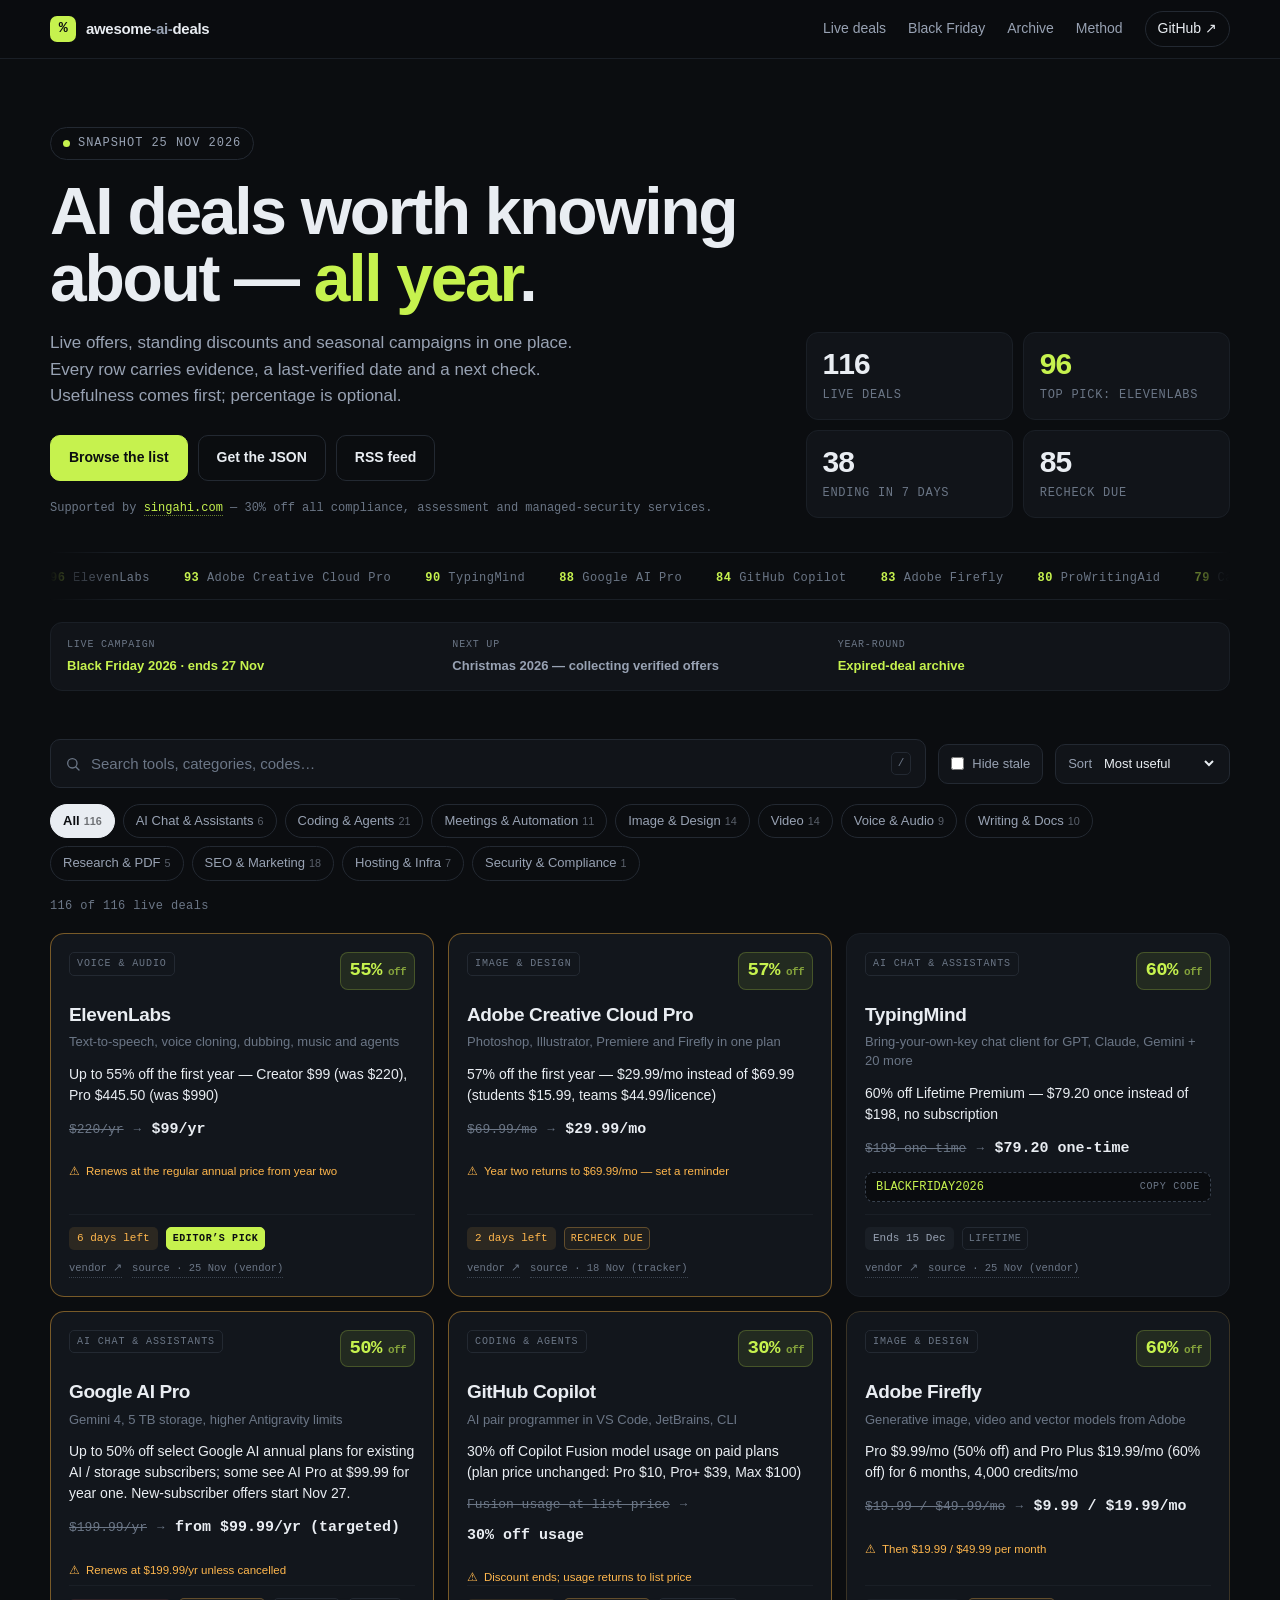
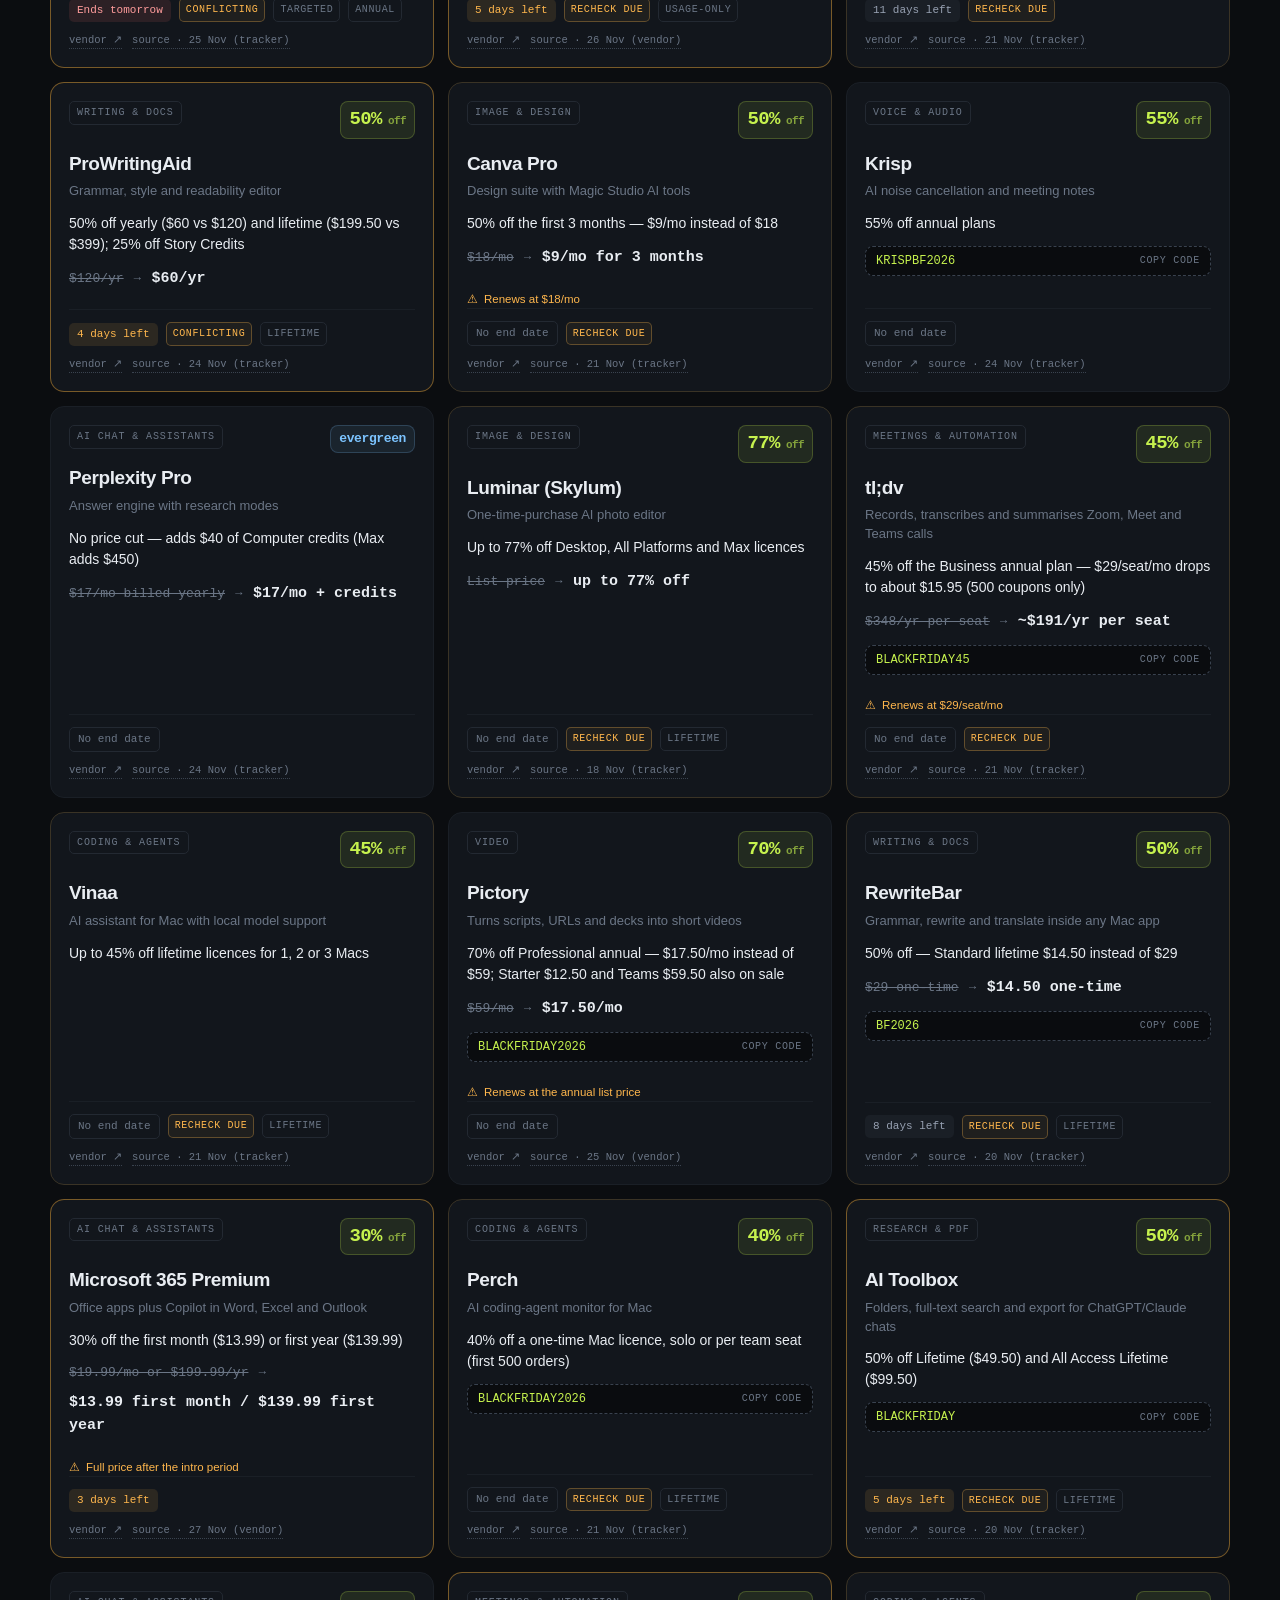
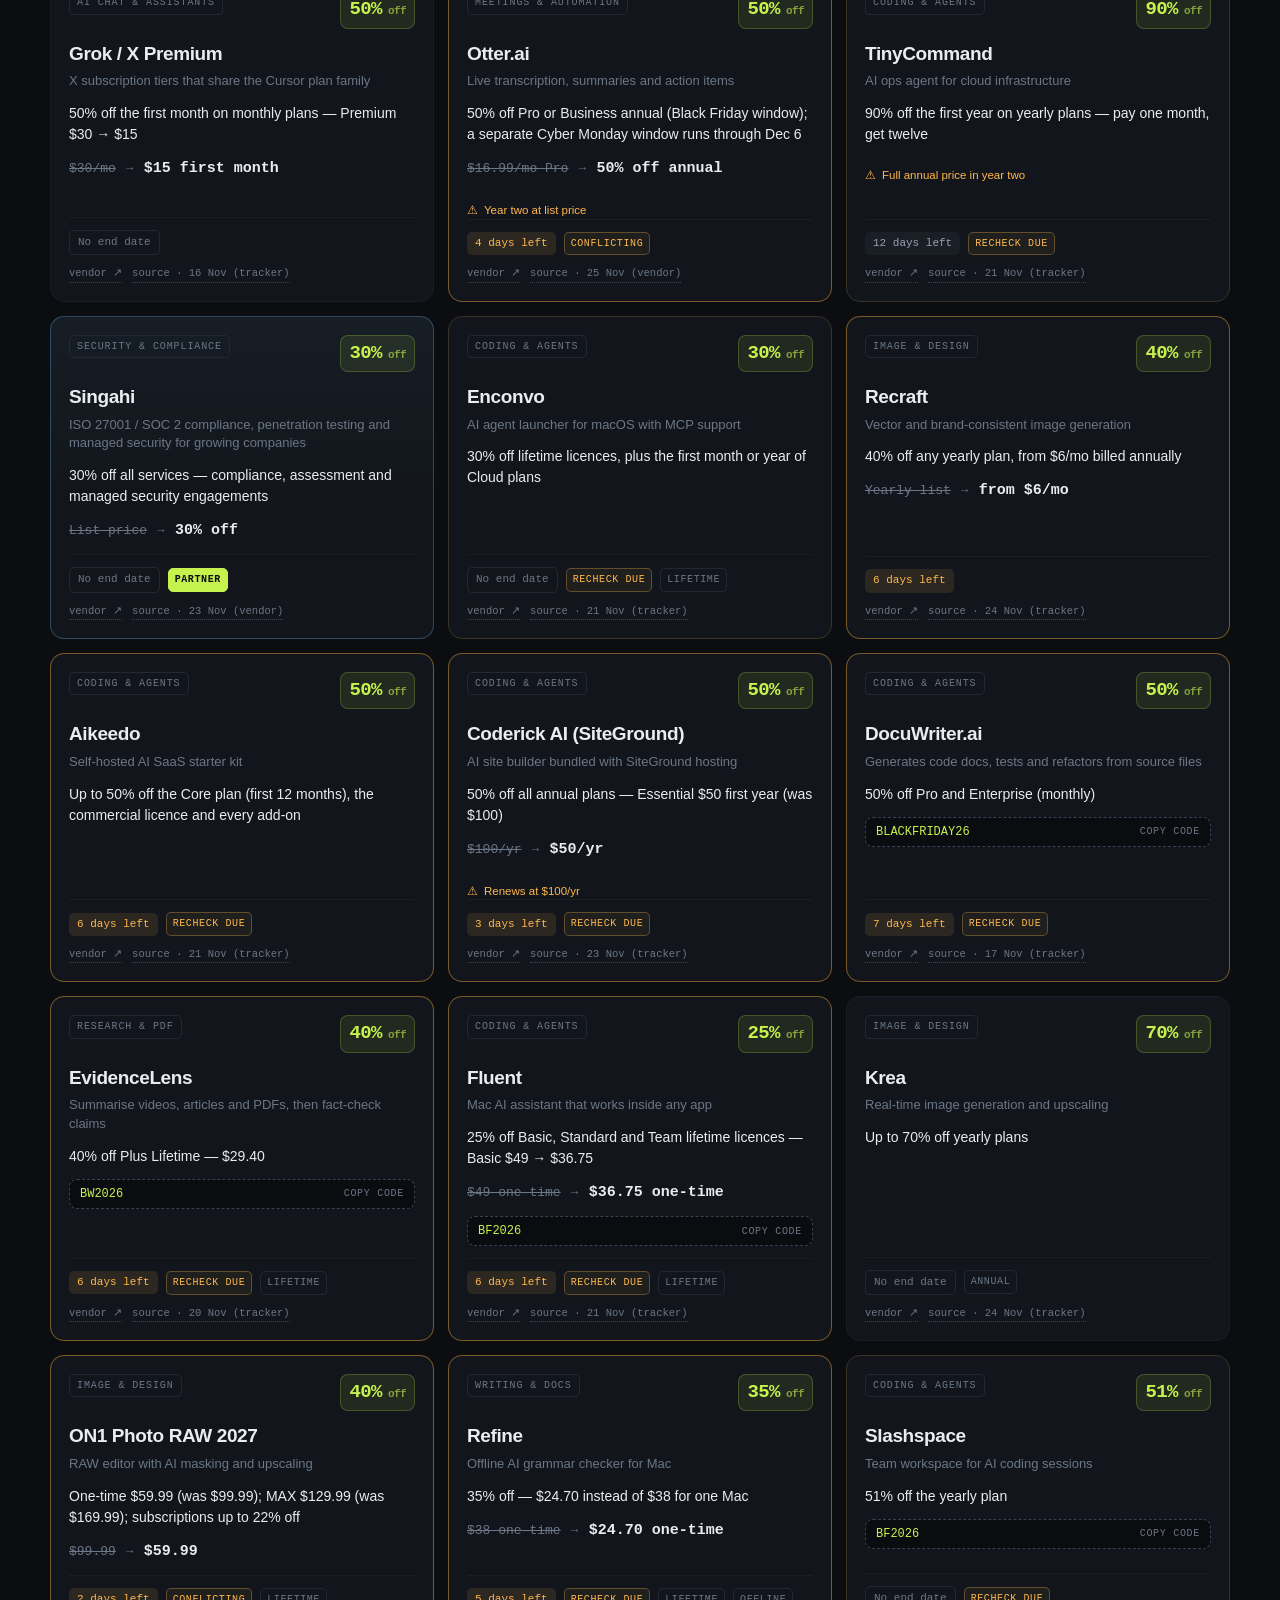
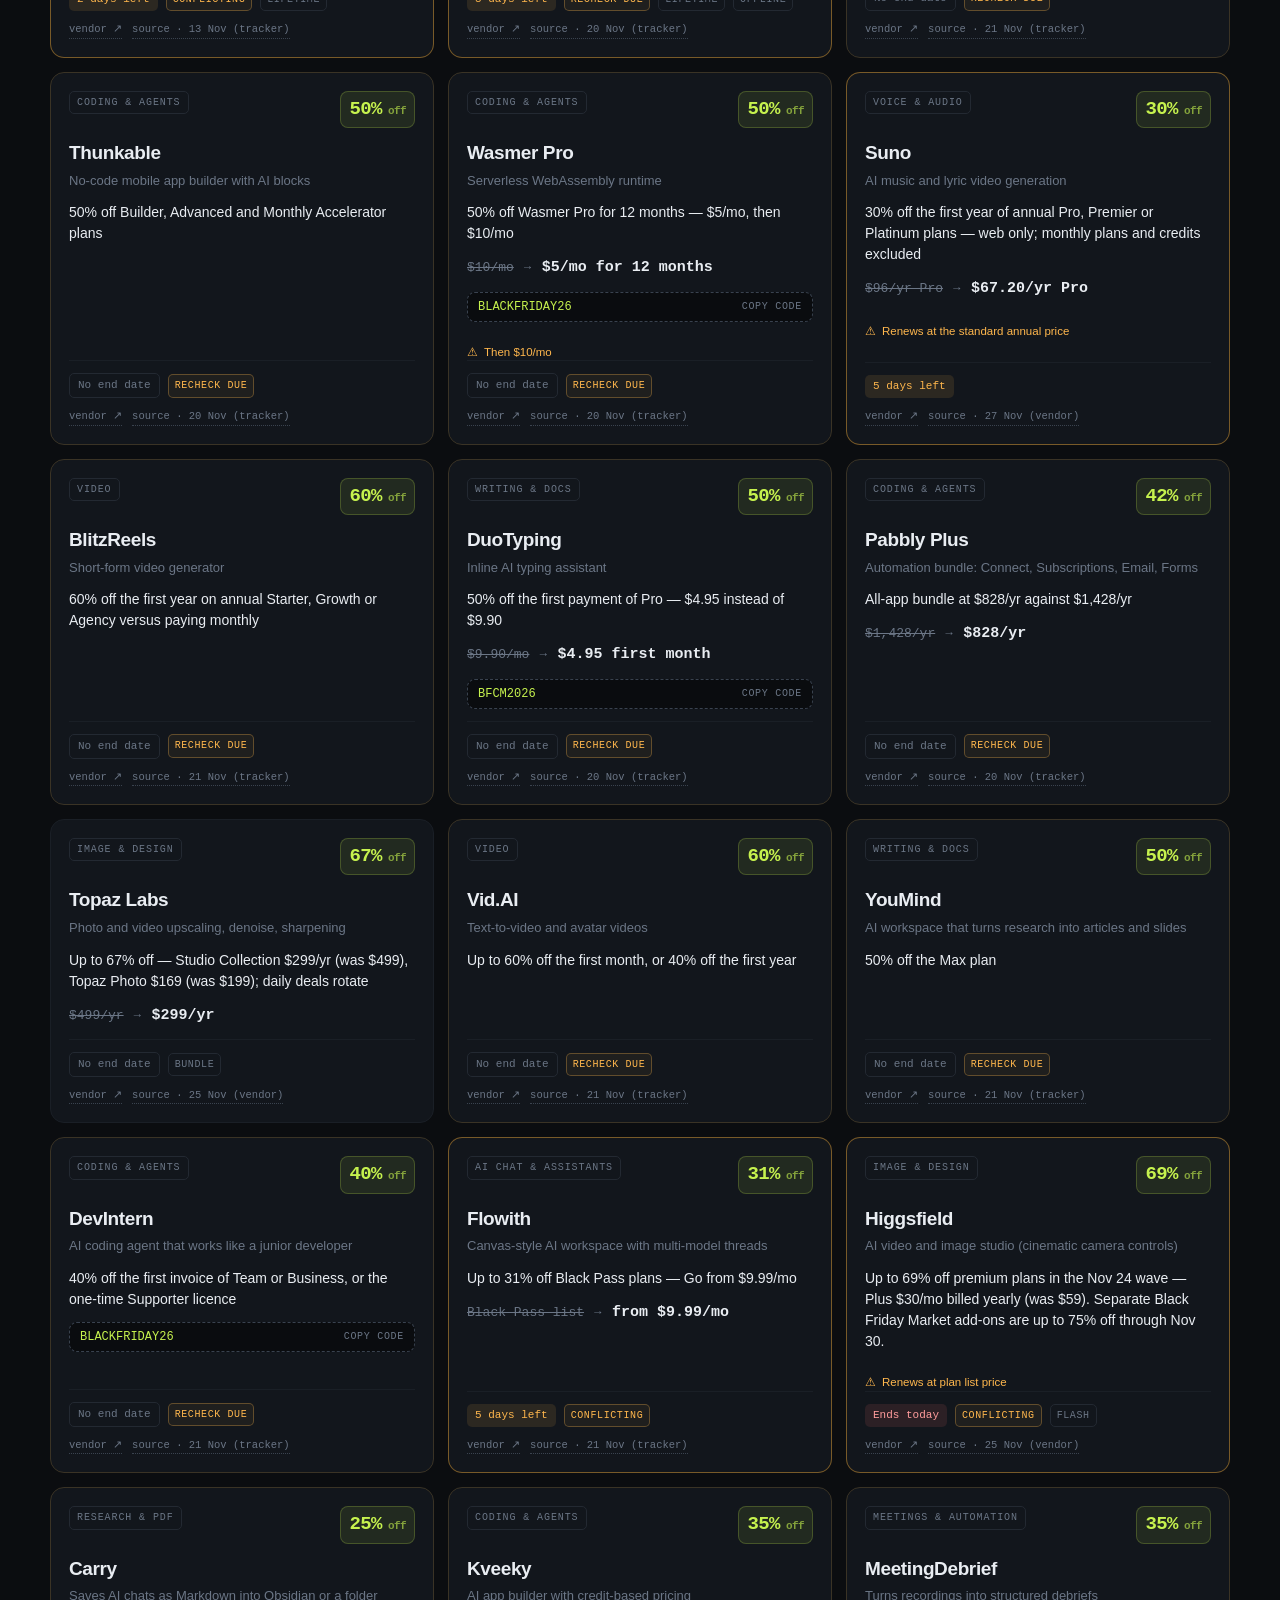
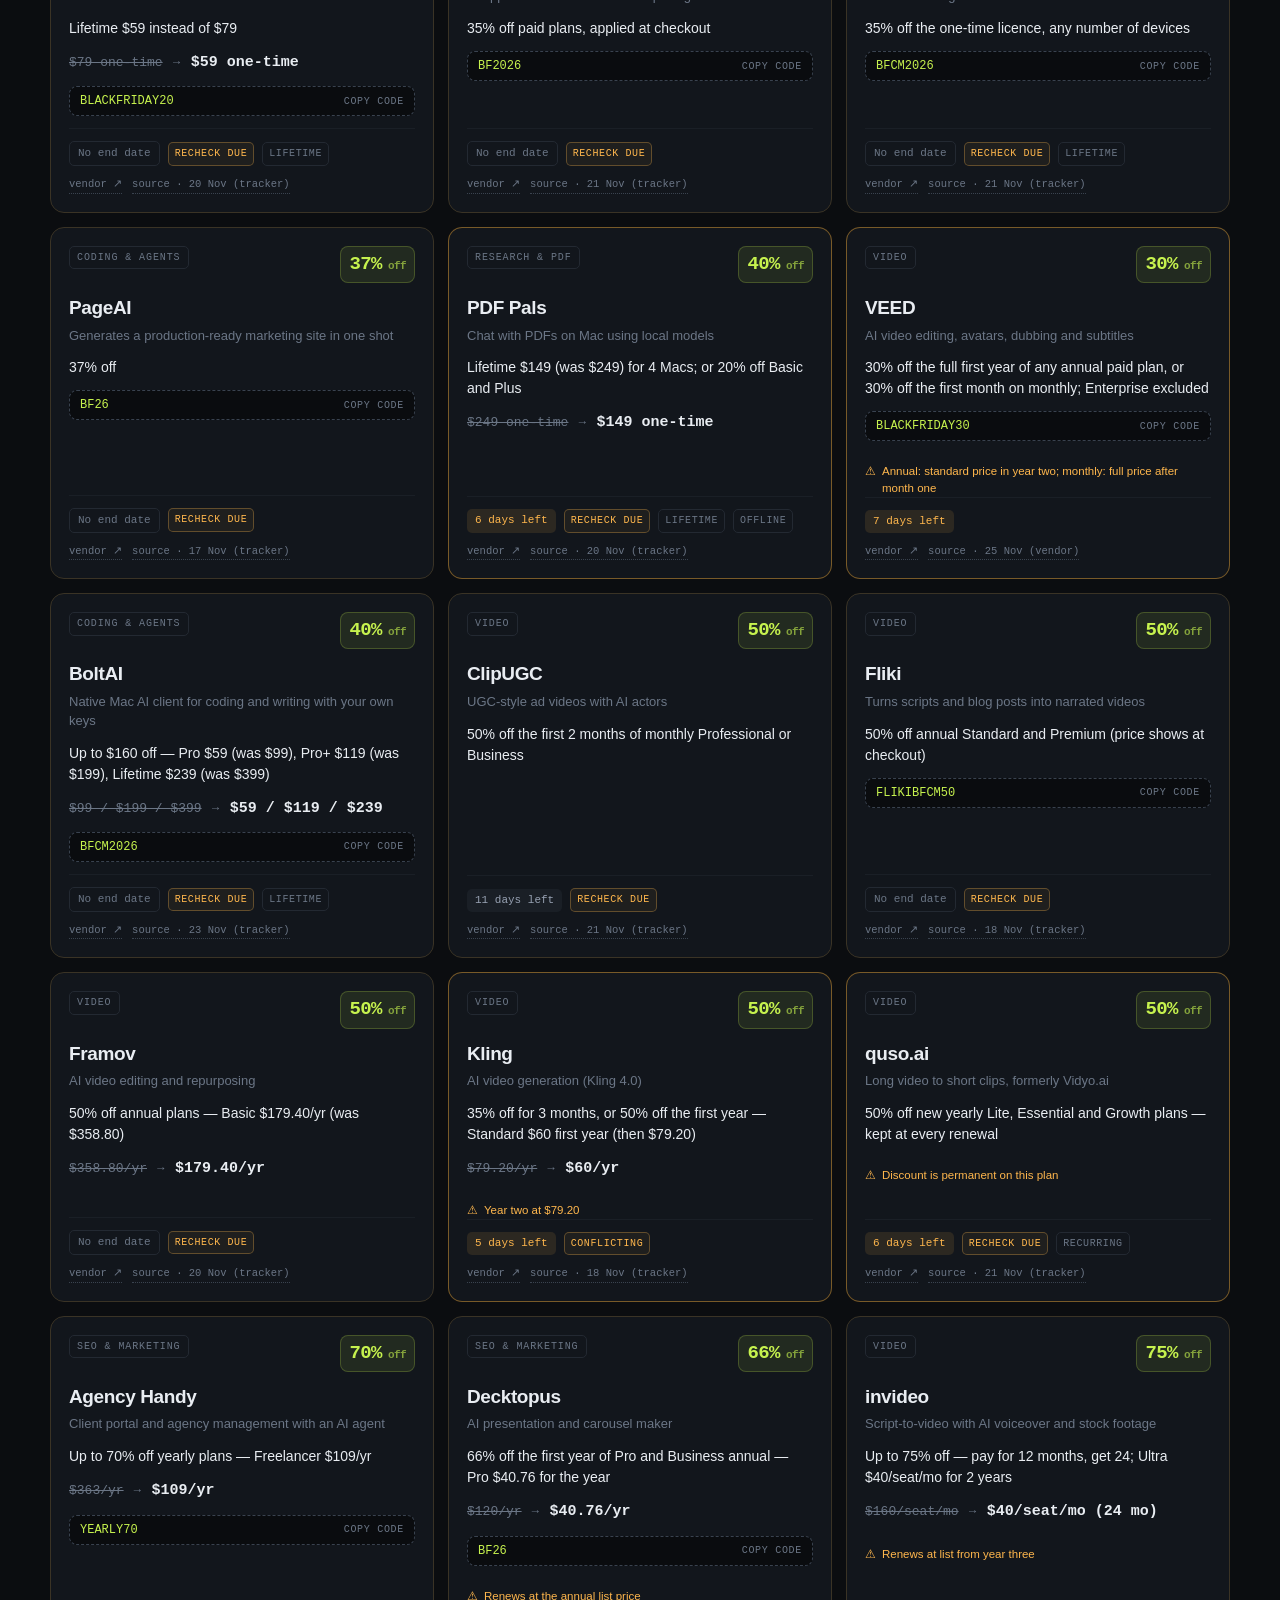
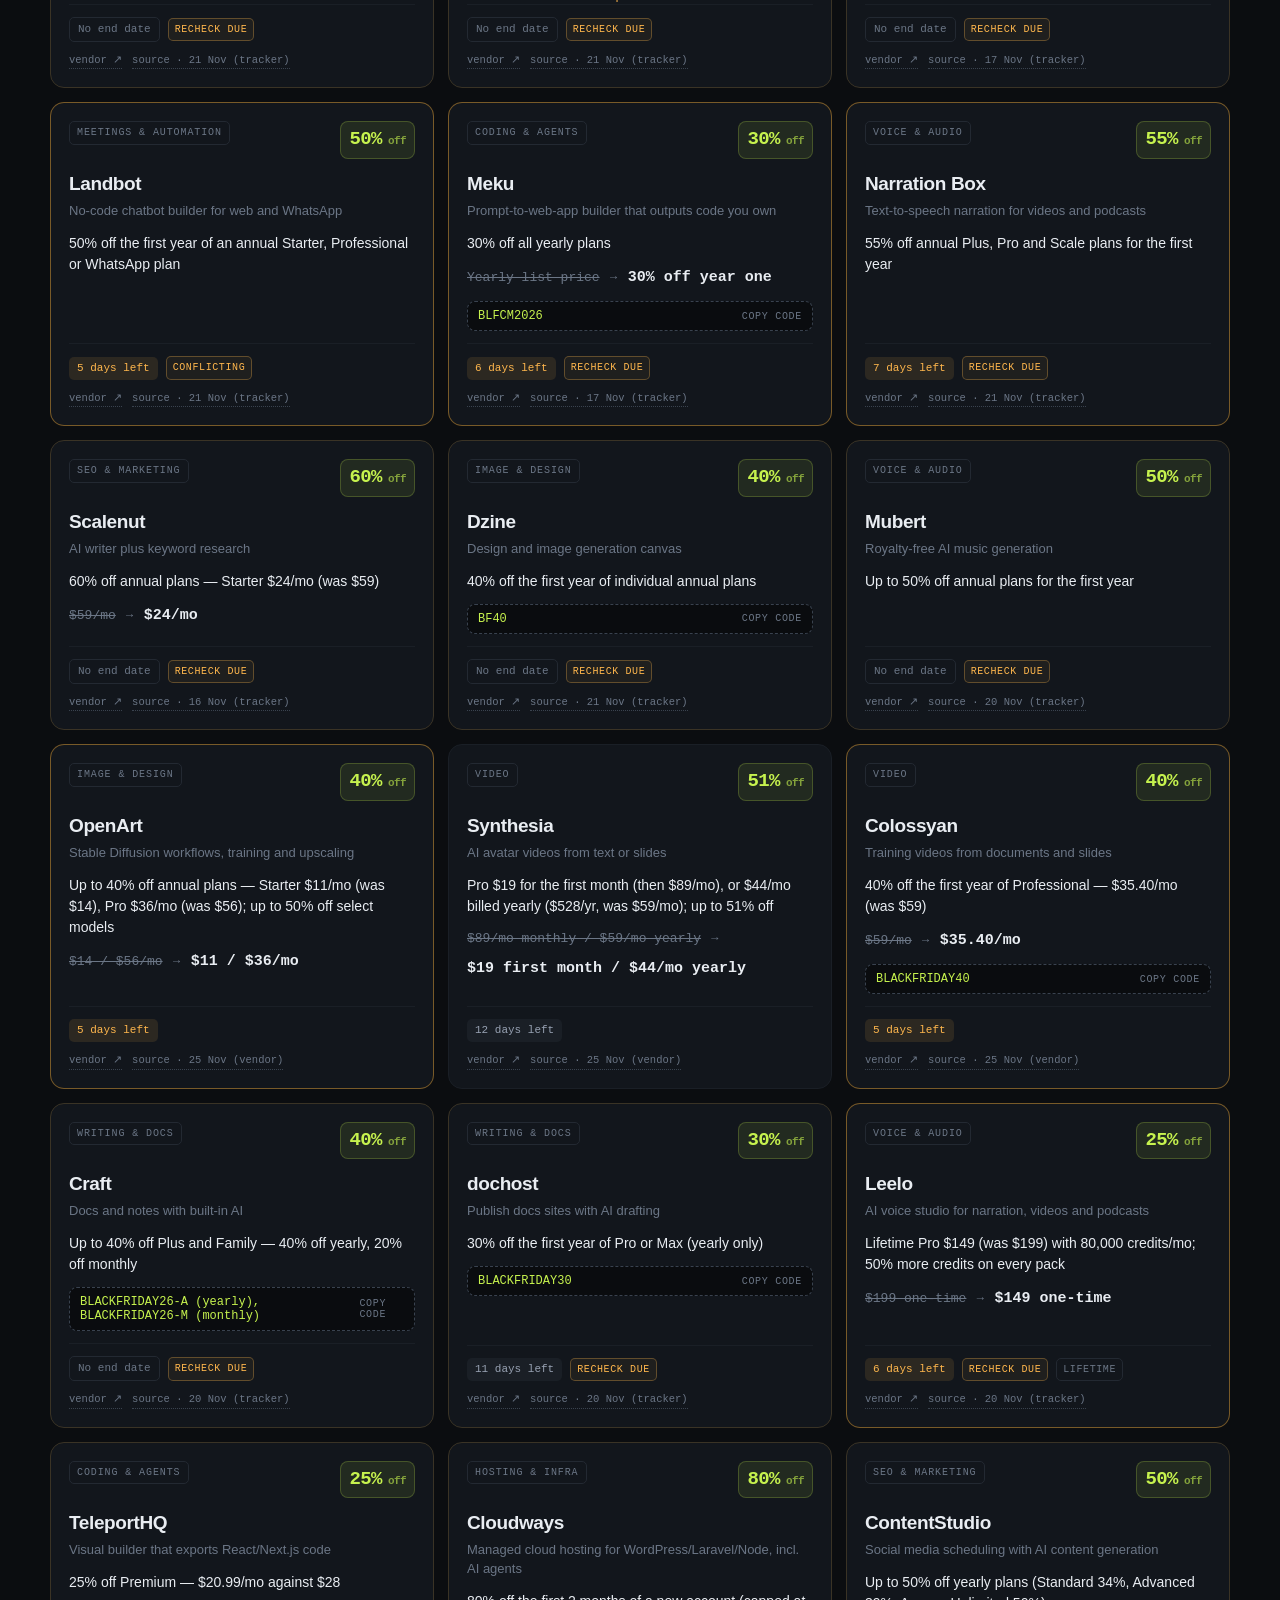
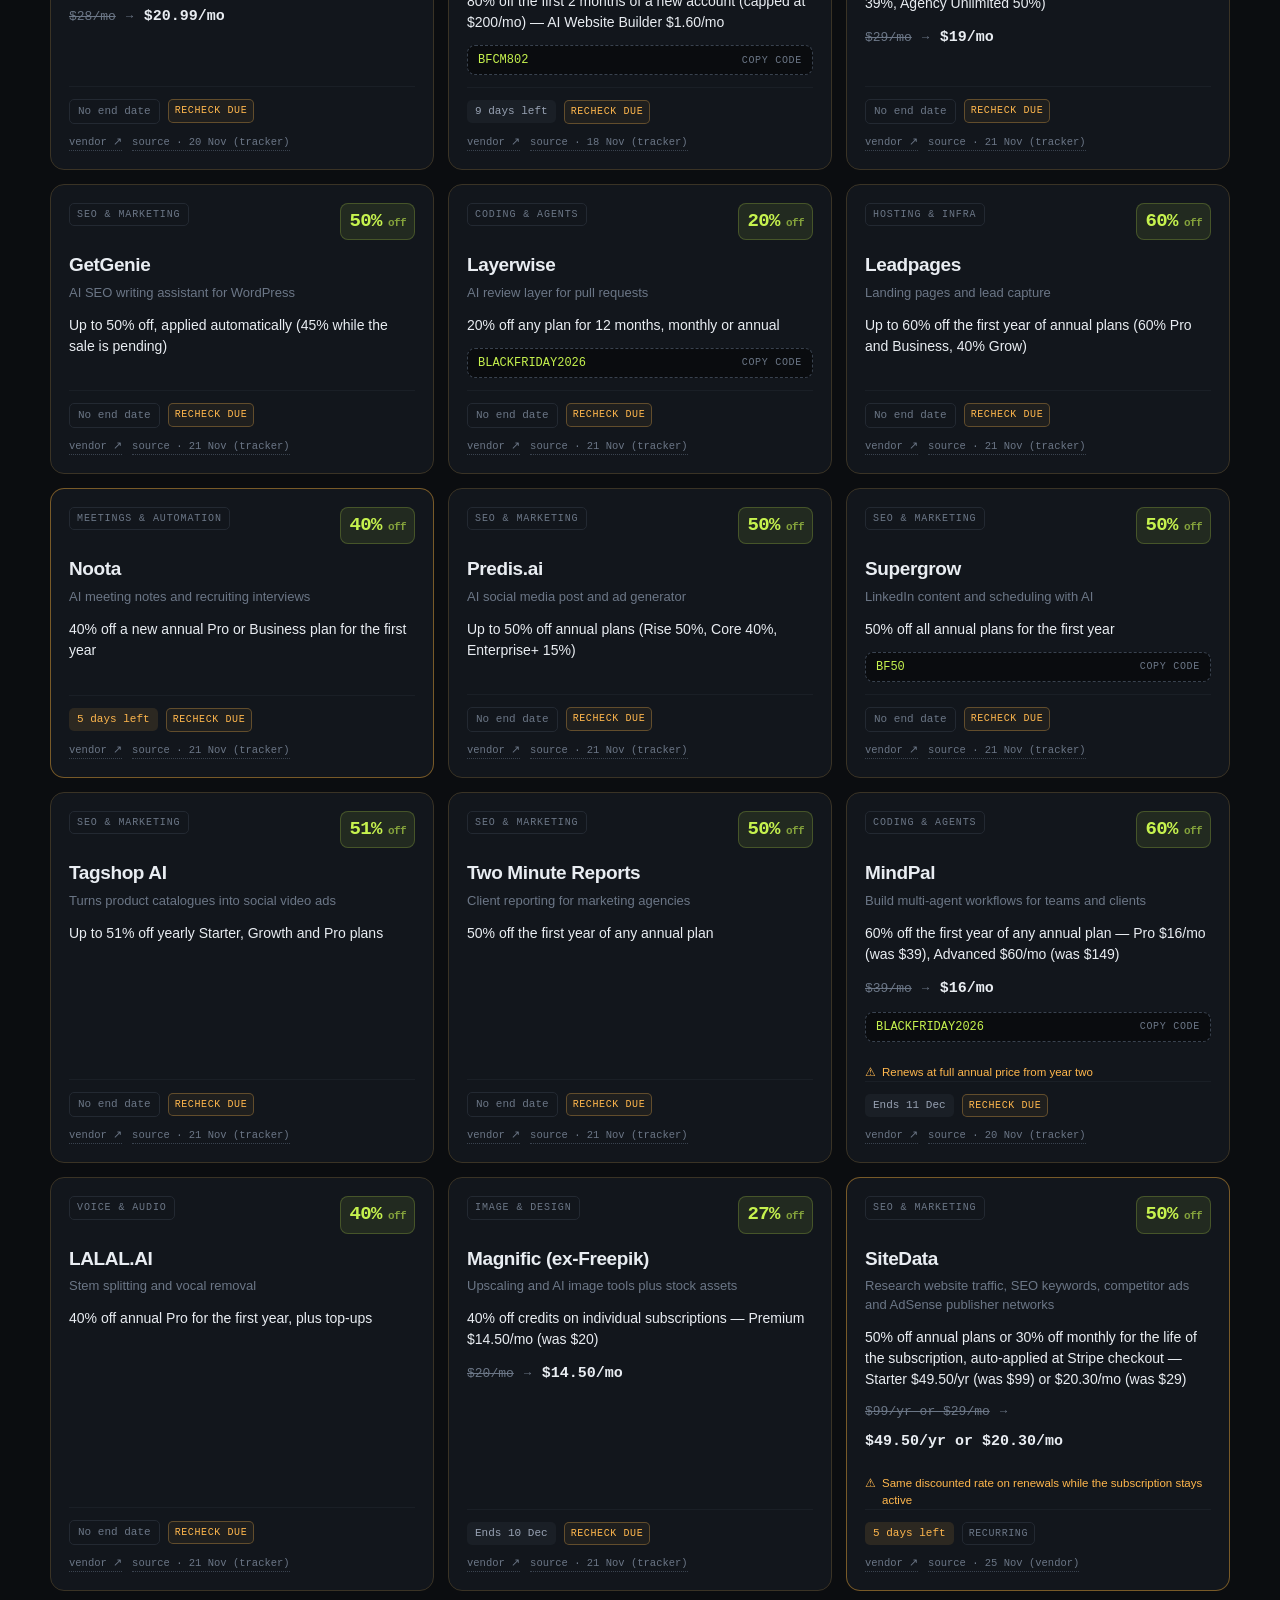
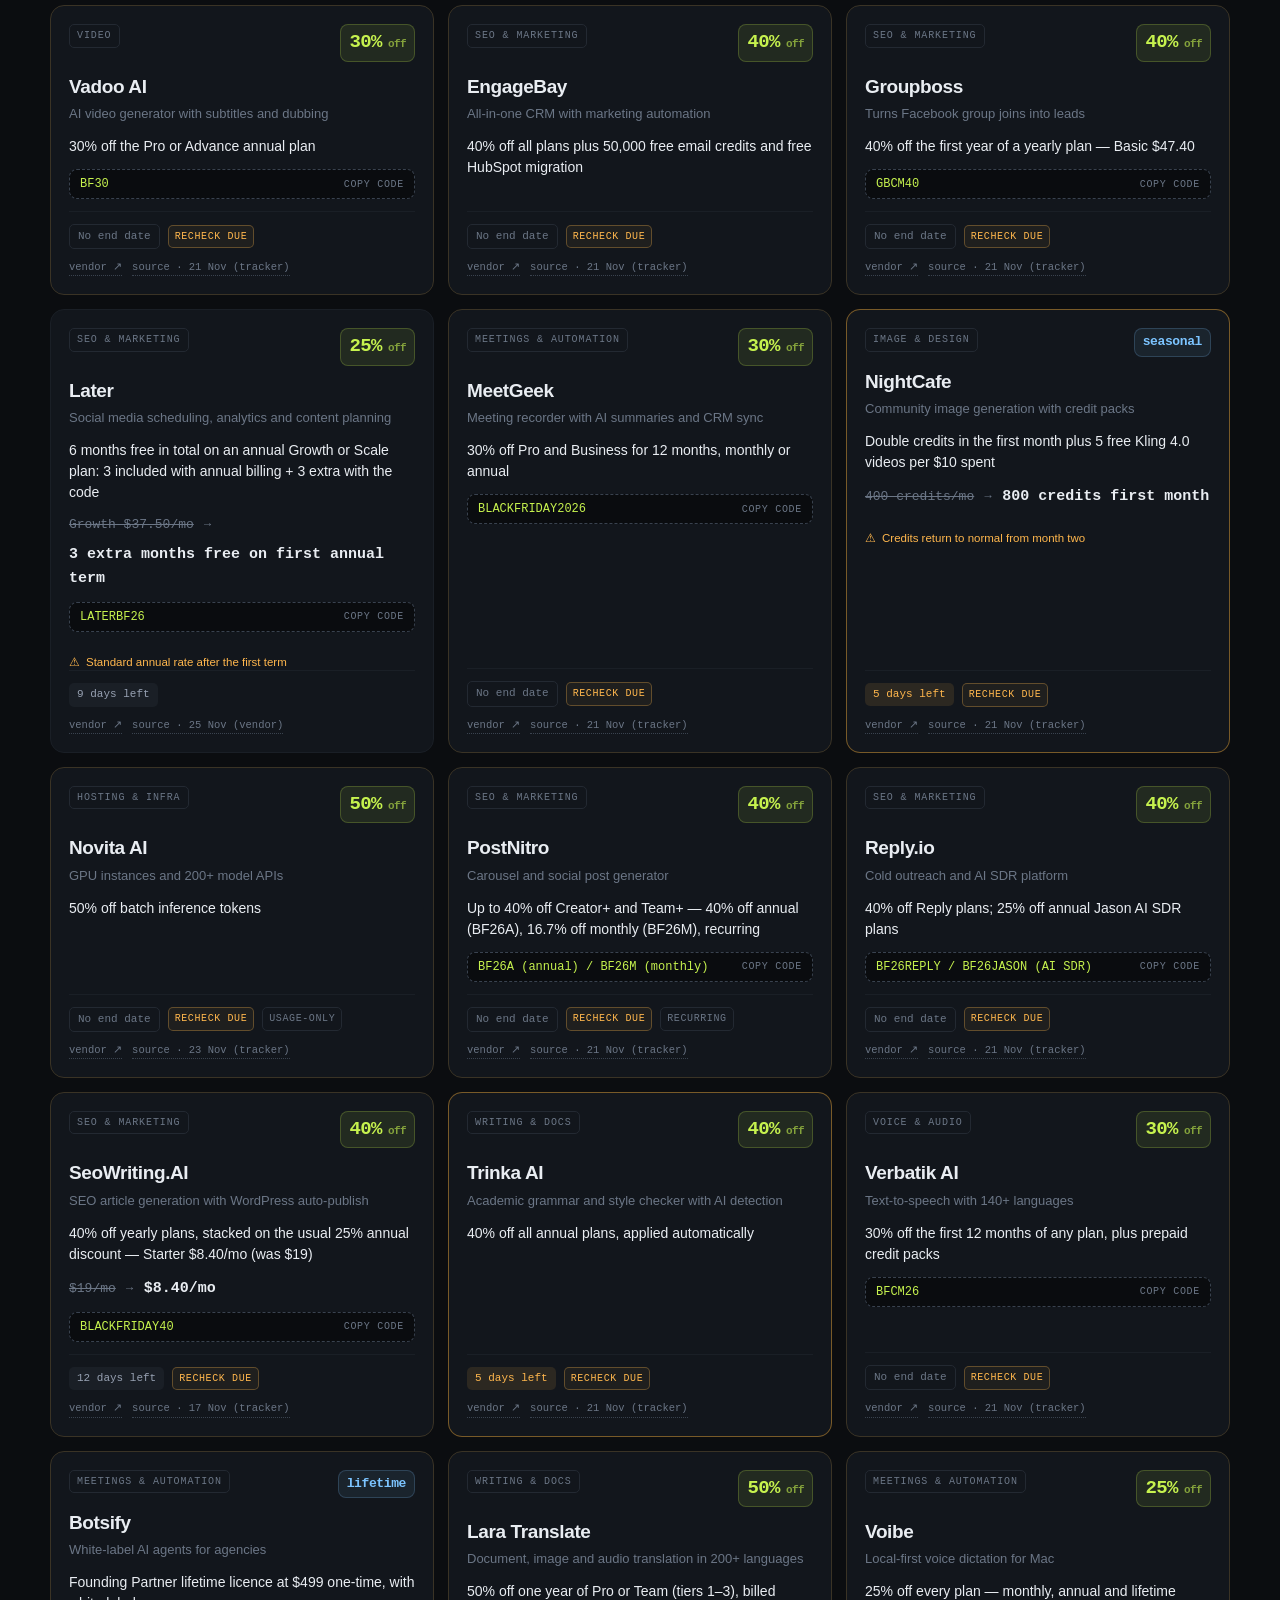
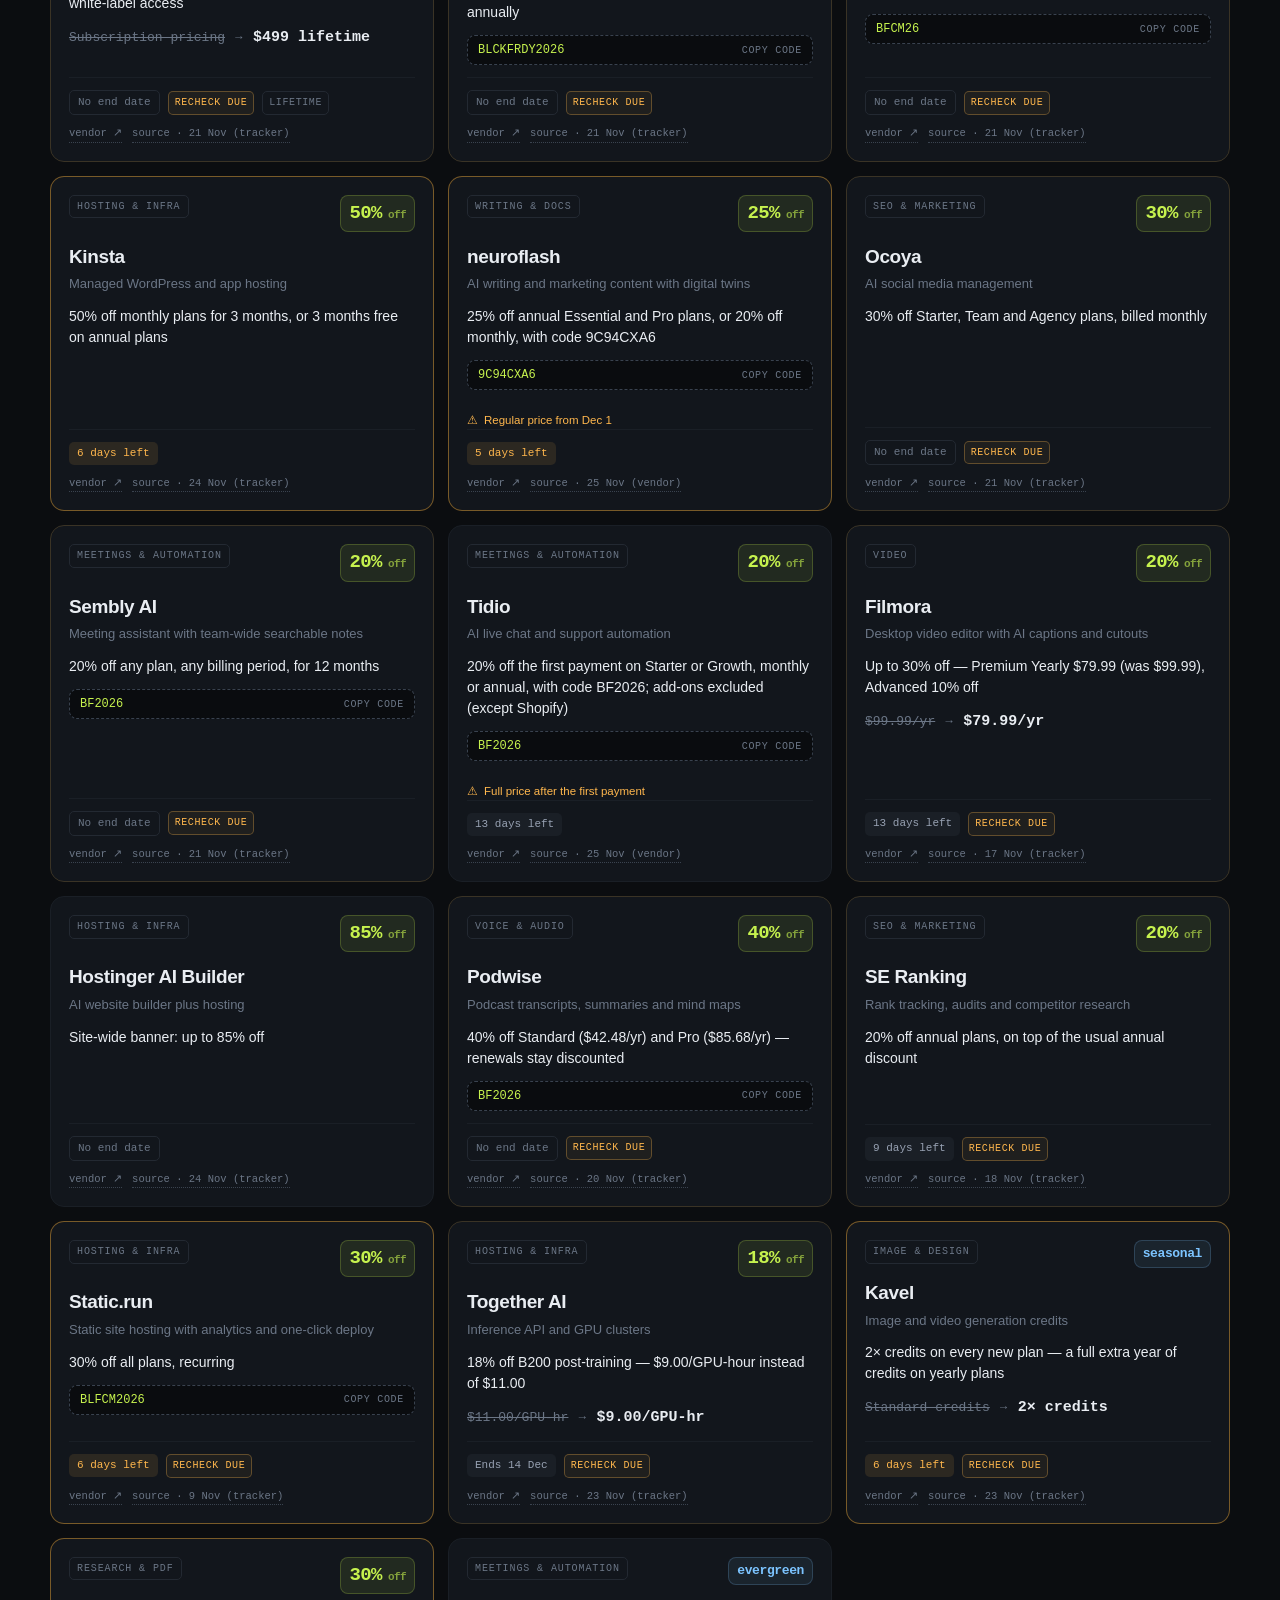
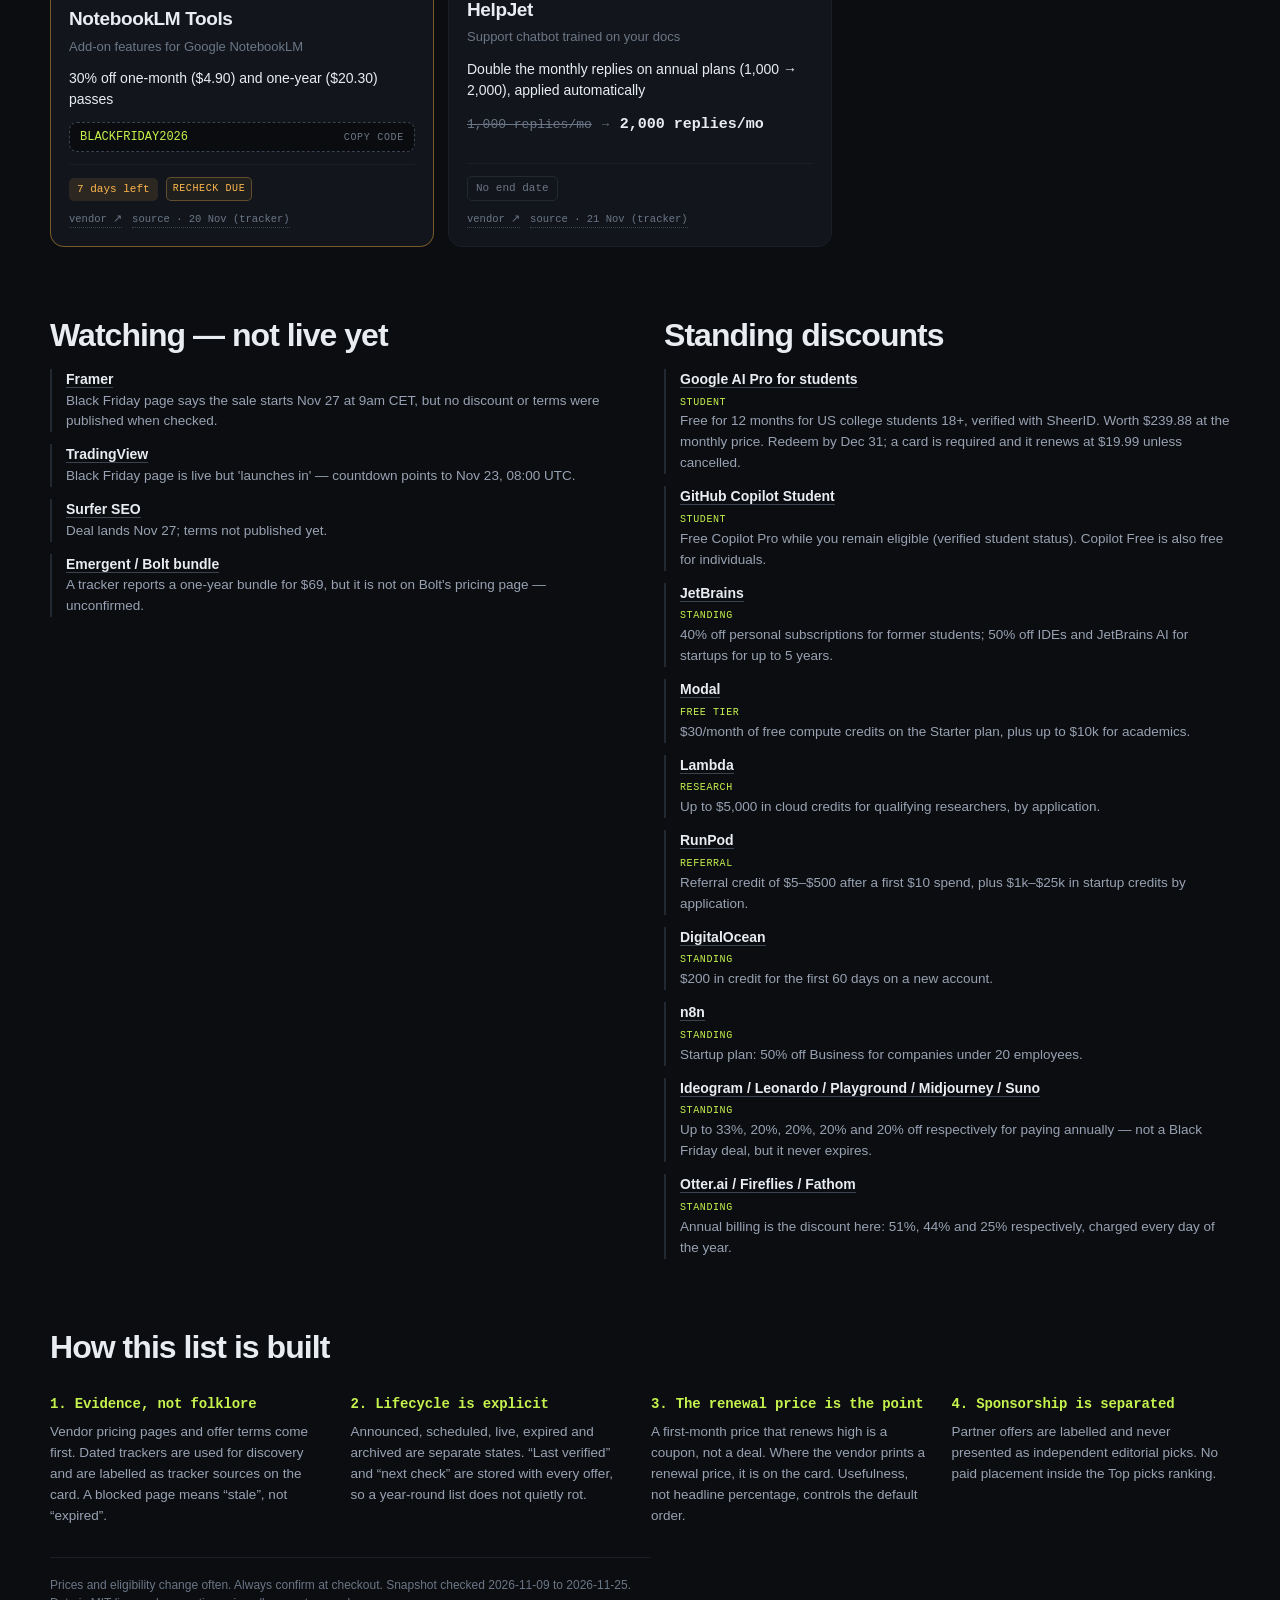
==== commit 9d8f8d19: "[create-pull-request] automated change" ====
--- a/index.html
+++ b/index.html
@@ -49,7 +49,7 @@
         </div>
         <p class="support">Supported by <a href="https://singahi.com" target="_blank" rel="noopener">singahi.com</a> — 30% off all compliance, assessment and managed-security services.</p>
       </div>
-      <div class="stats" id="stats" aria-label="Summary"><div class="stat"><b>116</b><span>live deals</span></div><div class="stat acid"><b>96</b><span>top pick: ElevenLabs</span></div><div class="stat"><b>38</b><span>ending in 7 days</span></div><div class="stat"><b>83</b><span>recheck due</span></div></div>
+      <div class="stats" id="stats" aria-label="Summary"><div class="stat"><b>116</b><span>live deals</span></div><div class="stat acid"><b>96</b><span>top pick: ElevenLabs</span></div><div class="stat"><b>38</b><span>ending in 7 days</span></div><div class="stat"><b>85</b><span>recheck due</span></div></div>
     </div>
     <div class="ticker" id="ticker" aria-hidden="true"><div class="ticker-track"><span><b>96</b> ElevenLabs</span><span><b>93</b> Adobe Creative Cloud Pro</span><span><b>90</b> TypingMind</span><span><b>88</b> Google AI Pro</span><span><b>84</b> GitHub Copilot</span><span><b>83</b> Adobe Firefly</span><span><b>80</b> ProWritingAid</span><span><b>79</b> Canva Pro</span><span><b>78</b> Krisp</span><span><b>96</b> ElevenLabs</span><span><b>93</b> Adobe Creative Cloud Pro</span><span><b>90</b> TypingMind</span><span><b>88</b> Google AI Pro</span><span><b>84</b> GitHub Copilot</span><span><b>83</b> Adobe Firefly</span><span><b>80</b> ProWritingAid</span><span><b>79</b> Canva Pro</span><span><b>78</b> Krisp</span></div></div>
     <div class="season-strip"><div><span>Live campaign</span><b><a href="black-friday/">Black Friday 2026 · ends 27 Nov</a></b></div><div><span>Next up</span><b>Christmas 2026 — collecting verified offers</b></div><div><span>Year-round</span><b><a href="archive/">Expired-deal archive</a></b></div></div>
@@ -82,7 +82,7 @@
       <button class="linkish" id="reset" hidden>Clear filters</button>
     </div>
 
-    <div class="grid" id="grid"><article class="card ending"><a class="stretched" href="https://elevenlabs.io/pricing" target="_blank" rel="noopener" aria-label="Open ElevenLabs offer"></a><div class="card-head"><span class="cat">Voice &amp; Audio</span><div class="disc">55%<span style="font-size:11px;opacity:.6"> off</span></div></div><h3>ElevenLabs</h3><p class="what">Text-to-speech, voice cloning, dubbing, music and agents</p><p class="deal">Up to 55% off the first year — Creator $99 (was $220), Pro $445.50 (was $990)</p><div class="price"><span class="before">$220/yr</span><span class="arrow">→</span><span class="after">$99/yr</span></div><p class="renewal">Renews at the regular annual price from year two</p><div class="meta"><span class="ends warm" title="11:59 PM ET; offer ran Nov 16 – Dec 1">6 days left</span><span class="tagpill pick">Editor’s pick</span></div><p class="src"><a href="https://elevenlabs.io/pricing" target="_blank" rel="noopener">vendor ↗</a><a href="https://join.elevenlabs.io/bfcm/terms" target="_blank" rel="noopener">source · 25 Nov (vendor)</a></p></article><article class="card ending stale-card"><a class="stretched" href="https://www.adobe.com/creativecloud/plans.html" target="_blank" rel="noopener" aria-label="Open Adobe Creative Cloud Pro offer"></a><div class="card-head"><span class="cat">Image &amp; Design</span><div class="disc">57%<span style="font-size:11px;opacity:.6"> off</span></div></div><h3>Adobe Creative Cloud Pro</h3><p class="what">Photoshop, Illustrator, Premiere and Firefly in one plan</p><p class="deal">57% off the first year — $29.99/mo instead of $69.99 (students $15.99, teams $44.99/licence)</p><div class="price"><span class="before">$69.99/mo</span><span class="arrow">→</span><span class="after">$29.99/mo</span></div><p class="renewal">Year two returns to $69.99/mo — set a reminder</p><div class="meta"><span class="ends warm" title="Official terms: Nov 13–27, 2026">2 days left</span><span class="tagpill stale">recheck due</span></div><p class="src"><a href="https://www.adobe.com/creativecloud/plans.html" target="_blank" rel="noopener">vendor ↗</a><a href="https://www.prompthackers.co/ai-tools/black-friday-deals" target="_blank" rel="noopener">source · 18 Nov (tracker)</a></p></article><article class="card"><a class="stretched" href="https://www.typingmind.com/buy" target="_blank" rel="noopener" aria-label="Open TypingMind offer"></a><div class="card-head"><span class="cat">AI Chat &amp; Assistants</span><div class="disc">60%<span style="font-size:11px;opacity:.6"> off</span></div></div><h3>TypingMind</h3><p class="what">Bring-your-own-key chat client for GPT, Claude, Gemini + 20 more</p><p class="deal">60% off Lifetime Premium — $79.20 once instead of $198, no subscription</p><div class="price"><span class="before">$198 one-time</span><span class="arrow">→</span><span class="after">$79.20 one-time</span></div><div class="code-row"><button class="code" data-code="BLACKFRIDAY2026" title="Click to copy"><span>BLACKFRIDAY2026</span><span class="hint">copy code</span></button></div><div class="meta"><span class="ends " title="Vendor docs say Dec 15; some trackers report Nov 30 — confirm at checkout">Ends 15 Dec</span><span class="tagpill">lifetime</span></div><p class="src"><a href="https://www.typingmind.com/buy" target="_blank" rel="noopener">vendor ↗</a><a href="https://docs.typingmind.com/resources/ai-black-friday-deals" target="_blank" rel="noopener">source · 25 Nov (vendor)</a></p></article><article class="card ending"><a class="stretched" href="https://one.google.com/about/plans" target="_blank" rel="noopener" aria-label="Open Google AI Pro offer"></a><div class="card-head"><span class="cat">AI Chat &amp; Assistants</span><div class="disc">50%<span style="font-size:11px;opacity:.6"> off</span></div></div><h3>Google AI Pro</h3><p class="what">Gemini 4, 5 TB storage, higher Antigravity limits</p><p class="deal">Up to 50% off select Google AI annual plans for existing AI / storage subscribers; some see AI Pro at $99.99 for year one. New-subscriber offers start Nov 27.</p><div class="price"><span class="before">$199.99/yr</span><span class="arrow">→</span><span class="after">from $99.99/yr (targeted)</span></div><p class="renewal">Renews at $199.99/yr unless cancelled</p><div class="meta"><span class="ends hot" title="Member early access through Nov 26; exact offer depends on current plan">Ends tomorrow</span><span class="tagpill stale">conflicting</span><span class="tagpill">targeted</span><span class="tagpill">annual</span></div><p class="src"><a href="https://one.google.com/about/plans" target="_blank" rel="noopener">vendor ↗</a><a href="https://whichaicoder.com/ai-coding-black-friday-deals/" target="_blank" rel="noopener">source · 25 Nov (tracker)</a></p></article><article class="card ending"><a class="stretched" href="https://github.com/features/copilot/plans" target="_blank" rel="noopener" aria-label="Open GitHub Copilot offer"></a><div class="card-head"><span class="cat">Coding &amp; Agents</span><div class="disc">30%<span style="font-size:11px;opacity:.6"> off</span></div></div><h3>GitHub Copilot</h3><p class="what">AI pair programmer in VS Code, JetBrains, CLI</p><p class="deal">30% off Copilot Fusion model usage on paid plans (plan price unchanged: Pro $10, Pro+ $39, Max $100)</p><div class="price"><span class="before">Fusion usage at list price</span><span class="arrow">→</span><span class="after">30% off usage</span></div><p class="renewal">Discount ends; usage returns to list price</p><div class="meta"><span class="ends warm" title="">5 days left</span><span class="tagpill">usage-only</span></div><p class="src"><a href="https://github.com/features/copilot/plans" target="_blank" rel="noopener">vendor ↗</a><a href="https://github.com/features/copilot/plans" target="_blank" rel="noopener">source · 26 Nov (vendor)</a></p></article><article class="card stale-card"><a class="stretched" href="https://www.adobe.com/products/firefly/plans.html" target="_blank" rel="noopener" aria-label="Open Adobe Firefly offer"></a><div class="card-head"><span class="cat">Image &amp; Design</span><div class="disc">60%<span style="font-size:11px;opacity:.6"> off</span></div></div><h3>Adobe Firefly</h3><p class="what">Generative image, video and vector models from Adobe</p><p class="deal">Pro $9.99/mo (50% off) and Pro Plus $19.99/mo (60% off) for 6 months, 4,000 credits/mo</p><div class="price"><span class="before">$19.99 / $49.99/mo</span><span class="arrow">→</span><span class="after">$9.99 / $19.99/mo</span></div><p class="renewal">Then $19.99 / $49.99 per month</p><div class="meta"><span class="ends " title="">11 days left</span><span class="tagpill stale">recheck due</span></div><p class="src"><a href="https://www.adobe.com/products/firefly/plans.html" target="_blank" rel="noopener">vendor ↗</a><a href="https://howtoai.com/ai-black-friday-deals/" target="_blank" rel="noopener">source · 21 Nov (tracker)</a></p></article><article class="card ending"><a class="stretched" href="https://prowritingaid.com/pricing" target="_blank" rel="noopener" aria-label="Open ProWritingAid offer"></a><div class="card-head"><span class="cat">Writing &amp; Docs</span><div class="disc">50%<span style="font-size:11px;opacity:.6"> off</span></div></div><h3>ProWritingAid</h3><p class="what">Grammar, style and readability editor</p><p class="deal">50% off yearly ($60 vs $120) and lifetime ($199.50 vs $399); 25% off Story Credits</p><div class="price"><span class="before">$120/yr</span><span class="arrow">→</span><span class="after">$60/yr</span></div><div class="meta"><span class="ends warm" title="11:59 PM PT — the vendor blog says Dec 4, go by the pricing page">4 days left</span><span class="tagpill stale">conflicting</span><span class="tagpill">lifetime</span></div><p class="src"><a href="https://prowritingaid.com/pricing" target="_blank" rel="noopener">vendor ↗</a><a href="https://www.prompthackers.co/ai-tools/black-friday-deals" target="_blank" rel="noopener">source · 24 Nov (tracker)</a></p></article><article class="card stale-card"><a class="stretched" href="https://www.canva.com/pricing/" target="_blank" rel="noopener" aria-label="Open Canva Pro offer"></a><div class="card-head"><span class="cat">Image &amp; Design</span><div class="disc">50%<span style="font-size:11px;opacity:.6"> off</span></div></div><h3>Canva Pro</h3><p class="what">Design suite with Magic Studio AI tools</p><p class="deal">50% off the first 3 months — $9/mo instead of $18</p><div class="price"><span class="before">$18/mo</span><span class="arrow">→</span><span class="after">$9/mo for 3 months</span></div><p class="renewal">Renews at $18/mo</p><div class="meta"><span class="ends open" title="No end date printed">No end date</span><span class="tagpill stale">recheck due</span></div><p class="src"><a href="https://www.canva.com/pricing/" target="_blank" rel="noopener">vendor ↗</a><a href="https://howtoai.com/ai-black-friday-deals/" target="_blank" rel="noopener">source · 21 Nov (tracker)</a></p></article><article class="card"><a class="stretched" href="https://krisp.ai/pricing/" target="_blank" rel="noopener" aria-label="Open Krisp offer"></a><div class="card-head"><span class="cat">Voice &amp; Audio</span><div class="disc">55%<span style="font-size:11px;opacity:.6"> off</span></div></div><h3>Krisp</h3><p class="what">AI noise cancellation and meeting notes</p><p class="deal">55% off annual plans</p><div class="code-row"><button class="code" data-code="KRISPBF2026" title="Click to copy"><span>KRISPBF2026</span><span class="hint">copy code</span></button></div><div class="meta"><span class="ends open" title="No end date printed">No end date</span></div><p class="src"><a href="https://krisp.ai/pricing/" target="_blank" rel="noopener">vendor ↗</a><a href="https://buildstacktools.com/guides/black-friday-ai-dev-tool-deals-2026.html" target="_blank" rel="noopener">source · 24 Nov (tracker)</a></p></article><article class="card"><a class="stretched" href="https://www.perplexity.ai/pro" target="_blank" rel="noopener" aria-label="Open Perplexity Pro offer"></a><div class="card-head"><span class="cat">AI Chat &amp; Assistants</span><div class="disc na">evergreen</div></div><h3>Perplexity Pro</h3><p class="what">Answer engine with research modes</p><p class="deal">No price cut — adds $40 of Computer credits (Max adds $450)</p><div class="price"><span class="before">$17/mo billed yearly</span><span class="arrow">→</span><span class="after">$17/mo + credits</span></div><div class="meta"><span class="ends open" title="&#x27;Limited time&#x27;, undated">No end date</span></div><p class="src"><a href="https://www.perplexity.ai/pro" target="_blank" rel="noopener">vendor ↗</a><a href="https://www.zemith.com/en/contents/ai-black-friday-deals" target="_blank" rel="noopener">source · 24 Nov (tracker)</a></p></article><article class="card stale-card"><a class="stretched" href="https://skylum.com/luminar" target="_blank" rel="noopener" aria-label="Open Luminar (Skylum) offer"></a><div class="card-head"><span class="cat">Image &amp; Design</span><div class="disc">77%<span style="font-size:11px;opacity:.6"> off</span></div></div><h3>Luminar (Skylum)</h3><p class="what">One-time-purchase AI photo editor</p><p class="deal">Up to 77% off Desktop, All Platforms and Max licences</p><div class="price"><span class="before">List price</span><span class="arrow">→</span><span class="after">up to 77% off</span></div><div class="meta"><span class="ends open" title="No end date printed">No end date</span><span class="tagpill stale">recheck due</span><span class="tagpill">lifetime</span></div><p class="src"><a href="https://skylum.com/luminar" target="_blank" rel="noopener">vendor ↗</a><a href="https://www.prompthackers.co/ai-tools/black-friday-deals" target="_blank" rel="noopener">source · 18 Nov (tracker)</a></p></article><article class="card stale-card"><a class="stretched" href="https://vinaa.app/pricing" target="_blank" rel="noopener" aria-label="Open Vinaa offer"></a><div class="card-head"><span class="cat">Coding &amp; Agents</span><div class="disc">45%<span style="font-size:11px;opacity:.6"> off</span></div></div><h3>Vinaa</h3><p class="what">AI assistant for Mac with local model support</p><p class="deal">Up to 45% off lifetime licences for 1, 2 or 3 Macs</p><div class="meta"><span class="ends open" title="No end date printed">No end date</span><span class="tagpill stale">recheck due</span><span class="tagpill">lifetime</span></div><p class="src"><a href="https://vinaa.app/pricing" target="_blank" rel="noopener">vendor ↗</a><a href="https://aideals.app/deals/black-friday" target="_blank" rel="noopener">source · 21 Nov (tracker)</a></p></article><article class="card stale-card"><a class="stretched" href="https://tldv.io/pricing/" target="_blank" rel="noopener" aria-label="Open tl;dv offer"></a><div class="card-head"><span class="cat">Meetings &amp; Automation</span><div class="disc">45%<span style="font-size:11px;opacity:.6"> off</span></div></div><h3>tl;dv</h3><p class="what">Records, transcribes and summarises Zoom, Meet and Teams calls</p><p class="deal">45% off the Business annual plan — $29/seat/mo drops to about $15.95 (500 coupons only)</p><div class="price"><span class="before">$348/yr per seat</span><span class="arrow">→</span><span class="after">~$191/yr per seat</span></div><div class="code-row"><button class="code" data-code="BLACKFRIDAY45" title="Click to copy"><span>BLACKFRIDAY45</span><span class="hint">copy code</span></button></div><p class="renewal">Renews at $29/seat/mo</p><div class="meta"><span class="ends open" title="No end date; capped at 500 coupons">No end date</span><span class="tagpill stale">recheck due</span></div><p class="src"><a href="https://tldv.io/pricing/" target="_blank" rel="noopener">vendor ↗</a><a href="https://aiincontext.com/articles/bf2026-ai-meeting-notes-tools" target="_blank" rel="noopener">source · 21 Nov (tracker)</a></p></article><article class="card"><a class="stretched" href="https://pictory.ai/pricing/" target="_blank" rel="noopener" aria-label="Open Pictory offer"></a><div class="card-head"><span class="cat">Video</span><div class="disc">70%<span style="font-size:11px;opacity:.6"> off</span></div></div><h3>Pictory</h3><p class="what">Turns scripts, URLs and decks into short videos</p><p class="deal">70% off Professional annual — $17.50/mo instead of $59; Starter $12.50 and Teams $59.50 also on sale</p><div class="price"><span class="before">$59/mo</span><span class="arrow">→</span><span class="after">$17.50/mo</span></div><div class="code-row"><button class="code" data-code="BLACKFRIDAY2026" title="Click to copy"><span>BLACKFRIDAY2026</span><span class="hint">copy code</span></button></div><p class="renewal">Renews at the annual list price</p><div class="meta"><span class="ends open" title="Labelled &#x27;Black Friday Offer&#x27;, no written end date">No end date</span></div><p class="src"><a href="https://pictory.ai/pricing/" target="_blank" rel="noopener">vendor ↗</a><a href="https://pictory.ai/pricing/" target="_blank" rel="noopener">source · 25 Nov (vendor)</a></p></article><article class="card"><a class="stretched" href="https://rewritebar.com/black-friday" target="_blank" rel="noopener" aria-label="Open RewriteBar offer"></a><div class="card-head"><span class="cat">Writing &amp; Docs</span><div class="disc">50%<span style="font-size:11px;opacity:.6"> off</span></div></div><h3>RewriteBar</h3><p class="what">AI writing assistant in the Mac menu bar: grammar, rewrite, tone and translate in any app</p><p class="deal">50% off every one-time license: Standard $14.50 instead of $29, Pro $29.50 instead of $59</p><div class="price"><span class="before">$29 one-time</span><span class="arrow">→</span><span class="after">$14.50 one-time</span></div><div class="code-row"><button class="code" data-code="BF2026" title="Click to copy"><span>BF2026</span><span class="hint">copy code</span></button></div><p class="renewal">One-time license, no renewal. Pro includes 1 year of RewriteBar Gateway, which renews at $40/yr.</p><div class="meta"><span class="ends " title="Ends December 3, 2026, 11:59 PM UTC. Code BF2026 is applied automatically at checkout.">8 days left</span><span class="tagpill">lifetime</span></div><p class="src"><a href="https://rewritebar.com/black-friday" target="_blank" rel="noopener">vendor ↗</a><a href="https://rewritebar.com/black-friday" target="_blank" rel="noopener">source · 27 Nov (vendor)</a></p></article><article class="card ending"><a class="stretched" href="https://www.microsoft.com/en-us/microsoft-365/buy/compare-all-microsoft-365-products" target="_blank" rel="noopener" aria-label="Open Microsoft 365 Premium offer"></a><div class="card-head"><span class="cat">AI Chat &amp; Assistants</span><div class="disc">30%<span style="font-size:11px;opacity:.6"> off</span></div></div><h3>Microsoft 365 Premium</h3><p class="what">Office apps plus Copilot in Word, Excel and Outlook</p><p class="deal">30% off the first month ($13.99) or first year ($139.99)</p><div class="price"><span class="before">$19.99/mo or $199.99/yr</span><span class="arrow">→</span><span class="after">$13.99 first month / $139.99 first year</span></div><p class="renewal">Full price after the intro period</p><div class="meta"><span class="ends warm" title="Microsoft Store Black Friday window Nov 19–28; offer while advertised">3 days left</span></div><p class="src"><a href="https://www.microsoft.com/en-us/microsoft-365/buy/compare-all-microsoft-365-products" target="_blank" rel="noopener">vendor ↗</a><a href="https://www.microsoft.com/en-us/microsoft-365/buy/compare-all-microsoft-365-products" target="_blank" rel="noopener">source · 26 Nov (vendor)</a></p></article><article class="card stale-card"><a class="stretched" href="https://perch.dev/" target="_blank" rel="noopener" aria-label="Open Perch offer"></a><div class="card-head"><span class="cat">Coding &amp; Agents</span><div class="disc">40%<span style="font-size:11px;opacity:.6"> off</span></div></div><h3>Perch</h3><p class="what">AI coding-agent monitor for Mac</p><p class="deal">40% off a one-time Mac licence, solo or per team seat (first 500 orders)</p><div class="code-row"><button class="code" data-code="BLACKFRIDAY2026" title="Click to copy"><span>BLACKFRIDAY2026</span><span class="hint">copy code</span></button></div><div class="meta"><span class="ends open" title="No end date; 500-order cap">No end date</span><span class="tagpill stale">recheck due</span><span class="tagpill">lifetime</span></div><p class="src"><a href="https://perch.dev/" target="_blank" rel="noopener">vendor ↗</a><a href="https://aideals.app/deals/black-friday" target="_blank" rel="noopener">source · 21 Nov (tracker)</a></p></article><article class="card ending stale-card"><a class="stretched" href="https://aitoolbox.app/pricing" target="_blank" rel="noopener" aria-label="Open AI Toolbox offer"></a><div class="card-head"><span class="cat">Research &amp; PDF</span><div class="disc">50%<span style="font-size:11px;opacity:.6"> off</span></div></div><h3>AI Toolbox</h3><p class="what">Folders, full-text search and export for ChatGPT/Claude chats</p><p class="deal">50% off Lifetime ($49.50) and All Access Lifetime ($99.50)</p><div class="code-row"><button class="code" data-code="BLACKFRIDAY" title="Click to copy"><span>BLACKFRIDAY</span><span class="hint">copy code</span></button></div><div class="meta"><span class="ends warm" title="">5 days left</span><span class="tagpill stale">recheck due</span><span class="tagpill">lifetime</span></div><p class="src"><a href="https://aitoolbox.app/pricing" target="_blank" rel="noopener">vendor ↗</a><a href="https://docs.typingmind.com/resources/ai-black-friday-deals" target="_blank" rel="noopener">source · 20 Nov (tracker)</a></p></article><article class="card"><a class="stretched" href="https://grok.com/plans" target="_blank" rel="noopener" aria-label="Open Grok / X Premium offer"></a><div class="card-head"><span class="cat">AI Chat &amp; Assistants</span><div class="disc">50%<span style="font-size:11px;opacity:.6"> off</span></div></div><h3>Grok / X Premium</h3><p class="what">X subscription tiers that share the Cursor plan family</p><p class="deal">50% off the first month on monthly plans — Premium $30 → $15</p><div class="price"><span class="before">$30/mo</span><span class="arrow">→</span><span class="after">$15 first month</span></div><div class="meta"><span class="ends open" title="Standing promo, no end date">No end date</span></div><p class="src"><a href="https://grok.com/plans" target="_blank" rel="noopener">vendor ↗</a><a href="https://geotoolbox.ai/blog/black-friday-ai-deals" target="_blank" rel="noopener">source · 16 Nov (tracker)</a></p></article><article class="card ending"><a class="stretched" href="https://otter.ai/black-friday" target="_blank" rel="noopener" aria-label="Open Otter.ai offer"></a><div class="card-head"><span class="cat">Meetings &amp; Automation</span><div class="disc">50%<span style="font-size:11px;opacity:.6"> off</span></div></div><h3>Otter.ai</h3><p class="what">Live transcription, summaries and action items</p><p class="deal">50% off Pro or Business annual (Black Friday window); a separate Cyber Monday window runs through Dec 6</p><div class="price"><span class="before">$16.99/mo Pro</span><span class="arrow">→</span><span class="after">50% off annual</span></div><p class="renewal">Year two at list price</p><div class="meta"><span class="ends warm" title="Black Friday window ends Nov 29; Cyber Monday window ends Dec 6">4 days left</span><span class="tagpill stale">conflicting</span></div><p class="src"><a href="https://otter.ai/black-friday" target="_blank" rel="noopener">vendor ↗</a><a href="https://otter.ai/black-friday" target="_blank" rel="noopener">source · 25 Nov (vendor)</a></p></article><article class="card stale-card"><a class="stretched" href="https://tinycommand.com/pricing" target="_blank" rel="noopener" aria-label="Open TinyCommand offer"></a><div class="card-head"><span class="cat">Coding &amp; Agents</span><div class="disc">90%<span style="font-size:11px;opacity:.6"> off</span></div></div><h3>TinyCommand</h3><p class="what">AI ops agent for cloud infrastructure</p><p class="deal">90% off the first year on yearly plans — pay one month, get twelve</p><p class="renewal">Full annual price in year two</p><div class="meta"><span class="ends " title="Runs Nov 14 – Dec 7">12 days left</span><span class="tagpill stale">recheck due</span></div><p class="src"><a href="https://tinycommand.com/pricing" target="_blank" rel="noopener">vendor ↗</a><a href="https://aideals.app/deals/black-friday" target="_blank" rel="noopener">source · 21 Nov (tracker)</a></p></article><article class="card sponsored"><a class="stretched" href="https://singahi.com" target="_blank" rel="noopener" aria-label="Open Singahi offer"></a><div class="card-head"><span class="cat">Security &amp; Compliance</span><div class="disc">30%<span style="font-size:11px;opacity:.6"> off</span></div></div><h3>Singahi</h3><p class="what">ISO 27001 / SOC 2 compliance, penetration testing and managed security for growing companies</p><p class="deal">30% off all services — compliance, assessment and managed security engagements</p><div class="price"><span class="before">List price</span><span class="arrow">→</span><span class="after">30% off</span></div><div class="meta"><span class="ends open" title="Partner offer — mention the list when you enquire">No end date</span><span class="tagpill pick">Partner</span></div><p class="src"><a href="https://singahi.com" target="_blank" rel="noopener">vendor ↗</a><a href="https://singahi.com" target="_blank" rel="noopener">source · 23 Nov (vendor)</a></p></article><article class="card stale-card"><a class="stretched" href="https://enconvo.com/pricing" target="_blank" rel="noopener" aria-label="Open Enconvo offer"></a><div class="card-head"><span class="cat">Coding &amp; Agents</span><div class="disc">30%<span style="font-size:11px;opacity:.6"> off</span></div></div><h3>Enconvo</h3><p class="what">AI agent launcher for macOS with MCP support</p><p class="deal">30% off lifetime licences, plus the first month or year of Cloud plans</p><div class="meta"><span class="ends open" title="No end date printed">No end date</span><span class="tagpill stale">recheck due</span><span class="tagpill">lifetime</span></div><p class="src"><a href="https://enconvo.com/pricing" target="_blank" rel="noopener">vendor ↗</a><a href="https://aideals.app/deals/black-friday" target="_blank" rel="noopener">source · 21 Nov (tracker)</a></p></article><article class="card ending"><a class="stretched" href="https://www.recraft.ai/pricing" target="_blank" rel="noopener" aria-label="Open Recraft offer"></a><div class="card-head"><span class="cat">Image &amp; Design</span><div class="disc">40%<span style="font-size:11px;opacity:.6"> off</span></div></div><h3>Recraft</h3><p class="what">Vector and brand-consistent image generation</p><p class="deal">40% off any yearly plan, from $6/mo billed annually</p><div class="price"><span class="before">Yearly list</span><span class="arrow">→</span><span class="after">from $6/mo</span></div><div class="meta"><span class="ends warm" title="">6 days left</span></div><p class="src"><a href="https://www.recraft.ai/pricing" target="_blank" rel="noopener">vendor ↗</a><a href="https://buildstacktools.com/guides/black-friday-ai-dev-tool-deals-2026.html" target="_blank" rel="noopener">source · 24 Nov (tracker)</a></p></article><article class="card ending stale-card"><a class="stretched" href="https://aikeedo.com/pricing" target="_blank" rel="noopener" aria-label="Open Aikeedo offer"></a><div class="card-head"><span class="cat">Coding &amp; Agents</span><div class="disc">50%<span style="font-size:11px;opacity:.6"> off</span></div></div><h3>Aikeedo</h3><p class="what">Self-hosted AI SaaS starter kit</p><p class="deal">Up to 50% off the Core plan (first 12 months), the commercial licence and every add-on</p><div class="meta"><span class="ends warm" title="Runs Nov 24 – Dec 1">6 days left</span><span class="tagpill stale">recheck due</span></div><p class="src"><a href="https://aikeedo.com/pricing" target="_blank" rel="noopener">vendor ↗</a><a href="https://aideals.app/deals/black-friday" target="_blank" rel="noopener">source · 21 Nov (tracker)</a></p></article><article class="card ending stale-card"><a class="stretched" href="https://www.siteground.com/coderick-ai" target="_blank" rel="noopener" aria-label="Open Coderick AI (SiteGround) offer"></a><div class="card-head"><span class="cat">Coding &amp; Agents</span><div class="disc">50%<span style="font-size:11px;opacity:.6"> off</span></div></div><h3>Coderick AI (SiteGround)</h3><p class="what">AI site builder bundled with SiteGround hosting</p><p class="deal">50% off all annual plans — Essential $50 first year (was $100)</p><div class="price"><span class="before">$100/yr</span><span class="arrow">→</span><span class="after">$50/yr</span></div><p class="renewal">Renews at $100/yr</p><div class="meta"><span class="ends warm" title="Countdown to 06:00 UTC">3 days left</span><span class="tagpill stale">recheck due</span></div><p class="src"><a href="https://www.siteground.com/coderick-ai" target="_blank" rel="noopener">vendor ↗</a><a href="https://thoughtcook.github.io/verified-black-friday/" target="_blank" rel="noopener">source · 23 Nov (tracker)</a></p></article><article class="card ending stale-card"><a class="stretched" href="https://www.docuwriter.ai/pricing" target="_blank" rel="noopener" aria-label="Open DocuWriter.ai offer"></a><div class="card-head"><span class="cat">Coding &amp; Agents</span><div class="disc">50%<span style="font-size:11px;opacity:.6"> off</span></div></div><h3>DocuWriter.ai</h3><p class="what">Generates code docs, tests and refactors from source files</p><p class="deal">50% off Pro and Enterprise (monthly)</p><div class="code-row"><button class="code" data-code="BLACKFRIDAY26" title="Click to copy"><span>BLACKFRIDAY26</span><span class="hint">copy code</span></button></div><div class="meta"><span class="ends warm" title="">7 days left</span><span class="tagpill stale">recheck due</span></div><p class="src"><a href="https://www.docuwriter.ai/pricing" target="_blank" rel="noopener">vendor ↗</a><a href="https://blackfridaydeals.dev/blog/black-friday-ai-tools-deals" target="_blank" rel="noopener">source · 17 Nov (tracker)</a></p></article><article class="card ending stale-card"><a class="stretched" href="https://evidencelens.com/pricing" target="_blank" rel="noopener" aria-label="Open EvidenceLens offer"></a><div class="card-head"><span class="cat">Research &amp; PDF</span><div class="disc">40%<span style="font-size:11px;opacity:.6"> off</span></div></div><h3>EvidenceLens</h3><p class="what">Summarise videos, articles and PDFs, then fact-check claims</p><p class="deal">40% off Plus Lifetime — $29.40</p><div class="code-row"><button class="code" data-code="BW2026" title="Click to copy"><span>BW2026</span><span class="hint">copy code</span></button></div><div class="meta"><span class="ends warm" title="">6 days left</span><span class="tagpill stale">recheck due</span><span class="tagpill">lifetime</span></div><p class="src"><a href="https://evidencelens.com/pricing" target="_blank" rel="noopener">vendor ↗</a><a href="https://docs.typingmind.com/resources/ai-black-friday-deals" target="_blank" rel="noopener">source · 20 Nov (tracker)</a></p></article><article class="card ending stale-card"><a class="stretched" href="https://fluentmac.app/buy" target="_blank" rel="noopener" aria-label="Open Fluent offer"></a><div class="card-head"><span class="cat">Coding &amp; Agents</span><div class="disc">25%<span style="font-size:11px;opacity:.6"> off</span></div></div><h3>Fluent</h3><p class="what">Mac AI assistant that works inside any app</p><p class="deal">25% off Basic, Standard and Team lifetime licences — Basic $49 → $36.75</p><div class="price"><span class="before">$49 one-time</span><span class="arrow">→</span><span class="after">$36.75 one-time</span></div><div class="code-row"><button class="code" data-code="BF2026" title="Click to copy"><span>BF2026</span><span class="hint">copy code</span></button></div><div class="meta"><span class="ends warm" title="">6 days left</span><span class="tagpill stale">recheck due</span><span class="tagpill">lifetime</span></div><p class="src"><a href="https://fluentmac.app/buy" target="_blank" rel="noopener">vendor ↗</a><a href="https://aideals.app/deals/black-friday" target="_blank" rel="noopener">source · 21 Nov (tracker)</a></p></article><article class="card"><a class="stretched" href="https://www.krea.ai/pricing" target="_blank" rel="noopener" aria-label="Open Krea offer"></a><div class="card-head"><span class="cat">Image &amp; Design</span><div class="disc">70%<span style="font-size:11px;opacity:.6"> off</span></div></div><h3>Krea</h3><p class="what">Real-time image generation and upscaling</p><p class="deal">Up to 70% off yearly plans</p><div class="meta"><span class="ends open" title="No end date printed">No end date</span><span class="tagpill">annual</span></div><p class="src"><a href="https://www.krea.ai/pricing" target="_blank" rel="noopener">vendor ↗</a><a href="https://www.prompthackers.co/ai-tools/black-friday-deals" target="_blank" rel="noopener">source · 24 Nov (tracker)</a></p></article><article class="card ending"><a class="stretched" href="https://www.on1.com/landing/black-friday/" target="_blank" rel="noopener" aria-label="Open ON1 Photo RAW 2027 offer"></a><div class="card-head"><span class="cat">Image &amp; Design</span><div class="disc">40%<span style="font-size:11px;opacity:.6"> off</span></div></div><h3>ON1 Photo RAW 2027</h3><p class="what">RAW editor with AI masking and upscaling</p><p class="deal">One-time $59.99 (was $99.99); MAX $129.99 (was $169.99); subscriptions up to 22% off</p><div class="price"><span class="before">$99.99</span><span class="arrow">→</span><span class="after">$59.99</span></div><div class="meta"><span class="ends warm" title="11:59 PM PT">2 days left</span><span class="tagpill stale">conflicting</span><span class="tagpill">lifetime</span></div><p class="src"><a href="https://www.on1.com/landing/black-friday/" target="_blank" rel="noopener">vendor ↗</a><a href="https://thoughtcook.github.io/verified-black-friday/" target="_blank" rel="noopener">source · 13 Nov (tracker)</a></p></article><article class="card ending stale-card"><a class="stretched" href="https://refine.app/" target="_blank" rel="noopener" aria-label="Open Refine offer"></a><div class="card-head"><span class="cat">Writing &amp; Docs</span><div class="disc">35%<span style="font-size:11px;opacity:.6"> off</span></div></div><h3>Refine</h3><p class="what">Offline AI grammar checker for Mac</p><p class="deal">35% off — $24.70 instead of $38 for one Mac</p><div class="price"><span class="before">$38 one-time</span><span class="arrow">→</span><span class="after">$24.70 one-time</span></div><div class="meta"><span class="ends warm" title="">5 days left</span><span class="tagpill stale">recheck due</span><span class="tagpill">lifetime</span><span class="tagpill">offline</span></div><p class="src"><a href="https://refine.app/" target="_blank" rel="noopener">vendor ↗</a><a href="https://docs.typingmind.com/resources/ai-black-friday-deals" target="_blank" rel="noopener">source · 20 Nov (tracker)</a></p></article><article class="card stale-card"><a class="stretched" href="https://slashspace.app/pricing" target="_blank" rel="noopener" aria-label="Open Slashspace offer"></a><div class="card-head"><span class="cat">Coding &amp; Agents</span><div class="disc">51%<span style="font-size:11px;opacity:.6"> off</span></div></div><h3>Slashspace</h3><p class="what">Team workspace for AI coding sessions</p><p class="deal">51% off the yearly plan</p><div class="code-row"><button class="code" data-code="BF2026" title="Click to copy"><span>BF2026</span><span class="hint">copy code</span></button></div><div class="meta"><span class="ends open" title="No end date printed">No end date</span><span class="tagpill stale">recheck due</span></div><p class="src"><a href="https://slashspace.app/pricing" target="_blank" rel="noopener">vendor ↗</a><a href="https://aideals.app/deals/black-friday" target="_blank" rel="noopener">source · 21 Nov (tracker)</a></p></article><article class="card stale-card"><a class="stretched" href="https://thunkable.com/pricing" target="_blank" rel="noopener" aria-label="Open Thunkable offer"></a><div class="card-head"><span class="cat">Coding &amp; Agents</span><div class="disc">50%<span style="font-size:11px;opacity:.6"> off</span></div></div><h3>Thunkable</h3><p class="what">No-code mobile app builder with AI blocks</p><p class="deal">50% off Builder, Advanced and Monthly Accelerator plans</p><div class="meta"><span class="ends open" title="No end date printed">No end date</span><span class="tagpill stale">recheck due</span></div><p class="src"><a href="https://thunkable.com/pricing" target="_blank" rel="noopener">vendor ↗</a><a href="https://buildstacktools.com/guides/black-friday-ai-dev-tool-deals-2026.html" target="_blank" rel="noopener">source · 20 Nov (tracker)</a></p></article><article class="card stale-card"><a class="stretched" href="https://wasmer.io/black-friday-2026" target="_blank" rel="noopener" aria-label="Open Wasmer Pro offer"></a><div class="card-head"><span class="cat">Coding &amp; Agents</span><div class="disc">50%<span style="font-size:11px;opacity:.6"> off</span></div></div><h3>Wasmer Pro</h3><p class="what">Serverless WebAssembly runtime</p><p class="deal">50% off Wasmer Pro for 12 months — $5/mo, then $10/mo</p><div class="price"><span class="before">$10/mo</span><span class="arrow">→</span><span class="after">$5/mo for 12 months</span></div><div class="code-row"><button class="code" data-code="BLACKFRIDAY26" title="Click to copy"><span>BLACKFRIDAY26</span><span class="hint">copy code</span></button></div><p class="renewal">Then $10/mo</p><div class="meta"><span class="ends open" title="No end date printed">No end date</span><span class="tagpill stale">recheck due</span></div><p class="src"><a href="https://wasmer.io/black-friday-2026" target="_blank" rel="noopener">vendor ↗</a><a href="https://thoughtcook.github.io/verified-black-friday/" target="_blank" rel="noopener">source · 20 Nov (tracker)</a></p></article><article class="card ending"><a class="stretched" href="https://suno.com/pricing" target="_blank" rel="noopener" aria-label="Open Suno offer"></a><div class="card-head"><span class="cat">Voice &amp; Audio</span><div class="disc">30%<span style="font-size:11px;opacity:.6"> off</span></div></div><h3>Suno</h3><p class="what">AI music and lyric video generation</p><p class="deal">30% off the first year of annual Pro, Premier or Platinum plans — web only; monthly plans and credits excluded</p><div class="price"><span class="before">$96/yr Pro</span><span class="arrow">→</span><span class="after">$67.20/yr Pro</span></div><p class="renewal">Renews at the standard annual price</p><div class="meta"><span class="ends warm" title="Official FAQ: through Nov 30; first year only">5 days left</span></div><p class="src"><a href="https://suno.com/pricing" target="_blank" rel="noopener">vendor ↗</a><a href="https://suno.com/pricing" target="_blank" rel="noopener">source · 26 Nov (vendor)</a></p></article><article class="card stale-card"><a class="stretched" href="https://blitzreels.com/pricing" target="_blank" rel="noopener" aria-label="Open BlitzReels offer"></a><div class="card-head"><span class="cat">Video</span><div class="disc">60%<span style="font-size:11px;opacity:.6"> off</span></div></div><h3>BlitzReels</h3><p class="what">Short-form video generator</p><p class="deal">60% off the first year on annual Starter, Growth or Agency versus paying monthly</p><div class="meta"><span class="ends open" title="No end date printed">No end date</span><span class="tagpill stale">recheck due</span></div><p class="src"><a href="https://blitzreels.com/pricing" target="_blank" rel="noopener">vendor ↗</a><a href="https://aideals.app/deals/black-friday" target="_blank" rel="noopener">source · 21 Nov (tracker)</a></p></article><article class="card stale-card"><a class="stretched" href="https://duotyping.com/pricing" target="_blank" rel="noopener" aria-label="Open DuoTyping offer"></a><div class="card-head"><span class="cat">Writing &amp; Docs</span><div class="disc">50%<span style="font-size:11px;opacity:.6"> off</span></div></div><h3>DuoTyping</h3><p class="what">Inline AI typing assistant</p><p class="deal">50% off the first payment of Pro — $4.95 instead of $9.90</p><div class="price"><span class="before">$9.90/mo</span><span class="arrow">→</span><span class="after">$4.95 first month</span></div><div class="code-row"><button class="code" data-code="BFCM2026" title="Click to copy"><span>BFCM2026</span><span class="hint">copy code</span></button></div><div class="meta"><span class="ends open" title="No end date printed">No end date</span><span class="tagpill stale">recheck due</span></div><p class="src"><a href="https://duotyping.com/pricing" target="_blank" rel="noopener">vendor ↗</a><a href="https://docs.typingmind.com/resources/ai-black-friday-deals" target="_blank" rel="noopener">source · 20 Nov (tracker)</a></p></article><article class="card stale-card"><a class="stretched" href="https://www.pabbly.com/pricing/" target="_blank" rel="noopener" aria-label="Open Pabbly Plus offer"></a><div class="card-head"><span class="cat">Coding &amp; Agents</span><div class="disc">42%<span style="font-size:11px;opacity:.6"> off</span></div></div><h3>Pabbly Plus</h3><p class="what">Automation bundle: Connect, Subscriptions, Email, Forms</p><p class="deal">All-app bundle at $828/yr against $1,428/yr</p><div class="price"><span class="before">$1,428/yr</span><span class="arrow">→</span><span class="after">$828/yr</span></div><div class="meta"><span class="ends open" title="No end date printed">No end date</span><span class="tagpill stale">recheck due</span></div><p class="src"><a href="https://www.pabbly.com/pricing/" target="_blank" rel="noopener">vendor ↗</a><a href="https://buildstacktools.com/guides/black-friday-ai-dev-tool-deals-2026.html" target="_blank" rel="noopener">source · 20 Nov (tracker)</a></p></article><article class="card"><a class="stretched" href="https://topazlabs.com/pricing/" target="_blank" rel="noopener" aria-label="Open Topaz Labs offer"></a><div class="card-head"><span class="cat">Image &amp; Design</span><div class="disc">67%<span style="font-size:11px;opacity:.6"> off</span></div></div><h3>Topaz Labs</h3><p class="what">Photo and video upscaling, denoise, sharpening</p><p class="deal">Up to 67% off — Studio Collection $299/yr (was $499), Topaz Photo $169 (was $199); daily deals rotate</p><div class="price"><span class="before">$499/yr</span><span class="arrow">→</span><span class="after">$299/yr</span></div><div class="meta"><span class="ends open" title="Vendor prints a countdown, not a written end date; daily deal prices rotate">No end date</span><span class="tagpill">bundle</span></div><p class="src"><a href="https://topazlabs.com/pricing/" target="_blank" rel="noopener">vendor ↗</a><a href="https://topazlabs.com/pricing/" target="_blank" rel="noopener">source · 25 Nov (vendor)</a></p></article><article class="card stale-card"><a class="stretched" href="https://vid.ai/pricing" target="_blank" rel="noopener" aria-label="Open Vid.AI offer"></a><div class="card-head"><span class="cat">Video</span><div class="disc">60%<span style="font-size:11px;opacity:.6"> off</span></div></div><h3>Vid.AI</h3><p class="what">Text-to-video and avatar videos</p><p class="deal">Up to 60% off the first month, or 40% off the first year</p><div class="meta"><span class="ends open" title="No end date printed">No end date</span><span class="tagpill stale">recheck due</span></div><p class="src"><a href="https://vid.ai/pricing" target="_blank" rel="noopener">vendor ↗</a><a href="https://aideals.app/deals/black-friday" target="_blank" rel="noopener">source · 21 Nov (tracker)</a></p></article><article class="card stale-card"><a class="stretched" href="https://youmind.com/pricing" target="_blank" rel="noopener" aria-label="Open YouMind offer"></a><div class="card-head"><span class="cat">Writing &amp; Docs</span><div class="disc">50%<span style="font-size:11px;opacity:.6"> off</span></div></div><h3>YouMind</h3><p class="what">AI workspace that turns research into articles and slides</p><p class="deal">50% off the Max plan</p><div class="meta"><span class="ends open" title="No end date printed">No end date</span><span class="tagpill stale">recheck due</span></div><p class="src"><a href="https://youmind.com/pricing" target="_blank" rel="noopener">vendor ↗</a><a href="https://wurd.ai/blog/ai-black-friday-deals" target="_blank" rel="noopener">source · 21 Nov (tracker)</a></p></article><article class="card stale-card"><a class="stretched" href="https://devintern.dev/pricing" target="_blank" rel="noopener" aria-label="Open DevIntern offer"></a><div class="card-head"><span class="cat">Coding &amp; Agents</span><div class="disc">40%<span style="font-size:11px;opacity:.6"> off</span></div></div><h3>DevIntern</h3><p class="what">AI coding agent that works like a junior developer</p><p class="deal">40% off the first invoice of Team or Business, or the one-time Supporter licence</p><div class="code-row"><button class="code" data-code="BLACKFRIDAY26" title="Click to copy"><span>BLACKFRIDAY26</span><span class="hint">copy code</span></button></div><div class="meta"><span class="ends open" title="No end date printed">No end date</span><span class="tagpill stale">recheck due</span></div><p class="src"><a href="https://devintern.dev/pricing" target="_blank" rel="noopener">vendor ↗</a><a href="https://aideals.app/deals/black-friday" target="_blank" rel="noopener">source · 21 Nov (tracker)</a></p></article><article class="card ending"><a class="stretched" href="https://flowith.io/pricing" target="_blank" rel="noopener" aria-label="Open Flowith offer"></a><div class="card-head"><span class="cat">AI Chat &amp; Assistants</span><div class="disc">31%<span style="font-size:11px;opacity:.6"> off</span></div></div><h3>Flowith</h3><p class="what">Canvas-style AI workspace with multi-model threads</p><p class="deal">Up to 31% off Black Pass plans — Go from $9.99/mo</p><div class="price"><span class="before">Black Pass list</span><span class="arrow">→</span><span class="after">from $9.99/mo</span></div><div class="meta"><span class="ends warm" title="Runs Nov 20–30">5 days left</span><span class="tagpill stale">conflicting</span></div><p class="src"><a href="https://flowith.io/pricing" target="_blank" rel="noopener">vendor ↗</a><a href="https://aideals.app/deals/black-friday" target="_blank" rel="noopener">source · 21 Nov (tracker)</a></p></article><article class="card ending"><a class="stretched" href="https://higgsfield.ai/pricing" target="_blank" rel="noopener" aria-label="Open Higgsfield offer"></a><div class="card-head"><span class="cat">Image &amp; Design</span><div class="disc">69%<span style="font-size:11px;opacity:.6"> off</span></div></div><h3>Higgsfield</h3><p class="what">AI video and image studio (cinematic camera controls)</p><p class="deal">Up to 69% off premium plans in the Nov 24 wave — Plus $30/mo billed yearly (was $59). Separate Black Friday Market add-ons are up to 75% off through Nov 30.</p><p class="renewal">Renews at plan list price</p><div class="meta"><span class="ends hot" title="Plan wave ends 00:00 UTC Nov 25; add-on Market ends Nov 30">Ends today</span><span class="tagpill stale">conflicting</span><span class="tagpill">flash</span></div><p class="src"><a href="https://higgsfield.ai/pricing" target="_blank" rel="noopener">vendor ↗</a><a href="https://higgsfield.ai/" target="_blank" rel="noopener">source · 25 Nov (vendor)</a></p></article><article class="card stale-card"><a class="stretched" href="https://carry.md/" target="_blank" rel="noopener" aria-label="Open Carry offer"></a><div class="card-head"><span class="cat">Research &amp; PDF</span><div class="disc">25%<span style="font-size:11px;opacity:.6"> off</span></div></div><h3>Carry</h3><p class="what">Saves AI chats as Markdown into Obsidian or a folder</p><p class="deal">Lifetime $59 instead of $79</p><div class="price"><span class="before">$79 one-time</span><span class="arrow">→</span><span class="after">$59 one-time</span></div><div class="code-row"><button class="code" data-code="BLACKFRIDAY20" title="Click to copy"><span>BLACKFRIDAY20</span><span class="hint">copy code</span></button></div><div class="meta"><span class="ends open" title="No end date printed">No end date</span><span class="tagpill stale">recheck due</span><span class="tagpill">lifetime</span></div><p class="src"><a href="https://carry.md/" target="_blank" rel="noopener">vendor ↗</a><a href="https://docs.typingmind.com/resources/ai-black-friday-deals" target="_blank" rel="noopener">source · 20 Nov (tracker)</a></p></article><article class="card stale-card"><a class="stretched" href="https://kveeky.com/pricing" target="_blank" rel="noopener" aria-label="Open Kveeky offer"></a><div class="card-head"><span class="cat">Coding &amp; Agents</span><div class="disc">35%<span style="font-size:11px;opacity:.6"> off</span></div></div><h3>Kveeky</h3><p class="what">AI app builder with credit-based pricing</p><p class="deal">35% off paid plans, applied at checkout</p><div class="code-row"><button class="code" data-code="BF2026" title="Click to copy"><span>BF2026</span><span class="hint">copy code</span></button></div><div class="meta"><span class="ends open" title="No end date printed">No end date</span><span class="tagpill stale">recheck due</span></div><p class="src"><a href="https://kveeky.com/pricing" target="_blank" rel="noopener">vendor ↗</a><a href="https://aideals.app/deals/black-friday" target="_blank" rel="noopener">source · 21 Nov (tracker)</a></p></article><article class="card stale-card"><a class="stretched" href="https://meetingdebrief.com/" target="_blank" rel="noopener" aria-label="Open MeetingDebrief offer"></a><div class="card-head"><span class="cat">Meetings &amp; Automation</span><div class="disc">35%<span style="font-size:11px;opacity:.6"> off</span></div></div><h3>MeetingDebrief</h3><p class="what">Turns recordings into structured debriefs</p><p class="deal">35% off the one-time licence, any number of devices</p><div class="code-row"><button class="code" data-code="BFCM2026" title="Click to copy"><span>BFCM2026</span><span class="hint">copy code</span></button></div><div class="meta"><span class="ends open" title="No end date printed">No end date</span><span class="tagpill stale">recheck due</span><span class="tagpill">lifetime</span></div><p class="src"><a href="https://meetingdebrief.com/" target="_blank" rel="noopener">vendor ↗</a><a href="https://aideals.app/deals/black-friday" target="_blank" rel="noopener">source · 21 Nov (tracker)</a></p></article><article class="card ending stale-card"><a class="stretched" href="https://pdfpals.com/buy" target="_blank" rel="noopener" aria-label="Open PDF Pals offer"></a><div class="card-head"><span class="cat">Research &amp; PDF</span><div class="disc">40%<span style="font-size:11px;opacity:.6"> off</span></div></div><h3>PDF Pals</h3><p class="what">Chat with PDFs on Mac using local models</p><p class="deal">Lifetime $149 (was $249) for 4 Macs; or 20% off Basic and Plus</p><div class="price"><span class="before">$249 one-time</span><span class="arrow">→</span><span class="after">$149 one-time</span></div><div class="meta"><span class="ends warm" title="">6 days left</span><span class="tagpill stale">recheck due</span><span class="tagpill">lifetime</span><span class="tagpill">offline</span></div><p class="src"><a href="https://pdfpals.com/buy" target="_blank" rel="noopener">vendor ↗</a><a href="https://docs.typingmind.com/resources/ai-black-friday-deals" target="_blank" rel="noopener">source · 20 Nov (tracker)</a></p></article><article class="card stale-card"><a class="stretched" href="https://pageai.pro/pricing" target="_blank" rel="noopener" aria-label="Open PageAI offer"></a><div class="card-head"><span class="cat">Coding &amp; Agents</span><div class="disc">37%<span style="font-size:11px;opacity:.6"> off</span></div></div><h3>PageAI</h3><p class="what">Generates a production-ready marketing site in one shot</p><p class="deal">37% off</p><div class="code-row"><button class="code" data-code="BF26" title="Click to copy"><span>BF26</span><span class="hint">copy code</span></button></div><div class="meta"><span class="ends open" title="No end date printed">No end date</span><span class="tagpill stale">recheck due</span></div><p class="src"><a href="https://pageai.pro/pricing" target="_blank" rel="noopener">vendor ↗</a><a href="https://blackfridaydeals.dev/blog/black-friday-ai-tools-deals" target="_blank" rel="noopener">source · 17 Nov (tracker)</a></p></article><article class="card ending"><a class="stretched" href="https://www.veed.io/tools/black-friday" target="_blank" rel="noopener" aria-label="Open VEED offer"></a><div class="card-head"><span class="cat">Video</span><div class="disc">30%<span style="font-size:11px;opacity:.6"> off</span></div></div><h3>VEED</h3><p class="what">AI video editing, avatars, dubbing and subtitles</p><p class="deal">30% off the full first year of any annual paid plan, or 30% off the first month on monthly; Enterprise excluded</p><div class="code-row"><button class="code" data-code="BLACKFRIDAY30" title="Click to copy"><span>BLACKFRIDAY30</span><span class="hint">copy code</span></button></div><p class="renewal">Annual: standard price in year two; monthly: full price after month one</p><div class="meta"><span class="ends warm" title="Official window Nov 24 – Dec 2, 2026; one code per subscription">7 days left</span></div><p class="src"><a href="https://www.veed.io/tools/black-friday" target="_blank" rel="noopener">vendor ↗</a><a href="https://www.veed.io/tools/black-friday" target="_blank" rel="noopener">source · 25 Nov (vendor)</a></p></article><article class="card stale-card"><a class="stretched" href="https://boltai.com/pricing" target="_blank" rel="noopener" aria-label="Open BoltAI offer"></a><div class="card-head"><span class="cat">Coding &amp; Agents</span><div class="disc">40%<span style="font-size:11px;opacity:.6"> off</span></div></div><h3>BoltAI</h3><p class="what">Native Mac AI client for coding and writing with your own keys</p><p class="deal">Up to $160 off — Pro $59 (was $99), Pro+ $119 (was $199), Lifetime $239 (was $399)</p><div class="price"><span class="before">$99 / $199 / $399</span><span class="arrow">→</span><span class="after">$59 / $119 / $239</span></div><div class="code-row"><button class="code" data-code="BFCM2026" title="Click to copy"><span>BFCM2026</span><span class="hint">copy code</span></button></div><div class="meta"><span class="ends open" title="No end date printed">No end date</span><span class="tagpill stale">recheck due</span><span class="tagpill">lifetime</span></div><p class="src"><a href="https://boltai.com/pricing" target="_blank" rel="noopener">vendor ↗</a><a href="https://thoughtcook.github.io/verified-black-friday/" target="_blank" rel="noopener">source · 23 Nov (tracker)</a></p></article><article class="card stale-card"><a class="stretched" href="https://clipugc.com/pricing" target="_blank" rel="noopener" aria-label="Open ClipUGC offer"></a><div class="card-head"><span class="cat">Video</span><div class="disc">50%<span style="font-size:11px;opacity:.6"> off</span></div></div><h3>ClipUGC</h3><p class="what">UGC-style ad videos with AI actors</p><p class="deal">50% off the first 2 months of monthly Professional or Business</p><div class="meta"><span class="ends " title="">11 days left</span><span class="tagpill stale">recheck due</span></div><p class="src"><a href="https://clipugc.com/pricing" target="_blank" rel="noopener">vendor ↗</a><a href="https://aideals.app/deals/black-friday" target="_blank" rel="noopener">source · 21 Nov (tracker)</a></p></article><article class="card stale-card"><a class="stretched" href="https://fliki.ai/pricing" target="_blank" rel="noopener" aria-label="Open Fliki offer"></a><div class="card-head"><span class="cat">Video</span><div class="disc">50%<span style="font-size:11px;opacity:.6"> off</span></div></div><h3>Fliki</h3><p class="what">Turns scripts and blog posts into narrated videos</p><p class="deal">50% off annual Standard and Premium (price shows at checkout)</p><div class="code-row"><button class="code" data-code="FLIKIBFCM50" title="Click to copy"><span>FLIKIBFCM50</span><span class="hint">copy code</span></button></div><div class="meta"><span class="ends open" title="No end date printed">No end date</span><span class="tagpill stale">recheck due</span></div><p class="src"><a href="https://fliki.ai/pricing" target="_blank" rel="noopener">vendor ↗</a><a href="https://www.prompthackers.co/ai-tools/black-friday-deals" target="_blank" rel="noopener">source · 18 Nov (tracker)</a></p></article><article class="card stale-card"><a class="stretched" href="https://framov.com/pricing" target="_blank" rel="noopener" aria-label="Open Framov offer"></a><div class="card-head"><span class="cat">Video</span><div class="disc">50%<span style="font-size:11px;opacity:.6"> off</span></div></div><h3>Framov</h3><p class="what">AI video editing and repurposing</p><p class="deal">50% off annual plans — Basic $179.40/yr (was $358.80)</p><div class="price"><span class="before">$358.80/yr</span><span class="arrow">→</span><span class="after">$179.40/yr</span></div><div class="meta"><span class="ends open" title="Countdown only, no printed date">No end date</span><span class="tagpill stale">recheck due</span></div><p class="src"><a href="https://framov.com/pricing" target="_blank" rel="noopener">vendor ↗</a><a href="https://buildstacktools.com/guides/black-friday-ai-dev-tool-deals-2026.html" target="_blank" rel="noopener">source · 20 Nov (tracker)</a></p></article><article class="card ending"><a class="stretched" href="https://kling.ai/pricing" target="_blank" rel="noopener" aria-label="Open Kling offer"></a><div class="card-head"><span class="cat">Video</span><div class="disc">50%<span style="font-size:11px;opacity:.6"> off</span></div></div><h3>Kling</h3><p class="what">AI video generation (Kling 4.0)</p><p class="deal">35% off for 3 months, or 50% off the first year — Standard $60 first year (then $79.20)</p><div class="price"><span class="before">$79.20/yr</span><span class="arrow">→</span><span class="after">$60/yr</span></div><p class="renewal">Year two at $79.20</p><div class="meta"><span class="ends warm" title="Model promo runs to Nov 30">5 days left</span><span class="tagpill stale">conflicting</span></div><p class="src"><a href="https://kling.ai/pricing" target="_blank" rel="noopener">vendor ↗</a><a href="https://www.zemith.com/en/contents/ai-black-friday-deals" target="_blank" rel="noopener">source · 18 Nov (tracker)</a></p></article><article class="card ending stale-card"><a class="stretched" href="https://quso.ai/pricing" target="_blank" rel="noopener" aria-label="Open quso.ai offer"></a><div class="card-head"><span class="cat">Video</span><div class="disc">50%<span style="font-size:11px;opacity:.6"> off</span></div></div><h3>quso.ai</h3><p class="what">Long video to short clips, formerly Vidyo.ai</p><p class="deal">50% off new yearly Lite, Essential and Growth plans — kept at every renewal</p><p class="renewal">Discount is permanent on this plan</p><div class="meta"><span class="ends warm" title="">6 days left</span><span class="tagpill stale">recheck due</span><span class="tagpill">recurring</span></div><p class="src"><a href="https://quso.ai/pricing" target="_blank" rel="noopener">vendor ↗</a><a href="https://aideals.app/deals/black-friday" target="_blank" rel="noopener">source · 21 Nov (tracker)</a></p></article><article class="card stale-card"><a class="stretched" href="https://agencyhandy.com/pricing" target="_blank" rel="noopener" aria-label="Open Agency Handy offer"></a><div class="card-head"><span class="cat">SEO &amp; Marketing</span><div class="disc">70%<span style="font-size:11px;opacity:.6"> off</span></div></div><h3>Agency Handy</h3><p class="what">Client portal and agency management with an AI agent</p><p class="deal">Up to 70% off yearly plans — Freelancer $109/yr</p><div class="price"><span class="before">$363/yr</span><span class="arrow">→</span><span class="after">$109/yr</span></div><div class="code-row"><button class="code" data-code="YEARLY70" title="Click to copy"><span>YEARLY70</span><span class="hint">copy code</span></button></div><div class="meta"><span class="ends open" title="No end date printed">No end date</span><span class="tagpill stale">recheck due</span></div><p class="src"><a href="https://agencyhandy.com/pricing" target="_blank" rel="noopener">vendor ↗</a><a href="https://wurd.ai/blog/ai-black-friday-deals" target="_blank" rel="noopener">source · 21 Nov (tracker)</a></p></article><article class="card stale-card"><a class="stretched" href="https://www.decktopus.com/pricing" target="_blank" rel="noopener" aria-label="Open Decktopus offer"></a><div class="card-head"><span class="cat">SEO &amp; Marketing</span><div class="disc">66%<span style="font-size:11px;opacity:.6"> off</span></div></div><h3>Decktopus</h3><p class="what">AI presentation and carousel maker</p><p class="deal">66% off the first year of Pro and Business annual — Pro $40.76 for the year</p><div class="price"><span class="before">$120/yr</span><span class="arrow">→</span><span class="after">$40.76/yr</span></div><div class="code-row"><button class="code" data-code="BF26" title="Click to copy"><span>BF26</span><span class="hint">copy code</span></button></div><p class="renewal">Renews at the annual list price</p><div class="meta"><span class="ends open" title="No end date printed">No end date</span><span class="tagpill stale">recheck due</span></div><p class="src"><a href="https://www.decktopus.com/pricing" target="_blank" rel="noopener">vendor ↗</a><a href="https://wurd.ai/blog/ai-black-friday-deals" target="_blank" rel="noopener">source · 21 Nov (tracker)</a></p></article><article class="card ending"><a class="stretched" href="https://landbot.io/pricing" target="_blank" rel="noopener" aria-label="Open Landbot offer"></a><div class="card-head"><span class="cat">Meetings &amp; Automation</span><div class="disc">50%<span style="font-size:11px;opacity:.6"> off</span></div></div><h3>Landbot</h3><p class="what">No-code chatbot builder for web and WhatsApp</p><p class="deal">50% off the first year of an annual Starter, Professional or WhatsApp plan</p><div class="meta"><span class="ends warm" title="Runs Nov 10–30">5 days left</span><span class="tagpill stale">conflicting</span></div><p class="src"><a href="https://landbot.io/pricing" target="_blank" rel="noopener">vendor ↗</a><a href="https://aideals.app/deals/black-friday" target="_blank" rel="noopener">source · 21 Nov (tracker)</a></p></article><article class="card ending stale-card"><a class="stretched" href="https://meku.dev/pricing" target="_blank" rel="noopener" aria-label="Open Meku offer"></a><div class="card-head"><span class="cat">Coding &amp; Agents</span><div class="disc">30%<span style="font-size:11px;opacity:.6"> off</span></div></div><h3>Meku</h3><p class="what">Prompt-to-web-app builder that outputs code you own</p><p class="deal">30% off all yearly plans</p><div class="price"><span class="before">Yearly list price</span><span class="arrow">→</span><span class="after">30% off year one</span></div><div class="code-row"><button class="code" data-code="BLFCM2026" title="Click to copy"><span>BLFCM2026</span><span class="hint">copy code</span></button></div><div class="meta"><span class="ends warm" title="">6 days left</span><span class="tagpill stale">recheck due</span></div><p class="src"><a href="https://meku.dev/pricing" target="_blank" rel="noopener">vendor ↗</a><a href="https://blackfridaydeals.dev/blog/black-friday-ai-tools-deals" target="_blank" rel="noopener">source · 17 Nov (tracker)</a></p></article><article class="card ending stale-card"><a class="stretched" href="https://narrationbox.com/pricing" target="_blank" rel="noopener" aria-label="Open Narration Box offer"></a><div class="card-head"><span class="cat">Voice &amp; Audio</span><div class="disc">55%<span style="font-size:11px;opacity:.6"> off</span></div></div><h3>Narration Box</h3><p class="what">Text-to-speech narration for videos and podcasts</p><p class="deal">55% off annual Plus, Pro and Scale plans for the first year</p><div class="meta"><span class="ends warm" title="">7 days left</span><span class="tagpill stale">recheck due</span></div><p class="src"><a href="https://narrationbox.com/pricing" target="_blank" rel="noopener">vendor ↗</a><a href="https://aideals.app/deals/black-friday" target="_blank" rel="noopener">source · 21 Nov (tracker)</a></p></article><article class="card stale-card"><a class="stretched" href="https://www.scalenut.com/pricing" target="_blank" rel="noopener" aria-label="Open Scalenut offer"></a><div class="card-head"><span class="cat">SEO &amp; Marketing</span><div class="disc">60%<span style="font-size:11px;opacity:.6"> off</span></div></div><h3>Scalenut</h3><p class="what">AI writer plus keyword research</p><p class="deal">60% off annual plans — Starter $24/mo (was $59)</p><div class="price"><span class="before">$59/mo</span><span class="arrow">→</span><span class="after">$24/mo</span></div><div class="meta"><span class="ends open" title="Labelled &#x27;limited offer&#x27; with no deadline — check checkout">No end date</span><span class="tagpill stale">recheck due</span></div><p class="src"><a href="https://www.scalenut.com/pricing" target="_blank" rel="noopener">vendor ↗</a><a href="https://geotoolbox.ai/blog/black-friday-ai-deals" target="_blank" rel="noopener">source · 16 Nov (tracker)</a></p></article><article class="card stale-card"><a class="stretched" href="https://invideo.io/pricing/" target="_blank" rel="noopener" aria-label="Open invideo offer"></a><div class="card-head"><span class="cat">Video</span><div class="disc">75%<span style="font-size:11px;opacity:.6"> off</span></div></div><h3>invideo</h3><p class="what">Script-to-video with AI voiceover and stock footage</p><p class="deal">Up to 75% off — pay for 12 months, get 24; Ultra $40/seat/mo for 2 years</p><div class="price"><span class="before">$160/seat/mo</span><span class="arrow">→</span><span class="after">$40/seat/mo (24 mo)</span></div><p class="renewal">Renews at list from year three</p><div class="meta"><span class="ends open" title="Countdown only, no printed date">No end date</span><span class="tagpill stale">recheck due</span></div><p class="src"><a href="https://invideo.io/pricing/" target="_blank" rel="noopener">vendor ↗</a><a href="https://blackfridaydeals.dev/blog/black-friday-ai-tools-deals" target="_blank" rel="noopener">source · 17 Nov (tracker)</a></p></article><article class="card stale-card"><a class="stretched" href="https://www.dzine.ai/pricing" target="_blank" rel="noopener" aria-label="Open Dzine offer"></a><div class="card-head"><span class="cat">Image &amp; Design</span><div class="disc">40%<span style="font-size:11px;opacity:.6"> off</span></div></div><h3>Dzine</h3><p class="what">Design and image generation canvas</p><p class="deal">40% off the first year of individual annual plans</p><div class="code-row"><button class="code" data-code="BF40" title="Click to copy"><span>BF40</span><span class="hint">copy code</span></button></div><div class="meta"><span class="ends open" title="No end date printed">No end date</span><span class="tagpill stale">recheck due</span></div><p class="src"><a href="https://www.dzine.ai/pricing" target="_blank" rel="noopener">vendor ↗</a><a href="https://aideals.app/deals/black-friday" target="_blank" rel="noopener">source · 21 Nov (tracker)</a></p></article><article class="card stale-card"><a class="stretched" href="https://mubert.com/render/pricing" target="_blank" rel="noopener" aria-label="Open Mubert offer"></a><div class="card-head"><span class="cat">Voice &amp; Audio</span><div class="disc">50%<span style="font-size:11px;opacity:.6"> off</span></div></div><h3>Mubert</h3><p class="what">Royalty-free AI music generation</p><p class="deal">Up to 50% off annual plans for the first year</p><div class="meta"><span class="ends open" title="Countdown only, no printed date">No end date</span><span class="tagpill stale">recheck due</span></div><p class="src"><a href="https://mubert.com/render/pricing" target="_blank" rel="noopener">vendor ↗</a><a href="https://buildstacktools.com/guides/black-friday-ai-dev-tool-deals-2026.html" target="_blank" rel="noopener">source · 20 Nov (tracker)</a></p></article><article class="card ending"><a class="stretched" href="https://openart.ai/pricing" target="_blank" rel="noopener" aria-label="Open OpenArt offer"></a><div class="card-head"><span class="cat">Image &amp; Design</span><div class="disc">40%<span style="font-size:11px;opacity:.6"> off</span></div></div><h3>OpenArt</h3><p class="what">Stable Diffusion workflows, training and upscaling</p><p class="deal">Up to 40% off annual plans — Starter $11/mo (was $14), Pro $36/mo (was $56); up to 50% off select models</p><div class="price"><span class="before">$14 / $56/mo</span><span class="arrow">→</span><span class="after">$11 / $36/mo</span></div><div class="meta"><span class="ends warm" title="Model discount ends Nov 30; plans undated">5 days left</span></div><p class="src"><a href="https://openart.ai/pricing" target="_blank" rel="noopener">vendor ↗</a><a href="https://openart.ai/pricing" target="_blank" rel="noopener">source · 25 Nov (vendor)</a></p></article><article class="card"><a class="stretched" href="https://www.synthesia.io/pricing" target="_blank" rel="noopener" aria-label="Open Synthesia offer"></a><div class="card-head"><span class="cat">Video</span><div class="disc">51%<span style="font-size:11px;opacity:.6"> off</span></div></div><h3>Synthesia</h3><p class="what">AI avatar videos from text or slides</p><p class="deal">Pro $19 for the first month (then $89/mo), or $44/mo billed yearly ($528/yr, was $59/mo); up to 51% off</p><div class="price"><span class="before">$89/mo monthly / $59/mo yearly</span><span class="arrow">→</span><span class="after">$19 first month / $44/mo yearly</span></div><div class="meta"><span class="ends " title="Nov 23 16:00 GMT – Dec 7 07:59 GMT; excludes Japan">12 days left</span></div><p class="src"><a href="https://www.synthesia.io/pricing" target="_blank" rel="noopener">vendor ↗</a><a href="https://www.synthesia.io/pricing" target="_blank" rel="noopener">source · 25 Nov (vendor)</a></p></article><article class="card ending"><a class="stretched" href="https://www.colossyan.com/pricing" target="_blank" rel="noopener" aria-label="Open Colossyan offer"></a><div class="card-head"><span class="cat">Video</span><div class="disc">40%<span style="font-size:11px;opacity:.6"> off</span></div></div><h3>Colossyan</h3><p class="what">Training videos from documents and slides</p><p class="deal">40% off the first year of Professional — $35.40/mo (was $59)</p><div class="price"><span class="before">$59/mo</span><span class="arrow">→</span><span class="after">$35.40/mo</span></div><div class="code-row"><button class="code" data-code="BLACKFRIDAY40" title="Click to copy"><span>BLACKFRIDAY40</span><span class="hint">copy code</span></button></div><div class="meta"><span class="ends warm" title="Runs Nov 23–30">5 days left</span></div><p class="src"><a href="https://www.colossyan.com/pricing" target="_blank" rel="noopener">vendor ↗</a><a href="https://www.colossyan.com/pricing/" target="_blank" rel="noopener">source · 25 Nov (vendor)</a></p></article><article class="card stale-card"><a class="stretched" href="https://www.craft.do/pricing" target="_blank" rel="noopener" aria-label="Open Craft offer"></a><div class="card-head"><span class="cat">Writing &amp; Docs</span><div class="disc">40%<span style="font-size:11px;opacity:.6"> off</span></div></div><h3>Craft</h3><p class="what">Docs and notes with built-in AI</p><p class="deal">Up to 40% off Plus and Family — 40% off yearly, 20% off monthly</p><div class="code-row"><button class="code" data-code="BLACKFRIDAY26-A (yearly), BLACKFRIDAY26-M (monthly)" title="Click to copy"><span>BLACKFRIDAY26-A (yearly), BLACKFRIDAY26-M (monthly)</span><span class="hint">copy code</span></button></div><div class="meta"><span class="ends open" title="No end date printed">No end date</span><span class="tagpill stale">recheck due</span></div><p class="src"><a href="https://www.craft.do/pricing" target="_blank" rel="noopener">vendor ↗</a><a href="https://buildstacktools.com/guides/black-friday-ai-dev-tool-deals-2026.html" target="_blank" rel="noopener">source · 20 Nov (tracker)</a></p></article><article class="card ending stale-card"><a class="stretched" href="https://leelo.ai/pricing" target="_blank" rel="noopener" aria-label="Open Leelo offer"></a><div class="card-head"><span class="cat">Voice &amp; Audio</span><div class="disc">25%<span style="font-size:11px;opacity:.6"> off</span></div></div><h3>Leelo</h3><p class="what">AI voice studio for narration, videos and podcasts</p><p class="deal">Lifetime Pro $149 (was $199) with 80,000 credits/mo; 50% more credits on every pack</p><div class="price"><span class="before">$199 one-time</span><span class="arrow">→</span><span class="after">$149 one-time</span></div><div class="meta"><span class="ends warm" title="Runs Nov 24 – Dec 1">6 days left</span><span class="tagpill stale">recheck due</span><span class="tagpill">lifetime</span></div><p class="src"><a href="https://leelo.ai/pricing" target="_blank" rel="noopener">vendor ↗</a><a href="https://docs.typingmind.com/resources/ai-black-friday-deals" target="_blank" rel="noopener">source · 20 Nov (tracker)</a></p></article><article class="card stale-card"><a class="stretched" href="https://teleporthq.io/pricing" target="_blank" rel="noopener" aria-label="Open TeleportHQ offer"></a><div class="card-head"><span class="cat">Coding &amp; Agents</span><div class="disc">25%<span style="font-size:11px;opacity:.6"> off</span></div></div><h3>TeleportHQ</h3><p class="what">Visual builder that exports React/Next.js code</p><p class="deal">25% off Premium — $20.99/mo against $28</p><div class="price"><span class="before">$28/mo</span><span class="arrow">→</span><span class="after">$20.99/mo</span></div><div class="meta"><span class="ends open" title="No end date printed">No end date</span><span class="tagpill stale">recheck due</span></div><p class="src"><a href="https://teleporthq.io/pricing" target="_blank" rel="noopener">vendor ↗</a><a href="https://buildstacktools.com/guides/black-friday-ai-dev-tool-deals-2026.html" target="_blank" rel="noopener">source · 20 Nov (tracker)</a></p></article><article class="card stale-card"><a class="stretched" href="https://dochost.io/pricing" target="_blank" rel="noopener" aria-label="Open dochost offer"></a><div class="card-head"><span class="cat">Writing &amp; Docs</span><div class="disc">30%<span style="font-size:11px;opacity:.6"> off</span></div></div><h3>dochost</h3><p class="what">Publish docs sites with AI drafting</p><p class="deal">30% off the first year of Pro or Max (yearly only)</p><div class="code-row"><button class="code" data-code="BLACKFRIDAY30" title="Click to copy"><span>BLACKFRIDAY30</span><span class="hint">copy code</span></button></div><div class="meta"><span class="ends " title="Los Angeles time">11 days left</span><span class="tagpill stale">recheck due</span></div><p class="src"><a href="https://dochost.io/pricing" target="_blank" rel="noopener">vendor ↗</a><a href="https://buildstacktools.com/guides/black-friday-ai-dev-tool-deals-2026.html" target="_blank" rel="noopener">source · 20 Nov (tracker)</a></p></article><article class="card stale-card"><a class="stretched" href="https://www.cloudways.com/en/black-friday-offer.php" target="_blank" rel="noopener" aria-label="Open Cloudways offer"></a><div class="card-head"><span class="cat">Hosting &amp; Infra</span><div class="disc">80%<span style="font-size:11px;opacity:.6"> off</span></div></div><h3>Cloudways</h3><p class="what">Managed cloud hosting for WordPress/Laravel/Node, incl. AI agents</p><p class="deal">80% off the first 2 months of a new account (capped at $200/mo) — AI Website Builder $1.60/mo</p><div class="code-row"><button class="code" data-code="BFCM802" title="Click to copy"><span>BFCM802</span><span class="hint">copy code</span></button></div><div class="meta"><span class="ends " title="11:59 PM ET to sign up">9 days left</span><span class="tagpill stale">recheck due</span></div><p class="src"><a href="https://www.cloudways.com/en/black-friday-offer.php" target="_blank" rel="noopener">vendor ↗</a><a href="https://geotoolbox.ai/blog/black-friday-ai-deals" target="_blank" rel="noopener">source · 18 Nov (tracker)</a></p></article><article class="card stale-card"><a class="stretched" href="https://contentstudio.io/pricing" target="_blank" rel="noopener" aria-label="Open ContentStudio offer"></a><div class="card-head"><span class="cat">SEO &amp; Marketing</span><div class="disc">50%<span style="font-size:11px;opacity:.6"> off</span></div></div><h3>ContentStudio</h3><p class="what">Social media scheduling with AI content generation</p><p class="deal">Up to 50% off yearly plans (Standard 34%, Advanced 39%, Agency Unlimited 50%)</p><div class="price"><span class="before">$29/mo</span><span class="arrow">→</span><span class="after">$19/mo</span></div><div class="meta"><span class="ends open" title="No end date printed">No end date</span><span class="tagpill stale">recheck due</span></div><p class="src"><a href="https://contentstudio.io/pricing" target="_blank" rel="noopener">vendor ↗</a><a href="https://wurd.ai/blog/ai-black-friday-deals" target="_blank" rel="noopener">source · 21 Nov (tracker)</a></p></article><article class="card stale-card"><a class="stretched" href="https://getgenie.ai/pricing/" target="_blank" rel="noopener" aria-label="Open GetGenie offer"></a><div class="card-head"><span class="cat">SEO &amp; Marketing</span><div class="disc">50%<span style="font-size:11px;opacity:.6"> off</span></div></div><h3>GetGenie</h3><p class="what">AI SEO writing assistant for WordPress</p><p class="deal">Up to 50% off, applied automatically (45% while the sale is pending)</p><div class="meta"><span class="ends open" title="No end date printed">No end date</span><span class="tagpill stale">recheck due</span></div><p class="src"><a href="https://getgenie.ai/pricing/" target="_blank" rel="noopener">vendor ↗</a><a href="https://wurd.ai/blog/ai-black-friday-deals" target="_blank" rel="noopener">source · 21 Nov (tracker)</a></p></article><article class="card stale-card"><a class="stretched" href="https://layerwise.dev/pricing" target="_blank" rel="noopener" aria-label="Open Layerwise offer"></a><div class="card-head"><span class="cat">Coding &amp; Agents</span><div class="disc">20%<span style="font-size:11px;opacity:.6"> off</span></div></div><h3>Layerwise</h3><p class="what">AI review layer for pull requests</p><p class="deal">20% off any plan for 12 months, monthly or annual</p><div class="code-row"><button class="code" data-code="BLACKFRIDAY2026" title="Click to copy"><span>BLACKFRIDAY2026</span><span class="hint">copy code</span></button></div><div class="meta"><span class="ends open" title="No end date printed">No end date</span><span class="tagpill stale">recheck due</span></div><p class="src"><a href="https://layerwise.dev/pricing" target="_blank" rel="noopener">vendor ↗</a><a href="https://aideals.app/deals/black-friday" target="_blank" rel="noopener">source · 21 Nov (tracker)</a></p></article><article class="card stale-card"><a class="stretched" href="https://www.leadpages.com/pricing" target="_blank" rel="noopener" aria-label="Open Leadpages offer"></a><div class="card-head"><span class="cat">Hosting &amp; Infra</span><div class="disc">60%<span style="font-size:11px;opacity:.6"> off</span></div></div><h3>Leadpages</h3><p class="what">Landing pages and lead capture</p><p class="deal">Up to 60% off the first year of annual plans (60% Pro and Business, 40% Grow)</p><div class="meta"><span class="ends open" title="No end date printed">No end date</span><span class="tagpill stale">recheck due</span></div><p class="src"><a href="https://www.leadpages.com/pricing" target="_blank" rel="noopener">vendor ↗</a><a href="https://aideals.app/deals/black-friday" target="_blank" rel="noopener">source · 21 Nov (tracker)</a></p></article><article class="card ending stale-card"><a class="stretched" href="https://noota.io/pricing" target="_blank" rel="noopener" aria-label="Open Noota offer"></a><div class="card-head"><span class="cat">Meetings &amp; Automation</span><div class="disc">40%<span style="font-size:11px;opacity:.6"> off</span></div></div><h3>Noota</h3><p class="what">AI meeting notes and recruiting interviews</p><p class="deal">40% off a new annual Pro or Business plan for the first year</p><div class="meta"><span class="ends warm" title="">5 days left</span><span class="tagpill stale">recheck due</span></div><p class="src"><a href="https://noota.io/pricing" target="_blank" rel="noopener">vendor ↗</a><a href="https://aideals.app/deals/black-friday" target="_blank" rel="noopener">source · 21 Nov (tracker)</a></p></article><article class="card stale-card"><a class="stretched" href="https://predis.ai/pricing/" target="_blank" rel="noopener" aria-label="Open Predis.ai offer"></a><div class="card-head"><span class="cat">SEO &amp; Marketing</span><div class="disc">50%<span style="font-size:11px;opacity:.6"> off</span></div></div><h3>Predis.ai</h3><p class="what">AI social media post and ad generator</p><p class="deal">Up to 50% off annual plans (Rise 50%, Core 40%, Enterprise+ 15%)</p><div class="meta"><span class="ends open" title="No end date printed">No end date</span><span class="tagpill stale">recheck due</span></div><p class="src"><a href="https://predis.ai/pricing/" target="_blank" rel="noopener">vendor ↗</a><a href="https://aideals.app/deals/black-friday" target="_blank" rel="noopener">source · 21 Nov (tracker)</a></p></article><article class="card stale-card"><a class="stretched" href="https://www.supergrow.ai/pricing" target="_blank" rel="noopener" aria-label="Open Supergrow offer"></a><div class="card-head"><span class="cat">SEO &amp; Marketing</span><div class="disc">50%<span style="font-size:11px;opacity:.6"> off</span></div></div><h3>Supergrow</h3><p class="what">LinkedIn content and scheduling with AI</p><p class="deal">50% off all annual plans for the first year</p><div class="code-row"><button class="code" data-code="BF50" title="Click to copy"><span>BF50</span><span class="hint">copy code</span></button></div><div class="meta"><span class="ends open" title="No end date printed">No end date</span><span class="tagpill stale">recheck due</span></div><p class="src"><a href="https://www.supergrow.ai/pricing" target="_blank" rel="noopener">vendor ↗</a><a href="https://aideals.app/deals/black-friday" target="_blank" rel="noopener">source · 21 Nov (tracker)</a></p></article><article class="card stale-card"><a class="stretched" href="https://tagshop.ai/pricing" target="_blank" rel="noopener" aria-label="Open Tagshop AI offer"></a><div class="card-head"><span class="cat">SEO &amp; Marketing</span><div class="disc">51%<span style="font-size:11px;opacity:.6"> off</span></div></div><h3>Tagshop AI</h3><p class="what">Turns product catalogues into social video ads</p><p class="deal">Up to 51% off yearly Starter, Growth and Pro plans</p><div class="meta"><span class="ends open" title="No end date printed">No end date</span><span class="tagpill stale">recheck due</span></div><p class="src"><a href="https://tagshop.ai/pricing" target="_blank" rel="noopener">vendor ↗</a><a href="https://aideals.app/deals/black-friday" target="_blank" rel="noopener">source · 21 Nov (tracker)</a></p></article><article class="card stale-card"><a class="stretched" href="https://twominutereports.com/pricing" target="_blank" rel="noopener" aria-label="Open Two Minute Reports offer"></a><div class="card-head"><span class="cat">SEO &amp; Marketing</span><div class="disc">50%<span style="font-size:11px;opacity:.6"> off</span></div></div><h3>Two Minute Reports</h3><p class="what">Client reporting for marketing agencies</p><p class="deal">50% off the first year of any annual plan</p><div class="meta"><span class="ends open" title="New customers only, no end date printed">No end date</span><span class="tagpill stale">recheck due</span></div><p class="src"><a href="https://twominutereports.com/pricing" target="_blank" rel="noopener">vendor ↗</a><a href="https://wurd.ai/blog/ai-black-friday-deals" target="_blank" rel="noopener">source · 21 Nov (tracker)</a></p></article><article class="card stale-card"><a class="stretched" href="https://mindpal.space/pricing" target="_blank" rel="noopener" aria-label="Open MindPal offer"></a><div class="card-head"><span class="cat">Coding &amp; Agents</span><div class="disc">60%<span style="font-size:11px;opacity:.6"> off</span></div></div><h3>MindPal</h3><p class="what">Build multi-agent workflows for teams and clients</p><p class="deal">60% off the first year of any annual plan — Pro $16/mo (was $39), Advanced $60/mo (was $149)</p><div class="price"><span class="before">$39/mo</span><span class="arrow">→</span><span class="after">$16/mo</span></div><div class="code-row"><button class="code" data-code="BLACKFRIDAY2026" title="Click to copy"><span>BLACKFRIDAY2026</span><span class="hint">copy code</span></button></div><p class="renewal">Renews at full annual price from year two</p><div class="meta"><span class="ends " title="">Ends 11 Dec</span><span class="tagpill stale">recheck due</span></div><p class="src"><a href="https://mindpal.space/pricing" target="_blank" rel="noopener">vendor ↗</a><a href="https://docs.typingmind.com/resources/ai-black-friday-deals" target="_blank" rel="noopener">source · 20 Nov (tracker)</a></p></article><article class="card stale-card"><a class="stretched" href="https://www.lalal.ai/pricing/" target="_blank" rel="noopener" aria-label="Open LALAL.AI offer"></a><div class="card-head"><span class="cat">Voice &amp; Audio</span><div class="disc">40%<span style="font-size:11px;opacity:.6"> off</span></div></div><h3>LALAL.AI</h3><p class="what">Stem splitting and vocal removal</p><p class="deal">40% off annual Pro for the first year, plus top-ups</p><div class="meta"><span class="ends open" title="No written expiry on the vendor page">No end date</span><span class="tagpill stale">recheck due</span></div><p class="src"><a href="https://www.lalal.ai/pricing/" target="_blank" rel="noopener">vendor ↗</a><a href="https://aideals.app/deals/black-friday" target="_blank" rel="noopener">source · 21 Nov (tracker)</a></p></article><article class="card stale-card"><a class="stretched" href="https://www.magnific.ai/pricing" target="_blank" rel="noopener" aria-label="Open Magnific (ex-Freepik) offer"></a><div class="card-head"><span class="cat">Image &amp; Design</span><div class="disc">27%<span style="font-size:11px;opacity:.6"> off</span></div></div><h3>Magnific (ex-Freepik)</h3><p class="what">Upscaling and AI image tools plus stock assets</p><p class="deal">40% off credits on individual subscriptions — Premium $14.50/mo (was $20)</p><div class="price"><span class="before">$20/mo</span><span class="arrow">→</span><span class="after">$14.50/mo</span></div><div class="meta"><span class="ends " title="">Ends 10 Dec</span><span class="tagpill stale">recheck due</span></div><p class="src"><a href="https://www.magnific.ai/pricing" target="_blank" rel="noopener">vendor ↗</a><a href="https://aideals.app/deals/black-friday" target="_blank" rel="noopener">source · 21 Nov (tracker)</a></p></article><article class="card ending"><a class="stretched" href="https://sitedata.dev/black-friday" target="_blank" rel="noopener" aria-label="Open SiteData offer"></a><div class="card-head"><span class="cat">SEO &amp; Marketing</span><div class="disc">50%<span style="font-size:11px;opacity:.6"> off</span></div></div><h3>SiteData</h3><p class="what">Research website traffic, SEO keywords, competitor ads and AdSense publisher networks</p><p class="deal">50% off annual plans or 30% off monthly for the life of the subscription, auto-applied at Stripe checkout — Starter $49.50/yr (was $99) or $20.30/mo (was $29)</p><div class="price"><span class="before">$99/yr or $29/mo</span><span class="arrow">→</span><span class="after">$49.50/yr or $20.30/mo</span></div><p class="renewal">Same discounted rate on renewals while the subscription stays active</p><div class="meta"><span class="ends warm" title="Ends Nov 30 at 24:00 UTC+8 (16:00 UTC)">5 days left</span><span class="tagpill">recurring</span></div><p class="src"><a href="https://sitedata.dev/black-friday" target="_blank" rel="noopener">vendor ↗</a><a href="https://sitedata.dev/black-friday" target="_blank" rel="noopener">source · 25 Nov (vendor)</a></p></article><article class="card stale-card"><a class="stretched" href="https://vadoo.tv/pricing" target="_blank" rel="noopener" aria-label="Open Vadoo AI offer"></a><div class="card-head"><span class="cat">Video</span><div class="disc">30%<span style="font-size:11px;opacity:.6"> off</span></div></div><h3>Vadoo AI</h3><p class="what">AI video generator with subtitles and dubbing</p><p class="deal">30% off the Pro or Advance annual plan</p><div class="code-row"><button class="code" data-code="BF30" title="Click to copy"><span>BF30</span><span class="hint">copy code</span></button></div><div class="meta"><span class="ends open" title="No end date printed">No end date</span><span class="tagpill stale">recheck due</span></div><p class="src"><a href="https://vadoo.tv/pricing" target="_blank" rel="noopener">vendor ↗</a><a href="https://aideals.app/deals/black-friday" target="_blank" rel="noopener">source · 21 Nov (tracker)</a></p></article><article class="card stale-card"><a class="stretched" href="https://www.engagebay.com/pricing" target="_blank" rel="noopener" aria-label="Open EngageBay offer"></a><div class="card-head"><span class="cat">SEO &amp; Marketing</span><div class="disc">40%<span style="font-size:11px;opacity:.6"> off</span></div></div><h3>EngageBay</h3><p class="what">All-in-one CRM with marketing automation</p><p class="deal">40% off all plans plus 50,000 free email credits and free HubSpot migration</p><div class="meta"><span class="ends open" title="No end date printed">No end date</span><span class="tagpill stale">recheck due</span></div><p class="src"><a href="https://www.engagebay.com/pricing" target="_blank" rel="noopener">vendor ↗</a><a href="https://wurd.ai/blog/ai-black-friday-deals" target="_blank" rel="noopener">source · 21 Nov (tracker)</a></p></article><article class="card stale-card"><a class="stretched" href="https://groupboss.io/pricing" target="_blank" rel="noopener" aria-label="Open Groupboss offer"></a><div class="card-head"><span class="cat">SEO &amp; Marketing</span><div class="disc">40%<span style="font-size:11px;opacity:.6"> off</span></div></div><h3>Groupboss</h3><p class="what">Turns Facebook group joins into leads</p><p class="deal">40% off the first year of a yearly plan — Basic $47.40</p><div class="code-row"><button class="code" data-code="GBCM40" title="Click to copy"><span>GBCM40</span><span class="hint">copy code</span></button></div><div class="meta"><span class="ends open" title="No end date printed">No end date</span><span class="tagpill stale">recheck due</span></div><p class="src"><a href="https://groupboss.io/pricing" target="_blank" rel="noopener">vendor ↗</a><a href="https://wurd.ai/blog/ai-black-friday-deals" target="_blank" rel="noopener">source · 21 Nov (tracker)</a></p></article><article class="card"><a class="stretched" href="https://later.com/black-friday-sale/" target="_blank" rel="noopener" aria-label="Open Later offer"></a><div class="card-head"><span class="cat">SEO &amp; Marketing</span><div class="disc">25%<span style="font-size:11px;opacity:.6"> off</span></div></div><h3>Later</h3><p class="what">Social media scheduling, analytics and content planning</p><p class="deal">6 months free in total on an annual Growth or Scale plan: 3 included with annual billing + 3 extra with the code</p><div class="price"><span class="before">Growth $37.50/mo</span><span class="arrow">→</span><span class="after">3 extra months free on first annual term</span></div><div class="code-row"><button class="code" data-code="LATERBF26" title="Click to copy"><span>LATERBF26</span><span class="hint">copy code</span></button></div><p class="renewal">Standard annual rate after the first term</p><div class="meta"><span class="ends " title="New annual purchases Nov 1 – Dec 4, 2026; later.com only, not the iOS app">9 days left</span></div><p class="src"><a href="https://later.com/black-friday-sale/" target="_blank" rel="noopener">vendor ↗</a><a href="https://later.com/black-friday-sale/" target="_blank" rel="noopener">source · 25 Nov (vendor)</a></p></article><article class="card stale-card"><a class="stretched" href="https://meetgeek.ai/pricing" target="_blank" rel="noopener" aria-label="Open MeetGeek offer"></a><div class="card-head"><span class="cat">Meetings &amp; Automation</span><div class="disc">30%<span style="font-size:11px;opacity:.6"> off</span></div></div><h3>MeetGeek</h3><p class="what">Meeting recorder with AI summaries and CRM sync</p><p class="deal">30% off Pro and Business for 12 months, monthly or annual</p><div class="code-row"><button class="code" data-code="BLACKFRIDAY2026" title="Click to copy"><span>BLACKFRIDAY2026</span><span class="hint">copy code</span></button></div><div class="meta"><span class="ends open" title="No end date printed">No end date</span><span class="tagpill stale">recheck due</span></div><p class="src"><a href="https://meetgeek.ai/pricing" target="_blank" rel="noopener">vendor ↗</a><a href="https://aideals.app/deals/black-friday" target="_blank" rel="noopener">source · 21 Nov (tracker)</a></p></article><article class="card ending stale-card"><a class="stretched" href="https://creator.nightcafe.studio/pricing" target="_blank" rel="noopener" aria-label="Open NightCafe offer"></a><div class="card-head"><span class="cat">Image &amp; Design</span><div class="disc na">seasonal</div></div><h3>NightCafe</h3><p class="what">Community image generation with credit packs</p><p class="deal">Double credits in the first month plus 5 free Kling 4.0 videos per $10 spent</p><div class="price"><span class="before">400 credits/mo</span><span class="arrow">→</span><span class="after">800 credits first month</span></div><p class="renewal">Credits return to normal from month two</p><div class="meta"><span class="ends warm" title="11:59 PM PT on Cyber Monday">5 days left</span><span class="tagpill stale">recheck due</span></div><p class="src"><a href="https://creator.nightcafe.studio/pricing" target="_blank" rel="noopener">vendor ↗</a><a href="https://aiincontext.com/articles/bf2026-ai-image-tools" target="_blank" rel="noopener">source · 21 Nov (tracker)</a></p></article><article class="card stale-card"><a class="stretched" href="https://novita.ai/pricing" target="_blank" rel="noopener" aria-label="Open Novita AI offer"></a><div class="card-head"><span class="cat">Hosting &amp; Infra</span><div class="disc">50%<span style="font-size:11px;opacity:.6"> off</span></div></div><h3>Novita AI</h3><p class="what">GPU instances and 200+ model APIs</p><p class="deal">50% off batch inference tokens</p><div class="meta"><span class="ends open" title="No end date printed">No end date</span><span class="tagpill stale">recheck due</span><span class="tagpill">usage-only</span></div><p class="src"><a href="https://novita.ai/pricing" target="_blank" rel="noopener">vendor ↗</a><a href="https://taskpanel.io/deals/discounts" target="_blank" rel="noopener">source · 23 Nov (tracker)</a></p></article><article class="card stale-card"><a class="stretched" href="https://postnitro.ai/pricing" target="_blank" rel="noopener" aria-label="Open PostNitro offer"></a><div class="card-head"><span class="cat">SEO &amp; Marketing</span><div class="disc">40%<span style="font-size:11px;opacity:.6"> off</span></div></div><h3>PostNitro</h3><p class="what">Carousel and social post generator</p><p class="deal">Up to 40% off Creator+ and Team+ — 40% off annual (BF26A), 16.7% off monthly (BF26M), recurring</p><div class="code-row"><button class="code" data-code="BF26A (annual) / BF26M (monthly)" title="Click to copy"><span>BF26A (annual) / BF26M (monthly)</span><span class="hint">copy code</span></button></div><div class="meta"><span class="ends open" title="No end date printed">No end date</span><span class="tagpill stale">recheck due</span><span class="tagpill">recurring</span></div><p class="src"><a href="https://postnitro.ai/pricing" target="_blank" rel="noopener">vendor ↗</a><a href="https://aideals.app/deals/black-friday" target="_blank" rel="noopener">source · 21 Nov (tracker)</a></p></article><article class="card stale-card"><a class="stretched" href="https://reply.io/pricing/" target="_blank" rel="noopener" aria-label="Open Reply.io offer"></a><div class="card-head"><span class="cat">SEO &amp; Marketing</span><div class="disc">40%<span style="font-size:11px;opacity:.6"> off</span></div></div><h3>Reply.io</h3><p class="what">Cold outreach and AI SDR platform</p><p class="deal">40% off Reply plans; 25% off annual Jason AI SDR plans</p><div class="code-row"><button class="code" data-code="BF26REPLY / BF26JASON (AI SDR)" title="Click to copy"><span>BF26REPLY / BF26JASON (AI SDR)</span><span class="hint">copy code</span></button></div><div class="meta"><span class="ends open" title="No end date printed">No end date</span><span class="tagpill stale">recheck due</span></div><p class="src"><a href="https://reply.io/pricing/" target="_blank" rel="noopener">vendor ↗</a><a href="https://aideals.app/deals/black-friday" target="_blank" rel="noopener">source · 21 Nov (tracker)</a></p></article><article class="card stale-card"><a class="stretched" href="https://seowriting.ai/pricing" target="_blank" rel="noopener" aria-label="Open SeoWriting.AI offer"></a><div class="card-head"><span class="cat">SEO &amp; Marketing</span><div class="disc">40%<span style="font-size:11px;opacity:.6"> off</span></div></div><h3>SeoWriting.AI</h3><p class="what">SEO article generation with WordPress auto-publish</p><p class="deal">40% off yearly plans, stacked on the usual 25% annual discount — Starter $8.40/mo (was $19)</p><div class="price"><span class="before">$19/mo</span><span class="arrow">→</span><span class="after">$8.40/mo</span></div><div class="code-row"><button class="code" data-code="BLACKFRIDAY40" title="Click to copy"><span>BLACKFRIDAY40</span><span class="hint">copy code</span></button></div><div class="meta"><span class="ends " title="">12 days left</span><span class="tagpill stale">recheck due</span></div><p class="src"><a href="https://seowriting.ai/pricing" target="_blank" rel="noopener">vendor ↗</a><a href="https://blackfridaydeals.dev/blog/black-friday-ai-tools-deals" target="_blank" rel="noopener">source · 17 Nov (tracker)</a></p></article><article class="card ending stale-card"><a class="stretched" href="https://www.trinka.ai/pricing" target="_blank" rel="noopener" aria-label="Open Trinka AI offer"></a><div class="card-head"><span class="cat">Writing &amp; Docs</span><div class="disc">40%<span style="font-size:11px;opacity:.6"> off</span></div></div><h3>Trinka AI</h3><p class="what">Academic grammar and style checker with AI detection</p><p class="deal">40% off all annual plans, applied automatically</p><div class="meta"><span class="ends warm" title="Auto-applied at checkout">5 days left</span><span class="tagpill stale">recheck due</span></div><p class="src"><a href="https://www.trinka.ai/pricing" target="_blank" rel="noopener">vendor ↗</a><a href="https://wurd.ai/blog/ai-black-friday-deals" target="_blank" rel="noopener">source · 21 Nov (tracker)</a></p></article><article class="card stale-card"><a class="stretched" href="https://verbatik.com/pricing" target="_blank" rel="noopener" aria-label="Open Verbatik AI offer"></a><div class="card-head"><span class="cat">Voice &amp; Audio</span><div class="disc">30%<span style="font-size:11px;opacity:.6"> off</span></div></div><h3>Verbatik AI</h3><p class="what">Text-to-speech with 140+ languages</p><p class="deal">30% off the first 12 months of any plan, plus prepaid credit packs</p><div class="code-row"><button class="code" data-code="BFCM26" title="Click to copy"><span>BFCM26</span><span class="hint">copy code</span></button></div><div class="meta"><span class="ends open" title="No end date printed">No end date</span><span class="tagpill stale">recheck due</span></div><p class="src"><a href="https://verbatik.com/pricing" target="_blank" rel="noopener">vendor ↗</a><a href="https://aideals.app/deals/black-friday" target="_blank" rel="noopener">source · 21 Nov (tracker)</a></p></article><article class="card stale-card"><a class="stretched" href="https://botsify.com/pricing" target="_blank" rel="noopener" aria-label="Open Botsify offer"></a><div class="card-head"><span class="cat">Meetings &amp; Automation</span><div class="disc na">lifetime</div></div><h3>Botsify</h3><p class="what">White-label AI agents for agencies</p><p class="deal">Founding Partner lifetime licence at $499 one-time, with white-label access</p><div class="price"><span class="before">Subscription pricing</span><span class="arrow">→</span><span class="after">$499 lifetime</span></div><div class="meta"><span class="ends open" title="No end date printed">No end date</span><span class="tagpill stale">recheck due</span><span class="tagpill">lifetime</span></div><p class="src"><a href="https://botsify.com/pricing" target="_blank" rel="noopener">vendor ↗</a><a href="https://wurd.ai/blog/ai-black-friday-deals" target="_blank" rel="noopener">source · 21 Nov (tracker)</a></p></article><article class="card stale-card"><a class="stretched" href="https://laratranslate.com/pricing" target="_blank" rel="noopener" aria-label="Open Lara Translate offer"></a><div class="card-head"><span class="cat">Writing &amp; Docs</span><div class="disc">50%<span style="font-size:11px;opacity:.6"> off</span></div></div><h3>Lara Translate</h3><p class="what">Document, image and audio translation in 200+ languages</p><p class="deal">50% off one year of Pro or Team (tiers 1–3), billed annually</p><div class="code-row"><button class="code" data-code="BLCKFRDY2026" title="Click to copy"><span>BLCKFRDY2026</span><span class="hint">copy code</span></button></div><div class="meta"><span class="ends open" title="No end date printed">No end date</span><span class="tagpill stale">recheck due</span></div><p class="src"><a href="https://laratranslate.com/pricing" target="_blank" rel="noopener">vendor ↗</a><a href="https://wurd.ai/blog/ai-black-friday-deals" target="_blank" rel="noopener">source · 21 Nov (tracker)</a></p></article><article class="card stale-card"><a class="stretched" href="https://voibe.app/pricing" target="_blank" rel="noopener" aria-label="Open Voibe offer"></a><div class="card-head"><span class="cat">Meetings &amp; Automation</span><div class="disc">25%<span style="font-size:11px;opacity:.6"> off</span></div></div><h3>Voibe</h3><p class="what">Local-first voice dictation for Mac</p><p class="deal">25% off every plan — monthly, annual and lifetime</p><div class="code-row"><button class="code" data-code="BFCM26" title="Click to copy"><span>BFCM26</span><span class="hint">copy code</span></button></div><div class="meta"><span class="ends open" title="No end date printed">No end date</span><span class="tagpill stale">recheck due</span></div><p class="src"><a href="https://voibe.app/pricing" target="_blank" rel="noopener">vendor ↗</a><a href="https://aideals.app/deals/black-friday" target="_blank" rel="noopener">source · 21 Nov (tracker)</a></p></article><article class="card ending"><a class="stretched" href="https://kinsta.com/pricing/" target="_blank" rel="noopener" aria-label="Open Kinsta offer"></a><div class="card-head"><span class="cat">Hosting &amp; Infra</span><div class="disc">50%<span style="font-size:11px;opacity:.6"> off</span></div></div><h3>Kinsta</h3><p class="what">Managed WordPress and app hosting</p><p class="deal">50% off monthly plans for 3 months, or 3 months free on annual plans</p><div class="meta"><span class="ends warm" title="">6 days left</span></div><p class="src"><a href="https://kinsta.com/pricing/" target="_blank" rel="noopener">vendor ↗</a><a href="https://www.greatfrontend.com/blog/black-friday-deals-for-front-end-developers-2026" target="_blank" rel="noopener">source · 24 Nov (tracker)</a></p></article><article class="card stale-card"><a class="stretched" href="https://www.ocoya.com/pricing" target="_blank" rel="noopener" aria-label="Open Ocoya offer"></a><div class="card-head"><span class="cat">SEO &amp; Marketing</span><div class="disc">30%<span style="font-size:11px;opacity:.6"> off</span></div></div><h3>Ocoya</h3><p class="what">AI social media management</p><p class="deal">30% off Starter, Team and Agency plans, billed monthly</p><div class="meta"><span class="ends open" title="No end date printed">No end date</span><span class="tagpill stale">recheck due</span></div><p class="src"><a href="https://www.ocoya.com/pricing" target="_blank" rel="noopener">vendor ↗</a><a href="https://aideals.app/deals/black-friday" target="_blank" rel="noopener">source · 21 Nov (tracker)</a></p></article><article class="card stale-card"><a class="stretched" href="https://www.sembly.ai/pricing/" target="_blank" rel="noopener" aria-label="Open Sembly AI offer"></a><div class="card-head"><span class="cat">Meetings &amp; Automation</span><div class="disc">20%<span style="font-size:11px;opacity:.6"> off</span></div></div><h3>Sembly AI</h3><p class="what">Meeting assistant with team-wide searchable notes</p><p class="deal">20% off any plan, any billing period, for 12 months</p><div class="code-row"><button class="code" data-code="BF2026" title="Click to copy"><span>BF2026</span><span class="hint">copy code</span></button></div><div class="meta"><span class="ends open" title="No end date printed">No end date</span><span class="tagpill stale">recheck due</span></div><p class="src"><a href="https://www.sembly.ai/pricing/" target="_blank" rel="noopener">vendor ↗</a><a href="https://aideals.app/deals/black-friday" target="_blank" rel="noopener">source · 21 Nov (tracker)</a></p></article><article class="card"><a class="stretched" href="https://www.tidio.com/black-friday/" target="_blank" rel="noopener" aria-label="Open Tidio offer"></a><div class="card-head"><span class="cat">Meetings &amp; Automation</span><div class="disc">20%<span style="font-size:11px;opacity:.6"> off</span></div></div><h3>Tidio</h3><p class="what">AI live chat and support automation</p><p class="deal">20% off the first payment on Starter or Growth, monthly or annual, with code BF2026; add-ons excluded (except Shopify)</p><div class="code-row"><button class="code" data-code="BF2026" title="Click to copy"><span>BF2026</span><span class="hint">copy code</span></button></div><p class="renewal">Full price after the first payment</p><div class="meta"><span class="ends " title="Official window Nov 25 – Dec 8, 2026; vendor timezone">13 days left</span></div><p class="src"><a href="https://www.tidio.com/black-friday/" target="_blank" rel="noopener">vendor ↗</a><a href="https://www.tidio.com/black-friday/" target="_blank" rel="noopener">source · 25 Nov (vendor)</a></p></article><article class="card ending"><a class="stretched" href="https://neuroflash.com/black-friday" target="_blank" rel="noopener" aria-label="Open neuroflash offer"></a><div class="card-head"><span class="cat">Writing &amp; Docs</span><div class="disc">25%<span style="font-size:11px;opacity:.6"> off</span></div></div><h3>neuroflash</h3><p class="what">AI writing and marketing content with digital twins</p><p class="deal">25% off annual Essential and Pro plans, or 20% off monthly, with code 9C94CXA6</p><div class="code-row"><button class="code" data-code="9C94CXA6" title="Click to copy"><span>9C94CXA6</span><span class="hint">copy code</span></button></div><p class="renewal">Regular price from Dec 1</p><div class="meta"><span class="ends warm" title="Through Cyber Monday, Nov 30 at 23:59 (vendor timezone)">5 days left</span></div><p class="src"><a href="https://neuroflash.com/black-friday" target="_blank" rel="noopener">vendor ↗</a><a href="https://neuroflash.com/black-friday" target="_blank" rel="noopener">source · 25 Nov (vendor)</a></p></article><article class="card stale-card"><a class="stretched" href="https://filmora.wondershare.com/shop/buy/buy-video-editor.html" target="_blank" rel="noopener" aria-label="Open Filmora offer"></a><div class="card-head"><span class="cat">Video</span><div class="disc">20%<span style="font-size:11px;opacity:.6"> off</span></div></div><h3>Filmora</h3><p class="what">Desktop video editor with AI captions and cutouts</p><p class="deal">Up to 30% off — Premium Yearly $79.99 (was $99.99), Advanced 10% off</p><div class="price"><span class="before">$99.99/yr</span><span class="arrow">→</span><span class="after">$79.99/yr</span></div><div class="meta"><span class="ends " title="">13 days left</span><span class="tagpill stale">recheck due</span></div><p class="src"><a href="https://filmora.wondershare.com/shop/buy/buy-video-editor.html" target="_blank" rel="noopener">vendor ↗</a><a href="https://blackfridaydeals.dev/blog/black-friday-ai-tools-deals" target="_blank" rel="noopener">source · 17 Nov (tracker)</a></p></article><article class="card"><a class="stretched" href="https://www.hostinger.com/ai-builder" target="_blank" rel="noopener" aria-label="Open Hostinger AI Builder offer"></a><div class="card-head"><span class="cat">Hosting &amp; Infra</span><div class="disc">85%<span style="font-size:11px;opacity:.6"> off</span></div></div><h3>Hostinger AI Builder</h3><p class="what">AI website builder plus hosting</p><p class="deal">Site-wide banner: up to 85% off</p><div class="meta"><span class="ends open" title="No end date printed">No end date</span></div><p class="src"><a href="https://www.hostinger.com/ai-builder" target="_blank" rel="noopener">vendor ↗</a><a href="https://buildstacktools.com/guides/black-friday-ai-dev-tool-deals-2026.html" target="_blank" rel="noopener">source · 24 Nov (tracker)</a></p></article><article class="card stale-card"><a class="stretched" href="https://podwise.ai/pricing" target="_blank" rel="noopener" aria-label="Open Podwise offer"></a><div class="card-head"><span class="cat">Voice &amp; Audio</span><div class="disc">40%<span style="font-size:11px;opacity:.6"> off</span></div></div><h3>Podwise</h3><p class="what">Podcast transcripts, summaries and mind maps</p><p class="deal">40% off Standard ($42.48/yr) and Pro ($85.68/yr) — renewals stay discounted</p><div class="code-row"><button class="code" data-code="BF2026" title="Click to copy"><span>BF2026</span><span class="hint">copy code</span></button></div><div class="meta"><span class="ends open" title="No end date printed">No end date</span><span class="tagpill stale">recheck due</span></div><p class="src"><a href="https://podwise.ai/pricing" target="_blank" rel="noopener">vendor ↗</a><a href="https://docs.typingmind.com/resources/ai-black-friday-deals" target="_blank" rel="noopener">source · 20 Nov (tracker)</a></p></article><article class="card stale-card"><a class="stretched" href="https://seranking.com/pricing.html" target="_blank" rel="noopener" aria-label="Open SE Ranking offer"></a><div class="card-head"><span class="cat">SEO &amp; Marketing</span><div class="disc">20%<span style="font-size:11px;opacity:.6"> off</span></div></div><h3>SE Ranking</h3><p class="what">Rank tracking, audits and competitor research</p><p class="deal">20% off annual plans, on top of the usual annual discount</p><div class="meta"><span class="ends " title="">9 days left</span><span class="tagpill stale">recheck due</span></div><p class="src"><a href="https://seranking.com/pricing.html" target="_blank" rel="noopener">vendor ↗</a><a href="https://www.prompthackers.co/ai-tools/black-friday-deals" target="_blank" rel="noopener">source · 18 Nov (tracker)</a></p></article><article class="card ending stale-card"><a class="stretched" href="https://static.run/pricing" target="_blank" rel="noopener" aria-label="Open Static.run offer"></a><div class="card-head"><span class="cat">Hosting &amp; Infra</span><div class="disc">30%<span style="font-size:11px;opacity:.6"> off</span></div></div><h3>Static.run</h3><p class="what">Static site hosting with analytics and one-click deploy</p><p class="deal">30% off all plans, recurring</p><div class="code-row"><button class="code" data-code="BLFCM2026" title="Click to copy"><span>BLFCM2026</span><span class="hint">copy code</span></button></div><div class="meta"><span class="ends warm" title="Runs Nov 16 – Dec 1">6 days left</span><span class="tagpill stale">recheck due</span></div><p class="src"><a href="https://static.run/pricing" target="_blank" rel="noopener">vendor ↗</a><a href="https://uideck.com/blog/black-friday-deals-for-developer" target="_blank" rel="noopener">source · 9 Nov (tracker)</a></p></article><article class="card stale-card"><a class="stretched" href="https://www.together.ai/pricing" target="_blank" rel="noopener" aria-label="Open Together AI offer"></a><div class="card-head"><span class="cat">Hosting &amp; Infra</span><div class="disc">18%<span style="font-size:11px;opacity:.6"> off</span></div></div><h3>Together AI</h3><p class="what">Inference API and GPU clusters</p><p class="deal">18% off B200 post-training — $9.00/GPU-hour instead of $11.00</p><div class="price"><span class="before">$11.00/GPU-hr</span><span class="arrow">→</span><span class="after">$9.00/GPU-hr</span></div><div class="meta"><span class="ends " title="Post-training only">Ends 14 Dec</span><span class="tagpill stale">recheck due</span></div><p class="src"><a href="https://www.together.ai/pricing" target="_blank" rel="noopener">vendor ↗</a><a href="https://taskpanel.io/deals/discounts" target="_blank" rel="noopener">source · 23 Nov (tracker)</a></p></article><article class="card ending stale-card"><a class="stretched" href="https://kavel.ai/pricing" target="_blank" rel="noopener" aria-label="Open Kavel offer"></a><div class="card-head"><span class="cat">Image &amp; Design</span><div class="disc na">seasonal</div></div><h3>Kavel</h3><p class="what">Image and video generation credits</p><p class="deal">2× credits on every new plan — a full extra year of credits on yearly plans</p><div class="price"><span class="before">Standard credits</span><span class="arrow">→</span><span class="after">2× credits</span></div><div class="meta"><span class="ends warm" title="Starter $100/yr ($8.33/mo)">6 days left</span><span class="tagpill stale">recheck due</span></div><p class="src"><a href="https://kavel.ai/pricing" target="_blank" rel="noopener">vendor ↗</a><a href="https://thoughtcook.github.io/verified-black-friday/" target="_blank" rel="noopener">source · 23 Nov (tracker)</a></p></article><article class="card ending stale-card"><a class="stretched" href="https://notebooklmtools.com/pricing" target="_blank" rel="noopener" aria-label="Open NotebookLM Tools offer"></a><div class="card-head"><span class="cat">Research &amp; PDF</span><div class="disc">30%<span style="font-size:11px;opacity:.6"> off</span></div></div><h3>NotebookLM Tools</h3><p class="what">Add-on features for Google NotebookLM</p><p class="deal">30% off one-month ($4.90) and one-year ($20.30) passes</p><div class="code-row"><button class="code" data-code="BLACKFRIDAY2026" title="Click to copy"><span>BLACKFRIDAY2026</span><span class="hint">copy code</span></button></div><div class="meta"><span class="ends warm" title="">7 days left</span><span class="tagpill stale">recheck due</span></div><p class="src"><a href="https://notebooklmtools.com/pricing" target="_blank" rel="noopener">vendor ↗</a><a href="https://docs.typingmind.com/resources/ai-black-friday-deals" target="_blank" rel="noopener">source · 20 Nov (tracker)</a></p></article><article class="card"><a class="stretched" href="https://helpjet.ai/pricing" target="_blank" rel="noopener" aria-label="Open HelpJet offer"></a><div class="card-head"><span class="cat">Meetings &amp; Automation</span><div class="disc na">evergreen</div></div><h3>HelpJet</h3><p class="what">Support chatbot trained on your docs</p><p class="deal">Double the monthly replies on annual plans (1,000 → 2,000), applied automatically</p><div class="price"><span class="before">1,000 replies/mo</span><span class="arrow">→</span><span class="after">2,000 replies/mo</span></div><div class="meta"><span class="ends open" title="No end date printed">No end date</span></div><p class="src"><a href="https://helpjet.ai/pricing" target="_blank" rel="noopener">vendor ↗</a><a href="https://wurd.ai/blog/ai-black-friday-deals" target="_blank" rel="noopener">source · 21 Nov (tracker)</a></p></article></div>
+    <div class="grid" id="grid"><article class="card ending"><a class="stretched" href="https://elevenlabs.io/pricing" target="_blank" rel="noopener" aria-label="Open ElevenLabs offer"></a><div class="card-head"><span class="cat">Voice &amp; Audio</span><div class="disc">55%<span style="font-size:11px;opacity:.6"> off</span></div></div><h3>ElevenLabs</h3><p class="what">Text-to-speech, voice cloning, dubbing, music and agents</p><p class="deal">Up to 55% off the first year — Creator $99 (was $220), Pro $445.50 (was $990)</p><div class="price"><span class="before">$220/yr</span><span class="arrow">→</span><span class="after">$99/yr</span></div><p class="renewal">Renews at the regular annual price from year two</p><div class="meta"><span class="ends warm" title="11:59 PM ET; offer ran Nov 16 – Dec 1">6 days left</span><span class="tagpill pick">Editor’s pick</span></div><p class="src"><a href="https://elevenlabs.io/pricing" target="_blank" rel="noopener">vendor ↗</a><a href="https://join.elevenlabs.io/bfcm/terms" target="_blank" rel="noopener">source · 25 Nov (vendor)</a></p></article><article class="card ending stale-card"><a class="stretched" href="https://www.adobe.com/creativecloud/plans.html" target="_blank" rel="noopener" aria-label="Open Adobe Creative Cloud Pro offer"></a><div class="card-head"><span class="cat">Image &amp; Design</span><div class="disc">57%<span style="font-size:11px;opacity:.6"> off</span></div></div><h3>Adobe Creative Cloud Pro</h3><p class="what">Photoshop, Illustrator, Premiere and Firefly in one plan</p><p class="deal">57% off the first year — $29.99/mo instead of $69.99 (students $15.99, teams $44.99/licence)</p><div class="price"><span class="before">$69.99/mo</span><span class="arrow">→</span><span class="after">$29.99/mo</span></div><p class="renewal">Year two returns to $69.99/mo — set a reminder</p><div class="meta"><span class="ends warm" title="Official terms: Nov 13–27, 2026">2 days left</span><span class="tagpill stale">recheck due</span></div><p class="src"><a href="https://www.adobe.com/creativecloud/plans.html" target="_blank" rel="noopener">vendor ↗</a><a href="https://www.prompthackers.co/ai-tools/black-friday-deals" target="_blank" rel="noopener">source · 18 Nov (tracker)</a></p></article><article class="card"><a class="stretched" href="https://www.typingmind.com/buy" target="_blank" rel="noopener" aria-label="Open TypingMind offer"></a><div class="card-head"><span class="cat">AI Chat &amp; Assistants</span><div class="disc">60%<span style="font-size:11px;opacity:.6"> off</span></div></div><h3>TypingMind</h3><p class="what">Bring-your-own-key chat client for GPT, Claude, Gemini + 20 more</p><p class="deal">60% off Lifetime Premium — $79.20 once instead of $198, no subscription</p><div class="price"><span class="before">$198 one-time</span><span class="arrow">→</span><span class="after">$79.20 one-time</span></div><div class="code-row"><button class="code" data-code="BLACKFRIDAY2026" title="Click to copy"><span>BLACKFRIDAY2026</span><span class="hint">copy code</span></button></div><div class="meta"><span class="ends " title="Vendor docs say Dec 15; some trackers report Nov 30 — confirm at checkout">Ends 15 Dec</span><span class="tagpill">lifetime</span></div><p class="src"><a href="https://www.typingmind.com/buy" target="_blank" rel="noopener">vendor ↗</a><a href="https://docs.typingmind.com/resources/ai-black-friday-deals" target="_blank" rel="noopener">source · 25 Nov (vendor)</a></p></article><article class="card ending"><a class="stretched" href="https://one.google.com/about/plans" target="_blank" rel="noopener" aria-label="Open Google AI Pro offer"></a><div class="card-head"><span class="cat">AI Chat &amp; Assistants</span><div class="disc">50%<span style="font-size:11px;opacity:.6"> off</span></div></div><h3>Google AI Pro</h3><p class="what">Gemini 4, 5 TB storage, higher Antigravity limits</p><p class="deal">Up to 50% off select Google AI annual plans for existing AI / storage subscribers; some see AI Pro at $99.99 for year one. New-subscriber offers start Nov 27.</p><div class="price"><span class="before">$199.99/yr</span><span class="arrow">→</span><span class="after">from $99.99/yr (targeted)</span></div><p class="renewal">Renews at $199.99/yr unless cancelled</p><div class="meta"><span class="ends hot" title="Member early access through Nov 26; exact offer depends on current plan">Ends tomorrow</span><span class="tagpill stale">conflicting</span><span class="tagpill">targeted</span><span class="tagpill">annual</span></div><p class="src"><a href="https://one.google.com/about/plans" target="_blank" rel="noopener">vendor ↗</a><a href="https://whichaicoder.com/ai-coding-black-friday-deals/" target="_blank" rel="noopener">source · 25 Nov (tracker)</a></p></article><article class="card ending stale-card"><a class="stretched" href="https://github.com/features/copilot/plans" target="_blank" rel="noopener" aria-label="Open GitHub Copilot offer"></a><div class="card-head"><span class="cat">Coding &amp; Agents</span><div class="disc">30%<span style="font-size:11px;opacity:.6"> off</span></div></div><h3>GitHub Copilot</h3><p class="what">AI pair programmer in VS Code, JetBrains, CLI</p><p class="deal">30% off Copilot Fusion model usage on paid plans (plan price unchanged: Pro $10, Pro+ $39, Max $100)</p><div class="price"><span class="before">Fusion usage at list price</span><span class="arrow">→</span><span class="after">30% off usage</span></div><p class="renewal">Discount ends; usage returns to list price</p><div class="meta"><span class="ends warm" title="">5 days left</span><span class="tagpill stale">recheck due</span><span class="tagpill">usage-only</span></div><p class="src"><a href="https://github.com/features/copilot/plans" target="_blank" rel="noopener">vendor ↗</a><a href="https://github.com/features/copilot/plans" target="_blank" rel="noopener">source · 26 Nov (vendor)</a></p></article><article class="card stale-card"><a class="stretched" href="https://www.adobe.com/products/firefly/plans.html" target="_blank" rel="noopener" aria-label="Open Adobe Firefly offer"></a><div class="card-head"><span class="cat">Image &amp; Design</span><div class="disc">60%<span style="font-size:11px;opacity:.6"> off</span></div></div><h3>Adobe Firefly</h3><p class="what">Generative image, video and vector models from Adobe</p><p class="deal">Pro $9.99/mo (50% off) and Pro Plus $19.99/mo (60% off) for 6 months, 4,000 credits/mo</p><div class="price"><span class="before">$19.99 / $49.99/mo</span><span class="arrow">→</span><span class="after">$9.99 / $19.99/mo</span></div><p class="renewal">Then $19.99 / $49.99 per month</p><div class="meta"><span class="ends " title="">11 days left</span><span class="tagpill stale">recheck due</span></div><p class="src"><a href="https://www.adobe.com/products/firefly/plans.html" target="_blank" rel="noopener">vendor ↗</a><a href="https://howtoai.com/ai-black-friday-deals/" target="_blank" rel="noopener">source · 21 Nov (tracker)</a></p></article><article class="card ending"><a class="stretched" href="https://prowritingaid.com/pricing" target="_blank" rel="noopener" aria-label="Open ProWritingAid offer"></a><div class="card-head"><span class="cat">Writing &amp; Docs</span><div class="disc">50%<span style="font-size:11px;opacity:.6"> off</span></div></div><h3>ProWritingAid</h3><p class="what">Grammar, style and readability editor</p><p class="deal">50% off yearly ($60 vs $120) and lifetime ($199.50 vs $399); 25% off Story Credits</p><div class="price"><span class="before">$120/yr</span><span class="arrow">→</span><span class="after">$60/yr</span></div><div class="meta"><span class="ends warm" title="11:59 PM PT — the vendor blog says Dec 4, go by the pricing page">4 days left</span><span class="tagpill stale">conflicting</span><span class="tagpill">lifetime</span></div><p class="src"><a href="https://prowritingaid.com/pricing" target="_blank" rel="noopener">vendor ↗</a><a href="https://www.prompthackers.co/ai-tools/black-friday-deals" target="_blank" rel="noopener">source · 24 Nov (tracker)</a></p></article><article class="card stale-card"><a class="stretched" href="https://www.canva.com/pricing/" target="_blank" rel="noopener" aria-label="Open Canva Pro offer"></a><div class="card-head"><span class="cat">Image &amp; Design</span><div class="disc">50%<span style="font-size:11px;opacity:.6"> off</span></div></div><h3>Canva Pro</h3><p class="what">Design suite with Magic Studio AI tools</p><p class="deal">50% off the first 3 months — $9/mo instead of $18</p><div class="price"><span class="before">$18/mo</span><span class="arrow">→</span><span class="after">$9/mo for 3 months</span></div><p class="renewal">Renews at $18/mo</p><div class="meta"><span class="ends open" title="No end date printed">No end date</span><span class="tagpill stale">recheck due</span></div><p class="src"><a href="https://www.canva.com/pricing/" target="_blank" rel="noopener">vendor ↗</a><a href="https://howtoai.com/ai-black-friday-deals/" target="_blank" rel="noopener">source · 21 Nov (tracker)</a></p></article><article class="card"><a class="stretched" href="https://krisp.ai/pricing/" target="_blank" rel="noopener" aria-label="Open Krisp offer"></a><div class="card-head"><span class="cat">Voice &amp; Audio</span><div class="disc">55%<span style="font-size:11px;opacity:.6"> off</span></div></div><h3>Krisp</h3><p class="what">AI noise cancellation and meeting notes</p><p class="deal">55% off annual plans</p><div class="code-row"><button class="code" data-code="KRISPBF2026" title="Click to copy"><span>KRISPBF2026</span><span class="hint">copy code</span></button></div><div class="meta"><span class="ends open" title="No end date printed">No end date</span></div><p class="src"><a href="https://krisp.ai/pricing/" target="_blank" rel="noopener">vendor ↗</a><a href="https://buildstacktools.com/guides/black-friday-ai-dev-tool-deals-2026.html" target="_blank" rel="noopener">source · 24 Nov (tracker)</a></p></article><article class="card"><a class="stretched" href="https://www.perplexity.ai/pro" target="_blank" rel="noopener" aria-label="Open Perplexity Pro offer"></a><div class="card-head"><span class="cat">AI Chat &amp; Assistants</span><div class="disc na">evergreen</div></div><h3>Perplexity Pro</h3><p class="what">Answer engine with research modes</p><p class="deal">No price cut — adds $40 of Computer credits (Max adds $450)</p><div class="price"><span class="before">$17/mo billed yearly</span><span class="arrow">→</span><span class="after">$17/mo + credits</span></div><div class="meta"><span class="ends open" title="&#x27;Limited time&#x27;, undated">No end date</span></div><p class="src"><a href="https://www.perplexity.ai/pro" target="_blank" rel="noopener">vendor ↗</a><a href="https://www.zemith.com/en/contents/ai-black-friday-deals" target="_blank" rel="noopener">source · 24 Nov (tracker)</a></p></article><article class="card stale-card"><a class="stretched" href="https://skylum.com/luminar" target="_blank" rel="noopener" aria-label="Open Luminar (Skylum) offer"></a><div class="card-head"><span class="cat">Image &amp; Design</span><div class="disc">77%<span style="font-size:11px;opacity:.6"> off</span></div></div><h3>Luminar (Skylum)</h3><p class="what">One-time-purchase AI photo editor</p><p class="deal">Up to 77% off Desktop, All Platforms and Max licences</p><div class="price"><span class="before">List price</span><span class="arrow">→</span><span class="after">up to 77% off</span></div><div class="meta"><span class="ends open" title="No end date printed">No end date</span><span class="tagpill stale">recheck due</span><span class="tagpill">lifetime</span></div><p class="src"><a href="https://skylum.com/luminar" target="_blank" rel="noopener">vendor ↗</a><a href="https://www.prompthackers.co/ai-tools/black-friday-deals" target="_blank" rel="noopener">source · 18 Nov (tracker)</a></p></article><article class="card stale-card"><a class="stretched" href="https://vinaa.app/pricing" target="_blank" rel="noopener" aria-label="Open Vinaa offer"></a><div class="card-head"><span class="cat">Coding &amp; Agents</span><div class="disc">45%<span style="font-size:11px;opacity:.6"> off</span></div></div><h3>Vinaa</h3><p class="what">AI assistant for Mac with local model support</p><p class="deal">Up to 45% off lifetime licences for 1, 2 or 3 Macs</p><div class="meta"><span class="ends open" title="No end date printed">No end date</span><span class="tagpill stale">recheck due</span><span class="tagpill">lifetime</span></div><p class="src"><a href="https://vinaa.app/pricing" target="_blank" rel="noopener">vendor ↗</a><a href="https://aideals.app/deals/black-friday" target="_blank" rel="noopener">source · 21 Nov (tracker)</a></p></article><article class="card stale-card"><a class="stretched" href="https://tldv.io/pricing/" target="_blank" rel="noopener" aria-label="Open tl;dv offer"></a><div class="card-head"><span class="cat">Meetings &amp; Automation</span><div class="disc">45%<span style="font-size:11px;opacity:.6"> off</span></div></div><h3>tl;dv</h3><p class="what">Records, transcribes and summarises Zoom, Meet and Teams calls</p><p class="deal">45% off the Business annual plan — $29/seat/mo drops to about $15.95 (500 coupons only)</p><div class="price"><span class="before">$348/yr per seat</span><span class="arrow">→</span><span class="after">~$191/yr per seat</span></div><div class="code-row"><button class="code" data-code="BLACKFRIDAY45" title="Click to copy"><span>BLACKFRIDAY45</span><span class="hint">copy code</span></button></div><p class="renewal">Renews at $29/seat/mo</p><div class="meta"><span class="ends open" title="No end date; capped at 500 coupons">No end date</span><span class="tagpill stale">recheck due</span></div><p class="src"><a href="https://tldv.io/pricing/" target="_blank" rel="noopener">vendor ↗</a><a href="https://aiincontext.com/articles/bf2026-ai-meeting-notes-tools" target="_blank" rel="noopener">source · 21 Nov (tracker)</a></p></article><article class="card"><a class="stretched" href="https://pictory.ai/pricing/" target="_blank" rel="noopener" aria-label="Open Pictory offer"></a><div class="card-head"><span class="cat">Video</span><div class="disc">70%<span style="font-size:11px;opacity:.6"> off</span></div></div><h3>Pictory</h3><p class="what">Turns scripts, URLs and decks into short videos</p><p class="deal">70% off Professional annual — $17.50/mo instead of $59; Starter $12.50 and Teams $59.50 also on sale</p><div class="price"><span class="before">$59/mo</span><span class="arrow">→</span><span class="after">$17.50/mo</span></div><div class="code-row"><button class="code" data-code="BLACKFRIDAY2026" title="Click to copy"><span>BLACKFRIDAY2026</span><span class="hint">copy code</span></button></div><p class="renewal">Renews at the annual list price</p><div class="meta"><span class="ends open" title="Labelled &#x27;Black Friday Offer&#x27;, no written end date">No end date</span></div><p class="src"><a href="https://pictory.ai/pricing/" target="_blank" rel="noopener">vendor ↗</a><a href="https://pictory.ai/pricing/" target="_blank" rel="noopener">source · 25 Nov (vendor)</a></p></article><article class="card stale-card"><a class="stretched" href="https://rewritebar.com/" target="_blank" rel="noopener" aria-label="Open RewriteBar offer"></a><div class="card-head"><span class="cat">Writing &amp; Docs</span><div class="disc">50%<span style="font-size:11px;opacity:.6"> off</span></div></div><h3>RewriteBar</h3><p class="what">Grammar, rewrite and translate inside any Mac app</p><p class="deal">50% off — Standard lifetime $14.50 instead of $29</p><div class="price"><span class="before">$29 one-time</span><span class="arrow">→</span><span class="after">$14.50 one-time</span></div><div class="code-row"><button class="code" data-code="BF2026" title="Click to copy"><span>BF2026</span><span class="hint">copy code</span></button></div><div class="meta"><span class="ends " title="">8 days left</span><span class="tagpill stale">recheck due</span><span class="tagpill">lifetime</span></div><p class="src"><a href="https://rewritebar.com/" target="_blank" rel="noopener">vendor ↗</a><a href="https://docs.typingmind.com/resources/ai-black-friday-deals" target="_blank" rel="noopener">source · 20 Nov (tracker)</a></p></article><article class="card ending"><a class="stretched" href="https://www.microsoft.com/en-us/microsoft-365/buy/compare-all-microsoft-365-products" target="_blank" rel="noopener" aria-label="Open Microsoft 365 Premium offer"></a><div class="card-head"><span class="cat">AI Chat &amp; Assistants</span><div class="disc">30%<span style="font-size:11px;opacity:.6"> off</span></div></div><h3>Microsoft 365 Premium</h3><p class="what">Office apps plus Copilot in Word, Excel and Outlook</p><p class="deal">30% off the first month ($13.99) or first year ($139.99)</p><div class="price"><span class="before">$19.99/mo or $199.99/yr</span><span class="arrow">→</span><span class="after">$13.99 first month / $139.99 first year</span></div><p class="renewal">Full price after the intro period</p><div class="meta"><span class="ends warm" title="Microsoft Store Black Friday window Nov 19–28; offer while advertised">3 days left</span></div><p class="src"><a href="https://www.microsoft.com/en-us/microsoft-365/buy/compare-all-microsoft-365-products" target="_blank" rel="noopener">vendor ↗</a><a href="https://www.microsoft.com/en-us/microsoft-365/buy/compare-all-microsoft-365-products" target="_blank" rel="noopener">source · 27 Nov (vendor)</a></p></article><article class="card stale-card"><a class="stretched" href="https://perch.dev/" target="_blank" rel="noopener" aria-label="Open Perch offer"></a><div class="card-head"><span class="cat">Coding &amp; Agents</span><div class="disc">40%<span style="font-size:11px;opacity:.6"> off</span></div></div><h3>Perch</h3><p class="what">AI coding-agent monitor for Mac</p><p class="deal">40% off a one-time Mac licence, solo or per team seat (first 500 orders)</p><div class="code-row"><button class="code" data-code="BLACKFRIDAY2026" title="Click to copy"><span>BLACKFRIDAY2026</span><span class="hint">copy code</span></button></div><div class="meta"><span class="ends open" title="No end date; 500-order cap">No end date</span><span class="tagpill stale">recheck due</span><span class="tagpill">lifetime</span></div><p class="src"><a href="https://perch.dev/" target="_blank" rel="noopener">vendor ↗</a><a href="https://aideals.app/deals/black-friday" target="_blank" rel="noopener">source · 21 Nov (tracker)</a></p></article><article class="card ending stale-card"><a class="stretched" href="https://aitoolbox.app/pricing" target="_blank" rel="noopener" aria-label="Open AI Toolbox offer"></a><div class="card-head"><span class="cat">Research &amp; PDF</span><div class="disc">50%<span style="font-size:11px;opacity:.6"> off</span></div></div><h3>AI Toolbox</h3><p class="what">Folders, full-text search and export for ChatGPT/Claude chats</p><p class="deal">50% off Lifetime ($49.50) and All Access Lifetime ($99.50)</p><div class="code-row"><button class="code" data-code="BLACKFRIDAY" title="Click to copy"><span>BLACKFRIDAY</span><span class="hint">copy code</span></button></div><div class="meta"><span class="ends warm" title="">5 days left</span><span class="tagpill stale">recheck due</span><span class="tagpill">lifetime</span></div><p class="src"><a href="https://aitoolbox.app/pricing" target="_blank" rel="noopener">vendor ↗</a><a href="https://docs.typingmind.com/resources/ai-black-friday-deals" target="_blank" rel="noopener">source · 20 Nov (tracker)</a></p></article><article class="card"><a class="stretched" href="https://grok.com/plans" target="_blank" rel="noopener" aria-label="Open Grok / X Premium offer"></a><div class="card-head"><span class="cat">AI Chat &amp; Assistants</span><div class="disc">50%<span style="font-size:11px;opacity:.6"> off</span></div></div><h3>Grok / X Premium</h3><p class="what">X subscription tiers that share the Cursor plan family</p><p class="deal">50% off the first month on monthly plans — Premium $30 → $15</p><div class="price"><span class="before">$30/mo</span><span class="arrow">→</span><span class="after">$15 first month</span></div><div class="meta"><span class="ends open" title="Standing promo, no end date">No end date</span></div><p class="src"><a href="https://grok.com/plans" target="_blank" rel="noopener">vendor ↗</a><a href="https://geotoolbox.ai/blog/black-friday-ai-deals" target="_blank" rel="noopener">source · 16 Nov (tracker)</a></p></article><article class="card ending"><a class="stretched" href="https://otter.ai/black-friday" target="_blank" rel="noopener" aria-label="Open Otter.ai offer"></a><div class="card-head"><span class="cat">Meetings &amp; Automation</span><div class="disc">50%<span style="font-size:11px;opacity:.6"> off</span></div></div><h3>Otter.ai</h3><p class="what">Live transcription, summaries and action items</p><p class="deal">50% off Pro or Business annual (Black Friday window); a separate Cyber Monday window runs through Dec 6</p><div class="price"><span class="before">$16.99/mo Pro</span><span class="arrow">→</span><span class="after">50% off annual</span></div><p class="renewal">Year two at list price</p><div class="meta"><span class="ends warm" title="Black Friday window ends Nov 29; Cyber Monday window ends Dec 6">4 days left</span><span class="tagpill stale">conflicting</span></div><p class="src"><a href="https://otter.ai/black-friday" target="_blank" rel="noopener">vendor ↗</a><a href="https://otter.ai/black-friday" target="_blank" rel="noopener">source · 25 Nov (vendor)</a></p></article><article class="card stale-card"><a class="stretched" href="https://tinycommand.com/pricing" target="_blank" rel="noopener" aria-label="Open TinyCommand offer"></a><div class="card-head"><span class="cat">Coding &amp; Agents</span><div class="disc">90%<span style="font-size:11px;opacity:.6"> off</span></div></div><h3>TinyCommand</h3><p class="what">AI ops agent for cloud infrastructure</p><p class="deal">90% off the first year on yearly plans — pay one month, get twelve</p><p class="renewal">Full annual price in year two</p><div class="meta"><span class="ends " title="Runs Nov 14 – Dec 7">12 days left</span><span class="tagpill stale">recheck due</span></div><p class="src"><a href="https://tinycommand.com/pricing" target="_blank" rel="noopener">vendor ↗</a><a href="https://aideals.app/deals/black-friday" target="_blank" rel="noopener">source · 21 Nov (tracker)</a></p></article><article class="card sponsored"><a class="stretched" href="https://singahi.com" target="_blank" rel="noopener" aria-label="Open Singahi offer"></a><div class="card-head"><span class="cat">Security &amp; Compliance</span><div class="disc">30%<span style="font-size:11px;opacity:.6"> off</span></div></div><h3>Singahi</h3><p class="what">ISO 27001 / SOC 2 compliance, penetration testing and managed security for growing companies</p><p class="deal">30% off all services — compliance, assessment and managed security engagements</p><div class="price"><span class="before">List price</span><span class="arrow">→</span><span class="after">30% off</span></div><div class="meta"><span class="ends open" title="Partner offer — mention the list when you enquire">No end date</span><span class="tagpill pick">Partner</span></div><p class="src"><a href="https://singahi.com" target="_blank" rel="noopener">vendor ↗</a><a href="https://singahi.com" target="_blank" rel="noopener">source · 23 Nov (vendor)</a></p></article><article class="card stale-card"><a class="stretched" href="https://enconvo.com/pricing" target="_blank" rel="noopener" aria-label="Open Enconvo offer"></a><div class="card-head"><span class="cat">Coding &amp; Agents</span><div class="disc">30%<span style="font-size:11px;opacity:.6"> off</span></div></div><h3>Enconvo</h3><p class="what">AI agent launcher for macOS with MCP support</p><p class="deal">30% off lifetime licences, plus the first month or year of Cloud plans</p><div class="meta"><span class="ends open" title="No end date printed">No end date</span><span class="tagpill stale">recheck due</span><span class="tagpill">lifetime</span></div><p class="src"><a href="https://enconvo.com/pricing" target="_blank" rel="noopener">vendor ↗</a><a href="https://aideals.app/deals/black-friday" target="_blank" rel="noopener">source · 21 Nov (tracker)</a></p></article><article class="card ending"><a class="stretched" href="https://www.recraft.ai/pricing" target="_blank" rel="noopener" aria-label="Open Recraft offer"></a><div class="card-head"><span class="cat">Image &amp; Design</span><div class="disc">40%<span style="font-size:11px;opacity:.6"> off</span></div></div><h3>Recraft</h3><p class="what">Vector and brand-consistent image generation</p><p class="deal">40% off any yearly plan, from $6/mo billed annually</p><div class="price"><span class="before">Yearly list</span><span class="arrow">→</span><span class="after">from $6/mo</span></div><div class="meta"><span class="ends warm" title="">6 days left</span></div><p class="src"><a href="https://www.recraft.ai/pricing" target="_blank" rel="noopener">vendor ↗</a><a href="https://buildstacktools.com/guides/black-friday-ai-dev-tool-deals-2026.html" target="_blank" rel="noopener">source · 24 Nov (tracker)</a></p></article><article class="card ending stale-card"><a class="stretched" href="https://aikeedo.com/pricing" target="_blank" rel="noopener" aria-label="Open Aikeedo offer"></a><div class="card-head"><span class="cat">Coding &amp; Agents</span><div class="disc">50%<span style="font-size:11px;opacity:.6"> off</span></div></div><h3>Aikeedo</h3><p class="what">Self-hosted AI SaaS starter kit</p><p class="deal">Up to 50% off the Core plan (first 12 months), the commercial licence and every add-on</p><div class="meta"><span class="ends warm" title="Runs Nov 24 – Dec 1">6 days left</span><span class="tagpill stale">recheck due</span></div><p class="src"><a href="https://aikeedo.com/pricing" target="_blank" rel="noopener">vendor ↗</a><a href="https://aideals.app/deals/black-friday" target="_blank" rel="noopener">source · 21 Nov (tracker)</a></p></article><article class="card ending stale-card"><a class="stretched" href="https://www.siteground.com/coderick-ai" target="_blank" rel="noopener" aria-label="Open Coderick AI (SiteGround) offer"></a><div class="card-head"><span class="cat">Coding &amp; Agents</span><div class="disc">50%<span style="font-size:11px;opacity:.6"> off</span></div></div><h3>Coderick AI (SiteGround)</h3><p class="what">AI site builder bundled with SiteGround hosting</p><p class="deal">50% off all annual plans — Essential $50 first year (was $100)</p><div class="price"><span class="before">$100/yr</span><span class="arrow">→</span><span class="after">$50/yr</span></div><p class="renewal">Renews at $100/yr</p><div class="meta"><span class="ends warm" title="Countdown to 06:00 UTC">3 days left</span><span class="tagpill stale">recheck due</span></div><p class="src"><a href="https://www.siteground.com/coderick-ai" target="_blank" rel="noopener">vendor ↗</a><a href="https://thoughtcook.github.io/verified-black-friday/" target="_blank" rel="noopener">source · 23 Nov (tracker)</a></p></article><article class="card ending stale-card"><a class="stretched" href="https://www.docuwriter.ai/pricing" target="_blank" rel="noopener" aria-label="Open DocuWriter.ai offer"></a><div class="card-head"><span class="cat">Coding &amp; Agents</span><div class="disc">50%<span style="font-size:11px;opacity:.6"> off</span></div></div><h3>DocuWriter.ai</h3><p class="what">Generates code docs, tests and refactors from source files</p><p class="deal">50% off Pro and Enterprise (monthly)</p><div class="code-row"><button class="code" data-code="BLACKFRIDAY26" title="Click to copy"><span>BLACKFRIDAY26</span><span class="hint">copy code</span></button></div><div class="meta"><span class="ends warm" title="">7 days left</span><span class="tagpill stale">recheck due</span></div><p class="src"><a href="https://www.docuwriter.ai/pricing" target="_blank" rel="noopener">vendor ↗</a><a href="https://blackfridaydeals.dev/blog/black-friday-ai-tools-deals" target="_blank" rel="noopener">source · 17 Nov (tracker)</a></p></article><article class="card ending stale-card"><a class="stretched" href="https://evidencelens.com/pricing" target="_blank" rel="noopener" aria-label="Open EvidenceLens offer"></a><div class="card-head"><span class="cat">Research &amp; PDF</span><div class="disc">40%<span style="font-size:11px;opacity:.6"> off</span></div></div><h3>EvidenceLens</h3><p class="what">Summarise videos, articles and PDFs, then fact-check claims</p><p class="deal">40% off Plus Lifetime — $29.40</p><div class="code-row"><button class="code" data-code="BW2026" title="Click to copy"><span>BW2026</span><span class="hint">copy code</span></button></div><div class="meta"><span class="ends warm" title="">6 days left</span><span class="tagpill stale">recheck due</span><span class="tagpill">lifetime</span></div><p class="src"><a href="https://evidencelens.com/pricing" target="_blank" rel="noopener">vendor ↗</a><a href="https://docs.typingmind.com/resources/ai-black-friday-deals" target="_blank" rel="noopener">source · 20 Nov (tracker)</a></p></article><article class="card ending stale-card"><a class="stretched" href="https://fluentmac.app/buy" target="_blank" rel="noopener" aria-label="Open Fluent offer"></a><div class="card-head"><span class="cat">Coding &amp; Agents</span><div class="disc">25%<span style="font-size:11px;opacity:.6"> off</span></div></div><h3>Fluent</h3><p class="what">Mac AI assistant that works inside any app</p><p class="deal">25% off Basic, Standard and Team lifetime licences — Basic $49 → $36.75</p><div class="price"><span class="before">$49 one-time</span><span class="arrow">→</span><span class="after">$36.75 one-time</span></div><div class="code-row"><button class="code" data-code="BF2026" title="Click to copy"><span>BF2026</span><span class="hint">copy code</span></button></div><div class="meta"><span class="ends warm" title="">6 days left</span><span class="tagpill stale">recheck due</span><span class="tagpill">lifetime</span></div><p class="src"><a href="https://fluentmac.app/buy" target="_blank" rel="noopener">vendor ↗</a><a href="https://aideals.app/deals/black-friday" target="_blank" rel="noopener">source · 21 Nov (tracker)</a></p></article><article class="card"><a class="stretched" href="https://www.krea.ai/pricing" target="_blank" rel="noopener" aria-label="Open Krea offer"></a><div class="card-head"><span class="cat">Image &amp; Design</span><div class="disc">70%<span style="font-size:11px;opacity:.6"> off</span></div></div><h3>Krea</h3><p class="what">Real-time image generation and upscaling</p><p class="deal">Up to 70% off yearly plans</p><div class="meta"><span class="ends open" title="No end date printed">No end date</span><span class="tagpill">annual</span></div><p class="src"><a href="https://www.krea.ai/pricing" target="_blank" rel="noopener">vendor ↗</a><a href="https://www.prompthackers.co/ai-tools/black-friday-deals" target="_blank" rel="noopener">source · 24 Nov (tracker)</a></p></article><article class="card ending"><a class="stretched" href="https://www.on1.com/landing/black-friday/" target="_blank" rel="noopener" aria-label="Open ON1 Photo RAW 2027 offer"></a><div class="card-head"><span class="cat">Image &amp; Design</span><div class="disc">40%<span style="font-size:11px;opacity:.6"> off</span></div></div><h3>ON1 Photo RAW 2027</h3><p class="what">RAW editor with AI masking and upscaling</p><p class="deal">One-time $59.99 (was $99.99); MAX $129.99 (was $169.99); subscriptions up to 22% off</p><div class="price"><span class="before">$99.99</span><span class="arrow">→</span><span class="after">$59.99</span></div><div class="meta"><span class="ends warm" title="11:59 PM PT">2 days left</span><span class="tagpill stale">conflicting</span><span class="tagpill">lifetime</span></div><p class="src"><a href="https://www.on1.com/landing/black-friday/" target="_blank" rel="noopener">vendor ↗</a><a href="https://thoughtcook.github.io/verified-black-friday/" target="_blank" rel="noopener">source · 13 Nov (tracker)</a></p></article><article class="card ending stale-card"><a class="stretched" href="https://refine.app/" target="_blank" rel="noopener" aria-label="Open Refine offer"></a><div class="card-head"><span class="cat">Writing &amp; Docs</span><div class="disc">35%<span style="font-size:11px;opacity:.6"> off</span></div></div><h3>Refine</h3><p class="what">Offline AI grammar checker for Mac</p><p class="deal">35% off — $24.70 instead of $38 for one Mac</p><div class="price"><span class="before">$38 one-time</span><span class="arrow">→</span><span class="after">$24.70 one-time</span></div><div class="meta"><span class="ends warm" title="">5 days left</span><span class="tagpill stale">recheck due</span><span class="tagpill">lifetime</span><span class="tagpill">offline</span></div><p class="src"><a href="https://refine.app/" target="_blank" rel="noopener">vendor ↗</a><a href="https://docs.typingmind.com/resources/ai-black-friday-deals" target="_blank" rel="noopener">source · 20 Nov (tracker)</a></p></article><article class="card stale-card"><a class="stretched" href="https://slashspace.app/pricing" target="_blank" rel="noopener" aria-label="Open Slashspace offer"></a><div class="card-head"><span class="cat">Coding &amp; Agents</span><div class="disc">51%<span style="font-size:11px;opacity:.6"> off</span></div></div><h3>Slashspace</h3><p class="what">Team workspace for AI coding sessions</p><p class="deal">51% off the yearly plan</p><div class="code-row"><button class="code" data-code="BF2026" title="Click to copy"><span>BF2026</span><span class="hint">copy code</span></button></div><div class="meta"><span class="ends open" title="No end date printed">No end date</span><span class="tagpill stale">recheck due</span></div><p class="src"><a href="https://slashspace.app/pricing" target="_blank" rel="noopener">vendor ↗</a><a href="https://aideals.app/deals/black-friday" target="_blank" rel="noopener">source · 21 Nov (tracker)</a></p></article><article class="card stale-card"><a class="stretched" href="https://thunkable.com/pricing" target="_blank" rel="noopener" aria-label="Open Thunkable offer"></a><div class="card-head"><span class="cat">Coding &amp; Agents</span><div class="disc">50%<span style="font-size:11px;opacity:.6"> off</span></div></div><h3>Thunkable</h3><p class="what">No-code mobile app builder with AI blocks</p><p class="deal">50% off Builder, Advanced and Monthly Accelerator plans</p><div class="meta"><span class="ends open" title="No end date printed">No end date</span><span class="tagpill stale">recheck due</span></div><p class="src"><a href="https://thunkable.com/pricing" target="_blank" rel="noopener">vendor ↗</a><a href="https://buildstacktools.com/guides/black-friday-ai-dev-tool-deals-2026.html" target="_blank" rel="noopener">source · 20 Nov (tracker)</a></p></article><article class="card stale-card"><a class="stretched" href="https://wasmer.io/black-friday-2026" target="_blank" rel="noopener" aria-label="Open Wasmer Pro offer"></a><div class="card-head"><span class="cat">Coding &amp; Agents</span><div class="disc">50%<span style="font-size:11px;opacity:.6"> off</span></div></div><h3>Wasmer Pro</h3><p class="what">Serverless WebAssembly runtime</p><p class="deal">50% off Wasmer Pro for 12 months — $5/mo, then $10/mo</p><div class="price"><span class="before">$10/mo</span><span class="arrow">→</span><span class="after">$5/mo for 12 months</span></div><div class="code-row"><button class="code" data-code="BLACKFRIDAY26" title="Click to copy"><span>BLACKFRIDAY26</span><span class="hint">copy code</span></button></div><p class="renewal">Then $10/mo</p><div class="meta"><span class="ends open" title="No end date printed">No end date</span><span class="tagpill stale">recheck due</span></div><p class="src"><a href="https://wasmer.io/black-friday-2026" target="_blank" rel="noopener">vendor ↗</a><a href="https://thoughtcook.github.io/verified-black-friday/" target="_blank" rel="noopener">source · 20 Nov (tracker)</a></p></article><article class="card ending"><a class="stretched" href="https://suno.com/pricing" target="_blank" rel="noopener" aria-label="Open Suno offer"></a><div class="card-head"><span class="cat">Voice &amp; Audio</span><div class="disc">30%<span style="font-size:11px;opacity:.6"> off</span></div></div><h3>Suno</h3><p class="what">AI music and lyric video generation</p><p class="deal">30% off the first year of annual Pro, Premier or Platinum plans — web only; monthly plans and credits excluded</p><div class="price"><span class="before">$96/yr Pro</span><span class="arrow">→</span><span class="after">$67.20/yr Pro</span></div><p class="renewal">Renews at the standard annual price</p><div class="meta"><span class="ends warm" title="Official FAQ: through Nov 30; first year only">5 days left</span></div><p class="src"><a href="https://suno.com/pricing" target="_blank" rel="noopener">vendor ↗</a><a href="https://suno.com/pricing" target="_blank" rel="noopener">source · 27 Nov (vendor)</a></p></article><article class="card stale-card"><a class="stretched" href="https://blitzreels.com/pricing" target="_blank" rel="noopener" aria-label="Open BlitzReels offer"></a><div class="card-head"><span class="cat">Video</span><div class="disc">60%<span style="font-size:11px;opacity:.6"> off</span></div></div><h3>BlitzReels</h3><p class="what">Short-form video generator</p><p class="deal">60% off the first year on annual Starter, Growth or Agency versus paying monthly</p><div class="meta"><span class="ends open" title="No end date printed">No end date</span><span class="tagpill stale">recheck due</span></div><p class="src"><a href="https://blitzreels.com/pricing" target="_blank" rel="noopener">vendor ↗</a><a href="https://aideals.app/deals/black-friday" target="_blank" rel="noopener">source · 21 Nov (tracker)</a></p></article><article class="card stale-card"><a class="stretched" href="https://duotyping.com/pricing" target="_blank" rel="noopener" aria-label="Open DuoTyping offer"></a><div class="card-head"><span class="cat">Writing &amp; Docs</span><div class="disc">50%<span style="font-size:11px;opacity:.6"> off</span></div></div><h3>DuoTyping</h3><p class="what">Inline AI typing assistant</p><p class="deal">50% off the first payment of Pro — $4.95 instead of $9.90</p><div class="price"><span class="before">$9.90/mo</span><span class="arrow">→</span><span class="after">$4.95 first month</span></div><div class="code-row"><button class="code" data-code="BFCM2026" title="Click to copy"><span>BFCM2026</span><span class="hint">copy code</span></button></div><div class="meta"><span class="ends open" title="No end date printed">No end date</span><span class="tagpill stale">recheck due</span></div><p class="src"><a href="https://duotyping.com/pricing" target="_blank" rel="noopener">vendor ↗</a><a href="https://docs.typingmind.com/resources/ai-black-friday-deals" target="_blank" rel="noopener">source · 20 Nov (tracker)</a></p></article><article class="card stale-card"><a class="stretched" href="https://www.pabbly.com/pricing/" target="_blank" rel="noopener" aria-label="Open Pabbly Plus offer"></a><div class="card-head"><span class="cat">Coding &amp; Agents</span><div class="disc">42%<span style="font-size:11px;opacity:.6"> off</span></div></div><h3>Pabbly Plus</h3><p class="what">Automation bundle: Connect, Subscriptions, Email, Forms</p><p class="deal">All-app bundle at $828/yr against $1,428/yr</p><div class="price"><span class="before">$1,428/yr</span><span class="arrow">→</span><span class="after">$828/yr</span></div><div class="meta"><span class="ends open" title="No end date printed">No end date</span><span class="tagpill stale">recheck due</span></div><p class="src"><a href="https://www.pabbly.com/pricing/" target="_blank" rel="noopener">vendor ↗</a><a href="https://buildstacktools.com/guides/black-friday-ai-dev-tool-deals-2026.html" target="_blank" rel="noopener">source · 20 Nov (tracker)</a></p></article><article class="card"><a class="stretched" href="https://topazlabs.com/pricing/" target="_blank" rel="noopener" aria-label="Open Topaz Labs offer"></a><div class="card-head"><span class="cat">Image &amp; Design</span><div class="disc">67%<span style="font-size:11px;opacity:.6"> off</span></div></div><h3>Topaz Labs</h3><p class="what">Photo and video upscaling, denoise, sharpening</p><p class="deal">Up to 67% off — Studio Collection $299/yr (was $499), Topaz Photo $169 (was $199); daily deals rotate</p><div class="price"><span class="before">$499/yr</span><span class="arrow">→</span><span class="after">$299/yr</span></div><div class="meta"><span class="ends open" title="Vendor prints a countdown, not a written end date; daily deal prices rotate">No end date</span><span class="tagpill">bundle</span></div><p class="src"><a href="https://topazlabs.com/pricing/" target="_blank" rel="noopener">vendor ↗</a><a href="https://topazlabs.com/pricing/" target="_blank" rel="noopener">source · 25 Nov (vendor)</a></p></article><article class="card stale-card"><a class="stretched" href="https://vid.ai/pricing" target="_blank" rel="noopener" aria-label="Open Vid.AI offer"></a><div class="card-head"><span class="cat">Video</span><div class="disc">60%<span style="font-size:11px;opacity:.6"> off</span></div></div><h3>Vid.AI</h3><p class="what">Text-to-video and avatar videos</p><p class="deal">Up to 60% off the first month, or 40% off the first year</p><div class="meta"><span class="ends open" title="No end date printed">No end date</span><span class="tagpill stale">recheck due</span></div><p class="src"><a href="https://vid.ai/pricing" target="_blank" rel="noopener">vendor ↗</a><a href="https://aideals.app/deals/black-friday" target="_blank" rel="noopener">source · 21 Nov (tracker)</a></p></article><article class="card stale-card"><a class="stretched" href="https://youmind.com/pricing" target="_blank" rel="noopener" aria-label="Open YouMind offer"></a><div class="card-head"><span class="cat">Writing &amp; Docs</span><div class="disc">50%<span style="font-size:11px;opacity:.6"> off</span></div></div><h3>YouMind</h3><p class="what">AI workspace that turns research into articles and slides</p><p class="deal">50% off the Max plan</p><div class="meta"><span class="ends open" title="No end date printed">No end date</span><span class="tagpill stale">recheck due</span></div><p class="src"><a href="https://youmind.com/pricing" target="_blank" rel="noopener">vendor ↗</a><a href="https://wurd.ai/blog/ai-black-friday-deals" target="_blank" rel="noopener">source · 21 Nov (tracker)</a></p></article><article class="card stale-card"><a class="stretched" href="https://devintern.dev/pricing" target="_blank" rel="noopener" aria-label="Open DevIntern offer"></a><div class="card-head"><span class="cat">Coding &amp; Agents</span><div class="disc">40%<span style="font-size:11px;opacity:.6"> off</span></div></div><h3>DevIntern</h3><p class="what">AI coding agent that works like a junior developer</p><p class="deal">40% off the first invoice of Team or Business, or the one-time Supporter licence</p><div class="code-row"><button class="code" data-code="BLACKFRIDAY26" title="Click to copy"><span>BLACKFRIDAY26</span><span class="hint">copy code</span></button></div><div class="meta"><span class="ends open" title="No end date printed">No end date</span><span class="tagpill stale">recheck due</span></div><p class="src"><a href="https://devintern.dev/pricing" target="_blank" rel="noopener">vendor ↗</a><a href="https://aideals.app/deals/black-friday" target="_blank" rel="noopener">source · 21 Nov (tracker)</a></p></article><article class="card ending"><a class="stretched" href="https://flowith.io/pricing" target="_blank" rel="noopener" aria-label="Open Flowith offer"></a><div class="card-head"><span class="cat">AI Chat &amp; Assistants</span><div class="disc">31%<span style="font-size:11px;opacity:.6"> off</span></div></div><h3>Flowith</h3><p class="what">Canvas-style AI workspace with multi-model threads</p><p class="deal">Up to 31% off Black Pass plans — Go from $9.99/mo</p><div class="price"><span class="before">Black Pass list</span><span class="arrow">→</span><span class="after">from $9.99/mo</span></div><div class="meta"><span class="ends warm" title="Runs Nov 20–30">5 days left</span><span class="tagpill stale">conflicting</span></div><p class="src"><a href="https://flowith.io/pricing" target="_blank" rel="noopener">vendor ↗</a><a href="https://aideals.app/deals/black-friday" target="_blank" rel="noopener">source · 21 Nov (tracker)</a></p></article><article class="card ending"><a class="stretched" href="https://higgsfield.ai/pricing" target="_blank" rel="noopener" aria-label="Open Higgsfield offer"></a><div class="card-head"><span class="cat">Image &amp; Design</span><div class="disc">69%<span style="font-size:11px;opacity:.6"> off</span></div></div><h3>Higgsfield</h3><p class="what">AI video and image studio (cinematic camera controls)</p><p class="deal">Up to 69% off premium plans in the Nov 24 wave — Plus $30/mo billed yearly (was $59). Separate Black Friday Market add-ons are up to 75% off through Nov 30.</p><p class="renewal">Renews at plan list price</p><div class="meta"><span class="ends hot" title="Plan wave ends 00:00 UTC Nov 25; add-on Market ends Nov 30">Ends today</span><span class="tagpill stale">conflicting</span><span class="tagpill">flash</span></div><p class="src"><a href="https://higgsfield.ai/pricing" target="_blank" rel="noopener">vendor ↗</a><a href="https://higgsfield.ai/" target="_blank" rel="noopener">source · 25 Nov (vendor)</a></p></article><article class="card stale-card"><a class="stretched" href="https://carry.md/" target="_blank" rel="noopener" aria-label="Open Carry offer"></a><div class="card-head"><span class="cat">Research &amp; PDF</span><div class="disc">25%<span style="font-size:11px;opacity:.6"> off</span></div></div><h3>Carry</h3><p class="what">Saves AI chats as Markdown into Obsidian or a folder</p><p class="deal">Lifetime $59 instead of $79</p><div class="price"><span class="before">$79 one-time</span><span class="arrow">→</span><span class="after">$59 one-time</span></div><div class="code-row"><button class="code" data-code="BLACKFRIDAY20" title="Click to copy"><span>BLACKFRIDAY20</span><span class="hint">copy code</span></button></div><div class="meta"><span class="ends open" title="No end date printed">No end date</span><span class="tagpill stale">recheck due</span><span class="tagpill">lifetime</span></div><p class="src"><a href="https://carry.md/" target="_blank" rel="noopener">vendor ↗</a><a href="https://docs.typingmind.com/resources/ai-black-friday-deals" target="_blank" rel="noopener">source · 20 Nov (tracker)</a></p></article><article class="card stale-card"><a class="stretched" href="https://kveeky.com/pricing" target="_blank" rel="noopener" aria-label="Open Kveeky offer"></a><div class="card-head"><span class="cat">Coding &amp; Agents</span><div class="disc">35%<span style="font-size:11px;opacity:.6"> off</span></div></div><h3>Kveeky</h3><p class="what">AI app builder with credit-based pricing</p><p class="deal">35% off paid plans, applied at checkout</p><div class="code-row"><button class="code" data-code="BF2026" title="Click to copy"><span>BF2026</span><span class="hint">copy code</span></button></div><div class="meta"><span class="ends open" title="No end date printed">No end date</span><span class="tagpill stale">recheck due</span></div><p class="src"><a href="https://kveeky.com/pricing" target="_blank" rel="noopener">vendor ↗</a><a href="https://aideals.app/deals/black-friday" target="_blank" rel="noopener">source · 21 Nov (tracker)</a></p></article><article class="card stale-card"><a class="stretched" href="https://meetingdebrief.com/" target="_blank" rel="noopener" aria-label="Open MeetingDebrief offer"></a><div class="card-head"><span class="cat">Meetings &amp; Automation</span><div class="disc">35%<span style="font-size:11px;opacity:.6"> off</span></div></div><h3>MeetingDebrief</h3><p class="what">Turns recordings into structured debriefs</p><p class="deal">35% off the one-time licence, any number of devices</p><div class="code-row"><button class="code" data-code="BFCM2026" title="Click to copy"><span>BFCM2026</span><span class="hint">copy code</span></button></div><div class="meta"><span class="ends open" title="No end date printed">No end date</span><span class="tagpill stale">recheck due</span><span class="tagpill">lifetime</span></div><p class="src"><a href="https://meetingdebrief.com/" target="_blank" rel="noopener">vendor ↗</a><a href="https://aideals.app/deals/black-friday" target="_blank" rel="noopener">source · 21 Nov (tracker)</a></p></article><article class="card ending stale-card"><a class="stretched" href="https://pdfpals.com/buy" target="_blank" rel="noopener" aria-label="Open PDF Pals offer"></a><div class="card-head"><span class="cat">Research &amp; PDF</span><div class="disc">40%<span style="font-size:11px;opacity:.6"> off</span></div></div><h3>PDF Pals</h3><p class="what">Chat with PDFs on Mac using local models</p><p class="deal">Lifetime $149 (was $249) for 4 Macs; or 20% off Basic and Plus</p><div class="price"><span class="before">$249 one-time</span><span class="arrow">→</span><span class="after">$149 one-time</span></div><div class="meta"><span class="ends warm" title="">6 days left</span><span class="tagpill stale">recheck due</span><span class="tagpill">lifetime</span><span class="tagpill">offline</span></div><p class="src"><a href="https://pdfpals.com/buy" target="_blank" rel="noopener">vendor ↗</a><a href="https://docs.typingmind.com/resources/ai-black-friday-deals" target="_blank" rel="noopener">source · 20 Nov (tracker)</a></p></article><article class="card stale-card"><a class="stretched" href="https://pageai.pro/pricing" target="_blank" rel="noopener" aria-label="Open PageAI offer"></a><div class="card-head"><span class="cat">Coding &amp; Agents</span><div class="disc">37%<span style="font-size:11px;opacity:.6"> off</span></div></div><h3>PageAI</h3><p class="what">Generates a production-ready marketing site in one shot</p><p class="deal">37% off</p><div class="code-row"><button class="code" data-code="BF26" title="Click to copy"><span>BF26</span><span class="hint">copy code</span></button></div><div class="meta"><span class="ends open" title="No end date printed">No end date</span><span class="tagpill stale">recheck due</span></div><p class="src"><a href="https://pageai.pro/pricing" target="_blank" rel="noopener">vendor ↗</a><a href="https://blackfridaydeals.dev/blog/black-friday-ai-tools-deals" target="_blank" rel="noopener">source · 17 Nov (tracker)</a></p></article><article class="card ending"><a class="stretched" href="https://www.veed.io/tools/black-friday" target="_blank" rel="noopener" aria-label="Open VEED offer"></a><div class="card-head"><span class="cat">Video</span><div class="disc">30%<span style="font-size:11px;opacity:.6"> off</span></div></div><h3>VEED</h3><p class="what">AI video editing, avatars, dubbing and subtitles</p><p class="deal">30% off the full first year of any annual paid plan, or 30% off the first month on monthly; Enterprise excluded</p><div class="code-row"><button class="code" data-code="BLACKFRIDAY30" title="Click to copy"><span>BLACKFRIDAY30</span><span class="hint">copy code</span></button></div><p class="renewal">Annual: standard price in year two; monthly: full price after month one</p><div class="meta"><span class="ends warm" title="Official window Nov 24 – Dec 2, 2026; one code per subscription">7 days left</span></div><p class="src"><a href="https://www.veed.io/tools/black-friday" target="_blank" rel="noopener">vendor ↗</a><a href="https://www.veed.io/tools/black-friday" target="_blank" rel="noopener">source · 25 Nov (vendor)</a></p></article><article class="card stale-card"><a class="stretched" href="https://boltai.com/pricing" target="_blank" rel="noopener" aria-label="Open BoltAI offer"></a><div class="card-head"><span class="cat">Coding &amp; Agents</span><div class="disc">40%<span style="font-size:11px;opacity:.6"> off</span></div></div><h3>BoltAI</h3><p class="what">Native Mac AI client for coding and writing with your own keys</p><p class="deal">Up to $160 off — Pro $59 (was $99), Pro+ $119 (was $199), Lifetime $239 (was $399)</p><div class="price"><span class="before">$99 / $199 / $399</span><span class="arrow">→</span><span class="after">$59 / $119 / $239</span></div><div class="code-row"><button class="code" data-code="BFCM2026" title="Click to copy"><span>BFCM2026</span><span class="hint">copy code</span></button></div><div class="meta"><span class="ends open" title="No end date printed">No end date</span><span class="tagpill stale">recheck due</span><span class="tagpill">lifetime</span></div><p class="src"><a href="https://boltai.com/pricing" target="_blank" rel="noopener">vendor ↗</a><a href="https://thoughtcook.github.io/verified-black-friday/" target="_blank" rel="noopener">source · 23 Nov (tracker)</a></p></article><article class="card stale-card"><a class="stretched" href="https://clipugc.com/pricing" target="_blank" rel="noopener" aria-label="Open ClipUGC offer"></a><div class="card-head"><span class="cat">Video</span><div class="disc">50%<span style="font-size:11px;opacity:.6"> off</span></div></div><h3>ClipUGC</h3><p class="what">UGC-style ad videos with AI actors</p><p class="deal">50% off the first 2 months of monthly Professional or Business</p><div class="meta"><span class="ends " title="">11 days left</span><span class="tagpill stale">recheck due</span></div><p class="src"><a href="https://clipugc.com/pricing" target="_blank" rel="noopener">vendor ↗</a><a href="https://aideals.app/deals/black-friday" target="_blank" rel="noopener">source · 21 Nov (tracker)</a></p></article><article class="card stale-card"><a class="stretched" href="https://fliki.ai/pricing" target="_blank" rel="noopener" aria-label="Open Fliki offer"></a><div class="card-head"><span class="cat">Video</span><div class="disc">50%<span style="font-size:11px;opacity:.6"> off</span></div></div><h3>Fliki</h3><p class="what">Turns scripts and blog posts into narrated videos</p><p class="deal">50% off annual Standard and Premium (price shows at checkout)</p><div class="code-row"><button class="code" data-code="FLIKIBFCM50" title="Click to copy"><span>FLIKIBFCM50</span><span class="hint">copy code</span></button></div><div class="meta"><span class="ends open" title="No end date printed">No end date</span><span class="tagpill stale">recheck due</span></div><p class="src"><a href="https://fliki.ai/pricing" target="_blank" rel="noopener">vendor ↗</a><a href="https://www.prompthackers.co/ai-tools/black-friday-deals" target="_blank" rel="noopener">source · 18 Nov (tracker)</a></p></article><article class="card stale-card"><a class="stretched" href="https://framov.com/pricing" target="_blank" rel="noopener" aria-label="Open Framov offer"></a><div class="card-head"><span class="cat">Video</span><div class="disc">50%<span style="font-size:11px;opacity:.6"> off</span></div></div><h3>Framov</h3><p class="what">AI video editing and repurposing</p><p class="deal">50% off annual plans — Basic $179.40/yr (was $358.80)</p><div class="price"><span class="before">$358.80/yr</span><span class="arrow">→</span><span class="after">$179.40/yr</span></div><div class="meta"><span class="ends open" title="Countdown only, no printed date">No end date</span><span class="tagpill stale">recheck due</span></div><p class="src"><a href="https://framov.com/pricing" target="_blank" rel="noopener">vendor ↗</a><a href="https://buildstacktools.com/guides/black-friday-ai-dev-tool-deals-2026.html" target="_blank" rel="noopener">source · 20 Nov (tracker)</a></p></article><article class="card ending"><a class="stretched" href="https://kling.ai/pricing" target="_blank" rel="noopener" aria-label="Open Kling offer"></a><div class="card-head"><span class="cat">Video</span><div class="disc">50%<span style="font-size:11px;opacity:.6"> off</span></div></div><h3>Kling</h3><p class="what">AI video generation (Kling 4.0)</p><p class="deal">35% off for 3 months, or 50% off the first year — Standard $60 first year (then $79.20)</p><div class="price"><span class="before">$79.20/yr</span><span class="arrow">→</span><span class="after">$60/yr</span></div><p class="renewal">Year two at $79.20</p><div class="meta"><span class="ends warm" title="Model promo runs to Nov 30">5 days left</span><span class="tagpill stale">conflicting</span></div><p class="src"><a href="https://kling.ai/pricing" target="_blank" rel="noopener">vendor ↗</a><a href="https://www.zemith.com/en/contents/ai-black-friday-deals" target="_blank" rel="noopener">source · 18 Nov (tracker)</a></p></article><article class="card ending stale-card"><a class="stretched" href="https://quso.ai/pricing" target="_blank" rel="noopener" aria-label="Open quso.ai offer"></a><div class="card-head"><span class="cat">Video</span><div class="disc">50%<span style="font-size:11px;opacity:.6"> off</span></div></div><h3>quso.ai</h3><p class="what">Long video to short clips, formerly Vidyo.ai</p><p class="deal">50% off new yearly Lite, Essential and Growth plans — kept at every renewal</p><p class="renewal">Discount is permanent on this plan</p><div class="meta"><span class="ends warm" title="">6 days left</span><span class="tagpill stale">recheck due</span><span class="tagpill">recurring</span></div><p class="src"><a href="https://quso.ai/pricing" target="_blank" rel="noopener">vendor ↗</a><a href="https://aideals.app/deals/black-friday" target="_blank" rel="noopener">source · 21 Nov (tracker)</a></p></article><article class="card stale-card"><a class="stretched" href="https://agencyhandy.com/pricing" target="_blank" rel="noopener" aria-label="Open Agency Handy offer"></a><div class="card-head"><span class="cat">SEO &amp; Marketing</span><div class="disc">70%<span style="font-size:11px;opacity:.6"> off</span></div></div><h3>Agency Handy</h3><p class="what">Client portal and agency management with an AI agent</p><p class="deal">Up to 70% off yearly plans — Freelancer $109/yr</p><div class="price"><span class="before">$363/yr</span><span class="arrow">→</span><span class="after">$109/yr</span></div><div class="code-row"><button class="code" data-code="YEARLY70" title="Click to copy"><span>YEARLY70</span><span class="hint">copy code</span></button></div><div class="meta"><span class="ends open" title="No end date printed">No end date</span><span class="tagpill stale">recheck due</span></div><p class="src"><a href="https://agencyhandy.com/pricing" target="_blank" rel="noopener">vendor ↗</a><a href="https://wurd.ai/blog/ai-black-friday-deals" target="_blank" rel="noopener">source · 21 Nov (tracker)</a></p></article><article class="card stale-card"><a class="stretched" href="https://www.decktopus.com/pricing" target="_blank" rel="noopener" aria-label="Open Decktopus offer"></a><div class="card-head"><span class="cat">SEO &amp; Marketing</span><div class="disc">66%<span style="font-size:11px;opacity:.6"> off</span></div></div><h3>Decktopus</h3><p class="what">AI presentation and carousel maker</p><p class="deal">66% off the first year of Pro and Business annual — Pro $40.76 for the year</p><div class="price"><span class="before">$120/yr</span><span class="arrow">→</span><span class="after">$40.76/yr</span></div><div class="code-row"><button class="code" data-code="BF26" title="Click to copy"><span>BF26</span><span class="hint">copy code</span></button></div><p class="renewal">Renews at the annual list price</p><div class="meta"><span class="ends open" title="No end date printed">No end date</span><span class="tagpill stale">recheck due</span></div><p class="src"><a href="https://www.decktopus.com/pricing" target="_blank" rel="noopener">vendor ↗</a><a href="https://wurd.ai/blog/ai-black-friday-deals" target="_blank" rel="noopener">source · 21 Nov (tracker)</a></p></article><article class="card ending"><a class="stretched" href="https://landbot.io/pricing" target="_blank" rel="noopener" aria-label="Open Landbot offer"></a><div class="card-head"><span class="cat">Meetings &amp; Automation</span><div class="disc">50%<span style="font-size:11px;opacity:.6"> off</span></div></div><h3>Landbot</h3><p class="what">No-code chatbot builder for web and WhatsApp</p><p class="deal">50% off the first year of an annual Starter, Professional or WhatsApp plan</p><div class="meta"><span class="ends warm" title="Runs Nov 10–30">5 days left</span><span class="tagpill stale">conflicting</span></div><p class="src"><a href="https://landbot.io/pricing" target="_blank" rel="noopener">vendor ↗</a><a href="https://aideals.app/deals/black-friday" target="_blank" rel="noopener">source · 21 Nov (tracker)</a></p></article><article class="card ending stale-card"><a class="stretched" href="https://meku.dev/pricing" target="_blank" rel="noopener" aria-label="Open Meku offer"></a><div class="card-head"><span class="cat">Coding &amp; Agents</span><div class="disc">30%<span style="font-size:11px;opacity:.6"> off</span></div></div><h3>Meku</h3><p class="what">Prompt-to-web-app builder that outputs code you own</p><p class="deal">30% off all yearly plans</p><div class="price"><span class="before">Yearly list price</span><span class="arrow">→</span><span class="after">30% off year one</span></div><div class="code-row"><button class="code" data-code="BLFCM2026" title="Click to copy"><span>BLFCM2026</span><span class="hint">copy code</span></button></div><div class="meta"><span class="ends warm" title="">6 days left</span><span class="tagpill stale">recheck due</span></div><p class="src"><a href="https://meku.dev/pricing" target="_blank" rel="noopener">vendor ↗</a><a href="https://blackfridaydeals.dev/blog/black-friday-ai-tools-deals" target="_blank" rel="noopener">source · 17 Nov (tracker)</a></p></article><article class="card ending stale-card"><a class="stretched" href="https://narrationbox.com/pricing" target="_blank" rel="noopener" aria-label="Open Narration Box offer"></a><div class="card-head"><span class="cat">Voice &amp; Audio</span><div class="disc">55%<span style="font-size:11px;opacity:.6"> off</span></div></div><h3>Narration Box</h3><p class="what">Text-to-speech narration for videos and podcasts</p><p class="deal">55% off annual Plus, Pro and Scale plans for the first year</p><div class="meta"><span class="ends warm" title="">7 days left</span><span class="tagpill stale">recheck due</span></div><p class="src"><a href="https://narrationbox.com/pricing" target="_blank" rel="noopener">vendor ↗</a><a href="https://aideals.app/deals/black-friday" target="_blank" rel="noopener">source · 21 Nov (tracker)</a></p></article><article class="card stale-card"><a class="stretched" href="https://www.scalenut.com/pricing" target="_blank" rel="noopener" aria-label="Open Scalenut offer"></a><div class="card-head"><span class="cat">SEO &amp; Marketing</span><div class="disc">60%<span style="font-size:11px;opacity:.6"> off</span></div></div><h3>Scalenut</h3><p class="what">AI writer plus keyword research</p><p class="deal">60% off annual plans — Starter $24/mo (was $59)</p><div class="price"><span class="before">$59/mo</span><span class="arrow">→</span><span class="after">$24/mo</span></div><div class="meta"><span class="ends open" title="Labelled &#x27;limited offer&#x27; with no deadline — check checkout">No end date</span><span class="tagpill stale">recheck due</span></div><p class="src"><a href="https://www.scalenut.com/pricing" target="_blank" rel="noopener">vendor ↗</a><a href="https://geotoolbox.ai/blog/black-friday-ai-deals" target="_blank" rel="noopener">source · 16 Nov (tracker)</a></p></article><article class="card stale-card"><a class="stretched" href="https://invideo.io/pricing/" target="_blank" rel="noopener" aria-label="Open invideo offer"></a><div class="card-head"><span class="cat">Video</span><div class="disc">75%<span style="font-size:11px;opacity:.6"> off</span></div></div><h3>invideo</h3><p class="what">Script-to-video with AI voiceover and stock footage</p><p class="deal">Up to 75% off — pay for 12 months, get 24; Ultra $40/seat/mo for 2 years</p><div class="price"><span class="before">$160/seat/mo</span><span class="arrow">→</span><span class="after">$40/seat/mo (24 mo)</span></div><p class="renewal">Renews at list from year three</p><div class="meta"><span class="ends open" title="Countdown only, no printed date">No end date</span><span class="tagpill stale">recheck due</span></div><p class="src"><a href="https://invideo.io/pricing/" target="_blank" rel="noopener">vendor ↗</a><a href="https://blackfridaydeals.dev/blog/black-friday-ai-tools-deals" target="_blank" rel="noopener">source · 17 Nov (tracker)</a></p></article><article class="card stale-card"><a class="stretched" href="https://www.dzine.ai/pricing" target="_blank" rel="noopener" aria-label="Open Dzine offer"></a><div class="card-head"><span class="cat">Image &amp; Design</span><div class="disc">40%<span style="font-size:11px;opacity:.6"> off</span></div></div><h3>Dzine</h3><p class="what">Design and image generation canvas</p><p class="deal">40% off the first year of individual annual plans</p><div class="code-row"><button class="code" data-code="BF40" title="Click to copy"><span>BF40</span><span class="hint">copy code</span></button></div><div class="meta"><span class="ends open" title="No end date printed">No end date</span><span class="tagpill stale">recheck due</span></div><p class="src"><a href="https://www.dzine.ai/pricing" target="_blank" rel="noopener">vendor ↗</a><a href="https://aideals.app/deals/black-friday" target="_blank" rel="noopener">source · 21 Nov (tracker)</a></p></article><article class="card stale-card"><a class="stretched" href="https://mubert.com/render/pricing" target="_blank" rel="noopener" aria-label="Open Mubert offer"></a><div class="card-head"><span class="cat">Voice &amp; Audio</span><div class="disc">50%<span style="font-size:11px;opacity:.6"> off</span></div></div><h3>Mubert</h3><p class="what">Royalty-free AI music generation</p><p class="deal">Up to 50% off annual plans for the first year</p><div class="meta"><span class="ends open" title="Countdown only, no printed date">No end date</span><span class="tagpill stale">recheck due</span></div><p class="src"><a href="https://mubert.com/render/pricing" target="_blank" rel="noopener">vendor ↗</a><a href="https://buildstacktools.com/guides/black-friday-ai-dev-tool-deals-2026.html" target="_blank" rel="noopener">source · 20 Nov (tracker)</a></p></article><article class="card ending"><a class="stretched" href="https://openart.ai/pricing" target="_blank" rel="noopener" aria-label="Open OpenArt offer"></a><div class="card-head"><span class="cat">Image &amp; Design</span><div class="disc">40%<span style="font-size:11px;opacity:.6"> off</span></div></div><h3>OpenArt</h3><p class="what">Stable Diffusion workflows, training and upscaling</p><p class="deal">Up to 40% off annual plans — Starter $11/mo (was $14), Pro $36/mo (was $56); up to 50% off select models</p><div class="price"><span class="before">$14 / $56/mo</span><span class="arrow">→</span><span class="after">$11 / $36/mo</span></div><div class="meta"><span class="ends warm" title="Model discount ends Nov 30; plans undated">5 days left</span></div><p class="src"><a href="https://openart.ai/pricing" target="_blank" rel="noopener">vendor ↗</a><a href="https://openart.ai/pricing" target="_blank" rel="noopener">source · 25 Nov (vendor)</a></p></article><article class="card"><a class="stretched" href="https://www.synthesia.io/pricing" target="_blank" rel="noopener" aria-label="Open Synthesia offer"></a><div class="card-head"><span class="cat">Video</span><div class="disc">51%<span style="font-size:11px;opacity:.6"> off</span></div></div><h3>Synthesia</h3><p class="what">AI avatar videos from text or slides</p><p class="deal">Pro $19 for the first month (then $89/mo), or $44/mo billed yearly ($528/yr, was $59/mo); up to 51% off</p><div class="price"><span class="before">$89/mo monthly / $59/mo yearly</span><span class="arrow">→</span><span class="after">$19 first month / $44/mo yearly</span></div><div class="meta"><span class="ends " title="Nov 23 16:00 GMT – Dec 7 07:59 GMT; excludes Japan">12 days left</span></div><p class="src"><a href="https://www.synthesia.io/pricing" target="_blank" rel="noopener">vendor ↗</a><a href="https://www.synthesia.io/pricing" target="_blank" rel="noopener">source · 25 Nov (vendor)</a></p></article><article class="card ending"><a class="stretched" href="https://www.colossyan.com/pricing" target="_blank" rel="noopener" aria-label="Open Colossyan offer"></a><div class="card-head"><span class="cat">Video</span><div class="disc">40%<span style="font-size:11px;opacity:.6"> off</span></div></div><h3>Colossyan</h3><p class="what">Training videos from documents and slides</p><p class="deal">40% off the first year of Professional — $35.40/mo (was $59)</p><div class="price"><span class="before">$59/mo</span><span class="arrow">→</span><span class="after">$35.40/mo</span></div><div class="code-row"><button class="code" data-code="BLACKFRIDAY40" title="Click to copy"><span>BLACKFRIDAY40</span><span class="hint">copy code</span></button></div><div class="meta"><span class="ends warm" title="Runs Nov 23–30">5 days left</span></div><p class="src"><a href="https://www.colossyan.com/pricing" target="_blank" rel="noopener">vendor ↗</a><a href="https://www.colossyan.com/pricing/" target="_blank" rel="noopener">source · 25 Nov (vendor)</a></p></article><article class="card stale-card"><a class="stretched" href="https://www.craft.do/pricing" target="_blank" rel="noopener" aria-label="Open Craft offer"></a><div class="card-head"><span class="cat">Writing &amp; Docs</span><div class="disc">40%<span style="font-size:11px;opacity:.6"> off</span></div></div><h3>Craft</h3><p class="what">Docs and notes with built-in AI</p><p class="deal">Up to 40% off Plus and Family — 40% off yearly, 20% off monthly</p><div class="code-row"><button class="code" data-code="BLACKFRIDAY26-A (yearly), BLACKFRIDAY26-M (monthly)" title="Click to copy"><span>BLACKFRIDAY26-A (yearly), BLACKFRIDAY26-M (monthly)</span><span class="hint">copy code</span></button></div><div class="meta"><span class="ends open" title="No end date printed">No end date</span><span class="tagpill stale">recheck due</span></div><p class="src"><a href="https://www.craft.do/pricing" target="_blank" rel="noopener">vendor ↗</a><a href="https://buildstacktools.com/guides/black-friday-ai-dev-tool-deals-2026.html" target="_blank" rel="noopener">source · 20 Nov (tracker)</a></p></article><article class="card ending stale-card"><a class="stretched" href="https://leelo.ai/pricing" target="_blank" rel="noopener" aria-label="Open Leelo offer"></a><div class="card-head"><span class="cat">Voice &amp; Audio</span><div class="disc">25%<span style="font-size:11px;opacity:.6"> off</span></div></div><h3>Leelo</h3><p class="what">AI voice studio for narration, videos and podcasts</p><p class="deal">Lifetime Pro $149 (was $199) with 80,000 credits/mo; 50% more credits on every pack</p><div class="price"><span class="before">$199 one-time</span><span class="arrow">→</span><span class="after">$149 one-time</span></div><div class="meta"><span class="ends warm" title="Runs Nov 24 – Dec 1">6 days left</span><span class="tagpill stale">recheck due</span><span class="tagpill">lifetime</span></div><p class="src"><a href="https://leelo.ai/pricing" target="_blank" rel="noopener">vendor ↗</a><a href="https://docs.typingmind.com/resources/ai-black-friday-deals" target="_blank" rel="noopener">source · 20 Nov (tracker)</a></p></article><article class="card stale-card"><a class="stretched" href="https://teleporthq.io/pricing" target="_blank" rel="noopener" aria-label="Open TeleportHQ offer"></a><div class="card-head"><span class="cat">Coding &amp; Agents</span><div class="disc">25%<span style="font-size:11px;opacity:.6"> off</span></div></div><h3>TeleportHQ</h3><p class="what">Visual builder that exports React/Next.js code</p><p class="deal">25% off Premium — $20.99/mo against $28</p><div class="price"><span class="before">$28/mo</span><span class="arrow">→</span><span class="after">$20.99/mo</span></div><div class="meta"><span class="ends open" title="No end date printed">No end date</span><span class="tagpill stale">recheck due</span></div><p class="src"><a href="https://teleporthq.io/pricing" target="_blank" rel="noopener">vendor ↗</a><a href="https://buildstacktools.com/guides/black-friday-ai-dev-tool-deals-2026.html" target="_blank" rel="noopener">source · 20 Nov (tracker)</a></p></article><article class="card stale-card"><a class="stretched" href="https://dochost.io/pricing" target="_blank" rel="noopener" aria-label="Open dochost offer"></a><div class="card-head"><span class="cat">Writing &amp; Docs</span><div class="disc">30%<span style="font-size:11px;opacity:.6"> off</span></div></div><h3>dochost</h3><p class="what">Publish docs sites with AI drafting</p><p class="deal">30% off the first year of Pro or Max (yearly only)</p><div class="code-row"><button class="code" data-code="BLACKFRIDAY30" title="Click to copy"><span>BLACKFRIDAY30</span><span class="hint">copy code</span></button></div><div class="meta"><span class="ends " title="Los Angeles time">11 days left</span><span class="tagpill stale">recheck due</span></div><p class="src"><a href="https://dochost.io/pricing" target="_blank" rel="noopener">vendor ↗</a><a href="https://buildstacktools.com/guides/black-friday-ai-dev-tool-deals-2026.html" target="_blank" rel="noopener">source · 20 Nov (tracker)</a></p></article><article class="card stale-card"><a class="stretched" href="https://www.cloudways.com/en/black-friday-offer.php" target="_blank" rel="noopener" aria-label="Open Cloudways offer"></a><div class="card-head"><span class="cat">Hosting &amp; Infra</span><div class="disc">80%<span style="font-size:11px;opacity:.6"> off</span></div></div><h3>Cloudways</h3><p class="what">Managed cloud hosting for WordPress/Laravel/Node, incl. AI agents</p><p class="deal">80% off the first 2 months of a new account (capped at $200/mo) — AI Website Builder $1.60/mo</p><div class="code-row"><button class="code" data-code="BFCM802" title="Click to copy"><span>BFCM802</span><span class="hint">copy code</span></button></div><div class="meta"><span class="ends " title="11:59 PM ET to sign up">9 days left</span><span class="tagpill stale">recheck due</span></div><p class="src"><a href="https://www.cloudways.com/en/black-friday-offer.php" target="_blank" rel="noopener">vendor ↗</a><a href="https://geotoolbox.ai/blog/black-friday-ai-deals" target="_blank" rel="noopener">source · 18 Nov (tracker)</a></p></article><article cla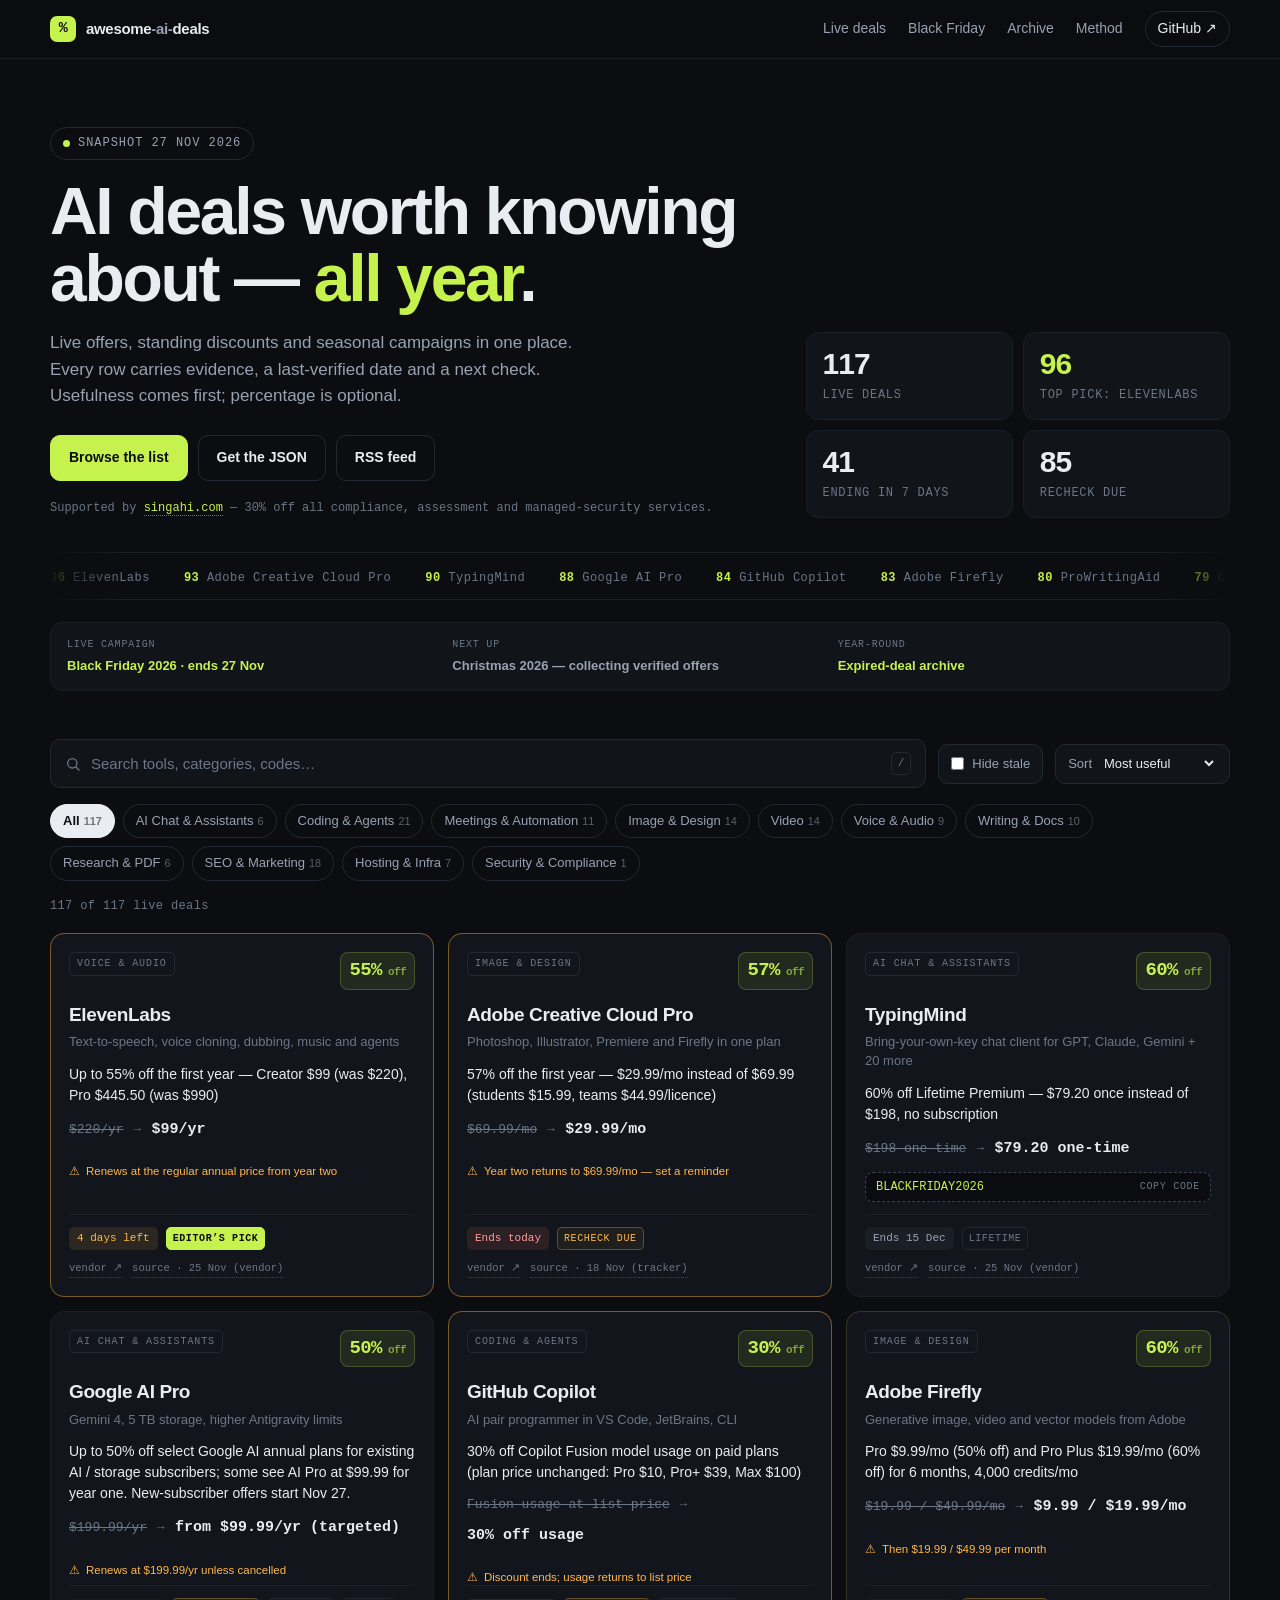
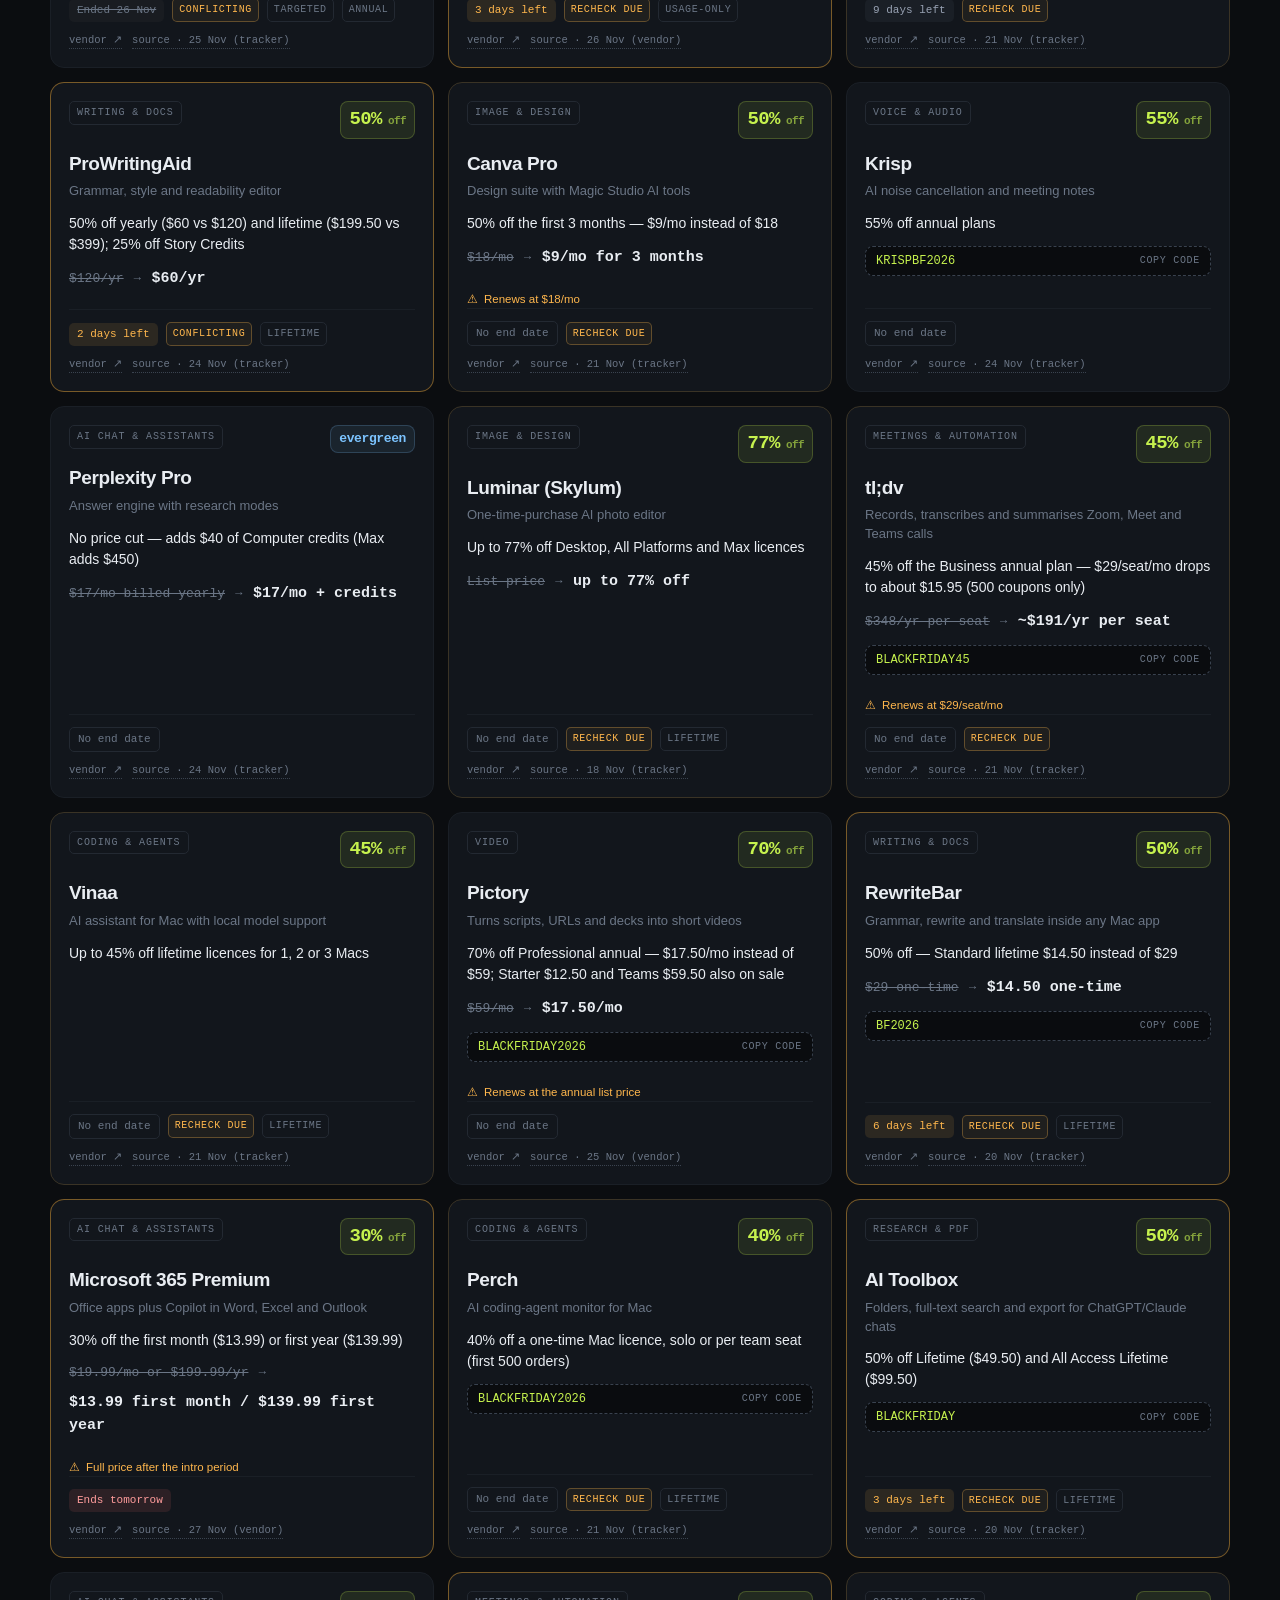
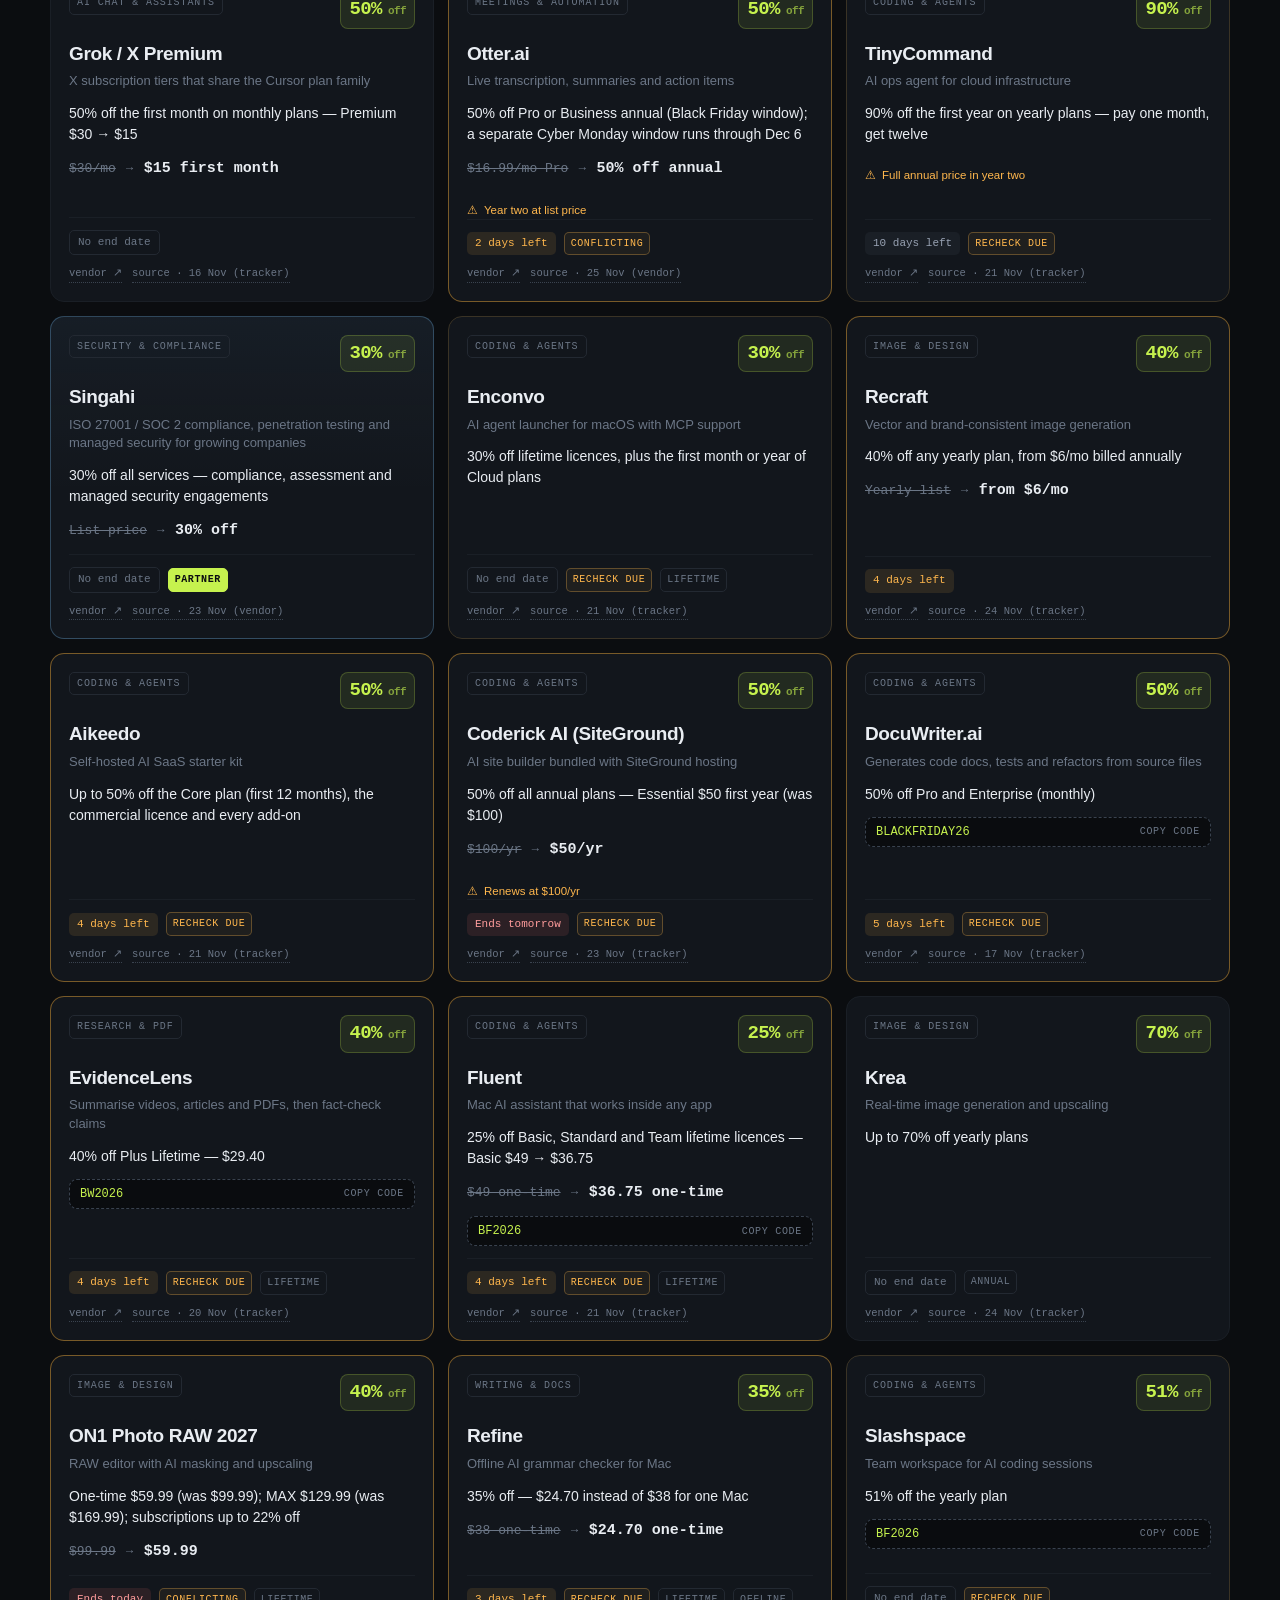
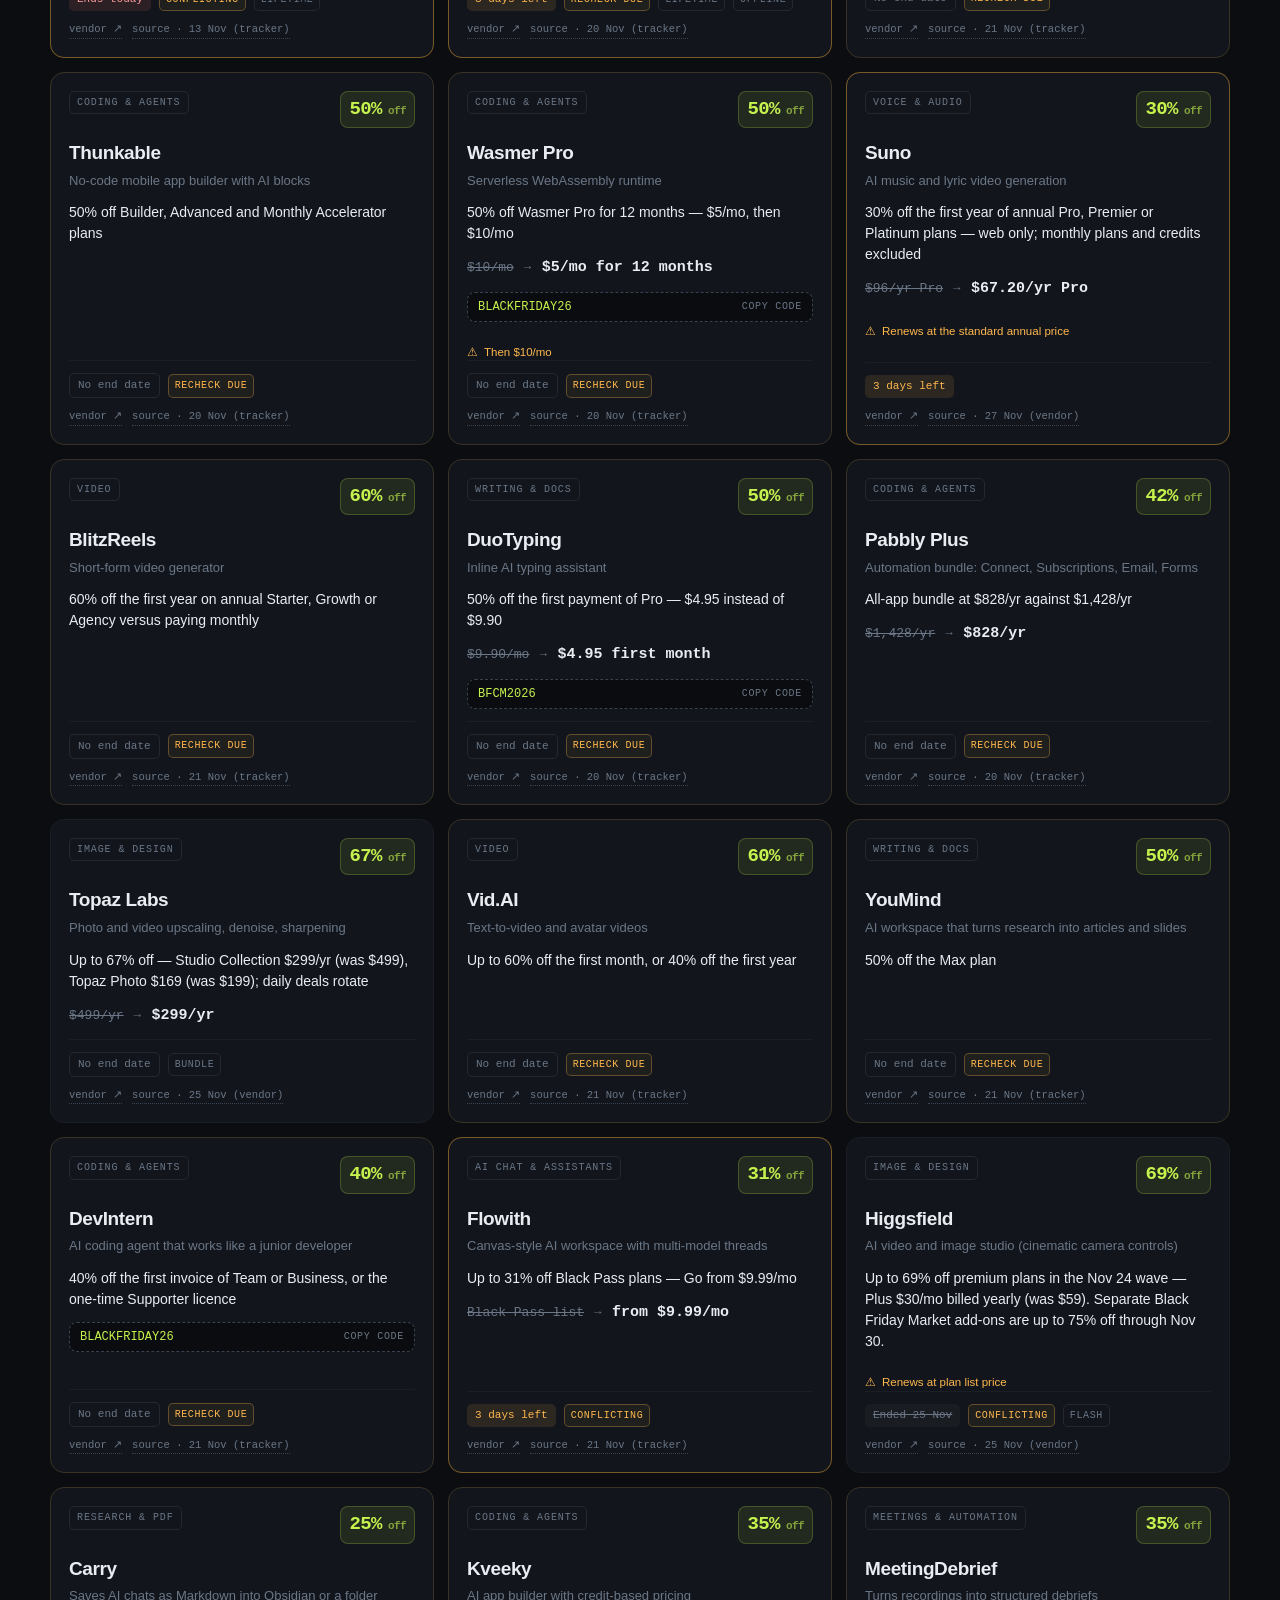
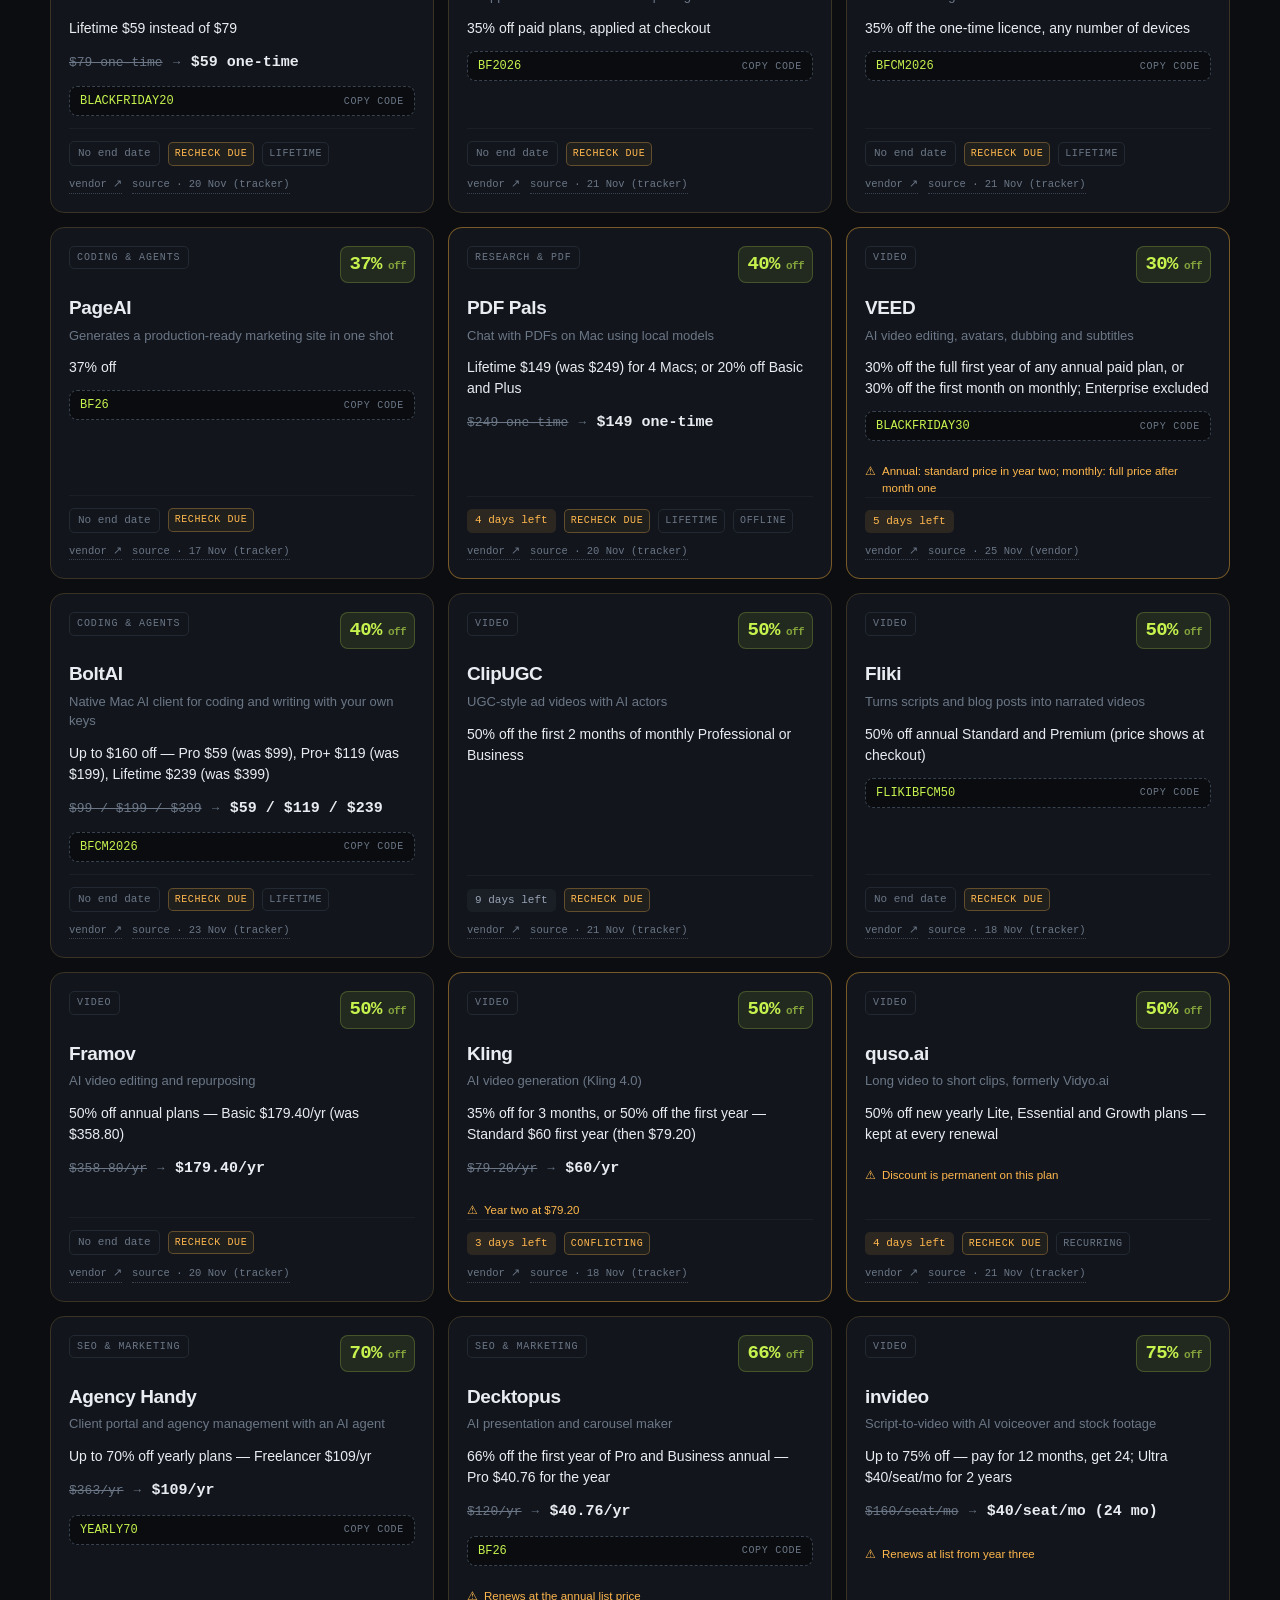
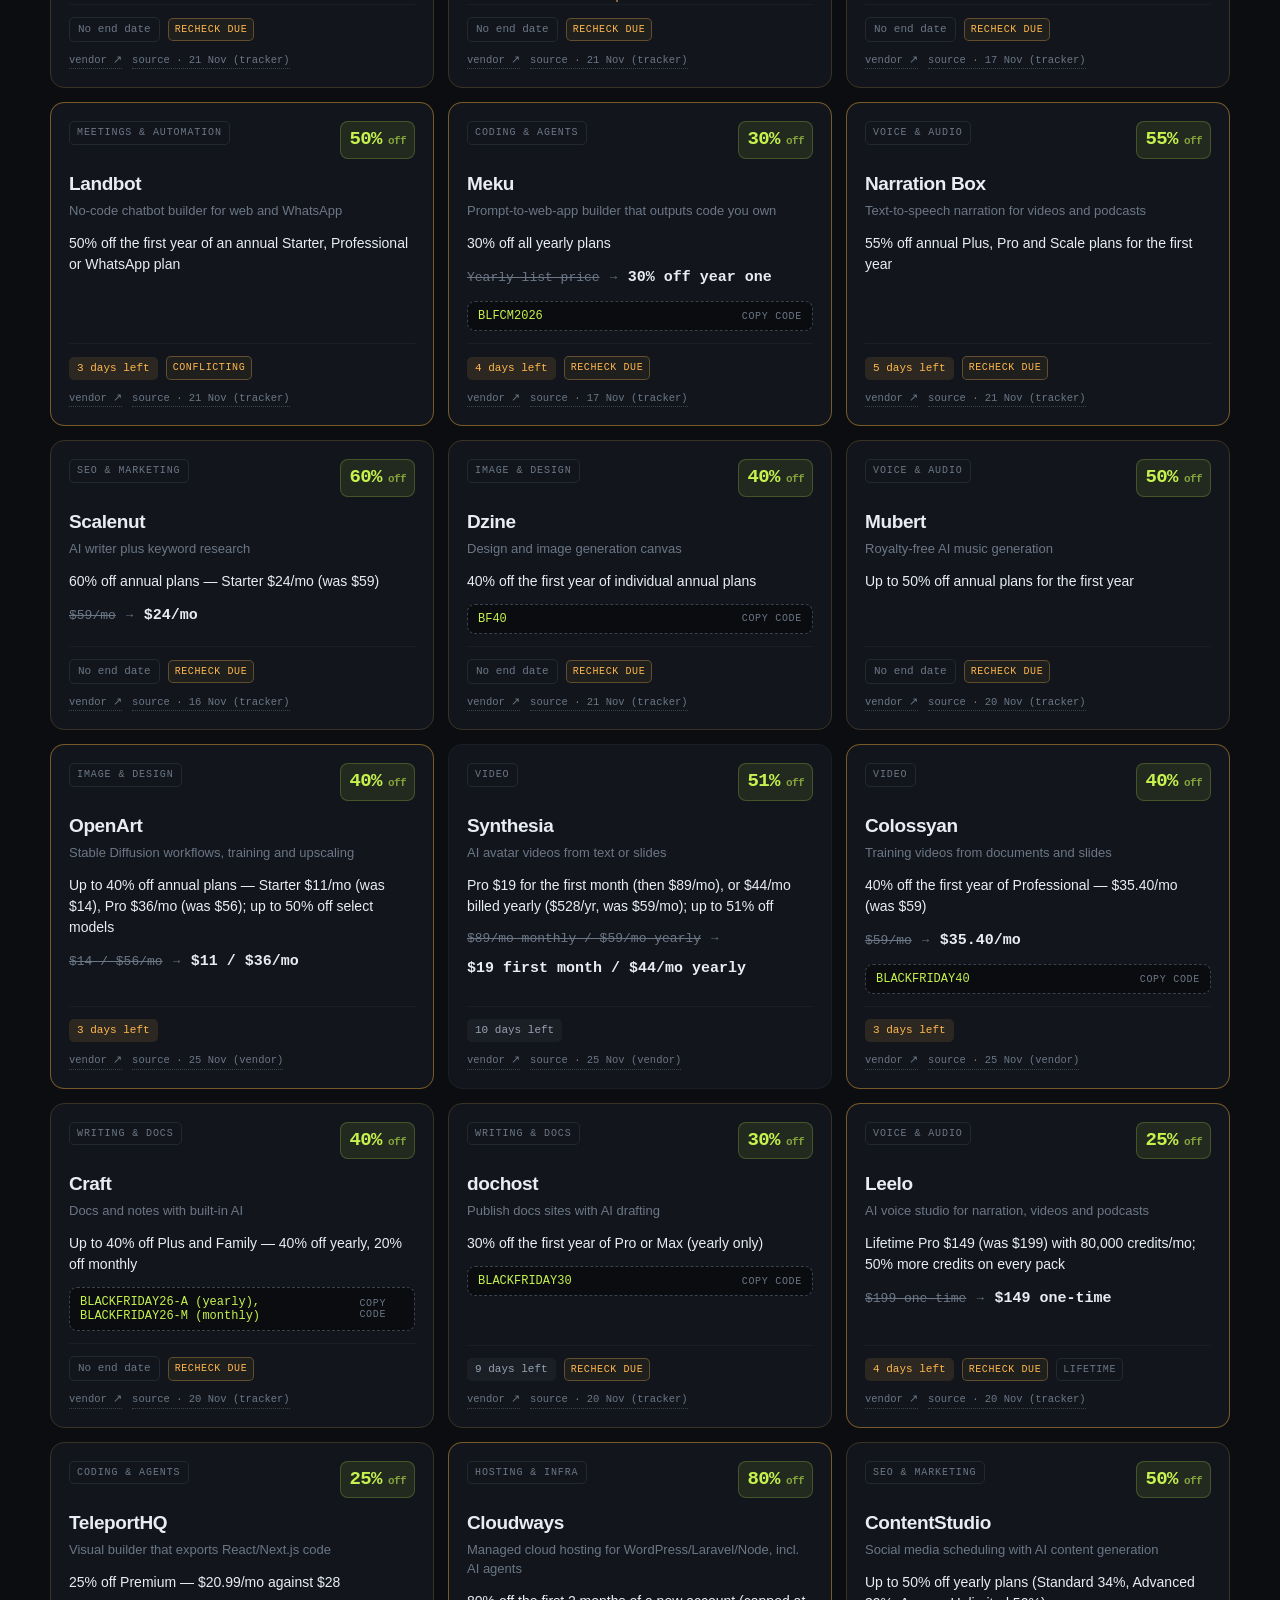
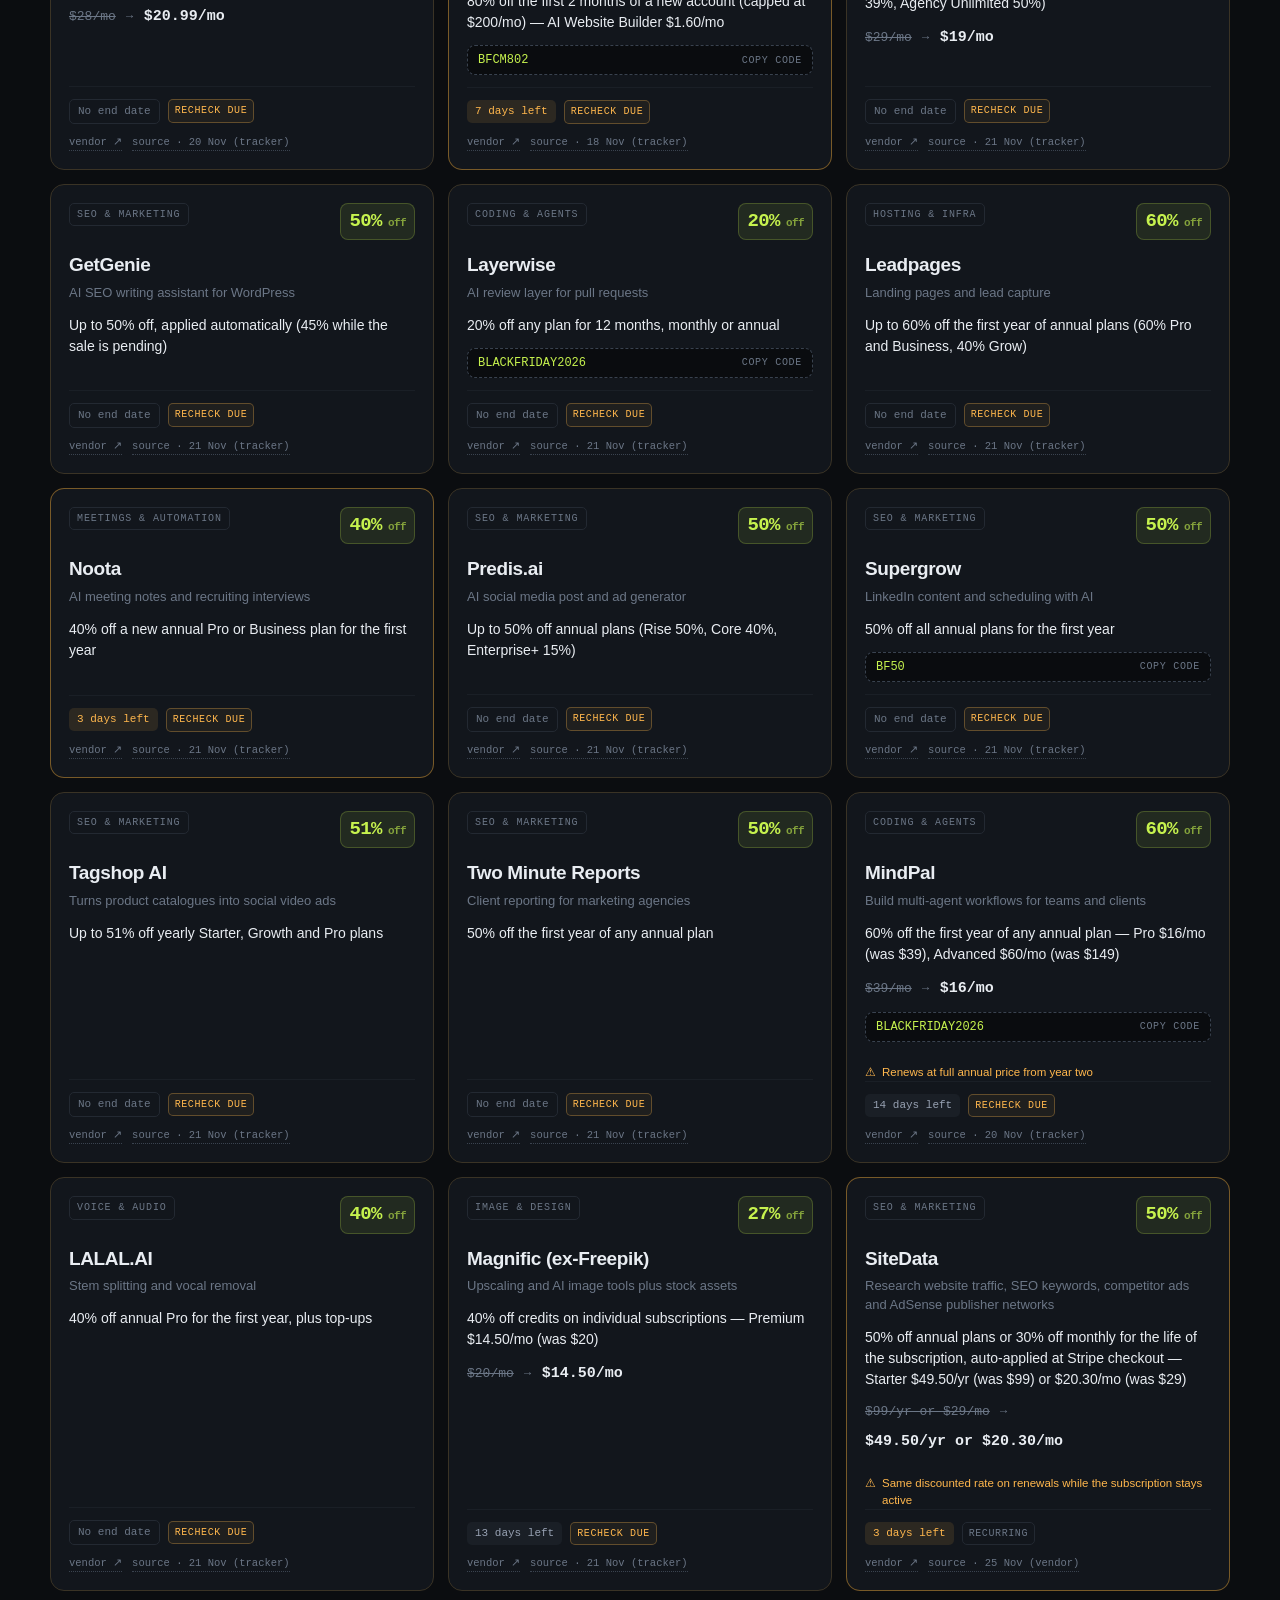
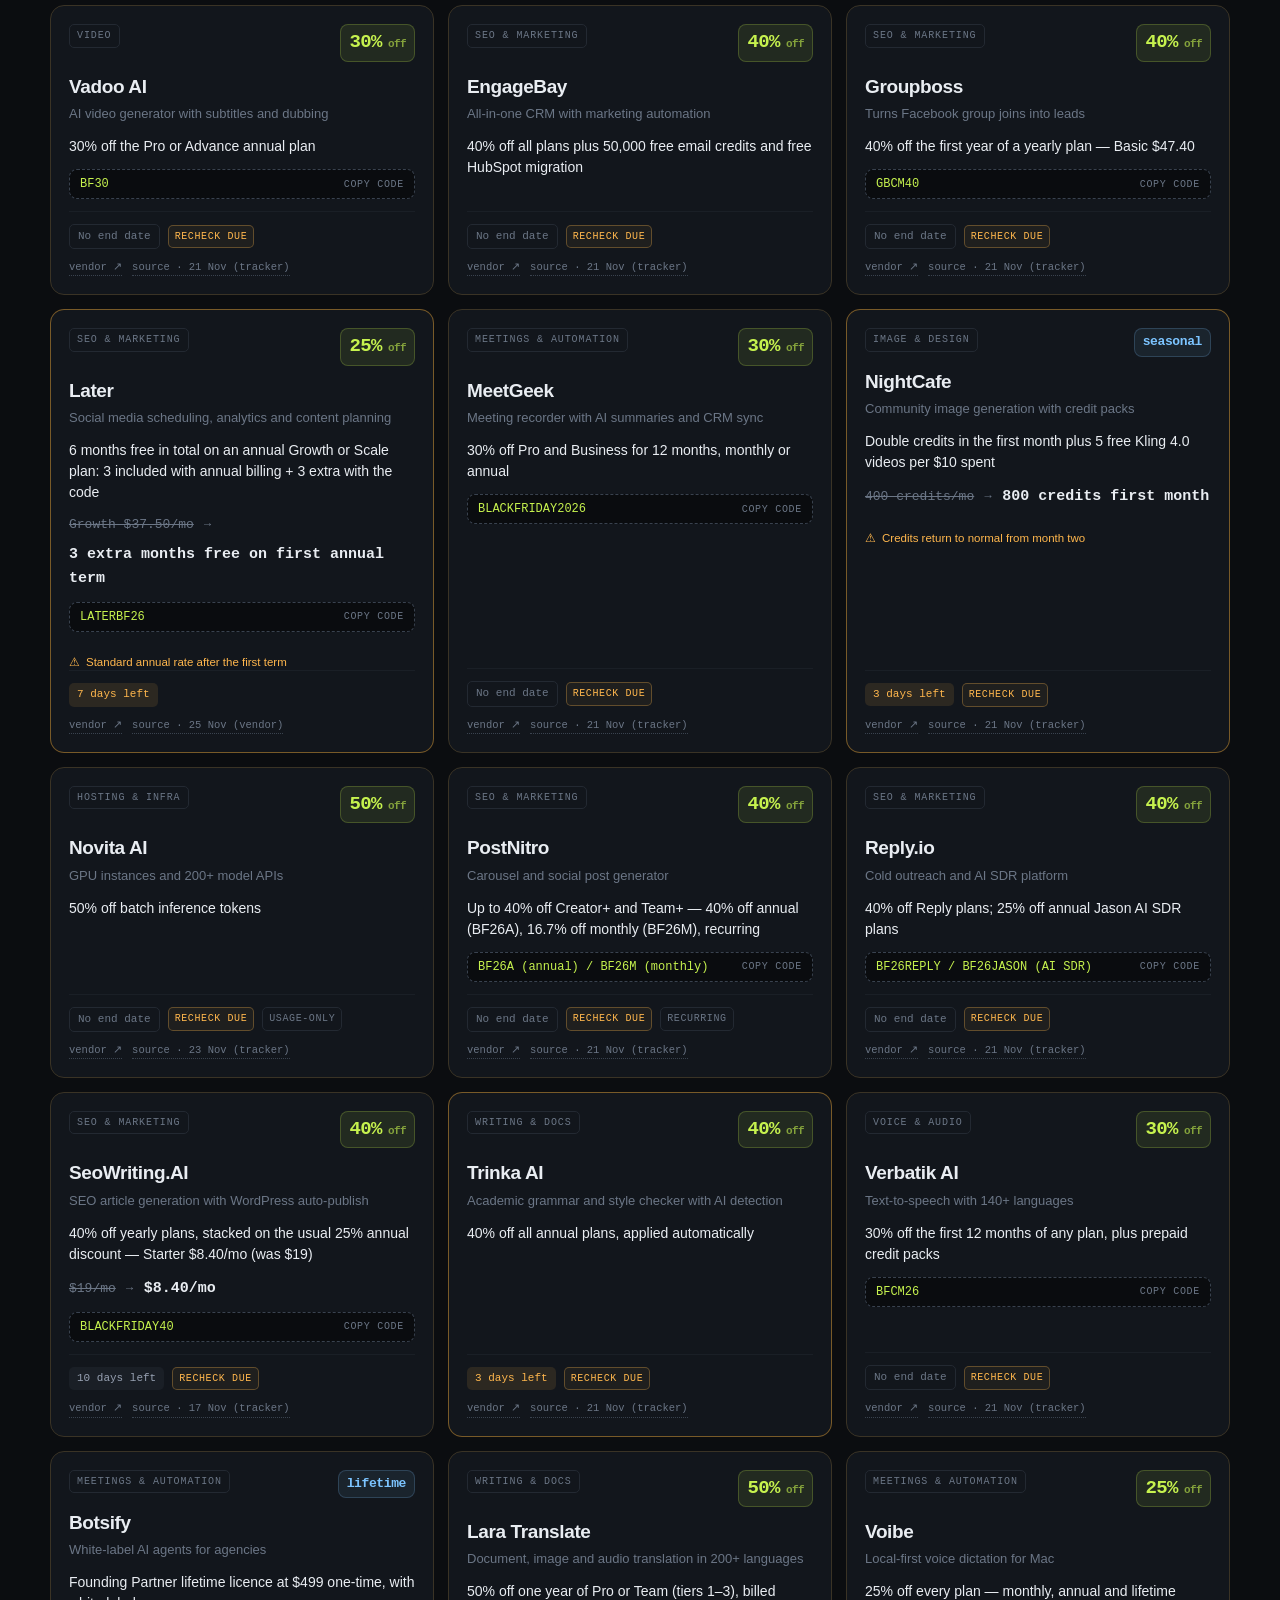
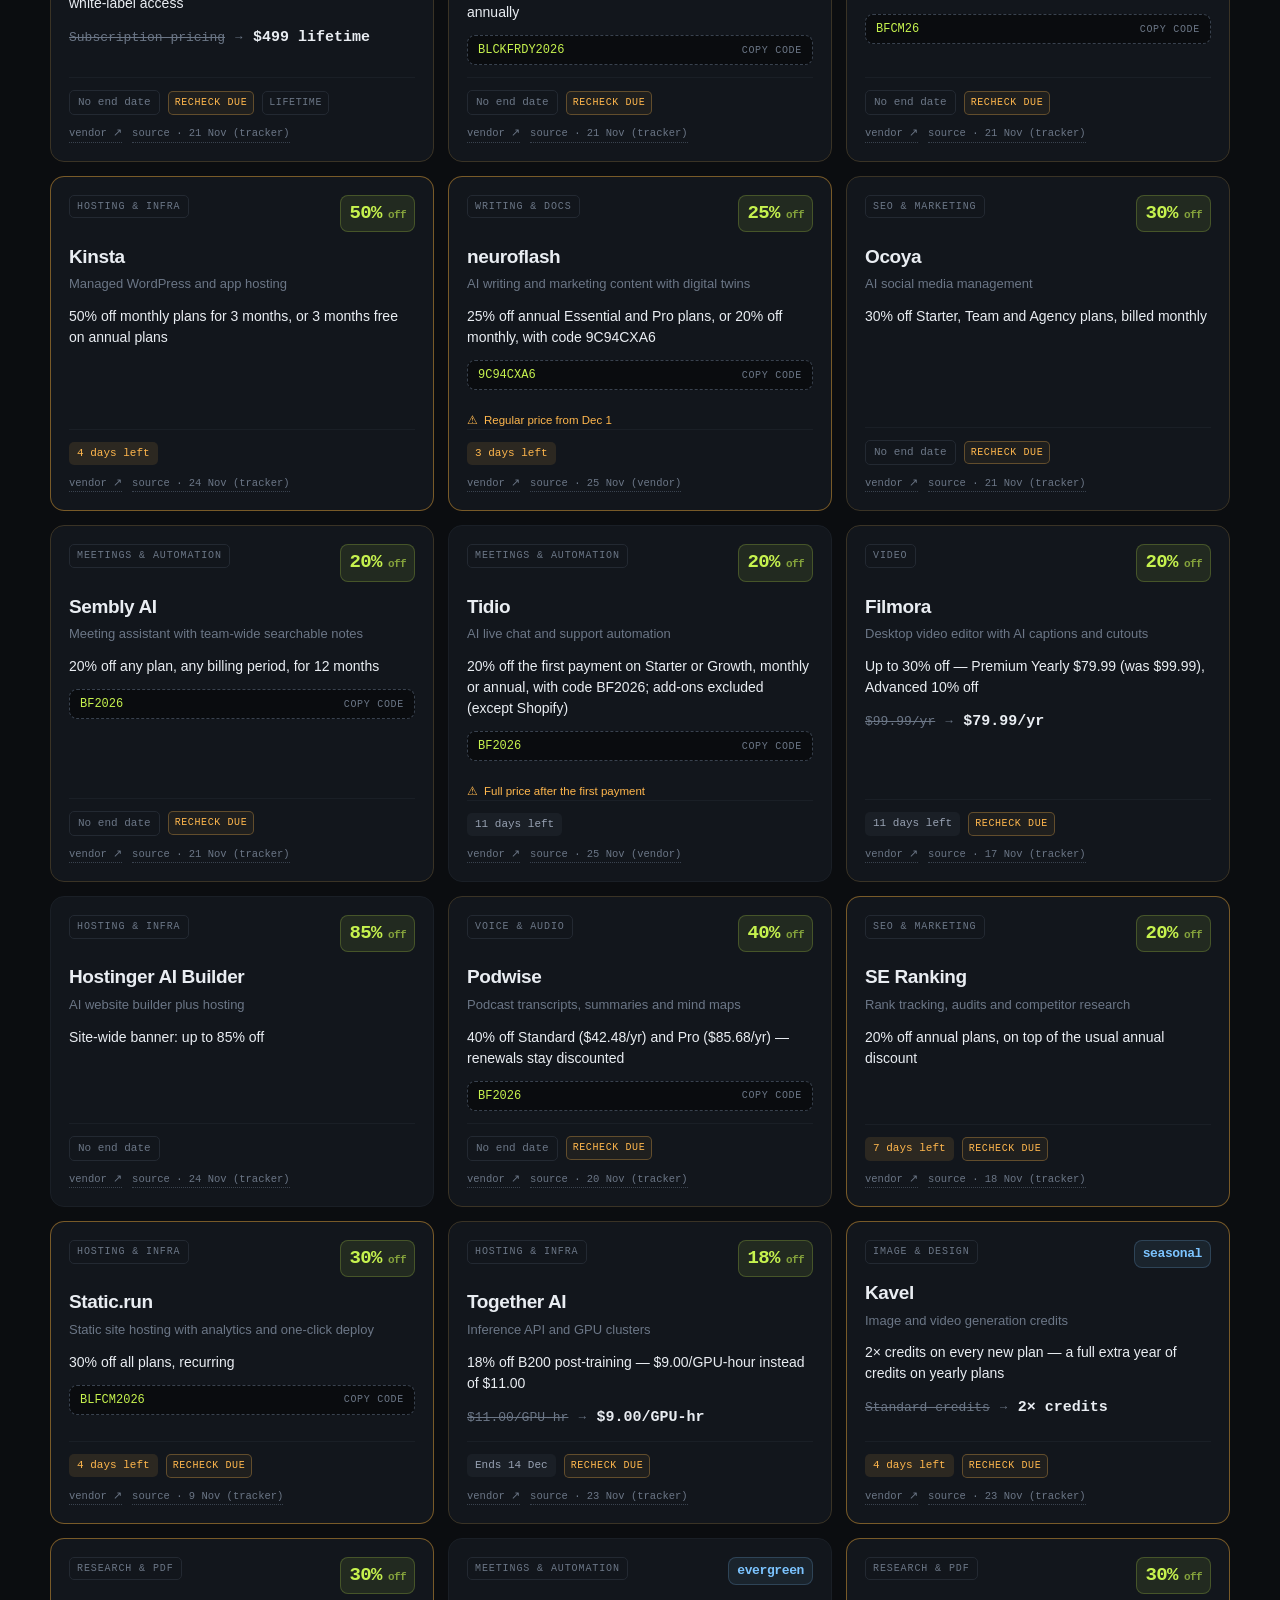
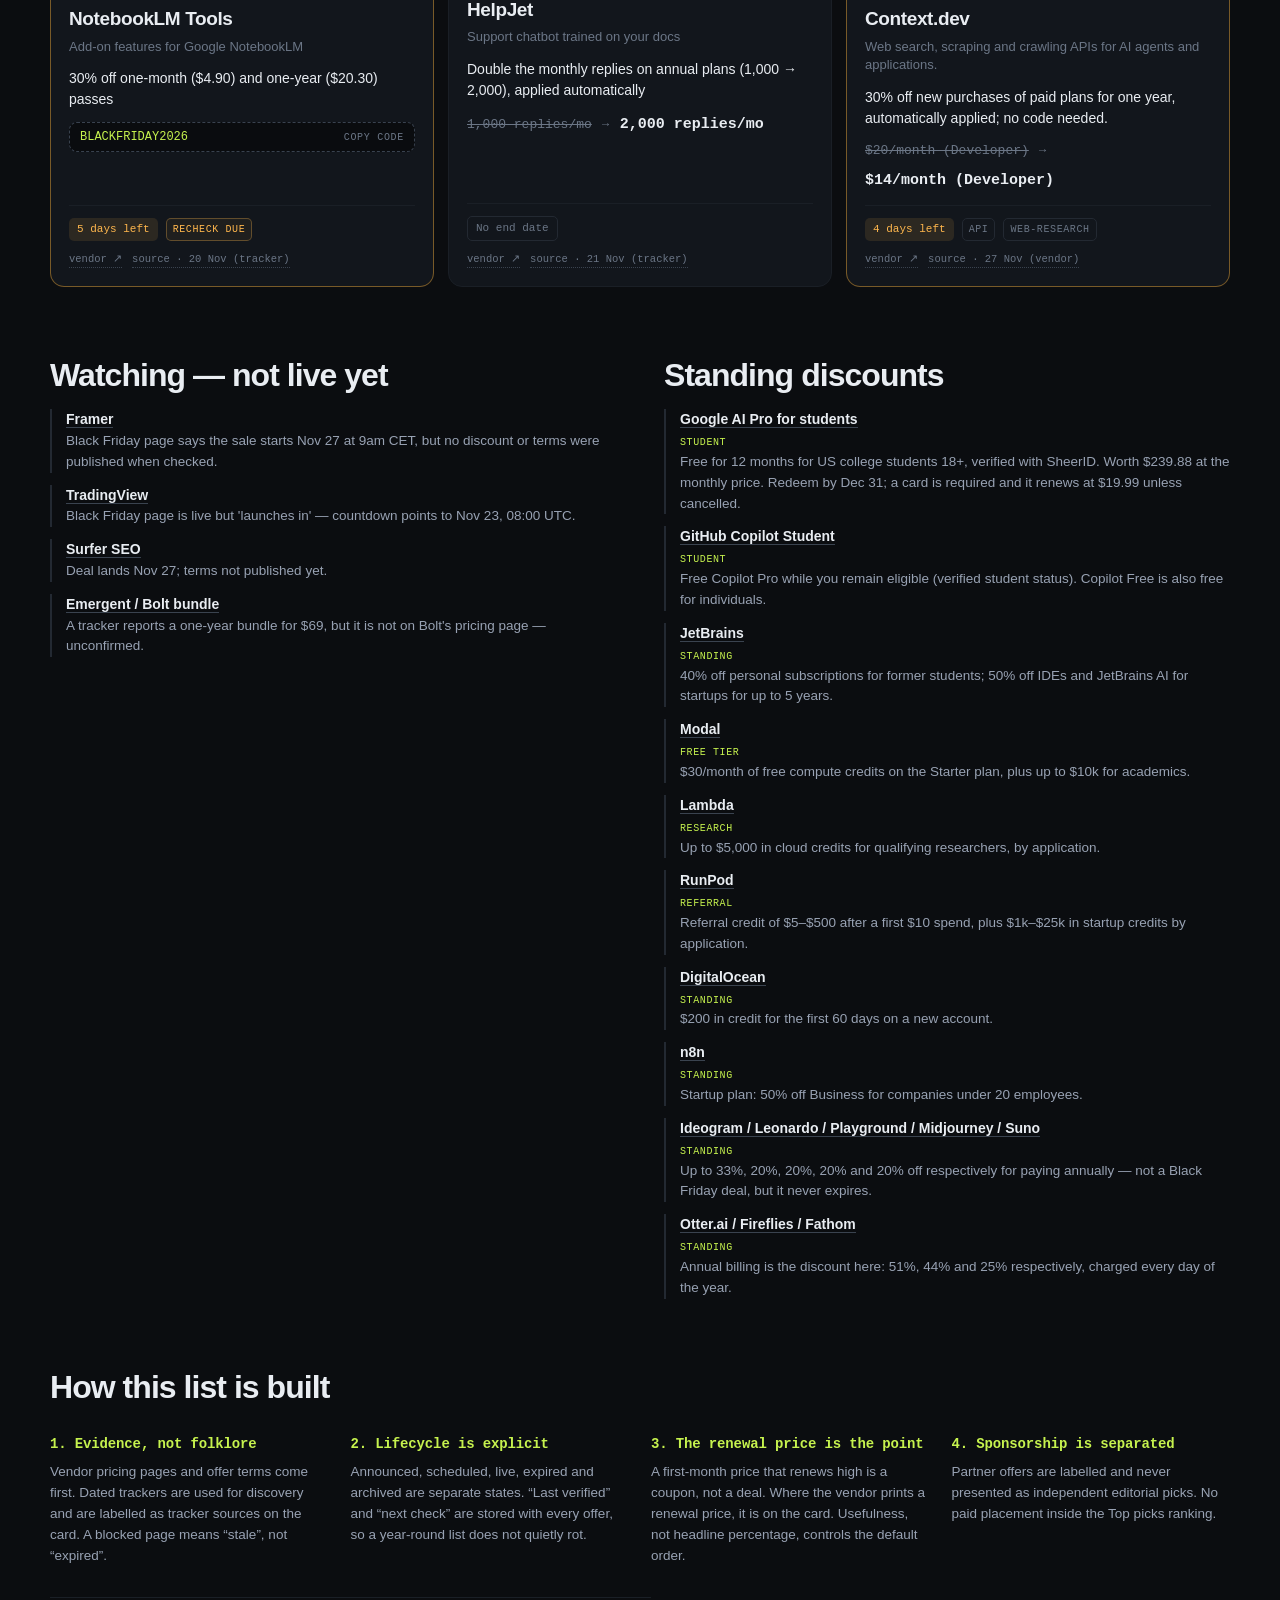
